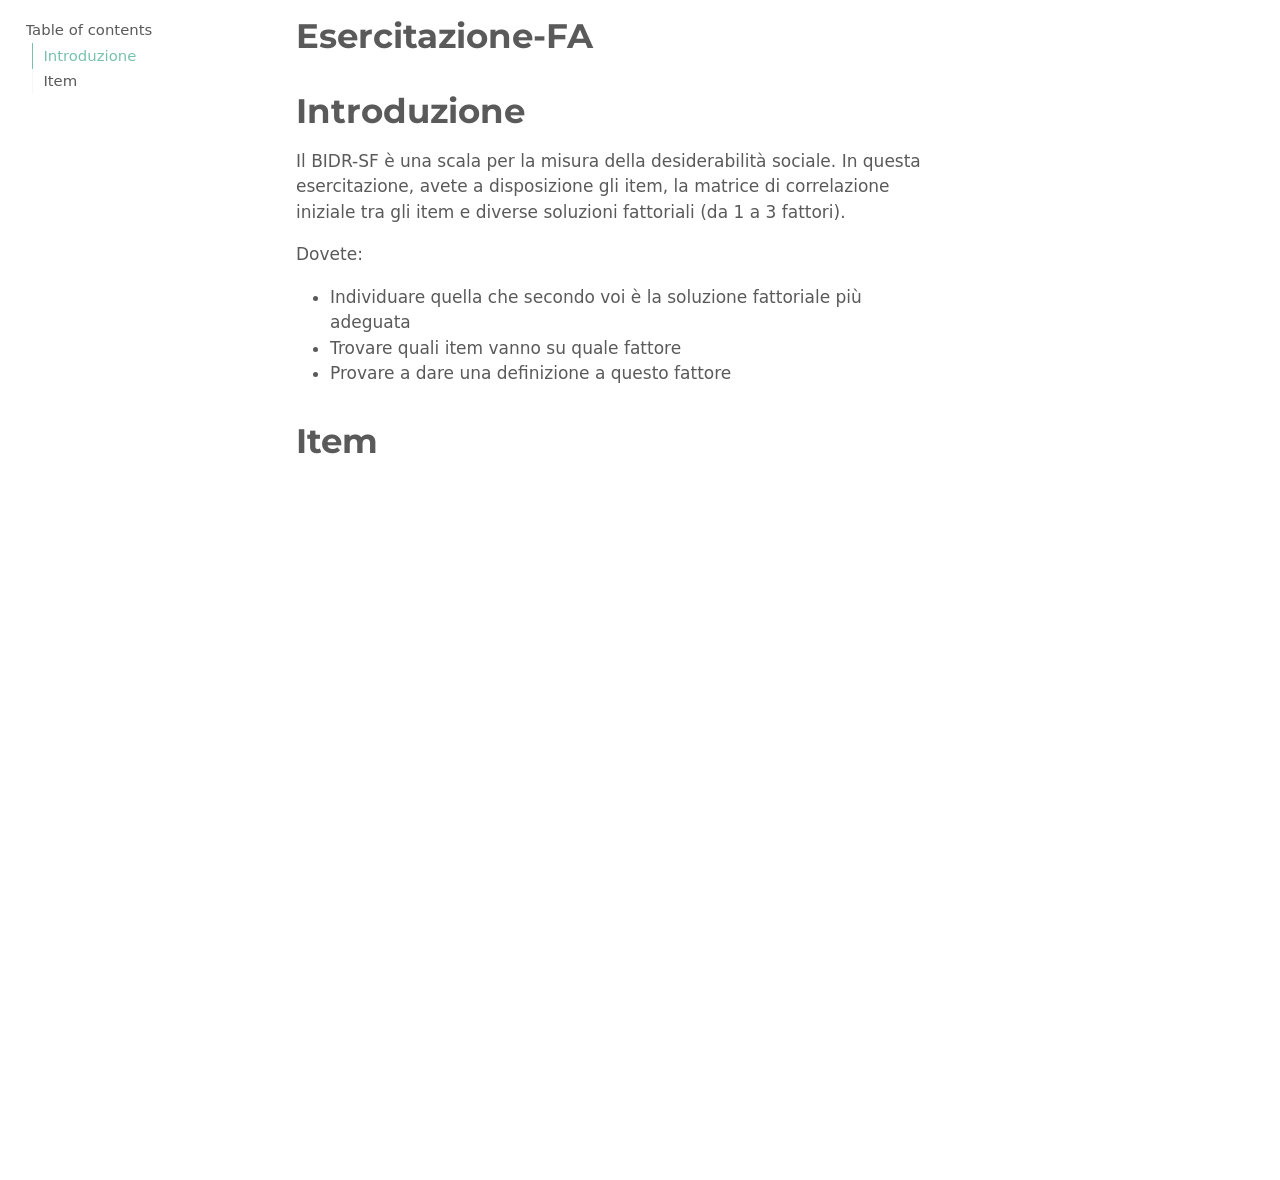
==== bidr/esercitazione.html @ 2bbab3a1 "Update" ====
<!DOCTYPE html>
<html xmlns="http://www.w3.org/1999/xhtml" lang="en" xml:lang="en"><head>

<meta charset="utf-8">
<meta name="generator" content="quarto-1.7.32">

<meta name="viewport" content="width=device-width, initial-scale=1.0, user-scalable=yes">


<title>Esercitazione-FA</title>
<style>
code{white-space: pre-wrap;}
span.smallcaps{font-variant: small-caps;}
div.columns{display: flex; gap: min(4vw, 1.5em);}
div.column{flex: auto; overflow-x: auto;}
div.hanging-indent{margin-left: 1.5em; text-indent: -1.5em;}
ul.task-list{list-style: none;}
ul.task-list li input[type="checkbox"] {
width: 0.8em;
margin: 0 0.8em 0.2em -1em;  vertical-align: middle;
}
</style>


<script>/*!
 * clipboard.js v2.0.11
 * https://clipboardjs.com/
 *
 * Licensed MIT © Zeno Rocha
 */
!function(t,e){"object"==typeof exports&&"object"==typeof module?module.exports=e():"function"==typeof define&&define.amd?define([],e):"object"==typeof exports?exports.ClipboardJS=e():t.ClipboardJS=e()}(this,function(){return n={686:function(t,e,n){"use strict";n.d(e,{default:function(){return b}});var e=n(279),i=n.n(e),e=n(370),u=n.n(e),e=n(817),r=n.n(e);function c(t){try{return document.execCommand(t)}catch(t){return}}var a=function(t){t=r()(t);return c("cut"),t};function o(t,e){var n,o,t=(n=t,o="rtl"===document.documentElement.getAttribute("dir"),(t=document.createElement("textarea")).style.fontSize="12pt",t.style.border="0",t.style.padding="0",t.style.margin="0",t.style.position="absolute",t.style[o?"right":"left"]="-9999px",o=window.pageYOffset||document.documentElement.scrollTop,t.style.top="".concat(o,"px"),t.setAttribute("readonly",""),t.value=n,t);return e.container.appendChild(t),e=r()(t),c("copy"),t.remove(),e}var f=function(t){var e=1<arguments.length&&void 0!==arguments[1]?arguments[1]:{container:document.body},n="";return"string"==typeof t?n=o(t,e):t instanceof HTMLInputElement&&!["text","search","url","tel","password"].includes(null==t?void 0:t.type)?n=o(t.value,e):(n=r()(t),c("copy")),n};function l(t){return(l="function"==typeof Symbol&&"symbol"==typeof Symbol.iterator?function(t){return typeof t}:function(t){return t&&"function"==typeof Symbol&&t.constructor===Symbol&&t!==Symbol.prototype?"symbol":typeof t})(t)}var s=function(){var t=0<arguments.length&&void 0!==arguments[0]?arguments[0]:{},e=t.action,n=void 0===e?"copy":e,o=t.container,e=t.target,t=t.text;if("copy"!==n&&"cut"!==n)throw new Error('Invalid "action" value, use either "copy" or "cut"');if(void 0!==e){if(!e||"object"!==l(e)||1!==e.nodeType)throw new Error('Invalid "target" value, use a valid Element');if("copy"===n&&e.hasAttribute("disabled"))throw new Error('Invalid "target" attribute. Please use "readonly" instead of "disabled" attribute');if("cut"===n&&(e.hasAttribute("readonly")||e.hasAttribute("disabled")))throw new Error('Invalid "target" attribute. You can\'t cut text from elements with "readonly" or "disabled" attributes')}return t?f(t,{container:o}):e?"cut"===n?a(e):f(e,{container:o}):void 0};function p(t){return(p="function"==typeof Symbol&&"symbol"==typeof Symbol.iterator?function(t){return typeof t}:function(t){return t&&"function"==typeof Symbol&&t.constructor===Symbol&&t!==Symbol.prototype?"symbol":typeof t})(t)}function d(t,e){for(var n=0;n<e.length;n++){var o=e[n];o.enumerable=o.enumerable||!1,o.configurable=!0,"value"in o&&(o.writable=!0),Object.defineProperty(t,o.key,o)}}function y(t,e){return(y=Object.setPrototypeOf||function(t,e){return t.__proto__=e,t})(t,e)}function h(n){var o=function(){if("undefined"==typeof Reflect||!Reflect.construct)return!1;if(Reflect.construct.sham)return!1;if("function"==typeof Proxy)return!0;try{return Date.prototype.toString.call(Reflect.construct(Date,[],function(){})),!0}catch(t){return!1}}();return function(){var t,e=v(n);return t=o?(t=v(this).constructor,Reflect.construct(e,arguments,t)):e.apply(this,arguments),e=this,!(t=t)||"object"!==p(t)&&"function"!=typeof t?function(t){if(void 0!==t)return t;throw new ReferenceError("this hasn't been initialised - super() hasn't been called")}(e):t}}function v(t){return(v=Object.setPrototypeOf?Object.getPrototypeOf:function(t){return t.__proto__||Object.getPrototypeOf(t)})(t)}function m(t,e){t="data-clipboard-".concat(t);if(e.hasAttribute(t))return e.getAttribute(t)}var b=function(){!function(t,e){if("function"!=typeof e&&null!==e)throw new TypeError("Super expression must either be null or a function");t.prototype=Object.create(e&&e.prototype,{constructor:{value:t,writable:!0,configurable:!0}}),e&&y(t,e)}(r,i());var t,e,n,o=h(r);function r(t,e){var n;return function(t){if(!(t instanceof r))throw new TypeError("Cannot call a class as a function")}(this),(n=o.call(this)).resolveOptions(e),n.listenClick(t),n}return t=r,n=[{key:"copy",value:function(t){var e=1<arguments.length&&void 0!==arguments[1]?arguments[1]:{container:document.body};return f(t,e)}},{key:"cut",value:function(t){return a(t)}},{key:"isSupported",value:function(){var t=0<arguments.length&&void 0!==arguments[0]?arguments[0]:["copy","cut"],t="string"==typeof t?[t]:t,e=!!document.queryCommandSupported;return t.forEach(function(t){e=e&&!!document.queryCommandSupported(t)}),e}}],(e=[{key:"resolveOptions",value:function(){var t=0<arguments.length&&void 0!==arguments[0]?arguments[0]:{};this.action="function"==typeof t.action?t.action:this.defaultAction,this.target="function"==typeof t.target?t.target:this.defaultTarget,this.text="function"==typeof t.text?t.text:this.defaultText,this.container="object"===p(t.container)?t.container:document.body}},{key:"listenClick",value:function(t){var e=this;this.listener=u()(t,"click",function(t){return e.onClick(t)})}},{key:"onClick",value:function(t){var e=t.delegateTarget||t.currentTarget,n=this.action(e)||"copy",t=s({action:n,container:this.container,target:this.target(e),text:this.text(e)});this.emit(t?"success":"error",{action:n,text:t,trigger:e,clearSelection:function(){e&&e.focus(),window.getSelection().removeAllRanges()}})}},{key:"defaultAction",value:function(t){return m("action",t)}},{key:"defaultTarget",value:function(t){t=m("target",t);if(t)return document.querySelector(t)}},{key:"defaultText",value:function(t){return m("text",t)}},{key:"destroy",value:function(){this.listener.destroy()}}])&&d(t.prototype,e),n&&d(t,n),r}()},828:function(t){var e;"undefined"==typeof Element||Element.prototype.matches||((e=Element.prototype).matches=e.matchesSelector||e.mozMatchesSelector||e.msMatchesSelector||e.oMatchesSelector||e.webkitMatchesSelector),t.exports=function(t,e){for(;t&&9!==t.nodeType;){if("function"==typeof t.matches&&t.matches(e))return t;t=t.parentNode}}},438:function(t,e,n){var u=n(828);function i(t,e,n,o,r){var i=function(e,n,t,o){return function(t){t.delegateTarget=u(t.target,n),t.delegateTarget&&o.call(e,t)}}.apply(this,arguments);return t.addEventListener(n,i,r),{destroy:function(){t.removeEventListener(n,i,r)}}}t.exports=function(t,e,n,o,r){return"function"==typeof t.addEventListener?i.apply(null,arguments):"function"==typeof n?i.bind(null,document).apply(null,arguments):("string"==typeof t&&(t=document.querySelectorAll(t)),Array.prototype.map.call(t,function(t){return i(t,e,n,o,r)}))}},879:function(t,n){n.node=function(t){return void 0!==t&&t instanceof HTMLElement&&1===t.nodeType},n.nodeList=function(t){var e=Object.prototype.toString.call(t);return void 0!==t&&("[object NodeList]"===e||"[object HTMLCollection]"===e)&&"length"in t&&(0===t.length||n.node(t[0]))},n.string=function(t){return"string"==typeof t||t instanceof String},n.fn=function(t){return"[object Function]"===Object.prototype.toString.call(t)}},370:function(t,e,n){var f=n(879),l=n(438);t.exports=function(t,e,n){if(!t&&!e&&!n)throw new Error("Missing required arguments");if(!f.string(e))throw new TypeError("Second argument must be a String");if(!f.fn(n))throw new TypeError("Third argument must be a Function");if(f.node(t))return c=e,a=n,(u=t).addEventListener(c,a),{destroy:function(){u.removeEventListener(c,a)}};if(f.nodeList(t))return o=t,r=e,i=n,Array.prototype.forEach.call(o,function(t){t.addEventListener(r,i)}),{destroy:function(){Array.prototype.forEach.call(o,function(t){t.removeEventListener(r,i)})}};if(f.string(t))return t=t,e=e,n=n,l(document.body,t,e,n);throw new TypeError("First argument must be a String, HTMLElement, HTMLCollection, or NodeList");var o,r,i,u,c,a}},817:function(t){t.exports=function(t){var e,n="SELECT"===t.nodeName?(t.focus(),t.value):"INPUT"===t.nodeName||"TEXTAREA"===t.nodeName?((e=t.hasAttribute("readonly"))||t.setAttribute("readonly",""),t.select(),t.setSelectionRange(0,t.value.length),e||t.removeAttribute("readonly"),t.value):(t.hasAttribute("contenteditable")&&t.focus(),n=window.getSelection(),(e=document.createRange()).selectNodeContents(t),n.removeAllRanges(),n.addRange(e),n.toString());return n}},279:function(t){function e(){}e.prototype={on:function(t,e,n){var o=this.e||(this.e={});return(o[t]||(o[t]=[])).push({fn:e,ctx:n}),this},once:function(t,e,n){var o=this;function r(){o.off(t,r),e.apply(n,arguments)}return r._=e,this.on(t,r,n)},emit:function(t){for(var e=[].slice.call(arguments,1),n=((this.e||(this.e={}))[t]||[]).slice(),o=0,r=n.length;o<r;o++)n[o].fn.apply(n[o].ctx,e);return this},off:function(t,e){var n=this.e||(this.e={}),o=n[t],r=[];if(o&&e)for(var i=0,u=o.length;i<u;i++)o[i].fn!==e&&o[i].fn._!==e&&r.push(o[i]);return r.length?n[t]=r:delete n[t],this}},t.exports=e,t.exports.TinyEmitter=e}},r={},o.n=function(t){var e=t&&t.__esModule?function(){return t.default}:function(){return t};return o.d(e,{a:e}),e},o.d=function(t,e){for(var n in e)o.o(e,n)&&!o.o(t,n)&&Object.defineProperty(t,n,{enumerable:!0,get:e[n]})},o.o=function(t,e){return Object.prototype.hasOwnProperty.call(t,e)},o(686).default;function o(t){if(r[t])return r[t].exports;var e=r[t]={exports:{}};return n[t](e,e.exports,o),e.exports}var n,r});</script>
<script src="[data-uri]" type="module"></script>
<script src="[data-uri]" type="module"></script>
<script>/**
 * @popperjs/core v2.11.7 - MIT License
 */

!function(e,t){"object"==typeof exports&&"undefined"!=typeof module?t(exports):"function"==typeof define&&define.amd?define(["exports"],t):t((e="undefined"!=typeof globalThis?globalThis:e||self).Popper={})}(this,(function(e){"use strict";function t(e){if(null==e)return window;if("[object Window]"!==e.toString()){var t=e.ownerDocument;return t&&t.defaultView||window}return e}function n(e){return e instanceof t(e).Element||e instanceof Element}function r(e){return e instanceof t(e).HTMLElement||e instanceof HTMLElement}function o(e){return"undefined"!=typeof ShadowRoot&&(e instanceof t(e).ShadowRoot||e instanceof ShadowRoot)}var i=Math.max,a=Math.min,s=Math.round;function f(){var e=navigator.userAgentData;return null!=e&&e.brands&&Array.isArray(e.brands)?e.brands.map((function(e){return e.brand+"/"+e.version})).join(" "):navigator.userAgent}function c(){return!/^((?!chrome|android).)*safari/i.test(f())}function p(e,o,i){void 0===o&&(o=!1),void 0===i&&(i=!1);var a=e.getBoundingClientRect(),f=1,p=1;o&&r(e)&&(f=e.offsetWidth>0&&s(a.width)/e.offsetWidth||1,p=e.offsetHeight>0&&s(a.height)/e.offsetHeight||1);var u=(n(e)?t(e):window).visualViewport,l=!c()&&i,d=(a.left+(l&&u?u.offsetLeft:0))/f,h=(a.top+(l&&u?u.offsetTop:0))/p,m=a.width/f,v=a.height/p;return{width:m,height:v,top:h,right:d+m,bottom:h+v,left:d,x:d,y:h}}function u(e){var n=t(e);return{scrollLeft:n.pageXOffset,scrollTop:n.pageYOffset}}function l(e){return e?(e.nodeName||"").toLowerCase():null}function d(e){return((n(e)?e.ownerDocument:e.document)||window.document).documentElement}function h(e){return p(d(e)).left+u(e).scrollLeft}function m(e){return t(e).getComputedStyle(e)}function v(e){var t=m(e),n=t.overflow,r=t.overflowX,o=t.overflowY;return/auto|scroll|overlay|hidden/.test(n+o+r)}function y(e,n,o){void 0===o&&(o=!1);var i,a,f=r(n),c=r(n)&&function(e){var t=e.getBoundingClientRect(),n=s(t.width)/e.offsetWidth||1,r=s(t.height)/e.offsetHeight||1;return 1!==n||1!==r}(n),m=d(n),y=p(e,c,o),g={scrollLeft:0,scrollTop:0},b={x:0,y:0};return(f||!f&&!o)&&(("body"!==l(n)||v(m))&&(g=(i=n)!==t(i)&&r(i)?{scrollLeft:(a=i).scrollLeft,scrollTop:a.scrollTop}:u(i)),r(n)?((b=p(n,!0)).x+=n.clientLeft,b.y+=n.clientTop):m&&(b.x=h(m))),{x:y.left+g.scrollLeft-b.x,y:y.top+g.scrollTop-b.y,width:y.width,height:y.height}}function g(e){var t=p(e),n=e.offsetWidth,r=e.offsetHeight;return Math.abs(t.width-n)<=1&&(n=t.width),Math.abs(t.height-r)<=1&&(r=t.height),{x:e.offsetLeft,y:e.offsetTop,width:n,height:r}}function b(e){return"html"===l(e)?e:e.assignedSlot||e.parentNode||(o(e)?e.host:null)||d(e)}function x(e){return["html","body","#document"].indexOf(l(e))>=0?e.ownerDocument.body:r(e)&&v(e)?e:x(b(e))}function w(e,n){var r;void 0===n&&(n=[]);var o=x(e),i=o===(null==(r=e.ownerDocument)?void 0:r.body),a=t(o),s=i?[a].concat(a.visualViewport||[],v(o)?o:[]):o,f=n.concat(s);return i?f:f.concat(w(b(s)))}function O(e){return["table","td","th"].indexOf(l(e))>=0}function j(e){return r(e)&&"fixed"!==m(e).position?e.offsetParent:null}function E(e){for(var n=t(e),i=j(e);i&&O(i)&&"static"===m(i).position;)i=j(i);return i&&("html"===l(i)||"body"===l(i)&&"static"===m(i).position)?n:i||function(e){var t=/firefox/i.test(f());if(/Trident/i.test(f())&&r(e)&&"fixed"===m(e).position)return null;var n=b(e);for(o(n)&&(n=n.host);r(n)&&["html","body"].indexOf(l(n))<0;){var i=m(n);if("none"!==i.transform||"none"!==i.perspective||"paint"===i.contain||-1!==["transform","perspective"].indexOf(i.willChange)||t&&"filter"===i.willChange||t&&i.filter&&"none"!==i.filter)return n;n=n.parentNode}return null}(e)||n}var D="top",A="bottom",L="right",P="left",M="auto",k=[D,A,L,P],W="start",B="end",H="viewport",T="popper",R=k.reduce((function(e,t){return e.concat([t+"-"+W,t+"-"+B])}),[]),S=[].concat(k,[M]).reduce((function(e,t){return e.concat([t,t+"-"+W,t+"-"+B])}),[]),V=["beforeRead","read","afterRead","beforeMain","main","afterMain","beforeWrite","write","afterWrite"];function q(e){var t=new Map,n=new Set,r=[];function o(e){n.add(e.name),[].concat(e.requires||[],e.requiresIfExists||[]).forEach((function(e){if(!n.has(e)){var r=t.get(e);r&&o(r)}})),r.push(e)}return e.forEach((function(e){t.set(e.name,e)})),e.forEach((function(e){n.has(e.name)||o(e)})),r}function C(e){return e.split("-")[0]}function N(e,t){var n=t.getRootNode&&t.getRootNode();if(e.contains(t))return!0;if(n&&o(n)){var r=t;do{if(r&&e.isSameNode(r))return!0;r=r.parentNode||r.host}while(r)}return!1}function I(e){return Object.assign({},e,{left:e.x,top:e.y,right:e.x+e.width,bottom:e.y+e.height})}function _(e,r,o){return r===H?I(function(e,n){var r=t(e),o=d(e),i=r.visualViewport,a=o.clientWidth,s=o.clientHeight,f=0,p=0;if(i){a=i.width,s=i.height;var u=c();(u||!u&&"fixed"===n)&&(f=i.offsetLeft,p=i.offsetTop)}return{width:a,height:s,x:f+h(e),y:p}}(e,o)):n(r)?function(e,t){var n=p(e,!1,"fixed"===t);return n.top=n.top+e.clientTop,n.left=n.left+e.clientLeft,n.bottom=n.top+e.clientHeight,n.right=n.left+e.clientWidth,n.width=e.clientWidth,n.height=e.clientHeight,n.x=n.left,n.y=n.top,n}(r,o):I(function(e){var t,n=d(e),r=u(e),o=null==(t=e.ownerDocument)?void 0:t.body,a=i(n.scrollWidth,n.clientWidth,o?o.scrollWidth:0,o?o.clientWidth:0),s=i(n.scrollHeight,n.clientHeight,o?o.scrollHeight:0,o?o.clientHeight:0),f=-r.scrollLeft+h(e),c=-r.scrollTop;return"rtl"===m(o||n).direction&&(f+=i(n.clientWidth,o?o.clientWidth:0)-a),{width:a,height:s,x:f,y:c}}(d(e)))}function F(e,t,o,s){var f="clippingParents"===t?function(e){var t=w(b(e)),o=["absolute","fixed"].indexOf(m(e).position)>=0&&r(e)?E(e):e;return n(o)?t.filter((function(e){return n(e)&&N(e,o)&&"body"!==l(e)})):[]}(e):[].concat(t),c=[].concat(f,[o]),p=c[0],u=c.reduce((function(t,n){var r=_(e,n,s);return t.top=i(r.top,t.top),t.right=a(r.right,t.right),t.bottom=a(r.bottom,t.bottom),t.left=i(r.left,t.left),t}),_(e,p,s));return u.width=u.right-u.left,u.height=u.bottom-u.top,u.x=u.left,u.y=u.top,u}function U(e){return e.split("-")[1]}function z(e){return["top","bottom"].indexOf(e)>=0?"x":"y"}function X(e){var t,n=e.reference,r=e.element,o=e.placement,i=o?C(o):null,a=o?U(o):null,s=n.x+n.width/2-r.width/2,f=n.y+n.height/2-r.height/2;switch(i){case D:t={x:s,y:n.y-r.height};break;case A:t={x:s,y:n.y+n.height};break;case L:t={x:n.x+n.width,y:f};break;case P:t={x:n.x-r.width,y:f};break;default:t={x:n.x,y:n.y}}var c=i?z(i):null;if(null!=c){var p="y"===c?"height":"width";switch(a){case W:t[c]=t[c]-(n[p]/2-r[p]/2);break;case B:t[c]=t[c]+(n[p]/2-r[p]/2)}}return t}function Y(e){return Object.assign({},{top:0,right:0,bottom:0,left:0},e)}function G(e,t){return t.reduce((function(t,n){return t[n]=e,t}),{})}function J(e,t){void 0===t&&(t={});var r=t,o=r.placement,i=void 0===o?e.placement:o,a=r.strategy,s=void 0===a?e.strategy:a,f=r.boundary,c=void 0===f?"clippingParents":f,u=r.rootBoundary,l=void 0===u?H:u,h=r.elementContext,m=void 0===h?T:h,v=r.altBoundary,y=void 0!==v&&v,g=r.padding,b=void 0===g?0:g,x=Y("number"!=typeof b?b:G(b,k)),w=m===T?"reference":T,O=e.rects.popper,j=e.elements[y?w:m],E=F(n(j)?j:j.contextElement||d(e.elements.popper),c,l,s),P=p(e.elements.reference),M=X({reference:P,element:O,strategy:"absolute",placement:i}),W=I(Object.assign({},O,M)),B=m===T?W:P,R={top:E.top-B.top+x.top,bottom:B.bottom-E.bottom+x.bottom,left:E.left-B.left+x.left,right:B.right-E.right+x.right},S=e.modifiersData.offset;if(m===T&&S){var V=S[i];Object.keys(R).forEach((function(e){var t=[L,A].indexOf(e)>=0?1:-1,n=[D,A].indexOf(e)>=0?"y":"x";R[e]+=V[n]*t}))}return R}var K={placement:"bottom",modifiers:[],strategy:"absolute"};function Q(){for(var e=arguments.length,t=new Array(e),n=0;n<e;n++)t[n]=arguments[n];return!t.some((function(e){return!(e&&"function"==typeof e.getBoundingClientRect)}))}function Z(e){void 0===e&&(e={});var t=e,r=t.defaultModifiers,o=void 0===r?[]:r,i=t.defaultOptions,a=void 0===i?K:i;return function(e,t,r){void 0===r&&(r=a);var i,s,f={placement:"bottom",orderedModifiers:[],options:Object.assign({},K,a),modifiersData:{},elements:{reference:e,popper:t},attributes:{},styles:{}},c=[],p=!1,u={state:f,setOptions:function(r){var i="function"==typeof r?r(f.options):r;l(),f.options=Object.assign({},a,f.options,i),f.scrollParents={reference:n(e)?w(e):e.contextElement?w(e.contextElement):[],popper:w(t)};var s,p,d=function(e){var t=q(e);return V.reduce((function(e,n){return e.concat(t.filter((function(e){return e.phase===n})))}),[])}((s=[].concat(o,f.options.modifiers),p=s.reduce((function(e,t){var n=e[t.name];return e[t.name]=n?Object.assign({},n,t,{options:Object.assign({},n.options,t.options),data:Object.assign({},n.data,t.data)}):t,e}),{}),Object.keys(p).map((function(e){return p[e]}))));return f.orderedModifiers=d.filter((function(e){return e.enabled})),f.orderedModifiers.forEach((function(e){var t=e.name,n=e.options,r=void 0===n?{}:n,o=e.effect;if("function"==typeof o){var i=o({state:f,name:t,instance:u,options:r}),a=function(){};c.push(i||a)}})),u.update()},forceUpdate:function(){if(!p){var e=f.elements,t=e.reference,n=e.popper;if(Q(t,n)){f.rects={reference:y(t,E(n),"fixed"===f.options.strategy),popper:g(n)},f.reset=!1,f.placement=f.options.placement,f.orderedModifiers.forEach((function(e){return f.modifiersData[e.name]=Object.assign({},e.data)}));for(var r=0;r<f.orderedModifiers.length;r++)if(!0!==f.reset){var o=f.orderedModifiers[r],i=o.fn,a=o.options,s=void 0===a?{}:a,c=o.name;"function"==typeof i&&(f=i({state:f,options:s,name:c,instance:u})||f)}else f.reset=!1,r=-1}}},update:(i=function(){return new Promise((function(e){u.forceUpdate(),e(f)}))},function(){return s||(s=new Promise((function(e){Promise.resolve().then((function(){s=void 0,e(i())}))}))),s}),destroy:function(){l(),p=!0}};if(!Q(e,t))return u;function l(){c.forEach((function(e){return e()})),c=[]}return u.setOptions(r).then((function(e){!p&&r.onFirstUpdate&&r.onFirstUpdate(e)})),u}}var $={passive:!0};var ee={name:"eventListeners",enabled:!0,phase:"write",fn:function(){},effect:function(e){var n=e.state,r=e.instance,o=e.options,i=o.scroll,a=void 0===i||i,s=o.resize,f=void 0===s||s,c=t(n.elements.popper),p=[].concat(n.scrollParents.reference,n.scrollParents.popper);return a&&p.forEach((function(e){e.addEventListener("scroll",r.update,$)})),f&&c.addEventListener("resize",r.update,$),function(){a&&p.forEach((function(e){e.removeEventListener("scroll",r.update,$)})),f&&c.removeEventListener("resize",r.update,$)}},data:{}};var te={name:"popperOffsets",enabled:!0,phase:"read",fn:function(e){var t=e.state,n=e.name;t.modifiersData[n]=X({reference:t.rects.reference,element:t.rects.popper,strategy:"absolute",placement:t.placement})},data:{}},ne={top:"auto",right:"auto",bottom:"auto",left:"auto"};function re(e){var n,r=e.popper,o=e.popperRect,i=e.placement,a=e.variation,f=e.offsets,c=e.position,p=e.gpuAcceleration,u=e.adaptive,l=e.roundOffsets,h=e.isFixed,v=f.x,y=void 0===v?0:v,g=f.y,b=void 0===g?0:g,x="function"==typeof l?l({x:y,y:b}):{x:y,y:b};y=x.x,b=x.y;var w=f.hasOwnProperty("x"),O=f.hasOwnProperty("y"),j=P,M=D,k=window;if(u){var W=E(r),H="clientHeight",T="clientWidth";if(W===t(r)&&"static"!==m(W=d(r)).position&&"absolute"===c&&(H="scrollHeight",T="scrollWidth"),W=W,i===D||(i===P||i===L)&&a===B)M=A,b-=(h&&W===k&&k.visualViewport?k.visualViewport.height:W[H])-o.height,b*=p?1:-1;if(i===P||(i===D||i===A)&&a===B)j=L,y-=(h&&W===k&&k.visualViewport?k.visualViewport.width:W[T])-o.width,y*=p?1:-1}var R,S=Object.assign({position:c},u&&ne),V=!0===l?function(e,t){var n=e.x,r=e.y,o=t.devicePixelRatio||1;return{x:s(n*o)/o||0,y:s(r*o)/o||0}}({x:y,y:b},t(r)):{x:y,y:b};return y=V.x,b=V.y,p?Object.assign({},S,((R={})[M]=O?"0":"",R[j]=w?"0":"",R.transform=(k.devicePixelRatio||1)<=1?"translate("+y+"px, "+b+"px)":"translate3d("+y+"px, "+b+"px, 0)",R)):Object.assign({},S,((n={})[M]=O?b+"px":"",n[j]=w?y+"px":"",n.transform="",n))}var oe={name:"computeStyles",enabled:!0,phase:"beforeWrite",fn:function(e){var t=e.state,n=e.options,r=n.gpuAcceleration,o=void 0===r||r,i=n.adaptive,a=void 0===i||i,s=n.roundOffsets,f=void 0===s||s,c={placement:C(t.placement),variation:U(t.placement),popper:t.elements.popper,popperRect:t.rects.popper,gpuAcceleration:o,isFixed:"fixed"===t.options.strategy};null!=t.modifiersData.popperOffsets&&(t.styles.popper=Object.assign({},t.styles.popper,re(Object.assign({},c,{offsets:t.modifiersData.popperOffsets,position:t.options.strategy,adaptive:a,roundOffsets:f})))),null!=t.modifiersData.arrow&&(t.styles.arrow=Object.assign({},t.styles.arrow,re(Object.assign({},c,{offsets:t.modifiersData.arrow,position:"absolute",adaptive:!1,roundOffsets:f})))),t.attributes.popper=Object.assign({},t.attributes.popper,{"data-popper-placement":t.placement})},data:{}};var ie={name:"applyStyles",enabled:!0,phase:"write",fn:function(e){var t=e.state;Object.keys(t.elements).forEach((function(e){var n=t.styles[e]||{},o=t.attributes[e]||{},i=t.elements[e];r(i)&&l(i)&&(Object.assign(i.style,n),Object.keys(o).forEach((function(e){var t=o[e];!1===t?i.removeAttribute(e):i.setAttribute(e,!0===t?"":t)})))}))},effect:function(e){var t=e.state,n={popper:{position:t.options.strategy,left:"0",top:"0",margin:"0"},arrow:{position:"absolute"},reference:{}};return Object.assign(t.elements.popper.style,n.popper),t.styles=n,t.elements.arrow&&Object.assign(t.elements.arrow.style,n.arrow),function(){Object.keys(t.elements).forEach((function(e){var o=t.elements[e],i=t.attributes[e]||{},a=Object.keys(t.styles.hasOwnProperty(e)?t.styles[e]:n[e]).reduce((function(e,t){return e[t]="",e}),{});r(o)&&l(o)&&(Object.assign(o.style,a),Object.keys(i).forEach((function(e){o.removeAttribute(e)})))}))}},requires:["computeStyles"]};var ae={name:"offset",enabled:!0,phase:"main",requires:["popperOffsets"],fn:function(e){var t=e.state,n=e.options,r=e.name,o=n.offset,i=void 0===o?[0,0]:o,a=S.reduce((function(e,n){return e[n]=function(e,t,n){var r=C(e),o=[P,D].indexOf(r)>=0?-1:1,i="function"==typeof n?n(Object.assign({},t,{placement:e})):n,a=i[0],s=i[1];return a=a||0,s=(s||0)*o,[P,L].indexOf(r)>=0?{x:s,y:a}:{x:a,y:s}}(n,t.rects,i),e}),{}),s=a[t.placement],f=s.x,c=s.y;null!=t.modifiersData.popperOffsets&&(t.modifiersData.popperOffsets.x+=f,t.modifiersData.popperOffsets.y+=c),t.modifiersData[r]=a}},se={left:"right",right:"left",bottom:"top",top:"bottom"};function fe(e){return e.replace(/left|right|bottom|top/g,(function(e){return se[e]}))}var ce={start:"end",end:"start"};function pe(e){return e.replace(/start|end/g,(function(e){return ce[e]}))}function ue(e,t){void 0===t&&(t={});var n=t,r=n.placement,o=n.boundary,i=n.rootBoundary,a=n.padding,s=n.flipVariations,f=n.allowedAutoPlacements,c=void 0===f?S:f,p=U(r),u=p?s?R:R.filter((function(e){return U(e)===p})):k,l=u.filter((function(e){return c.indexOf(e)>=0}));0===l.length&&(l=u);var d=l.reduce((function(t,n){return t[n]=J(e,{placement:n,boundary:o,rootBoundary:i,padding:a})[C(n)],t}),{});return Object.keys(d).sort((function(e,t){return d[e]-d[t]}))}var le={name:"flip",enabled:!0,phase:"main",fn:function(e){var t=e.state,n=e.options,r=e.name;if(!t.modifiersData[r]._skip){for(var o=n.mainAxis,i=void 0===o||o,a=n.altAxis,s=void 0===a||a,f=n.fallbackPlacements,c=n.padding,p=n.boundary,u=n.rootBoundary,l=n.altBoundary,d=n.flipVariations,h=void 0===d||d,m=n.allowedAutoPlacements,v=t.options.placement,y=C(v),g=f||(y===v||!h?[fe(v)]:function(e){if(C(e)===M)return[];var t=fe(e);return[pe(e),t,pe(t)]}(v)),b=[v].concat(g).reduce((function(e,n){return e.concat(C(n)===M?ue(t,{placement:n,boundary:p,rootBoundary:u,padding:c,flipVariations:h,allowedAutoPlacements:m}):n)}),[]),x=t.rects.reference,w=t.rects.popper,O=new Map,j=!0,E=b[0],k=0;k<b.length;k++){var B=b[k],H=C(B),T=U(B)===W,R=[D,A].indexOf(H)>=0,S=R?"width":"height",V=J(t,{placement:B,boundary:p,rootBoundary:u,altBoundary:l,padding:c}),q=R?T?L:P:T?A:D;x[S]>w[S]&&(q=fe(q));var N=fe(q),I=[];if(i&&I.push(V[H]<=0),s&&I.push(V[q]<=0,V[N]<=0),I.every((function(e){return e}))){E=B,j=!1;break}O.set(B,I)}if(j)for(var _=function(e){var t=b.find((function(t){var n=O.get(t);if(n)return n.slice(0,e).every((function(e){return e}))}));if(t)return E=t,"break"},F=h?3:1;F>0;F--){if("break"===_(F))break}t.placement!==E&&(t.modifiersData[r]._skip=!0,t.placement=E,t.reset=!0)}},requiresIfExists:["offset"],data:{_skip:!1}};function de(e,t,n){return i(e,a(t,n))}var he={name:"preventOverflow",enabled:!0,phase:"main",fn:function(e){var t=e.state,n=e.options,r=e.name,o=n.mainAxis,s=void 0===o||o,f=n.altAxis,c=void 0!==f&&f,p=n.boundary,u=n.rootBoundary,l=n.altBoundary,d=n.padding,h=n.tether,m=void 0===h||h,v=n.tetherOffset,y=void 0===v?0:v,b=J(t,{boundary:p,rootBoundary:u,padding:d,altBoundary:l}),x=C(t.placement),w=U(t.placement),O=!w,j=z(x),M="x"===j?"y":"x",k=t.modifiersData.popperOffsets,B=t.rects.reference,H=t.rects.popper,T="function"==typeof y?y(Object.assign({},t.rects,{placement:t.placement})):y,R="number"==typeof T?{mainAxis:T,altAxis:T}:Object.assign({mainAxis:0,altAxis:0},T),S=t.modifiersData.offset?t.modifiersData.offset[t.placement]:null,V={x:0,y:0};if(k){if(s){var q,N="y"===j?D:P,I="y"===j?A:L,_="y"===j?"height":"width",F=k[j],X=F+b[N],Y=F-b[I],G=m?-H[_]/2:0,K=w===W?B[_]:H[_],Q=w===W?-H[_]:-B[_],Z=t.elements.arrow,$=m&&Z?g(Z):{width:0,height:0},ee=t.modifiersData["arrow#persistent"]?t.modifiersData["arrow#persistent"].padding:{top:0,right:0,bottom:0,left:0},te=ee[N],ne=ee[I],re=de(0,B[_],$[_]),oe=O?B[_]/2-G-re-te-R.mainAxis:K-re-te-R.mainAxis,ie=O?-B[_]/2+G+re+ne+R.mainAxis:Q+re+ne+R.mainAxis,ae=t.elements.arrow&&E(t.elements.arrow),se=ae?"y"===j?ae.clientTop||0:ae.clientLeft||0:0,fe=null!=(q=null==S?void 0:S[j])?q:0,ce=F+ie-fe,pe=de(m?a(X,F+oe-fe-se):X,F,m?i(Y,ce):Y);k[j]=pe,V[j]=pe-F}if(c){var ue,le="x"===j?D:P,he="x"===j?A:L,me=k[M],ve="y"===M?"height":"width",ye=me+b[le],ge=me-b[he],be=-1!==[D,P].indexOf(x),xe=null!=(ue=null==S?void 0:S[M])?ue:0,we=be?ye:me-B[ve]-H[ve]-xe+R.altAxis,Oe=be?me+B[ve]+H[ve]-xe-R.altAxis:ge,je=m&&be?function(e,t,n){var r=de(e,t,n);return r>n?n:r}(we,me,Oe):de(m?we:ye,me,m?Oe:ge);k[M]=je,V[M]=je-me}t.modifiersData[r]=V}},requiresIfExists:["offset"]};var me={name:"arrow",enabled:!0,phase:"main",fn:function(e){var t,n=e.state,r=e.name,o=e.options,i=n.elements.arrow,a=n.modifiersData.popperOffsets,s=C(n.placement),f=z(s),c=[P,L].indexOf(s)>=0?"height":"width";if(i&&a){var p=function(e,t){return Y("number"!=typeof(e="function"==typeof e?e(Object.assign({},t.rects,{placement:t.placement})):e)?e:G(e,k))}(o.padding,n),u=g(i),l="y"===f?D:P,d="y"===f?A:L,h=n.rects.reference[c]+n.rects.reference[f]-a[f]-n.rects.popper[c],m=a[f]-n.rects.reference[f],v=E(i),y=v?"y"===f?v.clientHeight||0:v.clientWidth||0:0,b=h/2-m/2,x=p[l],w=y-u[c]-p[d],O=y/2-u[c]/2+b,j=de(x,O,w),M=f;n.modifiersData[r]=((t={})[M]=j,t.centerOffset=j-O,t)}},effect:function(e){var t=e.state,n=e.options.element,r=void 0===n?"[data-popper-arrow]":n;null!=r&&("string"!=typeof r||(r=t.elements.popper.querySelector(r)))&&N(t.elements.popper,r)&&(t.elements.arrow=r)},requires:["popperOffsets"],requiresIfExists:["preventOverflow"]};function ve(e,t,n){return void 0===n&&(n={x:0,y:0}),{top:e.top-t.height-n.y,right:e.right-t.width+n.x,bottom:e.bottom-t.height+n.y,left:e.left-t.width-n.x}}function ye(e){return[D,L,A,P].some((function(t){return e[t]>=0}))}var ge={name:"hide",enabled:!0,phase:"main",requiresIfExists:["preventOverflow"],fn:function(e){var t=e.state,n=e.name,r=t.rects.reference,o=t.rects.popper,i=t.modifiersData.preventOverflow,a=J(t,{elementContext:"reference"}),s=J(t,{altBoundary:!0}),f=ve(a,r),c=ve(s,o,i),p=ye(f),u=ye(c);t.modifiersData[n]={referenceClippingOffsets:f,popperEscapeOffsets:c,isReferenceHidden:p,hasPopperEscaped:u},t.attributes.popper=Object.assign({},t.attributes.popper,{"data-popper-reference-hidden":p,"data-popper-escaped":u})}},be=Z({defaultModifiers:[ee,te,oe,ie]}),xe=[ee,te,oe,ie,ae,le,he,me,ge],we=Z({defaultModifiers:xe});e.applyStyles=ie,e.arrow=me,e.computeStyles=oe,e.createPopper=we,e.createPopperLite=be,e.defaultModifiers=xe,e.detectOverflow=J,e.eventListeners=ee,e.flip=le,e.hide=ge,e.offset=ae,e.popperGenerator=Z,e.popperOffsets=te,e.preventOverflow=he,Object.defineProperty(e,"__esModule",{value:!0})}));

</script>
<script>!function(e,t){"object"==typeof exports&&"undefined"!=typeof module?module.exports=t(require("@popperjs/core")):"function"==typeof define&&define.amd?define(["@popperjs/core"],t):(e=e||self).tippy=t(e.Popper)}(this,(function(e){"use strict";var t={passive:!0,capture:!0},n=function(){return document.body};function r(e,t,n){if(Array.isArray(e)){var r=e[t];return null==r?Array.isArray(n)?n[t]:n:r}return e}function o(e,t){var n={}.toString.call(e);return 0===n.indexOf("[object")&&n.indexOf(t+"]")>-1}function i(e,t){return"function"==typeof e?e.apply(void 0,t):e}function a(e,t){return 0===t?e:function(r){clearTimeout(n),n=setTimeout((function(){e(r)}),t)};var n}function s(e,t){var n=Object.assign({},e);return t.forEach((function(e){delete n[e]})),n}function u(e){return[].concat(e)}function c(e,t){-1===e.indexOf(t)&&e.push(t)}function p(e){return e.split("-")[0]}function f(e){return[].slice.call(e)}function l(e){return Object.keys(e).reduce((function(t,n){return void 0!==e[n]&&(t[n]=e[n]),t}),{})}function d(){return document.createElement("div")}function v(e){return["Element","Fragment"].some((function(t){return o(e,t)}))}function m(e){return o(e,"MouseEvent")}function g(e){return!(!e||!e._tippy||e._tippy.reference!==e)}function h(e){return v(e)?[e]:function(e){return o(e,"NodeList")}(e)?f(e):Array.isArray(e)?e:f(document.querySelectorAll(e))}function b(e,t){e.forEach((function(e){e&&(e.style.transitionDuration=t+"ms")}))}function y(e,t){e.forEach((function(e){e&&e.setAttribute("data-state",t)}))}function w(e){var t,n=u(e)[0];return null!=n&&null!=(t=n.ownerDocument)&&t.body?n.ownerDocument:document}function E(e,t,n){var r=t+"EventListener";["transitionend","webkitTransitionEnd"].forEach((function(t){e[r](t,n)}))}function O(e,t){for(var n=t;n;){var r;if(e.contains(n))return!0;n=null==n.getRootNode||null==(r=n.getRootNode())?void 0:r.host}return!1}var x={isTouch:!1},C=0;function T(){x.isTouch||(x.isTouch=!0,window.performance&&document.addEventListener("mousemove",A))}function A(){var e=performance.now();e-C<20&&(x.isTouch=!1,document.removeEventListener("mousemove",A)),C=e}function L(){var e=document.activeElement;if(g(e)){var t=e._tippy;e.blur&&!t.state.isVisible&&e.blur()}}var D=!!("undefined"!=typeof window&&"undefined"!=typeof document)&&!!window.msCrypto,R=Object.assign({appendTo:n,aria:{content:"auto",expanded:"auto"},delay:0,duration:[300,250],getReferenceClientRect:null,hideOnClick:!0,ignoreAttributes:!1,interactive:!1,interactiveBorder:2,interactiveDebounce:0,moveTransition:"",offset:[0,10],onAfterUpdate:function(){},onBeforeUpdate:function(){},onCreate:function(){},onDestroy:function(){},onHidden:function(){},onHide:function(){},onMount:function(){},onShow:function(){},onShown:function(){},onTrigger:function(){},onUntrigger:function(){},onClickOutside:function(){},placement:"top",plugins:[],popperOptions:{},render:null,showOnCreate:!1,touch:!0,trigger:"mouseenter focus",triggerTarget:null},{animateFill:!1,followCursor:!1,inlinePositioning:!1,sticky:!1},{allowHTML:!1,animation:"fade",arrow:!0,content:"",inertia:!1,maxWidth:350,role:"tooltip",theme:"",zIndex:9999}),k=Object.keys(R);function P(e){var t=(e.plugins||[]).reduce((function(t,n){var r,o=n.name,i=n.defaultValue;o&&(t[o]=void 0!==e[o]?e[o]:null!=(r=R[o])?r:i);return t}),{});return Object.assign({},e,t)}function j(e,t){var n=Object.assign({},t,{content:i(t.content,[e])},t.ignoreAttributes?{}:function(e,t){return(t?Object.keys(P(Object.assign({},R,{plugins:t}))):k).reduce((function(t,n){var r=(e.getAttribute("data-tippy-"+n)||"").trim();if(!r)return t;if("content"===n)t[n]=r;else try{t[n]=JSON.parse(r)}catch(e){t[n]=r}return t}),{})}(e,t.plugins));return n.aria=Object.assign({},R.aria,n.aria),n.aria={expanded:"auto"===n.aria.expanded?t.interactive:n.aria.expanded,content:"auto"===n.aria.content?t.interactive?null:"describedby":n.aria.content},n}function M(e,t){e.innerHTML=t}function V(e){var t=d();return!0===e?t.className="tippy-arrow":(t.className="tippy-svg-arrow",v(e)?t.appendChild(e):M(t,e)),t}function I(e,t){v(t.content)?(M(e,""),e.appendChild(t.content)):"function"!=typeof t.content&&(t.allowHTML?M(e,t.content):e.textContent=t.content)}function S(e){var t=e.firstElementChild,n=f(t.children);return{box:t,content:n.find((function(e){return e.classList.contains("tippy-content")})),arrow:n.find((function(e){return e.classList.contains("tippy-arrow")||e.classList.contains("tippy-svg-arrow")})),backdrop:n.find((function(e){return e.classList.contains("tippy-backdrop")}))}}function N(e){var t=d(),n=d();n.className="tippy-box",n.setAttribute("data-state","hidden"),n.setAttribute("tabindex","-1");var r=d();function o(n,r){var o=S(t),i=o.box,a=o.content,s=o.arrow;r.theme?i.setAttribute("data-theme",r.theme):i.removeAttribute("data-theme"),"string"==typeof r.animation?i.setAttribute("data-animation",r.animation):i.removeAttribute("data-animation"),r.inertia?i.setAttribute("data-inertia",""):i.removeAttribute("data-inertia"),i.style.maxWidth="number"==typeof r.maxWidth?r.maxWidth+"px":r.maxWidth,r.role?i.setAttribute("role",r.role):i.removeAttribute("role"),n.content===r.content&&n.allowHTML===r.allowHTML||I(a,e.props),r.arrow?s?n.arrow!==r.arrow&&(i.removeChild(s),i.appendChild(V(r.arrow))):i.appendChild(V(r.arrow)):s&&i.removeChild(s)}return r.className="tippy-content",r.setAttribute("data-state","hidden"),I(r,e.props),t.appendChild(n),n.appendChild(r),o(e.props,e.props),{popper:t,onUpdate:o}}N.$$tippy=!0;var B=1,H=[],U=[];function _(o,s){var v,g,h,C,T,A,L,k,M=j(o,Object.assign({},R,P(l(s)))),V=!1,I=!1,N=!1,_=!1,F=[],W=a(we,M.interactiveDebounce),X=B++,Y=(k=M.plugins).filter((function(e,t){return k.indexOf(e)===t})),$={id:X,reference:o,popper:d(),popperInstance:null,props:M,state:{isEnabled:!0,isVisible:!1,isDestroyed:!1,isMounted:!1,isShown:!1},plugins:Y,clearDelayTimeouts:function(){clearTimeout(v),clearTimeout(g),cancelAnimationFrame(h)},setProps:function(e){if($.state.isDestroyed)return;ae("onBeforeUpdate",[$,e]),be();var t=$.props,n=j(o,Object.assign({},t,l(e),{ignoreAttributes:!0}));$.props=n,he(),t.interactiveDebounce!==n.interactiveDebounce&&(ce(),W=a(we,n.interactiveDebounce));t.triggerTarget&&!n.triggerTarget?u(t.triggerTarget).forEach((function(e){e.removeAttribute("aria-expanded")})):n.triggerTarget&&o.removeAttribute("aria-expanded");ue(),ie(),J&&J(t,n);$.popperInstance&&(Ce(),Ae().forEach((function(e){requestAnimationFrame(e._tippy.popperInstance.forceUpdate)})));ae("onAfterUpdate",[$,e])},setContent:function(e){$.setProps({content:e})},show:function(){var e=$.state.isVisible,t=$.state.isDestroyed,o=!$.state.isEnabled,a=x.isTouch&&!$.props.touch,s=r($.props.duration,0,R.duration);if(e||t||o||a)return;if(te().hasAttribute("disabled"))return;if(ae("onShow",[$],!1),!1===$.props.onShow($))return;$.state.isVisible=!0,ee()&&(z.style.visibility="visible");ie(),de(),$.state.isMounted||(z.style.transition="none");if(ee()){var u=re(),p=u.box,f=u.content;b([p,f],0)}A=function(){var e;if($.state.isVisible&&!_){if(_=!0,z.offsetHeight,z.style.transition=$.props.moveTransition,ee()&&$.props.animation){var t=re(),n=t.box,r=t.content;b([n,r],s),y([n,r],"visible")}se(),ue(),c(U,$),null==(e=$.popperInstance)||e.forceUpdate(),ae("onMount",[$]),$.props.animation&&ee()&&function(e,t){me(e,t)}(s,(function(){$.state.isShown=!0,ae("onShown",[$])}))}},function(){var e,t=$.props.appendTo,r=te();e=$.props.interactive&&t===n||"parent"===t?r.parentNode:i(t,[r]);e.contains(z)||e.appendChild(z);$.state.isMounted=!0,Ce()}()},hide:function(){var e=!$.state.isVisible,t=$.state.isDestroyed,n=!$.state.isEnabled,o=r($.props.duration,1,R.duration);if(e||t||n)return;if(ae("onHide",[$],!1),!1===$.props.onHide($))return;$.state.isVisible=!1,$.state.isShown=!1,_=!1,V=!1,ee()&&(z.style.visibility="hidden");if(ce(),ve(),ie(!0),ee()){var i=re(),a=i.box,s=i.content;$.props.animation&&(b([a,s],o),y([a,s],"hidden"))}se(),ue(),$.props.animation?ee()&&function(e,t){me(e,(function(){!$.state.isVisible&&z.parentNode&&z.parentNode.contains(z)&&t()}))}(o,$.unmount):$.unmount()},hideWithInteractivity:function(e){ne().addEventListener("mousemove",W),c(H,W),W(e)},enable:function(){$.state.isEnabled=!0},disable:function(){$.hide(),$.state.isEnabled=!1},unmount:function(){$.state.isVisible&&$.hide();if(!$.state.isMounted)return;Te(),Ae().forEach((function(e){e._tippy.unmount()})),z.parentNode&&z.parentNode.removeChild(z);U=U.filter((function(e){return e!==$})),$.state.isMounted=!1,ae("onHidden",[$])},destroy:function(){if($.state.isDestroyed)return;$.clearDelayTimeouts(),$.unmount(),be(),delete o._tippy,$.state.isDestroyed=!0,ae("onDestroy",[$])}};if(!M.render)return $;var q=M.render($),z=q.popper,J=q.onUpdate;z.setAttribute("data-tippy-root",""),z.id="tippy-"+$.id,$.popper=z,o._tippy=$,z._tippy=$;var G=Y.map((function(e){return e.fn($)})),K=o.hasAttribute("aria-expanded");return he(),ue(),ie(),ae("onCreate",[$]),M.showOnCreate&&Le(),z.addEventListener("mouseenter",(function(){$.props.interactive&&$.state.isVisible&&$.clearDelayTimeouts()})),z.addEventListener("mouseleave",(function(){$.props.interactive&&$.props.trigger.indexOf("mouseenter")>=0&&ne().addEventListener("mousemove",W)})),$;function Q(){var e=$.props.touch;return Array.isArray(e)?e:[e,0]}function Z(){return"hold"===Q()[0]}function ee(){var e;return!(null==(e=$.props.render)||!e.$$tippy)}function te(){return L||o}function ne(){var e=te().parentNode;return e?w(e):document}function re(){return S(z)}function oe(e){return $.state.isMounted&&!$.state.isVisible||x.isTouch||C&&"focus"===C.type?0:r($.props.delay,e?0:1,R.delay)}function ie(e){void 0===e&&(e=!1),z.style.pointerEvents=$.props.interactive&&!e?"":"none",z.style.zIndex=""+$.props.zIndex}function ae(e,t,n){var r;(void 0===n&&(n=!0),G.forEach((function(n){n[e]&&n[e].apply(n,t)})),n)&&(r=$.props)[e].apply(r,t)}function se(){var e=$.props.aria;if(e.content){var t="aria-"+e.content,n=z.id;u($.props.triggerTarget||o).forEach((function(e){var r=e.getAttribute(t);if($.state.isVisible)e.setAttribute(t,r?r+" "+n:n);else{var o=r&&r.replace(n,"").trim();o?e.setAttribute(t,o):e.removeAttribute(t)}}))}}function ue(){!K&&$.props.aria.expanded&&u($.props.triggerTarget||o).forEach((function(e){$.props.interactive?e.setAttribute("aria-expanded",$.state.isVisible&&e===te()?"true":"false"):e.removeAttribute("aria-expanded")}))}function ce(){ne().removeEventListener("mousemove",W),H=H.filter((function(e){return e!==W}))}function pe(e){if(!x.isTouch||!N&&"mousedown"!==e.type){var t=e.composedPath&&e.composedPath()[0]||e.target;if(!$.props.interactive||!O(z,t)){if(u($.props.triggerTarget||o).some((function(e){return O(e,t)}))){if(x.isTouch)return;if($.state.isVisible&&$.props.trigger.indexOf("click")>=0)return}else ae("onClickOutside",[$,e]);!0===$.props.hideOnClick&&($.clearDelayTimeouts(),$.hide(),I=!0,setTimeout((function(){I=!1})),$.state.isMounted||ve())}}}function fe(){N=!0}function le(){N=!1}function de(){var e=ne();e.addEventListener("mousedown",pe,!0),e.addEventListener("touchend",pe,t),e.addEventListener("touchstart",le,t),e.addEventListener("touchmove",fe,t)}function ve(){var e=ne();e.removeEventListener("mousedown",pe,!0),e.removeEventListener("touchend",pe,t),e.removeEventListener("touchstart",le,t),e.removeEventListener("touchmove",fe,t)}function me(e,t){var n=re().box;function r(e){e.target===n&&(E(n,"remove",r),t())}if(0===e)return t();E(n,"remove",T),E(n,"add",r),T=r}function ge(e,t,n){void 0===n&&(n=!1),u($.props.triggerTarget||o).forEach((function(r){r.addEventListener(e,t,n),F.push({node:r,eventType:e,handler:t,options:n})}))}function he(){var e;Z()&&(ge("touchstart",ye,{passive:!0}),ge("touchend",Ee,{passive:!0})),(e=$.props.trigger,e.split(/\s+/).filter(Boolean)).forEach((function(e){if("manual"!==e)switch(ge(e,ye),e){case"mouseenter":ge("mouseleave",Ee);break;case"focus":ge(D?"focusout":"blur",Oe);break;case"focusin":ge("focusout",Oe)}}))}function be(){F.forEach((function(e){var t=e.node,n=e.eventType,r=e.handler,o=e.options;t.removeEventListener(n,r,o)})),F=[]}function ye(e){var t,n=!1;if($.state.isEnabled&&!xe(e)&&!I){var r="focus"===(null==(t=C)?void 0:t.type);C=e,L=e.currentTarget,ue(),!$.state.isVisible&&m(e)&&H.forEach((function(t){return t(e)})),"click"===e.type&&($.props.trigger.indexOf("mouseenter")<0||V)&&!1!==$.props.hideOnClick&&$.state.isVisible?n=!0:Le(e),"click"===e.type&&(V=!n),n&&!r&&De(e)}}function we(e){var t=e.target,n=te().contains(t)||z.contains(t);"mousemove"===e.type&&n||function(e,t){var n=t.clientX,r=t.clientY;return e.every((function(e){var t=e.popperRect,o=e.popperState,i=e.props.interactiveBorder,a=p(o.placement),s=o.modifiersData.offset;if(!s)return!0;var u="bottom"===a?s.top.y:0,c="top"===a?s.bottom.y:0,f="right"===a?s.left.x:0,l="left"===a?s.right.x:0,d=t.top-r+u>i,v=r-t.bottom-c>i,m=t.left-n+f>i,g=n-t.right-l>i;return d||v||m||g}))}(Ae().concat(z).map((function(e){var t,n=null==(t=e._tippy.popperInstance)?void 0:t.state;return n?{popperRect:e.getBoundingClientRect(),popperState:n,props:M}:null})).filter(Boolean),e)&&(ce(),De(e))}function Ee(e){xe(e)||$.props.trigger.indexOf("click")>=0&&V||($.props.interactive?$.hideWithInteractivity(e):De(e))}function Oe(e){$.props.trigger.indexOf("focusin")<0&&e.target!==te()||$.props.interactive&&e.relatedTarget&&z.contains(e.relatedTarget)||De(e)}function xe(e){return!!x.isTouch&&Z()!==e.type.indexOf("touch")>=0}function Ce(){Te();var t=$.props,n=t.popperOptions,r=t.placement,i=t.offset,a=t.getReferenceClientRect,s=t.moveTransition,u=ee()?S(z).arrow:null,c=a?{getBoundingClientRect:a,contextElement:a.contextElement||te()}:o,p=[{name:"offset",options:{offset:i}},{name:"preventOverflow",options:{padding:{top:2,bottom:2,left:5,right:5}}},{name:"flip",options:{padding:5}},{name:"computeStyles",options:{adaptive:!s}},{name:"$$tippy",enabled:!0,phase:"beforeWrite",requires:["computeStyles"],fn:function(e){var t=e.state;if(ee()){var n=re().box;["placement","reference-hidden","escaped"].forEach((function(e){"placement"===e?n.setAttribute("data-placement",t.placement):t.attributes.popper["data-popper-"+e]?n.setAttribute("data-"+e,""):n.removeAttribute("data-"+e)})),t.attributes.popper={}}}}];ee()&&u&&p.push({name:"arrow",options:{element:u,padding:3}}),p.push.apply(p,(null==n?void 0:n.modifiers)||[]),$.popperInstance=e.createPopper(c,z,Object.assign({},n,{placement:r,onFirstUpdate:A,modifiers:p}))}function Te(){$.popperInstance&&($.popperInstance.destroy(),$.popperInstance=null)}function Ae(){return f(z.querySelectorAll("[data-tippy-root]"))}function Le(e){$.clearDelayTimeouts(),e&&ae("onTrigger",[$,e]),de();var t=oe(!0),n=Q(),r=n[0],o=n[1];x.isTouch&&"hold"===r&&o&&(t=o),t?v=setTimeout((function(){$.show()}),t):$.show()}function De(e){if($.clearDelayTimeouts(),ae("onUntrigger",[$,e]),$.state.isVisible){if(!($.props.trigger.indexOf("mouseenter")>=0&&$.props.trigger.indexOf("click")>=0&&["mouseleave","mousemove"].indexOf(e.type)>=0&&V)){var t=oe(!1);t?g=setTimeout((function(){$.state.isVisible&&$.hide()}),t):h=requestAnimationFrame((function(){$.hide()}))}}else ve()}}function F(e,n){void 0===n&&(n={});var r=R.plugins.concat(n.plugins||[]);document.addEventListener("touchstart",T,t),window.addEventListener("blur",L);var o=Object.assign({},n,{plugins:r}),i=h(e).reduce((function(e,t){var n=t&&_(t,o);return n&&e.push(n),e}),[]);return v(e)?i[0]:i}F.defaultProps=R,F.setDefaultProps=function(e){Object.keys(e).forEach((function(t){R[t]=e[t]}))},F.currentInput=x;var W=Object.assign({},e.applyStyles,{effect:function(e){var t=e.state,n={popper:{position:t.options.strategy,left:"0",top:"0",margin:"0"},arrow:{position:"absolute"},reference:{}};Object.assign(t.elements.popper.style,n.popper),t.styles=n,t.elements.arrow&&Object.assign(t.elements.arrow.style,n.arrow)}}),X={mouseover:"mouseenter",focusin:"focus",click:"click"};var Y={name:"animateFill",defaultValue:!1,fn:function(e){var t;if(null==(t=e.props.render)||!t.$$tippy)return{};var n=S(e.popper),r=n.box,o=n.content,i=e.props.animateFill?function(){var e=d();return e.className="tippy-backdrop",y([e],"hidden"),e}():null;return{onCreate:function(){i&&(r.insertBefore(i,r.firstElementChild),r.setAttribute("data-animatefill",""),r.style.overflow="hidden",e.setProps({arrow:!1,animation:"shift-away"}))},onMount:function(){if(i){var e=r.style.transitionDuration,t=Number(e.replace("ms",""));o.style.transitionDelay=Math.round(t/10)+"ms",i.style.transitionDuration=e,y([i],"visible")}},onShow:function(){i&&(i.style.transitionDuration="0ms")},onHide:function(){i&&y([i],"hidden")}}}};var $={clientX:0,clientY:0},q=[];function z(e){var t=e.clientX,n=e.clientY;$={clientX:t,clientY:n}}var J={name:"followCursor",defaultValue:!1,fn:function(e){var t=e.reference,n=w(e.props.triggerTarget||t),r=!1,o=!1,i=!0,a=e.props;function s(){return"initial"===e.props.followCursor&&e.state.isVisible}function u(){n.addEventListener("mousemove",f)}function c(){n.removeEventListener("mousemove",f)}function p(){r=!0,e.setProps({getReferenceClientRect:null}),r=!1}function f(n){var r=!n.target||t.contains(n.target),o=e.props.followCursor,i=n.clientX,a=n.clientY,s=t.getBoundingClientRect(),u=i-s.left,c=a-s.top;!r&&e.props.interactive||e.setProps({getReferenceClientRect:function(){var e=t.getBoundingClientRect(),n=i,r=a;"initial"===o&&(n=e.left+u,r=e.top+c);var s="horizontal"===o?e.top:r,p="vertical"===o?e.right:n,f="horizontal"===o?e.bottom:r,l="vertical"===o?e.left:n;return{width:p-l,height:f-s,top:s,right:p,bottom:f,left:l}}})}function l(){e.props.followCursor&&(q.push({instance:e,doc:n}),function(e){e.addEventListener("mousemove",z)}(n))}function d(){0===(q=q.filter((function(t){return t.instance!==e}))).filter((function(e){return e.doc===n})).length&&function(e){e.removeEventListener("mousemove",z)}(n)}return{onCreate:l,onDestroy:d,onBeforeUpdate:function(){a=e.props},onAfterUpdate:function(t,n){var i=n.followCursor;r||void 0!==i&&a.followCursor!==i&&(d(),i?(l(),!e.state.isMounted||o||s()||u()):(c(),p()))},onMount:function(){e.props.followCursor&&!o&&(i&&(f($),i=!1),s()||u())},onTrigger:function(e,t){m(t)&&($={clientX:t.clientX,clientY:t.clientY}),o="focus"===t.type},onHidden:function(){e.props.followCursor&&(p(),c(),i=!0)}}}};var G={name:"inlinePositioning",defaultValue:!1,fn:function(e){var t,n=e.reference;var r=-1,o=!1,i=[],a={name:"tippyInlinePositioning",enabled:!0,phase:"afterWrite",fn:function(o){var a=o.state;e.props.inlinePositioning&&(-1!==i.indexOf(a.placement)&&(i=[]),t!==a.placement&&-1===i.indexOf(a.placement)&&(i.push(a.placement),e.setProps({getReferenceClientRect:function(){return function(e){return function(e,t,n,r){if(n.length<2||null===e)return t;if(2===n.length&&r>=0&&n[0].left>n[1].right)return n[r]||t;switch(e){case"top":case"bottom":var o=n[0],i=n[n.length-1],a="top"===e,s=o.top,u=i.bottom,c=a?o.left:i.left,p=a?o.right:i.right;return{top:s,bottom:u,left:c,right:p,width:p-c,height:u-s};case"left":case"right":var f=Math.min.apply(Math,n.map((function(e){return e.left}))),l=Math.max.apply(Math,n.map((function(e){return e.right}))),d=n.filter((function(t){return"left"===e?t.left===f:t.right===l})),v=d[0].top,m=d[d.length-1].bottom;return{top:v,bottom:m,left:f,right:l,width:l-f,height:m-v};default:return t}}(p(e),n.getBoundingClientRect(),f(n.getClientRects()),r)}(a.placement)}})),t=a.placement)}};function s(){var t;o||(t=function(e,t){var n;return{popperOptions:Object.assign({},e.popperOptions,{modifiers:[].concat(((null==(n=e.popperOptions)?void 0:n.modifiers)||[]).filter((function(e){return e.name!==t.name})),[t])})}}(e.props,a),o=!0,e.setProps(t),o=!1)}return{onCreate:s,onAfterUpdate:s,onTrigger:function(t,n){if(m(n)){var o=f(e.reference.getClientRects()),i=o.find((function(e){return e.left-2<=n.clientX&&e.right+2>=n.clientX&&e.top-2<=n.clientY&&e.bottom+2>=n.clientY})),a=o.indexOf(i);r=a>-1?a:r}},onHidden:function(){r=-1}}}};var K={name:"sticky",defaultValue:!1,fn:function(e){var t=e.reference,n=e.popper;function r(t){return!0===e.props.sticky||e.props.sticky===t}var o=null,i=null;function a(){var s=r("reference")?(e.popperInstance?e.popperInstance.state.elements.reference:t).getBoundingClientRect():null,u=r("popper")?n.getBoundingClientRect():null;(s&&Q(o,s)||u&&Q(i,u))&&e.popperInstance&&e.popperInstance.update(),o=s,i=u,e.state.isMounted&&requestAnimationFrame(a)}return{onMount:function(){e.props.sticky&&a()}}}};function Q(e,t){return!e||!t||(e.top!==t.top||e.right!==t.right||e.bottom!==t.bottom||e.left!==t.left)}return F.setDefaultProps({plugins:[Y,J,G,K],render:N}),F.createSingleton=function(e,t){var n;void 0===t&&(t={});var r,o=e,i=[],a=[],c=t.overrides,p=[],f=!1;function l(){a=o.map((function(e){return u(e.props.triggerTarget||e.reference)})).reduce((function(e,t){return e.concat(t)}),[])}function v(){i=o.map((function(e){return e.reference}))}function m(e){o.forEach((function(t){e?t.enable():t.disable()}))}function g(e){return o.map((function(t){var n=t.setProps;return t.setProps=function(o){n(o),t.reference===r&&e.setProps(o)},function(){t.setProps=n}}))}function h(e,t){var n=a.indexOf(t);if(t!==r){r=t;var s=(c||[]).concat("content").reduce((function(e,t){return e[t]=o[n].props[t],e}),{});e.setProps(Object.assign({},s,{getReferenceClientRect:"function"==typeof s.getReferenceClientRect?s.getReferenceClientRect:function(){var e;return null==(e=i[n])?void 0:e.getBoundingClientRect()}}))}}m(!1),v(),l();var b={fn:function(){return{onDestroy:function(){m(!0)},onHidden:function(){r=null},onClickOutside:function(e){e.props.showOnCreate&&!f&&(f=!0,r=null)},onShow:function(e){e.props.showOnCreate&&!f&&(f=!0,h(e,i[0]))},onTrigger:function(e,t){h(e,t.currentTarget)}}}},y=F(d(),Object.assign({},s(t,["overrides"]),{plugins:[b].concat(t.plugins||[]),triggerTarget:a,popperOptions:Object.assign({},t.popperOptions,{modifiers:[].concat((null==(n=t.popperOptions)?void 0:n.modifiers)||[],[W])})})),w=y.show;y.show=function(e){if(w(),!r&&null==e)return h(y,i[0]);if(!r||null!=e){if("number"==typeof e)return i[e]&&h(y,i[e]);if(o.indexOf(e)>=0){var t=e.reference;return h(y,t)}return i.indexOf(e)>=0?h(y,e):void 0}},y.showNext=function(){var e=i[0];if(!r)return y.show(0);var t=i.indexOf(r);y.show(i[t+1]||e)},y.showPrevious=function(){var e=i[i.length-1];if(!r)return y.show(e);var t=i.indexOf(r),n=i[t-1]||e;y.show(n)};var E=y.setProps;return y.setProps=function(e){c=e.overrides||c,E(e)},y.setInstances=function(e){m(!0),p.forEach((function(e){return e()})),o=e,m(!1),v(),l(),p=g(y),y.setProps({triggerTarget:a})},p=g(y),y},F.delegate=function(e,n){var r=[],o=[],i=!1,a=n.target,c=s(n,["target"]),p=Object.assign({},c,{trigger:"manual",touch:!1}),f=Object.assign({touch:R.touch},c,{showOnCreate:!0}),l=F(e,p);function d(e){if(e.target&&!i){var t=e.target.closest(a);if(t){var r=t.getAttribute("data-tippy-trigger")||n.trigger||R.trigger;if(!t._tippy&&!("touchstart"===e.type&&"boolean"==typeof f.touch||"touchstart"!==e.type&&r.indexOf(X[e.type])<0)){var s=F(t,f);s&&(o=o.concat(s))}}}}function v(e,t,n,o){void 0===o&&(o=!1),e.addEventListener(t,n,o),r.push({node:e,eventType:t,handler:n,options:o})}return u(l).forEach((function(e){var n=e.destroy,a=e.enable,s=e.disable;e.destroy=function(e){void 0===e&&(e=!0),e&&o.forEach((function(e){e.destroy()})),o=[],r.forEach((function(e){var t=e.node,n=e.eventType,r=e.handler,o=e.options;t.removeEventListener(n,r,o)})),r=[],n()},e.enable=function(){a(),o.forEach((function(e){return e.enable()})),i=!1},e.disable=function(){s(),o.forEach((function(e){return e.disable()})),i=!0},function(e){var n=e.reference;v(n,"touchstart",d,t),v(n,"mouseover",d),v(n,"focusin",d),v(n,"click",d)}(e)})),l},F.hideAll=function(e){var t=void 0===e?{}:e,n=t.exclude,r=t.duration;U.forEach((function(e){var t=!1;if(n&&(t=g(n)?e.reference===n:e.popper===n.popper),!t){var o=e.props.duration;e.setProps({duration:r}),e.hide(),e.state.isDestroyed||e.setProps({duration:o})}}))},F.roundArrow='<svg width="16" height="6" xmlns="http://www.w3.org/2000/svg"><path d="M0 6s1.796-.013 4.67-3.615C5.851.9 6.93.006 8 0c1.07-.006 2.148.887 3.343 2.385C14.233 6.005 16 6 16 6H0z"></svg>',F}));

</script>
<script>// @license magnet:?xt=urn:btih:d3d9a9a6595521f9666a5e94cc830dab83b65699&dn=expat.txt Expat
//
// AnchorJS - v5.0.0 - 2023-01-18
// https://www.bryanbraun.com/anchorjs/
// Copyright (c) 2023 Bryan Braun; Licensed MIT
//
// @license magnet:?xt=urn:btih:d3d9a9a6595521f9666a5e94cc830dab83b65699&dn=expat.txt Expat
!function(A,e){"use strict";"function"==typeof define&&define.amd?define([],e):"object"==typeof module&&module.exports?module.exports=e():(A.AnchorJS=e(),A.anchors=new A.AnchorJS)}(globalThis,function(){"use strict";return function(A){function u(A){A.icon=Object.prototype.hasOwnProperty.call(A,"icon")?A.icon:"",A.visible=Object.prototype.hasOwnProperty.call(A,"visible")?A.visible:"hover",A.placement=Object.prototype.hasOwnProperty.call(A,"placement")?A.placement:"right",A.ariaLabel=Object.prototype.hasOwnProperty.call(A,"ariaLabel")?A.ariaLabel:"Anchor",A.class=Object.prototype.hasOwnProperty.call(A,"class")?A.class:"",A.base=Object.prototype.hasOwnProperty.call(A,"base")?A.base:"",A.truncate=Object.prototype.hasOwnProperty.call(A,"truncate")?Math.floor(A.truncate):64,A.titleText=Object.prototype.hasOwnProperty.call(A,"titleText")?A.titleText:""}function d(A){var e;if("string"==typeof A||A instanceof String)e=[].slice.call(document.querySelectorAll(A));else{if(!(Array.isArray(A)||A instanceof NodeList))throw new TypeError("The selector provided to AnchorJS was invalid.");e=[].slice.call(A)}return e}this.options=A||{},this.elements=[],u(this.options),this.add=function(A){var e,t,o,i,n,s,a,r,l,c,h,p=[];if(u(this.options),0!==(e=d(A=A||"h2, h3, h4, h5, h6")).length){for(null===document.head.querySelector("style.anchorjs")&&((A=document.createElement("style")).className="anchorjs",A.appendChild(document.createTextNode("")),void 0===(h=document.head.querySelector('[rel="stylesheet"],style'))?document.head.appendChild(A):document.head.insertBefore(A,h),A.sheet.insertRule(".anchorjs-link{opacity:0;text-decoration:none;-webkit-font-smoothing:antialiased;-moz-osx-font-smoothing:grayscale}",A.sheet.cssRules.length),A.sheet.insertRule(":hover>.anchorjs-link,.anchorjs-link:focus{opacity:1}",A.sheet.cssRules.length),A.sheet.insertRule("[data-anchorjs-icon]::after{content:attr(data-anchorjs-icon)}",A.sheet.cssRules.length),A.sheet.insertRule('@font-face{font-family:anchorjs-icons;src:url([data-uri]) format("truetype")}',A.sheet.cssRules.length)),h=document.querySelectorAll("[id]"),t=[].map.call(h,function(A){return A.id}),i=0;i<e.length;i++)if(this.hasAnchorJSLink(e[i]))p.push(i);else{if(e[i].hasAttribute("id"))o=e[i].getAttribute("id");else if(e[i].hasAttribute("data-anchor-id"))o=e[i].getAttribute("data-anchor-id");else{for(r=a=this.urlify(e[i].textContent),s=0;n=t.indexOf(r=void 0!==n?a+"-"+s:r),s+=1,-1!==n;);n=void 0,t.push(r),e[i].setAttribute("id",r),o=r}(l=document.createElement("a")).className="anchorjs-link "+this.options.class,l.setAttribute("aria-label",this.options.ariaLabel),l.setAttribute("data-anchorjs-icon",this.options.icon),this.options.titleText&&(l.title=this.options.titleText),c=document.querySelector("base")?window.location.pathname+window.location.search:"",c=this.options.base||c,l.href=c+"#"+o,"always"===this.options.visible&&(l.style.opacity="1"),""===this.options.icon&&(l.style.font="1em/1 anchorjs-icons","left"===this.options.placement)&&(l.style.lineHeight="inherit"),"left"===this.options.placement?(l.style.position="absolute",l.style.marginLeft="-1.25em",l.style.paddingRight=".25em",l.style.paddingLeft=".25em",e[i].insertBefore(l,e[i].firstChild)):(l.style.marginLeft=".1875em",l.style.paddingRight=".1875em",l.style.paddingLeft=".1875em",e[i].appendChild(l))}for(i=0;i<p.length;i++)e.splice(p[i]-i,1);this.elements=this.elements.concat(e)}return this},this.remove=function(A){for(var e,t,o=d(A),i=0;i<o.length;i++)(t=o[i].querySelector(".anchorjs-link"))&&(-1!==(e=this.elements.indexOf(o[i]))&&this.elements.splice(e,1),o[i].removeChild(t));return this},this.removeAll=function(){this.remove(this.elements)},this.urlify=function(A){var e=document.createElement("textarea");return e.innerHTML=A,A=e.value,this.options.truncate||u(this.options),A.trim().replace(/'/gi,"").replace(/[& +$,:;=?@"#{}|^~[`%!'<>\]./()*\\\n\t\b\v\u00A0]/g,"-").replace(/-{2,}/g,"-").substring(0,this.options.truncate).replace(/^-+|-+$/gm,"").toLowerCase()},this.hasAnchorJSLink=function(A){var e=A.firstChild&&-1<(" "+A.firstChild.className+" ").indexOf(" anchorjs-link "),A=A.lastChild&&-1<(" "+A.lastChild.className+" ").indexOf(" anchorjs-link ");return e||A||!1}}});
// @license-end</script>
<style type="text/css">.tippy-box[data-animation=fade][data-state=hidden]{opacity:0}[data-tippy-root]{max-width:calc(100vw - 10px)}.tippy-box{position:relative;background-color:#333;color:#fff;border-radius:4px;font-size:14px;line-height:1.4;white-space:normal;outline:0;transition-property:transform,visibility,opacity}.tippy-box[data-placement^=top]>.tippy-arrow{bottom:0}.tippy-box[data-placement^=top]>.tippy-arrow:before{bottom:-7px;left:0;border-width:8px 8px 0;border-top-color:initial;transform-origin:center top}.tippy-box[data-placement^=bottom]>.tippy-arrow{top:0}.tippy-box[data-placement^=bottom]>.tippy-arrow:before{top:-7px;left:0;border-width:0 8px 8px;border-bottom-color:initial;transform-origin:center bottom}.tippy-box[data-placement^=left]>.tippy-arrow{right:0}.tippy-box[data-placement^=left]>.tippy-arrow:before{border-width:8px 0 8px 8px;border-left-color:initial;right:-7px;transform-origin:center left}.tippy-box[data-placement^=right]>.tippy-arrow{left:0}.tippy-box[data-placement^=right]>.tippy-arrow:before{left:-7px;border-width:8px 8px 8px 0;border-right-color:initial;transform-origin:center right}.tippy-box[data-inertia][data-state=visible]{transition-timing-function:cubic-bezier(.54,1.5,.38,1.11)}.tippy-arrow{width:16px;height:16px;color:#333}.tippy-arrow:before{content:"";position:absolute;border-color:transparent;border-style:solid}.tippy-content{position:relative;padding:5px 9px;z-index:1}</style>
<link href="data:text/css,%0A%3Aroot%20%7B%0A%2D%2Dquarto%2Dhl%2Dot%2Dcolor%3A%20%23003B4F%3B%0A%2D%2Dquarto%2Dhl%2Dat%2Dcolor%3A%20%23657422%3B%0A%2D%2Dquarto%2Dhl%2Dss%2Dcolor%3A%20%2320794D%3B%0A%2D%2Dquarto%2Dhl%2Dan%2Dcolor%3A%20%235E5E5E%3B%0A%2D%2Dquarto%2Dhl%2Dfu%2Dcolor%3A%20%234758AB%3B%0A%2D%2Dquarto%2Dhl%2Dst%2Dcolor%3A%20%2320794D%3B%0A%2D%2Dquarto%2Dhl%2Dcf%2Dcolor%3A%20%23003B4F%3B%0A%2D%2Dquarto%2Dhl%2Dop%2Dcolor%3A%20%235E5E5E%3B%0A%2D%2Dquarto%2Dhl%2Der%2Dcolor%3A%20%23AD0000%3B%0A%2D%2Dquarto%2Dhl%2Dbn%2Dcolor%3A%20%23AD0000%3B%0A%2D%2Dquarto%2Dhl%2Dal%2Dcolor%3A%20%23AD0000%3B%0A%2D%2Dquarto%2Dhl%2Dva%2Dcolor%3A%20%23111111%3B%0A%2D%2Dquarto%2Dhl%2Dbu%2Dcolor%3A%20inherit%3B%0A%2D%2Dquarto%2Dhl%2Dex%2Dcolor%3A%20inherit%3B%0A%2D%2Dquarto%2Dhl%2Dpp%2Dcolor%3A%20%23AD0000%3B%0A%2D%2Dquarto%2Dhl%2Din%2Dcolor%3A%20%235E5E5E%3B%0A%2D%2Dquarto%2Dhl%2Dvs%2Dcolor%3A%20%2320794D%3B%0A%2D%2Dquarto%2Dhl%2Dwa%2Dcolor%3A%20%235E5E5E%3B%0A%2D%2Dquarto%2Dhl%2Ddo%2Dcolor%3A%20%235E5E5E%3B%0A%2D%2Dquarto%2Dhl%2Dim%2Dcolor%3A%20%2300769E%3B%0A%2D%2Dquarto%2Dhl%2Dch%2Dcolor%3A%20%2320794D%3B%0A%2D%2Dquarto%2Dhl%2Ddt%2Dcolor%3A%20%23AD0000%3B%0A%2D%2Dquarto%2Dhl%2Dfl%2Dcolor%3A%20%23AD0000%3B%0A%2D%2Dquarto%2Dhl%2Dco%2Dcolor%3A%20%235E5E5E%3B%0A%2D%2Dquarto%2Dhl%2Dcv%2Dcolor%3A%20%235E5E5E%3B%0A%2D%2Dquarto%2Dhl%2Dcn%2Dcolor%3A%20%238f5902%3B%0A%2D%2Dquarto%2Dhl%2Dsc%2Dcolor%3A%20%235E5E5E%3B%0A%2D%2Dquarto%2Dhl%2Ddv%2Dcolor%3A%20%23AD0000%3B%0A%2D%2Dquarto%2Dhl%2Dkw%2Dcolor%3A%20%23003B4F%3B%0A%7D%0A%0A%3Aroot%20%7B%0A%2D%2Dquarto%2Dfont%2Dmonospace%3A%20SFMono%2DRegular%2C%20Menlo%2C%20Monaco%2C%20Consolas%2C%20%22Liberation%20Mono%22%2C%20%22Courier%20New%22%2C%20monospace%3B%0A%7D%0A%0Apre%20%3E%20code%2EsourceCode%20%3E%20span%20%7B%0Acolor%3A%20%23003B4F%3B%0A%7D%0Acode%2EsourceCode%20%3E%20span%20%7B%0Acolor%3A%20%23003B4F%3B%0A%7D%0Adiv%2EsourceCode%2C%0Adiv%2EsourceCode%20pre%2EsourceCode%20%7B%0Acolor%3A%20%23003B4F%3B%0A%7D%0A%0Acode%20span%20%7B%0Acolor%3A%20%23003B4F%3B%0A%7D%0A%0Acode%20span%2Eal%20%7B%0Acolor%3A%20%23AD0000%3B%0Afont%2Dstyle%3A%20inherit%3B%0A%7D%0A%0Acode%20span%2Ean%20%7B%0Acolor%3A%20%235E5E5E%3B%0Afont%2Dstyle%3A%20inherit%3B%0A%7D%0A%0Acode%20span%2Eat%20%7B%0Acolor%3A%20%23657422%3B%0Afont%2Dstyle%3A%20inherit%3B%0A%7D%0A%0Acode%20span%2Ebn%20%7B%0Acolor%3A%20%23AD0000%3B%0Afont%2Dstyle%3A%20inherit%3B%0A%7D%0A%0Acode%20span%2Ebu%20%7B%0Afont%2Dstyle%3A%20inherit%3B%0A%7D%0A%0Acode%20span%2Ecf%20%7B%0Acolor%3A%20%23003B4F%3B%0Afont%2Dweight%3A%20bold%3B%0Afont%2Dstyle%3A%20inherit%3B%0A%7D%0A%0Acode%20span%2Ech%20%7B%0Acolor%3A%20%2320794D%3B%0Afont%2Dstyle%3A%20inherit%3B%0A%7D%0A%0Acode%20span%2Ecn%20%7B%0Acolor%3A%20%238f5902%3B%0Afont%2Dstyle%3A%20inherit%3B%0A%7D%0A%0Acode%20span%2Eco%20%7B%0Acolor%3A%20%235E5E5E%3B%0Afont%2Dstyle%3A%20inherit%3B%0A%7D%0A%0Acode%20span%2Ecv%20%7B%0Acolor%3A%20%235E5E5E%3B%0Afont%2Dstyle%3A%20italic%3B%0A%7D%0A%0Acode%20span%2Edo%20%7B%0Acolor%3A%20%235E5E5E%3B%0Afont%2Dstyle%3A%20italic%3B%0A%7D%0A%0Acode%20span%2Edt%20%7B%0Acolor%3A%20%23AD0000%3B%0Afont%2Dstyle%3A%20inherit%3B%0A%7D%0A%0Acode%20span%2Edv%20%7B%0Acolor%3A%20%23AD0000%3B%0Afont%2Dstyle%3A%20inherit%3B%0A%7D%0A%0Acode%20span%2Eer%20%7B%0Acolor%3A%20%23AD0000%3B%0Afont%2Dstyle%3A%20inherit%3B%0A%7D%0A%0Acode%20span%2Eex%20%7B%0Afont%2Dstyle%3A%20inherit%3B%0A%7D%0A%0Acode%20span%2Efl%20%7B%0Acolor%3A%20%23AD0000%3B%0Afont%2Dstyle%3A%20inherit%3B%0A%7D%0A%0Acode%20span%2Efu%20%7B%0Acolor%3A%20%234758AB%3B%0Afont%2Dstyle%3A%20inherit%3B%0A%7D%0A%0Acode%20span%2Eim%20%7B%0Acolor%3A%20%2300769E%3B%0Afont%2Dstyle%3A%20inherit%3B%0A%7D%0A%0Acode%20span%2Ein%20%7B%0Acolor%3A%20%235E5E5E%3B%0Afont%2Dstyle%3A%20inherit%3B%0A%7D%0A%0Acode%20span%2Ekw%20%7B%0Acolor%3A%20%23003B4F%3B%0Afont%2Dweight%3A%20bold%3B%0Afont%2Dstyle%3A%20inherit%3B%0A%7D%0A%0Acode%20span%2Eop%20%7B%0Acolor%3A%20%235E5E5E%3B%0Afont%2Dstyle%3A%20inherit%3B%0A%7D%0A%0Acode%20span%2Eot%20%7B%0Acolor%3A%20%23003B4F%3B%0Afont%2Dstyle%3A%20inherit%3B%0A%7D%0A%0Acode%20span%2Epp%20%7B%0Acolor%3A%20%23AD0000%3B%0Afont%2Dstyle%3A%20inherit%3B%0A%7D%0A%0Acode%20span%2Esc%20%7B%0Acolor%3A%20%235E5E5E%3B%0Afont%2Dstyle%3A%20inherit%3B%0A%7D%0A%0Acode%20span%2Ess%20%7B%0Acolor%3A%20%2320794D%3B%0Afont%2Dstyle%3A%20inherit%3B%0A%7D%0A%0Acode%20span%2Est%20%7B%0Acolor%3A%20%2320794D%3B%0Afont%2Dstyle%3A%20inherit%3B%0A%7D%0A%0Acode%20span%2Eva%20%7B%0Acolor%3A%20%23111111%3B%0Afont%2Dstyle%3A%20inherit%3B%0A%7D%0A%0Acode%20span%2Evs%20%7B%0Acolor%3A%20%2320794D%3B%0Afont%2Dstyle%3A%20inherit%3B%0A%7D%0A%0Acode%20span%2Ewa%20%7B%0Acolor%3A%20%235E5E5E%3B%0Afont%2Dstyle%3A%20italic%3B%0A%7D%0A%2Eprevent%2Dinlining%20%7B%0Acontent%3A%20%22%3C%2F%22%3B%0A%7D%0A%0A" rel="stylesheet" id="quarto-text-highlighting-styles">
<script>/*!
  * Bootstrap v5.3.1 (https://getbootstrap.com/)
  * Copyright 2011-2023 The Bootstrap Authors (https://github.com/twbs/bootstrap/graphs/contributors)
  * Licensed under MIT (https://github.com/twbs/bootstrap/blob/main/LICENSE)
  */
!function(t,e){"object"==typeof exports&&"undefined"!=typeof module?module.exports=e():"function"==typeof define&&define.amd?define(e):(t="undefined"!=typeof globalThis?globalThis:t||self).bootstrap=e()}(this,(function(){"use strict";const t=new Map,e={set(e,i,n){t.has(e)||t.set(e,new Map);const s=t.get(e);s.has(i)||0===s.size?s.set(i,n):console.error(`Bootstrap doesn't allow more than one instance per element. Bound instance: ${Array.from(s.keys())[0]}.`)},get:(e,i)=>t.has(e)&&t.get(e).get(i)||null,remove(e,i){if(!t.has(e))return;const n=t.get(e);n.delete(i),0===n.size&&t.delete(e)}},i="transitionend",n=t=>(t&&window.CSS&&window.CSS.escape&&(t=t.replace(/#([^\s"#']+)/g,((t,e)=>`#${CSS.escape(e)}`))),t),s=t=>{t.dispatchEvent(new Event(i))},o=t=>!(!t||"object"!=typeof t)&&(void 0!==t.jquery&&(t=t[0]),void 0!==t.nodeType),r=t=>o(t)?t.jquery?t[0]:t:"string"==typeof t&&t.length>0?document.querySelector(n(t)):null,a=t=>{if(!o(t)||0===t.getClientRects().length)return!1;const e="visible"===getComputedStyle(t).getPropertyValue("visibility"),i=t.closest("details:not([open])");if(!i)return e;if(i!==t){const e=t.closest("summary");if(e&&e.parentNode!==i)return!1;if(null===e)return!1}return e},l=t=>!t||t.nodeType!==Node.ELEMENT_NODE||!!t.classList.contains("disabled")||(void 0!==t.disabled?t.disabled:t.hasAttribute("disabled")&&"false"!==t.getAttribute("disabled")),c=t=>{if(!document.documentElement.attachShadow)return null;if("function"==typeof t.getRootNode){const e=t.getRootNode();return e instanceof ShadowRoot?e:null}return t instanceof ShadowRoot?t:t.parentNode?c(t.parentNode):null},h=()=>{},d=t=>{t.offsetHeight},u=()=>window.jQuery&&!document.body.hasAttribute("data-bs-no-jquery")?window.jQuery:null,f=[],p=()=>"rtl"===document.documentElement.dir,m=t=>{var e;e=()=>{const e=u();if(e){const i=t.NAME,n=e.fn[i];e.fn[i]=t.jQueryInterface,e.fn[i].Constructor=t,e.fn[i].noConflict=()=>(e.fn[i]=n,t.jQueryInterface)}},"loading"===document.readyState?(f.length||document.addEventListener("DOMContentLoaded",(()=>{for(const t of f)t()})),f.push(e)):e()},g=(t,e=[],i=t)=>"function"==typeof t?t(...e):i,_=(t,e,n=!0)=>{if(!n)return void g(t);const o=(t=>{if(!t)return 0;let{transitionDuration:e,transitionDelay:i}=window.getComputedStyle(t);const n=Number.parseFloat(e),s=Number.parseFloat(i);return n||s?(e=e.split(",")[0],i=i.split(",")[0],1e3*(Number.parseFloat(e)+Number.parseFloat(i))):0})(e)+5;let r=!1;const a=({target:n})=>{n===e&&(r=!0,e.removeEventListener(i,a),g(t))};e.addEventListener(i,a),setTimeout((()=>{r||s(e)}),o)},b=(t,e,i,n)=>{const s=t.length;let o=t.indexOf(e);return-1===o?!i&&n?t[s-1]:t[0]:(o+=i?1:-1,n&&(o=(o+s)%s),t[Math.max(0,Math.min(o,s-1))])},v=/[^.]*(?=\..*)\.|.*/,y=/\..*/,w=/::\d+$/,A={};let E=1;const T={mouseenter:"mouseover",mouseleave:"mouseout"},C=new Set(["click","dblclick","mouseup","mousedown","contextmenu","mousewheel","DOMMouseScroll","mouseover","mouseout","mousemove","selectstart","selectend","keydown","keypress","keyup","orientationchange","touchstart","touchmove","touchend","touchcancel","pointerdown","pointermove","pointerup","pointerleave","pointercancel","gesturestart","gesturechange","gestureend","focus","blur","change","reset","select","submit","focusin","focusout","load","unload","beforeunload","resize","move","DOMContentLoaded","readystatechange","error","abort","scroll"]);function O(t,e){return e&&`${e}::${E++}`||t.uidEvent||E++}function x(t){const e=O(t);return t.uidEvent=e,A[e]=A[e]||{},A[e]}function k(t,e,i=null){return Object.values(t).find((t=>t.callable===e&&t.delegationSelector===i))}function L(t,e,i){const n="string"==typeof e,s=n?i:e||i;let o=I(t);return C.has(o)||(o=t),[n,s,o]}function S(t,e,i,n,s){if("string"!=typeof e||!t)return;let[o,r,a]=L(e,i,n);if(e in T){const t=t=>function(e){if(!e.relatedTarget||e.relatedTarget!==e.delegateTarget&&!e.delegateTarget.contains(e.relatedTarget))return t.call(this,e)};r=t(r)}const l=x(t),c=l[a]||(l[a]={}),h=k(c,r,o?i:null);if(h)return void(h.oneOff=h.oneOff&&s);const d=O(r,e.replace(v,"")),u=o?function(t,e,i){return function n(s){const o=t.querySelectorAll(e);for(let{target:r}=s;r&&r!==this;r=r.parentNode)for(const a of o)if(a===r)return P(s,{delegateTarget:r}),n.oneOff&&N.off(t,s.type,e,i),i.apply(r,[s])}}(t,i,r):function(t,e){return function i(n){return P(n,{delegateTarget:t}),i.oneOff&&N.off(t,n.type,e),e.apply(t,[n])}}(t,r);u.delegationSelector=o?i:null,u.callable=r,u.oneOff=s,u.uidEvent=d,c[d]=u,t.addEventListener(a,u,o)}function D(t,e,i,n,s){const o=k(e[i],n,s);o&&(t.removeEventListener(i,o,Boolean(s)),delete e[i][o.uidEvent])}function $(t,e,i,n){const s=e[i]||{};for(const[o,r]of Object.entries(s))o.includes(n)&&D(t,e,i,r.callable,r.delegationSelector)}function I(t){return t=t.replace(y,""),T[t]||t}const N={on(t,e,i,n){S(t,e,i,n,!1)},one(t,e,i,n){S(t,e,i,n,!0)},off(t,e,i,n){if("string"!=typeof e||!t)return;const[s,o,r]=L(e,i,n),a=r!==e,l=x(t),c=l[r]||{},h=e.startsWith(".");if(void 0===o){if(h)for(const i of Object.keys(l))$(t,l,i,e.slice(1));for(const[i,n]of Object.entries(c)){const s=i.replace(w,"");a&&!e.includes(s)||D(t,l,r,n.callable,n.delegationSelector)}}else{if(!Object.keys(c).length)return;D(t,l,r,o,s?i:null)}},trigger(t,e,i){if("string"!=typeof e||!t)return null;const n=u();let s=null,o=!0,r=!0,a=!1;e!==I(e)&&n&&(s=n.Event(e,i),n(t).trigger(s),o=!s.isPropagationStopped(),r=!s.isImmediatePropagationStopped(),a=s.isDefaultPrevented());const l=P(new Event(e,{bubbles:o,cancelable:!0}),i);return a&&l.preventDefault(),r&&t.dispatchEvent(l),l.defaultPrevented&&s&&s.preventDefault(),l}};function P(t,e={}){for(const[i,n]of Object.entries(e))try{t[i]=n}catch(e){Object.defineProperty(t,i,{configurable:!0,get:()=>n})}return t}function M(t){if("true"===t)return!0;if("false"===t)return!1;if(t===Number(t).toString())return Number(t);if(""===t||"null"===t)return null;if("string"!=typeof t)return t;try{return JSON.parse(decodeURIComponent(t))}catch(e){return t}}function j(t){return t.replace(/[A-Z]/g,(t=>`-${t.toLowerCase()}`))}const F={setDataAttribute(t,e,i){t.setAttribute(`data-bs-${j(e)}`,i)},removeDataAttribute(t,e){t.removeAttribute(`data-bs-${j(e)}`)},getDataAttributes(t){if(!t)return{};const e={},i=Object.keys(t.dataset).filter((t=>t.startsWith("bs")&&!t.startsWith("bsConfig")));for(const n of i){let i=n.replace(/^bs/,"");i=i.charAt(0).toLowerCase()+i.slice(1,i.length),e[i]=M(t.dataset[n])}return e},getDataAttribute:(t,e)=>M(t.getAttribute(`data-bs-${j(e)}`))};class H{static get Default(){return{}}static get DefaultType(){return{}}static get NAME(){throw new Error('You have to implement the static method "NAME", for each component!')}_getConfig(t){return t=this._mergeConfigObj(t),t=this._configAfterMerge(t),this._typeCheckConfig(t),t}_configAfterMerge(t){return t}_mergeConfigObj(t,e){const i=o(e)?F.getDataAttribute(e,"config"):{};return{...this.constructor.Default,..."object"==typeof i?i:{},...o(e)?F.getDataAttributes(e):{},..."object"==typeof t?t:{}}}_typeCheckConfig(t,e=this.constructor.DefaultType){for(const[n,s]of Object.entries(e)){const e=t[n],r=o(e)?"element":null==(i=e)?`${i}`:Object.prototype.toString.call(i).match(/\s([a-z]+)/i)[1].toLowerCase();if(!new RegExp(s).test(r))throw new TypeError(`${this.constructor.NAME.toUpperCase()}: Option "${n}" provided type "${r}" but expected type "${s}".`)}var i}}class W extends H{constructor(t,i){super(),(t=r(t))&&(this._element=t,this._config=this._getConfig(i),e.set(this._element,this.constructor.DATA_KEY,this))}dispose(){e.remove(this._element,this.constructor.DATA_KEY),N.off(this._element,this.constructor.EVENT_KEY);for(const t of Object.getOwnPropertyNames(this))this[t]=null}_queueCallback(t,e,i=!0){_(t,e,i)}_getConfig(t){return t=this._mergeConfigObj(t,this._element),t=this._configAfterMerge(t),this._typeCheckConfig(t),t}static getInstance(t){return e.get(r(t),this.DATA_KEY)}static getOrCreateInstance(t,e={}){return this.getInstance(t)||new this(t,"object"==typeof e?e:null)}static get VERSION(){return"5.3.1"}static get DATA_KEY(){return`bs.${this.NAME}`}static get EVENT_KEY(){return`.${this.DATA_KEY}`}static eventName(t){return`${t}${this.EVENT_KEY}`}}const B=t=>{let e=t.getAttribute("data-bs-target");if(!e||"#"===e){let i=t.getAttribute("href");if(!i||!i.includes("#")&&!i.startsWith("."))return null;i.includes("#")&&!i.startsWith("#")&&(i=`#${i.split("#")[1]}`),e=i&&"#"!==i?i.trim():null}return n(e)},z={find:(t,e=document.documentElement)=>[].concat(...Element.prototype.querySelectorAll.call(e,t)),findOne:(t,e=document.documentElement)=>Element.prototype.querySelector.call(e,t),children:(t,e)=>[].concat(...t.children).filter((t=>t.matches(e))),parents(t,e){const i=[];let n=t.parentNode.closest(e);for(;n;)i.push(n),n=n.parentNode.closest(e);return i},prev(t,e){let i=t.previousElementSibling;for(;i;){if(i.matches(e))return[i];i=i.previousElementSibling}return[]},next(t,e){let i=t.nextElementSibling;for(;i;){if(i.matches(e))return[i];i=i.nextElementSibling}return[]},focusableChildren(t){const e=["a","button","input","textarea","select","details","[tabindex]",'[contenteditable="true"]'].map((t=>`${t}:not([tabindex^="-"])`)).join(",");return this.find(e,t).filter((t=>!l(t)&&a(t)))},getSelectorFromElement(t){const e=B(t);return e&&z.findOne(e)?e:null},getElementFromSelector(t){const e=B(t);return e?z.findOne(e):null},getMultipleElementsFromSelector(t){const e=B(t);return e?z.find(e):[]}},R=(t,e="hide")=>{const i=`click.dismiss${t.EVENT_KEY}`,n=t.NAME;N.on(document,i,`[data-bs-dismiss="${n}"]`,(function(i){if(["A","AREA"].includes(this.tagName)&&i.preventDefault(),l(this))return;const s=z.getElementFromSelector(this)||this.closest(`.${n}`);t.getOrCreateInstance(s)[e]()}))},q=".bs.alert",V=`close${q}`,K=`closed${q}`;class Q extends W{static get NAME(){return"alert"}close(){if(N.trigger(this._element,V).defaultPrevented)return;this._element.classList.remove("show");const t=this._element.classList.contains("fade");this._queueCallback((()=>this._destroyElement()),this._element,t)}_destroyElement(){this._element.remove(),N.trigger(this._element,K),this.dispose()}static jQueryInterface(t){return this.each((function(){const e=Q.getOrCreateInstance(this);if("string"==typeof t){if(void 0===e[t]||t.startsWith("_")||"constructor"===t)throw new TypeError(`No method named "${t}"`);e[t](this)}}))}}R(Q,"close"),m(Q);const X='[data-bs-toggle="button"]';class Y extends W{static get NAME(){return"button"}toggle(){this._element.setAttribute("aria-pressed",this._element.classList.toggle("active"))}static jQueryInterface(t){return this.each((function(){const e=Y.getOrCreateInstance(this);"toggle"===t&&e[t]()}))}}N.on(document,"click.bs.button.data-api",X,(t=>{t.preventDefault();const e=t.target.closest(X);Y.getOrCreateInstance(e).toggle()})),m(Y);const U=".bs.swipe",G=`touchstart${U}`,J=`touchmove${U}`,Z=`touchend${U}`,tt=`pointerdown${U}`,et=`pointerup${U}`,it={endCallback:null,leftCallback:null,rightCallback:null},nt={endCallback:"(function|null)",leftCallback:"(function|null)",rightCallback:"(function|null)"};class st extends H{constructor(t,e){super(),this._element=t,t&&st.isSupported()&&(this._config=this._getConfig(e),this._deltaX=0,this._supportPointerEvents=Boolean(window.PointerEvent),this._initEvents())}static get Default(){return it}static get DefaultType(){return nt}static get NAME(){return"swipe"}dispose(){N.off(this._element,U)}_start(t){this._supportPointerEvents?this._eventIsPointerPenTouch(t)&&(this._deltaX=t.clientX):this._deltaX=t.touches[0].clientX}_end(t){this._eventIsPointerPenTouch(t)&&(this._deltaX=t.clientX-this._deltaX),this._handleSwipe(),g(this._config.endCallback)}_move(t){this._deltaX=t.touches&&t.touches.length>1?0:t.touches[0].clientX-this._deltaX}_handleSwipe(){const t=Math.abs(this._deltaX);if(t<=40)return;const e=t/this._deltaX;this._deltaX=0,e&&g(e>0?this._config.rightCallback:this._config.leftCallback)}_initEvents(){this._supportPointerEvents?(N.on(this._element,tt,(t=>this._start(t))),N.on(this._element,et,(t=>this._end(t))),this._element.classList.add("pointer-event")):(N.on(this._element,G,(t=>this._start(t))),N.on(this._element,J,(t=>this._move(t))),N.on(this._element,Z,(t=>this._end(t))))}_eventIsPointerPenTouch(t){return this._supportPointerEvents&&("pen"===t.pointerType||"touch"===t.pointerType)}static isSupported(){return"ontouchstart"in document.documentElement||navigator.maxTouchPoints>0}}const ot=".bs.carousel",rt=".data-api",at="next",lt="prev",ct="left",ht="right",dt=`slide${ot}`,ut=`slid${ot}`,ft=`keydown${ot}`,pt=`mouseenter${ot}`,mt=`mouseleave${ot}`,gt=`dragstart${ot}`,_t=`load${ot}${rt}`,bt=`click${ot}${rt}`,vt="carousel",yt="active",wt=".active",At=".carousel-item",Et=wt+At,Tt={ArrowLeft:ht,ArrowRight:ct},Ct={interval:5e3,keyboard:!0,pause:"hover",ride:!1,touch:!0,wrap:!0},Ot={interval:"(number|boolean)",keyboard:"boolean",pause:"(string|boolean)",ride:"(boolean|string)",touch:"boolean",wrap:"boolean"};class xt extends W{constructor(t,e){super(t,e),this._interval=null,this._activeElement=null,this._isSliding=!1,this.touchTimeout=null,this._swipeHelper=null,this._indicatorsElement=z.findOne(".carousel-indicators",this._element),this._addEventListeners(),this._config.ride===vt&&this.cycle()}static get Default(){return Ct}static get DefaultType(){return Ot}static get NAME(){return"carousel"}next(){this._slide(at)}nextWhenVisible(){!document.hidden&&a(this._element)&&this.next()}prev(){this._slide(lt)}pause(){this._isSliding&&s(this._element),this._clearInterval()}cycle(){this._clearInterval(),this._updateInterval(),this._interval=setInterval((()=>this.nextWhenVisible()),this._config.interval)}_maybeEnableCycle(){this._config.ride&&(this._isSliding?N.one(this._element,ut,(()=>this.cycle())):this.cycle())}to(t){const e=this._getItems();if(t>e.length-1||t<0)return;if(this._isSliding)return void N.one(this._element,ut,(()=>this.to(t)));const i=this._getItemIndex(this._getActive());if(i===t)return;const n=t>i?at:lt;this._slide(n,e[t])}dispose(){this._swipeHelper&&this._swipeHelper.dispose(),super.dispose()}_configAfterMerge(t){return t.defaultInterval=t.interval,t}_addEventListeners(){this._config.keyboard&&N.on(this._element,ft,(t=>this._keydown(t))),"hover"===this._config.pause&&(N.on(this._element,pt,(()=>this.pause())),N.on(this._element,mt,(()=>this._maybeEnableCycle()))),this._config.touch&&st.isSupported()&&this._addTouchEventListeners()}_addTouchEventListeners(){for(const t of z.find(".carousel-item img",this._element))N.on(t,gt,(t=>t.preventDefault()));const t={leftCallback:()=>this._slide(this._directionToOrder(ct)),rightCallback:()=>this._slide(this._directionToOrder(ht)),endCallback:()=>{"hover"===this._config.pause&&(this.pause(),this.touchTimeout&&clearTimeout(this.touchTimeout),this.touchTimeout=setTimeout((()=>this._maybeEnableCycle()),500+this._config.interval))}};this._swipeHelper=new st(this._element,t)}_keydown(t){if(/input|textarea/i.test(t.target.tagName))return;const e=Tt[t.key];e&&(t.preventDefault(),this._slide(this._directionToOrder(e)))}_getItemIndex(t){return this._getItems().indexOf(t)}_setActiveIndicatorElement(t){if(!this._indicatorsElement)return;const e=z.findOne(wt,this._indicatorsElement);e.classList.remove(yt),e.removeAttribute("aria-current");const i=z.findOne(`[data-bs-slide-to="${t}"]`,this._indicatorsElement);i&&(i.classList.add(yt),i.setAttribute("aria-current","true"))}_updateInterval(){const t=this._activeElement||this._getActive();if(!t)return;const e=Number.parseInt(t.getAttribute("data-bs-interval"),10);this._config.interval=e||this._config.defaultInterval}_slide(t,e=null){if(this._isSliding)return;const i=this._getActive(),n=t===at,s=e||b(this._getItems(),i,n,this._config.wrap);if(s===i)return;const o=this._getItemIndex(s),r=e=>N.trigger(this._element,e,{relatedTarget:s,direction:this._orderToDirection(t),from:this._getItemIndex(i),to:o});if(r(dt).defaultPrevented)return;if(!i||!s)return;const a=Boolean(this._interval);this.pause(),this._isSliding=!0,this._setActiveIndicatorElement(o),this._activeElement=s;const l=n?"carousel-item-start":"carousel-item-end",c=n?"carousel-item-next":"carousel-item-prev";s.classList.add(c),d(s),i.classList.add(l),s.classList.add(l),this._queueCallback((()=>{s.classList.remove(l,c),s.classList.add(yt),i.classList.remove(yt,c,l),this._isSliding=!1,r(ut)}),i,this._isAnimated()),a&&this.cycle()}_isAnimated(){return this._element.classList.contains("slide")}_getActive(){return z.findOne(Et,this._element)}_getItems(){return z.find(At,this._element)}_clearInterval(){this._interval&&(clearInterval(this._interval),this._interval=null)}_directionToOrder(t){return p()?t===ct?lt:at:t===ct?at:lt}_orderToDirection(t){return p()?t===lt?ct:ht:t===lt?ht:ct}static jQueryInterface(t){return this.each((function(){const e=xt.getOrCreateInstance(this,t);if("number"!=typeof t){if("string"==typeof t){if(void 0===e[t]||t.startsWith("_")||"constructor"===t)throw new TypeError(`No method named "${t}"`);e[t]()}}else e.to(t)}))}}N.on(document,bt,"[data-bs-slide], [data-bs-slide-to]",(function(t){const e=z.getElementFromSelector(this);if(!e||!e.classList.contains(vt))return;t.preventDefault();const i=xt.getOrCreateInstance(e),n=this.getAttribute("data-bs-slide-to");return n?(i.to(n),void i._maybeEnableCycle()):"next"===F.getDataAttribute(this,"slide")?(i.next(),void i._maybeEnableCycle()):(i.prev(),void i._maybeEnableCycle())})),N.on(window,_t,(()=>{const t=z.find('[data-bs-ride="carousel"]');for(const e of t)xt.getOrCreateInstance(e)})),m(xt);const kt=".bs.collapse",Lt=`show${kt}`,St=`shown${kt}`,Dt=`hide${kt}`,$t=`hidden${kt}`,It=`click${kt}.data-api`,Nt="show",Pt="collapse",Mt="collapsing",jt=`:scope .${Pt} .${Pt}`,Ft='[data-bs-toggle="collapse"]',Ht={parent:null,toggle:!0},Wt={parent:"(null|element)",toggle:"boolean"};class Bt extends W{constructor(t,e){super(t,e),this._isTransitioning=!1,this._triggerArray=[];const i=z.find(Ft);for(const t of i){const e=z.getSelectorFromElement(t),i=z.find(e).filter((t=>t===this._element));null!==e&&i.length&&this._triggerArray.push(t)}this._initializeChildren(),this._config.parent||this._addAriaAndCollapsedClass(this._triggerArray,this._isShown()),this._config.toggle&&this.toggle()}static get Default(){return Ht}static get DefaultType(){return Wt}static get NAME(){return"collapse"}toggle(){this._isShown()?this.hide():this.show()}show(){if(this._isTransitioning||this._isShown())return;let t=[];if(this._config.parent&&(t=this._getFirstLevelChildren(".collapse.show, .collapse.collapsing").filter((t=>t!==this._element)).map((t=>Bt.getOrCreateInstance(t,{toggle:!1})))),t.length&&t[0]._isTransitioning)return;if(N.trigger(this._element,Lt).defaultPrevented)return;for(const e of t)e.hide();const e=this._getDimension();this._element.classList.remove(Pt),this._element.classList.add(Mt),this._element.style[e]=0,this._addAriaAndCollapsedClass(this._triggerArray,!0),this._isTransitioning=!0;const i=`scroll${e[0].toUpperCase()+e.slice(1)}`;this._queueCallback((()=>{this._isTransitioning=!1,this._element.classList.remove(Mt),this._element.classList.add(Pt,Nt),this._element.style[e]="",N.trigger(this._element,St)}),this._element,!0),this._element.style[e]=`${this._element[i]}px`}hide(){if(this._isTransitioning||!this._isShown())return;if(N.trigger(this._element,Dt).defaultPrevented)return;const t=this._getDimension();this._element.style[t]=`${this._element.getBoundingClientRect()[t]}px`,d(this._element),this._element.classList.add(Mt),this._element.classList.remove(Pt,Nt);for(const t of this._triggerArray){const e=z.getElementFromSelector(t);e&&!this._isShown(e)&&this._addAriaAndCollapsedClass([t],!1)}this._isTransitioning=!0,this._element.style[t]="",this._queueCallback((()=>{this._isTransitioning=!1,this._element.classList.remove(Mt),this._element.classList.add(Pt),N.trigger(this._element,$t)}),this._element,!0)}_isShown(t=this._element){return t.classList.contains(Nt)}_configAfterMerge(t){return t.toggle=Boolean(t.toggle),t.parent=r(t.parent),t}_getDimension(){return this._element.classList.contains("collapse-horizontal")?"width":"height"}_initializeChildren(){if(!this._config.parent)return;const t=this._getFirstLevelChildren(Ft);for(const e of t){const t=z.getElementFromSelector(e);t&&this._addAriaAndCollapsedClass([e],this._isShown(t))}}_getFirstLevelChildren(t){const e=z.find(jt,this._config.parent);return z.find(t,this._config.parent).filter((t=>!e.includes(t)))}_addAriaAndCollapsedClass(t,e){if(t.length)for(const i of t)i.classList.toggle("collapsed",!e),i.setAttribute("aria-expanded",e)}static jQueryInterface(t){const e={};return"string"==typeof t&&/show|hide/.test(t)&&(e.toggle=!1),this.each((function(){const i=Bt.getOrCreateInstance(this,e);if("string"==typeof t){if(void 0===i[t])throw new TypeError(`No method named "${t}"`);i[t]()}}))}}N.on(document,It,Ft,(function(t){("A"===t.target.tagName||t.delegateTarget&&"A"===t.delegateTarget.tagName)&&t.preventDefault();for(const t of z.getMultipleElementsFromSelector(this))Bt.getOrCreateInstance(t,{toggle:!1}).toggle()})),m(Bt);var zt="top",Rt="bottom",qt="right",Vt="left",Kt="auto",Qt=[zt,Rt,qt,Vt],Xt="start",Yt="end",Ut="clippingParents",Gt="viewport",Jt="popper",Zt="reference",te=Qt.reduce((function(t,e){return t.concat([e+"-"+Xt,e+"-"+Yt])}),[]),ee=[].concat(Qt,[Kt]).reduce((function(t,e){return t.concat([e,e+"-"+Xt,e+"-"+Yt])}),[]),ie="beforeRead",ne="read",se="afterRead",oe="beforeMain",re="main",ae="afterMain",le="beforeWrite",ce="write",he="afterWrite",de=[ie,ne,se,oe,re,ae,le,ce,he];function ue(t){return t?(t.nodeName||"").toLowerCase():null}function fe(t){if(null==t)return window;if("[object Window]"!==t.toString()){var e=t.ownerDocument;return e&&e.defaultView||window}return t}function pe(t){return t instanceof fe(t).Element||t instanceof Element}function me(t){return t instanceof fe(t).HTMLElement||t instanceof HTMLElement}function ge(t){return"undefined"!=typeof ShadowRoot&&(t instanceof fe(t).ShadowRoot||t instanceof ShadowRoot)}const _e={name:"applyStyles",enabled:!0,phase:"write",fn:function(t){var e=t.state;Object.keys(e.elements).forEach((function(t){var i=e.styles[t]||{},n=e.attributes[t]||{},s=e.elements[t];me(s)&&ue(s)&&(Object.assign(s.style,i),Object.keys(n).forEach((function(t){var e=n[t];!1===e?s.removeAttribute(t):s.setAttribute(t,!0===e?"":e)})))}))},effect:function(t){var e=t.state,i={popper:{position:e.options.strategy,left:"0",top:"0",margin:"0"},arrow:{position:"absolute"},reference:{}};return Object.assign(e.elements.popper.style,i.popper),e.styles=i,e.elements.arrow&&Object.assign(e.elements.arrow.style,i.arrow),function(){Object.keys(e.elements).forEach((function(t){var n=e.elements[t],s=e.attributes[t]||{},o=Object.keys(e.styles.hasOwnProperty(t)?e.styles[t]:i[t]).reduce((function(t,e){return t[e]="",t}),{});me(n)&&ue(n)&&(Object.assign(n.style,o),Object.keys(s).forEach((function(t){n.removeAttribute(t)})))}))}},requires:["computeStyles"]};function be(t){return t.split("-")[0]}var ve=Math.max,ye=Math.min,we=Math.round;function Ae(){var t=navigator.userAgentData;return null!=t&&t.brands&&Array.isArray(t.brands)?t.brands.map((function(t){return t.brand+"/"+t.version})).join(" "):navigator.userAgent}function Ee(){return!/^((?!chrome|android).)*safari/i.test(Ae())}function Te(t,e,i){void 0===e&&(e=!1),void 0===i&&(i=!1);var n=t.getBoundingClientRect(),s=1,o=1;e&&me(t)&&(s=t.offsetWidth>0&&we(n.width)/t.offsetWidth||1,o=t.offsetHeight>0&&we(n.height)/t.offsetHeight||1);var r=(pe(t)?fe(t):window).visualViewport,a=!Ee()&&i,l=(n.left+(a&&r?r.offsetLeft:0))/s,c=(n.top+(a&&r?r.offsetTop:0))/o,h=n.width/s,d=n.height/o;return{width:h,height:d,top:c,right:l+h,bottom:c+d,left:l,x:l,y:c}}function Ce(t){var e=Te(t),i=t.offsetWidth,n=t.offsetHeight;return Math.abs(e.width-i)<=1&&(i=e.width),Math.abs(e.height-n)<=1&&(n=e.height),{x:t.offsetLeft,y:t.offsetTop,width:i,height:n}}function Oe(t,e){var i=e.getRootNode&&e.getRootNode();if(t.contains(e))return!0;if(i&&ge(i)){var n=e;do{if(n&&t.isSameNode(n))return!0;n=n.parentNode||n.host}while(n)}return!1}function xe(t){return fe(t).getComputedStyle(t)}function ke(t){return["table","td","th"].indexOf(ue(t))>=0}function Le(t){return((pe(t)?t.ownerDocument:t.document)||window.document).documentElement}function Se(t){return"html"===ue(t)?t:t.assignedSlot||t.parentNode||(ge(t)?t.host:null)||Le(t)}function De(t){return me(t)&&"fixed"!==xe(t).position?t.offsetParent:null}function $e(t){for(var e=fe(t),i=De(t);i&&ke(i)&&"static"===xe(i).position;)i=De(i);return i&&("html"===ue(i)||"body"===ue(i)&&"static"===xe(i).position)?e:i||function(t){var e=/firefox/i.test(Ae());if(/Trident/i.test(Ae())&&me(t)&&"fixed"===xe(t).position)return null;var i=Se(t);for(ge(i)&&(i=i.host);me(i)&&["html","body"].indexOf(ue(i))<0;){var n=xe(i);if("none"!==n.transform||"none"!==n.perspective||"paint"===n.contain||-1!==["transform","perspective"].indexOf(n.willChange)||e&&"filter"===n.willChange||e&&n.filter&&"none"!==n.filter)return i;i=i.parentNode}return null}(t)||e}function Ie(t){return["top","bottom"].indexOf(t)>=0?"x":"y"}function Ne(t,e,i){return ve(t,ye(e,i))}function Pe(t){return Object.assign({},{top:0,right:0,bottom:0,left:0},t)}function Me(t,e){return e.reduce((function(e,i){return e[i]=t,e}),{})}const je={name:"arrow",enabled:!0,phase:"main",fn:function(t){var e,i=t.state,n=t.name,s=t.options,o=i.elements.arrow,r=i.modifiersData.popperOffsets,a=be(i.placement),l=Ie(a),c=[Vt,qt].indexOf(a)>=0?"height":"width";if(o&&r){var h=function(t,e){return Pe("number"!=typeof(t="function"==typeof t?t(Object.assign({},e.rects,{placement:e.placement})):t)?t:Me(t,Qt))}(s.padding,i),d=Ce(o),u="y"===l?zt:Vt,f="y"===l?Rt:qt,p=i.rects.reference[c]+i.rects.reference[l]-r[l]-i.rects.popper[c],m=r[l]-i.rects.reference[l],g=$e(o),_=g?"y"===l?g.clientHeight||0:g.clientWidth||0:0,b=p/2-m/2,v=h[u],y=_-d[c]-h[f],w=_/2-d[c]/2+b,A=Ne(v,w,y),E=l;i.modifiersData[n]=((e={})[E]=A,e.centerOffset=A-w,e)}},effect:function(t){var e=t.state,i=t.options.element,n=void 0===i?"[data-popper-arrow]":i;null!=n&&("string"!=typeof n||(n=e.elements.popper.querySelector(n)))&&Oe(e.elements.popper,n)&&(e.elements.arrow=n)},requires:["popperOffsets"],requiresIfExists:["preventOverflow"]};function Fe(t){return t.split("-")[1]}var He={top:"auto",right:"auto",bottom:"auto",left:"auto"};function We(t){var e,i=t.popper,n=t.popperRect,s=t.placement,o=t.variation,r=t.offsets,a=t.position,l=t.gpuAcceleration,c=t.adaptive,h=t.roundOffsets,d=t.isFixed,u=r.x,f=void 0===u?0:u,p=r.y,m=void 0===p?0:p,g="function"==typeof h?h({x:f,y:m}):{x:f,y:m};f=g.x,m=g.y;var _=r.hasOwnProperty("x"),b=r.hasOwnProperty("y"),v=Vt,y=zt,w=window;if(c){var A=$e(i),E="clientHeight",T="clientWidth";A===fe(i)&&"static"!==xe(A=Le(i)).position&&"absolute"===a&&(E="scrollHeight",T="scrollWidth"),(s===zt||(s===Vt||s===qt)&&o===Yt)&&(y=Rt,m-=(d&&A===w&&w.visualViewport?w.visualViewport.height:A[E])-n.height,m*=l?1:-1),s!==Vt&&(s!==zt&&s!==Rt||o!==Yt)||(v=qt,f-=(d&&A===w&&w.visualViewport?w.visualViewport.width:A[T])-n.width,f*=l?1:-1)}var C,O=Object.assign({position:a},c&&He),x=!0===h?function(t,e){var i=t.x,n=t.y,s=e.devicePixelRatio||1;return{x:we(i*s)/s||0,y:we(n*s)/s||0}}({x:f,y:m},fe(i)):{x:f,y:m};return f=x.x,m=x.y,l?Object.assign({},O,((C={})[y]=b?"0":"",C[v]=_?"0":"",C.transform=(w.devicePixelRatio||1)<=1?"translate("+f+"px, "+m+"px)":"translate3d("+f+"px, "+m+"px, 0)",C)):Object.assign({},O,((e={})[y]=b?m+"px":"",e[v]=_?f+"px":"",e.transform="",e))}const Be={name:"computeStyles",enabled:!0,phase:"beforeWrite",fn:function(t){var e=t.state,i=t.options,n=i.gpuAcceleration,s=void 0===n||n,o=i.adaptive,r=void 0===o||o,a=i.roundOffsets,l=void 0===a||a,c={placement:be(e.placement),variation:Fe(e.placement),popper:e.elements.popper,popperRect:e.rects.popper,gpuAcceleration:s,isFixed:"fixed"===e.options.strategy};null!=e.modifiersData.popperOffsets&&(e.styles.popper=Object.assign({},e.styles.popper,We(Object.assign({},c,{offsets:e.modifiersData.popperOffsets,position:e.options.strategy,adaptive:r,roundOffsets:l})))),null!=e.modifiersData.arrow&&(e.styles.arrow=Object.assign({},e.styles.arrow,We(Object.assign({},c,{offsets:e.modifiersData.arrow,position:"absolute",adaptive:!1,roundOffsets:l})))),e.attributes.popper=Object.assign({},e.attributes.popper,{"data-popper-placement":e.placement})},data:{}};var ze={passive:!0};const Re={name:"eventListeners",enabled:!0,phase:"write",fn:function(){},effect:function(t){var e=t.state,i=t.instance,n=t.options,s=n.scroll,o=void 0===s||s,r=n.resize,a=void 0===r||r,l=fe(e.elements.popper),c=[].concat(e.scrollParents.reference,e.scrollParents.popper);return o&&c.forEach((function(t){t.addEventListener("scroll",i.update,ze)})),a&&l.addEventListener("resize",i.update,ze),function(){o&&c.forEach((function(t){t.removeEventListener("scroll",i.update,ze)})),a&&l.removeEventListener("resize",i.update,ze)}},data:{}};var qe={left:"right",right:"left",bottom:"top",top:"bottom"};function Ve(t){return t.replace(/left|right|bottom|top/g,(function(t){return qe[t]}))}var Ke={start:"end",end:"start"};function Qe(t){return t.replace(/start|end/g,(function(t){return Ke[t]}))}function Xe(t){var e=fe(t);return{scrollLeft:e.pageXOffset,scrollTop:e.pageYOffset}}function Ye(t){return Te(Le(t)).left+Xe(t).scrollLeft}function Ue(t){var e=xe(t),i=e.overflow,n=e.overflowX,s=e.overflowY;return/auto|scroll|overlay|hidden/.test(i+s+n)}function Ge(t){return["html","body","#document"].indexOf(ue(t))>=0?t.ownerDocument.body:me(t)&&Ue(t)?t:Ge(Se(t))}function Je(t,e){var i;void 0===e&&(e=[]);var n=Ge(t),s=n===(null==(i=t.ownerDocument)?void 0:i.body),o=fe(n),r=s?[o].concat(o.visualViewport||[],Ue(n)?n:[]):n,a=e.concat(r);return s?a:a.concat(Je(Se(r)))}function Ze(t){return Object.assign({},t,{left:t.x,top:t.y,right:t.x+t.width,bottom:t.y+t.height})}function ti(t,e,i){return e===Gt?Ze(function(t,e){var i=fe(t),n=Le(t),s=i.visualViewport,o=n.clientWidth,r=n.clientHeight,a=0,l=0;if(s){o=s.width,r=s.height;var c=Ee();(c||!c&&"fixed"===e)&&(a=s.offsetLeft,l=s.offsetTop)}return{width:o,height:r,x:a+Ye(t),y:l}}(t,i)):pe(e)?function(t,e){var i=Te(t,!1,"fixed"===e);return i.top=i.top+t.clientTop,i.left=i.left+t.clientLeft,i.bottom=i.top+t.clientHeight,i.right=i.left+t.clientWidth,i.width=t.clientWidth,i.height=t.clientHeight,i.x=i.left,i.y=i.top,i}(e,i):Ze(function(t){var e,i=Le(t),n=Xe(t),s=null==(e=t.ownerDocument)?void 0:e.body,o=ve(i.scrollWidth,i.clientWidth,s?s.scrollWidth:0,s?s.clientWidth:0),r=ve(i.scrollHeight,i.clientHeight,s?s.scrollHeight:0,s?s.clientHeight:0),a=-n.scrollLeft+Ye(t),l=-n.scrollTop;return"rtl"===xe(s||i).direction&&(a+=ve(i.clientWidth,s?s.clientWidth:0)-o),{width:o,height:r,x:a,y:l}}(Le(t)))}function ei(t){var e,i=t.reference,n=t.element,s=t.placement,o=s?be(s):null,r=s?Fe(s):null,a=i.x+i.width/2-n.width/2,l=i.y+i.height/2-n.height/2;switch(o){case zt:e={x:a,y:i.y-n.height};break;case Rt:e={x:a,y:i.y+i.height};break;case qt:e={x:i.x+i.width,y:l};break;case Vt:e={x:i.x-n.width,y:l};break;default:e={x:i.x,y:i.y}}var c=o?Ie(o):null;if(null!=c){var h="y"===c?"height":"width";switch(r){case Xt:e[c]=e[c]-(i[h]/2-n[h]/2);break;case Yt:e[c]=e[c]+(i[h]/2-n[h]/2)}}return e}function ii(t,e){void 0===e&&(e={});var i=e,n=i.placement,s=void 0===n?t.placement:n,o=i.strategy,r=void 0===o?t.strategy:o,a=i.boundary,l=void 0===a?Ut:a,c=i.rootBoundary,h=void 0===c?Gt:c,d=i.elementContext,u=void 0===d?Jt:d,f=i.altBoundary,p=void 0!==f&&f,m=i.padding,g=void 0===m?0:m,_=Pe("number"!=typeof g?g:Me(g,Qt)),b=u===Jt?Zt:Jt,v=t.rects.popper,y=t.elements[p?b:u],w=function(t,e,i,n){var s="clippingParents"===e?function(t){var e=Je(Se(t)),i=["absolute","fixed"].indexOf(xe(t).position)>=0&&me(t)?$e(t):t;return pe(i)?e.filter((function(t){return pe(t)&&Oe(t,i)&&"body"!==ue(t)})):[]}(t):[].concat(e),o=[].concat(s,[i]),r=o[0],a=o.reduce((function(e,i){var s=ti(t,i,n);return e.top=ve(s.top,e.top),e.right=ye(s.right,e.right),e.bottom=ye(s.bottom,e.bottom),e.left=ve(s.left,e.left),e}),ti(t,r,n));return a.width=a.right-a.left,a.height=a.bottom-a.top,a.x=a.left,a.y=a.top,a}(pe(y)?y:y.contextElement||Le(t.elements.popper),l,h,r),A=Te(t.elements.reference),E=ei({reference:A,element:v,strategy:"absolute",placement:s}),T=Ze(Object.assign({},v,E)),C=u===Jt?T:A,O={top:w.top-C.top+_.top,bottom:C.bottom-w.bottom+_.bottom,left:w.left-C.left+_.left,right:C.right-w.right+_.right},x=t.modifiersData.offset;if(u===Jt&&x){var k=x[s];Object.keys(O).forEach((function(t){var e=[qt,Rt].indexOf(t)>=0?1:-1,i=[zt,Rt].indexOf(t)>=0?"y":"x";O[t]+=k[i]*e}))}return O}function ni(t,e){void 0===e&&(e={});var i=e,n=i.placement,s=i.boundary,o=i.rootBoundary,r=i.padding,a=i.flipVariations,l=i.allowedAutoPlacements,c=void 0===l?ee:l,h=Fe(n),d=h?a?te:te.filter((function(t){return Fe(t)===h})):Qt,u=d.filter((function(t){return c.indexOf(t)>=0}));0===u.length&&(u=d);var f=u.reduce((function(e,i){return e[i]=ii(t,{placement:i,boundary:s,rootBoundary:o,padding:r})[be(i)],e}),{});return Object.keys(f).sort((function(t,e){return f[t]-f[e]}))}const si={name:"flip",enabled:!0,phase:"main",fn:function(t){var e=t.state,i=t.options,n=t.name;if(!e.modifiersData[n]._skip){for(var s=i.mainAxis,o=void 0===s||s,r=i.altAxis,a=void 0===r||r,l=i.fallbackPlacements,c=i.padding,h=i.boundary,d=i.rootBoundary,u=i.altBoundary,f=i.flipVariations,p=void 0===f||f,m=i.allowedAutoPlacements,g=e.options.placement,_=be(g),b=l||(_!==g&&p?function(t){if(be(t)===Kt)return[];var e=Ve(t);return[Qe(t),e,Qe(e)]}(g):[Ve(g)]),v=[g].concat(b).reduce((function(t,i){return t.concat(be(i)===Kt?ni(e,{placement:i,boundary:h,rootBoundary:d,padding:c,flipVariations:p,allowedAutoPlacements:m}):i)}),[]),y=e.rects.reference,w=e.rects.popper,A=new Map,E=!0,T=v[0],C=0;C<v.length;C++){var O=v[C],x=be(O),k=Fe(O)===Xt,L=[zt,Rt].indexOf(x)>=0,S=L?"width":"height",D=ii(e,{placement:O,boundary:h,rootBoundary:d,altBoundary:u,padding:c}),$=L?k?qt:Vt:k?Rt:zt;y[S]>w[S]&&($=Ve($));var I=Ve($),N=[];if(o&&N.push(D[x]<=0),a&&N.push(D[$]<=0,D[I]<=0),N.every((function(t){return t}))){T=O,E=!1;break}A.set(O,N)}if(E)for(var P=function(t){var e=v.find((function(e){var i=A.get(e);if(i)return i.slice(0,t).every((function(t){return t}))}));if(e)return T=e,"break"},M=p?3:1;M>0&&"break"!==P(M);M--);e.placement!==T&&(e.modifiersData[n]._skip=!0,e.placement=T,e.reset=!0)}},requiresIfExists:["offset"],data:{_skip:!1}};function oi(t,e,i){return void 0===i&&(i={x:0,y:0}),{top:t.top-e.height-i.y,right:t.right-e.width+i.x,bottom:t.bottom-e.height+i.y,left:t.left-e.width-i.x}}function ri(t){return[zt,qt,Rt,Vt].some((function(e){return t[e]>=0}))}const ai={name:"hide",enabled:!0,phase:"main",requiresIfExists:["preventOverflow"],fn:function(t){var e=t.state,i=t.name,n=e.rects.reference,s=e.rects.popper,o=e.modifiersData.preventOverflow,r=ii(e,{elementContext:"reference"}),a=ii(e,{altBoundary:!0}),l=oi(r,n),c=oi(a,s,o),h=ri(l),d=ri(c);e.modifiersData[i]={referenceClippingOffsets:l,popperEscapeOffsets:c,isReferenceHidden:h,hasPopperEscaped:d},e.attributes.popper=Object.assign({},e.attributes.popper,{"data-popper-reference-hidden":h,"data-popper-escaped":d})}},li={name:"offset",enabled:!0,phase:"main",requires:["popperOffsets"],fn:function(t){var e=t.state,i=t.options,n=t.name,s=i.offset,o=void 0===s?[0,0]:s,r=ee.reduce((function(t,i){return t[i]=function(t,e,i){var n=be(t),s=[Vt,zt].indexOf(n)>=0?-1:1,o="function"==typeof i?i(Object.assign({},e,{placement:t})):i,r=o[0],a=o[1];return r=r||0,a=(a||0)*s,[Vt,qt].indexOf(n)>=0?{x:a,y:r}:{x:r,y:a}}(i,e.rects,o),t}),{}),a=r[e.placement],l=a.x,c=a.y;null!=e.modifiersData.popperOffsets&&(e.modifiersData.popperOffsets.x+=l,e.modifiersData.popperOffsets.y+=c),e.modifiersData[n]=r}},ci={name:"popperOffsets",enabled:!0,phase:"read",fn:function(t){var e=t.state,i=t.name;e.modifiersData[i]=ei({reference:e.rects.reference,element:e.rects.popper,strategy:"absolute",placement:e.placement})},data:{}},hi={name:"preventOverflow",enabled:!0,phase:"main",fn:function(t){var e=t.state,i=t.options,n=t.name,s=i.mainAxis,o=void 0===s||s,r=i.altAxis,a=void 0!==r&&r,l=i.boundary,c=i.rootBoundary,h=i.altBoundary,d=i.padding,u=i.tether,f=void 0===u||u,p=i.tetherOffset,m=void 0===p?0:p,g=ii(e,{boundary:l,rootBoundary:c,padding:d,altBoundary:h}),_=be(e.placement),b=Fe(e.placement),v=!b,y=Ie(_),w="x"===y?"y":"x",A=e.modifiersData.popperOffsets,E=e.rects.reference,T=e.rects.popper,C="function"==typeof m?m(Object.assign({},e.rects,{placement:e.placement})):m,O="number"==typeof C?{mainAxis:C,altAxis:C}:Object.assign({mainAxis:0,altAxis:0},C),x=e.modifiersData.offset?e.modifiersData.offset[e.placement]:null,k={x:0,y:0};if(A){if(o){var L,S="y"===y?zt:Vt,D="y"===y?Rt:qt,$="y"===y?"height":"width",I=A[y],N=I+g[S],P=I-g[D],M=f?-T[$]/2:0,j=b===Xt?E[$]:T[$],F=b===Xt?-T[$]:-E[$],H=e.elements.arrow,W=f&&H?Ce(H):{width:0,height:0},B=e.modifiersData["arrow#persistent"]?e.modifiersData["arrow#persistent"].padding:{top:0,right:0,bottom:0,left:0},z=B[S],R=B[D],q=Ne(0,E[$],W[$]),V=v?E[$]/2-M-q-z-O.mainAxis:j-q-z-O.mainAxis,K=v?-E[$]/2+M+q+R+O.mainAxis:F+q+R+O.mainAxis,Q=e.elements.arrow&&$e(e.elements.arrow),X=Q?"y"===y?Q.clientTop||0:Q.clientLeft||0:0,Y=null!=(L=null==x?void 0:x[y])?L:0,U=I+K-Y,G=Ne(f?ye(N,I+V-Y-X):N,I,f?ve(P,U):P);A[y]=G,k[y]=G-I}if(a){var J,Z="x"===y?zt:Vt,tt="x"===y?Rt:qt,et=A[w],it="y"===w?"height":"width",nt=et+g[Z],st=et-g[tt],ot=-1!==[zt,Vt].indexOf(_),rt=null!=(J=null==x?void 0:x[w])?J:0,at=ot?nt:et-E[it]-T[it]-rt+O.altAxis,lt=ot?et+E[it]+T[it]-rt-O.altAxis:st,ct=f&&ot?function(t,e,i){var n=Ne(t,e,i);return n>i?i:n}(at,et,lt):Ne(f?at:nt,et,f?lt:st);A[w]=ct,k[w]=ct-et}e.modifiersData[n]=k}},requiresIfExists:["offset"]};function di(t,e,i){void 0===i&&(i=!1);var n,s,o=me(e),r=me(e)&&function(t){var e=t.getBoundingClientRect(),i=we(e.width)/t.offsetWidth||1,n=we(e.height)/t.offsetHeight||1;return 1!==i||1!==n}(e),a=Le(e),l=Te(t,r,i),c={scrollLeft:0,scrollTop:0},h={x:0,y:0};return(o||!o&&!i)&&(("body"!==ue(e)||Ue(a))&&(c=(n=e)!==fe(n)&&me(n)?{scrollLeft:(s=n).scrollLeft,scrollTop:s.scrollTop}:Xe(n)),me(e)?((h=Te(e,!0)).x+=e.clientLeft,h.y+=e.clientTop):a&&(h.x=Ye(a))),{x:l.left+c.scrollLeft-h.x,y:l.top+c.scrollTop-h.y,width:l.width,height:l.height}}function ui(t){var e=new Map,i=new Set,n=[];function s(t){i.add(t.name),[].concat(t.requires||[],t.requiresIfExists||[]).forEach((function(t){if(!i.has(t)){var n=e.get(t);n&&s(n)}})),n.push(t)}return t.forEach((function(t){e.set(t.name,t)})),t.forEach((function(t){i.has(t.name)||s(t)})),n}var fi={placement:"bottom",modifiers:[],strategy:"absolute"};function pi(){for(var t=arguments.length,e=new Array(t),i=0;i<t;i++)e[i]=arguments[i];return!e.some((function(t){return!(t&&"function"==typeof t.getBoundingClientRect)}))}function mi(t){void 0===t&&(t={});var e=t,i=e.defaultModifiers,n=void 0===i?[]:i,s=e.defaultOptions,o=void 0===s?fi:s;return function(t,e,i){void 0===i&&(i=o);var s,r,a={placement:"bottom",orderedModifiers:[],options:Object.assign({},fi,o),modifiersData:{},elements:{reference:t,popper:e},attributes:{},styles:{}},l=[],c=!1,h={state:a,setOptions:function(i){var s="function"==typeof i?i(a.options):i;d(),a.options=Object.assign({},o,a.options,s),a.scrollParents={reference:pe(t)?Je(t):t.contextElement?Je(t.contextElement):[],popper:Je(e)};var r,c,u=function(t){var e=ui(t);return de.reduce((function(t,i){return t.concat(e.filter((function(t){return t.phase===i})))}),[])}((r=[].concat(n,a.options.modifiers),c=r.reduce((function(t,e){var i=t[e.name];return t[e.name]=i?Object.assign({},i,e,{options:Object.assign({},i.options,e.options),data:Object.assign({},i.data,e.data)}):e,t}),{}),Object.keys(c).map((function(t){return c[t]}))));return a.orderedModifiers=u.filter((function(t){return t.enabled})),a.orderedModifiers.forEach((function(t){var e=t.name,i=t.options,n=void 0===i?{}:i,s=t.effect;if("function"==typeof s){var o=s({state:a,name:e,instance:h,options:n});l.push(o||function(){})}})),h.update()},forceUpdate:function(){if(!c){var t=a.elements,e=t.reference,i=t.popper;if(pi(e,i)){a.rects={reference:di(e,$e(i),"fixed"===a.options.strategy),popper:Ce(i)},a.reset=!1,a.placement=a.options.placement,a.orderedModifiers.forEach((function(t){return a.modifiersData[t.name]=Object.assign({},t.data)}));for(var n=0;n<a.orderedModifiers.length;n++)if(!0!==a.reset){var s=a.orderedModifiers[n],o=s.fn,r=s.options,l=void 0===r?{}:r,d=s.name;"function"==typeof o&&(a=o({state:a,options:l,name:d,instance:h})||a)}else a.reset=!1,n=-1}}},update:(s=function(){return new Promise((function(t){h.forceUpdate(),t(a)}))},function(){return r||(r=new Promise((function(t){Promise.resolve().then((function(){r=void 0,t(s())}))}))),r}),destroy:function(){d(),c=!0}};if(!pi(t,e))return h;function d(){l.forEach((function(t){return t()})),l=[]}return h.setOptions(i).then((function(t){!c&&i.onFirstUpdate&&i.onFirstUpdate(t)})),h}}var gi=mi(),_i=mi({defaultModifiers:[Re,ci,Be,_e]}),bi=mi({defaultModifiers:[Re,ci,Be,_e,li,si,hi,je,ai]});const vi=Object.freeze(Object.defineProperty({__proto__:null,afterMain:ae,afterRead:se,afterWrite:he,applyStyles:_e,arrow:je,auto:Kt,basePlacements:Qt,beforeMain:oe,beforeRead:ie,beforeWrite:le,bottom:Rt,clippingParents:Ut,computeStyles:Be,createPopper:bi,createPopperBase:gi,createPopperLite:_i,detectOverflow:ii,end:Yt,eventListeners:Re,flip:si,hide:ai,left:Vt,main:re,modifierPhases:de,offset:li,placements:ee,popper:Jt,popperGenerator:mi,popperOffsets:ci,preventOverflow:hi,read:ne,reference:Zt,right:qt,start:Xt,top:zt,variationPlacements:te,viewport:Gt,write:ce},Symbol.toStringTag,{value:"Module"})),yi="dropdown",wi=".bs.dropdown",Ai=".data-api",Ei="ArrowUp",Ti="ArrowDown",Ci=`hide${wi}`,Oi=`hidden${wi}`,xi=`show${wi}`,ki=`shown${wi}`,Li=`click${wi}${Ai}`,Si=`keydown${wi}${Ai}`,Di=`keyup${wi}${Ai}`,$i="show",Ii='[data-bs-toggle="dropdown"]:not(.disabled):not(:disabled)',Ni=`${Ii}.${$i}`,Pi=".dropdown-menu",Mi=p()?"top-end":"top-start",ji=p()?"top-start":"top-end",Fi=p()?"bottom-end":"bottom-start",Hi=p()?"bottom-start":"bottom-end",Wi=p()?"left-start":"right-start",Bi=p()?"right-start":"left-start",zi={autoClose:!0,boundary:"clippingParents",display:"dynamic",offset:[0,2],popperConfig:null,reference:"toggle"},Ri={autoClose:"(boolean|string)",boundary:"(string|element)",display:"string",offset:"(array|string|function)",popperConfig:"(null|object|function)",reference:"(string|element|object)"};class qi extends W{constructor(t,e){super(t,e),this._popper=null,this._parent=this._element.parentNode,this._menu=z.next(this._element,Pi)[0]||z.prev(this._element,Pi)[0]||z.findOne(Pi,this._parent),this._inNavbar=this._detectNavbar()}static get Default(){return zi}static get DefaultType(){return Ri}static get NAME(){return yi}toggle(){return this._isShown()?this.hide():this.show()}show(){if(l(this._element)||this._isShown())return;const t={relatedTarget:this._element};if(!N.trigger(this._element,xi,t).defaultPrevented){if(this._createPopper(),"ontouchstart"in document.documentElement&&!this._parent.closest(".navbar-nav"))for(const t of[].concat(...document.body.children))N.on(t,"mouseover",h);this._element.focus(),this._element.setAttribute("aria-expanded",!0),this._menu.classList.add($i),this._element.classList.add($i),N.trigger(this._element,ki,t)}}hide(){if(l(this._element)||!this._isShown())return;const t={relatedTarget:this._element};this._completeHide(t)}dispose(){this._popper&&this._popper.destroy(),super.dispose()}update(){this._inNavbar=this._detectNavbar(),this._popper&&this._popper.update()}_completeHide(t){if(!N.trigger(this._element,Ci,t).defaultPrevented){if("ontouchstart"in document.documentElement)for(const t of[].concat(...document.body.children))N.off(t,"mouseover",h);this._popper&&this._popper.destroy(),this._menu.classList.remove($i),this._element.classList.remove($i),this._element.setAttribute("aria-expanded","false"),F.removeDataAttribute(this._menu,"popper"),N.trigger(this._element,Oi,t)}}_getConfig(t){if("object"==typeof(t=super._getConfig(t)).reference&&!o(t.reference)&&"function"!=typeof t.reference.getBoundingClientRect)throw new TypeError(`${yi.toUpperCase()}: Option "reference" provided type "object" without a required "getBoundingClientRect" method.`);return t}_createPopper(){if(void 0===vi)throw new TypeError("Bootstrap's dropdowns require Popper (https://popper.js.org)");let t=this._element;"parent"===this._config.reference?t=this._parent:o(this._config.reference)?t=r(this._config.reference):"object"==typeof this._config.reference&&(t=this._config.reference);const e=this._getPopperConfig();this._popper=bi(t,this._menu,e)}_isShown(){return this._menu.classList.contains($i)}_getPlacement(){const t=this._parent;if(t.classList.contains("dropend"))return Wi;if(t.classList.contains("dropstart"))return Bi;if(t.classList.contains("dropup-center"))return"top";if(t.classList.contains("dropdown-center"))return"bottom";const e="end"===getComputedStyle(this._menu).getPropertyValue("--bs-position").trim();return t.classList.contains("dropup")?e?ji:Mi:e?Hi:Fi}_detectNavbar(){return null!==this._element.closest(".navbar")}_getOffset(){const{offset:t}=this._config;return"string"==typeof t?t.split(",").map((t=>Number.parseInt(t,10))):"function"==typeof t?e=>t(e,this._element):t}_getPopperConfig(){const t={placement:this._getPlacement(),modifiers:[{name:"preventOverflow",options:{boundary:this._config.boundary}},{name:"offset",options:{offset:this._getOffset()}}]};return(this._inNavbar||"static"===this._config.display)&&(F.setDataAttribute(this._menu,"popper","static"),t.modifiers=[{name:"applyStyles",enabled:!1}]),{...t,...g(this._config.popperConfig,[t])}}_selectMenuItem({key:t,target:e}){const i=z.find(".dropdown-menu .dropdown-item:not(.disabled):not(:disabled)",this._menu).filter((t=>a(t)));i.length&&b(i,e,t===Ti,!i.includes(e)).focus()}static jQueryInterface(t){return this.each((function(){const e=qi.getOrCreateInstance(this,t);if("string"==typeof t){if(void 0===e[t])throw new TypeError(`No method named "${t}"`);e[t]()}}))}static clearMenus(t){if(2===t.button||"keyup"===t.type&&"Tab"!==t.key)return;const e=z.find(Ni);for(const i of e){const e=qi.getInstance(i);if(!e||!1===e._config.autoClose)continue;const n=t.composedPath(),s=n.includes(e._menu);if(n.includes(e._element)||"inside"===e._config.autoClose&&!s||"outside"===e._config.autoClose&&s)continue;if(e._menu.contains(t.target)&&("keyup"===t.type&&"Tab"===t.key||/input|select|option|textarea|form/i.test(t.target.tagName)))continue;const o={relatedTarget:e._element};"click"===t.type&&(o.clickEvent=t),e._completeHide(o)}}static dataApiKeydownHandler(t){const e=/input|textarea/i.test(t.target.tagName),i="Escape"===t.key,n=[Ei,Ti].includes(t.key);if(!n&&!i)return;if(e&&!i)return;t.preventDefault();const s=this.matches(Ii)?this:z.prev(this,Ii)[0]||z.next(this,Ii)[0]||z.findOne(Ii,t.delegateTarget.parentNode),o=qi.getOrCreateInstance(s);if(n)return t.stopPropagation(),o.show(),void o._selectMenuItem(t);o._isShown()&&(t.stopPropagation(),o.hide(),s.focus())}}N.on(document,Si,Ii,qi.dataApiKeydownHandler),N.on(document,Si,Pi,qi.dataApiKeydownHandler),N.on(document,Li,qi.clearMenus),N.on(document,Di,qi.clearMenus),N.on(document,Li,Ii,(function(t){t.preventDefault(),qi.getOrCreateInstance(this).toggle()})),m(qi);const Vi="backdrop",Ki="show",Qi=`mousedown.bs.${Vi}`,Xi={className:"modal-backdrop",clickCallback:null,isAnimated:!1,isVisible:!0,rootElement:"body"},Yi={className:"string",clickCallback:"(function|null)",isAnimated:"boolean",isVisible:"boolean",rootElement:"(element|string)"};class Ui extends H{constructor(t){super(),this._config=this._getConfig(t),this._isAppended=!1,this._element=null}static get Default(){return Xi}static get DefaultType(){return Yi}static get NAME(){return Vi}show(t){if(!this._config.isVisible)return void g(t);this._append();const e=this._getElement();this._config.isAnimated&&d(e),e.classList.add(Ki),this._emulateAnimation((()=>{g(t)}))}hide(t){this._config.isVisible?(this._getElement().classList.remove(Ki),this._emulateAnimation((()=>{this.dispose(),g(t)}))):g(t)}dispose(){this._isAppended&&(N.off(this._element,Qi),this._element.remove(),this._isAppended=!1)}_getElement(){if(!this._element){const t=document.createElement("div");t.className=this._config.className,this._config.isAnimated&&t.classList.add("fade"),this._element=t}return this._element}_configAfterMerge(t){return t.rootElement=r(t.rootElement),t}_append(){if(this._isAppended)return;const t=this._getElement();this._config.rootElement.append(t),N.on(t,Qi,(()=>{g(this._config.clickCallback)})),this._isAppended=!0}_emulateAnimation(t){_(t,this._getElement(),this._config.isAnimated)}}const Gi=".bs.focustrap",Ji=`focusin${Gi}`,Zi=`keydown.tab${Gi}`,tn="backward",en={autofocus:!0,trapElement:null},nn={autofocus:"boolean",trapElement:"element"};class sn extends H{constructor(t){super(),this._config=this._getConfig(t),this._isActive=!1,this._lastTabNavDirection=null}static get Default(){return en}static get DefaultType(){return nn}static get NAME(){return"focustrap"}activate(){this._isActive||(this._config.autofocus&&this._config.trapElement.focus(),N.off(document,Gi),N.on(document,Ji,(t=>this._handleFocusin(t))),N.on(document,Zi,(t=>this._handleKeydown(t))),this._isActive=!0)}deactivate(){this._isActive&&(this._isActive=!1,N.off(document,Gi))}_handleFocusin(t){const{trapElement:e}=this._config;if(t.target===document||t.target===e||e.contains(t.target))return;const i=z.focusableChildren(e);0===i.length?e.focus():this._lastTabNavDirection===tn?i[i.length-1].focus():i[0].focus()}_handleKeydown(t){"Tab"===t.key&&(this._lastTabNavDirection=t.shiftKey?tn:"forward")}}const on=".fixed-top, .fixed-bottom, .is-fixed, .sticky-top",rn=".sticky-top",an="padding-right",ln="margin-right";class cn{constructor(){this._element=document.body}getWidth(){const t=document.documentElement.clientWidth;return Math.abs(window.innerWidth-t)}hide(){const t=this.getWidth();this._disableOverFlow(),this._setElementAttributes(this._element,an,(e=>e+t)),this._setElementAttributes(on,an,(e=>e+t)),this._setElementAttributes(rn,ln,(e=>e-t))}reset(){this._resetElementAttributes(this._element,"overflow"),this._resetElementAttributes(this._element,an),this._resetElementAttributes(on,an),this._resetElementAttributes(rn,ln)}isOverflowing(){return this.getWidth()>0}_disableOverFlow(){this._saveInitialAttribute(this._element,"overflow"),this._element.style.overflow="hidden"}_setElementAttributes(t,e,i){const n=this.getWidth();this._applyManipulationCallback(t,(t=>{if(t!==this._element&&window.innerWidth>t.clientWidth+n)return;this._saveInitialAttribute(t,e);const s=window.getComputedStyle(t).getPropertyValue(e);t.style.setProperty(e,`${i(Number.parseFloat(s))}px`)}))}_saveInitialAttribute(t,e){const i=t.style.getPropertyValue(e);i&&F.setDataAttribute(t,e,i)}_resetElementAttributes(t,e){this._applyManipulationCallback(t,(t=>{const i=F.getDataAttribute(t,e);null!==i?(F.removeDataAttribute(t,e),t.style.setProperty(e,i)):t.style.removeProperty(e)}))}_applyManipulationCallback(t,e){if(o(t))e(t);else for(const i of z.find(t,this._element))e(i)}}const hn=".bs.modal",dn=`hide${hn}`,un=`hidePrevented${hn}`,fn=`hidden${hn}`,pn=`show${hn}`,mn=`shown${hn}`,gn=`resize${hn}`,_n=`click.dismiss${hn}`,bn=`mousedown.dismiss${hn}`,vn=`keydown.dismiss${hn}`,yn=`click${hn}.data-api`,wn="modal-open",An="show",En="modal-static",Tn={backdrop:!0,focus:!0,keyboard:!0},Cn={backdrop:"(boolean|string)",focus:"boolean",keyboard:"boolean"};class On extends W{constructor(t,e){super(t,e),this._dialog=z.findOne(".modal-dialog",this._element),this._backdrop=this._initializeBackDrop(),this._focustrap=this._initializeFocusTrap(),this._isShown=!1,this._isTransitioning=!1,this._scrollBar=new cn,this._addEventListeners()}static get Default(){return Tn}static get DefaultType(){return Cn}static get NAME(){return"modal"}toggle(t){return this._isShown?this.hide():this.show(t)}show(t){this._isShown||this._isTransitioning||N.trigger(this._element,pn,{relatedTarget:t}).defaultPrevented||(this._isShown=!0,this._isTransitioning=!0,this._scrollBar.hide(),document.body.classList.add(wn),this._adjustDialog(),this._backdrop.show((()=>this._showElement(t))))}hide(){this._isShown&&!this._isTransitioning&&(N.trigger(this._element,dn).defaultPrevented||(this._isShown=!1,this._isTransitioning=!0,this._focustrap.deactivate(),this._element.classList.remove(An),this._queueCallback((()=>this._hideModal()),this._element,this._isAnimated())))}dispose(){N.off(window,hn),N.off(this._dialog,hn),this._backdrop.dispose(),this._focustrap.deactivate(),super.dispose()}handleUpdate(){this._adjustDialog()}_initializeBackDrop(){return new Ui({isVisible:Boolean(this._config.backdrop),isAnimated:this._isAnimated()})}_initializeFocusTrap(){return new sn({trapElement:this._element})}_showElement(t){document.body.contains(this._element)||document.body.append(this._element),this._element.style.display="block",this._element.removeAttribute("aria-hidden"),this._element.setAttribute("aria-modal",!0),this._element.setAttribute("role","dialog"),this._element.scrollTop=0;const e=z.findOne(".modal-body",this._dialog);e&&(e.scrollTop=0),d(this._element),this._element.classList.add(An),this._queueCallback((()=>{this._config.focus&&this._focustrap.activate(),this._isTransitioning=!1,N.trigger(this._element,mn,{relatedTarget:t})}),this._dialog,this._isAnimated())}_addEventListeners(){N.on(this._element,vn,(t=>{"Escape"===t.key&&(this._config.keyboard?this.hide():this._triggerBackdropTransition())})),N.on(window,gn,(()=>{this._isShown&&!this._isTransitioning&&this._adjustDialog()})),N.on(this._element,bn,(t=>{N.one(this._element,_n,(e=>{this._element===t.target&&this._element===e.target&&("static"!==this._config.backdrop?this._config.backdrop&&this.hide():this._triggerBackdropTransition())}))}))}_hideModal(){this._element.style.display="none",this._element.setAttribute("aria-hidden",!0),this._element.removeAttribute("aria-modal"),this._element.removeAttribute("role"),this._isTransitioning=!1,this._backdrop.hide((()=>{document.body.classList.remove(wn),this._resetAdjustments(),this._scrollBar.reset(),N.trigger(this._element,fn)}))}_isAnimated(){return this._element.classList.contains("fade")}_triggerBackdropTransition(){if(N.trigger(this._element,un).defaultPrevented)return;const t=this._element.scrollHeight>document.documentElement.clientHeight,e=this._element.style.overflowY;"hidden"===e||this._element.classList.contains(En)||(t||(this._element.style.overflowY="hidden"),this._element.classList.add(En),this._queueCallback((()=>{this._element.classList.remove(En),this._queueCallback((()=>{this._element.style.overflowY=e}),this._dialog)}),this._dialog),this._element.focus())}_adjustDialog(){const t=this._element.scrollHeight>document.documentElement.clientHeight,e=this._scrollBar.getWidth(),i=e>0;if(i&&!t){const t=p()?"paddingLeft":"paddingRight";this._element.style[t]=`${e}px`}if(!i&&t){const t=p()?"paddingRight":"paddingLeft";this._element.style[t]=`${e}px`}}_resetAdjustments(){this._element.style.paddingLeft="",this._element.style.paddingRight=""}static jQueryInterface(t,e){return this.each((function(){const i=On.getOrCreateInstance(this,t);if("string"==typeof t){if(void 0===i[t])throw new TypeError(`No method named "${t}"`);i[t](e)}}))}}N.on(document,yn,'[data-bs-toggle="modal"]',(function(t){const e=z.getElementFromSelector(this);["A","AREA"].includes(this.tagName)&&t.preventDefault(),N.one(e,pn,(t=>{t.defaultPrevented||N.one(e,fn,(()=>{a(this)&&this.focus()}))}));const i=z.findOne(".modal.show");i&&On.getInstance(i).hide(),On.getOrCreateInstance(e).toggle(this)})),R(On),m(On);const xn=".bs.offcanvas",kn=".data-api",Ln=`load${xn}${kn}`,Sn="show",Dn="showing",$n="hiding",In=".offcanvas.show",Nn=`show${xn}`,Pn=`shown${xn}`,Mn=`hide${xn}`,jn=`hidePrevented${xn}`,Fn=`hidden${xn}`,Hn=`resize${xn}`,Wn=`click${xn}${kn}`,Bn=`keydown.dismiss${xn}`,zn={backdrop:!0,keyboard:!0,scroll:!1},Rn={backdrop:"(boolean|string)",keyboard:"boolean",scroll:"boolean"};class qn extends W{constructor(t,e){super(t,e),this._isShown=!1,this._backdrop=this._initializeBackDrop(),this._focustrap=this._initializeFocusTrap(),this._addEventListeners()}static get Default(){return zn}static get DefaultType(){return Rn}static get NAME(){return"offcanvas"}toggle(t){return this._isShown?this.hide():this.show(t)}show(t){this._isShown||N.trigger(this._element,Nn,{relatedTarget:t}).defaultPrevented||(this._isShown=!0,this._backdrop.show(),this._config.scroll||(new cn).hide(),this._element.setAttribute("aria-modal",!0),this._element.setAttribute("role","dialog"),this._element.classList.add(Dn),this._queueCallback((()=>{this._config.scroll&&!this._config.backdrop||this._focustrap.activate(),this._element.classList.add(Sn),this._element.classList.remove(Dn),N.trigger(this._element,Pn,{relatedTarget:t})}),this._element,!0))}hide(){this._isShown&&(N.trigger(this._element,Mn).defaultPrevented||(this._focustrap.deactivate(),this._element.blur(),this._isShown=!1,this._element.classList.add($n),this._backdrop.hide(),this._queueCallback((()=>{this._element.classList.remove(Sn,$n),this._element.removeAttribute("aria-modal"),this._element.removeAttribute("role"),this._config.scroll||(new cn).reset(),N.trigger(this._element,Fn)}),this._element,!0)))}dispose(){this._backdrop.dispose(),this._focustrap.deactivate(),super.dispose()}_initializeBackDrop(){const t=Boolean(this._config.backdrop);return new Ui({className:"offcanvas-backdrop",isVisible:t,isAnimated:!0,rootElement:this._element.parentNode,clickCallback:t?()=>{"static"!==this._config.backdrop?this.hide():N.trigger(this._element,jn)}:null})}_initializeFocusTrap(){return new sn({trapElement:this._element})}_addEventListeners(){N.on(this._element,Bn,(t=>{"Escape"===t.key&&(this._config.keyboard?this.hide():N.trigger(this._element,jn))}))}static jQueryInterface(t){return this.each((function(){const e=qn.getOrCreateInstance(this,t);if("string"==typeof t){if(void 0===e[t]||t.startsWith("_")||"constructor"===t)throw new TypeError(`No method named "${t}"`);e[t](this)}}))}}N.on(document,Wn,'[data-bs-toggle="offcanvas"]',(function(t){const e=z.getElementFromSelector(this);if(["A","AREA"].includes(this.tagName)&&t.preventDefault(),l(this))return;N.one(e,Fn,(()=>{a(this)&&this.focus()}));const i=z.findOne(In);i&&i!==e&&qn.getInstance(i).hide(),qn.getOrCreateInstance(e).toggle(this)})),N.on(window,Ln,(()=>{for(const t of z.find(In))qn.getOrCreateInstance(t).show()})),N.on(window,Hn,(()=>{for(const t of z.find("[aria-modal][class*=show][class*=offcanvas-]"))"fixed"!==getComputedStyle(t).position&&qn.getOrCreateInstance(t).hide()})),R(qn),m(qn);const Vn={"*":["class","dir","id","lang","role",/^aria-[\w-]*$/i],a:["target","href","title","rel"],area:[],b:[],br:[],col:[],code:[],div:[],em:[],hr:[],h1:[],h2:[],h3:[],h4:[],h5:[],h6:[],i:[],img:["src","srcset","alt","title","width","height"],li:[],ol:[],p:[],pre:[],s:[],small:[],span:[],sub:[],sup:[],strong:[],u:[],ul:[]},Kn=new Set(["background","cite","href","itemtype","longdesc","poster","src","xlink:href"]),Qn=/^(?!javascript:)(?:[a-z0-9+.-]+:|[^&:/?#]*(?:[/?#]|$))/i,Xn=(t,e)=>{const i=t.nodeName.toLowerCase();return e.includes(i)?!Kn.has(i)||Boolean(Qn.test(t.nodeValue)):e.filter((t=>t instanceof RegExp)).some((t=>t.test(i)))},Yn={allowList:Vn,content:{},extraClass:"",html:!1,sanitize:!0,sanitizeFn:null,template:"<div></div>"},Un={allowList:"object",content:"object",extraClass:"(string|function)",html:"boolean",sanitize:"boolean",sanitizeFn:"(null|function)",template:"string"},Gn={entry:"(string|element|function|null)",selector:"(string|element)"};class Jn extends H{constructor(t){super(),this._config=this._getConfig(t)}static get Default(){return Yn}static get DefaultType(){return Un}static get NAME(){return"TemplateFactory"}getContent(){return Object.values(this._config.content).map((t=>this._resolvePossibleFunction(t))).filter(Boolean)}hasContent(){return this.getContent().length>0}changeContent(t){return this._checkContent(t),this._config.content={...this._config.content,...t},this}toHtml(){const t=document.createElement("div");t.innerHTML=this._maybeSanitize(this._config.template);for(const[e,i]of Object.entries(this._config.content))this._setContent(t,i,e);const e=t.children[0],i=this._resolvePossibleFunction(this._config.extraClass);return i&&e.classList.add(...i.split(" ")),e}_typeCheckConfig(t){super._typeCheckConfig(t),this._checkContent(t.content)}_checkContent(t){for(const[e,i]of Object.entries(t))super._typeCheckConfig({selector:e,entry:i},Gn)}_setContent(t,e,i){const n=z.findOne(i,t);n&&((e=this._resolvePossibleFunction(e))?o(e)?this._putElementInTemplate(r(e),n):this._config.html?n.innerHTML=this._maybeSanitize(e):n.textContent=e:n.remove())}_maybeSanitize(t){return this._config.sanitize?function(t,e,i){if(!t.length)return t;if(i&&"function"==typeof i)return i(t);const n=(new window.DOMParser).parseFromString(t,"text/html"),s=[].concat(...n.body.querySelectorAll("*"));for(const t of s){const i=t.nodeName.toLowerCase();if(!Object.keys(e).includes(i)){t.remove();continue}const n=[].concat(...t.attributes),s=[].concat(e["*"]||[],e[i]||[]);for(const e of n)Xn(e,s)||t.removeAttribute(e.nodeName)}return n.body.innerHTML}(t,this._config.allowList,this._config.sanitizeFn):t}_resolvePossibleFunction(t){return g(t,[this])}_putElementInTemplate(t,e){if(this._config.html)return e.innerHTML="",void e.append(t);e.textContent=t.textContent}}const Zn=new Set(["sanitize","allowList","sanitizeFn"]),ts="fade",es="show",is=".modal",ns="hide.bs.modal",ss="hover",os="focus",rs={AUTO:"auto",TOP:"top",RIGHT:p()?"left":"right",BOTTOM:"bottom",LEFT:p()?"right":"left"},as={allowList:Vn,animation:!0,boundary:"clippingParents",container:!1,customClass:"",delay:0,fallbackPlacements:["top","right","bottom","left"],html:!1,offset:[0,6],placement:"top",popperConfig:null,sanitize:!0,sanitizeFn:null,selector:!1,template:'<div class="tooltip" role="tooltip"><div class="tooltip-arrow"></div><div class="tooltip-inner"></div></div>',title:"",trigger:"hover focus"},ls={allowList:"object",animation:"boolean",boundary:"(string|element)",container:"(string|element|boolean)",customClass:"(string|function)",delay:"(number|object)",fallbackPlacements:"array",html:"boolean",offset:"(array|string|function)",placement:"(string|function)",popperConfig:"(null|object|function)",sanitize:"boolean",sanitizeFn:"(null|function)",selector:"(string|boolean)",template:"string",title:"(string|element|function)",trigger:"string"};class cs extends W{constructor(t,e){if(void 0===vi)throw new TypeError("Bootstrap's tooltips require Popper (https://popper.js.org)");super(t,e),this._isEnabled=!0,this._timeout=0,this._isHovered=null,this._activeTrigger={},this._popper=null,this._templateFactory=null,this._newContent=null,this.tip=null,this._setListeners(),this._config.selector||this._fixTitle()}static get Default(){return as}static get DefaultType(){return ls}static get NAME(){return"tooltip"}enable(){this._isEnabled=!0}disable(){this._isEnabled=!1}toggleEnabled(){this._isEnabled=!this._isEnabled}toggle(){this._isEnabled&&(this._activeTrigger.click=!this._activeTrigger.click,this._isShown()?this._leave():this._enter())}dispose(){clearTimeout(this._timeout),N.off(this._element.closest(is),ns,this._hideModalHandler),this._element.getAttribute("data-bs-original-title")&&this._element.setAttribute("title",this._element.getAttribute("data-bs-original-title")),this._disposePopper(),super.dispose()}show(){if("none"===this._element.style.display)throw new Error("Please use show on visible elements");if(!this._isWithContent()||!this._isEnabled)return;const t=N.trigger(this._element,this.constructor.eventName("show")),e=(c(this._element)||this._element.ownerDocument.documentElement).contains(this._element);if(t.defaultPrevented||!e)return;this._disposePopper();const i=this._getTipElement();this._element.setAttribute("aria-describedby",i.getAttribute("id"));const{container:n}=this._config;if(this._element.ownerDocument.documentElement.contains(this.tip)||(n.append(i),N.trigger(this._element,this.constructor.eventName("inserted"))),this._popper=this._createPopper(i),i.classList.add(es),"ontouchstart"in document.documentElement)for(const t of[].concat(...document.body.children))N.on(t,"mouseover",h);this._queueCallback((()=>{N.trigger(this._element,this.constructor.eventName("shown")),!1===this._isHovered&&this._leave(),this._isHovered=!1}),this.tip,this._isAnimated())}hide(){if(this._isShown()&&!N.trigger(this._element,this.constructor.eventName("hide")).defaultPrevented){if(this._getTipElement().classList.remove(es),"ontouchstart"in document.documentElement)for(const t of[].concat(...document.body.children))N.off(t,"mouseover",h);this._activeTrigger.click=!1,this._activeTrigger[os]=!1,this._activeTrigger[ss]=!1,this._isHovered=null,this._queueCallback((()=>{this._isWithActiveTrigger()||(this._isHovered||this._disposePopper(),this._element.removeAttribute("aria-describedby"),N.trigger(this._element,this.constructor.eventName("hidden")))}),this.tip,this._isAnimated())}}update(){this._popper&&this._popper.update()}_isWithContent(){return Boolean(this._getTitle())}_getTipElement(){return this.tip||(this.tip=this._createTipElement(this._newContent||this._getContentForTemplate())),this.tip}_createTipElement(t){const e=this._getTemplateFactory(t).toHtml();if(!e)return null;e.classList.remove(ts,es),e.classList.add(`bs-${this.constructor.NAME}-auto`);const i=(t=>{do{t+=Math.floor(1e6*Math.random())}while(document.getElementById(t));return t})(this.constructor.NAME).toString();return e.setAttribute("id",i),this._isAnimated()&&e.classList.add(ts),e}setContent(t){this._newContent=t,this._isShown()&&(this._disposePopper(),this.show())}_getTemplateFactory(t){return this._templateFactory?this._templateFactory.changeContent(t):this._templateFactory=new Jn({...this._config,content:t,extraClass:this._resolvePossibleFunction(this._config.customClass)}),this._templateFactory}_getContentForTemplate(){return{".tooltip-inner":this._getTitle()}}_getTitle(){return this._resolvePossibleFunction(this._config.title)||this._element.getAttribute("data-bs-original-title")}_initializeOnDelegatedTarget(t){return this.constructor.getOrCreateInstance(t.delegateTarget,this._getDelegateConfig())}_isAnimated(){return this._config.animation||this.tip&&this.tip.classList.contains(ts)}_isShown(){return this.tip&&this.tip.classList.contains(es)}_createPopper(t){const e=g(this._config.placement,[this,t,this._element]),i=rs[e.toUpperCase()];return bi(this._element,t,this._getPopperConfig(i))}_getOffset(){const{offset:t}=this._config;return"string"==typeof t?t.split(",").map((t=>Number.parseInt(t,10))):"function"==typeof t?e=>t(e,this._element):t}_resolvePossibleFunction(t){return g(t,[this._element])}_getPopperConfig(t){const e={placement:t,modifiers:[{name:"flip",options:{fallbackPlacements:this._config.fallbackPlacements}},{name:"offset",options:{offset:this._getOffset()}},{name:"preventOverflow",options:{boundary:this._config.boundary}},{name:"arrow",options:{element:`.${this.constructor.NAME}-arrow`}},{name:"preSetPlacement",enabled:!0,phase:"beforeMain",fn:t=>{this._getTipElement().setAttribute("data-popper-placement",t.state.placement)}}]};return{...e,...g(this._config.popperConfig,[e])}}_setListeners(){const t=this._config.trigger.split(" ");for(const e of t)if("click"===e)N.on(this._element,this.constructor.eventName("click"),this._config.selector,(t=>{this._initializeOnDelegatedTarget(t).toggle()}));else if("manual"!==e){const t=e===ss?this.constructor.eventName("mouseenter"):this.constructor.eventName("focusin"),i=e===ss?this.constructor.eventName("mouseleave"):this.constructor.eventName("focusout");N.on(this._element,t,this._config.selector,(t=>{const e=this._initializeOnDelegatedTarget(t);e._activeTrigger["focusin"===t.type?os:ss]=!0,e._enter()})),N.on(this._element,i,this._config.selector,(t=>{const e=this._initializeOnDelegatedTarget(t);e._activeTrigger["focusout"===t.type?os:ss]=e._element.contains(t.relatedTarget),e._leave()}))}this._hideModalHandler=()=>{this._element&&this.hide()},N.on(this._element.closest(is),ns,this._hideModalHandler)}_fixTitle(){const t=this._element.getAttribute("title");t&&(this._element.getAttribute("aria-label")||this._element.textContent.trim()||this._element.setAttribute("aria-label",t),this._element.setAttribute("data-bs-original-title",t),this._element.removeAttribute("title"))}_enter(){this._isShown()||this._isHovered?this._isHovered=!0:(this._isHovered=!0,this._setTimeout((()=>{this._isHovered&&this.show()}),this._config.delay.show))}_leave(){this._isWithActiveTrigger()||(this._isHovered=!1,this._setTimeout((()=>{this._isHovered||this.hide()}),this._config.delay.hide))}_setTimeout(t,e){clearTimeout(this._timeout),this._timeout=setTimeout(t,e)}_isWithActiveTrigger(){return Object.values(this._activeTrigger).includes(!0)}_getConfig(t){const e=F.getDataAttributes(this._element);for(const t of Object.keys(e))Zn.has(t)&&delete e[t];return t={...e,..."object"==typeof t&&t?t:{}},t=this._mergeConfigObj(t),t=this._configAfterMerge(t),this._typeCheckConfig(t),t}_configAfterMerge(t){return t.container=!1===t.container?document.body:r(t.container),"number"==typeof t.delay&&(t.delay={show:t.delay,hide:t.delay}),"number"==typeof t.title&&(t.title=t.title.toString()),"number"==typeof t.content&&(t.content=t.content.toString()),t}_getDelegateConfig(){const t={};for(const[e,i]of Object.entries(this._config))this.constructor.Default[e]!==i&&(t[e]=i);return t.selector=!1,t.trigger="manual",t}_disposePopper(){this._popper&&(this._popper.destroy(),this._popper=null),this.tip&&(this.tip.remove(),this.tip=null)}static jQueryInterface(t){return this.each((function(){const e=cs.getOrCreateInstance(this,t);if("string"==typeof t){if(void 0===e[t])throw new TypeError(`No method named "${t}"`);e[t]()}}))}}m(cs);const hs={...cs.Default,content:"",offset:[0,8],placement:"right",template:'<div class="popover" role="tooltip"><div class="popover-arrow"></div><h3 class="popover-header"></h3><div class="popover-body"></div></div>',trigger:"click"},ds={...cs.DefaultType,content:"(null|string|element|function)"};class us extends cs{static get Default(){return hs}static get DefaultType(){return ds}static get NAME(){return"popover"}_isWithContent(){return this._getTitle()||this._getContent()}_getContentForTemplate(){return{".popover-header":this._getTitle(),".popover-body":this._getContent()}}_getContent(){return this._resolvePossibleFunction(this._config.content)}static jQueryInterface(t){return this.each((function(){const e=us.getOrCreateInstance(this,t);if("string"==typeof t){if(void 0===e[t])throw new TypeError(`No method named "${t}"`);e[t]()}}))}}m(us);const fs=".bs.scrollspy",ps=`activate${fs}`,ms=`click${fs}`,gs=`load${fs}.data-api`,_s="active",bs="[href]",vs=".nav-link",ys=`${vs}, .nav-item > ${vs}, .list-group-item`,ws={offset:null,rootMargin:"0px 0px -25%",smoothScroll:!1,target:null,threshold:[.1,.5,1]},As={offset:"(number|null)",rootMargin:"string",smoothScroll:"boolean",target:"element",threshold:"array"};class Es extends W{constructor(t,e){super(t,e),this._targetLinks=new Map,this._observableSections=new Map,this._rootElement="visible"===getComputedStyle(this._element).overflowY?null:this._element,this._activeTarget=null,this._observer=null,this._previousScrollData={visibleEntryTop:0,parentScrollTop:0},this.refresh()}static get Default(){return ws}static get DefaultType(){return As}static get NAME(){return"scrollspy"}refresh(){this._initializeTargetsAndObservables(),this._maybeEnableSmoothScroll(),this._observer?this._observer.disconnect():this._observer=this._getNewObserver();for(const t of this._observableSections.values())this._observer.observe(t)}dispose(){this._observer.disconnect(),super.dispose()}_configAfterMerge(t){return t.target=r(t.target)||document.body,t.rootMargin=t.offset?`${t.offset}px 0px -30%`:t.rootMargin,"string"==typeof t.threshold&&(t.threshold=t.threshold.split(",").map((t=>Number.parseFloat(t)))),t}_maybeEnableSmoothScroll(){this._config.smoothScroll&&(N.off(this._config.target,ms),N.on(this._config.target,ms,bs,(t=>{const e=this._observableSections.get(t.target.hash);if(e){t.preventDefault();const i=this._rootElement||window,n=e.offsetTop-this._element.offsetTop;if(i.scrollTo)return void i.scrollTo({top:n,behavior:"smooth"});i.scrollTop=n}})))}_getNewObserver(){const t={root:this._rootElement,threshold:this._config.threshold,rootMargin:this._config.rootMargin};return new IntersectionObserver((t=>this._observerCallback(t)),t)}_observerCallback(t){const e=t=>this._targetLinks.get(`#${t.target.id}`),i=t=>{this._previousScrollData.visibleEntryTop=t.target.offsetTop,this._process(e(t))},n=(this._rootElement||document.documentElement).scrollTop,s=n>=this._previousScrollData.parentScrollTop;this._previousScrollData.parentScrollTop=n;for(const o of t){if(!o.isIntersecting){this._activeTarget=null,this._clearActiveClass(e(o));continue}const t=o.target.offsetTop>=this._previousScrollData.visibleEntryTop;if(s&&t){if(i(o),!n)return}else s||t||i(o)}}_initializeTargetsAndObservables(){this._targetLinks=new Map,this._observableSections=new Map;const t=z.find(bs,this._config.target);for(const e of t){if(!e.hash||l(e))continue;const t=z.findOne(decodeURI(e.hash),this._element);a(t)&&(this._targetLinks.set(decodeURI(e.hash),e),this._observableSections.set(e.hash,t))}}_process(t){this._activeTarget!==t&&(this._clearActiveClass(this._config.target),this._activeTarget=t,t.classList.add(_s),this._activateParents(t),N.trigger(this._element,ps,{relatedTarget:t}))}_activateParents(t){if(t.classList.contains("dropdown-item"))z.findOne(".dropdown-toggle",t.closest(".dropdown")).classList.add(_s);else for(const e of z.parents(t,".nav, .list-group"))for(const t of z.prev(e,ys))t.classList.add(_s)}_clearActiveClass(t){t.classList.remove(_s);const e=z.find(`${bs}.${_s}`,t);for(const t of e)t.classList.remove(_s)}static jQueryInterface(t){return this.each((function(){const e=Es.getOrCreateInstance(this,t);if("string"==typeof t){if(void 0===e[t]||t.startsWith("_")||"constructor"===t)throw new TypeError(`No method named "${t}"`);e[t]()}}))}}N.on(window,gs,(()=>{for(const t of z.find('[data-bs-spy="scroll"]'))Es.getOrCreateInstance(t)})),m(Es);const Ts=".bs.tab",Cs=`hide${Ts}`,Os=`hidden${Ts}`,xs=`show${Ts}`,ks=`shown${Ts}`,Ls=`click${Ts}`,Ss=`keydown${Ts}`,Ds=`load${Ts}`,$s="ArrowLeft",Is="ArrowRight",Ns="ArrowUp",Ps="ArrowDown",Ms="Home",js="End",Fs="active",Hs="fade",Ws="show",Bs=":not(.dropdown-toggle)",zs='[data-bs-toggle="tab"], [data-bs-toggle="pill"], [data-bs-toggle="list"]',Rs=`.nav-link${Bs}, .list-group-item${Bs}, [role="tab"]${Bs}, ${zs}`,qs=`.${Fs}[data-bs-toggle="tab"], .${Fs}[data-bs-toggle="pill"], .${Fs}[data-bs-toggle="list"]`;class Vs extends W{constructor(t){super(t),this._parent=this._element.closest('.list-group, .nav, [role="tablist"]'),this._parent&&(this._setInitialAttributes(this._parent,this._getChildren()),N.on(this._element,Ss,(t=>this._keydown(t))))}static get NAME(){return"tab"}show(){const t=this._element;if(this._elemIsActive(t))return;const e=this._getActiveElem(),i=e?N.trigger(e,Cs,{relatedTarget:t}):null;N.trigger(t,xs,{relatedTarget:e}).defaultPrevented||i&&i.defaultPrevented||(this._deactivate(e,t),this._activate(t,e))}_activate(t,e){t&&(t.classList.add(Fs),this._activate(z.getElementFromSelector(t)),this._queueCallback((()=>{"tab"===t.getAttribute("role")?(t.removeAttribute("tabindex"),t.setAttribute("aria-selected",!0),this._toggleDropDown(t,!0),N.trigger(t,ks,{relatedTarget:e})):t.classList.add(Ws)}),t,t.classList.contains(Hs)))}_deactivate(t,e){t&&(t.classList.remove(Fs),t.blur(),this._deactivate(z.getElementFromSelector(t)),this._queueCallback((()=>{"tab"===t.getAttribute("role")?(t.setAttribute("aria-selected",!1),t.setAttribute("tabindex","-1"),this._toggleDropDown(t,!1),N.trigger(t,Os,{relatedTarget:e})):t.classList.remove(Ws)}),t,t.classList.contains(Hs)))}_keydown(t){if(![$s,Is,Ns,Ps,Ms,js].includes(t.key))return;t.stopPropagation(),t.preventDefault();const e=this._getChildren().filter((t=>!l(t)));let i;if([Ms,js].includes(t.key))i=e[t.key===Ms?0:e.length-1];else{const n=[Is,Ps].includes(t.key);i=b(e,t.target,n,!0)}i&&(i.focus({preventScroll:!0}),Vs.getOrCreateInstance(i).show())}_getChildren(){return z.find(Rs,this._parent)}_getActiveElem(){return this._getChildren().find((t=>this._elemIsActive(t)))||null}_setInitialAttributes(t,e){this._setAttributeIfNotExists(t,"role","tablist");for(const t of e)this._setInitialAttributesOnChild(t)}_setInitialAttributesOnChild(t){t=this._getInnerElement(t);const e=this._elemIsActive(t),i=this._getOuterElement(t);t.setAttribute("aria-selected",e),i!==t&&this._setAttributeIfNotExists(i,"role","presentation"),e||t.setAttribute("tabindex","-1"),this._setAttributeIfNotExists(t,"role","tab"),this._setInitialAttributesOnTargetPanel(t)}_setInitialAttributesOnTargetPanel(t){const e=z.getElementFromSelector(t);e&&(this._setAttributeIfNotExists(e,"role","tabpanel"),t.id&&this._setAttributeIfNotExists(e,"aria-labelledby",`${t.id}`))}_toggleDropDown(t,e){const i=this._getOuterElement(t);if(!i.classList.contains("dropdown"))return;const n=(t,n)=>{const s=z.findOne(t,i);s&&s.classList.toggle(n,e)};n(".dropdown-toggle",Fs),n(".dropdown-menu",Ws),i.setAttribute("aria-expanded",e)}_setAttributeIfNotExists(t,e,i){t.hasAttribute(e)||t.setAttribute(e,i)}_elemIsActive(t){return t.classList.contains(Fs)}_getInnerElement(t){return t.matches(Rs)?t:z.findOne(Rs,t)}_getOuterElement(t){return t.closest(".nav-item, .list-group-item")||t}static jQueryInterface(t){return this.each((function(){const e=Vs.getOrCreateInstance(this);if("string"==typeof t){if(void 0===e[t]||t.startsWith("_")||"constructor"===t)throw new TypeError(`No method named "${t}"`);e[t]()}}))}}N.on(document,Ls,zs,(function(t){["A","AREA"].includes(this.tagName)&&t.preventDefault(),l(this)||Vs.getOrCreateInstance(this).show()})),N.on(window,Ds,(()=>{for(const t of z.find(qs))Vs.getOrCreateInstance(t)})),m(Vs);const Ks=".bs.toast",Qs=`mouseover${Ks}`,Xs=`mouseout${Ks}`,Ys=`focusin${Ks}`,Us=`focusout${Ks}`,Gs=`hide${Ks}`,Js=`hidden${Ks}`,Zs=`show${Ks}`,to=`shown${Ks}`,eo="hide",io="show",no="showing",so={animation:"boolean",autohide:"boolean",delay:"number"},oo={animation:!0,autohide:!0,delay:5e3};class ro extends W{constructor(t,e){super(t,e),this._timeout=null,this._hasMouseInteraction=!1,this._hasKeyboardInteraction=!1,this._setListeners()}static get Default(){return oo}static get DefaultType(){return so}static get NAME(){return"toast"}show(){N.trigger(this._element,Zs).defaultPrevented||(this._clearTimeout(),this._config.animation&&this._element.classList.add("fade"),this._element.classList.remove(eo),d(this._element),this._element.classList.add(io,no),this._queueCallback((()=>{this._element.classList.remove(no),N.trigger(this._element,to),this._maybeScheduleHide()}),this._element,this._config.animation))}hide(){this.isShown()&&(N.trigger(this._element,Gs).defaultPrevented||(this._element.classList.add(no),this._queueCallback((()=>{this._element.classList.add(eo),this._element.classList.remove(no,io),N.trigger(this._element,Js)}),this._element,this._config.animation)))}dispose(){this._clearTimeout(),this.isShown()&&this._element.classList.remove(io),super.dispose()}isShown(){return this._element.classList.contains(io)}_maybeScheduleHide(){this._config.autohide&&(this._hasMouseInteraction||this._hasKeyboardInteraction||(this._timeout=setTimeout((()=>{this.hide()}),this._config.delay)))}_onInteraction(t,e){switch(t.type){case"mouseover":case"mouseout":this._hasMouseInteraction=e;break;case"focusin":case"focusout":this._hasKeyboardInteraction=e}if(e)return void this._clearTimeout();const i=t.relatedTarget;this._element===i||this._element.contains(i)||this._maybeScheduleHide()}_setListeners(){N.on(this._element,Qs,(t=>this._onInteraction(t,!0))),N.on(this._element,Xs,(t=>this._onInteraction(t,!1))),N.on(this._element,Ys,(t=>this._onInteraction(t,!0))),N.on(this._element,Us,(t=>this._onInteraction(t,!1)))}_clearTimeout(){clearTimeout(this._timeout),this._timeout=null}static jQueryInterface(t){return this.each((function(){const e=ro.getOrCreateInstance(this,t);if("string"==typeof t){if(void 0===e[t])throw new TypeError(`No method named "${t}"`);e[t](this)}}))}}return R(ro),m(ro),{Alert:Q,Button:Y,Carousel:xt,Collapse:Bt,Dropdown:qi,Modal:On,Offcanvas:qn,Popover:us,ScrollSpy:Es,Tab:Vs,Toast:ro,Tooltip:cs}}));
//# sourceMappingURL=bootstrap.bundle.min.js.map</script>
<style type="text/css">
@font-face {
font-display: block;
font-family: "bootstrap-icons";
src: url([data-uri]) format("woff");
}
.bi::before,
[class^="bi-"]::before,
[class*=" bi-"]::before {
display: inline-block;
font-family: bootstrap-icons !important;
font-style: normal;
font-weight: normal !important;
font-variant: normal;
text-transform: none;
line-height: 1;
vertical-align: -.125em;
-webkit-font-smoothing: antialiased;
-moz-osx-font-smoothing: grayscale;
}
.bi-123::before { content: "\f67f"; }
.bi-alarm-fill::before { content: "\f101"; }
.bi-alarm::before { content: "\f102"; }
.bi-align-bottom::before { content: "\f103"; }
.bi-align-center::before { content: "\f104"; }
.bi-align-end::before { content: "\f105"; }
.bi-align-middle::before { content: "\f106"; }
.bi-align-start::before { content: "\f107"; }
.bi-align-top::before { content: "\f108"; }
.bi-alt::before { content: "\f109"; }
.bi-app-indicator::before { content: "\f10a"; }
.bi-app::before { content: "\f10b"; }
.bi-archive-fill::before { content: "\f10c"; }
.bi-archive::before { content: "\f10d"; }
.bi-arrow-90deg-down::before { content: "\f10e"; }
.bi-arrow-90deg-left::before { content: "\f10f"; }
.bi-arrow-90deg-right::before { content: "\f110"; }
.bi-arrow-90deg-up::before { content: "\f111"; }
.bi-arrow-bar-down::before { content: "\f112"; }
.bi-arrow-bar-left::before { content: "\f113"; }
.bi-arrow-bar-right::before { content: "\f114"; }
.bi-arrow-bar-up::before { content: "\f115"; }
.bi-arrow-clockwise::before { content: "\f116"; }
.bi-arrow-counterclockwise::before { content: "\f117"; }
.bi-arrow-down-circle-fill::before { content: "\f118"; }
.bi-arrow-down-circle::before { content: "\f119"; }
.bi-arrow-down-left-circle-fill::before { content: "\f11a"; }
.bi-arrow-down-left-circle::before { content: "\f11b"; }
.bi-arrow-down-left-square-fill::before { content: "\f11c"; }
.bi-arrow-down-left-square::before { content: "\f11d"; }
.bi-arrow-down-left::before { content: "\f11e"; }
.bi-arrow-down-right-circle-fill::before { content: "\f11f"; }
.bi-arrow-down-right-circle::before { content: "\f120"; }
.bi-arrow-down-right-square-fill::before { content: "\f121"; }
.bi-arrow-down-right-square::before { content: "\f122"; }
.bi-arrow-down-right::before { content: "\f123"; }
.bi-arrow-down-short::before { content: "\f124"; }
.bi-arrow-down-square-fill::before { content: "\f125"; }
.bi-arrow-down-square::before { content: "\f126"; }
.bi-arrow-down-up::before { content: "\f127"; }
.bi-arrow-down::before { content: "\f128"; }
.bi-arrow-left-circle-fill::before { content: "\f129"; }
.bi-arrow-left-circle::before { content: "\f12a"; }
.bi-arrow-left-right::before { content: "\f12b"; }
.bi-arrow-left-short::before { content: "\f12c"; }
.bi-arrow-left-square-fill::before { content: "\f12d"; }
.bi-arrow-left-square::before { content: "\f12e"; }
.bi-arrow-left::before { content: "\f12f"; }
.bi-arrow-repeat::before { content: "\f130"; }
.bi-arrow-return-left::before { content: "\f131"; }
.bi-arrow-return-right::before { content: "\f132"; }
.bi-arrow-right-circle-fill::before { content: "\f133"; }
.bi-arrow-right-circle::before { content: "\f134"; }
.bi-arrow-right-short::before { content: "\f135"; }
.bi-arrow-right-square-fill::before { content: "\f136"; }
.bi-arrow-right-square::before { content: "\f137"; }
.bi-arrow-right::before { content: "\f138"; }
.bi-arrow-up-circle-fill::before { content: "\f139"; }
.bi-arrow-up-circle::before { content: "\f13a"; }
.bi-arrow-up-left-circle-fill::before { content: "\f13b"; }
.bi-arrow-up-left-circle::before { content: "\f13c"; }
.bi-arrow-up-left-square-fill::before { content: "\f13d"; }
.bi-arrow-up-left-square::before { content: "\f13e"; }
.bi-arrow-up-left::before { content: "\f13f"; }
.bi-arrow-up-right-circle-fill::before { content: "\f140"; }
.bi-arrow-up-right-circle::before { content: "\f141"; }
.bi-arrow-up-right-square-fill::before { content: "\f142"; }
.bi-arrow-up-right-square::before { content: "\f143"; }
.bi-arrow-up-right::before { content: "\f144"; }
.bi-arrow-up-short::before { content: "\f145"; }
.bi-arrow-up-square-fill::before { content: "\f146"; }
.bi-arrow-up-square::before { content: "\f147"; }
.bi-arrow-up::before { content: "\f148"; }
.bi-arrows-angle-contract::before { content: "\f149"; }
.bi-arrows-angle-expand::before { content: "\f14a"; }
.bi-arrows-collapse::before { content: "\f14b"; }
.bi-arrows-expand::before { content: "\f14c"; }
.bi-arrows-fullscreen::before { content: "\f14d"; }
.bi-arrows-move::before { content: "\f14e"; }
.bi-aspect-ratio-fill::before { content: "\f14f"; }
.bi-aspect-ratio::before { content: "\f150"; }
.bi-asterisk::before { content: "\f151"; }
.bi-at::before { content: "\f152"; }
.bi-award-fill::before { content: "\f153"; }
.bi-award::before { content: "\f154"; }
.bi-back::before { content: "\f155"; }
.bi-backspace-fill::before { content: "\f156"; }
.bi-backspace-reverse-fill::before { content: "\f157"; }
.bi-backspace-reverse::before { content: "\f158"; }
.bi-backspace::before { content: "\f159"; }
.bi-badge-3d-fill::before { content: "\f15a"; }
.bi-badge-3d::before { content: "\f15b"; }
.bi-badge-4k-fill::before { content: "\f15c"; }
.bi-badge-4k::before { content: "\f15d"; }
.bi-badge-8k-fill::before { content: "\f15e"; }
.bi-badge-8k::before { content: "\f15f"; }
.bi-badge-ad-fill::before { content: "\f160"; }
.bi-badge-ad::before { content: "\f161"; }
.bi-badge-ar-fill::before { content: "\f162"; }
.bi-badge-ar::before { content: "\f163"; }
.bi-badge-cc-fill::before { content: "\f164"; }
.bi-badge-cc::before { content: "\f165"; }
.bi-badge-hd-fill::before { content: "\f166"; }
.bi-badge-hd::before { content: "\f167"; }
.bi-badge-tm-fill::before { content: "\f168"; }
.bi-badge-tm::before { content: "\f169"; }
.bi-badge-vo-fill::before { content: "\f16a"; }
.bi-badge-vo::before { content: "\f16b"; }
.bi-badge-vr-fill::before { content: "\f16c"; }
.bi-badge-vr::before { content: "\f16d"; }
.bi-badge-wc-fill::before { content: "\f16e"; }
.bi-badge-wc::before { content: "\f16f"; }
.bi-bag-check-fill::before { content: "\f170"; }
.bi-bag-check::before { content: "\f171"; }
.bi-bag-dash-fill::before { content: "\f172"; }
.bi-bag-dash::before { content: "\f173"; }
.bi-bag-fill::before { content: "\f174"; }
.bi-bag-plus-fill::before { content: "\f175"; }
.bi-bag-plus::before { content: "\f176"; }
.bi-bag-x-fill::before { content: "\f177"; }
.bi-bag-x::before { content: "\f178"; }
.bi-bag::before { content: "\f179"; }
.bi-bar-chart-fill::before { content: "\f17a"; }
.bi-bar-chart-line-fill::before { content: "\f17b"; }
.bi-bar-chart-line::before { content: "\f17c"; }
.bi-bar-chart-steps::before { content: "\f17d"; }
.bi-bar-chart::before { content: "\f17e"; }
.bi-basket-fill::before { content: "\f17f"; }
.bi-basket::before { content: "\f180"; }
.bi-basket2-fill::before { content: "\f181"; }
.bi-basket2::before { content: "\f182"; }
.bi-basket3-fill::before { content: "\f183"; }
.bi-basket3::before { content: "\f184"; }
.bi-battery-charging::before { content: "\f185"; }
.bi-battery-full::before { content: "\f186"; }
.bi-battery-half::before { content: "\f187"; }
.bi-battery::before { content: "\f188"; }
.bi-bell-fill::before { content: "\f189"; }
.bi-bell::before { content: "\f18a"; }
.bi-bezier::before { content: "\f18b"; }
.bi-bezier2::before { content: "\f18c"; }
.bi-bicycle::before { content: "\f18d"; }
.bi-binoculars-fill::before { content: "\f18e"; }
.bi-binoculars::before { content: "\f18f"; }
.bi-blockquote-left::before { content: "\f190"; }
.bi-blockquote-right::before { content: "\f191"; }
.bi-book-fill::before { content: "\f192"; }
.bi-book-half::before { content: "\f193"; }
.bi-book::before { content: "\f194"; }
.bi-bookmark-check-fill::before { content: "\f195"; }
.bi-bookmark-check::before { content: "\f196"; }
.bi-bookmark-dash-fill::before { content: "\f197"; }
.bi-bookmark-dash::before { content: "\f198"; }
.bi-bookmark-fill::before { content: "\f199"; }
.bi-bookmark-heart-fill::before { content: "\f19a"; }
.bi-bookmark-heart::before { content: "\f19b"; }
.bi-bookmark-plus-fill::before { content: "\f19c"; }
.bi-bookmark-plus::before { content: "\f19d"; }
.bi-bookmark-star-fill::before { content: "\f19e"; }
.bi-bookmark-star::before { content: "\f19f"; }
.bi-bookmark-x-fill::before { content: "\f1a0"; }
.bi-bookmark-x::before { content: "\f1a1"; }
.bi-bookmark::before { content: "\f1a2"; }
.bi-bookmarks-fill::before { content: "\f1a3"; }
.bi-bookmarks::before { content: "\f1a4"; }
.bi-bookshelf::before { content: "\f1a5"; }
.bi-bootstrap-fill::before { content: "\f1a6"; }
.bi-bootstrap-reboot::before { content: "\f1a7"; }
.bi-bootstrap::before { content: "\f1a8"; }
.bi-border-all::before { content: "\f1a9"; }
.bi-border-bottom::before { content: "\f1aa"; }
.bi-border-center::before { content: "\f1ab"; }
.bi-border-inner::before { content: "\f1ac"; }
.bi-border-left::before { content: "\f1ad"; }
.bi-border-middle::before { content: "\f1ae"; }
.bi-border-outer::before { content: "\f1af"; }
.bi-border-right::before { content: "\f1b0"; }
.bi-border-style::before { content: "\f1b1"; }
.bi-border-top::before { content: "\f1b2"; }
.bi-border-width::before { content: "\f1b3"; }
.bi-border::before { content: "\f1b4"; }
.bi-bounding-box-circles::before { content: "\f1b5"; }
.bi-bounding-box::before { content: "\f1b6"; }
.bi-box-arrow-down-left::before { content: "\f1b7"; }
.bi-box-arrow-down-right::before { content: "\f1b8"; }
.bi-box-arrow-down::before { content: "\f1b9"; }
.bi-box-arrow-in-down-left::before { content: "\f1ba"; }
.bi-box-arrow-in-down-right::before { content: "\f1bb"; }
.bi-box-arrow-in-down::before { content: "\f1bc"; }
.bi-box-arrow-in-left::before { content: "\f1bd"; }
.bi-box-arrow-in-right::before { content: "\f1be"; }
.bi-box-arrow-in-up-left::before { content: "\f1bf"; }
.bi-box-arrow-in-up-right::before { content: "\f1c0"; }
.bi-box-arrow-in-up::before { content: "\f1c1"; }
.bi-box-arrow-left::before { content: "\f1c2"; }
.bi-box-arrow-right::before { content: "\f1c3"; }
.bi-box-arrow-up-left::before { content: "\f1c4"; }
.bi-box-arrow-up-right::before { content: "\f1c5"; }
.bi-box-arrow-up::before { content: "\f1c6"; }
.bi-box-seam::before { content: "\f1c7"; }
.bi-box::before { content: "\f1c8"; }
.bi-braces::before { content: "\f1c9"; }
.bi-bricks::before { content: "\f1ca"; }
.bi-briefcase-fill::before { content: "\f1cb"; }
.bi-briefcase::before { content: "\f1cc"; }
.bi-brightness-alt-high-fill::before { content: "\f1cd"; }
.bi-brightness-alt-high::before { content: "\f1ce"; }
.bi-brightness-alt-low-fill::before { content: "\f1cf"; }
.bi-brightness-alt-low::before { content: "\f1d0"; }
.bi-brightness-high-fill::before { content: "\f1d1"; }
.bi-brightness-high::before { content: "\f1d2"; }
.bi-brightness-low-fill::before { content: "\f1d3"; }
.bi-brightness-low::before { content: "\f1d4"; }
.bi-broadcast-pin::before { content: "\f1d5"; }
.bi-broadcast::before { content: "\f1d6"; }
.bi-brush-fill::before { content: "\f1d7"; }
.bi-brush::before { content: "\f1d8"; }
.bi-bucket-fill::before { content: "\f1d9"; }
.bi-bucket::before { content: "\f1da"; }
.bi-bug-fill::before { content: "\f1db"; }
.bi-bug::before { content: "\f1dc"; }
.bi-building::before { content: "\f1dd"; }
.bi-bullseye::before { content: "\f1de"; }
.bi-calculator-fill::before { content: "\f1df"; }
.bi-calculator::before { content: "\f1e0"; }
.bi-calendar-check-fill::before { content: "\f1e1"; }
.bi-calendar-check::before { content: "\f1e2"; }
.bi-calendar-date-fill::before { content: "\f1e3"; }
.bi-calendar-date::before { content: "\f1e4"; }
.bi-calendar-day-fill::before { content: "\f1e5"; }
.bi-calendar-day::before { content: "\f1e6"; }
.bi-calendar-event-fill::before { content: "\f1e7"; }
.bi-calendar-event::before { content: "\f1e8"; }
.bi-calendar-fill::before { content: "\f1e9"; }
.bi-calendar-minus-fill::before { content: "\f1ea"; }
.bi-calendar-minus::before { content: "\f1eb"; }
.bi-calendar-month-fill::before { content: "\f1ec"; }
.bi-calendar-month::before { content: "\f1ed"; }
.bi-calendar-plus-fill::before { content: "\f1ee"; }
.bi-calendar-plus::before { content: "\f1ef"; }
.bi-calendar-range-fill::before { content: "\f1f0"; }
.bi-calendar-range::before { content: "\f1f1"; }
.bi-calendar-week-fill::before { content: "\f1f2"; }
.bi-calendar-week::before { content: "\f1f3"; }
.bi-calendar-x-fill::before { content: "\f1f4"; }
.bi-calendar-x::before { content: "\f1f5"; }
.bi-calendar::before { content: "\f1f6"; }
.bi-calendar2-check-fill::before { content: "\f1f7"; }
.bi-calendar2-check::before { content: "\f1f8"; }
.bi-calendar2-date-fill::before { content: "\f1f9"; }
.bi-calendar2-date::before { content: "\f1fa"; }
.bi-calendar2-day-fill::before { content: "\f1fb"; }
.bi-calendar2-day::before { content: "\f1fc"; }
.bi-calendar2-event-fill::before { content: "\f1fd"; }
.bi-calendar2-event::before { content: "\f1fe"; }
.bi-calendar2-fill::before { content: "\f1ff"; }
.bi-calendar2-minus-fill::before { content: "\f200"; }
.bi-calendar2-minus::before { content: "\f201"; }
.bi-calendar2-month-fill::before { content: "\f202"; }
.bi-calendar2-month::before { content: "\f203"; }
.bi-calendar2-plus-fill::before { content: "\f204"; }
.bi-calendar2-plus::before { content: "\f205"; }
.bi-calendar2-range-fill::before { content: "\f206"; }
.bi-calendar2-range::before { content: "\f207"; }
.bi-calendar2-week-fill::before { content: "\f208"; }
.bi-calendar2-week::before { content: "\f209"; }
.bi-calendar2-x-fill::before { content: "\f20a"; }
.bi-calendar2-x::before { content: "\f20b"; }
.bi-calendar2::before { content: "\f20c"; }
.bi-calendar3-event-fill::before { content: "\f20d"; }
.bi-calendar3-event::before { content: "\f20e"; }
.bi-calendar3-fill::before { content: "\f20f"; }
.bi-calendar3-range-fill::before { content: "\f210"; }
.bi-calendar3-range::before { content: "\f211"; }
.bi-calendar3-week-fill::before { content: "\f212"; }
.bi-calendar3-week::before { content: "\f213"; }
.bi-calendar3::before { content: "\f214"; }
.bi-calendar4-event::before { content: "\f215"; }
.bi-calendar4-range::before { content: "\f216"; }
.bi-calendar4-week::before { content: "\f217"; }
.bi-calendar4::before { content: "\f218"; }
.bi-camera-fill::before { content: "\f219"; }
.bi-camera-reels-fill::before { content: "\f21a"; }
.bi-camera-reels::before { content: "\f21b"; }
.bi-camera-video-fill::before { content: "\f21c"; }
.bi-camera-video-off-fill::before { content: "\f21d"; }
.bi-camera-video-off::before { content: "\f21e"; }
.bi-camera-video::before { content: "\f21f"; }
.bi-camera::before { content: "\f220"; }
.bi-camera2::before { content: "\f221"; }
.bi-capslock-fill::before { content: "\f222"; }
.bi-capslock::before { content: "\f223"; }
.bi-card-checklist::before { content: "\f224"; }
.bi-card-heading::before { content: "\f225"; }
.bi-card-image::before { content: "\f226"; }
.bi-card-list::before { content: "\f227"; }
.bi-card-text::before { content: "\f228"; }
.bi-caret-down-fill::before { content: "\f229"; }
.bi-caret-down-square-fill::before { content: "\f22a"; }
.bi-caret-down-square::before { content: "\f22b"; }
.bi-caret-down::before { content: "\f22c"; }
.bi-caret-left-fill::before { content: "\f22d"; }
.bi-caret-left-square-fill::before { content: "\f22e"; }
.bi-caret-left-square::before { content: "\f22f"; }
.bi-caret-left::before { content: "\f230"; }
.bi-caret-right-fill::before { content: "\f231"; }
.bi-caret-right-square-fill::before { content: "\f232"; }
.bi-caret-right-square::before { content: "\f233"; }
.bi-caret-right::before { content: "\f234"; }
.bi-caret-up-fill::before { content: "\f235"; }
.bi-caret-up-square-fill::before { content: "\f236"; }
.bi-caret-up-square::before { content: "\f237"; }
.bi-caret-up::before { content: "\f238"; }
.bi-cart-check-fill::before { content: "\f239"; }
.bi-cart-check::before { content: "\f23a"; }
.bi-cart-dash-fill::before { content: "\f23b"; }
.bi-cart-dash::before { content: "\f23c"; }
.bi-cart-fill::before { content: "\f23d"; }
.bi-cart-plus-fill::before { content: "\f23e"; }
.bi-cart-plus::before { content: "\f23f"; }
.bi-cart-x-fill::before { content: "\f240"; }
.bi-cart-x::before { content: "\f241"; }
.bi-cart::before { content: "\f242"; }
.bi-cart2::before { content: "\f243"; }
.bi-cart3::before { content: "\f244"; }
.bi-cart4::before { content: "\f245"; }
.bi-cash-stack::before { content: "\f246"; }
.bi-cash::before { content: "\f247"; }
.bi-cast::before { content: "\f248"; }
.bi-chat-dots-fill::before { content: "\f249"; }
.bi-chat-dots::before { content: "\f24a"; }
.bi-chat-fill::before { content: "\f24b"; }
.bi-chat-left-dots-fill::before { content: "\f24c"; }
.bi-chat-left-dots::before { content: "\f24d"; }
.bi-chat-left-fill::before { content: "\f24e"; }
.bi-chat-left-quote-fill::before { content: "\f24f"; }
.bi-chat-left-quote::before { content: "\f250"; }
.bi-chat-left-text-fill::before { content: "\f251"; }
.bi-chat-left-text::before { content: "\f252"; }
.bi-chat-left::before { content: "\f253"; }
.bi-chat-quote-fill::before { content: "\f254"; }
.bi-chat-quote::before { content: "\f255"; }
.bi-chat-right-dots-fill::before { content: "\f256"; }
.bi-chat-right-dots::before { content: "\f257"; }
.bi-chat-right-fill::before { content: "\f258"; }
.bi-chat-right-quote-fill::before { content: "\f259"; }
.bi-chat-right-quote::before { content: "\f25a"; }
.bi-chat-right-text-fill::before { content: "\f25b"; }
.bi-chat-right-text::before { content: "\f25c"; }
.bi-chat-right::before { content: "\f25d"; }
.bi-chat-square-dots-fill::before { content: "\f25e"; }
.bi-chat-square-dots::before { content: "\f25f"; }
.bi-chat-square-fill::before { content: "\f260"; }
.bi-chat-square-quote-fill::before { content: "\f261"; }
.bi-chat-square-quote::before { content: "\f262"; }
.bi-chat-square-text-fill::before { content: "\f263"; }
.bi-chat-square-text::before { content: "\f264"; }
.bi-chat-square::before { content: "\f265"; }
.bi-chat-text-fill::before { content: "\f266"; }
.bi-chat-text::before { content: "\f267"; }
.bi-chat::before { content: "\f268"; }
.bi-check-all::before { content: "\f269"; }
.bi-check-circle-fill::before { content: "\f26a"; }
.bi-check-circle::before { content: "\f26b"; }
.bi-check-square-fill::before { content: "\f26c"; }
.bi-check-square::before { content: "\f26d"; }
.bi-check::before { content: "\f26e"; }
.bi-check2-all::before { content: "\f26f"; }
.bi-check2-circle::before { content: "\f270"; }
.bi-check2-square::before { content: "\f271"; }
.bi-check2::before { content: "\f272"; }
.bi-chevron-bar-contract::before { content: "\f273"; }
.bi-chevron-bar-down::before { content: "\f274"; }
.bi-chevron-bar-expand::before { content: "\f275"; }
.bi-chevron-bar-left::before { content: "\f276"; }
.bi-chevron-bar-right::before { content: "\f277"; }
.bi-chevron-bar-up::before { content: "\f278"; }
.bi-chevron-compact-down::before { content: "\f279"; }
.bi-chevron-compact-left::before { content: "\f27a"; }
.bi-chevron-compact-right::before { content: "\f27b"; }
.bi-chevron-compact-up::before { content: "\f27c"; }
.bi-chevron-contract::before { content: "\f27d"; }
.bi-chevron-double-down::before { content: "\f27e"; }
.bi-chevron-double-left::before { content: "\f27f"; }
.bi-chevron-double-right::before { content: "\f280"; }
.bi-chevron-double-up::before { content: "\f281"; }
.bi-chevron-down::before { content: "\f282"; }
.bi-chevron-expand::before { content: "\f283"; }
.bi-chevron-left::before { content: "\f284"; }
.bi-chevron-right::before { content: "\f285"; }
.bi-chevron-up::before { content: "\f286"; }
.bi-circle-fill::before { content: "\f287"; }
.bi-circle-half::before { content: "\f288"; }
.bi-circle-square::before { content: "\f289"; }
.bi-circle::before { content: "\f28a"; }
.bi-clipboard-check::before { content: "\f28b"; }
.bi-clipboard-data::before { content: "\f28c"; }
.bi-clipboard-minus::before { content: "\f28d"; }
.bi-clipboard-plus::before { content: "\f28e"; }
.bi-clipboard-x::before { content: "\f28f"; }
.bi-clipboard::before { content: "\f290"; }
.bi-clock-fill::before { content: "\f291"; }
.bi-clock-history::before { content: "\f292"; }
.bi-clock::before { content: "\f293"; }
.bi-cloud-arrow-down-fill::before { content: "\f294"; }
.bi-cloud-arrow-down::before { content: "\f295"; }
.bi-cloud-arrow-up-fill::before { content: "\f296"; }
.bi-cloud-arrow-up::before { content: "\f297"; }
.bi-cloud-check-fill::before { content: "\f298"; }
.bi-cloud-check::before { content: "\f299"; }
.bi-cloud-download-fill::before { content: "\f29a"; }
.bi-cloud-download::before { content: "\f29b"; }
.bi-cloud-drizzle-fill::before { content: "\f29c"; }
.bi-cloud-drizzle::before { content: "\f29d"; }
.bi-cloud-fill::before { content: "\f29e"; }
.bi-cloud-fog-fill::before { content: "\f29f"; }
.bi-cloud-fog::before { content: "\f2a0"; }
.bi-cloud-fog2-fill::before { content: "\f2a1"; }
.bi-cloud-fog2::before { content: "\f2a2"; }
.bi-cloud-hail-fill::before { content: "\f2a3"; }
.bi-cloud-hail::before { content: "\f2a4"; }
.bi-cloud-haze-fill::before { content: "\f2a6"; }
.bi-cloud-haze::before { content: "\f2a7"; }
.bi-cloud-haze2-fill::before { content: "\f2a8"; }
.bi-cloud-lightning-fill::before { content: "\f2a9"; }
.bi-cloud-lightning-rain-fill::before { content: "\f2aa"; }
.bi-cloud-lightning-rain::before { content: "\f2ab"; }
.bi-cloud-lightning::before { content: "\f2ac"; }
.bi-cloud-minus-fill::before { content: "\f2ad"; }
.bi-cloud-minus::before { content: "\f2ae"; }
.bi-cloud-moon-fill::before { content: "\f2af"; }
.bi-cloud-moon::before { content: "\f2b0"; }
.bi-cloud-plus-fill::before { content: "\f2b1"; }
.bi-cloud-plus::before { content: "\f2b2"; }
.bi-cloud-rain-fill::before { content: "\f2b3"; }
.bi-cloud-rain-heavy-fill::before { content: "\f2b4"; }
.bi-cloud-rain-heavy::before { content: "\f2b5"; }
.bi-cloud-rain::before { content: "\f2b6"; }
.bi-cloud-slash-fill::before { content: "\f2b7"; }
.bi-cloud-slash::before { content: "\f2b8"; }
.bi-cloud-sleet-fill::before { content: "\f2b9"; }
.bi-cloud-sleet::before { content: "\f2ba"; }
.bi-cloud-snow-fill::before { content: "\f2bb"; }
.bi-cloud-snow::before { content: "\f2bc"; }
.bi-cloud-sun-fill::before { content: "\f2bd"; }
.bi-cloud-sun::before { content: "\f2be"; }
.bi-cloud-upload-fill::before { content: "\f2bf"; }
.bi-cloud-upload::before { content: "\f2c0"; }
.bi-cloud::before { content: "\f2c1"; }
.bi-clouds-fill::before { content: "\f2c2"; }
.bi-clouds::before { content: "\f2c3"; }
.bi-cloudy-fill::before { content: "\f2c4"; }
.bi-cloudy::before { content: "\f2c5"; }
.bi-code-slash::before { content: "\f2c6"; }
.bi-code-square::before { content: "\f2c7"; }
.bi-code::before { content: "\f2c8"; }
.bi-collection-fill::before { content: "\f2c9"; }
.bi-collection-play-fill::before { content: "\f2ca"; }
.bi-collection-play::before { content: "\f2cb"; }
.bi-collection::before { content: "\f2cc"; }
.bi-columns-gap::before { content: "\f2cd"; }
.bi-columns::before { content: "\f2ce"; }
.bi-command::before { content: "\f2cf"; }
.bi-compass-fill::before { content: "\f2d0"; }
.bi-compass::before { content: "\f2d1"; }
.bi-cone-striped::before { content: "\f2d2"; }
.bi-cone::before { content: "\f2d3"; }
.bi-controller::before { content: "\f2d4"; }
.bi-cpu-fill::before { content: "\f2d5"; }
.bi-cpu::before { content: "\f2d6"; }
.bi-credit-card-2-back-fill::before { content: "\f2d7"; }
.bi-credit-card-2-back::before { content: "\f2d8"; }
.bi-credit-card-2-front-fill::before { content: "\f2d9"; }
.bi-credit-card-2-front::before { content: "\f2da"; }
.bi-credit-card-fill::before { content: "\f2db"; }
.bi-credit-card::before { content: "\f2dc"; }
.bi-crop::before { content: "\f2dd"; }
.bi-cup-fill::before { content: "\f2de"; }
.bi-cup-straw::before { content: "\f2df"; }
.bi-cup::before { content: "\f2e0"; }
.bi-cursor-fill::before { content: "\f2e1"; }
.bi-cursor-text::before { content: "\f2e2"; }
.bi-cursor::before { content: "\f2e3"; }
.bi-dash-circle-dotted::before { content: "\f2e4"; }
.bi-dash-circle-fill::before { content: "\f2e5"; }
.bi-dash-circle::before { content: "\f2e6"; }
.bi-dash-square-dotted::before { content: "\f2e7"; }
.bi-dash-square-fill::before { content: "\f2e8"; }
.bi-dash-square::before { content: "\f2e9"; }
.bi-dash::before { content: "\f2ea"; }
.bi-diagram-2-fill::before { content: "\f2eb"; }
.bi-diagram-2::before { content: "\f2ec"; }
.bi-diagram-3-fill::before { content: "\f2ed"; }
.bi-diagram-3::before { content: "\f2ee"; }
.bi-diamond-fill::before { content: "\f2ef"; }
.bi-diamond-half::before { content: "\f2f0"; }
.bi-diamond::before { content: "\f2f1"; }
.bi-dice-1-fill::before { content: "\f2f2"; }
.bi-dice-1::before { content: "\f2f3"; }
.bi-dice-2-fill::before { content: "\f2f4"; }
.bi-dice-2::before { content: "\f2f5"; }
.bi-dice-3-fill::before { content: "\f2f6"; }
.bi-dice-3::before { content: "\f2f7"; }
.bi-dice-4-fill::before { content: "\f2f8"; }
.bi-dice-4::before { content: "\f2f9"; }
.bi-dice-5-fill::before { content: "\f2fa"; }
.bi-dice-5::before { content: "\f2fb"; }
.bi-dice-6-fill::before { content: "\f2fc"; }
.bi-dice-6::before { content: "\f2fd"; }
.bi-disc-fill::before { content: "\f2fe"; }
.bi-disc::before { content: "\f2ff"; }
.bi-discord::before { content: "\f300"; }
.bi-display-fill::before { content: "\f301"; }
.bi-display::before { content: "\f302"; }
.bi-distribute-horizontal::before { content: "\f303"; }
.bi-distribute-vertical::before { content: "\f304"; }
.bi-door-closed-fill::before { content: "\f305"; }
.bi-door-closed::before { content: "\f306"; }
.bi-door-open-fill::before { content: "\f307"; }
.bi-door-open::before { content: "\f308"; }
.bi-dot::before { content: "\f309"; }
.bi-download::before { content: "\f30a"; }
.bi-droplet-fill::before { content: "\f30b"; }
.bi-droplet-half::before { content: "\f30c"; }
.bi-droplet::before { content: "\f30d"; }
.bi-earbuds::before { content: "\f30e"; }
.bi-easel-fill::before { content: "\f30f"; }
.bi-easel::before { content: "\f310"; }
.bi-egg-fill::before { content: "\f311"; }
.bi-egg-fried::before { content: "\f312"; }
.bi-egg::before { content: "\f313"; }
.bi-eject-fill::before { content: "\f314"; }
.bi-eject::before { content: "\f315"; }
.bi-emoji-angry-fill::before { content: "\f316"; }
.bi-emoji-angry::before { content: "\f317"; }
.bi-emoji-dizzy-fill::before { content: "\f318"; }
.bi-emoji-dizzy::before { content: "\f319"; }
.bi-emoji-expressionless-fill::before { content: "\f31a"; }
.bi-emoji-expressionless::before { content: "\f31b"; }
.bi-emoji-frown-fill::before { content: "\f31c"; }
.bi-emoji-frown::before { content: "\f31d"; }
.bi-emoji-heart-eyes-fill::before { content: "\f31e"; }
.bi-emoji-heart-eyes::before { content: "\f31f"; }
.bi-emoji-laughing-fill::before { content: "\f320"; }
.bi-emoji-laughing::before { content: "\f321"; }
.bi-emoji-neutral-fill::before { content: "\f322"; }
.bi-emoji-neutral::before { content: "\f323"; }
.bi-emoji-smile-fill::before { content: "\f324"; }
.bi-emoji-smile-upside-down-fill::before { content: "\f325"; }
.bi-emoji-smile-upside-down::before { content: "\f326"; }
.bi-emoji-smile::before { content: "\f327"; }
.bi-emoji-sunglasses-fill::before { content: "\f328"; }
.bi-emoji-sunglasses::before { content: "\f329"; }
.bi-emoji-wink-fill::before { content: "\f32a"; }
.bi-emoji-wink::before { content: "\f32b"; }
.bi-envelope-fill::before { content: "\f32c"; }
.bi-envelope-open-fill::before { content: "\f32d"; }
.bi-envelope-open::before { content: "\f32e"; }
.bi-envelope::before { content: "\f32f"; }
.bi-eraser-fill::before { content: "\f330"; }
.bi-eraser::before { content: "\f331"; }
.bi-exclamation-circle-fill::before { content: "\f332"; }
.bi-exclamation-circle::before { content: "\f333"; }
.bi-exclamation-diamond-fill::before { content: "\f334"; }
.bi-exclamation-diamond::before { content: "\f335"; }
.bi-exclamation-octagon-fill::before { content: "\f336"; }
.bi-exclamation-octagon::before { content: "\f337"; }
.bi-exclamation-square-fill::before { content: "\f338"; }
.bi-exclamation-square::before { content: "\f339"; }
.bi-exclamation-triangle-fill::before { content: "\f33a"; }
.bi-exclamation-triangle::before { content: "\f33b"; }
.bi-exclamation::before { content: "\f33c"; }
.bi-exclude::before { content: "\f33d"; }
.bi-eye-fill::before { content: "\f33e"; }
.bi-eye-slash-fill::before { content: "\f33f"; }
.bi-eye-slash::before { content: "\f340"; }
.bi-eye::before { content: "\f341"; }
.bi-eyedropper::before { content: "\f342"; }
.bi-eyeglasses::before { content: "\f343"; }
.bi-facebook::before { content: "\f344"; }
.bi-file-arrow-down-fill::before { content: "\f345"; }
.bi-file-arrow-down::before { content: "\f346"; }
.bi-file-arrow-up-fill::before { content: "\f347"; }
.bi-file-arrow-up::before { content: "\f348"; }
.bi-file-bar-graph-fill::before { content: "\f349"; }
.bi-file-bar-graph::before { content: "\f34a"; }
.bi-file-binary-fill::before { content: "\f34b"; }
.bi-file-binary::before { content: "\f34c"; }
.bi-file-break-fill::before { content: "\f34d"; }
.bi-file-break::before { content: "\f34e"; }
.bi-file-check-fill::before { content: "\f34f"; }
.bi-file-check::before { content: "\f350"; }
.bi-file-code-fill::before { content: "\f351"; }
.bi-file-code::before { content: "\f352"; }
.bi-file-diff-fill::before { content: "\f353"; }
.bi-file-diff::before { content: "\f354"; }
.bi-file-earmark-arrow-down-fill::before { content: "\f355"; }
.bi-file-earmark-arrow-down::before { content: "\f356"; }
.bi-file-earmark-arrow-up-fill::before { content: "\f357"; }
.bi-file-earmark-arrow-up::before { content: "\f358"; }
.bi-file-earmark-bar-graph-fill::before { content: "\f359"; }
.bi-file-earmark-bar-graph::before { content: "\f35a"; }
.bi-file-earmark-binary-fill::before { content: "\f35b"; }
.bi-file-earmark-binary::before { content: "\f35c"; }
.bi-file-earmark-break-fill::before { content: "\f35d"; }
.bi-file-earmark-break::before { content: "\f35e"; }
.bi-file-earmark-check-fill::before { content: "\f35f"; }
.bi-file-earmark-check::before { content: "\f360"; }
.bi-file-earmark-code-fill::before { content: "\f361"; }
.bi-file-earmark-code::before { content: "\f362"; }
.bi-file-earmark-diff-fill::before { content: "\f363"; }
.bi-file-earmark-diff::before { content: "\f364"; }
.bi-file-earmark-easel-fill::before { content: "\f365"; }
.bi-file-earmark-easel::before { content: "\f366"; }
.bi-file-earmark-excel-fill::before { content: "\f367"; }
.bi-file-earmark-excel::before { content: "\f368"; }
.bi-file-earmark-fill::before { content: "\f369"; }
.bi-file-earmark-font-fill::before { content: "\f36a"; }
.bi-file-earmark-font::before { content: "\f36b"; }
.bi-file-earmark-image-fill::before { content: "\f36c"; }
.bi-file-earmark-image::before { content: "\f36d"; }
.bi-file-earmark-lock-fill::before { content: "\f36e"; }
.bi-file-earmark-lock::before { content: "\f36f"; }
.bi-file-earmark-lock2-fill::before { content: "\f370"; }
.bi-file-earmark-lock2::before { content: "\f371"; }
.bi-file-earmark-medical-fill::before { content: "\f372"; }
.bi-file-earmark-medical::before { content: "\f373"; }
.bi-file-earmark-minus-fill::before { content: "\f374"; }
.bi-file-earmark-minus::before { content: "\f375"; }
.bi-file-earmark-music-fill::before { content: "\f376"; }
.bi-file-earmark-music::before { content: "\f377"; }
.bi-file-earmark-person-fill::before { content: "\f378"; }
.bi-file-earmark-person::before { content: "\f379"; }
.bi-file-earmark-play-fill::before { content: "\f37a"; }
.bi-file-earmark-play::before { content: "\f37b"; }
.bi-file-earmark-plus-fill::before { content: "\f37c"; }
.bi-file-earmark-plus::before { content: "\f37d"; }
.bi-file-earmark-post-fill::before { content: "\f37e"; }
.bi-file-earmark-post::before { content: "\f37f"; }
.bi-file-earmark-ppt-fill::before { content: "\f380"; }
.bi-file-earmark-ppt::before { content: "\f381"; }
.bi-file-earmark-richtext-fill::before { content: "\f382"; }
.bi-file-earmark-richtext::before { content: "\f383"; }
.bi-file-earmark-ruled-fill::before { content: "\f384"; }
.bi-file-earmark-ruled::before { content: "\f385"; }
.bi-file-earmark-slides-fill::before { content: "\f386"; }
.bi-file-earmark-slides::before { content: "\f387"; }
.bi-file-earmark-spreadsheet-fill::before { content: "\f388"; }
.bi-file-earmark-spreadsheet::before { content: "\f389"; }
.bi-file-earmark-text-fill::before { content: "\f38a"; }
.bi-file-earmark-text::before { content: "\f38b"; }
.bi-file-earmark-word-fill::before { content: "\f38c"; }
.bi-file-earmark-word::before { content: "\f38d"; }
.bi-file-earmark-x-fill::before { content: "\f38e"; }
.bi-file-earmark-x::before { content: "\f38f"; }
.bi-file-earmark-zip-fill::before { content: "\f390"; }
.bi-file-earmark-zip::before { content: "\f391"; }
.bi-file-earmark::before { content: "\f392"; }
.bi-file-easel-fill::before { content: "\f393"; }
.bi-file-easel::before { content: "\f394"; }
.bi-file-excel-fill::before { content: "\f395"; }
.bi-file-excel::before { content: "\f396"; }
.bi-file-fill::before { content: "\f397"; }
.bi-file-font-fill::before { content: "\f398"; }
.bi-file-font::before { content: "\f399"; }
.bi-file-image-fill::before { content: "\f39a"; }
.bi-file-image::before { content: "\f39b"; }
.bi-file-lock-fill::before { content: "\f39c"; }
.bi-file-lock::before { content: "\f39d"; }
.bi-file-lock2-fill::before { content: "\f39e"; }
.bi-file-lock2::before { content: "\f39f"; }
.bi-file-medical-fill::before { content: "\f3a0"; }
.bi-file-medical::before { content: "\f3a1"; }
.bi-file-minus-fill::before { content: "\f3a2"; }
.bi-file-minus::before { content: "\f3a3"; }
.bi-file-music-fill::before { content: "\f3a4"; }
.bi-file-music::before { content: "\f3a5"; }
.bi-file-person-fill::before { content: "\f3a6"; }
.bi-file-person::before { content: "\f3a7"; }
.bi-file-play-fill::before { content: "\f3a8"; }
.bi-file-play::before { content: "\f3a9"; }
.bi-file-plus-fill::before { content: "\f3aa"; }
.bi-file-plus::before { content: "\f3ab"; }
.bi-file-post-fill::before { content: "\f3ac"; }
.bi-file-post::before { content: "\f3ad"; }
.bi-file-ppt-fill::before { content: "\f3ae"; }
.bi-file-ppt::before { content: "\f3af"; }
.bi-file-richtext-fill::before { content: "\f3b0"; }
.bi-file-richtext::before { content: "\f3b1"; }
.bi-file-ruled-fill::before { content: "\f3b2"; }
.bi-file-ruled::before { content: "\f3b3"; }
.bi-file-slides-fill::before { content: "\f3b4"; }
.bi-file-slides::before { content: "\f3b5"; }
.bi-file-spreadsheet-fill::before { content: "\f3b6"; }
.bi-file-spreadsheet::before { content: "\f3b7"; }
.bi-file-text-fill::before { content: "\f3b8"; }
.bi-file-text::before { content: "\f3b9"; }
.bi-file-word-fill::before { content: "\f3ba"; }
.bi-file-word::before { content: "\f3bb"; }
.bi-file-x-fill::before { content: "\f3bc"; }
.bi-file-x::before { content: "\f3bd"; }
.bi-file-zip-fill::before { content: "\f3be"; }
.bi-file-zip::before { content: "\f3bf"; }
.bi-file::before { content: "\f3c0"; }
.bi-files-alt::before { content: "\f3c1"; }
.bi-files::before { content: "\f3c2"; }
.bi-film::before { content: "\f3c3"; }
.bi-filter-circle-fill::before { content: "\f3c4"; }
.bi-filter-circle::before { content: "\f3c5"; }
.bi-filter-left::before { content: "\f3c6"; }
.bi-filter-right::before { content: "\f3c7"; }
.bi-filter-square-fill::before { content: "\f3c8"; }
.bi-filter-square::before { content: "\f3c9"; }
.bi-filter::before { content: "\f3ca"; }
.bi-flag-fill::before { content: "\f3cb"; }
.bi-flag::before { content: "\f3cc"; }
.bi-flower1::before { content: "\f3cd"; }
.bi-flower2::before { content: "\f3ce"; }
.bi-flower3::before { content: "\f3cf"; }
.bi-folder-check::before { content: "\f3d0"; }
.bi-folder-fill::before { content: "\f3d1"; }
.bi-folder-minus::before { content: "\f3d2"; }
.bi-folder-plus::before { content: "\f3d3"; }
.bi-folder-symlink-fill::before { content: "\f3d4"; }
.bi-folder-symlink::before { content: "\f3d5"; }
.bi-folder-x::before { content: "\f3d6"; }
.bi-folder::before { content: "\f3d7"; }
.bi-folder2-open::before { content: "\f3d8"; }
.bi-folder2::before { content: "\f3d9"; }
.bi-fonts::before { content: "\f3da"; }
.bi-forward-fill::before { content: "\f3db"; }
.bi-forward::before { content: "\f3dc"; }
.bi-front::before { content: "\f3dd"; }
.bi-fullscreen-exit::before { content: "\f3de"; }
.bi-fullscreen::before { content: "\f3df"; }
.bi-funnel-fill::before { content: "\f3e0"; }
.bi-funnel::before { content: "\f3e1"; }
.bi-gear-fill::before { content: "\f3e2"; }
.bi-gear-wide-connected::before { content: "\f3e3"; }
.bi-gear-wide::before { content: "\f3e4"; }
.bi-gear::before { content: "\f3e5"; }
.bi-gem::before { content: "\f3e6"; }
.bi-geo-alt-fill::before { content: "\f3e7"; }
.bi-geo-alt::before { content: "\f3e8"; }
.bi-geo-fill::before { content: "\f3e9"; }
.bi-geo::before { content: "\f3ea"; }
.bi-gift-fill::before { content: "\f3eb"; }
.bi-gift::before { content: "\f3ec"; }
.bi-github::before { content: "\f3ed"; }
.bi-globe::before { content: "\f3ee"; }
.bi-globe2::before { content: "\f3ef"; }
.bi-google::before { content: "\f3f0"; }
.bi-graph-down::before { content: "\f3f1"; }
.bi-graph-up::before { content: "\f3f2"; }
.bi-grid-1x2-fill::before { content: "\f3f3"; }
.bi-grid-1x2::before { content: "\f3f4"; }
.bi-grid-3x2-gap-fill::before { content: "\f3f5"; }
.bi-grid-3x2-gap::before { content: "\f3f6"; }
.bi-grid-3x2::before { content: "\f3f7"; }
.bi-grid-3x3-gap-fill::before { content: "\f3f8"; }
.bi-grid-3x3-gap::before { content: "\f3f9"; }
.bi-grid-3x3::before { content: "\f3fa"; }
.bi-grid-fill::before { content: "\f3fb"; }
.bi-grid::before { content: "\f3fc"; }
.bi-grip-horizontal::before { content: "\f3fd"; }
.bi-grip-vertical::before { content: "\f3fe"; }
.bi-hammer::before { content: "\f3ff"; }
.bi-hand-index-fill::before { content: "\f400"; }
.bi-hand-index-thumb-fill::before { content: "\f401"; }
.bi-hand-index-thumb::before { content: "\f402"; }
.bi-hand-index::before { content: "\f403"; }
.bi-hand-thumbs-down-fill::before { content: "\f404"; }
.bi-hand-thumbs-down::before { content: "\f405"; }
.bi-hand-thumbs-up-fill::before { content: "\f406"; }
.bi-hand-thumbs-up::before { content: "\f407"; }
.bi-handbag-fill::before { content: "\f408"; }
.bi-handbag::before { content: "\f409"; }
.bi-hash::before { content: "\f40a"; }
.bi-hdd-fill::before { content: "\f40b"; }
.bi-hdd-network-fill::before { content: "\f40c"; }
.bi-hdd-network::before { content: "\f40d"; }
.bi-hdd-rack-fill::before { content: "\f40e"; }
.bi-hdd-rack::before { content: "\f40f"; }
.bi-hdd-stack-fill::before { content: "\f410"; }
.bi-hdd-stack::before { content: "\f411"; }
.bi-hdd::before { content: "\f412"; }
.bi-headphones::before { content: "\f413"; }
.bi-headset::before { content: "\f414"; }
.bi-heart-fill::before { content: "\f415"; }
.bi-heart-half::before { content: "\f416"; }
.bi-heart::before { content: "\f417"; }
.bi-heptagon-fill::before { content: "\f418"; }
.bi-heptagon-half::before { content: "\f419"; }
.bi-heptagon::before { content: "\f41a"; }
.bi-hexagon-fill::before { content: "\f41b"; }
.bi-hexagon-half::before { content: "\f41c"; }
.bi-hexagon::before { content: "\f41d"; }
.bi-hourglass-bottom::before { content: "\f41e"; }
.bi-hourglass-split::before { content: "\f41f"; }
.bi-hourglass-top::before { content: "\f420"; }
.bi-hourglass::before { content: "\f421"; }
.bi-house-door-fill::before { content: "\f422"; }
.bi-house-door::before { content: "\f423"; }
.bi-house-fill::before { content: "\f424"; }
.bi-house::before { content: "\f425"; }
.bi-hr::before { content: "\f426"; }
.bi-hurricane::before { content: "\f427"; }
.bi-image-alt::before { content: "\f428"; }
.bi-image-fill::before { content: "\f429"; }
.bi-image::before { content: "\f42a"; }
.bi-images::before { content: "\f42b"; }
.bi-inbox-fill::before { content: "\f42c"; }
.bi-inbox::before { content: "\f42d"; }
.bi-inboxes-fill::before { content: "\f42e"; }
.bi-inboxes::before { content: "\f42f"; }
.bi-info-circle-fill::before { content: "\f430"; }
.bi-info-circle::before { content: "\f431"; }
.bi-info-square-fill::before { content: "\f432"; }
.bi-info-square::before { content: "\f433"; }
.bi-info::before { content: "\f434"; }
.bi-input-cursor-text::before { content: "\f435"; }
.bi-input-cursor::before { content: "\f436"; }
.bi-instagram::before { content: "\f437"; }
.bi-intersect::before { content: "\f438"; }
.bi-journal-album::before { content: "\f439"; }
.bi-journal-arrow-down::before { content: "\f43a"; }
.bi-journal-arrow-up::before { content: "\f43b"; }
.bi-journal-bookmark-fill::before { content: "\f43c"; }
.bi-journal-bookmark::before { content: "\f43d"; }
.bi-journal-check::before { content: "\f43e"; }
.bi-journal-code::before { content: "\f43f"; }
.bi-journal-medical::before { content: "\f440"; }
.bi-journal-minus::before { content: "\f441"; }
.bi-journal-plus::before { content: "\f442"; }
.bi-journal-richtext::before { content: "\f443"; }
.bi-journal-text::before { content: "\f444"; }
.bi-journal-x::before { content: "\f445"; }
.bi-journal::before { content: "\f446"; }
.bi-journals::before { content: "\f447"; }
.bi-joystick::before { content: "\f448"; }
.bi-justify-left::before { content: "\f449"; }
.bi-justify-right::before { content: "\f44a"; }
.bi-justify::before { content: "\f44b"; }
.bi-kanban-fill::before { content: "\f44c"; }
.bi-kanban::before { content: "\f44d"; }
.bi-key-fill::before { content: "\f44e"; }
.bi-key::before { content: "\f44f"; }
.bi-keyboard-fill::before { content: "\f450"; }
.bi-keyboard::before { content: "\f451"; }
.bi-ladder::before { content: "\f452"; }
.bi-lamp-fill::before { content: "\f453"; }
.bi-lamp::before { content: "\f454"; }
.bi-laptop-fill::before { content: "\f455"; }
.bi-laptop::before { content: "\f456"; }
.bi-layer-backward::before { content: "\f457"; }
.bi-layer-forward::before { content: "\f458"; }
.bi-layers-fill::before { content: "\f459"; }
.bi-layers-half::before { content: "\f45a"; }
.bi-layers::before { content: "\f45b"; }
.bi-layout-sidebar-inset-reverse::before { content: "\f45c"; }
.bi-layout-sidebar-inset::before { content: "\f45d"; }
.bi-layout-sidebar-reverse::before { content: "\f45e"; }
.bi-layout-sidebar::before { content: "\f45f"; }
.bi-layout-split::before { content: "\f460"; }
.bi-layout-text-sidebar-reverse::before { content: "\f461"; }
.bi-layout-text-sidebar::before { content: "\f462"; }
.bi-layout-text-window-reverse::before { content: "\f463"; }
.bi-layout-text-window::before { content: "\f464"; }
.bi-layout-three-columns::before { content: "\f465"; }
.bi-layout-wtf::before { content: "\f466"; }
.bi-life-preserver::before { content: "\f467"; }
.bi-lightbulb-fill::before { content: "\f468"; }
.bi-lightbulb-off-fill::before { content: "\f469"; }
.bi-lightbulb-off::before { content: "\f46a"; }
.bi-lightbulb::before { content: "\f46b"; }
.bi-lightning-charge-fill::before { content: "\f46c"; }
.bi-lightning-charge::before { content: "\f46d"; }
.bi-lightning-fill::before { content: "\f46e"; }
.bi-lightning::before { content: "\f46f"; }
.bi-link-45deg::before { content: "\f470"; }
.bi-link::before { content: "\f471"; }
.bi-linkedin::before { content: "\f472"; }
.bi-list-check::before { content: "\f473"; }
.bi-list-nested::before { content: "\f474"; }
.bi-list-ol::before { content: "\f475"; }
.bi-list-stars::before { content: "\f476"; }
.bi-list-task::before { content: "\f477"; }
.bi-list-ul::before { content: "\f478"; }
.bi-list::before { content: "\f479"; }
.bi-lock-fill::before { content: "\f47a"; }
.bi-lock::before { content: "\f47b"; }
.bi-mailbox::before { content: "\f47c"; }
.bi-mailbox2::before { content: "\f47d"; }
.bi-map-fill::before { content: "\f47e"; }
.bi-map::before { content: "\f47f"; }
.bi-markdown-fill::before { content: "\f480"; }
.bi-markdown::before { content: "\f481"; }
.bi-mask::before { content: "\f482"; }
.bi-megaphone-fill::before { content: "\f483"; }
.bi-megaphone::before { content: "\f484"; }
.bi-menu-app-fill::before { content: "\f485"; }
.bi-menu-app::before { content: "\f486"; }
.bi-menu-button-fill::before { content: "\f487"; }
.bi-menu-button-wide-fill::before { content: "\f488"; }
.bi-menu-button-wide::before { content: "\f489"; }
.bi-menu-button::before { content: "\f48a"; }
.bi-menu-down::before { content: "\f48b"; }
.bi-menu-up::before { content: "\f48c"; }
.bi-mic-fill::before { content: "\f48d"; }
.bi-mic-mute-fill::before { content: "\f48e"; }
.bi-mic-mute::before { content: "\f48f"; }
.bi-mic::before { content: "\f490"; }
.bi-minecart-loaded::before { content: "\f491"; }
.bi-minecart::before { content: "\f492"; }
.bi-moisture::before { content: "\f493"; }
.bi-moon-fill::before { content: "\f494"; }
.bi-moon-stars-fill::before { content: "\f495"; }
.bi-moon-stars::before { content: "\f496"; }
.bi-moon::before { content: "\f497"; }
.bi-mouse-fill::before { content: "\f498"; }
.bi-mouse::before { content: "\f499"; }
.bi-mouse2-fill::before { content: "\f49a"; }
.bi-mouse2::before { content: "\f49b"; }
.bi-mouse3-fill::before { content: "\f49c"; }
.bi-mouse3::before { content: "\f49d"; }
.bi-music-note-beamed::before { content: "\f49e"; }
.bi-music-note-list::before { content: "\f49f"; }
.bi-music-note::before { content: "\f4a0"; }
.bi-music-player-fill::before { content: "\f4a1"; }
.bi-music-player::before { content: "\f4a2"; }
.bi-newspaper::before { content: "\f4a3"; }
.bi-node-minus-fill::before { content: "\f4a4"; }
.bi-node-minus::before { content: "\f4a5"; }
.bi-node-plus-fill::before { content: "\f4a6"; }
.bi-node-plus::before { content: "\f4a7"; }
.bi-nut-fill::before { content: "\f4a8"; }
.bi-nut::before { content: "\f4a9"; }
.bi-octagon-fill::before { content: "\f4aa"; }
.bi-octagon-half::before { content: "\f4ab"; }
.bi-octagon::before { content: "\f4ac"; }
.bi-option::before { content: "\f4ad"; }
.bi-outlet::before { content: "\f4ae"; }
.bi-paint-bucket::before { content: "\f4af"; }
.bi-palette-fill::before { content: "\f4b0"; }
.bi-palette::before { content: "\f4b1"; }
.bi-palette2::before { content: "\f4b2"; }
.bi-paperclip::before { content: "\f4b3"; }
.bi-paragraph::before { content: "\f4b4"; }
.bi-patch-check-fill::before { content: "\f4b5"; }
.bi-patch-check::before { content: "\f4b6"; }
.bi-patch-exclamation-fill::before { content: "\f4b7"; }
.bi-patch-exclamation::before { content: "\f4b8"; }
.bi-patch-minus-fill::before { content: "\f4b9"; }
.bi-patch-minus::before { content: "\f4ba"; }
.bi-patch-plus-fill::before { content: "\f4bb"; }
.bi-patch-plus::before { content: "\f4bc"; }
.bi-patch-question-fill::before { content: "\f4bd"; }
.bi-patch-question::before { content: "\f4be"; }
.bi-pause-btn-fill::before { content: "\f4bf"; }
.bi-pause-btn::before { content: "\f4c0"; }
.bi-pause-circle-fill::before { content: "\f4c1"; }
.bi-pause-circle::before { content: "\f4c2"; }
.bi-pause-fill::before { content: "\f4c3"; }
.bi-pause::before { content: "\f4c4"; }
.bi-peace-fill::before { content: "\f4c5"; }
.bi-peace::before { content: "\f4c6"; }
.bi-pen-fill::before { content: "\f4c7"; }
.bi-pen::before { content: "\f4c8"; }
.bi-pencil-fill::before { content: "\f4c9"; }
.bi-pencil-square::before { content: "\f4ca"; }
.bi-pencil::before { content: "\f4cb"; }
.bi-pentagon-fill::before { content: "\f4cc"; }
.bi-pentagon-half::before { content: "\f4cd"; }
.bi-pentagon::before { content: "\f4ce"; }
.bi-people-fill::before { content: "\f4cf"; }
.bi-people::before { content: "\f4d0"; }
.bi-percent::before { content: "\f4d1"; }
.bi-person-badge-fill::before { content: "\f4d2"; }
.bi-person-badge::before { content: "\f4d3"; }
.bi-person-bounding-box::before { content: "\f4d4"; }
.bi-person-check-fill::before { content: "\f4d5"; }
.bi-person-check::before { content: "\f4d6"; }
.bi-person-circle::before { content: "\f4d7"; }
.bi-person-dash-fill::before { content: "\f4d8"; }
.bi-person-dash::before { content: "\f4d9"; }
.bi-person-fill::before { content: "\f4da"; }
.bi-person-lines-fill::before { content: "\f4db"; }
.bi-person-plus-fill::before { content: "\f4dc"; }
.bi-person-plus::before { content: "\f4dd"; }
.bi-person-square::before { content: "\f4de"; }
.bi-person-x-fill::before { content: "\f4df"; }
.bi-person-x::before { content: "\f4e0"; }
.bi-person::before { content: "\f4e1"; }
.bi-phone-fill::before { content: "\f4e2"; }
.bi-phone-landscape-fill::before { content: "\f4e3"; }
.bi-phone-landscape::before { content: "\f4e4"; }
.bi-phone-vibrate-fill::before { content: "\f4e5"; }
.bi-phone-vibrate::before { content: "\f4e6"; }
.bi-phone::before { content: "\f4e7"; }
.bi-pie-chart-fill::before { content: "\f4e8"; }
.bi-pie-chart::before { content: "\f4e9"; }
.bi-pin-angle-fill::before { content: "\f4ea"; }
.bi-pin-angle::before { content: "\f4eb"; }
.bi-pin-fill::before { content: "\f4ec"; }
.bi-pin::before { content: "\f4ed"; }
.bi-pip-fill::before { content: "\f4ee"; }
.bi-pip::before { content: "\f4ef"; }
.bi-play-btn-fill::before { content: "\f4f0"; }
.bi-play-btn::before { content: "\f4f1"; }
.bi-play-circle-fill::before { content: "\f4f2"; }
.bi-play-circle::before { content: "\f4f3"; }
.bi-play-fill::before { content: "\f4f4"; }
.bi-play::before { content: "\f4f5"; }
.bi-plug-fill::before { content: "\f4f6"; }
.bi-plug::before { content: "\f4f7"; }
.bi-plus-circle-dotted::before { content: "\f4f8"; }
.bi-plus-circle-fill::before { content: "\f4f9"; }
.bi-plus-circle::before { content: "\f4fa"; }
.bi-plus-square-dotted::before { content: "\f4fb"; }
.bi-plus-square-fill::before { content: "\f4fc"; }
.bi-plus-square::before { content: "\f4fd"; }
.bi-plus::before { content: "\f4fe"; }
.bi-power::before { content: "\f4ff"; }
.bi-printer-fill::before { content: "\f500"; }
.bi-printer::before { content: "\f501"; }
.bi-puzzle-fill::before { content: "\f502"; }
.bi-puzzle::before { content: "\f503"; }
.bi-question-circle-fill::before { content: "\f504"; }
.bi-question-circle::before { content: "\f505"; }
.bi-question-diamond-fill::before { content: "\f506"; }
.bi-question-diamond::before { content: "\f507"; }
.bi-question-octagon-fill::before { content: "\f508"; }
.bi-question-octagon::before { content: "\f509"; }
.bi-question-square-fill::before { content: "\f50a"; }
.bi-question-square::before { content: "\f50b"; }
.bi-question::before { content: "\f50c"; }
.bi-rainbow::before { content: "\f50d"; }
.bi-receipt-cutoff::before { content: "\f50e"; }
.bi-receipt::before { content: "\f50f"; }
.bi-reception-0::before { content: "\f510"; }
.bi-reception-1::before { content: "\f511"; }
.bi-reception-2::before { content: "\f512"; }
.bi-reception-3::before { content: "\f513"; }
.bi-reception-4::before { content: "\f514"; }
.bi-record-btn-fill::before { content: "\f515"; }
.bi-record-btn::before { content: "\f516"; }
.bi-record-circle-fill::before { content: "\f517"; }
.bi-record-circle::before { content: "\f518"; }
.bi-record-fill::before { content: "\f519"; }
.bi-record::before { content: "\f51a"; }
.bi-record2-fill::before { content: "\f51b"; }
.bi-record2::before { content: "\f51c"; }
.bi-reply-all-fill::before { content: "\f51d"; }
.bi-reply-all::before { content: "\f51e"; }
.bi-reply-fill::before { content: "\f51f"; }
.bi-reply::before { content: "\f520"; }
.bi-rss-fill::before { content: "\f521"; }
.bi-rss::before { content: "\f522"; }
.bi-rulers::before { content: "\f523"; }
.bi-save-fill::before { content: "\f524"; }
.bi-save::before { content: "\f525"; }
.bi-save2-fill::before { content: "\f526"; }
.bi-save2::before { content: "\f527"; }
.bi-scissors::before { content: "\f528"; }
.bi-screwdriver::before { content: "\f529"; }
.bi-search::before { content: "\f52a"; }
.bi-segmented-nav::before { content: "\f52b"; }
.bi-server::before { content: "\f52c"; }
.bi-share-fill::before { content: "\f52d"; }
.bi-share::before { content: "\f52e"; }
.bi-shield-check::before { content: "\f52f"; }
.bi-shield-exclamation::before { content: "\f530"; }
.bi-shield-fill-check::before { content: "\f531"; }
.bi-shield-fill-exclamation::before { content: "\f532"; }
.bi-shield-fill-minus::before { content: "\f533"; }
.bi-shield-fill-plus::before { content: "\f534"; }
.bi-shield-fill-x::before { content: "\f535"; }
.bi-shield-fill::before { content: "\f536"; }
.bi-shield-lock-fill::before { content: "\f537"; }
.bi-shield-lock::before { content: "\f538"; }
.bi-shield-minus::before { content: "\f539"; }
.bi-shield-plus::before { content: "\f53a"; }
.bi-shield-shaded::before { content: "\f53b"; }
.bi-shield-slash-fill::before { content: "\f53c"; }
.bi-shield-slash::before { content: "\f53d"; }
.bi-shield-x::before { content: "\f53e"; }
.bi-shield::before { content: "\f53f"; }
.bi-shift-fill::before { content: "\f540"; }
.bi-shift::before { content: "\f541"; }
.bi-shop-window::before { content: "\f542"; }
.bi-shop::before { content: "\f543"; }
.bi-shuffle::before { content: "\f544"; }
.bi-signpost-2-fill::before { content: "\f545"; }
.bi-signpost-2::before { content: "\f546"; }
.bi-signpost-fill::before { content: "\f547"; }
.bi-signpost-split-fill::before { content: "\f548"; }
.bi-signpost-split::before { content: "\f549"; }
.bi-signpost::before { content: "\f54a"; }
.bi-sim-fill::before { content: "\f54b"; }
.bi-sim::before { content: "\f54c"; }
.bi-skip-backward-btn-fill::before { content: "\f54d"; }
.bi-skip-backward-btn::before { content: "\f54e"; }
.bi-skip-backward-circle-fill::before { content: "\f54f"; }
.bi-skip-backward-circle::before { content: "\f550"; }
.bi-skip-backward-fill::before { content: "\f551"; }
.bi-skip-backward::before { content: "\f552"; }
.bi-skip-end-btn-fill::before { content: "\f553"; }
.bi-skip-end-btn::before { content: "\f554"; }
.bi-skip-end-circle-fill::before { content: "\f555"; }
.bi-skip-end-circle::before { content: "\f556"; }
.bi-skip-end-fill::before { content: "\f557"; }
.bi-skip-end::before { content: "\f558"; }
.bi-skip-forward-btn-fill::before { content: "\f559"; }
.bi-skip-forward-btn::before { content: "\f55a"; }
.bi-skip-forward-circle-fill::before { content: "\f55b"; }
.bi-skip-forward-circle::before { content: "\f55c"; }
.bi-skip-forward-fill::before { content: "\f55d"; }
.bi-skip-forward::before { content: "\f55e"; }
.bi-skip-start-btn-fill::before { content: "\f55f"; }
.bi-skip-start-btn::before { content: "\f560"; }
.bi-skip-start-circle-fill::before { content: "\f561"; }
.bi-skip-start-circle::before { content: "\f562"; }
.bi-skip-start-fill::before { content: "\f563"; }
.bi-skip-start::before { content: "\f564"; }
.bi-slack::before { content: "\f565"; }
.bi-slash-circle-fill::before { content: "\f566"; }
.bi-slash-circle::before { content: "\f567"; }
.bi-slash-square-fill::before { content: "\f568"; }
.bi-slash-square::before { content: "\f569"; }
.bi-slash::before { content: "\f56a"; }
.bi-sliders::before { content: "\f56b"; }
.bi-smartwatch::before { content: "\f56c"; }
.bi-snow::before { content: "\f56d"; }
.bi-snow2::before { content: "\f56e"; }
.bi-snow3::before { content: "\f56f"; }
.bi-sort-alpha-down-alt::before { content: "\f570"; }
.bi-sort-alpha-down::before { content: "\f571"; }
.bi-sort-alpha-up-alt::before { content: "\f572"; }
.bi-sort-alpha-up::before { content: "\f573"; }
.bi-sort-down-alt::before { content: "\f574"; }
.bi-sort-down::before { content: "\f575"; }
.bi-sort-numeric-down-alt::before { content: "\f576"; }
.bi-sort-numeric-down::before { content: "\f577"; }
.bi-sort-numeric-up-alt::before { content: "\f578"; }
.bi-sort-numeric-up::before { content: "\f579"; }
.bi-sort-up-alt::before { content: "\f57a"; }
.bi-sort-up::before { content: "\f57b"; }
.bi-soundwave::before { content: "\f57c"; }
.bi-speaker-fill::before { content: "\f57d"; }
.bi-speaker::before { content: "\f57e"; }
.bi-speedometer::before { content: "\f57f"; }
.bi-speedometer2::before { content: "\f580"; }
.bi-spellcheck::before { content: "\f581"; }
.bi-square-fill::before { content: "\f582"; }
.bi-square-half::before { content: "\f583"; }
.bi-square::before { content: "\f584"; }
.bi-stack::before { content: "\f585"; }
.bi-star-fill::before { content: "\f586"; }
.bi-star-half::before { content: "\f587"; }
.bi-star::before { content: "\f588"; }
.bi-stars::before { content: "\f589"; }
.bi-stickies-fill::before { content: "\f58a"; }
.bi-stickies::before { content: "\f58b"; }
.bi-sticky-fill::before { content: "\f58c"; }
.bi-sticky::before { content: "\f58d"; }
.bi-stop-btn-fill::before { content: "\f58e"; }
.bi-stop-btn::before { content: "\f58f"; }
.bi-stop-circle-fill::before { content: "\f590"; }
.bi-stop-circle::before { content: "\f591"; }
.bi-stop-fill::before { content: "\f592"; }
.bi-stop::before { content: "\f593"; }
.bi-stoplights-fill::before { content: "\f594"; }
.bi-stoplights::before { content: "\f595"; }
.bi-stopwatch-fill::before { content: "\f596"; }
.bi-stopwatch::before { content: "\f597"; }
.bi-subtract::before { content: "\f598"; }
.bi-suit-club-fill::before { content: "\f599"; }
.bi-suit-club::before { content: "\f59a"; }
.bi-suit-diamond-fill::before { content: "\f59b"; }
.bi-suit-diamond::before { content: "\f59c"; }
.bi-suit-heart-fill::before { content: "\f59d"; }
.bi-suit-heart::before { content: "\f59e"; }
.bi-suit-spade-fill::before { content: "\f59f"; }
.bi-suit-spade::before { content: "\f5a0"; }
.bi-sun-fill::before { content: "\f5a1"; }
.bi-sun::before { content: "\f5a2"; }
.bi-sunglasses::before { content: "\f5a3"; }
.bi-sunrise-fill::before { content: "\f5a4"; }
.bi-sunrise::before { content: "\f5a5"; }
.bi-sunset-fill::before { content: "\f5a6"; }
.bi-sunset::before { content: "\f5a7"; }
.bi-symmetry-horizontal::before { content: "\f5a8"; }
.bi-symmetry-vertical::before { content: "\f5a9"; }
.bi-table::before { content: "\f5aa"; }
.bi-tablet-fill::before { content: "\f5ab"; }
.bi-tablet-landscape-fill::before { content: "\f5ac"; }
.bi-tablet-landscape::before { content: "\f5ad"; }
.bi-tablet::before { content: "\f5ae"; }
.bi-tag-fill::before { content: "\f5af"; }
.bi-tag::before { content: "\f5b0"; }
.bi-tags-fill::before { content: "\f5b1"; }
.bi-tags::before { content: "\f5b2"; }
.bi-telegram::before { content: "\f5b3"; }
.bi-telephone-fill::before { content: "\f5b4"; }
.bi-telephone-forward-fill::before { content: "\f5b5"; }
.bi-telephone-forward::before { content: "\f5b6"; }
.bi-telephone-inbound-fill::before { content: "\f5b7"; }
.bi-telephone-inbound::before { content: "\f5b8"; }
.bi-telephone-minus-fill::before { content: "\f5b9"; }
.bi-telephone-minus::before { content: "\f5ba"; }
.bi-telephone-outbound-fill::before { content: "\f5bb"; }
.bi-telephone-outbound::before { content: "\f5bc"; }
.bi-telephone-plus-fill::before { content: "\f5bd"; }
.bi-telephone-plus::before { content: "\f5be"; }
.bi-telephone-x-fill::before { content: "\f5bf"; }
.bi-telephone-x::before { content: "\f5c0"; }
.bi-telephone::before { content: "\f5c1"; }
.bi-terminal-fill::before { content: "\f5c2"; }
.bi-terminal::before { content: "\f5c3"; }
.bi-text-center::before { content: "\f5c4"; }
.bi-text-indent-left::before { content: "\f5c5"; }
.bi-text-indent-right::before { content: "\f5c6"; }
.bi-text-left::before { content: "\f5c7"; }
.bi-text-paragraph::before { content: "\f5c8"; }
.bi-text-right::before { content: "\f5c9"; }
.bi-textarea-resize::before { content: "\f5ca"; }
.bi-textarea-t::before { content: "\f5cb"; }
.bi-textarea::before { content: "\f5cc"; }
.bi-thermometer-half::before { content: "\f5cd"; }
.bi-thermometer-high::before { content: "\f5ce"; }
.bi-thermometer-low::before { content: "\f5cf"; }
.bi-thermometer-snow::before { content: "\f5d0"; }
.bi-thermometer-sun::before { content: "\f5d1"; }
.bi-thermometer::before { content: "\f5d2"; }
.bi-three-dots-vertical::before { content: "\f5d3"; }
.bi-three-dots::before { content: "\f5d4"; }
.bi-toggle-off::before { content: "\f5d5"; }
.bi-toggle-on::before { content: "\f5d6"; }
.bi-toggle2-off::before { content: "\f5d7"; }
.bi-toggle2-on::before { content: "\f5d8"; }
.bi-toggles::before { content: "\f5d9"; }
.bi-toggles2::before { content: "\f5da"; }
.bi-tools::before { content: "\f5db"; }
.bi-tornado::before { content: "\f5dc"; }
.bi-trash-fill::before { content: "\f5dd"; }
.bi-trash::before { content: "\f5de"; }
.bi-trash2-fill::before { content: "\f5df"; }
.bi-trash2::before { content: "\f5e0"; }
.bi-tree-fill::before { content: "\f5e1"; }
.bi-tree::before { content: "\f5e2"; }
.bi-triangle-fill::before { content: "\f5e3"; }
.bi-triangle-half::before { content: "\f5e4"; }
.bi-triangle::before { content: "\f5e5"; }
.bi-trophy-fill::before { content: "\f5e6"; }
.bi-trophy::before { content: "\f5e7"; }
.bi-tropical-storm::before { content: "\f5e8"; }
.bi-truck-flatbed::before { content: "\f5e9"; }
.bi-truck::before { content: "\f5ea"; }
.bi-tsunami::before { content: "\f5eb"; }
.bi-tv-fill::before { content: "\f5ec"; }
.bi-tv::before { content: "\f5ed"; }
.bi-twitch::before { content: "\f5ee"; }
.bi-twitter::before { content: "\f5ef"; }
.bi-type-bold::before { content: "\f5f0"; }
.bi-type-h1::before { content: "\f5f1"; }
.bi-type-h2::before { content: "\f5f2"; }
.bi-type-h3::before { content: "\f5f3"; }
.bi-type-italic::before { content: "\f5f4"; }
.bi-type-strikethrough::before { content: "\f5f5"; }
.bi-type-underline::before { content: "\f5f6"; }
.bi-type::before { content: "\f5f7"; }
.bi-ui-checks-grid::before { content: "\f5f8"; }
.bi-ui-checks::before { content: "\f5f9"; }
.bi-ui-radios-grid::before { content: "\f5fa"; }
.bi-ui-radios::before { content: "\f5fb"; }
.bi-umbrella-fill::before { content: "\f5fc"; }
.bi-umbrella::before { content: "\f5fd"; }
.bi-union::before { content: "\f5fe"; }
.bi-unlock-fill::before { content: "\f5ff"; }
.bi-unlock::before { content: "\f600"; }
.bi-upc-scan::before { content: "\f601"; }
.bi-upc::before { content: "\f602"; }
.bi-upload::before { content: "\f603"; }
.bi-vector-pen::before { content: "\f604"; }
.bi-view-list::before { content: "\f605"; }
.bi-view-stacked::before { content: "\f606"; }
.bi-vinyl-fill::before { content: "\f607"; }
.bi-vinyl::before { content: "\f608"; }
.bi-voicemail::before { content: "\f609"; }
.bi-volume-down-fill::before { content: "\f60a"; }
.bi-volume-down::before { content: "\f60b"; }
.bi-volume-mute-fill::before { content: "\f60c"; }
.bi-volume-mute::before { content: "\f60d"; }
.bi-volume-off-fill::before { content: "\f60e"; }
.bi-volume-off::before { content: "\f60f"; }
.bi-volume-up-fill::before { content: "\f610"; }
.bi-volume-up::before { content: "\f611"; }
.bi-vr::before { content: "\f612"; }
.bi-wallet-fill::before { content: "\f613"; }
.bi-wallet::before { content: "\f614"; }
.bi-wallet2::before { content: "\f615"; }
.bi-watch::before { content: "\f616"; }
.bi-water::before { content: "\f617"; }
.bi-whatsapp::before { content: "\f618"; }
.bi-wifi-1::before { content: "\f619"; }
.bi-wifi-2::before { content: "\f61a"; }
.bi-wifi-off::before { content: "\f61b"; }
.bi-wifi::before { content: "\f61c"; }
.bi-wind::before { content: "\f61d"; }
.bi-window-dock::before { content: "\f61e"; }
.bi-window-sidebar::before { content: "\f61f"; }
.bi-window::before { content: "\f620"; }
.bi-wrench::before { content: "\f621"; }
.bi-x-circle-fill::before { content: "\f622"; }
.bi-x-circle::before { content: "\f623"; }
.bi-x-diamond-fill::before { content: "\f624"; }
.bi-x-diamond::before { content: "\f625"; }
.bi-x-octagon-fill::before { content: "\f626"; }
.bi-x-octagon::before { content: "\f627"; }
.bi-x-square-fill::before { content: "\f628"; }
.bi-x-square::before { content: "\f629"; }
.bi-x::before { content: "\f62a"; }
.bi-youtube::before { content: "\f62b"; }
.bi-zoom-in::before { content: "\f62c"; }
.bi-zoom-out::before { content: "\f62d"; }
.bi-bank::before { content: "\f62e"; }
.bi-bank2::before { content: "\f62f"; }
.bi-bell-slash-fill::before { content: "\f630"; }
.bi-bell-slash::before { content: "\f631"; }
.bi-cash-coin::before { content: "\f632"; }
.bi-check-lg::before { content: "\f633"; }
.bi-coin::before { content: "\f634"; }
.bi-currency-bitcoin::before { content: "\f635"; }
.bi-currency-dollar::before { content: "\f636"; }
.bi-currency-euro::before { content: "\f637"; }
.bi-currency-exchange::before { content: "\f638"; }
.bi-currency-pound::before { content: "\f639"; }
.bi-currency-yen::before { content: "\f63a"; }
.bi-dash-lg::before { content: "\f63b"; }
.bi-exclamation-lg::before { content: "\f63c"; }
.bi-file-earmark-pdf-fill::before { content: "\f63d"; }
.bi-file-earmark-pdf::before { content: "\f63e"; }
.bi-file-pdf-fill::before { content: "\f63f"; }
.bi-file-pdf::before { content: "\f640"; }
.bi-gender-ambiguous::before { content: "\f641"; }
.bi-gender-female::before { content: "\f642"; }
.bi-gender-male::before { content: "\f643"; }
.bi-gender-trans::before { content: "\f644"; }
.bi-headset-vr::before { content: "\f645"; }
.bi-info-lg::before { content: "\f646"; }
.bi-mastodon::before { content: "\f647"; }
.bi-messenger::before { content: "\f648"; }
.bi-piggy-bank-fill::before { content: "\f649"; }
.bi-piggy-bank::before { content: "\f64a"; }
.bi-pin-map-fill::before { content: "\f64b"; }
.bi-pin-map::before { content: "\f64c"; }
.bi-plus-lg::before { content: "\f64d"; }
.bi-question-lg::before { content: "\f64e"; }
.bi-recycle::before { content: "\f64f"; }
.bi-reddit::before { content: "\f650"; }
.bi-safe-fill::before { content: "\f651"; }
.bi-safe2-fill::before { content: "\f652"; }
.bi-safe2::before { content: "\f653"; }
.bi-sd-card-fill::before { content: "\f654"; }
.bi-sd-card::before { content: "\f655"; }
.bi-skype::before { content: "\f656"; }
.bi-slash-lg::before { content: "\f657"; }
.bi-translate::before { content: "\f658"; }
.bi-x-lg::before { content: "\f659"; }
.bi-safe::before { content: "\f65a"; }
.bi-apple::before { content: "\f65b"; }
.bi-microsoft::before { content: "\f65d"; }
.bi-windows::before { content: "\f65e"; }
.bi-behance::before { content: "\f65c"; }
.bi-dribbble::before { content: "\f65f"; }
.bi-line::before { content: "\f660"; }
.bi-medium::before { content: "\f661"; }
.bi-paypal::before { content: "\f662"; }
.bi-pinterest::before { content: "\f663"; }
.bi-signal::before { content: "\f664"; }
.bi-snapchat::before { content: "\f665"; }
.bi-spotify::before { content: "\f666"; }
.bi-stack-overflow::before { content: "\f667"; }
.bi-strava::before { content: "\f668"; }
.bi-wordpress::before { content: "\f669"; }
.bi-vimeo::before { content: "\f66a"; }
.bi-activity::before { content: "\f66b"; }
.bi-easel2-fill::before { content: "\f66c"; }
.bi-easel2::before { content: "\f66d"; }
.bi-easel3-fill::before { content: "\f66e"; }
.bi-easel3::before { content: "\f66f"; }
.bi-fan::before { content: "\f670"; }
.bi-fingerprint::before { content: "\f671"; }
.bi-graph-down-arrow::before { content: "\f672"; }
.bi-graph-up-arrow::before { content: "\f673"; }
.bi-hypnotize::before { content: "\f674"; }
.bi-magic::before { content: "\f675"; }
.bi-person-rolodex::before { content: "\f676"; }
.bi-person-video::before { content: "\f677"; }
.bi-person-video2::before { content: "\f678"; }
.bi-person-video3::before { content: "\f679"; }
.bi-person-workspace::before { content: "\f67a"; }
.bi-radioactive::before { content: "\f67b"; }
.bi-webcam-fill::before { content: "\f67c"; }
.bi-webcam::before { content: "\f67d"; }
.bi-yin-yang::before { content: "\f67e"; }
.bi-bandaid-fill::before { content: "\f680"; }
.bi-bandaid::before { content: "\f681"; }
.bi-bluetooth::before { content: "\f682"; }
.bi-body-text::before { content: "\f683"; }
.bi-boombox::before { content: "\f684"; }
.bi-boxes::before { content: "\f685"; }
.bi-dpad-fill::before { content: "\f686"; }
.bi-dpad::before { content: "\f687"; }
.bi-ear-fill::before { content: "\f688"; }
.bi-ear::before { content: "\f689"; }
.bi-envelope-check-fill::before { content: "\f68b"; }
.bi-envelope-check::before { content: "\f68c"; }
.bi-envelope-dash-fill::before { content: "\f68e"; }
.bi-envelope-dash::before { content: "\f68f"; }
.bi-envelope-exclamation-fill::before { content: "\f691"; }
.bi-envelope-exclamation::before { content: "\f692"; }
.bi-envelope-plus-fill::before { content: "\f693"; }
.bi-envelope-plus::before { content: "\f694"; }
.bi-envelope-slash-fill::before { content: "\f696"; }
.bi-envelope-slash::before { content: "\f697"; }
.bi-envelope-x-fill::before { content: "\f699"; }
.bi-envelope-x::before { content: "\f69a"; }
.bi-explicit-fill::before { content: "\f69b"; }
.bi-explicit::before { content: "\f69c"; }
.bi-git::before { content: "\f69d"; }
.bi-infinity::before { content: "\f69e"; }
.bi-list-columns-reverse::before { content: "\f69f"; }
.bi-list-columns::before { content: "\f6a0"; }
.bi-meta::before { content: "\f6a1"; }
.bi-nintendo-switch::before { content: "\f6a4"; }
.bi-pc-display-horizontal::before { content: "\f6a5"; }
.bi-pc-display::before { content: "\f6a6"; }
.bi-pc-horizontal::before { content: "\f6a7"; }
.bi-pc::before { content: "\f6a8"; }
.bi-playstation::before { content: "\f6a9"; }
.bi-plus-slash-minus::before { content: "\f6aa"; }
.bi-projector-fill::before { content: "\f6ab"; }
.bi-projector::before { content: "\f6ac"; }
.bi-qr-code-scan::before { content: "\f6ad"; }
.bi-qr-code::before { content: "\f6ae"; }
.bi-quora::before { content: "\f6af"; }
.bi-quote::before { content: "\f6b0"; }
.bi-robot::before { content: "\f6b1"; }
.bi-send-check-fill::before { content: "\f6b2"; }
.bi-send-check::before { content: "\f6b3"; }
.bi-send-dash-fill::before { content: "\f6b4"; }
.bi-send-dash::before { content: "\f6b5"; }
.bi-send-exclamation-fill::before { content: "\f6b7"; }
.bi-send-exclamation::before { content: "\f6b8"; }
.bi-send-fill::before { content: "\f6b9"; }
.bi-send-plus-fill::before { content: "\f6ba"; }
.bi-send-plus::before { content: "\f6bb"; }
.bi-send-slash-fill::before { content: "\f6bc"; }
.bi-send-slash::before { content: "\f6bd"; }
.bi-send-x-fill::before { content: "\f6be"; }
.bi-send-x::before { content: "\f6bf"; }
.bi-send::before { content: "\f6c0"; }
.bi-steam::before { content: "\f6c1"; }
.bi-terminal-dash::before { content: "\f6c3"; }
.bi-terminal-plus::before { content: "\f6c4"; }
.bi-terminal-split::before { content: "\f6c5"; }
.bi-ticket-detailed-fill::before { content: "\f6c6"; }
.bi-ticket-detailed::before { content: "\f6c7"; }
.bi-ticket-fill::before { content: "\f6c8"; }
.bi-ticket-perforated-fill::before { content: "\f6c9"; }
.bi-ticket-perforated::before { content: "\f6ca"; }
.bi-ticket::before { content: "\f6cb"; }
.bi-tiktok::before { content: "\f6cc"; }
.bi-window-dash::before { content: "\f6cd"; }
.bi-window-desktop::before { content: "\f6ce"; }
.bi-window-fullscreen::before { content: "\f6cf"; }
.bi-window-plus::before { content: "\f6d0"; }
.bi-window-split::before { content: "\f6d1"; }
.bi-window-stack::before { content: "\f6d2"; }
.bi-window-x::before { content: "\f6d3"; }
.bi-xbox::before { content: "\f6d4"; }
.bi-ethernet::before { content: "\f6d5"; }
.bi-hdmi-fill::before { content: "\f6d6"; }
.bi-hdmi::before { content: "\f6d7"; }
.bi-usb-c-fill::before { content: "\f6d8"; }
.bi-usb-c::before { content: "\f6d9"; }
.bi-usb-fill::before { content: "\f6da"; }
.bi-usb-plug-fill::before { content: "\f6db"; }
.bi-usb-plug::before { content: "\f6dc"; }
.bi-usb-symbol::before { content: "\f6dd"; }
.bi-usb::before { content: "\f6de"; }
.bi-boombox-fill::before { content: "\f6df"; }
.bi-displayport::before { content: "\f6e1"; }
.bi-gpu-card::before { content: "\f6e2"; }
.bi-memory::before { content: "\f6e3"; }
.bi-modem-fill::before { content: "\f6e4"; }
.bi-modem::before { content: "\f6e5"; }
.bi-motherboard-fill::before { content: "\f6e6"; }
.bi-motherboard::before { content: "\f6e7"; }
.bi-optical-audio-fill::before { content: "\f6e8"; }
.bi-optical-audio::before { content: "\f6e9"; }
.bi-pci-card::before { content: "\f6ea"; }
.bi-router-fill::before { content: "\f6eb"; }
.bi-router::before { content: "\f6ec"; }
.bi-thunderbolt-fill::before { content: "\f6ef"; }
.bi-thunderbolt::before { content: "\f6f0"; }
.bi-usb-drive-fill::before { content: "\f6f1"; }
.bi-usb-drive::before { content: "\f6f2"; }
.bi-usb-micro-fill::before { content: "\f6f3"; }
.bi-usb-micro::before { content: "\f6f4"; }
.bi-usb-mini-fill::before { content: "\f6f5"; }
.bi-usb-mini::before { content: "\f6f6"; }
.bi-cloud-haze2::before { content: "\f6f7"; }
.bi-device-hdd-fill::before { content: "\f6f8"; }
.bi-device-hdd::before { content: "\f6f9"; }
.bi-device-ssd-fill::before { content: "\f6fa"; }
.bi-device-ssd::before { content: "\f6fb"; }
.bi-displayport-fill::before { content: "\f6fc"; }
.bi-mortarboard-fill::before { content: "\f6fd"; }
.bi-mortarboard::before { content: "\f6fe"; }
.bi-terminal-x::before { content: "\f6ff"; }
.bi-arrow-through-heart-fill::before { content: "\f700"; }
.bi-arrow-through-heart::before { content: "\f701"; }
.bi-badge-sd-fill::before { content: "\f702"; }
.bi-badge-sd::before { content: "\f703"; }
.bi-bag-heart-fill::before { content: "\f704"; }
.bi-bag-heart::before { content: "\f705"; }
.bi-balloon-fill::before { content: "\f706"; }
.bi-balloon-heart-fill::before { content: "\f707"; }
.bi-balloon-heart::before { content: "\f708"; }
.bi-balloon::before { content: "\f709"; }
.bi-box2-fill::before { content: "\f70a"; }
.bi-box2-heart-fill::before { content: "\f70b"; }
.bi-box2-heart::before { content: "\f70c"; }
.bi-box2::before { content: "\f70d"; }
.bi-braces-asterisk::before { content: "\f70e"; }
.bi-calendar-heart-fill::before { content: "\f70f"; }
.bi-calendar-heart::before { content: "\f710"; }
.bi-calendar2-heart-fill::before { content: "\f711"; }
.bi-calendar2-heart::before { content: "\f712"; }
.bi-chat-heart-fill::before { content: "\f713"; }
.bi-chat-heart::before { content: "\f714"; }
.bi-chat-left-heart-fill::before { content: "\f715"; }
.bi-chat-left-heart::before { content: "\f716"; }
.bi-chat-right-heart-fill::before { content: "\f717"; }
.bi-chat-right-heart::before { content: "\f718"; }
.bi-chat-square-heart-fill::before { content: "\f719"; }
.bi-chat-square-heart::before { content: "\f71a"; }
.bi-clipboard-check-fill::before { content: "\f71b"; }
.bi-clipboard-data-fill::before { content: "\f71c"; }
.bi-clipboard-fill::before { content: "\f71d"; }
.bi-clipboard-heart-fill::before { content: "\f71e"; }
.bi-clipboard-heart::before { content: "\f71f"; }
.bi-clipboard-minus-fill::before { content: "\f720"; }
.bi-clipboard-plus-fill::before { content: "\f721"; }
.bi-clipboard-pulse::before { content: "\f722"; }
.bi-clipboard-x-fill::before { content: "\f723"; }
.bi-clipboard2-check-fill::before { content: "\f724"; }
.bi-clipboard2-check::before { content: "\f725"; }
.bi-clipboard2-data-fill::before { content: "\f726"; }
.bi-clipboard2-data::before { content: "\f727"; }
.bi-clipboard2-fill::before { content: "\f728"; }
.bi-clipboard2-heart-fill::before { content: "\f729"; }
.bi-clipboard2-heart::before { content: "\f72a"; }
.bi-clipboard2-minus-fill::before { content: "\f72b"; }
.bi-clipboard2-minus::before { content: "\f72c"; }
.bi-clipboard2-plus-fill::before { content: "\f72d"; }
.bi-clipboard2-plus::before { content: "\f72e"; }
.bi-clipboard2-pulse-fill::before { content: "\f72f"; }
.bi-clipboard2-pulse::before { content: "\f730"; }
.bi-clipboard2-x-fill::before { content: "\f731"; }
.bi-clipboard2-x::before { content: "\f732"; }
.bi-clipboard2::before { content: "\f733"; }
.bi-emoji-kiss-fill::before { content: "\f734"; }
.bi-emoji-kiss::before { content: "\f735"; }
.bi-envelope-heart-fill::before { content: "\f736"; }
.bi-envelope-heart::before { content: "\f737"; }
.bi-envelope-open-heart-fill::before { content: "\f738"; }
.bi-envelope-open-heart::before { content: "\f739"; }
.bi-envelope-paper-fill::before { content: "\f73a"; }
.bi-envelope-paper-heart-fill::before { content: "\f73b"; }
.bi-envelope-paper-heart::before { content: "\f73c"; }
.bi-envelope-paper::before { content: "\f73d"; }
.bi-filetype-aac::before { content: "\f73e"; }
.bi-filetype-ai::before { content: "\f73f"; }
.bi-filetype-bmp::before { content: "\f740"; }
.bi-filetype-cs::before { content: "\f741"; }
.bi-filetype-css::before { content: "\f742"; }
.bi-filetype-csv::before { content: "\f743"; }
.bi-filetype-doc::before { content: "\f744"; }
.bi-filetype-docx::before { content: "\f745"; }
.bi-filetype-exe::before { content: "\f746"; }
.bi-filetype-gif::before { content: "\f747"; }
.bi-filetype-heic::before { content: "\f748"; }
.bi-filetype-html::before { content: "\f749"; }
.bi-filetype-java::before { content: "\f74a"; }
.bi-filetype-jpg::before { content: "\f74b"; }
.bi-filetype-js::before { content: "\f74c"; }
.bi-filetype-jsx::before { content: "\f74d"; }
.bi-filetype-key::before { content: "\f74e"; }
.bi-filetype-m4p::before { content: "\f74f"; }
.bi-filetype-md::before { content: "\f750"; }
.bi-filetype-mdx::before { content: "\f751"; }
.bi-filetype-mov::before { content: "\f752"; }
.bi-filetype-mp3::before { content: "\f753"; }
.bi-filetype-mp4::before { content: "\f754"; }
.bi-filetype-otf::before { content: "\f755"; }
.bi-filetype-pdf::before { content: "\f756"; }
.bi-filetype-php::before { content: "\f757"; }
.bi-filetype-png::before { content: "\f758"; }
.bi-filetype-ppt::before { content: "\f75a"; }
.bi-filetype-psd::before { content: "\f75b"; }
.bi-filetype-py::before { content: "\f75c"; }
.bi-filetype-raw::before { content: "\f75d"; }
.bi-filetype-rb::before { content: "\f75e"; }
.bi-filetype-sass::before { content: "\f75f"; }
.bi-filetype-scss::before { content: "\f760"; }
.bi-filetype-sh::before { content: "\f761"; }
.bi-filetype-svg::before { content: "\f762"; }
.bi-filetype-tiff::before { content: "\f763"; }
.bi-filetype-tsx::before { content: "\f764"; }
.bi-filetype-ttf::before { content: "\f765"; }
.bi-filetype-txt::before { content: "\f766"; }
.bi-filetype-wav::before { content: "\f767"; }
.bi-filetype-woff::before { content: "\f768"; }
.bi-filetype-xls::before { content: "\f76a"; }
.bi-filetype-xml::before { content: "\f76b"; }
.bi-filetype-yml::before { content: "\f76c"; }
.bi-heart-arrow::before { content: "\f76d"; }
.bi-heart-pulse-fill::before { content: "\f76e"; }
.bi-heart-pulse::before { content: "\f76f"; }
.bi-heartbreak-fill::before { content: "\f770"; }
.bi-heartbreak::before { content: "\f771"; }
.bi-hearts::before { content: "\f772"; }
.bi-hospital-fill::before { content: "\f773"; }
.bi-hospital::before { content: "\f774"; }
.bi-house-heart-fill::before { content: "\f775"; }
.bi-house-heart::before { content: "\f776"; }
.bi-incognito::before { content: "\f777"; }
.bi-magnet-fill::before { content: "\f778"; }
.bi-magnet::before { content: "\f779"; }
.bi-person-heart::before { content: "\f77a"; }
.bi-person-hearts::before { content: "\f77b"; }
.bi-phone-flip::before { content: "\f77c"; }
.bi-plugin::before { content: "\f77d"; }
.bi-postage-fill::before { content: "\f77e"; }
.bi-postage-heart-fill::before { content: "\f77f"; }
.bi-postage-heart::before { content: "\f780"; }
.bi-postage::before { content: "\f781"; }
.bi-postcard-fill::before { content: "\f782"; }
.bi-postcard-heart-fill::before { content: "\f783"; }
.bi-postcard-heart::before { content: "\f784"; }
.bi-postcard::before { content: "\f785"; }
.bi-search-heart-fill::before { content: "\f786"; }
.bi-search-heart::before { content: "\f787"; }
.bi-sliders2-vertical::before { content: "\f788"; }
.bi-sliders2::before { content: "\f789"; }
.bi-trash3-fill::before { content: "\f78a"; }
.bi-trash3::before { content: "\f78b"; }
.bi-valentine::before { content: "\f78c"; }
.bi-valentine2::before { content: "\f78d"; }
.bi-wrench-adjustable-circle-fill::before { content: "\f78e"; }
.bi-wrench-adjustable-circle::before { content: "\f78f"; }
.bi-wrench-adjustable::before { content: "\f790"; }
.bi-filetype-json::before { content: "\f791"; }
.bi-filetype-pptx::before { content: "\f792"; }
.bi-filetype-xlsx::before { content: "\f793"; }
.bi-1-circle-fill::before { content: "\f796"; }
.bi-1-circle::before { content: "\f797"; }
.bi-1-square-fill::before { content: "\f798"; }
.bi-1-square::before { content: "\f799"; }
.bi-2-circle-fill::before { content: "\f79c"; }
.bi-2-circle::before { content: "\f79d"; }
.bi-2-square-fill::before { content: "\f79e"; }
.bi-2-square::before { content: "\f79f"; }
.bi-3-circle-fill::before { content: "\f7a2"; }
.bi-3-circle::before { content: "\f7a3"; }
.bi-3-square-fill::before { content: "\f7a4"; }
.bi-3-square::before { content: "\f7a5"; }
.bi-4-circle-fill::before { content: "\f7a8"; }
.bi-4-circle::before { content: "\f7a9"; }
.bi-4-square-fill::before { content: "\f7aa"; }
.bi-4-square::before { content: "\f7ab"; }
.bi-5-circle-fill::before { content: "\f7ae"; }
.bi-5-circle::before { content: "\f7af"; }
.bi-5-square-fill::before { content: "\f7b0"; }
.bi-5-square::before { content: "\f7b1"; }
.bi-6-circle-fill::before { content: "\f7b4"; }
.bi-6-circle::before { content: "\f7b5"; }
.bi-6-square-fill::before { content: "\f7b6"; }
.bi-6-square::before { content: "\f7b7"; }
.bi-7-circle-fill::before { content: "\f7ba"; }
.bi-7-circle::before { content: "\f7bb"; }
.bi-7-square-fill::before { content: "\f7bc"; }
.bi-7-square::before { content: "\f7bd"; }
.bi-8-circle-fill::before { content: "\f7c0"; }
.bi-8-circle::before { content: "\f7c1"; }
.bi-8-square-fill::before { content: "\f7c2"; }
.bi-8-square::before { content: "\f7c3"; }
.bi-9-circle-fill::before { content: "\f7c6"; }
.bi-9-circle::before { content: "\f7c7"; }
.bi-9-square-fill::before { content: "\f7c8"; }
.bi-9-square::before { content: "\f7c9"; }
.bi-airplane-engines-fill::before { content: "\f7ca"; }
.bi-airplane-engines::before { content: "\f7cb"; }
.bi-airplane-fill::before { content: "\f7cc"; }
.bi-airplane::before { content: "\f7cd"; }
.bi-alexa::before { content: "\f7ce"; }
.bi-alipay::before { content: "\f7cf"; }
.bi-android::before { content: "\f7d0"; }
.bi-android2::before { content: "\f7d1"; }
.bi-box-fill::before { content: "\f7d2"; }
.bi-box-seam-fill::before { content: "\f7d3"; }
.bi-browser-chrome::before { content: "\f7d4"; }
.bi-browser-edge::before { content: "\f7d5"; }
.bi-browser-firefox::before { content: "\f7d6"; }
.bi-browser-safari::before { content: "\f7d7"; }
.bi-c-circle-fill::before { content: "\f7da"; }
.bi-c-circle::before { content: "\f7db"; }
.bi-c-square-fill::before { content: "\f7dc"; }
.bi-c-square::before { content: "\f7dd"; }
.bi-capsule-pill::before { content: "\f7de"; }
.bi-capsule::before { content: "\f7df"; }
.bi-car-front-fill::before { content: "\f7e0"; }
.bi-car-front::before { content: "\f7e1"; }
.bi-cassette-fill::before { content: "\f7e2"; }
.bi-cassette::before { content: "\f7e3"; }
.bi-cc-circle-fill::before { content: "\f7e6"; }
.bi-cc-circle::before { content: "\f7e7"; }
.bi-cc-square-fill::before { content: "\f7e8"; }
.bi-cc-square::before { content: "\f7e9"; }
.bi-cup-hot-fill::before { content: "\f7ea"; }
.bi-cup-hot::before { content: "\f7eb"; }
.bi-currency-rupee::before { content: "\f7ec"; }
.bi-dropbox::before { content: "\f7ed"; }
.bi-escape::before { content: "\f7ee"; }
.bi-fast-forward-btn-fill::before { content: "\f7ef"; }
.bi-fast-forward-btn::before { content: "\f7f0"; }
.bi-fast-forward-circle-fill::before { content: "\f7f1"; }
.bi-fast-forward-circle::before { content: "\f7f2"; }
.bi-fast-forward-fill::before { content: "\f7f3"; }
.bi-fast-forward::before { content: "\f7f4"; }
.bi-filetype-sql::before { content: "\f7f5"; }
.bi-fire::before { content: "\f7f6"; }
.bi-google-play::before { content: "\f7f7"; }
.bi-h-circle-fill::before { content: "\f7fa"; }
.bi-h-circle::before { content: "\f7fb"; }
.bi-h-square-fill::before { content: "\f7fc"; }
.bi-h-square::before { content: "\f7fd"; }
.bi-indent::before { content: "\f7fe"; }
.bi-lungs-fill::before { content: "\f7ff"; }
.bi-lungs::before { content: "\f800"; }
.bi-microsoft-teams::before { content: "\f801"; }
.bi-p-circle-fill::before { content: "\f804"; }
.bi-p-circle::before { content: "\f805"; }
.bi-p-square-fill::before { content: "\f806"; }
.bi-p-square::before { content: "\f807"; }
.bi-pass-fill::before { content: "\f808"; }
.bi-pass::before { content: "\f809"; }
.bi-prescription::before { content: "\f80a"; }
.bi-prescription2::before { content: "\f80b"; }
.bi-r-circle-fill::before { content: "\f80e"; }
.bi-r-circle::before { content: "\f80f"; }
.bi-r-square-fill::before { content: "\f810"; }
.bi-r-square::before { content: "\f811"; }
.bi-repeat-1::before { content: "\f812"; }
.bi-repeat::before { content: "\f813"; }
.bi-rewind-btn-fill::before { content: "\f814"; }
.bi-rewind-btn::before { content: "\f815"; }
.bi-rewind-circle-fill::before { content: "\f816"; }
.bi-rewind-circle::before { content: "\f817"; }
.bi-rewind-fill::before { content: "\f818"; }
.bi-rewind::before { content: "\f819"; }
.bi-train-freight-front-fill::before { content: "\f81a"; }
.bi-train-freight-front::before { content: "\f81b"; }
.bi-train-front-fill::before { content: "\f81c"; }
.bi-train-front::before { content: "\f81d"; }
.bi-train-lightrail-front-fill::before { content: "\f81e"; }
.bi-train-lightrail-front::before { content: "\f81f"; }
.bi-truck-front-fill::before { content: "\f820"; }
.bi-truck-front::before { content: "\f821"; }
.bi-ubuntu::before { content: "\f822"; }
.bi-unindent::before { content: "\f823"; }
.bi-unity::before { content: "\f824"; }
.bi-universal-access-circle::before { content: "\f825"; }
.bi-universal-access::before { content: "\f826"; }
.bi-virus::before { content: "\f827"; }
.bi-virus2::before { content: "\f828"; }
.bi-wechat::before { content: "\f829"; }
.bi-yelp::before { content: "\f82a"; }
.bi-sign-stop-fill::before { content: "\f82b"; }
.bi-sign-stop-lights-fill::before { content: "\f82c"; }
.bi-sign-stop-lights::before { content: "\f82d"; }
.bi-sign-stop::before { content: "\f82e"; }
.bi-sign-turn-left-fill::before { content: "\f82f"; }
.bi-sign-turn-left::before { content: "\f830"; }
.bi-sign-turn-right-fill::before { content: "\f831"; }
.bi-sign-turn-right::before { content: "\f832"; }
.bi-sign-turn-slight-left-fill::before { content: "\f833"; }
.bi-sign-turn-slight-left::before { content: "\f834"; }
.bi-sign-turn-slight-right-fill::before { content: "\f835"; }
.bi-sign-turn-slight-right::before { content: "\f836"; }
.bi-sign-yield-fill::before { content: "\f837"; }
.bi-sign-yield::before { content: "\f838"; }
.bi-ev-station-fill::before { content: "\f839"; }
.bi-ev-station::before { content: "\f83a"; }
.bi-fuel-pump-diesel-fill::before { content: "\f83b"; }
.bi-fuel-pump-diesel::before { content: "\f83c"; }
.bi-fuel-pump-fill::before { content: "\f83d"; }
.bi-fuel-pump::before { content: "\f83e"; }
.bi-0-circle-fill::before { content: "\f83f"; }
.bi-0-circle::before { content: "\f840"; }
.bi-0-square-fill::before { content: "\f841"; }
.bi-0-square::before { content: "\f842"; }
.bi-rocket-fill::before { content: "\f843"; }
.bi-rocket-takeoff-fill::before { content: "\f844"; }
.bi-rocket-takeoff::before { content: "\f845"; }
.bi-rocket::before { content: "\f846"; }
.bi-stripe::before { content: "\f847"; }
.bi-subscript::before { content: "\f848"; }
.bi-superscript::before { content: "\f849"; }
.bi-trello::before { content: "\f84a"; }
.bi-envelope-at-fill::before { content: "\f84b"; }
.bi-envelope-at::before { content: "\f84c"; }
.bi-regex::before { content: "\f84d"; }
.bi-text-wrap::before { content: "\f84e"; }
.bi-sign-dead-end-fill::before { content: "\f84f"; }
.bi-sign-dead-end::before { content: "\f850"; }
.bi-sign-do-not-enter-fill::before { content: "\f851"; }
.bi-sign-do-not-enter::before { content: "\f852"; }
.bi-sign-intersection-fill::before { content: "\f853"; }
.bi-sign-intersection-side-fill::before { content: "\f854"; }
.bi-sign-intersection-side::before { content: "\f855"; }
.bi-sign-intersection-t-fill::before { content: "\f856"; }
.bi-sign-intersection-t::before { content: "\f857"; }
.bi-sign-intersection-y-fill::before { content: "\f858"; }
.bi-sign-intersection-y::before { content: "\f859"; }
.bi-sign-intersection::before { content: "\f85a"; }
.bi-sign-merge-left-fill::before { content: "\f85b"; }
.bi-sign-merge-left::before { content: "\f85c"; }
.bi-sign-merge-right-fill::before { content: "\f85d"; }
.bi-sign-merge-right::before { content: "\f85e"; }
.bi-sign-no-left-turn-fill::before { content: "\f85f"; }
.bi-sign-no-left-turn::before { content: "\f860"; }
.bi-sign-no-parking-fill::before { content: "\f861"; }
.bi-sign-no-parking::before { content: "\f862"; }
.bi-sign-no-right-turn-fill::before { content: "\f863"; }
.bi-sign-no-right-turn::before { content: "\f864"; }
.bi-sign-railroad-fill::before { content: "\f865"; }
.bi-sign-railroad::before { content: "\f866"; }
.bi-building-add::before { content: "\f867"; }
.bi-building-check::before { content: "\f868"; }
.bi-building-dash::before { content: "\f869"; }
.bi-building-down::before { content: "\f86a"; }
.bi-building-exclamation::before { content: "\f86b"; }
.bi-building-fill-add::before { content: "\f86c"; }
.bi-building-fill-check::before { content: "\f86d"; }
.bi-building-fill-dash::before { content: "\f86e"; }
.bi-building-fill-down::before { content: "\f86f"; }
.bi-building-fill-exclamation::before { content: "\f870"; }
.bi-building-fill-gear::before { content: "\f871"; }
.bi-building-fill-lock::before { content: "\f872"; }
.bi-building-fill-slash::before { content: "\f873"; }
.bi-building-fill-up::before { content: "\f874"; }
.bi-building-fill-x::before { content: "\f875"; }
.bi-building-fill::before { content: "\f876"; }
.bi-building-gear::before { content: "\f877"; }
.bi-building-lock::before { content: "\f878"; }
.bi-building-slash::before { content: "\f879"; }
.bi-building-up::before { content: "\f87a"; }
.bi-building-x::before { content: "\f87b"; }
.bi-buildings-fill::before { content: "\f87c"; }
.bi-buildings::before { content: "\f87d"; }
.bi-bus-front-fill::before { content: "\f87e"; }
.bi-bus-front::before { content: "\f87f"; }
.bi-ev-front-fill::before { content: "\f880"; }
.bi-ev-front::before { content: "\f881"; }
.bi-globe-americas::before { content: "\f882"; }
.bi-globe-asia-australia::before { content: "\f883"; }
.bi-globe-central-south-asia::before { content: "\f884"; }
.bi-globe-europe-africa::before { content: "\f885"; }
.bi-house-add-fill::before { content: "\f886"; }
.bi-house-add::before { content: "\f887"; }
.bi-house-check-fill::before { content: "\f888"; }
.bi-house-check::before { content: "\f889"; }
.bi-house-dash-fill::before { content: "\f88a"; }
.bi-house-dash::before { content: "\f88b"; }
.bi-house-down-fill::before { content: "\f88c"; }
.bi-house-down::before { content: "\f88d"; }
.bi-house-exclamation-fill::before { content: "\f88e"; }
.bi-house-exclamation::before { content: "\f88f"; }
.bi-house-gear-fill::before { content: "\f890"; }
.bi-house-gear::before { content: "\f891"; }
.bi-house-lock-fill::before { content: "\f892"; }
.bi-house-lock::before { content: "\f893"; }
.bi-house-slash-fill::before { content: "\f894"; }
.bi-house-slash::before { content: "\f895"; }
.bi-house-up-fill::before { content: "\f896"; }
.bi-house-up::before { content: "\f897"; }
.bi-house-x-fill::before { content: "\f898"; }
.bi-house-x::before { content: "\f899"; }
.bi-person-add::before { content: "\f89a"; }
.bi-person-down::before { content: "\f89b"; }
.bi-person-exclamation::before { content: "\f89c"; }
.bi-person-fill-add::before { content: "\f89d"; }
.bi-person-fill-check::before { content: "\f89e"; }
.bi-person-fill-dash::before { content: "\f89f"; }
.bi-person-fill-down::before { content: "\f8a0"; }
.bi-person-fill-exclamation::before { content: "\f8a1"; }
.bi-person-fill-gear::before { content: "\f8a2"; }
.bi-person-fill-lock::before { content: "\f8a3"; }
.bi-person-fill-slash::before { content: "\f8a4"; }
.bi-person-fill-up::before { content: "\f8a5"; }
.bi-person-fill-x::before { content: "\f8a6"; }
.bi-person-gear::before { content: "\f8a7"; }
.bi-person-lock::before { content: "\f8a8"; }
.bi-person-slash::before { content: "\f8a9"; }
.bi-person-up::before { content: "\f8aa"; }
.bi-scooter::before { content: "\f8ab"; }
.bi-taxi-front-fill::before { content: "\f8ac"; }
.bi-taxi-front::before { content: "\f8ad"; }
.bi-amd::before { content: "\f8ae"; }
.bi-database-add::before { content: "\f8af"; }
.bi-database-check::before { content: "\f8b0"; }
.bi-database-dash::before { content: "\f8b1"; }
.bi-database-down::before { content: "\f8b2"; }
.bi-database-exclamation::before { content: "\f8b3"; }
.bi-database-fill-add::before { content: "\f8b4"; }
.bi-database-fill-check::before { content: "\f8b5"; }
.bi-database-fill-dash::before { content: "\f8b6"; }
.bi-database-fill-down::before { content: "\f8b7"; }
.bi-database-fill-exclamation::before { content: "\f8b8"; }
.bi-database-fill-gear::before { content: "\f8b9"; }
.bi-database-fill-lock::before { content: "\f8ba"; }
.bi-database-fill-slash::before { content: "\f8bb"; }
.bi-database-fill-up::before { content: "\f8bc"; }
.bi-database-fill-x::before { content: "\f8bd"; }
.bi-database-fill::before { content: "\f8be"; }
.bi-database-gear::before { content: "\f8bf"; }
.bi-database-lock::before { content: "\f8c0"; }
.bi-database-slash::before { content: "\f8c1"; }
.bi-database-up::before { content: "\f8c2"; }
.bi-database-x::before { content: "\f8c3"; }
.bi-database::before { content: "\f8c4"; }
.bi-houses-fill::before { content: "\f8c5"; }
.bi-houses::before { content: "\f8c6"; }
.bi-nvidia::before { content: "\f8c7"; }
.bi-person-vcard-fill::before { content: "\f8c8"; }
.bi-person-vcard::before { content: "\f8c9"; }
.bi-sina-weibo::before { content: "\f8ca"; }
.bi-tencent-qq::before { content: "\f8cb"; }
.bi-wikipedia::before { content: "\f8cc"; }
.bi-alphabet-uppercase::before { content: "\f2a5"; }
.bi-alphabet::before { content: "\f68a"; }
.bi-amazon::before { content: "\f68d"; }
.bi-arrows-collapse-vertical::before { content: "\f690"; }
.bi-arrows-expand-vertical::before { content: "\f695"; }
.bi-arrows-vertical::before { content: "\f698"; }
.bi-arrows::before { content: "\f6a2"; }
.bi-ban-fill::before { content: "\f6a3"; }
.bi-ban::before { content: "\f6b6"; }
.bi-bing::before { content: "\f6c2"; }
.bi-cake::before { content: "\f6e0"; }
.bi-cake2::before { content: "\f6ed"; }
.bi-cookie::before { content: "\f6ee"; }
.bi-copy::before { content: "\f759"; }
.bi-crosshair::before { content: "\f769"; }
.bi-crosshair2::before { content: "\f794"; }
.bi-emoji-astonished-fill::before { content: "\f795"; }
.bi-emoji-astonished::before { content: "\f79a"; }
.bi-emoji-grimace-fill::before { content: "\f79b"; }
.bi-emoji-grimace::before { content: "\f7a0"; }
.bi-emoji-grin-fill::before { content: "\f7a1"; }
.bi-emoji-grin::before { content: "\f7a6"; }
.bi-emoji-surprise-fill::before { content: "\f7a7"; }
.bi-emoji-surprise::before { content: "\f7ac"; }
.bi-emoji-tear-fill::before { content: "\f7ad"; }
.bi-emoji-tear::before { content: "\f7b2"; }
.bi-envelope-arrow-down-fill::before { content: "\f7b3"; }
.bi-envelope-arrow-down::before { content: "\f7b8"; }
.bi-envelope-arrow-up-fill::before { content: "\f7b9"; }
.bi-envelope-arrow-up::before { content: "\f7be"; }
.bi-feather::before { content: "\f7bf"; }
.bi-feather2::before { content: "\f7c4"; }
.bi-floppy-fill::before { content: "\f7c5"; }
.bi-floppy::before { content: "\f7d8"; }
.bi-floppy2-fill::before { content: "\f7d9"; }
.bi-floppy2::before { content: "\f7e4"; }
.bi-gitlab::before { content: "\f7e5"; }
.bi-highlighter::before { content: "\f7f8"; }
.bi-marker-tip::before { content: "\f802"; }
.bi-nvme-fill::before { content: "\f803"; }
.bi-nvme::before { content: "\f80c"; }
.bi-opencollective::before { content: "\f80d"; }
.bi-pci-card-network::before { content: "\f8cd"; }
.bi-pci-card-sound::before { content: "\f8ce"; }
.bi-radar::before { content: "\f8cf"; }
.bi-send-arrow-down-fill::before { content: "\f8d0"; }
.bi-send-arrow-down::before { content: "\f8d1"; }
.bi-send-arrow-up-fill::before { content: "\f8d2"; }
.bi-send-arrow-up::before { content: "\f8d3"; }
.bi-sim-slash-fill::before { content: "\f8d4"; }
.bi-sim-slash::before { content: "\f8d5"; }
.bi-sourceforge::before { content: "\f8d6"; }
.bi-substack::before { content: "\f8d7"; }
.bi-threads-fill::before { content: "\f8d8"; }
.bi-threads::before { content: "\f8d9"; }
.bi-transparency::before { content: "\f8da"; }
.bi-twitter-x::before { content: "\f8db"; }
.bi-type-h4::before { content: "\f8dc"; }
.bi-type-h5::before { content: "\f8dd"; }
.bi-type-h6::before { content: "\f8de"; }
.bi-backpack-fill::before { content: "\f8df"; }
.bi-backpack::before { content: "\f8e0"; }
.bi-backpack2-fill::before { content: "\f8e1"; }
.bi-backpack2::before { content: "\f8e2"; }
.bi-backpack3-fill::before { content: "\f8e3"; }
.bi-backpack3::before { content: "\f8e4"; }
.bi-backpack4-fill::before { content: "\f8e5"; }
.bi-backpack4::before { content: "\f8e6"; }
.bi-brilliance::before { content: "\f8e7"; }
.bi-cake-fill::before { content: "\f8e8"; }
.bi-cake2-fill::before { content: "\f8e9"; }
.bi-duffle-fill::before { content: "\f8ea"; }
.bi-duffle::before { content: "\f8eb"; }
.bi-exposure::before { content: "\f8ec"; }
.bi-gender-neuter::before { content: "\f8ed"; }
.bi-highlights::before { content: "\f8ee"; }
.bi-luggage-fill::before { content: "\f8ef"; }
.bi-luggage::before { content: "\f8f0"; }
.bi-mailbox-flag::before { content: "\f8f1"; }
.bi-mailbox2-flag::before { content: "\f8f2"; }
.bi-noise-reduction::before { content: "\f8f3"; }
.bi-passport-fill::before { content: "\f8f4"; }
.bi-passport::before { content: "\f8f5"; }
.bi-person-arms-up::before { content: "\f8f6"; }
.bi-person-raised-hand::before { content: "\f8f7"; }
.bi-person-standing-dress::before { content: "\f8f8"; }
.bi-person-standing::before { content: "\f8f9"; }
.bi-person-walking::before { content: "\f8fa"; }
.bi-person-wheelchair::before { content: "\f8fb"; }
.bi-shadows::before { content: "\f8fc"; }
.bi-suitcase-fill::before { content: "\f8fd"; }
.bi-suitcase-lg-fill::before { content: "\f8fe"; }
.bi-suitcase-lg::before { content: "\f8ff"; }
.bi-suitcase::before { content: "\f900"; }
.bi-suitcase2-fill::before { content: "\f901"; }
.bi-suitcase2::before { content: "\f902"; }
.bi-vignette::before { content: "\f903"; }
</style>
<link href="data:text/css,%40font%2Dface%20%7B%0Afont%2Dfamily%3A%20%27Montserrat%27%3B%0Afont%2Dstyle%3A%20normal%3B%0Afont%2Dweight%3A%20400%3B%0Afont%2Ddisplay%3A%20swap%3B%0Asrc%3A%20url%28data%3Afont%2Fttf%3Bbase64%2CAAEAAAASAQAABAAgR0RFRrW8sS0AAAbYAAADHEdQT1NN6%2FXPAACRAAABBPhHU1VCsi8ZEgAACfQAAAvCT1MvMnvFXj8AAAH4AAAAYFNUQVTnkswuAAABsAAAAEhjbWFw7H5o5AAAIagAAA5sY3Z0IBAZBWkAAAJYAAAAfGZwZ23iGZ5aAAAwFAAAD5RnYXNwAAAAEAAAASwAAAAIZ2x5Zsya%2B0wAAZX4AAEpamhlYWQj%2FNcrAAABeAAAADZoaGVhCHQL%2FgAAAVQAAAAkaG10eDgZes0AAD%2BoAAAX3GxvY2H1OD6WAAAVuAAAC%2FBtYXhwCMEQgQAAATQAAAAgbmFtZTUJXLkAAAR8AAACWnBvc3RhuwBUAABXhAAAOXlwcmVwLr6iTAAAAtQAAAGoAAEAAf%2F%2FAA8AAQAABfcAdAAPAFgACQACABAALwCaAAACAw%2BDAAQAAQABAAADyP8FAAAGUf54%2FMkGMQPoAAAAAAAAAAAAAAAAAAAF9wABAAAACQAAAY2IOl8PPPUACwPoAAAAANz2AKwAAAAA4zaTbf54%2FjUGMQP6AAAABgACAAAAAAAAAAEAAQAIAAIAAAAUAAIAAAAkAAJ3Z2h0AQAAAGl0YWwBHQABABQABAADAAEAAgEeAAAAAAABAAAAAwAAAAIBEQGQAAACvAAAAAQCfAGQAAUAAAKKAlgAAABLAooCWAAAAV4AMgE7AAAAAAAAAAAAAAAAoAAC%2F0AAJHsAAAAAAAAAAFVMQSAAwAAA%2BwIDyP8FAAAEVQHFIAABlwAAAAACDQK8AAAAIAADAuYAAwK8AAUCvAADAiMABQAA%2F%2FsAAP%2F7AAD%2F%2Ff8%2B%2F%2F0CvAADAAD%2F%2FQAAABQAFAATABMAFAATABMAFAATABQAFAATABQAFAATABMAFAATABMAFAANABMADwAUABQAEwARABQAFAATABMADgASABQAEwATABgCOwJYAAUBqUD%2FPDQ7VTknZB84J%2F8fNyb%2FHzYl%2Fx81JfofNCVUHzMk%2Fx8yI%2F8fMSL%2FHzAh%2Fx8vIacfLiD%2FHy0f%2Fx8sHv8fKx5kHyod%2Fx8pHVQfKBz%2FHyEZ%2Fx8gGv8fHxn%2FHx4W%2Fx8dF%2F8fHBb%2FHxs8Gf9bGDwW%2F1saPBn%2FWxc8Fv9bFRlAFv9aE6cSVRGnEFUSWRBZDacMVQWnBFUMWQRZDwQfBD8EXwR%2FBL8E3wQHD6cOVQseClUHHgZVAacAVQ5ZMA6QDgIKWQZZIAYB4AYBAFkPAG8AjwDPAN8ABd8AAcAAAR8APwBfAH8AnwAFCS0IVQMtAlUIWQJZDwIfAj8CXwJ%[base64]%2BQABAPsBFAABARYBHwABASEBIgABASQBagABAWwBcwABAXgBpAABAacBqAABAasBsgABAbUBvgABAcABwAABAcIBxAABAcYB4AABAeIB6AABAeoB%[base64]%2BAD4wABA%2BUD5QABA%2BcD5wABA%2BkD8QABA%2FMD9gABA%2FgD%[base64]%2BAAAAEAACAAcFKwU5AAAFOwVUAA8FawVrACkFbwVvACoFcQV%[base64]%2F%2FAAgAAAABAAIAAwASABMAFAAVAAD%2F%2FwAIAAAAAQACAAMAEQATABQAFQAA%2F%2F8ACAAAAAEAAgADABAAEwAUABUAAP%2F%2FAAgAAAABAAIAAwAOABMAFAAVAAD%2F%2FwAIAAAAAQACAAMADQATABQAFQAA%2F%2F8ACAAAAAEAAgADAAwAEwAUABUAAP%2F%2FAAgAAAABAAIAAwAKABMAFAAVAAD%2F%2FwAIAAAAAQACAAMABwATABQAFQAA%2F%2F8ACAAAAAEAAgADAAQAEwAUABUAsAAFQkdSIAB6QlNIIABkQ0hVIABOTUtEIAA4U1JCIAAiAAD%2F%2FwAIAAAAAQACAAMADwATABQAFQAA%2F%2F8ACAAAAAEAAgADAAkAEwAUABUAAP%2F%2FAAgAAAABAAIAAwAIABMAFAAVAAD%2F%2FwAIAAAAAQACAAMABgATABQAFQAA%2F%2F8ACAAAAAEAAgADAAUAEwAUABUAIAABTkFWIAAKAAD%2F%2FwAIAAAAAQACAAMACwATABQAFQAA%2F%[base64]%2BgW6BfoErgSYA9wDfgNqA1wDQgMAAtICvgKkApACVgIaAgwB%2FgGQAWoBUAE8ASgBEAECAO4BEACmAJgAgAByAEoABAAIAAEACAABABoAAQAIAAIADAAGAwcAAgIuAwYAAgIIAAEAAQHqAAEAAAABAAgAAQCkAAoAAQAAAAEACAABAAb%2F9gACAAEERgRPAAAAAQAAAAEACAABAD7%2F9gAGAAAAAgAmAAoAAwABABIAAQAuAAAAAQAAACAAAgABBFAEWQAAAAMAAQAcAAEAEgAAAAEAAAAgAAIAAQRaBGMAAAABAAEEZAABAAAAAQAIAAEABv%[base64]%[base64]%2FgL%2FAwADAQMCAwMAAQAMABsAXwCWAOwA7QE%[base64]%2BAHgAcgBsAGYAYABaAFQATgABABEAOQA6AEUARgCoAK8AswC%[base64]%2BAHQAagBIACYAHAABAAQFTwACBWsABAAcABYAEAAKBUoAAgUyBUwAAgVrBUkAAgUrBUsAAgU1AAQAHAAWABAACgVHAAIFSAVFAAIFMgVEAAIFKwVGAAIFNQABAAQFQgACBTUAAQAEBUAAAgVrAAEABAU%2BAAIFMAABAAQFPAACBWsAAwAUAA4ACAU3AAIFSAU2AAIFMAU4AAIFawACAAwABgUzAAIFSAU0AAIFawABAAQFMQACBUgABAAcABYAEAAKBS8AAgVIBSwAAgUyBS4AAgU9BS0AAgU1AAEACwUrBTAFMgU1BTsFPQU%[base64]%2FAA4FQQVEABEFRgVLABUFTQVOABsFUAVQAB0FUgVTAB4FVgVWACAFWAVdACEFXwVgACcFYgVjACkFZgVmACsFaAVpACwFcwV6AC4FzwXPADYAAQAQAAEACgAAAAIAGAAJAgkC%2BQL6AvsC%[base64]%2BkD9QQvBDsERgRVBGEEbQStBPQFLwVTBV8FbwV7BYYFkgWdBakFtQXvBfsGBgYqBjYGRgZRBmoGdgaCBo4GmQaoBrQGxAbQBuAG8AcABxAHHAcoBzQHQAdMB1gHZAdwB4AHkAecB%2BMH%[base64]%2BLD5cPxg%2FRD%2FAP%2FBAIEBQQQxB8EJQQoBCsELgQxBDPENsQ5xDzESERMRE9EV8RahGXEdESGRIlEjESPRJFElESYRJxEoESkRKhEq0SuRLJEtUS5RLxEv0TCRNbE2cTcxN%2FE4sTlhOiE64TuhPKE9oUJhSAFIwUwBTLFNoU5RT1FQUVFRVJFXAVfBWIFcUV6xYZFmgWuRbmFvIW%2FhcJFxUXIRctFz0XSRdVF4kXxxgIGBQYJBgwGEAYSxhXGGIYbhh6GIoY1BkeGS8ZRhlSGV0ZaRl0GY0ZmRmlGckZ1Rn3GgkaJxozGlgaZBpwGnwaiBqUGqAasBq8Gswa3BrsGvgbBBsQGxwbLBs8G0wbXBtrG3cbgxuPG58b3hwXHCMcLhw%2BHEocYByeHKoc1hzhHPgdGB0kHTAdPB1IHVQdYB2MHa4duh3GHeId7h36HgYeEh4eHioeUB5cHmgelB62HsEe2h7mHvIe%2Fh8KHxYfIh9CH1AfXB9oH3Mffx%2BPH5sfox%[base64]%2FKgoqFSohKiwqNypCKk0qXCprKsQrCisSK0wreCu6K8Ur0SvZLBQsHCwnLFwsgSyNLNgs4y0fLSotNS1ALUstVi20LeQuFS5ELk8uoS7kLwkvNC9AL0wvjy%2BbL6cvsy%2B%2FL%2FcwLjA6MGAwbDB4MIQwkDCcMKgwtDDAMNAw3DDsMPgxBDEQMRwxKzFEMWYxcjGCMZUxxDHQMesx9zIDMg8yMDJhMoEyjTKZMqQysDLQMwIzDjM1M0EzTTN%2BM5EzvjPJM9Uz4TPtM%[base64]%2BJD4yPj0%2BSz5WPmE%2BbD53PoM%2Bkj7ZPx4%2FQD9iP4s%2Flj%2BhP60%2FuD%2FkP%2FA%2F%2FEAIQDxAZUCHQKlAzkDZQQVBEEEbQSZBMkE9QUhBV0FjQXJBgUGQQZxBp0GyQb5BzUHdQexB%2B0IKQhVCIEIrQjpCRkKCQo1CmEKnQrNCxkLSQv9DCkMfQz5DSkNWQ2JDbkN6Q4ZDs0O%2FQ95D6UP0RB5EKUQ0RD9ESkRWRGFElUSgRKtEtkTnRPJFHUU2RUFFTEVXRWJFbkV6RZlFp0WzRb5F0EXcRgVGEEYcRitGN0ZGRlJGdEawRsBGzEcHRzNHUUdZR2VHbUeOR6tHzEfsSBRIIUgpSEpIe0iMSJhIqUi0SM1I%2FkkqSTJJPklKSYNJi0mhSa1JuUnvShJKHkpHSmZKbkp2SotKk0qbSrBK1ErfSyRLQEtiS31LmkumS71L3EvoTApMFkxNTFVMj0zJTNVNAE0ITTBNdk2lTdlN%2Fk46TkJOX05rTnZOgk6rTtVO%2B08HTxNPSk9WT6NPr0%2B7T9dP%2BVAFUCpQNlBeUIBQjFDaUOZQ8lD%2BUTVRaVGSUbZR4VIMUhhSJFIsUjhSd1KDUo9Sm1LNUtlS5VLxUzBTPFNIU1RTYFNsU3hTiFO2U%2B9UEVRTVIdUj1SvVNNVBFUsVV5VflWTVdNV7FX3VgNWDlYWVmNWlFalVrBWwVbMVuRXFVc%2FV0dXUlddV5NX2FfuV%2FlYBFg6WFtYZliRWK9YxFjMWOFY6VjxWQVZDVkYWVlZYVmDWZ5Zu1nHWd5aAVorWktaV1qAWohavlrzWv9bC1sXW0Jbf1upW%2BRcDlxFXE1cbFx4XINcj1y3XOBdB10TXR9dK11hXatdt13UXe5eDl4aXjxeSF5wXnheqF70XwBfDF8YX09fhV%2BqX8tf9WAfYCpgNWA9YEhggmCNYJhgo2DTYN5g6WD0YSxhg2GOYZlhpGGvYbphxWH1YihiTWKTYsxi1GLzYx1jYWOFY5Fj4WQiZCpkYGSkZKxkt2TCZONk9mT%2BZQZlDmUxZT1leGWEZbRl6GYlZjpmRWZQZltmpGa9ZsVmzWcFZy5nV2eDZ4tnpGfdZ%2FloF2g0aHVormjQaN9pDmlAaXJpmWm6ac5p5mn5agFqM2pDanJqomq%2Bau9rN2tOa59r52wZbDBsYGyQbKxs4G0sbUNtlG3gbgVuHG5FbnRuj269bv9vFW9fb6Fvqm%2Bzb7xvxW%2FOb9dv4G%2Fpb%2FJv%2B3AJcBpwK3A8cE1wXnBvcIBwkXCicKpwsnC6cMJwynDScNpw4nDqcPJw%2B3EEcQ1xFnEfcShxMXE6cUNxTHFMcUxxTHFMcUxxTHFMcUxxTHFecXBxhnGjca9xu3HLcehyBnJAcntykXKtctZy%2BHMHcxZzLHNCc05zWnNmc3Nze3ODc49zqXPDc%2Fl0LnQ%2FdFB0bXR5dIV0kXSvdM102XTldPV1BXURdR91J3U2dVx1aHV3dYN1lnWfdeF2Wnavdst3MneUd%2B54GXhLeFl4bnh7eI94znjjeQB5SXmNeZV55HpQepl603sJe0t7oHvofDJ8c3yOfM59IH1GfXd9m33Ffep9%2Bn4vflp%2BjH63fs9%2B8n8ff0h%2FUH9Yf4V%2FjX%2Bgf61%2FxX%2FxgASAH4AygEaAYIB7gJWA24ECgRGBJYFfgbWB34Hnge%2BCAoIigjmCQYKLguWDZIN7g5SDq4PEg9qD84QJhCOEQ4RjhSeFN4VPhWWFcoWHhZSFoIWthbqFzYXghfOGBoYhhjuGVYZkhnOGgoaRhreGw4bPhtuG54b%2BhwqHGIckhy%2BHPIdHh1OHXodyh3%2BHkYech6%2BHuofVh%2BCIDIg%2FiGaIcoh%2BiIqIloijiK%2BIu4jHiNKI9IkAiQ2JIYksiUaJY4mAiYiJpImtibaJv4nIieSKCYotijWKPopHilCKWYpiimuKdIqBio6KnIqriquKs4rYiv2LCosvi0aLXYtwi3uLhouRi52LqYu1i8CLy4vii%2FSMB4wbjCqMM4xAjE2MWoxnjHCMfYyGjJOMnIypjLaMv4zIjNWM4ozvjPyNBY0SjRuNKI01jUKNT41YjWGNiI2VjaKNr424jcWN0o3fjeiN9I39jgaODo4XjiCOKY4yjjqOX45njnCOeY6CjouOmI6mjrWOzI7rjwyPMo9Jj1ePZI92j4mPpI%2FKj9eP%2BJAekDCQQ5BckIGQjZClkLKQupDCkMqQ0pDakOKQ75D8kQSREpEakSKRKpEykTqRQpFLkXKRepGWkZ6RqpHYkgaSFJIwkkySWJJkkmySk5KeksiTC5Nmk7KT%2BZQBlCqUTZRqlJ2UqZS1AAAAAgAAAAMAAAAUAAMAAQAAABQABA5YAAABWgEAAAcAWgAAAA0ALwA5AH4ArAGDAYwBlAGhAaYBqQG5AfUCIAIjAjMCNwI%2BAlECVAJZAlwCYAJmAmwCbwJyAnUCfgKAAoMCjAKOApIClQKYAp0CsALBAswC3QLsAu4C%2FAMEAw0DEwMVAxsDIAMpAzIDOANPA1gDXQNfA2IDlAObA6cDqQO8A8ADxwQaBCMEOgRDBF8EYwRrBHUE%2FwUTBR0FKQUvHTodQx1JHUsdUx1YHVsdex1%2BHZEdpB22Hbsdvx3KHpsenh75IAsgECAVIBogHiAiICYgMCAzIDogRCBSIHEgeSB%2FIIkgoSCkIKcgqSCuILIgtSC6IL0gvyETIRYhIiEmISshLiFEIVQhXiGEIZkiAiIGIg8iEiIVIhoiHiIrIkgiYCJlJLYk0CWhJbMltyW9JcElxyXKJcwn6SxmLG8sc6capyenQaeNp5Onq6eup7mnyKfNp9yrU%2FsC%2F%2F8AAAAAAA0AIAAwADoAoACuAYYBjgGWAaQBqQGsAcAB%2BAIiAiYCNwI6AkECUwJWAlsCXwJjAmgCbwJxAnQCfQKAAoMChwKOApIClAKYAp0CsAK3AsYC1wLsAu4C%2BwMAAwYDDwMVAxsDIAMjAy0DNANPA1gDXANfA2EDlAObA6cDqQO7A8ADxwQABBsEJAQ7BEQEYgRqBHIEigUQBRoFJAUuHTodQx1JHUsdUh1YHVsdex19HZEdpB22Hbsdvx3EHgAenh6gIAcgECASIBggHCAgICYgMCAyIDkgRCBSIHAgdCB%2FIIAgoSCjIKYgqSCrILEgtCC4ILwgvyETIRYhIiEmISohLiFEIVMhWyGDIZAiAiIFIg8iESIVIhkiHiIrIkgiYCJkJLYk0CWgJbIltiW8JcAlxiXKJcwn6CxgLG0scqcXpyanQKeJp5KnqKetp7Gnx6fLp9qrU%2FsB%2F%2F8EigR8AAAEDAAAAAAAAAAAAAAAAAAA%2FroAAAAAAAAAAAAA%2F%2BgAAAAAAAAAAP%2BDAAAAAAAA%2F9UAAAAAAAD%2B%2B%2F9eAAAAYf9V%2F2H%2FD%2F%2BFAF4AAAAAAAAB0gHMAAAAAAAAAkECQAI7AjcCNQIyAjECGwITAhACDwIOAI4AiAB9AHwAawBoAGIAAP8OAAD%2FbAAAAAAAAAAAAAAAAAAAAAAAAObw5ujm5%2BbkAADm3%2Bbd4%2F4AAOQu5o3mgOZ%2B5nYAAAAA4ncAAOR95JMAAAAAAAAAAORr5NvkluR65CDknQAA5AjikePu5DYAAOQ95EIAAAAAAAAAAAAA5BXjueO646Tj3QAA46HjqeMT4w8AAAAA4wcAAOL2AADi2wAA4uPi1%2BK04pYAAOAc4APfegAAAAAAAAAA31HfT99K3KMAAAAAAAAAAAAAAAAAAAAAAAAAAAAAXiReIl4WVmAIBQABAAAAAAFWAAABcgH6AhIDvAPIA9QD6gAAA%2BwEBgRwBMAEwgAABNoE4gUCBQQAAAUIBQoFEAAABRYFGAUaAAAAAAUYAAAAAAAAAAAAAAAABRYFKgU2AAAAAAU%2BBUAFSAAAAAAAAAAAAAAAAAAAAAAAAAAAAAAAAAAAAAAAAAAAAAAAAAAABTAAAAViAAAFjAXCBcQFxgXMBrYGvAbCBswAAAAAAAAAAAbGAAAAAAAABsIAAAAAAAAAAAAABroGxgAAB%2FoAAAAACKgIrgiyCLYAAAAAAAAAAAAAAAAIrgAAAAAAAAAACKgAAAAACKYIrAiuCLAItAAAAAAAAAAAAAAIrAAAAAAAAAAACKYIqAAACLgAAAi4AAAIuAAAAAAAAAAACLIAAAAAAAAIrgiwCLIItAAAAAAAAAAACK4Iugi%[base64]%2BwIIAh4CJQIuAj8CRQJUAn4ChAKGApQCogKwAtEC1gLfAuIC8ASnBMoEqAT9BIMEkwTWBOgE2ATsBMsEwwXLBMQDCASxBP4ExQXYBMcE%2BwR6BHsFzgUIBMIElgXZBHkDCQSyBGgEZQRpBJUAFgACAAoAIAARABwAIgAxAFkASQBOAFYAkgCJAIwAjgBHAMoA3gDOANIA8QDZBPMA7wEzASUBKQEsAVcA%2BgKfAZIBfgGGAZ0BjQGZAZ8BrwHXAccBzAHUAhMCCgINAg8BxQJSAmUCVQJZAngCYAT0AnYCvwKxArUCuALjAoIC5QAaAZYAAwF%2FABsBlwAuAawAMwGxADQBsgAwAa4AOwG4AD4BuwBcAdoASgHIAFcB1QBfAd0ASwHJAHIB8QBwAe8AdAHzAHMB8gB%2FAgAAewH8AJkCGgCVAhYAigILAJYCFwCQAgkAhwIcAJwCIQCiAigCKgCpAi8ArgI1AKwCMwCvAjYAtgI%2BAL8CRgDCAkoAwAJIAkcAywJTAOgCbwDPAlcA5gJtAPUCfQD%2FAocBAQKKAQACiQELApUBEAKaAQ8CmQENApcBGgKlARkCpAEYAqMBQgLOAT0CyQEnArMBQQLNATsCxwE%2FAssBTQLYAVgC5AFZAWQC8QFnAvQBZQLyAqEBqQApACwBqgDuADYBtABDAEEARAHCAGEAZwBgAG0EtwB1AUYAlwCYAKQCKwIxAjAAvADGAlAA0QDgAmcA%2BQKBAWABIAKsASIBNQLBAUABSAFdAukBagL3AGgAagHpAwsDDAMKAw0AOgBGAcQAqACzAjoAvgDHAk8ACQGFAIsCDADQAlgBKAK0ATECvQEtArkBLwK7ATACvAHlABIBjgAVAZEAJAGhAHgB%2BQBxAfAAoQInAOwCcwDtAnQAaQHoAiAAOQBFAcMAbwHtAMUCTQAdAZoAIwGgAPACdwAQAYwAGAGUAFUB0wBbAdkAjQIOAJQCFQDYAl8A5wJuAQICiwEGApABKwK3ATwCyAERApsBHAKnAHkB%[base64]%2FBTAFKwVNBUEFOQU9BU4DHwMgA0gDGANAAz8DQgNDA0QDPQM%[base64]%2BADYwPhA2QDZQPjA2YD5ANnA%2BUDaAPmA2kD5wNqA%2BgDawPpA%2BIDbAPqA20D6wNuA%2BwDbwPtA3AD7gNxA%2B8DcgPwA3MD8QN0A%2FIDdQPzA3YD9AN3A%2FUDeAP2A3kD9wN6A%2FgDewP5A3wD%2BgN9A%2FsDfgP8AxoDmAN%2FA%2F0DgAP%2BA4ED%2FwOCBAADgwQBA4QEAgOFBAMDhgQEA1YD0wNhA98DiQQHA4oECAQ0BDMCgwF8BX0FfAV%2BBXIFewVxBSQAHgGbACYBowAnAaQAKgGoADIBsAA%2FAbwAQAG9AEIBwAA8AbkAPQG6AF4B3ABdAdsAUAHOAGYB5ABNAcsAbAHrAHcB%2BACBAgIAggIDAIACAQB%2BAf8AfAH9AJoCGwCPAhAAoAImAKMCKQClAiwAsAI3ALECOAC0AjsArQI0ALgCQAC5AkEAugJCAMMCSwDEAkwAyAJRAMECSQDyAnkA8wJ6AOoCcQDpAnAA9wJ%[base64]%2FBDsBtQUSBQwFDgUQBRQFFQUTBQ0FDwURBQAFBAUGBPIE7gUHBPoE%2BQUcBSAFHQUhBR4FIgUfBSMAsgI5ALUA%2BwEJAZwCqAAZALsAIQFSAt0ELgQtBCwEMgCDAgQApgItBLkEvQFrAvgAhQAvAa0BFgKgAIQAYgCrBegBIwCdADUAKAGlAOsCcgXpBepASpmYl5aHhoWEg4KBgH9%[base64]%[base64]%[base64]%[base64]%[base64]%2F%2FsHYrsAQlsAQlC7AHJbAKJbB3K7AKJbAIJbAIJbj%2F%[base64]%[base64]%2FqxwjIS0sILACQ1SwASO4AIEjeCGxAAJDuAB3I3khsQACQ4qwICBcWCEhIbgAZxxZioogiiCKI7gQAGNWWLgQAGNWWLAEJrABW7AEJrAEJrAEJhshISEhuAA4sAAjHFkbIVmwBCYjsIBiIFxYilyKWiMhIyG4AB4cWYqwgGIgXFghISMhuAAOHFmwBCawAWG4%[base64]%2BABEC8gByAsUANALJADQDCwANAskANALFADQCyQA0AskANALJADQCMv%[base64]%2F4wKeAHICnQByAp0AcgMxADQCaQAgAmkAIAJsADwCeQByAnkAcgKG%2F%2BUDBQA0AwUANAMFADQDBQA0AwUANAMFADQDBQA0AwwANAJF%2F%2FYDBQA0Ax0ANAJS%2F%2BwDLQByAzcACwMtAHIDLQByAy0APQMtAHIDLQByAy0AcgMtAHIDMwB2A8oAIQLrADgBLgByAs4AYgLOAGIBLgBWAS7%2F%2FwEu%2F%2FIBLv%2FyAS7%2FtgEuABMBLgAVAS4AZwEuAGcBLv%2FwAS4ANQEu%2F%2F8BLgAZAS4ATgFyAGsBTgAWAS4ADAFGABYB9f%2F8AfX%2F%2FAH0AA8B%2Bf%2F8AscAcgLHAHICxwByAscAcgLHAHICuwByAscAcgLHAAYCTQByBEUAcgJNAFYCVgAOAnv%2F8gJNAHICTQByAk0AcgJNAHICTQByAk3%2F%2FQJuACYDXwByAk0AcgJU%2F%2FsCUgATA7sAcgO7AHIDuwByA7sAcgPIAH8EygBsAy0AcgUjAHIDLQByAy0AcgMtAHIDLQByAy0AcgMtAHIDLQByAy3%[base64]%2BAAQCPgAEAj4ABAI%2BAAQCPgAEAjwABAI%2BAAQCPgAEAn4AIQI%2BAAQCPgAEAj4ABAMYAGwDGABsAxf%2F%2FwMYAGwDGABsAxgAbAMYAGwDGABsAxgAbAMYAGwDGABsAxgAbAMYAGwDGABsAxgAbAMYAGwDGABsAx0AbAMdAGwDHQBsAx0AbAMdAGwDHQBsAxgAbAMYAGwDGABsAxgAbAMYAGwDVQAPAxgAbAMYAGwDGABsAxgAbAK6AAMCe%2F%2F9AroAAwMPAGoCugADAroAAwRXACUEVwAlBFcAJQRXACUEVwAlBFcAJQRXACUEdQAlApAAEQKQABECkAARAnsAAQJ7AAECewABAnsAAQJ7AAECewABAnsAAQKrAAECewABAnsAAQLTAHICgP%2F%[base64]%[base64]%2F80CXAAuAlwALgJcAC4CXAAuAlwALgIC%2F%2BoCAv%2FqAg8AKgFTABEBUwARAq0ALgKtAC4CJwACAq0ALgKtAC4CrQAuAq0ALgKtAC4CpAAuAfH%2F5QHxADIB%2FP%2FuAq0ALgKzAC4B%2FQALAqQAYwKuAAwCpABjAqT%2F4QKkACwCpP%2FhAqQAAgKkAFcCpABjAqQAYwKYAF8CpABjAqQAXgENAFMBDQBjAQ0ARQENAAcBDf%2F6AQ3%2F%2BgEN%2F6UBDQAbAQ0ABQENAFcBDQBTAQ3%2F3wENACcBDQAHAQ0ACQENAD0BKgBjATAAEwENAAIBDf%2FpAiAAUwIfAEoBEv%2BmARL%2FpgES%2F6YBEv%2BmAUz%2FxQEz%2F7YBM%2F%2B2AlYAYwJWAEUCVv%2FhAlYAYwJWAGMCVgBjAlQAYAJWAGMCWQACAQ0AYwENAEUCHv%2FoATgAFwFe%2F%2F4BDQBjAQ3%2F4QENAFwBaQBjAQ0AVwEN%2F%2B0BYAArAiAAYwEN%2F%2FMBdQANAS0AHAEXAAMEJQBjBCUAYwQlAGMEJQBjBCUAYwQlAF4CpABjAqQAYwLRABcCpABjAqQAYwKkAGMCpABjAqQAYwKkAGMCpP%[base64]%2F5wIe%2F%2BcCHv%2FnAh7%2F5wIe%2F%2BcCHv%2FnAh7%2F5wJs%2F%2BcCHv%2FnAh7%2F5wIe%2F%2BcCKP%2FsAh7%2F5wIeAAEB%2FwAqAf8AKgH%2FACoB%2FwAqAf8AKgH%2FACoB%2FwAqAf8AKgDwAFQBDQBXAQ0APQEwABMBDf%2FpAUz%2FxQJOADcCXAAuAQ0AJQJzAC4CcwAuAqAAXgJvAAECpgAuAmEAEQJhABEBkQApAZ4AIgJnAB4BJgByAecAcgEEAE0B3ABDAMAANgHcAEMCbQAFAYP%2F8QDBAEMC6AAQAtYAdgLtAHYCPAB2AjwAdgI%2FAHYCPAB2AmAAIwK9AHYDGgALApMAdgKTAHYCkwB2A%2FMAGAJtAAQDOAB2AzgAdgM4AHYDRwB2Ar4AdgK%[base64]%2FMAGAJtAAQCaQAgAzgAdgM4AHYDUwA5A1MAOQNTADkCwgAjAqgAFQKoABUCqAAVAssALAPSAHYCYQAjAosAFAKcACACewBBAxIACwNXADkEMAAaAt8AIQLcAHYDM%2F%[base64]%2F%2B4CLv%2FuAxEAMQIOAA8CVwAvAqwAZQOgAGUDoABlAn8AZQIzAGUDEQBlAm0AAgOZAAUDsABlAhAALwI8ADECOwAeAREAVQENABsBEv%2BkAp7%2F3wNhAGUCXgA4Ap7%2F%2BQJUAAICqAAUAoYAMgI%[base64]%2FqArAAZQKwAGUCfAAyAnwAMgJ8ADICOwAeAi7%2F7gIu%2F%2B4CLv%2FuAlcALwMRAGUB3gANAgwAEQIrAB0CFgA8AngABQKuADMDkgAHAlEAFwK5AGYCo%2F%2BmAooABQJ8AFMCGAAzArAALwM6ABEB5v%2F2ApkAVAKZAFQCmQBUAkUAZgItAAkCowBlAp0AZQQeAGUCWQAxAq4AVAQeAFUEMwBVAjYAVwKKAAIDQgBjAegAZQIWAB4CMwAyAdsAZQJsAC0CzQACAroAAwIy%2F48DSgAJAh7%2F3QKmAGMC0v%2F6Ahb%2F2gI5AEwBoAAkAZIALwGOAEMBRAAoAXkAKAGqAB8BBwAjAdUAIAGNABkBuwAfAdEAIgHc%2F%2FwB2QA%[base64]%2F%2FnAU%2F%2F3QBeAAAAYgAAAX4APAH0AAAD6AAAArwAMAPoAAABfgA8AfQAAAFJAGgBSQAoAU4APAFOABUBPgByAT4AFQDUADYBfgA2AX4ANQF%2BADYA1AA1ANQANgHdADIB3QAmASsAMgErACYBdQBFAMoARQFT%[base64]%2F%2BcCPwBGAj8ARgI%2FAHICPwBGAj8ARgI%2FAEYCPwBGAj8ARgI%2FAEYCPwBGAj8ARgI%2FAD4CPwA%2BAj8ARgJAAFMCPwAqA5gALgGB%[base64]%[base64]%2FAAAAKgAAADDAAABAQAAAMIAAABBAAAADAAAAIcAAACUAAAAlAAAAI4AAACSAAAAkgAAAI4AAABpAAAAGgAAADQAAABvAAAAAAAAAQEAAP6RAAD%2BkQAA%2FswAAP6RAAD%2BeAAAADEAAABnAAAAlAAAAJQAAACUAAAAkQAAAIcAAACHAAAAhwAAAIcAAAAvAAAAXQAAAGQAAABsAAAAlAAAAKgAAACaAAAAqgAAAIcAAACSAAAA%2FAAAAJIAAACFAAAAiQAAAOsAAADvAAAAnAAAALsAAACHAAAAhwAAAIcAAACHAAAAhwAAAIcAAACHAAAAlAAAAJQAAACUAAAAkQAAAJQAAADDAAAAwwAAAIIAAACRAAAAkQAAAJEAAACSAAAAkgAAAJIAAACSAAAAygAAADkAAABLAAAAlAAAAP4AAAEdAAAA%[base64]%2F1AXAAJADKAEUCWADBAlgBKwCmADkApgA5Ab0ALAMYAGwCoABeAzoAcgKmAC4DLgAaAmcALwHoABoCewABAh7%2F6AJ7AAECewABAVP%2FrQETAGgBFgBpAAIAAAAAAAD%2FnAAyAAAAAAAAAAAAAAAAAAAAAAAAAAAF9wAAACQAyQECAQMBBAEFAQYBBwEIAMcBCQEKAQsBDAENAQ4AYgEPARABEQESAK0BEwEUARUBFgEXAGMBGAEZARoArgEbAJABHAEdACUBHgEfASABIQEiASMBJAAmAP0BJQD%[base64]%[base64]%2BAb8BwAHBAcIBwwHEAcUAkQHGAK8BxwHIAckAsAAzAcoBywHMAO0BzQA0Ac4ANQHPAdAB0QHSAdMB1AHVAdYB1wHYAdkANgHaAdsA5AHcAPsB3QHeAd8B4AHhAeIB4wA3AeQB5QHmAecB6AHpAeoB6wHsAe0B7gHvADgA1AHwAfEB8gDVAfMB9ABoAfUB9gH3AfgB%2BQH6ANYB%2BwH8Af0B%2FgH%[base64]%[base64]%2BAr8CwALBAsICwwBOAsQCxQLGAscCyALJAsoCywBPAswCzQLOAs8C0ALRAtIC0wLUAtUC1gLXAtgC2QLaAOMAUALbAtwC3QLeAt8AUQLgAuEC4gLjAuQC5QLmAucC6ALpAuoC6wB4AuwAUgB5Au0C7gLvAHsC8ALxAvIC8wL0AvUAfAL2AvcC%2BAL5AHoC%2BgL7AvwC%2FQL%2BAv8DAAMBAwIDAwMEAwUDBgMHAwgDCQChAwoAfQMLAwwDDQMOALEAUwMPAxADEQDuAxIAVAMTAFUDFAMVAxYDFwMYAxkDGgMbAxwDHQMeAx8DIABWAyEDIgDlAyMA%2FAMkAyUDJgMnAygAiQMpAyoAVwMrAywDLQMuAy8DMAMxAzIDMwM0AzUDNgM3AFgAfgM4AzkDOgCAAzsDPACBAz0DPgM%2FA0ADQQNCAH8DQwNEA0UDRgNHA0gDSQNKA0sDTANNA04DTwNQA1EDUgNTAFkDVANVA1YDVwBaA1gDWQNaA1sDXANdA14DXwBbA2ADYQBcAOwDYgC6A2MDZANlA2YDZwNoA2kDagNrA2wAXQNtAOcDbgNvA3ADcQNyA3MDdAN1A3YDdwN4A3kDegN7A3wDfQN%2BA38DgADAAMEAnQCeA4EDggODA4QDhQOGA4cDiAOJA4oDiwOMA40DjgOPA5ADkQOSA5MDlAOVA5YDlwOYA5kDmgObA5wDnQOeA58DoAOhA6IDowOkA6UDpgOnA6gDqQOqA6sDrAOtA64DrwOwA7EDsgOzA7QDtQO2A7cDuAO5A7oDuwO8A70DvgO%2FA8ADwQPCA8MDxAPFA8YDxwPIA8kDygPLA8wDzQPOA88D0APRA9ID0wPUA9UD1gPXA9gD2QPaA9sD3APdA94D3wPgA%2BED4gPjA%2BQD5QPmA%2BcD6APpA%2BoD6wPsA%2B0D7gPvA%2FAD8QPyA%2FMD9AP1A%2FYD9wP4A%2FkD%2BgP7A%2FwD%2FQP%2BA%[base64]%[base64]%2FBMAEwQTCBMMExATFBMYExwTIBMkEygTLBMwEzQTOBM8AvAD0BNAE0QD1APYE0gTTBNQE1QTWBNcE2ATZBNoE2wTcBN0E3gTfBOAE4QTiBOME5ATlBOYE5wToBOkAAwTqBOsE7ATtBO4E7wTwBPEE8gTzABEADwAdAB4AqwAEAKMAIgCiAMMAhwANAAYAEgA%2FBPQE9QAQALIAswT2BPcE%2BABCAAsADABeAGAAPgBAAMQAxQC0ALUAtgC3AKkAqgC%2BAL8ABQAKAKYE%2BQT6BPsE%2FAT9BP4E%[base64]%2FBUAFQQVCBUMFRAVFBUYFRwVIBUkFSgVLBUwFTQVOBU8FUAVRBVIFUwVUBVUFVgVXBVgFWQVaBVsFXAVdBV4FXwVgBWEFYgVjBWQFZQVmBWcFaAVpBWoFawVsBW0FbgVvBXAFcQVyBXMFdAV1BXYFdwV4BXkFegV7BXwFfQV%[base64]%2BgX7BfwF%2FQX%[base64]%2F%2FAAEAAQAEAAAAAP%2F%[base64]%2FBUEFQgVDBUgFTAVNBU4FUAVSBVMFVAVrBW8FcQV7BYAFhQWHBYkFjQWSBZQFmQWbBZ8FowWkBacFuQW6BbsFvAW9Bb4FvwXABcEFwgAGABAAAQAKAAEAATjcAKIAAThiAAwAFwCQAIoAhAB%2BAHgAhAByAGwAZgBgAFoAVABOAE4AhABIAHgAQjB4ADwANgAwAE4AAQEs%2Fz4AAQEs%2FzYAAQEs%2F10AAQEs%2FvoAAQEs%2F0MAAQEs%2F2EAAQEs%2F0UAAQEs%2F1MAAQEs%2F20AAQEs%2F0oAAQAm%2FycAAQCl%2F1IAAQEs%2FwAAAQEs%2F3EAAQEs%2F3kAAQEs%2F2gAAQCL%[base64]%2BAAAABQAAAAEACAABKGAAPgABKBQADAACABIABgACAAAABgABAdoBWgACAAAABgABAdoBEgAFAAAAAQAIAAE3WAAMAAE23gAUAAEAAgMGAwcAAgAGAAYAAjF0AAYAAQHaAAAABAAAAAEACAABA%2BwCwAABA94ADADtAq4CrgKoAqgCqAKiApwCqAKoAqgCqAKoAqgCqAKoApYCkAKKAooCigKKAoQCigKKAooCigKKAooCigKKAooCigKKAooCigKKAooCigKKAooCigKKAooCigKKAooCigJ%2BAngCeAJyAngCeAJ4AngCeAJ4AngCeAJ4AngCeAJ4AngCeAJ4AngCeAJ4AngCeAJ4AngCeAJ4AngCeAJ4AngCeAJsAooCigJ4AmYCigJgAmACYAJgAmACYAJgAmACYAJgAloCVAJOAkgCTgJOAk4CTgJOAk4CTgJOD34Pfg9%2BD34Pfg9%[base64]%2BgIAAfQB7gIAAgAB6AHoAegB6AHiAdwCEgJgAAECmgK8AAED5ALmAAECEQIOAAEBCQLmAAEA%2BwIOAAEA%2FQIOAAEBzgIOAAEBngLmAAECcgIOAAECGwIOAAEBHALmAAEBEgLmAAEBEQLmAAEBygIOAAEBCwLmAAEBLwLmAAEBOgLmAAEBGwLmAAEBAgIOAAEA%[base64]%2BAj4AgAJUAmYAgQJtAnEAlAJzAnQAmQJ2AnsAmwKiAqsAoQKtAq4AqwKwAtAArQLwAvcAzgMBAwMA1gMsAywA2QNLA0sA2gN3A3kA2wOqA6oA3gPDA8MA3wPJA8kA4APeA94A4QPiA%2BIA4gP1A%2FYA4wQOBBAA5QQXBBcA6ATkBOQA6QUWBRYA6gXqBeoA6wXsBewA7AADAAAL4gAAFmoAABZMAAEAAwVVBVYFqAAEAAAAAQAIAAEWUBIuAAEUeAAMA7ISHBIWEhYSHBIWEhwSHBIcEhYSFhIcEhYSHBIcEhwSHBIQEhwSChIcEhwSFhIEEhwR%[base64]%2FBD8EPwQ%2FBECEPYQ8BDqEOQRAhDwEN4Q8BDYEPAQ2BDSEMwQ8BDGEMAQuhC0EK4QrhCuEK4QuhCoELoQohC6EK4QnBC6EJYQuhCQEIoQhBB%2BEHgQchBsEHgQZhBgEGAQZhBmEGYQZhBaELoQVBCuEE4QSBC6ELoQuhC6ELoQlhBCELoQtBA8EDYQMBAqEDYQJBAeEPAQGBDYENgQEhDwEMwQ8BDYEAwQBhDwEAAP%2Bg%2F0D%2B4P6A%2FoD%2BgP4g%2FoD%2B4P6A%2FuD%2B4P7g%2FuD9wP7g%2FWD%2B4P7g%2FoD9AP7g%2FoD%2B4P6A%2FQD8oP7g%2FuD8QP7g%2FuD74P7g%2FEESAP7g%2FoD8oP7g%2FuD%2B4PuBIcEhYSCg%2ByD%2B4QDA%2BsD6YPpg%2BsD6wPoA%2BsD5oPrA%2BsD6wPlA%2BOD4gPjg%2BID44Pjg%2BID44Pgg%2BOD4IPfBEyETIPdhEyETIRMg9wD2oRMhEyETIPZA9eD2QPXg9eD14PZA9kD1gPZA9kD2QPZA9kD2QPXg9SD2QPXg9kD14PUg9MD2QPZA9GD2QPZA9ADzoPTA9kD2QPNA8uDzQPKA8iDzQPHA8WDxYPEA8KDxwPFg8cDwQO%2Fg74Dy4O8g7yDuwO5g8uDvIPLg7gDtoPrA98DtQOzg7IDsgOyA7CDs4Ozg7OEhwRYhC6D%2B4PxA9kDrwPNA62DrAOqg6kDp4OmA6SDowOmA6MDpgOmA6YDoYOgA6YDoAOmA6YDpgOkg56DpgOdA6YDpgOkg5uDoAOqg5oDpgOmA5iDmIOmA6YDlwOVg5QDkoORA4%2BDjgOPg4yDj4OLA4mDiAOGg4sDiYOFA4ODggOLA4CDgIOAg4CDgIN%[base64]%2BDLgMsgysDVoNWg1aDVoNWgymDKAM7g1aDagMmgyUDI4MiAyUDIIMfAx2DHAMagxkDHwMXgx8DHYMfAxYDHwMfAxSDEwMRgxADEYMOgw0DC4MRgwuDEYMRgxGDEAMKAxGDCIMRgxGDEAMHAwWDBAMFgwQDAoMBAxADC4L%2FgxGDEYL%2BAxGC%2F4OCAvyC%2BwL5gxGDEYMRgvgC9oL1AvOC8gLwgu8DBYMFgu2C7ALqgukC7YLsAueC7YLmAuSC4wLtguGC7YLgAt6C4ALdAuAC4ALbguAC2gLgAtoDa4LYgtcC2ILYgtiC2ILYgtWC1ALYgtKC2ILRAs%2BCzgLMg6eCywLJgsgCzgLMgsaCzgLOAsUCzgLOAs4CzILDgsICwILCAsCCvwK9gsyCyAK8As4CzgK6grkCt4LOAs4CtgK2ArSCswK2ArGCsAKugq0Cq4KxgrACqgKogqcCpYKkA3MCooKhAp%2BCngNzAqKDcwKcgpsCmYKYApaClQKTgpICkIKPApUClQKVA0eDR4KNg0eCjAOmA4sDSQMRgv%2BCzgK2AoqCiQKHgoYChIKDAoSCgYKAAn6CfQJ7gnoCeIJ4hG2CeIRDgncCdYJ4g%2FiCdAJygnEChIKEg%2BOECQJ4gm%2BEWIPLgm4CbIJrAmmCaAP4gnuCegRDgmaECQJ4gmUCcoJxAmOCY4Pjg%2BOCYgJiAm4Ce4J4gnWCh4Jggl8CgAJdglwCWoJZAleCVgJUg%2FiCVIO7AlMCUYKEglACToKAA%2FiChIJ6AnKCcoJNA4CCS4JKAkuCSIJHAkWCRAJCgpUDHwMfAx2CQQI%[base64]%2BQH3gfYB9IHzAfMB8YRIA2uB8AHuhBmD%[base64]%[base64]%[base64]%2FmAABBBICvAABAmICvAABAeoCvAABAd0DbAABAd0DcQABAd0CvAABAJwCvAABAtkCsQABAMUCvAABAKACvAABAzUCvAABAWoCvAABAXUDcQABAXUCvAABAOMCvAABAOUDcQABAOUCvAABAKL%[base64]%2FAEUAO8BFgEfAQgBIQEiARIBJAFqARQBbAFzAVsBeAGkAWMBpwGoAZABqwGyAZIBtQG9AZoBwAHAAaMBwwHEAaQBxgHgAaYB4gHoAcEB6gH4AcgB%2BwIDAdcCBQIcAeACHgIqAfgCLAI7AgUCPQJCAhUCRAJ7AhsCfQKeAlMCoQLuAnUC8AL3AsMC%[base64]%2BAP9A3AEAwQEA3YECwQLA3gEDgQRA3kEEwQVA30EFwQZA4AEHgQgA4MEIwQjA4YEKwQrA4cELwQxA4gEMwQ0A4sENgQ3A40EOgQ7A48EtwS3A5EEvgS%[base64]%[base64]%2FwD%2FAP8BEoD9gPwA%2BoD5APkA%2BQD5APkA%2BQD5APkA%2BQD5APkA%2BQD5APkA%2BQD5APkA%2BQD5APkA%2BQD5APkFW4D5APkA%2BQUqBSoHIIcghyCHIIcghyCHIIcghyCHIIcghyCHIIcghyCHIIWxBY0HIIcghyCA94D3gPeA94D3gPeA94D3gPeA94D3gPeA94D3gPeA94D3gPeA94D3gPeA94D3gPeA%[base64]%2F8%2BAAEB7wAAAAED1AAAAAEAwAAAAAEAvwAAAAEDXAAAAAECZQAAAAEC2QAAAAEAfgFAAAEB1gAAAAEAi%2F8%2BAAECHQAAAAECPQAAAAEApgAAAAEBmAAAAAEB%[base64]%2BwJUAmYBEAJtAnEBIwJ1AnsBKAKPAo8BLwKwAtIBMALUAtUBUwLiAugBVQLqAuwBXALuAu4BXwLwAvYBYAL5AvwBZwL%2BAwMBawMPAw8BcQMTAxQBcgMeAyABdAMsAywBdwM7AzsBeANCA0MBeQNLA0sBewNkA2QBfANsA28BfQN3A3kBgQN%2FA38BhAOSA5IBhQOcA54BhgOqA6oBiQOvA7ABigPAA8EBjAPJA8kBjgPqA%2B0BjwP1A%2FYBkwP5A%2FsBlQQOBBABmAQXBBcBmwQjBCMBnAQrBCsBnQQwBDEBngQ0BDQBoAQ2BDcBoQQ6BDsBowS%2FBL8BpQUWBRYBpgXoBegBpwXqBeoBqAACAAAACgAAEtAAAQDvAAAAAQACBV0FrgAEAAAAAQAIAAEG%[base64]%2FwEAgRWBDgEOAQIA%2FYEOAPwA%2FAD6gPwA%2FAD8APwA%2FAD8APkA%2BQD5APkA%2BQD5APkA%2BQD5APkA%[base64]%2BA2ADYAOKBDIEMgQyA3gDWgOEA4QDVANOA0gDQgM8AzwDNgMwAyoD0gMkA04DVANUA0gDQgMeAx4DGAMSA1QDTgNOAzwDDAMMAwwDVAMMA0gELAMGBDgDlgPkAAEFWwEHAAEBRQEOAAEAiQFkAAEAxgJ5AAEBFwAFAAEAwgJ4AAEAiQESAAEBCAEHAAEB%2FAG4AAEAlgG4AAEA7gD%[base64]%2BAj4A5wJUAmYA6AJtAnEA%2BwJzAnQBAAJ2AnsBAgKUAp4BCAKiAqsBEwKtAq4BHQKwAtABHwL5AvoBQAL8AvwBQgMAAwMBQwMrAywBRwMvAzABSQM6AzsBSwM9Az0BTQM%2FAz8BTgNJA0kBTwNLA0sBUANTA1QBUQNYA1sBUwNpA2kBVwN3A3kBWAN%2FA38BWwOHA4cBXAOQA5EBXQOpA6oBXwOtA64BYQO4A7kBYwO7A7sBZQO9A70BZgPAA8EBZwPDA8MBaQPJA8kBagPRA9IBawPWA9kBbQPeA94BcQPiA%2BIBcgPnA%2BcBcwP1A%2FYBdAP9A%[base64]%2BgwSC%2FQL9AvuC%2FQL9Av0C%2FQL9AvoC%2FQL4gvcC9wL4gvWC9ALygviC9YLxAu%2BC%[base64]%2Fgr4CvgK%2BAryC2QK%2BArsCuYK%2BArmCuYK%[base64]%[base64]%2F4H%2BAf4Cg4H%2BAf4B%2FgH8gf4B%2FgH%2BAfsB%2FgH%2BAf4B%2BYH%2BAf4B%2FgH%2BAfmB%2FgH%2BAf4B%2FgH%2BAf4B%2FgH4AfaB%2FgH%2BAf4B9QIxAfOClYIxAjEB8gHyAfIB8gHyAfCB8gHvAfIB7YHtge2B7AHsAewB7AHsAeqB7AHsAewB7AHsAuyB7AHpAmECYQJhAmECYQHngeYCYQI%2Bgj0COgI4guICYoJAAtwC3AH%2BAjEB5IHkgmcB4wHhgeGB4YH%2FgeAB3oKngd0B24JqAdoB2IL%2BgjuCy4Kngf%2BCsgHegd6B24JqAfaB9oHXAdcCO4HegeACZwJnAdWB4YH%2FgqeCp4KngdoB%[base64]%2BAviCd4GogpiCC4KCAjECggAAQGRAAAAAQDfAAAAAQDx%2F1IAAQVbAAAAAQDrAUAAAQDdAUAAAQC6AUAAAQCDAUAAAQDWAUAAAQDTAUAAAQDSAUAAAQIWAAAAAQFWAAAAAQFEAAAAAQHJAAAAAQEyAAAAAQEu%2F%2F8AAQHYAAAAAQHBAAAAAQFXAAAAAQF9AAAAAQE8AAAAAQCJAAAAAQE4AAAAAQEHAAAAAQDuAAAAAQF8%2F5EAAQGLAAAAAQD1AAAAAQEzAAAAAQIJAAAAAQJHAAAAAQFIAAAAAQM4AAAAAQGiAAAAAQFrAAAAAQGaAAAAAQHhAAAAAQFmAAAAAQF8AAAAAQBgAUAAAQEI%2F2EAAQEI%2F3kAAQEdAAAAAQGE%2F3kAAQGEAAAAAQELAAAAAQG3AAAAAQG2%2F3kAAQG2AAAAAQEP%2F3kAAQFO%2F0UAAQFGAAAAAQH0%2F1IAAQFO%2F3kAAQFO%2F3EAAQFO%2F0oAAQFOAAAAAQEEAAAAAQD5%2F2EAAQEGAAAAAQD5%2F3kAAQD5%2F0oAAQD6AAAAAQD5AAAAAQDz%2F3kAAQDzAAAAAQCjAAAAAQC2%2F2MAAQCDAAAAAQCN%2F3kAAQCNAAAAAQEtAAAAAQGQAAAAAQF5AAAAAQF6%2F5EAAQE6%2F3kAAQE6AAAAAQE5%2F3kAAQFT%2Fz0AAQGBAAAAAQIQAAAAAQIU%2F3kAAQIUAAAAAQCMAAAAAQC8AAAAAQCH%2F2EAAQCwAAAAAQCH%2F0oAAQC7AAAAAQCcAAAAAQEPAAAAAQE3%2F2EAAQE0AAAAAQEaAAAAAQE3%2F3kAAQCH%2F0UAAQCYAAAAAQCbAAAAAQCD%2F1IAAQCH%2F3kAAQCHAAAAAQFQAAAAAQFRAAAAAQFU%2F20AAQFeAAAAAQDyAAAAAQEMAAAAAQDmAAAAAQEUAAAAAQFF%2Fz0AAQCTAAAAAQDeAAAAAQEuAAAAAQEv%2F0UAAQE3AAAAAQEBAAAAAQEhAAAAAQEv%2F3kAAQEv%2F0oAAQOsAAAAAQOuAAAAAQFU%2F0oAAQEIAAAAAQEvAAAAAQF0%2F2EAAQF0%2F3kAAQF0AAAAAQHZAAAAAQEnAAAAAQEf%2FwAAAQGn%2F1IAAQE2AAAAAQDCAAAAAQCyAAAAAQGP%2Fz4AAQFU%2F2EAAQFU%2F3kAAQFUAAAAAQE9%2F3kAAQFJAAAAAQIs%2F3kAAQIsAAAAAQGKAAAAAQFd%2F3kAAQE9AAAAAQFdAAAAAQGM%2Fz4AAQGrAAAAAQGM%2FyQAAQGM%2F3kAAQGM%2F0MAAQGM%2F10AAQGMAAAAAQEf%2F2EAAQEeAAAAAQEf%2F3kAAQEf%2F10AAQFAAAAAAQFB%2F3kAAQFBAAAAAQF%2BAAAAAQFv%2F2EAAQFv%2F3kAAQFvAAAAAQGhAAAAAQIEAAAAAQJaAAAAAQITAAAAAQGk%2F3kAAQGpAAAAAQGkAAAAAQGX%2Fz0AAQGdAAAAAQGW%2F2EAAQGfAAAAAQJiAAAAAQHqAAAAAQHd%2F3kAAQHdAAAAAQFhAAAAAQFb%2F2EAAQFb%2F3kAAQFb%2F10AAQFkAAAAAQFbAAAAAQFqAAAAAQF1%2F2EAAQF1%2F3kAAQF1AAAAAQCnAAAAAQDoAAAAAQCU%2F1IAAQCX%2F3kAAQCXAAAAAQFYAAAAAQIzAAAAAQGW%2F3kAAQGW%2FzYAAQGbAAAAAQEJAAAAAQGWAAAAAQGU%2F3kAAQGUAAAAAQFgAAAAAQE5AAAAAQEpAAAAAQGZAAAAAQFi%2Fz4AAQEfAAAAAQE7AAAAAQFPAAAAAQIX%2F1IAAQFi%2F3kAAQFi%2F10AAQFiAAAAAQGJAAAAAQRCAAAAAQGD%2F2EAAQIgAAAAAQGXAAAAAQGD%2F10AAQGD%2F3kAAQSFAAAAAQGDAAAAAQGoAAAAAQHjAAAAAQGcAAAAAQGFAAAAAQF6%2F2EAAQIXAAAAAQF6%2F3kAAQF6AAAAAQIDAAAAAQFn%2FwAAAQKC%2F1IAAQGvAAAAAQFn%2F3kAAQFnAAAAAgBiAAEAHgAAACAANAAeADYAQwAzAEUAYgBBAGQAbABfAG4AeABoAHoAggBzAIQAhgB8AIkAmgB%2FAJ8AsQCRALMAzACkAM4A6wC%2BAO4A%2BQDcAP0BFADoARYBHwEAASEBIgEKASQBagEMAWwBcwFTAXgBpAFbAacBqAGIAasBsgGKAbUBvgGSAcABwAGcAcIBxAGdAcYB4AGgAeIB6AG7AeoB8wHCAfUB%2BAHMAfsCAwHQAgUCHAHZAiUCewHxAn0CngJIAqECrgJqArAC9wJ4AvkC%[base64]%2BA6wDsAMBA7IDsgMGA70DvgMHA8ADwQMJA8MDwwMLA8kDyQMMA8wDzAMNA88D0gMOA9YD1wMSA9oD2gMUA94D3gMVA%2BAD4gMWA%2BcD5wMZA%2BkD7wMaA%2FED8QMhA%2FUD9gMiA%2FkD%2BwMkBAMEBAMnBAsECwMpBA4EEAMqBBMEFQMtBBcEFwMwBB4EHwMxBCMEIwMzBCsEKwM0BC8EMQM1BDMENAM4BDYENwM6BDoEOwM8BLcEtwM%2BBL8EvwM%[base64]%2F%2Bv%2Fx%2F%2BAAAAAAAAAAAAAAAAgAAP%2B%2FAAAAAP%2FuAAAAAP%2F2AAAAAP%2FaAAAAAAAA%2F%2FYAAAAAAAAAAAAIAAD%2F7%2F%2BoAAAAAP%2FYAAAACv%2F2%2F%2Bz%2F7P%2F0AAD%2F6gAAAAgAAAAAAAAAAP%2Fs%2F%2Fb%2F9gAA%2F%2B8AAP%2Fx%2F%2BwAAAAA%2F%2BwABQAAAAAAAAAAAAAAAAAAAAD%2F7P%2FxAAAAAAAAAAoAAAAAAAAAAP%2F2AAAAAAAP%2F%2BIAAAAAAAD%2F9QAF%2F%2Fb%2F4gAAAAAAAAAAAAAAAAAAAAAAAP%2FlAAAAAAAAAAAAAAAAAAD%2FvAAAAAD%2F7QAAAAAAAAAAAAAAAAAAAAAAAAAAAAAAAAAAAAAAAAAA%2F%2FgAAAAAAAAAGwAAAAAAAAAAAAAAAAAAAAAAAP%2F6%2F%2Bz%2F9gAA%2F%2FEAAAAi%2F%2BEAAP%2FJAAD%2F7wBn%2F%2FUAAP%2BeAAAAAAAKAAoAAAAAAAAAAP%2FCAAr%2F7wAA%2F%2BAAAP%2FCAAAAAP%2FzAAD%2F9P%2BGAAAAAP%2FM%2F%2FYAAP%2F0AAr%2F2AAKAAr%2F4gAAAAAAAAAAAAAAAAAAAAAAAAAAAAAAAAAAAAAAAAAAAAAAAAAAAAAAAAAAAAAAAAAAAAAAAAAAAAAAAAAAAAAAAAAAAAAAAAAAAAAAAAAAAAAAAAAAAAAAAAAAAAAAAAAAAAAACAAAAAAAAAAA%2F%2FYAAAAAAAAAAAAAAAAAAAAAAAAAAAAAAAAAAAAAAAAAAAAAAAAAAP%2F4AAAAAAAIAAAAAAAAAAAAAAAAAAAAAAAAAAAAAAAAAAD%2F8QAAAAD%2F9%2F%2F4AAAAAP%2Fx%2F%2FYAAAAA%2F%2FsAIgAJ%2F90AAP%2FUAAr%2F4AAe%2F%2FkAAP%2FEAAAAAAAA%2F%2FsACgAPAAAAAAAAABT%2F4AAA%2F6QAAP%2BkAAAAAP%2Fx%2F%2FL%2F1%2F%2BwAAAAAP%2B6AAAAAP%2FOAAr%2FuAAAADoAAAAAAAD%2F3QAAAAD%2F6QAO%2F%2B7%2F8QAAAAD%2F%2FAACAAD%2F6QAA%2F%2FYAAAAA%2F%2F7%2F8v%2F2AAAAAAAAAAD%2F8QAQ%2F%2BwAFAAAAAoAAP%2F2%2F%2BL%2F9gAKAAgAAAAAAAAAAP%2F4AAD%2F%2FgAA%2F%2FgACgAAAAD%2F4P%2F2AAAAAP%2FJ%2F%2BH%2F3QAKAAAABf%2F2ABz%2F7P%2FsAAAAHgAUAAD%2F9f%2F2%2F%2Bz%2F9P%2FyAAAAAP%2FEABz%2F3QAeAAAAKAAU%2F%2Fr%2FqAAAACgAHv%2FtAAAABwAAAAAAFAAKADIADwAAAAAAAAAA%2F%2B%2F%2F7AAA%2F%2FH%2Fyf%2FUAAUAAAAtAAoAAP%2FEAAgAAAA8AAUAAAAAAAIAAAAAAAAAAAAc%2F88AAP%2FnABQAAAAUAAAACP%2FYAC0AMAAyAAAAAAAjAB4AAAA1ABIAJgAZ%2F%2FgAFAAA%2F%2FYAAAAIAAD%2F7%2F%2Fg%2F6QAHgAAABQAAAAe%2F3QACAAAAAAAAAAAAAoAAAAAAAwAAAAAAB7%2FqwAe%2F%2FYAFAAAAB4ABgAA%2F%2FIAIwAcACYAAAAAACMAJgAAACgAAgAoABT%2F9gAAAAAAAAAAAAAAAAAAAAAACv%2F2AAAACgAAAAAALQAAAAD%2F7wAAAAAAAAAAAAAAAAAAAAAAAAAAAAAAAAAAAAAAAAAAAAAAAAAAAAAAAAAAAAD%2F9gAAAAAACAAAAAAAAAAK%2F9gAAAAAAAAAAAAA%2F%2FP%2F7%2F%2FgABwAAAAAAAAAGf%2FJAAAAAAA3AAAAAAAK%2F%2FsAAAAAAB4AAAAo%2F%2BIAGf%2FxAB4AAAAAAAAAAP%2FaACMAJgAmAAAAAAAmAA8ACgAtABcAFwAPAAAAAAAA%2F73%2F7AAAAAD%2FvP%2Be%2F9gAHgAAADz%2F8QA1%2F7%2F%2F7AAAAB4AHgAA%2F%2Bz%2F6v%2B%2F%2F8v%2FvP%2F2AAD%2FtQA3%2F9oAAAAAADAAAAAA%2F7wAAAAeAAAAAAAgAAAAD%2F%2FsAA8AAAAwAAD%2FgwAoAAAAAAAAAAAAAAAAAAD%2F%2FP%2FvAAAAAAAA%2F%2FYAAAAAAAD%2F7AAAAAAAAAAAAAAAAAAAAAAAAAAAAAAAAAAAAAAAAAAAAAAAAAAAAAAAAAAAAAD%2F6AAAAAAAAAAAAAAAAP%2F2AAAAAAAA%2F%2BwAAAAAAAAAZwAe%2F%2BwAAP%2FEAC3%2FyQAP%2F%2BwAAP%2B%2FACMAAAAAAAAAKAALAAAAAP%2F2AB7%2FyQAS%2F3QAAP%2FEAAAAAP%2F4AAD%2F7P%2FiAAAAHv%2FE%2F%2FQAHv%2FOAAr%2FxAAKAIwAAAAA%2F%2FYAAAAAAAAAAAAAAAAAFAAAAAUAAAAAACMAAAAAAB4AAAAAAAAAAAAAAAAAAAAAAAAAAAAAAAAAAAAAAAAAAAAA%2F%2FQAAAAPAAAAAAAFAAUADwAAABQAAAAtAAAAGQAKAAD%2F%2BQAAAAAAAP%2F3ABQAAP%2BhAAAAAAAGABEAAP%2F4AAD%2F0P%2F1ABQAAP%2F7AAAAAAAAAAAAAP%2F4ABb%2F5wAM%2F%2FgAEAAAAAD%2F6f%2F4%2F%2BgAAAAA%2F%2Bv%2F7gAA%2F%2FX%2F8f%2Fu%2F%2FL%2F%2BAAAAAAAAAAAAAAAAAAAAAAAAAAAAAAAAAAAAAAAAAAAAAAAAAAAAAAAAAAAAAAAAAAAAAAAAAAAAAAAAAAAAAAAAAAAAAAAAAAAAAAAAAAAAAAAAAAAAAAAAAAAAAAAAAAAAAAAAAAAABIAAAAAAAAAAAAUAAD%2F9gAA%2F%2BL%2F%2B%2F%2FnAAAAAAAA%2F%2FYAAAAAAAAAAAAAAAAAAAAAAAD%2F9v%2F2AAD%2F7AAA%2F%2FEAAAAAAAr%2F9v%2F2AAAAAAAA%2F%2BwAAAAA%2F%2Fb%2F%2BAAAAAD%2F7AAAAAAAAAAAAAAAAAAAAAr%2F%2B%2F%2F2AAAAAgAA%2F%2FsAAAAAAAD%2F4gAAAAAAAAAAAAAAAAAAAAD%2F9v%2FsAAAAAAAIAAAAAAAAAAAAAAAAAAAAAAAAAAD%2F9v%2F4AAoAAAAAAAAAAAAA%2F%2FYAAAAAAAAAAAAAAAAAAAAK%2F%2BwAAAAAAAAAAAAoAAAAAP%2FJAAAAAAAAAAAAAAAAAAAAAAAAAAAAAAAAAAAAAAAAAAAAAAAAAAD%2F7AAAAAAAAAAAAAAAAAAAAAAAAAAAAAf%2F7AAAAAAAAAAAAAAAAAAKAAAAAAAAAAAAAP%2F2AAAAAAAA%2F%2B4AAAAAAAAAAAAAAAAAAAAAAAAAAAAAAAAAAAAAAAAAAAAAAAAAAAAAAAAAAAAAAAAAAAAAAAAAAAAAAAAAAAAAAAD%2F9gAAAAAAAAAAAAAAD%2F%2F0AAAAAAAAAAAACwAAAAD%2FxgAAAAAAAAAAAAAAAAAAAAAAAAAIAAAAAAAMAAAAAAAAAAgACAAAAAAAAAAAAAD%2F9gAAAAAAAAAAAAAAAAAKAAAAAP%2Fi%2F%2FIAAAAA%2F%2BIAAP%2FTAAAAAAAA%2F%2BIAAAAL%2F9oAAAASAAD%2F7P%2F2%2F97%2F5%2F%2F0%2F%2BwAAAAA%2F%2BkAAP%2FYAB4AAAAAAAD%2F9P%2Fa%2F%2BwAEgAPAAAAAAAAAAD%2F9gAI%2F%2FYAI%2F%2F2ABIAAAAAAAAAAAAAAAAAAAAAAAD%2F2gAAAAAAAAAAAAAAAAAAAAAAAAAAAAAAAAAAAAAAAAAAAAAAAAAAAAAAAAAAAAAAAAAAAAAAAAAAAAAAAAAAAAAAAAAAAAAAAAAAAAAAAAAAAAAACAAAAAAAAAAA%2F%2FX%2F%2Bf%2FsAAAACAAAAAD%2F7AAAAAD%2F7AAAAAAAAAAAAAAAAAAAAAAAAP%2FiAAAAAAAIAAAAAgAAAAAAAAAAAAAAAAAAAAD%2F7AAAAAD%2F%2BP%2F2AAAAAP%2Fs%2F%2FUAAAAUAAAAAAAAABYAHgAAAAAAAP%2FkAAD%2F7AAAAAAAAP%2FaAAAAAAAAABQAAAAAAAAAAP%2BJAAD%2F7AAA%2F84AAP%2FkAAAAFAAiAAD%2F7AAAAAD%2F7P%2FGAAAAAP%2FuAAoAAAAKAAAAAAAAAAAAAAAAAFUAAAAAAAAAAAAAAAAAAAAAAAAAAAAAAAAAAAAAAAAAAAAAAAAAAAAAAAAAAAAAAAAAAAAAAAAAAAAAAAAAAAAAAAAAAAAAAAAAAAAAAAAAAAAAAAAAAAAAAAD%2F2P%2FM%2F%2BkAAP%2FfAAAACv%2FHAAD%2F4gAA%2F%2BoAKP%2FTAAD%2FngAFAAAAAP%2FWAAD%2F9v%2FxAAX%2FxP%2Fi%2F%2Bz%2F7v%2BuAAD%2FyQAAAAD%2F1gAA%2F9b%2FqQAAAAD%2FfP%2FsAAD%2F1gAA%2F90AAAAy%2F84AAAAAAAAAAAAA%2F%2BT%2F7%2F%2FgABwAAAAAAAAAGf%2FJAAAAAAA3AAAAAAAKAAAAAAAAAAAAAAAo%2F%2BIAGf%2FxAB4AAAAAAAAAAP%2FIAAoAMAAmAAAAAAAmAAAACgAcABIAIAAUAAAABQAAAAUAAAAKAAAACQAKAAj%2F9gAA%2F%2FgAAP%2F2AAoAAAAAAAAAAAAAAAAAAAAAAAAAAAAA%2F%2BwAAAAAAAr%2F8QAA%2F%2BsAAAAAAAAAAAAAAAAAAAAAAAAAAAAU%2F%2FgAAAAAAAAAAAAAAAAAAAAAAAAAAAAAAAQAD%2F%2FkAAD%2Fy%2F%2F6%2F90AKwAAAAD%2FsP%2F7AAAAAAAA%2F%2FYAAAAAAAD%2F2AAA%2F%2BL%2F%2BP%2FiAAD%2F2%2F%2F1AAAAAAAA%2F%2BL%2F2AAAAAD%2FsgAAAAD%2F7gAA%2F%2BD%2F%2BwAtAAAAAAAAAAAAAAAAAAAAAAAA%2F%2B0AAAAAAAAAAAAAAAAAAAAAAAAAAAAAAAAAAAAAAAAAAAAAAAAAAAAAAAAAAAAAAAAAAAAAAAAAAAAAAAAAAAAAAAAAAAAAAAAAAAAAAAAAAAAAAAAACgAAAAD%2F8P%2FC%2F6QAKAAAABQAAAAA%2F8YAAgAAADQAAAAAABQAAAAAAAAAAAAAABb%2FvwAAAAAAHgAAAAAAAAAI%2F9gAJgAqAAAAAAAAABQAAAAAAC0AEAAAAB4AAAAAAAAAAAAAAAAAAAAAAAAAAAAAAAAACgAAAAAAAAAAAAAAFAAHAAAAAAAAAAAAAAAAAAAAAAAAAAUAAAAcAAAAAAAFAAD%2F%2BAAPADIAAAAAAAAAHAAAAAAAMgAKAAAAIQAAAAAAAAAAAAAAAAAAAAAAAAAAAAAAAAAAAAAAAAAAAAAAFAAAAAAAAAAAAAAAAAAA%[base64]%2F2AAAAAAAAAAAAAAAAAAD%2F9gAAAAAAAAAAAAAAAAAAAAD%2F9gAAAAAAAP%2F2AAD%2F8QAA%2F%2FsAAAAAAAAAAAAAAAAAAAAAAAD%2F8v%2F7AAD%2F%2BwAAAAAAAAAKAAoACgAAAAwAFAAA%2F80AAP%2FiAAb%2F6gAcAAAAAP%2FOAAAAAP%2F4AAoAAAAAAAAACv%2FiAAr%2F9gAU%2F%2BwAAP%2FiAAD%2F%2FgAA%2F%2Fj%2F5%2F%2FxAAAAAP%2FMAAAAE%2F%2FO%2F%2FH%2F7P%2F%2BABT%2F9gAAAAD%2F9wAAAAD%2F7v%2F2%2F98ABQAAACgAAAAS%2F9X%2F8gAAAAoACgAA%2F%2F7%2F7v%2F2%2F%2FL%2F9gAAAAD%2F0AAc%2F%2BIAFAAAAB4ABf%2Fu%2F84ABgAPAAoAAP%2F4%2F%2FUAAP%2F4AAoAAAAe%2F%2F7%2F7AAAAAD%2F%2BAAAAAAAAAAAABQAAAAAAAAAFAAAAAAAHgAAAAAAKAAKAAAAAAAAAAAAAAAAAAAAAAAAAAUAAAAAAAAAAAAFAAD%2F7gAAAB4AAAAAAAf%2F%2BAAAAAAABQAFAAAADAA8AAAAAAAIAAAAAAAAAAD%2F7AAAAAAAAP%2Fs%2F%2BwAAAAAAAAAAP%2FO%2F%2BoAAAAAAAAAAAAAAAAAAAAA%2F%2BwAAAAA%2F90AAAAA%2F%2BwAAAAAAAD%2F2AAAAAD%2F7P%2BmAAAAAP%2FJ%2F%2BwAAP%2Fs%2F%2BwAAAAAAAAAAAAAAAAAAAAAAAAAAAAAAAAAAAAAAAAAAAAAAAAAAAAAAAAAAAAAAAAAAAAAAAAAAAAAAAAAAAAAAAAAAAAAAAAAAAAAAAAAAAAAAAAAAAAAAAAAAAAAAAAAAAAAAAAAAAAAAAAAAAAAAAAAAP%2FxAAAAAAAAAAAAIAAAAAAAIwAFAAAAAAAAAAAAAAAAAAAAAAAAAAAAAAAAAAAAAAAAAAD%2F7AAAAAoAAAAAAAAAAAAAAAAAAAAAABkAAAAAAAoAAAAAAAAAAAAAAAAAAAAAAAAAAAAAAAAAAAAAAAAAAP%2FEAAAAAAAAAAAAAAAAAAAAAAAAAAAAAAAAAAAAAP%2FyAAAAAAAA%2F%2Fv%2F%2BP%2FoAAAAAP%2FuAAAAAP%2Fk%2F%2Fb%2F7v%2F2AAAAAAAAAAAAAAAAAAD%2F9v%2FO%2F9YAAAAAAAAAAAAW%2F%2BIAAAAAAAAAAAAAAAD%2F9v%2F4AAoAAAAAAAD%2FkgAW%2F%2BkAD%2F%2FtAAr%2F%2BAAA%2F84ACgAAAAAAAAAA%2F9EAAAAAAAD%2F8QAAAAD%2F6%2F%2FxAAAAAAAAAAD%2F9v%2Fz%2F%2BP%2F0%2F%2FaAAAAAAAAAAD%2F0AAAAAD%2F7P%2F1AAAAAP%2F6AAAAAP%2FpAAAAAP%2FLAAr%2F3wAAAAAAFAAA%2F%2Fb%2F4gAAAAAAAAAA%2F%2FUAAAAAAAAAAP%2FxAAD%2F%2B%2F%2FgAAAAAAAAAAAAAAAAAAD%2F4gAAAAAAAAAAAAAAAAAA%2F%2BwAAAAAAAAAAAAA%2F%2FgAAAAAAAAAAAAA%2F%2BwAAAAAAAAAAAAAAAAAAP%2FEAAAADwAAAAAAAAAAAAAAAAAIAAAAAAAAAAAAAAAAABQAAAAAAAAACAAAAAAAAAAAAAAAAAAKABkAAAAAAAAAAAAAAAAACgAAAAAACAAAAAAAAAAKAAAAAAAAAAAAAAAAABIAAAAAAAAAAAAAAAAAAAAAAAgAAAAAAAAACAAAAAD%2Fzv%2Ft%2F%2BwAAP%2FO%2F8v%2FvgAAAAAAHv%2FsAAr%2F1f%2FsAAAACv%2F8AAD%2F%2BP%2Ft%2F%2BT%2F7v%2Fm%2F%2FIAAP%2B%2FABT%2F3QAcAAAABAAA%2F%2B3%2FvwAAAAoAHAAAAAAADwAA%2F%2FYAAP%2F3ACgAAP%2FiAAwAAAAAAAAAAAAAAAAAAAAC%2F%2FoAAP%2F2AAAAAAAAAAAAAAAAAAAAAAAAAAAAAAAAAAAAAP%2F2AAAAAAAAAAAAAP%2FxAAD%2F9gAAAAAAAAAAAAAAAAAAAAAAAP%2Fz%2F%2FsAAP%2F7AAAAAAAAAAoAAAAAAAAAHAAA%2F%2BwAAAAAAAAAAAAA%2F9MAAAAAACgAAAAAAAAAAAAAAAAAAAAAAAD%2F8QAAAAAAFAAAAAAAAAAAAAAAHgAAAAAAAAAAAAAAAAAAAAwAAAAAAAAAAAAAAAD%2F%2BAAAAAAAAP%2F2AAoAAP%2F4AAAAAAAAAAAACv%2F%2BAAD%2F%2BAAAAAAAAAAAAAAAAAAAAAAACgAAAAD%2F%2BAAAAAAAAAAAAAD%2F6QAAAAAAAAAAAAAAAAAAAAD%2F%2FgAAAAAAAAAeAAAAAAAA%2F%2BL%2F%2BAAe%2F%2BQACgA6AAAAAP%2F4AAoAAACF%2F%2BwAAP9%2BABkAAAAUAAAABwAKAAAAEv%2FkAAAAAAAA%2F%2FYAAAAAAAAACv%2FkAAr%2F9%2F%2BxAAAAAP%2F2AAAAHAAAABz%2FzgAjAAD%2F9gAA%2F%2BoAAAAAAAAAAP%2FiAAAAAAAAABT%2F2AAA%2F%2BL%2F9QAAADIACgAAAAD%2F9v%2FsAAAAAAAAAAD%2F2AAFAAAAAAAAAAAABwAA%2F%2FYAAAAeAAAAAAAKAAAAAAAAABwACgAAAAD%[base64]%2BAC4EPwQ%[base64]%2BwT7AAEE%2FQT%[base64]%2F1AAAAAAAAD%[base64]%2BgD6AAEA%2FgEHAAEBCQEJAAEBYAFgAAEBbQFtAAEBcgFyAAEBdAF0AAEDFQMaAAEDHAMcAAEDHgMgAAEDIwMoAAEDKgMrAAEDLQMuAAEDNgM7AAEDPgM%2BAAEDQgNDAAEDRgNGAAEDTwNRAAEDUwNWAAEDYANhAAEDZANkAAEDZgNmAAEDaANpAAEDawNrAAEDbwNvAAEDdQN2AAEDfwN%[base64]%2F%2Ff%2F9gAAAAAAAP%2F4AAD%2F9v%2F4AAAAAAAAAAAAAAAA%2F%2FH%2F8QAAAAAAAAAAAAAAAAAAAAAAAAAAAAAAAAAAAAAAAAAAAAAAAAAAAAAAAAAAAAAAAAAAAAAAAAAAAAAAAAAAAAAAAAAAAAAAAAAAAAAAAAAAAAAAAAAAAAAAAP%2FxAAAAAAAAAAAAAAAAAAAAAAAAAAAAAAAAAAAAAAAAAAAAAAAAAAAAAAAAAAAAAAAAAAAAAAAAAAAAAAAFAAAAAAAAAAAAAAAAAAAAAAAAAAAAAAAAAAAAAAAAAAAAAAAAAAAAAAAAAAAAAAAAAAAAAAAAAAAAAP%2F1AAAAAAAAAAAAAAAAAAAALgAAAAAAAAAAAAAAAAAAAAD%[base64]%2FxAAAAAP%2F4AAD%2F8f%2FXAAAAAAAA%2F%2BoAAP%2FdAAAAAAAAAAAAAAAAAAD%2F3v%2FsAAAAAAAAAAD%2F8gAA%2F%2B0AAAAA%2F%2BP%2F7QAAAAAAAAAAAAD%2F1wAA%2F%2BwAAP%2FsAAAAAAAA%2F%2BkAAAAA%2F9QAAAAAAAAAAAAAAAD%2F7AAAAAAAAAAA%2F%2FUAAAAAAAAAAAAAAAAAAAAAAAD%2F6f%2FtAAAAAAAAAAAAAAAAAAAAAAAAAAAAAAAAAAAAAAAA%2F%2FgAAAAA%2F%2FgAAAAAAAAAAAAAAAAAAAAAAAAAAAAA%2F%2BwAAAAAAAAAAAAAAAAAAAAAAAAAAAAAAAAAAP%2FwAAAAAP%2F3%2F%2FMAAP%2F1AAAAAAAAAAAAGAAAAAoAAAAAAAAACwAAAAAAAAAAAAD%2F%2FAAAABD%2F9wAAAAD%2F3gAA%2F%2FIAAP%2Fp%2F%2FAAAP%2F2AAAAAP%2F1AAAAAAAlABgACgAAAAoAAAAAAAAAAAAAAAAAAP%2FsAAAAAAAAAAsAAAAA%2F%2BEAAAAAAAAAAAAAAAAAAAAA%2F%2FcAAAAAAAAAAAAAAAD%2F7wAA%2F%2Bn%2F9f%2F6AAEABP%2F8ABX%2F%2FQAAAAAAAAAAAAAAAAAAAAAAAAAAAAAAAAAAAAAAAAAAAAAAAAAAAAAAAAAA%2F%[base64]%2F7AAAAAAAAP%2FYAAAAAAAAAAD%2F6%2F%2FDAAAAAAAA%2F%2BUAAP%2FiAAAAAAAA%2F%2BwAAAAA%2F%2FX%2F0wAAAAAAAAAAAAD%2F9QAAAAAAAAAA%2F%2B%2F%2F8gAAAAAAAAAAAAD%2FwwAA%2F94AAP%2FZAAAAAAAA%2F9YAAAAA%2F9QAAAAAAAAAAAAAAAD%2F7wAAAAD%2F9QAAAAAAAAAAAAAAAAAAAAAAAAAAAAD%2F1f%2F3AAAAAAAAAAAAAAAAAAAAAAAAAAAAAAAA%2F%2F4AAAAAAAAAAAAAAAAAAAAAAAAAAAAAAAAAAAAAAAAAAAAA%2F9kAAAAAAAAAAAAAAAAAAAAAAAAAAAAAAAAAAAAAAAAAAAAAAAAAAP%2Fi%2F%2FYAAAAAAAD%2F5%2F%2FxAAAAAP%2FiAAD%2F9v%2F2AAAABQAA%2F%2B0AAAAA%2F%2BL%2F9gAAAAAAAAAAAAAAAAAAAAD%2F6AAAAAD%2F2P%2FiAAAAAAAA%2F%2BcAAAAAAAD%2F4gAAAAAAAAAA%2F%2BIAAAAAAAAAAAAAAAD%2F2AAAAAAAAAAAAAAAAAAAAAAAAAAAAAAAAAAAAAAAAP%2FnAAAAAAAAAAAAAAAAAAAAAAAAAAD%2F7wAAAAAAAAAAAAAAAAAAAAAAAAAAAAD%2F9gAAAAAAAAAAAAD%2F7AAAAAAAAP%2FiAAAAAAAAAAD%2F7AAAAAD%2F5%2F%2FiAAAAAAAAAAD%2F%2BwAAAAb%2F%2B%2F%2F7AAD%2F8f%2F7AAAAAP%2F7AAAAAAAA%2F%2Fv%2F%2BAAAAAAABv%2F7AAAAAAAA%2F%2FsAAP%2F4%2F%2FsAAAAAAAAAAAAAAAAAAP%2F7%2F%2FoAAAAAAAD%2F8QAAAAAAAAAAAAAAAAAAAAoAAAAA%2F%2FsAAP%2F5%2F%2FsAAAAAAAAAAAAAAFIAFAAAAAD%2F7AAA%2F%2FsAAP%2F7AAAAAP%2F7AAAAGQAAAAD%2F9AAMAAAAAAAAAAAAAAAAAAAAAAAAAAD%2F%2BwAAABkAAAAAAAAADAAHAAAADAAAAAD%2F%2BwAAAAD%2F%2BwAAABkABwAAAAAACgAAAAAAAAAUAAoALQAAAAD%2F%[base64]%2F%2FT%2F5AAAAAAAAAAAAAD%2F7AAAAAAACgAAAA8AAAAA%2F9gAAAAAAAAAAAAAAAAAAAAAAAAAAAAAAAAAIwAAAAAAAAAAAAAAAAAAAAD%2FsgAAAAAAAAAAAAAAAAAAAAAAAAAAAAAAAAAAAAAAAAAAAAAAAAAAAAAAAAAAAAAAAP%2FiAAAAAAAAAAAAAAAAAAAAAAAAAAAAAAAAAAAAAAAAAAAAAAAAAAAAAP%2F1AAAAAAAAAAAAAAAAAAAAAAAAAAAAAAAAAAAAAAAAAAAAAAAAAAAAAAAAAAAAAAAAAAAAAAAAAAAAAAAAAAD%2FwAAAAAAAAAAAAAAAAAAAAAAAAAAAAAAAAAAAAAAAAAAAAAAAAAAAAAAAAAAA%2F%2BgAAAAAAAAAAAAAAAAAAAAAAAAAAAAAAAAAAAAAAAAAAAAAAAAAAAAAAAAAAAAAAAAAAAAAAAAAAAAAAAAAFAAAAAAAAAAAAAAAAAAAAAAAAAAAAAAAAP%2FAAAAAAAAAAAAAAAAAAAAAAAAAAAAAAAAAAAAAAAAAAAAAAAAUAAAAAAAAAAAAAAAAAAAAAAAAAAAAAAAAAAAAAAAAAAAAAAAAAAAAAAAAAAAAAAAAAAAAAAAAAAAAAAAAAAAAAAAAAAAAAAAAAAAAAAAAAAAAAAAAAAAAAP%2FtAAAAAAAA%2F%2BkAAAAAAAAAAAAAAAAAAAAAAAD%2F9QAAAAD%2F8QAAAAD%2F8gAA%2F%2FUAAAAAAAD%2F7wAAAAAAAAAAAAAAAAAAAAAAAAAAAAAAAAAAAAAAAAAA%2F%2BkAAAAAAAAAAAAAAAD%2F6wAAAAAAAAAA%2F%[base64]%2F8AAKAAAAAAAAAAD%2FpAAAAAAAAAAmACgAAAAAAAD%2F7AAAABwAAAAAABQAAAAAAAAAFAAUAAoAAAAAAAAAAAAAAAAAAAAAAAAAAAAA%2F%[base64]%2FwAAAAAAAAAAAAAAAAAAAAAAAAAAAAAAAAAAAAAAAAAAAAAAAAAAAAAAAAAAA%2F%[base64]%2FtAAAAAAAAAAAAAAAAAAAAAAAAAAAAAP%2F4AAAAAAAAAAAAAAAIAAAAAAAAAAAAAP%2F2AAAAAAAAABQAAAAAAAAAAAAAAAAAAAAAAAoAAAAA%2F%2FgACgAAAAAAAAAAAAAAAAAAAAAAAAAAAAAAAAAKAAAAAAAAAAAAFAAAAAAAAAAAAAAAAAAAAAAAAAAAAAAAAAAA%2F%2FgAAAAAAAAAAP%2F4ABwAAAAA%2F%[base64]%2F%[base64]%2F%2Bf%2F2AAAAAAAA%2F%2FUAAP%2F6AAAAAAAAAAAAAAAAAAD%2F9%2F%2F5AAAAAAAAAAAAAAAAAAAAAAAAAAAAAP%2F2AAAAAAAAAAAAAAAAAAAAAAAAAAAAAAAAAAAAAAAAAAAAAAAAAAAAAAAAAAAAAAAAAAAAAAAAAAAAAAAAAAAAAAAA%2F%2FYAAAAAAAAAAAAAAAAAAAAAAAAAAAAAAAAAAAAAAAAAAAAAAAAAAAAAAAAAAAAAAAAAAAAAAAAAAAAAAAAAAAAAAAAAAAAAAAAAAAAAAAAAAAAAAAAAAAAAAAAAAAAAAAAAAAAMAAoAAAAAAAAAAAAAAB0AAAAU%2F%2FH%2FzQAAAAAAAP%2F5AAD%2FzAAAAAAAAAAA%2F%2FgAAP%2F4%2F6r%2F9AAAAAAAAAAAAAAAAAAAAAAAAAAAAAAAAAAAAAAAAAAAAAAAAAAAAAD%2FzAAAAAAAAAAAAAAAAAAAAAAAAAAAAAAAAAAAAAAAAAAAAAAAAAAAAAAAAAAAAAAAAP%2FsAAAAAAAAAAAAAAAAAAAAAAAAAAAAAAAAAAAAAAAAAAAAAAAAAAAAAAAAAAAAAAAAAAAAAAAAAAAAAAAKAAAAAAAAAAAAAAAAAAAAAAAAAAAAAAAAAAAAAAAAAAAAAAAAAAD%2F7v%2F3AAD%2F9v%2FuAAD%2F3%2F%2Fr%2F%2Ff%2F%2FgAFAAUAAAAAAAD%2F7gAAAAD%2F8f%2F2AAAAAAAA%2F%2B7%2F%2FgAA%2F%2BsAAP%2FxAAAAAP%2FYAAD%2F1wAAAAD%2F8f%2F1%2F%2FEAAAAAAAAAAAAAAAAAAAAA%2F%2FUAAAAAAAAAAAAAAAD%2F5wAAAAAAAAAAAAAAAP%2FqAAAAAAAAAAD%2F%2BgAAAAAAAAAAAAAAFAAAAAAAAAAA%2F%2BcAAAAAAAAAAP%2FpAAAAAAAA%2F%2BsAAAAAAAD%[base64]%2F%[base64]%2F%2BAAAAAAAAAAAAAAAAAAAAAAAAAAAAAAAAAAAAAAAAAAAAAAAAAAAAAAAAAAAAAAAAAAAAAAAAAAAAAAAAAAAAAAAAAAAAAAAAAAAAAAAAAAAAAAAAAAAAAAAAAAFAAAAAAAAAAAAAAAAAAAAAP%2F4AAAAAAAAAAAAAAAAAAAAAAAAAAAAAAAAAAAAAAAAAAAAAAAAAAAAAAAAAAAAAAAAAAAAAAAAAAAAAAAAAAAAAAAAAAAAAAAAAAAAAAAAAAAAAAAAAAAAAAAAAAAAAAAAAAAAAAAAAAAAAAAAAAAAAAAAAAAAAAAAAAAAAAAAAAAAAAAA%2F6YAAAAAAAAAAAAAAAAAAAAAAAAAAAAAAAAAAAAAAAAAAAAAAAAAAAAAAAAAAAAAAAD%2F3QAAAAAAAAAAAAAAAAAAAAAAAAAAAAAAAAAAAAAAAAAAAAAAAAAAAAD%2F7AAAAAAAAAAAAAAAAAAAAAAACAAAAAAAAAAAAAAAAAAAAAAAAAAAAAAAAAAAAAAAAAAAAAAAAAAAAAoACAAAAAAAAAAA%2F%2FEAAAAAAAD%2F9P%2FgAAAAAAAA%2F%2B8AAP%2FqAAAAAAAKAAgAAP%2Fy%2F%2B7%2F4f%2FqAAD%2F8QAAAAj%2F9QAA%2F%2BwACv%2F6%2F%2Bn%2F7f%2Fs%2F%2FEAAAAAAAD%2F4AAAAAAAAP%2FYAAAAAAAAAAAAAAAI%2F%2BoAAAAAAAAAAP%2B%2FAAD%2F%2BgAAAAD%2F7gAAAAAAAAAA%2F%2FYAAAAA%2F%2Fb%2F2gAAAAAAAP%2FtAAAAAAAAAAAAAAAAAAAAAAAAAAAAAP%2F2AAAAAAAAAAAAAAAAAAAAAAAAAAgAAAAAAAAAAP%2Fv%2F6gAAAAA%2F9gAAAAAAAr%2F9v%2Fs%2F%2BwAAP%2F0AAAAAP%[base64]%2F%2FEAAAAAAAAAAAAAAAAAUgAAAAAAAAAAAAAAAAAAAAAAAP%2F6AAAAAP%2F0AAD%2F%2FwAAAAD%2F5v%2F1AAAAAAAAAAAAAAAAAAAAAAAAAAAAAAAAAAAAAAAAAAD%2F6gAAAAAAAAAAAAAAAP%2FXAAAAAAAAAAD%2F6QAAAAAAAAAAAAAAAAAAAAAAAAAA%2F%2BQAAAAAAAAAAAAAAAAAAAAAAAAAAAAAAAAAAAAAAAAAAAAAAAAAAAAAAAAAAAAAAAAAAAAAAAAAAAAAAAAAAAAAAAAAAAAAAAAAAAAAAAAAAAAAAAAAAAAAAAAAAAAAAAAAAAAAAAAAAAAAAAD%2F9gAAAAAAAAAAAAAAAAAAAAAAAAAAAAAAAAAAAAAAAP%2F2AAAAAAAAAAAAAAAAAAAAAAAAAAAAAAAAAAAAAAAAAAAAAAAAAAAAAP%2FuAAAAAAAAAAAAAAAAAAAAAAAAAAAAAAAAAAD%2F%2BQAAAAAAAAAAAAAAAAAAAAAAAAAAAAAAAAAAAAAAAP%[base64]%2F%[base64]%2F%2FYAAAAAAAAAAAAA%2F9YAAP%2F2AAAACgAAAAAAAAAA%2F%2B8AAP%2F0AAAAAAAAAAD%2F9gAAAAD%2F9AAA%2F%2FoAAAAAAAAAAAAAAAAAAAAAAAAAAP%2FlAAAAAAAAAAAAAAAAAAAAAP%2FRAAAAAAAAAAAAAAAAAAAAAAAAAAAAAAAAAAAAAAAAAAAAAAAAAAAAAAAAAAAAAAAAAA8AAAAAAAAAAAAAAAAAAAAAAAAAAAAAAAAAAAAAAAAAAAAAAAAAAAAA%2F%2FgAAAAAAAAAAAAAAAAAAAAAAAAAAAAAAAAAAAAAAAAAAAAAAAAAAAAAAAAAAAAAAAAAAAAAAAAAAP%2F2AAAAAAAAAAAAAAAAAAAAAAAAAAAAAAAAAAAAAAAAAA0AAAAAAAD%2F8wAAAAAAAAAAAAAAAP%2F4AAAAAAAAAAAAAAAA%2F%2FYAAAAAAAAAAAAAAAAAAAAAAAAAAAAAAAAAAAAAAAAAAAAAAAAAAAAAAAAAAAAAAAAAAAAAAAAAAAAAAAAAAAAAAAAAAAAAAAAAAAAAAAAAAAAAAAAAAAAAAAAAAAAA%2F%2FoAAAAAAAAAAAAAAAAAAAAAAAAAAAAAAAAAAAAAAAAAAAAAAAAAAAAAAAAAAAAAAAAAAAAAAAAAAAAAAAAAAAAAAAAAAAAAAAAAAAAA%2F%2Fb%2F8wAAAAD%2F6QAA%2F%2Fv%2F0%2F%2Fx%2F%2Bv%2F%2B%2F%2F4%2F9r%2F9gAAAAD%2F4QAA%2F%2FD%2F9gAAAAUAAP%2FuAAAAAP%2F2%2F94AAP%2Ft%2F%2BwAAP%2FTAAD%2F3QAAAAD%2F9f%2Ft%2F94AAAAAAAAABAAAAAAAAAAAAAAAAAAAAAAAAAAAAAD%2F%2FAAAAAAAAAAAAAAAAP%2FtAAAAAAAAAAD%2F%2BwAA%2F%2FAAAAAAAAAAAAAAAAAAAAAA%2F%2BcAAP%2B6AAAAAP%2FX%2F%2FX%2F4gAA%2F%2B8AAAAAAAD%2F5AAA%2F%2FoAAAAAAAAAAP%2BjAAAAAAAAAAAAAAAAAAAAAAAAAAAAAP%2FsAAAAAAAAAAAAAAAAAAAAAP%[base64]%2FO%2F%2B0AAP%2Fm%2F%2BQAAP%2B%2B%2F9n%2F7f%2F%2B%2F%2FwAAAAAAAAAAP%2F%2BAAAABf%2Fr%2F%2BL%2F8QAA%2F%2Fj%2F4v%2F4AAf%2F6QAAAAAAAAAAAAAAAAAAAAAAAAAAAAD%2F5AAAAAAAAAAAAAAAAAAAAAAADwAAAAAAAAAAAAAAAAAAAAAAAAAAAAAAAAAAAAAAAAAAAAAAAAAAAAAAAAAAAAAAAAAcAAAAAAAAAAAAAAAAAAAAAAAAAAAAAAAAAAAAAAAAAAAAAAAAAAAAAAAAAAAAAAAAAAAAAAAAAAAAAP%2FOAAAAAAAAAAAAAAAAAAAAAAAAAAAAAAAAAAAAAAAAAAAAAAAAAAAAAAAAAAAAAAAAAAAAAgAAAAAAAP%2F6%2F%2FoAAAAAAAD%2F9gAA%2F%2Fb%2F%2BgAAAAAAAAAAAAAAAP%2F2%2F%[base64]%2F%2BwAHAAAAAAADwAAAAAAAAAAAAAAAAAAAAAAHAAgAAAAAAAAAAAAAAAAAAAAAAAAAAAAAAAAAAAAAAAAAAAAAP%[base64]%2F2AAAAAAAA%2F%2F4AAAAAAAAAAAAAAAL%2F%2BAAAAAAAAAAAAAD%2F9QAAAAAAAAAAAAD%2F%2BAAA%2F%2FD%2F%[base64]%2F4AAAAAAAAAAAAAAAAAAAAAAAAAAAAAAAAAAAAAAAAAAAAAAAAAB7%2F5P%2FiAAAAAP%2Fk%2F%2FYAOv%2F2AAD%2F7P%2F0AAAAAAAAAAAAMAAA%2F%2FYAaQAK%2F%2BwAAAAUAB4AFP%2F4ACYAFAAAAAAAAAAAAAAAAAAAAAAAAAAAAFUAAAAAAAAAAAAAAAAAAAAA%2F%2FYAAAAAAAAAAAAAAAAAAAAAAAAAAAAAAAAAAAAAAAAAAAAAAAAAAAAAAAAAAAAAAAD%2F9gAAAAAAAAAAAAAAAAAAAAAAAAAAAAAAAAAAAAAAAAAAAAAAAAAAAAAAAAAAAAAAAAAAAAAAAAAAAAAAAAAAAAAAAAAAAAAAAAAAAAAAAAAAAAAAAAAAAAAAAAAAAAAAAAAAAAD%2F%2FAAAAAAAAAAAAAAAAAAAAAAAAAAAAAAAAAAAAAAAAAAAAAAAAAAA%2F%2FwAAAAAAAAAAAAAAAAAAAAAAAAAAAAAAAAAAAAAAAAAAAAAAAAAAAAAAAAAAAAAAAAAAAAAAAAAAAAAAAAAAAAAAAAAAAAAAAAAAAAAAAAAAAAAAAAAAAAAAAAAAAAAAAAAAAAAAAAAAAAAAAAAAAAAAAAAAP%2FiAAD%2F3gAAAAAAAP%[base64]%2FqAAAAAAAAAAAAAAAAAAAAAAAAAAAAAAAAAAAAAAAAAAAAAAABACsAYwD6AP0BNQFAAcUB6QH2AoMCiALvAw0DFQNhBCgEPQQ%2BBD8EQARBBEIEQwSSBJQEpASlBKoEugS8BMEEwwTGBMcE2gTcBN8E4QTkBOYE7AXMBd0F7QACACoAYwBjAAMA%2BgD6AAYA%2FQD9AAQBNQE1AAcBQAFAAAgBxQHFABEB6QHpABMB9gH2ABcCgwKDAB8CiAKIACEC7wLvAAEDDQMNAAwDFQMVAAIDYQNhAAUEKAQoAB4EPQQ9ABsEPgQ%2BACcEPwQ%[base64]%2F%[base64]%2F9wAAAAAAAAAAAAD%2F7P%2F2AAAAAAAKAAAAAAAA%2F%2FYAAAAiAAAAAAAAAAAAAAAAAAAAAAAAAAD%2F9wAAAAAAAAAAAAAAAP%2F3%2F%2FYAAAAAAAD%2F7AAAAAIASQAAAAAAAAAAABwAAAAbABkAN%2F%2FiAA8AAAAAAAAAAAAAAEAAMAAAAAAAFAAAAA8AAAAAAAAAAAAAAAAANQASAAD%2F9ABOAAAAAP%2FsAAAAAAAAAAAAAAAAAAD%2F9AAAADUAAAAAAAAAAAAmAAAAAAAAAA%2F%2F5AAAAAD%2F9gAfADUALQAAABsAHAAAAAAAAAAtABkAUAAAABL%2F8QAAAAAAAAAA%2F%2B7%2F9wAA%2F%2Fb%2F7gAA%2F9%2F%2F6%2F%2F3%2F%2F4ABQAFAAAAAAAA%2F%2B4AAAAA%2F%2FH%2F9gAA%2F%2FcAAP%2Fu%2F%2F4AAP%2FrAAD%2F8QAAAAD%2F2AAA%2F9f%2F7v%2F2%2F%2FH%2F9f%2Fx%2F98AAAAAAAAABQAAACgAAP%2F1AAAAAAAAABL%2F1f%2Fy%2F%2BcAAAAAAAAAAAAKAAr%2F6gAAAAD%2F%2Fv%2Fu%2F%2Fr%2F9gAA%2F%2FL%2F9gAAABQAAAAA%2F9AAHP%2FnAAAAAAAAAAD%2F6QAAAAAAAP%2Fr%2F%2BIAAAAU%2F%2BwAAAAAAAUAHgAAAAUAAP%2Fu%2F84AAAAAAAAABgAPAAoAAP%2F4%2F%2FUAAAAA%2F%2FgACgAAAB4AAP%2F%2B%2F%2BwAAAAAAAAAAAAkAAAAEAAAAAAAAAAAAAAAAAAAAAkAAAAAAAAAAAAAAAAAAAAQAAAAAAAAAAAAAAAAAAAAAP%[base64]%2F1AAAAAAAAAAoAAAAAAAAAAAAAAAAAAAAA%2F%2FcAAAAA%2F%2FEAAAAAAAAAAAAAAAAAAAAA%2F%2FEAAAAAAAAAAAAAAAAAAAAAAAAAAAAAACgAAAAAAAAAFAAAAAAAAAAAAAAAAAAAAAAABwAAAAAAAAAAAAAAAAAAAAAAAAAAAAAAKAAAAAD%2F%2BAAeAAAAAAAAAAAAAAAAAAAAAAAAAAAAAAAAACgAAAAAAAAAAAAeAAAAAAAAAAAAAAAAAAAACgAAAAUAHgAAAAAAKAAAAAAAAAAU%2F%2B0AHgAA%2F%2Fz%2F5AAAAAAAAAAA%2F%2BwAAP%2F3%2F%2FH%2F8QAAAAD%2F8AAAAAD%2F8QAAAAAAAP%2FsAAAAAAAA%2F%2FP%2F8QAKAAAAAP%2FxAAAAAP%2FxAAAAAAAAAAAAAAAAAAD%2F7P%2FsAAAAAAAAAAAAAAAAAAAAAAAAAAAAAABQAAAAAAAAACr%2F7P%2FzAAAAAAAAAAAAAAAjAA8AAAAAABQAAP%2F3AAD%2F%2BAAA%2F%2FP%2F8QAAAD4AAAAA%2F%2BwANAAAAAAAAAAAAAAAAAAAAAAAAAAAAAAAAAA%2BAAAAAAAAAA8AKAAAAA8AAP%2F4%2F%2BwAAAAA%2F%2BwADwAZACAAAAAKAFAAAAAAAAcALQAAAC0AAAAW%2F%2BwAAAAAAAAAAP%2F7%2F%2FYAAAAA%2F%2Fb%2F8QAJAAAAAAAA%2F%2Bb%2F3QAAAAAAAP%2FgAAD%2F3AAA%2F%2Fv%2F%2BwAAAAAAAAAA%2F9H%2F4P%2FpAAAAAAAAAAAAAAAAAAAAAP%2FU%2F90ADwAAAAAAAAAAAAAAAAAAAAD%2FugAAAAAAAAAAAAAAAP%2FCAAAAAAAAAAAAAAAA%2F9wAAAAAAAAAAAAAAAAAAAAAAAAAAP%2BkAAAAAAAAAAD%2F5wAAAAAAAAAAABAAAAAAAAAAAAAAAAAAAP%2FrAAAAAAAAAAAAAAAAAAAAAAAA%2F%2FUAAP%2FxAAAAAAAAAAAAAAAAAAAAAAAAAAAAAAAAAAAAAAAAAAAAAAAAAAD%2FiP%2Bh%2F%2Fj%2FiP%2Fy%2F%2FL%2FfP%2Fj%2F%2FL%2F%2Fv%2BIAAoAAAAA%2F27%2F4gAA%2F%2Fv%2F7P%2FZAAD%2FoQAA%2F%2Fb%2F9f%2F7%2F4oAAAAAAAAAAP9jAAD%2Fp%2F%2BI%2F0r%2Fj%2F%2F6%2F%2Fb%2FfAAAAAAAAAAKAAAABQAAAAcAAAAA%2F%2FYAHP%2Fs%2F%2Bz%2FkgAAAAAAAAAAAB4AFP8uAAAAAP%2F1%2F%2Fb%2FXv%2FsAAD%2F9P%2BIAAAAHgAAAAD%2FxAAc%2F94AAAAA%2F8sAAP%2B5AAAAAAAA%2F%2Ff%2F3QAAAB7%2F7AAAAAAAFAAoAAAAFAAA%2F%2Fr%2FqAAAAAD%2FbgAAACgAHv%2FtAAAABwAAAAAAAAAUAAoAMgAcAA8AAAAAAAAAAAAA%2F%2Bn%2F3QAAAAD%2F7gAA%2F%2B7%2F%2BAAA%2F%2FMAAP%2FxAAAAAAAA%2F%2B4AAP%2F4AAD%2F7AAAAAAAAP%2Fu%2F%2F7%2F8f%2FuAAAAAAAAAAD%2F5wAA%2F%2B0AAAAA%2F%2FH%2F9QAAAAAAAAAAAAAAAAAAAAAAAAAA%2F%2FUAAAAAAAAAAAAA%2F90AAAAAAAAAAAAAAAD%2FyQAAAAAAAAAA%2F%2B0AAAAAAAAAAAAAABQAAAAAAAAAAP%2FhAAAAAP%2FHAAD%2F%2BgAA%2F9gAAP%2FoAAAAAAAA%2F%2FwAAAAAAAAAAAAAAAAAAAAAAAAAAAAAAAAAAAAAAAAAAAAAAAAAAAAAAAAAAAAAAAAAAAAAAAD%2F6AAAAAAAAP%2F4AAAAAAAAAAAAAAAAAAD%2F%2FAAA%2F%2Bb%2F8AAAAAAAAAAAAAAAAAAAAAAAAAAAAAAAAAAAAAD%2F6AAAAAAAAAAA%2F%2FgAAAAA%2F%2FgAAP%2FYAAAAAAAAAAAAAAAA%2F%2FAAAP%2FsAAD%2FxwAAAAD%2F%2BP%2FaAAAAAAAAAAAAAAAAAAAAAAAA%2F%2BoAAAAAAAAAAAAAAAAAAAAAAAAAAAAAAAAAAAAA%2F%2BP%2F2wAAAAAAAAAAAAAAAAAAAAAAAAAAAAAAAAAAAAAAAAAAAAAAAAAAAAAAAAAAAAAAAAAAAAAAAAAA%2F%2FEAAP%2FHAAAAAAAAAAAAAAAAAAAAAAAAAAAAAAAAAAD%2F0QAAAAAAAAAAAAAAAAAAAAAAAP%2F8AAAAAAAAAAAAAAAAAAAAAAAAAAAAAAAAAAAAAAAA%2F%2Bb%2F9QAAAAAAAAAAAAAAAP%[base64]%2Fe%2F%[base64]%2F%2BgAAAAAAAD%2F7AAAAAD%2F9QAAAAD%2FrgAAAAAAAP%2FlAAD%2F8QAAAAAAAP%2FoAAAAAP%2Ft%2F%2B7%2F8QAA%2F%2BgAAAAAAAAAAP%2FtAAAAAP%2Fq%2F%2BcAAAAAAAAAAAAA%2F64AAP%2FhAAD%2FvgAAAAAAAP%2FaAAAAAP%2FgAAAAAAAAAAAAAP%2F1%2F%2BcAAAAA%2F%2B0AAAAAAAAAAAAAAAAAAAAAAAAAAAAA%2F9j%2F8gAAAAAAAAAAAAAAAAAAAAAAAAAAAAAAAAAAAAAAAAAAAAAAAAAAAAAAAAAAAAAAAAAAAAAAAAAAAAAAAP%2B%2BAAAAAAAAAAAAAAAAAAAAAAAAAAAAAAAAAAAAAAAAAAAAAAAAAAAAAAAAAAAAAAAA%2F8IAAAAAAAAAAAAA%2F%2BUAAAAAAAAAAAAAAAAAAP%2FqAAAAAAAAAAAAAAAAAAAAAAAAAAAAAP%2F7AAAAAAAAAAAAAP%2FCAAAAAAAAAAAAAAAAAAD%2F6QAAAAAAAAAAAAAAAAAAAAAAAP%2F8AAAAAAAAAAAAAAAAAAAAAAAAAAAAAAAAAAAAAP%2Fk%2F%2FAAAAAAAAAAAP%2F6AAAAAAAAAAAAAAAAAAAAAAAAAAAAAAAAAAAAAAAAAAAAAAAAAAAAAAAAAAAAAAAAAAAAAAAAAAAAAAAAAAAAAAAAAAAAAAAAAAAAAAAA%2F8n%2F9gAA%2F%2FL%2F8v%2Fy%2F93%2F4%2F%2Fy%2F%2F7%2F3gAKAAAAAAAA%2F%2BIAAP%2F7%2F%2B%2F%2F2QAAAAAAAP%2F2%2F%2FX%2F%2B%2F%2FeAAAAAAAAAAD%2FvAAA%2F%2BEAAAAA%2F%2Bn%2F%2F%2F%2F2AAAAAAAAAAAAAAAAAAAAAAAHAAAAAAAAAAAAAAAA%2F%2BIAAAAAAAAAAAAAAAD%2FlAAAAAAAAAAA%2F8sAAAAAAAAAAAAAAB4AAAAAAAAAAP%2FeAAAAAP%2FrAAD%2FxgAAAAAAAP%2F3AAAAAAAA%2F%2BwAAAAAABQAAAAAAAAAAAAAAAAAAAAA%2F%2BAAAAAAAAAAAAAAAAAAAAAAAAAAAAAAAAAAHAAAAAAAAAAAAAAAAP%2Fx%2F%2B8AAAAAAAAAAP%2FUAAAAAAAAAAAABQAAAAAAAAAAAAAAAAAAAAAAAAAAAAAAAAAAAAAAAAAAAAAAAAAAAAAAAP%[base64]%2F9gAAAAAAAAAAAAD%2F1gAA%2F%2FYAAAAKAAAAAAAAAAD%2F7wAA%2F%2FQAAAAAAAAAAP%2F2AAAAAP%2F0AAD%2F%2BgAAAAAAAAAAAAAAAP%2F2%2F84AAAAA%2F%2BX%2F1gAAAAAAAAAAAAAAAAAA%2F9EAAAAAAAAAFv%2FiAAAAAAAAAAAAAAAAAAAAAAAAAAAAAAAA%2F%2FYAAP%2F4AAAACgAAAAAADwAAAAD%2FkgAWAAAAAAAAAAAAAAAAAAAAAAAAAAD%2F6QAAAA8AAP%2FtAAD%2F%2BAAKAAD%2F%2BAAAAAD%2FzgAAAAAAAAAKAAAAAAAAAAD%2F0QAAAAAAAAAA%2F%2FEAAAAAAAD%2F6wAA%2F%[base64]%2FwAAAAAAAAAAAAAAAAAAAAAAAAAAAAAAAAAAAAAAAAAAAAAAAAAAAAAAAAAAAAAAAAAAAAAAAAAAAAAAAAAAAAAAAAAAAAAP%2FvAAAAFAAAAAAAAP%2BkAAD%2F%2BAAAACwAHgAAAAAAAP%2F2AAAAIgAAAAAAHgAAAAoAEgAKABQACgAAAAAAAAAAAAAAAAAAAAAAAAAAAAD%2F9QAAAAAAAAAAAAAAAAAAAAAAIwAAAAAAAAAAAAAAAAAAAAAAAAAAAAAAAAAAAAAAAAAAAAAAAAAAAAAAAAAAAAAAAAAUAAAAAAAAAAAAAAAAAAAAAAAAAAAAAAAAAAAAAAAAAAAAAAAAAAAAAAAGAAAAAAAAAAAAAAAAAAAAAP%2F2AAAAAAAAAAAAAAAAAAAAAAAAAAAAAAAAAAAAAAAAAAAAAAAAAAAAAAAAAAAAAAAAAAAACgAAAAAAAAAI%2F%2FYAAAAAAAD%2F%2BgAA%2F%2BoAAAAAAAUAAAAAAAAAAP%2Fc%2F%2FYAAAAAAAAAAAAAAAAAAAAAAAAAAAAAACYAAAAAAAAAAAAAAAAAAAAA%2F%[base64]%2F%2FMAAAAAAB4AAAAA%2F%2BD%2F%2FP%2FxAAAAIgAcAAAAAAAAAAQAAAAXAAAAAAAPAAAAAAAAAAoADwAAAAAAAAAAAAD%2F4gAA%2F9cAAAAAAAAAAAAAAAAAAAAAAAAAAAAAAAAAAAAmAAAAAAAAAAAAAAAAAAAAAAAAAAAAAAAAAAD%2F6wAAAAAAAAAA%2F%[base64]%2FvP%2FsAAX%2FvP%2B8AAD%2F2P%2B8%2F%2Fb%2F7P%2FiAB4AAAAAAAAAAAAAAB4AAP%2B8%2F%2BQAAAAA%2F7z%2F7AAe%2F8EAAAAAAAAAAAAAAAAAAAAAAAAAAAAA%2F%2FYAAAAAAAAAAAAAAAAAAAAAAAAAAAAAAAAAAAAAAAAAAAAAAAAAAAAAAAAAAAAAAAAAAAAAAAAAAAAAAAAAAAAAAAAAAAAAAAAAAAAAAAAAAAAAAAAAAAAAAAAAAAAAAAAAAAAAAAAAAAAAAAAAAAAAAAAAAAAAAAAAAAAAAAD%2FvQAAAAAAAAAAAAAAAAAAAAAAAAAAAAAAAAAAAAAAAAAAAAAAAAAAAAAAAAAAAAAAAAAAAAAAAAAAAAAAAAAAAAAAAAAAAAAAAAAAABQAAAAAAAAAAAAAAAAAAAAA%2F%[base64]%2Fj%2F%2BcAAP%2FoAAAAAAAAAAAAAAAAAAAAAAAAAAAAAAAAAAAAAAB%2BAAAAAP%2FnAAAAAAAAAAD%2F9QAAAAAAAAAAAAAAAAAA%2F%2BMAAAAAAAAAAAAAAAAAAAAAAAAAAAAAAAAAAAAAAAAAAAAAAAAAAAAA%2F%2FMAAAAAAAAAAAAAAAAAAAAAAAAAAAAAAAAAAAAA%2F%2BgAAAAAAAAAAAAAAAAAAAAAAAAAAAAAAAAAAAAAAAAAAAAAAAAAAAAAAAAAAAAAAAAAAAAAAAAAAAAAAAAAAAAAAAAAAAAAAAAAAAAAAAAAAAAAAAAAAAAAAAAAAAAAAAAAAAAAAAAAAAAAAAAAAAAAAAD%2F%2FAAAAAAAAAAA%2F%2B%2F%2F%2BgAAAAD%2F9gAA%2F9wAAAAAAAAAAP%2F6AAAAAP%2FTAAAAAP%2FzAAAAAAAAAAD%2F9gAAAAAAAP%2F8%2F%2FwAAAAAAAAAAAAAAAAAAAAA%2F%2Bj%2F4gAAAAAAAAAAAAAAAAAAAAAAAAAAAAAAAP%2F6AAAAAAAAAAAAAAAAAAAAAAAAAAAAAAAAAAAAAAAA%2F%2BwAAAAAAAAAAP%2F3%2F%2Fz%2F6AAA%2F%2FgAAAAAAAAAAAAAAAAAAAAAAAAAAP%2FxAAAAAAAA%2F%2BIAAAAAAAAAAAAAAAAAAAAAAAAAAAAAAAAAAAAAAAAAAP%[base64]%2FsAAAAAAAA%2F%2FYAHgAAAAAAAAAU%2F%2BwAAAAAAAAAFAAA%2F9gAeAAAAAAAAAAAAAAAAP%2FsAAAAAAAAAAAAAAAAAAAAAAAAAAAAAAAAAB4AAAAAAAAAAAAAAAAAAAAA%2F8QAAAAAAAAAAAAAAAAAAAAAAAAAAAAAAAAAAAAAAAAAAAAAAAAAAAAAAAAAAAAAAAD%2FdAAAAAAAAAAAAAAAAAAAAAAAAAAAAAAAAAAAAAAAAAAAAAAAAAAAAAAAAAAAAAAAAAAAAAAAAAAAAAAAAAAAAAAAAAAAAAAAAAAAAAAAAAAAAAAAAAAAAAAAAAAAAAAAAAAAAAAAAAAAAAAAAAAAAAD%2F9QAAAAAAAAAUAAAAAAAAAAAAAAAWAGQAAAAAAAAAAAAAAAAAGQAAAAD%2F9QAAAAD%2F7AAA%2F%2FQAAAAA%2F%2Fj%2F9QAAAAAAAAAAAAAAAAAAAAAAAAAFAAAAAAAAAAAAAAAA%2F94AAAAAAAAAAAAAAAD%2F4wAAAAAAAAAA%2F%2BwAAAAAAAAAAAAAAAAAAAAAAAAAAP%2FhAAAAAAAAAAAAAAAAAAAAAAAAAAAAAAAAAAAAAAAAAAAAAAAAAAAAAAAAAAAAAAAA%2F%2FYAAAAAAAAAAAAAAAAAAAAAAAAAAAAAAAAAFwAAAAAAAAAAAAAAAP%2F3AAD%2F%2BAAAAAD%2F%2BwAAAAD%2F9AAA%2F%2Fj%2FoQAAAAAAAAAAAAD%2F9gAAAAAABgAAAAD%2F%2BAAA%2F%2FH%2F7v%2F8AAAAAAAA%2F%2B4AAAAAAAAAAP%2F2AAAAAAAAAAAAAAAAAAAAAAAAAAD%2F7gAAAAAAAAAAAAAAAP%2F7AAAAAAAAAAAAAAAA%2F%2BEAAAAAAAAAAAAAAAAAAAAAAAAAAAAMAAAAAAAAAAD%2F7AAAAAAAAAAA%2F%2FwAAAAAAAD%2F%2FAAAAAAAAP%2FqAAAAAAAAAAAAAAAAAAAAAAAAAAAAAP%2F5AAAAAAAAAAAAAAAAAAAAAAAAAAAAAAAAAAAAAAAAAAAAAAAAAAD%2F7wAAAAsAAP%2FsAAAAAAAAAAAAAAAAAAAAAAAAAAAAAAAAAAAAdAAA%2F%2FYAAAAAAAAAAAAA%2F%2BwALQAAAAAAAAAAAAAAAP%[base64]%2FsAAAAAAAoAAAAAAAAAAD%2F7P%[base64]%2F%2Fb%2F9gAAAAAAAP%2FyAAAAAAAAAAAAAAAAAAAAAAAA%2F%2FH%2F9gAAAAAAAAAAAAAAAP%2FtAAAAAP%2F1%2F%2FwAAAAAAAAAAAAAAAAAAAAAAAD%2F7AAAAAAAAAAAAAAAAP%2FhAAAAAAAAAAAAAAAA%2F%2BwAAAAAAAAAAAAAAAAAAAAAAAAAAP%2FsAAAAAAAAAAD%2F8QAAAAAAAAAAAAAAAAAAAAAAAAAAAAAAAAAAAAAAAAAAAAAAAAAAAAAAAAAAAAAAAAASAAAAAAAAAAAAAAAAAAAAAAAAAAAAAAAAAAAAAAAAAAAAAAAAAAAAAAAAAAAAAAAAAAD%2F%2BwAAAAAAAAAE%2F%2Fb%2F%2FgAAAAD%2F6wAA%2F%2FD%2F%2BAAAAAAAAP%2F%2BAAAAAP%2Fr%2F%2FwAAAAAAAAAAAAAAAAAAAAAAAAAAAAA%2F%2F4AAAAAAAAAAAAAAAAAAAAA%2F%[base64]%2FsAAAAAAAA%2F%2FYAAP%2FiAEEAAAAEAAAAAAAAAAD%[base64]%2F9wAAAAAAAAAAAAAAAAAAAAAAAAAAAAAAAAAAAAAAAAAAAAAAAAAAAAAAAAAAAAAAAAAAAAAAAAAAAAAAAAAAAAAAAAAAAAAAAAAAAAAAAAAAAAAADwAAAAAAAAAA%2F%2FQAAAAAAAD%2F%2BwAA%2F%2FQAAAAAAAAAAAAAAAAAAP%2FxAAAAAAAAAAAAAAAAAAAAAAAAAAAAAAAAAB4AAAAAAAAAAAAAAAAAAAAA%2F%2FYAAAAAAAAAAAAAAAAAAAAAAAAAAAAAAAAAAAAAAAAAAAAAAAAAAAAAAAAAAAAAAAAADAAAAAAAAAAAAAAAAAAAAAAAAAAAAAAAAAAAAAAAAAAAAAAAAAAAAAAAAAAAAAAAAAAAAAAAAAAAAAD%2F9gAAAAAAAAAAAAAAAAAAAAAAAAAAAAAAAAAAAAAAAAAAAAAAAAAA%2F%2BL%2F8gAA%2F%2Bz%2F5AAA%2F9P%2F2P%2Fn%2F%2Bz%2F7AAAAAAAAAAA%2F%2FYAAAAA%2F%2Bf%2F2P%2FsAAAAAP%2FY%2F%2FYACv%2FnAAAAAAAAAAAAAAAA%2F%2FEAAAAAAAAAAP%2FsAAAAAAAAAAAAAAAAAAAAAAAAAAAAAAAAAAAAAAAAAAAAAAAAAAAAAAAAAAD%2F9wAAAAAAAAAAAAAAAAAAAAAAAAAAAB4AAAAAAAAAAP%2FjAAAAAAAAAAAAAAAAAAAAAP%2F1AAAAAAAA%2F%2BcAAAAAAAAAAAAAAAAAAAAAAAAAAAAA%2F%2BIAAAAAAAAAAAAAAAAAAAAAAAAAAAAAAAAAAAAAAAAAAAAAAAAAAAAAAAAAAAAAAAAAAAAAAAAAAAAAAAD%2F2gAAAAAAAAAAAAAAAAAAAAAAAAAAAAAAAAAAAAAAAAAAAAAAAAAAAAAAAAAAAAAAAAAA%[base64]%2F%2BQAAAAAAAAAI%2F%2Bz%2F9gAAAAD%2F4AAA%2F%2Bf%2F%2BAAAAAoAAP%2FrAAAAAP%2Fg%2F%2FYAAAAAAAAAAAAAAAAAAAAAAAAAAAAA%2F%2BoAAAAAAAAAAAAAAAAAAAAA%2F%[base64]%2F%2B8AAAAUAAAAAAAA%2F6QAAP%2F4AAAALAAeAAAAAP%2F2%2F%2FYAAAAiAAAAAAAeAAAACgASAAoAFAAKAAAAAAAAAAgAAAAAAAD%2F7%2F%2FgAAAAAP%2F1%2F6QAAAAAAAAAHgAAABQAAAAjAAAAAAAAAB7%2FdAAIAAAAAAAAAAAAAAAAAAAAAAAAAAAACgAAAAAAAAAAAAwAAAAAABQAHgAA%2F6sAHgAAAAAAAAAAAAAAAAAAAAAAAAAA%2F%2FYAAAAUAAAAAAAAAAYAHgAAAAYAAAAA%2F%2FIAAAAA%2F%2FYAIwAcACYAAAAAACMAAAAmAAAAKAACACgAAAAU%2F%2FYAAAAAAAAAAAAWAAAAAAAAAAAAAAAAAA8AAAAAAAAAAAAAAAAAAAAAAAAAAAAAAAAAAAAAAAAAAAAAAAAAAAAAAAAAAAAAAAAAAAAAAAAAAAAAAAAAAAAAAAAAAAAAAAAAAAAAAAD%2FxgAAAAAAAAAAAAAAAAAAAAAAAAAAAAAAAAAAAAAAAAAAAAAAAAAAAAAAAAAAAAAAAP%[base64]%2F9%2F%2FzAAA%2F%2FH%2Fzv%2FdAAr%2F7gAA%2F%2Br%2F0%2F%2FHAAAAAAAAAAUAAP%2B9AEb%2F%2BP%2FxAAAAAAAAAAD%2FswAF%2F%2BoAAAAAAAAAAAAAAAAAAAAAAAAAAAAAAAAAAAAAAAAAAAAAAAAAAP98AAAAAAAAAAAAAAAAAAAAAAAAAAAAAAAAAAAAAAAAAAAAAAAAAAAAAAAAAAAAAAAA%2F64AAAAAAAAAAAAAAAAAAAAAAAAAAAAAAAAAAAAAAAAAAAAAAAAAAAAAAAAAAAAAAAAAAAAAAAAAAAAA%2F9gAAAAAAAAAAAAAAAAAAAAAAAAAAAAAAAAAAAAAAAAAAAAAAAAAAP%2FkAAAAAAAAAAAAAP%2Fg%2F%2Fb%2F8QAAABIAHAAAAAAAAAAIAAAAIwAA%2F%2FAAAAAAAAAAAAAKABwAAAAAAAAAAAAA%2F8kAAP%2FPAAAAAAAAAAQAAAAAAAAAAAAAAAAAAAAAAAAAJgAAAAAAAAAAAAAAAP%2FxAAAAAAAAAAAAAAAA%2F%2BkAAAAAAAAAAP%2FpAAAAAAAAAAAAAAAeAAAAAAAAAAAAAAAAAAAAAAAAAAD%2F%[base64]%2BgAYAjACMAAMAjMCMwAWAj0CPQAEAmcCbAAFAoUChQABApMCkwABAqECoQAEAq4CrgABAsECxgAGAt0C3QALAukC6QALAvgC%[base64]%2F8QAAAAAAAAAAAAD%2F5QAAAAAAAP%2FUAAD%2F%2BwAAAAAAAAAAAAAAAP%2Ft%2F8sAAP%2F8%2F%2BkAAAAAAAAAAAAAAAAAAAAA%2F9MAAAAAAAAAAAAA%2F%2BUAAAAAAAAAGwAAAAAAAAAAAAAAAP%2FoAAAAAAAAAAD%2FvAAAAAAAAAAA%2F%2B0AAP%2F1AAAAAAAAAAAACgAAAAAAAAAAAAD%2F%2BAAAAAAAAAAAAAAAAAAAAAAAAAAAAAAAAAAAAAAAAAAAAAAAAAAAAAAAAAAAAAAAAAAAAAD%2F%2BAAAAAAAAAAbAAAAAAAAAAAAAAAAAAAAAAAAAAAAAAAAAAAAAAAAAAAAAAAAAAAAAAAAAAAAAAAAAAAAAAAAAAD%2F7AAA%2F%2FEAFAAAAAAAAAAAAAAAAP%2FxAAAAAAAAAAAAAAAAAAD%2F9QAAAAAAAAAAAAAAAAAAAAAAAAAAAAAAAAAAAAAAAAAAAAAAAAAAAAD%2F9QAAAAAAAAAAAAAAAP%2F1AAAAAAAAAAAAAAAAAAAAAAAAAAAAAAAAAAAAAAAA%2F%2FgAAAAAAAAAAAAAAAAAAAAAAAAAAAAAAAD%2F8wAAAAAAAAAAAAAAAAAAAAAAAAAAAAAAAAAAAAAAAAAAAAAAAAAAAAAAAAAAAAAAAAAAAAAAAAAAAAAAAAAAAAAAAAAAAAAAAAAAAAAAAAAAAAD%2F9gAAAAAAAAAAAAAAAAAAAAAAAAAAAAAAAAAAAAAAAAAA%2F%2B0AAAAAAAAAAAAAAAAAAAAA%2F%2Ff%2FyAAAAAAAAAAAAAAAAAAAAAAAAP%2FOAAAAAAAA%2F%2FMAAAAA%2F8r%2F4gAAAAAAAP%2B8AAD%2F%2FAAAAAAAAAAAAAAAAAAAAAAAAAAA%2F%2BT%2F4wAAAAD%2F%2BP%2FzAAAAAAAAAAAAAAAAAAAAAAAAAAAAAP%2Fk%2F%2FsAAAAAAAD%2F6wAAAAAAAAAAAAAAAAAAAAD%2F8f%2Fp%2F%2BcAAAAA%2F84AAAAAAAD%2F6QAA%2F%2BQAAP%2F7AAAAAAAAAAAAAAAAAAAAAAAAAAAAAP%2F2AAAAAAAAAAD%2F9v%2F7AAAACP%2FnAAD%2F6wAAAAAABQAA%2F%2FcAAAAA%2F%2BL%2F9AAA%2F%2BwAAAAA%2F%2FAAAP%2FsAAD%2F7P%2FxAAD%2F8f%2F2%2F%2BwAAAAA%2F%2FYAAP%2FvAAD%2F4gAAAAAAAP%2Fx%2F%2BwAAAAA%2F%2BoAAAAAAAD%2F7AAF%2F%2B0AAAAAAAAAAP%2FxAAAAAAAAAAAAAAAAAAAAAP%2Fs%2F%2FH%2F8gAAAAAAAAAAAAAAAAAAAAD%2F9QAAAAAAAAAAAAAAAAAAAAoAAAAAAAAAAAAAAAAAAAAIAAD%2F9gAAAAAAD%2F%2FiAAAAAAAAAAD%2F9QAFAAD%2F9v%2Fi%2F%2FwAAAAAAAAAAAAAAAAAAAAAAAD%2F%2Bf%2F9AAAAAP%2Fx%2F6wAAAAAAAr%2F%2BQAA%2F9j%2F%2FQAAAAAAAAAA%2F%2FcAAP%2Fe%2F%2B%2F%2F8f%2FoAAAAAP%2F9AAD%2F%2BAAA%2F%2FH%2F7P%2FmAAD%2F%2BQAAAAAAAP%2BsAAD%2F8QAA%2F98AAAAAAAD%2F8wAAAAD%2F2v%2FjAAAAAAAA%2F7wAAP%2Ft%2F88AAAAAAAD%2F9QAAAAAAAAAAAAr%2F7%2F%2FkAAD%2F9v%2F%2B%2F%2FD%2F8AAAAAAAAAAGAAAAAAAAAAAAAAAA%2F%2B8AAAAAAAAAAP%2FwAAAAAAAAAAAAAAAAAAAACv%2F2%2F%2BT%2F6AAAAAD%2F3%2F%2F6AAAAAP%2Fk%2F%2Bj%2F4gAA%2F%2Fb%2F5AAAAAAAAAAAAAAAAAAAAAAAAAAAAAD%2F8QAAAAD%2F9v%2BeAAAAAAAK%2F9wAAP%2Fs%2F%2FkAAAAAAAAAAP%2F7AAD%2Fzv%2Fx%2F%2FoAAAAAAAD%2F9QAA%2F%2B0AAAAA%2F%2Bn%2F6QAAAAAAAAAAAAD%2FngAA%2F%2BcAAP%2FaAAAAAAAA%2F%2FMAAAAA%2F%2BwAAAAAAAAAAP%2B8AAD%2F9gAAAAAAAAAAAAAAAAAAAAAAAAAA%2F%2Bz%2F%2BAAA%2F%2Fb%2F%2Fv%2FtAAAAAAAAAAAAAAAAAAAAAAAAAAAAAP%2FsAAAAAAAAAAD%2F8QAAAAAAAAAAAAAAAAAAAAr%2F9v%2Fk%2F%2BwAAAAA%2F9oAAAAAAAD%2F4%2F%2Fs%2F%2BIAAP%2F2%2F%2FoAAAAAAAAAAAAAAAAAAAAAAAAAAP%2FxAAAAAAAAAAD%2F8gAAAAAAAP%2F2AAAAAP%2F7AAAAAAAAAAAAAAAA%2F%2Fb%2F%2BAAAAAAAAAAA%2F%2FEAAP%2FrAAD%2F9%2F%2FxAAAAAP%2FxAAAAAAAA%2F%2FIAAAAAAAAAAAAAAAAAAAAA%2F%2FYAAP%2FvAAAAAAAAAAAAAAAA%2F%2BQAAAAAAAAAAP%2F1AAAAAAAAAAAAAAAAAAAAAP%2F4AAD%2F7wAAAAAAAAAAAAAAAAAAAAAAAAAAAAAAAAAAAAAAAAAAAAAAAAAAAAAAAAAAAAAAAAAAAAAAAAAAAAAAAAAAAAAAAAAAAAAAAAAAAAAAAP%2F2AAAAAAAAAAD%2F%2BP%2F%2BAAAAAP%2F4AAAAAP%2F4AAD%2F6P%2F1AAAAAAAA%2F%2Bz%2F%2BAAA%2F%2FYAAP%2F4%2F%2FH%2F%2FgAA%2F%2FUAAP%2F3%2F%2FEAAAAaAAAAAAAAAAAAAP%2F4AAoAAAAAAAAAAAAAAAAAAAAAAAAAAAAA%2F%2FEAAAAA%2F%2FgAAAAA%2F%2FAAAAAAAAAAAAAAAAAAAP%2F5AAAAAAAA%2F%2FgAAP%2F4AAAAAAAAAAAAAAAAAAAAAAAA%2F%2FEAAAAAAAAAAAAAAAAAAAAAAAAAAAAAAAAAAAAAAAAAAAAAAAAAAAAA%2F%2Fj%2F2gAAAAD%2F7P%2F%2BAAAAAAAAAAD%2F8QAAAAD%2F%2BP%2F4%2F%2FEAAAAA%2F%2FgADwAAAAAAAAAA%2F%2Fv%2F9gAAAAD%2F9v%2FxAAkAAAAAAAD%2F5v%2FdAAAAAP%2Fx%2F%2BAAAP%2FcAAD%2F%2B%2F%2F7%2F%2FYAAAAAAAD%2F0f%2Fg%2F%2BkAAAAAAAAAAAAAAAD%2F%2BwAi%2F9T%2F3QAPAAkAAAAAAAD%2F3QAA%2F9QAAP%2B6AAAAAAAK%2F%2BAAHv%2F5%2F8IAAAAAAAAAAP%2FEAAD%2F3AAAAAAAAP%2F7AAAACgAAAA8AAAAA%2F6QAAAAAABT%2F4P%2FnAAAAAAAAAAAAEAAAAAAAAAAAAAAAAP%2Bk%2F%2BsAAAAAAAD%2FpAAAAAAAAAAA%2F%2FH%2F9QAA%2F%2FH%2F8v%2FX%2F7AAAAAA%2F7oAAAAAAAD%2FzgAK%2F7gAAAAAADoAAAAAAAAAAAAAAAAAAAAAAAAAAAAAAAAAAAAAAAAAAAAAAAAAAAAAAAAAAAAAAAD%2F9wAAAAAAAAAAAAAAAP%2F8AAAAAAAAAAAAAAAAAAAAAAAAAAAAAAAAAAAAAAAAAAAAAAAAAAAAAAAAAAAAAAAAAAAAAAAAAB4AAAAAAAAAAAAA%2F%2FwAAAAAAAAAAAAAAAAAAAAAAAAAAAAUAAAAAAAAAAAAAAAAAAAAAAAAAAAAAAAAAAAAAAAAAAAAFAAAAAAAAAAAAAAAAAAAAAAAAAAAAAAAAAAAAAAAAAAAAAAAAAAAAAAAAAAAAAAAAAAAAAAAAAAAAAAAAAAAAAD%2F9%2F%2FxAAAAAP%2F3AAAAAP%2F%2B%2F%2Bf%2F%2B%2F%2FyAAAAAAAA%2F%2Fb%2F%2BAAAAAAAAP%2F2%2F%2FH%2F8QAAAAAAAP%2F4%2F%2FIAAAAAAAAAAAAAAAAAAP%2F3AAr%2F%2BwAAAAoAAAAAAAAAAAAAAAAAAAAA%2F%2FEAAAAAAAD%2F9wAK%2F%2B0AAAAAAAAAAAAAAAAAAP%2FjAAAAAAAA%2F%2FIAAAAAAAAAAAAAAAAAAAAAAAAAAAAA%2F%2BQAAAAAAAAAAAAAAAAAAAAAAAAAAAAAAAD%2F7QAAAAAAAAAAAAAAAAAAAAD%2F2AAAAAD%2F9v%2F2AAAAAAAA%2F%2FX%2F8QAAAAAAAAAAAAAAAAAAAAAAKAAAAAAAAAAA%2F%2FH%2F%2BAAAAAAAAAAA%2F%2Bb%2F7P%2F8AAD%2F%2B%2F%2FOAAAADf%2F0%2F%2BL%2F9gAA%2F%2Br%2F%2BgAG%2F%2FgAAP%2F2%2F%2Fj%2F5P%2Fs%2F%2FoAAAAAAAD%2F6QAA%2F%2Bf%2F8f%2FeAAD%2F8QAA%2F%2BYAAAAAAAT%2FzgANAAAAAAAgAAAAAAAIACL%2F4wAI%2F%2FEAAAAAAAAAAP%2FsAAD%2F5AAXABT%2F%2BAAI%2F%2FQAAP%2F6AAAAAP%2F2ACwAAAAA%2F%2BIAEv%2F4%2F%2Bz%2F5gAAAAD%2F%2BgAAAAAAAAAA%2F%2BoAAAAs%2F%2FEAAAAAAAAAJgAAAAAAAAAI%2F%2BcAAAAA%2F%2FQAHgAHAB4AAAAAACD%2F%2BAAAAAAAD%2F%2F8AAAAAAAH%2F%2FQAAAAAAAAAAP%2F3AAAAAAAAAAAAAAAAAAAAAAAA%2F%2FYAAAAAAAD%2F8gAAAAAAAAAAAAAAAAAAAAAAAAAAAAD%2F9v%2FvAAAAAAAAAAAAAAAA%2F%2FcAAAAAAAAAAAAAAAAAAAAAAAAAAAAAAAAAAAAAAAAAAAAAAAAAAAAAAAAAAAAAAAD%2FvwAAAAAAAAAAAAAAAAAAAAAAAAAAAAAAAAAKAAAAAAAAAAAAAAAAAAAAAAAAAAAAAAAAAAAAAP%2F4AAAACgAAAAAAAAAAAAAAAAAAAAAAAP%2FxAAAAAP%2FyAAD%2F8QAAAAAAAAAAAAAAAAAAAAAAAAAAAAD%2F%2BAAZAAAAAAAA%2F%2FH%2Fyf%2Fr%2F%2B7%2F3f%2FhAAD%2F3P%2FJ%2F%2Bz%2F6%2F%2Fw%2F%2FsAAAAN%2F%2Br%2F6gAAAAD%2F7P%2FHAAD%2F6%2F%2F2%2F%2BX%2F8f%2Fx%2F94AAP%2F8AAAAAP%2Fd%2F%2FH%2F6v%2FJ%2F9z%2F7AAA%2F%2FH%2F3AAAAAAAAP%2F7AA0AAAAAAAAAAAAA%2F%2BoAF%2F%2FY%2F%2Bf%2F5AAAAAAAAAAAAB4AFv%2FHAAD%2F7P%2Fx%2F%2FD%2Fyv%2FiAAD%2F9P%2FdAAAAIgAAAAD%2FtwAj%2F90AAAAAAAAAAP%2FrAAAAAAAA%2F%2FL%2F5AAAACL%2F6wAAAAAACgAcAAAACgAA%2F%2Fn%2FuAAAAAD%2F6v%2F6AB4AGQAAAAUAAAAAAAAAAAAKAAAAKAARAAD%2F9gAAAAAAAAAAAAAAAAAAAAAAAAAA%2F%2FwAAAAAAAAAAP%2Fv%2F%2FoAAAAA%2F%2FYAAP%2FcAAAAAAAAAAD%2F%2BgAAAAD%2F0wAAAAD%2F8wAAAAAAAAAA%2F%2FYAAAAAAAD%2F%2FP%2F8%2F%2FwAAAAAAAD%2F7wAAAAAAAP%2Fo%2F%2BIAAAAA%2F%2FYAAAAAAAAAAAAAAAAAAP%2FsAAD%2F%2BgAAAAAAAAAAAAAAAAAAAAAAAAAAAAAAAAAAAAAAAP%2FsAAAAAAAAAAD%2F9%2F%2F8%2F%2BgAAP%2F4AAAAAAAAAAAAAAAAAAAAAAAAAAD%2F8QAAAAAAAP%2FiAAAAAAAAAAAAAAAA%2F%2BgAAAAAAAAAAAAAAAAAAAAA%2F%2Fb%2FwwAAAAAAAP%2FtAAAAAAAAAAAAAP%2Fs%2F%2BwAAAAA%2F%2FYAAAAAAAD%2F9gAA%2F%2BYAAAAAAAD%2F8gAAAAAAAAAAAAAAAP%2FcAAAAAAAAAAAAAAAA%2F%2B0ACgAAAAAAAP%2FsAAAAAAAcAAAAAAAAAAD%2F7gAAAAAAAP%2F4AAD%2F7gAAAAAAAAAAAAD%2FvAAAAAAAAAAAAAD%2F%2BgAAAAAAAAAAAAAAAP%2FuAAAAAAAAAAAAAP%2Fs%2F%2BwAAAAAAAAAAAAAAAAAAP%2F3AAD%2F7gAAAAAAAAAA%2F%2FsAAAAAAAD%2F%2BP%2FfAAAAAP%2F2%2F%2FH%2F6%2F%2FsAAAAAP%2FuAAAAAP%2F1%2F%2BcAAP%2FkAAD%2F%2BAAjAAAAAAAAAAD%2F7%2F%2F7AAAAAP%2F2%2F%2FEAAP%2F2AAAAAP%2Fs%2F88AAAAA%2F%2BoAAAAA%2F%2Bv%2F%2Fv%2F2AAD%2F%2BwAA%2F%2Fb%2F9f%2FiAAD%2F5v%2F7AAAAAAAAAAAAAP%2FvAAD%2F9f%2FnAAAAAAAAAAD%2F8P%2FPAAAAAAAAAAcAAAAA%2F%2FYAAAAK%2F%2Fb%2F7QAAAAAAAAAA%2F9AAAP%2FiAAD%2F9v%2F1AAD%2F5gAAAAAAAAAAAAAACgAAAAAAAAAA%2F%2FAAAP%2FzAAAAAAAAAAAAAAAAAAD%2F7AAAAAr%2F6QAAAAAAAAAKAAAAAAAAAAD%2F4AAAAAD%2F6gAAAAUAAAAAAAAABwAAAAAAAP%2F4AAAAAAAA%2F%2FwAJgAAAAAAAAAA%2F%2FH%2F9wAAAAD%2F%2BAAAAAAAAAAAAAD%2F8QAAAAAAAP%2Fx%2F%2FYAAAAAAAAAAP%2F4%2F%2FcAAAAAAAAAAAAAAAAAAAAAAAAAAAAAAAD%2F8QAUAAAAAAAAAAAAAAAAAAAAAAAAAAAAAAAAAAAAAAAAAAAACP%2FrAAAAAAAAAAAAAAAAAAUAAAAAAAAAAP%2F%2BAAAAAAAAAAAAAAAAAAoAAAAAAAAAAAAAAAAAAAAAAAAAAAAAAAAAAP%2F3%2F%2FEAAAAKAAAAAAAAAAAAAAAAAAAAAP%2F%2B%2F9oAAAAA%2F%2FEAAAAUAAAAAAAAAAAAAAAAAAAAAAAAAB4AAAAAAB4AAAAAAAAAAAAAAAAAAAAAAAAAAAAAAAAAAAAAAAAAAAAAAAAAAAAAAAAAAAAAAAAAAAAAAAAAAAAAAAAAAAAAAAAAAAAAAAAAAAAAAAAACgAAAAAAAAAAAAAAAAAAAAAAAAAAAAAAAAAAAAAAAP%2F2AAAAAAAAAAAAAAAAAAD%2F7gAAAAAAAAAAAAAAAAAAAAAAAAAAAAAAAAAAAAAAAAAAAAAAAAAAAAAAAAAAAAAAAAAAAAD%2F9wAAAAAAAAAAAAAAAAAAAAAAAAAAAAAAAAAAAAAAAAAAAAAAAAAAAAAAAAAAAAAAAAAAAAAAAAAAAAAAAAAAAAAAAAAAAAAAAAAAAAAAAAAAAAD%2F%2BgAAAAAAAAAAAAAAAAAAAAAAAAAGAAAAAAAAAAIAAAAAAAAAAAAA%2F%2FX%2F9gAAAAAAAAAAAAAAAAAAAAAAAAAAAAD%2F%2BgAAAAMAAAAAAAAAAAAAAAAAAAAAAAAAAAAAAAAAAAAAAAAAAAAAAAAAAAAAAAAAAAAAAAAAAAAAAAAAAAAAAAgAAAAAAAAAAAAAAAAAAP%2F6AAAAAAAAAAAAAAAAAAAAAAAAAAAAAAAAAAAAAAAAAAAAAAAAAAAAAAAAAAAAAAAAAAAAAAAAAAAAAAAAAAAAAAAAAAAAAAAAAAAAAAAAAAAAAAAAAAD%2F%2BwAAAAAAAAAAAAAAAAAAAAAAAAAAAAAAAAAAAAAAAAAAAAAAAAAA%2F%2FsAAAAAAAAAAAAAAAAAAAAAAAAAAAAAAAAAAAAAAAAAAAAAAAAAAAAAAAAAAAAAAAAAAAAAAAAAAAAAAAAAAP%2F2AAAAAAAAAAAAAAAAAAAAAAAAAAAAAP%2F%2BAAAAAAAAAAAAAAAAAAAAAAAAAAAAAAAAAAAAAAAAAAAAAAAAAAAAAAAAAAAAAAAAAAAAAAAAAAAAAAAAAAAAAAAA%2F%2FYAAAAAAAD%2F%2FgAAAAAAAAAAAAAAAAAAAAAAAAAAABQAAAAAAAAAAAAAAAD%2F7P%2Fi%2F%2BcAAP%2F2%2F%2Bb%2F9v%2Fg%2F%2FD%2F8f%2Fx%2F%2Bf%2F4gAAAAD%2F7%2F%2FpAAD%2F6gAA%2F%2Bz%2F6v%2Fn%2F%2Fb%2F9P%2Fy%2F%2BL%2F3QAA%2F%2F8AAAAA%2F%2FH%2F7P%2F1%2F%2BIAAP%2FO%2F%2FsAAP%2FgAAAAAAAA%2F%2BIAAAAAAAD%2F4gAAAAD%2F%2BgAEABL%2F4P%2FJAAAAAAAAAAAAAAAA%2F7QAAAAA%2F%2FL%2F6%2F%2FV%2F%2FYAAP%2F7%2F%2FYAAP%2F2AAAAAAAAAAj%2F3QAAAAD%2F3AAAAAAAAAAAAAAAAP%2FsAAD%2F9v%2FmAAAAAAAA%2F%2BwAAAAAAAAAAP%2FMAAAAAP%2Fv%2F%2FAACgAA%2F%2FUAAP%2FiAAAAAAAA%2F%2FYAAAAeAAAAAAAwAAAAAAAAAAAACgAIAAAAAAAAAAD%2F8QAAAAAAAP%2F0%2F%2BAAAAAAAAD%2F7wAA%2F%2BoAAAAAAAoAAAAA%2F%2FL%2F7v%2Fh%2F%2BoAAP%2FxAAAAAP%2F1AAD%2F7AAAAAD%2F6f%2Ft%2F%2BwAAAAAAAAAAAAAAAAAAAAA%2F9gAAAAAAAAAAAAAAAD%2F6gAAAAAAAAAAAAAAAP%2F6AAAAAAAAAAAAAAAAAAAAAAAAAAD%2F9gAAAAAAAAAA%2F%2B0AAAAAAAAAAAAAAAAAAAAAAAAAAAAAAAAAAAAAAAAAAAAAAAAAAAAAAAAAAAAAAAAAAAAAAAAAAAAAAAAAAAAAAAAAAAAAAAAAAAAAAAAAAAAAAAAAAAAA%2F%2Bn%2F3QAAAAD%2F7gAA%2F%2B7%2F%2BAAA%2F%2FMAAP%2FxAAAAAAAA%2F%2B4AAP%2F4AAD%2F7AAA%2F90AAP%2Fu%2F%2F7%2F8f%2FuAAAAAAAAAAD%2F5wAA%2F%2B3%2F6QAO%2F%2FH%2F9QAA%2F%2B4AAAAAAAD%2F8QAAAAAAAAAA%2F%2FUAAP%2F8AAIAAP%2Fp%2F90AAAAAAAAAAP%2F2AAD%2FyQAAAAD%2F%2Fv%2Fy%2F%2B3%2F9gAAAAAAAAAAABQAAAAA%2F%2FEAEP%2FhAAAAAP%2FHAAD%2F%2BgAA%2F9gAAP%2Fo%2F%2BwAAAAU%2F%2FwAAAAAAAAACgAAAAAAAP%2F2%2F%2BIAAAAAAAD%2F9gAKAAgAAAAAAAAAAAAA%2F%2FgAAP%2F%2BAAAAAP%2F4AAr%2F6AAAAAAAAAAAAAAAAAAAAAAAAAAAAAAAAAAA%2F%2FYAAAAAAAAAAAAAAAAAAAAAAAAAAAAAAAAAAAAAAAD%2F9gAAAAAAAAAAAAAAAAAAAAAAAAAAAAAAAAAAAAAAAAAAAAAAAAAAAAD%2F7gAAAAAAAAAAAAAAAAAAAAAAAAAAAAD%2FxAAA%2F%2FkAAAAAAAAAAAAAAAAAAAAAAAAAAAAAAAAAAAAAAAD%2F%2FAAAAAAAAAAAAAAAAAAAAAAAAAAAAAAAAAAAAAAAAAAA%2F%2FIAAAAAAAAAAAAAAAAAAAAA%2F%2Fv%2F%2BP%2FoAAAAAP%2FuAAAAAAAA%2F%2BT%2F9v%2FuAAD%2F9gAAAAAAAAAAAAD%2F8QAAAAAAAAAAAAAAAAAAAAAAAP%2Fe%2F%2BgAAAAA%2F%2BgAAAAA%2F%2BgAAAAAAAAAAAAAAAAAAP%2Fj%2F%2BkAAAAAAAAAAAAAAAAAAP%2FxAAT%2F4v%2FxAAAAAAAAAAAAAP%2FoAAD%2F7AAA%2F9AAAAAAAAD%2F7AAAAAD%2F2AAAAAAAAAAAAAAABP%2FRAAAAAAAAAAD%2F8QAAAAAAAAAAAAAAAAAAAAAAAP%2FsAAAAAAAAAAAAAAAGAAAAAAAAAAAAAAAAAAAAAAAAAAAAAAAAAAAAAAAAAAAAAAAAAAD%2F6AAAAAAAAAAAAAD%2F0AAAAAAAAAAAAAAAAAAAAAAAAAAAAAAAAAAA%2F%2FcAAP%2F4AAAAAP%2F7AAAAAP%2F0AAD%2F%2BP%2BhAAAAAP%2F5AAAAAP%2F2AAAAAAAGAAAAAP%2F4AAD%2F8f%2Fu%2F%2FwAAAAAAAD%2F7gAAAAD%2F9wAU%2F%2FYAAAAAAAAAAAAAAAD%2FoQAAAAAAAP%2FuAAAAAAAGABEAAP%2F4%2F%2FsAAAAAAAAAAP%2FQ%2F%2FX%2F4QAAABQAAP%2F7AAAAAAAAAAAAAAAAAAwAAAAA%2F%2FgAFv%2FsAAAAAAAAAAD%2F%2FAAAAAAAAP%2F8%2F%2BcAAAAM%2F%2Br%2F%2BAAAAAAAEAAAAAAAAAAA%2F%2BkAAAAA%2F%2Fn%2F%2BP%2FoAAAAAP%2Fr%2F%2B4AAAAA%2F%2FX%2F8f%2Fu%2F%2FIAAP%2F4AAAAAAAAAAD%2F8f%2Fz%2F%2Bb%2F%2BP%2F4AAD%2F6f%2Fa%2F9f%2F8QAAAA%2F%2F0wAAAAD%2F9f%2FV%2F%2Bz%2F5AAA%2F%2F4AD%2F%2FmAAAAAP%2Ft%2F9f%2F%2BP%2F6%2F%2BkAAAAA%2F9z%2F8f%2FX%2F%2FP%2F9gAA%2F%2B0AAP%2FaAAAAAAAA%2F9MAAAAAAAAAAQAAAAAAAAAg%2F9gAAP%2FxAAAAAAAAAAD%2F7P%2Fx%2F9wACAAe%2F%2B0AAP%2FaAAAAAAAA%2F%2FgAAAAeAAAAAP%2FaACD%2F8f%2FhAAAAAAAAAAAAAAAAAAAAAP%2FdAAAAHv%2Fk%2F%2B0AAAAAAB0AAAAAAAAAAP%2FiAAAAAP%2F1AAX%2F9wAe%2F%2FH%2F9QABAAAAAAAKABX%2F%2BAAAAAAAAP%2F0AAAAAAAAAAAAAAAAAAAAAAAAAAAAAAAAAAAAAP%2F2%2F%2FYAAAAAABL%2F8gAAAAAAAAAAAAAAAAAAAAAAAP%2Fx%2F%2FYAAAAAAAAAAAAAAAD%2F7QAAABT%2F9f%2F8AAAAAAAAAAAAAP%2F2AAD%2F4gAA%2F%2BwAAAAA%2F%2Fv%2F5wAAAAD%2F4QAAAAAAAAAA%2F%2FYAAP%2FsAAAAAAAAAAAAAAAAAAAAAAAAAAD%2F7AAAAAD%2F9v%2F2%2F%2FEAAAAAAAAAAAAAAAAAAAAAAAAAAAAA%2F%2BwAAAAAAAAAAP%2FxAAAAAAAAAAAACgAAAAAAEv%2F2%2F%2FYAAAAAAAD%2F7AAAAAAAAP%2F2%2F%2FgAAAAAAAD%2F7AAAAAAAAAAAAAAAAAAAAAAAAAAAAAAAAAAAAAAAAP%2FsAAAAAAAAAAAAAAAAAAAAAAAAAAAAAAAAAAAAAAAAAAAAAAAAAAAAAAAAAAAAAAAAAAAAAAAAAAAAAAAAAAD%2F7AAAAAAAAP%2F7AAAAAAAA%2F%2FUAAAAAAAAAAAAAAAAAAP%2F2AAAAAAAAAAAAAAAAAAAAAAAAAAAAAAAAAAAAAAAAAAAAAAAAAAAAAAAAAAAAAAAAAAAAAP%2FwAAAAAAAAAAAAAAAAAAAAAAAAAAAAAAAAAAAAAAAAAAAAAP%2F%2BAAAAAAAA%2F%2FsAAAAAAAAAAAAA%2F%2FYAAAAAAAAAAAAAAAAAAP%2F4%2F%2FIAAAAA%2F%2Fj%2F8wAAAAAAAP%2F4%2F9n%2FswAA%2F9X%2F8%2F%2F2%2F%2Bz%2FywAAAAD%2F%2B%2F%2FyAAAAAP%2F4%2F7b%2F%2BAAAAAAAAAAAAAAAAAAA%2F%2FgAHgAA%2F9gAAwAAAAAAAAAA%2F7P%2F1QAA%2F%2Fz%2FoQAAAAAAFP%2FWABn%2F5%2F%2BmAAAAAAAAAAD%2FugAA%2F8MAAAAA%2F%2Fj%2F%2BAAAAAAAAAAIAAAAAP%2B6AAD%2FUAAA%2F9IAAAAAAAD%2F7wAAAAkAAAAAAAD%2F9AAAAAD%2FugAAAAAAAAAA%2F7%2F%2FUAAAAAAAAP%2FaAAAAAP%2Fz%2F%2Fb%2F2v%2B1AAAAAP%2BhAAAAAAAA%2F84AAP%2B%2FAAAAAAA%2F%2F5wAAAAAAAD%2Fyf%2F2AAD%2F8v%2Fy%2F%2FL%2F3f%2Fj%2F%2FL%2F%2Fv%2FeAAoAAAAA%2F%2BD%2F4gAA%2F%2Fv%2F7%2F%2FZAAD%2F9gAA%2F%2Fb%2F9f%2F7%2F94AAAAAAAAAAP%2B8AAD%2F4f%2FJ%2F%2BH%2F6f%2F%2F%2F%2Fb%2F3QAAAAAAAAAKAAAABQAAAAcAAAAA%2F%2FYAHP%2Fs%2F%2Bz%2F4gAAAAAAAAAAAB4AFP%2BUAAAAAP%2F1%2F%2Fb%2Fy%2F%2FsAAD%2F9P%2FyAAAAHgAAAAD%2FxAAc%2F94AAAAA%2F%2BsAAP%2FGAAAAAAAA%2F%2Ff%2F3QAAAB7%2F7AAAAAAAFAAoAAAAFAAA%2F%2Fr%2FqAAAAAD%2F4AAAACgAHv%2FtAAAABwAAAAAAAAAUAAoAMgAcAA8AAAAAAAAAAP%2Fx%2F8T%2F4v%2F1%2F9n%2F3f%2F2%2F9H%2Fv%2F%2Fm%2F%2FX%2F1%2F%2F7AAAAAP%2Fh%2F%2BIAAP%2Fx%2F%2BL%2Fvf%2Fs%2F%2BIAAP%2Fg%2F%2FEAJf%2FOAAAAAAAAAAD%2Fx%2F%2Fx%2F%2BP%2FxP%2Fa%2F%2Br%2F%2Fv%2F2%2F9EAAAAAAAD%2F%2BwAAAAAAAAAAAAAAAP%2FcAA%2F%2F7P%2Fg%2F%2BgAAAAAAAAAAAAeABn%2FqwAA%2F%2Bz%2F8f%2Fr%2F7T%2F2AAA%2F%2FH%2F2f%2FcABQAAAAA%2F60AHP%2FdAAAAAAAAAAD%2F2AAAAAAAAP%2Fy%2F84AAAAU%2F%2B0AAAAAABQAFAAAABQAAP%2Fv%2F6QAAAAA%2F%2BH%2F8AAgABn%2F8QAEAAAAAAAA%2F%2BwAFAAFADIADv%2F2%2F%2FgAAAAAAAAAAAAAAAAAAAAAAAAAAAAA%2F%2FsAAAAAAAD%2F9gAAAAAAAP%2FsAAAAAAAAAAAABQAAAAAAAAAA%2F%2FYAAAAAAAAAAAAAAAAAAAAAAAAAAAAAAAD%2F9gAAAAAAAAAA%2F%2FYAAAAAAAD%2F%2BwAAAAAAAAAFAAAAAAAAAAAAAAAAAAD%2F7AAAAAAAAAAAAAAAAAAAAAAAAAAAAAAAAAAAAAAAAP%2F2AAAAAAAAAAAAAAAAAAAAAAAAAAAAAAAAAAAAAAAAAAAAAAAAAA8AAAAAAAAAAP%2FsAAAAAAAAAAAAAAAAAAAAAP%2F7AAAAAAAAAAD%2F%2BAAAAAAAAAASAAAAAAAAAAAAAAAAAAAAAAAAAAD%2F9gAAAAAAAAAA%2F%2Fb%2F%2BwAAAAD%2F5wAA%2F%2BsAAAAAAAUAAP%2F3AAAAAP%2Fi%2F%2FQAAP%2FsAAAAAP%2FwAAD%2F7AAAAAD%2F8QAA%2F%2FEAAP%2FsAAAAAAAAAAAAAAAA%2F%2BIAAAAAAAAAAAAAAAAAAP%2FqAAAAAAAAAAAAAP%2FtAAAAAAAAAAD%2F8QAAAAAAAAAAAAAAAAAAAAAAAAAA%2F%2FIAAAAAAAAAAAAAAAAAAAAA%2F%2FUAAAAAAAAAAAAAAAAAAAAAAAAAAAAAAAAAAAAAAAAACAAAAAAAAAAAAAAAAAAAAAAAAAAAAAAAAAAAAAAAAP%2F8AAAAAAAA%2F%2Bj%2F2QAA%2F%2Fb%2F7f%2F2%2F%2BX%2F8v%2F2%2F%2Fb%2F3P%2FgAAAAAP%2Fg%2F9sAAP%2FY%2F%2F7%2F7v%2Fk%2F9kAAP%2Fq%2F%2FH%2F0f%2FZAAD%2F6AAAAAAAAAAA%2F%2Fz%2F6AAA%2F9j%2F7gAA%2F%2BUAAAAAAAD%2F4AAAAAAAAP%2FYAAAAAAAA%2F%2FEACP%2Fr%2F8kAAAAAAAAAAAAAAAX%2FtAAAAAD%2F8f%2Fr%2F%2BYAAAAAAAD%2F9gAAAAAAAAAAAAAAAP%2FUAAAAAAAAAAAAAAAAAAAAAAAA%2F%2BwAAAAA%2F%2Bf%2F4gAAAAD%2F9gAAAAAAAAAA%2F9AAAAAA%2F%2BD%2F9gAU%2F%2FsAAAAA%2F9gAAAAAAAAAAP%2F4ABQAAAAAAEQAAAAAAAAAAP%2FrAAAAAP%2F4%2F%2FYAAP%2Fs%2F%2FYAAAAA%2F%2BX%2F4QAAAAD%2F6v%2F4AAD%2F9f%2Fs%2F%2FAAAAAAAAD%2F9QAA%2F%2Bz%2F7P%2FnAAAAAAAAAAUAAAAA%2F%2BsACgAA%2F%2B0AAP%2FsAAAAAP%2Fi%2F%2BEAAAAAAAAABQAAAAAAAAAAAAD%2F9v%2FxAAAAAAAAAAD%2F2AAA%2F9gAAAAAAAD%2F%2Bf%2FjAAAAAAAA%2F%2FgAAAAAAAAAAAAAAAD%2F6QAA%2F%2BgAAAAAAAAAAAAAAAAAAP%2F7AAAAAP%2Fr%2F%2FUAAAAAAAAAAAAAAAAAAP%2FiAAAAAP%2FqAAoABQAAAAAAAAAF%2F%2FUAAAAA%2F%2FwACgAAAAAADwBBAAAAAAAAAAAAAAAAAAAAAAAAAAAAAAAAAAAAAP%2Fg%2F5IAAAAAAAD%2F4gAA%2F9kAAAAAAAAAAAAAAAAAAP%2Fg%2F9kAAAAA%2F%2FYAAP%2FtAAD%2F8QAA%2F%2Fj%2Fy%2F%2B2AAAAAAAAAAAAAP%2BSAAAAAAAA%2F9YAAAAAAAD%2FzwAAAAD%2FzwAAAAAAAAAAAAD%2F8v%2FcAAAAAAAAAAD%2F8QAAAAAAAAAAAAAAAAAAAAAAAP%2FS%2F%2FAAAAAAAAAAAAAAAAAAAAAAAAAAAAAAAAAAAAAAAAAAAAAAAAAAAAAAAAAAAAAAAAAAAAAAAAAAAAAAAAD%2F1gAAAAAAAAAAAAAAAAAAAAAAAAAAAAAAAAAAAAAAAAAAAAAAAAAA%2F%2FsAAP%2F4AAD%2F7P%2B%2FAAAAAAAA%2F9UAAP%2FhAAAAAAAAAAAAAAAA%2F%2B3%2F2P%2FvAAD%2F7AAAAAD%2F8QAA%2F%2BYAAP%2Fm%2F%2Bj%2F9AAA%2F%2FsAAAAAAAD%2FvwAA%2F%2BMAAP%2FZAAAAAAAA%2F%2BYAAAAA%2F98AAAAAAAAAAAAAAAD%2F8QAAAAD%2F7QAAAAAAAAAAAAAAAAAAAAAAAAAAAAD%2F5P%2FwAAAAAAAAAAAAAAAAAAAAAAAAAAAAAAAAAAAAAAAAAAAAAAAAAAAAAAAAAAAAAAAAAAAAAAAAAAAAAP%2Fx%2F9kAAAAAAAAAAAAAAAAAAAAAAAAAAAAAAAAAAP%2F2AAAAAAAAAAAAAAAQAAAAAAAA%2F%2BcAAAAAAAD%2FsAAAAAAAAAApAAD%2F%2BwAAAAAAAAAAAAAACP%2FyAAAAAAAAAAAAAAAA%2F%2FYAHAAAAAAAAAAQAAAAAAAAAAAAAAAAAAD%2F7AAAAAAAEv%2F2AB4ABAAAAAAAAAAAAAD%2F1gAAAAAAAAAAAAAACAAAAAAAAAAAAAAALP%2FnAAD%2F6QAI%2F%2FYAAAAAABEAAAAAAAAAAAAAAAAAAAAAAAD%2F5wAAAAAAAAAA%2F%2Bz%2F6QAAAAAAAgAAAAAAAP%2BwAAD%2F7P%2F7AAAAAP%2FsAAAAAAAA%2F%2FEACgAAAAAAEgBEAAAAAAAA%2F%2Fb%2F8wAAAAD%2F6QAA%2F%2Fv%2F0%2F%2Fx%2F%2Bv%2F%2B%2F%2F4%2F9r%2F9gAAAAD%2F4QAA%2F%2FD%2F9gAAAAUAAP%2FuAAAAAP%2F2%2F94AAP%2Ft%2F%2BwAAP%2FT%2F%2Fb%2F3f%2Fz%2F%2BP%2F9f%2Ft%2F97%2F0wAAAAAABP%2FaAAAAAAAAAAAAAAAAAAAAAP%2FQAAD%2F%2FAAAAAAAAAAA%2F%2Bz%2F9f%2FtAAAAAAAA%2F%2Fr%2F%2BwAA%2F%2FAAAP%2FpAAAAAAAAAAD%2FywAK%2F%2BcAAP%2B6AAAAAP%2FX%2F%2FX%2F4gAA%2F%2B%2F%2F3wAAAAD%2F5AAA%2F%2FoAAAAUAAAAAP%2Bj%2F%2Fb%2F4gAAAAAAAAAAAAAAAAAA%2F%2FUAAP%2FsAAAAAAAA%2F%2FEAAAAA%2F%2Fv%2F4P%[base64]%2F8QAAAAAAAAAAAAD%2F5QAAAAAAAP%2FUAAD%2F%2BwAAAAAAAAAAAAAAAP%2Ft%2F8sAAP%2F8%2F%2BkAAAAAAAAAAAAAAAAAAAAA%2F9MAAAAAAAAAAAAAAAAAAAAAAAAAGwAAAAAAAAAAAAAAAP%2FoAAAAAAAAAAAAAAAAAAAAAAAAAAAAAP%2F1AAAAAAAAAAAACgAAAAAAAAAAAAD%2F%2BAAAAAAAAAAAAAAAAAAAAAAAAAAAAAAAAAAAAAAAAAAAAAAAAAAAAAAAAAAAAAAAAAAAAAAAAAAAAAAAAAAAAAAAAAAAAAAAAAAAAAAAAAAAAAAAAAAAAAD%2F8f%2FsAAAAAP%2Fx%2F%2FcAIgAKAAAAAP%2Fe%2F%2BEAAAAAAAAAAAAA%2F9wACgAA%2F%2FgAAAASAAAACv%2FcAAAAAAAAAAAAAAAUAAAAGgAAAAD%2F2%2F%2FNADoAAAAAAAAAAAAAAAAAAAAA%2F8wAAAAAAAAAAAAAAAD%2FvwAAAAAAAAAAAAAAAP%2FoAAAAAAAAAAAAAAAAAAAAAAAAAAD%2F4AAAAAAAAAAAAAAAAAAAAAAAAAAAAAAAAAAAAAAAAAAAAAAAAAAAAAAAAAAAAAAAAAAAAAAAAAAAAAD%2F%[base64]%2F%2BwAAAAAAAAAAAAAAAAAAAAAAAAAAAAAAAAAAAAAAAAAAAAAAAAAAAAAAAAAAAAAAAAAAAAAAAAAAAAAAAAAAAAAAAAAAAAAAAAAAAAAAAAAAAAAAAAAAAAAAAAAAAAAAAAAAAAAAAAAAAAAAAAAAAAAAAAAAAAAAAP%2FoAAAAAAAAAAAAAP%2FZAAAAAAAAAAAAAAAAAAD%2F6f%2FeAAD%2F%2BwAAAAAAAAAAAAAAAAAA%2F%2Bv%2F9QAAAAAAAAAA%2F%2BAAAP%2FX%2F%2Bj%2F0wAM%2F%2FYAAP%2FZAAAAAAAAAAAAAAAAAAAAAAAAAAAAAAAAAAAAAAAAAAAAAAAAAAAAAAAA%2F%2BkAAAAAAAAAAP%2FkAAAAAAAAAAAAAAAAAAAAAAAAABL%2F9QAAAAAAAAAAAAAAAAAAAAAAAAAAAAAAAP%2FpAAAAAAAAAAAAAAAAAAAAAAAAAAAAAP%2FpAAAAAAAAAAD%2F%2BwAAAAAAAAAAAAAAAAAAAAAAAAAAAAAAAAAAAAAAAAAAAAAAAAAAAAAAAAAAAAAAAAAAAAAAAAAAAAD%2F7AAA%2F%2FEAFAAAAAAAAAAAAAAAAP%2FxAAAAAAAAAAAAAAAAAAD%2F9QAAAAAAAAAAAAAAAAAAAAAAAAAAAAAAAAAAAAAAAAAAAAAAAAAAAAD%2F9QAAAAAAAAAAAAAAAP%2F1AAAAAAAAAAAAAAAAAAAAAAAAAAAAAAAAAAAAAAAA%2F%2FgAAAAAAAAAAAAAAAAAAAAAAAAAAAAAAAD%2F8wAAAAAAAAAAAAAAAAAAAAAAAAAAAAAAAAAAAAAAAAAAAAAAAAAAAAAAAAAAAAAAAAAAAAAAAAAAAAAAAgBcAAEANAAAADYAYgA0AGQAagBhAG4AdQBoAHcAegBwAHwA%2BQB0APsA%2FADyAP4BIgD0ASQBNAEZATYBPwEqAUEBagE0AWwBbQFeAW8BdAFgAXoBsgFmAbUBtwGfAbkBugGiAbwBvQGkAcABwAGmAcIBxAGnAcYB4AGqAeIB5gHFAewB8wHKAfgB%2BQHSAfsCLwHUAjECMgIJAjQCPAILAj4CZgIUAm0CggI9AoQChAJTAoYChwJUAokCkgJWApQCoAJgAqICrQJtAq8CwAJ5AscC3AKLAt4C6AKhAuoC7gKsAvAC9wKxAvsC%2BwK5Av4C%2FwK6AwEDAwK8AwYDBwK%2FAxQDFALBAxYDFgLCAx0DRALDA0YDRwLrA0oDUwLtA1YDXwL3A2IDfwMBA4EDjQMfA48DmQMsA5wDowM3A6UDswM%2FA7UDtQNOA7cDxgNPA8gDyQNfA8sD0ANhA9ID0gNnA9QD2gNoA90D3gNvA%2BAD5ANxA%2BYD5gN2A%2BoEBAN3BAYEBwOSBAkEFgOUBBgEGAOiBBoEIgOjBCcEJwOsBDsEOwOtBI0EjgOuBJEEkQOwBJYElwOxBJ4EnwOzBKEEowO1BKsErAO4BLIEsgO6BLQEtAO7BL8EwAO8BMIEwgO%2BBMQExQO%2FBM8EzwPBBNEE0gPCBOIE4gPEBPEE8gPFBPQE9APHBPsE%2BwPIBP0E%[base64]%[base64]%2BAj4AEgI%2FAkMABQJEAkQABgJFAk0ABQJOAk4AFAJPAlMABQJUAnQAAgJ1AnUAHwJ2An0AAgJ%[base64]%2BAv4ACQL%[base64]%2BAz4AAQM%[base64]%2BA34AJwN%[base64]%2BA74AAgO%2FA78AHwPAA8EABQPCA8IAFAPDA8MAdQPEA8QABQPFA8UAHAPGA8YABAPHA8cAJgPIA8gAHAPJA8kAAgPKA8oADAPLA8sAHAPMA8wAHwPNA84ABQPPA88ABAPQA9AAJgPRA9QABQPVA9YAAgPXA9cAJgPYA9kADAPaA9oAHAPbA9sAJgPcA90ABgPeA98ABAPgA%2BEAPwPiA%2BIABAPjA%2BMAHAPkA%2BQABQPlA%2BUAIQPmA%2BcABQPoA%2BgABgPpA%2BkABQPqA%2BwACQPtA%2B8AAgPwA%2FAAHAPxA%2FIAHwPzA%2FQABQP1A%2FcAAgP4A%2FgAHwP5A%2FsADAP8A%2FwABgP9A%2F4ABQP%[base64]%2BBD4AdgQ%[base64]%[base64]%2BAAYAvwDFAAEAxgDGAB0AyADLAAEAzADMAAMAzQDNAAYAzgD0AAMA9QD1AAcA9gD5ACgA%2BwD7ACgA%2FAD8AAMA%2FgEJACEBCgEUABwBFQEVAA4BFgEWABwBFwEiAB8BJAElAAYBJgEmACkBJwE0AAYBNgE%[base64]%2BwIGAAICCAIIAAkCCgIXAAkCGAIYACcCGQIZABMCGgIcAAkCIwIkABMCJQItACQCLgIvAAkCMQIyABMCNAI4AAkCOQI5ABMCOwI7AAkCPAI8ABMCPgI%[base64]%2BwL7ABMC%2FgL%2BAAIC%2FwL%[base64]%2BACYDPwM%[base64]%[base64]%2BABoDvwO%[base64]%2BQP7AAsD%2FgP%2BABsD%[base64]%2FAAgEwATAACIEwgTCAC4ExATFACIEzwTPACIE0QTRACME0gTSACIE4gTiAC4E8QTyABYE9AT0ABYE%2BwT7ABYE%2FQT9ABYFBQUFAC4FCAUIACoF6AXoABQF6QXpAAYF6wXrAAMF7AXsAAkF7gXuABwF7wXvABgF8AXwAAgF8gXyAAgAAQACAAAACAABA9gABAAAAecOrg5sDmYOZg5mDmYOZg5mDmYOZg5mDmYOZg5ADkAOQA42DmYOMA4wDioOIA5mDfoN%2Bg36DfoN%2Bg36DfoN%2Bg36DfoN%[base64]%[base64]%2Bg36DjAOMAACAGoAGwAbAAAAIQAhAAEAJQAsAAIAYgBiAAoAaABpAAsAawBtAA0AdgB2ABAAeQB5ABEAswCzABIAxwDHABMA4ADgABQA%2FAD8ABUBFQEVABYBFwEiABcBRQFHACMBSQFJACYBSwFSACcBVgFfAC8BYQFiADkBcwF0ADsBegF7AD0BfQGmAD8BqAG2AGkBuAG4AHgBvgG%2FAHkBwQHBAHsBxgHeAHwB4AHmAJUB6QH1AJwB9wH5AKkB%2BwIJAKwCDQINALsCDwIPALwCEgISAL0CFwIXAL4CGwIbAL8CHQIiAMACMwIzAMYCOgI6AMcCPQJmAMgCbQKCAPIChAKHAQgCiQKTAQwCnwKfARcCoQKhARgCpwKoARkCrgLAARsCxwLUAS4C1gLuATwC%2FgL%[base64]%[base64]%2F%2FwABAx0ACQABAx3%2F%2FwAXAff%2F%2FgSW%2F%2FQEl%2F%2F0BJ7%2F9ASf%2F%2FQEof%2F0BKL%2F9ASj%2F%2FQErQANBK4AFgSvAA0EsAAWBLH%2F9ASz%2F%2FQEvP%2F0BPH%2F9ATy%2F%2FQE9P%2F0BPv%2F9AT9%2F%2FQE%2Fv%2F0BQf%2F9AXfAA0ACQILACECDQAeAg4AUwIPAA8CEAAgAhMAEAIVABQCGgAUAov%2FwAAZAe7%2F%2BwIi%2F8sCMgAMAtH%2F%2BwLS%2F%2FsC1P%2F7Atb%2F%2BwLX%2F%2FsC2P%2F7Atn%2F%2BwLa%2F%2FsC2%2F%2F7Atz%2F%2BwLd%2F%2FsC3v%2F7AwT%2F%2BwOv%2F%2FsDsP%2F7A8r%2F%2BwPY%2F%2FsD2f%2F7A%2Fn%2F%2BwP6%2F%2FsD%2B%2F%2F7BAT%2F%2BwABAsz%2F4wAEAbP%2F7AH1%2F%2FYB9%2F%2F4BCn%[base64]%2F%2F2AjL%2F8gQpACIAAgH3%2F%2FYCMv%2FyAA8AbQAYAMYAGAHhABgB9%2F%2FzAh4AGAIfABgCIAAYAiEAGAIiABgCMgAEAjz%2F8AJOABgDwgAYBAcAGAS3ABgADQLi%2F%2F4C4%2F%2F%2BAuT%2F%2FgLl%2F%2F4C5v%2F%2BAuf%2F%2FgLo%2F%2F4C6f%2F%2BAur%2F%2FgLr%2F%2F4C7P%2F%2BAu3%2F%2FgLu%2F%2F4AAgJOAAYEm%2F%[base64]%2F%2FsAAwAbQAYAMYAGAHhABgCHgAYAh8AGAIgABgCIQAYAiIAGAJOABgDwgAYBAcAGAS3ABgAAgIi%2F8sCMgAMABICCAAAAgsAIgIMACQCDQAZAg4AdwIPAB4CEAAnAhIAAAITADsCFQAeAhYAKQIXAAACGgAvAhsAAAIcAAACIQAAAiL%2F3AKLACUAAgIiACwCTgAoAA0AbQAWAMYAFgHhABYB9%2F%2F4Ah4AFgIfABYCIAAWAiEAFgIiABYCTgAWA8IAFgQHABYEtwAWAAQB4QBAAfcAHgIyABACTgArAAECCAAvAAMCTgAvAukAEQLtABEABAHhAF4B%2BgBLAf8AJAJOAFkAAQH3%2F%2F4AAwH3%2F%2F4D4P%2FkA%2BH%2F5AACAfX%2F9gH3%2F%2FgAAQH3%2F%2FgABwB2AAQB9QAEAfcABAIyAAQCPP%2FwAk7%2F9ASUAAQABAH3%2F%2FMCMgAEAjz%2F8AJO%2F%2FQAAQIi%2F%2FUAeQAZ%2F9IALf%2FSAC7%2F0gAw%2F9IAMf%2FSADL%2F0gAz%2F9IANP%2FSADb%2F0gA3%2F9IAZ%2F%2FSAG7%2F0gBv%2F9IAcP%2FSAHH%2F0gBy%2F9IAc%2F%2FSAHT%2F0gB1%2F9IAd%2F%2FSAHj%2F0gDM%2F9IAzv%2FSAM%2F%2F0gDQ%2F9IA0f%2FSANL%2F0gDT%2F9IA1P%2FSANX%2F0gDW%2F9IA1%2F%2FSANj%2F0gDZ%2F9IA2v%2FSANv%2F0gDc%2F9IA3f%2FSAN7%2F0gDf%2F9IA4P%2FSAOH%2F0gDi%2F9IA4%2F%2FSAOT%2F0gDl%2F9IA5v%2FSAOf%2F0gDo%2F9IA6f%2FSAOr%2F0gDr%2F9IA7P%2FSAO3%2F0gDv%2F9IA8P%2FSAPH%2F0gDy%2F9IA8%2F%2FSAPT%2F0gD1%2F9IA%2FP%2FSAP3%2F0gFWAA8BVwAPAVgADwFZAA8BWgAPAVsADwFcAA8BXQAPAV4ADwFfAA8BYQAPAWIADwFw%2F9IBp%2F%2FSAgsAKAINACACDgBOAg8ADwIQACACEf%2FmAhL%2F6wITABECFQAHAhYADwIX%2F%2BsCGgAWAhz%2F6wIhABsCiwAFApD%2F4gMs%2F9IDL%2F%2FSAzP%2F0gNA%2F9IDS%2F%2FSA1f%2F0gNY%2F9IDWgAPA1sADwNw%2F9IDcf%2FSA3f%2F0gN4%2F9IDef%2FSA4X%2F0gON%2F9IDkP%2FSA5H%2F0gOT%2F9IEO%2F%2FSBMD%2F0gTE%2F9IExf%2FSBM%2F%2F0gTS%2F9IE1f%2FSBNf%2F0gTd%2F9IAJgAhACQBRQAkAUYAJAFHACQBSQAkAUsAJAFMACQBTQAkAU4AJAFPACQBUAAkAVEAJAFSACQBVgAlAVcAJQFYACUBWQAlAVoAJQFbACUBXAAlAV0AJQFeACUBXwAlAWEAJQFiACUBcwAkAgsAIAINABkCDwARAhMAHgIWABECF%2F%2F1AhoAEQIc%2F%2FUDTAAkA1oAJQNbACUDhgAkAAgCCwAgAg0AGQIPABECEwAeAhYAEQIX%2F%2FUCGgARAhz%2F9QAeAVYAEgFXABIBWAASAVkAEgFaABIBWwASAVwAEgFdABIBXgASAV8AEgFhABIBYgASAgsAKAINACACDgBOAg8ADwIQACACEf%2FmAhL%2F6wITABECFQAHAhYADwIX%2F%2BsCGgAWAhz%2F6wIhABsCiwAFApD%2F4gNaABIDWwASAAkCCwAhAg0AHgIOAFMCDwAPAhAAIAITABACFQAYAhoAFAKL%2F%2F8AAgSaACUE8AAlAAEEm%2F%2F%2BAAECTgAGAAIB9f%2FcAff%2F9wAJAgsABAINAAkCDwAEAhAABAIVAAQCFgAEAhoABAIh%2F%2F8Ci%2F%2F2AAEDRf%2FxABACCwAoAg0AIAIOAE4CDwAPAhAAIAIR%2F%2BYCEv%2FrAhMAEQIVAAcCFgAPAhf%2F6wIaABYCHP%2FrAiEAGwKLAAUCkP%[base64]%2FwSWBJcEmASeBJ8EoQSiBKMErQSvBLIEtAS8BNAE3ATpBOoE8QTyBPQE%2BwT9Bd8AAQIOAFoAAQMd%2F%2FsADABtADIAxgAyAeEAMgIeADICHwAyAiAAMgIhADICIgAyAk4AMgPCADIEBwAyBLcAMgACAhUAHgIaAB4ACwF8AAACGQAAAjEAAAIyAAACOQAAAjwAAAI%2BAAACgwAAApIAAAKyAAAC%2BwAAAAMDCAAeAwkAHgSYAB4APgGiAAABowAAAaQAAAGlAAABpgAAAagAAAGqAAAB%2BwAAAf0AAAH%2BAAAB%[base64]%2BIAAAQRAAAEHAAAAAMDCAAoAwkAKASYACgAAQIWAB4AAQSkACgAAQIOADIAAgAoAAACIwK8AAMABwAAMxEhESUhESEoAfv%2BVQFb%2FqUCvP1ERgIwAAIAAgAAAssCvAAHAAsAADMBMwEjATMBNzchFwIBQEkBQE7%2B2h7%2B2jEWAZcWArz9RAKR%2FW%2B7PDz%2F%2FwACAAACywNxAiYAAQAAAAcFNQA7AJb%2F%2FwACAAACywN7AiYAAQAAAAcFPwA7AKD%2F%2FwACAAACywPTAiYAAQAAACcFvwA7AJYABwW8ADsBCP%2F%2FAAL%2FSgLLA3sCJgABAAAAJwUwADv81AAHBT8AOwCg%2F%2F8AAgAAAssD0wImAAEAAAAnBb8AOwCWAAcFuwA7AQj%2F%2FwACAAACywPcAiYAAQAAACcFvwA7AJYABwXCADsA9P%2F%2FAAIAAALLA%2BICJgABAAAAJwW%2FADsAlgAHBcAAOwEb%2F%2F8AAgAAAssDcQImAAEAAAAHBT0AOwCW%2F%2F8AAgAAAssDcQImAAEAAAAHBTsAOwCW%2F%2F8AAgAAAssDtQImAAEAAAAnBb0AOwCWAAcFvADTAOn%2F%2FwAC%2F0oCywNxAiYAAQAAACcFMAA7%2FNQABwU7ADsAlv%2F%2FAAIAAALLA7UCJgABAAAAJwW9ADsAlgAHBbsA0wDp%2F%2F8AAgAAAssDxwImAAEAAAAnBb0AOwCWAAcFwgCzAN%2F%2F%2FwACAAACywPVAiYAAQAAACcFvQA7AJYABwXAADsBDv%2F%2FAAIAAALLA3ECJgABAAAABwVQADsAlv%2F%2FAAIAAALLA2ICJgABAAAABwUrADsAlv%2F%2FAAIAAALLA8gCJgABAAAAJwW5ADsAkQAHBcEAOwEd%2F%2F8AAgAAAssDbAImAAEAAAAHBTAAOwCW%2F%2F8AAv9KAssCvAImAAEAAAAHBTAAO%2FzU%2F%2F8AAgAAAssDyAImAAEAAAAnBboAOwCWAAcFwQA7AR3%2F%2FwACAAACywNxAiYAAQAAAAcFMgA7AJb%2F%2FwACAAACywOgAiYAAQAAAAcFTQA4AJD%2F%2FwACAAACywN1AiYAAQAAAAcFUgA7AJYAAwA0%2F%2FoDEQLCABMAIwAqAAAFIi4CNTQ%2BAjMyHgIVFA4CJzI2NjU0JiYjIgYGFRQWFgU1Nyc1MxEBnUyEYjc3YoNNSn5eNDNefkRUg01Ng1RThk1NhQF6DA9KBjRfg09Pgl8zMFyEU1ODXjFCSoNWV4FKSoFXVoNKPOJ%2Ff9z9RP%2F%2FAAIAAALLA0oCJgABAAAABwVIADsAlv%2F%2FAAL%2FJALgArwCJgABAAAABwVdAd0AAP%2F%2FAAIAAALLA7cCJgABAAAABwVBADsAlv%2F%2FAAIAAALLA%2FoCJgABAAAABwVCADsAlv%2F%2FAAL%2FBwLLArwCJgABAAAABwVBADv8tAADAAL%2FugLLAwIABwALAA8AADMBMwEjATMBNzchFwEBMwECAUBJAUBO%2Ftoe%2FtoxFgGXFv5wAXY9%2FosCvP1EApT9bL04OP79A0j8uAD%2F%2FwACAAACywNwAiYAAQAAAAYFmzsAAAIAAgAAAssCvAAHAAsAAAEBIwEzASMBBwchJwLL%2FsBI%2Fr9OASYeASYwFv5oFgK8%2FUQCvP1vApG7PDwAAAQAAgAAA80CvAAGAAoAEgAWAAAzATMVIzcBNzchFQcRIRUhESEVATUhFQIBq0lCLv5tWggBRRgB4P5qAaX%2BUwFzArxAHv1muzw8uwK8QP3EQAFEPz%2F%2F%2FwACAAADzQNxAiYAIgAAAAcFNQE8AJb%2F%2FwACAAADzQNKAiYAIgAAAAcFSAE8AJYAAgByAAACuwK8ABEAIwAAMxEhMhYVFAYGIzcyFhYVFAYjJzMyNjU0JiMjNTMyNjU0JiMjcgEudYE1WzYRQ2E2g4T491xiYlz%2F51RdXVTfArxeVjlOKBgpUTxZYj0%2FRUQ%2FPUA%2FQD%2F%2F%2FwByAAACuwNsAiYAJQAAAAcFMABOAJb%2F%2FwBy%2F0oCuwK8AiYAJQAAAAcFMABO%2FNQAAQBy%2Fz4CuwK8ACUAABcRITIWFRQGBiM3MhYWFRQGIyM1MzI2NTQmIyM1MzI2NTQmIyMRcgEudYE1WzYRQ2E2g4T%2F%2FlxiYlz%2F51RdXVTfwgN%2BXlY5TigYKVE8WWI9P0VEPz1AP0A%2F%2FL8AAAMAIQAAA1gCvAAOACAAMgAAEyYmPgIzMxUjIgYGFhcTESEyFhUUBgYjNzIWFhUUBiMnMzI2NTQmIyM1MzI2NTQmIyNgIB8DJk47Q0MrMhASGn0BLnSCNVs3EkNhNoSD%2BfddYmJd%2FudUXV1U4AGTIU9PQihAJDpCIP5EArxeVjlOKBgpUTxZYj0%2FRUQ%2FPUA%2FQD%2F%2F%2FwBy%2F2ICuwK8AiYAJQAAAAcFSABO%2FNwAAwARAAACxgK8ABEAGQArAAAzESEyFhUUBgYjNzIWFhUUBiMlNTsCFSMjFzMyNjU0JiMjNTMyNjU0JiMjfgEudIE1WjcSQmI1g4P%2BUYQUvb0UMvddYWFd%2FuZVXV1V3wK8XlY5TScYKlE7WWSmOjppP0VEQT0%2BP0A%2FAAABAHIAAAK7ArwAFQAAMxEhFSERMzI2NTQmIyM1ITIWFRQGI3ICDf4991xiYV3%2FAQp8gYWCArw9%2Fb5BSkhAPWBjZmQAAAEANP%2F6AqMCwgAhAAAFIi4CNTQ%2BAjMyFhcHJiYjIg4CFRQeAjMyNjcXBgYBok%2BGYjc3Y4ZPTIYuLytoPD9sUC0tUGw%2FPGgrLy6GBjVggk1NgmA1MzMvLCcrT2k%2FP2lPKygsLzM0%2F%2F8ANP%2F6AqMDcQAmAC0AAAAHBTUAbgCWAAIADf%2F6AuoCwgAhACUAAAUiLgI1ND4CMzIWFwcmJiMiDgIVFB4CMzI2NxcGBgE1IRUB6E6GYzc3Y4ZPTYUvMCppO0BsUCwsUGxAO2kqMC%2BF%2FdcBaQY1YIJNTYJgNTMzLywnK09pPz9pTysoLC8zNAFNPDz%2F%2FwA0%2F%2FoCowNxACYALQAAAAcFPQBuAJb%2F%2FwA0%2FyQCowLCAiYALQAAAAYFXHAA%2F%2F8ANP8kAqMDcQAmAC0AAAAmBVxuAAAHBTUAbgCW%2F%2F8ANP%2F6AqMDcQAmAC0AAAAHBTsAbgCW%2F%2F8ANP%2F6AqMDbAAmAC0AAAAHBTAAbgCWAAL%2Fj%2F83AqMCwwAZACEAAAUOAiYnAycDJiYGByc%2BAhYXExcTFhY2NwUBNxMzAQcDAqMUPkZCFrMVqhMuLxQuFD1GQBecEsUSLzET%2FWEBIQjrTv7vCfuJGyMCJy0BXCABRiMXEhknGyIDJy3%2B0h3%2BiSMXExhgAe8DAYz%2BPgn%2BTQAAAgBC%2F%2FoDQAM%2FAAwALgAAASc1ND4CFwcmBgYVASIuAjU0PgIzMhYXByYmIyIOAhUUHgIzMjY3FwYGArJEJTxLJhUeOCP%2B%2Fk6GYzc3Y4ZPTYUvMCppO0BsUCwsUGxAO2kqMC%2BFAlwBRzFEJAIPOg0NLCb9VjVggk1NgmA1MzMvLCcrT2k%2FP2lPKygsLzM0AAIANP%2B6AqMDAgADACUAABcBMwE3Ii4CNTQ%2BAjMyFhcHJiYjIg4CFRQeAjMyNjcXBgauAYo%2B%2Fne1T4ZiNzdjhk9Mhi4vK2g8P2xQLS1QbD88aCsvLoZGA0j8uEA1YIJNTYJgNTMzLywnK09pPz9pTysoLC8zNAACAHIAAAMGArwACgAVAAAzESEyFhYVFAYGIyczMjY2NTQmJiMjcgEdcKleXqlw089diUxMiV3PArxZnmdnnllASYFUVYBJAP%2F%2FAHIAAAWcArwAJgA4AAAABwFjAzEAAP%2F%2FAHIAAAWcA3EAJgA4AAAAJwFjAzEAAAAHBT0DUQCW%2F%2F8AcgAAAwYDcQImADgAAAAHBT0AUwCW%2F%2F8Acv8EAwYCvAImADgAAAAGBVtYAP%2F%2FAHL%2FOgMGArwCJgA4AAAABwU7AFj82%2F%2F%2FAA0AAAMLArwCJgA4BQAABgWzowH%2F%2FwByAAADBgNsAiYAOAAAAAcFMABTAJb%2F%2FwBy%2F0oDBgK8AiYAOAAAAAcFMABY%2FNQAAwAhAAADowK8AA4AGQAkAAATJiY%2BAjMzFSMiBgYWFxMRITIWFhUUBgYjJzMyNjY1NCYmIyNgIB8DJk47Q0MrMhASGn0BHXCpXl6pcNTQXYlLS4ld0AGTIU9PQihAJDpCIP5EArxZnmdnnllASYFUVYBJAP%2F%2FAHL%2FYgMGArwCJgA4AAAABwVIAFj83P%2F%2FAAgAAAMGArwCJgA4AAAABgWzngEAAgAqAAACcwK8AAwAFQAAISImNTQ2MzM1ITUhESUzESMiBhUUFgEwfoiCf%2F%2F%2BSwH%2B%2FsL19WJfYG9hXmjmQP1EPQEcSUFCUAD%2F%2FwByAAAFEAK8ACYAOAAAAAcC8AM6AAD%2F%2FwByAAAFEALbACYAOAAAACcC8AM6AAAABwU9Aw4AAP%2F%2FAA0AAAMLArwCJgA4BQAABgWzowEAAgByAAACYQK8AAcACwAAMxEhFSERIRUBNSEVcgHg%2FmoBpf5TAXICvED9xEABRD8%2FAP%2F%2FAHIAAAJhA3ECJgBIAAAABwU1ADYAlv%2F%2FAHIAAAJhA3sCJgBIAAAABwU%2FADYAoP%2F%2FAHIAAAJhA3ECJgBIAAAABwU9ADYAlv%2F%2FAHL%2FJAJhArwCJgBIAAAABgVcNgD%2F%2FwBy%2FyQCYQN7AiYASAAAACYFXDYAAAcFPwA2AKD%2F%2FwByAAACYQNxAiYASAAAAAcFOwA2AJb%2F%2FwByAAACjQO1AiYASAAAACcFvQA2AJYABwW8AM8A6f%2F%2FAHL%2FOgJhArwCJgBIAAAABwU7ADb82%2F%2F%2FAHL%2FSgJhA3ECJgBIAAAAJwUwADb81AAHBTsANgCW%2F%2F8AcgAAAmEDtQImAEgAAAAnBb0ANgCWAAcFuwDPAOn%2F%2FwByAAACYQPHAiYASAAAACcFvQA2AJYABwXCAK4A3%2F%2F%2FAHIAAAJhA9UCJgBIAAAAJwW9ADYAlgAHBcAANgEO%2F%2F8AcgAAAmEDcQImAEgAAAAHBVAANgCW%2F%2F8AcgAAAmEDYgImAEgAAAAHBSsANgCW%2F%2F8AcgAAAmEDbAImAEgAAAAHBTAANgCW%2F%2F8Acv9KAmECvAImAEgAAAAHBTAANvzU%2F%2F8AcgAAAmEDcQImAEgAAAAHBTIANgCW%2F%2F8AcgAAAmEDoAImAEgAAAAHBU0ANACQ%2F%2F8AcgAAAmEDdQImAEgAAAAHBVIANgCW%2F%2F8AcgAAAmEDSgImAEgAAAAHBUgANgCW%2F%2F8AcgAAAmED5QImAEgAAAAnBcEANgCWAAcFvAA2ARr%2F%2FwByAAACYQPlAiYASAAAACcFwQA2AJYABwW7ADYBGv%2F%2FAHL%2FJAJ1ArwCJgBIAAAABwVdAXIAAAABADr%2F%[base64]%2BEgGl%2FmkB4EL%2BjgFyQAI8QP6HQAABAAT%2F%2BgIzAsEAMQAABSImJzcWFjMyNjU0JiYjIzUzMjY1NCYmIyIGBgcnNjYzMh4CFRQGBiM3MhYWFRQGBgEUVo4sHCl%2BTmxoL1M4n5xLVDNTMSVNRx4XNHw%2BM1xIKi1UOQU6YDlCfwYtKTglKk1BLTwdPDw6LTobDhoSOx8gFi5GLzFMLBcqUDo6WzMAAf%2Fj%2F%2FoB6QLCAB8AABciJic3FhYzMjYnAyY2NjMyFhcHJiYjIgYGFRMUDgJmJEUaGBYxGys9AQUBLEwxJUQZGBYyGBowHgUeMjwGGBk2ExQzOQFtPU0lGBk2ExQULyn%2BkzREKA8AAwBy%2F7oCYQMCAAMACwAPAAAXATMBJwMhFyERIRUBNSEVjwF%2FPP6CWQEB4AH%2BaQGl%2FlQBckYDSPy4RgK8QP3EQAFEPz8A%2F%2F8AcgAAAmEDcAImAEgAAAAGBZs2AP%2F%2FAHL%2FSAJhArwCJgBIAAAABwWbADb8UAABADT%2F%2BgL9AsIALAAABSIuAjU1IRUhNxQeAjMyPgI1NTQuAiMiBgYHJz4CMzIeAhUUDgIBmU2DYDUCif2nGSpLaD88Z00qLE9qPSpQRx8sIVNjNU%2BFYjY2YYIGNWGDThY%2FJkBrTisqTmo%2BBz5oTisRJBwzHysWNWCCTEyCYTYA%2F%2F8AIP%2F6AjECvAIGA3QAAP%2F%2FACD%2F%2BgIxA3ECJgN0AAAABwU9%2F%2F0AlgABADz%2F%2BgJMArwAHwAABSImJjU0NjYzMwcDNSEVITcTFSMiBhUUFjMyNjcXBgYBRVh2Ozt1WRsZ7AHX%2FmMG7ThoZGVeS3ojHSeOBjZeOztaMhYBDzM%2FIP7xOUxAQk0vIzonMQAAAgByAAACUgK8AAUACQAAMxEhFSERAzUhFXIB4P5qCAFyArxA%2FYQBKUBAAP%2F%2FAHIAAAJSA2wCJgBrAAAABwUwADQAlgAC%2F%2BX%2FOAJgArwADgASAAAHNxY2NjURIRUhERQGBiYTNSEVGxYfPSkB4P5qK0RQtwFytzsOCC4rAuVA%2FVs1RyMBAfBAQAAAAgA0%2F%2FoCqgLCACEAJQAABSIuAjU0PgIzMhYXByYmIyIOAhUUHgIzMjY3FwYGNycRMwGlUIdjNzdkh1BQhS8uLGo9QW1RLS1RbUA8ay0qMoa4R0cGNWCCTU2CYDUyMy8sJitPaT8%2Bak8rJCs4LC1ZCQECAP%2F%2FADT%2F%2BgKqA3ECJgBuAAAABwU1AGwAlv%2F%2FADT%2F%2BgKqA3sCJgBuAAAABwU%2FAGwAoP%2F%2FADT%2F%2BgKqA3ECJgBuAAAABwU9AGwAlv%2F%2FADT%2F%2BgKqA3ECJgBuAAAABwU7AGwAlv%2F%2FADT%2FBAKqAsICJgBuAAAABgVbaAD%2F%2FwA0%2F%2FoCqgNsAiYAbgAAAAcFMABsAJYAAwA0%2F%2FoDOAM%2FACEAJQAyAAAFIi4CNTQ%2BAjMyFhcHJiYjIg4CFRQeAjMyNjcXBgY3JxEzJzU0PgIXByYGBhUVAaVQh2M3N2SHUFCFLy4saj1BbVEtLVFtQDxrLSoyhrhHRz8lPEslFB44JAY1YIJNTYJgNTIzLywmK09pPz5qTyskKzgsLVkJAQL%2FRzFEJAIPOg0NLCZHAAAB%2F%2FYAAAIoAsIAIgAAMzU0PgQ1NCYmIyIGBgcnPgIzMh4CFRQOBBUV5CU4QDklOlwzLFhKGDofW205NWJOLSQ5QDklmTNGMCcpNyg0Px4XMCUqLDocGTNONjFEMSgsOSqV%2F%2F8ANP%2F6AqoDSgImAG4AAAAHBUgAbACWAAMANP%2F6AxMCwgAhACUAKQAABSIuAjU0PgIzMhYXByYmIyIOAhUUHgIzMjY3FwYGJzUhFQcnETMBpVCHYzc3ZIdQUIUvLixqPUFtUS0tUW1APGstKjKGLQFSbUdHBjVggk1NgmA1MjMvLCYrT2k%2FPmpPKyQrOCwt3Ds7gwkBAgAAAf%2Fs%2F6ICGgLDAC8AAAcnPgM1NCYmBwcnNz4CNTQmJicmBgYHJz4CFx4CFRQGBgcnNhYWFRQOAg8FbrJ%2FRDhgPngFZzhdNx5ANCNXYTMaMmlmLU1eLD9qQwJNekdSk8tePwsnOU0xLjYSCxc%2BFAslPCofNiQDAg4iGzceJRABBDNOKjdOMA0RDx9PPD5lSS8AAwByAAACuwK8AAMABwALAAAhETMRIREzEQM1IRUCckn9t0oIAcUCvP1EArz9RAFDQUEAAAQACwAAAy0CvAADAAcACwAPAAAhETMRIREzEQM1IRUlNSEVAndJ%2FbdKCAHF%2FY0DIgK8%2FUQCvP1EAUNBQb47O%2F%2F%2FAHL%2FPwK7ArwCJgB6AAAABwU%2FAGr85P%2F%2FAHIAAAK7A3ECJgB6AAAABwU9AGoAlgAEAD3%2FJAK7ArwAAwAaAB4AIgAAIREzEQUiJic3FhYzMjY1NCYjIzczBxYWFRQGJxEzEQM1IRUCckn91hkpEhEPIRIeIB8fHxUrDTAuP1FKCAHFArz9RNwMCyYJChkWFBpZOAMtISgv3AK8%2FUQBQ0FBAP%2F%2FAHIAAAK7A3ECJgB6AAAABwU7AGoAlv%2F%2FAHIAAAK7A2ICJgB6AAAABwUrAGoAlv%2F%2FAHIAAAK7A2wCJgB6AAAABwUwAGoAlv%2F%2FAHL%2FSgK7ArwCJgB6AAAABwUwAGr81P%2F%2FAHb%2FNQK8ArwCBgNoAAAABAAhAAADWAK8AA4AEgAWABoAABMmJj4CMzMVIyIGBhYXAREzESERMxEDNSEVYCAfAyZOO0NDKzIQEhoCfEr9t0kIAcYBkyFPT0IoQCQ6QiD%2BRAK8%2FUQCvP1EAUNBQQAAAQA4AAACeQK8ABQAAAERIxEXBgYjIiY1NTMVFBYzMjY1NQJ5RxMehV18kUpvYmV3Arz9RAGVDFZRlI25t3BxdnymAAABAHIAAAC8ArwAAwAAMxEzEXJKArz9RAACAGL%2F%2BgJiArwAEAAUAAAFIiYnNxYWMzI2NREzERQGBgERMxEBR0N2LB4qZzhibUpHfv7PSgYmHzseIHZ5AZH%2BcmaJRQE0AY7%2BcgAABABi%2F%2FsC9gNxABAAFAAYABwAAAUiJic3FhYzMjY1ETMRFAYGAREzEQM3MwchNzMHAUdDdiweKmY1ZG9KR37%2Bz0pKilOiAXKKU6IFKB46HiB2egGP%2FnNmiEYBMwGO%2FnIBx3x8fHz%2F%2FwBWAAABPgNxAiYAhgAAAAcFNf9rAJb%2F%2F%2F%2F%2FAAABLwN7AiYAhgAAAAcFP%2F9rAKD%2F%2F%2F%2FyAAABPANxAiYAhgAAAAcFPf9rAJb%2F%2F%2F%2FyAAABPANxAiYAhgAAAAcFO%2F9rAJb%2F%2F%2F%2B2AAABCANxAiYAhgAAAAcFUP9rAJb%2F%2FwATAAABGwNiAiYAhgAAAAcFK%2F9rAJb%2F%2FwAVAAABKQPmAiYAhgAAACcFuf9rAJYABwW8%2F2sBGv%2F%2FAGcAAADHA2wCJgCGAAAABwUw%2F2sAlv%2F%2FAGf%2FSgDHArwCJgCGAAAABwUw%2F2v81P%2F%2F%2F%2FAAAADYA3ECJgCGAAAABwUy%2F2sAlv%2F%2FADUAAADnA6ACJgCGAAAABwVN%2F2gAkP%2F%2F%2F%2F8AAAEvA3UCJgCGAAAABwVS%2F2sAlv%2F%2FABkAAAEVA0oCJgCGAAAABwXI%2F2sAlv%2F%2FAE7%2FJADiArwCJgCGAAAABgW3BAAAAQBr%2F%2FoBeQK8ABEAAAUxIiYmNREzERQWMzI2NxcGBgEGKEcsSjUkFSoTGRk8BiFGNQIm%2FdsvLg0NNhISAAACABYAAAE4ArwAAwAHAAAzETMRAzUhFYJKtgEiArz9RAFHPDwA%2F%2F8ADAAAASIDcAImAIYAAAAHBdz%2FawAA%2F%2F8AFv9IASwCvAAmAIYAAAAHBdz%2FdfxQAAH%2F%2FP%2F6AYkCvAAQAAAXIiYnNxYWMzI1ESE1IREUBr07Zx8rHUwugv8AAUlnBjQwMiosmgGoQP4bb24A%2F%2F%2F%2F%2FP%2F6AYoDcQImAJsAAAAHBTv%2FuQCWAAEAD%2F%2F6AdgCvAAfAAAXIiYmNTQ2NjMhFSEiBgYVFBYWMzI2NjUTITUhAxQGBrguTS4lVkkBBf77MzcVGi0cID0oAv8AAUkBPl4GHz4rI0ApPBkmEhciExw%2FNQG3QP4JSFopAAAC%2F%2Fz%2F%2BgH2ArwAEAAUAAAXIiYnNxYWMzI1ESE1IREUBgM1IRW9O2cfKx1MLoL%2FAAFJZ4EBVQY0MDIqLJoBqED%2BG29uAU08PAADAHIAAALBArwABQAJAA0AADcnATMBBwMRMxEhATcBsgMBqFX%2ByyrbSgGt%2FtIyAVSuWgG0%2Frwt%2FrUCvP1EAVw2%2Fm4A%2F%2F8AcgAAAsEDcQImAJ8AAAAHBTUASQCW%2F%2F8AcgAAAsEDcQImAJ8AAAAHBT0ASQCW%2F%2F8Acv8EAsECvAImAJ8AAAAGBVtJAP%2F%2FAHL%2FSgLBArwCJgCfAAAABwUwAEn81AADAHIAAALQAvAACgAOABIAADcnATY2FhcHJgYHAREzESEBNwGyAwFRIkpHHSQaRSH%2BRkoBrf7LMgFbuVwBlikcDxgyFwUn%2FX4CvP1EAWQ2%2Fmb%2F%2FwBy%2F2ICwQK8AiYAnwAAAAcFSABJ%2FNwABAAGAAACwQK8AAMABwALAA8AADcnATMBETMRIQE3AQE1IRWyAwGoVf3GSgGt%2FtIyAVT9RQFUrloBtP1EArz9RAFcNv5uAh86OgABAHIAAAJEArwABQAAMxEzESEVckoBiAK8%2FYRAAP%2F%2FAHL%2F%2BgPZArwAJgCnAAAABwCbAlAAAP%2F%2FAFYAAAJEA3ECJgCnAAAABwU1%2F2sAlgACAA4AAAJMArwABQAJAAAzETMRIRUBNSEVe0kBiP3CAVUCvP2EQAFHPDwAAAL%2F8gAAAnICvAAFAB4AADMRMxEhFQEiJiY1NDY2MzIWFhUjNCYjIgYVFBYzIRegSgGI%2FhA0Px0cLhscNCIpLhgUFyUvAUcBArz9hEABSCEzHB4sGR9CNzUuGhEUJDsA%2F%2F8AcgAAAkQC2AImAKcAAAAHBToAjAAA%2F%2F8Acv86AkQCvAImAKcAAAAHBTsAL%2Fzb%2F%2F8Acv8EAkQCvAImAKcAAAAGBVsvAP%2F%2FAHIAAAJEArwCJgCnAAAABwSdAZ%2F%2F%2F%2F%2F%2FAHL%2FSgJEArwCJgCnAAAABwUwAC%2F81P%2F%2F%2F%2F3%2FSgJEA0oCJgCnAAAAJwUwAC%2F81AAHBUj%2FawCWAAMAJgAAAmQCvAAFAAkADQAAMxEzESEVATUhFSU1IRWTSQGI%2FcIBVf6rAVUCvP2EQAEbOjqYOjr%2F%2FwBy%2FzkDDQLmACYApwAAACcCHwJNAAAABwW2Aa0AAP%2F%2FAHL%2FYgJEArwCJgCnAAAABwVIAC%2F83AAC%2F%2FsAAAJKArwABQAdAAAzETMRIRUBIi4CIyIGByM2NjMyHgIzMjY3MwYGeUkBiP6xFy4oJhAWGwErAjAnGC0pJREVHAErATECvP2EQAFKFBsVJBwyPBUbFCMbMDz%2F%2FwATAAACSQK8AiYApwUAAAYFtN%2FmAAEAcgAAA0kCvAAPAAAzETMBIwEzESMRMwEjATMRcj0BQCABPT1HEf7cI%2F7aEwK8%2Fd4CIv1EAk3%2BDAH0%2FbP%2F%2FwByAAADSQNxAiYAtwAAAAcFNQCxAJb%2F%2FwByAAADSQNsAiYAtwAAAAcFMACxAJb%2F%2FwBy%2F0oDSQK8AiYAtwAAAAcFMACx%2FNQAAQB%2F%2FzUDVQK8ABoAAAU3FhY2NjURMwEjATMRIxEzASMBMxEUDgImAlEaGzgxHxL%2B2yP%2B2hRHPAFAIAE9PSI4RUekNxIMEC0mAnX%2BDAH0%2FbMCvP3eAiL9GTBCJggSAAEAbP%2F6BFcCvAAlAAABESM1FwYGIyImJxcGBiMiJjURMxEUFjMyNjURMxEUFjMyNjY1EQRXRwkaeFNcehQTGoFYdYlKaVZcbUlmVz1aMwK8%2FUSSCkZIVEsBTlCHhgG1%2Fk1oZWl0AaP%2BTWhlLmJNAaMAAAEAcgAAArsCvAALAAAzETMBIxEzESMBMxFyPQHjIEk9%2Fh4gArz9oAJg%2FUQCYP2g%2F%2F8Acv%2F6BLYCvAAmAL0AAAAHAJsDLQAA%2F%2F8AcgAAArsDcQImAL0AAAAHBTUAagCW%2F%2F8AcgAAArsDcQImAL0AAAAHBT0AagCW%2F%2F8Acv8cArsCvAImAL0AAAAHBTsAa%2Fy9%2F%2F8Acv8EArsCvAImAL0AAAAGBVtqAP%2F%2FAHIAAAK7A2wCJgC9AAAABwUwAGoAlv%2F%2FAHL%2FSgK7ArwCJgC9AAAABwUwAGr81P%2F%2FAHIAAAK7A3ECJgC9AAAABwUyAGoAlgAB%2F%2BX%2FOALBAsIAHQAABzcWNjY1ETMVJzY2MzIWFREjETQmIyIGFREUBgYmGxYfPSlHEx6FXX2QSm9iZXcrRFC3Ow4ILisC5a0MV1CUjf5fAZ9wcXZ8%2Fkk1RyMB%2F%2F8Acv85BAEC5gAmAL0AAAAnAh8DQQAAAAcFtgKhAAD%2F%2FwBy%2F2ICuwK8AiYAvQAAAAcFSABq%2FNwAAQB%2F%2Fz4CvwLCABQAAAURNCYjIgYVESMRMxUnNjYzMhYVEQJ2cGJld0lHFB%2BEXX2QwgJhcHF2fP5yArytDFdQlI39nf%2F%2FAHIAAAK7A3ACJgC9AAAABgWbagAAAgBy%2FzkCuwK8AAcAGQAAMxEzAQcBMxEFIiYnNxYWMzI2NREzERQOAnI9AeMU%2Fh4gATU1Xh8lGkgrQUBJGjJMArz9oFwCYP2gxy0pNCMnTU4CqP1gOVY4HAAAAgA0%2F%2FoDEwLCABMAJwAABSIuAjU0PgIzMh4CFRQOAicyPgI1NC4CIyIOAhUUHgIBpE%2BHYzc3Y4ZQT4ZjNzdjhk8%2Fa08sLE9rPz9sTy0tT2wGNWGBTU2BYTU1YIJNTYJgNUIrT2k%2FP2lPKytPaT8%2Bak8rAAADADn%2F%2BgKmArwADwAdADEAAAUiJiY1NDY2MzIWFhUUBgYnMjY1NCYjIgYGFRQWFhMiJiY1NTMVFBYzMjY1NTMVFAYGAW5fi0tLi19gjExMjGBugIBuSGo6OmpIWH1DSW5hYnBJRH4GN2dGRGI2NmJERmc3P1tMTVkoSzMzSykBVTFcP2JiR1FRR2JiP1wxAP%2F%2FADT%2F%2BgMTA3ECJgDMAAAABwU1AHgAlv%2F%2FADT%2F%2BgMTA3sCJgDMAAAABwU%2FAHgAoP%2F%2FADT%2F%2BgMTA3ECJgDMAAAABwU9AHgAlv%2F%2FADn%2F%2BgMZAsICBgN4AAD%2F%2FwA0%2F%2FoDEwNxAiYAzAAAAAcFOwB4AJb%2F%2FwA0%2F%2FoDEwO1AiYAzAAAACcFvQB4AJYABwW8ARAA6f%2F%2FADT%2FSgMTA3ECJgDMAAAAJwUwAHj81AAHBTsAeACW%2F%2F8ANP%2F6AxMDtQImAMwAAAAnBb0AeACWAAcFuwEQAOn%2F%2FwA0%2F%2FoDEwPHAiYAzAAAACcFvQB4AJYABwXCAPAA3%2F%2F%2FADT%2F%2BgMTA9UCJgDMAAAAJwW9AHgAlgAHBcAAeAEO%2F%2F8ANP%2F6AxMDcQImAMwAAAAHBVAAeACW%2F%2F8ANP%2F6AxMDYgImAMwAAAAHBSsAeACW%2F%2F8ANP%2F6AxMDyAImAMwAAAAnBbkAeACRAAcFwQB4AR3%2F%2FwA0%2F%2FoDEwNsAiYAzAAAAAcFMAB4AJb%2F%2FwA0%2F%2FoDEwPIAiYAzAAAACcFugB4AJYABwXBAHgBHf%2F%2FADT%2FSgMTAsICJgDMAAAABwUwAHj81P%2F%2FADT%2F%2BgMTA3ECJgDMAAAABwUyAHgAlv%2F%2FADT%2F%2BgMTA6ACJgDMAAAABwVNAHUAkAACADT%2F%2BgMTA1IAJgA6AAAFIi4CNTQ%2BAjMyFjMyNjU0Jic3FhYVFAYjIiYnNx4CFRQOAicyPgI1NC4CIyIOAhUUHgIBpFCGYzc3ZIdQPlstMTIMCC8MDlBLGT0bWDtYMDdjhk8%2Fa08sLE9rPz9sTy0tT2wGNWGBTU2CYDUOJiYTHw4SESwXOz8GBAsbXntHTYJgNUIsTmo%2BPmpOLCtPaT8%2Bak8r%2F%2F8ANP%2F6AxMDcQImAOAAAAAHBTUAeACW%2F%2F8ANP9KAxMDUgImAOAAAAAHBTAAePzU%2F%2F8ANP%2F6AxMDcQImAOAAAAAHBTIAeACW%2F%2F8ANP%2F6AxMDoAImAOAAAAAHBU0AdQCQ%2F%2F8ANP%2F6AxMDcAImAOAAAAAGBZt4AP%2F%2FADT%2F%2BgMTA3ECJgDMAAAABwU5AHgAlv%2F%2FADT%2F%2BgMTA3UCJgDMAAAABwVSAHgAlv%2F%2FADT%2F%2BgMTA0oCJgDMAAAABwVIAHgAlv%2F%2FADT%2F%2BgMTA%2BUCJgDMAAAAJwXBAHgAlgAHBbwAeAEa%2F%2F8ANP%2F6AxMD5QImAMwAAAAnBcEAeACWAAcFuwB4ARoAAQBM%2F%2FwD2wK8ADYAAAUiLgI1NDY3Mw4CFRQWFjMyNjY1NTMVFBYWMzI2NjU0JiYnMx4CFRQOAiMiJiY1MxQGBgFJQWA%2BHjs6Uyo4HSpTPy9GJ0woRy4%2FUykcNypTJzMaHz1gQkJlNyk4ZAQ4YHxDYb9JMnmAPkp%2BTS5ZP6amP1kuTX5KPn95MzF4gEBEe2A4PG1JSW08AAACADT%2FJAMTAsIAKwA%2FAAAFIiY1NDY2NwcGBiMiLgI1ND4CMzIeAhUUBgYHDgIVFBYzMjY3FwYGAzI%2BAjU0LgIjIg4CFRQeAgGoMzsYPzUDCQ8HUIVkNzdkhVBPhmM3SXtLK0QnJRwQIQwREiscP2tPLCxPaz8%2FbE8tLU9s3DQrGDY0Fh8BATVggk1NgmA1NWCCTVqPXRIKJzEcHBwKCScLDQEYK09qPj9pTysrT2k%2FPmpPK%2F%2F%2FADT%2FJAMTA0oCJgDsAAAABwVIAHgAlgABACL%2F%2BgKRAsIAIQAAATIeAhUUDgIjIiYnNxYWMzI%2BAjU0LgIjIgYHJzY2ASNPhWM3N2OGT02FLi8raDw%2FbFAsLFBsPzxoKy8uhQLCNWCCTU2CYDU0Mi8sJytPaT8%2FaU8rKCwvMzQA%2F%2F8ANP%2B6AxMDAgImAMwAAAAGBbUOAP%2F%2FADT%2FugMTA3ECJgDMAAAAJgW1DgAABwU1AHgAlv%2F%2FADT%2F%2BgMTA3ACJgDMAAAABgWbeAD%2F%2FwA0%2F%2FoDEwPmAiYAzAAAACcFwAB4AJYABwW8AHgBGv%2F%2FADT%2F%2BgMTA98CJgDMAAAAJwXAAHgAlgAHBbkAeAEa%2F%2F8ANP%2F6AxMDyAImAMwAAAAnBcAAeACWAAcFwQB4AR0AAwA0AAAEJQK8ABUAHQAhAAAhIiYmNTQ2NjMzFSMiBgYVFBYWMzMVIxEhFSERIRUBNSEVAatwqV5eqXCem1yJTEyJXJsTAeD%2BaQGm%2FlMBclmdZ2efWUBJgVVUgElAArxA%2FcRAAUQ%2FPwACAHIAAAKWArwADQAYAAAzESEyFhYVFAYGIyM3ETUnMzI2NTQmIyM3cgEGWYBFRYBZ3SEh22ltbWnbIQK8OWtMSms6I%2F8A%2BiRbU1RcI%2F%2F%2FAHIAAAKWA3ECJgD2AAAABwU1ADsAlv%2F%2FAHIAAAKWA2wCJgD2AAAABwUwADsAlgADACEAAAMzArwADgAcACcAABMmJj4CMzMVIyIGBhYXExEhMhYWFRQGBiMjNxE1JzMyNjU0JiMjN2AgHwMmTjtDQysyEBIafQEFWoBFRYBa3SEh3GltbWncIQGTIU9PQihAJDpCIP5EArw5a0xKazoj%2FwD6JFtTVFwjAAIAcgAAApYCvAATABcAADc1MzI2NTQmIyM1MzIWFhUUBgYjBREzEanNaW1tac3PWYBFRYBZ%2FvpKgUFcVFNcQDpqS0tsOoECvP1EAAADAA0AAAKeArwADQARABwAADMRITIWFhUUBgYjIzcRAzUhFQcnMzI2NTQmIyM3egEFWoBFRYBa3SG2AVWfIdxpbW1p3CECvDlrTEprOiP%2FAAGxOjq3JFtTVFwjAAMANP91AzMCwgATACIANgAABSIuAjU0PgIzMh4CFRQOAhciLgInNx4CMzI3FwYlMj4CNTQuAiMiDgIVFB4CAaRPh2M3N2OGUE%2BGYzc3Y4aWIDw9QCZRHzs5HE43JEL%2Bsz9rTywsT2s%2FP2xPLS1PbAY1YYFNTYFhNTVggk1NgmA1hRAjOCgUJTAXQCtQxytQaT4%2FaU8rK09pPz5pUCsAAwA0%2FzgDqgLCABMAJwA3AAAFIi4CNTQ%2BAjMyHgIVFA4CJzI%2BAjU0LgIjIg4CFRQeAgUGBiYmNTU3JzUzERQWFjcBn06FYjY2YoVOTIJgNTVggkc%2Fa08sLE9rPz9sTy0tT2wCRSVQRCsKCkkqPh4GNWGBTU2BYTU1YIJNTYJgNUIrT2k%2FP2lPKytPaT8%2Bak8r8xABI0U185eXwP0hKy4IDQAAAwByAAACoQK8AAwAEAAbAAAzESEyFhUUBgYjIzcRISczFyUnMzI2NTQmIyM3cgEGhZlFgFndIQGUtFC1%2Fhsh22ltbWnbIQK8f3FKazki%2FwD%2B%2FvojXFNUXCP%2F%2FwByAAACoQNxAiYA%2FgAAAAcFNQBDAJb%2F%2FwByAAACoQNxAiYA%2FgAAAAcFPQBDAJb%2F%2FwBy%2FwQCoQK8AiYA%2FgAAAAYFW0MA%2F%2F8AcgAAAqEDcQImAP4AAAAHBVAAQwCW%2F%2F8AcgAAAqEDbAImAP4AAAAHBTAAQwCW%2F%2F8Acv9KAqECvAImAP4AAAAHBTAAQ%2FzU%2F%2F8Acv9KAqEDSgImAP4AAAAnBTAAQ%2FzUAAcFSABDAJb%2F%2FwByAAACoQN1AiYA%2FgAAAAcFUgBDAJb%2F%2FwBy%2F2ICoQK8AiYA%2FgAAAAcFSABD%2FNwABAAGAAACoQK8AAwAEAAbAB8AADMRITIWFRQGBiMjNxEhJzMXJSczMjY1NCYjIzcDNSEVcgEGhZlFgFndIQGUtFC1%2Fhsh22ltbWnbIbYBQgK8f3FKazki%2FwD%2B%2FvojXFNUXCP%2BQzs7AAADAH%2F%2FNAKuArwAFwAbACYAAAUGBiYmNREhMhYWFRQGBiMjNxEUFhY2NzcnMxclJzMyNjU0JiMjNwGGJlpSNQEGWYBFRYBZ3SAgMTka8bRQtf4aINtpbW1p2yCjGg8cSD0C5zlrTEprOSL%2B1yUtDwsTbP7%2B%2BiNcU1RcIwAAAQAv%2F%2FoCOALCAC0AAAUiJic3FhYzMjY2NTQuBTU0NjYzMhYXByYmIyIGBhUUHgUVFAYGATNOjycdJX1FQlMnL0xcXE0vN3JZO3QqGS1lLz9SJy9NXFtNLzhzBjMoOSQxITgiKTIdFhkqRTg0VzUhHTseHCI5JCkyHBYaKUQ3M1c1%2F%2F8AL%2F%2F6AjgDcQImAQoAAAAHBTUAFQCW%2F%2F8AL%2F%2F6AjgD2wImAQoAAAAnBbwAFQCWAAcFugAfARX%2F%2FwAv%2F%2FoCOANxAiYBCgAAAAcFPQAVAJb%2F%2FwAv%2F%2FoCOAPPAiYBCgAAACcFvgAVAJYABwW6ABUBCf%2F%2FAC%2F%2FJAI4AsICJgEKAAAABgVcFQD%2F%2FwAv%2F%2FoCOANxAiYBCgAAAAcFOwAVAJb%2F%2FwAv%2FwQCOALCAiYBCgAAAAYFWxUA%2F%2F8AL%2F%2F6AjgDbAImAQoAAAAHBTAAFQCW%2F%2F8AL%2F9KAjgCwgImAQoAAAAHBTAAFfzU%2F%2F8AL%2F9KAjgDbAImAQoAAAAnBTAAFfzUAAcFMAAVAJYAAQBs%2F%2FoCvQLCADEAAAUiJic3FhYzMjY1NCYjIgYHJxMXJiYjIgYVESMRNDY2MzIWFhcVByc2NjMyFhYVFAYGAcwmQx8NGj0jTVpcThYtEg%2FwBydiNnF1SkeGXypTSh3bHBEoFURpPTxtBgwOPgwNSUdISAYGJgEFMiAdeXL%2BaAGbXIRHDx4YMe0qBgQvW0NCWy8AAAIAL%2F%[base64]%2BvYCNvboAYYCfEBA%2FYQBRzw8%2F%2F8ABAAAAjoDcQImARcAAAAHBT3%2F8wCW%2F%2F8ABP8kAjoCvAImARcAAAAGBVzzAP%2F%2FAAT%2FOgI6ArwCJgEXAAAABwU7%2F%2FP82%2F%2F%2FAAT%2FBAI6ArwCJgEXAAAABgVb8wAAAgAE%2F7oCOAMCAAcACwAAMxEjNSEVIxEHATMB%2BvYCNPfpAX88%2FoECfEBA%2FYRGA0j8uP%2F%2FAAQAAAI6A2wCJgEXAAAABwUw%2F%2FMAlv%2F%2FAAT%2FSgI6ArwCJgEXAAAABwUw%2F%2FP81AABACEAAAJ6ArwAFAAAIREXIyIGBhYXByYmPgIzIRUhNxEBOhF9LTMPFRswHx8DJks5Aaz%2B%2Bg8Ciw8mPEQfIyFPT0EoQA%2F9df%2F%2FAAT%2FYgI6ArwCJgEXAAAABwVI%2F%2FP83AACAAT%2FNAI6ArwADQARAAAFBgYmJjURMxEUFhY2NwE1IRUCASZaUjVKHzI4Gv4dAjajGg8cSTwCsv1RJi0PCxMC6EBAAAEABAAAAjoCvAAHAAABETMVITUzEQFE9v3K9gK8%2FYRAQAJ8AAEAbP%2F6AqsCvAARAAAFIiY1ETMRFBYzMjY1ETMRFAYBjIaaSnBmZ3BImQaalwGR%2FnJ8dnZ8AY7%2Bb5ea%2F%2F8AbP%2F6AqsDcQImASQAAAAHBTUAYACWAAL%2F%2F%2F%2F6AxgCvAARABUAAAUiJjURMxEUFjMyNjURMxEUBgE1IRUBi4aZSXBnZnFImv3uAxkGmpcBkf5yfHZ2fAGO%2Fm%2BXmgFNPDz%2F%2FwBs%2F%2FoCqwN7AiYBJAAAAAcFPwBgAKD%2F%2FwBs%2F%2FoCqwNxAiYBJAAAAAcFPQBgAJb%2F%2FwBs%2F%2FoCqwNxAiYBJAAAAAcFOwBgAJb%2F%2FwBs%2FzoCqwK8AiYBJAAAAAcFOwBg%2FNv%2F%2FwBs%2F%2FoCqwNxAiYBJAAAAAcFUABgAJb%2F%2FwBs%2F%2FoCqwNiAiYBJAAAAAcFKwBgAJb%2F%2FwBs%2F%2FoCqwPmAiYBJAAAACcFuQBgAJYABwW8AGABGv%2F%2FAGz%2FUQKrArwCJgEkAAAABwUrAGD82%2F%2F%2FAGz%2F%2BgKrA%2FcCJgEkAAAAJwUrAGAAlgAHBT0AYAEd%2F%2F8AbP%2F6AqsD5gImASQAAAAnBbkAYACWAAcFuwBgARr%2F%2FwBs%2F%2FoCqwPIAiYBJAAAACcFuQBgAJEABwXBAGABHf%2F%2FAGz%2FSgKrArwCJgEkAAAABwUwAGD81P%2F%2FAGz%2F%2BgKrA3ECJgEkAAAABwUyAGAAlv%2F%2FAGz%2F%2BgKrA6ACJgEkAAAABwVNAF4AkP%2F%2FAGz%2F%2BgMPA1ICJgEkAAAABwVWAWwAr%2F%2F%2FAGz%2F%2BgMPA3ECJgEkAAAAJwVWAWwArwAHBTUAYACW%2F%2F8AbP9KAw8DUgImASQAAAAnBVYBbACvAAcFMABg%2FNT%2F%2FwBs%2F%2FoDDwNxAiYBJAAAACcFVgFsAK8ABwUyAGAAlv%2F%2FAGz%2F%2BgMPA6ACJgEkAAAAJwVWAWwArwAHBU0AXgCQ%2F%2F8AbP%2F6Aw8DcAImASQAAAAnBVYBbACvAAYFm2AA%2F%2F8AbP%2F6AqsDcQImASQAAAAHBTkAYACW%2F%2F8AbP%2F6AqsDdQImASQAAAAHBVIAYACW%2F%2F8AbP%2F6AqsDSgImASQAAAAHBUgAYACW%2F%2F8AbP%2F6AqsD3wImASQAAAAnBcEAYACWAAcFuQBgARoAAQBs%2FyQCqwK8ACoAAAUiJjU0NjY3BwYGIyImNREzERQWMzI2NREzERQGBw4CFRQWMzI2NxcGBgGdMjwZPTcHChUKhppKcGZncEhgUz5AFiUcECEMEBEs3DQrGDU0Fh4BAZqXAZH%2Bcnx2dnwBjv5veowdFS4rEhwcCgknCw0AAQAP%2F%2FoDRgK8ACcAAAEVIxYWFRQOAiMiLgI1NDY3IzUhFQYGFRQeAjMyPgI1NCYnNQNGwUhNOGOGTk6GZDdMScIBNF1gK09rQD9sTixgXQK8QTOYWE2AXjMzXoBNWJgzQTwwm1o%2FaU0qKk1pP1ubLzz%2F%2FwBs%2F%2FoCqwO3AiYBJAAAAAcFQQBgAJb%2F%2FwBs%2F%2FoCqwNwAiYBJAAAAAYFm2AA%2F%2F8AbP%2F6AqsD5gImASQAAAAnBcAAYACWAAcFvABgARr%2F%2FwBs%2F0gCqwK8AiYBJAAAAAcFmwBg%2FFAAAQADAAACuAK8AAcAACEBMwEjATMBATn%2BylABIiwBJEv%2BygK8%2FW0Ck%2F1EAAAB%2F%2F3%2FNwKBArwAJwAABSImJjU0PgI3ATMBDgMVFBYzMjY1NC4CJwEzAR4DFRQGBgE7IDUgGSQjCwEGSv7kCiEhFyIXFyMTHR8K%2FuFQAQUKIB8VHzbJHTMhHUNDPBYCH%2F2zFTM3MxUZHx4aEzI3NRcCTP3hFjtDQxwiMx7%2F%2FwAD%2F0oCuAK8AiYBRQAAAAcFMAAx%2FNQAAQBq%2F%2FoCqwLPABsAAAUiJjURMxEUFjMyNjU1NCYmBgcnNjYWFhURFAYBioaaSnBmZ3AgNDsZGyVcVTebBpqXAZH%2Bcnx2dnz7Jy4PDhQ3HBEaSkD%2FAJea%2F%2F8AAwAAArgDcAImAUUAAAAGBZsxAAABAAMAAAK4ArwABwAAAQEjATMBIwEBgQE3Uf7eLP7cSgE2Arz9RAKT%2FW0CvAAAAQAlAAAEMwK8AA8AACEDMxMjEzMTIxMzAyMDMwMBEexM3SbkROEk30fsTtcU2AK8%2FW0Ck%2F1tApP9RAJx%2FY8A%2F%2F8AJQAABDMDcQImAUsAAAAHBTUBAACW%2F%2F8AJQAABDMDcQImAUsAAAAHBTsBAACW%2F%2F8AJQAABDMDYgImAUsAAAAHBSsBAACW%2F%2F8AJQAABDMDbAImAUsAAAAHBTABAACW%2F%2F8AJf9KBDMCvAImAUsAAAAHBTABAPzU%2F%2F8AJQAABDMDcQImAUsAAAAHBTIBAACWAAEAJQAABKUC7gAXAAAhAzMTIxMzEyMTPgIWFwcmBgcDIwMzAwER7EzdJuRE1SPKDzA8QR0eIUgS0E%2FLFNgCvP1tApP9bQJTKzMUCBE2Ehcz%2FZkCcf2PAAABABEAAAJ%2FArwADwAAMwEVATMTBxMzATUBIwMzAxEBH%2F7yVeMh41D%2B9QEeVvIf8AGEOQFx%2FswBATX%2BlDT%2BfAFJ%2FrcA%2F%2F8AEQAAAn8DYgImAVMAAAAHBSsAHQCW%2F%2F8AEQAAAn8DbAImAVMAAAAHBTAAHQCWAAEAAQAAAnoCvAALAAAhERcBMwEjATMBNxEBGRH%2B108BBSoBBUr%2B1xEBBC4B5v5VAav%2BGi7%2B%2FAD%2F%2FwABAAACegNxAiYBVgAAAAcFNQARAJb%2F%2FwABAAACegNxAiYBVgAAAAcFOwARAJb%2F%2FwABAAACegNiAiYBVgAAAAcFKwARAJb%2F%2FwABAAACegNsAiYBVgAAAAcFMAARAJb%2F%2FwAB%2F0oCegK8AiYBVgAAAAcFMAAR%2FNT%2F%2FwABAAACegNxAiYBVgAAAAcFMgARAJYAAQABAAAC7QLuABIAAAEHJgYHAzcRIxEXATMBIxM2NhYC7SQbRhz7EUkR%2FtdPAQUq7R5KTQLNMxULL%2F5hLv78AQQuAeb%2BVQGGMSYJ%2F%2F8AAQAAAnoDoAImAVYAAAAHBU0ADwCQ%2F%2F8AAQAAAnoDSgImAVYAAAAHBUgAEQCWAAMAcv%2BcAqECvAASABYAGgAANzUzMjY1NCYjIzUzMhYVFAYGIwURMxEFAzMTm9tpbW1p292FmUWAWf76SgGUvlG%2BlD9cU1RbQX9xSms5lAK8%2FURkAQ3%2B8wAC%2F%2F4AAAKCArwACwAPAAAhNRcBMwEjATMBNxUBNSEVARsR%2FthPAQQqAQZK%2FtcR%2FpkChPUvAfb%2BRgG6%2Fgov9QIBOzsA%2F%2F8AAQAAAnoDcAImAVYAAAAGBZsRAAABAC0AAAJrArwACwAAMzUBFyE1IRUBJyEVLQHmCP4ZAiv%2BGwkB%2BjMCZRxAM%2F2bHEAA%2F%2F8ALQAAAmsDcQImAWMAAAAHBTUAIACW%2F%2F8ALQAAAmsDcQImAWMAAAAHBT0AIACW%2F%2F8ALQAAAmsDcQImAWMAAAAHBTsAIACW%2F%2F8ALQAAAmsDbAImAWMAAAAHBTAAIACW%2F%2F8ALf9KAmsCvAImAWMAAAAHBTAAKPzU%2F%2F8ALf9iAmsCvAImAWMAAAAHBUgAKPzcAAIALQAAAmsCvAALAA8AADM1ARchNSEVASchFQE1IRUtAeYI%2FhkCK%2F4bCQH6%2FhcBlDMCZRxAM%2F2bHEABRzw8AAABAFQBKgCdArwAAwAAExEzA1RJCAEqAZL%2BbgD%2F%2FwAC%2FyMCywK8AiYAAQAAAAcFuAC9AAD%2F%2FwBy%2FyMCYQK8AiYASAAAAAcFuAC5AAD%2F%2FwA1%2FyMBCAK8AiYAhgAAAAYFuO0A%2F%2F8ANP8jAxMCwgImAMwAAAAHBbgA%2BgAA%2F%2F8ANP8jAxMDSgImAMwAAAAnBbgA%2BgAAAAcFSAB4AJb%2F%2FwBs%2FyMCqwK8AiYBJAAAAAcFuADjAAD%2F%2FwBy%2FzkCswLCAgYBdwAAAAEAAwAAAyUC7QAPAAAhATMBIxM%2BAhYXByYGBwEBOv7JUAEaHPwSMjk%2BHR4hQxb%2B9QK8%2FX8CQSkzFQcRNhIYMv2ZAAIAe%2F%2F4AqcCvAAFACcAADcRIRUhERciJic3HgIzMj4CNTQmJiMiBgcnNjYzMh4CFRQOAnsB7P5dzEqTOD8TQ1MqKEs7IjhaNjl1LQYxejw1YEwrLU9kNgKGP%2F3YXSMbLgwUDQ8hOSo2QhwbFzkaHBcyTzk6UDEXAAEABP%2F6AjMCwQAxAAAFIiYnNxYWMzI2NTQmJiMjNTMyNjU0JiYjIgYGByc2NjMyHgIVFAYGIzcyFhYVFAYGARRWjiwcKX5ObGgvUzifnEtUM1MxJU1HHhc0fD4zXEgqLVQ5BTpgOUJ%2FBi0pOCUqTUEtPB08PDotOhsOGhI7HyAWLkYvMUwsFypQOjpbMwADACwAAAGQArwAAwAHAAsAADcRMxEHNSEVATUhFbpJ1wFk%2FpwBZA0Co%2F1dDT8%2FAn0%2FPwAAAQBy%2FzkCswLCAB8AAAUiJic3FhYzMjURNCYjIgYVESMRMxUnNjYzMhYVERQGAek3Xh8lGkkrgW9iZXdKRxMehV19kGfHLSk2JCebAYpwcXZ8%2FnICvK0MV1CUjf52b28AAwAqAAABOwINAAMABwALAAATNSEVATUhFSMRMxEqARH%2B7wERrEcB0js7%2Fi47OwIN%2FfMAAAQAOQAAAUsCDQADAAcACwAPAAATNSEVATUhFSMRMxEnNSEVOQES%2Fu4BEq1HqAEJAdI7O%2F4uOzsCDf3z9DQ0AAABAFkAAAI7Ag0ACwAAMxEzASMRMxEjATMRWTsBfh5HO%2F6CHgIN%2FkoBtv3zAbb%2BSgADAGMAAAIwAg0ADAAQABsAADMRMzIWFRQGBiMjNxUhJzMXJSczMjY1NCYjIzdj2mx9OGhJsyABN5FNk%2F56ILBRVFVQsCACDWBVOVIrIMK%2Fv7wiQDo5QCL%2F%2FwAM%2F%2FsCrgINAgYCsgAAAAIAN%2F%2F7AfACEgARACkAACE1JzU0JiMiBgcnNjYzMhYVEQciJiY1NDY2MzMVIyIGFRQWMzI2NxcGBgGsA0tKM1wgIChwPmZv%2BTtXLidZS7WzTDtGPzxXFBAUY3QTwkNIIhw1IiVlZ%2F66BSdFLSlDKTU2KC02NzQxND7%2F%2FwA3%2F%2FsB8ALbAiYBfQAAAAYFNfEA%2F%2F8AN%2F%2F7AfAC2wImAX0AAAAGBT%2FxAP%2F%2FADf%2F%2BwHwAz0CJgF9AAAAJgW%2F8QAABgW88XL%2F%2FwA3%2F0kB8ALbAiYBfQAAACcFMP%2Fz%2FNMABgU%2F8QD%2F%2FwA3%2F%2FsB8AM9AiYBfQAAACYFv%2FEAAAYFu%2FFy%2F%2F8AN%2F%2F7AfADRgImAX0AAAAmBb%2FxAAAGBcLxXv%2F%2FADf%2F%2BwHwA0wCJgF9AAAAJgW%2F8QAABwXA%2F%2FEAhf%2F%2FADf%2F%2BwHwAtsCJgF9AAAABgU98QD%2F%2FwA3%2F%2FsB8ALbAiYBfQAAAAYFO%2FEA%2F%2F8AN%2F%2F7AkgDHwImAX0AAAAmBb3xAAAHBbwAiQBT%2F%2F8AN%2F9JAfAC2wImAX0AAAAnBTD%2F8%2FzTAAYFO%2FEA%2F%2F8AN%2F%2F7AfMDHwImAX0AAAAmBb3xAAAHBbsAiQBT%2F%2F8AN%2F%2F7AfADMQImAX0AAAAmBb3xAAAGBcJpSf%2F%2FADf%2F%2BwHwAz8CJgF9AAAAJgW98QAABgXA8Xj%2F%2FwA3%2F%2FsB8ALbAiYBfQAAAAYFUPEA%2F%2F8AN%2F%2F7AfACzAImAX0AAAAGBSvxAP%2F%2FADf%2F%2BwHwAzICJgF9AAAAJgW58fsABwXB%2F%2FEAh%2F%2F%2FADf%2F%2BwHwAtYCJgF9AAAABgUw8QD%2F%2FwA3%2F0kB8AISAiYBfQAAAAcFMP%2Fz%2FNP%2F%2FwA3%2F%2FsB8AMyAiYBfQAAACYFuvEAAAcFwf%2FxAIf%2F%2FwA3%2F%2FsB8ALbAiYBfQAAAAYFMvEA%2F%2F8AN%2F%2F7AfADDwImAX0AAAAGBU3xAP%2F%2FADf%2F%2BwHwAt8CJgF9AAAABgVS8QD%2F%2FwAu%2F%2FsCQwISAgYDBQAA%2F%2F8AN%2F%2F7AfACtAImAX0AAAAGBUjxAP%2F%2FADf%2FJAIFAhICJgF9AAAABwVdAQEAAP%2F%2FADf%2F%2BwHwAyICJgF9AAAABgXl0gD%2F%2FwA3%2F%2FsB8AMiAiYBfQAAAAYFQfEA%2F%2F8AN%2F%2F7AfADZAImAX0AAAAGBULxAP%2F%2FADf%2FBwHwAhICJgF9AAAABwVB%2F%2FP8tAADADf%2FsQHwAlwAEQApAC0AACE1JzU0JiMiBgcnNjYzMhYVEQciJiY1NDY2MzMVIyIGFRQWMzI2NxcGBgcBMwEBrANLSjNcICAocD5mb%2Fk7Vy4nWUu1s0w7Rj88VxQQFGPEARYz%2Fup0E8JDSCIcNSIlZWf%2BugUnRS0pQyk1NigtNjc0MTQ%2BSgKr%2FVUA%2F%2F8AN%2F%2F7AfAC1wImAX0AAAAGBUPxAAACAF7%2F%2BwIXAhIAEQApAAATFRcVFBYzMjY3FwYGIyImNRE3MhYWFRQGBiMjNTMyNjU0JiMiBgcnNjaiA0tKM1wgHydwPmZv%2BTxWLidYTLWyTTtGPzxWFRAUYwINcxTBREgiHDQiJmdmAUUFJkQuKUQpNTYoLjU2NDE0PQAAAQA3%2F%2FsDrAISAE0AABciJjU0NjYzMxUjIgYVFBYzMjY1NTQmIyIGByc2NjMyFhcnNjYzMh4CFRQGByE1IQc0JiYjIgYGFRUUFhYzMjY3FwYGIyImJicXDgL%2BXmknWUuzsUw7Rz9MWktKM1wgIChwPVpnDCAeeE83XUUnAQH%2BOAGiHTNWMzJWMzVdPjFRHygjaT88aU4VLgpFYgVWRSdCKTU1Jy42UEaAQ0giHDUiJUxMBkNPJ0ZgOgcLBjUXPVcwMFg%2BCzxbMyIjLisrKFI%2BAURQI%2F%2F%2FADf%2F%2BwOsAtsCJgGfAAAABwU1AKEAAP%2F%2FADf%2F%2BwOsArQCJgGfAAAABwVIAKEAAAADAGP%2F%2BwJ4AuYADwAWACYAAAUiJiY1NDY2MzIWFhUUBgYlETMRBxcVNzI2NjU0JiYjIgYGFRQWFgFyRW5AQW5ES3dERHf%2BpkcKB8Y4WDQ0WDg4WTMzWQU%2FeFVWdz5DeFBPeUQFAub%2BjGpqnjozXT0%2BXDMzXD49XTMA%2F%2F8AY%2F%2F7AngC5gImAaIAAAAGBTBIAP%2F%2FAGP%2FSQJ4AuYCJgGiAAAABwUwAEj80wABAGP%2FPgJuAusAMgAAFxE0NjYzMhYWFRQOAiM3MhYWFRQOAiMiJic3FhYzMjY2NTQmIyM1NjY1NCYjIgYVEWM%2BbUZFZDYiOEUiHEBlOylHWTBBeisYJ202MFIzYU46U15RSU5cwgK0U244Mlc3LEcxGh4uWEA1TTEYKSU3IiUeQTJESj0BUUI8SVta%2FUYAAwBm%2F%2FsCewLqAA8AJAA0AAAFIiYmNTQ2NjMyFhYVFAYGJRE0PgIzMhYXByYmIyIGFRUHFxU3MjY2NTQmJiMiBgYVFBYWAXREb0BBb0NMdkVFdv6mHC87HydIGiQUNBsnOQoHxThZMzNZODhYNDRYBT94VVZ3PkN4UE95RAUCTSk8JhIaGDIUFC8z2mpqnjozXT0%2BXDMzXD49XTMAAwA0%2F%2FoDEwLCABMAJwAzAAAFIi4CNTQ%2BAjMyHgIVFA4CJzI%2BAjU0LgIjIg4CFRQeAjciJjU0NjMyFhUUBgGkT4djNzdjhlBPhmM3N2OGTz9rTywsT2s%2FP2xPLS1PbD4WICAWFx8fBjVhgU1NgWE1NWCCTU2CYDVCK09pPz9pTysrT2k%2FPmpPK%2B0fFxYfHxYXH%2F%2F%2FAGP%2FYgJ4AuYCJgGiAAAABwVIAEj83AAEAAz%2F%2BwKCAuYADwAWACYAKgAABSImJjU0NjYzMhYWFRQGBiURMxEHFxU3MjY2NTQmJiMiBgYVFBYWATUhFQF7RG8%2FQW5DTHdERHf%2BpkcKB8U4WTMzWTg3WTMzWf7NAVQFP3hVVnc%2BQ3hQT3lEBQLm%2Foxqap46M109PlwzM1w%2BPV0zAiU0NAAABABj%2F%2FsCeALmAA8AFgAmACoAAAUiJiY1NDY2MzIWFhUUBgYlETMRBxcVNzI2NjU0JiYjIgYGFRQWFgMnIRUBckVuQEFuREt3RER3%2FqZHCgfGOFg0NFg4OFkzM1mLRwGbBT94VVZ3PkN4UE95RAUC5v6MamqeOjNdPT5cMzNcPj1dMwJxOzsAAAEALv%2F7AgsCEgAdAAAFIiYmNTQ2NjMyFhcHJiYjIgYGFRQWFjMyNjcXBgYBPU57RkZ7TkNsHzUbUC84WjQ0WjgvUBs1H2wFRXlOT3hENDQkKCYzXD4%2BXDMmJyQzNf%2F%2FAC7%2F%2BwILAtsCJgGrAAAABgU1AwAAAgAE%2F%2FsCQwISAB0AIQAABSImJjU0NjYzMhYXByYmIyIGBhUUFhYzMjY3FwYGJTUhFQF1T3pGRnpPQmwgNhtQLjlaNDRaOS5QGzYgbP5NAUgFRXlOT3hENDQkKCYzXD4%2BXDMmJyQzNfk0NAD%2F%2FwAu%2F%2FsCCwLbAiYBqwAAAAYFPQMA%2F%2F8ALv8kAgsCEgImAasAAAAGBVwDAP%2F%2FAC7%2FJAILAtsCJgGrAAAAJgVcAwAABgU1AwD%2F%2FwAu%2F%2FsCCwLbAiYBqwAAAAYFOwMA%2F%2F8ALv%2F7AgsC1gImAasAAAAGBTADAAAC%2F9r%2FNwJzAhQAGQAhAAAFDgImJwMnAyYmBgcnPgIWHwITFhY2NwUTNxMzAwcDAnMSNT03E5AVjw8oJxApEjQ7OBSBEqEPJykQ%2FdboCLdL3AnElBcdASElAQ8dAQYcEQ4UJRcdASAm7hv%2B1xsSDhRTAY8CAT7%2Bkgf%2BpgAAAgAu%2F%2FsCjgLsAAwAKgAAASc1ND4CFwcmBgYVAyImJjU0NjYzMhYXByYmIyIGBhUUFhYzMjY3FwYGAgtDJDtGIRAcNSLOTntGRntOQ2wfNRtQLzhaNDRaOC9QGzUfbAGqAq0xQCEBDjYNCisn%2FaJFeU5PeEQ0NCQoJjNcPj5cMyYnJDM1AP%2F%2FACf%2F%2BwIEAhICBgJ1AAAAAgAu%2F7ECCwJcAB0AIQAABSImJjU0NjYzMhYXByYmIyIGBhUUFhYzMjY3FwYGBwEzAQE9TntGRntOQ2wfNRtQLzhaNDRaOC9QGzUfbPUBFzP%2B6QVFeU5PeEQ0NCQoJjNcPj5cMyYnJDM1SgKr%2FVUAAAMALv%2F7AkMC5gAPAB8AJgAABSImJjU0NjYzMhYWFRQGBicyNjY1NCYmIyIGBhUUFhYXNTcnETMRATRLd0REd0tFbUFAbUE4WTMzWTg3WDQ0WP0HCkcFRHlPUHhDPndWVXg%2FPzNdPT5cMzNcPj1dMzqeamoBdP0a%2F%2F8ALv%2F7AtwDAgImAbcAAAAHBToBdAAq%2F%2F8ALv8EAkMC5gImAbcAAAAGBVsoAP%2F%2FAC7%2FOQJDAuYCJgG3AAAABwU7ACj82v%2F%2FAC7%2F%2BwKmAuYCJgG3AAAABwVmALcAwv%2F%2FAC7%2F%2BwJDAuYCJgG3AAAABgUwCAD%2F%2FwAu%2F0kCQwLmAiYBtwAAAAcFMAAo%2FNMAAwAu%2F%2FsCygLtAA8AHwAvAAAFIiYmNTQ2NjMyFhYVFAYGJzI2NjU0JiYjIgYGFRQWFhc1Nyc1NDY2FhcHJgYGFREBNEt3RER3S0VtQUBtQThZMzNZODdYNDRY%2FQcKJD1JJBMbNSQFRHlPUHhDPndWVXg%2FPzNdPT5cMzNcPj1dMzqeamrnM0EgAhA2DwYpJv2hAAADAC7%2FOALLAuwADwAfADgAAAUiJiY1NDY2MzIWFhUUBgYnMjY2NTQmJiMiBgYVFBYWNzcnNTQ%2BAhYXByYGFREUFjcXBgYuAjUBNEt3RER3S0VtQUBtQThZMzNZODdYNDRY%2BgoKGCk0PB4PMElJMA8ePDQpGAVEeU9QeEM%2Bd1ZVeD8%2FM109PlwzM1w%2BPV0zZGpq4ic6JRICCzkVLTr9fDktFDkLAhIlOicA%2F%2F8ALv9iAkMC5gImAbcAAAAHBUgAKPzcAAMALv83AssC5gAPAB8AMAAABSImJjU0NjYzMhYWFRQGBicyNjY1NCYmIyIGBhUUFhY%2FAicRMxEUFjcXBgYuAjUBNEt3RER3S0VtQUBtQThZMzNZODdYNDRY%2BgULEEdJMA8ePDQpGAVEeU9QeEM%2Bd1ZVeD8%2FM109PlwzM1w%2BPV0zJU1cagF0%2FOk6LBQ5CwIRJjonAAAEAC7%2F%2BwJDAuYADwAfACYAKgAABSImJjU0NjYzMhYWFRQGBicyNjY1NCYmIyIGBhUUFhYXNTcnETMRATUhBwE0S3dERHdLRW1BQG1BOFkzM1k4N1g0NFj9BwpH%2FmYBmkcFRHlPUHhDPndWVXg%2FPzNdPT5cMzNcPj1dMzqeamoBdP0aAqs7OwD%2F%2FwAu%2F%2FsEfQLmACYBtwAAAAcC8AKmAAD%2F%2FwAu%2F%2FsEewLmACYBtwAAACcC8AKlAAAABwU9AnkAAAADAC7%2F%2FQIbAukAFwAjACcAAAUiJiY1NDY2MzIWFy4CJzceAhUUBgYnMjY1NCYjIgYVFBYDJyUXARpHajs4ZkU%2FaBgQXYlRMWufV0BzSE9eXk9NXl5HEwFeFAM4ZkRDYTY3L0mKdiglN6C7YExwPjxYSUtbVkpMWwG%2FKqEpAAABAC7%2F%2BwIuAhIAJgAABSImJjU0NjYzMhYWFRQGFSE1IQc0JiYjIgYGFRUUFhYzMjY3FwYGAUJSfEZDdUlKc0IB%2FjcBoxwxVDc2VjA1Xz0wUx4oI2kFRXlOTnhFQ3lPBQsGNRU5WTIyWjoLPFszIiMuKiwA%2F%2F8ALv%2F7Ai4C2wImAcYAAAAGBTUCAP%2F%2FAC7%2F%2BwIuAtsCJgHGAAAABgU%2FAgD%2F%2FwAu%2F%2FsCLgLbAiYBxgAAAAYFPQIA%2F%2F8ALv8kAi4CEgImAcYAAAAGBVwCAP%2F%2FAC7%2FJAIuAtsCJgHGAAAAJgVcAgAABgU%2FAgD%2F%2FwAu%2F%2FsCLgLbAiYBxgAAAAYFOwIA%2F%2F8ALv%2F7AlkDHwImAcYAAAAmBb0CAAAHBbwAmwBT%2F%2F8ALv85Ai4CEgImAcYAAAAHBTsAAvza%2F%2F8ALv9JAi4C2wImAcYAAAAnBTAAAvzTAAYFOwIA%2F%2F8ALv%2F7Ai4DHwImAcYAAAAmBb0CAAAHBbsAmwBT%2F%2F8ALv%2F7Ai4DMQImAcYAAAAmBb0CAAAGBcJ6Sf%2F%2FAC7%2F%2BwIuAz8CJgHGAAAAJgW9AgAABgXAAnj%2F%2FwAu%2F%2FsCLgLbAiYBxgAAAAYFUAIA%2F%2F8ALv%2F7Ai4CzAImAcYAAAAGBSsCAP%2F%2FAC7%2F%2BwIuAtYCJgHGAAAABgUwAgD%2F%2FwAu%2F0kCLgISAiYBxgAAAAcFMAAC%2FNP%2F%2FwAu%2F%2FsCLgLbAiYBxgAAAAYFMgIA%2F%2F8ALv%2F7Ai4DDwImAcYAAAAGBU0CAP%2F%2FAC7%2F%2BwIuAt8CJgHGAAAABgVSAgD%2F%2FwAu%2F%2FsCLgK0AiYBxgAAAAYFSAIA%2F%2F8ALv%2F7Ai4DTwImAcYAAAAmBcECAAAHBbwAAgCE%2F%2F8ALv%2F7Ai4DTwImAcYAAAAmBcECAAAHBbsAAgCEAAEALv8kAi4CEgA%2BAAAFIiY1NDY3FwYGIyImJjU0NjYzMhYWFRQGFSE1IQc0JiYjIgYGFRUUFhYzMjY3FwYGBw4CFRQWMzI2NxcGBgGuMT0lMBcYNR1SfEZDdUlKc0IB%2FjcBoxwxVDc2VjA1Xz0wUx4oCBMLLzETJR0QIQwQEivcNS0gTSYLCQpFeU5OeEVDeU8FCwY1FTlZMjJaOgs8WzMiIy4KEAooOywUHhwKCScLDQABADz%2F%2BgH4AhUALwAABSImJjU0NjMXIiYmNTQ2NhcyFhcHJiYnIgYGFRQWFjMzFSMiBhUUFhYXMjY3FwYGASRBaT5lWQQzUDA8ZT8uXC0UKVMoK0QnIjsmZWlCTChIMTFkJRgrcAYoRy88RhMgOicsPyICGRg3FRUBFCgcGiYUNC8qHS4aAR0cNSEg%2F%2F8AHv%2F6AdoCFQIGA6AAAAABACz%2F%2BwIsAhIAJgAABSImJjU0NjUhFSE3FBYWMzI2NjU1NCYmIyIGByc2NjMyFhYVFAYGAStKc0IBAcn%2BXRwwVTc3VDA1XT4xUh4oJGk%2BUnxGQ3QFRHlPBAwFNRU4WTMzWjkMPFo0IiQvKitFeE5OeUUAAAH%2Fzf8jAUIC6wAbAAAXIiYnNxYWMzI2NRE0NjMyFhcHJiYjIgYVERQGDBEgDhQKEwouLlJMESAPFQgUCy0uUt0FBTcCBDMwAo5GVgUGNwQCMjH9c0dVAAACAC7%2FsQIuAlwAJgAqAAAFIiYmNTQ2NjMyFhYVFAYVITUhBzQmJiMiBgYVFRQWFjMyNjcXBgYHATMBAUJSfEZDdUlKc0IB%2FjcBoxwxVDc2VjA1Xz0wUx4oI2n6ARcz%2FugFRXlOTnhFQ3lPBQsGNRU5WTIyWjoLPFszIiMuKixKAqv9Vf%2F%2FAC7%2F%2BwIuAtcCJgHGAAAABgVDAgD%2F%2FwAu%2F0ACLgISAiYBxgAAAAcFQwAC%2FNv%2F%2FwAu%2F%2FsCLgISAgYB5gAAAAEALv%2F7Ai4CEgAnAAAFIiYmNTQ2NSEVITcUFhYzMjY2NTU0JiYjIgYHJzY2MzIeAhUUBgYBLUpzQgEByf5dHDFUNzdVMDVePjFSHigkaT49ZUooQ3QFRHlPBAwFNRU4WTMzWjkMPFo0IiQvKisnSGI6TnlFAP%2F%2F%2F%2Br%2FOAHeAg0CBgPyAAD%2F%2F%2F%2Fq%2FzgB3gLbAiYD8gAAAAYFPbEAAAEAKv85AiQCDwAiAAAFIi4CNTQ2MzMHAzUhFSE3ExUjIgYVFBYWMzI2NjcXDgIBKDBcSCqAfhwb5AHC%2FnoN4T5jXTRSMCdRSRshG1FfxxgzUDdccxcBGTNBHf7mNE5DNUIeFCQZNRsqFQACABEAAAF3AusAEQAVAAAzETQ2MzIWFwcmJiMiBhUVFxEDNSEVb1JNHjgTGA8oFy0wAqUBRQJPRlYQETUNDTIxUCH%2BJQHSOzsA%2F%2F8AEQAAAXcDngImAeoAAAAHBTD%2FyQDHAAMALv85AkoCEgASACIAMgAABSImJzcWFjMyNjU1Nyc1MxEUBiciJiY1NDY2MzIWFhUUBgYnMjY2NTQmJiMiBgYVFBYWAUNIhCkkJW09ZF4KB0SFj0t4RUV4S0ZwQkJwPzpaNDRaOjlbMzNbxyonNiEnXWKDWlqf%2FjOIf9tBdEtLc0A6clJScjw%2FMVc5OVYxMVY5OVcx%2F%2F8ALv85AkoC2wImAewAAAAGBTUZAAABAAL%2FOQIjAg0AJwAABSImJjU0PgI3EzMDDgMVFBYzMjY1NC4CJwMzEx4DFRQGBgESHzgiEBsjEuVF%2BQweGxImGBkkDxgbDf1L5BIgGQ0hNscbNCQYLzE3IAGS%2FkcVLCsqEhwhIB4SKCorFwG6%2Fm4gNzEvFyU1Gv%2F%2FAC7%2FOQJKAtsCJgHsAAAABgU%2FGQD%2F%2FwAu%2FzkCSgLbAiYB7AAAAAYFPRkA%2F%2F8ALv85AkoC2wImAewAAAAGBTsZAP%2F%2FAC7%2FOQJKAw0CJgHsAAAABgVTGQD%2F%2FwAu%2FzkCSgLWAiYB7AAAAAYFMBkAAAQALv85As8C7QATACQANQBBAAAFMSImJzcWFjMyNjU1Nyc1MxEUBicxIiYmNTQ2NjMyFhYVFAYGJzEyNjY1NCYmIyIGBhUUFhYBNTQ%2BAhcHJgYVFQFDSIQpJCVtPWReCgdEhY9LeEVFeEtGcEJCcD86WjQ0Wjo5WzMzWwECIzpHJQ4vSMcqJzYhJ11ig1pan%2F4ziH%2FbQXRLS3NAOnJSUnI8PzFXOTlWMTFWOTlXMQGwUTJCIgMOOBQtOlEAAf%[base64]%2F%2B4AAAHNAhQAIAAAMzU0PgQ1NCYmIyIGByc%2BAjMyFhYVFA4EFRXNGiouKhosSyszaCI2HVFdLjxpQRoqLioaDzBFMigoMSEoOBwpKCcjLxgoUT0rPC0pLjspDwD%2F%2FwAu%2FzkCSgK0AiYB7AAAAAYFSBkAAAQALv85Ap0CEgASABYAJgA2AAAFIiYnNxYWMzI2NTU3JzUzERQGJzUhFSUiJiY1NDY2MzIWFhUUBgYnMjY2NTQmJiMiBgYVFBYWAUNIhCkkJW09ZF4KB0SFbgFG%2FplLeEVFeEtGcEJCcD86WjQ0Wjo5WzMzW8cqJzYhJ11ig1pan%2F4ziH%2BJMzNhP3BJSm8%2BOW5QUG85PDBVNzhULy9UODdVMAAAAQAL%2Fz4BxwITACwAABcnPgI1NCYmBwcnNz4CNTQmJiMiBgcnPgIzMhYWFRQGBgcnNhYWFRQGBhAFdKZZJko2WghZMkMjFjEoLWs5FypSTSQ5TykxVjcBN2M%2BcsbCORU8UzcjMxMPGDgZDis2IBotHSgiNRskESZELDFELg4QDxlIOEluSgABAGMAAAJHAuYAFgAAMxEzESc2NjMyFhYVESMRNCYjIgYGFRFjRw4ZbkxAYTdHU0s4Uy0C5v6XGzlBMWRM%2Fs8BKlNVLVU8%2FuwAAAIADAAAAlAC5gAWABoAADMRMxEnNjYzMhYWFREjETQmIyIGBhURAzUhFW1HDhltTEFgN0dSSzhULKgBVALm%2FpcbOUExZEz%2BzwEqU1UtVTz%2B7AJfNDT%2F%2FwBj%2FzUCRwLmAiYB%2BwAAAAcFPwAo%2FNr%2F%2F%2F%2FhAAACRwOiAiYB%2BwAAAAcFPf9bAMcAAgAs%2FyQCRwLmABYALQAAMxEzESc2NjMyFhYVESMRNCYjIgYGFREHIiYnNxYWMzI2NTQmIyM3MwcWFhUUBmNHDhluTEBhN0dTSzhTLSsYKRIRDyESHiAfHyAWKw0vLz8C5v6XGzlBMWRM%2Fs8BKlNVLVU8%2FuzcDAsmCQoZFhQaWTgDLSEoL%2F%2F%2F%2F%2BEAAAJHA4kCJgH7AAAABwU7%2F1sAr%2F%2F%2FAAIAAAJHA3oCJgH7AAAABwUr%2F1sAr%2F%2F%2FAFcAAAJHA4UCJgH7AAAABwUw%2F1sAr%2F%2F%2FAGP%2FSQJHAuYCJgH7AAAABwUwACj80wABAGP%2FOQJHAuYAJAAAATQmIyIGBhURIxEzESc2NjMyFhYVERQOAiMiJic3FhYzMjY1AgBTSzhTLUdHDhluTEBhNxwvOyAmSRkkEzUaKDkBKlNVLVU8%2FuwC5v6XGzlBMWRM%2FqUpPCYSGhgyFBQvMwAAAQBfAAACQwLqACQAABMnNjYzMhYWFREjETQmIyIGBhURIxE0PgIzMhYXByYmIyIGFaYOGm1MQGE3R1NLOFMtRxwvPB8mSRkkEzUaJzoBfRs5QTFkTP7PASpTVS1VPP7sAk0qOycRGRgzFRMuM%2F%2F%2FAGP%2FYgJHAuYCJgH7AAAABwVIACj83AABAF7%2FJwJBAg0AFgAAAREjERcGBiMiJiY1ETMRFBYzMjY2NRECQUcOGW1MQGE3R1NKOVMsAg39GgFpGjlCMmRLATH%2B11RVLVY8ARP%2F%2FwBTAAAAuwLmAiYCCQAAAAcFtv9bAAAAAQBjAAAAqgINAAMAADMRMxFjRwIN%2FfP%2F%2FwBFAAABLgLbAiYCCQAAAAcFNf9bAAD%2F%2FwAHAAABBgLbAiYCCQAAAAcFxv9bAAD%2F%2F%2F%2F6AAABEwLbAiYCCQAAAAcFxf9bAAD%2F%2F%2F%2F6AAABEwLbAiYCCQAAAAcFxP9bAAD%2F%2F%2F%2BlAAAA%2BALbAiYCCQAAAAcFUP9bAAD%2F%2FwAbAAAA8gLLAiYCCQAAAAcFw%2F9bAAD%2F%2FwAFAAABGQNQAiYCCQAAACcFuf9bAAAABwW8%2F1sAhP%2F%2FAFcAAAC3AtYCJgIJAAAABwUw%2F1sAAP%2F%2FAFP%2FSQC7AuYCJgIJAAAAJwW2%2F1sAAAAHBTD%2FW%2FzT%2F%2F%2F%2F3wAAAMgC2wImAgkAAAAHBTL%2FWwAA%2F%2F8AJwAAANkDDwImAgkAAAAHBU3%2FWwAA%2F%2F8ABwAAAQYC3wImAgkAAAAHBcn%2FWwAA%2F%2F8ACQAAAQQCtAImAgkAAAAHBcj%2FWwAA%2F%2F8APf8kANAC5gImAgkAAAAnBbb%2FWwAAAAYFt%2FMAAAEAY%2F%2F5ATICDQAMAAATMxEUFjcXBgYuAjVjR0gxDx87NSgYAg3%2BhDktFDkLAhIlOicAAwATAAABHQLmAAMABwATAAAzETMRJzUhFQMiJjU0NjMyFhUUBnVGqAEKhRYeHhYWHh0CDf3z9DQ0AY0eFRUdHBUWHv%2F%2FAAIAAAELAtcCJgIJAAAABwXH%2F1sAAP%2F%2F%2F%2Bn%2FQAEkAuYCJgIJAAAAJwW2%2F1sAAAAHBUP%2FW%2Fzb%2F%2F8AU%2F85Ac0C5gAmAgkAAAAnBbb%2FWwAAACcCHwENAAAABgW2bQAABABK%2FzkCOgLbAA4AEgAWABoAAAUiJic3FjMyNjURMxEUBiURMxEDNzMHMzczBwElIDwVGB8xKy5HTv71R2CLU6LXilOixxERNhsyMQI0%2FchGVscCDf3zAl98fHx8%2F%2F%2F%2Fpv85AMAC5gImAh8AAAAHBbb%2FYAAAAAH%2Fpv85AK8CDQAOAAAXIiYnNxYzMjY1ETMRFAYVIDsUGSAyKi1HT8cRETYbMjECNP3MSVcA%2F%2F%2F%2Fpv85ARgC2wImAh8AAAAHBcX%2FYAAA%2F%2F%2F%2Fpv85ARgC2wImAh8AAAAHBcT%2FYAAA%2F%2F%2F%2Fxf85AS0C5gImAv0AAAAHBbb%2FkAAAAAL%2Ftv85ASACDQAOABIAABciJic3FjMyNjURMxEUBgM1IRUlIDwTGR8zKi1HUGUBFscRETYbMjECNP3MSVcBuzQ0AAP%[base64]%2F64%2F%2F8ARQAAAlEDiQImAiUAAAAHBTX%2FWwCv%2F%2F%2F%2F4QAAAlEDogImAiUAAAAHBT3%2FWwDH%2F%2F8AY%2F8EAlEC5gImAiUAAAAGBVsLAP%2F%2FAGP%2FSQJRAuYCJgIlAAAABwUwAAv80wADAGMAAAJRAg0ABQAJAA0AADc3ATMHBwMRMxEhAzcBmwIBR1fnKMlHAVDbLgEEiFsBKt0i%2FvICDf3zARE3%2FrgAAwBgAAACTgLqAAUACQAbAAA3NwEzBwcTAzcBISMRND4CMzIWFwcmJiMiBhWYAQFHWOcpz9wvAQT%2BWUccLzsfJ0gaJBM1Gyc5iFsBKt0i%2FvIBETf%2BuAJNKTwmEhoYMhQULzMA%2F%2F8AY%2F9iAlEC5gImAiUAAAAHBUgAC%2FzcAAQAAgAAAlEC5gAFAAkADQARAAA3NwEzBwcDETMRIQM3AQE1IRWbAgFHV%2BcoyUcBUNsuAQT9sQFViFsBKt0i%2FvIC5v0aARE3%2FrgCYDQ0AAEAYwAAAKoC5gADAAAzETMRY0cC5v0a%2F%2F8ARQAAAS4DogImAi4AAAAHBTX%2FWwDHAAP%2F6AAAAigC6wARABUAGQAAEzIWFhcBIwMnJyYmIyIHJzY2FxcDIxMnJRdoJj41FgERStgDLRczIzgoIRhDuyrVRzQSAWcSAusaOjT9nQHoC2MyJik2FxnPOv4eAhUxhDEAAgAXAAABIQLmAAMABwAAMxEzEQM1IRV4R6gBCgLm%2FRoBQDQ0AAAC%2F%2F4AAAFBAuYAGAAcAAATIiYmNTQ2NjMyFhYVIzQmIyIGFRQWMzMXAxEzEXwtOBkYKBkaMCErKRUREyAowwGqRwFPHCsXGycWGzwxLSgUDhEcNP6xAub9Gv%2F%2FAGMAAAFCAwICJgIuAAAABgU62ir%2F%2F%2F%2Fh%2FzkBLALmAiYCLgAAAAcFO%2F9b%2FNr%2F%2FwBc%2FwQAsgLmAiYCLgAAAAcFW%2F9bAAD%2F%2FwBjAAABaQLmACYCLgAAAAcEnAELAAD%2F%2FwBX%2F0kAtwLmAiYCLgAAAAcFMP9b%2FNP%2F%2F%2F%2Ft%2F0kBIQNjAiYCLgAAACcFMP9b%2FNMABwVI%2F1sArwADACsAAAE1AuYAAwAHAAsAADMRMxEnNSEVJTUhFYxHqAEK%2FvYBCgLm%2FRr0NDSTMzMA%2F%2F8AY%2F85Ac0C5gAmAi4AAAAnAh8BDQAAAAYFtm0AAAL%2F8%2F9iARoC5gADAAcAADMRMxEHNSEVY0e3AScC5v0ani8vAAIADQAAAWcC5gADABsAADMRMxETIi4CIyIGByM2NjMyHgIzMjY3MwYGmEcsGSslIxEWFwIyAi0rGSslIxAWGwEyATEC5v0aASkUGRMgGzA7ExkUIBovO%2F%2F%2FABwAAAGBA54CJgKhAAAABwUw%2F8kAx%2F%2F%2FAAMAAAEVAuYCJgIuBQAABgVoztoAAQBjAAADxwISACcAADMRMxUnNjYzMhYXJzY2MzIWFhURIxE0JiMiBgYVESMRNCYjIgYGFRFjRAsYa0lNbBAcF3VSQF81R09INk8rR1BINVArAg2OGTlBTU0LQE8xZEz%2BzwEqU1UtVTz%2B7AEqU1UtVTz%2B7P%2F%2FAGMAAAPHAtsCJgI%2FAAAABwU1AOkAAP%2F%2FAGMAAAPHAtYCJgI%2FAAAABwUwAOkAAP%2F%2FAGP%2FSQPHAhICJgI%2FAAAABwUwAOj80wABAGP%2FOQPHAhIANQAAATQmIyIGBhURIxE0JiMiBgYVESMRMxUnNjYzMhYXJzY2MzIWFhURFA4CIyImJzcWFjMyNjUDgE9INk8rR1BINVArR0QLGGtJTWwQHBd1UkBfNRwvOyAmSRkkFDUZKTgBKlNVLVU8%2FuwBKlNVLVU8%2FuwCDY4ZOUFNTQtATzFkTP6lKTwmEhoYMhQULzMAAQBe%2F%2FsDwQINACcAAAERIzUXBgYjIiYnFwYGIyImJjURMxEUFjMyNjY1ETMRFBYzMjY2NREDwUQLGGpJTWwQGxZ1Uz9fNUdPSDZPK0dQRzZPLAIN%2FfOPGTpBTk0LQFAyZEsBMf7XVFUtVjwBE%2F7XVFUtVjwBEwAAAQBjAAACRwISABYAADMRMxUnNjYzMhYWFREjETQmIyIGBhURY0QLGW5MQGE3R1NLOFMtAg2QGzlBMWRM%2Fs8BKlNVLVU8%2Fuz%2F%2FwBjAAACRwLbAiYCRQAAAAYFNSgA%2F%2F8AFwAAAnMC6wAmBLDhAAAGAkUtAP%2F%2FAGMAAAJHAtsCJgJFAAAABgU9KAD%2F%2FwBj%2Fy8CRwISAiYCRQAAAAcFOwAr%2FND%2F%2FwBj%2FwQCRwISAiYCRQAAAAYFWygA%2F%2F8AYwAAAkcC1gImAkUAAAAGBTAoAP%2F%2FAGP%2FSQJHAhICJgJFAAAABwUwACj80%2F%2F%2FAGMAAAJHAtsCJgJFAAAABgUyKAAAAf%2Fb%2FzgCRgISAB8AAAc3FjY1ETMVJzY2MzIWFhURIxE0JiMiBgYVERQOAiYlDzFIRAsZbUxBYTZGU0s4VCwYKDU8uzkULTkCPZAbOUExZEz%2BzwEqU1UtVTz%2BvCc6JRICAP%2F%2FAGP%2FOQNkAuYAJgJFAAAAJwIfAqQAAAAHBbYCBAAAAAEAY%2F8%2BAkcCEgAWAAAFETQmIyIGBhURIxEzFSc2NjMyFhYVEQIAU0s4Uy1HRAsZbkxAYTfCAexTVS1VPP7sAg2QGzlBMWRM%2Fg3%2F%2FwBj%2F2ICRwISAiYCRQAAAAcFSAAo%2FNz%2F%2FwBjAAACRwLXAiYCRQAAAAYFQygAAAEAY%2F85AkcCEgAhAAAFIiYnNxYzMjY1ETQmIyIGBhURIxEzFSc2NjMyFhYVERQGAa0gPBMZHzMqLVNLOFMtR0QLGW5MQGE3UMcRETYbMjEBUVNVLVU8%2FuwCDZAbOUExZEz%2BqElXAAIALv%2F7AkUCEgAPAB8AAAUiJiY1NDY2MzIWFhUUBgYnMjY2NTQmJiMiBgYVFBYWATlMeUZGeE1OeUVFek05WDMzWDg4WDQ0WAVFeU5PeEREeE9OeUU%2FM109PlwzM1w%2BPV0zAP%2F%2FAC7%2F%2BwJFAtsCJgJUAAAABgU1DQAAAwAu%2F%2FsCRQISAA8AHwAjAAAFIiYmNTQ2NjMyFhYVFAYGJzI2NjU0JiYjIgYGFRQWFic1IRUBOUx5RkZ4TU55RUV6TTlYMzNYODhYNDRYrQHIBUV5Tk94RER4T055RT8zXT0%2BXDMzXD49XTO6NDQA%2F%2F8ALv%2F7AkUC2wImAlQAAAAGBT8NAP%2F%2FAC7%2F%2BwJFAtsCJgJUAAAABgU9DQD%2F%2FwAu%2F%2FsCRQLbAiYCVAAAAAYFOw0A%2F%2F8ALv%2F7AmQDHwImAlQAAAAmBb0NAAAHBbwApQBT%2F%2F8ALv9JAkUC2wImAlQAAAAnBTAADfzTAAYFOw0A%2F%2F8ALv%2F7AkUDHwImAlQAAAAmBb0NAAAHBbsApQBT%2F%2F8ALv%2F7AkUDMQImAlQAAAAmBb0NAAAHBcIAhQBJ%2F%2F8ALv%2F7AkUDPwImAlQAAAAmBb0NAAAGBcANeP%2F%2FAC7%2F%2BwJFAtsCJgJUAAAABgVQDQD%2F%2FwAu%2F%2FsCRQLMAiYCVAAAAAYFKw0A%2F%2F8ALv%2F7AkUDMgImAlQAAAAmBbkN%2BwAHBcEADQCH%2F%2F8ALv%2F7AkUC1gImAlQAAAAGBTANAP%2F%2FAC7%2F%2BwJFAzICJgJUAAAAJgW6DQAABwXBAA0Ah%2F%2F%2FAC7%2FSQJFAhICJgJUAAAABwUwAA380%2F%2F%2FAC7%2F%2BwJFAtsCJgJUAAAABgUyDQD%2F%2FwAu%2F%2FsCRQMPAiYCVAAAAAYFTQ0AAAIALv%[base64]%2F%2F%2FAC7%2F%2BwJFAtsCJgJnAAAABgU1DQD%2F%2FwAu%2F0kCRQKkAiYCZwAAAAcFMAAN%2FNP%2F%2FwAu%2F%2FsCRQLbAiYCZwAAAAYFMg0A%2F%2F8ALv%2F7AkUDDwImAmcAAAAGBU0NAAADAC7%2F%[base64]%2BXDMzXD49XTMCKxQbFSIeMjwVGxQhHTA8%2F%2F8ALv%2F7AkUC2wImAlQAAAAGBTkNAP%2F%2FAC7%2F%2BwJFAt8CJgJUAAAABgVSDQD%2F%2FwAu%2F%2FsCRQK0AiYCVAAAAAYFSA0A%2F%2F8ALv%2F7AkUDTwImAlQAAAAmBcENAAAHBbwADQCE%2F%2F8ALv%2F7AkUDTwImAlQAAAAmBcENAAAHBbsADQCEAAEAQv%2F8AxUCDQA0AAAFIi4CNTQ2NzMOAhUUFhYzMjY1NTMVFBYzMjY2NTQmJiczHgIVFA4CIyImJjUzDgIBCzRMMRgtLE0eKxYfPi80PkhAMzA9HhUqHkweJxQYMkw1NVAsJQEtUAQrSV4zSY41I1tgMDVaNklBgYFCSDZaNS5gWyUkWWAvM15JKy5RNDVRLQAAAgAu%[base64]%2BPV0zAP%2F%2FAC7%2FJAJFArQCJgJzAAAABgVIDQAAAQAn%2F%2FsCBAISAB0AABciJic3FhYzMjY2NTQmJiMiBgcnNjYzMhYWFRQGBvVCbCA2G1AuOVo0NFo5LlAbNiBsQlB6RUV6BTUzJCcmM1w%2BPlwzJigkMzVFeE5PeEUA%2F%2F8ALv%2BxAkUCUAImAlQAAAAGBWkAAP%2F%2FAC7%2FsQJFAtsCJgJUAAAAJgVpAAAABgU1DAD%2F%2FwAu%2F%2FsCRQLXAiYCVAAAAAYFQw0A%2F%2F8ALv%2F7AkUDUAImAlQAAAAmBcANAAAHBbwADQCE%2F%2F8ALv%2F7AkUDSQImAlQAAAAmBcANAAAHBbkADQCE%2F%2F8ALv%2F7AkUDMgImAlQAAAAmBcANAAAHBcEADQCHAAMAMP%2F6Ak4C5gAPABwAMAAABSImJjU0NjYzMhYWFRQGBicyNjU0JiYjIgYVFBYTIiYmNTUzFRQWMzI2NTUzFRQGBgE%2BVHlBP3lWVXpBQnpUXWkwWD5daGhdTm06SFtSUlxJO24GPG1IRmc6OmdGSG08PWVQNlEtZU9QZQFyMV1BbnFIVFNJcW5BXTEAAwAu%2F%2FsD%2FgISAA8AHwBGAAAFIiYmNTQ2NjMyFhYVFAYGJzI2NjU0JiYjIgYGFRQWFgUiJiY1NDY2MzIWFhUUBhUhNSEHNCYmIyIGBhUVFBYWMzI2NxcGBgE5TXhGRnhNTnVCQnVOOVgzM1g5N1g0NFgCEFF7REFySkpzQgH%2BNwGjHDFUNzdUMTVfPTBTHSgjaAVFeU5Pd0VFd09OeUU%2FM109PlwzM1w%2BPV0zP0V5Tk54RUN5TwULBjUVOVkyMlo6CzxbMyIjLiosAAMAY%2F8%2BAngCEgAPABYAJgAABSImJjU0NjYzMhYWFRQGBgURMxUHFxE3MjY2NTQmJiMiBgYVFBYWAXJEbkFAbkVLd0REd%2F6mRAcKwzhYNDRYODhZMzNZBT93VlZ3PkN5T1B4RL0Cz55pav6i%2FDNdPT1cNDRcPT1dMwD%2F%2FwBj%2Fz4CeALbAiYCfgAAAAYFNUEA%2F%2F8AY%2F8%2BAngC1gImAn4AAAAGBTBBAAADAGP%2FPgJ4AuoADwAfADQAAAUiJiY1NDY2MzIWFhUUBgYnMjY2NTQmJiMiBgYVFBYWAwcXESMRND4CMzIWFwcmJiMiBhUBckRuQUBuRUt3RER3UDhYNDRYODhZMzNZiwoKRxwvOyAmSRkkEzUaKDkFP3dWVnc%2BQ3lPUHhEPzNdPT1cNDRcPT1dMwE1aWr%2BogMPKTwmEhoYMhQULzMAAAMAY%2F8%2BAngC5gAPABYAJgAABSImJjU0NjYzMhYWFRQGBgURMxEHFxE3MjY2NTQmJiMiBgYVFBYWAXJEbkFAbkVLd0REd%2F6mRwoKwzhYNDRYODhZMzNZBT93VlZ3PkN5T1B4RL0DqP6JaWr%2BovwzXT09XDQ0XD09XTMABAAY%2Fz4C7wISAA8AFgAmACoAAAUiJiY1NDY2MzIWFhUUBgYFETMVBxcRNzI2NjU0JiYjIgYGFRQWFiU1IRUBiERuQUBuRUt3RER3%2FqZEBwrDN1oyMlo3OFg0NFj%2BzQLXBT93VlZ3PkN5T1B4RL0Cz55pav6i%2FDNdPT1cNDRcPT1dM7o0NAADAC7%2FPgJDAhIADwAfACYAAAUiJiY1NDY2MzIWFhUUBgYnMjY2NTQmJiMiBgYVFBYWFxE3JzUzEQE0S3dERHdLRm1AQW1AOFkzM1k4N1g0NFj6CgdEBUR4UE95Qz53VlZ3Pz8zXT09XDQ0XD09XTP8AV5qaZ79MQADAC7%2FNwLLAhIADwAfAC8AAAUiJiY1NDY2MzIWFhUUBgYnMjY2NTQmJiMiBgYVFBYWNzcnNTMRFBY3FwYGLgI1ATRLd0REd0tGbUBBbUA4WTMzWTg3WDQ0WPoKB0RJMA8ePDQpGAVEeFBPeUM%2Bd1ZWdz8%2FM109PVw0NFw9PV0zYmppnv3DOi0UOAwCEiU6KAABAGMAAAFrAhIADwAAMxEzFSc2NjMVIiYjIgYVEWNEBxZoTQQIBFNeAg2PGTw%2FRQFlXf70AP%2F%2FAGMAAAGPAtsCJgKGAAAABgU1vAAAAQAS%2F%[base64]%2F%2FAEIAAAGNAtsCJgKGAAAABgU9vAD%2F%2FwBi%2FwQBawISAiYChgAAAAcFW%2F9gAAD%2F%2FwAGAAABawLbAiYChgAAAAYFULwA%2F%2F8AYwAAAWsC1gImAoYAAAAGBTC8AP%2F%2FAFz%2FSQFrAhICJgKGAAAABwUw%2F2D80%2F%2F%2FAE3%2FSQGCArQCJgKGAAAAJwUw%2F2D80wAGBUi8AAABAF8AAAFpAhEAEAAAMxE0NjYzMhYXByYmIyIGFRFfJUgyHzgUGQ8pFi4uAXUvRicQETUNDjMx%2Fo7%2F%2FwBPAAABgALfAiYChgAAAAYFUrwAAAIAKf9jAWsCEgAPABMAADMRMxUnNjYzFSImIyIGFREHNSEVY0QHFmhNBAgEU16BARsCDY8ZPD9FAWVd%2FvSdLy8AAAIAGAAAAYICEgAPABMAADMRMxUnNjYzFSImIyIGFREnNSEVeUQHFmhOBQgEUl%2BoARYCDY8ZPD9FAWVd%2FvT0NDQAAAIAY%2F86AZECEgAPACEAADMRMxUnNjYzFSImIyIGFREnMxUUFjMyNjcXBgYjIi4CNWNEBxZoTQQIBFNeR0c5KBo1EyQZSSYgOy8cAg2PGTw%2FRQFlXf70I0szLhQTMhcbEiY8KgABABr%2F%2BwHJAhIAKwAAFyImJzcWFjMyNjU0LgU1NDY2MzIWFwcmJiMiBhUUHgUVFAYG8EF0ISAgZDdLQiU8Skk8JTBdQzNmIR8jUChHQyU9SUk9JTNhBSUcOBgjLycdIREMEB82LStEJxsWORgVMSYeIhMMER01Ky5DJQD%2F%2FwAa%2F%2FsByQLbAiYClAAAAAYFNccA%2F%2F8AGv%2F7AckDRQImApQAAAAmBbzHAAAGBbrRf%2F%2F%2FABr%2F%2BwHJAtsCJgKUAAAABgU9xwD%2F%2FwAa%2F%2FsByQM5AiYClAAAACYFvscAAAYFusdz%2F%2F8AGv8kAckCEgImApQAAAAGBVzHAP%2F%2FABr%2F%2BwHJAtsCJgKUAAAABgU7xwD%2F%2FwAa%2FwQByQISAiYClAAAAAYFW8cA%2F%2F8AGv%2F7AckC1gImApQAAAAGBTDHAP%2F%2FABr%2FSQHJAhICJgKUAAAABwUw%2F8f80%2F%2F%2FABr%2FSQHJAtYCJgKUAAAAJwUw%2F8f80wAGBTDHAAABAGP%2F%2BwJuAusAMQAABSImJzcWFjMyNjY1NCYjIzU2NjU0JiMiBhURIxE0NjYzMhYWFRQOAiM3MhYWFRQGBgGBHTwYDRUuHjJLK2FOOlNeUUlOXEc%2BbUZFZDYiOEUiHEBlOz5rBQgIPAcHIkEtREo9AVBEO0lbWv4IAfJTbjgyVjctRzEaHi5XP0BbMQAAAgAa%2F%[base64]%2FbQB0js7AAACABH%2F%2BwF4AoEADgASAAAFIiY1ETMRFBYzMjcXBgYBNSEVAQlKUEcvLC8fGRU7%2FukBRQVQSQHt%2FhcuMhszExIB1zs7AAMAEv%2F7AXkCgQAOABIAFgAABSImNREzERQWMzI3FwYGATUhFQU1IRUBCkpQRy8sLx8ZFTv%2B6QFF%2FrsBEwVQSQHt%2FhcuMhszExIB1zs73jQ0AP%2F%2FABH%2F%2BwF4AvwCJgKiAAAABgXK5QD%2F%2FwAR%2FyQBeAKBAiYCogAAAAYFXM0A%2F%2F8AEf85AZ4CgQImAqIAAAAHBTv%2Fzfza%2F%2F8AEf8EAXgCgQImAqIAAAAGBVvNAAADABH%2FsQGmAoEADwATABcAAAUiJjURMxEUFjMyNjcXBgYHATMBAzUhFQEJSlBHLywWKQ8ZFTvCAQ0z%2FvKHAUUFUEkB7f4XLjINDjMTEkoCq%2F1VAiE7OwD%2F%2FwAO%2F%2FsBeAM%2FAiYCogAAAAcFK%2F9nAHP%2F%2FwAR%2F%2FsBeANKAiYCogAAAAcFMP9nAHP%2F%2FwAR%2F0kBeAKBAiYCogAAAAcFMP%2FN%2FNMAAgAR%2F%2FsBewLrABwAIAAABSImNRE0PgIzMhYXByYmIyIGFREUFjMyNxcGBgE1IRUBB0hQGi03Hh87FhkQLBciNy8sLx8ZFTv%2B6QFFBVBJAbopPCYSFBIzDg8sNv5LLjIbMxMSAdc7OwADABH%2FYgGLAoEADgASABYAAAUiJjURMxEUFjMyNxcGBgE1IRUDNSEVAQlKUEcvLC8fGRU7%2FukBRfABJQVQSQHt%2FhcuMhszExIB1zs7%2FZAvLwAAAgAc%2FzkBggKBAA4AEgAABSImNREzERQWMzI3FwYGATUhFQEUSlBHLywvHxgUO%2F7pAUXHUEkCr%2F1VLjIbMxMSApk7OwACAB7%2FjQGEAhIADgASAAATMhYVESMRNCYjIgcnNjYBFSE1jUpPRy4sLx8ZFTsBFv68AhJQSf4UAegvMhszEhL%2BKTs7AAEAXv%2F7Aj0CDQAWAAAFIiYmNREzERQWMzI2NjURMxEjNRcGBgE8Q2Q3R1NLN1ErR0QLGWkFMmRLATH%2B11RVLVY8ARP985AaOkH%2F%2FwBe%2F%2FsCPQLbAiYCsAAAAAYFNSIAAAIADP%2F7Aq4CDQAWABoAAAUiJiY1ETMRFBYzMjY2NREzESM1FwYGJTUhFQFMRGQ3R1NLN1ErR0QLGGr%2BewKiBTJkSwEx%2FtdUVS1WPAET%2FfOQGjpB%2BTQ0AP%2F%2FAF7%2F%2BwI9AtsCJgKwAAAABgU%2FIgD%2F%2FwBe%2F%2FsCPQLbAiYCsAAAAAYFPSIA%2F%2F8AXv%2F7Aj0C2wImArAAAAAGBTsiAP%2F%2FAF7%2FOQI9Ag0CJgKwAAAABwU7ACL82v%2F%2FAF7%2F%2BwI9AtsCJgKwAAAABgVQIgD%2F%2FwBe%2F%2FsCPQLMAiYCsAAAAAYFKyIA%2F%2F8AXv%2F7Aj0DUAImArAAAAAmBbkiAAAHBbwAIgCE%2F%2F8AXv9RAj0CDQImArAAAAAHBSsAIvzb%2F%2F8AXv%2F7Aj0DYQImArAAAAAmBSsiAAAHBT0AIgCH%2F%2F8AXv%2F7Aj0DUAImArAAAAAmBbkiAAAHBbsAIgCE%2F%2F8AXv%2F7Aj0DMgImArAAAAAmBbki%2BwAHBcEAIgCH%2F%2F8AXv9JAj0CDQImArAAAAAHBTAAIvzT%2F%2F8AXv%2F7Aj0C2wImArAAAAAGBTIiAP%2F%2FAF7%2F%2BwI9Aw8CJgKwAAAABgVNIgD%2F%2FwBe%2F%2FsCkgKjAiYCsAAAAAcFVgDvAAD%2F%2FwBe%2F%2FsCkgLbAiYCsAAAACcFVgDvAAAABgU1GAD%2F%2FwBe%2F0kCkgKjAiYCsAAAACcFVgDvAAAABwUwACL80%2F%2F%2FAF7%2F%2BwKSAtsCJgKwAAAAJwVWAO8AAAAGBTIYAP%2F%2FAF7%2F%2BwKSAw8CJgKwAAAAJwVWAO8AAAAGBU0YAP%2F%2FAF7%2F%2BwKSAtcCJgKwAAAAJwVWAO8AAAAGBUMYAP%2F%2FAF7%2F%2BwI9AtsCJgKwAAAABgU5IgD%2F%2FwBe%2F%2FsCPQLfAiYCsAAAAAYFUiIA%2F%2F8AXv%2F7Aj0CtAImArAAAAAGBUgiAP%2F%2FAF7%2F%2BwI9A0kCJgKwAAAAJgXBIgAABwW5ACIAhP%2F%2FAF7%2FJAJSAg0CJgKwAAAABwVdAU8AAAABAB%2F%2F%2BwJyAg0AKQAABSIuAjU0NjY3FyM1MxUGBhUUFhYzMjY2NTQmJzUzFSM3HgIVFA4CAUY6YkkoGzUlEJ%2FjP0M0WTk6WTNBQOekECU1HCpJYgUmRV85L1RFGAw7NyJvQTxbNDRbPEFvIjc7DBhFVS45X0UmAP%2F%2FAF7%2F%2BwI9AyICJgKwAAAABgVBIgD%2F%2FwBe%2F%2FsCPQLXAiYCsAAAAAYFQyIA%2F%2F8AXv%2F7Aj0DUAImArAAAAAmBcAiAAAHBbwAIgCE%2F%2F8AXv9AAj0CDQImArAAAAAHBUMAIvzbAAEAAQAAAh0CDQAHAAAzAzMTIxMzA%2BrpStYj2UbqAg3%2BGQHn%2FfP%2F%2FwAB%2F0kCHQINAiYC0QAAAAcFMP%2Fj%2FNMAAQBY%2F%2FsCOAIfABwAACUUBgYjIiY1ETMRFBYzMjY2NTU0JgcnNjYeAhUCOEZ7TWRuR0lGOVgySDEPHzs1KBj9UnM9ZGEBTf63QkkvWj%2BGOS0UOAwCEiU6JwD%2F%2FwABAAACHQLXAiYC0QAAAAYFQ%2BMAAAEAAQAAAh0CDQAHAAABEyMDMwMjEwE06UrWI9lG6gIN%2FfMB5%2F4ZAg0AAAEACAAAA2cCDQAPAAAzAzMTIxMzEyMTMwMjAzMDzsZEtB%2B5Pbcft0HHQ7AVsQIN%2FhkB5%2F4ZAef98wHK%2Fjb%2F%2FwAIAAADZwLbAiYC1gAAAAcFNQCKAAD%2F%2FwAIAAADZwLbAiYC1gAAAAcFOwCKAAD%2F%2FwAIAAADZwLMAiYC1gAAAAcFKwCKAAD%2F%2FwAIAAADZwLWAiYC1gAAAAcFMACKAAD%2F%2FwAI%2F0kDZwINAiYC1gAAAAcFMACK%2FNP%2F%2FwAIAAADZwLbAiYC1gAAAAcFMgCKAAAAAQAIAAADywJDABgAAAEHJiIGBwMjAzMDIwMzEyMTMxMjEz4CFgPLGxAkIw2pRbAVsUTGRbQguj63IKIOKDE1AjA3CR4i%2Fj4Byv42Ag3%2BGQHn%2FhkBsCUxFwT%2F%2FwAIAAADZwMiAiYC1gAAAAcFQQCKAAAAAQATAAACAwINAA8AADMTBwMzFyc3MwM3EyMnFwcT3gHTUK0erU7VAeBRtxy0ASAjARDhAeD%2B7Sb%2B4PAE7P%2F%2FABMAAAIDAswCJgLfAAAABgUr3wD%2F%2FwATAAACAwLWAiYC3wAAAAYFMN8AAAL%2F5%2F85Ah0CDQASABYAABciJic3FhYzMjY%2FAhMzAQ4CNwMzE2clQxghFC8dIzMXIgjYRv75FjU%2BZvJK1scYGDUTFScxTQsB5%2F20MzwZuAIc%2Fh4A%2F%2F%2F%2F5%2F85Ah0C2wImAuIAAAAGBTXVAP%2F%2F%2F%2Bf%2FOQIdAtsCJgLiAAAABgU71QD%2F%2F%2F%2Fn%2FzkCHQLMAiYC4gAAAAYFK9UA%2F%2F%2F%2F5%2F85Ah0C1gImAuIAAAAGBTDVAP%2F%2F%2F%2Bf%2FOQIdAg0CJgLiAAAABwUwAFj80%2F%2F%2F%2F%2Bf%2FOQIdAtsCJgLiAAAABgUy1QAAAv%2Fn%2FzkCewJEABoAHgAAFzEiJic3FhYzMjY%2FAhM%2BAhcHJgYHAw4CNwMzE2clQxghFC8dIzQWIgi%2FFjtFJxoZNhflFjU%2BZvJK1scYGDUTFScxTQsBsDA3BxY1DRIz%2FgAzOxq4Ahz%2BHv%2F%2F%2F%2Bf%2FOQIdAw8CJgLiAAAABgVN1QD%2F%2F%2F%2Fn%2FzkCHQK0AiYC4gAAAAYFSNUA%2F%2F%2F%2F5%2F85Ah0DIgImAuIAAAAGBUHVAAAD%2F%2Bz%2FOQIiAg0AEgAWABoAABciJic3FhYzMjY3NxcTMwEOAjcDMxMlNSEVbCVDGCEULx0jNBYiCNhG%2FvkWNT5m8krW%2Fu8B%2FscYGDUTFScxTQEB8%2F20MzsauAIc%2FhPUNDQA%2F%2F%2F%2F5%2F85Ah0C1wImAuIAAAAGBUPVAAACAAEAAAJBAuwAEgAWAAABMhYXByYmIyIGDwIDIwE%2BAgcTIwMBwiVEFh8UMBwjMxcuCNhGARMXND9z8krWAuwYFzYUFCYxZQv%2BGAJlMzsZ0P3kAeIAAAEAKgAAAdYCDQALAAAzNQEXITUhFQEnIRUqAV4P%2FpkBn%2F6jEgF2LwG7GDsu%2FkQYOwD%2F%2FwAqAAAB1gLbAiYC8AAAAAYFNdQA%2F%2F8AKgAAAdYC2wImAvAAAAAGBT3UAP%2F%2FACoAAAHWAtsCJgLwAAAABgU71AD%2F%2FwAqAAAB1gLWAiYC8AAAAAYFMNQA%2F%2F8AKv9JAdYCDQImAvAAAAAHBTD%2F2%2FzT%2F%2F8AKv9iAdYCDQImAvAAAAAHBUj%2F2%2FzcAAIAKgAAAdYCDQALAA8AADM1ARchNSEVASchFSU1IRUqAV4P%2FpkBn%2F6jEgF2%2FokBRy8Buxg7Lv5EGDv0NDQAAQBUASkAnAKMAAMAABMTMwNUAUcJASkBY%2F6d%2F%2F8AV%2F9JALcCDQImAgkAAAAHBTD%2FW%2FzT%2F%2F8APf8kANACDQImAgkAAAAGBbfzAAACABMAAAEdAg0AAwAHAAAzETMRJzUhFXVGqAEKAg398%2FQ0NP%2F%2F%2F%2Bn%2FQAEkAg0CJgIJAAAABwVD%2F1v82wAB%2F8X%2FOQEtAg0AGwAAFyImJjU0NjYzMxUjIgYVFBYzMjY1ETMRFA4CRyY7ISVNOry9ODEkGyIxRxYqOMcfNyIlPyY7MR0cIjY6Ain91yhALBf%2F%2FwA3%2FyMB8AISAiYBfQAAAAYFuHUA%2F%2F8ALv8jAi4CEgImAcYAAAAHBbgAhQAA%2F%2F8AJf8jAPgC5gImAgkAAAAnBbb%2FWwAAAAYFuN0A%2F%2F8ALv8jAkUCEgImAlQAAAAHBbgAjwAA%2F%2F8ALv8jAkUCtAImAlQAAAAnBbgAjwAAAAYFSA0A%2F%2F8AXv8jAj0CDQImArAAAAAHBbgApAAAAAEAAQAAAn0CQwAQAAABByYmBgcDIwMzEyMTPgIWAn0bDiQlEMhJ6UrUH74SKzE2Ai02CgIdJP4%2BAg3%2BHgGrJzEVBgAAAwAu%2F%2FsCQwISAA8AHwAmAAAFIiYmNTQ2NjMyFhYVFAYGJzI2NjU0JiYjIgYGFRQWFhc1Nyc1MxEBNEt3RER3S0VtQUBtQThZMzNZODdYNDRY%2FQcKRwVEeU9QeEM%2Bd1ZVeD8%2FM109PlwzM1w%2BPV0zOp5qapv98wD%2F%2FwARAAACDgLrACYB6gAAACcCCQFTAAAABwW2AK4AAP%2F%2FABEAAAH9AusAJgHqAAAABwIuAVMAAAACACkBqwFKAuoAEQAnAAABNSc1NCYjIgYHJzY2MzIWFRUHIiY1NDYzMxUjIgYVFBYzMjY3FwYGARkELi4hOxUVGUsnREimPD88R3NtLygsKCcyDQoLPwGuRAtzKScTEiMUGD0%2FwAM0JyY0Ix0XGx4eHCAcIwAAAgAiAasBfALqAA8AGwAAEyImJjU0NjYzMhYWFRQGBicyNjU0JiMiBhUUFs8yTi0tTjIyTi0tTjI1REQ1NUREAaspSS4vRykpRy8uSSktQDM0P0AzM0AAAAEAHv8%2BAkkC5gATAAAFESM1MzUjNTMRMxEzFSMVMxUjEQEQ8vLy8kfy8vLywgFSP5o%2FAT7%2Bwj%2BaP%2F6u%2F%2F8Acv8%2BALQC5gIGBMoAAP%2F%2FAHL%2FPgF1AuYAJgTKAAAABwTKAMEAAP%2F%2FAE3%2F%2BwC2ArwCBgSSAAAAAQBDAUABnQMiABQAABMRMxUnNjYzMhYVFSM1NCYjIgYVFUM7DBJNNENVPDgwOEMBQAHi6hMmKklLx780Mz04sQAAAgA2AUAAigMpAAMADwAAExEzEQMiJjU0NjMyFhUUBkI8HhIYGBISGBgBQAFX%2FqkBnBcQEBYWDxAYAAEAQwFAAZ0CmwAUAAATETMVJzY2MzIWFRUjNTQmIyIGFRVDOQoSTTRDVTw4MDhDAUABV18TJipJS8e%2FNDM9OLEAAAEABQFAAmkClwAPAAATAzMTIxMzEyMTMwMjAzMDjok4fBp%2FM34afjaLOXcSeAFAAVf%2BxwE5%2FscBOf6pASH%2B3wAC%2F%2FEAvgGDApcAEQAVAAA3IiYnNxYWMzI2PwITMwMGBjcDMxNNGzEQGQ0iExckEBcGlDu2GD8zqT6SvhAPLAwNFiAwCAE5%2FoU1KXcBYv7MAAEAQwFAAH4ClwADAAATETMRQzsBQAFX%2Fqn%2F%2FwAQAAAC2QK8AAYAAQ0AAAIAdgAAAqECvAAMABQAADMRIRUhFTMyFhUUBiMnMzI2NTQjI3YCAP5J5XyBi4LV1GFjxNQCvD%2FlZWJlbDtLSI8AAAMAdgAAAqoCvAAPABgAIQAAMxEhMhYVFAYjNzIWFRQGIyczMjY1NCYjIzUzMjY1NCYjI3YBI29%2FemMRdXp%2Ff%2B3tWVxcWe3WUVdXUdYCvFtYV1kZXFlaYztCRURAOUFAQEEAAQB2AAACMwK8AAYAADMRIRUhNxN2Ab3%2BeBMBArxAE%2F1x%2F%2F8AdgAAAjMDcQImAxcAAAAHBTUAIQCWAAEAdgAAAjMDTAAHAAAzESE1MxUhEXYBeEX%2BjAK8kND9hP%2F%2FAHb%2FYwIzArwCJgMXAAAABgUoSAAAAgAjAAACSwK8AAMACgAAEzUhFQERIRUhNxEjAeH%2BigG9%2FngUASk4OP7XArxAE%2F1xAAACAHb%2FbQKIArwABgAdAAAzESEVITcRFzcWNjY1NC4CBgcnNjYeAhUUDgJ2AdH%2BZROCDURtQS5PZHA3B0WIeF01Mlp2ArxAFP1whT4OLmhIO1UyCiAnPyodFEFrRkdyTBwAAAIAC%2F9jAvkCvAARABkAADcnFj4CNzchESMRIQcOAwc3IRUjNSEHdlEoNR0OAwgB2En%2BsQYDDRstjwEC7UX9nQExDwI%2BcJZX4%2F1nAlmqT5FzSNTd3Z2dAP%2F%2FAHYAAAJlArwABgBIBAD%2F%2FwB2AAACZQNxACYASAQAAAcFMgA6AJb%2F%2FwB2AAACZQNiACYASAQAAAcFKwA6AJYABwAYAAAD2wK8AAMABwALAA8AEwAXABsAACEDNwEhARcDEwMzEwc1MxUDETMRAzUzFTcnEzMDhek%2FAQD8PQEAP%2Bmn61DeNMgWSBfID0TfUAFdJP5%2FAYEk%2FqMBVgFm%2FqYhQUH%2BvwK8%2FUQBQUFBFQwBWgD%2F%2FwAE%2F%2FoCMwLBAgYBdQAAAAEAdgAAAsICvAAJAAAzETMRATMRIxEBdkkBwENJ%2FkACvP28AkT9RAJD%2Fb3%2F%2FwB2AAACwgNwAiYDIwAAAAcFJgCxAAD%2F%2FwB2AAACwgNxAiYDIwAAAAcFMgBuAJYAAwB2%2F2MDJgNwAAYAEAAeAAAFNxcjNTMHJREzEQEzESMRARMiJiczFhYzMjY3MwYGAqcvHnutRP2USQHAQ0n%2BQOFLVwE3ATswLzwBNwFYnbEUQN2dArz9vAJE%2FUQCQ%2F29Au9EPSguLig9RAAABAB2AAACqgK8AAMABwALAA8AACEBNwEhETMRAzUzFTcnATMCVf7zPAEm%2FcxIFtsHRAEFUAFdJP5%2FArz9RAFBQUEVDAFa%2F%2F8AdgAAAqoDcQImAycAAAAHBTUANACWAAEAC%2F%2F6ApsCvAAXAAAXIiYnNxYzMjY2NxMhESMRFyE3Bw4DQw4aEAYREC03HAQKAdtJE%2F6KEgkEFipCBgMEQgRHlXUBLP1EApAUFf9pmWUxAAABAHYAAANNArwADwAAMxEzASMBMxEjETMBIwEzEXY9AUAgAT09RxH%2B3CP%2B2hMCvP3eAiL9RAJN%2FgwB9P2z%2F%2F8AdgAAAr8CvAAGAHoEAP%2F%2FADn%2F%2BgMZAsIABgDMBQAAAQB2AAACwwK8AAkAADMRIREjERchNxF2Ak1JE%2F4fEwK8%2FUQCkBQU%2FXD%2F%2FwB2AAACmgK8AAYA9gQA%2F%2F8AOv%2F6AqkCwgAGAC0GAAABAAsAAAJAArwACQAAIREXITUhFSE3EQEBFP72AjX%2B9xMCkBRAQBT9cAACABX%2F9QKcArwADAAQAAA3NxY2PwIBMwEOAjcBMwFVFTNaJiIHAQxK%2FsIgV2G%2B%2FtFPAQgJPBQVPDYJAfv9tj08BIkCPv3%2FAP%2F%2FABX%2F9QKcA3ACJgMxAAAABgUmZAAAAwAy%2F%2BgDYwLUABcALQAxAAAlIiYmNTQ2NjM6AjMyFhYVFAYGIyoCNzIyMz4CNTQmJiMiIiMiBgYVFBYWFxEzEQHBfbJgYLJ9AQgIAX6yYF%2ByfAIJCQcCBAFplU5Pk2gBBgJqllBRl0dFMEeIYGCHSEiHYGCIRzoBOW1OT2w5OG1PUG04ggLs%2FRQAAQAWAAACdAK8AAsAADMBAzMTEzMDASMDAxYBAe9Vx8ZX7wECV9nZAWkBU%2F7rARX%2BsP6UAS3%2B0wACACwAAAJVArwADwATAAAlIiY1NTMVFBYzMjY3FQYGFxEzEQEwe4lIZ1w2czo9d6ZJ8Xdt599RWh0bQhsc8QK8%2FUQAAAIAdv9cAx4CvAAHAA4AADMRMxEhETMRFzUXIzUzFXZJAadJKhOGuAK8%2FYQCfP1EpLgUQOQAAAEAdgAAA9ACvAAPAAAzETMRJyEHETMRJyEHETMRdkkTAWUSSRQBZxRJArz9cBQUApD9cBQUApD9RP%2F%2FAHb%2FYwQ9ArwAJgM3AAAABwUoA1gAAAABAHb%2FXAKvArwACwAABTUjETMRIREzESMVAXD6SQGnSfqkpAK8%2FYQCfP1EpAAAAgB2AAACmgK8AAoAEwAAMxEzFTMyFhUUBiMnMzI2NTQmIyN2Sdx8g4yCzcthZWRiywK8%2Bm9tcXU7VlNTT%2F%2F%2FAHYAAANcArwAJgM6AAAABwNCAp0AAAACAAsAAAMIArwADAAVAAAzESM1IRUzMhYVFAYjJzMyNjU0JiMj5doBI9x7g4yCzMthZWRiywJ8QPpvbXF1O1ZTU08A%2F%2F8AC%2F%2F6BHYCvAAmAykAAAAHAzoB3AAAAAMAdgAABHgCvAALABYAIgAAMxEzESERMxEjESERJSczMjY1NCYjIzcDETMRJzMyFhUUBiN2SQGnSUn%2BWQHwE9tXYF9Y2xNJSRPtcX6GdwK8%2FuABIP1EAVz%2BpCcUUEZHSxX%2BiAK8%2FswXamBkcQD%2F%2FwA2%2F%2FoCPwLCAAYBCgcAAAIAO%2F%2F6AqACwgAhACUAAAUiLgI1ND4CMzIWFwcmJiMiDgIVFB4CMzI2NxcGBgE1IRUBl0p%2FXzQ0X39KUYkvLixtPjxlSyoqS2U8Pm0sLi%2BJ%2FoQBgwY1YIJNTYJgNTQzLy0nLE5pPz9pTiwoLC8zNAE%2FPT0AAgAj%2F%2FoChwLCACEAJQAABSImJzcWFjMyPgI1NC4CIyIGByc2NjMyHgIVFA4CAzUhFQErUIouLixsPztlSyoqS2U7P2wsLi6KUEt%2BXzQ0X36jAYMGNDMvLScsTmk%2FP2lOLCgsLzM0NWCCTU2CYDUBTD09AAABAHYAAAC%2FArwAAwAAMxEzEXZJArz9RAADABMAAAEbA2IAAwAPABsAADMRMxEDIiY1NDYzMhYVFAYzIiY1NDYzMhYVFAZySn4SGRkSERoaoREaGhESGRkCvP1EAwwYExMYGBMTGBgTExgYExMY%2F%2F8AFf%2F6AaMCvAAGAJsaAAACAAkAAAMLArwACQAYAAAzERchNSEVITcRITU0JiMiByc2NjMyFhUV%2FxP%2B9wJH%2FuQTAXxiVFx4AT9wNG2DApAUQEAU%2FXC7UlU4RRsab3LDAAMAdv%2F6BAkCwgATABsALwAABSIuAjU0PgIzMh4CFRQOAiURMxEzFSMRJTI%2BAjU0LgIjIg4CFRQeAgKrS39fNDRff0tLgF41NV6A%2FYBJtbUB7DtlSioqSmU7OmVKKipKZQY1YIJNTYJgNTVggk1NgmA1BgK8%2FslD%2Fr48K05pQEBpTisrTmlAQGlOKwAAAwBCAAACZgK8AA0AEQAcAAAhNRcjIiYmNTQ2NjMhESE3MwclERcjIgYVFBYzMwIdFOVUdz9EfVMBEP3crEypAYwU2GJrZGLf6BQ6a0tQbzn9RPb2%2FQGUFV1ZVl0AAAIADP%2F4Aw8CvAAJAB8AACERFyE1IRUhNxE3NxY%2BAjU0JiYGBzc2NhYWFRQOAgEDE%2F72Akr%2B4hOLCilRRChCcI1LAV2pgko1Wm8CkBRAQBT9cAU%2BCgQiPzE%2FSBcZI0MmEiljT0RbMAoAAwATAAAC9gLmAAoAEgAWAAAzETMRMzIWFRQGIyczMjY1NCMjJTUhFdFJ33yBioPPzmFiw87%2B%2BQHiAub%2B2W9sb3U7VFKjrzg4AAADABYAAANeArwAGQAcACIAADM3PgIzMzIWFhcXIycmJiMjESMRIyIGBwcBASETATUhFQEWSh5OXzivOF9OHklNPyRpQiZFJURqIz8BVwEB%2Ff7A%2FuwCqv7ro0dbLCxbR6OQV1L%2BxwE5UleQAXEBEf7iASUzMP7YAP%2F%2FADn%2F%2BgMZAsICBgN4AAAAAQATAAAC4QLQAAwAACEBMxMTNjYXByYGBwMBM%2F7gUPWgJWpaCT9JHbcCvP2uAbljShZIDzhR%2FggA%2F%2F8AGP9jBA4CvAAmAyEAAAAHBSoDSAAA%2F%2F8ABP9jAjMCwQImAXUAAAAGBfZ5AP%2F%2FAHb%2FYwLfArwAJgMnAAAABwUqAhgAAAAFAHYAAALBArwAAwAHAAsADwATAAAhAzcBIREzEQM1MxUHETMRNycTMwJr9zwBEf21SBb9kTlpROxQAV0k%2Fn8CvP1EAUFBQZYBb%2F6RqwwBWgAABQAlAAACwAK8AAMABwALAA8AEwAAEzUhFRMBNwEhETMRAzUzFTcnATMlAWbg%2FvM8ASb9zEgW2wdEAQVQAig2Nv3YAV0k%2Fn8CvP1EAUFBQRUMAVoABAALAAADGQK8AAMACQANABEAACEBNwEhESM1IREDNTMVNycBMwLF%2FvI8ASb9zdsBIxfbB0MBBFABXST%2BfwJ8QP1EAUFBQRUMAVoA%2F%2F8Adv9jAy8CvAAmAHoEAAAHBSgCSgAA%2F%2F8AdgAABDUCvAAmAHoEAAAHAxcCAgAAAAIAdv9tBIkCvAAJACEAADMRIREjERchNxEFNxY%2BAjU0LgIGByc2Nh4CFRQOAnYCTUkT%2Fh8TAoINMldDJi1OZHA4AkSHd1w0NFt2Arz9RAKQFBT9cIQ9CxQ6VzY6VTILHyhDKBsVQmlGR3NMGwD%2F%2FwB2%2F2MDMQK8ACYDLQAAAAcFKAJMAAAAAQA%2F%2F%2FQDgQLCADYAAAUiLgI1NDY3FwYGFRQWFjMyPgI1NCYmIyIGBhUUHgI3FwYuAzU0NjYzMhYWFRQOAwG%2BVYxnN2FXN05YUpFgToJeNDBWOjtYMkqAqF4JV6GKZzpFelFPeEIrUW2FBjZkiVFrsTYkMp9fXY5PNWCBTEdqOz1tSF6SWxoaOBcNP2uOVVqLT0uFVkV%2BaUwq%2F%2F8AOv9jAqkCwgAmAC0GAAAHBfYBGAAA%2F%2F8AC%2F9jAkACvAImAzAAAAAHBSgA0wAAAAEACQAAAoICvAALAAAhERcBMwEjATMBNxEBIRH%2B108BBSoBBUr%2B2BABBC4B5v5VAav%2BGi7%2B%2FAAAAgAJAAACggK8AAsADwAAIREXATMBIwEzATcRJzUhFQEhEf7XTwEFKgEFSv7YEPkBpgEELgHm%2FlUBq%2F4aLv783TQ0AP%2F%2FABb%2FYwKmArwAJgM0AAAABwUqAd8AAAACAAz%2FWwOqArwADQAUAAABFyE1IRUjNxEhETMRIQU1FyM1MxUBAhT%2B9gIf9BQBp0n9xwJkEoa4ApAUQEAU%2FbACe%2F1EpLkVQeUA%2F%2F8ALP9jAsMCvAAmAzUAAAAHBSgB3gAAAAMAKwAAAlQCvAADABMAFwAAJREzESciJjU1MxUUFjMyNjcVBgYXETMRASc5MXuJSWZcNnM6PXenSFwBbv6SlXdt599RWh0bQhsc8QK8%2FUQAAgB2AAACoAK8AA8AEwAAITU0JiMiBgcnNjYzMhYVFSERMxECV2ZdNHU5AT14NXyJ%2FdZJ31JZHRtCHBt3becCvP1EAP%2F%2FAHb%2FYwMOArwAJgNgAAAABwUoAikAAAABAB%2F%2F%2BgOjAsIANQAABSIuAjU0PgIzMh4CFRQGByEiJiY2NxcGBhYWMyEHNi4CIyIOAhUUHgIzMjY3FwYGAkZHgmU6OGOBSEmAYTcCAf0kOEojBxpEFAwTMCUCnxMBK0xlOztmTisuUWY6OHQzNT6QBjBbhFNRhF4zMl%2BBUAkWCS1LWy4PHz81IBlBak4qK05rQEJsSygqLTA2M%2F%2F%2FAB%2F%2FYwOjAsICJgNiAAAABwX2Ab0AAAABAHYAAADAArwAAwAAMxEzEXZKArz9RP%2F%2FABgAAAPbA3ACJgMhAAAABwUmARIAAAAEAHb%2FOAKhArwAFAAYABwAIAAABSInNxYzMjY1NC4CJzceAhUUBiURMxEDNTMVNycBMwIJOTcVKiMoLydIYTg5VoFHU%2F4oSBbSFEcBA1DIHTkWMS0kXGVnLylNloo5SVPIArz9RAFBQUEbBgFaAAIAC%2F9jAv8CvAAGAB4AAAU3FyM1MwclIiYnNxYzMjY2NxMhESMRFyE3Bw4DAoAvHnutRP2IDhoQBhEQLTccBAoB20kT%2FooSCQQWKkKdsRRA3ZcDBEIER5V1ASz9RAKQFBX%2FaZllMQAAAwB2%2FzUCvAK8AA0AEQAVAAAFNxYWNjY1ETMRFAYGJiURMxEDNSEVAbMXGzozIUk1Ulv%2BnEoKAcilNhMKECojAuv9EDdFGwy%2FArz9RAFCQUEAAAQAdv9jAyQCvAAGAAoADgASAAAFNxcjNTMHJxEzESERMxEDNSEVAqYuH3usQ2tJ%2FbdKCAHFnbEUQN2dArz9RAK8%2FUQBQ0FBAAMAOv9jAmICvAAPABYAGgAAJSImNTUzFRQWMzI2NxUGBhM1MxUjNxU3ETMRAT58iEhnWzZzOjx3LcGGCjNJ%2FnVq39dPVx0bQhsc%2FmXdQBSxnQK8%2FUQAAgB2%2F2MDtwK8AAYAFgAABTcXIzUzByURMwEjATMRIxEzASMBMxEDOC8fe6xD%2FQI9AUAgAT09RxH%2B3CP%2B2hOdsRRA3Z0CvP3eAiL9RAJN%2FgwB9P2zAP%2F%2FABAAAALZA3AAJgABDQAABwUmAIsAAP%2F%2FABAAAALZA2IAJgABDQAABwUrAEgAlv%2F%2FAAkAAAPUArwABgAiBwD%2F%2FwB2AAACZQNwACYASAQAAAcFJgB9AAAAAQAr%2F%2FoC%2FgLCACsAAAUiLgI1NDY3IRUhNxQeAjMyPgI1NC4CIyIGByc2NjMyHgIVFA4CAZJKgmM4AQICt%2F19EytOaDw8alAsL1NqOzl2NTVAkklJhGc7OWWDBjJfgk8JEgk3FUBqTisrTmtAQmxLKCotMDYzMFuEU1GEXjP%2F%2FwAr%2F%2FoC%2FgNiAiYDcAAAAAcFKwBxAJb%2F%2FwAYAAAD2wNiAiYDIQAAAAcFKwDPAJb%2F%2FwAE%2F%2FoCMwNiAiYBdQAAAAcFK%2F%2FYAJYAAQAg%2F%2FoCMQK8AB8AAAUiJic3FhYzMjY1NCYjIzUTFyE1IRUDJzMyFhYVFAYGASdTjCgdJHpKYGRjajTqB%2F5hAdnqHRtadjo6dwYxJzojL01CQEw3ARAgQDT%2B8RcyWjs7XjYA%2F%2F8AdgAAAsIDSgImAyMAAAAHBUgAbgCW%2F%2F8AdgAAAsIDYgImAyMAAAAHBSsAbgCW%2F%2F8AOf%2F6AxkDYgAmAMwFAAAHBSsAfQCWAAMAOf%2F6AxkCwgATAB4AKQAABSIuAjU0PgIzMh4CFRQOAicyPgI3IR4DAyEuAyMiDgIBqU%2BGZDc3ZIZPT4ZkNzdkhk88ZU8vBv22BTBOZucCRQQvT2U7OmdOLwY1YYFNTYFhNTVggk1NgmA1QiZIYjs7YkgmAUc2XUQmJkRd%2F%2F8AOf%2F6AxkDYgImA3gAAAAHBSsAfQCW%2F%2F8AI%2F%2F6AocDYgImA0EAAAAHBSsAEQCW%2F%2F8AFf%2F1ApwDSgImAzEAAAAHBUgAIQCW%2F%2F8AFf%2F1ApwDYgImAzEAAAAHBSsAIQCW%2F%2F8AFf%2F1ApwDcQImAzEAAAAHBTkAIQCW%2F%2F8ALAAAAlUDYgImAzUAAAAHBSsAFQCW%2F%2F8AdgAAA1wDYgAmAzoAAAAnA0ICnQAAAAcFKwC%2BAJYAAwAj%2FzkCTAK8AAUAGAAcAAAzESEVIREHIiYnNxYzMjY1NRcjNTMVFAYGAzUhFY4Bvv6LLR48GRgjLSgyFoGyJ0OzAeECvED9hMcREjQaMTE4EEByL0MjAfA4OAACABT%2FOAJsArwACQAhAAAzAQMzExMzAwcDBSImJzcWMzI2NTQuAic3HgMVFAYGFAEG9VXOzVH1JeIBahw4GxQoJSgvJ0JRKi8yXUorKEQBaAFU%2FuMBHf6tLf7EyA8ONRYxLSJWX2Y0ND91amAqMEMkAAACACAAAAJ%2BArwACwAPAAAzAQMzExMzAwEjCwI1IRUgAQLwVcfHVu8BAlfZ2BQB0AFpAVP%2B6wEV%2FrD%2BlAEt%2FtMBSzg4AAEAQf%2F2AlgCxwAsAAAlDgIuAjU0NjYzFyImJjU0PgIWFwcmJg4CFRQWMzMVIyIGFRQWFjY2NwJYMHV4blkzOWdGBD5bMzxlfoY%2BGDJrZFEvU0qSllZgO2F0cy5UKSsKFzVPMzZRLBYpTDI2Ty8LHiU8HxwCHzooOD88Qj0wQyIBJygAAAEAC%2F80ApwCvAAfAAAFNxYWNjY1ESEHDgMjIiYnNxYzMjY2NxMhERQGBiYBkhgbOzMg%2Fq4JBBYqQi8NGxAGERAtNhwFCwHbNVJcpTYTCxArIgKs6mmaZTEDBEIER5V2ASz9EDhEHA3%2F%2FwA5%2F3UDOQLCAAYA%2FAUAAAEAGgAABBYCvAAPAAAhAzMTIxMzEyMTMwMjAzMDAQPpTdoo4ETcJtxH6E3RFNQCvP1tApP9bQKT%2FUQCcP2QAAADACEAAAKzAuYACgASABYAADMRMxEzMhYVFAYjJzMyNjU0IyMnNSEVj0nefIGKg87OYWLDzrcBlgLm%2FtlvbG91O1RSo684OAADAHYAAAKaArwADQARABwAADMRITIWFhUUBgYjIzcVJQE3ASUnMzI2NTQmIyM3dgEGWYBFRYBZ0BQBpP75KQEI%2FjIUzmltbWnOFAK8OmtNTG05Fe1eAVgi%2FqiCFl1VVlwVAAP%2Ft%2F81ArwCvAANABEAFQAABzcWFjY2NREzERQGBiYTNSEVAxEzEUkYGjozIUk1U1rYAckMSaU2EwoQKiMC6%2F0QN0UbDAIBQUH%2BvgK8%2FUQAAgAL%2F2MDCQK8ABcAHgAAFyImJzcWMzI2NjcTIREjERchNwcOAwU1FyM1MxVDDhoQBhEQLTccBAoB20kT%2FooSCQQWKkICUhSGtwcDBEIER5V2ASz9RAKQFBX%2FaZplMZaxFEDdAAIADf9jAvkCvAAHAA8AADcBMwEjATMBBzUhFSM1IRVFARpIARdQ%2Fv8o%2FvuDAuxF%2FZ4TAqn9VwKJ%2FXew3d2dnQABABEAAALGArwABwAAMwEzASMBMwERATZJATZR%2Ft4t%2FtwCvP1EApP9bQADADj%2F0QNaAusAEwAnACsAAAUiLgI1ND4CMzIeAhUUDgInMj4CNTQuAiMiDgIVFB4CFxEzEQHIWZNrOTlrk1lak2s6OmuTWkp6WC8vWHpKSnlYLi5YeShFAjVggExMgGA1NWCATEyAYDU%2FLE1qPz9pTisrTmk%2FP2pNLGwDGvzmAAIAdgAAAjMCvAADAAoAABM1IRUBESEVITcTmQFT%2FooBvf54EwEBKTg4%2FtcCvEAT%2FXH%2F%2FwAE%2F2MCMwLBAiYBdQAAAAYF9nkA%2F%2F8AOv9jAqkCwgAmAC0GAAAHBfYBGAAA%2F%2F8AOv8kAqkCwgAmAC0GAAAGBVx2AP%2F%2FADb%2F%2BwHvAhIABgF9%2FwAAAgBE%2F%2FoCYAL3ACQANAAABSIuAjU0PgM3NxcHDgQVFBYWFyc%[base64]%2BwRICDT4S%2Fh8A%2F%2F8AZQAAAdkC2wImA5UAAAAGBTX2AAABAGUAAAG%2BAnoABwAAMxEhNTMVIRFlARdC%2Fu4CDW2r%2FjH%2F%2FwBl%2F40B2QINAiYDlQAAAAYFJykAAAIALgAAAegCDQADAAoAADc1IRUFESEVITcRLgFz%2FtMBdP7BEs80NM8CDT4S%2Fh8AAAIAZf8zAjQCDQAGAB0AADMRIRUhNxEXNxY2NjU0LgIGByc2Nh4CFRQOAmUBZ%2F7OEkkQRmg5K0hYWigCOXVpUS8vVXUCDT4T%2Fh7APgwkWT86SycEHB1BIRcSOl9CQGVCFwAAAgAJ%2F4ECZgINABEAGQAANycWPgI3NyERIxEjBw4DBzUhFSM1IRVmRx8oFgoDBwGER%2F0GAgkVJnsCXUP%2BKTENAS9SaTev%2FhUBrXU1ZlU1tL29f3%2F%2F%2FwAz%2F%2FsCMgISAAYBxgQA%2F%2F8AM%2F%2F7AjIC2wAmAcYEAAAGBTIGAP%2F%2FADP%2F%2BwIyAswAJgHGBAAABgUrBwAABwARAAADKQINAAMABwALAA8AEwAXABsAACEDNxMhExcDNwMzEwc1MxUHETMRJzUzFTcnEzMC1LQ7zvzozjqzc7lNrjGlFkcWphJEr00BBCP%2B2QEnI%2F78%2FwEO%2FvwfPT3qAg398%2Bo9PRUKAQQAAQAe%2F%[base64]%2BogIN%2Fl8Bof3zAaL%2BXv%2F%2FAGUAAAJKAtsCJgOhAAAABgUldwD%2F%2FwBlAAACSgLbAiYDoQAAAAYFMigAAAMAZf%2BNAqAC2wAGABAAHgAABTcXIzUzByURMxEBMxEjEQETIiYnMxYWMzI2NzMGBgIwJSt9nTf9%2FEcBXz9H%2FqKvP1cDMwI6Kio7ATICV3OGEz6xcwIN%2Fl8Bof3zAaL%2BXgJaRTwnLi4nPEUAAAQAZQAAAjoCDQADAAcACwAPAAAhAzcTIREzESc1MxU3JxMzAebYO%2FH%2BK0cWqRBC0U0BBCP%2B2QIN%2FfPqPT0VCgEE%2F%2F8AZQAAAjoC2wImA6UAAAAGBTX%2FAAABAAX%2F%2BgITAg0AGQAAFyImJzcWFjMyPgI3NyERIxEXITcHDgM4DBkOBQcNBSAnFAgDCQGBRxL%2B4hEIAw8fNgYEAz0BAzBQZTO7%2FfMB5BUWmER8XjUAAAEAZQAAArECDQAPAAAzETMTIxMzESMRFwMjAzcRZUjuHvJCQQ3iIOQPAg3%2BbQGT%2FfMBvAb%2BigF6A%2F5DAAEAZQAAAj4CDQALAAAzETMVITUzESM1IRVlRwFLR0f%2BtQIN6Oj98%2Bjo%2F%2F8AMv%2F7AkkCEgAGAlQEAAABAGUAAAI9Ag0ACQAAMxEhESMRFyE3EWUB2EcS%2FpISAg398wHiExP%2BHv%2F%2FAGb%2FPgJ7AhIABgJ%2BAgD%2F%2FwAy%2F%2FsCDwISAAYBqwQAAAEAAgAAAdcCDQAJAAAzERcjNSEVIzcRyRLZAdXZEgHiEz4%2BE%2F4eAP%2F%2F%2F%2B7%2FOQIkAg0ABgLiBwD%2F%2F%2F%2Fu%2FzkCJALbACYC4gcAAAYFJSwAAAMAMf8%2BAuAC5gATACkALQAABSYmNTQ2NzoCMxYWFRQGIzAiIjcyMjMyNjY1NCYmIyIiIyIGBhUUFhYXETMRAXucrq%2BfAQcGAaCys6EIBwMCCAFZeD4%2BeFkBCQFXdjw9djtFBgGMgX%2BLAQGLf4KMPjFcQ0FbMDFaQUJcMfsDqPxYAP%2F%2FAA8AAAH%2FAg0ABgLf%2FAAAAgAvAAAB8gINAA8AEwAANyImNTUzFRQWMzI2NwcGBhcRMxH4XWxGTkIoWC0BLl2FR7NVWayoPDwVFDgUF7MCDf3zAAACAGX%2FgQKJAg0ABwAOAAAzETMRIREzERc1FyM1MxVlRwFBRxISa5wCDf4xAc%2F983%2BFBj69AAABAGUAAAM7Ag0ADwAAMxEzESchBxEzESchBxEzEWVHEgEkEEcTASUTRwIN%2Fh4TEwHi%2Fh4TEwHi%2FfP%2F%2FwBl%2F40DjAINAiYDtQAAAAcFJwK0AAAAAQBl%2F4ECGgINAAsAAAU1IxEzESERMxEjFQEeuUcBJ0e4f38CDf4xAc%2F9838AAAIAZf%2F%2BAhECDQAKABMAAAUnETMVFxYWFRQGJxY2NTQmJycVATnUR5tjZ29tSUtKSokBAQINtwIBVlFUWjcBPTs7NwEC6gADAGX%2F%2FgKsAg0ACgATABcAAAUnETMVFxYWFRQGJxY2NTQmJycVBREzEQE10EeWY2hwbUpLSkuEAblHAQECDbcCAVZRVFo3AT07OzcBAuo3Ag398wACAAIAAAJLAg0ADAAUAAAzESM1MxUzMhYVFAYjJzMyNjU0IyOmpOuXYmVuZ4mIRkiOiAHPPrdYUFVZNzw7cgD%2F%2FwAF%2F%2FoDeAINACYDpwAAAAcDuAFmAAAAAgBlAAADkwINABIAGwAAMxEzFSE1MxUzMhYVFAYjIzUhFSUzMjY1NCYjI2VHAUBHoVtkbGHa%2FsABh5FBRkZBkQIN09PTT0lMVv39NjcxMDIA%2F%2F8AL%2F%2F7Ad4CEgAGApQVAAACADH%2F%2BwIdAhMAHQAhAAAFIiYmNTQ2NjMyFhcHJiYjIgYGFRQWFjMyNjcXBgYlNSEVAUhQfklJflBBbiYpI1UyPWE5OWE9MlUjKSZu%2FtQBMQVFek1OeUUoKCkgHjZfPD1eNx8hKSgp7TU1AAACAB7%2F%2BgILAhIAHQAhAAAXIiYnNxYWMzI2NjU0JiYjIgYHJzY2MzIWFhUUBgYnNSEV9EFvJioiVjE%2BYTg4YT4xViIqJm9BUH5JSX6WATEGKScqIB83Xzw8XzYfICkoKEV5TU16RvY2NgD%2F%2FwBVAAAAvQLmACYCCQIAAAcFtv9dAAD%2F%2FwAbAAAA8gLLAiYCCQAAAAcFw%2F9bAAD%2F%2F%2F%2Bk%2FzkAvgLmACYCH%2F4AAAcFtv9eAAAAAv%2FfAAACSQLmABYAGgAAMxEzESc2NjMyFhYVESMRNCYjIgYGFREDNSEVZkcOGW1MQWA3R1JLOVMszgHHAub%2Blxs5QTFkTP7PASpTVS1VPP7sAmItLQADAGX%2F%2BwMuAhIADwAXACcAAAUiJiY1NDY2MzIWFhUUBgYlETMVMxUjFSUyNjY1NCYmIyIGBhUUFhYCKUt3RER3S0t2RER2%2FfFHoKABfTdWMjJWNzZXMjJXBUV5Tk94RER4T055RQUCDeJB6jk0XT0%2BXDMzXD49XTQAAAMAOAAAAfkCDQALAA8AGQAAITUXIyImNTQ2MzMRITczByURFyMiBhUUMzMBuA2yZXJ6Zt3%2BP5BKjQEzDadJUZWsvQ9YVFpZ%2FfPKytIBEhU4P3UAAAL%2F%2Bf85AkkC5gAhACUAAAUiJic3FjMyNjURNCYjIgYGFREjETMRJzY2MzIWFhURFAYBNSEVAbAhOxQZIDIqLVJLOVMsR0QLGW1MQWA3T%2F3%2FAarHERE2GzIxAVFTVS1VPP7sAub%2Blxs5QTFkTP6oSVcDJjQ0AAADAAL%2F%[base64]%2BGzJJGCv4uv6NfsoCCsp4N0chIUc3eGdAPeTkPUBnARfE0dUuLtUA%2F%2F8AMv%2F7AkkCEgAGA%2FYAAAABAAoAAAI9AhgADwAAMwMzEyMTPgIXByYGBgcD8OZO0iqNFS5ALQgdJRwSjgIN%2FhoBdjY5DAxGCAgrLP6R%2F%2F8AEf%2BMA1cCDQAmA58AAAAHBSkCkQAA%2F%2F8AHv%2BNAdoCFQImA6AAAAAGBfVsAP%2F%2FAGX%2FjAJqAg0CJgOlAAAABwUpAaQAAAAFAGMAAAJFAg0AAwAHAAsADwATAAAhAzcTIREzESc1MxUHEzMRNycTMwHxvTrX%2Fh5HFc15ATRWQbdMAQQi%2FtoCDf3z6j09agET%2Fu1%2FCgEEAAUAAQAAAjoC5gADAAcACwAPABMAACEDNxMhETMRJzUzFQE1BRUTJxMzAebYO%2FH%2BLEcWqP7CAUoEQtFNAQQj%2FtkC5v0a6j09AXU1ATT%2BoAoBBAAFAAIAAAJ7Ag0AAwAHAAsADwATAAAhAzcTIREzEQM1MxUHNTMVNycTMwIn2Dvx%2FitH6%2BsWqRBC0U0BBCP%2B2QIN%2FfMB0D095j09FQoBBP%2F%2FAGX%2FjQKSAg0AJgOpAAAABwUnAboAAP%2F%2FAGUAAANrAg0AJgOpAAAABwOVAZIAAP%2F%2FAGX%2FjQKRAg0CJgOrAAAABwUnAboAAAACAGX%2FMwOyAg0ACQAgAAAzESERIxEXITcRBTcWNjY1NC4CBgcnNjYeAhUUDgJlAchHEv6iEgHGD0dnOitIWFooAjp0aFIwL1Z1Ag398wHiExP%2BHsA%2BDCRZPzpLJwQcHUEhFxI6X0JAZUIXAAABADT%2F9gLXAhQAMwAABSImJjU0NjcXBgYVFBYWMzI2NjU0JiYjIgYGFRQeAjcXBi4DNTQ2NjMyFhYVFA4CAWtcjU5MRDY8Qz9wS1F%2BRyRCKy1EJjplhUoGRYJvVC83ZEJAYDY3YoIGR4BUUIcoISd0RURmOUN1TDBKKStNM0VpQhITNRIJL1BsQUZoOzhjQURzVzD%2F%2FwAy%2F40CDwISACYBqwQAAAcF9QCyAAAAAgAC%2F40B1wINAAkAEAAAMxEXIzUhFSM3ERc1FyM1MxXJEtkB1dkSERJqmwHiEz4%2BE%2F4ec4YTPrEAAAIACv8%2BAiYCDQAHAAsAAAUDMxMjEzMDBzUzFQED%2BUvVI9lG%2BjhHJQIy%2FhkB5%2F3OneXlAAADAAr%2FPgImAg0ABwALAA8AAAUDMxMjEzMDBzUzFSc1IRUBA%2FlL1SPZRvo4R%2FMBniUCMv4ZAef9zp3l5a4zMwD%2F%2FwAP%2F4wCMQINACYC3%2FwAAAcFKQFrAAAAAwAC%2F40CzQINAAcADgASAAAzETMRIREzERc1FyM1MxUBNSEVyUcBKEcLEWOV%2FTUBuAIN%2FjEBz%2F3zc4YTPrECQj4%2BAP%2F%2FAC%2F%2FjQJGAg0AJgOzAAAABwUnAW8AAAADAC4AAAHyAg0AAwATABcAADcRMxEnIiY1NTMVFBYzMjY3FQYGFxEzEfg1NlxtR05BKFgtLl6GR0oBFv7qaVVZrKg8PBUUOBQXswIN%2FfMA%2F%2F8AZgAAAkkC5gAGAfsCAAADAGX%2FjQKXAuYAEgAWAB0AACERNCYjIgYGFSc%2BAjMyFhYVESERMxEFNRcjNTMVAgJTSjhULSADOmhFP181%2FhxHAaghc5UBKFNVLlU7GkdnODFkSv7NAub9GnOGEz6xAAACABT%2F%2BwLDAhIAJgAyAAAFIiYmNTQ2NjMyFhYVFAYHITUhBzYmJiMiBgYVFRQWFjMyNjcXBgYlIiYmNxcGFBYzMxUBzlSASUV5TE12RQEB%2FigBsh4BM1c5OVczOGE%2FM1UfKSRs%2Fo0%2BQwgbPBQnJy0FRXlOTnhFQ3lPBQsGNRU5WTIyWjoLPFszIiMuKiz2NFczDx84IzUA%2F%2F8AFP%2BNAsMCEgImA%2BAAAAAHBfUBOAAAAAEAZgAAAK0C5gADAAAzETMRZkcC5v0a%2F%2F8AEQAAAykC2wImA58AAAAHBSUAwAAAAAQAZf85AisCDQAUABgAHAAgAAAFIic3FjMyNjU0JiYnNx4CFRQGBiURMxEnNTMVNycTMwGTNjgVKyQoMjVePTZEZTgmRP6lRxapEELRTccdNhcyKi1qbC0oNXh4Ni1DJccCDf3z6j09FQoBBAAAAgAF%2F40CaAINAAYAIAAABTcXIzUzByUiJic3FhYzMj4CNzchESMRFyE3Bw4DAfglK3ycN%2F4HDBkOBQcNBSAnFAgDCQGBRxL%2B4hEIAw8fNnOGEz6xbQQDPQEDMFBlM7v98wHkFRaYRHxeNQAAAQBl%2FzkCRQINABYAAAUiJic3FjMyNjURIRUjETMVITUzERQGAa4gPBQYHzArLv6uR0cBUkdOxxERNhsyMQEP6AIN6Oj9yEZWAAACAGX%2FjQKTAg0ABgASAAAFNxcjNTMHJREzFSE1MxEjNSEVAiMlK3ycNv4IRwFLR0f%2BtXOGEz6xcwIN6Oj98%2BjoAAADACz%2FjQHwAg0ADgAVABkAADciJjU1MxUUFjMyNwcGBhM1MxUjNxU3ETMR9VxtR01DUVsBLV4qnWwTGEe%2BVVmhnjs7KTkVFv7PrjsThnMCDf3zAAACAGX%2FjQMNAg0ABgAWAAAFNxcjNTMHJREzEyMTMxEjERcDIwM3EQKcJSx9nTf9j0juHvJCQQ3iIOQPc4YTPrFzAg3%2BbQGT%2FfMBvAb%2BigF6A%2F5DAP%2F%2FADb%2F%2BwHvAtsAJgF9%2FwAABgUlPwD%2F%2FwA2%2F%2FsB7wLMACYBff8AAAYFK%2FAA%2F%2F8ANv%2F7A6sCEgIGAZ%2F%2FAP%2F%2FADP%2F%2BwIyAtsAJgHGBAAABgUlVgAAAQAu%2F%2FsCLgISACYAAAUiJiY1NDY1IRUhNxQWFjMyNjY1NTQmJiMiBgcnNjYzMhYWFRQGBgEtSnNCAQHJ%2Fl0cMVQ3N1UwNV4%2BMVIeKCRpPlJ8RkN0BUR5TwQMBTUVOFkzM1o5DDxaNCIkLyorRXhOTnlFAP%2F%2FAC7%2F%2BwIuAswAJgPuAAAABgUrAgD%2F%2FwARAAADKQLMAiYDnwAAAAYFK3EA%2F%2F8AHv%2F6AdoCzAImA6AAAAAGBSvUAAAB%2F%2Br%2FOAHeAg0AHgAAFyImJzcWFjMyNjU0JiMjNRMXITUhFQMnMzIWFRQGBuJNhSYdIXNFWF5dZTLdCP57Ab%2FYJRuBfjlvyDMpOiYxUEVCTjQBGRs%2FM%2F7oFnBcPF85AP%2F%2FAGUAAAJKArQCJgOhAAAABgVIKAD%2F%2FwBlAAACSgLMAiYDoQAAAAYFKygA%2F%2F8AMv%2F7AkkCzAAmAlQEAAAGBSsRAAADADL%2F%2BwJJAhIADwAfACMAAAUiJiY1NDY2MzIWFhUUBgYnMjY2NTQmJiMiBgYVFBYWJzUhFQE%2BTnhGRnhOTXlFRXpMOFgzM1g4OFkzM1mtAcgFRXlOT3dFRHhPTnlFPzNdPT5cMzNcPj1dM7o0NAAABQAy%2F%[base64]%2F%2FwAe%2F%2FoCCwLMAiYDvwAAAAYFK9cA%2F%2F%2F%2F7v85AiQCtAAmAuIHAAAGBUjcAP%2F%2F%2F%2B7%2FOQIkAswAJgLiBwAABgUr3AD%2F%2F%2F%2Fu%2FzkCJALbACYC4gcAAAYFOdwA%2F%2F8ALwAAAfICzAImA7MAAAAGBSviAP%2F%2FAGX%2F%2FgKsAswCJgO5AAAABgUrbAAAAwAN%2FzkBxgINAAUAGQAdAAAzESEVIREHIiYnNxYWMzI2NTUXIzUzFRQGBgM1IRV5AU3%2B%2BkMgPBQXDysXKy0WapsjQ4YBdQINPv4xxxIRNA0OMzI2ED5sLkQnAaU0NAAAAgAR%2FzkB%2FgINAAcAHgAAMxMnMxc3MwEFIic3FhYzMjY1NCYmJzceAxUUBgYRzcFQmpxP%2FnABBjk2FxIpFCcxJ1dIMTtUNRgnQwEO%2F8vL%2FfPHHzYLDjAkH01uUy1GaU9CHis%2FIgAAAgAdAAACDgINAA8AEwAAMxMHAzMXBzczAzcTIycXByc1IRUd3wLSUqserk3UAd9Usxu1EAFyASIpARTgAeH%2B7Sv%2B2%2B4D6%2FA0NAABADz%2F%[base64]%2B4hEIAw8fNioMGQ4FBw0FICcUCAMJAYFOxxERNhsyMQILFRaYRHxeNgUDPAECMFBlM7v9yUdW%2F%2F8AM%2F8%2BAkgCEgAGAoQFAAABAAcAAAOKAg0ADwAAMwMzEyMTMxMjEzMDIwMzA9XOSrsjwUK9Ir5FzUm1FbYCDf4ZAef%2BGQHn%2FfMByv42AAMAF%2F%2F%2BAjACDQAKABMAFwAABScRMxUXFhYVFAYnFjY1NCYnJxUDNSEVAVjUR5pjaHBsSUtKSom0AXkBAQINwAEBUVFUVzcBOzo7MgEB4QFeNTUAAAQAZv8%2BAnwCEgAPABYAGgAqAAAFIiYmNTQ2NjMyFhYVFAYGBREzFQcXESUnNxcnMjY2NTQmJiMiBgYVFBYWAX1Hazw7a0hJc0NDc%2F6gRAcKAZi%2FKr79OFozNFk4OFozM1oFQXhSU3hBQ3lQT3lDvQLPnmlr%2FqOE8SHyVzNdPT5cNDRcPj1dMwAB%2F6b%2FOQI%2BAg0AFgAAFyImJzcWMzI2NREzFSE1MxEjNSERFAYXID0UGB8wKy5HAUpHR%2F62TscRETYbMjECNObm%2FfPp%2FuxGVv%2F%2FAAX%2FjQJnAg0AJgOnAAAABwUnAY8AAAADAFP%2F%2BgJFAuwAHQAqADcAAAUiLgI1ETQ%2BAjMyHgIVFAYGIzcyFhYVFA4CJzI2NjU0JiMjFRQWFgMzMjY1NCYmIyIGBhUBSS5YRiopRFUsK1BAJjljQBBNajgrSFkvLVE0XlSwM1KFm0xZLUYoKUwwBhk1TjUBSzZRNRoYMEgvOlIrGC9VOzVRNRo8I0Y1SEeRNUUiAWZERC89HyJGNQAAAQAz%2F%2FsB6gIUAC0AAAUiJiY1ND4FNTQmIyIGBgcnNjYzMhYWFRQOBRUUFjMyNjY3FwYGAQw%2BYzglPUpJPiVHQh49NxYZJ2Y1QF00Jj1KST4lUEEpSTwWGipzBSJCMikzHhEPFCIeKy0MFQ41FyAjRDEqNB4RDxMiHSssERwOMx4m%2F%2F8AL%2F85AksCEgAGAewBAAAHABEAAAMpAuYAAwAHAAsADwATABcAGwAAIQM3EyETFwM3AzMTBzUzFQcRMxEnNTMVNycTMwLUtDvO%2FOjOOrNzuU2uMaUWRxamEkSvTQEEI%2F7ZAScj%2Fvz%2FAQ7%2B%2FB89PeoC5v0a6j09FQoBBAAB%2F%2Fb%2FOgGuAhMALgAAFyImJzcWFjMyNjY1NCYmIyM1MzI2NTQmJiMiByc2NjMyFhYVFAYGBzcWFhUUBga6NGQsGCdWKzRQLSRCLG1oOUcmRTBFUxYuWy1BYjcgOycBRVNBbsYhIDMaHSZDKik%2BITlIOik%2BIiU2FhYvVDkrRy4JCgtfRztdNQD%2F%2FwBU%2F%2FsCNAINAAYCsPcA%2F%2F8AVP%2F7AjQC2wAmArD3AAAGBSVoAP%2F%2FAFT%2F%2BwI0AtsAJgKw9wAABgUyGQAABABmAAACOgLmAAMABwALAA8AACEDNxMhETMRJzUzFTcnEzMB5tg78f4sRxaoEELRTQEEI%2F7ZAub9Guo9PRUKAQQAAQAJAAACJQINAAcAADMTMxMjAzMDCelJ6kvWI9gCDf3zAef%2BGf%2F%2FAGUAAAI%2BAg0CBgOpAAD%2F%2FwBlAAACSQISAAYCRQIA%2F%2F8AZQAAA8kCEgAGAj8CAAACADEAAAH0Ag0AEAAUAAA3IiY1NTMVFBYzMjY2NRcGBhcRMxH2WWxGT0IsSy4EEWJvR6xVWbOxOzwZNClVKy%2BsAg398wD%2F%2FwBU%2F40CiwINACYCsPcAAAcFJwGzAAAAAQBV%2F%2FoDuQINACcAAAUiJiY1ETMRFBYzMjY2NREzERQWMzI2NjURMxEjNRcGBiMiJicXBgYBKUBfNUdQRzZPK0dQRzZQK0dFDBlqSU1sEBwXdQYyZEsBMv7WVFUtVjsBFf7WVFUtVjsBFf3zjRk5QU5MCkBQ%2F%2F8AVf%2BNBBACDQAmBBgAAAAHBScDOAAAAAIAV%2F%2F6AhACDQAQAB4AAAUiJjURMxU2NjMyFhYVFAYGJzI2NjU0JiMiBgcVFBYBMWdzRxZUPUFbLzRjRjJCIUtKNUwUTwZrXQFL4CApLlI3OlkyNyZAJTlLLCcwP00AAAIAAv%2F6AmQCDQATACEAABM1MxU2NjMyFhYVFAYGIyImNREXEzI2NjU0JiMiBgcVFBYC8BZUPUFbLzRjSGdzILwyQiFLSjVMFE8Bzz7gICkuUjc6WTJrXQEtIP5iJkAlOUssJzA%2FTQAAAwBj%2F%2FsDFALmAA8AFwAnAAAFIiYmNTQ2NjMyFhYVFAYGJREzETMVIxUlMjY2NTQmJiMiBgYVFBYWAg9LdkREdktLdkREdv4JR4mJAWU3VjIyVjc2VzIyVwVFeU5PeEREeE9OeUUFAub%2BRUHqOTRdPT5cMzNcPj1dNAACAGUAAAHiAg0ABQAJAAAzESEVIREnNTMVZQF9%2Fsok8gINPv4x1zQ0AP%2F%2FAB7%2FJAHaAhUCJgOgAAAABgVcyQD%2F%2FwAy%2FyQCDwISACYBqwQAAAYFXA8A%2F%2F8AZQAAAdkC2wImA5UAAAAGBTX2AAACAC3%2F%2BgI%2BAuYAIAAwAAAFIiYmNTQ%2BAhcXJiY1NDYzIRUFIgYVFBYWFxYWFRQGBicyNjY1NCYmIyIGBhUUFhYBNE13QyxNZzsDems7NAE7%2FtsdIUBxRk5MRXdOOVgzM1g5OVYxMVYGQXBIO10%2BGgkMNlwuJzE9ARYTGTQ3ISRyS0tzQT0wVTc4VTExVTg3VTAAAAIAAgAAAssCvAADAAkAADMBMwElJyEHATMCAUBJAUD9kBYCQRb%2B5x4CvP1EHSMjAnT%2F%2FwADAAACuAK8AgYBSgAA%2F%2F%2F%2Fj%2F83AqMCwwIGADUAAAABAAkAAANBAsIAJwAAMzUzJiY1ND4CMzIeAhUUBgczFSE1NjY1NC4CIyIOAhUUFhcVCcJJTDdkhk5PhWQ3TEnC%2FsxdYCtPa0A%2FbE4sYF1BM5hYTYBeMzNegE1YmDNBPDCbWj9pTSoqTWk%2FWpwvPAAAAv%2FdAAACHQLrABEAFQAAEzIWFhcBIwMnJyYmIyIHJzY2FxcDI10mPTUXARFK2AQtFjMkNyghGEO7KtZGAusaOjT9nQHoC2MyJik2FxnPOv4eAAEAY%2F8%2BAkMCDQAZAAAXETMRFBYzMjY2NREzESM1Fw4CIyImJzcRY0dTTDdQLEdEDA87TCs%2BWRcOwgLP%2FtdUVS1WPAET%2FfOSEy07HDMxIP6%2FAAAD%2F%2FoAAALKAg0AEAAUABgAABMmJjU0NjYzIQchIgYVFBYXExMzAzMRMxEiExUpTjcCIgH95zs6EA5aOEc46kYBBxc9HSpEJzs1MBQsE%2F7mAef%2BGQHn%2Fhn%2F%2F%2F%2Fa%2FzcCcwIUAgYBswAAAAEATAFAAewDBwALAAATETMBIxEzESMBMxFMMwFKGj0z%2FrYbAUABx%2F6EAXz%2BOQF8%2FoQAAgAkATwBYQKbABAAJgAAATUnNTQjIgYHJzY2MzIWFRUHIiY1NDYzMxUjIgYVFBYzMjY3FwYGASgCZiJAFhkdUCpLULY%2BSUFQe3czJy4pKDoODA5EAUBJDn1VFBIqFxdERtEEOC0pOichGBwhIh8hIikAAgAvAnoBYwMuAAsADwAAEzIWFRQGIyImNTQ2FxUhNckSGRkSERoaq%2F7MAy4YExMYGBMTGIctLQACAEMCRwFMAz4ACwAPAAATMhYVFAYHIiY1NjYXFwcnfhIZGRIRGgEZwh3tHAM%2BGBMTGAEZExMYDiPGIwACACgCOgDgA1oAAwAPAAATETMRJzIWFRQGIyImNTQ2sDCNERoaERIZGQI6ASD%2B4LsYExIZGRITGAAAAQAoATwBZgKdACsAABMiJiY1NDYzFyImNTQ2NhcWFhcHJiYjJgYVFBYzMxUjIgYVFBYzFjY3FwYGzi5LLUc%2BAzVIK0gtIUIhER84HC42MCc8QCszPDAiRhsTIE8BPBkvICcuDzAlHikXAQEQDywODQEcGRcaKRsaGiIBEhEqFRMAAAEAHwE8AYsCmwAmAAATIiYmNTQ2NjMyFhYVFBQVITUhBzQmJiMiBgYVFRQWFjMyNjcXBgbkO1gyMFM0NFIv%2FsIBHhggOCUkOSAkPykhOBUhGUsBPC5PMzNPLSxPNAQIBScOIzUfHzYjCiQ4HxUWJRsdAAMAIwFAAOQDKQADAAcAEwAAExEzESc1MxUnIiY1NDYzMhYVFAZmO37BYBIZGBMRGBgBQAFX%2FqmdJib%[base64]%2F8ATwB2gKXABQAGAAAEyImNTUzFRQWMzI2NTUzESM1FwYGJTUhFdtGVjs4MjZBPDkJEUn%2B7wHeATxLSsa%2BNDQ%2BN7H%2BqV8TJSuhJiYAAQA%2FATwBlwKXABQAABMiJjU1MxUUFjMyNjU1MxEjNRcGBtxHVjw4MTZBPDoKEUoBPEpLxr40ND04sf6pXxMlKwAAAQAAAUABgwKXAAcAABMDMxMjEzMDo6M%2Bkx6VO6MBQAFX%2FscBOf6pAAEAHQFAAU4ClwALAAATNRMXIzUhFQMnIRUd8Qz5ASjwDwEEAUAmARYULyX%2B6RQvAAIAIwFAAOQClwADAAcAABMRMxEnNTMVZjt%2BwQFAAVf%2BqZ0mJgD%2F%2FwAi%2F%2FoCkQLCAgYA7gAAAAIANP%2F6AmMCwgAPAB8AAAUiJiY1NDY2MzIWFhUUBgYnMjY2NTQmJiMiBgYVFBYWAUtRfkhIflFRfklJflE%2BXDQ0XD48XjQ0XgZVn3Bwn1VVn3Bwn1VCQ4FeXoFDQ4FeXoFDAAABAAkAAAD2ArwABgAAMxEXIzUzEa4gxe0CniJA%2FUQAAAEAEgAAAhICwgAcAAAzNQE%2BAjU0JiMiBgcnNjYzMhYWFRQGBgcBJyEVJwEjKCgOU1E%2BXyIzKYBPR2g5EzEv%2FvUUAbIzAR0nOzQXPUYmKCwwNC1WOiJCSS7%2B%2BhxAAAABAAn%2F%2BgIDArwAHgAABSImJzcWFjMyNjU0JiMjNRMXITUhFQMnMzIWFRQGBgEFTIcpIyJzRFddW2Iy2Ar%2BegHC2CMbfn04cQYxKTkjLkxAQEw1AQ8cQDP%2B8RdwWDteNgACACgAAAKHArwABwANAAA3NQEzASchFQc1NzUzESgBc1D%2BkCcCM9QCRrg0AdD%2BMAxAuLhAov5mAAEAFv%2F6Ag8CvAAeAAAFIiYnNxYWMzI2NTQmJiMjEyEVITcDJzMyFhYVFAYGARFLiCgjIXNDWV0rZlmVJAF%2F%2Fp4lHyWDaoA5OHAGMSk5Iy5PQC1BJAFfQCP%2B2iQ0XT47YTgAAgA0%2F%2FoCQgLCACEAMAAABSImJjU0NjYzMhYXByYmIyIGFRQWFyc%2BAjMyFhYVFAYGJzI2NjU0JiMiBgYVFBYWAVNdgEJRkF8vViEdG0YncYcFCRkLQGA5Rmo8Pm1HMk0sX1E2UC4qUwZTnW53oVISFDoSD5CPFkEgEzRJJjReQEFhNT0lRS5FUihFLCZFKwAAAQAgAAACIgK8AAoAADMBFyE3FSM1IRUBrwEuFv5PJUcCAv7bApwgI6bDM%2F13AAQAMP%2F6Ak4CwgAPABsAJwA3AAAFIiYmNTQ2NjMyFhYVFAYGJzI2NTQmIyIGFRQWEzI2NTQmIyIGFRQWFyImJjU0NjYzMhYWFRQGBgE%2BVHlBP3lWVXpBQnpUXWlpXV1oaF1SXF9PT15bUk5tOj1uSkpvPjpvBjBbPjxVLi5VPD5bMD1MQUFLS0FBTAFSRDk8Q0M7OkQwKk83OlMsLFM6N08qAAIAH%2F%2F6Ai0CwgAhADAAABciJic3FhYzMjY1NCYnFw4CIyImJjU0NjYzMhYWFRQGBgMyNjY1NCYmIyIGBhUUFu0vVSIdG0cmcYcFCRkKQV86RWs8Pm1EXYBCUZA2NlEtKlI9Mk0sXwYSFDoSD5CPF0AgEzRJJjReQEJgNVOcb3aiUgFcKEYrJ0QrJUQvRVIAAAIAQ%2F%2F6AnkCwgAPAB8AAAUiJiY1NDY2MzIWFhUUBgYnMjY2NTQmJiMiBgYVFBYWAV5Uf0hIf1RUf0hIf1Q%2BXjU1Xj4%2BXjU1XgZXoG1un1dXn25toFdCRIJcXYFERIFdXIJEAAABAJQAAAJKArwADAAAMzUzBxEXIzUzESczFZThISDU%2FiHNQCACfiJA%2FWQgQAAAAQBCAAACVgLCAB0AADM1AT4CNTQmJiMiBgcnNjYzMhYWFRQGBgcBJyEVWwEuKSsQJ088PmQlMiuDUFBuORQ1Mf7sDQG6MwEdJzwzGSY6ISUpLTEyMFU3IkFKL%2F76HEAAAQBE%2F%2FoCUwK8AB4AAAUiJic3FhYzMjY1NCYjIzUTFyE1IRUDJzMyFhUUBgYBSlWJKCcicE1dYmFkNuML%2FlYB5eMjH3%2BEO3YGMSk5Iy5MQEBMNQEPHEAz%2FvEXcFg7XjYAAgA8AAACfAK8AAcADQAANzUBMwEnIRUHNTc1MxE8AUVR%2FrslAhTUA0O4NAHQ%2FjAMQLi4QJ%2F%2BaQABAEr%2F%2BgJZArwAIAAABSImJic3FhYzMjY2NTQmJiMjEyEVITcDJzMyFhYVFAYGAVE2Y1EdIyR3Sj9UKitnW6UlAYz%2BkSUfI45sgjs5dQYWJxo5IS0mQSoqQSUBX0Aj%2FtokNVw9OmE6AAIAUv%2F6AnMCwgAjADMAAAUiJiY1ND4CMzIWFwcmJiMiBgYVFBYXJz4CMzIWFhUUBgYnMjY2NTQmJiMiBgYVFBYWAXpchUcxWX1NLVYhHB1GJU94RAYIFQhCZTtHbz9Cb0o0UC4uUjg1VDIsVgZQnHBWhl4yExM7EhBDgF4WQh8aMEcnNV4%2FQGE2PSZFLS1EJiZELSRGLgAAAQBNAAACdwK8AAoAADMBFyE3FSM1IRUB7QFFFv4oJEcCKv7DApwgI6bDM%2F13AAQAQP%[base64]%[base64]%2F%2FwBjgGjAAsAFwAAFyImNTQ2MzIWFRQGJzI2NTQmIyIGFRQW11JlZVJSZWVSOUlJOTlJSQRyYmFycmFici5WUFBVVVBQVgABAFQAAAFwAZ8ADAAAMzUzBxEXIzUzESczFVSaIRiKqSGNLSIBgBkt%2FmwiLQAAAQAgAAABeAGjABkAADM1NzY2NTQmIyIGByc2NjMyFhUUBgcHJyEVML4nGTQ7JkAUJRpSNlFRHy%2BrEQEeI6gjKxUdKhcXHR8gQjAfOCqXFC0AAAEAH%2F%2F8AXcBnwAeAAAXIiYnNxYWMzI2NTQmIyM1NxchNSEVByczMhYVFAYGyjdcGBcXTi89Ojk8Ko8I%2FvEBOY4XF09TJ00EHRgoFBsrIyQqJZsULSOcD0I1IjkhAAACABsAAAGQAZ8ABwANAAA3NRMzAychFQc1NzUzFRvOPM8bAVWMBDBqJAER%2Fu8ILGpqLFvxAAABACL%2F%2FAF5AZ8AHQAAFyImJzcWFjMyNjU0JiMjNyEVIzcHJzMyFhYVFAYGzDZdFxYXTi89Oz5RcBgBAe0bFBtgRlIkJ00EHRgoFBsrIyMn3S0ZtBgeNiMjOCEAAAIAKv%[base64]%2FoQABAAf%2F%2FwBjwGjAA8AGwAnADMAABciJiY1NDY2MzIWFhUUBgYnMjY1NCYjIgYVFBY3MjY1NCYjIgYVFBYXIiY1NDYzMhYVFAbWOVIsK1I6O1MrLFM6P0VFPz5ERD45PD43Nzw8N1FXW01OXFgEHjUjJTMcHDMlIzUeKiskIywsIyQrxigfICYmHx8pITgyMT0%2BMTE4AAIAJf%2F8AYQBowAfACwAABciJic3FhYzMjY1NCYnFwYGIyImJjU0NjYzMhYVFAYGJzI2NTQmJiMiBhUUFqccORUTFCwYTFsEBQ4IUTouRigpSC9cYzdjIDNAGDUqMjs7BAsMKgoJVk0NJRESJzIfOCUoOiBrY0RhNNIxJRQnGi4nJTEA%2F%2F8AIAEZAY4CwAIHBFAAAAEd%2F%2F8AVAEdAXACvAIHBFEAAAEd%2F%2F8AIAEdAXgCwAIHBFIAAAEd%2F%2F8AHwEZAXcCvAIHBFMAAAEd%2F%2F8AGwEdAZACvAIHBFQAAAEd%2F%2F8AIgEZAXkCvAIHBFUAAAEd%2F%2F8AKgEZAYkCwAIHBFYAAAEd%2F%2F8AJwEdAY0CvAIHBFcAAAEd%2F%2F8AHwEZAY8CwAIHBFgAAAEd%2F%2F8AJQEZAYQCwAIHBFkAAAEdAAH%2FSAAAAWECvAADAAAjATMBuAHeO%2F4iArz9RP%2F%2FAFQAAAPPArwAJwRRAAABHQAnBGQBrgAAAAcEUgJXAAD%2F%2FwBU%2F%2FwDzgK8ACcEUQAAAR0AJwRkAa4AAAAHBFMCVwAA%2F%2F8AIP%2F8A84CwAAnBFIAAAEdACcEZAGuAAAABwRTAlcAAP%2F%2FAFQAAAPnArwAJwRRAAABHQAnBGQBrgAAAAcEVAJXAAD%2F%2FwAfAAAD5wK8ACcEUwAAAR0AJwRkAa4AAAAHBFQCVwAA%2F%2F8AVP%2F8A%2BYCvAAnBFEAAAEdACcEZAGuAAAABwRYAlcAAP%2F%2FAB%2F%2F%2FAPmArwAJwRTAAABHQAnBGQBrgAAAAcEWAJXAAD%2F%2FwAi%2F%2FwD5gK8ACcEVQAAAR0AJwRkAa4AAAAHBFgCVwAA%2F%2F8AJ%2F%2F8A%2BYCvAAnBFcAAAEdACcEZAGuAAAABwRYAlcAAP%2F%2FACD%2FmAGOAT8CBgRQAJz%2F%2FwBU%2F5wBcAE7AgYEUQCc%2F%2F8AIP%2BcAXgBPwIGBFIAnP%2F%2FAB%2F%2FmAF3ATsCBgRTAJz%2F%2FwAb%2F5wBkAE7AgYEVACc%2F%2F8AIv%2BYAXkBOwIGBFUAnP%2F%2FACr%2FmAGJAT8CBgRWAJz%2F%2FwAn%2F5wBjQE7AgYEVwCc%2F%2F8AH%2F%2BYAY8BPwIGBFgAnP%2F%2FACX%2FmAGEAT8CBgRZAJz%2F%2FwAgAUMBjgLqAgcEUAAAAUf%2F%2FwBUAUcBcALmAgcEUQAAAUf%2F%2FwAgAUcBeALqAgcEUgAAAUf%2F%2FwAfAUMBdwLmAgcEUwAAAUf%2F%2FwAbAUcBkALmAgcEVAAAAUf%2F%2FwAiAUMBeQLmAgcEVQAAAUf%2F%2FwAqAUMBiQLqAgcEVgAAAUf%2F%2FwAnAUcBjQLmAgcEVwAAAUf%2F%2FwAfAUMBjwLqAgcEWAAAAUf%2F%2FwAlAUMBhALqAgcEWQAAAUcAAQAs%2Fz4BDQLmAAUAABcDEzMDE82hoUCcnMIB1AHU%2Fiz%2BLAAAAQAz%2Fz4BFALmAAUAABMTAyMTA3OhoUCcnALm%2Fiz%2BLAHUAdQAAQA1%2F%2FsAnwBoAAsAABciJjU0NjMyFhUUBmoWHx8WFh8fBSAXGB4eGBcgAAABADb%2FbgCfAGgAEAAAFzcXIiY1NDYzMhYVFAYGBwc4LAgXHx8WFx0CBgUqkrkrHhgYHiAWCBAUDor%2F%2FwA1%2F%2FsAnwISAicEjQAAAaoABgSNAAD%2F%2FwA1%2F24AnwISAicEjQAAAaoABgSOAAD%2F%2FwA1%2F%2FsCUgBoACYEjQAAACcEjQDZAAAABwSNAbMAAAACAE3%2F%2BwC2ArwAAwAPAAA3AzMDByImNTQ2MzIWFRQGZg5UDxsWHx8WFx0d0gHq%2FhbXHxUWHR0WFR8AAgBN%2F2YAtgISAAMADwAAFxMzEwMiJjU0NjMyFhUUBlgONw8qFh8fFhcdHZoB1f4rAkUeFRYeHhYVHgAAAgAN%2F%2FsB7ALCABwAKAAANzQ%2BBDU0JiMiBgcnNjYzMhYWFRQOBBUHIiY1NDYzMhYVFAbrGykvKhpUTUBeITUoflNGZzkbKS8qGiUVHx8VFx4e0io8LigpMSE2RCkoKDI2Kk42Kz0vKSo0JNcfFRYdHRYVHwACAEv%2FYAIqAhIAHAAoAAAFIiYmNTQ%[base64]%2Fm8CXQK8%2FUS%2BNze%2BArz9RAHHNzcAAAH%2F5%2F%2BcAXIDSgADAAAHATMBGQFKQf62ZAOu%2FFIAAAH%2F3f%2BcAWgDSgADAAAFATMBASf%2BtkEBSmQDrvxSAAEAAAE0AF4BkgALAAATIiY1NDYzMhYVFAYvFBsbFBQbGwE0HBMTHBwTExwAAQAAAV0AYgHCAAsAABMiJjU0NjMyFhUUBjEUHR0UFRwcAV0dFRYdHRYVHQABADwA8AFCAS4AAwAANzUhFTwBBvA%2BPgABAAAA9gH0ASkAAwAANTUhFQH09jMzAAABAAAA9gPoASkAAwAANTUhFQPo9jMzAAABADABSgKMAX0AAwAAEzUhFTACXAFKMzMA%2F%2F8AAAD2A%2BgBKQIGBKAAAP%2F%2FADwA8AFCAS4CBgSeAAAAAQAA%2F9AB9AAAAAMAABU1IRUB9DAwMAAAAQBo%2Fz4BIALmAA0AABcmJjU0NjczBgYVFBYX3Dc9PTdEOzc3O8Jb74qK8Vln54aG52cAAAEAKP8%2BAOEC5gANAAAXNjY1NCYnMxYWFRQGByg8Nzc8RDk8PDnCZ%2BeGhudnWfGKiu9bAAABADz%2FPgE5AuYAJwAABSImNTU0JiMjNTMyNjU1NDYzMxUjIgYVFRQGBgc1HgIVFRQWMzMVARNDRRcWIiIWF0VDJhsmJg4dFxcdDiYmG8JDQv4bGDwYG%2F5DQjsqJvceIhIFCgQTIh73Jio7AAABABX%2FPgESAuYAJwAAFzUzMjY1NTQ2NjcVLgI1NTQmIyM1MzIWFRUUFjMzFSMiBhUVFAYjFRsnJQ4eFhYeDiUnGyVERRgVIiIVGEVEwjsqJvceIhMECgUSIh73Jio7QkP%2BGxg8GBv%2BQkMAAQBy%2Fz4BKQLmAAcAABcRMxUjETMVcrdwcMIDqDv8zjsAAAEAFf8%2BAMwC5gAHAAAXNTMRIzUzERVwcLfCOwMyO%2FxYAAABADb%2FbgCfAGgAEAAAFzcXIiY1NDYzMhYVFAYGBwc4LAgXHx8WFx0CBgUqkrkrHhgYHiAWCBAUDor%2F%2FwA2%2F24BSQBoACYEqwAAAAcEqwCqAAD%2F%2FwA1Ae0BSALmACYErwAAAAcErwCqAAD%2F%2FwA2AfIBSQLrACYEsAAAAAcEsACqAAAAAQA1Ae0AngLmABAAABMiJjU0NjY3NzMHJzIWFRQGahgdAgYFKjAsCBgeHgHtHxcJDhQOirkrHRgYHgAAAQA2AfIAnwLrABAAABM3FyImNTQ2MzIWFRQGBgcHOCwIFx8fFhcdAgUFKwHyuCodGBgeHxcIEBMOigD%2F%2FwAyAEoBuAHEACYEswAAAAcEswCyAAD%2F%2FwAmAEoBqwHEACYEtAAAAAcEtACyAAAAAQAyAEoBBQHEAAUAADcnNzMHF8ORkUKOjkq9vb29AAABACYASgD5AcQABQAANzcnMxcHJo6OQpGRSr29vb0A%2F%2F8ARQG0AS8CvAAmBLYAAAAHBLYAqwAAAAEARQG0AIQCvAADAAATAzMDSgU%2FBQG0AQj%2B%2BP%2F%2F%2F63%2FOQF3AusCBgX0AAAAAQBX%2F8YBIAExAAUAABMzETMVI1czlskBMf7FMAAAAgA1AGEAnwHTAAsAFwAAEyImNTQ2MzIWFRQGAyImNTQ2MzIWFRQGahYfHxYWHx8WFh8fFhYfHwFnHxcYHh4YFx%2F%2B%2Bh8XGB8fGBcf%2F%2F8AOwHyAU4C6wAmBLAFAAAHBLAArwAAAAEACP%2FGANEBMQAFAAATESM1MxHRyZYBMf6VMAE7AAEAKgC6AUUA%2BAADAAA3NSEVKgEbuj4%2BAAIAKgCHAS8BqQADAAcAABM1IRUFNSEVKgEF%2FvsBBQFuOzvnOzv%2F%2FwCH%2Fz8B0f%2B7AAcFPQAA%2FOAABAACAAACywPQAAcACwAbACcAADMBMwEjATMBNzchFwMiJiY1NDY2MzIWFhUUBgYnMjY1NCYjIgYVFBYCAUBJAUBO%2Ftoe%2FtoxFgGXFt0eLxsbLx4eLxwcLx4eJicdHScmArz9RAKR%2FW%2B7PDwCRxwuHBwvHR0vHBwuHCInHR0oJx4dJwAAAwA0%2FzgD1QLCADgASABYAAAFIi4CNTQ%[base64]%2BOE9AZJf%2BhSoiMl9DWJBoNzprk1lZlGs7FhYxFxfDQ3VLS3RCPnNQUHQ%2FOjJbPD1ZMTFaPDxaMwABADH%2F9QKQAsEAOQAABQEuAjU0NjYzMhYWFRQGBgcOAhUUFhYzMjY2NxcOAiMiJiY1NDY2Nz4CNTQmIyIGFRQWFhcBAmf%2BfiMpECtQNjFJKSVUSD9JHitNMkZuSxE5E1yIVkRqPShZSj9HHjUxNToNJSEBcgsBjSU3MhwtQyUhPiwmQj8nIzo3ISY5Hzp2WRJkiEYtUDUtS0koIzMvGycwNSoVJi4j%2FoMAAAEAFf%2BcAgYC5gAPAAAXES4CNTQ2NjMhESMRIxHiPF00NWFBARo8rGQB7wErTjQ2TSr8tgMS%2FO4AAgAc%[base64]%2F%[base64]%2F%2F0C9gK%[base64]%2FrmcAW6cAR0Bn%2F7CAT7%2BYQFR%[base64]%2FBeAFPwUBtAEI%2FvgBCP74AAEAcv8%2BALQC5gADAAAXETMRckLCA6j8WAAAAgBy%2Fz4AtALmAAMABwAAExEzEQMRMxFyQkJCAYgBXv6i%2FbYBXv6iAAIAJ%2F%2F%2BAaoCvgAcACcAABciJiY3Byc3EzY2MzIWFRQOAgcGFjMyNjcXBgYDPgI1NCYjIgYH5TI2EAQ7D1EyElU0KjskRGA6Dh06Lk0kGixiakJbMCMYIDkNAi5SNysiPQEmWlU4OCxdX14uUlYzKRw6OgEZNW1pKiYhPUQAAAEAHv8%2BAgUCvAALAAAXESM1MzUzFTMVIxHu0NBH0NDCAkU%2F%2Bvo%2F%2FbsAAAEAHv8%2BAgUCvAATAAAXNSM1MxEjNTM1MxUzFSMRMxUjFe7Q0NDQR9DQ0NDC%2Bj8BDD%2F6%2Bj%2F%2B9D%2F6AAACADT%2F%2FQNEAr8AIAAyAAAFIi4CNTQ%2BAjMyHgIVFSEiFRUUFhcWFjMyNjczBgYBITI1NTQnJiYjIgYHBgYVFRQBvFGObD09bI5RUY9rPf2FBgYDKYJGTIMtOTSk%2Fq8B5wYLLnpGRnsvBAYDN2F%2FSUqAYTc3YYBKCATABwsFNDRAND1MAWsGwQ4JLjY4LwQMCL0GAAQAcgAABHgCwQALAA8AHwArAAAzETMBIxEzESMBMxElNSEVJyImJjU0NjYzMhYWFRQGBicyNjU0JiMiBhUUFnI9AeMgST3%2BHiACdgEymTJOLS1OMjJOLS1OMjZDQzY0RUUCvP2gAmD9RAJg%2FaD6MTGIKUgvLkgpKUguL0gpLUAzND9AMzNAAP%2F%2FAHIAAALBArwCBgCfAAAABAA0%2F5YDZALEABMAFwArADMAAAUiLgI1ND4CMzIeAhUUDgIDNzMXAzI%2BAjU0LgIjIg4CFRQeAicTMxMjAzMDAcxZlW48PG6VWViVbj09bpXrEfwQilCFYjY2YoVQUIZiNjZihpzNPsw%2FuRm6ajxtlVlYlW09PW2VWFmVbTwBSzMz%2Fts3Y4dQUIZjNzdjhlBQh2M3twG6%2FkYBnP5kAAAEAC7%2FlgNeAsQAEwApAD0ATgAABSIuAjU0PgIzMh4CFRQOAiciJjU0NjMzFSMiBhUUFjMyNjcXBgYHMj4CNTQuAiMiDgIVFB4CNzUnNTQjIgYHJzY2MzIWFRUBxlmVbT09bZVZWZVtPT1tlX4%2BSUJPe3czJy4qJzoODA5EEFCFYjY2YoVQT4ZiNjZihqcCZiJAFhkdUCpLUGo8bZVZWJVtPT1tlVhZlW088DgsKjknIRgcICEgIiIoyjdjh1BQhmM3N2OGUFCHYzfNSg19VhUSKxYXREXSAAAGAI%2F%2FiALYAzQAEQAVABkAKwAvADMAADMRITIWFRQGBiM3MhYWFRQGIwc1MxUzNTMVJTMyNjU0JiMjNTMyNjU0JiMjNzUzFTM1MxWPAS51gTVbNhFDYTaDhKgxazH%2B4vddYmJd%2FudUXV1U4FExazECvF5WOU4oGClRPFlieJeXl5e1P0VEPz1AP0A%2FHpeXl5cAAAIANP%2BIAqMDNAAhACUAAAUiLgI1ND4CMzIWFwcmJiMiDgIVFB4CMzI2NxcGBgcRMxEBok%2BGYjc3YoZPTYYuLytoPD9sUC0tUGw%2FPGgrLy6GeDIGNWCCTU2CYDUzMy8sJytPaT8%2FaU8rKCwvMzRyA6z8VAAAAgAu%2F4gCCwKFAB0AIQAABSImJjU0NjYzMhYXByYmIyIGBhUUFhYzMjY3FwYGBxEzEQE9TntGRntOQ2wfNRtQLzhaNDRaOC9QGzUfbGIxBUV5Tk94RDQ0JCgmM1w%2BPlwzJickMzVzAv39AwAAAwA0%2F4gCowM0ACEAJQApAAAFIi4CNTQ%2BAjMyFhcHJiYjIg4CFRQeAjMyNjcXBgYFEzMDMxMzAwGiT4ZiNzdihk9Nhi4vK2g8P2xQLS1QbD88aCsvLob%2Bxu8v72bvL%2B8GNWCCTU2CYDUzMy8sJytPaT8%2FaU8rKCwvMzRyA6z8VAOs%2FFQABgAiAAACmgJ7ABMAFwAbAB8ALwAzAAAlIi4CNTQ%2BAjMyHgIVFA4CBSc3FwMnNxcBJzcXJTI2NjU0JiYjIgYGFRQWFgEnNxcBXjhkSysrS2Q4OWRMKytMZP60KXUqKnUpdgGvdSp1%2FsQ8Yjs7Yjw7Yjo6YgECKnUqNCpJYDc3YUoqKkphNzdgSSo0LXUtAWR1LXX9%2BnUtdUM4XTk5Xjk5Xjk5XTgBaS11LQACAC%2F%2FiAI4AzQALQAxAAAFIiYnNxYWMzI2NjU0LgU1NDY2MzIWFwcmJiMiBgYVFB4FFRQGBgcRMxEBM06PJx0lfUVCUycvTFxcTS83clk7dCoZLWUvP1InL01cW00vOHNvMgYzKDkkMSE4IikyHRYZKkU4NFc1IR07HhwiOSQpMhwWGilENzNXNXIDrPxUAAAFAC7%2FfgKmAuYADwATACMAKgAuAAAFIiYmNTQ2NjMyFhYVFAYGBTUhFSUyNjY1NCYmIyIGBhUUFhYXNTcnETMRATUhFQE0S3dERHdLRW1BQG3%2ByQIC%2FvQ4WTMzWTg3WDQ0WP0HCkf%2B3QGGBUR5T1B4Qz53VlV4P30sLLwzXT0%2BXDMzXD49XTM6nmpqAXT9GgJjLCwAAwAe%2F%2FoC9wLCACEAJQApAAAFIi4CNTQ%2BAjMyFhcHJiYjIg4CFRQeAjMyNjcXBgYBNSEVJTUhFQH1ToZjNzdjhk5OhS8wKmk7QGxQLCxQbEA7aSowL4X92wIY%2FegCGAY1YIJNTYJgNTMzLywnK09pPz9pTysoLC8zNAEJLCyKLCwAAAMAHgAAAmcCvAAFAAkADQAAMxEhFSERJzUhFSc1IRWHAeD%2BarMBlOkBcgK8QP2Egiwsp0BAAAMANP%2BIAqoDNAAhACUAKQAABSIuAjU0PgIzMhYXByYmIyIOAhUUHgIzMjY3FwYGBxEzETcnETMBpVCHYzc3ZIdQUIUvLixqPUFtUS0tUW1APGstKjKGdzL9R0cGNWCCTU2CYDUyMy8sJitPaT8%2Bak8rJCs4LC1yA6z8VMsJAQIABABh%2F%2FkC0wLDABYAGgAeADUAAAUiJiY1NDY3Mw4CFRQWFjMyNjcXBgYBNSEVJTUhFSc%2BAjU0JiYjIgYHJzY2MzIWFhUUBgcBold1OxMQeBclFSdTQUd%2BJRgtiv52AnL9jgJy4hgoGSZSQC9mLhQtcDhWczoSDwczVzYfLREMGiMZIjghLSI4JzABDCsriisrFA0aIxckOSIaGzsbHzRXNh8uEgAEAB4AAAJuArwAAwAHAAsADwAAEwEzAQMRMxEDNSEVAwEzAdIBQ1n%2BvaRJsgIFDv69WQFDAV4BXv6i%2FqICvP1EAUUyMv67AV7%2BogAABAAeAAACbQLCABAAFAAYABwAADcRNDY2MzIWFwcmJiMiBhURBzUhFQE1IRUlNSEVjz99Wj1jKBskWzRkY7oCQv2%2BAc%2F%2BMQHPDQG%2BS289GRw9GhZeV%2F5CDUBAAQMsLIosLAADAB4AAAKLArwADAAQABQAADMRMxEzMjY1MxQGBiMnNSUVBTUlFY9IN5qaSViwg%2BIBz%2F4xAc8CvP2El4lwnVPZL%2FMvZi%2FzLwACAHIAAAMlAzQAFQAZAAAzETQ2NjMyFhYVESMRNCYmIyIGBhURNxEzEXJYnGZmm1hFQntXVnxD%2FDEBM4KyW1uygv7NATFxlkpLlXH%2Bz3gCvP1EAAADAB4AAANIArwACwAPABMAADMRMwEjETMRIwEzEQM1IRUlNSEVjzwB4yBJPP4dILoDKvzWAyoCvP2gAmD9RAJg%2FaABAywsiiws%2F%2F8Acv%2F7BjECvAAmAPYAAAAnAqIC0wAAAAcClARoAAAABAAeAAADIwK8AA0AEQAcACAAADMRITIWFhUUBgYjIzcRAzUhFQUnMzI2NTQmIyM3BzUhFY8BBVmARUSAWt0hugMF%2FbUh3GhubmjcIboDBQK8OWtMSms6I%2F8AAXIrK3gkXFJUXCOjKysAAAMAHgAAAqsCvAALAA8AGgAAMxEhMhYVFAYjIzcRJzUhFScnMzI2NTQmIyM3hwEGhZmZhd0hswGU4SHeZm1tZt4hArx4cHF4I%2F7ygiwshiJYUVFYIwAAAwAYAAACnAK8ABUAGQAdAAA3NTMyNjU0JgcHNSEVITcWFhUUBgYjFwMzEwE1IRVyoG1pb2z1AoT%2B8hVKRESAWdi3Ubf92wKE90BcSlNhAQEtLBQZa0RHZzf3ARX%2B6wIELS0AAAMAHgAAAm0CwgAQABQAGAAANxE0NjYzMhYXByYmIyIGFREHNSEVATUhFY8%2FfVo9YygbJFs0ZGO6AkL9vgHPDQG%2BS289GRw9GhZeV%2F5CDUBAAUUyMgAAAgBPAAAChQK8AAcACwAAIREjNSEVIxEBNSEVAUX2Ajb3%2FsECNgIILS39%2BAKPLS0AAwA2AAACbQK8AAkADQARAAAhERchNSEVITcRJzUlFQU1JRUBLBT%2B9gI3%2FvUU%2BgGq%2FlYBqgKQFEBAFP1wdy%2FXLkou1y4AAAMAHgAABHUCvAAPABMAFwAAIQMzEyMTMxMjEzMDIwMzAwE1IRUlNSEVAST2Teco7kbrJulJ9k7hFOL%2BrARX%2B6kEVwK8%2FW0Ck%2F1tApP9RAJx%2FY8BAywsiiwsAAMAAQAAArYCvAALAA8AEwAAIREXATMBIwEzATcRJTUhFSU1IRUBNxH%2BuU4BIysBI0z%2BuRH%2B2wIB%2Ff8CAQEwMQG9%2FnYBiv5DMf7QgiwsiiwsAP%2F%2FAAEAAQJ6Ar0CBgXzAAD%2F%2FwBTAScAvQGUAAYElgpOAAMAVQAAAawCvAADAA8AGwAAMxMzAzMiJjU0NjMyFhUUBgEiJjU0NjMyFhUUBmj5OfraFB0dFBUdHf74FB4eFBQdHQK8%2FUQdFBQdHRQUHQJaHRQVHBwVFB0A%2F%2F%2F%2F5%2F%2BcAXIDSgIGBJoAAAACAEYAigH5AjIAAwAHAAAlETMRJzUhFQEAP%2FkBs4oBqP5Ytjs7AAEARgFAAfkBewADAAATNSEVRgGzAUA7OwAAAgByAK4BzQIOAAMABwAAJTcBBxMBJwEBpSj%2BzSgoATMo%2Fs2uKwE1K%2F7LATUr%2FssAAwBGAG4B%2BQJOAAMADwAbAAATNSEVByImNTQ2MzIWFRQGAyImNTQ2MzIWFRQGRgGz2hMcHBMUHBwUExwcExQcHAFAOzvSHBUVGxsVFRwBfxwUFhsbFhQcAAIARgDNAfkB7wADAAcAABM1IRUFNSEVRgGz%2Fk0BswG0OzvnOzsAAwBGAFIB%2BQJqAAMABwALAAA3ATMBJzUhFSU1IRVtASg9%2FthkAbP%2BTQGzUgIY%2Feh7OzvnOzsAAQBGAI8B%2BQItAAcAADc1JRUlNQUVRgGZ%2FmcBs48%2BoSChPq5CAAABAEYAjwH5Ai0ABwAAJSU1JRUFNQUB%2Bf5NAbP%2BZwGZj65Crj6hIKEAAgBGAAAB%2BQJEAAcACwAANzUlFSU1BRUBNSEVRgGa%2FmYBs%2F5NAbOvP58nnz%2BrP%2F6mOzsAAAIARgAAAfkCRAAHAAsAACUlNSUVBTUFBTUhFQH5%2Fk0Bs%2F5mAZr%2BTQGzr6s%2Fqz%2BfJ5%2FuOzsAAAMARgAAAfkCTwADAAcACwAAJREzEQc1IRUBNSEVAQA%2F%2BQGz%[base64]%2FmIBhf57AAADACoAXwIWAi8AAwATACMAADcnARcDIiYmNTQ2NjMyFhYVFAYGJzI2NjU0JiYjIgYGFRQWFkIYAdQY9jlgODlfOTpfODhfOixIKipILCxHKipHXxoBthr%2BYzhgOTpeODheOjlgODMrSCssRyoqRywrSCsAAAIALgCgA2oCHAAfAD8AACUiLgUjIgYGFRQWFjMyPgUzMhYWFRQGBiEiJiY1NDY2MzIeBTMyNjY1NCYmIyIOBQKpOFA3LCgxQjAnPyQkPycwQjEoLDdQODhWMzNW%2Fg83WDMzWDc4TzgrKTBCMCg%2BJCQ%2BKDBCMCkrOE%2BgIzpFRTojJDwmJjwkIzpFRTojMVU3N1YyMlY2N1YxIzpERjojJD0mJjwjIzpFRTojAAAB%2F9z%2FOQGlAuwAGgAAFyImJzcWMzI2NRE0NjMyFhcHJiYjIgYVERQGTSE7FRgfMSovT0ggPBUZDikYKy5PxxERNhsyMQJ4RlUQEjUNDjMw%2FYhGVv%2F%2FAAkAAANBAsICBgQlAAD%2F%2FwACAAACywK8AgYEIgAAAAEAcv8%2BArsCvAAHAAAXESERIxEhEXICSUn%2BSsIDfvyCAzv8xQAAAQAt%2Fz4CawK8AA8AABc1ARUBNSEVITcBFQEnIRUtAWn%2BowIs%2FhUNAT7%2BtQsB%2FMIzAac0AaUzQBv%2BgDP%2BgRlAAAEARv8%2BAxoC5gAJAAAFAyM1MxMjATMBAYrCgra7EQEvRf65wgIDO%2F4GA2T8WP%2F%2FAGP%2FPgJDAg0CBgQnAAAAAgBQ%2F%2FoCbALOACIAMQAABSImJjU0NjYzMhYWFwc2NjU0JiYjIgYHJzY2MzIWFhUUBgYnMjY2NTQmJiMiBhUUFhYBRkZwQEBxSD1iQQkcCQZAdlEpSyALIFMsaZVQRINbPVUsL1M2VmMtUQY2ZENDZDYsVT0JIEIbXoNFCwo9CgxWpndsn1Y9LkkpLkgqWEgwSCgAAAUAKv%2F7AxMCwQADABMAHwAvADsAADMBMwEDIiYmNTQ2NjMyFhYVFAYGJzI2NTQmIyIGFRQWASImJjU0NjYzMhYWFRQGBicyNjU0JiMiBhUUFpIB3jv%2BIgUvSCcnSC8vRygoRy8xOzsxMjo6Ad8uSCgoSC4wRycnRzAxOzsxMTs7Arz9RAFFL1Y5OVYvL1U6OVYvLU1ERE1NRERN%2FokvVjk5Vi8vVjk5Vi8tTURETU1ERE0AAAcAKv%2F7BHwCwQADABMAHwAvADsASwBXAAAzATMBAyImJjU0NjYzMhYWFRQGBicyNjU0JiMiBhUUFgEiJiY1NDY2MzIWFhUUBgYnMjY1NCYjIgYVFBYFIiYmNTQ2NjMyFhYVFAYGJzI2NTQmIyIGFRQWkgHeO%2F4iBS9IJydILy9HKChHLzE7OzEyOjoB3y5IKChILjBHJydHMDE7OzExOzsBmi5IKChILjBHJydHMDE7OzExOzsCvP1EAUUvVjk5Vi8vVTo5Vi8tTURETU1ERE3%2BiS9WOTlWLy9WOTlWLy1NRERNTURETS0vVTo6VS8vVjk5Vi8tTURETU1ERE0AAgBoAD8B8AHnAAUACQAAEzU3FxUnAxEzEWjDxcUdOwEgQIeHQIH%2BngFw%2FpAAAAIAgwBmAe4B1QAFAAkAACUnJzcXFwUnARcBwjDkK%2Bks%2Fr8qAQUpkOgvLizsVy0BBC0AAgBKAEsB7gHVAAUACQAAJTcnMxcHJTUhFQElgYFDhob%2B4gFrS8bExMaqNzcAAAIAhABZAe0ByAAFAAkAADcnNzcXBycBNwHZK%2BctKyo7%2FvwqAQRZLjHmLesSAQQs%2FvwAAgB0ADoB%2FAHiAAUACQAAJSc1FzcVBxEzEQE5xcXD4Ts6h0GCgkFPAXD%2BkAACAHgAXwHjAc4ABQAJAAAlJyc3FxcnJwEXAY3pLCww5NopAQQqXyzsLegvEC0BBC0AAAIAagBMAg4B1gAFAAkAADcnNzMHFyc1IRXwhoZDgYGQAWtMxMbGxKk3NwAAAgB5AGwB4gHbAAUACQAANyc3NxcHEwE3AaQrKuor5%2Bf%2B%2FCoBBJYt6y0uMf7wAQQs%2FvwAAAMAMgBMAn0B1gAFAAsADwAAJTcnMxcHISc3MwcXJzUhFQGzgYFDh4f%2BwoaGRIKClAHcTMTGxsTExsbEqTc3AAADAGcAMwHwAnkABQALAA8AABM1NxcVJxMnNRc3FQcRMxFow8XFAcXFwuA7AbFBh4dBgv4Ah0GCgkFNAdT%2BLAAADwAx%[base64]%2FjAZHQ4gGwJZFBoSGRH9iAUPCRYJEAYC1AMMGAsD%2FU8BAQEBGQEBAQEC1AUJARkDC%[base64]%2F9wI%2BAhwAAwAABQkCASz%2B7QETARIJARIBE%2F7tAAIAGf%2F3Aj4CHAADAAcAAAUJAgU3JwcBLP7tARMBEv7u1tbXCQESARP%2B7dLS0tIAAAIALgAWAccCewADAAcAADcDExMHNycH%2BszNzM2XlpcWATQBMf7P39%2Fe3gAAAQBqAEcB7gHLAAMAADcRIRFqAYRHAYT%2BfAACAGoARwHuAcsAAwAHAAA3ESERJSERIWoBhP6nAS7%2B0kcBhP58LQEqAAABAFcANAIBAd4AAgAANxMTV9XVNAGq%2FlYAAAEAcwA1Ah0B3wACAAA3EQVzAao1AarVAAEAVwA0AgEB3gACAAAlAyEBLNUBqjQBqgAAAQA6ADQB5AHeAAIAAC0CAeT%2BVgGqNNXVAAACAFcANAIBAd4AAgAFAAA3ExMlIQNX1dX%2BkQE0mjQBqv5WJwEtAAIAcwA1Ah0B3wACAAUAADcRBQUlJXMBqv57ATP%2BzTUBqtWXl5cAAgBXADQCAQHeAAIABQAAJQMhAxMhASzVAarVmv7MNAGq%2FqwBLQACADoANAHkAd4AAgAFAAAtAgMRBQHk%2FlYBqiX%2BzTTV1f6UAS6XAAEAOf6OAN%2F%2FtAAPAAATETMVJzY2MxUiJiMiBhUVOTEFDT4vAwUELzf%2BjgEjURAhIzEBNDGRAAEARwJZAXIC2wANAAATIiYnMxYWMzI2NzMGBtxCUQIzATYrKzcBMwFSAllDPyguLig%2FQwABAEYC7wGMA3AADQAAEyImJzMWFjMyNjczBgbpS1cBNwE7MDA7ATcBWALvRD0oLi4oPUQAAQA8%2F40A2AA%2BAAYAABc1FyM1MxWVEmucc4YTPrEAAQAu%2F2MA5QBAAAYAABc1FyM1MxWgFIa3nbEUQN0AAQBC%2F4wAxgA9AAYAABc1FyM1MxWFE1aEdIcTPbEAAQA%2B%2F2MAxwBAAAYAABc1FyM1MxWCFFiJnbEUQN0AAgCoAnYBsALMAAsAFwAAASImNTQ2MzIWFRQGIyImNTQ2MzIWFRQGAYURGhoREhkZxBIZGRIRGhoCdhgTExgYExMYGBMTGBgTExgA%2F%2F8AmgJxAa4DUAImBbkAAAAHBbsAAACE%2F%2F8AqgJxAb4DUAImBbkAAAAHBbwAAACE%2F%2F8AhwJ2AdEDYQImBSsAAAAHBT0AAACH%2F%2F8AkgJtAcYDMgImBbkA%2BwAHBcEAAACHAAEA%2FAJ2AVwC1gALAAABIiY1NDYzMhYVFAYBLBQcHBQUHBwCdhwUFRsbFRQcAP%2F%2FAJICcAHGAzICJgW6AAAABwXBAAAAhwABAIUCXwFtAtsAAwAAASczFwEnol%2BJAl98fAD%2F%2FwCJAl8BvQMyAiYFuwYAAAcFwf%2F3AIf%2F%2FwCaAl8BaQNFAiYFuwAAAAYFuvd%2FAAEA6wJfAdMC2wADAAATNzMH64lfogJffHz%2F%2FwDvAl8BvgNFAiYFvAAAAAYFugp%2F%2F%2F8AnAJfAdADMgImBbz6AAAHBcEACgCH%2F%2F8A7wJfAb4DRQImBbwAAAAGBboKfwACALsCXwINAtsAAwAHAAABNzMHIzczBwFeYE9w4mFPcQJffHx8fAAAAQEsAhwBaALYAAMAAAE1MwcBLDwJAhy8vAABAIcCXwHRAtsABwAAEzczFyMnMweHgUiBQn84fwJffHxqav%2F%2FAIcCXwHRAzkCJgW9AAAABgW6AHMAAQCHAl8B0QLbAAcAAAEnMxcjNzMHAQiBQn84f0KBAl98aWl8AP%2F%2FAIcCYwHRAzkCJgW%2BAAAABgW6AHMAAQCUAloBxALbAA0AAAEiJiczFhYzMjY3MwYGASw%2FVwIyAjspKjsBMgJXAlpFPCcuLic8RQD%2F%[base64]%2F%2FAJECZwHHA0kCJgXAAAAABwW5AAAAhP%2F%2FAJECZwHHA1ACJgXAAAAABwW7AAAAhP%2F%2FAJECZwHHA1ACJgXAAAAABwW8AAAAhP%2F%2FAJECZwHHAzICJgXAAAAABwXBAAAAhwABAJIChQHGArQAAwAAEzUhFZIBNAKFLy8A%2F%2F8AkgJ9AcYDSQImBcEAAAAHBbkAAACE%2F%2F8AkgJ9AcYDTwImBcEAAAAHBbsAAACE%2F%2F8AkgJ9AcYDTwImBcEAAAAHBbwAAACE%2F%2F8AkgJ9AcYDPwImBcEAAAAGBboAeQABAM0CTgF%2FAw8AEwAAASc2NjU0JiMiByc2NjMyFhYVFAYBLxkeHR4ZHx0RES0VHCsYJwJOHw4iFxUcEyMNDRUmGyM1AAEAOQJcAG0DAwADAAATNTMVOTQCXKen%2F%2F8BAQJcAVcDcwAnBU4A2QAAAgcFugAAAK0AAgBLAl8BnQLbAAMABwAAASczFyMnMxcBXnFPYeJwT2ACX3x8fHwA%2F%2F8AlAJkAcQDNAImBb8AAAAGBboAbQABAJQCXwHEAt8ADQAAEzY2MzIWFyMmJiMiBgeUAlc%2FP1cCMgE7Kik7AgJfPEREPCcuLicAAQD%2BAloBWgMNAA8AAAEiJjU0Njc3MwcnMhYVFAYBLBYYBgUjKyMIFRkYAloYDwoTDmGBHBUSEBcAAAEBCwJaAWYDDQAPAAABMhYVFAYHByM3FyImNTQ2ATkWFwUFIysiCRUZGAMNGBAJEw9ggBwXEBIWAP%2F%2FAQsCWgFmAw0CBgVUAAAAAQEdAdcBowKjAA8AAAE1MzI2NTQmJzcWFhUUBiMBHQ8jHwsJLwwOPDsB1zYoHBMgDRIRKxg1Q%2F%2F%2FAFP%2FaAIF%2F6MABwTyAA3%2BKP%2F%2FAPz%2FSQFc%2F6oCBwUwAAD80%2F%2F%2FAKj%2FUQGw%2F6cCBwUrAAD82%2F%2F%2FAMP%2FBwGU%2F9UCBwVBAAD8tAABAQH%2FBAFX%2F6IADwAABTcXIiY1NDYzMhYVFAYHBwEJHAcTGBgTFBcFBhz8bBwWEREWFxAKFg1KAAEAwv8kAYcABgAWAAAFIiYnNxYWMzI2NTQmIyM3MwcWFhUUBgEWGSkSEQ8hEh4gHx8XGCsPKSw%2F3AwLJgkKGRYUGls6Ay0hKC8AAQBB%2FyQBBAAbABUAABciJjU0NjY3Fw4CFRQWMzI2NxcGBq8zOxk9NyEwNRUlHBAhDBESK9w0Kxg1NBcbFSknExwcCgknCw3%2F%2FwAM%2FwQAQP%2B%2BAAYF5tPc%2F%2F8Ah%2F85AdH%2FtQIHBTsAAPza%2F%2F8AlP81AcT%2FtQIHBT8AAPza%2F%2F8AlP85AcT%2FugIHBVIAAPza%2F%2F8Ajv9AAcr%2FsgIHBUMAAPzb%2F%2F8Akv9iAcb%2FkQIHBUgAAPzc%2F%2F8Akv9iAcb%2FkQIHBUgAAPzc%2F%2F8AjgEJAcoBewIHBUMAAP6kAAEAaQGdAe8B0QADAAATNSEVaQGGAZ00NAAAAQAaAZkDNwHVAAMAABM1IRUaAx0BmTw8AAABADQBDwFGAfAAAwAAEyc3F1Uh8iABDyu2LAAAAQBv%2F7EB%2FgJQAAMAABcBMwFvAVg3%2FqdPAp%2F9YQD%2F%2FwEBAnABVwLGAgYFugAAAAH%2Bkf5tAW%2F%2B%2FgAXAAARIi4DJzMeAzMyPgI3Mw4ENmpcRyoCMAI3W3E7O3BbNwEwASlIXWr%2BbQwXIy4dGygbDg4bKBsdLiMXDAAAAf6RAvoBbwOKABcAABEiLgMnMx4DMzI%2BAjczDgQ2alxHKgIwAjdbcTs7cFs3ATABKUhdagL6CxckLR0aKRsNDRspGh0tJBcLAAAB%2Fsz%2BzAE0%2FvsAAwAAATUhFf7MAmj%2BzC8vAAH%2BkQL9AW8DjQAXAAARMh4DFyMuAyMiDgIHIz4ENmpcSCoBMAE3W3A7O3FbNwIwASpHXWoDjQsXJC0dGikbDQ0bKRodLSMYCwAAAv54%2FjUBh%2F8mAAMACQAAATUhFQc3JzMXB%2F54AuJbUFE1VFP%2BmCsrY3l4eHkAAAEAMQJoAaoC1wALAAATNzMXIzczByMnMwcxZz5gJF07Zz5gJFwCaG9bW29bWwACAGcCXwHtAtsAAwAHAAATNzMHNzUzFWeKX6JE%2BwJffHxMMDAA%2F%2F8AlAJkAcQDPQImBb8AAAAGBbwAcv%2F%2FAJQCZAHEAz0CJgW%2FAAAABgW7AHL%2F%2FwCUAmQBxANGAiYFvwAAAAYFwgBe%2F%2F8AkQJkAccDTAImBb8AAAAHBcAAAACF%2F%2F8AhwJfAlcDHwImBb0AAAAHBbwAmABT%2F%2F8AhwJfAgIDHwImBb0AAAAHBbsAmABT%2F%2F8AhwJfAesDMQImBb0AAAAGBcJ4Sf%2F%2FAIcCXwHRAz8CJgW9AAAABgXAAHgAAQAvAmgBqALXAAsAABMnMxcjNzMXIyczB5ZnPVwkYD1nPVwkYAJob1tbb1tbAAIAXQJfAfoC2wADAAcAABMnMxcjNTMV%2F6Jfikf7Al98fC8vAAIAZAJfAgEC2wADAAcAAAE3MwcjNTMVARmKXqH8%2BwJffHwvLwAAAgBsAl8B8QLbAAMABwAAASczFyU1MxUBqqJfiv57%2BgJffHxMMDAAAAEAlP%2BxAdgCUAADAAAXATMBlAESMv7vTwKf%2FWEA%2F%2F8AqAMMAbADYgIHBSsAAACW%2F%2F8AmgMHAa4D5gInBbkAAACWAAcFuwAAARr%2F%2FwCqAwcBvgPmAicFuQAAAJYABwW8AAABGv%2F%2FAIcDDAHRA%2FcCJwUrAAAAlgAHBT0AAAEd%2F%2F8AkgMDAcYDyAInBbkAAACRAAcFwQAAAR3%2F%2FwD8AwwBXANsAgcFMAAAAJb%2F%2FwCSAwYBxgPIAicFugAAAJYABwXBAAABHf%2F%2FAIUC9QFtA3ECBwUyAAAAlv%2F%2FAIkC9QG9A8gCJwW7AAYAlgAHBcH%2F9wEd%2F%2F8A6wL1AdMDcQIHBTUAAACW%2F%2F8A7wL1Ab4D2wInBbwAAACWAAcFugAKARX%2F%2FwCcAvUB0APIAicFvP%2F6AJYABwXBAAoBHf%2F%2FALsC9QINA3ECBwU5AAAAlv%2F%2FAIcC9QHRA3ECBwU7AAAAlv%2F%2FAIcC9QICA7UCJwW9AAAAlgAHBbsAmADp%2F%2F8AhwL1AlcDtQInBb0AAACWAAcFvACYAOn%2F%2FwCHAvUB0QPVAicFvQAAAJYABwXAAAABDv%2F%2FAIcC9QHrA8cCJwW9AAAAlgAHBcIAeADf%2F%2F8AhwL1AdEDcQIHBT0AAACW%2F%2F8AhwL5AdEDzwInBb4AAACWAAcFugAAAQn%2F%2FwCUAvoBxAN7AgcFPwAAAKD%2F%2FwCUAvoBxAPTAicFvwAAAJYABwW7AAABCP%2F%2FAJQC%2BgHEA9MCJwW%2FAAAAlgAHBbwAAAEI%2F%2F8AkQL6AccD4gInBb8AAACWAAcFwAAAARv%2F%2FwCUAvoBxAPcAicFvwAAAJYABwXCAAAA9P%2F%2FAMMC6QGUA7cCBwVBAAAAlv%2F%2FAMMC6gHcA%2FoCBwVCAAAAlgABAIIC%2BAHVA3AAFwAAASIuAiMiBgcjNjYzMh4CMzI2NzMGBgF3GicfIBMXGwIuATIsGicgHxMXHAEtATEC%2BBYbFiYdMUMWGxYnGjFBAP%2F%2FAJEC%2FQHHA98CJwXAAAAAlgAHBbkAAAEa%2F%2F8AkQL9AccD5gInBcAAAACWAAcFvAAAARr%2F%2FwCRAv0BxwPIAicFwAAAAJYABwXBAAABHf%2F%2FAJIDGwHGA0oCBwVIAAAAlv%2F%2FAJIDEwHGA98CJwXBAAAAlgAHBbkAAAEa%2F%2F8AkgMTAcYD5QInBcEAAACWAAcFuwAAARr%2F%2FwCSAxMBxgPlAicFwQAAAJYABwW8AAABGv%2F%2FAMoC3gF8A6AABwVN%2F%2F0AkAABADkC9QBtA3cAAwAAEzUzFTk0AvWCgv%2F%2FAEsC9QGdA3ECBwVQAAAAlv%2F%2FAJQC9QHEA3UCBwVSAAAAlv%2F%2FAP4CWgFaAw0CBgVTAAD%2F%2FwEdAoUBowNSAgcFVgAAAK%2F%2F%2FwD8%2F0oBXP%2BqAgcFMAAA%2FNT%2F%2FwCo%2F1EBsP%2BnAgcFKwAA%2FNv%2F%2FwDD%2FwcBlP%2FVAgcFQQAA%2FLT%2F%2FwEB%2Fw4BV%2F%2BsAgYFWwAKAAEAwv8kAYcABgAWAAAFIiYnNxYWMzI2NTQmIyM3MwcWFhUUBgEWGSkSEQ8hEh4gHx8XGCsPKSw%2F3AwLJgkKGRYUGls6Ay0hKC%2F%2F%2FwCM%2FyQBTwAbAAYFXUwA%2F%2F8Ah%2F86AdH%2FtgIHBTsAAPzb%2F%2F8AlP8%2FAcT%2FvwIHBT8AAPzk%2F%2F8Agv9IAdX%2FvwIHBZsAAPxQ%2F%2F8Akv9iAcb%2FkQIHBUgAAPzcAAEAagFHAe4BggADAAATNSEVagGEAUc7OwAAAQA0AQ8BegIVAAMAABMnJRdVIQEkIgEPKtwrAAEAjf%2B6AqADAgADAAAXATMBjQHSQf4uRgNI%2FLgAAAEA%2BAKBAWAC5gALAAABIiY1NDYzMhYVFAYBLBYeHhYWHh0CgR4VFR0cFRYeAAABAEr%2FJADdABMAEQAAFyImNTQ2NxcGBhUUFjMyNxcGoiUzJSkfHxoaEhQRDhfcLyskTCUTIj4bGR0OJRQAAAEASP8jARv%2F4gATAAAXFwYGFRQWMzI2NxcGBiMiJjU0NtIRNDMhHBIqFREbNBcyO0IeJQYqFRMWCgsoDQwvJCQ%[base64]%2FAKFLy8AAQCtAl8BqwLfAA0AABM0NjMyFhUjNCYjIgYVrUk2N0gvLCQkLAJfPEREPCcuLicAAQEsAlYBZQL8AAMAAAE1MwcBLDkJAlampv%2F%2FAKgCdgGwAswABgUrAAD%2F%2FwD8AnYBXALWAAYFMAAA%2F%2F8AhQJfAW0C2wAGBTIAAP%2F%2FAOsCXwHTAtsABgU1AAD%2F%2FwC7Al8CDQLbAAYFOQAA%2F%2F8AhwJfAdEC2wAGBTsAAAABAJIChQHGArQAAwAAEzUhFZIBNAKFLy8AAAEA6wJfAdMC2wADAAATNzMH64lfogJffHz%2F%2FwCHAl8B0QLbAAYFPQAAAAEAhQJfAW0C2wADAAABJzMXASeiX4kCX3x8AP%2F%2FAJQCWgHEAtsABgU%2FAAD%2F%2FwDDAlMBlAMiAAYFQQAA%2F%2F8AjgJlAcoC1wAGBUMAAP%2F%2FAJIChQHGArQABgVIAAD%2F%2FwDC%2FyQBhwAGAAYFXAAA%2F%2F8AjP8kAU8AGwAGBV1LAP%2F%2FALsC9QINA3EABwU5AAAAlgABAKEC%2BAG3A3AAFwAAASIuAiMiBgcjNjYzMh4CMzI2NzMGBgFnGSAXFQ8SEgEtAScnGh8YFg8REgEtASgC%2BBYcFiQgNT8WHRUiHzI%2FAP%2F%2FADsB8gCkAusABgSwBQAAAQA5AloAlQMNAA8AABMyFhUUBiM3FyMnJiY1NDZnFhgZFQgiKyIGBRgDDRYSEBccgGAPEwkQGP%2F%2FADUB7QCeAuYABgSvAAD%2F%2FwBFAbQBLwK8ACYEtgAAAAcEtgCrAAAAAf%[base64]%2FBQG0AQj%2B%2BAABAMECUwErAyIADwAAASImJjU0NjYzFSIGFRQWMwErHjAcHDAeHSYlHgJTHC4cHDAdJCgdHCYAAAEBKwJTAZUDIgAPAAABNTI2NTQmIzUyFhYVFAYGASseJiYeHy8cGzACUyQmHB0oJB4uHRwuHAAAAQA5%2FycAbf%2FiAAMAABc1MxU5NNm7uwAAAQA5AgEAbQK8AAMAABM1MxU5NAIBu7v%2F%2FwAsAAABkAK8AgYBdgAAAAIAbP%2B6AqsDAgARABUAAAUiJjURMxEUFjMyNjURMxEUBgUBMwEBjIaaSnBmZ3BImf6mAYU8%2FnwGmpcBkf5yfHZ2fAGO%2Fm%2BXmkADSPy4%2F%2F8AXv%2BxAj0CUAImArAAAAAGBX8hAAADAHIAAAMGArwACgAVABkAADMRITIWFhUUBgYjJzMyNjY1NCYmIyMDNSEVcgEdcKleXqlw089diUxMiV3PDAIXArxZnmdnnllASYFUVYBJ%2FsY7OwAEAC7%2F%2BwJDAuYADwAfACYAKgAABSImJjU0NjYzMhYWFRQGBicyNjY1NCYmIyIGBhUUFhYXNTcnETMRJTUhFQE0S3dERHdLRW1BQG1BOFkzM1k4N1g0NFj9BwpH%2FiQBsAVEeU9QeEM%2Bd1ZVeD8%2FM109PlwzM1w%2BPV0zOp5qagF0%2FRr0NDQAAAEAGv%2F6AxUCwAA%2FAAAFIiYmNTQ2Njc3NjYzMhYWFQcmJiMiBgcHDgIVFBYzMjY1NC4CJycmJiMiBgcnPgIzMhYXFx4DFRQGBgGXLkcoGDcubylMLS4%2FIDsDKyceLyFzKC0SMycpMggVKSBzIC4fKCwDOwEhPiwvTiZvJDAcDSlGBiNAKR4%2FX023QzcxYEUEUkgqNr1BUTEUJjMzJw0gLkc0vTMtR1IDSF8vOUG5PFM4LBUpPiQAAgAv%2F7oCOAMCAC4AMgAABSImJic3FhYzMjY2NTQuBTU0NjYzMhYXByYmIyIGBhUUHgUVFAYGBQEzAQEzNGRRGx0lfUVCUycvTFxcTS83clk7dCoZLWUvP1InL01cW00vOHP%2BzgF%2BPf6CBhcqGjkkMSE4IikyHRYZKkU4NFc1IR07HhwiOSQpMhwWGilENzNXNUADSPy4AAACABr%2FsQHJAlAAAwAwAAAXATMBNyImJzceAjMyNjU0LgU1NDY2MzIWFwcuAiMiBhUUHgUVFAYoAVk3%2FqeRQXQhIBU7RiVLQiU8Skk8JTBdQzNmIR8XNDUbR0MlPUlJPSVyTwKf%2FWFKJRw4ERoQLycdIREMEB82LStEJxsWORAUCTEmHiITDBEdNStEUgD%2F%2FwABAAECegK9AgYF8wAAAAL%2F6AAAAigC6wARABUAABMyFhYXASMDJycmJiMiByc2NhcXAyNoJj41FgERStgDLRczIzgoIRhDuyrVRwLrGjo0%2FZ0B6AtjMiYpNhcZzzr%2BHgACAAEAAQJ6Ar0ACwAPAAABEScBIwEzASMBBxEHNSEVAWIRASlP%2Fvsq%2FvtKASkRgQFLAr3%2B%2FC7%2BGgGq%2FlYB5i4BBLw7OwAAAQABAAECegK9AAsAAAERJwEjATMBIwEHEQFiEQEpT%2F77Kv77SgEpEQK9%2Fvwu%2FhoBqv5WAeYuAQQAAAL%2Frf85AXcC6wAcACAAABciJic3FjMyNjURNDYzMhYXByYmIyIGFRUXERQGAzUhFRwgOxQZHzMqLVJNHjgTGA8oFy0wAk9WAUXHERE2GzIxAnZGVhARNQ0NMjFQIf3%2BSVcCmTs7AAEAaP%2BNAKsAEQADAAAXNTMVaENzhIQAAAEAaf9jAK0AEgADAAAXNTMVaUSdr68AAAA%3D%29%20format%28%27truetype%27%29%3B%0A%7D%0A%40font%2Dface%20%7B%0Afont%2Dfamily%3A%20%27Montserrat%27%3B%0Afont%2Dstyle%3A%20normal%3B%0Afont%2Dweight%3A%20500%3B%0Afont%2Ddisplay%3A%20swap%3B%0Asrc%3A%20url%28data%3Afont%2Fttf%3Bbase64%[base64]%2FAAAAX3GxvY2H8OEWhAAAV0AAAC%2FBtYXhwCMEQgQAAATQAAAAgbmFtZTa8ZMEAAAR4AAACeHBvc3RhuwBUAABXnAAAOXlwcmVwLr6iTAAAAtAAAAGoAAEAAf%2F%2FAA8AAQAABfcAdAAPAFgACQACABAALwCaAAACAw%2BDAAQAAQABAAADyP8FAAAGav5v%2FLgGTQPoAAAAAAAAAAAAAAAAAAAF9wABAAAACQAA9xsVRl8PPPUACwPoAAAAANz2AKwAAAAA4zaTbf5v%2FjIGTQQIAAAABgACAAAAAAAAAAEAAQAIAAIAAAAUAAIAAAAkAAJ3Z2h0AQAAAGl0YWwBHQABABQABAADAAEAAgEeAAAAAAABAAAAAQAAAAABEwH0AAAABAKDAfQABQAAAooCWAAAAEsCigJYAAABXgAyAT4AAAAAAAAAAAAAAACgAAL%2FQAAkewAAAAAAAAAAVUxBIADAAAD7AgPI%2FwUAAARVAcUgAAGXAAAAAAISArwAAAAgAAMC5gADArwABgK8AAMCIwAGAAD%2F%2BgAA%2F%2FoAAP%2F9%2Fz7%2F%2FQK8AAMAAP%2F9AAAAFAAUABMAEwAUABMAEwAUABMAFAAUABMAFAAUABMAEwAUABMAEwAUAA0AEwAPABQAFAATABEAFAAUABMAEwAOABIAFAATABMAGAJBAlgABQGpQP88NDtVOSdkHzgn%2Fx83Jv8fNiX%2FHzUl%2Bh80JVQfMyT%2FHzIj%2Fx8xIv8fMCH%2FHy8hpx8uIP8fLR%2F%2FHywe%2Fx8rHmQfKh3%2FHykdVB8oHP8fIRn%2FHyAa%2Fx8fGf8fHhb%2FHx0X%2Fx8cFv8fGzwZ%2F1sYPBb%2FWxo8Gf9bFzwW%2F1sVGUAW%2F1oTpxJVEacQVRJZEFkNpwxVBacEVQxZBFkPBB8EPwRfBH8EvwTfBAcPpw5VCx4KVQceBlUBpwBVDlkwDpAOAgpZBlkgBgHgBgEAWQ8AbwCPAM8A3wAF3wABwAABHwA%[base64]%2BAADAAEECQACAA4A6gADAAEECQADADYAtAADAAEECQAEACIA%[base64]%2BQABAPsBFAABARYBHwABASEBIgABASQBagABAWwBcwABAXgBpAABAacBqAABAasBsgABAbUBvgABAcABwAABAcIBxAABAcYB4AABAeIB6AABAeoB%[base64]%2BAD4wABA%2BUD5QABA%2BcD5wABA%2BkD8QABA%2FMD9gABA%2FgD%[base64]%2BAAAAEAACAAcFKwU5AAAFOwVUAA8FawVrACkFbwVvACoFcQV%[base64]%2F%2FAAgAAAABAAIAAwASABMAFAAVAAD%2F%2FwAIAAAAAQACAAMAEQATABQAFQAA%2F%2F8ACAAAAAEAAgADABAAEwAUABUAAP%2F%2FAAgAAAABAAIAAwAOABMAFAAVAAD%2F%2FwAIAAAAAQACAAMADQATABQAFQAA%2F%2F8ACAAAAAEAAgADAAwAEwAUABUAAP%2F%2FAAgAAAABAAIAAwAKABMAFAAVAAD%2F%2FwAIAAAAAQACAAMABwATABQAFQAA%2F%2F8ACAAAAAEAAgADAAQAEwAUABUAsAAFQkdSIAB6QlNIIABkQ0hVIABOTUtEIAA4U1JCIAAiAAD%2F%2FwAIAAAAAQACAAMADwATABQAFQAA%2F%2F8ACAAAAAEAAgADAAkAEwAUABUAAP%2F%2FAAgAAAABAAIAAwAIABMAFAAVAAD%2F%2FwAIAAAAAQACAAMABgATABQAFQAA%2F%2F8ACAAAAAEAAgADAAUAEwAUABUAIAABTkFWIAAKAAD%2F%2FwAIAAAAAQACAAMACwATABQAFQAA%2F%[base64]%2BgW6BfoErgSYA9wDfgNqA1wDQgMAAtICvgKkApACVgIaAgwB%2FgGQAWoBUAE8ASgBEAECAO4BEACmAJgAgAByAEoABAAIAAEACAABABoAAQAIAAIADAAGAwcAAgIuAwYAAgIIAAEAAQHqAAEAAAABAAgAAQCkAAoAAQAAAAEACAABAAb%2F9gACAAEERgRPAAAAAQAAAAEACAABAD7%2F9gAGAAAAAgAmAAoAAwABABIAAQAuAAAAAQAAACAAAgABBFAEWQAAAAMAAQAcAAEAEgAAAAEAAAAgAAIAAQRaBGMAAAABAAEEZAABAAAAAQAIAAEABv%[base64]%[base64]%2FgL%2FAwADAQMCAwMAAQAMABsAXwCWAOwA7QE%[base64]%2BAHgAcgBsAGYAYABaAFQATgABABEAOQA6AEUARgCoAK8AswC%[base64]%2BAHQAagBIACYAHAABAAQFTwACBWsABAAcABYAEAAKBUoAAgUyBUwAAgVrBUkAAgUrBUsAAgU1AAQAHAAWABAACgVHAAIFSAVFAAIFMgVEAAIFKwVGAAIFNQABAAQFQgACBTUAAQAEBUAAAgVrAAEABAU%2BAAIFMAABAAQFPAACBWsAAwAUAA4ACAU3AAIFSAU2AAIFMAU4AAIFawACAAwABgUzAAIFSAU0AAIFawABAAQFMQACBUgABAAcABYAEAAKBS8AAgVIBSwAAgUyBS4AAgU9BS0AAgU1AAEACwUrBTAFMgU1BTsFPQU%[base64]%2FAA4FQQVEABEFRgVLABUFTQVOABsFUAVQAB0FUgVTAB4FVgVWACAFWAVdACEFXwVgACcFYgVjACkFZgVmACsFaAVpACwFcwV6AC4FzwXPADYAAQAQAAEACgAAAAIAGAAJAgkC%2BQL6AvsC%[base64]%2BgD9AQuBDoERQRUBGAEbASsBPMFLgVSBV4FbgV6BYUFkQWcBagFtAXuBfoGBQYoBjQGRAZPBmgGdAaABowGlwamBrIGwgbOBt4G7gb%2BBw4HGgcmBzIHPgdKB1YHYgduB34HjgeaB%2BEH%2BghBCHUIlwiiCK4I7gj2CQIJMwlJCVUJdwmxCb0JyQnVCeEJ7An4CkQKdQqBCsELCQsjC0MLTwtbC5QLoAusC7gLxAvMC%2FwMHgwqDFAMgwyPDJsMpwyzDL8MywzbDOcM8wz%2FDQsNFw0jDS4NTQ1gDWwNeA2VDaEN0g32DhgOJA4wDjsORw5wDnwOoQ6wDrwOyA7eDw4PGg8mDzEPPQ9JD1kPdQ%2BFD5EPwA%2FLD%2BsP9xADEA8QPhB3EI8QmxCnELMQvxDKENYQ4hDuERwRLBE4EVoRZRGSEcwSFBIgEiwSOBJAEkwSXBJsEnwSjBKcEqgStBLEEtAS4BLsEvgTBBNWE2ITbhN6E4YTkROdE6kTtRPFE9UUIRR7FIcUuxTGFNUU4BTwFQAVEBVEFWsVdxWDFcAV5hYUFmMWtBbhFu0W%2BRcEFxAXHBcoFzgXRBdQF4QXwhgDGA8YHxgrGDsYRhhSGF0YaRh1GIUYzxkZGSoZQRlNGVgZZBlvGYgZlBmgGcQZ0BnyGgQaIhouGlMaXxprGncagxqPGpsaqxq3Gsca1xrnGvMa%2FxsLGxcbJxs3G0cbVxtmG3IbfhuKG5ob2RwSHB4cKRw5HEUcWxyYHKQc0BzbHPIdEh0eHSodNh1CHU4dWh2GHagdtB3AHdsd5x3zHf8eCx4XHiMeSR5VHmEejR6uHrke0h7eHuoe9h8CHw4fGh86H0gfVB9gH2sfdx%2BHH5Mfmx%2B8H%2FggPyBZIIkgoyDDINshByEPIU0hWCFjIXEhgCGOIZwhqyG2IcEh0CHfIe4h%2FCILIhYiISIwIjsiRyJWImEibCJ3In8iiiKWIqEirCK3IsMjCSMUI1IjvSPJI9UkEiQdJCkkcCS%2BJQclEyVXJZslyiXVJgsmFiYhJi8mOiZFJoEmxCbMJwQnQCdMJ1cnYydvJ3onhifPKCQoMCh6KL4oyijaKRkpVClfKWopdSmAKY4pmSmoKbQpwynSKeEp8Cn7KgYqESodKigqMyo%2BKkkqWCpnKsErBysPK0krdSu5K8Qr0CvYLBMsGywmLFssgCyMLNcs4i0fLSotNS1ALUstVi20LeQuFS5ELk8uoS7kLwkvNC9AL0wvjy%2BbL6cvsy%2B%2FL%2FcwLjA6MGAwbDB4MIQwkDCcMKgwtDDAMNAw3DDsMPgxBDEQMRwxKzFEMWYxcjGCMZUxxDHQMesx9zIDMg8yMDJhMoEyjTKZMqQysDLQMwIzDjM1M0EzTTN%2BM5EzvjPJM9Uz4TPtM%[base64]%2BTw2PH48mTykPP49CT0VPSA9Kz03PUY9Yz1uPY89sD3iPiA%2BKz46PkU%2BUz5ePmk%2BdD5%2FPos%2Bmj7hPyY%2FSD9qP5M%2Fnj%2BpP7U%2FwD%2FsP%2FhABEAQQERAbUCPQLFA1kDhQQ1BGEEjQS5BOkFFQVBBX0FrQXpBiUGYQaRBr0G6QcZB1UHlQfRCA0ISQh1CKEIzQkJCTkKKQpVCoEKvQrtCzkLaQwdDEkMnQ0ZDUkNeQ2pDdkOCQ45DvEPIQ%2BdD8kP9RCdEMkQ9REhEU0RfRGpEnkSpRLREv0TwRPtFJkU%2FRUpFVUVgRWtFd0WDRaJFsEW8RcdF2UXlRg5GGUYlRjRGQEZPRltGfUa5RslG1UcQRzxHWkdiR25HdkeXR7RH1Uf1SB1IKkgySFNIhEiWSKJIs0i%2BSNhJCUk1ST1JSUlVSY1JlUmrSbdJw0n5ShtKJ0pQSnBKeEqASpVKnUqlSrpK3UroSy1LSUtrS4ZLo0uvS8ZL5UvxTBNMH0xWTF5MmEzSTN5NCU0RTTlNf02uTeJOB05CTkpOZ05zTn5Oik6zTtxPAU8NTxlPUE9cT6lPtU%2FBT9xP%2FVAJUC1QOVBiUIRQkFDeUOpQ9lECUTlRbVGWUbpR5VIRUh1SKVIxUj1SfVKJUpVSoVLSUt5S6lL2UzVTQVNNU1lTZVNxU31TjVO7U%2FRUFlRYVIxUlFSzVNdVCFUwVWJVglWXVddV8VX8VghWE1YbVmhWmVaqVrVWxlbRVulXGldEV0xXV1diV5hX3lf0V%2F9YClhAWGFYbFiXWLVYyljSWOdY71j3WQtZE1keWV9ZZ1mIWaNZwFnMWeNaBlowWlBaXFqFWo1aw1r4WwRbEFscW0dbhFuuW%2BlcE1xKXFJccVx9XIhclFy8XOVdDV0ZXSVdMV1nXbFdvV3aXfReFF4gXkJeTl52Xn5erl76XwZfEl8eX1Vfi1%2BvX9Bf%2BWAjYC5gOWBBYExghmCRYJxgp2DXYOJg7WD4YTBhh2GSYZ1hqGGzYb5hyWH4YitiUGKWYs9i12L2YyBjZWOJY5Vj5WQmZC5kZGSoZLBku2TGZOdk%2BmUCZQplEmU1ZUFlfGWIZbhl7GYpZj5mSWZUZl9mp2bAZshm0GcIZzFnWmeGZ45np2fgZ%2FxoGmg3aHdosWjTaOJpEWlDaXVpnGm9adFp6Wn8agRqNmpGanRqpGrAavFrOWtQa6Fr6WwbbDJsYmySbK5s4m0ubUVtlm3ibgduHm5HbnZukW6%2FbwFvF29hb6NvrG%2B1b75vx2%2FQb9lv4m%2Frb%2FRv%2FXALcBxwLXA%2BcE9wYHBxcIJwk3CkcKxwtHC8cMRwzHDUcNxw5HDscPRw%2FXEGcQ9xGHEhcSpxM3E8cUVxTnFOcU5xTnFOcU5xTnFOcU5xTnFgcXJxiHGlcbFxvXHNcepyCHJCcn1yk3Kvctly%2B3MKcxlzL3NFc1FzXXNpc3ZzfnOGc5JzrHPGc%2Fx0MXRCdFN0cHR8dIh0lHSydNB03HTodPh1CHUUdSJ1KnU5dV91a3V6dYZ1mXWideR2XXayds53NXeXd%2FF4HHhOeFx4cXh%2BeJJ40XjmeQJ5S3mPeZd55npSept61XsLe017onvqfDR8dXyQfNB9I31JfXp9n33Jfe59%2Fn4zfl5%2Bj366ftJ%2B9X8if0t%2FU39bf4h%2FkH%2Bjf7B%2FyH%2F0gAeAIoA1gEmAY4B%2BgJiA3oEFgRWBKYFjgbmB44HrgfOCBoIngj6CRoKQguqDaYOAg5mDsIPJg9%2BD%2BIQOhCiESIRohSyFPIVUhWqFd4WMhZmFpYWyhb%2BF0oXlhfiGC4YnhkGGW4ZqhnmGiIaXhr2GyYbVhuGG7YcEhxCHHocqhzaHQ4dPh1uHZ4d7h4iHmoelh7eHwofdh%2BiIFIhHiG6IeoiGiJKInoiriLeIw4jPiNuI%2FYkJiRaJKok1iU%2BJbImJiZGJrYm2ib%2BJyInRie2KEoo2ij6KR4pQilmKYoprinSKfYqKipeKpYq0irSKvIrhiwaLE4s4i0%2BLZot5i4SLj4uai6aLsou%2Bi8qL1ovtjACMFIwojDeMQIxNjFqMZ4x0jH2MioyTjKCMqYy2jMOMzIzVjOKM74z8jQmNEo0fjSiNNY1CjU%2BNXI1ljW6NlY2ija%2BNvI3FjdKN343sjfWOAY4KjhOOG44kji2ONo4%2FjkeObI50jn2Oho6PjpiOpY6zjsKO2Y74jxmPP49Wj2SPcY%2BDj5WPsI%2FWj%2BOQBJAqkDyQTpBnkIyQmZCxkL6QxpDOkNaQ3pDmkO6Q%2B5EIkRCRHpEmkS6RNpE%2BkUaRTpFXkXyRhJGgkaiRtJHikhCSHpI6klaSYpJuknaSnZKoktKTFZNxk72UBJQMlDWUV5RzlKaUspS%2BAAAAAgAAAAMAAAAUAAMAAQAAABQABA5YAAABWgEAAAcAWgAAAA0ALwA5AH4ArAGDAYwBlAGhAaYBqQG5AfUCIAIjAjMCNwI%2BAlECVAJZAlwCYAJmAmwCbwJyAnUCfgKAAoMCjAKOApIClQKYAp0CsALBAswC3QLsAu4C%2FAMEAw0DEwMVAxsDIAMpAzIDOANPA1gDXQNfA2IDlAObA6cDqQO8A8ADxwQaBCMEOgRDBF8EYwRrBHUE%2FwUTBR0FKQUvHTodQx1JHUsdUx1YHVsdex1%2BHZEdpB22Hbsdvx3KHpsenh75IAsgECAVIBogHiAiICYgMCAzIDogRCBSIHEgeSB%2FIIkgoSCkIKcgqSCuILIgtSC6IL0gvyETIRYhIiEmISshLiFEIVQhXiGEIZkiAiIGIg8iEiIVIhoiHiIrIkgiYCJlJLYk0CWhJbMltyW9JcElxyXKJcwn6SxmLG8sc6capyenQaeNp5Onq6eup7mnyKfNp9yrU%2FsC%2F%2F8AAAAAAA0AIAAwADoAoACuAYYBjgGWAaQBqQGsAcAB%2BAIiAiYCNwI6AkECUwJWAlsCXwJjAmgCbwJxAnQCfQKAAoMChwKOApIClAKYAp0CsAK3AsYC1wLsAu4C%2BwMAAwYDDwMVAxsDIAMjAy0DNANPA1gDXANfA2EDlAObA6cDqQO7A8ADxwQABBsEJAQ7BEQEYgRqBHIEigUQBRoFJAUuHTodQx1JHUsdUh1YHVsdex19HZEdpB22Hbsdvx3EHgAenh6gIAcgECASIBggHCAgICYgMCAyIDkgRCBSIHAgdCB%2FIIAgoSCjIKYgqSCrILEgtCC4ILwgvyETIRYhIiEmISohLiFEIVMhWyGDIZAiAiIFIg8iESIVIhkiHiIrIkgiYCJkJLYk0CWgJbIltiW8JcAlxiXKJcwn6CxgLG0scqcXpyanQKeJp5KnqKetp7Gnx6fLp9qrU%2FsB%2F%2F8EigR8AAAEDAAAAAAAAAAAAAAAAAAA%2FroAAAAAAAAAAAAA%2F%2BgAAAAAAAAAAP%2BDAAAAAAAA%2F9UAAAAAAAD%2B%2B%2F9eAAAAYf9V%2F2H%2FD%2F%2BFAF4AAAAAAAAB0gHMAAAAAAAAAkECQAI7AjcCNQIyAjECGwITAhACDwIOAI4AiAB9AHwAawBoAGIAAP8OAAD%2FbAAAAAAAAAAAAAAAAAAAAAAAAObw5ujm5%2BbkAADm3%2Bbd4%2F4AAOQu5o3mgOZ%2B5nYAAAAA4ncAAOR95JMAAAAAAAAAAORr5NvkluR65CDknQAA5AjikePu5DYAAOQ95EIAAAAAAAAAAAAA5BXjueO646Tj3QAA46HjqeMT4w8AAAAA4wcAAOL2AADi2wAA4uPi1%2BK04pYAAOAc4APfegAAAAAAAAAA31HfT99K3KMAAAAAAAAAAAAAAAAAAAAAAAAAAAAAXiReIl4WVmAIBQABAAAAAAFWAAABcgH6AhIDvAPIA9QD6gAAA%2BwEBgRwBMAEwgAABNoE4gUCBQQAAAUIBQoFEAAABRYFGAUaAAAAAAUYAAAAAAAAAAAAAAAABRYFKgU2AAAAAAU%2BBUAFSAAAAAAAAAAAAAAAAAAAAAAAAAAAAAAAAAAAAAAAAAAAAAAAAAAABTAAAAViAAAFjAXCBcQFxgXMBrYGvAbCBswAAAAAAAAAAAbGAAAAAAAABsIAAAAAAAAAAAAABroGxgAAB%2FoAAAAACKgIrgiyCLYAAAAAAAAAAAAAAAAIrgAAAAAAAAAACKgAAAAACKYIrAiuCLAItAAAAAAAAAAAAAAIrAAAAAAAAAAACKYIqAAACLgAAAi4AAAIuAAAAAAAAAAACLIAAAAAAAAIrgiwCLIItAAAAAAAAAAACK4Iugi%[base64]%2BwIIAh4CJQIuAj8CRQJUAn4ChAKGApQCogKwAtEC1gLfAuIC8ASnBMoEqAT9BIMEkwTWBOgE2ATsBMsEwwXLBMQDCASxBP4ExQXYBMcE%2BwR6BHsFzgUIBMIElgXZBHkDCQSyBGgEZQRpBJUAFgACAAoAIAARABwAIgAxAFkASQBOAFYAkgCJAIwAjgBHAMoA3gDOANIA8QDZBPMA7wEzASUBKQEsAVcA%2BgKfAZIBfgGGAZ0BjQGZAZ8BrwHXAccBzAHUAhMCCgINAg8BxQJSAmUCVQJZAngCYAT0AnYCvwKxArUCuALjAoIC5QAaAZYAAwF%2FABsBlwAuAawAMwGxADQBsgAwAa4AOwG4AD4BuwBcAdoASgHIAFcB1QBfAd0ASwHJAHIB8QBwAe8AdAHzAHMB8gB%2FAgAAewH8AJkCGgCVAhYAigILAJYCFwCQAgkAhwIcAJwCIQCiAigCKgCpAi8ArgI1AKwCMwCvAjYAtgI%2BAL8CRgDCAkoAwAJIAkcAywJTAOgCbwDPAlcA5gJtAPUCfQD%2FAocBAQKKAQACiQELApUBEAKaAQ8CmQENApcBGgKlARkCpAEYAqMBQgLOAT0CyQEnArMBQQLNATsCxwE%2FAssBTQLYAVgC5AFZAWQC8QFnAvQBZQLyAqEBqQApACwBqgDuADYBtABDAEEARAHCAGEAZwBgAG0EtwB1AUYAlwCYAKQCKwIxAjAAvADGAlAA0QDgAmcA%2BQKBAWABIAKsASIBNQLBAUABSAFdAukBagL3AGgAagHpAwsDDAMKAw0AOgBGAcQAqACzAjoAvgDHAk8ACQGFAIsCDADQAlgBKAK0ATECvQEtArkBLwK7ATACvAHlABIBjgAVAZEAJAGhAHgB%2BQBxAfAAoQInAOwCcwDtAnQAaQHoAiAAOQBFAcMAbwHtAMUCTQAdAZoAIwGgAPACdwAQAYwAGAGUAFUB0wBbAdkAjQIOAJQCFQDYAl8A5wJuAQICiwEGApABKwK3ATwCyAERApsBHAKnAHkB%[base64]%2FBTAFKwVNBUEFOQU9BU4DHwMgA0gDGANAAz8DQgNDA0QDPQM%[base64]%2BADYwPhA2QDZQPjA2YD5ANnA%2BUDaAPmA2kD5wNqA%2BgDawPpA%2BIDbAPqA20D6wNuA%2BwDbwPtA3AD7gNxA%2B8DcgPwA3MD8QN0A%2FIDdQPzA3YD9AN3A%2FUDeAP2A3kD9wN6A%2FgDewP5A3wD%2BgN9A%2FsDfgP8AxoDmAN%2FA%2F0DgAP%2BA4ED%2FwOCBAADgwQBA4QEAgOFBAMDhgQEA1YD0wNhA98DiQQHA4oECAQ0BDMCgwF8BX0FfAV%2BBXIFewVxBSQAHgGbACYBowAnAaQAKgGoADIBsAA%2FAbwAQAG9AEIBwAA8AbkAPQG6AF4B3ABdAdsAUAHOAGYB5ABNAcsAbAHrAHcB%2BACBAgIAggIDAIACAQB%2BAf8AfAH9AJoCGwCPAhAAoAImAKMCKQClAiwAsAI3ALECOAC0AjsArQI0ALgCQAC5AkEAugJCAMMCSwDEAkwAyAJRAMECSQDyAnkA8wJ6AOoCcQDpAnAA9wJ%[base64]%2FBDsBtQUSBQwFDgUQBRQFFQUTBQ0FDwURBQAFBAUGBPIE7gUHBPoE%2BQUcBSAFHQUhBR4FIgUfBSMAsgI5ALUA%2BwEJAZwCqAAZALsAIQFSAt0ELgQtBCwEMgCDAgQApgItBLkEvQFrAvgAhQAvAa0BFgKgAIQAYgCrBegBIwCdADUAKAGlAOsCcgXpBepASpmYl5aHhoWEg4KBgH9%[base64]%[base64]%[base64]%[base64]%[base64]%2F%2FsHYrsAQlsAQlC7AHJbAKJbB3K7AKJbAIJbAIJbj%2F%[base64]%[base64]%2FqxwjIS0sILACQ1SwASO4AIEjeCGxAAJDuAB3I3khsQACQ4qwICBcWCEhIbgAZxxZioogiiCKI7gQAGNWWLgQAGNWWLAEJrABW7AEJrAEJrAEJhshISEhuAA4sAAjHFkbIVmwBCYjsIBiIFxYilyKWiMhIyG4AB4cWYqwgGIgXFghISMhuAAOHFmwBCawAWG4%2F5McIyEtAksAKALc%2F%2F8C3P%2F%2FAtz%2F%2FwLc%2F%2F8C3P%2F%2FAtz%2F%2FwLc%2F%2F8C3P%2F%2FAtz%2F%2FwLc%2F%2F8C3P%2F%2FAtz%2F%2FwLc%2F%2F8C3P%2F%2FAtz%2F%2FwLc%2F%2F8C3P%2F%2FAtz%2F%2FwLc%2F%2F8C3P%2F%2FAtz%2F%2FwLc%2F%2F8C3P%2F%2FAtz%2F%2FwN%2FADAC3P%2F%2FAtz%2F%2FwLc%2F%2F8C3P%2F%2FAtz%2F%2FwLc%2F%2F8C3P%2F%2FAtz%2F%2FwQX%2F%2F8EF%2F%2F%2FBBf%2F%2FwL1AGkC9QBpAvUAaQL1AGkDmwAfAvUAaQMGABMC9QBpAskAMALKADADDAAMAsoAMALJADACygAwAsoAMALKADACMv%[base64]%2F4QKeAGkCngBpAp4AaQMxADACcAAfAnAAHwJ0ADcCewBpAnsAaQKM%2F%2BcDBAAwAwQAMAMEADADBAAwAwQAMAMEADADBAAwAw0AMAI7%2F%2BQDBAAwAyIAMAJh%2F%2B8DLABpAzsACgMsAGkDLABpAywAPgMsAGkDLABpAywAaQMsAGkDMwBtA9IAHwLxADYBNgBpAtAAVwLQAFcBNgBPATb%2F%2BAE2%2F%2BgBNv%2FoATb%2FrgE2AAsBNgAPATYAYAE2AGABNv%2FkATYAMAE2%2F%2FgBNgAWATYATgF%2BAGMBUgAQATYABAFNAA8CAf%2F3AgH%2F9wH%2FABECBv%2F3As8AaQLPAGkCzwBpAs8AaQLPAGkCvgBpAs8AaQLPAAICUgBpBFcAaQJSAE8CWwAMAoz%2F7QJSAGkCUgBpAlIAaQJSAGkCUgBpAlL%2F%2BAJ6ACsDbQBpAlIAaQJc%2F%2B4CWQAIA7sAaQO7AGkDuwBpA7sAaQPHAHUEywBjAywAaQUtAGkDLABpAywAaQMsAGkDLABpAywAaQMsAGkDLABpAy3%[base64]%2F%2BwMXAGMDFwBjAxcAYwMXAGMDFwBjAxcAYwMXAGMDFwBjAxcAYwMXAGMDFwBjAxcAYwMXAGMDFwBjAx4AYwMeAGMDHgBjAx4AYwMeAGMDHgBjAxcAYwMXAGMDFwBjAxcAYwMXAGMDVwASAxcAYwMXAGMDFwBjAxcAYwLI%2F%2F8Ch%2F%2F3Asj%2F%2FwMOAGECyP%2F%2FAsj%2F%2FwRmACAEZgAgBGYAIARmACAEZgAgBGYAIARmACAEhAAgAqEADQKhAA0CoQANAof%2F%2FAKH%2F%2FwCh%2F%2F8Aof%2F%2FAKH%2F%2FwCh%2F%2F8Aof%2F%2FAKy%2F%2FwCh%2F%2F8Aof%2F%2FALXAGkCif%2F6Aof%2F%2FAKRACsCkQArApEAKwKRACsCkQArApEAKwKRACsCkQArAQIAUALc%2F%2F8CngBpATYAMgNIADADSAAwAxcAYwMeAGkDAv%2F%[base64]%[base64]%2F8ACZAAqAmQAKgJkACoCZAAqAmQAKgIP%2F%2BwCD%2F%2FsAhcAJgFhAA8BYQAPArIAKgKyACoCNv%2F9ArIAKgKyACoCsgAqArIAKgKyACoCqQAqAfD%2F3QHwACUCBf%2FtArIAKgK6ACoCCgAQAqkAWwK0AAcCqQBbAqn%2F2QKpAC0Cqf%2FZAqn%2F%2BwKpAFACqQBbAqkAWwKWAFUCqQBbAqkAVgEXAEsBFwBbARcAQAEXAAIBF%2F%2FyARf%2F8gEX%2F54BFwATARf%2F%2FwEXAFABFwBLARf%2F1AEXACYBFwACARcABgEXAD0BNgBbAUEAEQEX%2F%2FwBF%2F%2FjAjIASwIyAEgBHP%2BkARz%2FpAEc%2F6QBHP%2BkAWH%2FxAFF%2F7gBRf%2B4AmcAWwJnAEACZ%2F%2FZAmcAWwJnAFsCZwBbAmEAVgJnAFsCaP%2F8ARcAWwEXAEACL%2F%2FyAUQAEgF5%2F%2FoBFwBbARf%2F2QEXAFgBhgBbARcAUAEX%2F%2BgBbAAmAjIAWwEX%2F%2FABjgAIAToAGQEm%2F%2FkEIQBbBCEAWwQhAFsEIQBbBCEAWwQhAFYCqQBbAqkAWwLYAAICqQBbAqkAWwKpAFsCqQBbAqkAWwKpAFsCqf%[base64]%2F%[base64]%2F%2F4CL%2F%2F%2BAoUAUAIv%2F%2F4CL%2F%2F%2BA4MABgODAAYDgwAGA4MABgODAAYDgwAGA4MABgPUAAYDgwAGAigADgIoAA4CKAAOAi%2F%2F6gIv%2F%2BoCL%2F%2FqAi%2F%2F6gIv%2F%2BoCL%2F%2FqAi%2F%2F6gJ7%2F%2BoCL%2F%2FqAi%2F%2F6gIv%2F%2BoCOf%2FvAi%2F%2F6gIv%2F%2F4CCQAoAgkAKAIJACgCCQAoAgkAKAIJACgCCQAoAgkAKAD%2FAFABFwBQARcAPQFBABEBF%2F%2FjAWH%2FxAJWADICZAAqARcAIgJ7ACoCewAqAqUAVgKA%2F%2F4CqgAqAngADwJ4AA8BlAAlAaIAIAJvAB4BKwBpAfkAaQEMAEUB3wA8AMcAMAHfADwCfAADAZD%2F8wDIADwC9gAMAtsAbQLrAG0CQgBtAkIAbQJFAG0CQgBtAmoAHgK%[base64]%2BAG0EBQATAsoAbQMmAA0DMwBtA0YAbQLcADMD3QBtAvYADAL2AAwEFgAGApkAbQM3ACkDNwApBAUAEwJ5AAECcAAfAzcAbQM3AG0DUAAzA1AAMwNQADMCwwAdArMAEAKzABACswAQAs4AJAPhAG0CawAdAqAADgKsABoCggA5AxcADANWADMEPQAVAuMAHwLdAG0DM%2F%[base64]%2F%2FACO%2F%2FwAyUAKwIdAAkCYQAqArIAXQOtAF0DrQBdAoYAXQI%2FAF0DJwBdAn8ABAOlAAUDuABdAhgAKwJBACwCPwAYARsATQEXABMBHP%2BiAqL%2F3ANsAF0CZAAwAqP%2F9gJlAAACwAAPAooALAJUAAUDcgANAiAAHAJWAF0CZgBbAlUAAAKeAAQCvQBdA3YAXQKlAF0D0ABdAxkALwI7ACwB7QAEAj4ABgI%2BAAYCHQAJAwMABQJ6ACoCYQApAqIAXgK8AF0DAwARAwMAEQEbAF4DUQANAlYAXQKXAAUCrwBdAr4AXQJeACcDPABdAk0AMAJNADAD4wAwAncALAJkACoCZgAqA1EADQIgABwCD%2F%2FsArYAXQK2AF0CgQAsAoEALAKBACwCPwAYAjv%2F8AI7%2F%2FACO%2F%2FwAmEAKgMnAF0B7AANAh0ACwI5ABYCIAA1AoEABQKwAC4DpQAHAl4AFgK7AF4Cqf%2BlApYABQJ%2BAEwCIQAuArMAKQNRAA0B7v%2F3Ap4ATQKeAE0CngBNAlUAXgI8AAUCqQBdAqIAXQQbAF0CYwAsArYATQQbAE4ENABOAkAAUAKcAAUDUgBbAfQAXQIgABwCOwAsAegAXQJuACcC3P%2F%2FAsj%2F%2FwIy%2F4QDRgAJAi%2F%2F4gKqAFsC1P%2F4AiP%2F1gI4AEUBpwAgAZYAKAGXADwBUgAhAYAAIgGwABwA%2FwAWAdMAHwGUABQBwQAcAdUAIAHc%2F%2FYB3AA5AZD%2F%2FgFxABsA%2FwAWAskAHAKbADABcgAIAj4ADgI8AAUCnQAmAj4AEQJpADACVgAeAoQALAJpABwCvAA9ArwAkAK8ADwCvAA%[base64]%2FABsBYP%2FkAWD%2F2gByAAAAeAAAAX8AOQH0AAAD6AAAArwALwPoAAABfwA5AfQAAAFRAF8BUgAgAV8AOQFfABMBTQBpAU0AEwDjADABoAAwAaAALgGgADAA4wAuAOMAMAH4AC4B%2BAAiATgALgE4ACIBhwA%2FANIAPwFh%2F60BKQBMAOMALgGrADUBKQAJAXIAKQFeACkCWAB5Atz%2F%[base64]%2F%2FAKH%2F%2FwBHwBMAhoATAFg%2F%2BQCRgBDAkYAQwJGAGsCRgBDAkYAQwJGAEMCRgBDAkYAQwJGAEMCRgBDAkYAQwJGADoCRgA6AkYAQwJHAEsCRgAlA5sAKgGP%2F90DRgAJAtz%2F%[base64]%2BQAAAD8AAACKAAAAigAAAPQAAAEDAAABAwAAARoAAABMAAAA8QAAAJwAAAC9AAAA%2BQAAALoAAAA6AAAADQAAAHkAAACKAAAAigAAAIQAAACJAAAAiQAAAIQAAABmAAAAIQAAADUAAABoAAAAAAAAAPkAAP6JAAD%2BiQAA%2FroAAP6JAAD%[base64]%2FAAAAigAAAPQAAAEaAAAA8QAAAJwAAAC9AAAA%[base64]%2FuAXEAHwDSAD8CWAC7AlgBKwCtADUArAA1AcgAKwMXAGMCpQBWAzoAaQKqACoDPgAWAm0AKQH1ABgCh%2F%2F8Ai%2F%2F8gKH%2F%2FwCh%2F%2F8AWH%2FrQEYAF4BGwBfAAIAAAAAAAD%2FnAAyAAAAAAAAAAAAAAAAAAAAAAAAAAAF9wAAACQAyQECAQMBBAEFAQYBBwEIAMcBCQEKAQsBDAENAQ4AYgEPARABEQESAK0BEwEUARUBFgEXAGMBGAEZARoArgEbAJABHAEdACUBHgEfASABIQEiASMBJAAmAP0BJQD%[base64]%[base64]%2BAb8BwAHBAcIBwwHEAcUAkQHGAK8BxwHIAckAsAAzAcoBywHMAO0BzQA0Ac4ANQHPAdAB0QHSAdMB1AHVAdYB1wHYAdkANgHaAdsA5AHcAPsB3QHeAd8B4AHhAeIB4wA3AeQB5QHmAecB6AHpAeoB6wHsAe0B7gHvADgA1AHwAfEB8gDVAfMB9ABoAfUB9gH3AfgB%2BQH6ANYB%2BwH8Af0B%2FgH%[base64]%[base64]%2BAr8CwALBAsICwwBOAsQCxQLGAscCyALJAsoCywBPAswCzQLOAs8C0ALRAtIC0wLUAtUC1gLXAtgC2QLaAOMAUALbAtwC3QLeAt8AUQLgAuEC4gLjAuQC5QLmAucC6ALpAuoC6wB4AuwAUgB5Au0C7gLvAHsC8ALxAvIC8wL0AvUAfAL2AvcC%2BAL5AHoC%2BgL7AvwC%2FQL%2BAv8DAAMBAwIDAwMEAwUDBgMHAwgDCQChAwoAfQMLAwwDDQMOALEAUwMPAxADEQDuAxIAVAMTAFUDFAMVAxYDFwMYAxkDGgMbAxwDHQMeAx8DIABWAyEDIgDlAyMA%2FAMkAyUDJgMnAygAiQMpAyoAVwMrAywDLQMuAy8DMAMxAzIDMwM0AzUDNgM3AFgAfgM4AzkDOgCAAzsDPACBAz0DPgM%2FA0ADQQNCAH8DQwNEA0UDRgNHA0gDSQNKA0sDTANNA04DTwNQA1EDUgNTAFkDVANVA1YDVwBaA1gDWQNaA1sDXANdA14DXwBbA2ADYQBcAOwDYgC6A2MDZANlA2YDZwNoA2kDagNrA2wAXQNtAOcDbgNvA3ADcQNyA3MDdAN1A3YDdwN4A3kDegN7A3wDfQN%2BA38DgADAAMEAnQCeA4EDggODA4QDhQOGA4cDiAOJA4oDiwOMA40DjgOPA5ADkQOSA5MDlAOVA5YDlwOYA5kDmgObA5wDnQOeA58DoAOhA6IDowOkA6UDpgOnA6gDqQOqA6sDrAOtA64DrwOwA7EDsgOzA7QDtQO2A7cDuAO5A7oDuwO8A70DvgO%2FA8ADwQPCA8MDxAPFA8YDxwPIA8kDygPLA8wDzQPOA88D0APRA9ID0wPUA9UD1gPXA9gD2QPaA9sD3APdA94D3wPgA%2BED4gPjA%2BQD5QPmA%2BcD6APpA%2BoD6wPsA%2B0D7gPvA%2FAD8QPyA%2FMD9AP1A%2FYD9wP4A%2FkD%2BgP7A%2FwD%2FQP%2BA%[base64]%[base64]%2FBMAEwQTCBMMExATFBMYExwTIBMkEygTLBMwEzQTOBM8AvAD0BNAE0QD1APYE0gTTBNQE1QTWBNcE2ATZBNoE2wTcBN0E3gTfBOAE4QTiBOME5ATlBOYE5wToBOkAAwTqBOsE7ATtBO4E7wTwBPEE8gTzABEADwAdAB4AqwAEAKMAIgCiAMMAhwANAAYAEgA%2FBPQE9QAQALIAswT2BPcE%2BABCAAsADABeAGAAPgBAAMQAxQC0ALUAtgC3AKkAqgC%2BAL8ABQAKAKYE%2BQT6BPsE%2FAT9BP4E%[base64]%2FBUAFQQVCBUMFRAVFBUYFRwVIBUkFSgVLBUwFTQVOBU8FUAVRBVIFUwVUBVUFVgVXBVgFWQVaBVsFXAVdBV4FXwVgBWEFYgVjBWQFZQVmBWcFaAVpBWoFawVsBW0FbgVvBXAFcQVyBXMFdAV1BXYFdwV4BXkFegV7BXwFfQV%[base64]%2BgX7BfwF%2FQX%[base64]%2F%2FAAEAAQAEAAAAAP%2F%2FAAMAAAACAAMABGtlcm4AQmtlcm4AOm1hcmsAIm1rbWsAGgAAAAIADQAOAAAACgADAAQABQAGAAcACAAJAAoACwAMAAAAAgACAAAAAAADAAIAAAABAA9V%2FlQqOjgq5CO8HSAHDAMIAtoCqAJ%2BAkwCIgFgACAABgAQAAEACgACAAEcyADWAAEa8AAMAC4OkhyYDowOjA6MDoYOeg50Dm4Obg5oDmIAxAC%[base64]%2FBUEFQgVDBUgFTAVNBU4FUAVSBVMFVAVrBW8FcQV7BYAFhQWHBYkFjQWSBZQFmQWbBZ8FowWkBacFuQW6BbsFvAW9Bb4FvwXABcEFwgAGABAAAQAKAAEAATimAJYAATgsAAwAFwCEAH4AeAByAGwAeABmAGAAWgB%2BAFQATgBIAEgAeABOAGwAQjAwADwANgAwAEgAAQEs%2Fz4AAQEs%2FzAAAQEs%2F1UAAQEs%2FvkAAQEs%2F10AAQEs%2F0IAAQEs%2F1MAAQEs%2F1AAAQAv%2FyQAAQCk%2F1IAAQEs%2Fv8AAQEs%2F2oAAQEs%2F28AAQEs%2F2MAAQCM%[base64]%2FICwAABA94ADADtAq4CrgKoAqgCqA5wDWgCqAKoAqgCqAKoAqgCqAKoAqICnAKWApYClgKWApAClgKWApYClgKWApYClgKWApYClgKWApYClgKWApYClgKWApYClgKWApYClgKWApYClgKKAoQChAJ%[base64]%[base64]%2BAj4AgAJUAmYAgQJtAnEAlAJzAnQAmQJ2AnsAmwKiAqsAoQKtAq4AqwKwAtAArQLwAvcAzgMBAwMA1gMsAywA2QNLA0sA2gN3A3kA2wOqA6oA3gPDA8MA3wPJA8kA4APeA94A4QPiA%2BIA4gP1A%[base64]%2BEHgQkBByEQgQbBBmEGAQYBBgEGAQbBBaEGwQVBBsEGAQThBsEEgQbBBCEDwQYBA2EDAQKhAkEDAQHhAYEBgQHhAeEB4QHhASEGwQDBBgEAYQABBsEGwQbBBsEGwQSA%2F6EGwP9A%2FuD%2BgP4g%2FcD%2BgP1g%2FQEJAPyhCEEIQPxBCQEHgQkBCED74PuBCQD7IQhA%2BsETgPpg%2BmD6YPoA%2BmETgPphE4ETgROBE4D5oROA%2BUETgROA%2BmD44ROA%2BmETgPpg%2BOD6YROBE4D4gROBE4D4IROA%2BID3wROA%2BmD6YROBE4ETgP0A92D3APag9kETgPvg9eD1gPWA9eD14PUg9eD0wPXg9eD14PRg9ADzoPQA86D0APQA86D0APNA9ADzQPLg8oDygPIg8oDygPKA8oDxwPKA8oDygRVg8WDxAPFg8WDxYRVhFWDwoRVhFWEVYRVhFWEVYPFg8EEVYPFhFWDxYPBA8WEVYRVg7%[base64]%2Bgz0DO4M6AziDQYM3A0GDNYM0AzKDMQMvgy%2BDL4MxAy4DMoMsgzQDMQMrAy%2BDKYM0AzKDKAMvgzQDJoMlAyODIgMiAyCDHwP9A0GDO4M%2Bg0GDQYMdg0GDQYNBgxwDGoMZAxeDQYNBg0GDQYNBgxYDFIMmg0GDVQMTAxGDEAMOgxGDDQMLgwoDCIMHAwWDC4MEAwuDCgMLgwKDC4MLgwEC%2F4L%2BAvyC%2FgL7AvmC%2BAL%2BAvgC%2FgL%2BAv4C%2FIL2gv4EN4L%2BAv4C%2FIL1AvOC8gLzgvIC8ILvAvyC%2BALtgv4C%2FgLsAv4C7YNuguqC6QLvAv4C%2FgL%2BAueC5gLkguMC4YLgAt6C84Lzgt0C24LaAtiC3QLbgtcC3QLVgtQC0oLdAtEC3QLPgs4Cz4LMgs%2BCz4LLAs%2BCyYLPgsmDVoLIAsaCyALIAsgCyALIAsUCw4LIAsICyALAgr8CvYK8A5WCuoK5AreCvYK8ArYCvYK9grSCvYK9gr2CvAKzArGCsAKxgrACroKtArwCt4Krgr2CvYKqAqiCpwK9gr2CpYKlgqQCooKlgqECn4KeApyCmwKhAp%2BCmYKYApaClQKTgpICkIKPAo2CjAKSApCCkgKKgokCh4KGAoSDX4KDAoGCgAJ%2Bg1%2BDX4NfgzKDMoJ9AzKCe4OUA3eDNAL%2BAu2CvYKlgnoCeIRaAncCdYJ0AnWCcoO7A7aCcQJvgm4ELQQtBCuELQJsgmsCaYQ0g%2BgCaAJmgmUCY4Jjg9ACYgPsgnWCYIJfAl2CXAKMAlqEaoPoAm%2BCbgJsgncCWQQ0hAMCZoJlAleCV4PQA9ACVgJWAl2Cb4Q0gmmEWgJUglMDuwQiglGCUAJOhCWCTQJLg%2BgCS4JKAkiCRwJjgkWCRAJCg%2BgCdYJuAmaCZoJBAj%2BDlAOSg5QDWwI%2BAjyCOwI5gjgCNoI2gjUCM4IyAjCCLwM1g14CLYIsAs%2BCKoIqg26CloIpAieCJgJBAjgCJIMuAiMCIYIgA1sDXgI5gjgCMgIegh0DNYIbgiwCz4NugpaCGgIYghcCFwIVgjmDNYIvAkECFAISgj4DWwIRAg%2BCDgIMggsCCYNeAg4CCAIGggUClQIDgh6CAgKqArGCsYKwAgCDNYH%2FAf2CsYH8AfwCOAIsA5KDuwH6gfkB94H2AfSB8wHxgfGB8APfA1aB7oHtBAeEJAHrg%2B%2BB6gVrgeiB6IHogecB5YHogeQB6IHigeEB34HeAdyB2wRVgr2EWgNtAdmD0ALPg7mDGoO5gABAZcCvAABAOUCvAABAGcC3wABASsCrQABASwCqQABASwC%2FQABASwCpQABASwCqAABASwCnwABASwCswABASwCvQABASwCowABBW0CEgABAW4DpwABASz%[base64]%2FQABAQkCrQABAQoDAwABAQoCvAABAQoCowABAQoCswABAQoCvQABAQoCEgABARQCvAABARQCowABARQCEgABAb8C%2FQABAcECEgABAb8CvAABAb8CowABAb8CswABAb8CvQABAb8CEgABARcCqQABAUMCOgABARcCEgABAVACqQABAVAC%[base64]%[base64]%[base64]%2FoQABBBoCvAABAmICvAABAekCvAABAd0DfQABAd0DdwABAd0CvAABAKICvAABAKUCvAABAuICxQABANYCvAABAKQCvAABA0QCvAABAXMCvAABAXcDdwABAXcCvAABAOwCvAABAO8DdwABAO8CvAABAKb%[base64]%2FAEUAO8BFgEfAQgBIQEiARIBJAFqARQBbAFzAVsBeAGkAWMBpwGoAZABqwGyAZIBtQG9AZoBwAHAAaMBwwHEAaQBxgHgAaYB4gHoAcEB6gH4AcgB%2BwIDAdcCBQIcAeACHgIqAfgCLAI7AgUCPQJCAhUCRAJ7AhsCfQKeAlMCoQLuAnUC8AL3AsMC%[base64]%2BAP9A3AEAwQEA3YECwQLA3gEDgQRA3kEEwQVA30EFwQZA4AEHgQgA4MEIwQjA4YEKwQrA4cELwQxA4gEMwQ0A4sENgQ3A40EOgQ7A48EtwS3A5EEvgS%[base64]%[base64]%2FwD9gP2A%2FYD9gP2A%2FYD9gP2A%2FYD9gP2A%2FYD9gP2A%2FYD9gP2A%2FYD9gP2A%2FYD9gP2GWoD9gP2A%2FYD8APwA%2BoD6gPqA%2BoD6gPqA%2BoD6gPqA%2BoD6gPqA%2BoD6gPqA%2BoECAPkA%[base64]%2BoD6gPkA%2BoEGgP2A%2BoYmBiYA9gDwAPAA7oDtAO0A7QEVgOuA%2BQEaARWA6gDugO6A6IDtARWBFYEVgOuA5wDlgOWA5YDkAOKA4oDhAPqA5ADnAOcA34DlgOQA5ADigOKA4oDeAN4A3gDeAQ%2BA3IDbANmA2ADWgNaA2YW0ASkA1QWggPYAAEBvAAAAAEBoAFAAAEBEwFAAAEApwFAAAEBFQFAAAEBbQFAAAECQAAAAAEC6wAAAAEAvQAAAAEApP8%2BAAEBogAAAAECCQAAAAEB%2FgAAAAED5gAAAAEA0QAAAAEDdAAAAAECaQAAAAEC6gAAAAEAjAFAAAEB5AAAAAEAnv8%2BAAECMAAAAAECSQAAAAEBcAAAAAEA0AAAAAEAuwAAAAEBZQAAAAECBwAAAAEEigAAAAEEjgAAAAEBIgAAAAEC7AAAAAECTwAAAAEB%2FwAAAAECXQAAAAEA%2BQAAAAEA5wAAAAECdAAAAAEBdQAAAAECyQAAAAECUwAAAAECVAAAAAEB7gAAAAEB9QAAAAEB8gAAAAEA2wAAAAEAzQAAAAEBygAAAAEAzwAAAAEBqQAAAAECZQAAAAEFHgAAAAEFpgAAAAED3wAAAAH%2F%[base64]%2BwJUAmYBEAJtAnEBIwJ1AnsBKAKPAo8BLwKwAtIBMALUAtUBUwLiAugBVQLqAuwBXALuAu4BXwLwAvYBYAL5AvwBZwL%2BAwMBawMPAw8BcQMTAxQBcgMeAyABdAMsAywBdwM7AzsBeANCA0MBeQNLA0sBewNkA2QBfANsA28BfQN3A3kBgQN%2FA38BhAOSA5IBhQOcA54BhgOqA6oBiQOvA7ABigPAA8EBjAPJA8kBjgPqA%2B0BjwP1A%2FYBkwP5A%2FsBlQQOBBABmAQXBBcBmwQjBCMBnAQrBCsBnQQwBDEBngQ0BDQBoAQ2BDcBoQQ6BDsBowS%[base64]%[base64]%2FwD9gP8A%2FwD%2FAP8A%2FwD%2FAPwA%2FAD8APwA%2FAD8APwA%2FAD8APwA%2FAD8APqA%2BQD6gPqA%2BoD6gPqA%[base64]%[base64]%2BAD8AAEAhAEJAAEBPwEJAAEBUgGnAAEAxwJKAAEBSwD5AAEBDgJKAAEBSgFeAAECiAJKAAEArgJKAAEBLwFTAAEAmQFmAAEBmgIhAAEBSAEJAAEBUAEPAAEAwwEgAAEAuQEgAAEAsAEPAAEArwEPAAEA%[base64]%2BAj4A5wJUAmYA6AJtAnEA%2BwJzAnQBAAJ2AnsBAgKUAp4BCAKiAqsBEwKtAq4BHQKwAtABHwL5AvoBQAL8AvwBQgMAAwMBQwMrAywBRwMvAzABSQM6AzsBSwM9Az0BTQM%2FAz8BTgNJA0kBTwNLA0sBUANTA1QBUQNYA1sBUwNpA2kBVwN3A3kBWAN%2FA38BWwOHA4cBXAOQA5EBXQOpA6oBXwOtA64BYQO4A7kBYwO7A7sBZQO9A70BZgPAA8EBZwPDA8MBaQPJA8kBagPRA9IBawPWA9kBbQPeA94BcQPiA%2BIBcgPnA%2BcBcwP1A%2FYBdAP9A%2F0BdgQOBBABdwQTBBMBegQXBBcBewQfBB8BfAQ7BDsBfQTkBOQBfgUWBRYBfwXqBeoBgAXsBewBgQAIAAAARgAAAEAAAAA6AAAANAAAAC4AAAAoAAAANAAAACIAAQGVAV4AAQEsAWQAAQE%[base64]%2B4L9AvoC%2BIL3Av0C%2BgL1gvQC%2FQLygvKC8QLvgu%2BC74Lvgu%2BC74Lvgu%2BC7gLsgu%2BC74Lvgu%2BC74LvguyC74Lvgu%2BC74Lvgu%2BC6wLpgugC5oLvgu%2BC5QLjguIC4gLoAuCC4ILfAt8C3wLfAt8C3YLfAtwC2oLfAt8C3wLZAteC3wLfAt8C3wLfAt2C1gLUgtMC0wLTAtMC0wLTAtMC0wLTAtGC0wLTAtMC0wLQAs6CzQLTAtMCy4LLgsuCygLKAsuCyILHAsWCxYLFgsQCwoLFgsECv4LFgr%2BCv4LFgr4CxAK8grsCuwK7ArmCuAK2gt8C3wLfAt8C3wLdgt8C3YLfArUC3wKzgwGC3wKyAv6C%2FoL%2Bgv6CsIL%2Bgv6CrwL%2Bgv6C%2FoL%2Bgv6C%2FoL%2Bgv6CrwL%2Bgv6C%2FoL%2Bgq8C%2FoL%2Bgv6C%2FoL%2Bgv6C%2FoL%2Bgq2CrAL%2Bgv6C%2FoL%2Bgv6C%2FoK2gqqCqoKqtEgCqQKngqeCp4KmAqeCp4KmAqYCp4KkgqeC%2FQKjAqMCowKjAqMCowKjAqGCowKhgqGCoAKegp6CnoKegp0Cm4Kegp6Cm4KaAp6DAwMDApiDAwMDAwMClwMDAwMDAwKVgwMDAwMDApQDAwMDAwMDAwKUAwMDAwMDAwMDAwMDAwMCkoKRAwMDAwMDAo%2BCjgKMgosCiYKOAo4CiAKIAogCiAKIAoaCiAKIAoUChQKFAoyCjIKMgoyCjIKDgoyCjIKMgoyCp4KCAoyCgIKAgoCCgIKAgn8CfYKAgxIC74LTAv6C%2FoMDAnwCjgJ6gnkCd4J2AsQCdIJ0gnSCdIJzAnSCdIJ0gnSCdIJ0gnMCdIJ0gnSCdIJ0gnSCdIJzAnSCdIJ0gnSCcYJ0gnACdIJ0gnSCboJ0gnSCbQJrgmuCa4JqAmoCaIL%[base64]%2FQIQAm0CbQIOgg6CU4IOgg0CDoIOgg0CDQILgg6CCgIIgg6CBwIHAgcCBwIHAgcCBwIFggcCBYIFgk2CBAICggQCBAIBAf%2BCBAIEAgQB%2F4H%2BAfyB%2BwH5gfmCxAH5gfmB%2BYH4AfmB%2BYH5gfaB%2BYH5gfmB9QH5gfmB%2BYH5gfUB%2BYH5gfmB%2BYH5gfmB%2BYHzgfIB%[base64]%2BB1ALjgduDCQMJAc4CjgHdArCCsIKwgdiB3QK1ArUBzIHLAcmByYHJgcgBxoI9AlOBxQJ2AgcCtQK1Af4Bw4IygcICO4JhAlOByAKgAomCPQI9AnYCBwH%2BAsWBwIHAgb8CPQHGgcyBzIG9gcmCUIJQgcgCU4JTgrUCtQK1AdoBvAG6gbkBuQG5Aj0CxYMKgbkByAJ2Ao4Bt4G2AbSBswGxgbABroGugbMCrAJNgxICy4LfAa0CwoGrgaoDAwH5gv0CYQGogqMCBwKMgisCjIAAQGXAAAAAQDlAAAAAQD2%2F1IAAQVtAAAAAQDtAUAAAQDgAUAAAQC%2BAUAAAQB%2FAUAAAQDaAUAAAQDZAUAAAQDYAUAAAQFHAAAAAQFI%2Fz4AAQHSAAAAAQHZAAAAAQCOAAAAAQHQAAAAAQCNAAAAAQELAAAAAQGC%2F4sAAQGPAAAAAQD7AAAAAQE1AAAAAQE4AAAAAQEfAAAAAQIbAAAAAQJVAAAAAQFOAAAAAQHwAAAAAQCfAAAAAQGEAAAAAQFKAAAAAQNDAAAAAQEvAAAAAQHhAAAAAQEIAAAAAQF9AAAAAQBkAUAAAQEM%2F10AAQEM%2F28AAQGa%2F28AAQGaAAAAAQEUAAAAAQHBAAAAAQG%2F%2F28AAQG%2FAAAAAQFDAAAAAQEX%2F28AAQFQ%2F0IAAQFIAAAAAQH4%2F1IAAQFQ%2F28AAQFQ%2F2oAAQFQ%2F1AAAQFQAAAAAQEHAAAAAQD9%2F10AAQEPAAAAAQD9%2F28AAQD9%2F1AAAQD%2FAAAAAQD9AAAAAQD4%2F28AAQD4AAAAAQCnAAAAAQC0%2F14AAQCHAAAAAQCR%2F28AAQCRAAAAAQGWAAAAAQGAAAAAAQGA%2F4sAAQIfAAAAAQGrAAAAAQE%2B%2F28AAQE%2BAAAAAQE9%2F28AAQFV%2Fz0AAQGGAAAAAQIOAAAAAQIS%2F28AAQISAAAAAQCTAAAAAQCL%2F10AAQC2AAAAAQCL%2F1AAAQDKAAAAAQEXAAAAAQE5%2F10AAQE0AAAAAQEgAAAAAQE5%2F28AAQE5AAAAAQCL%2F0IAAQCgAAAAAQCiAAAAAQCJ%2F1IAAQCL%2F28AAQCLAAAAAQFSAAAAAQFX%2F10AAQFX%2F28AAQFX%2F2MAAQFiAAAAAQFXAAAAAQD6AAAAAQEFAAAAAQDqAAAAAQEcAAAAAQFJ%2Fz4AAQCZAAAAAQDiAAAAAQEyAAAAAQEz%2F0IAAQE%2FAAAAAQEGAAAAAQEz%2F28AAQEz%2F1AAAQOzAAAAAQO2AAAAAQFb%2F10AAQFb%2F1AAAQFb%2F28AAQFbAAAAAQEMAAAAAQFtAAAAAQEzAAAAAQF2%2F10AAQF2%2F28AAQF2AAAAAQHbAAAAAQErAAAAAQEh%2Fv8AAQGu%2F1IAAQFPAAAAAQEh%2F28AAQEhAAAAAQE6AAAAAQFLAAAAAQDJAAAAAQC3AAAAAQGP%2Fz4AAQFW%2F10AAQFW%2F28AAQFWAAAAAQFFAAAAAQFE%2F28AAQFRAAAAAQI0%2F28AAQI0AAAAAQGKAAAAAQFk%2F28AAQFEAAAAAQFkAAAAAQGM%2Fz4AAQGsAAAAAQGM%2FyEAAQGM%2F28AAQGM%2F0IAAQGM%2F1UAAQGLAAAAAQEl%2F10AAQEl%2F28AAQEl%2F1UAAQElAAAAAQFBAAAAAQFC%2F28AAQFCAAAAAQFv%2F10AAQFv%2F28AAQFvAAAAAQGhAAAAAQFpAAAAAQEtAAAAAQINAAAAAQGl%2F28AAQGoAAAAAQGW%2Fz0AAQGV%2F10AAQGgAAAAAQJiAAAAAQHpAAAAAQHd%2F28AAQHdAAAAAQFhAAAAAQFZ%2F10AAQFZ%2F28AAQFZ%2F1UAAQGfAAAAAQFjAAAAAQFZAAAAAQFzAAAAAQF3%2F10AAQF3%2F28AAQF3AAAAAQCpAAAAAQDrAAAAAQCb%2F1IAAQCb%2F28AAQCbAAAAAQFfAAAAAQI7AAAAAQGV%2FzAAAQGdAAAAAQD8AAAAAQGYAAAAAQGV%2F28AAQGVAAAAAQFeAAAAAQEuAAAAAQGZAAAAAQFg%2Fz4AAQEmAAAAAQE9AAAAAQFTAAAAAQIU%2F1IAAQFg%2F28AAQFg%2F1UAAQFgAAAAAQGHAAAAAQRGAAAAAQF%2F%2F10AAQIlAAAAAQGQAAAAAQF%2F%2F1UAAQF%2F%2F28AAQSHAAAAAQF%2FAAAAAQGlAAAAAQHgAAAAAQGcAAAAAQGMAAAAAQF7%2F10AAQIhAAAAAQF7%2F28AAQF7AAAAAQIUAAAAAQFu%2Fv8AAQKM%2F1IAAQGwAAAAAQFu%2F28AAQFuAAAAAgBiAAEAHgAAACAANAAeADYAQwAzAEUAYgBBAGQAbABfAG4AeABoAHoAggBzAIQAhgB8AIkAmgB%2FAJ8AsQCRALMAzACkAM4A6wC%2BAO4A%2BQDcAP0BFADoARYBHwEAASEBIgEKASQBagEMAWwBcwFTAXgBpAFbAacBqAGIAasBsgGKAbUBvgGSAcABwAGcAcIBxAGdAcYB4AGgAeIB6AG7AeoB8wHCAfUB%2BAHMAfsCAwHQAgUCHAHZAiUCewHxAn0CngJIAqECrgJqArAC9wJ4AvkC%[base64]%2BA6wDsAMBA7IDsgMGA70DvgMHA8ADwQMJA8MDwwMLA8kDyQMMA8wDzAMNA88D0gMOA9YD1wMSA9oD2gMUA94D3gMVA%2BAD4gMWA%2BcD5wMZA%2BkD7wMaA%2FED8QMhA%2FUD9gMiA%2FkD%2BwMkBAMEBAMnBAsECwMpBA4EEAMqBBMEFQMtBBcEFwMwBB4EHwMxBCMEIwMzBCsEKwM0BC8EMQM1BDMENAM4BDYENwM6BDoEOwM8BLcEtwM%2BBL8EvwM%[base64]%2F%2Bf%2Fu%2F98AAAAAAAAAAAAAAAcAAP%2B%2FAAAAAP%2FvAAAAAP%2F2AAAAAP%2FbAAAAAAAA%2F%2FYAAAAAAAAAAAAHAAD%2F7v%2BpAAAAAP%2FYAAAACv%2F2%2F%2Bz%2F7P%2FzAAD%2F6QAAAAcAAAAAAAAAAP%2Fs%2F%2Fb%2F9gAA%2F%2FAAAP%2F0%2F%2BwAAAAA%2F%2BwACAAAAAAAAAAAAAAAAAAAAAD%2F7P%2FxAAAAAAAAAAoAAAAAAAAAAP%2F2AAAAAAAM%2F%2BIAAAAAAAD%2F9AAF%2F%2Fb%2F4gAAAAAAAAAAAAAAAAAAAAAAAP%2FmAAAAAAAAAAAAAAAAAAD%2FvQAAAAD%2F8AAAAAAAAAAAAAAAAAAAAAAAAAAAAAAAAAAAAAAAAAAA%2F%2FkAAAAAAAAAFQAAAAAAAAAAAAAAAAAAAAAAAP%2F5%2F%2Bz%2F9gAA%2F%2FQAAAAh%2F%2BAAAP%2FJAAD%2F7gBj%2F%2FQAAP%2BfAAAAAAAKAAoAAAAAAAAAAP%2FBAAr%2F7gAA%2F98AAP%2FBAAAAAP%2F3AAD%2F8%2F9%2FAAAAAP%2FL%2F%2FYAAP%2FzAAr%2F2AAKAAr%2F4gAAAAAAAAAAAAAAAAAAAAAAAAAAAAAAAAAAAAAAAAAAAAAAAAAAAAAAAAAAAAAAAAAAAAAAAAAAAAAAAAAAAAAAAAAAAAAAAAAAAAAAAAAAAAAAAAAAAAAAAAAAAAAAAAAAAAAABwAAAAAAAAAA%2F%2FYAAAAAAAAAAAAAAAAAAAAAAAAAAAAAAAAAAAAAAAAAAAAAAAAAAP%2F5AAAAAAAHAAAAAAAAAAAAAAAAAAAAAAAAAAAAAAAAAAD%2F9AAAAAD%2F%2BP%2F5AAAAAP%2Fu%2F%2FYAAAAA%2F%2FsAIQAN%2F90AAP%2FVAAr%2F3wAe%2F%2FgAAP%2FEAAAAAAAA%2F%2FsACgAMAAAAAAAAABT%2F3wAA%2F6MAAP%2BjAAAAAP%2Fx%2F%2FP%2F1v%2BwAAAAAP%2B6AAAAAP%2FOAAr%2FtwAAADkAAAAAAAD%2F3QAAAAD%2F6gAN%2F%2B%2F%2F7wAAAAD%2F%2BgABAAD%2F6gAA%2F%2FYAAAAA%2F%2F%2F%2F8%2F%2F2AAAAAAAAAAD%2F9AAO%2F%2BwAFAAAAAoAAP%2F2%2F%2Bb%2F9gAKAAcAAAAAAAAAAP%2F5AAD%2F%2FwAA%2F%2FkACgAAAAD%2F3%2F%2F2AAAAAP%2FJ%2F%2BD%2F3QAKAAAACP%2F2ABv%2F7P%2FsAAAAHgAUAAD%2F9%2F%2F2%2F%2Bz%2F8%2F%2FzAAAAAP%2FHABv%2F4AAeAAAAKAAU%2F%2Fn%2FqQAAACgAHv%2FwAAAACwAAAAAAFAAKADIAEgAAAAAAAAAA%2F%2FD%2F7AAA%2F%2FH%2Fyf%2FVAAgAAAAtAAoAAP%2FEAAcAAAA8AAgAAAAAAAEAAAAAAAAAAAAb%2F9UAAP%2FqABQAAAAUAAAAB%2F%2FYACoALwAuAAAAAAAgABoAAAAxABEAJQAW%2F%2FkAFAAA%2F%2FYAAAAHAAD%2F8P%2Ff%2F6MAHgAAABQAAAAe%2F3cABwAAAAAAAAAAAAoAAAAAAA0AAAAAAB7%2FrgAe%2F%2FYAFAAAAB4ABwAA%2F%2FMAIAAbACUAAAAAACAAHwAAACQAAQAoABT%2F9gAAAAAAAAAAAAAAAAAAAAAACv%2F2AAAACgAAAAAAMAAAAAD%2F7gAAAAAAAAAAAAAAAAAAAAAAAAAAAAAAAAAAAAAAAAAAAAAAAAAAAAAAAAAAAAD%2F9gAAAAAABwAAAAAAAAAK%2F9gAAAAAAAAAAAAA%2F%2FT%2F7v%2FfABsAAAAAAAAAHP%2FMAAAAAAA0AAAAAAAK%2F%2FsAAAAAAB4AAAAo%2F%2BIAHP%2F0AB4AAAAAAAAAAP%2FbACAAJQAlAAAAAAAlAAwACgAqABMAEwAMAAAAAAAA%2F7z%2F7AAAAAD%2Fvf%2Bf%2F9gAHgAAADz%2F8QAx%2F7z%2F7AAAABoAHgAA%2F%2Bz%2F6f%2B%2F%2F8%2F%2Fvf%2F2AAD%2FtQA0%2F9sAAAAAAC8AAAAA%2F70AAAAeAAAAAAAhAAAADP%2FsAAwAAAAvAAD%2FhgAoAAAAAAAAAAAAAAAAAAD%2F%2Fv%2FwAAAAAAAA%2F%2FYAAAAAAAD%2F7AAAAAAAAAAAAAAAAAAAAAAAAAAAAAAAAAAAAAAAAAAAAAAAAAAAAAAAAAAAAAD%2F6gAAAAAAAAAAAAAAAP%2F2AAAAAAAA%2F%2BwAAAAAAAAAYwAe%2F%2BwAAP%2FEADD%2FzAAM%2F%2BwAAP%2B8ACYAAAAAAAAAKAAJAAAAAP%2F2AB7%2FzAAR%2F3cAAP%2FEAAAAAP%2F5AAD%2F7P%2FiAAAAHv%2FE%2F%2FMAHv%2FOAAr%2FxAAKAIwAAAAA%2F%2FgAAAAAAAAAAAAAAAAAFAAAAAgAAAAAACYAAAAAAB4AAAAAAAAAAAAAAAAAAAAAAAAAAAAAAAAAAAAAAAAAAAAA%2F%2FMAAAASAAAAAAAIAAgADAAAABQAAAAwAAAAHAAOAAD%2F9QAAAAAAAP%2F4ABQAAP%2BoAAAAAAAHABIAAP%2F5AAD%2F0f%2F3ABQAAP%2F7AAAAAAAAAAAAAP%2F5ABf%2F6gAN%2F%2FkAEQAAAAD%2F7f%2F5%2F%2BkAAAAA%2F%2Br%2F7wAA%2F%2Ff%2F9P%2Fv%2F%2FP%2F%2BQAAAAAAAAAAAAAAAAAAAAAAAAAAAAAAAAAAAAAAAAAAAAAAAAAAAAAAAAAAAAAAAAAAAAAAAAAAAAAAAAAAAAAAAAAAAAAAAAAAAAAAAAAAAAAAAAAAAAAAAAAAAAAAAAAAAAAAAAAAABEAAAAAAAAAAAAUAAD%2F9gAA%2F%2BL%2F%2B%2F%2FnAAAAAAAA%2F%2FYAAAAAAAAAAAAAAAAAAAAAAAD%2F9v%2F2AAD%2F7AAA%2F%2FEAAAAAAAr%2F9v%2F2AAAAAAAA%2F%2BwAAAAA%2F%2Fb%2F%2BQAAAAD%2F7AAAAAAAAAAAAAAAAAAAAAr%2F%2B%2F%2F2AAAAAQAA%2F%2FsAAAAAAAD%2F4gAAAAAAAAAAAAAAAAAAAAD%2F9v%2FsAAAAAAAHAAAAAAAAAAAAAAAAAAAAAAAAAAD%2F9v%2F5AAoAAAAAAAAAAAAA%2F%2FYAAAAAAAAAAAAAAAAAAAAK%2F%2BwAAAAAAAAAAAAoAAAAAP%2FJAAAAAAAAAAAAAAAAAAAAAAAAAAAAAAAAAAAAAAAAAAAAAAAAAAD%2F7AAAAAAAAAAAAAAAAAAAAAAAAAAAAAv%2F7AAAAAAAAAAAAAAAAAAKAAAAAAAAAAAAAP%2F2AAAAAAAA%2F%2B8AAAAAAAAAAAAAAAAAAAAAAAAAAAAAAAAAAAAAAAAAAAAAAAAAAAAAAAAAAAAAAAAAAAAAAAAAAAAAAAAAAAAAAAD%2F9gAAAAAAAAAAAAAADP%2FzAAAAAAAAAAAACQAAAAD%2FxwAAAAAAAAAAAAAAAAAAAAAAAAAHAAAAAAANAAAAAAAAAAcABwAAAAAAAAAAAAD%2F9gAAAAAAAAAAAAAAAAAKAAAAAP%2Fi%2F%2FMAAAAA%2F%2BIAAP%2FTAAAAAAAA%2F%2BIAAAAM%2F9sAAAARAAD%2F7P%2F2%2F9%2F%2F5%2F%2Fz%2F%2BwAAAAA%2F%2BoAAP%2FbABoAAAAAAAD%2F8%2F%2Fe%2F%2BwAEQAMAAAAAAAAAAD%2F9gAH%2F%2FYAIP%2F2ABEAAAAAAAAAAAAAAAAAAAAAAAD%2F2wAAAAAAAAAAAAAAAAAAAAAAAAAAAAAAAAAAAAAAAAAAAAAAAAAAAAAAAAAAAAAAAAAAAAAAAAAAAAAAAAAAAAAAAAAAAAAAAAAAAAAAAAAAAAAABwAAAAAAAAAA%2F%2FT%2F%2BP%2FsAAAABwAAAAD%2F7AAAAAD%2F7AAAAAAAAAAAAAAAAAAAAAAAAP%2FiAAAAAAAHAAAAAQAAAAAAAAAAAAAAAAAAAAD%2F7AAAAAD%2F%2Bf%2F2AAAAAP%2Fs%2F%2FQAAAAUAAAAAAAAABcAHgAAAAAAAP%2FlAAD%2F7AAAAAAAAP%2FbAAAAAAAAABQAAAAAAAAAAP%2BHAAD%2F7AAA%2F84AAP%2FlAAAAFAAhAAD%2F7AAAAAD%2F7P%2FHAAAAAP%2FvAAoAAAAKAAAAAAAAAAAAAAAAAEsAAAAAAAAAAAAAAAAAAAAAAAAAAAAAAAAAAAAAAAAAAAAAAAAAAAAAAAAAAAAAAAAAAAAAAAAAAAAAAAAAAAAAAAAAAAAAAAAAAAAAAAAAAAAAAAAAAAAAAAD%2F2P%2FL%2F%2B0AAP%2FdAAAADv%2FGAAD%2F3gAA%2F%2BkAKP%2FQAAD%2FogAIAAAAAP%2FVAAD%2F9v%2F0AAj%2FxP%2Fm%2F%2Bz%2F7%2F%2BtAAD%2FxgAAAAD%2F1QAA%2F9X%2FqAAAAAD%2Fe%2F%2FsAAD%2F1QAA%2F9oAAAAy%2F84AAAAAAAAAAAAA%2F%2BX%2F7v%2FfABsAAAAAAAAAHP%2FMAAAAAAA0AAAAAAAKAAAAAAAAAAAAAAAo%2F%2BIAHP%2F0AB4AAAAAAAAAAP%2FHAAoALwAlAAAAAAAlAAAACgAbABEAIQAUAAAACAAAAAUAAAAKAAAACAAKAAf%2F9gAA%2F%2FkAAP%2F2AAoAAAAAAAAAAAAAAAAAAAAAAAAAAAAA%2F%2BwAAAAAAAr%2F9AAA%2F%2B0AAAAAAAAAAAAAAAAAAAAAAAAAAAAU%2F%2FkAAAAAAAAAAAAAAAAAAAAAAAAAAAAAAAIADP%2FlAAD%2Fz%2F%2F5%2F%2BAAJwAAAAD%2FsP%2F4AAAAAAAA%2F%2FYAAAAAAAD%2F2AAA%2F%2Bb%2F%2Bf%2FiAAD%2F1%2F%2F0AAAAAAAA%2F%2BL%2F1AAAAAD%2FtgAAAAD%2F7wAA%2F9%2F%2F%2BAAmAAAAAAAAAAAAAAAAAAAAAAAA%2F%2FAAAAAAAAAAAAAAAAAAAAAAAAAAAAAAAAAAAAAAAAAAAAAAAAAAAAAAAAAAAAAAAAAAAAAAAAAAAAAAAAAAAAAAAAAAAAAAAAAAAAAAAAAAAAAAAAAACgAAAAD%2F7%2F%2FB%2F6MAKAAAABQAAAAA%2F8cAAQAAADUAAAAAABQAAAAAAAAAAAAAABf%2FwgAAAAAAHgAAAAAAAAAH%2F9gAJQArAAAAAAAAABQAAAAAACoAEQAAAB4AAAAAAAAAAAAAAAAAAAAAAAAAAAAAAAAACgAAAAAAAAAAAAAAFAALAAAAAAAAAAAAAAAAAAAAAAAAAAgAAAAbAAAAAAAIAAD%2F%2BQAMADIAAAAAAAAAGwAAAAAALgAKAAAAHQAAAAAAAAAAAAAAAAAAAAAAAAAAAAAAAAAAAAAAAAAAAAAAFAAAAAAAAAAAAAAAAAAA%[base64]%2F2AAAAAAAAAAAAAAAAAAD%2F9gAAAAAAAAAAAAAAAAAAAAD%2F9gAAAAAAAP%2F2AAD%2F9AAA%2F%2FsAAAAAAAAAAAAAAAAAAAAAAAD%2F8%2F%2F7AAD%2F%2BwAAAAAAAAAKAAoACgAAAA0AFAAA%2F8wAAP%2FiAAf%2F6QAbAAAAAP%2FOAAAAAP%2F5AAoAAAAAAAAACv%2FiAAr%2F9gAU%2F%2BwAAP%2FiAAD%2F%2FwAA%2F%2Fn%2F5%2F%2FuAAAAAP%2FLAAAAFf%2FR%2F%2FT%2F7P%2F%2FABT%2F9gAAAAD%2F%2BAAAAAD%2F7%2F%2F2%2F%2BAABQAAACgAAAAR%2F9b%2F8wAAAAoACgAA%2F%2F%2F%2F7%2F%2F2%2F%2FP%2F9gAAAAD%2F0QAb%2F%2BUAFAAAAB4ACP%2Fv%2F9EABwAPAAoAAP%2F5%2F%2FkAAP%2F5AAoAAAAe%2F%2F%2F%2F7AAAAAD%2F%2BQAAAAAAAAAAABQAAAAAAAAAFAAAAAAAHgAAAAAAKAAOAAAAAAAAAAAAAAAAAAAAAAAAAAgAAAAAAAAAAAAIAAD%2F7wAAAB4AAAAAAAv%2F%2BQAAAAAACAAIAAAADQA8AAAAAAAHAAAAAAAAAAD%2F7AAAAAAAAP%2Fs%2F%2BwAAAAAAAAAAP%2FO%2F%2BkAAAAAAAAAAAAAAAAAAAAA%2F%2BwAAAAA%2F%2BAAAAAA%2F%2BwAAAAAAAD%2F2AAAAAD%2F7P%2BmAAAAAP%2FM%2F%2BwAAP%2Fs%2F%2BwAAAAAAAAAAAAAAAAAAAAAAAAAAAAAAAAAAAAAAAAAAAAAAAAAAAAAAAAAAAAAAAAAAAAAAAAAAAAAAAAAAAAAAAAAAAAAAAAAAAAAAAAAAAAAAAAAAAAAAAAAAAAAAAAAAAAAAAAAAAAAAAAAAAAAAAAAAP%2F0AAAAAAAAAAAAIQAAAAAAJgAIAAAAAAAAAAAAAAAAAAAAAAAAAAAAAAAAAAAAAAAAAAD%2F7AAAAAoAAAAAAAAAAAAAAAAAAAAAABwAAAAAAA4AAAAAAAAAAAAAAAAAAAAAAAAAAAAAAAAAAAAAAAAAAP%2FEAAAAAAAAAAAAAAAAAAAAAAAAAAAAAAAAAAAAAP%2FzAAAAAAAA%2F%2Fv%2F%2Bf%2FpAAAAAP%2FvAAAAAP%2Fl%2F%2Fb%2F7%2F%2F2AAAAAAAAAAAAAAAAAAD%2F9v%2FO%2F9UAAAAAAAAAAAAX%2F%2BIAAAAAAAAAAAAAAAD%2F9v%2F5AAoAAAAAAAD%2FlQAX%2F%2B0ADP%2FwAAr%2F%2BQAA%2F84ACgAAAAAAAAAA%2F9IAAAAAAAD%2F8QAAAAD%2F7f%2FxAAAAAAAAAAD%2F9v%2F0%2F%2BT%2F0%2F%2FYAAAAAAAAAAD%2F0QAAAAD%2F7P%2F3AAAAAP%2F5AAAAAP%2FtAAAAAP%2FMAAr%2F4AAAAAAAFAAA%2F%2Fb%2F4gAAAAAAAAAA%2F%2FcAAAAAAAAAAP%2FxAAD%2F%2B%2F%2FfAAAAAAAAAAAAAAAAAAD%2F4gAAAAAAAAAAAAAAAAAA%2F%2BwAAAAAAAAAAAAA%2F%2FkAAAAAAAAAAAAA%2F%2BwAAAAAAAAAAAAAAAAAAP%2FIAAAADAAAAAAAAAAAAAAAAAAHAAAAAAAAAAAAAAAAABQAAAAAAAAABwAAAAAAAAAAAAAAAAAKABYAAAAAAAAAAAAAAAAACgAAAAAABwAAAAAAAAAKAAAAAAAAAAAAAAAAABEAAAAAAAAAAAAAAAAAAAAAAAcAAAAAAAAABwAAAAD%2Fzv%2Fu%2F%2BwAAP%2FO%2F8z%2FwAAAAAAAHv%2FsAAr%2F1v%2FsAAAACv%2F%2BAAD%2F%2Bf%2Fu%2F%2BX%2F7%2F%2Fo%2F%2FMAAP%2FCABT%2F4AAbAAAABgAA%2F%2B7%2FvwAAAAoAGwAAAAAADwAA%2F%2FYAAP%2F4ACgAAP%2FiAA0AAAAAAAAAAAAAAAAAAAAB%2F%2FkAAP%2F2AAAAAAAAAAAAAAAAAAAAAAAAAAAAAAAAAAAAAP%2F2AAAAAAAAAAAAAP%2FxAAD%2F9gAAAAAAAAAAAAAAAAAAAAAAAP%2F0%2F%2FsAAP%2F7AAAAAAAAAAoAAAAAAAAAGwAA%2F%2BwAAAAAAAAAAAAA%2F9YAAAAAACgAAAAAAAAAAAAAAAAAAAAAAAD%2F9AAAAAAAFAAAAAAAAAAAAAAAHgAAAAAAAAAAAAAAAAAAAA0AAAAAAAAAAAAAAAD%2F%2BQAAAAAAAP%2F2AAoAAP%2F5AAAAAAAAAAAACv%2F%2FAAD%2F%2BQAAAAAAAAAAAAAAAAAAAAAACgAAAAD%2F%2BQAAAAAAAAAAAAD%2F7QAAAAAAAAAAAAAAAAAAAAD%2F%2FwAAAAAAAAAeAAAAAAAA%2F%2BL%2F%2BQAe%2F%2BUACgA5AAAAAP%2F5AAoAAACB%2F%2BwAAP9%2BABwAAAAUAAAACwAKAAAAEf%2FlAAAAAAAA%2F%2FYAAAAAAAAACv%2FlAAr%2F%2BP%2B5AAAAAP%2FzAAAAGwAAABv%2FzgAgAAD%2F9gAA%2F%2BkAAAAAAAAAAP%2FiAAAAAAAAABT%2F2AAA%2F%2BL%2F9AAAADIADgAAAAD%2F9v%2FsAAAAAAAAAAD%2F2AAIAAAAAAAAAAAACwAA%2F%2FYAAAAeAAAAAAAOAAAAAAAAABsACgAAAAD%[base64]%2BAC4EPwQ%[base64]%2BwT7AAEE%2FQT%[base64]%2F0QAAAAAAAD%[base64]%2BgD6AAEA%2FgEHAAEBCQEJAAEBYAFgAAEBbQFtAAEBcgFyAAEBdAF0AAEDFQMaAAEDHAMcAAEDHgMgAAEDIwMoAAEDKgMrAAEDLQMuAAEDNgM7AAEDPgM%2BAAEDQgNDAAEDRgNGAAEDTwNRAAEDUwNWAAEDYANhAAEDZANkAAEDZgNmAAEDaANpAAEDawNrAAEDbwNvAAEDdQN2AAEDfwN%[base64]%2F%2FX%2F9gAAAAAAAP%2F5AAD%2F9v%2F4AAAAAAAAAAAAAAAA%2F%2FT%2F8QAAAAAAAAAAAAAAAAAAAAAAAAAAAAAAAAAAAAAAAAAAAAAAAAAAAAAAAAAAAAAAAAAAAAAAAAAAAAAAAAAAAAAAAAAAAAAAAAAAAAAAAAAAAAAAAAAAAAAAAP%2F0AAAAAAAAAAAAAAAAAAAAAAAAAAAAAAAAAAAAAAAAAAAAAAAAAAAAAAAAAAAAAAAAAAAAAAAAAAAAAAAFAAAAAAAAAAAAAAAAAAAAAAAAAAAAAAAAAAAAAAAAAAAAAAAAAAAAAAAAAAAAAAAAAAAAAAAAAAAAAP%2FvAAAAAAAAAAAAAAAAAAAAMAAAAAAAAAAAAAAAAAAAAAD%[base64]%2F0AAAAAP%2F5AAD%2F8v%2FZAAAAAAAA%2F%2BkAAP%2FdAAAAAAAAAAAAAAAAAAD%2F3%2F%2FpAAAAAAAAAAD%2F8wAA%2F%2B4AAAAA%2F%2BT%2F7wAAAAAAAAAAAAD%2F2QAA%2F%2BwAAP%2FsAAAAAAAA%2F%2BoAAAAA%2F9UAAAAAAAAAAAAAAAD%2F7AAAAAAAAAAA%2F%2FcAAAAAAAAAAAAAAAAAAAAAAAD%2F6v%2FuAAAAAAAAAAAAAAAAAAAAAAAAAAAAAAAAAAAAAAAA%2F%2FkAAAAA%2F%2FkAAAAAAAAAAAAAAAAAAAAAAAAAAAAA%2F%2BwAAAAAAAAAAAAAAAAAAAAAAAAAAAAAAAAAAP%2FuAAAAAP%2F9%2F%2FIAAP%2FvAAAAAAAAAAAAHwAAAAoAAAAAAAAAEQAAAAAAAAAAAAD%2F%2FgAAABL%2F%2FQAAAAD%2F4AAA%2F%2BsAAP%2Fe%2F%2B4AAP%2F2AAAAAP%2FvAAAAAAAtAB8ACgAAAAoAAAAAAAAAAAAAAAAAAP%2FsAAAAAAAAABEAAAAA%2F9sAAAAAAAAAAAAAAAAAAAAA%2F%2F0AAAAAAAAAAAAAAAD%2F5wAA%2F97%2F7%2F%2F4AAEAAv%2F%2BABv%2F%2FAAAAAAAAAAAAAAAAAAAAAAAAAAAAAAAAAAAAAAAAAAAAAAAAAAAAAAAAAAA%2F%[base64]%2F7AAAAAAAAP%2FYAAAAAAAAAAD%2F6v%2FCAAAAAAAA%2F%2BYAAP%2FeAAAAAAAA%2F%2BwAAAAA%2F%2Ff%2F0AAAAAAAAAAAAAD%2F9wAAAAAAAAAA%2F%2B7%2F8AAAAAAAAAAAAAD%2FwgAA%2F9wAAP%2FXAAAAAAAA%2F9UAAAAA%2F9IAAAAAAAAAAAAAAAD%2F7gAAAAD%2F9wAAAAAAAAAAAAAAAAAAAAAAAAAAAAD%2F1v%2F3AAAAAAAAAAAAAAAAAAAAAAAAAAAAAAAA%2F%2F8AAAAAAAAAAAAAAAAAAAAAAAAAAAAAAAAAAAAAAAAAAAAA%2F9cAAAAAAAAAAAAAAAAAAAAAAAAAAAAAAAAAAAAAAAAAAAAAAAAAAP%2Fi%2F%2FYAAAAAAAD%2F5%2F%2FxAAAAAP%2FiAAD%2F9v%2F2AAAABQAA%2F%2B4AAAAA%2F%2BL%2F9gAAAAAAAAAAAAAAAAAAAAD%2F6QAAAAD%2F2P%2FiAAAAAAAA%2F%2BcAAAAAAAD%2F4gAAAAAAAAAA%2F%2BIAAAAAAAAAAAAAAAD%2F2AAAAAAAAAAAAAAAAAAAAAAAAAAAAAAAAAAAAAAAAP%2FnAAAAAAAAAAAAAAAAAAAAAAAAAAD%2F5wAAAAAAAAAAAAAAAAAAAAAAAAAAAAD%2F9gAAAAAAAAAAAAD%2F7AAAAAAAAP%2FiAAAAAAAAAAD%2F7AAAAAD%2F5%2F%2FiAAAAAAAAAAD%2F%2BAAAAAn%2F%2BP%2F4AAD%2F8f%2F4AAAAAP%2F4AAAAAAAA%2F%2Fj%2F%2BQAAAAAADP%2F4AAAAAAAA%2F%2FgAAP%2F5%2F%2FgAAAAAAAAAAAAAAAAAAP%2F4%2F%2FcAAAAAAAD%2F8QAAAAAAAAAAAAAAAAAAAA4AAAAA%2F%2FgAAP%2F1%2F%2FgAAAAAAAAAAAAAAFkAHgAAAAD%2F7AAA%2F%2FgAAP%2F4AAAAAP%2F4AAAAHAAAAAD%2F8wATAAAAAAAAAAAAAAAAAAAAAAAAAAD%2F%2BAAAABwAAAAAAAAAEwALAAAAEwAAAAD%2F%2BAAAAAD%2F%2BAAAACAACwAAAAAADgAAAAAAAAAYAA4ANAAAAAD%[base64]%2F%2FP%2F5QAAAAAAAAAAAAD%2F7AAAAAAACgAAAAwAAAAA%2F9gAAAAAAAAAAAAAAAAAAAAAAAAAAAAAAAAAIAAAAAAAAAAAAAAAAAAAAAD%2FtgAAAAAAAAAAAAAAAAAAAAAAAAAAAAAAAAAAAAAAAAAAAAAAAAAAAAAAAAAAAAAAAP%2FiAAAAAAAAAAAAAAAAAAAAAAAAAAAAAAAAAAAAAAAAAAAAAAAAAAAAAP%2F0AAAAAAAAAAAAAAAAAAAAAAAAAAAAAAAAAAAAAAAAAAAAAAAAAAAAAAAAAAAAAAAAAAAAAAAAAAAAAAAAAAD%2FwgAAAAAAAAAAAAAAAAAAAAAAAAAAAAAAAAAAAAAAAAAAAAAAAAAAAAAAAAAA%2F%2BoAAAAAAAAAAAAAAAAAAAAAAAAAAAAAAAAAAAAAAAAAAAAAAAAAAAAAAAAAAAAAAAAAAAAAAAAAAAAAAAAAFAAAAAAAAAAAAAAAAAAAAAAAAAAAAAAAAP%2FCAAAAAAAAAAAAAAAAAAAAAAAAAAAAAAAAAAAAAAAAAAAAAAAUAAAAAAAAAAAAAAAAAAAAAAAAAAAAAAAAAAAAAAAAAAAAAAAAAAAAAAAAAAAAAAAAAAAAAAAAAAAAAAAAAAAAAAAAAAAAAAAAAAAAAAAAAAAAAAAAAAAAAP%2FwAAAAAAAA%2F%2B0AAAAAAAAAAAAAAAAAAAAAAAD%2F9wAAAAD%2F9AAAAAD%2F8wAA%2F%2FcAAAAAAAD%2F8QAAAAAAAAAAAAAAAAAAAAAAAAAAAAAAAAAAAAAAAAAA%2F%2BoAAAAAAAAAAAAAAAD%2F7AAAAAAAAAAA%2F%[base64]%2F7wAKAAAAAAAAAAD%2FowAAAAAAAAAlACgAAAAAAAD%2F7AAAABsAAAAAABQAAAAAAAAAFAAUAAoAAAAAAAAAAAAAAAAAAAAAAAAAAAAA%2F%[base64]%2FwgAAAAAAAAAAAAAAAAAAAAAAAAAAAAAAAAAAAAAAAAAAAAAAAAAAAAAAAAAA%2F%[base64]%2FuAAAAAAAAAAAAAAAAAAAAAAAAAAAAAP%2F5AAAAAAAAAAAAAAAHAAAAAAAAAAAAAP%2F2AAAAAAAAABQAAAAAAAAAAAAAAAAAAAAAAAoAAAAA%2F%2FkACgAAAAAAAAAAAAAAAAAAAAAAAAAAAAAAAAAKAAAAAAAAAAAAFAAAAAAAAAAAAAAAAAAAAAAAAAAAAAAAAAAA%2F%2FkAAAAAAAAAAP%2F5ABsAAAAA%2F%[base64]%2F%[base64]%2F%2BP%2F2AAAAAAAA%2F%2FQAAP%2F5AAAAAAAAAAAAAAAAAAD%2F%2BP%2F4AAAAAAAAAAAAAAAAAAAAAAAAAAAAAP%2F2AAAAAAAAAAAAAAAAAAAAAAAAAAAAAAAAAAAAAAAAAAAAAAAAAAAAAAAAAAAAAAAAAAAAAAAAAAAAAAAAAAAAAAAA%2F%2FYAAAAAAAAAAAAAAAAAAAAAAAAAAAAAAAAAAAAAAAAAAAAAAAAAAAAAAAAAAAAAAAAAAAAAAAAAAAAAAAAAAAAAAAAAAAAAAAAAAAAAAAAAAAAAAAAAAAAAAAAAAAAAAAAAAAANAAoAAAAAAAAAAAAAABwAAAAU%2F%2B7%2FzAAAAAAAAP%2F4AAD%2FywAAAAAAAAAA%2F%2FkAAP%2F5%2F6n%2F8wAAAAAAAAAAAAAAAAAAAAAAAAAAAAAAAAAAAAAAAAAAAAAAAAAAAAD%2FywAAAAAAAAAAAAAAAAAAAAAAAAAAAAAAAAAAAAAAAAAAAAAAAAAAAAAAAAAAAAAAAP%2FsAAAAAAAAAAAAAAAAAAAAAAAAAAAAAAAAAAAAAAAAAAAAAAAAAAAAAAAAAAAAAAAAAAAAAAAAAAAAAAAKAAAAAAAAAAAAAAAAAAAAAAAAAAAAAAAAAAAAAAAAAAAAAAAAAAD%2F7%2F%2F4AAD%2F9v%2FvAAD%2F4P%2Ft%2F%2Fj%2F%2FwAFAAUAAAAAAAD%2F7wAAAAD%2F8f%2F2AAAAAAAA%2F%2B%2F%2F%2FwAA%2F%2B0AAP%2F0AAAAAP%2FbAAD%2F2QAAAAD%2F9P%2F1%2F%2FEAAAAAAAAAAAAAAAAAAAAA%2F%2FkAAAAAAAAAAAAAAAD%2F6QAAAAAAAAAAAAAAAP%2FpAAAAAAAAAAD%2F9wAAAAAAAAAAAAAAFAAAAAAAAAAA%2F%2BoAAAAAAAAAAP%2FeAAAAAAAA%2F%2BUAAAAAAAD%[base64]%2F%[base64]%2F%2BQAAAAAAAAAAAAAAAAAAAAAAAAAAAAAAAAAAAAAAAAAAAAAAAAAAAAAAAAAAAAAAAAAAAAAAAAAAAAAAAAAAAAAAAAAAAAAAAAAAAAAAAAAAAAAAAAAAAAAAAAAIAAAAAAAAAAAAAAAAAAAAAP%2F5AAAAAAAAAAAAAAAAAAAAAAAAAAAAAAAAAAAAAAAAAAAAAAAAAAAAAAAAAAAAAAAAAAAAAAAAAAAAAAAAAAAAAAAAAAAAAAAAAAAAAAAAAAAAAAAAAAAAAAAAAAAAAAAAAAAAAAAAAAAAAAAAAAAAAAAAAAAAAAAAAAAAAAAAAAAAAAAA%2F6YAAAAAAAAAAAAAAAAAAAAAAAAAAAAAAAAAAAAAAAAAAAAAAAAAAAAAAAAAAAAAAAD%2F4AAAAAAAAAAAAAAAAAAAAAAAAAAAAAAAAAAAAAAAAAAAAAAAAAAAAAD%2F7AAAAAAAAAAAAAAAAAAAAAAABwAAAAAAAAAAAAAAAAAAAAAAAAAAAAAAAAAAAAAAAAAAAAAAAAAAAAoABwAAAAAAAAAA%2F%2B4AAAAAAAD%2F8%2F%2FfAAAAAAAA%2F%2B4AAP%2FpAAAAAAAKAAcAAP%2Fz%2F%2B%2F%2F4P%2FpAAD%2F9AAAAAf%2F9wAA%2F%2BwACv%2F5%2F%2B3%2F8f%2Fs%2F%2B4AAAAAAAD%2F3wAAAAAAAP%2FYAAAAAAAAAAAAAAAH%2F%2BkAAAAAAAAAAP%2B%2FAAD%2F9wAAAAD%2F7wAAAAAAAAAA%2F%2FYAAAAA%2F%2Fb%2F2wAAAAAAAP%2FwAAAAAAAAAAAAAAAAAAAAAAAAAAAAAP%2F2AAAAAAAAAAAAAAAAAAAAAAAAAAcAAAAAAAAAAP%2Fu%2F6kAAAAA%2F9gAAAAAAAr%2F9v%2Fs%2F%2BwAAP%2FzAAAAAP%[base64]%2F%2FQAAAAAAAAAAAAAAAAAWQAAAAAAAAAAAAAAAAAAAAAAAP%2F3AAAAAP%2FzAAD%2F%2BQAAAAD%2F5f%2F0AAAAAAAAAAAAAAAAAAAAAAAAAAAAAAAAAAAAAAAAAAD%2F5gAAAAAAAAAAAAAAAP%2FWAAAAAAAAAAD%2F6gAAAAAAAAAAAAAAAAAAAAAAAAAA%2F%2BYAAAAAAAAAAAAAAAAAAAAAAAAAAAAAAAAAAAAAAAAAAAAAAAAAAAAAAAAAAAAAAAAAAAAAAAAAAAAAAAAAAAAAAAAAAAAAAAAAAAAAAAAAAAAAAAAAAAAAAAAAAAAAAAAAAAAAAAAAAAAAAAD%2F9gAAAAAAAAAAAAAAAAAAAAAAAAAAAAAAAAAAAAAAAP%2F2AAAAAAAAAAAAAAAAAAAAAAAAAAAAAAAAAAAAAAAAAAAAAAAAAAAAAP%2FvAAAAAAAAAAAAAAAAAAAAAAAAAAAAAAAAAAD%2F9QAAAAAAAAAAAAAAAAAAAAAAAAAAAAAAAAAAAAAAAP%[base64]%2F%[base64]%2F%2FYAAAAAAAAAAAAA%2F9UAAP%2F2AAAACgAAAAAAAAAA%2F%2B4AAP%2FzAAAAAAAAAAD%2F9gAAAAD%2F8wAA%2F%2F4AAAAAAAAAAAAAAAAAAAAAAAAAAP%2FkAAAAAAAAAAAAAAAAAAAAAP%2FSAAAAAAAAAAAAAAAAAAAAAAAAAAAAAAAAAAAAAAAAAAAAAAAAAAAAAAAAAAAAAAAAAAwAAAAAAAAAAAAAAAAAAAAAAAAAAAAAAAAAAAAAAAAAAAAAAAAAAAAA%2F%2FkAAAAAAAAAAAAAAAAAAAAAAAAAAAAAAAAAAAAAAAAAAAAAAAAAAAAAAAAAAAAAAAAAAAAAAAAAAP%2F2AAAAAAAAAAAAAAAAAAAAAAAAAAAAAAAAAAAAAAAAAA4AAAAAAAD%2F8gAAAAAAAAAAAAAAAP%2F3AAAAAAAAAAAAAAAA%2F%2FYAAAAAAAAAAAAAAAAAAAAAAAAAAAAAAAAAAAAAAAAAAAAAAAAAAAAAAAAAAAAAAAAAAAAAAAAAAAAAAAAAAAAAAAAAAAAAAAAAAAAAAAAAAAAAAAAAAAAAAAAAAAAA%2F%2FgAAAAAAAAAAAAAAAAAAAAAAAAAAAAAAAAAAAAAAAAAAAAAAAAAAAAAAAAAAAAAAAAAAAAAAAAAAAAAAAAAAAAAAAAAAAAAAAAAAAAA%2F%2Fb%2F9AAAAAD%2F7QAA%2F%2Fj%2F0%2F%2Fx%2F%2B%2F%2F%2B%2F%2F5%2F9j%2F9gAAAAD%2F3wAA%2F%2B%2F%2F9gAAAAUAAP%2FvAAAAAP%2F2%2F98AAP%2Fu%2F%2BwAAP%2FWAAD%2F2gAAAAD%2F9%2F%2Fu%2F98AAAAAAAAAAgAAAAAAAAAAAAAAAAAAAAAAAAAAAAD%2F%2BgAAAAAAAAAAAAAAAP%2FuAAAAAAAAAAD%2F%2BAAA%2F%2B4AAAAAAAAAAAAAAAAAAAAA%2F%2BoAAP%2B6AAAAAP%2FX%2F%2B%2F%2F4gAA%2F%2BcAAAAAAAD%2F5QAA%2F%2FgAAAAAAAAAAP%2BrAAAAAAAAAAAAAAAAAAAAAAAAAAAAAP%2FsAAAAAAAAAAAAAAAAAAAAAP%[base64]%2FO%2F%2B4AAP%2Fo%2F%2BUAAP%2FA%2F9r%2F7v%2F%2F%2F%2F4AAAAAAAAAAP%2F%2FAAAABf%2Fr%2F%2BL%2F9AAA%2F%2Fn%2F5f%2F5AAj%2F7QAAAAAAAAAAAAAAAAAAAAAAAAAAAAD%2F5QAAAAAAAAAAAAAAAAAAAAAADwAAAAAAAAAAAAAAAAAAAAAAAAAAAAAAAAAAAAAAAAAAAAAAAAAAAAAAAAAAAAAAAAAbAAAAAAAAAAAAAAAAAAAAAAAAAAAAAAAAAAAAAAAAAAAAAAAAAAAAAAAAAAAAAAAAAAAAAAAAAAAAAP%2FOAAAAAAAAAAAAAAAAAAAAAAAAAAAAAAAAAAAAAAAAAAAAAAAAAAAAAAAAAAAAAAAAAAAAAQAAAAAAAP%2F5%2F%2FkAAAAAAAD%2F9gAA%2F%2Fb%2F%2BgAAAAAAAAAAAAAAAP%2F2%2F%[base64]%2F%2BwAGwAAAAAADAAAAAAAAAAAAAAAAAAAAAAAGwAhAAAAAAAAAAAAAAAAAAAAAAAAAAAAAAAAAAAAAAAAAAAAAP%[base64]%2F2AAAAAAAA%2F%2F8AAAAAAAAAAAAAAAH%2F%2BQAAAAAAAAAAAAD%2F9AAAAAAAAAAAAAD%2F%2BQAA%2F%2B%2F%2F%[base64]%2F5AAAAAAAAAAAAAAAAAAAAAAAAAAAAAAAAAAAAAAAAAAAAAAAAAB7%2F5f%2FiAAAAAP%2Fl%2F%2FYAOf%2F2AAD%2F7P%2FzAAAAAAAAAAAALwAA%2F%2FYAbAAK%2F%2BwAAAAUABoAFP%2F5ACUAFAAAAAAAAAAAAAAAAAAAAAAAAAAAAFIAAAAAAAAAAAAAAAAAAAAA%2F%2FMAAAAAAAAAAAAAAAAAAAAAAAAAAAAAAAAAAAAAAAAAAAAAAAAAAAAAAAAAAAAAAAD%2F9gAAAAAAAAAAAAAAAAAAAAAAAAAAAAAAAAAAAAAAAAAAAAAAAAAAAAAAAAAAAAAAAAAAAAAAAAAAAAAAAAAAAAAAAAAAAAAAAAAAAAAAAAAAAAAAAAAAAAAAAAAAAAAAAAAAAAD%2F%2FgAAAAAAAAAAAAAAAAAAAAAAAAAAAAAAAAAAAAAAAAAAAAAAAAAA%2F%2F4AAAAAAAAAAAAAAAAAAAAAAAAAAAAAAAAAAAAAAAAAAAAAAAAAAAAAAAAAAAAAAAAAAAAAAAAAAAAAAAAAAAAAAAAAAAAAAAAAAAAAAAAAAAAAAAAAAAAAAAAAAAAAAAAAAAAAAAAAAAAAAAAAAAAAAAAAAP%2FiAAD%2FzQAAAAAAAP%[base64]%2FpAAAAAAAAAAAAAAAAAAAAAAAAAAAAAAAAAAAAAAAAAAAAAAABACsAYwD6AP0BNQFAAcUB6QH2AoMCiALvAw0DFQNhBCgEPQQ%2BBD8EQARBBEIEQwSSBJQEpASlBKoEugS8BMEEwwTGBMcE2gTcBN8E4QTkBOYE7AXMBd0F7QACACoAYwBjAAMA%2BgD6AAYA%2FQD9AAQBNQE1AAcBQAFAAAgBxQHFABEB6QHpABMB9gH2ABcCgwKDAB8CiAKIACEC7wLvAAEDDQMNAAwDFQMVAAIDYQNhAAUEKAQoAB4EPQQ9ABsEPgQ%2BACcEPwQ%[base64]%2F%[base64]%2F%2BAAAAAAAAAAAAAD%2F7P%2F2AAAAAAAKAAAAAAAA%2F%2FYAAAAgAAAAAAAAAAAAAAAAAAAAAAAAAAD%2F%2FQAAAAAAAAAAAAAAAP%2F4%2F%2FYAAAAAAAD%2F7AAAAAEAQQAAAAAAAAAAABsAAAAaABYAMP%2FiAAwAAAAAAAAAAAAAAD8ALwAAAAAAFAAAAAwAAAAAAAAAAAAAAAAAMQARAAD%2F8wBHAAAAAP%2FsAAAAAAAAAAAAAAAAAAD%2F8wAAADEAAAAAAAAAAAAlAAAAAAAAAAz%2F5QAAAAD%2F9gAdADEAKgAAAB8AGwAAAAAAAAAqABYATAAAABH%2F7gAAAAAAAAAA%2F%2B%2F%2F%2BAAA%2F%2Fb%2F7wAA%2F%2BD%2F7f%2F4%2F%2F8ABQAFAAAAAAAA%2F%2B8AAAAA%2F%2FH%2F9gAA%2F%2FgAAP%2Fv%2F%2F8AAP%2FtAAD%2F9AAAAAD%2F2wAA%2F9n%2F7%2F%2F2%2F%2FT%2F9f%2Fx%2F%2BAAAAAAAAAABQAAACgAAP%2F5AAAAAAAAABH%2F1v%2Fz%2F%2BkAAAAAAAAAAAAKAAr%2F6QAAAAD%2F%2F%2F%2Fv%2F%2Ff%2F9gAA%2F%2FP%2F9gAAABQAAAAA%2F9EAG%2F%2FqAAAAAAAAAAD%2F3gAAAAAAAP%2Fl%2F%2BUAAAAU%2F%2B0AAAAAAAgAHgAAAAgAAP%2Fv%2F9EAAAAAAAAABwAPAAoAAP%2F5%2F%2FkAAAAA%2F%2FkACgAAAB4AAP%2F%2F%2F%2BwAAAAAAAAAAAAmAAAAEgAAAAAAAAAAAAAAAAAAAA0AAAAAAAAAAAAAAAAAAAASAAAAAAAAAAAAAAAAAAAAAP%2F%[base64]%2F3AAAAAAAAAAoAAAAAAAAAAAAAAAAAAAAA%2F%2FgAAAAA%2F%2FQAAAAAAAAAAAAAAAAAAAAA%2F%2FQAAAAAAAAAAAAAAAAAAAAAAAAAAAAAACgAAAAAAAAAFAAAAAAAAAAAAAAAAAAAAAAACwAAAAAAAAAAAAAAAAAAAAAAAAAAAAAAKAAAAAD%2F%2BQAeAAAAAAAAAAAAAAAAAAAAAAAAAAAAAAAAACgAAAAAAAAAAAAeAAAAAAAAAAAAAAAAAAAACgAAAAgAHgAAAAAAKAAAAAAAAAAU%2F%2FAAHgAA%2F%2F7%2F5QAAAAAAAAAA%2F%2BwAAP%2F9%2F%2FT%2F9AAAAAD%2F8gAAAAD%2F9AAAAAAAAP%2FsAAAAAAAA%2F%2Ff%2F9AAOAAAAAP%2F0AAAAAP%2F0AAAAAAAAAAAAAAAAAAD%2F7P%2FsAAAAAAAAAAAAAAAAAAAAAAAAAAAAAABQAAAAAAAAACv%2F7P%2F3AAAAAAAAAAAAAAAmABYAAAAAABQAAP%2F9AAD%2F%2BQAA%2F%2Ff%2F9AAAAD8AAAAA%2F%2BwANQAAAAAAAAAAAAAAAAAAAAAAAAAAAAAAAAA%2FAAAAAAAAABYALAAAABYAAP%2F5%2F%2BwAAAAA%2F%2BwAFgAgACcAAAAOAFAAAAAAAAsAMAAKADQAAAAd%2F%2BwAAAAAAAAAAP%2F7%2F%2FYAAAAA%2F%2Fb%2F8QANAAAAAAAA%2F%2BX%2F3QAAAAAAAP%2FfAAD%2F2wAA%2F%2Fv%2F%2BwAAAAAAAAAA%2F87%2F3%2F%2FoAAAAAAAAAAAAAAAAAAAAAP%2FS%2F9oADwAAAAAAAAAAAAAAAAAAAAD%2FugAAAAAAAAAAAAAAAP%2B7AAAAAAAAAAAAAAAA%2F9YAAAAAAAAAAAAAAAAAAAAAAAAAAP%2BjAAAAAAAAAAD%2F5wAAAAAAAAAAABIAAAAAAAAAAAAAAAAAAP%2FqAAAAAAAAAAAAAAAAAAAAAAAA%2F%2FcAAP%2FuAAAAAAAAAAAAAAAAAAAAAAAAAAAAAAAAAAAAAAAAAAAAAAAAAAD%2FiP%2Bo%2F%2Fn%2Fm%2F%2Fz%2F%2FP%2Fe%2F%2Fk%2F%2FP%2F%2F%2F%2BbAAoAAAAA%2F2z%2F4gAA%2F%2Fj%2F7P%2FaAAD%2FqAAA%2F%2Fb%2F9%2F%2F4%2F5kAAAAAAAAAAP9kAAD%2FqP%2BI%2F0n%2FogAB%2F%2Fb%2FewAAAAAAAAAKAAAACAAAAAsAAAAA%2F%2FYAG%2F%2Fs%2F%2Bz%2FlgAAAAAAAAAAAB4AFP8uAAAAAP%2F3%2F%2Fb%2FZv%2FsAAD%2F8%2F%2BbAAAAHgAAAAD%2FxwAb%2F%2BQAAAAA%2F8AAAP%2BzAAAAAAAA%2F%2F3%2F4AAAAB7%2F7AAAAAAAFAAoAAAAFAAA%2F%2Fn%2FqQAAAAD%2FbAAAACgAHv%2FwAAAACwAAAAAAAAAUAAoAMgAqABIAAAAAAAAAAAAA%2F%2Br%2F3QAAAAD%2F7wAA%2F%2B%2F%2F%2BQAA%2F%2FQAAP%2FvAAAAAAAA%2F%2B8AAP%2F5AAD%2F7AAAAAAAAP%2Fv%2F%2F%2F%2F9P%2FvAAAAAAAAAAD%2F6QAA%2F%2B4AAAAA%2F%2FH%2F9wAAAAAAAAAAAAAAAAAAAAAAAAAA%2F%2B8AAAAAAAAAAAAA%2F%2BAAAAAAAAAAAAAAAAD%2FxgAAAAAAAAAA%2F%2B4AAAAAAAAAAAAAABQAAAAAAAAAAP%2FjAAAAAP%2B%2FAAD%2F%2BAAA%2F9gAAP%2FqAAAAAAAA%2F%2FoAAAAAAAAAAAAAAAAAAAAAAAAAAAAAAAAAAAAAAAAAAAAAAAAAAAAAAAAAAAAAAAAAAAAAAAD%2F6gAAAAAAAP%2F5AAAAAAAAAAAAAAAAAAD%2F%2BgAA%2F%2BP%2F6AAAAAAAAAAAAAAAAAAAAAAAAAAAAAAAAAAAAAD%2F5gAAAAAAAAAA%2F%2FkAAAAA%2F%2FkAAP%2FYAAAAAAAAAAAAAAAA%2F%2BgAAP%2FsAAD%2FxgAAAAD%2F%2Bf%2FbAAAAAAAAAAAAAAAAAAAAAAAA%2F%2BkAAAAAAAAAAAAAAAAAAAAAAAAAAAAAAAAAAAAA%2F%2BP%2F3AAAAAAAAAAAAAAAAAAAAAAAAAAAAAAAAAAAAAAAAAAAAAAAAAAAAAAAAAAAAAAAAAAAAAAAAAAA%2F%2FQAAP%2FGAAAAAAAAAAAAAAAAAAAAAAAAAAAAAAAAAAD%2FyQAAAAAAAAAAAAAAAAAAAAAAAP%2F4AAAAAAAAAAAAAAAAAAAAAAAAAAAAAAAAAAAAAAAA%2F%2BT%2F7wAAAAAAAAAAAAAAAP%[base64]%2Fg%2F%[base64]%2F%2BcAAAAAAAD%2F7AAAAAD%2F9wAAAAD%2FrQAAAAAAAP%2FmAAD%2F6gAAAAAAAP%2FnAAAAAP%2Fu%2F%2Bb%2F8QAA%2F%2BkAAAAAAAAAAP%2FuAAAAAP%2Fp%2F%2BQAAAAAAAAAAAAA%2F60AAP%2FgAAD%2FvQAAAAAAAP%2FbAAAAAP%2FfAAAAAAAAAAAAAP%2F3%2F%2BcAAAAA%2F%2B4AAAAAAAAAAAAAAAAAAAAAAAAAAAAA%2F9j%2F8wAAAAAAAAAAAAAAAAAAAAAAAAAAAAAAAAAAAAAAAAAAAAAAAAAAAAAAAAAAAAAAAAAAAAAAAAAAAAAAAP%2B9AAAAAAAAAAAAAAAAAAAAAAAAAAAAAAAAAAAAAAAAAAAAAAAAAAAAAAAAAAAAAAAA%2F8EAAAAAAAAAAAAA%2F%2BEAAAAAAAAAAAAAAAAAAP%2FjAAAAAAAAAAAAAAAAAAAAAAAAAAAAAP%2F4AAAAAAAAAAAAAP%2FBAAAAAAAAAAAAAAAAAAD%2F7QAAAAAAAAAAAAAAAAAAAAAAAP%2F6AAAAAAAAAAAAAAAAAAAAAAAAAAAAAAAAAAAAAP%2Fl%2F%2B8AAAAAAAAAAP%2F4AAAAAAAAAAAAAAAAAAAAAAAAAAAAAAAAAAAAAAAAAAAAAAAAAAAAAAAAAAAAAAAAAAAAAAAAAAAAAAAAAAAAAAAAAAAAAAAAAAAAAAAA%2F8n%2F9gAA%2F%2FP%2F8%2F%2Fz%2F93%2F5P%2Fz%2F%2F%2F%2F3wAKAAAAAAAA%2F%2BIAAP%2F4%2F%2FD%2F2gAAAAAAAP%2F2%2F%2Ff%2F%2BP%2FfAAAAAAAAAAD%2FvQAA%2F90AAAAA%2F%2B0AA%2F%2F2AAAAAAAAAAAAAAAAAAAAAAALAAAAAAAAAAAAAAAA%2F%2BYAAAAAAAAAAAAAAAD%2FlQAAAAAAAAAA%2F88AAAAAAAAAAAAAAB4AAAAAAAAAAP%2FkAAAAAP%2FlAAD%2FuAAAAAAAAP%2F9AAAAAAAA%2F%2BwAAAAAABQAAAAAAAAAAAAAAAAAAAAA%2F98AAAAAAAAAAAAAAAAAAAAAAAAAAAAAAAAAKgAAAAAAAAAAAAAAAP%2Fx%2F%2FAAAAAAAAAAAP%2FVAAAAAAAAAAAACAAAAAAAAAAAAAAAAAAAAAAAAAAAAAAAAAAAAAAAAAAAAAAAAAAAAAAAAP%[base64]%2F9gAAAAAAAAAAAAD%2F1QAA%2F%2FYAAAAKAAAAAAAAAAD%2F7gAA%2F%2FMAAAAAAAAAAP%2F2AAAAAP%2FzAAD%2F%2FgAAAAAAAAAAAAAAAP%2F2%2F84AAAAA%2F%2BT%2F1QAAAAAAAAAAAAAAAAAA%2F9IAAAAAAAAAF%2F%2FiAAAAAAAAAAAAAAAAAAAAAAAAAAAAAAAA%2F%2FYAAP%2F5AAAACgAAAAAADAAAAAD%2FlQAXAAAAAAAAAAAAAAAAAAAAAAAAAAD%2F7QAAAAwAAP%2FwAAD%2F%2BQAKAAD%2F%2BQAAAAD%2FzgAAAAAAAAAKAAAAAAAAAAD%2F0gAAAAAAAAAA%2F%2FEAAAAAAAD%2F7QAA%2F%[base64]%2FuAAAAAAAAAAAAAAAAAAAAAAAAAAAAAAAAAAAAAAAAAAAAAAAAAAAAAAAAAAAAAAAAAAAAAAAAAAAAAAAAAAAAAAAAAAAAAP%2FwAAAAFAAAAAAAAP%2BjAAD%2F%2BQAAACoAHgAAAAAAAP%2F2AAAAIQAAAAAAHgAAAAoAEQAKABQACgAAAAAAAAAAAAAAAAAAAAAAAAAAAAD%2F9AAAAAAAAAAAAAAAAAAAAAAAIAAAAAAAAAAAAAAAAAAAAAAAAAAAAAAAAAAAAAAAAAAAAAAAAAAAAAAAAAAAAAAAAAAUAAAAAAAAAAAAAAAAAAAAAAAAAAAAAAAAAAAAAAAAAAAAAAAAAAAAAAAHAAAAAAAAAAAAAAAAAAAAAP%2F2AAAAAAAAAAAAAAAAAAAAAAAAAAAAAAAAAAAAAAAAAAAAAAAAAAAAAAAAAAAAAAAAAAAACgAAAAAAAAAH%2F%2FYAAAAAAAD%2F%2BQAA%2F%2BkAAAAAAAgAAAAAAAAAAP%2Fb%2F%2FYAAAAAAAAAAAAAAAAAAAAAAAAAAAAAACUAAAAAAAAAAAAAAAAAAAAA%2F%[base64]%2F%2FQAAAAAAB4AAAAA%2F9%2F%2F%2Bv%2F0AAAAIQAbAAAAAAAAAAIAAAATAAAAAAASAAAAAAAAAAoADAAAAAAAAAAAAAD%2F5gAA%2F9QAAAAAAAAAAAAAAAAAAAAAAAAAAAAAAAAAAAAlAAAAAAAAAAAAAAAAAAAAAAAAAAAAAAAAAAD%2F7gAAAAAAAAAA%2F%[base64]%2Fvf%2FsAAj%2Fvf%2B9AAD%2F2P%2B9%2F%2Fb%2F7P%2FiAB4AAAAAAAAAAAAAAB4AAP%2B9%2F%2BUAAAAA%2F73%2F7AAe%2F8UAAAAAAAAAAAAAAAAAAAAAAAAAAAAA%2F%2FYAAAAAAAAAAAAAAAAAAAAAAAAAAAAAAAAAAAAAAAAAAAAAAAAAAAAAAAAAAAAAAAAAAAAAAAAAAAAAAAAAAAAAAAAAAAAAAAAAAAAAAAAAAAAAAAAAAAAAAAAAAAAAAAAAAAAAAAAAAAAAAAAAAAAAAAAAAAAAAAAAAAAAAAD%2FvAAAAAAAAAAAAAAAAAAAAAAAAAAAAAAAAAAAAAAAAAAAAAAAAAAAAAAAAAAAAAAAAAAAAAAAAAAAAAAAAAAAAAAAAAAAAAAAAAAAABQAAAAAAAAAAAAAAAAAAAAA%2F%[base64]%2Fp%2F%2BcAAP%2FqAAAAAAAAAAAAAAAAAAAAAAAAAAAAAAAAAAAAAAB6AAAAAP%2FnAAAAAAAAAAD%2F7wAAAAAAAAAAAAAAAAAA%2F%2BkAAAAAAAAAAAAAAAAAAAAAAAAAAAAAAAAAAAAAAAAAAAAAAAAAAAAA%2F%2FsAAAAAAAAAAAAAAAAAAAAAAAAAAAAAAAAAAAAA%2F%2BoAAAAAAAAAAAAAAAAAAAAAAAAAAAAAAAAAAAAAAAAAAAAAAAAAAAAAAAAAAAAAAAAAAAAAAAAAAAAAAAAAAAAAAAAAAAAAAAAAAAAAAAAAAAAAAAAAAAAAAAAAAAAAAAAAAAAAAAAAAAAAAAAAAAAAAAD%2F%2FgAAAAAAAAAA%2F%2FD%2F%2FgAAAAD%2F9gAA%2F9YAAAAAAAAAAP%2F%2BAAAAAP%2FJAAAAAP%2F7AAAAAAAAAAD%2F%2FAAAAAAAAP%2F%2B%2F%2F4AAAAAAAAAAAAAAAAAAAAA%2F%2Br%2F4gAAAAAAAAAAAAAAAAAAAAAAAAAAAAAAAP%2F3AAAAAAAAAAAAAAAAAAAAAAAAAAAAAAAAAAAAAAAA%2F%2BwAAAAAAAAAAP%2F9%2F%2F7%2F5AAA%2F%2FQAAAAAAAAAAAAAAAAAAAAAAAAAAP%2F7AAAAAAAA%2F%2BIAAAAAAAAAAAAAAAAAAAAAAAAAAAAAAAAAAAAAAAAAAP%[base64]%2FsAAAAAAAA%2F%2FYAHgAAAAAAAAAU%2F%2BwAAAAAAAAAFAAA%2F9gAeAAAAAAAAAAAAAAAAP%2FsAAAAAAAAAAAAAAAAAAAAAAAAAAAAAAAAAB4AAAAAAAAAAAAAAAAAAAAA%2F8QAAAAAAAAAAAAAAAAAAAAAAAAAAAAAAAAAAAAAAAAAAAAAAAAAAAAAAAAAAAAAAAD%2FdwAAAAAAAAAAAAAAAAAAAAAAAAAAAAAAAAAAAAAAAAAAAAAAAAAAAAAAAAAAAAAAAAAAAAAAAAAAAAAAAAAAAAAAAAAAAAAAAAAAAAAAAAAAAAAAAAAAAAAAAAAAAAAAAAAAAAAAAAAAAAAAAAAAAAD%2F9wAAAAAAAAAUAAAAAAAAAAAAAAAXAGQAAAAAAAAAAAAAAAAAHAAAAAD%2F9wAAAAD%2F6wAA%2F%2FMAAAAA%2F%2Fn%2F9wAAAAAAAAAAAAAAAAAAAAAAAAAIAAAAAAAAAAAAAAAA%2F%2BAAAAAAAAAAAAAAAAD%2F4QAAAAAAAAAA%2F%2BwAAAAAAAAAAAAAAAAAAAAAAAAAAP%2FjAAAAAAAAAAAAAAAAAAAAAAAAAAAAAAAAAAAAAAAAAAAAAAAAAAAAAAAAAAAAAAAA%2F%2FgAAAAAAAAAAAAAAAAAAAAAAAAAAAAAAAAAIgAAAAAAAAAAAAAAAP%2F4AAD%2F%2BQAAAAD%2F%2BAAAAAD%2F8wAA%2F%2Fn%2FqAAAAAAAAAAAAAD%2F8gAAAAAABwAAAAD%2F%2BQAA%2F%2Br%2F7%2F%2F%2BAAAAAAAA%2F%2FAAAAAAAAAAAP%2F5AAAAAAAAAAAAAAAAAAAAAAAAAAD%2F7wAAAAAAAAAAAAAAAP%2F4AAAAAAAAAAAAAAAA%2F%2BMAAAAAAAAAAAAAAAAAAAAAAAAAAAANAAAAAAAAAAD%2F8AAAAAAAAAAA%2F%2F4AAAAAAAD%2F%2FgAAAAAAAP%2FsAAAAAAAAAAAAAAAAAAAAAAAAAAAAAP%2F1AAAAAAAAAAAAAAAAAAAAAAAAAAAAAAAAAAAAAAAAAAAAAAAAAAD%2F8AAAAA0AAP%2FsAAAAAAAAAAAAAAAAAAAAAAAAAAAAAAAAAAAAYwAA%2F%2FYAAAAAAAAAAAAA%2F%2BwAEAAAAAAAAAAAAAAAAP%[base64]%2FsAAAAAAAoAAAAAAAAAAD%2F7P%[base64]%2F%2Fb%2F9gAAAAAAAP%2FzAAAAAAAAAAAAAAAAAAAAAAAA%2F%2FH%2F9gAAAAAAAAAAAAAAAP%2FuAAAAAP%2F0%2F%2F0AAAAAAAAAAAAAAAAAAAAAAAD%2F7AAAAAAAAAAAAAAAAP%2FgAAAAAAAAAAAAAAAA%2F%2BwAAAAAAAAAAAAAAAAAAAAAAAAAAP%2FsAAAAAAAAAAD%2F8QAAAAAAAAAAAAAAAAAAAAAAAAAAAAAAAAAAAAAAAAAAAAAAAAAAAAAAAAAAAAAAAAARAAAAAAAAAAAAAAAAAAAAAAAAAAAAAAAAAAAAAAAAAAAAAAAAAAAAAAAAAAAAAAAAAAD%2F%2BwAAAAAAAAAC%2F%2Fb%2F%2FwAAAAD%2F6gAA%2F%2B%2F%2F%2BAAAAAAAAP%2F%2FAAAAAP%2Fq%2F%2FoAAAAAAAAAAAAAAAAAAAAAAAAAAAAA%2F%2F8AAAAAAAAAAAAAAAAAAAAA%2F%[base64]%2FsAAAAAAAA%2F%2FYAAP%2FiAEQAAAAGAAAAAAAAAAD%[base64]%2F%2FQAAAAAAAAAAAAAAAAAAAAAAAAAAAAAAAAAAAAAAAAAAAAAAAAAAAAAAAAAAAAAAAAAAAAAAAAAAAAAAAAAAAAAAAAAAAAAAAAAAAAAAAAAAAAAADAAAAAAAAAAA%2F%2FMAAAAAAAD%2F%2BAAA%2F%2FMAAAAAAAAAAAAAAAAAAP%2FuAAAAAAAAAAAAAAAAAAAAAAAAAAAAAAAAAB4AAAAAAAAAAAAAAAAAAAAA%2F%2FYAAAAAAAAAAAAAAAAAAAAAAAAAAAAAAAAAAAAAAAAAAAAAAAAAAAAAAAAAAAAAAAAADQAAAAAAAAAAAAAAAAAAAAAAAAAAAAAAAAAAAAAAAAAAAAAAAAAAAAAAAAAAAAAAAAAAAAAAAAAAAAD%2F9gAAAAAAAAAAAAAAAAAAAAAAAAAAAAAAAAAAAAAAAAAAAAAAAAAA%2F%2BL%2F8wAA%2F%2Bz%2F5QAA%2F9P%2F2P%2Fn%2F%2Bz%2F7AAAAAAAAAAA%2F%2FYAAAAA%2F%2Bf%2F2P%2FsAAAAAP%2FY%2F%2FYACv%2FnAAAAAAAAAAAAAAAA%2F%2FQAAAAAAAAAAP%2FsAAAAAAAAAAAAAAAAAAAAAAAAAAAAAAAAAAAAAAAAAAAAAAAAAAAAAAAAAAD%2F8wAAAAAAAAAAAAAAAAAAAAAAAAAAABoAAAAAAAAAAP%2FkAAAAAAAAAAAAAAAAAAAAAP%2FvAAAAAAAA%2F%2BcAAAAAAAAAAAAAAAAAAAAAAAAAAAAA%2F%2BIAAAAAAAAAAAAAAAAAAAAAAAAAAAAAAAAAAAAAAAAAAAAAAAAAAAAAAAAAAAAAAAAAAAAAAAAAAAAAAAD%2F2wAAAAAAAAAAAAAAAAAAAAAAAAAAAAAAAAAAAAAAAAAAAAAAAAAAAAAAAAAAAAAAAAAA%[base64]%2F%2BAAAAAAAAAAH%2F%2Bz%2F9gAAAAD%2F3wAA%2F%2Bf%2F%2BAAAAAoAAP%2FtAAAAAP%2Ff%2F%2FYAAAAAAAAAAAAAAAAAAAAAAAAAAAAA%2F%2BkAAAAAAAAAAAAAAAAAAAAA%2F%[base64]%2F%2FAAAAAUAAAAAAAA%2F6MAAP%2F5AAAAKgAeAAAAAP%2F2%2F%2FYAAAAhAAAAAAAeAAAACgARAAoAFAAKAAAAAAAAAAcAAAAAAAD%2F8P%2FfAAAAAP%2F0%2F6MAAAAAAAAAHgAAABQAAAAgAAAAAAAAAB7%2FdwAHAAAAAAAAAAAAAAAAAAAAAAAAAAAACgAAAAAAAAAAAA0AAAAAABQAHgAA%2F64AHgAAAAAAAAAAAAAAAAAAAAAAAAAA%2F%2FYAAAAUAAAAAAAAAAcAHgAAAAcAAAAA%2F%2FMAAAAA%2F%2FYAIAAbACUAAAAAACAAAAAfAAAAJAABACgAAAAU%2F%2FYAAAAAAAAAAAAXAAAAAAAAAAAAAAAAAAwAAAAAAAAAAAAAAAAAAAAAAAAAAAAAAAAAAAAAAAAAAAAAAAAAAAAAAAAAAAAAAAAAAAAAAAAAAAAAAAAAAAAAAAAAAAAAAAAAAAAAAAD%2FxwAAAAAAAAAAAAAAAAAAAAAAAAAAAAAAAAAAAAAAAAAAAAAAAAAAAAAAAAAAAAAAAP%[base64]%2F93%2FywAA%2F%2FT%2Fzv%2FdAA7%2F7wAA%2F%2Bn%2F0P%2FGAAAAAAAAAAgAAP%2B8AEb%2F%2Bf%2F0AAAAAAAAAAD%2FsgAI%2F%2BkAAAAAAAAAAAAAAAAAAAAAAAAAAAAAAAAAAAAAAAAAAAAAAAAAAP97AAAAAAAAAAAAAAAAAAAAAAAAAAAAAAAAAAAAAAAAAAAAAAAAAAAAAAAAAAAAAAAA%2F60AAAAAAAAAAAAAAAAAAAAAAAAAAAAAAAAAAAAAAAAAAAAAAAAAAAAAAAAAAAAAAAAAAAAAAAAAAAAA%2F9gAAAAAAAAAAAAAAAAAAAAAAAAAAAAAAAAAAAAAAAAAAAAAAAAAAP%2FlAAAAAAAAAAAAAP%2Ff%2F%2Fb%2F9AAAABEAGwAAAAAAAAAHAAAAIAAA%2F%2B8AAAAAAAAAAAAKABsAAAAAAAAAAAAA%2F8YAAP%2FNAAAAAAAAAAYAAAAAAAAAAAAAAAAAAAAAAAAAJQAAAAAAAAAAAAAAAP%2F0AAAAAAAAAAAAAAAA%2F%2B0AAAAAAAAAAP%2FtAAAAAAAAAAAAAAAeAAAAAAAAAAAAAAAAAAAAAAAAAAD%[base64]%2BgAYAjACMAAMAjMCMwAWAj0CPQAEAmcCbAAFAoUChQABApMCkwABAqECoQAEAq4CrgABAsECxgAGAt0C3QALAukC6QALAvgC%[base64]%2F9AAAAAAAAAAAAAD%2F5gAAAAAAAP%2FXAAD%2F%2BAAAAAAAAAAAAAAAAP%2Fw%2F88AAP%2F%2B%2F%2B0AAAAAAAAAAAAAAAAAAAAA%2F9YAAAAAAAAAAAAA%2F%2BYAAAAAAAAAFQAAAAAAAAAAAAAAAP%2FpAAAAAAAAAAD%2FvQAAAAAAAAAA%2F%2FAAAP%2F3AAAAAAAAAAAACgAAAAAAAAAAAAD%2F%2BQAAAAAAAAAAAAAAAAAAAAAAAAAAAAAAAAAAAAAAAAAAAAAAAAAAAAAAAAAAAAAAAAAAAAD%2F%2BQAAAAAAAAAVAAAAAAAAAAAAAAAAAAAAAAAAAAAAAAAAAAAAAAAAAAAAAAAAAAAAAAAAAAAAAAAAAAAAAAAAAAD%2F7AAA%2F%2FEAFAAAAAAAAAAAAAAAAP%2FxAAAAAAAAAAAAAAAAAAD%2F9wAAAAAAAAAAAAAAAAAAAAAAAAAAAAAAAAAAAAAAAAAAAAAAAAAAAAD%2F9wAAAAAAAAAAAAAAAP%2F3AAAAAAAAAAAAAAAAAAAAAAAAAAAAAAAAAAAAAAAA%2F%2FkAAAAAAAAAAAAAAAAAAAAAAAAAAAAAAAD%2F9QAAAAAAAAAAAAAAAAAAAAAAAAAAAAAAAAAAAAAAAAAAAAAAAAAAAAAAAAAAAAAAAAAAAAAAAAAAAAAAAAAAAAAAAAAAAAAAAAAAAAAAAAAAAAD%2F9gAAAAAAAAAAAAAAAAAAAAAAAAAAAAAAAAAAAAAAAAAA%2F%2B8AAAAAAAAAAAAAAAAAAAAA%2F%2FP%2FzAAAAAAAAAAAAAAAAAAAAAAAAP%2FOAAAAAAAA%2F%2FQAAAAA%2F8z%2F4gAAAAAAAP%2B9AAD%2F%2BgAAAAAAAAAAAAAAAAAAAAAAAAAA%2F%2BX%2F5AAAAAD%2F%2Bf%2F0AAAAAAAAAAAAAAAAAAAAAAAAAAAAAP%2Fl%2F%2FkAAAAAAAD%2F7QAAAAAAAAAAAAAAAAAAAAD%2F9P%2Fq%2F%2BoAAAAA%2F84AAAAAAAD%2F6gAA%2F%2BUAAP%2F7AAAAAAAAAAAAAAAAAAAAAAAAAAAAAP%2F2AAAAAAAAAAD%2F9v%2F7AAAAB%2F%2FnAAD%2F6gAAAAAABQAA%2F%2FgAAAAA%2F%2BL%2F8wAA%2F%2BwAAAAA%2F%2B8AAP%2FsAAD%2F7P%2F0AAD%2F8f%2F2%2F%2BwAAAAA%2F%2FYAAP%2FwAAD%2F4gAAAAAAAP%2F0%2F%2BwAAAAA%2F%2BsAAAAAAAD%2F7AAI%2F%2B4AAAAAAAAAAP%2F0AAAAAAAAAAAAAAAAAAAAAP%2Fs%2F%2FH%2F8wAAAAAAAAAAAAAAAAAAAAD%2F7wAAAAAAAAAAAAAAAAAAAAoAAAAAAAAAAAAAAAAAAAAHAAD%2F9gAAAAAADP%2FiAAAAAAAAAAD%2F9AAFAAD%2F9v%2Fi%2F%2F4AAAAAAAAAAAAAAAAAAAAAAAD%2F9f%2F7AAAAAP%2Fx%2F68AAAAAAAr%2F9QAA%2F9j%2F%2FAAAAAAAAAAA%2F%2FgAAP%2Fc%2F%2FD%2F8f%2FpAAAAAP%2F8AAD%2F%2BQAA%2F%2FT%2F7P%2FlAAD%2F9QAAAAAAAP%2BvAAD%2F8QAA%2F90AAAAAAAD%2F9AAAAAD%2F2%2F%2FpAAAAAAAA%2F70AAP%2Ft%2F9UAAAAAAAD%2F9wAAAAAAAAAAAAr%2F8P%2FlAAD%2F9v%2F%2F%2F%2B%2F%2F7gAAAAAAAAAIAAAAAAAAAAAAAAAA%2F%2FAAAAAAAAAAAP%2FvAAAAAAAAAAAAAAAAAAAACv%2F2%2F%2BX%2F6QAAAAD%2F3f%2F8AAAAAP%2Fl%2F%2Bn%2F4gAA%2F%2Fb%2F5QAAAAAAAAAAAAAAAAAAAAAAAAAAAAD%2F8QAAAAD%2F9v%2BfAAAAAAAK%2F9sAAP%2Fs%2F%2FoAAAAAAAAAAP%2F7AAD%2Fzv%2Fx%2F%2F4AAAAAAAD%2F9wAA%2F%2FAAAAAA%2F%2Br%2F6gAAAAAAAAAAAAD%2FnwAA%2F%2BoAAP%2FbAAAAAAAA%2F%2FQAAAAA%2F%2BwAAAAAAAAAAP%2B9AAD%2F9gAAAAAAAAAAAAAAAAAAAAAAAAAA%2F%2Bz%2F%2BQAA%2F%2Fb%2F%2F%2F%2FuAAAAAAAAAAAAAAAAAAAAAAAAAAAAAP%2FsAAAAAAAAAAD%2F8QAAAAAAAAAAAAAAAAAAAAr%2F9v%2Fl%2F%2BwAAAAA%2F9sAAAAAAAD%2F5P%2Fs%2F%2BIAAP%2F2%2F%2FkAAAAAAAAAAAAAAAAAAAAAAAAAAP%2FxAAAAAAAAAAD%2F8wAAAAAAAP%2F2AAAAAP%2F7AAAAAAAAAAAAAAAA%2F%2Fb%2F%2BQAAAAAAAAAA%2F%2FEAAP%2FqAAD%2F%2BP%2FxAAAAAP%2FxAAAAAAAA%2F%2FMAAAAAAAAAAAAAAAAAAAAA%2F%2FYAAP%2FvAAAAAAAAAAAAAAAA%2F%2BUAAAAAAAAAAP%2F3AAAAAAAAAAAAAAAAAAAAAP%2F5AAD%2F8AAAAAAAAAAAAAAAAAAAAAAAAAAAAAAAAAAAAAAAAAAAAAAAAAAAAAAAAAAAAAAAAAAAAAAAAAAAAAAAAAAAAAAAAAAAAAAAAAAAAAAAAP%2F2AAAAAAAAAAD%2F%2Bf%2F%2FAAAAAP%2F5AAAAAP%2F5AAD%2F6v%2F3AAAAAAAA%2F%2Bz%2F%2BQAA%2F%2FYAAP%2F5%2F%2FT%2F%2FwAA%2F%2FcAAP%2F4%2F%2FQAAAAcAAAAAAAAAAAAAP%2F5AAoAAAAAAAAAAAAAAAAAAAAAAAAAAAAA%2F%2FQAAAAA%2F%2FkAAAAA%2F%2FIAAAAAAAAAAAAAAAAAAP%2F1AAAAAAAA%2F%2FkAAP%2F5AAAAAAAAAAAAAAAAAAAAAAAA%2F%2FQAAAAAAAAAAAAAAAAAAAAAAAAAAAAAAAAAAAAAAAAAAAAAAAAAAAAA%2F%2Fn%2F4QAAAAD%2F7P%2F%2FAAAAAAAAAAD%2F9AAAAAD%2F%2Bf%2F5%2F%2FQAAAAA%2F%2FkADAAAAAAAAAAA%2F%2Fv%2F9gAAAAD%2F9v%2FxAA0AAAAAAAD%2F5f%2FdAAAAAP%2Fu%2F98AAP%2FbAAD%2F%2B%2F%2F7%2F%2FYAAAAAAAD%2Fzv%2Ff%2F%2BgAAAAAAAAAAAAAAAD%2F%2BwAh%2F9L%2F2gAPAA0AAAAAAAD%2F3QAA%2F9UAAP%2B6AAAAAAAK%2F98AHv%2F4%2F7sAAAAAAAAAAP%2FEAAD%2F1gAAAAAAAP%2F7AAAACgAAAAwAAAAA%2F6MAAAAAABT%2F3%2F%2FnAAAAAAAAAAAAEgAAAAAAAAAAAAAAAP%2Bj%2F%2BoAAAAAAAD%2FowAAAAAAAAAA%2F%2FH%2F9wAA%2F%2B7%2F8%2F%2FW%2F7AAAAAA%2F7oAAAAAAAD%2FzgAK%2F7cAAAAAADkAAAAAAAAAAAAAAAAAAAAAAAAAAAAAAAAAAAAAAAAAAAAAAAAAAAAAAAAAAAAAAAD%2F%2FQAAAAAAAAAAAAAAAP%2F%2BAAAAAAAAAAAAAAAAAAAAAAAAAAAAAAAAAAAAAAAAAAAAAAAAAAAAAAAAAAAAAAAAAAAAAAAAACgAAAAAAAAAAAAA%2F%2FoAAAAAAAAAAAAAAAAAAAAAAAAAAAAUAAAAAAAAAAAAAAAAAAAAAAAAAAAAAAAAAAAAAAAAAAAAFAAAAAAAAAAAAAAAAAAAAAAAAAAAAAAAAAAAAAAAAAAAAAAAAAAAAAAAAAAAAAAAAAAAAAAAAAAAAAAAAAAAAAD%2F%2BP%2FxAAAAAP%2F4AAAAAP%2F%2F%2F%2Bf%2F%2B%2F%2FzAAAAAAAA%2F%2Fb%2F%2BQAAAAAAAP%2F2%2F%2FH%2F8QAAAAAAAP%2F5%2F%2FMAAAAAAAAAAAAAAAAAAP%2F4AAr%2F%2BAAAAAoAAAAAAAAAAAAAAAAAAAAA%2F%2FQAAAAAAAD%2F9QAK%2F%2B4AAAAAAAAAAAAAAAAAAP%2FfAAAAAAAA%2F%2FMAAAAAAAAAAAAAAAAAAAAAAAAAAAAA%2F%2BUAAAAAAAAAAAAAAAAAAAAAAAAAAAAAAAD%2F7gAAAAAAAAAAAAAAAAAAAAD%2F3AAAAAD%2F9v%2F2AAAAAAAA%2F%2Ff%2F9AAAAAAAAAAAAAAAAAAAAAAAKAAAAAAAAAAA%2F%2FH%2F%2BQAAAAAAAAAA%2F%2BX%2F6v%2F6AAD%2F%2BP%2FYAAAABf%2Fz%2F%2BL%2F9gAA%2F%2Bv%2F%2BQAC%2F%2FkAAP%2F2%2F%2Fn%2F5f%2Fs%2F%2FgAAAAAAAD%2F5AAA%2F%2Bf%2F8f%2FfAAD%2F9AAA%2F%2BUAAAAAAAL%2F2AAFAAAAAAAhAAAAAAAHACH%2F4QAH%2F%2FQAAAAAAAAAAP%2FsAAD%2F5QAYABT%2F%2BQAH%2F%2FMAAP%2F4AAAAAP%2F2ACoAAAAA%2F98AEf%2F5%2F%2Bz%2F5AAAAAD%2F%2BAAAAAAAAAAA%2F%2BkAAAAq%2F%2FEAAAAAAAAAJQAAAAAAAAAH%2F%2BQAAAAA%2F%2FMAHgALAB4AAAAAACH%2F9wAAAAAAD%2F%2F%2BAAAAAAAL%2F%2FMAAAAAAAAAAP%2F4AAAAAAAAAAAAAAAAAAAAAAAA%2F%2FYAAAAAAAD%2F8wAAAAAAAAAAAAAAAAAAAAAAAAAAAAD%2F9v%2FwAAAAAAAAAAAAAAAA%2F%2FgAAAAAAAAAAAAAAAAAAAAAAAAAAAAAAAAAAAAAAAAAAAAAAAAAAAAAAAAAAAAAAAD%2FwgAAAAAAAAAAAAAAAAAAAAAAAAAAAAAAAAAKAAAAAAAAAAAAAAAAAAAAAAAAAAAAAAAAAAAAAP%2F5AAAACgAAAAAAAAAAAAAAAAAAAAAAAP%2F0AAAAAP%2FzAAD%2F9AAAAAAAAAAAAAAAAAAAAAAAAAAAAAD%2F%2BQAWAAAAAAAA%2F%2FH%2Fyf%2Fq%2F%2FL%2F3f%2FgAAD%2F2%2F%2FJ%2F%2Bz%2F6v%2Fv%2F%2FgAAAAF%2F%2Bn%2F6QAAAAD%2F7P%2FGAAD%2F6v%2F2%2F%2BT%2F8f%2Fx%2F98AAP%2F6AAAAAP%2Fa%2F%2FH%2F6f%2FJ%2F9v%2F7AAA%2F%2FH%2F2wAAAAAAAP%2F4AAUAAAAAAAAAAAAA%2F%2BkAE%2F%2FY%2F%2Bf%2F5QAAAAAAAAAAAB4AF%2F%2FGAAD%2F7P%2Fx%2F%2B%2F%2Fzf%2FiAAD%2F8%2F%2FdAAAAIQAAAAD%2FuAAg%2F90AAAAAAAAAAP%2FlAAAAAAAA%2F%2FT%2F5QAAACH%2F6gAAAAAACgAbAAAACgAA%2F%2Fj%2FtwAAAAD%2F6f%2F5AB4AFgAAAAgAAAAAAAAAAAAKAAAAKAAZAAD%2F9gAAAAAAAAAAAAAAAAAAAAAAAAAA%2F%2F4AAAAAAAAAAP%2Fw%2F%2F4AAAAA%2F%2FYAAP%2FWAAAAAAAAAAD%2F%2FgAAAAD%2FyQAAAAD%2F%2BwAAAAAAAAAA%2F%2FwAAAAAAAD%2F%2Fv%2F%2B%2F%2F4AAAAAAAD%2F8AAAAAAAAP%2Fq%2F%2BIAAAAA%2F%2FYAAAAAAAAAAAAAAAAAAP%2FsAAD%2F9wAAAAAAAAAAAAAAAAAAAAAAAAAAAAAAAAAAAAAAAP%2FsAAAAAAAAAAD%2F%2Ff%2F%2B%2F%2BQAAP%2F0AAAAAAAAAAAAAAAAAAAAAAAAAAD%2F%2BwAAAAAAAP%2FiAAAAAAAAAAAAAAAA%2F%2BoAAAAAAAAAAAAAAAAAAAAA%2F%2Fb%2FvQAAAAAAAP%2FuAAAAAAAAAAAAAP%2Fs%2F%2BwAAAAA%2F%2FYAAAAAAAD%2F9gAA%2F%2BQAAAAAAAD%2F8wAAAAAAAAAAAAAAAP%2FaAAAAAAAAAAAAAAAA%2F%2B4ACgAAAAAAAP%2FsAAAAAAAqAAAAAAAAAAD%2F7wAAAAAAAP%2F5AAD%2F7wAAAAAAAAAAAAD%2FvQAAAAAAAAAAAAD%2F%2BQAAAAAAAAAAAAAAAP%2FvAAAAAAAAAAAAAP%2Fi%2F%2BwAAAAAAAAAAAAAAAAAAP%2F4AAD%2F7wAAAAAAAAAA%2F%2FsAAAAAAAD%2F%2Bf%2FjAAAAAP%2F2%2F%2FT%2F7f%2FsAAAAAP%2FvAAAAAP%2F3%2F%2BoAAP%2FlAAD%2F%2BQAgAAAAAAAAAAD%2F8P%2F4AAAAAP%2F2%2F%2FQAAP%2F2AAAAAP%2Fs%2F9cAAAAA%2F%2BkAAAAA%2F%2BoABv%2F2AAD%2F%2BAAA%2F%2Fb%2F9%2F%2FiAAD%2F5P%2F4AAAAAAAAAAAAAP%2FwAAD%2F9%2F%2FqAAAAAAAAAAD%2F7v%2FXAAAAAAAAAAsAAAAA%2F%2FYAAAAK%2F%2Fb%2F7gAAAAAAAAAA%2F9EAAP%2FfAAD%2F9v%2F3AAD%2F5QAAAAAAAAAAAAAACgAAAAAAAAAA%2F%2FEAAP%2FyAAAAAAAAAAAAAAAAAAD%2F7AAAAAr%2F6gAAAAAAAAAKAAAAAAAAAAD%2F3wAAAAD%2F6QAAAAgAAAAAAAAACwAAAAAAAP%2F5AAAAAAAA%2F%2F4AJQAAAAAAAAAA%2F%2FT%2F%2BAAAAAD%2F%2BQAAAAAAAAAAAAD%2F9AAAAAAAAP%2F0%2F%2FYAAAAAAAAAAP%2F5%2F%2FgAAAAAAAAAAAAAAAAAAAAAAAAAAAAAAAD%2F9AAUAAAAAAAAAAAAAAAAAAAAAAAAAAAAAAAAAAAAAAAAAAAAB%2F%2FtAAAAAAAAAAAAAAAAAAgAAAAAAAAAAP%2F%2FAAAAAAAAAAAAAAAAAAoAAAAAAAAAAAAAAAAAAAAAAAAAAAAAAAAAAP%2F9%2F%2FQAAAAKAAAAAAAAAAAAAAAAAAAAAP%2F%2F%2F%2BEAAAAA%2F%2FQAAAAUAAAAAAAAAAAAAAAAAAAAAAAAAB4AAAAAAB4AAAAAAAAAAAAAAAAAAAAAAAAAAAAAAAAAAAAAAAAAAAAAAAAAAAAAAAAAAAAAAAAAAAAAAAAAAAAAAAAAAAAAAAAAAAAAAAAAAAAAAAAACgAAAAAAAAAAAAAAAAAAAAAAAAAAAAAAAAAAAAAAAP%2F2AAAAAAAAAAAAAAAAAAD%2F7wAAAAAAAAAAAAAAAAAAAAAAAAAAAAAAAAAAAAAAAAAAAAAAAAAAAAAAAAAAAAAAAAAAAAD%2F%2FQAAAAAAAAAAAAAAAAAAAAAAAAAAAAAAAAAAAAAAAAAAAAAAAAAAAAAAAAAAAAAAAAAAAAAAAAAAAAAAAAAAAAAAAAAAAAAAAAAAAAAAAAAAAAD%2F9AAAAAAAAAAAAAAAAAAAAAAAAAAIAAAAAAAAAA0AAAAAAAAAAAAA%2F%2B%2F%2F9gAAAAAAAAAAAAAAAAAAAAAAAAAAAAD%2F9AAAAAUAAAAAAAAAAAAAAAAAAAAAAAAAAAAAAAAAAAAAAAAAAAAAAAAAAAAAAAAAAAAAAAAAAAAAAAAAAAAAAAkAAAAAAAAAAAAAAAAAAP%2F0AAAAAAAAAAAAAAAAAAAAAAAAAAAAAAAAAAAAAAAAAAAAAAAAAAAAAAAAAAAAAAAAAAAAAAAAAAAAAAAAAAAAAAAAAAAAAAAAAAAAAAAAAAAAAAAAAAD%2F%2BwAAAAAAAAAAAAAAAAAAAAAAAAAAAAAAAAAAAAAAAAAAAAAAAAAA%2F%2FsAAAAAAAAAAAAAAAAAAAAAAAAAAAAAAAAAAAAAAAAAAAAAAAAAAAAAAAAAAAAAAAAAAAAAAAAAAAAAAAAAAP%2F2AAAAAAAAAAAAAAAAAAAAAAAAAAAAAP%2F%2FAAAAAAAAAAAAAAAAAAAAAAAAAAAAAAAAAAAAAAAAAAAAAAAAAAAAAAAAAAAAAAAAAAAAAAAAAAAAAAAAAAAAAAAA%2F%2FYAAAAAAAD%2F%2FwAAAAAAAAAAAAAAAAAAAAAAAAAAABQAAAAAAAAAAAAAAAD%2F7P%2Fi%2F%2BcAAP%2F2%2F%2BX%2F9v%2Ff%2F%2B%2F%2F8f%2Fx%2F%2BT%2F4gAAAAD%2F7v%2FtAAD%2F6QAA%2F%2Bz%2F6f%2Fn%2F%2Fb%2F8%2F%2Fz%2F%2BL%2F2gAA%2F%2F0AAAAA%2F%2FT%2F7P%2F3%2F%2BIAAP%2FL%2F%2FsAAP%2FfAAAAAAAA%2F%2BIAAAAAAAD%2F4gAAAAD%2F%2BQACABH%2F3%2F%2FGAAAAAAAAAAAAAAAA%2F64AAAAA%2F%2FP%2F6v%2FW%2F%2FYAAP%2F4%2F%2FYAAP%2F2AAAAAAAAAAf%2F3QAAAAD%2F2gAAAAAAAAAAAAAAAP%2FsAAD%2F9v%2FlAAAAAAAA%2F%2BwAAAAAAAAAAP%2FLAAAAAP%2Fu%2F%2B8ACgAA%2F%2FcAAP%2FiAAAAAAAA%2F%2FYAAAAeAAAAAAAvAAAAAAAAAAAACgAHAAAAAAAAAAD%2F7gAAAAAAAP%2Fz%2F98AAAAAAAD%2F7gAA%2F%2BkAAAAAAAoAAAAA%2F%2FP%2F7%2F%2Fg%2F%2BkAAP%2F0AAAAAP%2F3AAD%2F7AAAAAD%2F7f%2Fx%2F%2BwAAAAAAAAAAAAAAAAAAAAA%2F9gAAAAAAAAAAAAAAAD%2F6QAAAAAAAAAAAAAAAP%2F3AAAAAAAAAAAAAAAAAAAAAAAAAAD%2F9gAAAAAAAAAA%2F%2FAAAAAAAAAAAAAAAAAAAAAAAAAAAAAAAAAAAAAAAAAAAAAAAAAAAAAAAAAAAAAAAAAAAAAAAAAAAAAAAAAAAAAAAAAAAAAAAAAAAAAAAAAAAAAAAAAAAAAA%2F%2Br%2F3QAAAAD%2F7wAA%2F%2B%2F%2F%2BQAA%2F%2FQAAP%2FvAAAAAAAA%2F%2B8AAP%2F5AAD%2F7AAA%2F90AAP%2Fv%2F%2F%2F%2F9P%2FvAAAAAAAAAAD%2F6QAA%2F%2B7%2F6gAN%2F%2FH%2F9wAA%2F%2B8AAAAAAAD%2F7wAAAAAAAAAA%2F%2B8AAP%2F6AAEAAP%2Fq%2F%2BAAAAAAAAAAAP%2F2AAD%2FxgAAAAD%2F%2F%2F%2Fz%2F%2B7%2F9gAAAAAAAAAAABQAAAAA%2F%2FQADv%2FjAAAAAP%2B%2FAAD%2F%2BAAA%2F9gAAP%2Fq%2F%2BwAAAAU%2F%2FoAAAAAAAAACgAAAAAAAP%2F2%2F%2BYAAAAAAAD%2F9gAKAAcAAAAAAAAAAAAA%2F%2FkAAP%2F%2FAAAAAP%2F5AAr%2F6gAAAAAAAAAAAAAAAAAAAAAAAAAAAAAAAAAA%2F%2FYAAAAAAAAAAAAAAAAAAAAAAAAAAAAAAAAAAAAAAAD%2F9gAAAAAAAAAAAAAAAAAAAAAAAAAAAAAAAAAAAAAAAAAAAAAAAAAAAAD%2F7wAAAAAAAAAAAAAAAAAAAAAAAAAAAAD%2FxAAA%2F%2FUAAAAAAAAAAAAAAAAAAAAAAAAAAAAAAAAAAAAAAAD%2F%2BgAAAAAAAAAAAAAAAAAAAAAAAAAAAAAAAAAAAAAAAAAA%2F%2FMAAAAAAAAAAAAAAAAAAAAA%2F%2Fv%2F%2Bf%2FpAAAAAP%2FvAAAAAAAA%2F%2BX%2F9v%2FvAAD%2F9gAAAAAAAAAAAAD%2F9AAAAAAAAAAAAAAAAAAAAAAAAP%2Ff%2F%2BYAAAAA%2F%2BkAAAAA%2F%2BYAAAAAAAAAAAAAAAAAAP%2Fh%2F%2B0AAAAAAAAAAAAAAAAAAP%2F0AAb%2F3%2F%2FzAAAAAAAAAAAAAP%2FmAAD%2F7AAA%2F9EAAAAAAAD%2F7AAAAAD%2F1QAAAAAAAAAAAAAABv%2FQAAAAAAAAAAD%2F9AAAAAAAAAAAAAAAAAAAAAAAAP%2FsAAAAAAAAAAAAAAAIAAAAAAAAAAAAAAAAAAAAAAAAAAAAAAAAAAAAAAAAAAAAAAAAAAD%2F6QAAAAAAAAAAAAD%2F0QAAAAAAAAAAAAAAAAAAAAAAAAAAAAAAAAAA%2F%2FgAAP%2F5AAAAAP%2F4AAAAAP%2FzAAD%2F%2Bf%2BoAAAAAP%2F1AAAAAP%2FyAAAAAAAHAAAAAP%2F5AAD%2F6v%2Fv%2F%2F4AAAAAAAD%2F8AAAAAD%2F%2BAAU%2F%2FkAAAAAAAAAAAAAAAD%2FqAAAAAAAAP%2FvAAAAAAAHABIAAP%2F5%2F%2FgAAAAAAAAAAP%2FR%2F%2Ff%2F4wAAABQAAP%2F7AAAAAAAAAAAAAAAAAA0AAAAA%2F%2FkAF%2F%2FwAAAAAAAAAAD%2F%2FgAAAAAAAP%2F%2B%2F%2BoAAAAN%2F%2Bz%2F%2BQAAAAAAEQAAAAAAAAAA%2F%2B0AAAAA%2F%2FX%2F%2Bf%2FpAAAAAP%2Fq%2F%2B8AAAAA%2F%2Ff%2F9P%2Fv%2F%2FMAAP%2F5AAAAAAAAAAD%2F9P%2F0%2F%2Bj%2F%2Bf%2F5AAD%2F7f%2FY%2F9X%2F9AAAAA%2F%2F2gAAAAD%2F9%2F%2FW%2F%2Bz%2F5QAA%2F%2F8AD%2F%2FoAAAAAP%2Fw%2F9n%2F%2Bf%2F%2B%2F%2B0AAAAA%2F9z%2F9P%2FZ%2F%2FT%2F9gAA%2F%2FAAAP%2FYAAAAAAAA%2F9oAAAAAAAAABgAAAAAAAAAh%2F9gAAP%2F0AAAAAAAAAAD%2F7P%2F0%2F%2BIACQAe%2F%2FAAAP%2FdAAAAAAAA%2F%2FkAAAAeAAAAAP%2FbACH%2F9P%2FlAAAAAAAAAAAAAAAAAAAAAP%2FgAAAAHv%2Fl%2F%2FAAAAAAAB8AAAAAAAAAAP%2FlAAAAAP%2F3AAj%2F%2FQAe%2F%2FT%2F9wAGAAAAAAAKABb%2F%2BQAAAAAAAP%2FzAAAAAAAAAAAAAAAAAAAAAAAAAAAAAAAAAAAAAP%2F2%2F%2FYAAAAAABH%2F8wAAAAAAAAAAAAAAAAAAAAAAAP%2Fx%2F%2FYAAAAAAAAAAAAAAAD%2F7gAAABT%2F9P%2F9AAAAAAAAAAAAAP%2F2AAD%2F4gAA%2F%2BwAAAAA%2F%2Fv%2F5wAAAAD%2F4AAAAAAAAAAA%2F%2FYAAP%2FsAAAAAAAAAAAAAAAAAAAAAAAAAAD%2F7AAAAAD%2F9v%2F2%2F%2FEAAAAAAAAAAAAAAAAAAAAAAAAAAAAA%2F%2BwAAAAAAAAAAP%2FxAAAAAAAAAAAACgAAAAAAEf%2F2%2F%2FYAAAAAAAD%2F7AAAAAAAAP%2F2%2F%2FkAAAAAAAD%2F7AAAAAAAAAAAAAAAAAAAAAAAAAAAAAAAAAAAAAAAAP%2FsAAAAAAAAAAAAAAAAAAAAAAAAAAAAAAAAAAAAAAAAAAAAAAAAAAAAAAAAAAAAAAAAAAAAAAAAAAAAAAAAAAD%2F7AAAAAAAAP%2F7AAAAAAAA%2F%2FcAAAAAAAAAAAAAAAAAAP%2F2AAAAAAAAAAAAAAAAAAAAAAAAAAAAAAAAAAAAAAAAAAAAAAAAAAAAAAAAAAAAAAAAAAAAAP%2FuAAAAAAAAAAAAAAAAAAAAAAAAAAAAAAAAAAAAAAAAAAAAAP%2F%2FAAAAAAAA%2F%2FsAAAAAAAAAAAAA%2F%2FYAAAAAAAAAAAAAAAAAAP%2F5%2F%2FMAAAAA%2F%2Fn%2F9AAAAAAAAP%2F5%2F9r%2FtAAA%2F%2FH%2F9%2F%2F2%2F%2Bz%2FzAAAAAD%2F%2B%2F%2FzAAAAAP%2F5%2F7f%2F%2BQAAAAAAAAAAAAAAAAAA%2F%2FkAHgAA%2F9gABAAAAAAAAAAA%2F7T%2F8QAA%2F%2F7%2FpAAAAAAAFP%2FVABb%2F6v%2BmAAAAAAAAAAD%2FugAA%2F70AAAAA%2F%2Fn%2F%2BQAAAAAAAAAHAAAAAP%2B6AAD%2FRAAA%2F9EAAAAAAAD%2F5wAAAA0AAAAAAAD%2F8wAAAAD%2FugAAAAAAAAAA%2F7%2F%2FRAAAAAAAAP%2FhAAAAAP%2F3%2F%2Fb%2F2%2F%2ByAAAAAP%2BkAAAAAAAA%2F84AAP%2B8AAAAAAA7%2F5wAAAAAAAD%2Fyf%2F2AAD%2F8%2F%2Fz%2F%2FP%2F3f%2Fk%2F%2FP%2F%2F%2F%2FfAAoAAAAA%2F9%2F%2F4gAA%2F%2Fj%2F8P%2FaAAD%2F9gAA%2F%2Fb%2F9%2F%2F4%2F98AAAAAAAAAAP%2B9AAD%2F3f%2FJ%2F%2BD%2F7QAD%2F%2Fb%2F3QAAAAAAAAAKAAAACAAAAAsAAAAA%2F%2FYAG%2F%2Fs%2F%2Bz%2F5gAAAAAAAAAAAB4AFP%2BVAAAAAP%2F3%2F%2Fb%2Fz%2F%2FsAAD%2F8%2F%2FzAAAAHgAAAAD%2FxwAb%2F%2BQAAAAA%2F%2BUAAP%2B4AAAAAAAA%2F%2F3%2F4AAAAB7%2F7AAAAAAAFAAoAAAAFAAA%2F%2Fn%2FqQAAAAD%2F3wAAACgAHv%2FwAAAACwAAAAAAAAAUAAoAMgAqABIAAAAAAAAAAP%2Fx%2F8T%2F4v%2Fv%2F9r%2F3f%2F2%2F87%2Fv%2F%2Fl%2F%2FT%2F1v%2F4AAAAAP%2Fg%2F%2BIAAP%2Fx%2F%2BL%2FvP%2Fs%2F%2BIAAP%2Ff%2F%2FEALf%2FOAAAAAAAAAAD%2Fxv%2Fx%2F%2BH%2FxP%2FZ%2F%2Bn%2F%2F%2F%2F2%2F84AAAAAAAD%2F%2BAAAAAAAAAAAAAAAAP%2FbAAz%2F7P%2Ff%2F%2BYAAAAAAAAAAAAeABz%2FqAAA%2F%2Bz%2F8f%2Fq%2F7b%2F2AAA%2F%2B7%2F2v%2FaABQAAAAA%2F64AG%2F%2FdAAAAAAAAAAD%2F2AAAAAAAAP%2F0%2F84AAAAU%2F%2FAAAAAAABQAFAAAABQAAP%2Fu%2F6MAAAAA%2F%2BD%2F7wAhABb%2F9AAGAAAAAAAA%2F%2BwAFAAFADIAFf%2F2%2F%2FkAAAAAAAAAAAAAAAAAAAAAAAAAAAAA%2F%2FsAAAAAAAD%2F9gAAAAAAAP%2FsAAAAAAAAAAAABQAAAAAAAAAA%2F%2FYAAAAAAAAAAAAAAAAAAAAAAAAAAAAAAAD%2F9gAAAAAAAAAA%2F%2FYAAAAAAAD%2F%2BwAAAAAAAAAFAAAAAAAAAAAAAAAAAAD%2F7AAAAAAAAAAAAAAAAAAAAAAAAAAAAAAAAAAAAAAAAP%2F2AAAAAAAAAAAAAAAAAAAAAAAAAAAAAAAAAAAAAAAAAAAAAAAAAA8AAAAAAAAAAP%2FsAAAAAAAAAAAAAAAAAAAAAP%2F7AAAAAAAAAAD%2F%2BQAAAAAAAAARAAAAAAAAAAAAAAAAAAAAAAAAAAD%2F9gAAAAAAAAAA%2F%2Fb%2F%2BwAAAAD%2F5wAA%2F%2BoAAAAAAAUAAP%2F4AAAAAP%2Fi%2F%2FMAAP%2FsAAAAAP%2FvAAD%2F7AAAAAD%2F9AAA%2F%2FEAAP%2FsAAAAAAAAAAAAAAAA%2F%2BIAAAAAAAAAAAAAAAAAAP%2FrAAAAAAAAAAAAAP%2FuAAAAAAAAAAD%2F9AAAAAAAAAAAAAAAAAAAAAAAAAAA%2F%2FMAAAAAAAAAAAAAAAAAAAAA%2F%2B8AAAAAAAAAAAAAAAAAAAAAAAAAAAAAAAAAAAAAAAAABwAAAAAAAAAAAAAAAAAAAAAAAAAAAAAAAAAAAAAAAP%2F%2BAAAAAAAA%2F%2Bn%2F2wAA%2F%2Fb%2F7v%2F2%2F%2BT%2F8%2F%2F2%2F%2Fb%2F2%2F%2FhAAAAAP%2Ff%2F9oAAP%2FY%2F%2F%2F%2F7%2F%2Fl%2F9sAAP%2Fp%2F%2FH%2F0P%2FXAAD%2F6QAAAAAAAAAA%2F%2F7%2F6QAA%2F9X%2F7wAA%2F%2BQAAAAAAAD%2F4QAAAAAAAP%2FYAAAAAAAA%2F%2B4AB%2F%2Fq%2F8YAAAAAAAAAAAAAAAj%2FrwAAAAD%2F8f%2Fq%2F%2BUAAAAAAAD%2F9gAAAAAAAAAAAAAAAP%2FSAAAAAAAAAAAAAAAAAAAAAAAA%2F%2BwAAAAA%2F%2Bf%2F5gAAAAD%2F9gAAAAAAAAAA%2F9EAAAAA%2F9%2F%2F9gAU%2F%2FgAAAAA%2F9gAAAAAAAAAAP%2F5ABQAAAAAAEMAAAAAAAAAAP%2FqAAAAAP%2F5%2F%2FYAAP%2Fs%2F%2FYAAAAA%2F%2BT%2F5wAAAAD%2F6f%2F5AAD%2F9%2F%2Fs%2F%2B8AAAAAAAD%2F9AAA%2F%2Bz%2F7P%2FnAAAAAAAAAAcAAAAA%2F%2BoACgAA%2F%2FAAAP%2FsAAAAAP%2Fi%2F%2BcAAAAAAAAACAAAAAAAAAAAAAD%2F9v%2F0AAAAAAAAAAD%2F2AAA%2F9UAAAAAAAD%2F%2BP%2FhAAAAAAAA%2F%2FkAAAAAAAAAAAAAAAD%2F7QAA%2F%2BoAAAAAAAAAAAAAAAAAAP%2F4AAAAAP%2Fq%2F%2FcAAAAAAAAAAAAAAAAAAP%2FiAAAAAP%2FpAAoACAAAAAAAAAAI%2F%2B8AAAAA%2F%2F4ACgAAAAAAEgA%2BAAAAAAAAAAAAAAAAAAAAAAAAAAAAAAAAAAAAAP%2Ff%2F5IAAAAAAAD%2F4gAA%2F9oAAAAAAAAAAAAAAAAAAP%2Ff%2F9oAAAAA%2F%2FYAAP%2FwAAD%2F9AAA%2F%2Fn%2FzP%2B5AAAAAAAAAAAAAP%2BSAAAAAAAA%2F9UAAAAAAAD%2F0AAAAAD%2FzQAAAAAAAAAAAAD%2F8P%2FeAAAAAAAAAAD%2F9AAAAAAAAAAAAAAAAAAAAAAAAP%2FU%2F%2FAAAAAAAAAAAAAAAAAAAAAAAAAAAAAAAAAAAAAAAAAAAAAAAAAAAAAAAAAAAAAAAAAAAAAAAAAAAAAAAAD%2F1QAAAAAAAAAAAAAAAAAAAAAAAAAAAAAAAAAAAAAAAAAAAAAAAAAA%2F%2FgAAP%2F5AAD%2F7P%2B8AAAAAAAA%2F9YAAP%2FeAAAAAAAAAAAAAAAA%2F%2B7%2F1f%2FuAAD%2F7AAAAAD%2F8QAA%2F%2BgAAP%2Fq%2F%2Bn%2F8wAA%2F%2FgAAAAAAAD%2FvAAA%2F%2BQAAP%2FaAAAAAAAA%2F%2BoAAAAA%2F%2BAAAAAAAAAAAAAAAAD%2F8QAAAAD%2F7gAAAAAAAAAAAAAAAAAAAAAAAAAAAAD%2F5f%2FvAAAAAAAAAAAAAAAAAAAAAAAAAAAAAAAAAAAAAAAAAAAAAAAAAAAAAAAAAAAAAAAAAAAAAAAAAAAAAP%2F0%2F9oAAAAAAAAAAAAAAAAAAAAAAAAAAAAAAAAAAP%2F2AAAAAAAAAAAAAAASAAAAAAAA%2F%2BcAAAAAAAD%2FsAAAAAAAAAAlAAD%2F%2BwAAAAAAAAAAAAAAB%2F%2FuAAAAAAAAAAAAAAAA%2F%2FYAGwAAAAAAAAASAAAAAAAAAAAAAAAAAAD%2F7AAAAAAAEf%2F2ABoAAgAAAAAAAAAAAAD%2F1QAAAAAAAAAAAAAABwAAAAAAAAAAAAAAJv%2FkAAD%2F3gAH%2F%2FYAAAAAABAAAAAAAAAAAAAAAAAAAAAAAAD%2F5AAAAAAAAAAA%2F%2Bz%2F3gAAAAAAAQAAAAAAAP%2BwAAD%2F7P%2F4AAAAAP%2FsAAAAAAAA%2F%2FEACgAAAAAAEQA9AAAAAAAA%2F%2Fb%2F9AAAAAD%2F7QAA%2F%2Fj%2F0%2F%2Fx%2F%2B%2F%2F%2B%2F%2F5%2F9j%2F9gAAAAD%2F3wAA%2F%2B%2F%2F9gAAAAUAAP%2FvAAAAAP%2F2%2F98AAP%2Fu%2F%2BwAAP%2FW%2F%2Fb%2F2v%2F0%2F%2BT%2F9%2F%2Fu%2F9%2F%2F0wAAAAAAAv%2FYAAAAAAAAAAAAAAAAAAAAAP%2FRAAD%2F%2BgAAAAAAAAAA%2F%2Bz%2F9%2F%2FuAAAAAAAA%2F%2Fn%2F%2BAAA%2F%2B4AAP%2FtAAAAAAAAAAD%2FzAAK%2F%2BoAAP%2B6AAAAAP%2FX%2F%2B%2F%2F4gAA%2F%2Bf%2F4AAAAAD%2F5QAA%2F%2FgAAAAUAAAAAP%2Br%2F%2Fb%2F4gAAAAAAAAAAAAAAAAAA%2F%2FcAAP%2FsAAAAAAAA%2F%2FEAAAAA%2F%2Fv%2F3%2F%[base64]%2F9AAAAAAAAAAAAAD%2F5gAAAAAAAP%2FXAAD%2F%2BAAAAAAAAAAAAAAAAP%2Fw%2F88AAP%2F%2B%2F%2B0AAAAAAAAAAAAAAAAAAAAA%2F9YAAAAAAAAAAAAAAAAAAAAAAAAAFQAAAAAAAAAAAAAAAP%2FpAAAAAAAAAAAAAAAAAAAAAAAAAAAAAP%2F3AAAAAAAAAAAACgAAAAAAAAAAAAD%2F%2BQAAAAAAAAAAAAAAAAAAAAAAAAAAAAAAAAAAAAAAAAAAAAAAAAAAAAAAAAAAAAAAAAAAAAAAAAAAAAAAAAAAAAAAAAAAAAAAAAAAAAAAAAAAAAAAAAAAAAD%2F9P%2FsAAAAAP%2F0%2F%2FgAIQAKAAAAAP%2Ff%2F%2BAAAAAAAAAAAAAA%2F9sACgAA%2F%2FkAAAARAAAACv%2FbAAAAAAAAAAAAAAAUAAAAGAAAAAD%2F1%2F%2FMADkAAAAAAAAAAAAAAAAAAAAA%2F8sAAAAAAAAAAAAAAAD%2FvAAAAAAAAAAAAAAAAP%2FmAAAAAAAAAAAAAAAAAAAAAAAAAAD%2F3wAAAAAAAAAAAAAAAAAAAAAAAAAAAAAAAAAAAAAAAAAAAAAAAAAAAAAAAAAAAAAAAAAAAAAAAAAAAAD%2F%[base64]%2F%2BAAAAAAAAAAAAAAAAAAAAAAAAAAAAAAAAAAAAAAAAAAAAAAAAAAAAAAAAAAAAAAAAAAAAAAAAAAAAAAAAAAAAAAAAAAAAAAAAAAAAAAAAAAAAAAAAAAAAAAAAAAAAAAAAAAAAAAAAAAAAAAAAAAAAAAAAAAAAAAAAP%2FpAAAAAAAAAAAAAP%2FXAAAAAAAAAAAAAAAAAAD%2F7f%2FcAAD%2F%2BAAAAAAAAAAAAAAAAAAA%2F%2Br%2F9wAAAAAAAAAA%2F94AAP%2FW%2F%2Bn%2F0AAK%2F%2FYAAP%2FXAAAAAAAAAAAAAAAAAAAAAAAAAAAAAAAAAAAAAAAAAAAAAAAAAAAAAAAA%2F%2B0AAAAAAAAAAP%2FlAAAAAAAAAAAAAAAAAAAAAAAAABH%2F9wAAAAAAAAAAAAAAAAAAAAAAAAAAAAAAAP%2FqAAAAAAAAAAAAAAAAAAAAAAAAAAAAAP%2FtAAAAAAAAAAD%2F%2BAAAAAAAAAAAAAAAAAAAAAAAAAAAAAAAAAAAAAAAAAAAAAAAAAAAAAAAAAAAAAAAAAAAAAAAAAAAAAD%2F7AAA%2F%2FEAFAAAAAAAAAAAAAAAAP%2FxAAAAAAAAAAAAAAAAAAD%2F9wAAAAAAAAAAAAAAAAAAAAAAAAAAAAAAAAAAAAAAAAAAAAAAAAAAAAD%2F9wAAAAAAAAAAAAAAAP%2F3AAAAAAAAAAAAAAAAAAAAAAAAAAAAAAAAAAAAAAAA%2F%2FkAAAAAAAAAAAAAAAAAAAAAAAAAAAAAAAD%2F9QAAAAAAAAAAAAAAAAAAAAAAAAAAAAAAAAAAAAAAAAAAAAAAAAAAAAAAAAAAAAAAAAAAAAAAAAAAAAAAAgBcAAEANAAAADYAYgA0AGQAagBhAG4AdQBoAHcAegBwAHwA%2BQB0APsA%2FADyAP4BIgD0ASQBNAEZATYBPwEqAUEBagE0AWwBbQFeAW8BdAFgAXoBsgFmAbUBtwGfAbkBugGiAbwBvQGkAcABwAGmAcIBxAGnAcYB4AGqAeIB5gHFAewB8wHKAfgB%2BQHSAfsCLwHUAjECMgIJAjQCPAILAj4CZgIUAm0CggI9AoQChAJTAoYChwJUAokCkgJWApQCoAJgAqICrQJtAq8CwAJ5AscC3AKLAt4C6AKhAuoC7gKsAvAC9wKxAvsC%2BwK5Av4C%2FwK6AwEDAwK8AwYDBwK%2FAxQDFALBAxYDFgLCAx0DRALDA0YDRwLrA0oDUwLtA1YDXwL3A2IDfwMBA4EDjQMfA48DmQMsA5wDowM3A6UDswM%2FA7UDtQNOA7cDxgNPA8gDyQNfA8sD0ANhA9ID0gNnA9QD2gNoA90D3gNvA%2BAD5ANxA%2BYD5gN2A%2BoEBAN3BAYEBwOSBAkEFgOUBBgEGAOiBBoEIgOjBCcEJwOsBDsEOwOtBI0EjgOuBJEEkQOwBJYElwOxBJ4EnwOzBKEEowO1BKsErAO4BLIEsgO6BLQEtAO7BL8EwAO8BMIEwgO%2BBMQExQO%2FBM8EzwPBBNEE0gPCBOIE4gPEBPEE8gPFBPQE9APHBPsE%2BwPIBP0E%[base64]%[base64]%2BAj4AEgI%2FAkMABQJEAkQABgJFAk0ABQJOAk4AFAJPAlMABQJUAnQAAgJ1AnUAHwJ2An0AAgJ%[base64]%2BAv4ACQL%[base64]%2BAz4AAQM%[base64]%2BA34AJwN%[base64]%2BA74AAgO%2FA78AHwPAA8EABQPCA8IAFAPDA8MAdQPEA8QABQPFA8UAHAPGA8YABAPHA8cAJgPIA8gAHAPJA8kAAgPKA8oADAPLA8sAHAPMA8wAHwPNA84ABQPPA88ABAPQA9AAJgPRA9QABQPVA9YAAgPXA9cAJgPYA9kADAPaA9oAHAPbA9sAJgPcA90ABgPeA98ABAPgA%2BEAPwPiA%2BIABAPjA%2BMAHAPkA%2BQABQPlA%2BUAIQPmA%2BcABQPoA%2BgABgPpA%2BkABQPqA%2BwACQPtA%2B8AAgPwA%2FAAHAPxA%2FIAHwPzA%2FQABQP1A%2FcAAgP4A%2FgAHwP5A%2FsADAP8A%2FwABgP9A%2F4ABQP%[base64]%2BBD4AdgQ%[base64]%[base64]%2BAAYAvwDFAAEAxgDGAB0AyADLAAEAzADMAAMAzQDNAAYAzgD0AAMA9QD1AAcA9gD5ACgA%2BwD7ACgA%2FAD8AAMA%2FgEJACEBCgEUABwBFQEVAA4BFgEWABwBFwEiAB8BJAElAAYBJgEmACkBJwE0AAYBNgE%[base64]%2BwIGAAICCAIIAAkCCgIXAAkCGAIYACcCGQIZABMCGgIcAAkCIwIkABMCJQItACQCLgIvAAkCMQIyABMCNAI4AAkCOQI5ABMCOwI7AAkCPAI8ABMCPgI%[base64]%2BwL7ABMC%2FgL%2BAAIC%2FwL%[base64]%2BACYDPwM%[base64]%[base64]%2BABoDvwO%[base64]%2BQP7AAsD%2FgP%2BABsD%[base64]%2FAAgEwATAACIEwgTCAC4ExATFACIEzwTPACIE0QTRACME0gTSACIE4gTiAC4E8QTyABYE9AT0ABYE%2BwT7ABYE%2FQT9ABYFBQUFAC4FCAUIACoF6AXoABQF6QXpAAYF6wXrAAMF7AXsAAkF7gXuABwF7wXvABgF8AXwAAgF8gXyAAgAAQACAAAACAABA9gABAAAAecOrg5sDmYOZg5mDmYOZg5mDmYOZg5mDmYOZg5ADkAOQA42DmYOMA4wDioOIA5mDfoN%2Bg36DfoN%2Bg36DfoN%2Bg36DfoN%[base64]%[base64]%2Bg36DjAOMAACAGoAGwAbAAAAIQAhAAEAJQAsAAIAYgBiAAoAaABpAAsAawBtAA0AdgB2ABAAeQB5ABEAswCzABIAxwDHABMA4ADgABQA%2FAD8ABUBFQEVABYBFwEiABcBRQFHACMBSQFJACYBSwFSACcBVgFfAC8BYQFiADkBcwF0ADsBegF7AD0BfQGmAD8BqAG2AGkBuAG4AHgBvgG%2FAHkBwQHBAHsBxgHeAHwB4AHmAJUB6QH1AJwB9wH5AKkB%2BwIJAKwCDQINALsCDwIPALwCEgISAL0CFwIXAL4CGwIbAL8CHQIiAMACMwIzAMYCOgI6AMcCPQJmAMgCbQKCAPIChAKHAQgCiQKTAQwCnwKfARcCoQKhARgCpwKoARkCrgLAARsCxwLUAS4C1gLuATwC%2FgL%[base64]%[base64]%2F%2BQAXAfcAAgSW%2F%2B0El%2F%2FtBJ7%2F7QSf%2F%2B0Eof%2FtBKL%2F7QSj%2F%2B0ErQAMBK4AFwSvAAwEsAAXBLH%2F7QSz%2F%2B0EvP%2FtBPH%2F7QTy%2F%2B0E9P%2FtBPv%2F7QT9%2F%2B0E%2Fv%2FtBQf%2F7QXfAAwACQILABkCDQAiAg4ATwIPABICEAAhAhMADAIVACMCGgAYAov%2F7wAZAe7%2F%2BAIi%2F70CMgALAtH%2F%2BALS%2F%2FgC1P%2F4Atb%2F%2BALX%2F%2FgC2P%2F4Atn%2F%2BALa%2F%2FgC2%2F%2F4Atz%2F%2BALd%2F%2FgC3v%2F4AwT%2F%2BAOv%2F%2FgDsP%2F4A8r%2F%2BAPY%2F%2FgD2f%2F4A%2Fn%2F%2BAP6%2F%2FgD%2B%2F%2F4BAT%2F%2BAABAsz%2F3wAEAbP%2F7AH1%2F%2FkB9%2F%2F5BCn%[base64]%2F%2F2AjL%2F9AQpACYAAgH3%2F%2FYCMv%2F0AA8AbQAcAMYAHAHhABwB9%2F%2FyAh4AHAIfABwCIAAcAiEAHAIiABwCMgACAjz%2F7gJOABwDwgAcBAcAHAS3ABwADQLi%2F%2F8C4%2F%2F%2FAuT%2F%2FwLl%2F%2F8C5v%2F%2FAuf%2F%2FwLo%2F%2F8C6f%2F%2FAur%2F%2FwLr%2F%2F8C7P%2F%2FAu3%2F%2FwLu%2F%2F8AAgJOAAgEm%2F%[base64]%2F%2FiAAwAbQAcAMYAHAHhABwCHgAcAh8AHAIgABwCIQAcAiIAHAJOABwDwgAcBAcAHAS3ABwAAgIi%2F70CMgALABICCAAAAgsAJgIMACcCDQAbAg4AdgIPAB4CEAArAhIAAAITAEACFQAeAhYALgIXAAACGgA3AhsAAAIcAAACIQAAAiL%2F2gKLACkAAgIiACgCTgAyAA0AbQAVAMYAFQHhABUB9%2F%2F5Ah4AFQIfABUCIAAVAiEAFQIiABUCTgAVA8IAFQQHABUEtwAVAAQB4QA9AfcAHgIyABICTgAqAAECCABGAAMCTgAuAukABgLtAAYABAHhAFwB%2BgBBAf8AJgJOAFMAAQH3AAIAAwH3AAID4P%2FoA%2BH%2F6AACAfX%2F%2BQH3%2F%2FkAAQH3%2F%2FkABwB2AAsB9QALAfcACwIyAAICPP%2FuAk7%2F9QSUAAsABAH3%2F%2FICMgACAjz%2F7gJO%2F%2FUAAQIi%2F%2FkAeQAZ%2F8UALf%2FFAC7%2FxQAw%2F8UAMf%2FFADL%2FxQAz%2F8UANP%2FFADb%2FxQA3%2F8UAZ%2F%2FFAG7%2FxQBv%2F8UAcP%2FFAHH%2FxQBy%2F8UAc%2F%2FFAHT%2FxQB1%2F8UAd%2F%2FFAHj%2FxQDM%2F8UAzv%2FFAM%2F%2FxQDQ%2F8UA0f%2FFANL%2FxQDT%2F8UA1P%2FFANX%2FxQDW%2F8UA1%2F%2FFANj%2FxQDZ%2F8UA2v%2FFANv%2FxQDc%2F8UA3f%2FFAN7%2FxQDf%2F8UA4P%2FFAOH%2FxQDi%2F8UA4%2F%2FFAOT%2FxQDl%2F8UA5v%2FFAOf%2FxQDo%2F8UA6f%2FFAOr%2FxQDr%2F8UA7P%2FFAO3%2FxQDv%2F8UA8P%2FFAPH%2FxQDy%2F8UA8%2F%2FFAPT%2FxQD1%2F8UA%2FP%2FFAP3%2FxQFWAAsBVwALAVgACwFZAAsBWgALAVsACwFcAAsBXQALAV4ACwFfAAsBYQALAWIACwFw%2F8UBp%2F%2FFAgsAKwINACQCDgBKAg8AEwIQACQCEf%2FmAhL%2F7QITABICFQAOAhYAEwIX%2F%2B0CGgAaAhz%2F7QIhAB8CiwAJApD%2F5QMs%2F8UDL%2F%2FFAzP%2FxQNA%2F8UDS%2F%2FFA1f%2FxQNY%2F8UDWgALA1sACwNw%2F8UDcf%2FFA3f%2FxQN4%2F8UDef%2FFA4X%2FxQON%2F8UDkP%2FFA5H%2FxQOT%2F8UEO%2F%2FFBMD%2FxQTE%2F8UExf%2FFBM%2F%2FxQTS%2F8UE1f%2FFBNf%2FxQTd%2F8UAJgAhACkBRQApAUYAKQFHACkBSQApAUsAKQFMACkBTQApAU4AKQFPACkBUAApAVEAKQFSACkBVgAtAVcALQFYAC0BWQAtAVoALQFbAC0BXAAtAV0ALQFeAC0BXwAtAWEALQFiAC0BcwApAgsAJAINAB0CDwAYAhMAIQIWABgCF%2F%2FvAhoAGAIc%2F%2B8DTAApA1oALQNbAC0DhgApAAgCCwAkAg0AHQIPABgCEwAhAhYAGAIX%2F%2B8CGgAYAhz%2F7wAeAVYAGAFXABgBWAAYAVkAGAFaABgBWwAYAVwAGAFdABgBXgAYAV8AGAFhABgBYgAYAgsAKwINACQCDgBKAg8AEwIQACQCEf%2FmAhL%2F7QITABICFQAOAhYAEwIX%2F%2B0CGgAaAhz%2F7QIhAB8CiwAJApD%2F5QNaABgDWwAYAAkCCwAZAg0AIgIOAE8CDwASAhAAIQITAAwCFQAkAhoAGAKLAAUAAgSaACkE8AApAAEEmwAGAAECTgAIAAIB9f%2FjAff%2F8wAJAgsABgINAA4CDwAGAhAABgIVAAYCFgAGAhoABgIhAAYCi%2F%2F2AAEDRf%2FxABACCwArAg0AJAIOAEoCDwATAhAAJAIR%2F%2BYCEv%2FtAhMAEgIVAA4CFgATAhf%2F7QIaABoCHP%2FtAiEAHwKLAAkCkP%[base64]%2FwSWBJcEmASeBJ8EoQSiBKMErQSvBLIEtAS8BNAE3ATpBOoE8QTyBPQE%2BwT9Bd8AAQIOAFoAAQMd%2F%2FsADABtADIAxgAyAeEAMgIeADICHwAyAiAAMgIhADICIgAyAk4AMgPCADIEBwAyBLcAMgACAhUAHgIaAB4ACwF8AAACGQAAAjEAAAIyAAACOQAAAjwAAAI%2BAAACgwAAApIAAAKyAAAC%2BwAAAAMDCAAeAwkAHgSYAB4APgGiAAABowAAAaQAAAGlAAABpgAAAagAAAGqAAAB%2BwAAAf0AAAH%2BAAAB%[base64]%2BIAAAQRAAAEHAAAAAMDCAAoAwkAKASYACgAAQIWAB4AAQSkACgAAQIOADIAAgAoAAACIwK8AAMABwAAMxEhESUhESEoAfv%2BVQFb%2FqUCvP1ERgIwAAL%2F%2FwAAAt0CvAAHAAsAACMBMwEjATMBNzchFwEBPWMBPmn%2B5Sj%2B5SAbAYodArz9RAKE%2FXyvUFD%2F%2F%2F%2F%2FAAAC3QN3AiYAAQAAAAcFNQBCAJb%2F%2F%2F%2F%2FAAAC3QOBAiYAAQAAAAcFPwBCAKD%2F%2F%2F%2F%2FAAAC3QPhAiYAAQAAACcFvwBCAJYABwW8AEIBEv%2F%2F%2F%2F%2F%2FQALdA4ECJgABAAAAJwUwAEL8zwAHBT8AQgCg%2F%2F%2F%2F%2FwAAAt0D4QImAAEAAAAnBb8AQgCWAAcFuwBCARL%2F%2F%2F%2F%2FAAAC3QPtAiYAAQAAACcFvwBCAJYABwXCAEIA%2Fv%2F%2F%2F%2F8AAALdA%2FUCJgABAAAAJwW%2FAEIAlgAHBcAAQgEm%2F%2F%2F%2F%2FwAAAt0DdwImAAEAAAAHBT0AQgCW%2F%2F%2F%2F%2FwAAAt0DdwImAAEAAAAHBTsAQgCW%2F%2F%2F%2F%2FwAAAt0DvQImAAEAAAAnBb0AQgCWAAcFvADqAO7%2F%2F%2F%2F%2F%2F0AC3QN3AiYAAQAAACcFMABC%2FM8ABwU7AEIAlv%2F%2F%2F%2F8AAALdA70CJgABAAAAJwW9AEIAlgAHBbsA6gDu%2F%2F%2F%2F%2FwAAAt0D0wImAAEAAAAnBb0AQgCWAAcFwgDEAOT%2F%2F%2F%2F%2FAAAC3QPoAiYAAQAAACcFvQBCAJYABwXAAEIBGf%2F%2F%2F%2F8AAALdA3cCJgABAAAABwVQAEIAlv%2F%2F%2F%2F8AAALdA20CJgABAAAABwUrAEIAlv%2F%2F%2F%2F8AAALdA9oCJgABAAAAJwW5AEIAjwAHBcEAQgEn%2F%2F%2F%2F%2FwAAAt0DfQImAAEAAAAHBTAAQgCW%2F%2F%2F%2F%2F%2F9AAt0CvAImAAEAAAAHBTAAQvzP%2F%2F%2F%2F%2FwAAAt0D2gImAAEAAAAnBboAQgCWAAcFwQBCASf%2F%2F%2F%2F%2FAAAC3QN3AiYAAQAAAAcFMgBCAJb%2F%2F%2F%2F%2FAAAC3QOpAiYAAQAAAAcFTQA9AI7%2F%2F%2F%2F%2FAAAC3QN9AiYAAQAAAAcFUgBCAJYAAwAw%2F%2FkDFgLEABMAIwAqAAAFIi4CNTQ%2BAjMyHgIVFA4CJzI2NjU0JiYjIgYGFRQWFgU1Nyc1MxEBm02EYzc3YoRNSHxdMzJcfT5NekdHek1NfEdHewFfCQ5lBzRfg1BQg18zL1uFVlaFWzBZQ3pQUXhERHhRUHpDUtCRkcr9RP%2F%2F%2F%2F8AAALdA1QCJgABAAAABwVIAEIAlv%2F%2F%2F%2F%2F%2FIALzArwCJgABAAAABwVdAecAAP%2F%2F%2F%2F8AAALdA8ECJgABAAAABwVBAEIAlf%2F%2F%2F%2F8AAALdBAgCJgABAAAABwVCAEIAlf%2F%2F%2F%2F%2F%2FAALdArwCJgABAAAABwVBAEL8rgAD%2F%2F%2F%2FugLdAwIABwALAA8AACMBMwEjATMBNzchFwUBMwEBAT1jAT5p%2FuUo%2FuUgGwGKHf5rAW5R%2FpICvP1EAon9d7JLS%2FgDSPy4%2F%2F%2F%2F%2FwAAAt0DewImAAEAAAAGBZtCAAAC%2F%2F8AAALdArwABwALAAABASMBMwEjAQcHIScC3f7DY%2F7CaQEbKAEbIBz%2Bdx0CvP1EArz9fAKEr1BQAAAE%2F%2F8AAAPfArwABgAKABIAFgAAIwEzFSM3ATc3IRUHESEVIREhFQE3IRUBAaFkWD3%2BfUsGAU0hAe7%2BdQGZ%2Fl4BAWcCvFcs%2FW%2BvUFCvArxX%2FfJXATlVVQD%2F%2F%2F%2F%2FAAAD3wN3AiYAIgAAAAcFNQE%2FAJb%2F%2F%2F%2F%2FAAAD3wNUAiYAIgAAAAcFSAE%2FAJYAAgBpAAACwwK8ABEAIwAAMxEhMhYVFAYGIzcyFhYVFAYjJzMyNjU0JiMjNTMyNjU0JiMjaQE6eYIzVjISPFw2h4Xq5lNYWFPv1kxUVEzNArxhVDlOKh4qUTxaY1E4PD04UTg4ODj%2F%2FwBpAAACwwN9AiYAJQAAAAcFMABPAJb%2F%2FwBp%2F0ACwwK8AiYAJQAAAAcFMABP%2FM8AAQBp%2Fz4CwwK8ACUAABcRITIWFRQGBiM3MhYWFRQGIyM1MzI2NTQmIyM1MzI2NTQmIyMRaQE6eYIzVjISPFw2h4Xz71NYWFPv1kxUVEzNwgN%2BYVQ5TioeKlE8WmNRODw9OFE4ODg4%2FNMAAAMAHwAAA2kCvAAOACAAMgAAEyYmPgIzMxUjIgYGFhcTESEyFhUUBgYjNzIWFhUUBiMnMzI2NTQmIyM1MzI2NTQmIyNmIyQBJ1A%2BQkEkKQsTGWUBOnmCNFUyEjxcNoeF6%2BdTWFhT79ZMVFRMzgF%2FIVRUSCxXITU9HP5KArxhVDlOKh4qUTxaY1E4PD04UTg4ODj%2F%2FwBp%2F1sCwwK8AiYAJQAAAAcFSABP%2FNoAAwATAAAC1AK8ABEAGQArAAAzESEyFhUUBgYjNzIWFhUUBiMlNTsCFSMjFzMyNjU0JiMjNTMyNjU0JiMjegE6eYI0VTISPFw2h4X%2BS4gXxcUXQudTWFhT79ZMVFRMzgK8YVQ5TSgeKlI8WWahTU1QODw9OlI1ODg4AAABAGkAAALDArwAFQAAMxEhFSERMzI2NTQmIyM1MzIWFRQGI2kCHP5I5lNYWFPv%2FH%2BEiIQCvFH95jlAPzhSYWZnZQABADD%2F%2BAKtAsQAIQAABSIuAjU0PgIzMhYXByYmIyIOAhUUHgIzMjY3FwYGAaJQh2M4OGSHUFGJMEEoZDk7ZUopKUplOzlkKEEwiQg1YYJOToJhNTc2PyopKEhjOjpjSCgpKz82OP%2F%2FADD%2F%2BAKtA3cAJgAtAAAABwU1AG8AlgACAAz%2F%2BALwAsQAIQAlAAAFIi4CNTQ%2BAjMyFhcHJiYjIg4CFRQeAjMyNjcXBgYBNSEVAeZQh2Q3N2WHT1GKL0AoZDk8ZEopKUpkPDlkKEAviv3VAXkINWGCTk6CYTU3Nj8qKShIYzo6Y0goKSs%2FNjgBR09P%2F%2F8AMP%2F4Aq0DdwAmAC0AAAAHBT0AbwCW%2F%2F8AMP8gAq0CxAImAC0AAAAGBVxwAP%2F%2FADD%2FIAKtA3cAJgAtAAAAJgVcbwAABwU1AG8Alv%2F%2FADD%2F%2BAKtA3cAJgAtAAAABwU7AG8Alv%2F%2FADD%2F%2BAKtA30AJgAtAAAABwUwAG8AlgAC%2F4T%2FNAKuAsUAGQAhAAAFDgImJwMnAyYmBgcnPgIWFxMXExYWNjcFATcTMwEHAwKuFUZRTBqhHZ4QKy4VPhVFUEsZihm7Dy0wFP1cASMJ42n%2B6grxgR8oBCs0AUYsATceGA8cNB4oBCo0%2Fu0p%2FpMeGBAbdQH6AwGB%2FjYJ%2FlUAAAIAPP%2F4A0QDSQAMAC4AAAEnNTQ%2BAhcHJgYGFQEiLgI1ND4CMzIWFwcmJiMiDgIVFB4CMzI2NxcGBgK4WylDUikbGzQi%2FvZQh2Q3N2WHT1GKL0AoZDk8ZEopKUpkPDlkKEAvigJXAUo1SCcDEU4LCigh%2FVY1YYJOToJhNTc2PyopKEhjOjpjSCgpKz82OAACADD%2FugKtAwIAAwAlAAAXATMBNyIuAjU0PgIzMhYXByYmIyIOAhUUHgIzMjY3FwYGqwGDUv5%2BpFCHYzg4ZIdQUYkwQShkOTtlSikpSmU7OWQoQTCJRgNI%2FLg%2BNWGCTk6CYTU3Nj8qKShIYzo6Y0goKSs%2FNjgAAgBpAAADCgK8AAoAFQAAMxEhMhYWFRQGBiMnMzI2NjU0JiYjI2kBJ3CrX1%2BrcMO9V39GRn9XvQK8WJ5oaJ5YV0J3Tk92QgD%2F%2FwBpAAAFpgK8ACYAOAAAAAcBYwMyAAD%2F%2FwBpAAAFpgN3ACYAOAAAACcBYwMyAAAABwU9A1YAlv%2F%2FAGkAAAMKA3cCJgA4AAAABwU9AE8Alv%2F%2FAGn%2FAwMKArwCJgA4AAAABgVbUwD%2F%2FwBp%2FzgDCgK8AiYAOAAAAAcFOwBT%2FNn%2F%2FwAKAAADEgK8AiYAOAgAAAYFs6YC%2F%2F8AaQAAAwoDfQImADgAAAAHBTAATwCW%2F%2F8Aaf9AAwoCvAImADgAAAAHBTAAU%2FzPAAMAHwAAA7ACvAAOABkAJAAAEyYmPgIzMxUjIgYGFhcTESEyFhYVFAYGIyczMjY2NTQmJiMjZiMkASdQPkJBJCkLExllASdwqmBgqnDEvld%2FRkZ%2FV74BfyFUVEgsVyE1PRz%2BSgK8WJ5oaJ5YV0J3Tk92QgD%2F%2FwBp%2F1sDCgK8AiYAOAAAAAcFSABT%2FNr%2F%2FwACAAADCgK8AiYAOAAAAAYFs58CAAIAJgAAAoECvAAMABUAACEiJjU0NjMzNSE1IRElMzUjIgYVFBYBMX6Nh4Lw%2FlUCDf645uZXWFlyZWBpxVf9RFH9QDk7Sf%2F%2FAGkAAAUeArwAJgA4AAAABwLwAzoAAP%2F%2FAGkAAAUeAuEAJgA4AAAAJwLwAzoAAAAHBT0DFAAA%2F%2F8ACgAAAxICvAImADgIAAAGBbOmAgACAGkAAAJlArwABwALAAAzESEVIREhFQE1IRVpAe7%2BdgGY%2Fl8BaAK8V%2F3yVwE5VVUA%2F%2F8AaQAAAmUDdwImAEgAAAAHBTUANACW%2F%2F8AaQAAAmUDgQImAEgAAAAHBT8ANACg%2F%2F8AaQAAAmUDdwImAEgAAAAHBT0ANACW%2F%2F8Aaf8gAmUCvAImAEgAAAAGBVw0AP%2F%2FAGn%2FIAJlA4ECJgBIAAAAJgVcNAAABwU%2FADQAoP%2F%2FAGkAAAJlA3cCJgBIAAAABwU7ADQAlv%2F%2FAGkAAAKnA70CJgBIAAAAJwW9ADQAlgAHBbwA3ADu%2F%2F8Aaf84AmUCvAImAEgAAAAHBTsANPzZ%2F%2F8Aaf9AAmUDdwImAEgAAAAnBTAANPzPAAcFOwA0AJb%2F%2FwBpAAACZQO9AiYASAAAACcFvQA0AJYABwW7ANwA7v%2F%2FAGkAAAJlA9MCJgBIAAAAJwW9ADQAlgAHBcIAtgDk%2F%2F8AaQAAAmUD6AImAEgAAAAnBb0ANACWAAcFwAA0ARn%2F%2FwBpAAACZQN3AiYASAAAAAcFUAA0AJb%2F%2FwBpAAACZQNtAiYASAAAAAcFKwA0AJb%2F%2FwBpAAACZQN9AiYASAAAAAcFMAA0AJb%2F%2FwBp%2F0ACZQK8AiYASAAAAAcFMAA0%2FM%2F%2F%2FwBpAAACZQN3AiYASAAAAAcFMgA0AJb%2F%2FwBpAAACZQOpAiYASAAAAAcFTQAvAI7%2F%2FwBpAAACZQN9AiYASAAAAAcFUgA0AJb%2F%2FwBpAAACZQNUAiYASAAAAAcFSAA0AJb%2F%2FwBpAAACZQPzAiYASAAAACcFwQA0AJYABwW8ADQBJP%2F%2FAGkAAAJlA%2FMCJgBIAAAAJwXBADQAlgAHBbsANAEk%2F%2F8Aaf8gAnwCvAImAEgAAAAHBV0BbwAAAAEAOP%2F4AngCwwAxAAAFIiYmNTQ2NjMXIiYmNTQ%2BAjMyFhcHLgIjIgYGFRQWMzMVIyIGBhUUFjMyNjcXBgYBZWKGRThcNgU1UCwrTGA0QH82Hh1JTSQtTC5LRaClMk0qYmZLfCojLZAINV07OU8qHS5OMDBILhcfHlAQGQ4YMyozM1EZNSg6QyYjTiYrAAACADgAAAI1ArwABwALAAAhITUhESE1IQMhNSECNf4DAZn%2BdQHvW%2F6YAWhXAg5X%2FnxVAAEAAf%2F4AkACwwAxAAAFIiYnNxYWMzI2NTQmJiMjNTMyNjU0JiYjIgYGByc2NjMyHgIVFAYGIzcyFhYVFAYGARRWjy4iKn1LZWIqSzOloERLLkstJE1IHx02fz81YEsrK1A1BTZcN0WFCCsmTiMmQzooNRlRMzMqMxgOGRBQHh8XLkgwME4uHSpPOTtdNQAB%2F%2BH%2F%2BAH8AsQAHwAAFyImJzcWFjMyNicDJjY2MzIWFwcmJiMiBgYVExYOAmwmShsfFjAYKDoBBQEvUzYoSBseFzAXFy0dBAEjOEAIGRpIEhMuNAFYQVMoGRpJExIQKif%2BqDpKKQ8AAAMAaf%2B6AmYDAgADAAsADwAAFwEzAScRIRUhESEVATUhFYwBe0%2F%2BhnMB7v52AZn%2BXgFoRgNI%2FLhGArxX%2FfJXATlVVQD%2F%2FwBpAAACZQN7AiYASAAAAAYFmzQA%2F%2F8Aaf9AAmUCvAImAEgAAAAHBZsANPxMAAEAMP%2F4AwECxAAsAAAFIi4CNTUhFSE3FB4CMzI%2BAjU1NC4CIyIGBgcnPgIzMh4CFRQOAgGZToRhNgJ4%2FcsgJkZgOjpfRSYpSWE4KU9HHTwhV2g5UIVjNjZigwg2YYVOHFU1PWRHKCdHYjsJOWFHKBIkHEUhLRg1YYJNTYNhNgD%2F%2FwAf%2F%2FgCPgK8AgYDdAAA%2F%2F8AH%2F%2F4Aj4DdwImA3QAAAAHBT0AAgCWAAEAN%2F%2F4AlUCvAAfAAAFIiYmNTQ2NjMzByc1IRUhNxcVIyIGFRQWMzI2NxcGBgFLXXs8O3dZISbmAeP%2BagjnP2BcX1ZHdyUlKo8IOWI7O1syHf9EVS3%2FTUI4O0QrIU8mLgAAAgBpAAACVwK8AAUACQAAMxEhFSERAzUhFWkB7v52CgFpArxX%2FZsBG1ZWAP%2F%2FAGkAAAJXA30CJgBrAAAABwUwADIAlgAC%2F%2Bf%2FNgJmArwADgASAAAHNxY2NjURIRUhERQOAhM1IRUZHBw1JAHu%2FnUtR1bBAWm5TgoIKCQC3Vf9ejZLJgIB5VZWAAIAMP%2F4ArQCxAAhACUAAAUiLgI1ND4CMzIWFwcmJiMiDgIVFB4CMzI2NxcGBjcnETMBpVGIZDg4ZYhSU4owPitlOzxnSykpS2Y8OGcsOTSLv2BgCDVhgk5OgmE1NjY%2BKicoSGM6OWNJKCMpTCwtWQ0BBAD%2F%2FwAw%2F%2FgCtAN3AiYAbgAAAAcFNQBuAJb%2F%2FwAw%2F%2FgCtAOBAiYAbgAAAAcFPwBuAKD%2F%2FwAw%2F%2FgCtAN3AiYAbgAAAAcFPQBuAJb%2F%2FwAw%2F%2FgCtAN3AiYAbgAAAAcFOwBuAJb%2F%2FwAw%2FwMCtALEAiYAbgAAAAYFW2kA%2F%2F8AMP%2F4ArQDfQImAG4AAAAHBTAAbgCWAAMAMP%2F4A0ADSQAhACUAMgAABSIuAjU0PgIzMhYXByYmIyIOAhUUHgIzMjY3FwYGNycRMyc1ND4CFwcmBgYVFQGlUYhkODhliFJTijA%2BK2U7PGdLKSlLZjw4Zyw5NIu%2FYGBVKUNTKBsbNCIINWGCTk6CYTU2Nj4qJyhIYzo5Y0koIylMLC1ZDQEE9ko1SCcDEU4LCighSgAAAf%2FkAAACKgLEACIAADM1ND4ENTQmJiMiBgYHJz4CMzIeAhUUDgQVFcolOEE5JTZVLypSRRhPIV1vOjhmUTAlOUA6JZ00RS8mJjMmLjkdFy8kOS08Hhs1UjcxRTEnKTYmmP%2F%2FADD%2F%2BAK0A1QCJgBuAAAABwVIAG4AlgADADD%2F%2BAMVAsQAIQAlACkAAAUiLgI1ND4CMzIWFwcmJiMiDgIVFB4CMzI2NxcGBic1IRUHJxEzAaVRiGQ4OGWIUlOKMD4rZTs8Z0spKUtmPDhnLDk0izoBYGdgYAg1YYJOToJhNTY2PionKEhjOjljSSgjKUwsLdlPT4ANAQQAAAH%2F7%2F%2BZAiwCxAAvAAAHJz4DNTQmJgcHJzc%2BAjU0JiYnJgYGByc%2BAjMeAhUUBgYHJzYWFhUUDgIMBW2uekEwUjWGBm8yVDEcOS4iV2IzITFrazFPYi4%2BakIETXpGU5fQZ1MOKDdILykvDAodUxgMJDYmHC8fAQERJBtKHigUATJOLDZQNA8WEh1QPUBoTjIAAAMAaQAAAsMCvAADAAcACwAAIREzESERMxEDNSEVAl9k%2FaZkCgGlArz9RAK8%2FUQBOFdXAAAEAAoAAAMxArwAAwAHAAsADwAAIREzESERMxEDNSEVJTUhFQJnY%2F2nYwkBpP2bAycCvP1EArz9RAE4V1fBT0%2F%2F%2FwBp%2FzsCwwK8AiYAegAAAAcFPwBp%2FOL%2F%2FwBpAAACwwN3AiYAegAAAAcFPQBpAJYABAA%2B%2FyACwwK8AAMAGgAeACIAACERMxEFIiYnNxYWMzI2NTQmIyM3MwcWFhUUBicRMxEDNSEVAl9k%2FdMaLBIUECETHRwcHicZNg00L0VlZAoBpQK8%2FUTgCwsxCQgVExIVYTgELiEqMeACvP1EAThXVwD%2F%2FwBpAAACwwN3AiYAegAAAAcFOwBpAJb%2F%2FwBpAAACwwNtAiYAegAAAAcFKwBpAJb%2F%2FwBpAAACwwN9AiYAegAAAAcFMABpAJb%2F%2FwBp%2F0ACwwK8AiYAegAAAAcFMABp%2FM%2F%2F%2FwBt%2FzQCxgK8AgYDaAAAAAQAHwAAA2kCvAAOABIAFgAaAAATJiY%2BAjMzFSMiBgYWFwERMxEhETMRAzUhFWYjJAEnUD5CQSQpCxMZAltk%2FaZjCQGlAX8hVFRILFchNT0c%2FkoCvP1EArz9RAE4V1cAAAEANgAAAogCvAAUAAABESMRFwYGIyImNTUzFRQWMzI2NTUCiGAcIYVcfJBjZlddcQK8%2FUQBjhBVTpeOvLloZ21xqgAAAQBpAAAAzQK8AAMAADMRMxFpZAK8%2FUQAAgBX%2F%2FgCbQK8ABAAFAAABSImJzcWFjMyNjURMxEUBgYBETMRAUdHey4nK2k3XGRkSoP%2Bw2QIJyBQHiBscQGO%2FndojEcBPQGH%2FnkAAAQAV%2F%2F6Av0DdwAQABQAGAAcAAAFIiYnNxYWMzI2NREzERQGBgERMxEDNzMHITczBwFHR3suJytnNF9mZEqD%2FsNkYolpqAFciWmoBikgTx8gbHEBjP54Z4tIATsBh%2F55AcCCgoKC%2F%2F8ATwAAAVIDdwImAIYAAAAHBTX%2FbwCW%2F%2F%2F%2F%2BAAAAT0DgQImAIYAAAAHBT%2F%2FbwCg%2F%2F%2F%2F6AAAAU0DdwImAIYAAAAHBT3%2FbwCW%2F%2F%2F%2F6AAAAU0DdwImAIYAAAAHBTv%2FbwCW%2F%2F%2F%2FrgAAARsDdwImAIYAAAAHBVD%2FbwCW%2F%2F8ACwAAASsDbQImAIYAAAAHBSv%2FbwCW%2F%2F8ADwAAATkD8wImAIYAAAAnBbn%2FbwCWAAcFvP9vAST%2F%2FwBgAAAA1gN9AiYAhgAAAAcFMP9vAJb%2F%2FwBg%2F0AA1gK8AiYAhgAAAAcFMP9v%2FM%2F%2F%2F%2F%2FkAAAA5gN3AiYAhgAAAAcFMv9vAJb%2F%2FwAwAAAA8QOpAiYAhgAAAAcFTf9qAI7%2F%2F%2F%2F4AAABPQN9AiYAhgAAAAcFUv9vAJb%2F%2FwAWAAABIANUAiYAhgAAAAcFyP9vAJb%2F%2FwBO%2FyAA8QK8AiYAhgAAAAYFtw0AAAEAY%2F%2F4AYQCvAARAAAFMSImJjURMxEUFjMyNjcXBgYBCytNMGMxIRMnEx8bPwgkTToCGf3nKisMDEoREwAAAgAQAAABQgK8AAMABwAAMxEzEQM1IRV3ZMsBMgK8%2FUQBP09PAP%2F%2FAAQAAAExA3sCJgCGAAAABwXc%2F28AAP%2F%2FAA%2F%2FQAE7ArwAJgCGAAAABwXc%2F3r8TAAB%2F%2Ff%2F%2BAGeArwAEAAAFyImJzcWFjMyNREjNSERFAbDPmwiOh1JLHj9AWBvCDQxRCgrjgGJV%2F4ldXT%2F%2F%2F%2F3%2F%2FgBoQN3AiYAmwAAAAcFO%2F%2FDAJYAAQAR%2F%2FgB6gK8AB8AABciJiY1NDY2MyEVISIGBhUUFhYzMjY2NRMjNSEDFAYGxDJRMCVaTQEN%2FvMuMRAVJhobNSMC%2FAFgAz9hCCJDLSVDK1AWIA4THREYODEBnFf%2BDUtcKgAC%2F%2Ff%2F%2BAIFArwAEAAUAAAXIiYnNxYWMzI1ESM1IREUBgM1IRXDPmwiOh1JLHj9AWBvjQFjCDQxRCgrjgGJV%2F4ldXQBR09PAAADAGkAAALOArwABQAJAA0AADcnATMBBwMRMxEhATcBwQUBjXL%2BzTjnZAGM%2FuFDAVGpegGZ%2Frw%2B%2FsYCvP1EAU5K%2FmgA%2F%2F8AaQAAAs4DdwImAJ8AAAAHBTUASwCW%2F%2F8AaQAAAs4DdwImAJ8AAAAHBT0ASwCW%2F%2F8Aaf8DAs4CvAImAJ8AAAAGBVtLAP%2F%2FAGn%2FQALOArwCJgCfAAAABwUwAEv8zwADAGkAAALTAvIACgAOABIAADcnATY2FhcHJgYHAREzESEBNwHBBQE4IlBNIC8YQBz%2BOWQBjP7fQgFUrnsBgCseDxpDFQUj%2FY0CvP1EAVFK%2FmX%2F%2FwBp%2F1sCzgK8AiYAnwAAAAcFSABL%2FNoABAACAAACzgK8AAMABwALAA8AADcnATMBETMRIQE3AQE1IRXBBQGNcv2uZAGM%2FuFDAVH9NAFkqXoBmf1EArz9RAFOSv5oAhBNTQABAGkAAAJIArwABQAAMxEzESEVaWQBewK8%2FZtXAP%2F%2FAGn%2F%2BAP0ArwAJgCnAAAABwCbAlYAAP%2F%2FAE8AAAJIA3cCJgCnAAAABwU1%2F28AlgACAAwAAAJSArwABQAJAAAzETMRIRUBNSEVc2MBfP26AWMCvP2bVwE%2FT08AAAL%2F7QAAAoMCvAAFAB4AADMRMxEhFQEiJiY1NDY2MzIWFhUjNCYjIgYVFBYzIRekYwF8%2Fgg4RiAhNB0eNyMzKhYRFSMtAVIBArz9m1cBPyU5ICMyGyBGOS8qFg8TIU8A%2F%2F8AaQAAAkgC3QImAKcAAAAHBToAigAA%2F%2F8Aaf84AkgCvAImAKcAAAAHBTsALfzZ%2F%2F8Aaf8DAkgCvAImAKcAAAAGBVstAP%2F%2FAGkAAAJIArwCJgCnAAAABwSdAZT%2F%2F%2F%2F%2FAGn%2FQAJIArwCJgCnAAAABwUwAC38z%2F%2F%2F%2F%2Fj%2FQAJIA1QCJgCnAAAAJwUwAC38zwAHBUj%2FbwCWAAMAKwAAAnECvAAFAAkADQAAMxEzESEVATUhFSU1IRWSYwF8%2FboBY%2F6dAWMCvP2bVwERTk6gTU3%2F%2FwBp%2FzgDIwL1ACYApwAAACcCHwJSAAAABwW2AbYAAP%2F%2FAGn%2FWwJIArwCJgCnAAAABwVIAC382gAC%2F%2B4AAAJSArwABQAdAAAzETMRIRUBIi4CIyIGByM2NjMyHgIzMjY3MwYGc2QBe%2F64GDQvKhAVGgE3AjUrGTMwKRAVGgE3ATYCvP2bVwFHFBsUIxs4QhUbFCMZNUL%2F%2FwAIAAACUAK8AiYApwgAAAYFtNPkAAEAaQAAA1ICvAAPAAAzETMBIwEzEyMDMwEjATMRaVIBOiwBNlIBYAEX%2Fuwu%2FuoZArz97wIR%2FUQCJf4wAdD92%2F%2F%2FAGkAAANSA3cCJgC3AAAABwU1ALEAlv%2F%2FAGkAAANSA30CJgC3AAAABwUwALEAlv%2F%2FAGn%2FQANSArwCJgC3AAAABwUwALH8zwABAHX%2FMwNdArwAGgAABTcWFjY2NREzASMBMxEjETMBIwEzERQOAiYCRyIYNSwbFv7tLv7qGWBSATkrATZSJDtJTKdLEQoPJyECRf4wAdD92wK8%2Fe8CEf0hMkYoChEAAQBj%2F%2FgEYQK8ACUAAAERIzUXBgYjIiYnFwYGIyImNREzERQWMzI2NREzERQWMzI2NjURBGFgDRt5U1p5FBscg1d4imRiTFRoZF5MOFUyArz9RIwOP0dQRAFHTIqHAbP%2BUGBbX2oBov5QYFsqWUYBogAAAQBpAAACwwK8AAsAADMRMwEjETMRIwEzEWlSAc8rZFL%2BMSsCvP3BAj%2F9RAI%2F%2FcH%2F%2FwBp%2F%2FgEygK8ACYAvQAAAAcAmwMsAAD%2F%2FwBpAAACwwN3AiYAvQAAAAcFNQBpAJb%2F%2FwBpAAACwwN3AiYAvQAAAAcFPQBpAJb%2F%2FwBp%2Fx8CwwK8AiYAvQAAAAcFOwBq%2FMD%2F%2FwBp%2FwMCwwK8AiYAvQAAAAYFW2kA%2F%2F8AaQAAAsMDfQImAL0AAAAHBTAAaQCW%2F%2F8Aaf9AAsMCvAImAL0AAAAHBTAAafzP%2F%2F8AaQAAAsMDdwImAL0AAAAHBTIAaQCWAAH%2F5%2F82AsoCxAAdAAAHNxY2NjURMxUnNjYzMhYVESMRNCYjIgYVERQOAhkcHDUkYBwghV19j2RmV11xLUdWuU4KCCgkAt2rEFVOl47%2BYQGcaGdtcf5SNksmAgD%2F%2FwBp%2FzgEEQL1ACYAvQAAACcCHwNAAAAABwW2AqQAAP%2F%2FAGn%2FWwLDArwCJgC9AAAABwVIAGn82gABAHX%2FPgLHAsQAFAAABRE0JiMiBhURIxEzFSc2NjMyFhURAmNmV11xY2AdIYVcfZDCAl5oZ21x%2FnMCvKsQVU6Xjv2f%2F%2F8AaQAAAsMDewImAL0AAAAGBZtpAAACAGn%2FOALDArwABwAZAAAzETMBBwEzEQUiJic3FhYzMjY1ETMRFA4CaVIBzxn%2BMSsBHTVeITEYQik7OmQcNlECvP3BfQI%2F%2FcHIKSZIHiNHSAKf%2FW49WzweAAACADD%2F%2BAMYAsQAEwAnAAAFIi4CNTQ%2BAjMyHgIVFA4CJzI%2BAjU0LgIjIg4CFRQeAgGlUIlkODhkiFFQh2U3N2WHUDpjSSkpSWM6O2NKKSlKYwg2YYJNTYJhNjVhgk5OgmE1WShJYjo6YkkoKEliOjpiSSgAAAMANP%2F4AqwCvAAPAB0AMQAABSImJjU0NjYzMhYWFRQGBicyNjU0JiMiBgYVFBYWEyImJjU1MxUUFjMyNjU1MxUUBgYBb2CNTk6NYGKOTU2OYmV0dGVBYTQ0YUFagERkYlhZZGNEgQg5akhFYzc3Y0VIajlWUkVGUiVELi9EJQE6M15BYmJCTExCYmJBXjMA%2F%2F8AMP%2F4AxgDdwImAMwAAAAHBTUAeQCW%2F%2F8AMP%2F4AxgDgQImAMwAAAAHBT8AeQCg%2F%2F8AMP%2F4AxgDdwImAMwAAAAHBT0AeQCW%2F%2F8AM%2F%2F4AxsCxAIGA3gAAP%2F%2FADD%2F%2BAMYA3cCJgDMAAAABwU7AHkAlv%2F%2FADD%2F%2BAMYA70CJgDMAAAAJwW9AHkAlgAHBbwBIQDu%2F%2F8AMP9AAxgDdwImAMwAAAAnBTAAefzPAAcFOwB5AJb%2F%2FwAw%2F%2FgDGAO9AiYAzAAAACcFvQB5AJYABwW7ASEA7v%2F%2FADD%2F%2BAMYA9MCJgDMAAAAJwW9AHkAlgAHBcIA%2BgDk%2F%2F8AMP%2F4AxgD6AImAMwAAAAnBb0AeQCWAAcFwAB5ARn%2F%2FwAw%2F%2FgDGAN3AiYAzAAAAAcFUAB5AJb%2F%2FwAw%2F%2FgDGANtAiYAzAAAAAcFKwB5AJb%2F%2FwAw%2F%2FgDGAPaAiYAzAAAACcFuQB5AI8ABwXBAHkBJ%2F%2F%2FADD%2F%2BAMYA30CJgDMAAAABwUwAHkAlv%2F%2FADD%2F%2BAMYA9oCJgDMAAAAJwW6AHkAlgAHBcEAeQEn%2F%2F8AMP9AAxgCxAImAMwAAAAHBTAAefzP%2F%2F8AMP%2F4AxgDdwImAMwAAAAHBTIAeQCW%2F%2F8AMP%2F4AxgDqQImAMwAAAAHBU0AdACOAAIAMP%2F4AxgDVQAmADoAAAUiLgI1ND4CMzIWMzI2NTQmJzcWFhUUBiMiJic3HgIVFA4CJzI%2BAjU0LgIjIg4CFRQeAgGlUYhkODhlilE8WiouMQwIPA0PV1AdQR19NVAtN2WHUDpjSSkpSWM6O2NKKSlKYwg2YYJNToJhNQ4lJBIfDRgTLhk%2BRgcEDxtceEROgmE1WSlIYzk5Y0gpKEliOjljSSj%2F%2FwAw%2F%2FgDGAN3AiYA4AAAAAcFNQB5AJb%2F%2FwAw%2F0ADGANVAiYA4AAAAAcFMAB5%2FM%2F%2F%2FwAw%2F%2FgDGAN3AiYA4AAAAAcFMgB5AJb%2F%2FwAw%2F%2FgDGAOpAiYA4AAAAAcFTQB0AI7%2F%2FwAw%2F%2FgDGAN7AiYA4AAAAAYFm3kA%2F%2F8AMP%2F4AxgDdwImAMwAAAAHBTkAeQCW%2F%2F8AMP%2F4AxgDfQImAMwAAAAHBVIAeQCW%2F%2F8AMP%2F4AxgDVAImAMwAAAAHBUgAeQCW%2F%2F8AMP%2F4AxgD8wImAMwAAAAnBcEAeQCWAAcFvAB5AST%2F%2FwAw%2F%2FgDGAPzAiYAzAAAACcFwQB5AJYABwW7AHkBJAABAEL%2F%2BgPaArwANgAABSIuAjU0NjczDgIVFBYWMzI2NjU1MxUUFhYzMjY2NTQmJiczHgIVFA4CIyImJjUzFAYGAUVFYj4eOTZwKTccJkw5KD4jaCQ%2BKTpLJBo1KnAlMBkfPmNEQ2c6NzpnBjtjfkVhvUMxdn49R3dIKVRAn59BUylJeEY8fHcyLnR%2FQUV9ZDo8cU9PcTwAAAIAMP8gAxgCxAArAD8AAAUiJjU0NjY3FwYGIyIuAjU0PgIzMh4CFRQGBgcOAhUUFjMyNjcXBgYDMj4CNTQuAiMiDgIVFB4CAa04QBs%2FNQMKEQdRh2U4OGWHUVCHZTdIeUstQiQkGhAhDBMSLyE6Y0kpKUljOjtjSikpSmPgOC0bNzQVJgEBNWGCTk6CYTU1YYJOWY5eEwsmLhsZGwoHMQsNATEoSWI6OmJJKChJYjo6Ykko%2F%2F8AMP8gAxgDVAImAOwAAAAHBUgAeQCWAAEAHP%2F4ApkCxAAhAAABMh4CFRQOAiMiJic3FhYzMj4CNTQuAiMiBgcnNjYBJ0%2BIYzg4ZIdQUYkwQClkOTtkSykpS2Q7OWQpQDCJAsQ1YYJOToJhNTg1PyopKEhjOjpjSCgpKz82OAD%2F%2FwAw%2F7oDGAMCAiYAzAAAAAYFtRAA%2F%2F8AMP%2B6AxgDdwImAMwAAAAmBbUQAAAHBTUAeQCW%2F%2F8AMP%2F4AxgDewImAMwAAAAGBZt5AP%2F%2FADD%2F%2BAMYA%2FMCJgDMAAAAJwXAAHkAlgAHBbwAeQEk%2F%2F8AMP%2F4AxgD8gImAMwAAAAnBcAAeQCWAAcFuQB5AST%2F%2FwAw%2F%2FgDGAPaAiYAzAAAACcFwAB5AJYABwXBAHkBJwADADAAAAQtArwAFQAdACEAACEiJiY1NDY2MzMVIyIGBhUUFhYzMxUjESEVIREhFQE1IRUBqnCqYGCqcKCbVYBGRoBVmxkB7v51AZn%2BXwFoWJ1oaJ9YV0J3T052QlcCvFf98lcBOVVVAAIAaQAAAp4CvAANABgAADMRITIWFhUUBgYjIzcRNSczMjY1NCYjIzdpARFcgkZGglzaLS3XYGNjYNctArw6bkxMbTsv%2Fv35MlJLS1Iy%2F%2F8AaQAAAp4DdwImAPYAAAAHBTUAPQCW%2F%2F8AaQAAAp4DfQImAPYAAAAHBTAAPQCWAAMAHwAAA0QCvAAOABwAJwAAEyYmPgIzMxUjIgYGFhcTESEyFhYVFAYGIyM3ETUnMzI2NTQmIyM3ZiMkASdQPkJBJCkLExllARFbg0ZGg1vaLCzXYGNjYNcsAX8hVFRILFchNT0c%2FkoCvDpuTExtOy%2F%2B%2FfkyUktLUjIAAgBpAAACngK8ABMAFwAANzUzMjY1NCYjIzUzMhYWFRQGBiMFETMRtcJgY2NgwsVcgkZGglz%2B72R9VlNLTFJXO21MTG86fQK8%2FUQAAAMACgAAAqYCvAANABEAHAAAMxEhMhYWFRQGBiMjNxEDNSEVByczMjY1NCYjIzdxARFbg0ZGg1vaLMoBY5ks12BjY2DXLAK8Om5MTG07L%2F79AaNNTaoyUktLUjIAAwAw%2F24DOgLEABMAIgA2AAAFIi4CNTQ%2BAjMyHgIVFA4CFyIuAic3HgIzMjcXBiUyPgI1NC4CIyIOAhUUHgIBpVCJZDg4ZIhRUIdlNzdlh5UjQEBEKGseNzYaSzUvRP6vOmNJKSlJYzo7Y0opKUpjCDZhgk1NgmE2NWGCTk6CYTWKESU7KxwlLxU8OVLjKEpiOTpiSSgoSWI6OWJKKAADADD%[base64]%2FSUkKAkLAAADAGkAAAKqArwADAAQABsAADMRITIWFRQGBiMjNxEhJzMXJSczMjY1NCYjIzdpARGInEaCXNotAXCya7T%2BIy3XYGNjYNctAryBc0xtOi7%2B%2Ff7%2B%2BTFTS0tSMv%2F%2FAGkAAAKqA3cCJgD%2BAAAABwU1AEMAlv%2F%2FAGkAAAKqA3cCJgD%2BAAAABwU9AEMAlv%2F%2FAGn%2FAwKqArwCJgD%2BAAAABgVbQwD%2F%2FwBpAAACqgN3AiYA%2FgAAAAcFUABDAJb%2F%2FwBpAAACqgN9AiYA%2FgAAAAcFMABDAJb%2F%2FwBp%2F0ACqgK8AiYA%2FgAAAAcFMABD%2FM%2F%2F%2FwBp%2F0ACqgNUAiYA%2FgAAACcFMABD%2FM8ABwVIAEMAlv%2F%2FAGkAAAKqA30CJgD%2BAAAABwVSAEMAlv%2F%2FAGn%2FWwKqArwCJgD%2BAAAABwVIAEP82gAEAAIAAAKqArwADAAQABsAHwAAMxEhMhYVFAYGIyM3ESEnMxclJzMyNjU0JiMjNwM1IRVpARGInEaCXNotAXCya7T%2BIy3XYGNjYNctywFHAryBc0xtOi7%2B%2Ff7%2B%2BTFTS0tSMv5ET08AAAMAdf8zArYCvAAXABsAJgAABQYGJiY1ESEyFhYVFAYGIyM3ERQWFjY3NyczFyUnMzI2NTQmIyM3AZArYVc4ARJbgkdHglvbLRwsNBncs2yz%2FiMt2GBiYmDYLaUbDR9MPgLgOm5MTG06Lv7cICYOChBb%2Fv75MVNLS1IyAAABACn%2F%2BAJEAsQALQAABSImJzcWFjMyNjY1NC4FNTQ2NjMyFhcHJiYjIgYGFRQeBRUUBgYBNVCSKiUofEM9TCQvS1pbSy45d1w9eCwhLWQvO0wjL0taW0suOnkIMSdOIy4cMR8kLBsUGypHODZbNyAeUB4bHjIfJSwaFRoqRjc1Wzf%2F%2FwAp%2F%2FgCRAN3AiYBCgAAAAcFNQAWAJb%2F%2FwAp%2F%2FgCRAPwAiYBCgAAACcFvAAWAJYABwW6ACABH%2F%2F%2FACn%2F%2BAJEA3cCJgEKAAAABwU9ABYAlv%2F%2FACn%2F%2BAJEA%2BICJgEKAAAAJwW%2BABYAlgAHBboAFgER%2F%2F8AKf8gAkQCxAImAQoAAAAGBVwWAP%2F%2FACn%2F%2BAJEA3cCJgEKAAAABwU7ABYAlv%2F%2FACn%2FAwJEAsQCJgEKAAAABgVbFgD%2F%2FwAp%2F%2FgCRAN9AiYBCgAAAAcFMAAWAJb%2F%2FwAp%2F0ACRALEAiYBCgAAAAcFMAAW%2FM%2F%2F%2FwAp%2F0ACRAN9AiYBCgAAACcFMAAW%2FM8ABwUwABYAlgABAGP%2F%2BALIAsQAMQAABSImJzcWFjMyNjU0JiMiBgcnExcmJiMiBhURIxE0NjYzMhYWFxUHJzY2MzIWFhUUBgYB0CVGHxAZOyFGUlNHFSwRE%2BsMJ180bG5kSotiLFVOHdEpEScVRG0%2BPnAIDA1UDAxAQD9BBgUwAQdEHhxzav5uAZVdiEoPHhhB5zoGBDBeRERdMAAAAgAp%2F%[base64]%2F2bAAACAAQAAAJHArwABwALAAAzESM1IRUjEQM1IRX08AJD8PwBlQJlV1f9mwE%2FT0%2F%2F%2FwAEAAACRwN3AiYBFwAAAAcFPf%2F5AJb%2F%2FwAE%2FyACRwK8AiYBFwAAAAYFXPkA%2F%2F8ABP84AkcCvAImARcAAAAHBTv%2F%2BfzZ%2F%2F8ABP8DAkcCvAImARcAAAAGBVv5AAACAAT%2FugJDAwIABwALAAAzESM1IRUjEQcBMwH08AI%2F7%2FQBfE%2F%2BhQJlV1f9m0YDSPy4%2F%2F8ABAAAAkcDfQImARcAAAAHBTD%2F%2BQCW%2F%2F8ABP9AAkcCvAImARcAAAAHBTD%2F%2BfzPAAEAIAAAApACvAAUAAAhERcjIgYGFhcHJiY0NjYzIRUhNxEBPRSDJyoJFhtAIiMmTTsBwv79EwJ4EyM5PxsvIlNVRytXE%2F2I%2F%2F8ABP9bAkcCvAImARcAAAAHBUj%2F%2BfzaAAIABP8zAkcCvAANABEAAAUGBiYmNREzERQWFjY3ATUhFQIOK2FXN2McLDUY%2FhgCQ6UbDR9NPgKX%2FWwgJw4KEALAV1cAAQAEAAACRwK8AAcAAAERMxUhNTMRAVfw%2Fb3wArz9m1dXAmUAAQBj%2F%2FgCswK8ABEAAAUiJjURMxEUFjMyNjURMxEUBgGLip5kZ15fZ2GdCJ6YAY7%2BdnVsbHUBiv5ymJ7%2F%2FwBj%2F%2FgCswN3AiYBJAAAAAcFNQBgAJYAAv%2F7%2F%2FgDGgK8ABEAFQAABSImNREzERQWMzI2NREzERQGATUhFQGKip5kZ15fZ2Ke%2FeYDHwiemAGO%2FnZ1bGx1AYr%2BcpieAUdPT%2F%2F%2FAGP%2F%2BAKzA4ECJgEkAAAABwU%2FAGAAoP%2F%2FAGP%2F%2BAKzA3cCJgEkAAAABwU9AGAAlv%2F%2FAGP%2F%2BAKzA3cCJgEkAAAABwU7AGAAlv%2F%2FAGP%2FOAKzArwCJgEkAAAABwU7AGD82f%2F%2FAGP%2F%2BAKzA3cCJgEkAAAABwVQAGAAlv%2F%2FAGP%2F%2BAKzA20CJgEkAAAABwUrAGAAlv%2F%2FAGP%2F%2BAKzA%2FMCJgEkAAAAJwW5AGAAlgAHBbwAYAEk%2F%2F8AY%2F9JArMCvAImASQAAAAHBSsAYPzZ%2F%2F8AY%2F%2F4ArMECAImASQAAAAnBSsAYACWAAcFPQBgASf%2F%2FwBj%2F%2FgCswPzAiYBJAAAACcFuQBgAJYABwW7AGABJP%2F%2FAGP%2F%2BAKzA9oCJgEkAAAAJwW5AGAAjwAHBcEAYAEn%2F%2F8AY%2F9AArMCvAImASQAAAAHBTAAYPzP%2F%2F8AY%2F%2F4ArMDdwImASQAAAAHBTIAYACW%2F%2F8AY%2F%2F4ArMDqQImASQAAAAHBU0AWwCO%2F%2F8AY%2F%2F4AxkDVAImASQAAAAHBVYBaACq%2F%2F8AY%2F%2F4AxkDdwImASQAAAAnBVYBaACqAAcFNQBgAJb%2F%2FwBj%2F0ADGQNUAiYBJAAAACcFVgFoAKoABwUwAGD8z%2F%2F%2FAGP%2F%2BAMZA3cCJgEkAAAAJwVWAWgAqgAHBTIAYACW%2F%2F8AY%2F%2F4AxkDqQImASQAAAAnBVYBaACqAAcFTQBbAI7%2F%2FwBj%2F%2FgDGQN7AiYBJAAAACcFVgFoAKoABgWbYAD%2F%2FwBj%2F%2FgCswN3AiYBJAAAAAcFOQBgAJb%2F%2FwBj%2F%2FgCswN9AiYBJAAAAAcFUgBgAJb%2F%2FwBj%2F%2FgCswNUAiYBJAAAAAcFSABgAJb%2F%2FwBj%2F%2FgCswPyAiYBJAAAACcFwQBgAJYABwW5AGABJAABAGP%2FIAKzArwAKgAABSImNTQ2NjcHBgYjIiY1ETMRFBYzMjY1ETMRFAYHDgIVFBYzMjY3FwYGAaI4QBs%2BNgMKFguKnmRnXl9nYWJTOz4XIxsQIQwTEy7gOC0bNzQVJgEBnpgBjv52dWxsdQGK%2FnJ6jh4VKykTGRsKBzELDQABABL%2F%2BANFArwAJwAAARUjFhYVFA4CIyIuAjU0NjcjNSEVBgYVFB4CMzI%2BAjU0Jic1A0WmPUI3ZoZPT4dmN0I9pgE8V1ooSGM8O2NIKFpXArxXMIxUTYBeMjJegE1UjDBXUSyQVTthRyYmR2E7VpArUf%2F%2FAGP%2F%2BAKzA8ECJgEkAAAABwVBAGAAlf%2F%2FAGP%2F%2BAKzA3sCJgEkAAAABgWbYAD%2F%2FwBj%2F%2FgCswPzAiYBJAAAACcFwABgAJYABwW8AGABJP%2F%2FAGP%2FQAKzArwCJgEkAAAABwWbAGD8TAAB%2F%2F8AAALJArwABwAAIQEzASMBMwEBM%2F7MbAEbPgEdZP7NArz9egKG%2FUQAAAH%2F9%2F81ApYCvAAnAAAFIiYmNTQ%2BAjcTMwEOAxUUFjMyNjU0LgInATMTHgMVFAYGAUIlPCMcKCYL%2F2T%2B5golJRsfFxYfFiEiC%2F7jbP0LIiMXIzzLITkkH0dGPhYCCf3AFjQ4MxUWHBwWEjI4OBgCPv33FT5GRx8kOSL%2F%2F%2F%2F%2F%2F0ACyQK8AiYBRQAAAAcFMAA4%2FM8AAQBh%2F%2FgCswLSABsAAAUiJjURMxEUFjMyNjU1NCYmBgcnNjYWFhUVFAYBiYqeZGdeX2ceLzcaIilkWzueCJ6YAY7%2BdnVsbHXvIykNDRNKHREcT0P2mJ4A%2F%2F%2F%2F%2FwAAAskDewImAUUAAAAGBZs4AAAB%2F%2F8AAALJArwABwAAAQEjATMBIwEBlQE0bP7lPv7jZAEzArz9RAKG%2FXoCvAAAAQAgAAAERgK8AA8AACEDMxMjEzMTIxMzAyMDMwMBCupn1zTfXNoy2l%2FqacwbzQK8%2FXoChv16Aob9RAJX%2FakA%2F%2F8AIAAABEYDdwImAUsAAAAHBTUBCACW%2F%2F8AIAAABEYDdwImAUsAAAAHBTsBCACW%2F%2F8AIAAABEYDbQImAUsAAAAHBSsBCACW%2F%2F8AIAAABEYDfQImAUsAAAAHBTABCACW%2F%2F8AIP9ABEYCvAImAUsAAAAHBTABCPzP%2F%2F8AIAAABEYDdwImAUsAAAAHBTIBCACWAAEAIAAABLIC8QAXAAAhAzMTIxMzEyMTPgIWFwcmBgcDIwMzAwEK6mfXNN9cyjDFEDVCRyAoHkIPzWu8G80CvP16Aob9egJCLjYVChRJEhMt%2FaQCV%2F2pAAABAA0AAAKUArwADwAAMwEVATMTBxMzATUBIwMzAw0BI%2F7tctot2W3%2B7wEjc%2Bgs5QGNTQF8%2FtUBASz%2Bikj%2BcgE%2F%2FsEA%2F%2F8ADQAAApQDbQImAVMAAAAHBSsAJQCW%2F%2F8ADQAAApQDfQImAVMAAAAHBTAAJQCWAAH%2F%2FAAAAosCvAALAAAhERcBMxMjEzMBNxEBEhf%2B02v9Ov5j%2FtQWAQw%2BAe7%2BXwGh%2FhI%2B%2FvQA%2F%2F%2F%2F%2FAAAAosDdwImAVYAAAAHBTUAGACW%2F%2F%2F%2F%2FAAAAosDdwImAVYAAAAHBTsAGACW%2F%2F%2F%2F%2FAAAAosDbQImAVYAAAAHBSsAGACW%2F%2F%2F%2F%2FAAAAosDfQImAVYAAAAHBTAAGACW%2F%2F%2F%2F%2FP9AAosCvAImAVYAAAAHBTAAGPzP%2F%2F%2F%2F%2FAAAAosDdwImAVYAAAAHBTIAGACWAAH%2F%2FAAAAvcC8gASAAABByYGBwM3ESMRFwEzEyMTNjYWAvcwGEEZ9hZjF%2F7Ta%2F065CBRVQLLRBQIKf5kPv70AQw%2BAe7%2BXwF7NCgMAP%2F%2F%2F%2FwAAAKLA6kCJgFWAAAABwVNABMAjv%2F%2F%2F%2FwAAAKLA1QCJgFWAAAABwVIABgAlgADAGn%2FnAKqArwAEgAWABoAADc1MzI2NTQmIyM1MzIWFRQGBiMFETMRBQMzE6DXYGNjYNfaiJxGglz%2B72QBcLhsuY1VU0tMUlaBc0ttO40CvP1EZAEK%2FvYAAv%2F6AAACjwK8AAsADwAAITUXATMTIxMzATcVATUhFQETF%2F7Ta%2F06%2FmP%2B0xf%2BhAKV%2BT0CAP5NAbP%2BAD35AflPTwD%2F%2F%2F%2F8AAACiwN7AiYBVgAAAAYFmxgAAAEAKwAAAnQCvAALAAAzNQEXITUhFQEnIRUrAdcL%2FiUCNf4rDAHuRAJIJ1dE%2FbgnVwD%2F%2FwArAAACdAN3AiYBYwAAAAcFNQAkAJb%2F%2FwArAAACdAN3AiYBYwAAAAcFPQAkAJb%2F%2FwArAAACdAN3AiYBYwAAAAcFOwAkAJb%2F%2FwArAAACdAN9AiYBYwAAAAcFMAAkAJb%2F%2FwAr%2F0ACdAK8AiYBYwAAAAcFMAAq%2FM%2F%2F%2FwAr%2F1sCdAK8AiYBYwAAAAcFSAAq%2FNoAAgArAAACdAK8AAsADwAAMzUBFyE1IRUBJyEVATUhFSsB1wv%2BJQI1%2FisMAe7%2BCAGoRAJIJ1dE%2FbgnVwE%2FT08AAAEAUAEpALICvAADAAATETMDUGIMASkBk%2F5tAP%2F%2F%2F%2F%2F%2FHwLdArwCJgABAAAABwW4AMMAAP%2F%2FAGn%2FHwJlArwCJgBIAAAABwW4ALYAAP%2F%2FADL%2FHwEQArwCJgCGAAAABgW48AD%2F%2FwAw%2Fx8DGALEAiYAzAAAAAcFuAD6AAD%2F%2FwAw%2Fx8DGANUAiYAzAAAACcFuAD6AAAABwVIAHkAlv%2F%2FAGP%2FHwKzArwCJgEkAAAABwW4AOIAAP%2F%2FAGn%2FOAK7AsQCBgF3AAAAAf%2F%2FAAADMgLwAA8AACEBMwEjEz4CFhcHJgYHAQE0%2FstsAQ8n8hM2P0UgKB4%2BFP78Arz9kQIrLDYWCRRJEhQs%2FaQAAgBy%2F%2FcCrwK8AAUAJwAANxEhFSERFyImJzceAjMyPgI1NCYmIyIGByc2NjMyHgIVFA4CcgH8%2Fme%2FSZlAVRJBUCgjQzQfM1ExNXAqAi9zOTRiTC0tT2Y0AohV%2FfpqIRw9CREMDRwxJDE3FxYPThMWFjFPOzlRMRcAAQAB%2F%2FgCQALDADEAAAUiJic3FhYzMjY1NCYmIyM1MzI2NTQmJiMiBgYHJzY2MzIeAhUUBgYjNzIWFhUUBgYBFFaPLiIqfUtlYipLM6WgREsuSy0kTUgfHTZ%2FPzVgSysrUDUFNlw3RYUIKyZOIyZDOig1GVEzMyozGA4ZEFAeHxcuSDAwTi4dKk85O101AAMAKwAAAZ0CvAADAAcACwAANxEzEQc1IRUBNSEVsmTrAXL%2BjgFyDgKh%2FV8OVVUCZ1VVAAABAGn%2FOAK7AsQAHwAABSImJzcWFjMyNRE0JiMiBhURIxEzFSc2NjMyFhURFAYB4jZfITEYQyl3ZlddcWRgHCGFXH2PbsgpJksgI5ABfWhnbXH%2BcwK8qxBVTpeO%2FoN2dAADACUAAAFIAhIAAwAHAAsAABM1IRUBNSEVIxEzESUBI%2F7dASPBYAHDT0%2F%2BPU9PAhL97gAABAA4AAABWgISAAMABwALAA8AABM1IRUBNSEVIxEzESc1IRU4ASL%2B3gEiwWDAASABw09P%2Fj1PTwIS%2Fe7tREQAAAEAUQAAAkYCEgALAAAzETMBIxEzESMBMxFRUAFtKGBQ%2FpMoAhL%2BZQGb%2Fe4Bm%2F5lAAMAWwAAAjwCEgAMABAAGwAAMxEzMhYVFAYGIyM3FSEnMxclJzMyNjU0JiMjN1vmcIE6bEuwKgEYkWeT%2Fn8qrElLS0msKgISZFg6VCwrx8DAvS84MjM4Lv%2F%2FAAv%2F%2BgK9AhICBgKyAAAAAgAy%2F%2FoB%2FwIXABEAKQAAITUnNTQmIyIGByc2NjMyFhURBSImJjU0NjYzMxUjIgYVFBYzMjY3FwYGAaQFR0cvWh8oKXM%2FbXb%2B9ztZMCldT6ikSDI%2BNzZREhMTYHAVvz1DHxpIISNqbf7ABihHLStGKkUwIicvMC5CLzcA%2F%2F8AMv%2F6Af8C4QImAX0AAAAGBTX3AP%2F%2FADL%2F%2BgH%2FAuECJgF9AAAABgU%2F9wD%2F%2FwAy%2F%2FoB%2FwNLAiYBfQAAACYFv%2FcAAAYFvPd8%2F%2F8AMv8%2FAf8C4QImAX0AAAAnBTD%2F9fzOAAYFP%2FcA%2F%2F8AMv%2F6Af8DSwImAX0AAAAmBb%2F3AAAGBbv3fP%2F%2FADL%2F%2BgH%2FA1cCJgF9AAAAJgW%2F9wAABgXC92j%2F%2FwAy%2F%2FoB%2FwNfAiYBfQAAACYFv%2FcAAAcFwP%2F3AJD%2F%2FwAy%2F%2FoB%2FwLhAiYBfQAAAAYFPfcA%2F%2F8AMv%2F6Af8C4QImAX0AAAAGBTv3AP%2F%2FADL%2F%2BgJpAycCJgF9AAAAJgW99wAABwW8AJ8AWP%2F%2FADL%2FPwH%2FAuECJgF9AAAAJwUw%2F%2FX8zgAGBTv3AP%2F%2FADL%2F%2BgIQAycCJgF9AAAAJgW99wAABwW7AJ8AWP%2F%2FADL%2F%2BgH%2FAz0CJgF9AAAAJgW99wAABgXCeE7%2F%2FwAy%2F%2FoB%2FwNSAiYBfQAAACYFvfcAAAcFwP%2F3AIP%2F%2FwAy%2F%2FoB%2FwLhAiYBfQAAAAYFUPcA%2F%2F8AMv%2F6Af8C1wImAX0AAAAGBSv3AP%2F%2FADL%2F%2BgH%2FA0QCJgF9AAAAJgW59%2FkABwXB%2F%2FcAkf%2F%2FADL%2F%2BgH%2FAucCJgF9AAAABgUw9wD%2F%2FwAy%2Fz8B%2FwIXAiYBfQAAAAcFMP%2F1%2FM7%2F%2FwAy%2F%2FoB%2FwNEAiYBfQAAACYFuvcAAAcFwf%2F3AJH%2F%2FwAy%2F%2FoB%2FwLhAiYBfQAAAAYFMvcA%2F%2F8AMv%2F6Af8DGwImAX0AAAAGBU33AP%2F%2FADL%2F%2BgH%2FAucCJgF9AAAABgVS9wD%2F%2FwAq%2F%2FoCTwIXAgYDBQAA%2F%2F8AMv%2F6Af8CvgImAX0AAAAGBUj3AP%2F%2FADL%2FIAIWAhcCJgF9AAAABwVdAQkAAP%2F%2FADL%2F%2BgH%2FAywCJgF9AAAABgXl0gD%2F%2FwAy%2F%2FoB%2FwMsAiYBfQAAAAYFQfcA%2F%2F8AMv%2F6Af8DcwImAX0AAAAGBUL3AP%2F%2FADL%2FAAH%2FAhcCJgF9AAAABwVB%2F%2FX8rgADADL%2FsAH%2FAmEAEQApAC0AACE1JzU0JiMiBgcnNjYzMhYVEQUiJiY1NDY2MzMVIyIGFRQWMzI2NxcGBgcBMwEBpAVHRy9aHygpcz9tdv73O1kwKV1PqKRIMj43NlESExNgyQEZQv7ncBW%2FPUMfGkghI2pt%2FsAGKEctK0YqRTAiJy8wLkIvN0oCsf1P%2F%2F8AMv%2F6Af8C4QImAX0AAAAGBUP3AAACAFb%2F%2BgIkAhcAEQApAAATFRcVFBYzMjY3FwYGIyImNRElMhYWFRQGBiMjNTMyNjU0JiMiBgcnNjayBEhGMFkgKClzQGx3AQk9WDApXU%2BopEczPzc1URMSE2ACEnAWvz1CHhpHISRsbAFABSdGLypGK0YvIycuMC5DLzYAAQAy%2F%2FoDswIXAE0AAAUiJjU0NjYzMxUjIgYVFBYzMjY1NTQmIyIGByc2NjMyFhcnNjYzMh4CFRQGByE1IQc0JiYjIgYGFRUUFhYzMjY3FwYGIyImJicXDgIBAGFtKV1Pp6NHMz84R1BHRjBaHygpcz5cbA8uH3lPOWFHJwEC%2FjwBkigwTy0rTzEwVzovTB42JWtCPWxQFj4MSWMGWUcoRCpFLyApL0k8ez1DHxpIISNJRwZASidIYjoKEAdFGjlOKSlPOhA1Uy4gID4rKyZQPwJDTyEA%2F%2F8AMv%2F6A7MC4QImAZ8AAAAHBTUAowAA%2F%2F8AMv%2F6A7MCvgImAZ8AAAAHBUgAowAAAAMAW%2F%2F6AoAC5gAPABYAJgAABSImJjU0NjYzMhYWFRQGBiURMxEHFxU3MjY2NTQmJiMiBgYVFBYWAXREbT9BbUJOeEZGeP6ZYAoGtTNRLy9RMzJRLy9RBj14Wlp4PER5UVF6RAYC5v6fe3uPTi5VODlTLi5TOThVLgD%2F%2FwBb%2F%2FoCgALnAiYBogAAAAYFMEoA%2F%2F8AW%2F8%2FAoAC5gImAaIAAAAHBTAASvzOAAEAW%2F8%2BAnkC7AAyAAAXETQ2NjMyFhYVFA4CIzcyFhYVFA4CIyImJzcWFjMyNjY1NCYjIzU2NjU0JiMiBhURW0JxSEhoOCM4QyEePmQ6KkdbMUJ5KiElaDIrSS5ZRzlMVUhDSFPCArBUcTk0WjguRjEaJi5XQTZPMRgpJUkhIxs5LD1BUQFJPDZBUlD9SAADAF7%2F%2BgKCAuwADwAkADQAAAUiJiY1NDY2MzIWFhUUBgYlETQ%2BAjMyFhcHJiYjIgYVFQcXFTcyNjY1NCYmIyIGBhUUFhYBdkRtP0FtQk55RUV5%2FpoeNEAiKk8aLxI0GiQ0CgW1M1EvL1EzMlEvL1EGPXhaWng8RHlRUXpEBgJBLUEqExoXRBISKTK7e3uPTi5VODlTLi5TOThVLgADADD%2F%2BAMYAsQAEwAnADMAAAUiLgI1ND4CMzIeAhUUDgInMj4CNTQuAiMiDgIVFB4CNyImNTQ2MzIWFRQGAaVQiWQ4OGSIUVCHZTc3ZYdQOmNJKSlJYzo7Y0opKUpjOh0nJx0cJycINmGCTU2CYTY1YYJOToJhNVkoSWI6OmJJKChJYjo6YkkoyicdHCcnHB0n%2F%2F8AW%2F9bAoAC5gImAaIAAAAHBUgASvzaAAQAB%2F%2F6AowC5gAPABYAJgAqAAAFIiYmNTQ2NjMyFhYVFAYGJREzEQcXFTcyNjY1NCYmIyIGBhUUFhYBNSEVAYBEbUBBbkJNeUZGef6aYAoGtTNQMDBQMzNQMDBQ%2FsIBbgY9eFpaeDxEeVFRekQGAub%2Bn3t7j04uVTg5Uy4uUzk4VS4CC0REAAAEAFv%2F%2BgKAAuYADwAWACYAKgAABSImJjU0NjYzMhYWFRQGBiURMxEHFxU3MjY2NTQmJiMiBgYVFBYWAychFQF0RG0%2FQW1CTnhGRnj%2BmWAKBrUzUS8vUTMyUS8vUX9gAawGPXhaWng8RHlRUXpEBgLm%2Fp97e49OLlU4OVMuLlM5OFUuAklPTwAAAQAq%2F%2FoCGgIXAB0AAAUiJiY1NDY2MzIWFwcmJiMiBgYVFBYWMzI2NxcGBgFCUX9ISH9RSHEfSRpLKzRSMDBSNCtLGkkfcQZGek9PekU5OC8nJS5TOTlULiUnLjc7%2F%2F8AKv%2F6AhoC4QImAasAAAAGBTUHAAACAAT%2F%2BgJUAhcAHQAhAAAFIiYmNTQ2NjMyFhcHJiYjIgYGFRQWFjMyNjcXBgYlNSEVAXtQf0hIf1BIcSBJGkssM1MvL1MzLEsaSSBx%2FkEBWwZGek9PekU5OC8nJS5TOTlULiUnLjc780REAP%2F%2FACr%2F%2BgIaAuECJgGrAAAABgU9BwD%2F%2FwAq%2FyACGgIXAiYBqwAAAAYFXAcA%2F%2F8AKv8gAhoC4QImAasAAAAmBVwHAAAGBTUHAP%2F%2FACr%2F%2BgIaAuECJgGrAAAABgU7BwD%2F%2FwAq%2F%2FoCGgLnAiYBqwAAAAYFMAcAAAL%2F1v81AoICGgAZACEAAAUOAiYvAyYmBgcnPgIWHwITFhY2NwUTNxMzAwcDAoISPkU%2FFoEbhg0lJxA3EzxEPxdxGZgOJCgS%2Fc%2FqC61l3wu7jRoiAiUr%2FCj6GRENFTEbIQIkK9gm%2FuAYEw0VZgGbAgE3%2FogG%2FqoAAAIAKv%2F6ApoC7gAMACoAAAEnNTQ%2BAhcHJgYGFQMiJiY1NDY2MzIWFwcmJiMiBgYVFBYWMzI2NxcGBgIaWyhBTSUUGjIg2FF%2FSEh%2FUUhxH0kaSys0UjAwUjQrSxpJH3EBpgGsM0MjAg9ICwgmIf2nRnpPT3pFOTgvJyUuUzk5VC4lJy43OwD%2F%2FwAh%2F%2FoCEQIXAgYCdQAAAAIAKv%2BwAhoCYQAdACEAAAUiJiY1NDY2MzIWFwcmJiMiBgYVFBYWMzI2NxcGBgUBMwEBQlF%2FSEh%2FUUhxH0kaSys0UjAwUjQrSxpJH3H%2B%2FgEaQv7lBkZ6T096RTk4LyclLlM5OVQuJScuNztKArH9TwADACr%2F%2BgJPAuYADwAfACYAAAUiJiY1NDY2MzIWFhUUBgYnMjY2NTQmJiMiBgYVFBYWFzU3JxEzEQE2TXlGRnlNQ2xBP2w9MlEvL1EyM1AwMFDoBgpgBkR6UVF5RDx4Wlp4PVQuVTg5Uy4uUzk4VS5Oj3t7AWH9Gv%2F%2FACr%2F%2BgL4AwcCJgG3AAAABwU6AXwAKv%2F%2FACr%2FAwJPAuYCJgG3AAAABgVbLwD%2F%2FwAq%2FzcCTwLmAiYBtwAAAAcFOwAv%2FNj%2F%2FwAq%2F%2FoCqgLmAiYBtwAAAAcFZgC4AMX%2F%2FwAq%2F%2FoCTwLnAiYBtwAAAAYFMAoA%2F%2F8AKv8%2FAk8C5gImAbcAAAAHBTAAL%2FzOAAMAKv%2F6AtAC7gAPAB8ALwAABSImJjU0NjYzMhYWFRQGBicyNjY1NCYmIyIGBhUUFhYXNTcnNTQ2NhYXByYGBhURATZNeUZGeU1DbEE%2FbD0yUS8vUTIzUDAwUOgGCidCUCgYFzEhBkR6UVF5RDx4Wlp4PVQuVTg5Uy4uUzk4VS5Oj3t7zjRFIgERSA4FIiH9pgAAAwAq%2FzcC1QLtAA8AHwA4AAAFIiYmNTQ2NjMyFhYVFAYGJzI2NjU0JiYjIgYGFRQWFjc3JzU0PgIWFwcmBhURFBY3FwYGLgI1ATZNeUZGeU1DbEE%2FbD0yUS8vUTIzUDAwUOQKChotO0IiEy5FRS4TIkI7LRoGRHpRUXlEPHhaWng9VC5VODlTLi5TOThVLkF7e8YqPicTAQxLEig0%2FY4zKBFLDAETJz4qAP%2F%2FACr%2FWwJPAuYCJgG3AAAABwVIAC%2F82gADACr%2FNQLVAuYADwAfADAAAAUiJiY1NDY2MzIWFhUUBgYnMjY2NTQmJiMiBgYVFBYWFzc3JxEzERQWNxcGBi4CNQE2TXlGRnlNQ2xBP2w9MlEvL1EyM1AwMFDkBA4SYEUuEyJCOy0aBkR6UVF5RDx4Wlp4PVQuVTg5Uy4uUzk4VS4dY3Z7AWH88TMoEkwMARMoPikABAAq%2F%2FoCTwLmAA8AHwAmACoAAAUiJiY1NDY2MzIWFhUUBgYnMjY2NTQmJiMiBgYVFBYWFzU3JxEzEQE1IQcBNk15RkZ5TUNsQT9sPTJRLy9RMjNQMDBQ6AYKYP5UAaxgBkR6UVF5RDx4Wlp4PVQuVTg5Uy4uUzk4VS5Oj3t7AWH9GgKXT08A%2F%2F8AKv%2F6BI4C5gAmAbcAAAAHAvACqgAA%2F%2F8AKv%2F6BIoC5gAmAbcAAAAnAvACpwAAAAcFPQKBAAAAAwAo%2F%2FwCJgLqABcAIwAnAAAFIiYmNTQ2NjMyFhcuAic3HgIVFAYGJzI2NTQmIyIGFRQWAyclFwEaSW08OGZFO2MYDFyIUUJsoFhDeEpGVVVGRlNUUhkBbhkEOGdFQ2E2MSpFg28mLjOduWBQdUBPT0FDUU1CRFEBozSoNAAAAQAq%2F%2FoCOgIXACYAAAUiJiY1NDY2MzIWFhUUBgchNSEHNiYmIyIGBhUVFBYWMzI2NxcGBgFHVYFHRXlMTXZDAQH%2BPQGRJwEsTTMyTiwxWDkvTR01JGsGRnpPT3pFRHtSBhAHRRgzUC0tUTQQNVMuICA%2BKiwA%2F%2F8AKv%2F6AjoC4QImAcYAAAAGBTUHAP%2F%2FACr%2F%2BgI6AuECJgHGAAAABgU%2FBwD%2F%2FwAq%2F%2FoCOgLhAiYBxgAAAAYFPQcA%2F%2F8AKv8gAjoCFwImAcYAAAAGBVwHAP%2F%2FACr%2FIAI6AuECJgHGAAAAJgVcBwAABgU%2FBwD%2F%2FwAq%2F%2FoCOgLhAiYBxgAAAAYFOwcA%2F%2F8AKv%2F6AnkDJwImAcYAAAAmBb0HAAAHBbwArwBY%2F%2F8AKv83AjoCFwImAcYAAAAHBTsAB%2FzY%2F%2F8AKv8%2FAjoC4QImAcYAAAAnBTAAB%2FzOAAYFOwcA%2F%2F8AKv%2F6AjoDJwImAcYAAAAmBb0HAAAHBbsArwBY%2F%2F8AKv%2F6AjoDPQImAcYAAAAmBb0HAAAHBcIAiABO%2F%2F8AKv%2F6AjoDUgImAcYAAAAmBb0HAAAHBcAABwCD%2F%2F8AKv%2F6AjoC4QImAcYAAAAGBVAHAP%2F%2FACr%2F%2BgI6AtcCJgHGAAAABgUrBwD%2F%2FwAq%2F%2FoCOgLnAiYBxgAAAAYFMAcA%2F%2F8AKv8%2FAjoCFwImAcYAAAAHBTAAB%2FzO%2F%2F8AKv%2F6AjoC4QImAcYAAAAGBTIHAP%2F%2FACr%2F%2BgI6AxsCJgHGAAAABgVNBwD%2F%2FwAq%2F%2FoCOgLnAiYBxgAAAAYFUgcA%2F%2F8AKv%2F6AjoCvgImAcYAAAAGBUgHAP%2F%2FACr%2F%2BgI6A10CJgHGAAAAJgXBBwAABwW8AAcAjv%2F%2FACr%2F%2BgI6A10CJgHGAAAAJgXBBwAABwW7AAcAjgABACr%2FIAI6AhcAPgAABSImNTQ2NxcGBiMiJiY1NDY2MzIWFhUUBgchNSEHNiYmIyIGBhUVFBYWMzI2NxcGBgcOAhUUFjMyNjcXBgYBtDdBJisiFzUcVYFHRXlMTXZDAQH%2BPQGRJwEsTTMyTiwxWDkvTR01CBQLLDEUIxsQIQwTEy7gOi8iTSEOCAlGek9PekVEe1IGEAdFGDNQLS1RNBA1Uy4gID4KEAolOCwUHBsKBzELDQABADX%2F%2BQIEAhsALwAABSImJjU0NjMXIiYmNTQ2NhcWFhcHJiYnIgYGFRQWFjMzFSMiBhUUFhYzMjY3FwYGAShGbj9mWQQ0US8%2BbUQvXTAaK1MpKD0iHDQka3I7QSRDLjFjJh0tcwcpSTA8RhciOyYtQiMCARkXSxUUARIiGBYhEEUoJRonFhsYSR0f%2F%2F8AHP%2F5AesCGwIGA6AAAAABACf%2F%2BgI3AhcAJgAABSImJjU0NjchFSE3FBYWMzI2NjU1NCYmIyIGByc2NjMyFhYVFAYGAS1MdkQBAQHD%2FnAmLE0yM04rMFc6L00dNSRrQVaAR0R5BkV7UQcQB0YYM08tLVE0EDZRLh8hPiosRXpPT3pGAAH%2FwP8mAVkC7AAbAAAXIiYnNxYWMzI2NRE0NjMyFhcHJiYjIgYVERQGDRQoERwLFQwpK1tUFScSHQoWDCkrWtoHBkoDBS8uAm9OXQcHSQQELy79kE1dAAACACr%2FsAI6AmEAJgAqAAAFIiYmNTQ2NjMyFhYVFAYHITUhBzYmJiMiBgYVFRQWFjMyNjcXBgYFATMBAUdVgUdFeUxNdkMBAf49AZEnASxNMzJOLDFYOS9NHTUka%2F77ARtB%2FuYGRnpPT3pFRHtSBhAHRRgzUC0tUTQQNVMuICA%2BKixKArH9TwD%2F%2FwAq%2F%2FoCOgLhAiYBxgAAAAYFQwcA%2F%2F8AKv87AjoCFwImAcYAAAAHBUMAB%2FzZ%2F%2F8AKv%2F6AjoCFwIGAeYAAAABACr%2F%2BgI6AhcAJwAABSImJjU0NjchFSE3FBYWMzI2NjU1NCYmIyIGByc2NjMyHgIVFAYGATBMd0MBAQHD%2FnAmLE0yM04rMFc6L00eNCNsQUFoTChFeAZFe1EHEAdGGDNPLS1RNBA2US4fIT4qLChIYztPekb%2F%2F%2F%2Fs%2FzcB7gISAgYD8gAA%2F%2F%2F%2F7P83Ae4C4QImA%2FIAAAAGBT22AAABACb%2FOAIxAhIAIgAABSIuAjU0NjMzBwM1IRUhNxMVIyIGFRQWFjMyNjY3Fw4CATAyYEwsg38eJ90Bz%2F6AEtpGXFUwTC0kTUkdKx5TX8gZNFM5XnUfAQlEVif%2B9kZFOzE8GhIhF0kaJxQAAgAPAAABhALsABEAFQAAMxE0NjMyFhcHJiYjIgYVFRcRAzUhFWlbVB85FB0PJhUqLAK6AVICQU5dDxBJDA0vLkcs%2FjMBw09PAP%2F%2FAA8AAAGEA6sCJgHqAAAABwUw%2F80AxQADACr%2FOAJWAhcAEgAiADIAAAUiJic3FhYzMjY1NTcnNTMRFAYnIiYmNTQ2NjMyFhYVFAYGJzI2NjU0JiYjIgYGFRQWFgFDSYkrLiVsO15YCgVbjJNNeUdHeU1EcENDcDk1Ui8vUjU1Uy8vU8gpJkogJVhacGlqkf42jITeQXRMTXNAN3JXVnI5VCxOMzNOKytOMzNOLP%2F%2FACr%2FOAJWAuECJgHsAAAABgU1HQAAAf%2F9%2FzgCNgISACcAAAUiJiY1ND4CNxMzAw4DFRQWMzI2NTQuAicBMxMeAxUUBgYBGiA8JhAcIhHiXf0KHBwTIRQTHxAZGQr%2B%2FmTiEiAYDSU5yBs3JhoxMjYeAZH%2BPREpKykRFxoaGRIoKSgSAcP%2BbyA3MS8XKTcbAP%2F%2FACr%2FOAJWAuECJgHsAAAABgU%2FHQD%2F%2FwAq%2FzgCVgLhAiYB7AAAAAYFPR0A%2F%2F8AKv84AlYC4QImAewAAAAGBTsdAP%2F%2FACr%2FOAJWAxcCJgHsAAAABgVTHQD%2F%2FwAq%2FzgCVgLnAiYB7AAAAAYFMB0AAAQAKv84AtkC7gATACQANQBBAAAFMSImJzcWFjMyNjU1Nyc1MxEUBicxIiYmNTQ2NjMyFhYVFAYGJzEyNjY1NCYmIyIGBhUUFhYTNTQ%2BAhcHJgYVFQFDSYkrLiVsO15YCgVbjJNNeUdHeU1EcENDcDk1Ui8vUjU1Uy8vU%2B0nQE8pEi1EyCkmSiAlWFpwaWqR%2FjaMhN5BdExNc0A3cldWcjlULE4zM04rK04zM04sAZ5DNEclAw5LESc0QwAAAf%[base64]%2F%2B0AAAHcAhoAIAAAMzU0PgQ1NCYmIyIGByc%2BAjMyFhYVFA4EFRXIGSguKBkoQicwYh9JHVVhMD5sQhkoLigZEzNGMyclLB0kMhooKDQmMxkpVUApOywoLToqEwD%2F%2FwAq%2FzgCVgK%2BAiYB7AAAAAYFSB0AAAQAKv84AqcCFwASABYAJgA2AAAFIiYnNxYWMzI2NTU3JzUzERQGJzUlFSUiJiY1NDY2MzIWFhUUBgYnMjY2NTQmJiMiBgYVFBYWAUNJiSsuJWw7XlgKBVuMegFX%2FpBNeUdHeU1EcENDcDk1Ui8vUjU1Uy8vU8gpJkogJVhacGlqkf42jISOQQFCZT9vSUlvPTZsU1NuNlEqSzEySSoqSTIxSyoAAQAQ%[base64]%2Fs8BJk1OKE46%2Fu8AAAIABwAAAl4C5gAWABoAADMRMxEnNjYzMhYWFREjETQmIyIGBhURAzUhFWdgFBtsSEFiOWBLRTJMKcABbgLm%2Fp0mNDoyZk7%2BzwEmTU4oTjr%2B7wJZRET%2F%2FwBb%2FzECUgLmAiYB%2BwAAAAcFPwAr%2FNj%2F%2F%2F%2FZAAACUgOmAiYB%2BwAAAAcFPf9fAMUAAgAt%2FyACUgLmABYALQAAMxEzESc2NjMyFhYVESMRNCYjIgYGFREHIiYnNxYWMzI2NTQmIyM3MwcWFhUUBltgExpsSEFjOGBLRDNMKTYaLBIUECETHRwcHicZNg41L0UC5v6dJjQ6MmZO%2Fs8BJk1OKE46%2Fu%2FgCwsxCQgVExIVYTgELiEqMf%2F%2F%2F9kAAAJSA5ECJgH7AAAABwU7%2F18AsP%2F%2F%2F%2FsAAAJSA4cCJgH7AAAABwUr%2F18AsP%2F%2FAFAAAAJSA5cCJgH7AAAABwUw%2F18AsP%2F%2FAFv%2FPwJSAuYCJgH7AAAABwUwACv8zgABAFv%2FOAJSAuYAJAAAATQmIyIGBhURIxEzESc2NjMyFhYVERQOAiMiJic3FhYzMjY1AfJLRDNMKWBgExpsSEFjOB40QCIqTxovEjUZJTMBJk1OKE46%2Fu8C5v6dJjQ6MmZO%2FrIuQSkTGhdEERQqMgAAAQBVAAACTQLsACQAABMnNjYzMhYWFREjETQmIyIGBhURIxE0PgIzMhYXByYmIyIGFbUTGmxIQWM5YExEMk0pYB80QCIpUBovEjQaJDUBgyY0OjJmTv7PASZNTihOOv7vAkEuQSkTGhdEEhIpMv%2F%2FAFv%2FWwJSAuYCJgH7AAAABwVIACv82gABAFb%2FLAJNAhIAFgAAAREjERcGBiMiJiY1ETMRFBYzMjY2NRECTWAUGmxIQGQ5YExEM0spAhL9GgFjJjQ7MmdOATH%2B2k5OKU84ARL%2F%2FwBLAAAAzAL1AiYCCQAAAAcFtv9fAAAAAQBbAAAAuwISAAMAADMRMxFbYAIS%2Fe7%2F%2FwBAAAABQgLhAiYCCQAAAAcFNf9fAAD%2F%2FwACAAABFQLhAiYCCQAAAAcFxv9fAAD%2F%2F%2F%2FyAAABJQLhAiYCCQAAAAcFxf9fAAD%2F%2F%2F%2FyAAABJQLhAiYCCQAAAAcFxP9fAAD%2F%2F%2F%2BeAAABCwLhAiYCCQAAAAcFUP9fAAD%2F%2FwATAAABBALWAiYCCQAAAAcFw%2F9fAAD%2F%2F%2F%2F%2FAAABKgNdAiYCCQAAACcFuf9fAAAABwW8%2F18Ajv%2F%2FAFAAAADGAucCJgIJAAAABwUw%2F18AAP%2F%2FAEv%2FPwDMAvUCJgIJAAAAJwW2%2F18AAAAHBTD%2FX%2FzO%2F%2F%2F%2F1AAAANcC4QImAgkAAAAHBTL%2FXwAA%2F%2F8AJgAAAOcDGwImAgkAAAAHBU3%2FXwAA%2F%2F8AAgAAARUC5wImAgkAAAAHBcn%2FXwAA%2F%2F8ABgAAARACvgImAgkAAAAHBcj%2FXwAA%2F%2F8APf8gAN8C9QImAgkAAAAnBbb%2FXwAAAAYFt%2FwAAAEAW%2F%2F4AUICEgAMAAATMxEUFjcXBgYuAjVbYEYuEyJCOy0bAhL%2BiTQoEkwLAhQnPioAAwARAAABMAL1AAMABwATAAAzETMRJzUhFQMiJjU0NjMyFhUUBnBgvwEfkBsmJhscJSQCEv3u7UREAYskGhskIxobJf%2F%2F%2F%2FwAAAEaAuECJgIJAAAABwXH%2F18AAP%2F%2F%2F%2BP%2FOwEzAvUCJgIJAAAAJwW2%2F18AAAAHBUP%2FX%2FzZ%2F%2F8AS%2F84AegC9QAmAgkAAAAnBbb%2FXwAAACcCHwEXAAAABgW2ewAABABI%2FzgCVQLhAA4AEgAWABoAAAUiJic3FjMyNjURMxEUBiURMxEDNzMHMzczBwExIT4WHR4tJytgVv7bYHOJaKfRimioyBEQSRkvLgIs%2FdFOXcgCEv3uAl%2BCgoKC%2F%2F%2F%2FpP84ANEC9QImAh8AAAAHBbb%2FZAAAAAH%2FpP84AMACEgAOAAAXIiYnNxYzMjY1ETMRFAYXIT0VHx4wJilgV8gQEEoZLy4CLP3WUV8A%2F%2F%2F%2FpP84ASoC4QImAh8AAAAHBcX%2FZAAA%2F%2F%2F%2FpP84ASoC4QImAh8AAAAHBcT%2FZAAA%2F%2F%2F%2FxP84AUoC9QImAv0AAAAHBbb%2FngAAAAL%2FuP84ATQCEgAOABIAABciJic3FjMyNjURMxEUBgM1IRUrIT0VHx4wJylgWHMBKsgQEEoZLy4CLP3WUV8BtUREAAP%[base64]%2F%2F8AQAAAAmYDkQImAiUAAAAHBTX%2FXwCw%2F%2F%2F%2F2QAAAmYDpgImAiUAAAAHBT3%2FXwDF%2F%2F8AW%2F8DAmYC5gImAiUAAAAGBVsNAP%2F%2FAFv%2FPwJmAuYCJgIlAAAABwUwAA38zgADAFsAAAJmAhIABQAJAA0AADc3ATMHBwMRMxEhAzcBqQIBMXTqNNdgATXQPgEIgHsBF%2BYs%2FwACEv3uAQJN%2FrEAAwBWAAACYQLsAAUACQAbAAA3NwEzBwcTAzcBISMRND4CMzIWFwcmJiMiBhWjAwEwdeo0vtA%2BAQj%2BVWAfM0EiKVAaLxI0GiQ1gHsBF%2BYs%2FwABAk3%2BsQJBLUEqExoXRBISKTIA%2F%2F8AW%2F9bAmYC5gImAiUAAAAHBUgADfzaAAT%2F%2FAAAAmYC5gAFAAkADQARAAA3NwEzBwcDETMRIQM3AQE1IRWpAgExdOo012ABNdA%2BAQj9lgFugHsBF%2BYs%2FwAC5v0aAQJN%2FrECWkREAAEAWwAAALsC5gADAAAzETMRW2AC5v0a%2F%2F8AQAAAAUIDpgImAi4AAAAHBTX%2FXwDFAAP%2F8gAAAkEC7QARABUAGQAAEzIWFhcBIwMnJyYmIyIHJzY2FxcDIxMnJRd6KUM5GAEKZNAEKRUuIzYoKhpIrTrOXkAXAXIXAu0bQDf9pQHgDV0tJCdIGBnKS%2F4oAgZAhz8AAgASAAABMgLmAAMABwAAMxEzEQM1IRVyYMABIALm%2FRoBOkREAAAC%2F%2FoAAAFiAuYAGAAcAAATIiYmNTQ2NjMyFhYVIzQmIyIGFRQWMzMXAxEzEYQxPRwcLRscNCM3JhMOEB0m2wHIYAFKHi8bHiwYHT00KCMRDA4YRP62Aub9Gv%2F%2FAFsAAAFjAwcCJgIuAAAABgU66Cr%2F%2F%2F%2FZ%2FzcBPgLmAiYCLgAAAAcFO%2F9f%2FNj%2F%2FwBY%2FwMAvwLmAiYCLgAAAAcFW%2F9fAAD%2F%2FwBbAAABhgLmACYCLgAAAAcEnAEUAAD%2F%2FwBQ%2Fz8AxgLmAiYCLgAAAAcFMP9f%2FM7%2F%2F%2F%2Fo%2Fz8BLgNvAiYCLgAAACcFMP9f%2FM4ABwVI%2F18AsAADACYAAAFGAuYAAwAHAAsAADMRMxEnNSEVJTUhFYZgwAEg%2FuABIALm%2FRrtRESWREQA%2F%2F8AW%2F84AegC9QAmAi4AAAAnAh8BFwAAAAYFtnsAAAL%2F8P9bAScC5gADAAcAADMRMxEHNSEVW2DLATcC5v0apT09AAIACAAAAYYC5gADABsAADMRMxETIi4CIyIGByM2NjMyHgIzMjY3MwYGmWAnGy8qJxEUFQJBAjAvGzEqJhAVGQFCATUC5v0aAScSGBMfGTVBEhkSHRk1P%2F%2F%2FABkAAAGOA6sCJgKhAAAABwUw%2F80Axf%2F%2F%2F%2FkAAAEtAuYCJgIuCAAABgVoxNoAAQBbAAADywIXACcAADMRMxUnNjYzMhYXJzY2MzIWFhURIxE0JiMiBgYVESMRNCYjIgYGFRFbXA8ZaEVMbhEnGHhQQGI3YEhBMEgnYEdCL0goAhKNJDQ6S0wQPUoyZk7%2BzwEmTU4oTjr%2B7wEmTU4oTjr%2B7%2F%2F%2FAFsAAAPLAuECJgI%2FAAAABwU1AOcAAP%2F%2FAFsAAAPLAucCJgI%2FAAAABwUwAOcAAP%2F%2FAFv%2FPwPLAhcCJgI%2FAAAABwUwAOb8zgABAFv%2FOAPLAhcANQAAATQmIyIGBhURIxE0JiMiBgYVESMRMxUnNjYzMhYXJzY2MzIWFhURFA4CIyImJzcWFjMyNjUDa0hBMEgnYEdCL0goYFwPGWhFTG4RJxh4UEBiNx8zQCMpUBovEjUZJTQBJk1OKE46%2Fu8BJk1OKE46%2Fu8CEo0kNDpLTBA9SjJmTv6yLkEpExoXRBEUKjIAAQBW%2F%2FoDxgISACcAAAERIzUXBgYjIiYnFwYGIyImJjURMxEUFjMyNjY1ETMRFBYzMjY2NREDxlwPGWhFTG4RJxh4UEBiN2BIQTBIJ2BIQTBHKAIS%2Fe6NJDU6TEsPPUsyZ04BMf7aTk4pTzgBEv7aTk4pTzgBEgAAAQBbAAACUgIXABYAADMRMxUnNjYzMhYWFREjETQmIyIGBhURW1wPGmxIQWM4YEtEM0wpAhKPJjQ6MmZO%2Fs8BJk1OKE46%2Fu%2F%2F%2FwBbAAACUgLhAiYCRQAAAAYFNSsA%2F%2F8AAgAAAoIC7AAmBLDSAAAGAkUvAP%2F%2FAFsAAAJSAuECJgJFAAAABgU9KwD%2F%2FwBb%2FzQCUgIXAiYCRQAAAAcFOwAt%2FNX%2F%2FwBb%2FwMCUgIXAiYCRQAAAAYFWysA%2F%2F8AWwAAAlIC5wImAkUAAAAGBTArAP%2F%2FAFv%2FPwJSAhcCJgJFAAAABwUwACv8zv%2F%2FAFsAAAJSAuECJgJFAAAABgUyKwAAAf%2FV%2FzcCUwIXAB8AAAc3FjY1ETMVJzY2MzIWFhURIxE0JiMiBgYVERQOAiYrEy5GXBAba0hBYzlgS0UyTCkbLTpDvEsRKDMCOY8mNDoyZk7%2BzwEmTU4oTjr%2ByCo%2BJxMBAP%2F%2FAFv%2FOAN6AvUAJgJFAAAAJwIfAqkAAAAHBbYCDQAAAAEAW%2F8%2BAlICFwAWAAAFETQmIyIGBhURIxEzFSc2NjMyFhYVEQHyS0QzTClgXA8abEhBYzjCAehNTihOOv7vAhKPJjQ6MmZO%2Fg3%2F%2FwBb%2F1sCUgIXAiYCRQAAAAcFSAAr%2FNr%2F%2FwBbAAACUgLhAiYCRQAAAAYFQysAAAEAW%2F84AlICFwAhAAAFIiYnNxYzMjY1ETQmIyIGBhURIxEzFSc2NjMyFhYVERQGAakhPRUfHjAmKUtEM0wpYFwPGmxIQWM4V8gQEEoZLy4BQE1OKE46%2Fu8CEo8mNDoyZk7%2Bt1FfAAIAKv%2F6AlECFwAPAB8AAAUiJiY1NDY2MzIWFhUUBgYnMjY2NTQmJiMiBgYVFBYWAT5QfEhIfFBPfUdHfU8zUS4uUTMzUDAwUAZGe05PekVFeVBPekZULlU4OVMuLlM5OFUuAP%2F%2FACr%2F%2BgJRAuECJgJUAAAABgU1EQAAAwAq%2F%2FoCUQIXAA8AHwAjAAAFIiYmNTQ2NjMyFhYVFAYGJzI2NjU0JiYjIgYGFRQWFic1IRUBPlB8SEh8UE99R0d9TzNRLi5RMzNQMDBQrQG9BkZ7Tk96RUV5UE96RlQuVTg5Uy4uUzk4VS6fREQA%2F%2F8AKv%2F6AlEC4QImAlQAAAAGBT8RAP%2F%2FACr%2F%2BgJRAuECJgJUAAAABgU9EQD%2F%2FwAq%2F%2FoCUQLhAiYCVAAAAAYFOxEA%2F%2F8AKv%2F6AoMDJwImAlQAAAAmBb0RAAAHBbwAuQBY%2F%2F8AKv8%2FAlEC4QImAlQAAAAnBTAAEfzOAAYFOxEA%2F%2F8AKv%2F6AlEDJwImAlQAAAAmBb0RAAAHBbsAuQBY%2F%2F8AKv%2F6AlEDPQImAlQAAAAmBb0RAAAHBcIAkgBO%2F%2F8AKv%2F6AlEDUgImAlQAAAAmBb0RAAAHBcAAEQCD%2F%2F8AKv%2F6AlEC4QImAlQAAAAGBVARAP%2F%2FACr%2F%2BgJRAtcCJgJUAAAABgUrEQD%2F%2FwAq%2F%2FoCUQNEAiYCVAAAACYFuRH5AAcFwQARAJH%2F%2FwAq%2F%2FoCUQLnAiYCVAAAAAYFMBEA%2F%2F8AKv%2F6AlEDRAImAlQAAAAmBboRAAAHBcEAEQCR%2F%2F8AKv8%2FAlECFwImAlQAAAAHBTAAEfzO%2F%2F8AKv%2F6AlEC4QImAlQAAAAGBTIRAP%2F%2FACr%2F%2BgJRAxsCJgJUAAAABgVNEQAAAgAq%2F%[base64]%2F%2F8AKv%2F6AlEC4QImAmcAAAAGBTUSAP%2F%2FACr%2FPwJRAqoCJgJnAAAABwUwABL8zv%2F%2FACr%2F%2BgJRAuECJgJnAAAABgUyEgD%2F%2FwAq%2F%2FoCUQMbAiYCZwAAAAYFTRIAAAMAKv%[base64]%2F%2FwAq%2F%2FoCUQLhAiYCVAAAAAYFOREA%2F%2F8AKv%2F6AlEC5wImAlQAAAAGBVIRAP%2F%2FACr%2F%2BgJRAr4CJgJUAAAABgVIEQD%2F%2FwAq%2F%2FoCUQNdAiYCVAAAACYFwREAAAcFvAARAI7%2F%2FwAq%2F%2FoCUQNdAiYCVAAAACYFwREAAAcFuwARAI4AAQA8%2F%2FoDIQISADQAAAUiLgI1NDY3Mw4CFRQWFjMyNjU1MxUUFjMyNjY1NCYmJzMeAhUUDgIjIiYmJzMOAgENN1AyGCwpZx0qFRw4Ki02YjgsKzcbFSgdZhsmFBg0Tzc4Uy4BMgEwUwYtTWE0SY4yI1lhLzJVMkI%2Ff39AQTNUMi1gWiUiV2AwNWFMLS9TODlULQACACr%[base64]%2F%2F8AKv8gAlECvgImAnMAAAAGBUgRAAABACH%2F%2BgIRAhcAHQAAFyImJzcWFjMyNjY1NCYmIyIGByc2NjMyFhYVFAYG%2BkhxIEkaSywzUy8vUzMsSxpJIHFIUX5ISH4GOzcuJiYuVDk5Uy4kKC83OkV6T096RgD%2F%2FwAq%2F7ACUQJQAiYCVAAAAAYFaf8A%2F%2F8AKv%2BwAlEC4QImAlQAAAAmBWn%2FAAAGBTUPAP%2F%2FACr%2F%2BgJRAuECJgJUAAAABgVDEQD%2F%2FwAq%2F%2FoCUQNdAiYCVAAAACYFwBEAAAcFvAARAI7%2F%2FwAq%2F%2FoCUQNcAiYCVAAAACYFwBEAAAcFuQARAI7%2F%2FwAq%2F%2FoCUQNEAiYCVAAAACYFwBEAAAcFwQARAJEAAwAs%2F%2FgCWALmAA8AHAAwAAAFIiYmNTQ2NjMyFhYVFAYGJzI2NTQmJiMiBhUUFhMiJiY1NTMVFBYzMjY1NTMVFAYGAUFVfERBfFhYfUJEflVUXytQOFNeXlNQcDxjUUhJU2I8cgg9cElIaTk5akdJcD1RXkoxSipcSUpeAVkyXkJydkJMS0N2ckJeMgADACr%2F%[base64]%2FPgKAAhcADwAWACYAAAUiJiY1NDY2MzIWFhUUBgYFETMVBxcREzI2NjU0JiYjIgYGFRQWFgF0Qm1BP21ETnhGRnj%2BmVwGCrEzUS8vUTMyUS8vUQY9eFpaeDxEeVFRekS8AtSPe3v%2BsQEQLlU4OVMuLlM5OFUu%2F%2F8AW%2F8%2BAoAC4QImAn4AAAAGBTVAAP%2F%2FAFv%2FPgKAAucCJgJ%2BAAAABgUwQAAAAwBb%2Fz4CgALsAA8AHwA0AAAFIiYmNTQ2NjMyFhYVFAYGJzI2NjU0JiYjIgYGFRQWFgMHFxEjETQ%2BAjMyFhcHJiYjIgYVAXRCbUE%2FbUROeEZGeFYzUS8vUTMyUS8vUX8KCmAfM0EiKVAaLxI0GiQ1Bj14Wlp4PER5UVF6RFQuVTg5Uy4uUzk4VS4BNXt7%2FrEDAy1BKhMaF0QSEikyAAADAFv%2FPgKAAuYADwAWACYAAAUiJiY1NDY2MzIWFhUUBgYFETMRBxcREzI2NjU0JiYjIgYGFRQWFgF0Qm1BP21ETnhGRnj%2BmWAKCrEzUS8vUTMyUS8vUQY9eFpaeDxEeVFRekS8A6j%2BnXt7%2FrEBEC5VODlTLi5TOThVLgAABAAS%2Fz4C9QIXAA8AFgAmACoAAAUiJiY1NDY2MzIWFhUUBgYFETMVBxcREzI2NjU0JiYjIgYGFRQWFiU1IRUBikFuQT9uQ055RUV5%2FppcBgqxM1EuLlEzM1AwMFD%2BwgLjBj14Wlp4PER5UVF6RLwC1I97e%2F6xARAuVTg5Uy4uUzk4VS6fREQAAAMAKv8%2BAk8CFwAPAB8AJgAABSImJjU0NjYzMhYWFRQGBicyNjY1NCYmIyIGBhUUFhYTETcnNTMRATZNeUZGeU1FbD9BbDsyUS8vUTIzUDAwUOQKBlwGRHpRUXlEPHhaWng9VC5VODlTLi5TOThVLv7wAU97e4%2F9LAAAAwAq%2FzYC1QIXAA8AHwAvAAAFIiYmNTQ2NjMyFhYVFAYGJzI2NjU0JiYjIgYGFRQWFjc3JzUzERQWNxcGBi4CNQE2TXlGRnlNRWw%2FQWw7MlEvL1EyM1AwMFDkCgZcRS4TIkI7LRoGRHpRUXlEPHhaWng9VC5VODlTLi5TOThVLj97e4%2F9xjMoEUsMARMoPikAAQBbAAABeAIXAA8AADMRMxUnNjYzFSYiIyIGFRFbXAkWaEwGCwVNWgISkCQ3Ol0BXFf%2B%2BAD%2F%2FwBbAAABoQLhAiYChgAAAAYFNb4AAAEADv%[base64]%2F%2F8ANwAAAZwC4QImAoYAAAAGBT2%2BAP%2F%2FAFv%2FAwF4AhcCJgKGAAAABwVb%2F2UAAP%2F%2F%2F%2FwAAAF4AuECJgKGAAAABgVQvgD%2F%2FwBbAAABeALnAiYChgAAAAYFML4A%2F%2F8AVv8%2FAXgCFwImAoYAAAAHBTD%2FZfzO%2F%2F8AR%2F8%2FAY0CvgImAoYAAAAnBTD%2FZfzOAAYFSL4AAAEAVwAAAXQCFgAQAAAzETQ2NjMyFhcHJiYjIgYVEVcpTjggORUfDicUKyoBbDNNKg8QSAsNLy7%2Blv%2F%2FAEcAAAGMAucCJgKGAAAABgVSvgAAAgAh%2F1wBeAIXAA8AEwAAMxEzFSc2NjMVJiIjIgYVEQc1IRVbXAkWaEwGCwVNWpoBJwISkCQ3Ol0BXFf%2B%2BKQ9PQAAAgASAAABjwIXAA8AEwAAMxEzFSc2NjMVJiIjIgYVESc1IRVyXAoXZ00GCwVNWsABKwISkCQ3Ol0BXFf%2B%2BO1ERAAAAgBb%2FzkBowIXAA8AIQAAMxEzFSc2NjMVJiIjIgYVESczFRQWMzI2NxcGBiMiLgI1W1wJFmhMBgsFTVpgYDUkGjQSLxpQKSJBMx8CEpAkNzpdAVxX%2FvgeODIqExJEFxsUKUEuAAEAGP%2F6AdgCFwArAAAXIiYnNxYWMzI2NTQuBTU0NjYzMhYXByYmIyIGFRQeBRUUBgbzQnciKCJkNEM7JDtISDwkNmNENGsiKSROJz8%2BJTtISDslOGYGJBpMFyAmIhkcDgsRHzcuMEgnGRdMGBIpIBsdEAsRHjYtMEYnAP%2F%2FABj%2F%2BgHYAuECJgKUAAAABgU1zAD%2F%2FwAY%2F%2FoB2ANaAiYClAAAACYFvMwAAAcFuv%2FWAIn%2F%2FwAY%2F%2FoB2ALhAiYClAAAAAYFPcwA%2F%2F8AGP%2F6AdgDTAImApQAAAAmBb7MAAAGBbrMe%2F%2F%2FABj%2FIAHYAhcCJgKUAAAABgVczAD%2F%2FwAY%2F%2FoB2ALhAiYClAAAAAYFO8wA%2F%2F8AGP8DAdgCFwImApQAAAAGBVvMAP%2F%2FABj%2F%2BgHYAucCJgKUAAAABgUwzAD%2F%2FwAY%2Fz8B2AIXAiYClAAAAAcFMP%2FM%2FM7%2F%2FwAY%2Fz8B2ALnAiYClAAAACcFMP%2FM%2FM4ABgUwzAAAAQBb%2F%2FoCeQLsADEAAAUiJic3FhYzMjY2NTQmIyM1NjY1NCYjIgYVESMRNDY2MzIWFhUUDgIjNzIWFhUUBgYBiB49GA8ULR8tQiZZRzlMVUhDSFNgQnFISGg4IzhDIR4%2BZDo%2BbQYICFEHBh05KD1BUQFJPTVBUlD%2BCgHuVHE5NFo4LkYxGiYuVz5CXTEAAAIAGP%2F6AdgCFwAsADAAABciJic3HgIzMjY1NC4FNTQ2NjMyFhcHLgIjIgYVFB4FFRQGJyc3F%2FNCdyIoFzxFIkM7JDtISDwkNmNENGsiKRgzMxs%2FPiU7SEg7JXuUO4U6BiQaTBAYDyYiGRwOCxEfNy4wSCcZF0wQEggpIBsdEAsRHjYtSFWFHvEeAAIAGQAAAY4C7AAPABMAADMRNDYzMhYXByYmIyIGFREDNTMVc1tUIDgUHQ8mFSkruosCQU5dDxBJDA0vLv3AAcNPTwAAAgAP%2F%2FoBhQKGAA4AEgAABSImNREzERQWMzI3FwYGATUhFQERUFhgKygtHh4WPf7dAVIGVlAB5v4eKy4ZRRMSAclPTwADAA%2F%2F%2BgGGAoYADgASABYAAAUiJjURMxEUFjMyNxcGBgE1IRUFNSEVARNQWGArKC0dHhU%2B%2Ft0BU%2F6sAScGVlAB5v4eKy4ZRRMSAclPT9ZERAD%2F%2FwAP%2F%2FoBhQL9AiYCogAAAAYFyvEA%2F%2F8AD%2F8gAYUChgImAqIAAAAGBVzRAP%2F%2FAA%2F%2FNwGvAoYCJgKiAAAABwU7%2F9H82P%2F%2FAA%2F%2FAwGFAoYCJgKiAAAABgVb0QAAAwAP%2F7ABwQKGAA8AEwAXAAAFIiY1ETMRFBYzMjY3FwYGBwEzAQM1IRUBEVBYYCsoFScPHhY9yQEXQf7qnAFSBlZQAeb%2BHisuDQxFExJKArH9TwITT08A%2F%2F8ACf%2F6AYUDSwImAqIAAAAHBSv%2FbQB0%2F%2F8AD%2F%2F6AYUDWwImAqIAAAAHBTD%2FbQB0%2F%2F8AD%2F8%2FAYUChgImAqIAAAAHBTD%2F0fzOAAIAD%2F%2F6AYcC7AAcACAAAAUiJjURND4CMzIWFwcmJiMiBhURFBYzMjcXBgYBNSEVAQ9OWB4xPSAgOxceECkVHzMrKC0eHhY9%2Ft0BUgZWUAGhLkEpExEQRgsNKTT%2BZCsuGUUTEgHJT08AAwAP%2F1sBmAKGAA4AEgAWAAAFIiY1ETMRFBYzMjcXBgYBNSEVAzUhFQERUFhgKygtHh4WPf7dAVL%2FATYGVlAB5v4eKy4ZRRMSAclPT%2F2YPT0AAAIAGf84AY8ChgAOABIAAAUiJjURMxEUFjMyNxcGBgE1IRUBHFFXYCsoLB4eFT7%2B3QFTyFZQAqj9XCsuGUUTEgKLT08AAgAZ%2F4wBkAIXAA4AEgAAEzIWFREjETQmIyIHJzY2ARUhNY1QWGArKC0dHxc9ASP%2BrQIXVVH%2BGwHiKy4ZRRIS%2FjhPTwABAFb%2F%2BgJJAhIAFgAABSImJjURMxEUFjMyNjY1ETMRIzUXBgYBOkRnOWBLRDJKKGBbDxpoBjJnTgEx%2FtpOTilPOAES%2Fe6PJjU6%2F%2F8AVv%2F6AkkC4QImArAAAAAGBTUkAAACAAv%2F%2BgK9AhIAFgAaAAAFIiYmNREzERQWMzI2NjURMxEjNRcGBiU1IRUBTkVmOWBKRTFKKWBcEBtn%2FnwCsgYyZ04BMf7aTk4pTzgBEv3ujyY1OvNERAD%2F%2FwBW%2F%2FoCSQLhAiYCsAAAAAYFPyQA%2F%2F8AVv%2F6AkkC4QImArAAAAAGBT0kAP%2F%2FAFb%2F%2BgJJAuECJgKwAAAABgU7JAD%2F%2FwBW%2FzcCSQISAiYCsAAAAAcFOwAk%2FNj%2F%2FwBW%2F%2FoCSQLhAiYCsAAAAAYFUCQA%2F%2F8AVv%2F6AkkC1wImArAAAAAGBSskAP%2F%2FAFb%2F%2BgJJA10CJgKwAAAAJgW5JAAABwW8ACQAjv%2F%2FAFb%2FSQJJAhICJgKwAAAABwUrACT82f%2F%2FAFb%2F%2BgJJA3ICJgKwAAAAJgUrJAAABwU9ACQAkf%2F%2FAFb%2F%2BgJJA10CJgKwAAAAJgW5JAAABwW7ACQAjv%2F%2FAFb%2F%2BgJJA0QCJgKwAAAAJgW5JPkABwXBACQAkf%2F%2FAFb%2FPwJJAhICJgKwAAAABwUwACT8zv%2F%2FAFb%2F%2BgJJAuECJgKwAAAABgUyJAD%2F%2FwBW%2F%2FoCSQMbAiYCsAAAAAYFTSQA%2F%2F8AVv%2F6Ap8CqQImArAAAAAHBVYA7gAA%2F%2F8AVv%2F6Ap8C4QImArAAAAAnBVYA7gAAAAYFNRoA%2F%2F8AVv8%2FAp8CqQImArAAAAAnBVYA7gAAAAcFMAAk%2FM7%2F%2FwBW%2F%2FoCnwLhAiYCsAAAACcFVgDuAAAABgUyGgD%2F%2FwBW%2F%2FoCnwMbAiYCsAAAACcFVgDuAAAABgVNGgD%2F%2FwBW%2F%2FoCnwLhAiYCsAAAACcFVgDuAAAABgVDGgD%2F%2FwBW%2F%2FoCSQLhAiYCsAAAAAYFOSQA%2F%2F8AVv%2F6AkkC5wImArAAAAAGBVIkAP%2F%2FAFb%2F%2BgJJAr4CJgKwAAAABgVIJAD%2F%2FwBW%2F%2FoCSQNcAiYCsAAAACYFwSQAAAcFuQAkAI7%2F%2FwBW%2FyACYAISAiYCsAAAAAcFXQFTAAAAAQAc%2F%2FoCdgISACkAAAUiLgI1NDY2NxcjNTMVBgYVFBYWMzI2NjU0Jic1MxUjNx4CFRQOAgFIO2VLKRowIRaZ8Do%2BL1E0NVAuPDvymxYhMBoqS2UGJkRfOS5QQhcRUEsfZj03Ui4uUjc9Zx5LUBEXQlAuOV9EJgD%2F%2FwBW%2F%2FoCSQMsAiYCsAAAAAYFQSQA%2F%2F8AVv%2F6AkkC4QImArAAAAAGBUMkAP%2F%2FAFb%2F%2BgJJA10CJgKwAAAAJgXAJAAABwW8ACQAjv%2F%2FAFb%2FOwJJAhICJgKwAAAABwVDACT82QAB%2F%2F4AAAIwAhIABwAAMwMzEyMTMwPm6GTOMNJe6AIS%2FiAB4P3u%2F%2F%2F%2F%2Fv8%2FAjACEgImAtEAAAAHBTD%2F6%2FzOAAEAUP%2F6AkQCJQAcAAAlFAYGIyImNREzERQWMzI2NjU1NCYHJzY2HgIVAkRIf1FodGBDQDVQLEUvEiJCOi4a%2FVJ0PWZkAU7%2BuT1BK1I6fjQoEkwLAhMoPioA%2F%2F%2F%2F%2FgAAAjAC4QImAtEAAAAGBUPrAAAB%2F%2F4AAAIwAhIABwAAARMjAzMDIxMBSedkzjHTXugCEv3uAd%2F%2BIQISAAABAAYAAAN9AhIADwAAMwMzEyMTMxMjEzMDIwMzA8vFW68rtlGyKrNWxlynHKkCEv4gAeD%2BIAHg%2Fe4Btv5K%2F%2F8ABgAAA30C4QImAtYAAAAHBTUAkwAA%2F%2F8ABgAAA30C4QImAtYAAAAHBTsAkwAA%2F%2F8ABgAAA30C1wImAtYAAAAHBSsAkwAA%2F%2F8ABgAAA30C5wImAtYAAAAHBTAAkwAA%2F%2F8ABv8%2FA30CEgImAtYAAAAHBTAAk%2FzO%2F%2F8ABgAAA30C4QImAtYAAAAHBTIAkwAAAAEABgAAA%2BACSQAYAAABByYmBgcDIwMzAyMDMxMjEzMTIxM%2BAhYD4CMPIyAMpV2nHKpdxV2vLLZTsiycDiw2PQIxSQkCGSD%2BRgG2%2FkoCEv4gAeD%2BIAGiJzUZBQD%2F%2FwAGAAADfQMsAiYC1gAAAAcFQQCTAAAAAQAOAAACGgISAA8AADMTBwMzFyM3MwM3EyMnFwcO5AHZa6YppmncAeZtryesASgxARva2v7jM%2F7Y6AbiAP%2F%2FAA4AAAIaAtcCJgLfAAAABgUr6AD%2F%2FwAOAAACGgLnAiYC3wAAAAYFMOgAAAL%2F6v84AjACEgASABYAABciJic3FhYzMjY%2FAhMzAQ4CNwMzE3ImSBopFDAbIy4UIQrQXv7%2FFzlEVfJkzsgZGEgTFCQuSQwB4f25OEAbtwIj%2FigA%2F%2F%2F%2F6v84AjAC4QImAuIAAAAGBTXeAP%2F%2F%2F%2Br%2FOAIwAuECJgLiAAAABgU73gD%2F%2F%2F%2Fq%2FzgCMALXAiYC4gAAAAYFK94A%2F%2F%2F%2F6v84AjAC5wImAuIAAAAGBTDeAP%2F%2F%2F%2Br%2FOAIwAhICJgLiAAAABwUwAG78zv%2F%2F%2F%2Br%2FOAIwAuECJgLiAAAABgUy3gAAAv%2Fq%2FzgCiAJKABoAHgAAFzEiJic3FhYzMjY%2FAhM%2BAhcHJgYHAw4CNwMzE3ImSBopFDAbIy4UIQq2Fj5PLSEZMRXZGDlDVfJkzsgZGEgTFCQuSQwBozI7CRpIDQ8u%2FhM4Pxy3AiP%2BKP%2F%2F%2F%2Br%2FOAIwAxsCJgLiAAAABgVN3gD%2F%2F%2F%2Fq%2FzgCMAK%2BAiYC4gAAAAYFSN4A%2F%2F%2F%2F6v84AjADLAImAuIAAAAGBUHeAAAD%2F%2B%2F%2FOAI1AhIAEgAWABoAABciJic3FhYzMjY3NxcTMwEOAjcDMxMlNSEVdyZIGikUMBsjLhQhCtBe%2Fv8YOUNV8mTO%2Ft4CE8gZGEgTFCQuSQQB8f25OD8ctwIj%2FhfEREQA%2F%2F%2F%2F6v84AjAC4QImAuIAAAAGBUPeAAAC%2F%2F4AAAJNAu4AEgAWAAABMhYXByYmIyIGDwIDIwE%2BAgcTIwMBxyZIGCgTMRojLhUrCdFeAQwZN0Vg8WTNAu4ZF0gTFCUtXg3%2BIAJcOD8by%2F3dAdgAAAEAKAAAAeQCEgALAAAzNQEXITUhFQEnIRUoAVQT%2Fp8Brv6sFgFyPgGmIU8%2F%2FlshTwD%2F%2FwAoAAAB5ALhAiYC8AAAAAYFNdoA%2F%2F8AKAAAAeQC4QImAvAAAAAGBT3aAP%2F%2FACgAAAHkAuECJgLwAAAABgU72gD%2F%2FwAoAAAB5ALnAiYC8AAAAAYFMNoA%2F%2F8AKP8%2FAeQCEgImAvAAAAAHBTD%2F4PzO%2F%2F8AKP9bAeQCEgImAvAAAAAHBUj%2F4PzaAAIAKAAAAeQCEgALAA8AADM1ARchNSEVASchFSU1IRUoAVQT%2Fp8Brv6sFgFy%2FngBVz4BpiFPP%2F5bIU%2FtREQAAQBQASkAsAKVAAMAABMTMwNQAV8MASkBbP6U%2F%2F8AUP8%2FAMYCEgImAgkAAAAHBTD%2FX%2FzO%2F%2F8APf8gAN8CEgImAgkAAAAGBbf8AAACABEAAAEwAhIAAwAHAAAzETMRJzUhFXBgvwEfAhL97u1ERP%2F%2F%2F%2BP%2FOwEzAhICJgIJAAAABwVD%2F1%2F82QAB%2F8T%2FOAFKAhIAGwAAFyImJjU0NjYzMxUjIgYVFBYzMjY1ETMRFA4CVCtAJShRPNHSMSofFh4qYBctPcgjOyUnRClPLRgYHTQxAif92SdBMBv%2F%2FwAy%2Fx8B%2FwIXAiYBfQAAAAYFuHYA%2F%2F8AKv8fAjoCFwImAcYAAAAHBbgAiAAA%2F%2F8AIv8fAQAC9QImAgkAAAAnBbb%2FXwAAAAYFuOEA%2F%2F8AKv8fAlECFwImAlQAAAAHBbgAkgAA%2F%2F8AKv8fAlECvgImAlQAAAAnBbgAkgAAAAYFSBEA%2F%2F8AVv8fAkkCEgImArAAAAAHBbgApQAAAAH%2F%2FgAAAowCSgAQAAABByYmBgcDIwMzEycTPgIWAowjDiEiD8Fi6GTLKrURLzU%2BAi9JCgQYIv5GAhL%2BJwEBmik1GAgAAwAq%2F%2FoCTwIXAA8AHwAmAAAFIiYmNTQ2NjMyFhYVFAYGJzI2NjU0JiYjIgYGFRQWFhc1Nyc1MxEBNk15RkZ5TUNsQT9sPTJRLy9RMjNQMDBQ6AYKYAZEelFReUQ8eFpaeD1ULlU4OVMuLlM5OFUuTo97e4397gD%2F%2FwAPAAACLQL1ACYB6gAAACcCCQFhAAAABwW2AMEAAP%2F%2FAA8AAAIdAuwAJgHqAAAABwIuAWEAAAACACUBqAFTAusAEQAnAAABNSc1NCYjIgYHJzY2MzIWFRUHIiY1NDYzMxUjIgYVFBYzMjY3FwYGARMFLCsfOhUaGk4nSE2wPkA%2FSWxjKyQnIyMuDAsKPQGsQgxxJyQTEC0UF0BCvQQ2KCg0KxkVGBkaFysWIAAAAgAgAagBggLrAA8AGwAAEyImJjU0NjYzMhYWFRQGBicyNjU0JiMiBhUUFtEzUC4uUDM0UC0tUDQxPT0xMD4%2BAagqSi4vSSkpSS8uSio6Oi4vOTkvLTsAAAEAHv8%2BAlEC5gATAAAFESM1MzUjNTMRMxEzFSMVMxUjEQEH6enp6WDq6urqwgFFVIhUATP%2BzVSIVP67%2F%2F8Aaf8%2BAMIC5gIGBMoAAP%2F%2FAGn%2FPgGQAuYAJgTKAAAABwTKAM4AAP%2F%2FAEX%2F%2BgDHArwCBgSSAAAAAQA8AUABpgMiABQAABMRMxUnNjYzMhYVFSM1NCYjIgYVFTxQEhRMMkJYTzIsMTwBQAHi5xokJkpOx70uLjU1rwAAAgAwAUAAlwM0AAMADwAAExEzEQMiJjU0NjMyFhUUBjxPJxcdHRcWHR0BQAFa%2FqYBlhsUFBsaExUcAAEAPAFAAaYCnwAUAAATETMVJzY2MzIWFRUjNTQmIyIGFRU8TA4UTDJCWE8yLDE8AUABWl8aJCZKTse9Li41Na8AAAEAAwFAAnkCmgAPAAATAzMTIxMzEyMTMwMjAzMDjIlLdyN8Q3kje0eKTHAXcQFAAVr%2BzQEz%2Fs0BM%2F6mARL%2B7gAC%2F%2FMAvQGSApoAEQAVAAA3IiYnNxYWMzI2PwITMwMGBjcDMxNVGzUSIAwiExchDRYHj02xGkUkqFKLvREPOQoNFRwtCgEz%2Fok6LHcBZv7UAAEAPAFAAIwCmgADAAATETMRPFABQAFa%2Fqb%2F%[base64]%2FoAYAQK8Vxn9ggD%2F%2FwBtAAACOAN3AiYDFwAAAAcFNQAeAJYAAQBtAAACOANMAAcAADMRITUzFSERbQFvXP6YAryQ5%2F2b%2F%2F8Abf9nAjgCvAImAxcAAAAGBShAAAACAB4AAAJTArwAAwAKAAATNSEVAREhByE3Ex4B8f55AcsB%2Fn8YAQEeS0v%2B4gK8Vxn9ggAAAgBt%2F2gCkAK8AAYAHQAAMxEhFSE3ERc3FjY2NTQuAgYHJzY2HgIVFA4CbQHf%2FmsZcBE%2BYzspR1xmNARGhnVZMzRdeQK8Vxr9gYlTDSldQjVOLgocI1YlFxhBaUVIc0wdAAACAA3%2FZwMIArwAEQAZAAA3JxY%2BAjc3IREjESEHDgMHNyEVIzUhB5JsJzMdDgMHAexj%2Fs0FAw0YK6YBAvpd%2FcABRRIDO2uPUuH9cwI2k0qIbUbm8PCZmQD%2F%2FwBtAAACaQK8AAYASAQA%2F%2F8AbQAAAmkDdwAmAEgEAAAHBTIAOACW%2F%2F8AbQAAAmkDbQAmAEgEAAAHBSsAOACWAAcAEwAAA%2FICvAADAAcACwAPABMAFwAbAAAhAzcTIRMXAxMDMxMHNTMVAxEzEQM1MxU3JxMzA33bVPz8IftV24Lma9ZDzh5iHs0ZXddrAVky%2FnUBizL%2BpwFTAWn%2BpS1YWP7MArz9RAE0WFgfDgFbAP%2F%2FAAH%2F%2BAJAAsMCBgF1AAAAAQBtAAACygK8AAkAADMRMxEBMxEjEQFtYwGeXGL%2BYQK8%2FeQCHP1EAhv95f%2F%2FAG0AAALKA3YCJgMjAAAABwUmAK4AAP%2F%2FAG0AAALKA3cCJgMjAAAABwUyAG4AlgADAG3%2FZwMvA3YABgAQAB4AAAU3FyM1MwclETMRATMRIxEBEyImJzMWFjMyNjczBgYCmCwmgsdH%2FYVjAZ5cYv5h0VJZAUgBNS4tNwFHAVmZsxpX8JkCvP3kAhz9RAIb%2FeUC7UhBJysrJ0FIAAAEAG0AAAK2ArwAAwAHAAsADwAAIQM3ASERMxEDNTMVNycTMwJE%2FlEBH%2F23Yh7jDFz7awFZMv51Arz9RAE0WFgfDgFb%2F%2F8AbQAAArYDdwImAycAAAAHBTUAOwCWAAEADf%2F4AqkCvAAXAAAXIiYnNxYzMjY2NxMhESMRFyE3Bw4DTA8eEgcQECw0GQQLAe1iGP6dFggDFixFCAQEWQRGjmwBJ%2F1EAn8aG%2BhonGg0AAABAG0AAANWArwADwAAMxEzASMBMxMjAzMBIwEzEW1SATosATZSAWABF%2F7sLv7qGQK8%2Fe8CEf1EAiX%2BMAHQ%2Fdv%2F%2FwBtAAACxwK8AAYAegQA%2F%2F8AM%2F%2F4AxsCxAAGAMwDAAABAG0AAALIArwACQAAMxEhESMRFyE3EW0CW2IY%2FjkZArz9RAJ%2FGhr9gf%2F%2FAG0AAAKiArwABgD2BAD%2F%2FwA0%2F%2FgCsQLEAAYALQQAAAEADQAAAk4CvAAJAAAzERchNSEVITcR%2FBn%2B%2BAJB%2FvgYAn8aV1ca%2FYEAAAIAEP%2FwAqoCvAAMABAAADc3FjY%2FAgEzAQ4CNwEzE1EaNFgjIgoBAWP%2BySNda7v%2BzWv%2FCFATEzk2CwHq%2FcBCQweJAkP%2BDf%2F%2FABD%2F8AKqA3YCJgMxAAAABgUmaQAAAwAt%2F%2BYDcQLWABcALQAxAAAlIiYmNTQ2NjM6AjMyFhYVFAYGIyoCNzIyMT4CNTQmJiMiIiMiBgYVFBYWFxEzEQHDgLZgYLaAAgsLAYC1YF%2BzfwINDAkCBmaMSUqLZAEHAmePSkyPOF0vR4hhYYhISIhhYIlHTgEzZUpJZDQzZEtLZDOXAvD9EAAAAQARAAACiwK8AAsAADMTAzMTEzMDASMDAxH%2F7nO3t3XtAQB2ycgBaAFU%2FwABAP6w%2FpQBF%2F7pAAACACQAAAJgArwADwATAAAlIiY1NTMVFBYzMjY3FwYGFxEzEQExgYxiX1Y0azMBOnCaYup8c%2BPYTlQaGVkZGeoCvP1EAAIAbf9hAyUCvAAHAA4AADMRMxEhETMRFzUXIzUzFW1jAYZjDxiKzwK8%2FZsCZf1En7kaV%2FYAAAEAbQAAA9oCvAAPAAAzETMRJyEHETMRJyEHETMRbWMZAVMXYhkBVRliArz9gRoaAn%2F9gRoaAn%2F9RP%2F%2FAG3%2FZwRDArwAJgM3AAAABwUoA0kAAAABAG3%2FYQK5ArwACwAABTUjETMRIREzESMVAWX4YwGGY%2FifnwK8%2FZsCZf1EnwAAAgBtAAACogK8AAoAEwAAMxEzFTMyFhUUBiMnMzI2NTQmIyNtY9B8hpGDvrpXXVxYugK89G9udHdPTkxKRv%2F%2FAG0AAAN0ArwAJgM6AAAABwNCAqQAAAACAA0AAAMUArwADAAVAAAzESM1IRUzMhYVFAYjJzMyNjU0JiMj4NMBNtB8hZCEvbtWXFtXuwJlV%2FRvbnR3T05MSkYA%2F%2F8ADf%2F4BHsCvAAmAykAAAAHAzoB2QAAAAMAbQAABHgCvAALABYAIgAAMxEzESERMxEjESERJSczMjY1NCYjIzcDETMRJzMyFhUUBiNtYwGFYmL%2BewHnGM9PVlZPzxhiYhjmc4CIeQK8%2FugBGP1EAU7%2BsjUaR0A%2FQxv%2BjQK8%2Fs4ebGJncwD%2F%2FwAx%2F%2FgCTALEAAYBCggAAAIANf%2F4AqYCxAAhACUAAAUiLgI1ND4CMzIWFwcmJiMiDgIVFB4CMzI2NxcGBgE1IRUBlkyBXzU1X4FMVI0vPipnPDdfRSYmRV83PGcqPi%2BN%2Fo4Bdwg1YYJOToJhNTg2PysoKEdjOjpjRygoKz82OAE3UlIAAgAd%2F%2FgCjgLEACEAJQAABSImJzcWFjMyPgI1NC4CIyIGByc2NjMyHgIVFA4CAzUhFQEuVI0wPypnPDdeRSYmRV43PGcqPzCNVEyAXzU1X4CmAXcIODY%2FKygoR2M6OmNHKCgrPzY4NWGCTk6CYTUBQ1JSAAABAG0AAADQArwAAwAAMxEzEW1jArz9RAADAAsAAAErA20AAwAPABsAADMRMxEDIiY1NDYzMhYVFAYzIiY1NDYzMhYVFAZpZI8VHh4VFR4epRUfHxUVHh4CvP1EAwYdFhcdHRcWHR0WFx0dFxYd%2F%2F8AE%2F%2F4AbkCvAAGAJsbAAACAAwAAAMZArwACQAYAAAzERchNSEVITcRITU0JiMiByc2NjMyFhUV%2Bxn%2B%2BAJV%2FuQZAVhZTVRuATtrMm6GAn8aV1ca%2FYGwTk8zXRgXc3a9AAMAbf%2F4BBUCxAATABsALwAABSIuAjU0PgIzMh4CFRQOAiURMxEzFSMRJTI%2BAjU0LgIjIg4CFRQeAgKxTIJgNTVggkxMg2A1NWCD%2FXBjtbUB4TddRScnRV02Nl1FJydFXQg1YYJOToJhNTVhgk5OgmE1CAK8%2FtRa%2FspSJ0hiOztiSCcnSGI7O2JIJwAAAwA6AAACbgK8AA0AEQAcAAAhNRcjIiYmNTQ2NjMhESE3MwcBERcjIgYVFBYzMwIMGttVe0FGgFUBGf3MrWapAWgazVpgW1nT5Bg6bU1QcTv9RPj4AQQBfh1TUU1UAAIADv%2F3AxsCvAAJAB8AADMRFyE1IRUhNxE3NxY%2BAjU0JiYGByc2NhYWFRQOAv4Y%2FvgCWf7hGH4MJEg9JTxmgUUBX6d%2FRzZbcQJ%2FGldXGv2BBFMJAx02LDZAFBYgWiQMK2RNRVsxCgAAAwATAAADAwLmAAoAEgAWAAAzETMRMzIWFRQGIyczMjY1NCMjJTUhFc5i1H2CjYTCv1dYr7%2F%2B4wHzAub%2B3nBtb3hPTEmRtkpKAAADABIAAANyArwAGQAcACIAADM3PgIzMzIWFhcXIycmJiMjESMRIyIGBwcBNyETATUhFQESRR9NXzjROF9OHkRnOCFgPiNeIT9hITgBSe3%2BJpf%2B%2BQK7%2FvieTF8tLV9MnoZXT%2F7UASxOWIYBdvn%2B9AEXQj%2F%2B5gD%2F%2FwAz%2F%2FgDGwLEAgYDeAAAAAEADgAAAuwC0gAMAAAhATMTEzY2FwcmBgcDAS7%2B4G3lkyZyYQs%2BRRyyArz91QGUZEkXYg80TP4YAP%2F%2FABP%2FZwQeArwAJgMhAAAABwUqA0MAAP%2F%2FAAH%2FZwJAAsMCJgF1AAAABgX2ewD%2F%2FwBt%2F2cC5QK8ACYDJwAAAAcFKgIKAAAABQBtAAAC0gK8AAMABwALAA8AEwAAIQM3ASERMxEDNSEVBxEzETcnEzMCXedSAQr9m2IeAQSgS3Bc4GsBWTL%2BdQK8%2FUQBNFhYjAFx%2Fo%2BrDgFbAAUAIwAAAswCvAADAAcACwAPABMAABM1IRUTAzcBIREzEQM1MxU3JxMzIwFrzP5RAR%2F9t2Ie4wxc%2B2sCHUdH%2FeMBWTL%2BdQK8%2FUQBNFhYHw4BWwAEAA0AAAMqArwAAwAJAA0AEQAAIQM3ASERIzUhEQM1MxU3JxMzArn%2FUQEf%2FbfUATYe4wxc%2B2sBWTL%2BdQJlV%2F1EATRYWB8OAVsA%2F%2F8Abf9nAzQCvAAmAHoEAAAHBSgCOgAA%2F%2F8AbQAABDICvAAmAHoEAAAHAxcB%2BgAAAAIAbf9oBIUCvAAJACEAADMRIREjERchNxEFNxY%2BAjU0LgIGByc2Nh4CFRQOAm0CW2IY%2FjkZAmURL088IidHW2c1A0aFdVkyNVx6Arz9RAJ%2FGhr9gYlTChI0TjE1TS0LGyNYJBYYQ2dFSHNNHAD%2F%2FwBt%2F2cDMwK8ACYDLQAAAAcFKAI5AAAAAQA5%2F%2FIDiQLEADYAAAUiLgI1NDY3FwYGFRQWFjMyPgI1NCYmIyIGBhUUHgI3FwYuAzU0NjYzMhYWFRQOAwG%2FV45oOV1TTkhSTopcS3hYLylMNDVOK0Z5oVwJV6SMaDtGfVJQeUMsUnCHCDdli1NnsjcuMpxYWIhLMVp8SkJgNTdjQ1uNVhYaShgNP2yPVluLT0qEVkaAak0r%2F%2F8ANP9nArECxAAmAC0EAAAHBfYBEwAA%2F%2F8ADf9nAk4CvAImAzAAAAAHBSgAzwAAAAEABwAAApUCvAALAAAhERcBMxMjEzMBNxEBHBf%2B1Gr9Ov5j%2FtQWAQw%2BAe7%2BXwGh%2FhI%2B%2FvQAAAIABwAAApUCvAALAA8AACERFwEzEyMTMwE3ESU1IRUBHBf%2B1Gr9Ov5j%2FtQW%2FvYBrAEMPgHu%2Fl8Bof4SPv702ERE%2F%2F8AEf9nArYCvAAmAzQAAAAHBSoB2wAAAAIADv9gA7YCvAANABQAABMXITUhFSM3ESERMxEhBTUXIzUzFf4Y%2FvgCJewZAYdj%2FbQCWxeJzwJ%2FGldXGv3XAmX9RJ%2B5Glf2%2F%2F8AJP9nAssCvAAmAzUAAAAHBSgB0QAAAAMAIwAAAmACvAADABMAFwAAJREzESciJjU1MxUUFjMyNjcXBgYXETMRAR5LOYGMYl9XM2szAjtwmmNeAXL%2Bjox8c%2BPYTlQaGVkZGeoCvP1EAAACAG0AAAKqArwADwATAAAhNTQmIyIGByc2NjMyFhUVIREzEQJIX1cybDMCO3AzgI39w2PYT1MaGVkZGXxz4wK8%2FUQA%2F%2F8Abf9nAxUCvAAmA2AAAAAHBSgCGwAAAAEAHf%2F4A7QCxAA1AAAFIi4CNTQ%2BAjMyHgIVFAYHISImJjY3FwYGFhYzIQc2LgIjIg4CFRQeAjMyNjcXBgYCVEiEZzs6ZINISIFjOQMC%2FR47TicGGl4UDBAsIgKOGQEnR1w2Nl5IKStLXzU2bjBIP5QIMFuFVFOFXjIyXYNRDBwMLk9hMxMePDEeJD1jSCYnSGM8P2NGJSorQTc2%2F%2F8AHf9nA7QCxAImA2IAAAAHBfYByAAAAAEAbQAAANECvAADAAAzETMRbWQCvP1E%2F%2F8AEwAAA%2FIDdgImAyEAAAAHBSYBGAAAAAQAbf82ArMCvAAUABgAHAAgAAAFIic3FjMyNjU0LgInNx4CFRQGJREzEQM1MxU3JxMzAg08OhooICQqKUhcM05TgUpa%2FhRiHtQeX%2Fpryh5MFCwpIlhhYyw3UJWGOU5aygK8%2FUQBNFhYIwoBWwAAAgAN%2F2cDDgK8AAYAHgAABTcXIzUzByUiJic3FjMyNjY3EyERIxEXITcHDgMCdywmgsdH%2FYUPHhIHEBAsNBkECwHtYhj%2BnRYIAxYsRZmzGlfwkQQEWQRGjmwBJ%2F1EAn8aG%2BhonGg0AAADAG3%2FNALGArwADQARABUAAAU3FhY2NjURMxEUBgYmJREzEQM1IRUBqR0ZNjAdZDlXY%2F6aZAwBrKdJEQkOKCAC3v0ePUofC8ECvP1EAThXVwAABABt%2F2cDLgK8AAYACgAOABIAAAU3FyM1MwcnETMRIREzEQM1IRUClywmgsdHhGT9pmQKAaWZsxpX8JkCvP1EArz9RAE4V1cAAwAz%2F2cCbwK8AA8AFgAaAAAlIiY1NTMVFBYzMjY3FQYGEzUzFSM3FTcRMxEBQICNY19VNGs0OXAf3IkKHGP%2BeG%2FXzEpQGhhXGRr%2BafBXGrOZArz9RAACAG3%2FZwPEArwABgAWAAAFNxcjNTMHJREzASMBMxMjAzMBIwEzEQMtLCaCx0f88FIBOiwBNlIBYAEX%2Fuwu%2FuoZmbMaV%2FCZArz97wIR%2FUQCJf4wAdD92wD%2F%2FwAMAAAC6gN2ACYAAQ0AAAcFJgCQAAD%2F%2FwAMAAAC6gNtACYAAQ0AAAcFKwBPAJb%2F%2FwAGAAAD5gK8AAYAIggA%2F%2F8AbQAAAmkDdgAmAEgEAAAHBSYAeQAAAAEAKf%2F4AwMCxAArAAAFIi4CNTQ2NyEVITcGHgIzMj4CNTQuAiMiBgcnNjYzMh4CFRQOAgGTSoNkOQECArb9kxgBKUdgNzdhSiosTWI3N28ySECXS0qFaTw7Z4QIMl2DUQwWDEkePGNIJydIYzw%2FY0YlKitBNzYwW4VUU4VeMgD%2F%2FwAp%2F%2FgDAwNtAiYDcAAAAAcFKwBxAJb%2F%2FwATAAAD8gNtAiYDIQAAAAcFKwDYAJb%2F%2FwAB%2F%2FgCQANtAiYBdQAAAAcFK%2F%2FcAJYAAQAf%2F%2FgCPgK8AB8AAAUiJic3FhYzMjY1NCYjIzUTFyE1IRUHJzMyFhYVFAYGASlQjyslJXhGV15bYTriCf5pAeTiKyFadjw8ewguJk8hK0Q7OEJKAQAtV0b%2FHzJbOztiOf%2F%2FAG0AAALKA1QCJgMjAAAABwVIAG4Alv%2F%2FAG0AAALKA20CJgMjAAAABwUrAG4Alv%2F%2FADP%2F%2BAMbA20AJgDMAwAABwUrAHwAlgADADP%2F%2BAMbAsQAEwAeACkAAAUiLgI1ND4CMzIeAhUUDgInMj4CNyEeAwMhLgMjIg4CAahRiGQ4OGSIUVCHZTc3ZYdQNltILQj94wctSF3VAhUFLUhcNDVcSC0INmGCTU2CYTY1YYJOToJhNVkiP1g1NVg%2FIgE9MFA7IiI7UP%2F%2FADP%2F%2BAMbA20CJgN4AAAABwUrAHwAlv%2F%2FAB3%2F%2BAKOA20CJgNBAAAABwUrABQAlv%2F%2FABD%2F8AKqA1QCJgMxAAAABwVIACgAlv%2F%2FABD%2F8AKqA20CJgMxAAAABwUrACgAlv%2F%2FABD%2F8AKqA3cCJgMxAAAABwU5ACgAlv%2F%2FACQAAAJgA20CJgM1AAAABwUrABYAlv%2F%2FAG0AAAN0A20AJgM6AAAAJwNCAqQAAAAHBSsAxgCWAAMAHf84AlQCvAAFABgAHAAAMxEhFSERByImJzcWMzI2NTUXIzUzFRQGBgM1IRWIAcz%2BlkAePh0dIygkMB6Dxi1JuwHyArxX%2FZvIERFHGC0uMRVXfzNIJQHnSkoAAgAO%2FzYCgwK8AAkAIQAAMwEDMxMTMwMHAwUiJic3FjMyNjU0LgInNx4DFRQGBg4BBvdzwsBu9TTWAVseOxwZJSIkLCQ%2BTSlANF5IKi1LAWcBVf70AQz%2Brj7%2B1MoPD0YULSggTllgMkhCdWddKjNIJgAAAgAaAAAClQK8AAsADwAAMwEDMxMTMwMBIwsCNSEVGgEA73O3uHTtAQF3yccwAeoBaAFU%2FwABAP6w%2FpQBF%2F7pAT9LSwABADn%2F9QJhAskALAAAJQ4CLgI1NDY2MxciJiY1ND4CFhcHJiYOAhUUFjMzFSMiBhUUFhY2NjcCYTR6fHFZNDlnRgQ9XDM%2BaYKMQCAvZ2BNLUpDlZtNWDhdb28uTCcoCBg1TzM2Ui0bKU0yN1AwDB0kUhwcARo0JTE3UTg2LDweASQkAAABAAz%2FMwKpArwAHwAABTcWFjY2NREhBw4DIyImJzcWMzI2NjcTIREUBgYmAYwdGjcvHv7LCAQWK0Y0Dh4TCBAPLDQaBAsB7ThXY6dJEQkOKCACh81onGg0BARZBEaObAEn%2FR08Sx8L%2F%2F8AM%2F9uAz0CxAAGAPwDAAABABUAAAQpArwADwAAMwMzEyMTMxMjEzMDIwMzA%2F3oaNQ22V3VNNZh52nGHMoCvP16Aob9egKG%2FUQCVv2qAAMAHwAAArsC5gAKABIAFgAAMxEzETMyFhUUBiMnMzI2NTQjIyc1IRWGY9R8go2Ewb5XWK%2B%2BygGgAub%2B3nBtb3hPTEmRtkpKAAMAbQAAAqICvAANABEAHAAAMxEhMhYWFRQGBiMjNxUlATcBJSczMjY1NCYjIzdtARJbgkZGglvIGgGN%2Fvk3AQf%2BPBrEYGNjYMQaArw7b05Obzsa5lQBWC3%2BqIUcVE5OUx0AA%2F%2B0%2FzQCxgK8AA0AEQAVAAAHNxYWNjY1ETMRFAYGJhM1IRUDETMRTB0ZNy8dZDlYYeYBrA9kp0kRCQ4oIALe%2FR49Sh8LAflXV%2F7IArz9RAACAA3%2FZwMUArwAFwAeAAAXIiYnNxYzMjY2NxMhESMRFyE3Bw4DBTUXIzUzFUwPHhIHEBAsNBkECwHtYhj%2BnRYIAxYsRQI3GYnNCAQEWQRGjmwBJ%2F1EAn8aG%2BhonGg0kbMaV%2FAAAgAO%2F2cDCwK8AAcADwAANwEzASMDMwEHNSEVIzUhFUEBG2IBF235N%2F8AmAL9Xf29HQKf%2FWECd%2F2JtvDwmZkAAAEADQAAAtgCvAAHAAAzATMBIwEzAQ0BNGMBNG3%2B5T%2F%2B4wK8%2FUQChv16AAMAMf%2FNA2sC7gATACcAKwAABSIuAjU0PgIzMh4CFRQOAicyPgI1NC4CIyIOAhUUHgIXETMRAc5dmG07O22YXV6Xbjo6bpdeSXVTLCxTdUlJdFQsLFR0G10CNWCATEyAYDU1YIBMTIBgNVYnSGI6OmJIJydIYjo6YkgnhwMh%2FN8AAgBtAAACOAK8AAMACgAAEzUhFQERIQchNxOdAVf%2BeQHLAf6AGAEBHktL%2FuICvFcZ%2FYIA%2F%2F8AAf9nAkACwwImAXUAAAAGBfZ7AP%2F%2FADT%2FZwKxAsQAJgAtBAAABwX2ARMAAP%2F%2FADT%2FIAKxAsQAJgAtBAAABgVcdAD%2F%2FwAw%2F%2FoB%2FgIXAAYBff4AAAIAPv%2F4AmoC9gAkADQAAAUiLgI1ND4DNzcXBw4EFRQWFhcnPgIzMhYWFRQGBicyNjY1NCYmIyIGBhUUFhYBUkJlSCUYLUNVM%[base64]%2FsMXAhJUFv4sAP%2F%2FAF0AAAHjAuECJgOVAAAABgU19wAAAQBdAAABzAJ%2BAAcAADMRITUzFSERXQEVWv7xAhJswP5C%2F%2F8AXf%2BPAeMCEgImA5UAAAAGBScjAAACACsAAAHzAhIAAwAKAAA3NSEVBREhFSE3ESsBhP6%2BAYb%2BwxfDRETDAhJUFv4sAAACAF3%2FMgJCAhIABgAdAAAzESEVITcRFzcWNjY1NC4CBgcnNjYeAhUUDgJdAXv%2Bzhc6FEJfNChDUVQlAjx3aU8uMVh5AhJUGf4pwFMLIU84NEQiAxkZVh4UFjteQEBnRBcAAAIACP%2BFAngCEgARABkAADcnFj4CNzchESMRIwcOAwc1IRUjNSEVfF8fJhUKAwgBm2DmBQIJEySSAnBa%2FkVDEQErTGE0s%2F4bAZFmMl1OMsTPz3t7%2F%2F8ALP%2F6AjwCFwAGAcYCAP%2F%2FACz%2F%2BgI8AuEAJgHGAgAABgUyCQD%2F%2FwAs%2F%2FoCPALXACYBxgIAAAYFKwkAAAcADQAAA0QCEgADAAcACwAPABMAFwAbAAAhAzcTIRMXAzcDMxMHNTMVBxEzESc1MxU3JxMzAtKpT8z8yctPqFG1ZqlAqx1gHawaW6lnAQIw%2Fs4BMjD%2B%2Fv4BFP74KlJS4AIS%2Fe7gUlIeDAEIAAEAHP%2F5AesCGwAvAAAXIiYnNxYWMzI2NjU0JiMjNTMyNjY1NCYmIwYGByc2Njc2FhYVFAYGIzcyFhUUBgb4PHMtHSZiMi5DJEI7cmwjNB0iPSkoUysaMF0uRWw%2FMFA0BFlmQG0HHx1JGBsWJxolKEUQIRYYIhIBFBVLFxkBAiNCLSY7IhdGPDBJKQAAAQBdAAACWQISAAkAADMRMxEBMxEjEQFdYAFFV2D%2BvAIS%2Fn4Bgv3uAYL%2Bfv%2F%2FAF0AAAJZAuECJgOhAAAABgUldwD%2F%2FwBdAAACWQLhAiYDoQAAAAYFMikAAAMAXf%2BPAq4C4QAGABAAHgAABTcXIzUzByURMxEBMxEjEQETIiYnMxYWMzI2NzMGBgImIzqKtTv96mABRVdg%2FrygQ1wDQQI4Jyg4AUIDXHGKGVTFcQIS%2Fn4Bgv3uAYL%2BfgJZST8lKyslP0kAAAQAXQAAAk4CEgADAAcACwAPAAAhAzcTIREzESc1MxU3JxMzAd3NT%2B%2F%2BD2AdrxhZy2cBAjD%2BzgIS%2Fe7gUlIeDAEI%2F%2F8AXQAAAk4C4QImA6UAAAAGBTUIAAABAAX%2F%2BAIkAhIAGQAAFyImJzcWFjMyPgI3NyERIxEXITcHDgNADR0RBgcMBSAlEggCCQGXYBf%2B8BYHAxAhOQgFBFEBAixJXC7E%2Fe4B2hwdk0Z6XDQAAAEAXQAAAsACEgAPAAAzETMTIxMzESMRFwMjAzcRXWPkKOpaVxDWKtcTAhL%2BeAGI%2Fe4Bpgn%2BnwFoBP5YAAEAXQAAAksCEgALAAAzETMVITUzESM1IRVdYAEuYGD%2B0gIS4eH97t7e%2F%2F8ALP%2F6AlMCFwAGAlQCAAABAF0AAAJIAhIACQAAMxEhESMRFyE3EV0B62AX%2FqcXAhL97gHWGBj%2BKv%2F%2FAF7%2FPgKCAhcABgJ%2BAgD%2F%2FwAs%2F%2FoCHAIXAAYBqwIAAAEABAAAAegCEgAJAAAzERcjNSEVIzcRxhjaAeTZFwHXGVRUGf4pAP%2F%2F%2F%2FD%2FOAI2AhIABgLiBgD%2F%2F%2F%2Fw%2FzgCNgLhACYC4gYAAAYFJTIAAAMAK%2F8%2BAvoC5gATACkALQAABSYmNTQ2NzoCMzIWFRQGIyoCNzIyMzI2NjU0JiYjIiIjIgYGFRQWFhMRMxEBgqO0taUCCQkBp7m6pwELCgUCCwJXczo6c1cCDAFVcTg5cS9eCAKNg4KLAYyChI5ULFQ%2BPVIqK1I8PVQs%2FvEDqPxYAP%2F%2FAAkAAAIUAhIABgLf%2BwAAAgAqAAACBAISAA8AEwAANyImNTUzFRQWMzI2NxUGBhcRMxH5YG9gRzwmUScqWXxgrlperKY5NhQSShQXrgIS%2Fe4AAgBd%2F4UCkwISAAcADgAAMxEzESERMxEHNRcjNTMVXWABImAHGHG0AhL%2BQgG%2B%2Fe57gAVUzwAAAQBdAAADUAISAA8AADMRMxEnIQcRMxEnIQcRMxFdYBcBFxZgGAEYF2ACEv4pGRkB1%2F4pGRkB1%2F3u%2F%2F8AXf%2BPA54CEgImA7UAAAAHBScCsQAAAAEAXf%2BFAigCEgALAAAFNSMRMxEhETMRIxUBFrlgAQtgt3t7AhL%2BQgG%2B%2Fe57AAACAF3%2F%2FgIhAhIACgATAAAFJxEzFRcWFhUUBicWNjU0JicnFQFD5mCVZWp0ckFDQkJ%2BAQECErMBAVpSVl1KATY1NDABAtAAAwBd%2F%2F4CyQISAAoAEwAXAAAFJxEzFRcWFhUUBicWNjU0JicnFQURMxEBPN9gj2Vpc3JARENBeAGsYAEBAhKzAQFaUlZdSgE2NTQwAQLQSQIS%2Fe4AAgAEAAACYQISAAwAFAAAMxEjNSEVMzIWFRQGIyczMjY1NCMjpqIBApBkZ3Jqf3w%2BQH58Ab5Us1tSVlxJNjVk%2F%2F8ABf%2F4A4cCEgAmA6cAAAAHA7gBZgAAAAIAXQAAA54CEgASABsAADMRMxUhNTMVMzIWFRQGIyM1IRUlMzI2NTQmIyNdYAEkYJhfZnFk6P7cAYSEOT49OoQCEs7OzlFLT1nx8UcwKykrAP%2F%2FACv%2F%2BgHrAhcABgKUEwAAAgAs%2F%2FoCKAIZAB0AIQAABSImJjU0NjYzMhYXByYmIyIGBhUUFhYzMjY3FwYGJTUhFQFKU4FKSoFTRXInOCFSMDlbNDRbOTBSITgncv7YASoGRXxOT3pHLCs3IB8yVzg4WDEfITgqLOdISAAAAgAY%2F%2FkCFAIYAB0AIQAAFyImJzcWFjMyNjY1NCYmIyIGByc2NjMyFhYVFAYGJzUhFfZEcyc4IVEwOlo1NVo6MFEhOCdzRFKCSkqCmQEpBywqOCAfMVg4OFcyICA3KyxGek9OfEbwR0cA%2F%2F8ATQAAAM4C9QAmAgkCAAAHBbb%2FYQAA%2F%2F8AEwAAAQQC1gImAgkAAAAHBcP%2FXwAA%2F%2F%2F%2Fov84AM8C9QAmAh%2F%2BAAAHBbb%2FYgAAAAL%2F3AAAAlUC5gAWABoAADMRMxEnNjYzMhYWFREjETQmIyIGBhURAzUhFV5gFBpsSEFjOWBMRDJMKeIB0ALm%2Fp0mNDoyZk7%2BzwEmTU4oTjr%2B7wJdOTkAAwBd%2F%[base64]%2FiqQY4wBGQ%2BeQkiGoroSWlZcXv3uy8vYAQEbMThoAAAC%2F%2Fb%2FOAJVAuYAIQAlAAAFIiYnNxYzMjY1ETQmIyIGBhURIxEzESc2NjMyFhYVERQGATUhFQGrIT0VHx4wJipMRDJMKWBbDxpsSEFjOVj9%2BQGzyBAQShkvLgFATU4oTjr%2B7wLm%2Fp0mNDoyZk7%2Bt1FfAyFERAAAAwAA%2F%2F4CRwLmAAoAEwAXAAAFJxEzERcWFhUUBicWNjU0JicnFQM1IRUBaOVglWVqdHJBQ0JCfuMBpwEBAub%2BeQEBWlJWXUoBNjU0MAEC0AGaRkYAAwAPAAACsQISABkAHAAiAAAzNz4CMzMyFhYXFyMnJiYjIxUjNSMiBgcHEzchFyc1IRUHDzEYOkgtsy5IOhYxXicWQDEdUxovQhcl8K3%2Bp17DAiLEdDxLIyNLPHRfQTra2jpBXwEdssTKPT3KAP%2F%2FACz%2F%2BgJTAhcABgP2AAAAAQAFAAACUAIeAA8AADMDMxMjEz4CFwcmBgYHA%2B3oas06ixQ0SDMKHiUbEIsCEv4hAXE2OAwNXwgGKCr%2Bnv%2F%2FAA3%2FjwNsAhIAJgOfAAAABwUpApIAAP%2F%2FABz%2FjwHrAhsCJgOgAAAABgX1cAD%2F%2FwBd%2F48CdwISAiYDpQAAAAcFKQGdAAAABQBbAAACWwISAAMABwALAA8AEwAAIQM3EyERMxEnNTMVBxEzETcnEzMB6q9N0%2F4AYBzVhkZcWK9lAQIw%2Fs4CEv3u4FJSYgEY%2FuiADAEIAAAFAAAAAAJOAuYAAwAHAAsADwATAAAhAzcTIREzESc1MxUBNQUVEycTMwHczU%2Fw%2FhBgHa3%2BsgFWEVrMZwECMP7OAub9GuBSUgF5RQFE%2FqUMAQgABQAEAAAClwISAAMABwALAA8AEwAAIQM3EyERMxEBNSEVBzUzFTcnEzMCJs1P7%2F4PYP7%2BAQIdrxhay2gBAjD%2BzgIS%2Fe4Bv1NT31JSHgwBCP%2F%2FAF3%2FjwKeAhIAJgOpAAAABwUnAbEAAP%2F%2FAF0AAANxAhIAJgOpAAAABwOVAY4AAP%2F%2FAF3%2FjwKbAhICJgOrAAAABwUnAa4AAAACAF3%2FMgO8AhIACQAgAAAzESERIxEXITcRBTcWNjY1NC4CBgcnNjYeAhUUDgJdAd1gF%2F61FwGzFENeNShDUlMlAz12aVAuMVh6AhL97gHWGBj%2BKsBTCyFPODREIgMZGVYeFBY7XkBAZ0QXAAABAC%2F%2F9ALoAhoAMwAABSImJjU0NjcXBgYVFBYWMzI2NjU0JiYjIgYGFRQeAjcXBi4DNTQ2NjMyFhYVFA4CAW9fkFFJQks4PjxrSE92QiA6Jig8IDdhgEkGR4VyVzA5ZkRDYzY5ZYYISYNXT4YqKihwQEFhNj5wSSxBJCZELkNlPRASRhMJMFFuQkdqOzhiQ0V2WTH%2F%2FwAs%2F48CHAIXACYBqwIAAAcF9QCwAAAAAgAE%2F48B6AISAAkAEAAAMxEXIzUhFSM3EQc1FyM1MxXGGNoB5NkXBxdwswHXGVRUGf4pcYoZVMUAAAIABv8%2BAjgCEgAHAAsAAAUDMxMjEzMDBzUzFQEC%2FGXOMdNd%2FU1hMAJC%2FiAB4P2%2BkvHxAAADAAb%2FPgI4AhIABwALAA8AAAUDMxMjEzMDBzUzFSU1IRUBAvxlzjHTXf1NYf73Aa8wAkL%2BIAHg%2Fb6S8fGmQ0P%2F%2FwAJ%2F48CQQISACYC3%2FsAAAcFKQFnAAAAAwAF%2F48C3wISAAcADgASAAAzETMRIREzEQc1FyM1MxUBNSEVx2ABDGAOFmis%2FSYBvQIS%2FkIBvv3ucYoZVMUCL1RUAP%2F%2FACr%2FjwJXAhIAJgOzAAAABwUnAWoAAAADACkAAAIDAhIAAwATABcAADcRMxEnIiY1NTMVFBYzMjY3BwYGFxEzEfVHRGBvYEc8JlEoASpZfGBLARz%2B5GNaXqymOTYUEkoUF64CEv3u%2F%2F8AXgAAAlUC5gAGAfsCAAADAF3%2FjwKjAuYAEgAWAB0AACERNCYjIgYGFSc%2BAjMyFhYVESERMxEFNRcjNTMVAfRLQzNMKigEPGdEP2A1%2FglgAYwug68BI05NKU44I0hmNzJlTP7MAub9GnGKGVTFAAACABH%2F%2BgLaAhcAJgAyAAAFIiYmNTQ2NjMyFhYVFAYHITUhBzYmJiMiBgYVFRQWFjMyNjcXBgYlIiYmNxcGFBYzMxUB31iESkd8T097RQEC%2FjABnSgBLlA0NFAuM1o7MVAeNiVu%2FoJBSQobUBMkJDUGRnpPT3pFRHtSBhAHRRgzUC0tUTQQNVMuICA%2BKizvNFs4ER8zH0UA%2F%2F8AEf%2BPAtoCFwImA%2BAAAAAHBfUBRQAAAAEAXgAAAL4C5gADAAAzETMRXmAC5v0a%2F%2F8ADQAAA0QC4QImA58AAAAHBSUAygAAAAQAXf84AkACEgAUABgAHAAgAAAFIic3FjMyNjU0JiYnNx4CFRQGBiURMxEnNTMVNycTMwGZOTobJyIlLTJbO0tFYzUoSv6TYB2vGFnLZ8gdSBUuJylkaC41Onl0NjBJJ8gCEv3u4FNTHgwBCAAAAgAF%2F48CeAISAAYAIAAABTcXIzUzByUiJic3FhYzMj4CNzchESMRFyE3Bw4DAfAjO4q0O%2F4DDR0RBgcMBSAlEggCCQGXYBf%2B8BYHAxAhOXGKGVTFaQUEUQECLElcLsT97gHaHB2TRnpcNAAAAQBd%2FzgCUQISABYAAAUiJic3FjMyNjU1IRUjETMVITUzERQGAawhPhYeHS0nK%2F7MYGABNGBWyBEQSRkvLvjeAhLh4f3RTl0AAgBd%2F48CoAISAAYAEgAABTcXIzUzByURMxUhNTMRIzUhFQIYIzuLtTv9%2BGABLmBg%2FtJxihlUxXECEuHh%2Fe7e3gAAAwAn%2F48CAQISAA4AFQAZAAA3IiY1NTMVFBYzMjcVBgYTNTMVIzcVNxEzEfZhbmBGPU1RKlohtHEYAWC%2FWV6cljg2JksUFv7QwVAZinECEv3uAAIAXf%2BPAx4CEgAGABYAAAU3FyM1MwclETMTIxMzESMRFwMjAzcRApYjOoq1O%2F16Y%2BQo6lpXENYq1xNxihlUxXECEv54AYj97gGmCf6fAWgE%2FlgA%2F%2F8AMP%2F6Af4C4QAmAX3%2BAAAGBSVDAP%2F%2FADD%2F%2BgH%2BAtcAJgF9%2FgAABgUr9QD%2F%2FwAw%2F%2FoDsQIXAgYBn%2F4A%2F%2F8ALP%2F6AjwC4QAmAcYCAAAGBSVXAAABACr%2F%2BgI6AhcAJgAABSImJjU0NjchFSE3FBYWMzI2NjU1NCYmIyIGByc2NjMyFhYVFAYGATBMd0MBAQHD%2FnAmLE0yM04rMFc6L00eNCNsQVaAR0V4BkV7UQcQB0YYM08tLVE0EDZRLh8hPiosRXpPT3pG%2F%2F8AKv%2F6AjoC1wAmA%2B4AAAAGBSsGAP%2F%2FAA0AAANEAtcCJgOfAAAABgUrfAD%2F%2FwAc%2F%2FkB6wLXAiYDoAAAAAYFK9sAAAH%2F7P83Ae4CEgAeAAAXIiYnNxYWMzI2NTQmIyM1ExchNSEVAyczMhYVFAYG6E2HKCUicUBSV1VfOdgL%2FoIBy9E1IYOAOnTJMChQJi5JPzlFRgEKJFVF%2FvYeclw9YzwA%2F%2F8AXQAAAlkCvgImA6EAAAAGBUgpAP%2F%2FAF0AAAJZAtcCJgOhAAAABgUrKQD%2F%2FwAs%2F%2FoCUwLXACYCVAIAAAYFKxMAAAMALP%2F6AlMCFwAPAB8AIwAABSImJjU0NjYzMhYWFRQGBicyNjY1NCYmIyIGBhUUFhYnNSEVAUBQfEhIfFBPfUdHfU8zUS4uUTMzUS8vUa0BvQZGe05PekVFeVBPekZULlU4OVMuLlM5OFUun0REAAAFACz%2F%[base64]%2F%2FABj%2F%2BQIUAtcCJgO%2FAAAABgUr2wD%2F%2F%2F%2Fw%2FzgCNgK%2BACYC4gYAAAYFSOQA%2F%2F%2F%2F8P84AjYC1wAmAuIGAAAGBSvkAP%2F%2F%2F%2FD%2FOAI2AuEAJgLiBgAABgU55AD%2F%2FwAqAAACBALXAiYDswAAAAYFK%2BgA%2F%2F8AXf%2F%2BAskC1wImA7kAAAAGBSt0AAADAA3%2FOAHTAhIABQAZAB0AADMRIRUjEQciJic3FhYzMjY1NRcjNTMVFAYGAzUhFXUBXv5TIj4VHA8oFicqHW%2ByJ0mWAYcCElT%2BQsgSEEcLDzAwLhVUdjJKKgGiREQAAgAL%2FzgCEwISAAcAHgAAMxMDMxc3MwEXIic3FhYzMjY1NCYmJzceAxUUBgYLz8VskJBq%2Fm34OjocEScSJC0oVURBOVQ4GytJAQ8BA729%2Fe7IH0gKDSsgHUppTj1DaFFFIS1DJAAAAgAWAAACIgISAA8AEwAAMxMHAzMXBzczAzcTIycXByc1IRUW5QPYb6Iop2faAeRwqyetKgGMASs6ASHZAtv%2B4jv%2B0eYF4ehERAABADX%2F%2BQIEAhsALwAABSImJjU0NjMXIiYmNTQ2NhcWFhcHJiYnIgYGFRQWFjMzFSMiBhUUFhYzMjY3FwYGAShGbj9mWQQ0US8%2BbUQvXTAaK1MpKD0iHDQka3I7QSRDLjFjJh0tcwcpSTA8RhciOyYtQiMCARkXSxUUARIiGBYhEEUoJRonFhsYSR0fAAEABf84AiQCEgAkAAAFIiYnNxYzMjY1ERchNwcOAyMiJic3FhYzMj4CNzchERQGAX4hPhUdHiwoKxf%2B8BYHAxAhOS0NHREGBwwFICUTBwIJAZdVyBEQSRkvLgH0HB2TRnpcNAUEUQECLElcLsT90U1e%2F%2F8ALv8%2BAlICFwAGAoQEAAABAAcAAAOdAhIADwAAMwMzEyMTMxMjEzMDIwMzA9PMY7Qwu1i2L7hdzGOpHKsCEv4gAeD%2BIAHg%2Fe4Btv5KAAMAFv%2F%2BAkECEgAKABMAFwAABScRMxUXFhYVFAYnFjY1NCYnJxUDNSEVAWLlYJVlanRyQUNCQn7HAYsBAQISwAEBUVJWWUoBMjU0KAEBwwFFR0cAAAQAXv8%2BAoQCFwAPABYAGgAqAAAFIiYmNTQ2NjMyFhYVFAYGBREzFQcXESUnNxclMjY2NTQmJiMiBgYVFBYWAYRHajk4aUlIdEREdP6SXAYKAYXIN8f%2B%2BDRRLy9RNDRRLy9RBkB5VVZ5QER5UlF6Q7wC1I97fP6yg%2Fsr%2FGMtVDk5Uy8vUzk5VC0AAAH%2Fpf84AkwCEgAWAAAXIiYnNxYzMjY1ETMVITUzESM1IRUUBhohPxUdHiwnK2ABLmBg%2FtJVyBEQSRkvLgIs39%2F97t%2F8Tl0A%2F%2F8ABf%2BPAnYCEgAmA6cAAAAHBScBiQAAAAMATP%2F4Ak8C7gAdACoANwAABSIuAjURND4CMzIeAhUUBgYjNzIWFhUUDgInMjY2NTQmIyMVFBYWAzMyNjU0JiYjIgYGFQFLMFtJKypHWC0tVEEoOWZDEU5tOS1JXTEoSi9VS6AuSXeKRFEpPyQkRCsIGjVQNQFIN1I2GxkwSTA5Uy0eMVY6NlI1G1EfPy9CQYUvPh4BWz0%2BKjccHj8vAAABAC7%2F%2BgH2AhoALQAABSImJjU0PgU1NCYjIgYGByc2NjMyFhYVFA4FFRQWMzI2NjcXBgYBE0FoPCQ9SEg9JEE7HT43FSEqaTVCZDklPElJPCVJOihIPxUgLHYGI0Y0KjUfEQ4RHholJgsUDUgXHyRINCs2HhINER0ZJiUQGQ5GHST%2F%2FwAp%2FzgCVQIXAAYB7P8AAAcADQAAA0QC5gADAAcACwAPABMAFwAbAAAhAzcTIRMXAzcDMxMHNTMVBxEzESc1MxU3JxMzAtKpT8z8yctPqFG1ZqlAqx1gHawaW6lnAQIw%2Fs4BMjD%2B%2Fv4BFP74KlJS4ALm%2FRrgUlIeDAEIAAH%2F9%2F85Ab0CGQAuAAAXIiYnNxYWMzI2NjU0JiYjIzUzMjY1NCYmIyIHJzY2MzIWFhUUBgYHNxYWFRQGBr80Zy0dKFQpMUkqIDwpcWo0QSM%2BK0JWHDFfL0NlOSI%2BKQFIV0Nzxx8eRxgaIj0nJTYeTEE1JjYfI0kWFjBVOSxJLwcNCl9IPl82AP%2F%2FAE3%2F%2BgJAAhIABgKw9wD%2F%2FwBN%2F%2FoCQALhACYCsPcAAAYFJWgA%2F%2F8ATf%2F6AkAC4QAmArD3AAAGBTIaAAAEAF4AAAJOAuYAAwAHAAsADwAAIQM3EyERMxEnNTMVNycTMwHczU%2Fw%2FhBgHa0ZWsxnAQIw%2Fs4C5v0a4FJSHgwBCAABAAUAAAI3AhIABwAAMxMzEyMDMwMF52TnZc4x0gIS%2Fe4B3%2F4h%2F%2F8AXQAAAksCEgIGA6kAAP%2F%2FAF0AAAJUAhcABgJFAgD%2F%2FwBdAAADzQIXAAYCPwIAAAIALAAAAgUCEgAQABQAADciJjU1MxUUFjMyNjY1FwYGFxEzEfZcbmBHPSlEKAQRXGlgp1pes7A3NxkvJGIpLqcCEv3uAP%2F%2FAE3%2FjwKXAhIAJgKw9wAABwUnAaoAAAABAE7%2F%2BQO9AhIAJwAABSImJjURMxEUFjMyNjY1ETMRFBYzMjY2NREzESM1FwYGIyImJxcGBgEnQWE3YEhBMEcoYEhBMEcnYFsPGWhGS24RJxh4BzJmTgEz%2FthNTylPOQET%2FthNTylPOQET%2Fe6LJDQ6S0wQPUr%2F%2FwBO%2F48EFAISACYEGAAAAAcFJwMnAAAAAgBQ%2F%2FgCHgISABAAHgAABSImNREzFTY2MzIWFhUUBgYnMjY2NTQmIyIGBxUUFgE0bXdgFVE7QVwwN2hKLjwdQ0IxRBJGCG5hAUvVGyQtUzo9WzJJIjoiM0QnIS85RQAAAgAF%2F%2FgCegISABMAIQAAEzUhFTY2MzIWFhUUBgYjIiY1ERcTMjY2NTQmIyIGBxUUFgUBBxVSOkJbMDdoSm53LLotPB5DQzBFEkYBvlTVGyQtUzo9WzJuYQEiK%2F6DIjoiM0QnIS85RQADAFv%2F%2BgMoAuYADwAXACcAAAUiJiY1NDY2MzIWFhUUBgYlETMRMxUjFSUyNjY1NCYmIyIGBhUUFhYCG016RkZ6TU55RkZ5%2FfJgjY0BYDJOLi5OMjFPLS1PBkZ7Tk97RER7T096RgYC5v5TWeBOL1M5OVMuLlM5OVMvAAIAXQAAAewCEgAFAAkAADMRIRUhESc1MxVdAY%2F%2B0TD3AhJU%2FkLPREQA%2F%2F8AHP8gAesCGwImA6AAAAAGBVzPAP%2F%2FACz%2FIAIcAhcAJgGrAgAABgVcDgD%2F%2FwBdAAAB4wLhAiYDlQAAAAYFNfcAAAIAJ%2F%2F4AkYC5gAgADAAAAUiJiY1ND4CFxcmJjU0NjMhFSEiBhUUFhYXFhYVFAYGJzI2NjU0JiYjIgYGFRQWFgE1T3pFKktkOwV4akA5AT%2F%2B4RseOmpHT05He080US0uUDQzUCwsUAhBcEg4Wj0aCA8yXjIrNlITEhYuMx8kcktLc0JRK0wxMkwrK0wyMUwrAAL%2F%2FwAAAt0CvAADAAkAACMBMwElJyEHATMBAT1jAT79mR4CKh%2F%2B9igCvP1EJjExAl7%2F%2F%2F%2F%2FAAACyQK8AgYBSgAA%2F%2F%2F%2FhP80Aq4CxQIGADUAAAABAAkAAAM9AsQAJwAAMzUzJiY1ND4CMzIeAhUUBgczFSE1NjY1NC4CIyIOAhUUFhcVCaY8Qzhlh09QhmU4Qzym%2FsRWWyhIZDs7ZEcpW1ZXMIxUTYBeMjJegE1UjDBXUSyQVTthRyYmR2E7VZErUQAAAv%2FiAAACMALtABEAFQAAEzIWFhcBIwMnJyYmIyIHJzY2FxcDI2kpQzkYAQpk0AQpFS4jNigpGUitOs5eAu0bQDf9pQHgDV0tJCdIGBnKS%2F4oAAEAW%2F8%2BAk4CEgAZAAAXETMRFBYzMjY2NREzESM1Fw4CIyImJzcRW2BLRDJKKGBbEBA6SCU5VRYTwgLU%2FtpOTilPOAES%2Fe6QHSs1GS8sJf7EAAAD%2F%2FgAAALLAhIAEAAUABgAABMmJjU0NjYzIQchIgYVFBYXExMzAzMRMxEhFBUsUDcCIAH97DI3EQxENmA2yWABBRdBHStFKE8rLRMqE%2F7lAdj%2BKAHY%2Fij%2F%2F%2F%2FW%2FzUCggIaAgYBswAAAAEARQFAAfMDBwALAAATETMBIxEzESMBMxFFRAE6IlJE%2FsUjAUABx%2F6dAWP%2BOQFj%2Fp0AAgAgATsBbQKfABAAJgAAATUnNTQjIgYHJzY2MzIWFRUHIiY1NDYzMxUjIgYVFBYzMjY3FwYGASIEYB8%2BFx4eUitQVsM%[base64]%2Bzs0dFxYdHRYXHQAAAQAiATsBbgKiACsAABMiJiY1NDYzFyImNTQ2NhcWFhcHJiYjIgYVFBYzMxUjIgYVFBYzMjY3FwYG0TJPLkg%2BAzZILk0xIUQjFR85HSowKCNBRiYqNS0jRBsXIVIBOxowIScuETElHysYAgEQDzkNDRgUExY0FhYXGxAOORISAAABABwBOwGVAp8AJgAAEyImJjU0NjYzMhYWFRQGFSE1IQc0JiYjIgYGFRUUFhYzMjY3FwYG6D5bMzJWNjZUMQH%2BxwEPHx0zISEzHSE6Jh80FSoZTAE7L1AzNFAuLVA2BQwFMhAfLxsbMCAMIDIbExMvHB0AAAMAFgFAAOkDNAADAAcAEwAAExEzESc1MxUnIiY1NDYzMhYVFAZYT5HTahYeHhYXHR0BQAFa%2FqaYMjL%[base64]%2F2ATsB4QKaABQAGAAAEyImNTUzFRQWMzI2NTUzESM1FwYGJTUhFdhIWE8yLDA7T0sNE0j%2B8AHrATtMTca7MC42NK%2F%2Bpl8ZIyidMjIAAQA5ATsBoAKaABQAABMiJjU1MxUUFjMyNjU1MxEjNRcGBtlHWU8yLC88T0wOEkoBO0xNxrswLjU1r%2F6mXxkkJwAAAf%2F%2BAUABkgKaAAcAABMDMxMjEzMDn6FSjSmRTaEBQAFa%2Fs0BM%2F6mAAEAGwFAAVgCmgALAAATNRMXIzUhFQMnMxUb6g%2F1ATTpEf8BQDEBBhs%2BMP75Gz4AAAIAFgFAAOkCmgADAAcAABMRMxEnNTMVWE%2BR0wFAAVr%2BppgyMgD%2F%2FwAc%2F%2FgCmQLEAgYA7gAAAAIAMP%2F4AmsCxAAPAB8AAAUiJiY1NDY2MzIWFhUUBgYnMjY2NTQmJiMiBgYVFBYWAU5SgUtLgVJRgkpKglE3Uy8vUzc3VC8vVAhUoHJyoFRUoHJyoFRZPHhZWXg8PHhZWXg8AAABAAgAAAEJArwABgAAMxEXIzUhEaYryQEBApQvV%2F1EAAEADgAAAhwCxAAcAAAzNQE%2BAjU0JiMiBgcnNjYzMhYWFRQGBgcHJyEVJQEdJiUNTEk4WiFEKIdRSWw7EjIv%2FhgBp0QBEyQ3LxY2PiUnOzM3L1g8IkJKLvUnVwAAAQAF%2F%2FgCDwK8AB4AAAUiJic3FhYzMjY1NCYjIzUTFyE1IRUHJzMyFhUUBgYBBkqLLC4jcEBOV1NaONAO%2FoEBzs80IX9%2FOnUILidPISpDOTdDRgEAKFdE%2Fx9yWDtiOQAAAgAmAAACkQK8AAcADQAANzUBMwEnIRUHNTc1MxEmAWZs%2Fp0zAi%2FmA16sRgHK%2FjYQVqysVpj%2BZgABABH%2F%2BAIbArwAHgAABSImJzcWFjMyNjU0JiYjIxMhFSE3AyczMhYWFRQGBgESSossLiNwP1BWJl1RnyUBi%2F6aNB00h2mAOjp1CC4nTyEqRDknOh8Bblcx%2Ft8wNl8%2BPGM7AAIAMP%2F4Ak4CxAAhADAAAAUiJiY1NDY2MzIWFwcmJiMiBhUUFhcnPgIzMhYWFRQGBicyNjY1NCYjIgYGFRQWFgFWXYRFVJZhMlshJhtFJmt%2BBAgiD0FbNUZsPkJwSi5FKFZKMEgpJkoIUptwd6RUFBVOEw6FgxU6HCIuPx80X0FDZDZRIj0pPkkkPSckPSYAAAEAHgAAAi4CvAAKAAAzARchNxUjNSEVAakBKRr%2BYDJgAhD%2B5QKSLTGu1ET9iAAEACz%2F%2BAJYAsQADwAbACcANwAABSImJjU0NjYzMhYWFRQGBicyNjU0JiMiBhUUFhMyNjU0JiMiBhUUFhciJiY1NDY2MzIWFhUUBgYBQVV8REF8WFh9QkR%2BVVRfX1RTXl5TSVNWRkZTUUhQcDw%2FcktMckA8cggyXT8%2BVy0tWD0%2FXTJRRTs6Q0M6O0UBSTw0NTw8NTQ8QCtRODtVLi5VOzhRKwACABz%2F%2BAI5AsQAIQAwAAAXIiYnNxYWMzI2NTQmJxcOAiMiJiY1NDY2MzIWFhUUBgYDMjY2NTQmJiMiBgYVFBbuMVsiJhxFJmp%2BBAchDkFbNkVsPkFxRV%2BDRFSUNTBJKSZKNy1GJ1YIFBVOEg%2BFgxU6HCIuPx80X0FEYzZSm3B3pFQBbCQ%2BJiU8JiI8Kj5JAAACAD3%2F%2BAJ%[base64]%2BAjU0JiYjIgYHJzY2MzIWFhUUBgYHBSchFVgBJycnDiRGNTtfIkQrilNPcDwTNDL%2B%2Bg0BqkQBEyQ3LxYkMx0kJzozNzBYOyJBSy71J1cAAAEAPv%2F4Al0CvAAeAAAFIiYnNxYWMzI2NTQmIyM1ExchNSEVByczMhYVFAYGAUlViyszJWlKU11bXTncDv5dAfLcMyKBiD16CC4nTyEqQzk3Q0YBAChXRP8fclg7YjkAAAIANQAAAoECvAAHAA0AADc1ATMBJyEVBzU3NTMRNQE9bf7DMQIQ4wRbrEYByv42EFasrFaU%2FmoAAQBB%2F%2FgCYQK8ACAAAAUiJiYnNxYWMzI2NjU0JiYjIxMhFSE3AyczMhYWFRQGBgFNNGNWHy4mdUQ5TSgnYVWqJQGb%2Foo0HTGNbYU9PHoIFSUaTyAqIDklJjkgAW5XMf7fMDZfPTxkOwACAEr%2F%2BAJ7AsQAIwAzAAAFIiYmNTQ%2BAjMyFhcHJiYjIgYGFRQWFyc%2BAjMyFhYVFAYGJzI2NjU0JiYjIgYGFRQWFgF5XohJMV2BUDBcIiYcRiZKc0AGBhwLQWE6SHBAQ3ROL0kqKUszL04tKE8IT5xxVIhgNBUUUBMQPXZXFjocKic%2BIjVfQEJkN1EiPSkoPSIiPSghPikAAAEASQAAAnwCvAAKAAAzARchNxUjNSEVAeABPxr%2BPTNgAjP%2BzAKSLTGu1ET9iAAEADv%2F%2BAKBAsQADwAbACcANwAABSImJjU0NjYzMhYWFRQGBicyNjU0JiMiBhUUFhMyNjU0JiMiBhUUFhciJiY1NDY2MzIWFhUUBgYBXVmCR0SCXFyDRUiCWllnZ1laZGRaT1pcTUxbWE9Vdj5Cd1BRd0M%2FdwgyXT8%2BVi4uVz0%2FXTJRRTo7Q0M7OkUBST0zNTw8NTM9QCtRODtVLi5VOzhRKwACAEH%2F%2BAJyAsQAIwAzAAAFIiYnNxYWMzI2NjU0JicXDgIjIiYmNTQ2NjMyFhYVFA4CAzI2NjU0JiYjIgYGFRQWFgETL1wjJhxHJUtyQAYGHApCYTpIcEBDdUpeiEkxXYEYME0tKE84L0kqKUwIFRRQExA9d1YWOxsqJz4iNWA%2FQmQ3T5xxVIhgNAFsIj4nIj0pIj0pJz4iAAIAHP%[base64]%2F%2BwF9AZ8AHgAAFyImJzcWFjMyNjU0JiMjNTcXITUhFQcnMzIWFRQGBsk2XxkcGE4sODY0Ni%2BJDP71AUGJIBlRUyhQBRwXNRQYJR8fJC%2BTGzotkxVENSM6IwAAAgAWAAABkwGfAAcADQAANzUTMwMnIRUHNTc1MxUWyU7KIgFSlgY%2FYy8BDf7zCzpjYzpT8AAAAQAb%2F%2FsBfgGfAB0AABciJic3FhYzMjY1NCYjIzchFSM3ByczMhYWFRQGBso3XxkcGU0tNzY3S3UZAQnwJBMlYUhTJClQBRwXNRQYJR4gIuM6IbAfHzgkIjsiAAACACX%2F%[base64]%2FyxX%2B5R8%2FAWvCAYQfImqCLf6OAAQAHP%2F7AZIBpAAPABsAJwAzAAAXIiYmNTQ2NjMyFhYVFAYGJzI2NTQmIyIGFRQWNzI2NTQmIyIGFRQWFyImNTQ2MzIWFRQG1jpTLSxUOjxULC1UOzk9PTk3PTw4MjY3MTA2NTFSWl5OT19bBR43IyY1HBw1JiM3HjUoHx8nJx8fKMIjGx0iIhwbJCs4NDI%2FPzM0NwACACD%2F%2BwGJAaQAHwAsAAAXIiYnNxYWMzI2NTQmJxcGBiMiJiY1NDY2MzIWFRQGBicyNjU0JiYjIgYVFBalHjwWGRQsGEhVAwQSCk44LUgpK0owXmY4ZiEvOhYwJi01NQUMDDcKCU9FDSEQHCAsIDklKTsha2JEYzXbKyISIhcpIiIrAP%2F%2FABwBGAGSAsECBwRQAAABHf%2F%2FAFEBHQFyArwCBwRRAAABHf%2F%2FABwBHQF8AsECBwRSAAABHf%2F%2FABsBGAF9ArwCBwRTAAABHf%2F%2FABYBHQGTArwCBwRUAAABHf%2F%2FABsBGAF%2BArwCBwRVAAABHf%2F%2FACUBGAGOAsECBwRWAAABHf%2F%2FACQBHQGPArwCBwRXAAABHf%2F%2FABwBGAGSAsECBwRYAAABHf%2F%2FACABGAGJAsECBwRZAAABHQAB%2F0IAAAFsArwAAwAAIwEzAb4B3kz%2BIgK8%2FUT%2F%2FwBRAAAD1wK8ACcEUQAAAR0AJwRkAa4AAAAHBFICXAAA%2F%2F8AUf%2F7A9kCvAAnBFEAAAEdACcEZAGuAAAABwRTAlwAAP%2F%2FABz%2F%2BwPZAsEAJwRSAAABHQAnBGQBrgAAAAcEUwJcAAD%2F%2FwBRAAAD7wK8ACcEUQAAAR0AJwRkAa4AAAAHBFQCXAAA%2F%2F8AGwAAA%2B8CvAAnBFMAAAEdACcEZAGuAAAABwRUAlwAAP%2F%2FAFH%2F%2BwPuArwAJwRRAAABHQAnBGQBrgAAAAcEWAJcAAD%2F%2FwAb%2F%2FsD7gK8ACcEUwAAAR0AJwRkAa4AAAAHBFgCXAAA%2F%2F8AG%2F%2F7A%2B4CvAAnBFUAAAEdACcEZAGuAAAABwRYAlwAAP%2F%2FACT%2F%2BwPuArwAJwRXAAABHQAnBGQBrgAAAAcEWAJcAAD%2F%2FwAc%2F5cBkgFAAgYEUACc%2F%2F8AUf%2BcAXIBOwIGBFEAnP%2F%2FABz%2FnAF8AUACBgRSAJz%2F%2FwAb%2F5cBfQE7AgYEUwCc%2F%2F8AFv%2BcAZMBOwIGBFQAnP%2F%2FABv%2FlwF%2BATsCBgRVAJz%2F%2FwAl%2F5cBjgFAAgYEVgCc%2F%2F8AJP%2BcAY8BOwIGBFcAnP%2F%2FABz%2FlwGSAUACBgRYAJz%2F%2FwAg%2F5cBiQFAAgYEWQCc%2F%2F8AHAFCAZIC6wIHBFAAAAFH%2F%2F8AUQFHAXIC5gIHBFEAAAFH%2F%2F8AHAFHAXwC6wIHBFIAAAFH%2F%2F8AGwFCAX0C5gIHBFMAAAFH%2F%2F8AFgFHAZMC5gIHBFQAAAFH%2F%2F8AGwFCAX4C5gIHBFUAAAFH%2F%2F8AJQFCAY4C6wIHBFYAAAFH%2F%2F8AJAFHAY8C5gIHBFcAAAFH%2F%2F8AHAFCAZIC6wIHBFgAAAFH%2F%2F8AIAFCAYkC6wIHBFkAAAFHAAEAJP8%2BAR4C5gAFAAAXAxMzAxPHo6NXnJzCAdQB1P4s%2FiwAAAEAK%2F8%2BASUC5gAFAAATEwMjEwOCo6NXnJwC5v4s%2FiwB1AHUAAEALv%2F6ALQAgwALAAAXIiY1NDYzMhYVFAZyHCgoHBsnJwYnHh4mJh4eJwAAAQAw%2F2wAtACDABAAABc3FyImNTQ2MzIWFRQGBgcHNTINHScnHB0kAwcHL5TKOiQfHiYnHQoTGRKL%2F%2F8ALv%2F6ALQCFwInBI0AAAGUAAYEjQAA%2F%2F8ALv9sALQCFwInBI0AAAGUAAYEjgAA%2F%2F8ALv%2F6AoUAgwAmBI0AAAAnBI0A6AAAAAcEjQHQAAAAAgBF%2F%2FoAxwK8AAMADwAANwMzAwciJjU0NjMyFhUUBmAScRMlHCYmHBwkJN0B3%2F4h4yYaHCQkHBomAAIARf9mAMcCFwADAA8AABcTMxMDIiY1NDYzMhYVFAZOEkwTOBwmJhwcJCSaAc%2F%2BMQIxJRobJiYbGiUAAAIACf%2F6AfkCxAAcACgAADc0PgQ1NCYjIgYHJzY2MzIWFhUUDgQVByImNTQ2MzIWFRQG5BonLigZTEM8WB9JKoJXSGo7GigtKBoxHCUlHBwkJN0nOi4nJywdMDwoJzQ1OytPOCo8LigoMCHjJhocJCQcGiYAAgBF%[base64]%2BJiR%2BECwE8AQuEH4iIH4QLAQFxlQdNN0wTTDhOB5WVB044TBNMN00HlQAEABsAAAKkArwAAwAHAAsADwAAMxMzAyc1IRUHEzMDATUhFY9XR1e7AmnxVkdW%2FmECaQK8%2FUS0SUm0Arz9RAG%2FSUkAAAH%2F5P%2BcAYUDSgADAAAHATMBHAFKV%2F62ZAOu%2FFIAAAH%2F2v%2BcAXsDSgADAAAFATMBAST%[base64]%2F%2F8AAADxA%2BgBNAIGBKAAAP%2F%2FADkA6QFGATwCBgSeAAAAAQAA%2F8IB9AAAAAMAABU1IRUB9D4%2BPgAAAQBf%2Fz4BMQLmAA0AABcmJjU0NjczBgYVFBYX1jk%2BPjlbPDg4PMJb74qK8Vlq54OD52oAAAEAIP8%2BAPMC5gANAAAXNjY1NCYnMxYWFRQGByA9ODg9Wzs9PTvCaueDg%2BdqWfGKiu9bAAABADn%2FPgFMAuYAJwAABSImNTU0JiMjNTMyNjU1NDYzMxUjIgYVFRQGBgc1HgIVFRQWMzMVASBLTBgVIyMVGExLLBklJRIjHBwjEiUlGcJLSeYaGFAYGuZKSk8oJtsjJxMFDAQUJyPbJihPAAABABP%2FPgElAuYAJwAAFzUzMjY1NTQ2NjcVLgI1NTQmIyM1MzIWFRUUFjMzFSMiBhUVFAYjExgnJREkGxskESUnGCxLTRgUIiIUGE1Lwk8oJtsjJxQEDAUTJyPbJihPSkrmGhhQGBrmSUsAAQBp%2Fz4BOgLmAAcAABcRMxUjETMVadFxccIDqE%2F89k8AAAEAE%2F8%2BAOQC5gAHAAAXNTMRIzUzERNxcdHCTwMKT%2FxYAAABADD%2FbAC0AIMAEAAAFzcXIiY1NDYzMhYVFAYGBwc1Mg0dJyccHSQDBwcvlMo6JB8eJicdChMZEov%2F%2FwAw%2F2wBcQCDACYEqwAAAAcEqwC9AAD%2F%2FwAuAc8BcALmACYErwAAAAcErwC9AAD%2F%2FwAwAdUBcQLsACYEsAAAAAcEsAC9AAAAAQAuAc8AswLmABAAABMiJjU0NjY3NzMHJzIWFRQGcR0mAwgHLz8yDB0mJgHPJx0KEhkSjMs6JB4eJgAAAQAwAdUAtALsABAAABM3FyImNTQ2MzIWFRQGBgcHNTINHScnHB0kAgcHMAHVyzokHh8lJx0JExgTjAD%2F%2FwAuAEoB1gHJACYEswAAAAcEswDAAAD%2F%2FwAiAEoBygHJACYEtAAAAAcEtADAAAAAAQAuAEoBFgHJAAUAADcnNzMHF76QkFiNjUq%2FwMC%2FAAABACIASgEKAckABQAANzcnMxcHIo2NWJCQSr%2FAwL8A%2F%2F8APwGuAUgCvAAmBLYAAAAHBLYAtQAAAAEAPwGuAJMCvAADAAATAzMDRQZUBwGuAQ7%2B8v%2F%2F%2F63%2FOAGEAuwCBgX0AAAAAQBM%2F8YBIAEyAAUAABMzETMVI0xDkdQBMv7SPgAAAgAuAFIAtAHhAAsAFwAAEyImNTQ2MzIWFRQGAyImNTQ2MzIWFRQGchwoKBwbJycbHCgoHBsnJwFYJx0fJiYfHSf%2B%2BicdHyYmHx0n%2F%2F8ANQHVAXYC7AAmBLAFAAAHBLAAwgAAAAEACf%2FGAN0BMgAFAAATESM1MxHd1JIBMv6UPgEuAAEAKQC1AUkBCQADAAA3NSEVKQEgtVRUAAIAKQB6ATUBtgADAAcAABM1IRUFNSEVKQEM%2FvQBDAFnT0%2FtT0%2F%2F%2FwB5%2Fz8B3%2F%2FBAAcFPQAA%2FOAABP%2F%2FAAAC3QPWAAcACwAbACcAACMBMwEjATMBNzchFwMiJiY1NDY2MzIWFhUUBgYnMjY1NCYjIgYVFBYBAT1jAT5p%2FuUo%2FuUgGwGKHdsfMh0dMh8gMh0dMiAdJSUdHCUkArz9RAKE%2FXyvUFACTh0xHh4xHh4xHh4xHSolHRwnJh0dJQAAAwAw%2FzYD2gLDADgASABYAAAFIi4CNTQ%[base64]%2BmCggLlk%2BVIlkNTlnjlVWj2c5FRdAFxjEQ3RKS3NBO3JSUnI9TitRNzhQKitQNzZQLQABAC3%2F9QKfAsIAOQAABQEuAjU0NjYzMhYWFRQGBgcOAhUUFhYzMjY2NxcOAiMiJiY1NDY2Nz4CNTQmIyIGFRQWFhcBAmn%2BdyMoEi9VOTVOKydWSTxEHSdHL0NsSRFNFGGOWUduQCpcSz1FHTAtLzUNIyEBcgsBhyM3NBsvRycjQS4oREAlHzU0HyEzHDp0VhlljEouUjYvTkknIDArGSIrLyYTIysh%2FpAAAAEAE%2F%2BcAh8C5gAPAAAXESImJjU0NjYzIREjESMR4z1eNTdkQwEuUJxkAeQtUDY3USv8tgL%2F%2FQEAAgAa%2F5YB2ALCACUASwAAFyImJic3FhYzMjY1NC4FNTQ2NxcGBhUUHgUVFAYGNyc2NjU0LgU1NDY2MzIWFhcHJiYjIgYVFB4FFRQG6CZQQxUfH2EzOUEjOUVFOSM%2FMT8nNCM6RUU6IzVfOUEoNSM5RUU6IzdnRx9GPxUfI1IsQ0UjOUVFOSI%2FahEdEkkZIysoHSEUEBQiOCw4ShEyBy8mHiMVEBQhOCwwSSn9MQcxJh0kFBEUIDcsMUkpDBYQSRgWKygbIhMQFSM7LDRMAAADADD%2F%[base64]%2F%2F0C8gK%[base64]%2Fp%2BXAXaXAR0Bn%2F7NATP%2BYQE5%2FvgBCP7HAWQ7O%2F6cAAACAC0BfQF2AsIADwAfAAATIiYmNTQ2NjMyFhYVFAYGJzI2NjU0JiYjIgYGFRQWFtEuSysrSy4uSywsSy0eMRwcMR4fMhwcMgF9K0ouLUorK0otLkorNh0xHiAyHBwxIR8xHAAAAQA%2FAa4AkwK8AAMAABMDMwNFBlQHAa4BDv7yAAIAPwGuAUgCvAADAAcAABMDMwMjAzMD%2BwZTB%2FwGVAcBrgEO%2FvIBDv7yAAEAaf8%2BAMIC5gADAAAXETMRaVnCA6j8WAAAAgBp%2Fz4AwgLmAAMABwAAExEzEQMRMxFpWVlZAYgBXv6i%2FbYBXv6iAAIAH%2F%2F9Aa8CwAAcACcAABciJiY3Byc3EzY2MzIWFRQOAgcGFjMyNjcXBgYDPgI1NCYjIgYH5DI3FQM4ElMvE1k4LT0nRV02DR41LEkhICxlXjlVLR8WHTUMAyxONSgsPAEYYVs8Oy9fXVoqTE0zJiU9OwErL2RjKiIfO0QAAAEAHv8%2BAhICvAALAAAXESM1MzUzFTMVIxHnyclgy8vCAjpU8PBU%2FcYAAAEAHv8%2BAhICvAATAAAXNSM1MzUjNTM1MxUzFSMVMxUjFefJycnJYMvLy8vC8FT2VPDwVPZU8AAAAgAw%2F%2F0DQAK%[base64]%2FjErAmUBPJ40UC4uUTM0UC0tUDQxPT0xMT4%2BArz9wQI%2F%2FUQCP%2F3B70FBkCpJLy9JKSlJLy9JKjo6Li85OS8tOwD%2F%2FwBpAAACzgK8AgYAnwAAAAQAMP%2BUA2QCxgATABcAKwAzAAAFIi4CNTQ%2BAjMyHgIVFA4CAzczFwMyPgI1NC4CIyIOAhUUHgInEzMTIwMzAwHKWZZuPT1ulllZlW89PW%2BV7BXxFYhOgl81NV%2BCTk2DXzU1X4OlyVLKU7Agsmw9bpVZWZVuPT1ulVlZlW49AUNCQv7tNmGETk6EYTU1YYROToRhNq8BuP5IAZD%2BcAAABAAq%2F5QDXgLGABMAKQA9AE4AAAUiLgI1ND4CMzIeAhUUDgInIiY1NDYzMxUjIgYVFBYzMjY3FwYGBzI%[base64]%2F4gC3QM0ABEAFQAZACsALwAzAAAzESEyFhUUBgYjNzIWFhUUBiMHNTMVMzUzFSUzMjY1NCYjIzUzMjY1NCYjIzc1MxUzNTMVhAE6eIM0VjERPF01hoWzQVxB%2FurmVFhYVO7VTFVVTM04QVxBArxhVThOKh4qUTxaY3ihoaGhyTg9PDhRODg4OCeioqKiAAACADD%2FiAKtAzQAIQAlAAAFIi4CNTQ%2BAjMyFhcHJiYjIg4CFRQeAjMyNjcXBgYHETMRAaJQh2M4OGOHUFKJMEEoZDk7ZUopKUplOzlkKEEwiYFBCDVhgk5OgmE1NzY%2FKikoSGM6OmNIKCkrPzY4cAOs%2FFQAAAIAKv%2BIAhoCigAdACEAAAUiJiY1NDY2MzIWFwcmJiMiBgYVFBYWMzI2NxcGBgcRMxEBQlF%2FSEh%2FUUhxH0kaSys0UjAwUjQrSxpJH3FwQAZGek9PekU5OC8nJS5TOTlULiUnLjc7cgMC%2FP4AAAMAMP%2BIAq0DNAAhACUAKQAABSIuAjU0PgIzMhYXByYmIyIOAhUUHgIzMjY3FwYGBRMzAzMTMwMBolCHYzg4Y4dQUokwQShkOTtlSikpSmU7OWQoQTCJ%2FrnvPe9a7z3vCDVhgk5OgmE1NzY%2FKikoSGM6OmNIKCkrPzY4cAOs%2FFQDrPxUAAYAH%2F%2F%2BAp0CfQATABcAGwAfAC8AMwAAJSIuAjU0PgIzMh4CFRQOAgUnNxcDJzcXASc3FyUyNjY1NCYmIyIGBhUUFhYTJzcXAV43Y0orK0pjNzhjSyoqS2P%2BwDdzODhzN3QBm3Q4dP7BNlc2Nlc2NFg0NFj%2FOHQ4NylJXzc3X0opKUpfNzdfSSk5O3M7AV5zO3P99HM7c00zUzMzVDMzVDMzUzMBSTtzOwAAAgAp%2F4gCRAM0AC0AMQAABSImJzcWFjMyNjY1NC4FNTQ2NjMyFhcHJiYjIgYGFRQeBRUUBgYHETMRATVQkiolKHxDPUwkL0taW0suOXdcPXgsIS1kLztMIy9LWltLLjp5dUAIMSdOIy4cMR8kLBsUGypHODZbNyAeUB4bHjIfJSwaFRoqRjc1WzdwA6z8VAAABQAq%2F3sCqgLmAA8AEwAjACoALgAABSImJjU0NjYzMhYWFRQGBgU1IRUlMjY2NTQmJiMiBgYVFBYWFzU3JxEzEQE1IRUBNk15RkZ5TUNsQT9s%2FsQCEf7uMlEvL1EyM1AwMFDoBgpg%2Fs4BjQZEelFReUQ8eFpaeD1%2FODjTLlU4OVMuLlM5OFUuTo97ewFh%2FRoCXzg4AAMAHv%2F4AwECxAAhACUAKQAABSIuAjU0PgIzMhYXByYmIyIOAhUUHgIzMjY3FwYGATUhFSU1IRUB9k%2BHZDg4ZIdPUoovQCljOjtkSygoS2Q7OmMpQC%2BK%2FdYCGf3nAhkINWGCTk6CYTU3Nj8qKShIYzo6Y0goKSs%2FNjgBBTg4ijg4AAADAB4AAAJzArwABQAJAA0AADMRIRUhESc1IRUnNSEVhQHu%2FnbLAanoAWkCvFf9m3U5OaZWVgADADD%2FiAK0AzQAIQAlACkAAAUiLgI1ND4CMzIWFwcmJiMiDgIVFB4CMzI2NxcGBgcRMxE3JxEzAaVRiGQ4OGWIUlOKMD4rZTs8Z0spKUtmPDhnLDk0i3xB%2BmBgCDVhgk5OgmE1NjY%2BKicoSGM6OWNJKCMpTCwtcAOs%2FFTJDQEEAAQAV%2F%2F3AtsCxQAWABoAHgA1AAAFIiYmNTQ2NzMOAhUUFhYzMjY3FwYGATUhFSU1IRUlPgI1NCYmIyIGByc2NjMyFhYVFAYHAaRZej8RDaMaKxgkSzxFfygdM4v%2BawKE%2FXwChP7zHTAfI0s7L2YvGjBzOFh4PxANCTRbORwpEAsYIRcfMRwpIE4mKwEIODiKODgaDRggGB8yHhgZUBscNVs5HSsRAAAEAB4AAAKTArwAAwAHAAsADwAAEwEzAQMRMxEDNSEVAwEzAeUBOHb%2BydhjyQIqK%2F7IdwE3AV4BXv6i%2FqICvP1EAT1CQv7DAV7%2BogAABAAeAAACdwLEABAAFAAYABwAADcRNDY2MzIWFwcmJiMiBhURBzUhFSU1IRUlNSEVi0WEXj1gKCEjWDJdXtACSv22Adr%2BJgHaDgGyT3VAGBpTGRNYUv5NDldX%2FTg4ijg4AAADAB4AAAKeArwADAAQABQAADMRMxEzMjY1MxYGBiMnNSUVBTUlFYtjMY6NYwFatIbsAdr%2BJgHaArz9mox%2Fb55U0Dz6PGw8%2BTsAAAIAaQAAAysDNAAVABkAADMRNDY2MzIWFhURIxE0JiYjIgYGFRE3ETMRaVufaGifWVw9c1RTdT3lQAE9erBdXbB6%2FsMBO2WIRUaHZf7FeAK8%2FUQAAAMAHgAAA1ICvAALAA8AEwAAMxEzASMRMxEjATMRJzUhFSU1IRWLUgHOKmRS%2FjEq0AM0%2FMwDNAK8%2FcECP%2F1EAj%2F9wf04OIo4OAD%2F%2FwBp%2F%2FoGTQK8ACYA9gAAACcCogLXAAAABwKUBHUAAAAEAB4AAAMtArwADQARABwAIAAAMxEhMhYWFRQGBiMjNxEDNSEVBSczMjY1NCYjIzcHNSEViwERXIJGRoJc2izQAw%2F9wSzXYGNjYNcs0AMPArw6bkxMbTsv%2Fv0BZzg4bjJSS0tSMqY4OAAAAwAeAAACugK8AAsADwAaAAAzESEyFhUUBiMjNxEnNSEVJyczMjY1NCYjIzeEAROHnJyH2y3LAaneLdtcYmJc2y0CvHdycngv%2Fuh1OTmZLk5IR0wyAAADAB0AAAKeArwAFQAZAB0AADc1MzI2NTQmByM1IRUhNxYWFRQGBiMXAzMTATUhFWmqZlxkZu4Cgf76H0c7RoFcw7dsuP3XAoHxVlRBTloBOTkcG2lBSWk38QEW%2FuoB%2BDk5AAMAHgAAAncCxAAQABQAGAAANxE0NjYzMhYXByYmIyIGFREHNSEVATUhFYtFhF49YCghI1gyXV7QAkr9tgHaDgGyT3VAGBpTGRNYUv5NDldXAT1CQgAAAgBMAAACjgK8AAcACwAAIREjNSEVIxEBNSEVATvvAkLw%2Fq4CQgH6Ojr%2BBgKCOjoAAwAzAAACdwK8AAkADQARAAAhERchNSEVITcRJTUlFQU1JRUBIxn%2B9wJE%2FvcZ%2FvgBrf5TAa0CfxpXVxr9gWg81jxIPNY8AAMAHgAABIwCvAAPABMAFwAAIQMzEyMTMxMjEzMDIwMzAyU1IRUlNSEVASL1aOA26F%2FkNONj9GrXHNf%2BkgRu%2B5IEbgK8%2FXoChv16Aob9RAJX%2Fan9ODiKODgAAAP%2F%2FAAAAscCvAALAA8AEwAAIREXATMBIwEzATcRJTUhFSU1IRUBMBf%2BtWoBGzwBHGb%2Bthb%2BygIJ%2FfcCCQExQwHO%2FnQBjP4yQ%2F7PdTk5ijk5AP%2F%2F%2F%2FwAAAKLArwCBgXzAAD%2F%2FwBMARoA0gGjAAYElgpMAAMATAAAAc0CvAADAA8AGwAAMxMzAzMiJjU0NjMyFhUUBgEiJjU0NjMyFhUUBmr8Sv3eGCMjGBkjI%2F7eGSMjGRgjIwK8%2FUQiGRkhIRkZIgJHIhgaISEaGCIA%2F%2F%2F%2F5P%2BcAYUDSgIGBJoAAAACAEMAgwIDAjkAAwAHAAA3ETMRJTUhFflU%2FvYBwIMBtv5Ks09PAAEAQwE2AgMBhQADAAATNSEVQwHAATZPTwAAAgBrAKIB3AIaAAMABwAAJTcBBxMBJwEBpjb%2BxDU1ATw2%2FsWiOgE%2BOv7CAT46%2FsIAAwBDAF0CAwJfAAMADwAbAAATNSEVByImNTQ2MzIWFRQGAyImNTQ2MzIWFRQGQwHA4BghIRgYIiIYGCEhGBgiIgE2T0%2FZIxoaISEaGiMBiiMZGiIiGhkjAAIAQwDAAgMB%2FAADAAcAABM1IRUFNSEVQwHA%2FkABwAGtT0%2FtT08AAwBDAEkCAwJzAAMABwALAAA3ATMBJzUhFSU1IRVlASxQ%2FtVzAcD%2BQAHASQIq%2FdZ3T0%2FtT08AAQBDAIICAwI6AAcAADc1JRUlNQUVQwGg%2FmABwIJToC6gU7FWAAABAEMAggIDAjoABwAAJSU1JRUFNQUCA%2F5AAcD%2BYQGfgrFWsVOgLqAAAgBDAAACAwJbAAcACwAANzUlFSU1BRUBNSEVQwGh%2Fl8BwP5AAcCzUp02nVKqVP6jT08AAAIAQwAAAgMCWwAHAAsAACUlNSUVBTUFATUhFQID%2FkABwP5gAaD%2BQAHAs6pUqlKdNp3%2B%2B09PAAMAQwAAAgMCZAADAAcACwAANxEzEQU1IRUBNSEV%2BVT%2B9gHA%2FkABwLkBq%2F5VuU9PAWdPTwACADoAkwIMAikAFwAvAAABIi4CIyIGByM2NjMyHgIzMjY3MwYGByIuAiMiBgcjNjYzMh4CMzI2NzMGBgGIJDYtKBggJgI%2FAko4JDYtKBghJgE%2FAkk5JDYtKBggJgI%2FAko4JDYtKBghJgE%2FAkkBfR4mHjEpU1EeJh4yKVNS6h0mHjEpU1EeJh4yKVNRAAEAOgEJAgwBtAAXAAABIi4CIyIGByM2NjMyHgIzMjY3MwYGAYgkNi0oGCAmAj8CSjgkNi0oGCEmAT8CSQEJHiYdMCpUUB4mHTEqVFEAAAEAQwCFAgMBhgAFAAAlNSE1IREBrv6VAcCFsk%2F%2B%2FwAAAQBLAI4B%2FAIuAAcAADcTMxMjAzMDS7FQsE2gKaCOAaD%2BYAGC%[base64]%2BBTMyFhYVFAYGISImJjU0NjYzMh4FMzI2NjU0JiYjIg4FAqo4UTktKC8%2FLSU6ISE6JS0%2FLygtOVE4OVo0NFr%2BDzlbNDRbOTlQOSwpLz8tJDohITokLT8vKSw5UJkiOkNFOSIgNyMjNyAiOUREOiIzWDk5WTQ0WTg5WTMiOkNFOSIgOCMjNx8iOUREOiIAAAH%2F3f84AbIC7gAaAAAXIiYnNxYzMjY1ETQ2MzIWFwcmJiMiBhURFAZSIT4WHR4tJytXTiI%2BFh4OJhYnLFbIERBJGS8uAl5NXQ8SSAwMLy39ok5d%2F%2F8ACQAAAz0CxAIGBCUAAP%2F%2F%2F%2F8AAALdArwCBgQiAAAAAQBp%2Fz4CwwK8AAcAABcRIREjESERaQJaZP5uwgN%2B%2FIIDI%2FzdAAABACv%2FPgJ0ArwADwAAFzUBBwE1IRUhNwEVASchFSsBaAH%2BpgI1%2FiIRATL%2BwA8B8cJEAZ9HAZ5EVyX%2BlkX%2BlyNXAAABAEP%2FPgMkAuYACQAABQMjNTMTIwEzAQGAuoPKrxUBIlv%2Bv8IB%2BU%2F%2BFgNK%2FFj%2F%2FwBb%2Fz4CTgISAgYEJwAAAAIASP%2F4AnQC1gAiADEAAAUiJiY1NDY2MzIWFhcHNjY1NCYmIyIGByc2NjMyFhYVFAYGJzI2NjU0JiYjIgYVFBYWAUVHc0NDc0k6XkEMJQcFPHBQKEofDyFVK2%2BcUUeHWzdNKCtKMU5aKUkIN2RFRGQ3KU04Dhw8G1h7QQsKUgsMWat5bZ5WUSlBJShBJU5AK0AkAAAFACX%2F%2BgMmAsIAAwATAB8ALwA7AAAzATMBAyImJjU0NjYzMhYWFRQGBicyNjU0JiMiBhUUFgEiJiY1NDY2MzIWFhUUBgYnMjY1NCYjIgYVFBaQAd5N%2FiIVMEopKUowMUkoKEkxLjQ0Li01NQHoMEooKEowMUkpKUkxLTU1LS01NQK8%2FUQBRDBWOTlWMDBVOjlWMDlHPz9HSD4%2BSP59MFY5OVYwMFY5OVYwOUg%2BPkhHPz9HAAAHACX%2F%2BgSUAsIAAwATAB8ALwA7AEsAVwAAMwEzAQMiJiY1NDY2MzIWFhUUBgYnMjY1NCYjIgYVFBYBIiYmNTQ2NjMyFhYVFAYGJzI2NTQmIyIGFRQWBSImJjU0NjYzMhYWFRQGBicyNjU0JiMiBhUUFpAB3k3%2BIhUwSikpSjAxSSgoSTEuNDQuLTU1AegwSigoSjAxSSkpSTEtNTUtLTU1AZwwSikpSjAxSSgoSTEtNTUtLTU1Arz9RAFEMFY5OVYwMFU6OVYwOUc%2FP0dIPj5I%2Fn0wVjk5VjAwVjk5VjA5SD4%2BSEc%2FP0c5MFU6OlUwMFY5OVYwOUg%2BPkhHPz9HAAIAYAA3AfgB8QAFAAkAABM1NxcVJwMRMxFgy83NJk0BE1OLi1OE%2FqABcP6QAAACAHgAWQH4Ad8ABQAJAAAlJyc3FxcFJwEXAcA07DbyMP62NgEENoDwNDsv9WI7AQQ7AAIAQwBDAfgB3wAFAAkAACU3JzMXByU1IRUBFoODV4uL%2FtYBakPPzc3PqklJAAACAHkATwH3AdUABQAJAAA3Jzc3FwcnATcB1jbuMjcuTP78NgEETzs17jr0FwEEO%2F78AAIAagAyAgIB7AAFAAkAACUnNRc3FQcRMxEBN83Ny%2FJNMoxThIRTQgFw%2FpAAAgBuAFUB7gHbAAUACQAAJScnNxcXJycBFwGQ8jA4NOzcNgEENlUv9TvwNAw7AQQ7AAACAGAARAIVAeAABQAJAAA3JzczBxcnNSEV64uLV4ODlwFqRM3Pz82pSUkAAAIAbwBfAe0B5QAFAAkAADcnNzcXBxMBNwGmNy7zNu7f%2Fvw2AQSHOvQwOzX%2B6gEEO%2F78AAADADIARAKnAeAABQALAA8AACU3JzMXByEnNzMHFyc1IRUBxoODV4qK%2FqCLi1eEhJkB4kTNz8%2FNzc%2FPzalJSQAAAwBfACcB%2BAKKAAUACwAPAAATNTcXFScTJzUXNxUHETMRYMvNzQHNzcrxTQGrUo2NUoP9%2BY1ShIRSPwHK%2FjYAAA8AMf%[base64]%2F4wGR0OIBsCWRQaEhkR%2FYgFDwkWCRAGAtQDDBgLA%2F1PAQEBARkBAQEBAtQFCQEZAwv9hwgPBRgGDwoCWQ4WChYJFQz%2BLx0ZEw4dEAFzJCAPDiAR1yQhCREmE04UJRMEEiQSAQKtBAMZBhUOBxgECgglCxMHFwcRCy4bFBQVHUAkGxEcHkISIRAMECQTTSgkByUiSAkSCQkTCQIKEwoKEwlNEicTAiMjQhAhEQcTIxFADiEQDA8dDi4THBEOGgsmDxcUChEHFQgNFwcLBAgEAxkDBBkAAQAZ%2F%2FcCPgIcAAMAAAUJAgEs%2Fu0BEwESCQESARP%2B7QACABn%2F9wI%2BAhwAAwAHAAAFCQIFNycHASz%2B7QETARL%2B7sbGxwkBEgET%2Fu3BwcHBAAACACoAEAHJAoEAAwAHAAA3AxMTBzcnB%2FnP0M%2FQjYyMEAE6ATf%2ByczMy8sAAAEAagBHAe4BywADAAA3ESERagGERwGE%2FnwAAgBqAEcB7gHLAAMABwAANxEhESUhESFqAYT%2BsgEY%2FuhHAYT%2BfDoBEAAAAQBXADQCAQHeAAIAADcTE1fV1TQBqv5WAAABAHMANQIdAd8AAgAANxEFcwGqNQGq1QABAFcANAIBAd4AAgAAJQMhASzVAao0AaoAAAEAOgA0AeQB3gACAAAtAgHk%2FlYBqjTV1QAAAgBXADQCAQHeAAIABQAANxMTJSEDV9XV%2Fp8BGIw0Aar%2BVjABDwACAHMANQIdAd8AAgAFAAA3EQUFJSVzAar%2BgwEY%2Fug1AarViIiIAAIAVwA0AgEB3gACAAUAACUDIQMTIQEs1QGq1Yz%2B6DQBqv7BAQ8AAgA6ADQB5AHeAAIABQAALQIDEQUB5P5WAaot%2Fug01dX%2BowEQiAABADT%2BjgDn%2F7YADwAAExEzFSc2NjMVJiYjIgYVFTRABw0%2FLgUGBCw1%2Fo4BJlIUIR8%2FAQEvLY8AAAEAQQJXAXwC4QANAAATIiYnMxYWMzI2NzMGBt5JUwFBATEpKTIBQwFUAldHQyYsLCZDRwABAEAC7QGXA3YADQAAEyImJzMWFjMyNjczBgbsUlkBRwE2Li03AUYBWQLtSEEnKysnQUgAAQA6%2F48A7QBUAAYAABc1FyM1MxWTF3CzcYoZVMUAAQAt%2F2cA%2BgBXAAYAABc1FyM1MxWeGYrNmbMaV%2FAAAQBA%2F48A2gBSAAYAABc1FyM1MxWDF1qacYkYUsMAAQA6%2F2cA2wBXAAYAABc1FyM1MxV%2BGV2hmbMaV%2FAAAgCcAnABvALXAAsAFwAAASImNTQ2MzIWFRQGIyImNTQ2MzIWFRQGAYkVHh4VFR4ezxUeHhUVHh4CcB0WFx0dFxYdHRYXHR0XFh0A%2F%2F8AjwJrAbkDXQImBbkAAAAHBbsAAACO%2F%2F8AoAJrAcoDXQImBbkAAAAHBbwAAACO%2F%2F8AeQJwAd8DcgImBSsAAAAHBT0AAACR%2F%2F8AiQJlAc8DRAImBbkA%2BQAHBcEAAACRAAEA8QJxAWcC5wALAAABIiY1NDYzMhYVFAYBLBkiIhkZIiICcSIZGSIiGRkiAP%2F%2FAIkCagHPA0QCJgW6AAAABwXBAAAAkQABAHUCXwF3AuEAAwAAASczFwEdqHqIAl%2BCggD%2F%2FwCBAmEBxwNEAiYFuwkCAAcFwf%2F4AJH%2F%2FwCPAl8BcQNaAiYFuwAAAAcFuv%2F4AIkAAQDhAl8B4wLhAAMAABM3MwfhiHqoAl%2BCgv%2F%2FAOcCXwHKA1oCJgW8AAAABwW6AAoAif%2F%2FAJMCYQHZA0QCJgW8%2BAIABwXBAAoAkf%2F%2FAOcCXwHKA1oCJgW8AAAABwW6AAoAiQACAKwCXwIZAuEAAwAHAAABNzMHITczBwFbWWVt%2FwBaZm8CX4KCgoIAAQEsAhwBewLdAAMAAAE1MwcBLE8MAhzBwQABAHkCXwHfAuEABwAAEzczFyMnMwd5hVyFV4RQhAJfgoJubv%2F%2FAHkCXwHfA0wCJgW9AAAABgW6AHsAAQB5Al8B3wLhAAcAABMnMxcjNzMH%2FoVXhFCEV4UCX4JtbYL%2F%2FwB5AmMB3wNMAiYFvgAAAAYFugB7AAEAigJZAc4C4QANAAABIiYnMxYWMzI2NzMGBgEsRFwCQQI4Jyc5AUECXAJZST8lKyslP0kA%2F%[base64]%2F%2FwCHAmQB0QNcAiYFwAAAAAcFuQAAAI7%2F%2FwCHAmQB0QNdAiYFwAAAAAcFuwAAAI7%2F%2FwCHAmQB0QNdAiYFwAAAAAcFvAAAAI7%2F%2FwCHAmQB0QNEAiYFwAAAAAcFwQAAAJEAAQCJAoIBzwK%2BAAMAABM1IRWJAUYCgjw8AP%2F%2FAIkCegHPA1wCJgXBAAAABwW5AAAAjv%2F%2FAIkCegHPA10CJgXBAAAABwW7AAAAjv%2F%2FAIkCegHPA10CJgXBAAAABwW8AAAAjv%2F%2FAIkCegHPA1QCJgXBAAAABwW6AAAAgwABAMYCTAGHAxsAEwAAASc2NjU0JiMiByc2NjMyFhYVFAYBNSEdGxwYHx0WEzEXHi4aKAJMJw4hFBUaEy0ODhcpHSU5AAEANQJdAHcDCAADAAATNTMVNUICXaur%2F%2F8A%2BQJdAV8DggAnBU4A1gAAAgcFugAAALEAAgA%2FAl8BrALhAAMABwAAASczFyEnMxcBW29mWv8AbWVZAl%2BCgoKC%2F%[base64]%2F%2FAQMCWQFyAxcCBgVUAAAAAQEaAckBsQKpAA8AAAE1MzI2NTQmJzcWFhUUBiMBGhIhHwsJPQ4ORj8ByUklHBMgDBcRLho8S%2F%2F%2FAEz%2FYwIM%2F7IABwTyAAn%2BLf%2F%2FAPH%2FPwFn%2F7UCBwUwAAD8zv%2F%2FAJz%2FSQG8%2F7ACBwUrAAD82f%2F%2FAL3%2FAAGa%2F9oCBwVBAAD8rgABAPn%2FAwFf%2F6wADwAABTcXIiY1NDYzMhYVFAYHBwECIQkYGxwXGBsFCB79ciQZFBQaGxMKGg9IAAEAuv8gAY8ABwAWAAAFIiYnNxYWMzI2NTQmIyM3MwcWFhUUBgETGiwTFRAhEx0bGx4bGTcPKyxE4AsLMQkIFRMSFWI5BC4hKjEAAQA6%2FyABDAAgABUAABciJjU0NjY3Fw4CFRQWMzI2NxcGBrI4QBtANC0sNBcjGhEhDBISL%2BA4LRs2NBYgFCYmFBkbCgcxCw3%2F%2FwAN%2FwYAUf%2FEAAYF5tni%2F%2F8Aef83Ad%2F%2FuQIHBTsAAPzY%2F%2F8Aiv8xAc7%2FuQIHBT8AAPzY%2F%2F8Aiv83Ac7%2FvwIHBVIAAPzY%2F%2F8AhP87AdT%2FugIHBUMAAPzZ%2F%2F8Aif9bAc%2F%2FmAIHBUgAAPza%2F%2F8Aif9bAc%2F%2FmAIHBUgAAPza%2F%2F8AhAEGAdQBhQIHBUMAAP6kAAEAZgGUAfIB2AADAAATNSEVZgGMAZRERAAAAQAhAY4DSAHdAAMAABM1IRUhAycBjk9PAAABADUBAQFpAgQAAwAAEyclF2ArAQkrAQE5yjoAAQBo%2F7ACDAJQAAMAABcBMwFoAV1H%2FqNQAqD9YAD%2F%2FwD5AmoBXwLRAgYFugAAAAH%2Bif5rAXf%2B%2FgAXAAARIi4DJzMeAzMyPgI3Mw4EN2xeSSsCPgI2WW85Om5ZNwE%2BAStJX2z%2BawsYJC4eGSYaDAwaJhkeLiQYCwAAAf6JAvQBdwOIABcAABEiLgMnMx4DMzI%2BAjczDgQ3bF5JKwI%2BAjZZbzk6blk3AT4BK0lfbAL0DBgjLx4aJhkNDRkmGh4vIxgMAAAB%2Frr%2BxQFG%2FwIAAwAAATUhFf66Aoz%2BxT09AAH%2BiQL4AXcDjAAXAAARMh4DFyMuAyMiDgIHIz4EN2xeSSwBPgE3WW46OW9ZNgI%2BAStJX2wDjAwXJC8eGiYZDQ0ZJhoeLiQYDAAAAv5v%2FjIBkP8lAAMACQAAATUhFQc3JzMXB%2F5vAuhcT09CU1P%2BkDg4Xnp5eXoAAAEAIgJnAbsC4QALAAATNzMXIzczByMnMwcia1BjMF9MbE9kMV8CZ3piYnphYQACAF8CXwHvAuEAAwAHAAATNzMHNzUhFV%2BJeqgvAQYCX4KCRjw8%2F%2F8AigJjAc4DSwImBb8AAAAGBbwAfP%2F%2FAIoCYwHOA0sCJgW%2FAAAABgW7AHz%2F%2FwCKAmMBzgNXAiYFvwAAAAYFwgBo%2F%2F8AhwJjAdEDXwImBb8AAAAHBcAAAACQ%2F%2F8AeQJfAnIDJwImBb0AAAAHBbwAqABY%2F%2F8AeQJfAhoDJwImBb0AAAAHBbsAqABY%2F%2F8AeQJfAfwDPQImBb0AAAAHBcIAggBO%2F%2F8AeQJfAd8DUgImBb0AAAAHBcAAAACDAAEAHgJnAbcC4QALAAATJzMXIzczFyMnMweKbE5fMWROa01gMWMCZ3piYnphYQACAFMCXwIAAuEAAwAHAAATJzMXIzUhFfuoeohaAQUCX4KCPT0AAAIAWQJfAggC4QADAAcAAAE3MwchNSEVAQWJeqj%2B%2BQEGAl%2BCgj09AAACAGcCXwH3AuEAAwAHAAABJzMXJTUhFQGcqHqJ%2FnABBgJfgoJGPDwAAQCP%2F7AB5AJQAAMAABcBMwGPARNC%2Fu1QAqD9YAD%2F%2FwCcAwYBvANtAgcFKwAAAJb%2F%2FwCPAwEBuQPzAicFuQAAAJYABwW7AAABJP%2F%2FAKADAQHKA%2FMCJwW5AAAAlgAHBbwAAAEk%2F%2F8AeQMGAd8ECAInBSsAAACWAAcFPQAAASf%2F%2FwCJAvsBzwPaAicFuQAAAI8ABwXBAAABJ%2F%2F%2FAPEDBwFnA30CBwUwAAAAlv%2F%2FAIkDAAHPA9oCJwW6AAAAlgAHBcEAAAEn%2F%2F8AdQL1AXcDdwIHBTIAAACW%2F%2F8AgQL3AccD2gInBbsACQCYAAcFwf%2F4ASf%2F%2FwDhAvUB4wN3AgcFNQAAAJb%2F%2FwDnAvUBygPwAicFvAAAAJYABwW6AAoBH%2F%2F%2FAJMC9wHZA9oCJwW8%2F%2FgAmAAHBcEACgEn%2F%2F8ArAL1AhkDdwIHBTkAAACW%2F%2F8AeQL1Ad8DdwIHBTsAAACW%2F%2F8AeQL1AhoDvQInBb0AAACWAAcFuwCoAO7%2F%2FwB5AvUCcgO9AicFvQAAAJYABwW8AKgA7v%2F%2FAHkC9QHfA%2BgCJwW9AAAAlgAHBcAAAAEZ%2F%2F8AeQL1AfwD0wInBb0AAACWAAcFwgCCAOT%2F%2FwB5AvUB3wN3AgcFPQAAAJb%2F%2FwB5AvkB3wPiAicFvgAAAJYABwW6AAABEf%2F%2FAIoC%2BQHOA4ECBwU%2FAAAAoP%2F%2FAIoC%2BQHOA%2BECJwW%2FAAAAlgAHBbsAAAES%2F%2F8AigL5Ac4D4QInBb8AAACWAAcFvAAAARL%2F%2FwCHAvkB0QP1AicFvwAAAJYABwXAAAABJv%2F%2FAIoC%2BQHOA%2B0CJwW%2FAAAAlgAHBcIAAAD%2B%2F%2F8AvQLnAZoDwQIHBUEAAACV%2F%2F8AvQLoAecECAIHBUIAAACVAAEAdgLzAeEDewAXAAABIi4CIyIGByM2NjMyHgIzMjY3MwYGAXobKSAgEhYbATwBOC8cKSAgEhYaATsBNwLzFhwWJxs3SxYcFicaNksA%2F%2F8AhwL6AdED8gInBcAAAACWAAcFuQAAAST%2F%2FwCHAvoB0QPzAicFwAAAAJYABwW8AAABJP%2F%2FAIcC%2BgHRA9oCJwXAAAAAlgAHBcEAAAEn%2F%2F8AiQMYAc8DVAIHBUgAAACW%2F%2F8AiQMQAc8D8gInBcEAAACWAAcFuQAAAST%2F%2FwCJAxABzwPzAicFwQAAAJYABwW7AAABJP%2F%2FAIkDEAHPA%2FMCJwXBAAAAlgAHBbwAAAEk%2F%2F8AwgLZAYIDqQAHBU3%2F%2BwCOAAEANQL1AHcDfgADAAATNTMVNUIC9YmJ%2F%2F8APwL1AawDdwIHBVAAAACW%2F%2F8AigL1Ac4DfQIHBVIAAACW%2F%2F8A9AJZAWQDFwIGBVMAAP%2F%2FARoCdAGxA1QCBwVWAAAAqv%2F%2FAPH%2FQAFn%2F7YCBwUwAAD8z%2F%2F%2FAJz%2FSQG8%2F68CBwUrAAD82f%2F%2FAL3%2FAAGa%2F9oCBwVBAAD8rv%2F%2FAPn%2FDQFf%2F7YCBgVbAAoAAQC6%2FyABjwAHABYAAAUiJic3FhYzMjY1NCYjIzczBxYWFRQGARMaLBMVECETHRsbHhsZNw8rLETgCwsxCQgVExIVYjkELiEqMf%2F%2FAIz%2FIAFeACAABgVdUgD%2F%2FwB5%2FzgB3%2F%2B6AgcFOwAA%2FNn%2F%2FwCK%2FzsBzv%2FDAgcFPwAA%2FOL%2F%2FwB2%2F0AB4f%2FHAgcFmwAA%2FEz%2F%2FwCJ%2F1sBz%2F%2BYAgcFSAAA%2FNoAAQBkAT0B9AGMAAMAABM1IRVkAZABPU9PAAABADUBAQGdAikAAwAAEyclF2EsATwsAQE48DgAAQCD%2F7oCpwMCAAMAABcBMwGDAc9V%2FjJGA0j8uAAAAQDrAngBbQL1AAsAAAEiJjU0NjMyFhUUBgEsHCUlHBwlJAJ4JBobJCMaGyUAAAEAQf8gAOQAHQARAAAXIiY1NDY3FwYGFRQWMzI3FwakLDcqMCQiGRoTEhARGeA0LSdQJR0iOhgYHAwwFAAAAQBC%2Fx8BH%2F%2FlABMAABcXBgYVFBYzMjY3FwYGIyImNTQ21hUyMxsaECkYEx02Fzc8RxswAyYSDxMJCjMNDDUjJUMAAgCgAmsBuQLPAAsAFwAAASImNTQ2MzIWFRQGIyImNTQ2MzIWFRQGAYcUHR0UFR0dyhUdHRUVHBwCax0VFR0dFRUdHRUVHR0VFR0AAAEA%[base64]%[base64]%2F21Sa0ZrUm0CX4JuboIAAQCjAlkBtQLhAA0AAAEiJjUzFBYzMjY1MxQGASw7Tj4oIyMoPk4CWUk%2FJSsrJT9JAAABAJ0CYgG7AuEAFwAAASIuAiMiBhUjNDYzMh4CMzI2NTMUBgFoFiEaFgwRETYsJxcgGhYMERE2LAJiFBsUIR07PxUaFCAbOD8AAAEApwKCAbECvgADAAATNSEVpwEKAoI8PAAAAQCjAl8BtQLnAA0AABM0NjMyFhUjNCYjIgYVo047O04%2BKCMjKAJfP0lJPyUrKyUAAQEsAlQBeAL9AAMAAAE1MwcBLEwLAlSpqf%2F%2FAJwCcAG8AtcABgUrAAD%2F%2FwDxAnEBZwLnAAYFMAAA%2F%2F8AdQJfAXcC4QAGBTIAAP%2F%2FAOECXwHjAuEABgU1AAD%2F%2FwCsAl8CGQLhAAYFOQAA%2F%2F8AeQJfAd8C4QAGBTsAAAABAIkCggHPAr4AAwAAEzUhFYkBRgKCPDwAAAEA4QJfAeMC4QADAAATNzMH4Yh6qAJfgoL%2F%2FwB5Al8B3wLhAAYFPQAAAAEAdQJfAXcC4QADAAABJzMXAR2oeogCX4KCAP%2F%2FAIoCWQHOAuEABgU%2FAAD%2F%2FwC9AlIBmgMsAAYFQQAA%2F%2F8AhAJiAdQC4QAGBUMAAP%2F%2FAIkCggHPAr4ABgVIAAD%2F%2FwC6%2FyABjwAHAAYFXAAA%2F%2F8AjP8gAV4AIAAGBV1SAP%2F%2FAKwC9QIZA3cABwU5AAAAlgABAJUC8wHCA3sAFwAAASIuAiMiBhUjNjYzMh4CMzI2NTMUBgFpGiIYFg4QETsBLSsaIhoXDQ8ROi0C8xYeFiQgO0cWHhUiHzlH%2F%2F8ANQHVALkC7AAGBLAFAAABADQCWQCkAxcADwAAEzIWFRQGIzcXIycmJjU0NmwbHR4aDCc3JQcIHQMXGRQUGiWIXxEWCxMa%2F%2F8ALgHPALMC5gAGBK8AAP%2F%2FAD8BrgFIArwAJgS2AAAABwS2ALUAAAAB%2F%2B4BQAFSAqEAHgAAEzU0PgM1NCYmIyIGByc%[base64]%2FAa4AkwK8AAMAABMDMwNFBlQHAa4BDv7yAAEAuwJSASsDLAAPAAABIiYmNTQ2NjMVIgYVFBYzASsgMx0dMyAcJSQdAlIeMB4eMh4sJR0bJQAAAQErAlIBmwMsAA8AAAE1MjY1NCYjNTIWFhUUBgYBKx0lJR0hMh0dMgJSLCUbHSUsHjIeHjAeAAABADX%2FJAB4%2F%2BIAAwAAFzUzFTVD3L6%2BAAABADUB%2FgB3ArwAAwAAEzUzFTVCAf6%2Bvv%2F%2FACsAAAGdArwCBgF2AAAAAgBj%2F7oCswMCABEAFQAABSImNREzERQWMzI2NREzERQGBQEzAQGLip5kZ15fZ2Gd%2FpsBfVD%2BgwiemAGO%2FnZ1bGx1AYr%2BcpiePgNI%2FLj%2F%2FwBW%2F7ACSQJQAiYCsAAAAAYFfyIAAAMAaQAAAwoCvAAKABUAGQAAMxEhMhYWFRQGBiMnMzI2NjU0JiYjIwM1IRVpASdwq19fq3DDvVd%2FRkZ%2FV70JAegCvFieaGieWFdCd05PdkL%2B009PAAQAKv%2F6Ak8C5gAPAB8AJgAqAAAFIiYmNTQ2NjMyFhYVFAYGJzI2NjU0JiYjIgYGFRQWFhc1NycRMxElNSEVATZNeUZGeU1DbEE%2FbD0yUS8vUTIzUDAwUOgGCmD%2BKQGbBkR6UVF5RDx4Wlp4PVQuVTg5Uy4uUzk4VS5Oj3t7AWH9Gu5ERAAAAQAW%2F%2FgDKQLAAD8AAAUiJiY1NDY2Nzc2NjMyFhYHByYmIyIGBwcOAhUUFjMyNjc0LgInJyYmIyIGByc0NjYzMhYXFx4DFRQGBgGfM04tGjoubS1SMTJEIwFOBCckHCwicCgsEi8lKCwBCBYoH3EhKh4mJwROJUQuM1QqbSQyHg4sTgglQywhQF1Jq0Q%2BNmdHBU9DKzSrPEswFCMuLyQOHixBMKsyLUVMBExlMz9DrTlQOC4WLUIlAAIAKf%2B6AkQDAgAuADIAAAUiJiYnNxYWMzI2NjU0LgU1NDY2MzIWFwcmJiMiBgYVFB4FFRQGBgUBMwEBNTVmVRwlKHxDPUwkL0taW0suOXdcPXgsIS1kLztMIy9LWltLLjp5%2FskBe0%2F%2BhggWKBpOIy4cMR8kLBsUGypHODZbNyAeUB4bHjIfJSwaFRoqRjc1Wzc%2BA0j8uAAAAgAY%2F7AB2AJQAAMAMAAAFwEzATciJic3HgIzMjY1NC4FNTQ2NjMyFhcHLgIjIgYVFB4FFRQGIgFcR%2F6kikJ3IigXPEUiQzskO0hIPCQ2Y0Q0ayIpGDMzGz8%2BJTtISDsle1ACoP1gSiQaTBAYDyYiGRwOCxEfNy4wSCcZF0wQEggpIBsdEAsRHjYtSFUA%2F%2F%2F%2F%2FAAAAosCvAIGBfMAAAAC%2F%2FIAAAJBAu0AEQAVAAATMhYWFwEjAycnJiYjIgcnNjYXFwMjeilDORgBCmTQBCkVLiM2KCoaSK06zl4C7RtAN%2F2lAeANXS0kJ0gYGcpL%2FigAAv%2F8AAACiwK8AAsADwAAAREnASMDMwMjAQcRBzUhFQF1FgEsa%2F07%2F2MBLRd7AVkCvP71Pf4SAaH%2BXwHuPQELw09PAAAB%2F%2FwAAAKLArwACwAAAREnASMDMwMjAQcRAXUWASxr%2FTv%2FYwEtFwK8%2FvU9%2FhIBof5fAe49AQsAAAL%2Frf84AYQC7AAcACAAABciJic3FjMyNjURNDYzMhYXByYmIyIGFRUXERQGAzUhFSAhPRUfHjAmKVtUHzkUHQ8mFSosAldjAVLIEBBKGS8uAltOXQ8QSQwNLy5HLP4bUV8Ci09PAAEAXv%2BPALkAFQADAAAXNTMVXltxhoYAAAEAX%2F9nALwAFwADAAAXNTMVX12ZsLAA%29%20format%28%27truetype%27%29%3B%0A%7D%0A%40font%2Dface%20%7B%0Afont%2Dfamily%3A%20%27Montserrat%27%3B%0Afont%2Dstyle%3A%20normal%3B%0Afont%2Dweight%3A%20700%3B%0Afont%2Ddisplay%3A%20swap%3B%0Asrc%3A%20url%28data%3Afont%2Fttf%3Bbase64%2CAAEAAAASAQAABAAgR0RFRrvjtygAAAa8AAADIkdQT1ODTPpNAACSBAABBepHU1VCmat8FAAAFdwAAAw4T1MvMnz5XkYAAAH0AAAAYFNUQVTl%[base64]%2FptYXhwCMYQgQAAATQAAAAgbmFtZTKBWXkAAAR4AAACQnBvc3SUAqn8AABYBAAAOgBwcmVwLr6iTAAAAtAAAAGoAAEAAf%2F%2FAA8AAQAABfwAdAAPAFgACQACABAALwCaAAACAw%2BDAAQAAQABAAADyP8FAAAGpv5Q%2FI4GjgPoAAAAAAAAAAAAAAAAAAAF%2FAABAAAACQAAE85%2BWV8PPPUACwPoAAAAANz2AKwAAAAA4zaTbf5Q%2Fh0GjgQtAAEABgACAAAAAAAAAAEAAQAIAAIAAAAUAAIAAAAkAAJ3Z2h0AQAAAGl0YWwBHQABABQABAADAAEAAgEeAAAAAAABAAAAAQAAAAABFwK8AAAABAKWArwABQAAAooCWAAAAEsCigJYAAABXgAyAUMAAAAAAAAAAAAAAACgAAL%2FQAAkewAAAAAAAAAAVUxBIACgAAD7AgPI%2FwUAAARVAcUgAAGXAAAAAAIaArwAAAAgAAMC5gADArwACAK8AAMCJQAIAAD%2F%2BAAA%2F%2FgAAP%2F9%2Fz7%2F%2FQK8AAMAAP%2F9AAAAFAAUABMAEwAUABMAEwAUABMAFAAUABMAFAAUABMAEwAUABMAEwAUAA0AEwAPABQAFAATABEAFAAUABMAEwAOABIAFAATABMAGAJOAlgABQGpQP88NDtVOSdkHzgn%2Fx83Jv8fNiX%2FHzUl%2Bh80JVQfMyT%2FHzIj%2Fx8xIv8fMCH%2FHy8hpx8uIP8fLR%2F%2FHywe%2Fx8rHmQfKh3%2FHykdVB8oHP8fIRn%2FHyAa%2Fx8fGf8fHhb%2FHx0X%2Fx8cFv8fGzwZ%2F1sYPBb%2FWxo8Gf9bFzwW%2F1sVGUAW%2F1oTpxJVEacQVRJZEFkNpwxVBacEVQxZBFkPBB8EPwRfBH8EvwTfBAcPpw5VCx4KVQceBlUBpwBVDlkwDpAOAgpZBlkgBgHgBgEAWQ8AbwCPAM8A3wAF3wABwAABHwA%[base64]%[base64]%2BwEUAAEBFgEfAAEBIQEiAAEBJAFqAAEBbAFzAAEBeAGkAAEBpwGoAAEBqwGyAAEBtQG%2BAAEBwAHAAAEBwgHEAAEBxgHgAAEB4gHoAAEB6gH4AAEB%2BwIDAAECBQIcAAECHgJ7AAECfQKeAAECoQL3AAEC%[base64]%2BAP9AAEEAgQEAAEECAQIAAEECwQLAAEEDgQRAAEEEwQZAAEEHgQgAAEEIwQjAAEEKwQrAAEELwQxAAEEMwQ0AAEENgQ3AAEEOgQ7AAEEtwS3AAEEvgS%2FAAEE0QTRAAEE1ATUAAEE5ATkAAEFFgUWAAEFJAUkAAMFKwU5AAMFOwV%2BAAMFgAW1AAMFuAXCAAMFywXYAAEF2gXaAAEF3gXeAAEF6AXyAAEF%[base64]%2BAmkCdQKBArQCwALMAwEDSgNWA5UDtgPpA%2FUELwQ7BEYEVQRhBG0ErATzBS4FUgVeBW4FegWFBZEFnAWoBbQF7gX6BgUGKAY0BkQGTwZoBnQGgAaMBpcGpgayBsIGzgbeBu4G%2FgcOBxoHJgcyBz4HSgdWB2IHbgd%2BB44HmgfhB%2FoIQQh1CJcIogiuCO4I9gkCCTMJSAlUCXcJsQm9CckJ1QnhCewJ%2BApECnUKgQrBCwgLIgtCC04LWguTC58Lqwu3C8MLywv7DB0MKQxPDIIMjgyaDKYMsgy%2BDMoM2gzmDPIM%2Fg0KDRYNIg0tDUwNXw1rDXcNlA2gDdEN9Q4XDiMOLw46DkYObw57DqAOrw67DscO3Q8NDxkPJQ8wDzwPSA9YD3QPhA%2BQD78Pyg%2FpD%[base64]%2BRH5kfuR%2F1IDwgViCGIKAgwCDYIQQhDCFKIVUhYCFvIX4hjSGbIaohtSHAIc8h3iHtIfwiCyIWIiEiMCI7IkciViJhImwidyJ%2FIooiliKhIqwityLDIwkjFCNSI7wjyCPUJBEkHCQoJG8kvSUGJRIlViWaJckl1CYKJhUmICYuJjkmRCaAJsMmyycDJz8nSydWJ2Inbid5J4UnzSgiKC4oeCi8KMgo2CkXKVEpXClnKXIpfSmLKZYppSmxKcApzyneKe0p%2BCoDKg4qGiolKjAqOypGKlUqZCq%2BKwQrDCtGK3IrtSvAK8wr1CwPLBcsIixWLHsshyzSLN0tGS0kLS8tOi1FLVAtri3eLg8uPi5JLpsu3i8DLy4vOi9GL4kvlS%2BhL60vuS%2FxMCgwNDBaMGYwcjB%2BMIowljCiMK4wujDKMNYw5jDyMP4xCjEWMSUxPjFgMWwxfDGQMb8xyzHmMfIx%2FjIKMisyXDJ5MoUykTKcMqgyxTL0MwAzJDMwMzwzbTOAM64zuTPFM9Ez3TPpM%[base64]%2Bo8JzxvPIo8lTzvPPo9Bj0RPRw9KD03PVQ9Xz2APaE90z4RPhw%2BKz42PkU%2BUD5bPmY%2BcT59Pow%2B0z8YPzo%2FXD%2BFP5A%2Fmz%2BnP7I%2F3j%2FqP%2FZAAkA2QF9AgUCjQMhA00D%2FQQpBFUEgQSxBN0FCQVFBXUFsQXtBikGWQaFBrEG4QcdB10HmQfVCBEIPQhpCJUI0QkBCfUKIQpNCokKuQsFCzUL6QwVDGkM5Q0VDUUNdQ2lDdUOBQ69Du0PaQ%2BVD8EQZRCREL0Q6REVEUURcRJBEm0SmRLFE4UTsRRZFL0U6RUVFUEVbRWdFc0WSRaBFrEW3RclF1UX%2FRgpGFkYlRjFGQEZMRm5Gqka6RsZHAUctR0tHU0dfR2dHiEelR8ZH5UgNSBpIIkhDSHRIhkiSSKRIr0jJSPpJJkkuSTpJRkl%2BSYZJnEmoSbRJ6koMShhKQUpgSmhKcEqFSo1KlUqqSs1K2EsdSzZLWEt0S5FLnUu0S9NL30wBTA1MRExMTIZMwEzMTPdM%2F00nTW1NnE3QTfVOLk42TlNOX05rTndOoE7JTu5O%2Bk8GTz1PSU%2BWT6JPrk%2FJT%2BpP9lAbUCdQUFByUH5QzFDYUORQ8FEnUVxRhVGqUddSA1IPUhtSI1IvUm9Se1KHUpNSxFLQUtxS6FMnUzNTP1NLU1dTY1NvU39TrVPlVAVUR1R7VINUolTGVPdVIFVTVXNViFXIVeJV7lX6VgVWDVZaVotWnFanVrhWw1bbVwxXNlc%2BV0lXVFeJV89X5VfwV%2FtYMVhSWF1Yh1imWLpYwljXWN9Y51j7WQNZDllPWVdZeFmSWa5ZulnQWfNaHVo9WklacVp5Wq9a5FrwWvxbCFs0W3FbmlvVXABcN1w%2FXF5calx1XIFcqVzSXPpdBl0SXR5dVF2eXapdx13jXgVeEV4yXj5eZ15vXp9e6173XwNfD19GX3tfnl%2B%2BX%2BhgEmAdYChgMGA7YHVggGCMYJdgxmDRYNxg52EfYXZhgWGMYZdhomGtYblh6GIbYkBihmK%[base64]%2BLb5RvnW%2Bmb69vuG%2FBb8pv02%2Fcb%[base64]%2FXULdRN1InVIdVR1Y3VvdYJ1i3XNdkZ2m3a3dx53gHfaeAR4NnhEeFp4Z3h7eLl4znjqeTN5d3l%2Fec16OHqBert68Xsze4h70HwbfFt8d3y3fQp9MX1ifYh9sn3Xfed%2BHX5Ifnl%2BpH68ft9%2FDH81fz1%2FRX9zf3t%2Fjn%2Bbf7N%2F33%2FygA2AIIA0gE6AaYCDgMmA74D%2FgROBTYGjgc2B1YHdgfCCEYIogjCCeoLUg1ODaYOEg5qDtIPLg%2BWD%2B4QWhDaEVoUahSqFQoVYhWWFeIWFhZGFnoWrhb2Fz4XhhfOGD4YohkKGUYZhhnCGgIamhrKGvobKhtaG7Yb5hweHE4cfhyyHOIdEh1CHZIdxh4OHj4ehh62HyIfUiACIM4haiGaIcoh%2BiIqIl4ijiK%2BIu4jHiOmI9YkCiRaJIok8iVmJdol%2BiZqJo4msibWJvonaif%2BKI4orijSKPYpGik%2BKWIphimqKd4qEipKKoYqhiqmKzorziwCLJIs7i1KLZYtxi32LiIuUi6CLrIu4i8SL24vujAGMFYwkjC2MOoxHjFSMYYxqjHeMgIyNjJaMo4ywjLmMwozPjNyM6Yz2jP%2BNDI0VjSKNL408jUmNUo1bjYKNj42cjamNso2%2FjcyN2Y3ije6N944AjgiOEY4ajiOOLI40jlmOYY5qjnOOfI6FjpKOoI6vjsaO5Y8GjyyPQ49Rj16PcI%2BCj52Pw4%2FQj%2FGQF5ApkDuQVZB6kIeQoJCtkLWQvZDFkM2Q1ZDdkOqQ95D%2FkQ2RFZEdkSWRLZE1kT2RRpFrkXORj5GXkaOR0ZH%2Fkg2SKZJFklGSXZJlkoySl5LBkwSTYJOsk%2FOT%2B5QklEaUYpSVlKGUrZTSlPGVIJVhlZoAAAABAAAACgIgA0gAA0RGTFQB3mN5cmwBRGxhdG4AFAHsAA5BWkUgARhDQVQgAQBDUlQgARhLQVogARhNT0wgAOhOQVYgANBOTEQgALhOU00gAKBST00gAOhUQVQgARhUT0QwAIhUUksgARhWSVQgAHBYUEUgAFgAAP%2F%2FAAkAAAABAAIAAwASABMAFAAWABUAAP%2F%2FAAkAAAABAAIAAwARABMAFAAWABUAAP%2F%2FAAkAAAABAAIAAwAQABMAFAAWABUAAP%2F%2FAAkAAAABAAIAAwAOABMAFAAWABUAAP%2F%2FAAkAAAABAAIAAwANABMAFAAWABUAAP%2F%2FAAkAAAABAAIAAwAMABMAFAAWABUAAP%2F%2FAAkAAAABAAIAAwAKABMAFAAWABUAAP%2F%2FAAkAAAABAAIAAwAHABMAFAAWABUAAP%2F%2FAAkAAAABAAIAAwAEABMAFAAWABUAvAAFQkdSIACCQlNIIABqQ0hVIABSTUtEIAA6U1JCIAAiAAD%2F%2FwAJAAAAAQACAAMADwATABQAFgAVAAD%2F%2FwAJAAAAAQACAAMACQATABQAFgAVAAD%2F%2FwAJAAAAAQACAAMACAATABQAFgAVAAD%2F%2FwAJAAAAAQACAAMABgATABQAFgAVAAD%2F%2FwAJAAAAAQACAAMABQATABQAFgAVACIAAU5BViAACgAA%2F%2F8ACQAAAAEAAgADAAsAEwAUABYAFQAA%2F%2F8ACAAAAAEAAgADABMAFAAWABUAF2NjbXABFmRub20BEGZyYWMBBmxpZ2EBAGxvY2wA%[base64]%2BBb4F%2FgSyBJwD4AOCA24DYANGAwQC1gLCAqgClAJaAh4CEAICAZQBbgFUAUABLAEUAQYA8gEUAKoAnACEAHYATgAEAAgAAQAIAAEAGgABAAgAAgAMAAYDBwACAi4DBgACAggAAQABAeoAAQAAAAEACAABAKQACgABAAAAAQAIAAEABv%2F2AAIAAQRGBE8AAAABAAAAAQAIAAEAPv%2F2AAYAAAACACYACgADAAEAEgABAC4AAAABAAAAIgACAAEEUARZAAAAAwABABwAAQASAAAAAQAAACIAAgABBFoEYwAAAAEAAQRkAAEAAAABAAgAAQAG%[base64]%[base64]%[base64]%[base64]%2BwL8Ah8C%[base64]%2BAC4FgAWoADwFuQXCAGUAAQACAggCHgABAAAAAQAIAAIADAADBfkF%2BgX7AAEAAwTjBOUE6wABAAAAAQAIAAIAEAAFBfcF%2BAX5BfoF%2BwABAAUAHwEdBOME5QTrAAAAAgAAAAMAAAAUAAMAAQAAABQABA5YAAABWgEAAAcAWgAAAA0ALwA5AH4ArAGDAYwBlAGhAaYBqQG5AfUCIAIjAjMCNwI%2BAlECVAJZAlwCYAJmAmwCbwJyAnUCfgKAAoMCjAKOApIClQKYAp0CsALBAswC3QLsAu4C%2FAMEAw0DEwMVAxsDIAMpAzIDOANPA1gDXQNfA2IDlAObA6cDqQO8A8ADxwQaBCMEOgRDBF8EYwRrBHUE%2FwUTBR0FKQUvHTodQx1JHUsdUx1YHVsdex1%2BHZEdpB22Hbsdvx3KHpsenh75IAsgECAVIBogHiAiICYgMCAzIDogRCBSIHEgeSB%2FIIkgoSCkIKcgqSCuILIgtSC6IL0gvyETIRYhIiEmISshLiFEIVQhXiGEIZkiAiIGIg8iEiIVIhoiHiIrIkgiYCJlJLYk0CWhJbMltyW9JcElxyXKJcwn6SxmLG8sc6capyenQaeNp5Onq6eup7mnyKfNp9yrU%2FsC%2F%2F8AAAAAAA0AIAAwADoAoACuAYYBjgGWAaQBqQGsAcAB%2BAIiAiYCNwI6AkECUwJWAlsCXwJjAmgCbwJxAnQCfQKAAoMChwKOApIClAKYAp0CsAK3AsYC1wLsAu4C%2BwMAAwYDDwMVAxsDIAMjAy0DNANPA1gDXANfA2EDlAObA6cDqQO7A8ADxwQABBsEJAQ7BEQEYgRqBHIEigUQBRoFJAUuHTodQx1JHUsdUh1YHVsdex19HZEdpB22Hbsdvx3EHgAenh6gIAcgECASIBggHCAgICYgMCAyIDkgRCBSIHAgdCB%2FIIAgoSCjIKYgqSCrILEgtCC4ILwgvyETIRYhIiEmISohLiFEIVMhWyGDIZAiAiIFIg8iESIVIhkiHiIrIkgiYCJkJLYk0CWgJbIltiW8JcAlxiXKJcwn6CxgLG0scqcXpyanQKeJp5KnqKetp7Gnx6fLp9qrU%2FsB%2F%2F8EigR8AAAEDAAAAAAAAAAAAAAAAAAA%2FroAAAAAAAAAAAAA%2F%2BgAAAAAAAAAAP%2BDAAAAAAAA%2F9UAAAAAAAD%2B%2B%2F9eAAAAYf9V%2F2H%2FD%2F%2BFAF4AAAAAAAAB0gHMAAAAAAAAAkECQAI7AjcCNQIyAjECGwITAhACDwIOAI4AiAB9AHwAawBoAGIAAP8OAAD%2FbAAAAAAAAAAAAAAAAAAAAAAAAObw5ujm5%2BbkAADm3%2Bbd4%2F4AAOQu5o3mgOZ%2B5nYAAAAA4ncAAOR95JMAAAAAAAAAAORr5NvkluR65CDknQAA5AjikePu5DYAAOQ95EIAAAAAAAAAAAAA5BXjueO646Tj3QAA46HjqeMT4w8AAAAA4wcAAOL2AADi2wAA4uPi1%2BK04pYAAOAc4APfegAAAAAAAAAA31HfT99K3KMAAAAAAAAAAAAAAAAAAAAAAAAAAAAAXiReIl4WVmAIBQABAAAAAAFWAAABcgH6AhIDvAPIA9QD6gAAA%2BwEBgRwBMAEwgAABNoE4gUCBQQAAAUIBQoFEAAABRYFGAUaAAAAAAUYAAAAAAAAAAAAAAAABRYFKgU2AAAAAAU%2BBUAFSAAAAAAAAAAAAAAAAAAAAAAAAAAAAAAAAAAAAAAAAAAAAAAAAAAABTAAAAViAAAFjAXCBcQFxgXMBrYGvAbCBswAAAAAAAAAAAbGAAAAAAAABsIAAAAAAAAAAAAABroGxgAAB%2FoAAAAACKgIrgiyCLYAAAAAAAAAAAAAAAAIrgAAAAAAAAAACKgAAAAACKYIrAiuCLAItAAAAAAAAAAAAAAIrAAAAAAAAAAACKYIqAAACLgAAAi4AAAIuAAAAAAAAAAACLIAAAAAAAAIrgiwCLIItAAAAAAAAAAACK4Iugi%[base64]%2BwIIAh4CJQIuAj8CRQJUAn4ChAKGApQCogKwAtEC1gLfAuIC8ASnBMoEqAT9BIMEkwTWBOgE2ATsBMsEwwXLBMQDCASxBP4ExQXYBMcE%2BwR6BHsFzgUIBMIElgXZBHkDCQSyBGgEZQRpBJUAFgACAAoAIAARABwAIgAxAFkASQBOAFYAkgCJAIwAjgBHAMoA3gDOANIA8QDZBPMA7wEzASUBKQEsAVcA%2BgKfAZIBfgGGAZ0BjQGZAZ8BrwHXAccBzAHUAhMCCgINAg8BxQJSAmUCVQJZAngCYAT0AnYCvwKxArUCuALjAoIC5QAaAZYAAwF%2FABsBlwAuAawAMwGxADQBsgAwAa4AOwG4AD4BuwBcAdoASgHIAFcB1QBfAd0ASwHJAHIB8QBwAe8AdAHzAHMB8gB%2FAgAAewH8AJkCGgCVAhYAigILAJYCFwCQAgkAhwIcAJwCIQCiAigCKgCpAi8ArgI1AKwCMwCvAjYAtgI%2BAL8CRgDCAkoAwAJIAkcAywJTAOgCbwDPAlcA5gJtAPUCfQD%2FAocBAQKKAQACiQELApUBEAKaAQ8CmQENApcBGgKlARkCpAEYAqMBQgLOAT0CyQEnArMBQQLNATsCxwE%2FAssBTQLYAVgC5AFZAWQC8QFnAvQBZQLyAqEBqQApACwBqgDuADYBtABDAEEARAHCAGEAZwBgAG0EtwB1AUYAlwCYAKQCKwIxAjAAvADGAlAA0QDgAmcA%2BQKBAWABIAKsASIBNQLBAUABSAFdAukBagL3AGgAagHpAwsDDAMKAw0AOgBGAcQAqACzAjoAvgDHAk8ACQGFAIsCDADQAlgBKAK0ATECvQEtArkBLwK7ATACvAHlABIBjgAVAZEAJAGhAHgB%2BQBxAfAAoQInAOwCcwDtAnQAaQHoAiAAOQBFAcMAbwHtAMUCTQAdAZoAIwGgAPACdwAQAYwAGAGUAFUB0wBbAdkAjQIOAJQCFQDYAl8A5wJuAQICiwEGApABKwK3ATwCyAERApsBHAKnAHkB%[base64]%2FBTAFKwVNBUEFOQU9BU4DHwMgA0gDGANAAz8DQgNDA0QDPQM%[base64]%2BADYwPhA2QDZQPjA2YD5ANnA%2BUDaAPmA2kD5wNqA%2BgDawPpA%2BIDbAPqA20D6wNuA%2BwDbwPtA3AD7gNxA%2B8DcgPwA3MD8QN0A%2FIDdQPzA3YD9AN3A%2FUDeAP2A3kD9wN6A%2FgDewP5A3wD%2BgN9A%2FsDfgP8AxoDmAN%2FA%2F0DgAP%2BA4ED%2FwOCBAADgwQBA4QEAgOFBAMDhgQEA1YD0wNhA98DiQQHA4oECAQ0BDMCgwF8BX0FfAV%2BBXIFewVxBSQAHgGbACYBowAnAaQAKgGoADIBsAA%2FAbwAQAG9AEIBwAA8AbkAPQG6AF4B3ABdAdsAUAHOAGYB5ABNAcsAbAHrAHcB%2BACBAgIAggIDAIACAQB%2BAf8AfAH9AJoCGwCPAhAAoAImAKMCKQClAiwAsAI3ALECOAC0AjsArQI0ALgCQAC5AkEAugJCAMMCSwDEAkwAyAJRAMECSQDyAnkA8wJ6AOoCcQDpAnAA9wJ%[base64]%2FBDsBtQUSBQwFDgUQBRQFFQUTBQ0FDwURBQAFBAUGBPIE7gUHBPoE%2BQUcBSAFHQUhBR4FIgUfBSMAsgI5ALUA%2BwEJAZwCqAAZALsAIQFSAt0ELgQtBCwEMgCDAgQApgItBLkEvQFrAvgAhQAvAa0BFgKgAIQAYgCrBegBIwCdADUAKAGlAOsCcgXpBepASpmYl5aHhoWEg4KBgH9%[base64]%[base64]%[base64]%[base64]%[base64]%2F%2FsHYrsAQlsAQlC7AHJbAKJbB3K7AKJbAIJbAIJbj%2F%[base64]%[base64]%2FqxwjIS0sILACQ1SwASO4AIEjeCGxAAJDuAB3I3khsQACQ4qwICBcWCEhIbgAZxxZioogiiCKI7gQAGNWWLgQAGNWWLAEJrABW7AEJrAEJrAEJhshISEhuAA4sAAjHFkbIVmwBCYjsIBiIFxYilyKWiMhIyG4AB4cWYqwgGIgXFghISMhuAAOHFmwBCawAWG4%2F5McIyEtAksAKAL%2B%2F%2FcC%2Fv%2F3Av7%2F9wL%2B%2F%2FcC%2Fv%2F3Av7%2F9wL%2B%2F%2FcC%2Fv%2F3Av7%2F9wL%2B%2F%2FcC%2Fv%2F3Av7%2F9wL%2B%2F%2FcC%2Fv%2F3Av7%2F9wL%2B%2F%2FcC%2Fv%2F3Av7%2F9wL%2B%2F%2FcC%2Fv%2F3Av7%2F9wL%2B%2F%2FcC%2Fv%2F3Av7%2F9wN0ACcC%2Fv%2F3Av7%2F9wL%2B%2F%2FcC%2Fv%2F3Av7%2F9wLy%2F%2FcC%2Fv%2F3Av7%2F9wQ4%2F%2FcEOP%2F3BDj%2F9wL9AFMC%2FQBTAv0AUwL9AFMDxAAUAv0AUwMQAA4C%2FQBTAtQAJwLUACcDEAALAtQAJwLUACcC1AAnAtQAJwLUACcCav%2BKAvoALQLUACcDOgBTBdIAUwXSAFMDOgBTAzoAUwM6AFMDRwABAzoAUwM6AFMEAQAUAzoAUwM6%2F%2FQC8wAcBVkAUwVZAFMDRwABAp8AUwKfAFMCnwBTAp8AUwKfAFMCnwBTAp8AUwKfAFMCnwBTAp8AUwKfAFMCnwBTAp8AUwKfAFMCnwBTAp8AUwKfAFMCnwBTAp8AUwKfAFMCnwBTAp8AUwKfAFMCnwBTAowAKQKfAC4CjP%2F7AgX%2F2gKfAFMCnwBTAp8AUwMxACcCgAAXAoAAFwJ%2FACgCfwBTAn8AUwKY%2F9QDAwAnAwMAJwMDACcDAwAnAwMAJwMDACcDAwAnAxMAJwJp%2F%2BwDAwAnAycAJwKC%2F%2FUDKABTA0MACAMoAFMDKABTAygANgMoAFMDKABTAygAUwMoAFMDLwBVA%2B8AFAL4ACgBSABTAtQAPQLUAD0BSABKAUj%2F7AFI%2F9sBSP%2FbAUj%2FngFI%2F%2FkBSAAAAUgAUAFIAFABSP%2FQAUgAIAFI%2F%2BwBSAAOAUgAUgGSAE0BaAALAUj%2F9gFdAAACHf%2FwAh3%2F8AIkABECIv%2FwAuQAUwLkAFMC5ABTAuQAUwLkAFMC2gBTAuQAUwLkAAQCXABTBIcAUwJcAEoCZwAFArn%2F6gJcAFMCXABTAlwAUwJcAFMCXABTAlz%2F6wKIACYDjwBTAlwAUwKI%2F%2BsCav%2FzA7sAUwO7AFMDuwBTA7sAUwPFAF0ExQBNAygAUwVGAFMDKABTAygAUwMoAFMDKABTAygAUwMoAFMDKABTAyn%[base64]%2F%2F%2BwLzAF4CfgAcAn4AHAJ%2BABwCfgAcAn4AHAJ%2BABwCfgAcAn4AHAJ%2BABwCfgAcAn4AHAMLAE0CegAcAmoABAJqAAQCagAEAmoABAJqAAQCagAEAmcABAJqAAQCagAEAswAFQJqAAQCagAEAmoABAMUAE0DFABNAxf%2F9gMUAE0DFABNAxQATQMUAE0DFABNAxQATQMUAE0DFABNAxQATQMUAE0DFABNAxQATQMUAE0DFABNAyEATQMhAE0DIQBNAyEATQMhAE0DIQBNAxQATQMUAE0DFABNAxQATQMUAE0DWQAXAxQATQMUAE0DFABNAxQATQLq%2F%2FcCpP%2FtAur%2F9wMKAEoC6v%2F3Aur%2F9wSLABYEiwAWBIsAFgSLABYEiwAWBIsAFgSLABYErAAWAsoAAwLKAAMCygADAqT%2F8gKk%2F%2FICpP%2FyAqT%2F8gKk%2F%2FICpP%2FyAqT%2F8gLL%2F%2FICpP%2FyAqT%2F8gLfAFMCpP%2FyAqT%2F8gKfACYCnwAmAp8AJgKfACYCnwAmAp8AJgKfACYCnwAmASkARAL%2B%2F%2FcCnwBTAUgAJgNMACcDTAAnAxQATQMcAFMDHv%2F3AugAXAKM%2F%[base64]%2BQAJQKyAEgCsgBIArIASAK1AEgCtQBLA1gAJwKyAEgCvgABArIASAJPACACTwAgAoYABAJPACACTwAgAk8AIAJPACACTwAgAlb%[base64]%2F68CdwAgAncAIAJ3ACACdwAgAncAIAIq%2F%2B4CKv%2FuAi4AGgGDAAgBgwAIArwAIAK8ACACWf%2F6ArwAIAK8ACACvAAgArwAIAK8ACACtAAgAgX%2F3AIFABYCJP%2FwArwAIALHACACJgAHArMASAK%2BAAECswBIArP%2FzQKzACkCs%2F%2FNArP%2F6wKzAEICswBIArMASAKlAEQCswBIArMARQEtADUBLQBIAS0APAEt%2F%2FcBLf%2FmAS3%2F5gEt%2F5ABLQADAS3%2F8gEtAEIBLQA1AS3%2FwgEtAB4BLf%2F3AS0AAAEtADUBTgBIAWAADwEt%2F%2FEBLf%2FYAmAANQJeAEEBM%2F%2BjATP%2FowEz%2F6MBM%2F%2BjAZz%2F0AFg%2F7gBYP%2B4Ao8ASAKPADwCj%2F%2FNAo8ASAKPAEgCjwBIAo4ARQKPAEgCkv%2F1AS0ASAEtADwCVv%2F2AWAADwGm%2F%2FEBLQBIAS3%2FzQEtAEgBxwBIAS0AQgEt%2F94BiAAjAmAASAEt%2F%2BsB1wAFAVcAEwFH%2F%2BUEGQBIBBkASAQZAEgEGQBIBBkASAQZAEUCswBIArMASAMY%2F%2B4CswBIArMASAKzAEgCswBIArMASAKzAEgCt%2F%2FMA%[base64]%2F%2F6QGvAEgBrwBHAa8ANgGMAEIBrwA3Aa8AFgHJAA8BrwBIAhMAFAITABQCEwAUAhMAFAITABQCEwAUAhMAFAITABQCEwAUAhMAFAITABQCtQBIAhYAFAFXABMBswAIAbgADQGzAAgBswAIAbMACAGzAAgBzAAIAbP%2F%[base64]%2F%2FgCVv%2F4ApIAPgJW%2F%2FgCVv%2F4A6kAAQOpAAEDqQABA6kAAQOpAAEDqQABA6kAAQP2AAEDqQABAlMABAJTAAQCUwAEAlb%2F9gJW%2F%2FYCVv%2F2Alb%2F9gJW%2F%2FYCVv%2F2Alb%2F9gKa%2F%2FYCVv%2F2Alb%2F9gJW%2F%2FYCYP%2F7Alb%2F9gJW%2F%2FgCHwAjAh8AIwIfACMCHwAjAh8AIwIfACMCHwAjAh8AIwEkAEQBLQBCAS0AQQFgAA8BLf%2FYAZz%2F0AJpACUCdwAgAS0AGAKPACACjwAgAq8ARQKh%2F%2FgCsgAgArMACAKvAAgBnAAcAasAGAKDAB4BNQBTAhsAUwEhADEB5QAwANUAIgHlADAClQAAAan%2F%2BgDWADADHwAHAuIAVwLpAFcCUQBXAlEAVwJTAFcCUQBXAoAAFgLCAFcDPwAPAqEAVwKhAFcCoQBXBDcADQKM%2F%2FsDNQBXAzUAVwM1AFcDVABXAt8AVQLfAFUDHwAOA8MAVwMxAFcDSgAmAywAVwLUAFcC1gAnAn0ADwLUAAkC1AAJA7YAIgLSAAoC2QAWA0kAVwRKAFcEagBXAygAVwLRAFcEBABXA00ADwShAA4EkwBXAo0AJQLLACgCygATAU8AVwFI%2F%2FkCOAALA1kADwRaAFcC3gApA1EADwM9ABEDsQAMA0oAJgMZAAkEVwANAoz%2F%2BwMEAFUDBwBVAvYAGQNdAA8DVABXBDYAVwSaAFcDTwBXA9EAKwLWACcCfQAPAsgAAwLIAAMC7wAKA%2BEAEAL9ABYC7QAWAu0AVwM2AFcD%2BgAXA%2FoAFwFRAFcENwANAugAVwM9AA4DMQBXA1AAVwLoACcD8gBXAx8ABwMfAAcEQwAEAqEAVwM1ACADNQAgBDcADQKM%2F%2FsCgAAXAzUAVwM1AFcDSgAmA0oAJgNKACYCygATAtQACQLUAAkC1AAJAtkAFgQEAFcCgQAUAs8ACALbAA4CkAApAx8ADQNPACYEZwANAvAAFwLfAFcDMf%2BtA04ADgNEABADDgAIA7gAJAJbAFcCjP%2F7AtYAJwLWACcCXAAhAqEALgJuAEsCAgBLAgIASwH2AEsCAgBLAiUAHQJzAEsCvQAKAoMAHwKDAB8CgwAfA5EABgIyABQCxgBLAsYASwLGAEsC4QBLAoIASwKCAEsCmgAHAy8ASwK2AEsCjgAfAq0ASwK2AEsCUAAfAhcACAJm%2F%2F0CZv%2F9A1EAHwJQAAICegAhAsAASwPLAEsDywBLApUASwJdAEsDWwBLAqoACAPFAAcDzABLAicAIAJQACACTgAOATEANwEtAAMBMv%2BfAq3%2F0gOHAEsCdAAfAq3%2F6wKIAAADAwAHApUAHwKIAAEDrAAGAjIAFAKCAEsClABIAoD%2F8wLYAAgC0QBLA4cASwKtAEsD4wBLAzcAIwJQAB8CFwAIAmgAAQJoAAECUAACAx8ACQKbACECegAhAq0ASwLSAEsDLwAKAy8ACgExAEsDkQAGAoIASwK1AAcCuQBLAtIASwJ1AB0DWgBLAlwAIQJcACED4wAgAoMAHwJ3ACACdwAgA5EABgIyABQCKv%2FuAsYASwLGAEsCjgAfAo4AHwKOAB8CTgAOAmb%2F%2FQJm%2F%2F0CZv%2F9AnoAIQNbAEsCCgAQAlIABAJhAAoCMgAlApoABwK2ACIDygAEAoEAEAK%2FAEsCt%2F%2BhArQABwKGADsCLAAgArsAHgORAAYCAf%2F3AqgAPAKoADwCqAA8AoAASwJnAAECtgBLAq0ASwQUAEsCewAjAsoAPAQUAD0ENQA9AlkAPwLGAAkDdgBIAg0ASwIyABQCUAAfAgIASwJ5ABsC%2Fv%2F3Aur%2F9wJq%2F4oDPQAJAlb%2F6gKyAEgC2P%2FxAlb%2F2gI1ADcBswAYAaoAHAGpACoBbgAWAZcAHQHUACEBDgAPAc0AHgGhAAsB5gAhAd0AGgHg%2F%2B8B2gAqAbkAAgGQACABDwAPAtQAEQKnACcBiAAHAk4AAQJQ%2F%[base64]%2F%2FAk0ANAEuADYBZgA2AbIADQLQABQBiP%2FfAYj%2F1QCdAAAAqwAAAYIANAH0AAAD6AAAArwALAPoAAABggA0AfQAAAFlAEkBZgAKAYcANAGHAA8BcABTAXAADwEGACMB8gAjAfIAIgHyACMBBgAiAQYAIwI4ACQCOAAZAVYAJAFWABkBtQAxAOYAMQGD%2F68BOwBEAQYAJwIAACoBOwAQAXYAJQFoACUCWABjAv7%[base64]%2BAC4E3wAeAuD%2F8gKk%2F%2FIBOgA8AlIANgGI%2F98CVwA%2BAlcAPgJXAFoCVwA%2BAlcAPgJXAD4CVwA%2BAlcAPgJXAD4CVwA%2BAlcAPgJXADICVwAyAlcAPgJYADkCVwAbA6MAIAGy%2F%2BEDPQAJAv7%2F9wMoAFMCnwAmAzQAPgKyAEgCvAA2A20AGwTqABsCWABMAlgAXAJYADICWABdAlgAUQJYAFgCWABKAlgAWQM%[base64]%2BbwAA%2Fo8AAP5vAAD%[base64]%2FpAXwAFQDmADECWACuAlgBKwC8ACoAugAqAeMAJwMUAE0CrwBFAzoAUwK0ACIDYwAMAnoAHAITABECpP%2FyAlb%2F9gKk%2F%2FICpP%2FyAYP%2FrwEiAEgBJwBJAvL%2F9wJnAAQDhwAeA2QAHgTfAB4AAgAAAAAAAP%2BcADIAAAAAAAAAAAAAAAAAAAAAAAAAAAX8AAAAJADJAQIBAwEEAQUBBgEHAQgAxwEJAQoBCwEMAQ0BDgBiAQ8BEAERARIArQETARQBFQEWARcAYwEYARkBGgCuARsAkAEcAR0AJQEeAR8BIAEhASIBIwEkACYA%2FQElAP8AZAEmAScBKAEpASoBKwAnASwBLQEuAS8BMAExATIBMwE0ATUBNgE3ATgBOQDpACgAZQE6ATsBPAE9AMgBPgE%2FAUABQQFCAUMBRADKAUUBRgDLAUcBSAFJAUoBSwFMAU0BTgFPAVABUQFSAVMBVAFVAVYBVwApAVgBWQAqAVoA%[base64]%2BwHdAd4B3wHgAeEB4gHjADcB5AHlAeYB5wHoAekB6gHrAewB7QHuAe8AOADUAfAB8QHyANUB8wH0AGgB9QH2AfcB%2BAH5AfoA1gH7AfwB%2FQH%[base64]%2FAkACQQJCAGsCQwJEAkUCRgJHAkgAbAJJAkoCSwJMAGoCTQJOAk8CUAJRAlIAbgJTAlQCVQBtAlYAoAJXAlgARQJZAloCWwJcAl0CXgJfAmAARgD%2BAmEBAABvAmICYwJkAmUCZgJnAmgARwJpAmoCawEBAmwCbQJuAm8CcAJxAnICcwJ0AOoASABwAnUCdgJ3AngAcgJ5AnoCewJ8An0CfgJ%[base64]%2FAL9Av4C%2FwMAAwEDAgMDAwQDBQMGAwcDCAMJAKEDCgB9AwsDDAMNAw4AsQBTAw8DEAMRAO4DEgBUAxMAVQMUAxUDFgMXAxgDGQMaAxsDHAMdAx4DHwMgAFYDIQMiAOUDIwD8AyQDJQMmAycDKACJAykDKgBXAysDLAMtAy4DLwMwAzEDMgMzAzQDNQM2AzcAWAB%2BAzgDOQM6AIADOwM8AIEDPQM%[base64]%2BA78DwAPBA8IDwwPEA8UDxgPHA8gDyQPKA8sDzAPNA84DzwPQA9ED0gPTA9QD1QPWA9cD2APZA9oD2wPcA90D3gPfA%2BAD4QPiA%2BMD5APlA%2BYD5wPoA%2BkD6gPrA%2BwD7QPuA%2B8D8APxA%2FID8wP0A%2FUD9gP3A%2FgD%2BQP6A%2FsD%2FAP9A%2F4D%2FwQABAEEAgQDBAQEBQQGBAcECAQJBAoECwQMBA0EDgQPBBAEEQQSBBMEFAQVBBYEFwQYBBkEGgQbBBwEHQQeBB8EIAQhBCIEIwQkBCUEJgQnBCgEKQQqBCsELAQtBC4ELwQwBDEEMgQzBDQENQQ2BDcEOAQ5BDoEOwQ8BD0EPgQ%2FBEAEQQRCBEMERARFBEYERwRIBEkESgRLBEwETQROBE8EUARRBFIEUwRUBFUEVgRXBFgEWQRaBFsEXARdBF4EXwRgBGEEYgRjBGQEZQRmBGcEaARpBGoEawRsBG0EbgRvBHAEcQRyBHMEdAR1BHYEdwR4BHkEegR7BHwEfQR%[base64]%[base64]%2BAEAAxADFALQAtQC2ALcAqQCqAL4AvwAFAAoApgT5BPoE%2BwT8BP0E%2FgT%[base64]%[base64]%2FBcAFwQXCBcMFxAXFBcYFxwXIBckFygXLBcwFzQXOBc8F0AXRBdIF0wXUBdUF1gXXBdgF2QXaBdsF3AXdBd4F3wXgBeEAjgDcAEMAjQDfANgF4gXjAOEF5ADbAN0A2QDaAN4A4AXlBeYF5wXoBekF6gXrBewF7QXuBe8F8AXxBfIF8wX0BfUF9gX3BfgF%2BQX6BfsF%2FAX9Bf4F%[base64]%2F%2F8AAQABAAQAAAAA%2F%2F8AAwAAAAIAAwAEa2VybgBCa2VybgA6bWFyawAibWttawAaAAAAAgANAA4AAAAKAAMABAAFAAYABwAIAAkACgALAAwAAAACAAIAAAAAAAMAAgAAAAEAD1cqVVY7Oiu0JIod3Ac2AzgC%[base64]%2FAAEBLAOIAAEBLAOFAAEBLAOjAAEBLAOEAAEA8wLPAAEA%2BQLPAAEAAgOdAAEBLAL9AAEBLAL%2BAAEAXQLbAAEBLAMfAAEBLANWAAEALgUrBTAFMgU1BTkFOwU9BT8FQQVCBUMFSAVMBU0FTgVQBVIFUwVUBWsFbwVxBXsFgAWFBYcFiQWNBZIFlAWZBZsFnwWjBaQFpwW5BboFuwW8Bb0FvgW%2FBcAFwQXCAAYAEAABAAoAAQABOZAAogABORAADAAXAJAAigCEAH4AeACEAHIAbABmAGAAWgBUAE4ATgCEAEgAeABCMOoAPAA2ADAATgABASz%2FPgABASz%2FKQABASz%2FSQABASz%2B9gABASz%2FMgABASz%2FTwABASz%2FPAABASz%2FSwABASz%2FUAABASz%2FUwABAEX%2FHQABAJP%2FUgABASz%2B%2FQABASz%2FWwABASz%2FWQABATD%2FRwABAI%2F%[base64]%[base64]%2BgH6AfoB%2BgH6AfoB%2BgIkAiQCBgJ%2BAn4CfgJ%[base64]%2BAuYAAQIrAhoAAQKMArwAAQKLArwAAQJmArwAAQJnArwAAQJoArwAAQG8ArwAAQHbArwAAQILArwAAQG5ArwAAQGvArwAAQTUAuYAAgAvAEUARgAAAKcAsQACALMAtgANAMwAzAARAM4A3wASAOYA6gAkAO8A9AApAP0A%[base64]%2BID4gDiA%[base64]%[base64]%[base64]%2FA%2F2D%2FAP8A%2FqD%2FAP%2FA%2FwD%2FwP%2FA%2F8D%2FwP5A%2F8D94P%2FA%2F8D%2FAP2A%2F8D%2FYP%2FA%2FwD9gP0g%2F8D%2FwPzA%2F8D%2FwPxg%2F8D8wPwA%2F8D%2FYP0g%2F8D%2FwP%2FA%2B6D7QPrg%2BoD6IPnA%2BWD7QPrg%2BQD7QPtA%2BoD7QPig%2B0D7QPtA%2BED34PeA9%2BD3IPfg9%2BD3IPfg9sD34PbA9mD2APYA9aD2APYA9gD1QPTg9gD2APYA9ID0IPPA82DzYPNg9ID0gPMA9ID0gPSA9ID0gPSA82DyoPSA9CD0gPNg8qDyQPSA9IDx4PSA9IEhIPGA8kD0gPSA8SDwwPEg8GDwAPEg76DvQO7g7oDuIO%2Bg7uDvoO3A7WDtAPDA7KDsQOvg64DwwOxA8MDrIOrA%2B0DwwOphEiDqAOmg6aERwRIhEiESISNhF2EMgP%2FA%2FMD0gOlA8SDo4OiA6CDnwOdg5wDmoOZA5wDmQOcA5wDnAOXg5YDnAOWA5wDnAOcA5qDmQOcA5SDnAOcA5qDkwOWA5GDkAOcA5wDjoOOg5wDnAONA4uDigOIg4cDhYOEA4WDgoOFg4EDf4N%2BA3yDgQN%2Fg3sDeYN4A4EDdoN2g3aDdoN2g3UDdoN2g3ODcgNwg28DbYNsA3CDbYNqg3CDcINqg3CDcINwg28DbYNpA3CDbwNng2qDZgNwg3CDZINjA2GDYANwg2YDcINeg16DXQNbg1oDWINXA1WDVANSg1EDT4NOA0yDVwNLA0mDSANGg0UDQ4NFA0IDQIM%[base64]%2Bgv0C%2B4L9AvoC%2BIL3Av0C9wL9Av0C%2FQL7gvoC%2FQL1gv0C%2FQL7gvQDYALyg2AC8oLxAu%2BC%2B4L3Au4C%2FQL9AuyC%2FQLuA3gDnwLrAumC%2FQL9Av0C6ALmguUC44LiAuCC3wNgA2AC3YLcAtqC2QLdgtwC14LdgtYC1ILTAt2C0YLdgtACzoLQAs0C0ALQAsuC0ALKAtACygNaAsiCxwLIgsiCyILIgsWCxALCgsiCwQLIgr%[base64]%2FAn2CfAJ6gnkCd4J2AnYCdIJ2AnMCcYJwAm6D%2BoRrBHQCbQQzhDOCa4JqA%2BcCaIJnAmWCZAJigmECX4JeA%2FqCeQJ3gnMCXIJbAm6CWYR0Am0CWAJYAmuCaIJWglaCZAJ5Am6CcAKAglUCU4J9hAICUgJQgk8CTYJMAkqD%2BoJKgkkCR4JGBDOCRIJDBGUD%2BoPfgneEdAR0BZeCQYJAAj6CQAJBg16CPQI7gjoDYYI4gjiCNwI1gjQCMoIxAi%2BDZIIuA5wCLIIrAisCKYIoAiaDVwIlAimDYYIjgzMCI4IiAiCCHwNkgjoDYYI0ArmCHYIvghwDnAIsgimCKAJAAhqCGQIZAheCOgIvgjEFl4IWAhSDXoNegjuCEwIRghACNYIOg2SCEYINAguCCgIIggcCBYIEAgKCBYIFggEDZIIvgf%2BB%2FgIFgfyB%2FINhg5wCPoPEgfsB%2BYH4AfaB9QHzgfIB8IHvA%2FADWgHtgewEHQHqgekERYIWAeeB5gHmAeYB5IHjAeYB4YHmAhYB4AHegq2B3QHbg9IDVwRrA3aB2gPfgtADwwMbA8MD1QAAQGrArwAAQDyArwAAQB0Av4AAQEsAsoAAQEsAxwAAQEsAskAAQEsArsAAQEsAs8AAQEsAtkAAQEsAuwAAQWZAhoAAQGRArwAAQF%2FA74AAQEs%[base64]%2FAsoAAQFIAx8AAQFIAtkAAQFGAx8AAQFGAuwAAQFGAs8AAQFGAskAAQFGAsIAAQFGAtkAAQFGAhoAAQFkAhoAAQFcAsoAAQNPAu4AAQFhAhoAAQFcAuwAAQFb%[base64]%[base64]%2FAskAAQPHAhoAAQEmAuwAAQEmAhoAAQEcAhoAAQE%2BAuwAAQE%2BAs8AAQE%2BAskAAQF1AhoAAQE%2BAtkAAQE%[base64]%2F7UAAQGUA4gAAQQuArwAAQJiArwAAQHnArwAAQHdA6MAAQHdA4gAAQHdArwAAQCyArwAAQDQArwAAQL5Au4AAQEBArwAAQCvArwAAQNvArwAAQF7A4UAAQF7A4gAAQF7ArwAAQEEArwAAQEFA4UAAQEFArwAAQCu%[base64]%2FA4sAAQF%2FA78AAQF%2FA2kAAQGsArwAAQF%2FA7UAAQF%2FA6MAAQF%2FA4QAAQF%2FA4UAAQF%2FA4gAAQF%2FArwAAgBiAAEAHgAAACAANAAeADYAQwAzAEUAYgBBAGQAbABfAG4AeABoAHoAggBzAIQAhwB8AIkAsQCAALMAzACpAM4A%2BQDDAPwBFADvARYBHwEIASEBIgESASQBagEUAWwBcwFbAXgBpAFjAacBqAGQAasBsgGSAbUBvQGaAcABwAGjAcMBxAGkAcYB4AGmAeIB6AHBAeoB%2BAHIAfsCAwHXAgUCHAHgAh4CKgH4AiwCOwIFAj0CQgIVAkQCewIbAn0CngJTAqEC7gJ1AvAC9wLDAvkDBALLAw8DDwLXAxMDFALYAxYDGALaAxoDGwLdAx4DKALfAyoDLALqAy4DMgLtAzUDNQLyAzsDPALzAz8DRAL1A0YDRwL7A0sDSwL9A00DTwL%2BA1EDVAMBA1gDWwMFA14DXwMJA2IDZQMLA2kDaQMPA2sDcwMQA3UDgAMZA4UDhQMlA44DkgMmA5QDlgMrA5gDmQMuA5wDpgMwA6gDqgM7A6wDsAM%2BA7IDswNDA7kDugNFA70DxQNHA8kDyQNQA8sDzQNRA88D0gNUA9YD1wNYA9oD2gNaA9wD3gNbA%2BAD4wNeA%2BcD5wNiA%2BkD8QNjA%2FMD9gNsA%2FgD%2FQNwBAMEBAN2BAsECwN4BA4EEQN5BBMEFQN9BBcEGQOABB4EIAODBCMEIwOGBCsEKwOHBC8EMQOIBDMENAOLBDYENwONBDoEOwOPBLcEtwORBL4EvwOSBNEE0QOUBNQE1AOVBOQE5AOWBRYFFgOXBcsF2AOYBd4F3gOmBegF8gOnBfgF%[base64]%2Fq0CGgABAF0CGgABASwCGgACAAcFKwU5AAAFOwVUAA8FawVrACkFbwVvACoFcQV%[base64]%[base64]%2FAQCBAIEAgP2A%2FYD9gP2A%2FYD9gP2A%2FYD9gP2A%2FYD9gP2A%2FYD9gP2A%2FYD9gP2A%2FYD9gP2A%2FYD9hd8A%2FAD8AP2A%2FYD9gP2A%2BoD5APkBDgD5APkA%2BQD5APkA%2BQD5APkA%2BQD5APkA%2BQD5APkA%2BQD5APkA%2BQD5APkA%2BQD5APkA%2BQD5APeA%2BQD5APkA%2BQZLBksGSwD2APSA9ID0gPSA9ID0gPSA9ID0gPSA9IDzAPMA8wDzAPMA8wDzAQCBAID%2FAQCBDIEFAQCA%2FYD9gPkA8YDxgPAA7oDugO6FpgDtAOuF1IWmAOoA8ADwAOiA7oWmBaYFpgDtAOcA5YDlgOWA5ADigOKA4QEAgOQA5wDnAN%2BA5YDkAOQA4oDigOKA9gD2APYA9gEUAN4A3IDbANmA2ADWgNUBHQEthkOFNwD5AABAMMBQAABAa8BQAABAbIBQAABAScBQAABAMIBQAABATABQAABAYUBQAABAvYAAAABAOcAAAABAM3%2FPgABAbMAAAABAhcAAAABAh8AAAABBBgAAAABAPoAAAABAPgAAAABA60AAAABAnYAAAABAxgAAAABAKYBQAABAgMAAAABAMX%[base64]%2F%2FcCvAABAyEAAAABAwgAAAACAEsAAQAeAAAAIAAkAB4AOQA6ACMARQBGACUASABgACcAYgBiAEAAZABnAEEAhgCGAEUAiQCaAEYAzADMAFgAzgDfAFkA5gDqAGsA7gD0AHAA%2FQD9AHcBJAE%[base64]%2BQL8AWcC%2FgMDAWsDDwMPAXEDEwMUAXIDHgMgAXQDLAMsAXcDOwM7AXgDQgNDAXkDSwNLAXsDZANkAXwDbANvAX0DdwN5AYEDfwN%2FAYQDkgOSAYUDnAOeAYYDqgOqAYkDrwOwAYoDwAPBAYwDyQPJAY4D6gPtAY8D9QP2AZMD%2BQP7AZUEDgQQAZgEFwQXAZsEIwQjAZwEKwQrAZ0EMAQxAZ4ENAQ0AaAENgQ3AaEEOgQ7AaMEvwS%[base64]%2FgP%2BA%2FgD%2FgP%2BA%2F4D%2FgP%2BA%2F4D8gPyA%2FID8gPyA%2FID8gPsA%2FID7APyA%2FID5gPgA%2BYD5gPmA%2BYD5gPmA%[base64]%2BAzgDMgMsA9oDJgNQA1YDVgNKA0QDIAMgAxoDFANWA1ADUAM%2BAw4DDgMOA1YDDgNKBDoDCAQ0A5ID8gQiAAEFmQEPAAEBTQEqAAEAmQFsAAEAygJ%2FAAEBMwAFAAEAxAJ8AAEAmQESAAEBEQEPAAECDAG%2FAAEApAG%[base64]%2FAAEAyAJ%[base64]%2BAj4A5wJUAmYA6AJtAnEA%2BwJzAnQBAAJ2AnsBAgKUAp4BCAKiAqsBEwKtAq4BHQKwAtABHwL5AvoBQAL8AvwBQgMAAwMBQwMrAywBRwMvAzABSQM6AzsBSwM9Az0BTQM%2FAz8BTgNJA0kBTwNLA0sBUANTA1QBUQNYA1sBUwNpA2kBVwN3A3kBWAN%2FA38BWwOHA4cBXAOQA5EBXQOpA6oBXwOtA64BYQO4A7kBYwO7A7sBZQO9A70BZgPAA8EBZwPDA8MBaQPJA8kBagPRA9IBawPWA9kBbQPeA94BcQPiA%2BIBcgPnA%2BcBcwP1A%2FYBdAP9A%[base64]%2BDDgMMgxKDCwMLAwmDCwMLAwsDCwMLAwgDCwMGgwUDBQMGgwODAgMbgwaDA4MUAwCDBoL%2FAv8C%2FYL8AvwC%2FAL8AvwC%2FAL8AvwC%2BoL5AvwC%2FAL8AvwC%2FAL8AvkC%2FAL8AvwC%[base64]%2Bgr0CvQK9Ar0Cu4K9Ar0CugK9Ar0CvQK9Ar0CvQK9Ar0CugK9Ar0CvQK9AroCvQK9Ar0CvQK9Ar0CvQK9AriCtwK9Ar0CvQK9Ar0CvQK1grQCtAK0ArKCsQK0ArQCtAKvgrQCtAKvgq%2BCtAKuArQC%[base64]%2FAL8AvwC%2FAL8AvkCjQL8AxuC%2FALcgr0CvQKggouDBoKKAoiChwKpgoWChAKEAoQChAKCgoQChAKEAoQChAKEAoKChAKEAoQChAKEAoQChAKCgoQChAKEAoQCgQKEAn%[base64]%2FAj2CdoJJgkmCPAJDgjqCSYI5AkgCSYJIAkgCN4JJgjYCNIJdAtyCMwIzAjMCMYIzAjACVAJUAi6CVAJUAk%2BCVAJPglQC9gJUAlQCTIJUAi0CYwJjAmMCYwJjAmMCYwIrgmMCYwJjAmMCYwJjAmMCYwIrgmMCYwIqAioCKIIqAioCKgJjAmMCYwJjAmMCJwJjAmMCdQJjAmMCYwJjAmMCYwIlgiQCJAIkAiKCnwIhAh%2BCH4IeAh4CHIIeAhsCHgIeAhsCGwIZgh4CGAIWgh4CFQIVAhUCFQIVAhUCFQITghUCE4ITgl0CEgIQghICEgIPAg2CDAISAhICDYIKggkCB4IcghyChYIcghyCHIIGAhyCHIIcggSCHIIcghyCAwIcghyCHIIcggMCHIIcghyCHIIcghyCHIIBggACHIIcghyB%2FoI8Af0B%2B4I8AjwB%2BgH6AfoB%2BgH6AfiB%[base64]%2FAdGB0AHQAc6BzQI%2FAcuCSYL2AqyCVwHKArEB1IHUgj8B0YHOgciBxwHHAcuB1ILrgdeB14HQAmACYAJgAlcCrIKsgdAB0AHQAcWBxAHCgcEBwQHBAdSByIG%2FgcECVwI%2FAwaBvgG8gbsBuYG4AbaBtQGzgbICtwJdAxuC1QGwga8BrYGsAaqCoIIcgwaCc4GpAqyCFQKWAjwClgKjgABAasAAAABAPIAAAABAPP%2FUgABAZ8AAAABBZkAAAABAZEAAAABAIgBQAABAOwBQAABAPABQAABAPMBQAABAMUBQAABAIcBQAABAO0BQAABAOQBQAABANUBQAABAg8AAAABAU0AAAABAVL%2FPgABAeQAAAABAScAAAABAfQAAAABAV8AAAABAUsAAAABAJkAAAABAREAAAABASgAAAABAdgAAAABAQ4AAAABAYn%2FawABAVoAAAABAUAAAAABASAAAAABAkkAAAABAnIAAAABAWQAAAABAf4AAAABAYEAAAABAU4AAAABA14AAAABAUEAAAABAXIAAAABAZgAAAABAeEAAAABAWAAAAABAZAAAAABAGsBQAABARb%2FTwABARb%2FWQABAdUAAAABAdD%2FWQABAdAAAAABASoAAAABAdQAAAABAdP%2FWQABAdMAAAABAUkAAAABASv%2FWQABAVX%2FPAABAU8AAAABAfj%2FUgABAVX%2FWQABAVX%2FWwABAVX%2FUwABARIAAAABAQf%2FTwABARMAAAABAQkAAAABAQf%2FWQABAQf%2FUwABAQwAAAABAQcAAAABAQX%2FWQABAQUAAAABALUAAAABALj%2FTwABAJAAAAABAJv%2FWQABAVUAAAABAJsAAAABASYAAAABAacAAAABAY4AAAABAYf%2FawABAh4AAAABAbEAAAABAUj%2FWQABAUgAAAABAUb%2FWQABAVr%2FPQABAcIAAAABAgcAAAABAg3%2FWQABAg0AAAABAO0AAAABAJb%2FTwABAMQAAAABAJb%2FUwABAOwAAAABASsAAAABAT7%2FTwABAToAAAABAT7%2FWQABAJb%2FPAABALAAAAABALIAAAABAJT%2FUgABAJb%2FWQABAJYAAAABAVYAAAABAVz%2FTwABAVcAAAABAVz%2FWQABAVz%2FUAABAWgAAAABAVwAAAABARYAAAABAQYAAAABAP8AAAABAS0AAAABAVX%2FPgABAKkAAAABAPUAAAABATsAAAABATz%2FPAABAUYAAAABARUAAAABATz%2FWQABATz%2FUwABATwAAAABA8IAAAABA8oAAAABAWv%2FTwABAWkAAAABAWv%2FUwABAWv%2FWQABAWsAAAABARcAAAABAT4AAAABAYf%2FTwABAYf%2FWQABAYcAAAABAd4AAAABASX%2B%2FQABAbb%2FUgABAV0AAAABASX%2FWQABASUAAAABAWcAAAABAVAAAAABANwAAAABAMYAAAABAY7%2FPgABAVv%2FTwABAVL%2FWQABAWUAAAABAkb%2FWQABAkYAAAABAYgAAAABAVIAAAABAYv%2FPgABAYv%2FGQABAYv%2FWQABAYv%2FMgABAYv%2FSQABAYwAAAABAYsAAAABATX%2FTwABATQAAAABATX%2FWQABATX%2FSQABATUAAAABAUMAAAABAUX%2FWQABAUUAAAABAW7%2FTwABAW7%2FWQABAaQAAAABAjUAAAABAW4AAAABAnQAAAABATcAAAABAg4AAAABAab%2FWQABAaUAAAABAaYAAAABAZT%2FPQABAZsAAAABAZT%2FTwABAmQAAAABAecAAAABAd3%2FWQABAd0AAAABAVT%2FTwABAVT%2FWQABAVT%2FSQABAbwAAAABAV4AAAABAVQAAAABAXv%2FTwABAXv%2FWQABAXsAAAABALQAAAABAOMAAAABAKX%2FUgABAKT%2FWQABAKQAAAABAWYAAAABAlsAAAABAZT%2FWQABAZT%2FKQABAaEAAAABAZQAAAABASMAAAABAZwAAAABAZf%2FWQABAZcAAAABAVgAAAABAUIAAAABATYAAAABAZkAAAABAVv%2FPgABAUQAAAABAWEAAAABAgP%2FUgABAVv%2FWQABAVv%2FSQABAVsAAAABAYIAAAABBFAAAAABAXX%2FTwABAXX%2FSQABAXX%2FWQABBI8AAAABAXUAAAABAaIAAAABAdoAAAABAZ0AAAABAY8AAAABAXz%2FTwABAkMAAAABAXz%2FWQABAXwAAAABAjwAAAABAX%2F%2B%2FQABApn%2FUgABAawAAAABAX%2F%2FWQABAX8AAAACAGMAAQAeAAAAIAA0AB4ANgBDADMARQBiAEEAZABsAF8AbgB4AGgAegCCAHMAhACGAHwAiQCaAH8AnwCxAJEAswDMAKQAzgDrAL4A7gD5ANwA%2FQEUAOgBFgEfAQABIQEiAQoBJAFqAQwBbAFzAVMBeAGkAVsBpwGoAYgBqwGyAYoBtQG%2BAZIBwAHAAZwBwgHEAZ0BxgHgAaAB4gHoAbsB6gHzAcIB9QH4AcwB%2BwIDAdACBQIcAdkCJQJ7AfECfQKeAkgCoQKuAmoCsAL3AngC%2BQL8AsAC%2FgMEAsQDDwMPAssDEwMUAswDFgMWAs4DHgMgAs8DIgMiAtIDKgMsAtMDLgMwAtYDOwM7AtkDPwNAAtoDQgNDAtwDSwNLAt4DTgNOAt8DUgNUAuADWANbAuMDYgNkAucDaQNpAuoDawNvAusDcwNzAvADdwN5AvEDfwN%2FAvQDjwOSAvUDlAOUAvkDnAOeAvoDoAOgAv0DqAOqAv4DrAOwAwEDsgOyAwYDvQO%2BAwcDwAPBAwkDwwPDAwsDyQPJAwwDzAPMAw0DzwPSAw4D1gPXAxID2gPaAxQD3gPeAxUD4APiAxYD5wPnAxkD6QPvAxoD8QPxAyED9QP2AyID%2BQP7AyQEAwQEAycECwQLAykEDgQQAyoEEwQVAy0EFwQXAzAEHgQfAzEEIwQjAzMEKwQrAzQELwQxAzUEMwQ0AzgENgQ3AzoEOgQ7AzwEtwS3Az4EvwS%2FAz8E0QTRA0AE1ATUA0EE5ATkA0IFFgUWA0MF2gXaA0QF6AXyA0UF%[base64]%2F4%2F%2Bn%2F3AAAAAAAAAAAAAAABAAA%2F78AAAAA%2F%2FIAAAAA%2F%2FYAAAAA%2F94AAAAAAAD%2F9gAAAAAAAAAAAAQAAP%2Fr%2F6wAAAAA%2F9gAAAAK%2F%2Fb%2F7P%2Fs%2F%2FAAAP%2FmAAAABAAAAAAAAAAA%2F%2Bz%2F9v%2F2AAD%2F8QAA%2F%2Fn%2F7AAAAAD%2F7AANAAAAAAAAAAAAAAAAAAAAAP%2Fs%2F%2FEAAAAAAAAACgAAAAAAAAAA%2F%2FYAAAAAAAf%2F4gAAAAAAAP%2FzAAX%2F9v%2FiAAAAAAAAAAAAAAAAAAAAAAAA%2F%2BkAAAAAAAAAAAAAAAAAAP%2FAAAAAAP%2F4AAAAAAAAAAAAAAAAAAAAAAAAAAAAAAAAAAAAAAAAAAD%2F%2FAAAAAAAAAAaAAAAAAAAAAAAAAAAAAAAAAAA%2F%2Fj%2F7P%2F2AAD%2F%2BQAAACD%2F3wAA%2F8kAAP%2FrAFr%2F8wAA%2F6IAAAAAAAoACgAEAAQAAAAA%2F74ACv%2FrAAD%2F3AAA%2F74ABAAAAAAAAP%2Fw%2F3EAAAAA%2F8j%2F9gAA%2F%2FAACv%2FYAAoACv%2FiAAAAAAAAAAAAAAAAAAAAAAAAAAAAAAAAAAAAAAAAAAAAAAAAAAAAAAAAAAAAAAAAAAAAAAAAAAAAAAAAAAAAAAAAAAAAAAAAAAAAAAAAAAAAAAAAAAAAAAAAAAAAAAAAAAAAAAAEAAAAAAAAAAD%2F9gAAAAAAAAAAAAAAAAAAAAAAAAAAAAAAAAAAAAAAAAAAAAAAAAAA%2F%2FwAAAAAAAQAAAAAAAAAAAAAAAAAAAAAAAAAAAAAAAAAAP%2F5AAAAAP%2F5%2F%2FwAAAAA%2F%2Bn%2F9gAAAAD%2F%2BwAgABf%2F3QAA%2F9YACv%2FcAB7%2F9QAA%2F8QAAAAAAAD%2F%2BwAKAAcAAAAAAAAAFP%2FcAAD%2FoAAA%2F6AAAAAA%2F%2FH%2F9P%2FV%2F7AAAAAA%2F7oAAAAA%2F84ACv%2B0AAAANgAAAAD%2F%2FP%2FhAAAAAP%2FtAAz%2F8v%2FzAAAAAP%2F4%2F%2F4AAP%2FtAAD%2F9gAAAAD%2F%2FP%2F0%2F%2Fb%2F%2FAAAAAAAAP%2F5AAr%2F7AAUAAAACgAA%2F%2Fb%2F8v%2F2AAoABAAAAAAAAAAA%2F%2FwAAAAAAAD%2F%2FAAKAAAAAP%2Fc%2F%2FYAAAAA%2F8n%2F3%2F%2FdAAoAAAAN%2F%2FYAGP%2Fs%2F%2BwAAAAeABQAAP%2F7%2F%2Fb%2F7P%2Fw%2F%2FQAAAAA%2F8wAGP%2FlAB4AAAAoABT%2F%2BP%2BsAAAAKAAe%2F%2FgAAAAUAAAAAAAUAAoAMgAXAAAAAAAAAAD%2F8f%2FsAAD%2F8f%2FJ%2F9YADQAAAC0ACgAA%2F8QABAAAADwADQAAAAAAAAAAAAAAAAAAABj%2F4gAA%2F%2B8AFAAAABQABAAE%2F9gAJQAsACIAAAAAABsADgAAACgADgAiABH%2F%2FAAUAAD%2F9gAAAAQAAP%2Fz%2F9z%2FoAAeAAAAFAAAAB7%2FfAAEAAAAAAAEAAAACgAAAAAAEAAAAAAAHv%2BzAB7%2F9gAUAAAAHgAIAAD%2F9AAbABgAIgAAAAAAGwARAAAAGP%2F%2BACgAFP%2F2AAAAAAAAAAAAAAAAAAAAAAAK%2F%2FYAAAAKAAAAAAA1AAAAAP%2FrAAAAAAAAAAAAAAAAAAAAAAAAAAAAAAAAAAAAAAAAAAAAAAAAAAAAAAAAAAAAAP%2F2AAAAAAAEAAAAAAAAAAr%2F2AAAAAAAAAAAAAD%2F9%2F%2Fr%2F9wAGAAAAAAAAAAh%2F9EAAAAAAC8AAAAAAAr%2F%2BwAEAAAAHgAAACj%2F4gAh%2F%2FkAHgAAAAAABAAA%2F94AGwAiACIAAAAAACIABwAKACUACgAKAAcAAAAAAAD%2Fuf%2FsAAAAAP%2FA%2F6L%2F2AAeAAAAPP%2FxACj%2Ft%2F%2FsAAAADgAeAAD%2F7P%2Fm%2F7%2F%2F2P%2FA%2F%2FYAAP%2B1AC%2F%2F3gAAAAAALAAAAAD%2FwAAAAB4AAAAAACQAAAAH%2F%2BwABwAAACwAAP%2BLACgAAAAAAAAAAAAAAAAABAAA%2F%2FMAAAAAAAD%2F9gAAAAAAAP%2FsAAAAAAAAAAAAAAAAAAAAAAAAAAD%2F%2FAAAAAAAAAAAAAAAAAAAAAAAAAAAAAAAAP%2FkAAAAAAAAAAD%2F%2FAAA%2F%2FYAAAAAAAD%2F7AAAAAAAAABaAB7%2F7AAA%2F8QANf%2FRAAf%2F7AAA%2F7cAKwAAAAAAAAAoAAUAAAAA%2F%2FYAHv%2FRAA7%2FfAAA%2F8QAAAAE%2F%2FwAAP%2Fs%2F%2BIAAAAe%2F8T%2F8AAe%2F84ACv%2FEAAoAjAAAAAD%2F%2FAAAAAAAAAAAAAAAAAAUAAAADQAAAAAAKwAAAAAAHgAAAAAAAAAAAAQAAAAAAAAAAAAAAAAAAAAEAAAAAAAEAAD%2F8AAAABcABAAAAA0ADQAHAAAAFAAEADUABAAhABoAAP%2Fs%2F%2FwAAAAA%2F%2FkAFAAA%2F7kAAAAAAAgAFQAA%2F%2FwAAP%2FU%2F%2FsAFAAA%2F%2FsAAAAAAAAAAAAA%2F%2FwAGv%2FvABD%2F%2FAASAAAAAP%2F2%2F%2Fz%2F6gAAAAD%2F6f%2FsAAD%2F%2B%2F%2F5%2F%2FL%2F9P%2F8AAAAAAAAAAAAAAAAAAAAAAAAAAAAAAAAAAAAAAAAAAAAAAAAAAAAAAAAAAAAAAAAAAAAAAAAAAAAAAAAAAAAAAAAAAAAAAAAAAAAAAAAAAAAAAAAAAAAAAAAAAAAAAAAAAAAAAAAAAAADgAAAAAAAAAAABQAAP%2F2AAD%2F4v%2F7%2F%2BcAAAAAAAD%2F9gAAAAAAAAAA%2F%2F4AAAAAAAAAAP%2F2%2F%2FYAAP%2FsAAD%2F8QAAAAAACv%2F2%2F%2FYAAAAAAAD%2F7AAAAAD%2F9v%2F8AAAAAP%2FsAAAAAAAAAAAAAAAAAAAACv%2F7%2F%2FYAAAAAAAD%2F%2BwAAAAAAAP%2FiAAAAAAAAAAAAAAAAAAAAAP%2F2%2F%2BwAAAAAAAQAAAAAAAAAAAAAAAAAAAAAAAAAAP%2F2%2F%2FwACgAAAAAAAAAAAAD%2F9gAAAAAAAAAAAAAAAAAEAAr%2F7AAAAAAAAAAEACgAAAAA%2F8kABAAAAAAAAAAAAAAAAAAAAAAAAAAEAAAAAAAAAAAAAAAAAAAAAP%2FsAAAAAAAA%2F%2FwAAAAAAAAAAP%2F8AAAAFP%2FsAAAAAAAAAAAAAAAAAAoAAAAAAAAAAAAA%2F%2FYAAAAAAAD%2F8gAAAAAAAAAAAAAAAAAAAAAAAAAAAAAAAAAAAAAAAAAAAAAAAAAAAAAAAAAAAAAAAAAAAAAAAAAAAAAAAAAAAAAAAP%2F2AAAAAAAAAAAABAAH%2F%2FAAAAAAAAAAAAAFAAAAAP%2FKAAAAAAAAAAAAAAAAAAAAAAAAAAQAAAAAABAAAAAAAAAABAAEAAD%2F%2FAAAAAAAAP%2F2AAAAAAAAAAAAAAAAAAoAAAAA%2F%2BL%2F9AAAAAD%2F4v%2F8%2F9MAAAAAAAD%2F4v%2F8AA3%2F3gAAAA4ABP%2Fs%2F%2Fb%2F4P%2Fn%2F%2FD%2F7AAAAAD%2F7QAE%2F%2BAADgAAAAAAAP%2Fw%2F%2Bf%2F7AAOAAcAAAAAAAAAAP%2F2AAT%2F9gAb%2F%2FYADgAAAAAAAAAAAAAAAAAAAAAAAP%2FeAAAAAAAAAAAAAAAAAAAAAAAAAAAAAAAAAAAAAAAAAAAAAAAAAAAAAAAAAAAAAAAAAAAAAAAAAAAAAAAAAAAAAAAAAAAAAAAAAAAAAAAAAAAAAAAEAAAAAAAAAAD%2F8%2F%2F1%2F%2BwAAAAEAAAAAP%2FsAAAAAP%2FsAAAAAAAAAAAAAAAAAAAAAAAA%2F%2BIAAAAAAAQAAAAAAAAAAAAAAAD%2F%2FAAAAAAAAP%2FsAAAAAP%2F8%2F%2FYAAP%2F8%2F%2Bz%2F8wAAABQAAAAAAAAAGgAeAAAAAAAA%2F%2BgAAP%2FsAAAAAAAA%2F94AAAAAAAAAFAAAAAAAAAAA%2F4MAAP%2FsAAD%2FzgAA%2F%2BgAAAAUACAAAP%2FsAAAAAP%2Fs%2F8oAAAAA%2F%2FIACgAAAAoAAAAAAAAAAAAAAAAAMgAAAAAAAAAAAAAAAAAAAAAAAAAAAAAAAAAAAAAAAAAAAAAAAAAAAAAAAAAAAAAAAAAAAAAAAAAAAAAAAAAAAAAAAAAAAAAAAAAAAAAAAAAAAAAAAAAAAAAAAP%2FY%2F8j%2F9gAA%2F9IABAAa%2F8MAAP%2FS%2F%2Fz%2F5gAo%2F8sAAP%2BrAA0AAAAA%2F9IAAP%2F2%2F%2FkADf%2FE%2F%2FL%2F7P%2Fy%2F6oAAP%2FB%2F%2FwAAP%2FSAAD%2F0v%2BlAAAAAP94%2F%2BwABP%2FSAAD%2F1QAAADL%2FzgAAAAAAAAAAAAD%2F6P%2Fr%2F9wAGAAAAAAAAAAh%2F9EAAAAAAC8AAAAAAAoAAAAEAAAAAAAAACj%2F4gAh%2F%2FkAHgAAAAAABAAA%2F8YACgAsACIAAAAAACIAAAAKABgADgAkABQAAAANAAAABQAAAAoAAAAHAAoABP%2F2AAD%2F%2FAAA%2F%2FYACgAAAAAAAAAAAAAAAAAAAAAAAAAAAAD%2F7AAAAAAACv%2F5AAD%2F8QAAAAAAAAAAAAAAAAAAAAAAAAAAABT%2F%2FAAAAAAAAAAAAAAAAAAAAAAAAAAAAAD%2F%2FAAH%2F%2BgAAP%2FY%2F%2Fj%2F5QAeAAAAAP%2Bw%2F%2FMAAAAAAAD%2F9gAAAAAAAP%2FY%2F%2Fz%2F8v%2F8%2F%2BIAAP%2FO%2F%2FMAAAAEAAD%2F4v%2FIAAAAAP%2B%2FAAAAAP%2Fy%2F%2Fz%2F3P%2FzABUAAAAAAAAAAAAAAAAAAAAAAAD%2F%2BAAAAAAAAAAAAAAAAAAAAAAAAAAAAAAAAAAAAAAAAAAAAAAAAAAAAAAAAAAAAAAAAAAAAAAAAAAAAAAAAAAAAAAAAAAAAAAAAAAAAAAAAAAAAAAAAAAKAAAAAP%2Fu%2F77%2FoAAoAAAAFAAAAAD%2FygAAAAAAOAAAAAAAFAAAAAAAAAAAAAAAGv%2FHAAAAAAAeAAAAAAAAAAT%2F2AAiAC4AAAAAAAAAFAAAAAAAJQASAAAAHgAAAAAAAAAAAAAAAAAAAAAAAAAAAAAAAAAKAAAAAAAAAAAAAAAUABQAAAAAAAAAAAAAAAAAAAAAAAAADQAAABgAAAAAAA0AAP%2F8AAcAMgAAAAAABAAYAAAAAAAiAAoAAAAUAAAAAAAAAAAAAAAAAAAAAAAAAAAAAAAAAAAAAAAAAAAAAAAQAAAAAAAAAAAAAAAAAAD%[base64]%2F%2FYAAAAAAAAAAAAAAAAAAP%2F2AAAAAAAAAAAAAAAAAAAAAP%2F2AAAAAAAA%2F%2FYAAP%2F5AAD%2F%2BwAAAAAAAAAAAAAAAAAAAAAAAP%2F0%2F%2FsAAP%2F7AAAAAAAAAAoACgAKAAAAEAAUAAD%2FywAA%2F%2BIACP%2FmABgAAAAA%2F84AAAAA%2F%2FwACgAAAAAAAAAK%2F%2BIACv%2F2ABT%2F7AAA%2F%2BIAAAAAAAD%2F%2FP%2Fn%2F%2BkAAAAA%2F8gAAAAZ%2F9b%2F%2Bf%2FsAAAAFP%2F2AAAAAP%2F5AAAAAP%2Fy%2F%2Fb%2F4wAFAAAAKAAAAA7%2F2f%2F0AAAACgAKAAAAAP%2Fy%2F%2Fb%2F9P%2F2AAAAAP%2FUABj%2F6gAUAAAAHgAN%2F%2FL%2F1gAIAA8ACgAA%2F%2FwAAwAA%2F%2FwACgAAAB4ABP%2FsAAAAAP%2F8AAAAAAAAAAAAFAAAAAAAAAAUAAAAAAAeAAAAAAAoABoAAAAAAAAABAAAAAAAAAAAAAAADQAAAAAAAAAAAA0AAP%2FyAAQAHgAAAAAAFP%2F8AAAAAAANAA0AAAAQADwAAAAAAAQAAAAAAAAAAP%2FsAAAAAAAA%2F%2Bz%2F7AAAAAAAAAAA%2F87%2F5gAAAAAAAAAAAAAAAAAAAAD%2F7AAAAAD%2F5QAAAAD%2F7AAAAAAAAP%2FYAAAAAP%2Fs%2F6YAAAAA%2F9H%2F7AAA%2F%2Bz%2F7AAAAAAAAAAAAAAAAAAAAAAAAAAAAAAAAAAAAAAAAAAAAAAAAAAAAAAAAAAAAAAAAAAAAAAAAAAAAAAAAAAAAAAAAAAAAAAAAAAAAAAAAAAAAAAAAAAAAAAAAAAAAAAAAAAAAAAAAAAAAAAAAAAAAAAAAAAA%2F%2FkAAAAAAAAAAAAkAAAAAAArAA0AAAAAAAAAAAAAAAAAAAAAAAAAAAAAAAAAAAAAAAAAAP%2FsAAAACgAAAAAAAAAAAAAAAAAAAAAAIQAAAAQAGgAAAAAAAAAAAAAAAAAAAAAAAAAAAAAAAAAAAAAAAAAA%2F8QAAAAAAAAAAAAAAAAAAAAAAAAAAAAAAAAAAAAA%2F%2FQAAAAAAAD%2F%2B%2F%2F8%2F%2BoAAAAA%2F%2FIAAAAA%2F%2Bj%2F9v%2Fy%2F%2FYAAAAAAAAAAP%2F8AAAAAP%2F2%2F87%2F0gAAAAAAAAAAABr%2F4gAAAAAAAAAAAAAAAP%2F2%2F%2FwACgAAAAAAAP%2BaABr%2F9gAH%2F%2FgACv%2F8AAD%2FzgAKAAAAAAAAAAD%2F4wAAAAAAAP%2FxAAAAAP%2Fx%2F%2FEAAP%2F8AAAAAP%2F2%2F%2FX%2F5f%2FT%2F9kAAAAAAAAAAP%2FUAAAAAP%2Fs%2F%2FsAAAAA%2F%2FgAAAAA%2F%2FYAAAAA%2F88ACv%2FjAAAAAAAUAAD%2F9v%2FiAAAAAAAAAAD%2F%2BwAAAAAAAAAA%2F%2FEAAP%2F7%2F9wAAAAAAAAAAAAAAAAAAP%2FiAAAAAAAAAAAAAAAAAAD%2F7AAAAAAAAAAAAAD%2F%2FAAAAAAAAAAAAAD%2F7AAAAAAAAAAAAAAAAAAA%2F9QAAAAHAAAAAAAAAAAAAAAAAAQAAAAAAAAAAAAAAAAAFAAAAAAAAAAEAAAAAAAAAAAAAAAAAAoAEQAAAAAAAAAAAAAAAAAKAAAAAAAEAAAAAAAAAAoAAAAAAAAAAAAAAAAADgAAAAAAAAAAAAAAAAAAAAAABAAAAAAAAAAEAAAAAP%2FO%2F%2B%2F%2F7AAA%2F87%2Fz%2F%2FEAAAAAAAe%2F%2BwACv%2FZ%2F%2BwAAAAKAAgAAP%2F8%2F%2B%2F%2F6P%2Fy%2F%2Bz%2F9AAE%2F8cAFP%2FlABgAAAAKAAD%2F7%2F%2B%2FAAAACgAYAAAAAAAPAAD%2F9gAA%2F%2FkAKAAA%2F%2BIAEAAAAAAAAAAAAAAAAAAAAAD%2F%2BAAA%2F%2FYAAAAAAAAAAAAAAAAAAAAAAAAAAAAAAAAAAAAA%2F%2FYAAAAAAAAAAAAA%2F%2FEAAP%2F2AAAAAAAAAAAAAAAAAAAAAAAA%2F%2Ff%2F%2BwAA%2F%2FsAAAAAAAAACgAAAAAAAAAYAAD%2F7AAAAAAAAAAAAAD%2F2wAAAAAAKAAAAAAAAAAAAAQAAAAAAAAAAP%2F5AAAAAAAUAAAAAAAAAAAAAAAeAAAAAAAAAAAAAAAAAAAAEAAAAAAAAAAAAAAAAP%2F8AAAAAAAA%2F%2FYACgAE%2F%2FwAAAAAAAAAAAAKAAAAAP%2F8AAAAAAAAAAAAAAAAAAAAAAAKAAAAAP%2F8AAAAAAAAAAAAAP%2F2AAAAAAAAAAAAAAAAAAAAAAAAAAAAAAAAAB4AAAAAAAD%2F4v%2F8AB7%2F6AAKADYAAAAA%2F%2FwACgAAAHj%2F7AAA%2F34AIQAAABQAAAAUAAoAAAAO%2F%2BgAAAAAAAD%2F9gAAAAAAAAAK%2F%2BgACv%2F5%2F8wAAAAE%2F%2B4AAAAYAAAAGP%2FOABsAAP%2F2AAD%2F5gAAAAAAAAAA%2F%2BIAAAAAAAAAFP%2FYAAD%2F4v%2FzAAAAMgAaAAAAAP%2F2%2F%2BwAAAAAAAAAAP%2FYAA0AAAAAAAAAAAAUAAD%2F9gAAAB4AAAAAABoAAAAAAAAAGAAKAAAAAP%2F2AAAAAgAUBDwERQAABI0EmAAKBJoEnwAWBKEEpwAcBKkEtgAjBLkEugAxBMAEyQAzBMwE0AA9BNIE0gBCBNQE3QBDBN8E7ABNBPAE8gBbBPQE9ABeBPsE%2BwBfBP0E%2FQBgBQQFBQBhBQgFCABjBQoFCwBkBd8F3wBmBfcF%2BwBnAAIAWgQsBC4ACQQyBDIACQQ8BDwADgQ9BD0AJAQ%2BBD4ALgQ%[base64]%2BADUEPwQ%[base64]%2BAX4AAgF%2BQX7AAUAAgAAAAEACAACACgABAAAAbAAUAADAAQAAAAAAAD%2FKQAAAAAAAP%[base64]%2BAQcAAQEJAQkAAQFgAWAAAQFtAW0AAQFyAXIAAQF0AXQAAQMVAxoAAQMcAxwAAQMeAyAAAQMjAygAAQMqAysAAQMtAy4AAQM2AzsAAQM%2BAz4AAQNCA0MAAQNGA0YAAQNPA1EAAQNTA1YAAQNgA2EAAQNkA2QAAQNmA2YAAQNoA2kAAQNrA2sAAQNvA28AAQN1A3YAAQN%[base64]%2F8f%2F2AAAAAAAA%2F%2FwAAP%2F2%2F%2FgAAAAAAAAAAAAAAAD%2F%2Bf%2FxAAAAAAAAAAAAAAAAAAAAAAAAAAAAAAAAAAAAAAAAAAAAAAAAAAAAAAAAAAAAAAAAAAAAAAAAAAAAAAAAAAAAAAAAAAAAAAAAAAAAAAAAAAAAAAAAAAAAAAAA%2F%2FkAAAAAAAAAAAAAAAAAAAAAAAAAAAAAAAAAAAAAAAAAAAAAAAAAAAAAAAAAAAAAAAAAAAAAAAAAAAAAAAUAAAAAAAAAAAAAAAAAAAAAAAAAAAAAAAAAAAAAAAAAAAAAAAAAAAAAAAAAAAAAAAAAAAAAAAAAAAAA%2F%2BoAAAAAAAAAAAAAAAAAAAAeAAAAAAAAAAAAAAAAAAAAAP%[base64]%2F%2Fn%2F%2FAAA%2F%2FwAAP%2F0%2F90AAAAAAAD%2F5gAA%2F90AAAAAAAAAAAAAAAAAAP%2Fg%2F%2BQAAAAAAAAAAP%2F0AAD%2F7wAAAAD%2F5f%2F3AAD%2F%2FAAAAAAAAP%2FdAAD%2F7AAA%2F%2BwAAAAAAAD%2F7QAAAAD%2F1gAAAAAAAAAAAAAAAP%2FsAAAAAAAAAAD%2F%2BwAAAAAAAAAAAAAAAAAAAAAAAP%2Ft%2F%2B8AAAAAAAAAAAAAAAAAAAAA%2F%2FQAAAAAAAAAAAAAAAD%2F%2FAAAAAD%2F%2FAAAAAAAAAAAAAAAAAAAAAAAAAAAAAD%2F7AAAAAAAAAAAAAAAAAAAAAAAAAAAAAAAAAAA%2F%2BgAAAAAAAD%2F7QAA%2F%2BAAAAAAAAAAAAAhAAAABgAAAAAAAAAYAAAAAAAAAAAAAAAAAAAAGAAAAAAAAP%2FmAAD%2F8QAA%2F9j%2F6AAA%2F%2FoACgAA%2F%2BAAAAAAAB4AIQAGAAAABgAAAAAAAAAAAAAAAAAA%2F%2FAAAAAAAAAADAAAAAD%2F6AAAAAAAAAAAAAAAAAAAAAAAAAAAAAAAAAAAAAAAAP%2FuAAD%2F6P%2Fo%2F%2Fb%2F%2BQAAAAAAEv%2F9AAAAAAAAAAAAAAAAAAAAAAAAAAAAAAAAAAAAAAAAAAAAAAAAAAAAAAAAAAD%2F9AAAAAAAAAAAAAAADAAAAAAAEAAAAAAAAAAAAAAAAAAAAAAAAAAAAAAAAAAAAAAAAAAAAAAAAAAAAAAAAAAyAAAAAAAAAAAAAAAAAAAAAAAAAAAAAAAAAAAAAAAAAAAAAAAAAAD%[base64]%2FsAAAAAAAA%2F9gAAAAAAAAAAP%2Fp%2F8EAAAAAAAD%2F6gAA%2F9IAAAAAAAD%2F7AAAAAD%2F%2B%2F%2FLAAAAAAAAAAAAAP%2F7AAAAAAAAAAD%2F6%2F%2FqAAQAAAAAAAAAAP%2FBAAD%2F2AAA%2F9MAAAAAAAD%2F0gAAAAD%2FzgAAAAAAAAAAAAAAAP%2FrAAAAAP%2F7AAAAAAAAAAAAAAAAAAAAAAAAAAAAAP%2FZ%2F%2FcAAAAAAAAAAAAAAAAAAAAAAAAAAAAAAAAAAAAAAAAAAAAAAAAAAAAAAAAAAAAAAAAAAAAAAAAAAAAAAAD%2F0wAAAAAAAAAAAAAAAAAAAAAAAAAAAAAAAAAAAAAAAAAAAAAAAAAA%2F%2BL%2F9gAAAAAAAP%2Fn%2F%2FEAAAAA%2F%2BIAAP%2F2%2F%2FYAAAAFAAD%2F7wAAAAD%2F4v%2F2AAAAAAAAAAAAAAAAAAAAAP%2FqAAAAAP%2FY%2F%2BIAAAAAAAD%2F5wAAAAAAAP%2FiAAAAAAAAAAD%2F4gAAAAAAAAAAAAAAAP%2FYAAAAAAAAAAAAAAAAAAAAAAAAAAAAAAAAAAAAAAAA%2F%2BcAAAAAAAAAAAAAAAAAAAAAAAAAAP%2FaAAAAAAAAAAAAAAAAAAAAAAAAAAAAAP%2F2AAAAAAAAAAAAAP%2FsAAAAAAAA%2F%2BIAAAAAAAAAAP%2Fs%2F%2FwAAP%2Fn%2F%2BIAAAAAAAAAAP%2FzAAAAEf%2Fz%2F%2FMAAP%2Fx%2F%2FMAAAAA%2F%2FMAAAAAAAD%2F8%2F%2F8AAAAAAAZ%2F%2FMAAAAAAAD%2F8wAA%2F%2Fz%2F8wAAAAAAAAAAAAAAAAAA%2F%2FP%2F7wAAAAAAAP%2FxAAAAAAAAAAAAAAAAAAAAGgAAAAD%2F8wAA%2F%2Bz%2F8wAAAAAAAAAAAAAAZwA1AAAAAP%2FsAAD%2F8wAA%2F%2FMAAAAA%2F%2FMAAAAhAAAAAP%2FwACEAAAAAAAAAAAAAAAAAAAAAAAAAAv%2FzAAAAIQAAAAAAAAAhABQAAAAhAAAAAP%2FzAAAAAP%2FzAAAAMQAUAAAAAAAaAAAAAAAAACQAGgBFAAAABP%[base64]%2F4AAAAAAAAAAAAAAAAAAAAAAAAAAAAAAAAAAAAAAAAAAAAAAAAAAAAAAAAAAAAAAAAAAAAAAAAAAAAAAAAAAAAAAAAAAAAAAAAAAAAAAAAAAAAAAAAAAAAAAAAAAcACgAAAAD%2F8P%2FoAAAAAAAAAAAAAP%2FsAAAAAAAKAAAABwAAAAD%2F2P%2F8AAAAAAAAAAAAAAAAAAAAAAAAAAAAAAAbAAAAAAAAAAAAAAAAAAAAAP%2B%2FAAAAAAAAAAAAAAAAAAAAAAAAAAAAAAAAAAAAAAAAAAAAAAAAAAAAAAAAAAAAAAAA%2F%2BIAAAAAAAAAAAAAAAAAAAAAAAAAAAAAAAAAAAAAAAAAAAAAAAAAAAAA%2F%2FMAAAAAAAAAAAAAAAAAAAAAAAAAAAAAAAAAAAAAAAAAAAAAAAAAAAAAAAAAAAAAAAAAAAAAAAAAAAAAAAAAAP%2FQAAAAAAAAAAAAAAAAAAAAAAAAAAAAAAAAAAAAAAAAAAAAAAAAAAAAAAAAAAD%2F8AAAAAAAAAAAAAAAAAAAAAAAAAAAAAAAAAAAAAAAAAAAAAAAAAAAAAAAAAAAAAAAAAAAAAAAAAAAAAAAAAAQAAAAAAAAAAAAAAAAAAAAAAAAAAAAAAAA%2F9AAAAAAAAAAAAAAAAAAAAAAAAAAAAAAAAAAAAAAAAAAAAAAABAAAAAAAAAAAAAAAAAAAAAAAAAAAAAAAAAAAAAAAAAAAAAAAAAAAAAAAAAAAAAAAAAAAAAAAAAAAAAAAAAAAAAAAAAAAAAAAAAAAAAAAAAAAAAAAAAAAAAA%2F%2FgAAAAAAAD%2F9gAAAAAAAAAAAAAAAAAAAAAAAP%2F7AAAAAP%2F5AAAAAP%2F0AAD%2F%2BwAAAAAAAP%2F4AAAAAAAAAAAAAAAAAAAAAAAAAAAAAAAAAAAAAAAAAAD%2F7QAAAAAAAAAAAAAAAP%2FuAAAAAAAAAAD%2F%[base64]%2FuAAoAAAAAAAAAAP%2BgAAAAAAAAACIAKAAAAAAAAP%2FsAAAAGAAA%2F%2FwAFAAAAAAAAAAUABQACgAAAAAAAAAAAAAAAAAAAAAAAAAAAAD%[base64]%2FQAAAAAAAAAAAAAAAAAAAAAAAAAAAAAAAAAAAAAAAAAAAAAAAAAAAAAAAAAAD%[base64]%2F%2B8AAAAAAAAAAAAAAAAAAAAAAAAAAAAA%2F%2FwAAAAAAAAAAAAAAAQAAAAAAAAAAAAA%2F%2FYAAAAAAAAAFAAAAAAAAAAAAAAAAAAAAAAACgAAAAD%2F%2FAAKAAAAAAAAAAAAAAAAAAAAAAAAAAAAAAAAAAoAAAAAAAAAAAAUAAAAAAAAAAAAAAAAAAAAAAAAAAAAAAAAAAD%2F%2FAAAAAAAAAAA%2F%2FwAGAAAAAD%[base64]%[base64]%2F1%2F%2FYAAAAAAAD%2F8wAA%2F%2FgAAAAAAAAAAAAAAAAAAP%2F5%2F%2FUAAAAAAAAAAAAAAAAAAAAAAAAAAAAA%2F%2FYAAAAAAAAAAAAAAAAAAAAAAAAAAAAAAAAAAAAAAAAAAAAAAAAAAAAAAAAAAAAAAAAAAAAAAAAAAAAAAAAAAAAAAAD%2F9gAAAAAAAAAAAAAAAAAAAAAAAAAAAAAAAAAAAAAAAAAAAAAAAAAAAAAAAAAAAAAAAAAAAAAAAAAAAAAAAAAAAAAAAAAAAAAAAAAAAAAAAAAAAAAAAAAAAAAAAAAAAAAAAAAAABAACgAAAAAAAAAAAAAAGwAAABT%2F6f%2FLAAAAAAAA%2F%2FUAAP%2FIAAAAAAACAAD%2F%2FAAA%2F%2Fz%2FqP%2FwAAAAAAAAAAAAAAAAAAAAAAAAAAAAAAAEAAAAAAAAAAAAAAAAAAAAAP%2FIAAAAAAAAAAAAAAAAAAAAAAAAAAAAAAAAAAAAAAAAAAAAAAAAAAAAAAAAAAAAAAAA%2F%2BwAAAAAAAAAAAAAAAAAAAAAAAAAAAAAAAAAAAAAAAAAAAAAAAAAAAAAAAAAAAAAAAAAAAAAAAAAAAAAAAoAAAAAAAAAAAAAAAAAAAAAAAAAAAAAAAAAAAAAAAAAAAAAAAAAAP%2Fy%2F%2FkAAP%2F2%2F%2FIAAP%2Fj%2F%2FH%2F%2BQAAAAUABQAAAAAAAP%2FyAAAAAP%2Fx%2F%2FYAAAAAAAD%2F8gAAAAD%2F8QAA%2F%2FkAAAAA%2F%2BAAAP%2FdAAAAAP%2F5%2F%2Fn%2F8QAAAAAAAAAAAAAAAAAAAAAAAwAAAAAAAAAAAAAAAP%2FuAAAAAAAAAAAAAAAA%2F%2BYAAAAAAAAAAP%2FvAAAAAAAAAAAAAAAUAAAAAAAAAAD%2F7wAAAAAAAAAA%2F9gAAAAAAAj%2F5gAAAAAAAP%[base64]%2F8AAAAAAAAAAAAAAAAAAAAAAAAAAAAAAAAAAAAAAAAAAAAAAAAAAAAAAAAAAAAAAAAAAAAAAAAAAAAAAAAAAAAAAAAAAAAAAAAAAAAAAAAAAAAAAAAAAAAAAAAAA0AAAAAAAAAAAAAAAAAAAAA%2F%2FwAAAAAAAAAAAAAAAAAAAAAAAAAAAAAAAAAAAAAAAAAAAAAAAAAAAAAAAAAAAAAAAAAAAAAAAAAAAAAAAAAAAAAAAAAAAAAAAAAAAAAAAAAAAAAAAAAAAAAAAAAAAAAAAAAAAAAAAAAAAAAAAAAAAAAAAAAAAAAAAAAAAAAAAAAAAAAAAD%2FpgAAAAAAAAAAAAAAAAAAAAAAAAAAAAAAAAAAAAAAAAAAAAAAAAAAAAAAAAAAAAAAAP%2FlAAAAAAAAAAAAAAAAAAAAAAAAAAAAAAAAAAAAAAAAAAAAAAAAAAAAAP%2FsAAAAAAAAAAAAAAAAAAAAAAAEAAAAAAAAAAAAAAAAAAAAAAAAAAAAAAAAAAAAAAAAAAAAAAAAAAAACgAEAAAAAAAAAAD%2F6QAAAAAAAP%2Fw%2F9wAAAAAAAT%2F6wAA%2F%2BYAAAAAAAoABAAA%2F%2FT%2F8v%2Ff%2F%2BYAAP%2F5AAAABP%2F7AAD%2F7AAK%2F%2Fj%2F9v%2F0%2F%2Bz%2F6QAAAAAAAP%2FcAAAAAAAA%2F9gAAAAAAAAAAAAAAAT%2F5gAAAAAAAAAA%2F78AAP%2F5AAAAAP%2FyAAAAAAAAAAD%2F9gAAAAD%2F9v%2FeAAAAAAAA%2F%2FgAAAAAAAAAAAAAAAAAAAAAAAAAAAAA%2F%2FYAAAAAAAAAAAAAAAAAAAAAAAAABAAAAAAABAAA%2F%2Bv%2FrAAAAAD%2F2AAAAAAACv%2F2%2F%2Bz%2F7AAA%2F%2FAAAAAA%2F%[base64]%2F%2BQAAAAAAAAAAAAAAAABnAAAAAAAAAAAAAAAAAAAAAAAA%2F%2B8AAAAA%2F%2FAAAP%2FsAAAAAP%2Fk%2F%2FsAAAAAAAAAAAAAAAAAAAAAAAAAAAAAAAAAAAAAAAAAAP%2FdAAAAAAAAAAAAAAAA%2F9UAAAAAAAAAAP%2FrAAAAAAAAAAAAAAAAAAAAAAAAAAD%2F6wAAAAAAAAAAAAAAAAAAAAAAAAAAAAAAAAAAAAAAAAAAAAAAAAAAAAAAAAAAAAAAAAAAAAAAAAAAAAAAAAAAAAAAAAAAAAAAAAAAABQAAAAAAAAAAAAAAAAAAAAAAAAAAAAAAAAAAAAAAAAAAP%2F2AAAAAAAAAAAAAAAAAAAAAAAAAAAAAAAAAAAAAAAA%2F%2FYAAAAAAAAAAAAAAAAAAAAAAAAAAAAAAAAAAAAAAAAAAAAAAAAAAAAA%2F%2FIAAAAAAAAAAAAAAAAAAAAAAAAAAAAAAAAAAP%2FsAAAAAAAAAAAAAAAAAAAAAAAAAAAAAAAAAAAAAAAA%2F%[base64]%[base64]%[base64]%2F9v%2F8AAAAAAAAAAD%2F0gAA%2F%2FYAAAAKAAAAAAAAAAD%2F6wAI%2F%2FAAAAAAAAAAAP%2F2AAAAAP%2FwAAAAAAAAAAAAAAAAAAAAAAAAAAAAAAAA%2F%2BEAAAAAAAAAAAAAAAAAAAAA%2F%2BMAAAAAAAAAAAAAAAAAAAAAAAAAAAAAAAAAAAAAAAAAAAAAAAAAAAAAAAAAAAAAAAAABwAAAAAAAAAAAAAAAAAAAAAAAAAAAAAAAAAAAAAAAAAAAAAAAAAAAAD%2F%2FAAAAAAAAAAAAAAAAAAAAAAAAAAAAAAAAAAAAAAAAAAAAAAAAAAAAAAAAAAKAAAAAAAAAAAAAAAA%2F%2FoAAAAAAAAAAAAAAAAAAAAAAAAAAAAAAAAAAAAAAAAAGQAAAAAAAP%2F7AAAAAAAAAAAAAAAA%2F%2FYAAAAAAAAAAAAAAAD%2F%2BgAAAAAAAP%2F0AAAAAAAAAAAAAAAAAAAAAAAAAAAAAAAAAAAAAAAAAAAAAAAAAAAAAAAAAAAAAAAAAAAAAAAAAAAAAAAAAAAAAAAAAAAAAAAAAAAAAAAAAAAAAAAAAAD%2F%2BgAAAAAAAAAAAAAAAAAAAAAAAAAAAAAAAAAAAAAAAAAAAAAAAAAAAAAAAAAAAAAAAAAAAAAAAAAAAAAAAAAAAAAAAAAAAAAAAAAAAAD%2F9v%2F1AAAAAP%2F2AAD%2F8%2F%2FT%2F%2FH%2F8f%2F7%2F%2Fz%2F2f%2F2AAAAAP%2FhAAT%2F7v%2F2AAAABQAA%2F%2FIAAAAA%2F%2Fb%2F4AAA%2F%2B%2F%2F8AAA%2F9sAAP%2FVAAAAAP%2F7%2F%2FP%2F4AAAAAAABP%2F0AAAAAAAAAAAAAAAAAAAAAAAAAAAAAP%2F2AAAAAAAAAAAAAAAA%2F%2B8AAAAAAAAAAP%2FzAAD%2F8AAAAAAAAAAAAAAAAAAAAAD%2F7wAA%2F74AAAAA%2F9v%2F9P%2FeAAD%2F4gAAAAAAAP%2FoAAD%2F%2BgAAAAAAAAAA%2F8gAAAAAAAAAAP%2F8AAAAAAAAAAAAAAAA%2F%2FAAAAAAAAAAAAAAAAAAAAAA%[base64]%2F87%2F7wAA%2F%2Bz%2F6AAA%2F8T%2F2%2F%2FvAAAABAAAAAAAAAAAAAAAAAAF%2F%2Br%2F4v%2F5AAD%2F%2FP%2Fq%2F%2FwAC%2F%2F2AAAAAAAAAAAAAAAAAAAAAAAAAAAAAP%2FoAAAAAAAAAAAAAAAAAAAAAAAPAAAAAAAAAAAAAAAAAAAAAAAAAAAAAAAAAAAAAAAAAAAAAAAAAAAAAAAAAAAAAAAAABgAAAAAAAAAAAAAAAAAAAAAAAAAAAAAAAAAAAAAAAAAAAAAAAAAAAAAAAAAAAAAAAAAAAAAAAAAAAAA%2F84AAAAAAAAAAAAAAAAAAAAAAAAAAAAAAAAAAAAAAAAAAAAAAAAAAAAAAAAAAAAAAAAAAAAAAAAAAAAA%2F%2Fj%2F%2BAAAAAAAAP%2F2AAD%2F9v%2F5AAAAAAAAAAAAAAAA%2F%2Fb%[base64]%2F7AAYAAAAAAAHAAAAAAAAAAAAAAAAAAAAAAAYACQAAAAAAAAAAAAAAAAAAAAAAAAAAAAAAAAAAAAAAAAAAAAA%2F%[base64]%2F%2FYAAAAAAAAAAAAAAAQAAAAAAAAAAP%2F8AAAAAAAAAAAAAP%2FzAAAAAAAAAAAAAP%2F8AAD%2F7v%[base64]%2F%2FwAAAAAAAAAAAAAAAAAAAAAAAAAAAAAAAAAAAAAAAAAAAAAAAAAHv%2Fo%2F%2BIAAAAA%2F%2Bj%2F9gA2%2F%2FYAAP%2Fs%2F%2FAAAAAAAAAAAAAsAAD%2F9gBxAAr%2F7AAAABQADgAU%2F%2FwAIgAUAAAAAAAAAAAAAAAAAAAAAAAAAAAATQAAAAAAAAAAAAAAAAAAAAD%2F7gAAAAAAAAAAAAAAAAAAAAAAAAAAAAAAAAAAAAAAAAAAAAAAAAAAAAAAAAAAAAAAAP%[base64]%2F%2FQAAAAAAAAAAAAAAAAAAAAAAAAAAAAAAAAAAAAAAAAAAAAAAAAAAAAAAAAAAAAAAAAAAAAAAAAAAAAAAAAAAAAAAAAAAAAAAAAAAAAAAAAAAAAA%2F9oAAP%2FMAAAAAAAA%2F%[base64]%2F%2BYAAAAAAAAAAAAAAAAAAAAAAAAAAAAAAAAAAAAAAAAAAAAAAAEAKwBjAPoA%[base64]%2BBD4AJwQ%[base64]%2F8wAAAAAAAAAAAAAADAAAAEMAAAAAAAAAAAAAAAAAAAAAABMAAAAAAAAAAAAAAAAAAAAAAAAAAAAAAAAAAAAAACYAAAAAAAAAAAA%[base64]%2F5AAAAAAAAAAAAAP%2Fw%2F%2FYAAAAAAAoAAAAAAAD%2F9gAAABoAAAAEAAAAAAAAAAAAAAAAAAAAAAAAAAAAAAAAAAAAAAAA%2F%2Fn%2F9gAAAAAAAP%2FwAAAACAAkAAAAAAAAAAAAGAAAABkAEQAf%2F%2BIABwAAAAAAAAAAAAAAPgAsAAAAAAAUAAAABwAAAAAAAP%2F8AAAAAAAoAA4AAP%2FwADkAAAAA%2F%2BwAAAAAAAAAAAAAAAAAAP%2FwAAAAKAAAAAAAAAAEACIAAAAEAAAAB%2F%2FoAAAAAP%2F2ABkAKAAlAAAAKAAYAAAAAAAAACUAEQBAAAAADv%2FpAAAAAAAAAAD%2F8v%2F5AAD%2F9v%2FyAAD%2F4%2F%2Fx%2F%2FkAAAAFAAUAAAAAAAD%2F8gAAAAD%2F8f%2F2AAD%2F%2BQAA%2F%2FIAAAAA%2F%2FEAAP%2F5AAAAAP%2FgAAD%2F3f%2Fy%2F%2Fb%2F%2Bf%2F5%2F%2FH%2F4wAAAAAAAAAFAAAAKAAAAAMAAAAAAAAADv%2FZ%2F%2FT%2F7gAAAAAAAAAAAAoACv%2FmAAAAAAAA%2F%2FL%2F7%2F%2F2AAD%2F9P%2F2AAAAFAAAAAD%2F1AAY%2F%2B8AAAAAAAAAAP%2FYAAAAAAAI%2F%2Bb%2F6gAAABT%2F8QAAAAAADQAeAAAADQAA%2F%2FL%2F1gAAAAAAAAAIAA8ACgAA%2F%2FwAAwAAAAD%2F%2FAAKAAAAHgASAAT%[base64]%2F%2FsAAAAAAAAACgAAAAAAAAAAAAAABAAAAAD%2F%2BQAAAAD%2F%2BQAAAAAAAAAAAAAAAAAAAAD%2F%2BQAAAAAAAAAAAAAAAAAAAAAAAAAAAAAAKAAAAAAAAAAUAAAAAAAAAAAAAAAAAAAAAAAUAAAAAAAAAAAAAAAAAAAAAAAAAAAAAAAoAAAAAP%2F8AB4AAAAAAAAAAAAAAAAAAAAAAAAAAAAAAAAAKAAAAAAAAAAAAB4AAAAAAAAAAAAAAAAAAAAKAAQADQAeAAAAAAAoAAAAAAAAABT%2F%2BAAeAAAACP%2FoAAAAAAAAAAD%2F7AAAAAj%2F%2Bf%2F5AAAAAP%2F2AAAAAP%2F5AAAAAAAA%2F%2BwAAAAAAAAAAP%2F5ABoAAAAA%2F%2FkAAAAA%2F%2FkAAAAAAAAAAAAAAAAAAP%2Fs%2F%2BwAAAAAAAAAAAAAAAAAAAAAAAAAAAAAAFAAAAAAAAQALv%2FsAAAAAAAAAAAAAAAAACsAJwAAAAAAFAAAAAgAAP%2F8AAAAAP%2F5AAAAQgAAAAD%2F7AA4AAAAAAAAAAAAAAAAAAAAAAAAAAAAAAAAAEIAAAAAAAAAJwA4AAAAJwAA%2F%2Fz%2F7AAAAAD%2F7AAnADEANQAAABoAUAAAAAAAFAA1ACEARQAAACv%2F7AAAAAAAAAAA%2F%2Fv%2F9gAAAAD%2F9v%2FxABcAAAAAAAD%2F5P%2FdAAAAAAAA%2F9wAAP%2FaAAD%2F%2B%2F%2F7AAAAAP%2F%2BAAD%2Fy%2F%2Fc%2F%2BUAAAAAAAAABAAAAAQAAAAA%2F87%2F1wAPAAAAAAAAAAAAAAAAAAAAAP%2B6AAAAAAAAAAAAAAAA%2F60AAAAAAAAAAAAAAAD%2FyQAAAAAAAAAAAAAAAAAAAAAAAAAA%2F6AAAAAAAAAAAP%2FnAAAAAAAAAAAAHAAAAAAAAAAAAAAAAAAA%2F%2BkAAAAAAAAAAAAAAAAAAAAAAAD%2F%2BwAA%2F%2BkAAAAAAAAAAAAAAAAAAAAAAAAAAAAAAAD%2F%2BAAAAAAAAAAAAAAAAP%2BQ%2F7n%2F%2FP%2FG%2F%2FT%2F9P94%2F%2BX%2F9AAA%2F74ACgAAAAD%2Fav%2FiAAD%2F8%2F%2Fs%2F9sABP%2B5AAD%2F9v%2F7%2F%2FP%2FuwAAAAAAAAAA%2F3MAAP%2Bp%2F5D%2FRv%2FNAAf%2F8v94AAAAAAAAAAoAAAANAAAAFAAAAAD%2F9gAY%2F%2Bz%2F7P%2BiAAAAAAAAAAAAHgAU%2Fy4AAAAA%2F%2Fv%2F9v96%2F%2BwAAP%2Fw%2F8YAAAAeAAAAAP%2FMABj%2F8QAAAAD%2FygAA%2F7QAAAAAAAAAAP%2FlAAAAHv%2FsAAAAAAAUACgAAAAUAAD%2F%2BP%2BsAAAAAP9qAAAAKAAe%2F%2FgAAAAUAAAAAAAAABQACgAyADYAFwAAAAAAAAAAAAD%2F7f%2FhAAAAAP%2Fy%2F%2Fz%2F8v%2F8AAD%2F9wAA%2F%2FMAAAAAAAD%2F8gAA%2F%2FwAAP%2FsAAAAAAAA%2F%2FL%2F%2FP%2F5%2F%2FIAAAAAAAAAAP%2FuAAD%2F7wAAAAD%2F8f%2F7AAAAAAAAAAAAAAAAAAAAAAAAAAD%2F6AAAAAAAAAAAAAD%2F5QAAAAAAAAAAAAAAAP%2FBAAAAAAAAAAD%2F7wAAAAAAAAAAAAAAFAAAAAAAAAAA%2F%2BcAAAAA%2F8gAAP%2F6AAD%2F6AAA%2F%2B4AAAAAAAD%2F9gAAAAAAAAAAAAAAAAAAAAAAAAAAAAD%2F%2FAAAAAAAAAAAAAAAAAAAAAAAAAAAAAAAAAAMAAAAAP%2FwAAAAAAAA%2F%2FwAAAAAAAD%2F%2FAAAAAAAAP%2F1AAD%2F2%2F%2FVAAAAAAAAAAAAAAAAAAAAAAAAAAAAAAAAAAAAAP%2FiAAAAAAAAAAD%2F%2FAAAAAD%2F%2FAAA%2F9gAAAAAAAAAAAAAAAD%2F1QAA%2F%2BwAAP%2FDAAAAAP%2F8%2F94AAAAAAAAAAAAAAAAAAAAAAAD%2F5gAAAAAAAAAAAAAAAAAAAAAAAAAAAAAAAAAAAAD%2F4%2F%2FfAAAAAAAAAAAAAAAAAAAAAAAAAAAAAAAAAAQAAAAAAAAAAAAAAAAAAAAAAAAAAAAAAAAAAAAAAAD%2F%2BQAA%2F8MAAAAAAAAAAAAAAAAAAAAAAAAAAAAAAAAAAP%2FQAAAAAAAAAAAAAAAAAAAAAAAA%2F%2FYAAAAAAAAAAAAAAAAAAAAAAAAAAAAAAAAAAAAAAAD%2F3v%2FsAAAAAAAAAAAAAAAA%2F9AAAAAAAAD%[base64]%2F%[base64]%2F4wAAAAAAAP%2FsAAAAAP%2F7AAAAAP%2BqAAAAAAAA%2F%2BoAAP%2FZAAAAAAAA%2F%2BMAAAAA%2F%2B%2F%2F0v%2FxAAD%2F6gAAAAAAAAAA%2F%2B8AAAAA%2F%2Bb%2F4wAAAAAAAAAAAAD%2FqgAA%2F98AAP%2B8AAAAAAAA%2F94AAAAA%2F9wAAAAAAAAAAAAA%2F%2Fv%2F5wAAAAD%2F7wAAAAAAAAAAAAAAAAAAAAAAAAAAAAD%2F2P%2F0AAAAAAAAAAAAAAAAAAAAAAAAAAAAAAAAAAAAAAAAAAAAAAAAAAAAAAAAAAAAAAAAAAAAAAAAAAAAAAAA%2F7wAAAAAAAAAAAAAAAAAAAAAAAAAAAAAAAAAAAAAAAAAAAAAAAAAAAAAAAAAAAAAAAD%2FvgAAAAAAAAAAAAD%2F2AAAAAAAAAAAAAAAAAAA%2F9UAAAAAAAAAAAAAAAAAAAAAAAAAAAAA%2F%2FUAAAAAAAAAAAAA%2F74AAAAAAAAAAAAAAAAAAP%2F2AAAAAAAAAAAAAAAAAAAAAAAA%2F%2FYAAAAAAAAAAAAAAAAAAAAAAAAAAAAAAAAAAAAA%2F%2Bj%2F7gAAAAAAAAAA%2F%2FoAAAAAAAAAAAAAAAAAAAAAAAAAAAAAAAAAAAAAAAAAAAAAAAAAAAAAAAAAAAAAAAAAAAAAAAAAAAAAAAAAAAAAAAAAAAAAAAAAAAAAAAD%2Fyf%2F2AAD%2F9P%2F0%2F%2FL%2F3f%2Fl%2F%2FQAAP%2FgAAoAAAAAAAD%2F4gAA%2F%2FP%2F8%2F%2FbAAQAAAAA%2F%2Fb%2F%2B%2F%2Fz%2F%2BAAAAAAAAAAAP%2FAAAD%2F2gAAAAD%2F9gAD%2F%2FYAAAAAAAAAAAAAAAAAAAAAABQAAAAAAAAAAAAAAAD%2F8gAAAAAAAAAAAAAAAP%2BYAAAAAAAAAAD%2F2AAAAAAAAAAAAAAAHgAAAAAAAAAA%2F%2FEAAAAA%2F%2BIAAP%2B0AAAAAAAAAAAAAAAAAAD%2F7AAAAAAAFAAAAAAAAAAAAAAAAAAAAAD%2F3AAAAAAAAAAAAAAAAAAAAAAAAAAAAAAAAAA2AAAAAAAAAAAAAAAA%2F%2FH%2F8QAAAAAAAAAA%2F9YAAAAAAAAAAAANAAAAAAAAAAAAAAAAAAAAAAAAAAAAAAAAAAAAAAAAAAAAAAAAAAAAAAAA%[base64]%2F2%2F%2FwAAAAAAAAAAP%2FSAAD%2F9gAAAAoAAAAAAAAAAP%2FrAAj%2F8AAAAAAAAP%2F8%2F%2FYAAAAA%2F%2FAAAAAAAAAAAAAAAAAAAAAA%2F%2Fb%2FzgAAAAD%2F4f%2FSAAAAAAAAAAAAAAAAAAD%2F4wAAAAAAAAAa%2F%2BIAAAAAAAAAAAAAAAAAAAAAAAAAAAAAAAD%2F9gAA%2F%2FwAAAAKAAAAAAAHAAAAAP%2BaABoAAAAAAAAAAAAAAAAAAAAAAAAAAP%2F2AAAABwAA%2F%2FgAAP%2F8AAoAAP%2F8AAAAAP%2FOAAAAAAAAAAoAAAAAAAAAAP%2FjAAAAAAAAAAD%2F8QAAAAoAAP%2FxAAD%[base64]%2F%2BoAAAAAAAAAAAAAAAAAAAAAAAAAAAAAAAAAAAAAAAAAAAAAAAAAAAAAAAAAAAAAAAAAAAAAAAAAAAAAAAAAAAAAAAAAAAAA%2F%2FMAAAAUAAAAAAAA%2F6AAAP%2F8AAAAJAAeAAAAAAAA%2F%2FYAAAAgAAAAAAAeAAAACgAOAAoAFAAOAAAAAAAAAAAAAAAAAAAAAAAAAAAAAP%2FzAAAAAAAAAAAAAAAAAAAAAAAbAAAAAAAAAAAAAAAAAAAAAAAAAAAAAAAAAAAAAAAAAAAAAAAAAAAAAAAAAAAAAAAAABQAAAAAAAAAAAAAAAAAAAAAAAAAAAAAAAAAAAAAAAAAAAAAAAAAAAAAAAgAAAAAAAAAAAAAAAAAAAAA%2F%2FYAAAAAAAAAAAAAAAAAAAAAAAAAAAAAAAAAAAAAAAAAAAAAAAAAAAAAAAAAAAAAAAAAAAAKAAAAAAAAAAT%2F9gAAAAAAAP%2F4AAD%2F5gAAAAAADQAAAAAAAAAA%2F9r%2F9gAAAAAAAAAAAAAAAAAAAAAAAAAAAAAAIgAAAAAAAAAAAAAAAAAAAAD%[base64]%2F9wAAAAAAHgAAAAD%2F3P%2F2%2F%2FkAAAAgABgAAAAAAAD%2F%2BAAAAAoAAAAAABcAAAAAAAAACgAHAAAAAAAAAAAAAP%2FyAAD%2FzAAAAAAABAAA%2F%2FwAAAAAAAAAAAAAAAAAAAAAACIAAAAAAAAAAAAAAAAABAAAAAAAAAAAAAAAAP%2F2AAAAAAAAAAD%[base64]%2FA%2F%2BwADf%2FA%2F8AAAP%2FY%2F8D%2F9v%2Fs%2F%2BIAHgAAAAAAAAAAAAAAHgAE%2F8D%2F6AAAAAD%2FwP%2FsAB7%2FzgAAAAAAAAAAAAAAAAAAAAAAAAAAAAD%2F9gAAAAAAAAAAAAAAAAAAAAAAAAAAAAAAAAAAAAAAAAAAAAAAAAAAAAAAAAAAAAAAAAAAAAAAAAAAAAAAAAAAAAAAAAAAAAAAAAAAAAAAAAAAAAAAAAAAAAAAAAAAAAAAAAAAAAAAAAAAAAAAAAAAAAAAAAAAAAAAAAAAAAAAAP%2B5AAAAAAAAAAAAAAAAAAAAAAAAAAAAAAAAAAAAAAAAAAAAAAAAAAAAAAAAAAAAAAAAAAAAAAAAAAAAAAAAAAAAAAAAAAAAAAAAAAAAGAAAAAAAAAAAAAAAAAAAAAD%[base64]%2F%2Bz%2F6wAA%2F%2B4AAAAAAAAAAAAAAAAAAAAAAAAAAAAAAAAAAAAAAFkAAAAA%2F%2BsAAAAAAAAAAP%2F0AAAAAAAAAAAAAAAAAAD%2F7AAAAAAAAAAAAAAAAAAAAAAAAAAAAAAAAAAAAAAAAAAAAAAAAAAAAAAAAAAAAAAAAAAAAAAAAAAAAAAAAAAAAAAAAAAAAAD%2F7gAAAAAAAAAAAAAAAAAAAAAAAAAAAAAAAAAAAAAAAAAAAAAAAAAAAAAAAAAAAAAAAAAAAAAAAAAAAAAAAAAAAAAAAAAAAAAAAAAAAAAAAAAAAAAAAAAAAAAAAAAAAAAAAAAAAAAAAAAAAAAAAAAAAAAAAAAAAAAAAAAAAAD%2F8wAAAAAAAP%2F2AAD%2F2wAAAAAAAAAAAAAAAAAA%2F9YAAAAAAAAAAAAAAAAAAAAAAAAAAAAAAAAAAAAAAAAAAAAAAAAAAAAAAAD%2F5P%2FiAAAAAAAAAAAAAP%2F0AAAAAAAAAAAAAAAA%2F%2B8AAAAAAAAAAAAAAAAAAAAAAAAAAAAAAAAAAAAAAAD%2F7AAAAAAAAAAAAAAAAP%2FqAAD%2F%2BAAAAAAAAAAAAAAAAAAAAAAAAAAAAAAAAAAAAAD%2F5gAAAAAAAAAAAAAAAAAAAAAAAAAAAAAAAAAAAAAAAAAA%2F9YAAAAAAAAAAAAAAAAAAAAAAAAAAAAAAAAAAP%[base64]%2F%2BwAAAAAAAD%2F9gAeAAAAAAAAABT%2F7AAAAAAAAAAUAAD%2F2AB4AAAAAAAAAAAAAAAA%2F%2BwAAAAAAAAAAAAAAAAAAAAAAAAAAAAAAAAAHgAAAAAAAAAAAAAAAAAAAAD%[base64]%2F7AAAAAAAAABQAAAAAAAAABAAAABoAZAAAAAAAAAAAAAAAAAAhAAAAAP%2F7AAAAAP%2FpAAD%2F8AAAAAD%2F%2FP%2F7AAAAAAAAAAAAAAAAAAAAAAAAAA0AAAAAAAAAAAAAAAD%2F6AAAAAAAAAAAAAAAAP%2FdAAAAAAAAAAD%2F7AAAAAAAAAAAAAAABAAAAAAAAAAA%2F%2BgAAAAAAAAAAAAAAAAAAAAAAAAAAAAAAAAAAAAAAAAABAAAAAAAAAAAAAAAAAAAAAD%2F%2FAAAAAAAAAAAAAAAAAAAAAAAAAAAAAAAAAAwAAAAAAAAAAAAAAAA%2F%2Fn%2F%2FP%2F8AAAAAP%2FzAAAAAP%2FxAAD%2F%2BP%2B5AAAAAAAAAAAABP%2FmAAAAAAAIAAAAAP%2F8AAD%2F2f%2FyAAAAAAAAAAD%2F%2BAAAAAAAAAAA%2F%2F4AAAAAAAAAAAAAAAAAAAAAAAAAAP%2FsAAAAAAAAAAAAAAAA%2F%2FMAAAAAAAAAAAAAAAD%2F5wAAAAAAAAAAAAAAAAAAAAAAAAAAABAAAAAAAAAAAP%2F6AAAAAAAAAAAAAAAAAAAAAAAAAAAAAAAA%2F%2FAAAAAAAAAAAAAAAAAAAAAAAAAAAAAA%2F%2BwAAAAAAAAAAAAAAAAAAAAAAAAAAAAAAAAAAAAAAAAAAAAAAAAAAP%2FtAAAAEQAE%2F%2BwAAAAAAAAAAAAAAAAAAAAAAAAAAAAAAAAAAAA%2BAAD%2F%2BAAAAAAAAAAAAAD%2F8AAAAAAAAAAAAAAAAAAA%2F%[base64]%2F%2BwAAAAAACgAAAAAAAAAAP%2Fs%2F%[base64]%2F9v%2F2AAAAAAAA%2F%2FQAAAAAAAAAAAAAAAAAAAAAAAD%2F8f%2F2AAAAAAAAAAAAAAAA%2F%2B8AAAAA%2F%2FP%2F%2FQAAAAAAAAAAAAAAAAAAAAAAAP%2FsAAAAAAAAAAAAAAAA%2F98AAAAAAAAAAAAAAAD%2F7AAAAAAAAAAAAAAAAAAAAAAAAAAA%2F%2BwAAAAAAAAAAP%2FxAAAAAAAAAAAAAAAAAAAAAAAAAAAAAAAAAAQAAAAAAAAAAAAAAAAAAAAAAAAAAAAAAA4AAAAAAAAAAAAAAAAAAAAAAAAAAAAAAAAACAAAAAAAAAAAAAAAAAAAAAAAAAAAAAAAAP%2F7AAAAAAAA%2F%2F7%2F9gAAAAAAAP%2FpAAD%2F7v%2F4AAAAAAAAAAAAAAAA%2F%2Bn%2F9gAAAAAAAAAAAAAAAAAAAAAAAAAAAAAAAAAAAAAAAAAAAAAAAAAAAAD%[base64]%2F%2BwAAAAAAAD%2F9gAA%2F%2BIASQAAAAoAAAAAAAAAAP%2FYAAAAAAAAAAAAAAAAAAAAAAAAAAAAAAAAAAoAAAAAAAAAAAAAAAAAAAAA%2F%[base64]%2F8AAAAAAAAP%2FzAAD%2F8AAAAAAABAAAAAAAAAAA%2F%2BkAAAAAAAAAAAAAAAAAAAAAAAAAAAAAAAAAHgAAAAAAAAAAAAAAAAAAAAD%2F9gAAAAAAAAAAAAAAAAAAAAAAAAAAAAAAAAAAAAAAAAAAAAAAAAAAAAAAAAAAAAAAAAAQAAAAAAAAAAAAAAAAAAAAAAAAAAAAAAAAAAAAAAAAAAAAAAAAAAAAAAAAAAAAAAAAAAAAAAAAAAAAAP%2F2AAAAAAAAAAAAAAAAAAAAAAAAAAAAAAAAAAAAAAAAAAAAAAAAAAD%2F4v%2F0AAD%2F7P%2FoAAD%2F0%2F%2FY%2F%2Bf%2F7P%2FsAAAAAAAAAAD%2F9gAAAAD%2F5%2F%2FY%2F%2BwAAAAA%2F9j%2F9gAK%2F%2BcAAAAAAAAAAAAAAAD%2F%2BQAAAAAAAAAA%2F%2BwAAAAAAAAAAAAAAAAAAAAAAAAAAAAAAAAAAAAAAAAAAAAAAAAAAAAAAAAAAP%2FpAAAAAAAAAAAAAAAAAAAAAAAAAAAADgAAAAAAAAAA%2F%2BUAAAAAAAAAAAAAAAAAAAAA%2F%2BwAAAAAAAD%2F5wAAAAAAAAAAAAAAAAAAAAAAAAAAAAD%2F4gAAAAAAAAAAAAAAAAAAAAAAAAAAAAAAAAAAAAAAAAAAAAAAAAAAAAAAAAAAAAAAAAAAAAAAAAAAAAAAAP%2FeAAAAAAAAAAAAAAAAAAAAAAAAAAAAAAAAAAAAAAAAAAAAAAAAAAAAAAAAAAAAAAAAAAD%[base64]%2F1AAAAAAAAAAT%2F7P%2F2AAAAAP%2FcAAD%2F5%2F%2F4AAAACgAA%2F%2FEAAAAA%2F9z%2F9gAAAAAAAAAAAAAAAAAAAAAAAAAAAAD%2F5gAAAAAAAAAAAAAAAAAAAAD%[base64]%2F8wAAABQAAAAAAAD%2FoAAA%2F%2FwAAAAkAB4AAAAA%2F%2Fb%2F9gAAACAAAAAAAB4AAAAKAA4ACgAUAA4AAAAAAAAABAAAAAAAAP%2Fz%2F9wAAAAA%2F%2FP%2FoAAAAAAAAAAeAAAAFAAAABsAAAAAAAAAHv98AAQAAAAAAAAAAAAAAAAABAAAAAAAAAAKAAAAAAAAAAAAEAAAAAAAFAAeAAD%2FswAeAAAAAAAAAAAAAAAAAAAAAAAAAAD%2F9gAAABQAAAAAAAAACAAeAAAACAAAAAD%2F9AAAAAD%2F9gAbABgAIgAAAAAAGwAAABEAAAAY%2F%2F4AKAAAABT%2F9gAAAAAAAAAAABoAAAAAAAAAAAAAAAAABwAAAAAAAAAAAAAAAAAAAAAAAAAAAAAAAAAAAAAAAAAAAAAAAAAAAAAAAAAAAAAAAAAAAAAAAAAAAAAAAAAAAAAAAAAAAAAAAAAAAAAAAP%2FKAAAAAAAAAAAAAAAAAAAAAAAAAAAAAAAAAAAAAAAAAAAAAAAAAAAAAAAAAAAAAAAA%[base64]%2F0v%2FIAAD%2F%2Bf%2FO%2F90AGv%2FyAAD%2F5v%2FL%2F8MAAAAAAAAADQAA%2F7kARv%2F8%2F%2FkAAAAAAAAAAP%2BvAA3%2F5gAAAAAAAAAAAAAAAAAAAAAAAAAAAAAAAAAAAAAAAAAAAAAAAAAA%2F3gAAAAAAAAAAAAAAAAAAAAAAAAAAAAAAAAAAAAAAAAAAAAAAAAAAAAAAAAAAAAAAAD%2FqgAAAAAAAAAAAAAAAAAAAAAAAAAAAAAAAAAAAAAAAAAAAAAAAAAAAAD%2F%2FAAAAAAAAAAAAAAAAAAAAAD%2F2AAAAAAAAAAAAAAAAAAAAAAAAAAAAAAAAAAAAAAAAAAAAAAAAAAA%2F%2BgAAAAAAAAAAAAA%2F9z%2F9v%2F5AAAADgAYAAAAAAAAAAQAAAAbAAD%2F7gAEAAAAAAAAAAoAGAAAAAAAAAAAAAD%2FwQAA%2F8kAAAAAAAAADv%2F%2BAAAAAAAAAAAAAAAAAAAAAAAiAAAAAAAAAAAAAAAA%2F%2FkAAAAAAAAAAAAAAAD%2F9gAAAAAAAAAA%2F%2FYAAAAAAAAAAAAAAB4AAAAAAAAAAAAAAAAAAAAAAAAAAP%2FvAAAAAAAAAAAAAAAAAAAAAAAAAAQAAAAAAAAAAAAAAAAAAAAAAAAAAAAAAAAAAAAAAAAAAAAAAAAAAAAAAAAAIgAAAAAAAAAAAAEAgAA1AGsAbABtAHYBawF4AXkBswG0AbgBvgG%2FAcEB4QHnAegB6gHrAfQB9QH3AfoCMAIzAj0CZwJoAmkCagJrAmwChQKTAqECrgLBAsICwwLEAsUCxgLdAukC%[base64]%2BQX6BfsAAgBeADUANQAZAGsAbQADAHYAdgARAWsBawASAXgBeQAbAbMBswAgAbQBtAAEAbgBuAAWAb4BvwABAcEBwQABAeEB4QAEAecB6AAYAeoB6wACAfQB9AAEAfUB9QARAfcB9wARAfoB%2BgAYAjACMAAMAjMCMwAWAj0CPQAEAmcCbAAFAoUChQABApMCkwABAqECoQAEAq4CrgABAsECxgAGAt0C3QALAukC6QALAvgC%[base64]%2BAAPAAEAAgAAAAgAAizcAAQAADqULwgALwB6AAAAAAAAAAAAAAAAAAD%2F%2BQAAAAAAAAAAAAD%2F6QAAAAAAAP%2FfAAD%2F8wAAAAAAAAAAAAAAAP%2F4%2F9gAAAAA%2F%2FYAAAAAAAAAAAAAAAAAAAAA%2F%2BcAAAAAAAAAAAAA%2F%2BkAAAAAAAAAGgAAAAAAAAAAAAAAAP%2FqAAAAAAAAAAD%2FwAAAAAAAAAAA%2F%2FgAAP%2F7AAAAAAAAAAAAFgAAAAAAAAAAAAD%2F%2FAAAAAAAAAAAAAAAAAAAAAAAAAAAAAAAAAAAAAAAAAAAAAAAAAAAAAAAAAAAAAAAAAAAAAD%2F%2FAAAAAAAAAAaAAAAAAAAAAAAAAAAAAAAAAAAAAAAAAAAAAAAAAAAAAAAAAAAAAAAAAAAAAAAAAAAAAAAAAAAAAD%2F7AAA%2F%2FEAFAAAAAAAAAAAAAAAAP%2F1AAAAAAAAAAAAAAAAAAD%2F%2BwAAAAAAAAAAAAAAAAAAAAAAAAAAAAAAAAAAAAAAAAAAAAAAAAAAAAD%2F%2BwAAAAAAAAAAAAAAAP%2F7AAAAAAAAAAAAAAAAAAAAAAAAAAAAAAAAAAAAAAAA%2F%2FwAAAAAAAAAAAAAAAAAAAAAAAAAAAAAAAD%2F%2BgAAAAAAAAAAAAAAAAAAAAAAAAAAAAAAAAAAAAAAAAAAAAAAAAAAAAAAAAAAAAAAAAAIAAAAAAAAAAAAAAAAAAQAAAAAAAAAAAAAAAAAAAAAAAD%2F9gAAAAAAAAAAAAD%2F%2FgAAAAAAAAAAAAAAAAAAAAAAAAAA%2F%2FcAAAAAAAAAAAAAAAAABAAA%2F%2Bn%2F2AAAAAAAAAAAAAAAAAAAAAAAAP%2FSAAAAAAAA%2F%2FcAAAAA%2F9b%2F4gAAAAAAAP%2FAAAD%2F9gAAAAAAAAAAAAAAAAAAAAAAAAAA%2F%2Bj%2F5QAAAAD%2F%2FP%2F1AAAAAAAAAAAAAAAAAAAAAP%2F4AAAAAP%2Fo%2F%2FQAAAAAAAD%2F8QAAAAAAAAAAAAAAAAAAAAD%2F%2Bf%2Ft%2F%2B8AAAAA%2F9L%2F%2BAAAAAD%2F7QAA%2F%2BgAAP%2F7AAAAAAAAAAAAAAAAAAAAAAAAAAAAAP%2F2AAAAAAAAAAD%2F9v%2F7AAAABP%2FnAAD%2F6QAAAAAABQAA%2F%2FkAAAAA%2F%2BL%2F8AAA%2F%2BwAAAAA%2F%2B4AAP%2FsAAD%2F7P%2F5AAD%2F8f%2F2%2F%2BwAAAAA%2F%2FYAAP%2FxAAD%2F4gAAAAAAAP%2F5%2F%2BwAAAAA%2F%2BoAAAAAAAD%2F7AAN%2F%2B8AAAAAAAAAAP%2F5AAAAAAAAAAAAAAAAAAAAAP%2Fs%2F%2FH%2F9AAAAAAAAAAAAAAAAAAAAAD%2F6AAAAAAAAAAAAAAAAAAAAAoAAAAAAAAAAAAAAAAAAAAEAAD%2F9gAAAAAAB%2F%2FiAAAAAAAAAAD%2F8wAFAAD%2F9v%2FiAAAAAAAAAAAAAAAAAAAAAAAAAAD%2F7P%2F3AAAAAP%2Fx%2F74AAAAAAAr%2F7AAE%2F9j%2F%2BQAAAAAAAAAA%2F%2FkAAP%2FY%2F%2FH%2F8f%2FqAAAAAP%2F4AAD%2F%2FAAA%2F%2Fn%2F7P%2FsAAT%2F7AAAAAAAAP%2B%2BAAD%2F8QAA%2F9IAAAAAAAD%2F9wAAAAD%2F3v%2FmAAAAAAAA%2F8AAAP%2Ft%2F9gAAAAAAAD%2F%2BwAAAAAAAAAAAAr%2F8%2F%2FoAAD%2F9gAC%2F%2B7%2F7gAAAAAAAAAGAAAAAAAAAAAAAAAA%2F%2FMAAAAAAAAAAP%2FuAAAAAAAAAAAAAAAAAAAACv%2F2%2F%2Bj%2F6gAAAAD%2F0v%2F%2BAAAAAP%2Fo%2F%2Br%2F4gAA%2F%2Fb%2F6AAAAAAAAAAAAAAAAAAAAAAAAAAAAAD%2F8QAAAAD%2F9v%2BiAAAAAAAK%2F9oAAP%2Fs%2F%2FkAAAAAAAAAAP%2F7AAD%2Fzv%2FxAAAAAAAAAAD%2F%2BwAA%2F%2FgAAAAA%2F%2B3%2F6wAAAAAAAAAAAAD%2FogAA%2F%2B8AAP%2FiAAAAAAAA%2F%2FcAAAAA%2F%2BwAAAAAAAAAAP%2FAAAD%2F9gAAAAAAAAAAAAAAAAAAAAAAAAAA%2F%2Bz%2F%2FAAA%2F%2FYAAv%2FyAAAAAAAAAAAAAAAAAAAAAAAAAAAAAP%2FsAAAAAAAAAAD%2F8QAAAAAAAAAAAAAAAAAAAAr%2F9v%2Fo%2F%2BwAAAAA%2F%2BIAAAAAAAD%2F5f%2Fs%2F%2BIAAP%2F2%2F%2FgAAAAAAAAAAAAAAAAAAAAAAAQAAP%2FxAAAAAAAAAAD%2F8gAAAAAAAP%2F2AAgAAP%2F7AAAAAAAAAAAAAAAA%2F%2Fb%2F%2FAAAAAAAAAAA%2F%2FEAAP%2FpAAD%2F%2Bf%2FxAAAAAP%2FxAAAAAAAA%2F%2FIAAAAAAAQAAAAAAAAAAAAA%2F%2FYAAP%2FwAAAAAAAAAAAAAAAA%2F%2BgAAAAAAAAAAP%2F7AAD%2F%2BAAAAAAAAAAAAAAAAP%2F8AAD%2F8wAA%2F%2BwAAAAA%2F%2FgAAP%2F8AAD%2F9gAAAAAAAAAAAAAAAAAAAAAAAAAAAAAAAAAAAAAAAAAAAAAAAAAAAAAAAAAA%2F%2FoAAAAAAAAAAAAAAAwAAP%2F2%2F%2FQAAAAAAAD%2F%2FAAAAAAAAP%2F8AAAAAP%2F8AAD%2F9P%2F7AAAAAAAA%2F%2Bz%2F%2BgAA%2F%2FYAAP%2F8%2F%2FkAAAAA%2F%2FsAAP%2F5%2F%2FkAAAAiAAAAAAAAAAAAAP%2F8AAoAAAAAAAAAAAAAAAAAAAAAAAAAAAAA%2F%2FkAAAAA%2F%2FwAAAAA%2F%2FYAAAAAAAAAAAAAAAAAAP%2FsAAAAAAAA%2F%2FwAAP%2F8AAAAAAAAAAAAAAAAAAAAAAAA%2F%2FkAAAAAAAAAAAAAAAAAAAAAAAAAAAAAAAAAAAAAAAAAAAAAAAAAAAAA%2F%2Fz%2F7wAAAAD%2F7AAAAAAAAAAAAAD%2F%2BQAAAAD%2F%2FP%2F8%2F%2FkAAAAA%2F%2FwABwAAAAAAAAAA%2F%2Fv%2F9gAAAAD%2F9v%2FxABcAAAAAAAD%2F5P%2FdAAAAAP%2Fp%2F9wAAP%2FaAAD%2F%2B%2F%2F7%2F%2FYAAP%2F%2BAAD%2Fy%2F%2Fc%2F%2BUAAAAAAAAABAAAAAT%2F%2BwAg%2F87%2F1wAPABcAAAAAAAD%2F3QAA%2F9YAAP%2B6AAAAAAAK%2F9wAHv%2F1%2F60AAAAAAAAAAP%2FEAAD%2FyQAAAAAAAP%2F7AAAACgAAAAcAAAAA%2F6AAAAAAABT%2F3P%2FnAAAAAAAAAAAAHAAAAAAAAAAAAAAAAP%2Bg%2F%2BkAAAAAAAD%2FoAAAAAAAAAAA%2F%2FH%2F%2BwAA%2F%2Bn%2F9P%2FV%2F7AAAAAA%2F7oAAAAAAAD%2FzgAK%2F7T%2F%2BAAAADYAAAAAAAAAAAAAAAAAAAAAAAAAAAAAAAAAAAAAAAAAAAAAAAAAAAAAAAAAAAAAAAAAAAAAAAAAAAAAAAAAAAAAAAAAAAAAAAAAAAAAAAAAAAAAAAAAAAAAAAAAAAAAAAAAAAAAAAAAAAAAAAAAAAAAAAAAAAAAADMAAAAAAAAAAAAA%2F%2FYAAAAAAAAAAAAAAAAAAAAAAAAAAAAUAAAAAAAAAAAAAAAAAAAAAAAAAAAAAAAAAAAAAAAAAAAAFAAAAAAAAAAAAAAAAAAAAAAAAAAAAAAAAAAAAAAAAAAAAAAAAAAAAAAAAAAAAAAAAAAAAAgAAAAAAAAAAAAAAAD%2F%2Bf%2FxAAAAAP%2F5AAAAAAAA%2F%2Bf%2F%2B%2F%2F0AAAAAAAA%2F%2Fb%2F%2FAAAAAAAAP%2F2%2F%2FH%2F8QAAAAAAAP%2F8%2F%2FQAAAAAAAAAAAAAAAAAAP%2F5AAr%2F8wAAAAoAAAAAAAAAAAAAAAAAAAAA%2F%2FkAAAAAAAD%2F8QAK%2F%2B8AAAAAAAAAAAAAAAAAAP%2FVAAAAAAAA%2F%2FQAAAAAAAAAAAAAAAAAAAAAAAAABAAA%2F%2BYAAAAAAAAAAAAEAAAAAAAAAAAAAAAAAAD%2F7wAAAAAAAAAAAAAAAAAAAAD%2F6AAAAAD%2F9v%2F2AAAAAAAA%2F%2Fv%2F%2BQAAAAAAAAAAAAQAAAAAAAAAKAAAAAAAAAAA%2F%2FH%2F%2FAAAAAAAAAAA%2F%2BT%2F6v%2F2AAD%2F8%2F%2FvAAAAAP%2Fw%2F%2BL%2F9gAA%2F%2B7%2F%2BAAG%2F%2FwAAP%2F2%2F%2Fz%2F6P%2Fs%2F%2FIAAAAAAAD%2F2gAA%2F%2Bf%2F8f%2FgAAP%2F%2BQAA%2F%2BQAAAAAAAD%2F7wAAAAAAAAAkAAAAAAAEACD%2F3QAE%2F%2FkAAAAAAAAAAP%2FsAAD%2F6AAZABT%2F%2FAAE%2F%2FAAAP%2F6AAAAAP%2F4ACQAAAAA%2F9oADv%2F8%2F%2FL%2F3gAAAAD%2F%2BgAAAAAAAAAA%2F%2BYAAAAk%2F%2FEAAAAAAAAAIgAAAAAAAAAE%2F98AAAAA%2F%2FAAHgAUAB4AAAAAACT%2F9gAAAAAADwAEAAAAAAAU%2F%2FAAAAAAAAAAAP%2F5AAAAAAAAAAAAAAAAAAAAAAAA%2F%2FYAAAAAAAD%2F9AAAAAAAAAAAAAAAAgAAAAAAAAAAAAD%2F9v%2F3AAAAAAAAAAAAAAAA%2F%2FkABAAAAAAABAAAAAAAAAAAAAAAAAAAAAAAAAAAAAAAAAAAAAAAAAAAAAAAAAAAAAD%2FxwAAAAAAAAAAAAAAAAAAAAAAAAAAAAAAAAAKAAAAAAAAAAAAAAAAAAAAAAAAAAAAAAAAAAAAAP%2F8AAAACgAAAAAAAAAAAAAAAAAAAAAAAP%2F5AAAAAP%2F0AAD%2F%2BQAAAAAAAAAAAAAAAAAAAAAAAAAAAAD%2F%2FAARAAAAAAAA%2F%2FH%2Fyf%2Fp%2F%2Fv%2F3f%2FfAAD%2F2v%2FJ%2F%2Bz%2F6f%2Fu%2F%2FMAAAAA%2F%2Bb%2F5gAAAAD%2F7P%2FD%2F%2Fz%2F6f%2F2%2F%2BH%2F8f%2Fz%2F%2BAAAP%2F2AAAAAP%2FV%2F%2FH%2F5v%2FJ%2F9r%2F7AAA%2F%2FH%2F2gAAAAAAAP%2FzAAAAAAAAAAAAAAAA%2F%2BYACv%2FY%2F%2Bf%2F6AAAAAAAAAAAAB4AGv%2FDAAD%2F7P%2Fx%2F%2B7%2F1f%2FiAAD%2F8P%2FdAAAAIAAAAAD%2FuwAb%2F90AAAAAAAAAAP%2FeAAAAAAAA%2F%2Fr%2F6AAAACD%2F6QAAAAAACgAYAAAACgAA%2F%2FX%2FtAAAAAD%2F5v%2F4AB4AEQAAAA0AAAAAAAAAAAAKAAQAKAAqAAD%2F9gAAAAAAAAAAAAAAAAAAAAAAAAAAAAAAAAAAAAAAAP%2FzAAAAAAAA%2F%2FYAAP%2FbAAAAAAAAAAAAAAAAAAD%2F1gAAAAAAAAAAAAAAAAAAAAAAAAAEAAAAAAAAAAAAAAAAAAD%2F8wAAAAAAAP%2Fk%2F%2BIAAAAA%2F%2FYAAAAA%2F%2FQAAAAAAAAAAP%2FsAAD%2F7wAAAAAAAAAAAAAAAAAAAAAAAAAAAAAAAAAAAAD%2F%2FP%2FsAAAAAAAAAAAAAAAA%2F%2BoAAP%2F4AAAAAAAAAAAAAAAAAAAAAAAAAAAAAAAAAAAAAP%2FmAAAAAAAAAAAAAAAA%2F%2BQAAAAAAAAAAAAA%2F%2FwAAAAA%2F%2Fb%2F1gAAAAAAAP%2FvAAAAAAAAAAAAAP%2Fy%2F%2B4AAAAA%2F%2FYAAAAAAAD%2F9gAA%2F%2BoAAAAAAAD%2F9AAAAAAAAAAAAAAAAP%2FoAAAAAAAAAAAAAAAA%2F%2B8ACgAAAAAAAP%2FyAAAAAAAuAAAAAAAAAAD%2F8gAAAAAAAP%2F8AAD%2F8gAAAAAAAAAAAAD%2FwAAAAAAAAAAAAAD%2F%2BAAAAAAAAAAAAAAAAP%2FyAAAAAAAAAAAAAP%2Fr%2F%2FQAAAAAAAAAAAAAAAAAAP%2F5AAD%2F8gAAAAAAAAAA%2F%2FsAAAAAAAD%2F%2FP%2FsAAAAAP%2F2%2F%2Fn%2F8f%2FsAAAAAP%2FyAAAAAP%2F7%2F%2B8AAP%2FoAAD%2F%2FAAbAAAAAAAAAAD%2F8f%2FzAAAAAP%2F2%2F%2FkAAP%2F2AAAAAP%2Fs%2F%2BoAAAAA%2F%2BYAAAAC%2F%2BkAGv%2F2AAD%2F8wAA%2F%2Fb%2F%2B%2F%2FiAAD%2F5v%2FzAAAAAAAAAAAAAP%2FxAAD%2F%2B%2F%2FzAAAAAAAAAAD%2F8P%2FqAAAAAAAAABQAAAAA%2F%2FYAAAAK%2F%2Fb%2F7wAAAAAAAAAA%2F9QAAP%2FaAAD%2F9v%2F7%2F%2Fz%2F5AAAAAAAAAAAAAAADgAAAAAAAAAA%2F%2FMAAP%2F3AAAAAAAAAAAAAAAAAAD%2F7AAAAA7%2F7QAAAAAAAAAKAAAAAAAAAAD%2F3AAAAAD%2F5gAAAA0ABAAAAAAAFAAAAAAAAP%2F8AAAAAAAAAAgAIgAAAAAAAAAA%2F%2Fn%2F%2BQAAAAD%2F%2FAAAAAAAAgAAAAD%2F%2BQAAAAAAAP%2F5%2F%2FYAAAAAAAAAAP%2F8%2F%2FkAAAAAAAAAAAAAAAAAAAAAAAAAAAAAAAD%2F%2BQAUAAAAAAAAAAAAAAAAAAAAAAAAAAAAAAAEAAAAAAAEAAAABP%2FxAAAAAAAAAAAAAAAAAA0AAAAAAAAAAAAAAAAABAAAAAAAAAAAAAoAAAAAAAAAAAAAAAAAAAAAAAAACAAAAAAAAAAA%2F%2FkAAAAKAAAAAAAAAAAAAAAAAAAAAAAA%2F%2B8AAAAA%2F%2FkAAAAUAAAAAAAAAAQAAAAAAAAAAAAAAB4AAAAAAB4AAAAAAAAAAAAAAAAAAAAAAAAAAAAAAAAAAAAAAAAAAAAAAAAAAAAAAAAAAAAAAAAAAAAAAAAAAAAAAAAAAAAAAAAAAAAAAAAAAAAAAAAACgAAAAAAAAAAAAAAAAAAAAAAAAAAAAAAAAAAAAAAAP%2F2AAAAAAAAAAAAAAAAAAD%2F8gAAAAAAAAAAAAAAAAAAAAAAAAAAAAAAAAAAAAAAAAAAAAAAAAAAAAAAAAAAAAAAAAAAAAAAAAAAAAAAAAAAAAAAAAAAAAAAAAAAAAAAAAAAAAAAAAAAAAAAAAAAAAAAAAAAAAAAAAAAAAAAAAAAAAAAAAAAAAAAAAAAAAAAAAAAAAAAAAAAAAD%2F8QAAAAAAAAAAAAAAAAAAAAAAAAAKAAAAAAAAACcAAAAAAAAAAAAA%2F%2Bz%2F9gAAAAAAAAAAAAAAAAAAAAAAAAAAAAD%2F8QAAABAAAAAAAAAAAAAAAAAAAAAAAAAAAAAAAAAAAAAAAAAAAAAAAAAAAAAAAAAAAAAAAAAAAAAAAAAAAAAAAAoAAAAAAAAAAAAAAAAAAP%2FzAAAAAAAAAAAAAAAAAAAAAAAAAAAAAAAAAAAAAAAAAAAAAAAAAAAAAAAAAAAAAAAAAAAAAAAAAAAAAAAAAAAAAAAAAAAAAAAAAAAAAAAAAAAAAAAAAAD%2F%2BwAAAAAAAAAAAAAAAAAAAAAAAAAAAAAAAAAAAAAAAAAAAAAAAAAA%2F%2FsAAAAAAAAAAAAAAAAAAAAAAAAAAAAAAAAAAAAAAAAAAAAAAAAAAAAAAAAAAAAAAAAAAAAAAAAAAAAAAAAAAP%2F2AAAAAAAAAAAAAAAAAAAAAAAAAAAAAAAAAAAAAAAAAAAAAAAAAAAAAAAAAAAAAAAAAAAAAAAAAAAAAAAAAAAAAAAAAAAAAAAAAAAAAAAAAAAAAAAAAAAAAAAA%2F%2FYAAAAAAAAAAAAAAAAAAAAAAAAAAAAAAAAAAAAAABQAAAAAAAAAAAAAAAD%2F7P%2Fi%2F%2BcAAP%2F2%2F%2BT%2F9v%2Fc%2F%2B7%2F8%2F%2Fx%2F9%2F%2F4gAAAAD%2F6%2F%2F2AAD%2F5gAA%2F%2Bz%2F5v%2Fn%2F%2Fb%2F8P%2F0%2F%2BL%2F1QAA%2F%2FkAAAAA%2F%2Fn%2F7P%2F7%2F%2BIAAP%2FG%2F%2FsAAP%2FcAAAAAAAA%2F%2BIAAAAAAAD%2F4gAAAAD%2F%2BP%2F4AA7%2F3P%2FBAAAAAAAAAAAAAAAE%2F6EAAAAA%2F%2FT%2F6f%2FZ%2F%2FYAAP%2Fz%2F%2FYAAP%2F2AAAAAAAEAAD%2F3QAAAAD%2F1AAAAAAAAAAAAAAAAP%2FsAAD%2F9v%2FkAAAAAAAA%2F%2BwAAAAAAAAAAP%2FIAAAAAP%2Fr%2F%2B4ACgAA%2F%2FsAAP%2FiAAAAAAAA%2F%2FYAAAAeABQAAAAsAAAAAAAAAAAACgAEAAAAAAAAAAD%2F6QAAAAAAAP%2Fw%2F9wAAAAAAAD%2F6wAA%2F%2BYAAAAAAAoAAAAA%2F%2FT%2F8v%2Ff%2F%2BYAAP%2F5AAAAAP%2F7AAD%2F7AAAAAD%2F9v%2F0%2F%2BwAAAAAAAAAAAAAAAAAAAAA%2F9gAAAAAAAAAAAAAAAD%2F5gAAAAAAAAAAAAAAAP%2F5AAAAAAAAAAAAAAAAAAAAAAAAAAD%2F9gAAAAAAAAAA%2F%2FgAAAAAAAAAAAAAAAAAAAAAAAAAAAAAAAAAAAAAAAAAAAAAAAAAAAAAAAAAAAAAAAAABAAAAAAAAAAAAAAAAAAAAAAAAAAAAAAAAAAAAAAAAAAAAAAAAAAA%2F%2B3%2F4QAAAAD%2F8v%2F8%2F%2FL%2F%2FAAA%2F%2FcAAP%2FzAAAAAP%2F8%2F%2FIAAP%2F8AAD%2F7AAA%2F%2BEAAP%2Fy%2F%2Fz%2F%2Bf%2FyAAAAAAAAAAD%2F7gAA%2F%2B%2F%2F7QAM%2F%2FH%2F%2BwAA%2F%2FIAAAAAAAD%2F8wAAAAAAAAAA%2F%2BgAAP%2F4%2F%2F4AAP%2Ft%2F%2BUAAAAAAAAAAP%2F2AAD%2FwQAAAAD%2F%2FP%2F0%2F%2B%2F%2F9gAA%2F%2FwAAAAAABQAAAAA%2F%2FkACv%2FnAAAAAP%2FIAAD%2F%2BgAA%2F%2BgAAP%2Fu%2F%2BwAAAAU%2F%2FYAAAAAAAAACgAAAAAAAP%2F2%2F%2FIAAAAA%2F%2Fz%2F9gAKAAQAAAAAAAAAAAAA%2F%2FwAAAAAAAAADP%2F8AAr%2F8AAAAAAAAAAAAAAAAAAAAAAAAAAAAAAAAAAA%2F%2FYAAAAAAAAAAAAAAAAAAAAAAAAAAAAAAAAAAAAAAAD%2F9gAAAAAAAAAAAAAAAAAAAAAAAAAAAAAAAAAAAAAAAAAAAAAAAAAAAAD%2F8gAAAAAAAAAAAAAAAAAAAAAAAAAAAAD%2FxAAA%2F%2BwAAAAAAAAAAAAAAAAAAAAAAAAAAAAAAAAAAAAAAAD%2F9gAAAAAAAAAAAAAAAAAAAAAAAAAAAAAAAAAAAAAAAAAA%2F%2FQAAAAAAAAAAAAAAAAAAAAA%2F%2Fv%2F%2FP%2FqAAAAAP%2FyAAAAAAAA%2F%2Bj%2F9v%2FyAAD%2F9gAAAAAAAAAAAAD%2F%2BQAAAAAAAAAAAAAABAAAAAAAAP%2Fg%2F%2BIAAAAA%2F%2BoAAAAA%2F%2BIAAAAAAAAAAAAAAAAAAP%2Fd%2F%2FYAAAAAAAAAAAAAAAAAAP%2F5AAr%2F2v%2F0AAgABAAAAAAAAP%2FiAAD%2F7AAA%2F9QAAAAAAAD%2F7AAAAAD%2F0AAAAAAAAAAAAAAACv%2FNAAAAAAAAAAD%2F%2BQAAAAAAAAAAAAAAAAAAAAAAAP%2FsAAAAAAAAAAAAAAAOAAAAAAAAAAAAAAAAAAAAAAAAAAAAAAAAAAAAAAAAAAAAAAAAAAD%2F6gAAAAAAAAAAAAD%2F1AAAAAAAAAAAAAAAAAAAAAAAAAAAAAAAAAAA%2F%2Fn%2F%2FP%2F8AAAAAP%2FzAAAAAP%2FxAAD%2F%2BP%2B5AAAAAP%2FsAAAABP%2FmAAAAAAAI%2F%2FwAAP%2F8AAD%2F2f%2FyAAAAAAAAAAD%2F%2BAAAAAD%2F%2BQAU%2F%2F4AAAAAAAAAAAAAAAD%2FuQAAAAAAAP%2FsAAAAAAAIABUAAP%2F8%2F%2FMAAAAAAAAAAP%2FU%2F%2Fv%2F5wAAABQAAP%2F7AAAAAAAAAAAAAAAAABAAAAAA%2F%2FwAGv%2F6AAAAAAAAAAAAAAAAAAAAAAAA%2F%2B8AAAAQ%2F%2FD%2F%2FAAAAAAAEgAAAAAAAAAA%2F%2FYAAAAA%2F%2Bz%2F%2FP%2FqAAAAAP%2Fp%2F%2BwAAAAA%2F%2Fv%2F%2Bf%2Fy%2F%2FQAAP%2F8AAAAAAAAAAD%2F%2Bf%2F3%2F%2Bz%2F%2FP%2F8AAD%2F9v%2FT%2F9n%2F%2BQAAAA%2F%2F6wAAAAD%2F9%2F%2FZ%2F%2FL%2F6AAAAAAAD%2F%2FsAAAAAP%2F4%2F93%2F%2FAAA%2F%2FYAAAAA%2F9z%2F%2Bf%2Fd%2F%2Ff%2F9gAA%2F%2FgAAP%2FTAAAAAAAA%2F%2BsAAAAAAAAADQAAAAAABAAk%2F9gABP%2F5AAAAAAAAAAD%2F7P%2F5%2F%2FAACgAe%2F%2FgAAv%2FlAAAAAAAE%2F%2FwAAAAeAAAAAP%2FeACT%2F%2Bf%2FtAAAAAAAA%2F%2FAAAAAAAAAAAP%2FlAAAAHv%2Fo%2F%2FgAAAAAACMAAAAAAAAAAv%2FqAAAAAP%2F3AA0ACAAe%2F%2Fn%2F%2BwANAAAAAAAKABf%2F%2FAAAAAAABP%2FwAAAAAAAAAAAAAAAAAAAAAAAAAAAAAAAAAAAAAP%2F2%2F%2FYAAAAAAA7%2F9AAAAAAAAAAAAAAAAAAAAAAAAP%2Fx%2F%2FYAAAAAAAAAAAAAAAD%2F7wAAABT%2F8%2F%2F9AAAAAAAAAAAAAP%2F2AAD%2F4gAA%2F%2BwAAAAA%2F%2Fv%2F5wAAAAD%2F3wAAAAAAAAAA%2F%2FYAAP%2FsAAAAAAAAAAAAAP%2F%2BAAAAAAAAAAD%2F7AAAAAD%2F9v%2F2%2F%2FEAAAAAAAAAAAAAAAAAAAAAAAAAAAAA%2F%2BwABAAAAAAAAP%2FxAAAAAAAAAAAACgAAAAAADv%2F2%2F%2FYAAAAAAAD%2F7AAAAAAAAP%2F2%2F%2FwAAAAIAAD%2F7AAAAAAAAAAAAAAAAAAAAAAAAAAAAAAAAAAAAAAAAP%2FoAAAAAAAAAAAAAAAAAAAAAAAAAAAAAAAAAAAAAAAAAAAAAAAAAAAAAAAAAAAAAAAAAAAAAAAAAAAAAAAAAAD%2F6AAAAAAAAP%2F7AAAAAAAA%2F%2FsAAAAAAAAAAAAAAAAAAP%2F2AAAAAAAAAAAAAAAAAAAAAAAAAAAAAAAAAAAAAAAAAAAAAAAAAAAAAAAAAAAAAAAAAAAAAP%2FwAAAAAAAAAAAAAAAAAAAAAAAAAAAAAAAAAAAAAAAAAAAAAAAAAAAAAAAA%2F%2FsAAAAAAAAAAAAA%2F%2FYAAAAAAAAAAAAAAAAAAP%2F8%2F%2FQAAAAA%2F%2Fz%2F9wAEAAQAAP%2F8%2F9v%2FtQAAAAAAAP%2F2%2F%2FT%2FzwAAAAD%2F%2B%2F%2F0AAAAAP%2F8%2F7j%2F%2FAAAAAAAAAAAAAAAAAAA%2F%2FwAHgAA%2F9AADQAEAAAAAAAA%2F7UAAAAAAAD%2FqQAAAAAAFP%2FSABH%2F7%2F%2BmAAAAAAAAAAD%2FugAA%2F7oAAAAA%2F%2Fz%2F%2FAAAAAAAAAAEAAAAAP%2B6AAD%2FKQAA%2F9AAAAAAAAD%2F1gAAABQAAAAAAAD%2F8gAEAAD%2FugAAAAAAAAAA%2F7%2F%2FKQAAAAAAAP%2FvAAAAAAAA%2F%2Fb%2F3v%2BtAAAAAP%2BpAAAAAAAA%2F84ABP%2B3AAAAAAAy%2F6QAAAAAAAD%2Fyf%2F2AAD%2F9P%2F0%2F%2FL%2F3f%2Fl%2F%2FQAAP%2FgAAoAAAAA%2F9z%2F4gAA%2F%2FP%2F8%2F%2FbAAT%2F9gAA%2F%2Fb%2F%2B%2F%2Fz%2F%2BAAAAAAAAAAAP%2FAAAD%2F2v%2FJ%2F9%2F%2F9gAD%2F%2Fb%2F3QAAAAAAAAAKAAAADQAAABQAAAAA%2F%2FYAGP%2Fs%2F%2Bz%2F8gAAAAAAAAAAAB4AFP%2BYAAAAAP%2F7%2F%2Fb%2F2P%2FsAAD%2F8P%2F0AAAAHgAAAAD%2FzAAY%2F%2FEAAAAA%2F%2BIAAP%2B0AAAAAAAAAAD%2F5QAAAB7%2F7AAAAAAAFAAoAAAAFAAA%2F%2Fj%2FrAAAAAD%2F3AAAACgAHv%2F4AAAAFAAAAAAAAAAUAAoAMgA2ABcAAAAAAAAAAP%2F1%2F8T%2F4v%2F2%2F9v%2F3f%2F2%2F8v%2Fv%2F%2Fk%2F%2FP%2F1f%2FzAAAAAP%2Ff%2F%2BIAAP%2Fz%2F%2Br%2Fuf%2Fs%2F%2BIAAP%2Fc%2F%2FEAGv%2FOAAAAAAAAAAD%2Fw%2F%2F1%2F93%2FxP%2FU%2F%2BYAAP%2F2%2F8sAAAAAAAD%2F8wAAAAAAAAAAAAAAAP%2FaAAf%2F7P%2Fc%2F%2BIAAAAAAAAAAAAeACH%2FowAA%2F%2Bz%2F8f%2Fp%2F7r%2F2AAA%2F%2Bn%2F2%2F%2FcABQAAAAA%2F7EAGP%2FdAAAAAAAAAAD%2F3AAAAAAAAP%2F6%2F84AAAAU%2F%2FgAAAAAABQAFAAAABQAAP%2Fr%2F6AAAAAA%2F9%2F%2F7gAkABH%2F%2BQAKAAAAAAAA%2F%2BwAFAAFADIALf%2F2%2F%2FwAAAAAAAAAAAAAAAAAAAAAAAAAAAAA%2F%2FsAAAAAAAD%2F9gAAAAD%2F%2Fv%2FsAAAAAAAAAAAABQAAAAAAAAAA%2F%2FYAAAAAAAAAAAAAAAAAAAAAAAAAAAAAAAD%2F9gAAAAAAAAAA%2F%2FYAAAAAAAD%2F%2BwAAAAAAAAAFAAAAAAAAAAAAAAAAAAD%2F7AAAAAAAAAAAAAAAAAAAAAAAAAAAAAAAAAAAAAAAAP%2F2AAAAAAAAAAAAAAAAAAAAAAAAAAD%2F%2BAAAAAAAAAAAAAAAAAAAAA8AAAAAAAAAAP%2FsAAAAAP%2F%2BAAAAAAAAAAAAAP%2F7AAAAAAAAAAD%2F%2FAAAAAAAAAAOAAAAAAAAAAAAAAAAAAAAAAAAAAD%2F9gAAAAAAAAAA%2F%2Fb%2F%2BwAAAAD%2F5wAA%2F%2BkAAAAAAAUAAP%2F5AAAAAP%2Fi%2F%2FAAAP%2FsAAAAAP%2FuAAD%2F7AAAAAD%2F%2BQAA%2F%2FEAAP%2FsAAAAAAAAAAAAAAAA%2F%2BIAAAAAAAAAAAAAAAAAAP%2FqAAAAAAAAAAAAAP%2FvAAAAAAAAAAD%2F%2BQAAAAAAAAAAAAAAAAAAAAAAAAAA%2F%2FQAAAAAAAAAAAAAAAAAAAAA%2F%2BgAAAAAAAAAAAAAAAAAAAAAAAAAAAAAAAAAAAAAAAAABAAAAAAAAAAAAAAAAAAAAAAAAAAAAAAAAAAAAAAAAAAAAAAAAAAA%2F%2Br%2F2QAA%2F%2Fb%2F7%2F%2F2%2F%2BH%2F9P%2F2%2F%2Fb%2F2v%2FkAAAAAP%2Fc%2F9cAAP%2FYAAD%2F8v%2Fo%2F9kAAP%2Fm%2F%2FH%2Fzf%2FTAAD%2F6gAAAAAAAAAAAAT%2F6gAA%2F9D%2F9gAA%2F%2BEAAAAAAAD%2F5AAAAAAAAP%2FYAAAAAAAA%2F%2BkABP%2Fp%2F8EAAAAAAAAAAAAAAA3%2FogAAAAD%2F8f%2Fp%2F%2BQAAAAA%2F%2Fz%2F9gAAAAAAAAAAAAAAAP%2FOAAAAAAAAAAAAAAAAAAAAAAAA%2F%2BwAAAAA%2F%2Bf%2F8gAAAAD%2F9gAAAAAAAAAA%2F9QAAAAA%2F9z%2F9gAU%2F%2FMAAAAA%2F9gAAAAAAAAAAP%2F8ABQAFAACAEAAAAAAAAAAAP%2FpAAAAAP%2F8%2F%2FIAAP%2Fs%2F%2FYAAAAA%2F%2BH%2F9wAAAAD%2F5v%2F8AAD%2F%2B%2F%2Fw%2F%2B4AAAAAAAD%2F8wAA%2F%2Bz%2F7P%2FpAAAAAAAAAAwAAAAE%2F%2BkACgAA%2F%2FgAAP%2FsAAAAAP%2Fi%2F%2FcAAAAAAAAADQAAAAAAAAADAAD%2F9v%2F5AAAAAAAAAAD%2F2AAA%2F9AAAAAAAAD%2F9f%2FdAAAAAAAA%2F%2FwAAAAAAAAAAAAAAAD%2F9gAA%2F%2BwAAAAAAAAAAAAAAAAAAP%2FzAAAAAP%2Fp%2F%2FsAAAAAAAAAAAAAAAAAAP%2FiAAAAAP%2FmAAoADQAAAAAAAAAN%2F%2BwAAAAAAAQACgAAAAAAFwA5AAAAAAAAAAAAAAAAAAAAAAAAAAAAAAAAAAAAAP%2Fc%2F5IAAAAAAAD%2F4gAA%2F9sAAAAAAAAAAAAAAAAAAP%2Fc%2F9sAAAAA%2F%2FYAAP%2F4AAD%2F%2BQAA%2F%2Fz%2Fz%2F%2FBAAAAAAAAAAAAAP%2BSAAAAAAAA%2F9IAAAAAAAD%2F0QAAAAD%2FyQAAAAAAAAAAAAD%2F7P%2FiAAAAAAAAAAD%2F%2BQAAAAAAAAAAAAAAAAAAAAAAAP%2FY%2F%2FAAAAAAAAAAAAAAAAAAAAAAAAAAAAAAAAAAAAAAAAAAAAAAAAAAAAAAAAAAAAAAAAAAAAAAAAAAAAAAAAD%2F0gAAAAAAAAAAAAAAAAAAAAAAAAAAAAAAAAAAAAAAAAAAAAAAAAAA%2F%2FMAAP%2F8AAD%2F7P%2B3AAAAAAAA%2F9gAAP%2FWAAAAAAAAAAAAAAAA%2F%2B%2F%2F0P%2FrAAD%2F7AAAAAD%2F8QAA%2F%2BwAAP%2F0%2F%2Br%2F9P%2F8%2F%2FMAAAAAAAD%2FtwAA%2F%2BUAAP%2FbAAAAAAAA%2F%2FQAAAAA%2F%2BMAAAAAAAAAAAAAAAD%2F8QAAAAD%2F7wAAAAAAAAAAAAAAAAAAAAAAAAAAAAD%2F6P%2FuAAAAAAAAAAAAAAAAAAAAAAAAAAAAAAAAAAAAAAAAAAAAAAAAAAAAAAAAAAAAAAAAAAAAAAAAAAAAAP%2F5%2F9sAAAAAAAAAAAAAAAD%2F%2BAAAAAAAAAAAAAAAAP%2F2AAAAAAAAAAAAAAAdAAAAAAAA%2F%2BcAAAAAAAD%2FvAAAAAAAAAAdAAD%2F%2BwAAAAAAAAAAAAAABP%2FsAAAAAAAAAAAAAAAA%2F%2FYAGAAAAAAACAAdAAAAAAAAAAAAAAAAAAD%2F7AAAAAAADv%2F2AA7%2F%2FAAAAAAAAAAAAAD%2F0gAAAAAAAAAAAAAABAAAAAAAAAAAAAAAHf%2FfAAD%2F0AAE%2F%2FYAAAAAABsAAAAAAAgAAAAAAAAAAAAAAAD%2F3wAAAAAAAAAA%2F%2Bz%2F0AAAAAAAAAAAAAAAAP%2B8AAD%2F7P%2FzAAAAAP%2FsAAAAAAAA%2F%2FEACgAAAAAADgAvAAAAAAAA%2F%2Fb%2F9QAAAAD%2F9gAA%2F%2FP%2F0%2F%2Fx%2F%2FH%2F%2B%2F%2F8%2F9n%2F9gAA%2F%2Fz%2F4QAE%2F%2B7%2F9gAAAAUAAP%2FyAAAAAP%2F2%2F%2BAAAP%2Fv%2F%2FAAAP%2Fb%2F%2Fb%2F1f%2F1%2F%2BX%2F%2B%2F%2Fz%2F%2BD%2F0wAAAAT%2F9P%2FZAAAAAAAAAAAAAAAAAAAAAP%2FUAAD%2F9gAAAAAAAAAA%2F%2Bz%2F%2B%2F%2FvAAAAAAAA%2F%2Fj%2F8wAA%2F%2FAAAP%2F2AAAAAAAAAAD%2FzwAK%2F%2B8AAP%2B%2BAAAAAP%2Fb%2F%2FT%2F3gAA%2F%2BL%2F4wAAAAD%2F6AAA%2F%2FoAAAAUAAAAAP%2FI%2F%2Fb%2F4gAAAAD%2F%2FAAAAAAAAAAA%2F%2FsAAP%2FwAAAAAAAA%2F%2FEAAAAA%2F%2Fv%2F3P%[base64]%2F%2BQAAAAAAAAAAAAD%2F6QAAAAAAAP%2FfAAD%2F8wAAAAAAAAAAAAAAAP%2F4%2F9gAAAAA%2F%2FYAAAAAAAAAAAAAAAAAAAAA%2F%2BcAAAAAAAAAAAAAAAAAAAAAAAAAGgAAAAAAAAAAAAAAAP%2FqAAAAAAAAAAAAAAAAAAAAAAAAAAAAAP%2F7AAAAAAAAAAAAFgAAAAAAAAAAAAD%2F%2FAAAAAAAAAAAAAAAAAAAAAAAAAAAAAAAAAAAAAAAAAAAAAAAAAAAAAAAAAAAAAAAAAAAAAAAAAAAAAAAAAAAAAAAAAAAAAAAAAAAAAAAAAAAAAAAAAAAAAD%2F%2Bf%2FsAAAAAP%2F5%2F%2FkAIAAKAAAAAP%2Fg%2F98AAAAAAAAAAAAA%2F9oACgAA%2F%2FwAAAAOAAAACv%2FaAAAAAAAAAAAAAAAUAAAAFAAAAAD%2Fzv%2FLADYAAAAAAAAAAAAAAAAAAAAA%2F8gAAAAAAAAAAAAAAAD%2FtwAAAAAAAAAAAAAAAP%2FiAAAAAAAAAAAAAAAAAAAAAAAAAAD%2F3AAAAAAAAAAAAAAAAAAAAAAAAAAAAAAAAAAAAAAAAAAAAAAAAAAAAAAABAAAAAAAAAAAAAAAAAAAAAD%2F%[base64]%2F8wAAAAAAAAAAAAAAAAAAAAAAAAAAAAAAAAAAAAAAAAAAAAAAAAAAAAAAAAAAAAAAAAAAAAAAAAAAAAAAAAAAAAAAAAAAAAAAAAAAAAAAAAAAAAAAAAAAAAAAAAAAAAAAAAAAAAAAAAAAAAAAAAAAAAAAAAAAAAAAAP%2FqAAAAAAAAAAAAAP%2FTAAAAAAAAAAMAAAAAAAD%2F9v%2FYAAD%2F8wAAAAAAAAAAAAAAAAAA%2F%2Bn%2F%2BwAA%2F%2FwAAAAA%2F9kAAP%2FV%2F%2Br%2FywAF%2F%2FoAAP%2FTAAAAAAAAAAAAAAAAAAAAAAAAAAAAAAAAAAAAAAAAAAAAAAAAAAAAAAAA%2F%2FYAAAAAAAAAAP%2FoAAAAAAAAAAAAAAAAAAAAAAAAAA7%2F%2BwAAAAAAAAAAAAAAAAAAAAAAAAAAAAAAAP%2FtAAAAAAAAAAAAAAAAAAAAAAAAAAAAAP%2F2AAAAAAAAAAD%2F8wAAAAAAAAAAAAAAAAAAAAAAAAAAAAAAAAAAAAAAAAAAAAAAAAAAAAAAAAAAAAAAAAAAAAAAAAAAAAD%2F7AAA%2F%2FEAFAAAAAAAAAAAAAAAAP%2F1AAAAAAAAAAAAAAAAAAD%2F%2BwAAAAAAAAAAAAAAAAAAAAAAAAAAAAAAAAAAAAAAAAAAAAAAAAAAAAD%2F%2BwAAAAAAAAAAAAAAAP%2F7AAAAAAAAAAAAAAAAAAAAAAAAAAAAAAAAAAAAAAAA%2F%2FwAAAAAAAAAAAAAAAAAAAAAAAAAAAAAAAD%2F%2BgAAAAAAAAAAAAAAAAAAAAAAAAAAAAAAAAAAAAAAAAAAAAAAAAAAAAAAAAAAAAAAAAAIAAAAAAAAAAAAAgBcAAEANAAAADYAYgA0AGQAagBhAG4AdQBoAHcAegBwAHwA%2BQB0APsA%2FADyAP4BIgD0ASQBNAEZATYBPwEqAUEBagE0AWwBbQFeAW8BdAFgAXoBsgFmAbUBtwGfAbkBugGiAbwBvQGkAcABwAGmAcIBxAGnAcYB4AGqAeIB5gHFAewB8wHKAfgB%2BQHSAfsCLwHUAjECMgIJAjQCPAILAj4CZgIUAm0CggI9AoQChAJTAoYChwJUAokCkgJWApQCoAJgAqICrQJtAq8CwAJ5AscC3AKLAt4C6AKhAuoC7gKsAvAC9wKxAvsC%2BwK5Av4C%2FwK6AwEDAwK8AwYDBwK%2FAxQDFALBAxYDFgLCAx0DRALDA0YDRwLrA0oDUwLtA1YDXwL3A2IDfwMBA4EDjQMfA48DmQMsA5wDowM3A6UDswM%2FA7UDtQNOA7cDxgNPA8gDyQNfA8sD0ANhA9ID0gNnA9QD2gNoA90D3gNvA%2BAD5ANxA%2BYD5gN2A%2BoEBAN3BAYEBwOSBAkEFgOUBBgEGAOiBBoEIgOjBCcEJwOsBDsEOwOtBI0EjgOuBJEEkQOwBJYElwOxBJ4EnwOzBKEEowO1BKsErAO4BLIEsgO6BLQEtAO7BL8EwAO8BMIEwgO%2BBMQExQO%2FBM8EzwPBBNEE0gPCBOIE4gPEBPEE8gPFBPQE9APHBPsE%2BwPIBP0E%[base64]%[base64]%2BAj4AEgI%2FAkMABQJEAkQABgJFAk0ABQJOAk4AFAJPAlMABQJUAnQAAgJ1AnUAHwJ2An0AAgJ%[base64]%2BAv4ACQL%[base64]%2BAz4AAQM%[base64]%2BA34AJwN%[base64]%2BA74AAgO%2FA78AHwPAA8EABQPCA8IAFAPDA8MAdQPEA8QABQPFA8UAHAPGA8YABAPHA8cAJgPIA8gAHAPJA8kAAgPKA8oADAPLA8sAHAPMA8wAHwPNA84ABQPPA88ABAPQA9AAJgPRA9QABQPVA9YAAgPXA9cAJgPYA9kADAPaA9oAHAPbA9sAJgPcA90ABgPeA98ABAPgA%2BEAPwPiA%2BIABAPjA%2BMAHAPkA%2BQABQPlA%2BUAIQPmA%2BcABQPoA%2BgABgPpA%2BkABQPqA%2BwACQPtA%2B8AAgPwA%2FAAHAPxA%2FIAHwPzA%2FQABQP1A%2FcAAgP4A%2FgAHwP5A%2FsADAP8A%2FwABgP9A%2F4ABQP%[base64]%2BBD4AdgQ%[base64]%[base64]%2BAAYAvwDFAAEAxgDGAB0AyADLAAEAzADMAAMAzQDNAAYAzgD0AAMA9QD1AAcA9gD5ACgA%2BwD7ACgA%2FAD8AAMA%2FgEJACEBCgEUABwBFQEVAA4BFgEWABwBFwEiAB8BJAElAAYBJgEmACkBJwE0AAYBNgE%[base64]%2BwIGAAICCAIIAAkCCgIXAAkCGAIYACcCGQIZABMCGgIcAAkCIwIkABMCJQItACQCLgIvAAkCMQIyABMCNAI4AAkCOQI5ABMCOwI7AAkCPAI8ABMCPgI%[base64]%2BwL7ABMC%2FgL%2BAAIC%2FwL%[base64]%2BACYDPwM%[base64]%[base64]%2BABoDvwO%[base64]%2BQP7AAsD%2FgP%2BABsD%[base64]%2FAAgEwATAACIEwgTCAC4ExATFACIEzwTPACIE0QTRACME0gTSACIE4gTiAC4E8QTyABYE9AT0ABYE%2BwT7ABYE%[base64]%[base64]%[base64]%[base64]%2BAv8BVQMBAwQBVwMGAwYBWwMWAxsBXAMiAyIBYgMwAzIBYwNMA0wBZgNOA04BZwNUA1QBaANZA1sBaQNzA3QBbAN7A30BbgOAA4ABcQOGA4YBcgOOA48BcwOSA5MBdQOcA58BdwOhA6MBewOlA60BfgOvA7MBhwO1A7UBjAO3A7cBjQO5A7kBjgO%2BA8YBjwPIA8sBmAPNA84BnAPQA9ABngPUA9oBnwPdA94BpgPgA%2BEBqAPjA%2BQBqgPmA%2BYBrAPqA%2FABrQPzA%[base64]%2F4ABcB9wAMBJb%2F3wSX%2F98Env%2FfBJ%2F%2F3wSh%2F98Eov%2FfBKP%2F3wStAAkErgAMBK8ACQSwAAwEsf%2FfBLP%2F3wS8%2F98E8f%2FfBPL%2F3wT0%2F98E%2B%2F%2FfBP3%2F3wT%2B%2F98FB%2F%2FfBd8ACQAZAe7%2F9wIi%2F6sCMgACAtH%2F9wLS%2F%2FcC1P%2F3Atb%2F9wLX%2F%2FcC2P%2F3Atn%2F9wLa%2F%2FcC2%2F%2F3Atz%2F9wLd%2F%2FcC3v%2F3AwT%2F9wOv%2F%2FcDsP%2F3A8r%2F9wPY%2F%2FcD2f%2F3A%2Fn%2F9wP6%2F%2FcD%2B%2F%2F3BAT%2F9wABAsz%2F5wAEAbP%2F8AH1%2F%2FgB9%2F%2F0BCn%[base64]%2F%2F%2BAjIACgQpAB4AAgH3%2F%2F4CMgAKAA8AbQAmAMYAJgHhACYB9%2F%2F1Ah4AJgIfACYCIAAmAiEAJgIiACYCMgAGAjz%2F6gJOACYDwgAmBAcAJgS3ACYADQLiAAwC4wAMAuQADALlAAwC5gAMAucADALoAAwC6QAMAuoADALrAAwC7AAMAu0ADALuAAwAAgJOABIEm%2F%[base64]%2F%2FvAAwAbQASAMYAEgHhABICHgASAh8AEgIgABICIQASAiIAEgJOABIDwgASBAcAEgS3ABIAAgIi%2F6sCMgACABICCAAEAgsAKAIMACkCDQAdAg4AewIPACYCEAAzAhIABAITAEACFQAiAhYAMQIXAAQCGgA4AhsABAIcAAQCIQAUAiL%2F0AKLADIAAgIiAAcCTgA5AA0AbQAWAMYAFgHhABYB9%2F%2F0Ah4AFgIfABYCIAAWAiEAFgIiABYCTgAWA8IAFgQHABYEtwAWAAQB4QBFAfcAFgIyABgCTgAhAAECCAB9AAMCTgAjAukAAALtAAAABAHhAD4B%2BgA4Af8AIAJOADYAAQH3AAwAAwH3AAwD4P%2FxA%2BH%2F8QACAfX%2F%2BAH3%2F%2FQAAQH3%2F%2FQABwB2AAcB9QAHAfcABwIyAAYCPP%2FqAk4ABgSUAAcABAH3%2F%2FUCMgAGAjz%2F6gJOAAYAAQIi%2F%2FkAeQAZ%2F84ALf%2FOAC7%2FzgAw%2F84AMf%2FOADL%2FzgAz%2F84ANP%2FOADb%2FzgA3%2F84AZ%2F%2FOAG7%2FzgBv%2F84AcP%2FOAHH%2FzgBy%2F84Ac%2F%2FOAHT%2FzgB1%2F84Ad%2F%2FOAHj%2FzgDM%2F84Azv%2FOAM%2F%2FzgDQ%2F84A0f%2FOANL%2FzgDT%2F84A1P%2FOANX%2FzgDW%2F84A1%2F%2FOANj%2FzgDZ%2F84A2v%2FOANv%2FzgDc%2F84A3f%2FOAN7%2FzgDf%2F84A4P%2FOAOH%2FzgDi%2F84A4%2F%2FOAOT%2FzgDl%2F84A5v%2FOAOf%2FzgDo%2F84A6f%2FOAOr%2FzgDr%2F84A7P%2FOAO3%2FzgDv%2F84A8P%2FOAPH%2FzgDy%2F84A8%2F%2FOAPT%2FzgD1%2F84A%2FP%2FOAP3%2FzgFWAA0BVwANAVgADQFZAA0BWgANAVsADQFcAA0BXQANAV4ADQFfAA0BYQANAWIADQFw%2F84Bp%2F%2FOAgsAMAINAC0CDgBBAg8AHwIQAC0CEf%2FqAhL%2F9wITABUCFQAcAhYAHwIX%2F%2FcCGgAjAhz%2F9wIhACgCiwAVApD%2F6gMs%2F84DL%2F%2FOAzP%2FzgNA%2F84DS%2F%2FOA1f%2FzgNY%2F84DWgANA1sADQNw%2F84Dcf%2FOA3f%2FzgN4%2F84Def%2FOA4X%2FzgON%2F84DkP%2FOA5H%2FzgOT%2F84EO%2F%2FOBMD%2FzgTE%2F84Exf%2FOBM%2F%2FzgTS%2F84E1f%2FOBNf%2FzgTd%2F84AJgAhACIBRQAiAUYAIgFHACIBSQAiAUsAIgFMACIBTQAiAU4AIgFPACIBUAAiAVEAIgFSACIBVgAiAVcAIgFYACIBWQAiAVoAIgFbACIBXAAiAV0AIgFeACIBXwAiAWEAIgFiACIBcwAiAgsALQINACkCDwAmAhMAJgIWACYCF%2F%2F2AhoAJgIc%2F%2FYDTAAiA1oAIgNbACIDhgAiAAgCCwAtAg0AKQIPACYCEwAmAhYAJgIX%2F%2FYCGgAmAhz%2F9gAeAVYADQFXAA0BWAANAVkADQFaAA0BWwANAVwADQFdAA0BXgANAV8ADQFhAA0BYgANAgsAMAINAC0CDgBBAg8AHwIQAC0CEf%2FqAhL%2F9wITABUCFQAcAhYAHwIX%2F%2FcCGgAjAhz%2F9wIhACgCiwAVApD%2F6gNaAA0DWwANAAkCCwAgAg0ALgIOAEYCDwAXAhAAJAITAAYCFQAmAhoAJAKLAA0AAgSaADIE8AAyAAEEmwAaAAECTgASAAIB9f%2FvAfcAAQAJAgsAEAINAB0CDwAQAhAAEAIVABACFgAQAhoAEAIhAA4Ci%2F%2F%2BAAEDRf%2FzABACCwAwAg0ALQIOAEECDwAfAhAALQIR%2F%2BoCEv%2F3AhMAFQIVABwCFgAfAhf%2F9wIaACMCHP%2F3AiEAKAKLABUCkP%2FqAAwAbQBXAMYAVwHhAFcCHgBXAh8AVwIgAFcCIQBXAiIAVwJOAFcDwgBXBAcAVwS3AFcAAQACAAAACAABAHwABAAAADkCigKKAooChAJ%2BAn4CfgJ%2BAn4CfgJ%2BAn4CfgJ%2BAn4CfgJwAXYBaAE6ATABMAJ%2BAn4CfgJ%2BAooCfgJ%2BAn4CigKKAP4A%2BAD4ATAA%2BAD4APgA%2BAD4APIA8gD4APgA%2BAEwAooCfgJ%2BAPgA%2BAD4APgA%2BADyAn4AAQA5AGsAbABtAPwBFwEYARkBGgEbARwBHQEeAR8BIAEhASICDgIPAhUCrgMIAwkDFwMYAxkDGgMbAzADVANZA4ADjgP%2FBJYElwSYBJ4EnwShBKIEowStBK8EsgS0BLwE0ATcBOkE6gTxBPIE9AT7BP0F3wX4AAECDgBaAAEDHf%[base64]%[base64]%2BVQFb%2FqUCvP1ERgIwAAL%2F9wAAAwgCvAAHAAsAACMBMwEjATMBJzchFwkBOKABOar%2FAED%2B%2FworAWgsArz9RAJq%2FZaWe3v%2F%2F%2F%2F3AAADCAOFAiYAAQAAAAcFNQBTAJb%2F%2F%2F%2F3AAADCAOPAiYAAQAAAAcFPwBTAKD%2F%2F%2F%2F3AAADCAP%2BAiYAAQAAACcFvwBTAJYABwW8AFMBJv%2F%2F%2F%2Ff%2FIAMIA48CJgABAAAAJwUwAFP8vAAHBT8AUwCg%2F%2F%2F%2F9wAAAwgD%2FgImAAEAAAAnBb8AUwCWAAcFuwBTASb%2F%2F%2F%2F3AAADCAQPAiYAAQAAACcFvwBTAJYABwXCAFMBE%2F%2F%2F%2F%2FcAAAMIBBkCJgABAAAAJwW%2FAFMAlgAHBcAAUwE7%2F%2F%2F%2F9wAAAwgDhQImAAEAAAAHBT0AUwCW%2F%2F%2F%2F9wAAAwgDhQImAAEAAAAHBTsAUwCW%2F%2F%2F%2F9wAAAwgDzgImAAEAAAAnBb0AUwCWAAcFvAEhAPb%2F%2F%2F%2F3%2FyADCAOFAiYAAQAAACcFMABT%2FLwABwU7AFMAlv%2F%2F%2F%2FcAAAMIA84CJgABAAAAJwW9AFMAlgAHBbsBIQD2%2F%2F%2F%2F9wAAAwgD6AImAAEAAAAnBb0AUwCWAAcFwgDsAOz%2F%2F%2F%2F3AAADCAQQAiYAAQAAACcFvQBTAJYABwXAAFMBMf%2F%2F%2F%2FcAAAMIA4UCJgABAAAABwVQAFMAlv%2F%2F%2F%2FcAAAMIA4QCJgABAAAABwUrAFMAlv%2F%2F%2F%2FcAAAMIBAQCJgABAAAAJwW5AFMAkQAHBcEAUwE%2F%2F%2F%2F%2F9wAAAwgDowImAAEAAAAHBTAAUwCW%2F%2F%2F%2F9%2F8gAwgCvAImAAEAAAAHBTAAU%2Fy8%2F%2F%2F%2F9wAAAwgEBAImAAEAAAAnBboAUwCYAAcFwQBTAT%2F%2F%2F%2F%2F3AAADCAOFAiYAAQAAAAcFMgBTAJb%2F%2F%2F%2F3AAADCAPBAiYAAQAAAAcFTQBIAIz%2F%2F%2F%2F3AAADCAONAiYAAQAAAAcFUgBTAJYAAwAn%2F%2FcDIQLHABMAIwAqAAAFIi4CNTQ%2BAjMyHgIVFA4CJzI2NjU0JiYjIgYGFRQWFgU1Nyc1MxEBj02CYjc3YYJMRnRVLi1UdC4%2BYzk5Yz4%2BZDk5YwEeBg2iCTNfhVFShF8zLVqIWlqGWi2IN2RFRWQ3N2VERGU3f6m3t6X9RP%2F%2F%2F%2FcAAAMIA2kCJgABAAAABwVIAFMAlv%2F%2F%2F%2Ff%2FGAMfArwCJgABAAAABwVdAgYAAP%2F%2F%2F%2FcAAAMIA9UCJgABAAAABwVBAFMAk%2F%2F%2F%2F%2FcAAAMIBCUCJgABAAAABwVCAFMAk%2F%2F%2F%2F%2Ff%2B7wMIArwCJgABAAAABwVBAFP8ngAD%2F%2Ff%2FugL8AwIABwALAA8AACMBMwEjATMBNTchFwUBMwEJATmSATqa%2Fvg7%2FvknAXEn%2FpgBYGP%2BoQK8%2FUQCc%2F2Nnm1t5ANI%2FLgA%2F%2F%2F%2F9wAAAwgDjgImAAEAAAAGBZtTAAAC%2F%2FcAAAMIArwABwALAAABASMBMwEjARcHIScDCP7HoP7IqQEBQQEBCiv%2BmCsCvP1EArz9lgJqlnt7AAAE%2F%2FcAAAQKArwABgAKABIAFgAAIwEzFSM3ATc3IRUHESEVIREhFQE1IRUJAYuhi2L%2BoygDAVs3AhH%2BkAF9%2FncBUgK8gkT9gpZ7e5YCvIL%2BSIIBJH5%2B%2F%2F%2F%2F9wAABAoDhQImACIAAAAHBTUBXACW%2F%2F%2F%2F9wAABAoDaQImACIAAAAHBUgBXACWAAIAUwAAAtUCvAARACMAADMRITIWFRQGBiM3MhYWFRQGIyczMjY1NCYjIzUzMjY1NCYjI1MBVoSFNl49E0JmOY6Kyb0%2FQUE%2Fya07Pz87oQK8ZFI3USwpK1Q9WmV6KS0sK3YpKikp%2F%2F8AUwAAAtUDowImACUAAAAHBTAAUACW%2F%2F8AU%2F8gAtUCvAImACUAAAAHBTAAUPy8AAEAU%2F8%2BAtUCvAAlAAAXESEyFhUUBgYjNzIWFhUUBiMjNTMyNjU0JiMjNTMyNjU0JiMjEVMBVoSFNl49E0JmOY6K1Mg%2FQUE%2FyKw7Pz87ocIDfmRSN1EsKStUPVpleiktLCt2KSopKfz8AAADABQAAAOcArwADgAgADIAABMmJj4CMzMVIyIGBhYXExEhMhYVFAYGIzcyFhYVFAYjJzMyNjU0JiMjNTMyNjU0JiMjVyIhBzBdRTU2HCAIEBROAVaEhjdePRNCZjmOism%2BPkJCPsqtPD4%2BPKEBXiZeXU4vhBwsNBr%2BXgK8ZFI3USwpK1Q9WmV6KS0sK3YpKikp%2F%2F8AU%2F9OAtUCvAImACUAAAAHBUgAUPzTAAMADgAAAugCvAARABkAKwAAMxEhMhYVFAYGJzcyFhYVFAYjJTUzFzMVIwcXMzI2NTQmIyM1MzI2NTQmIyNmAVaEhjZfPRNCZjmNi%2F4%2BlCDFxSBlvj5CQj7KrTw%2BPjyhArxkUjdQKgEoLVQ8WmeiZAZYBiotLS8vbycqKSkAAAEAUwAAAtUCvAAVAAAzESEVIREzMjY1NCYjIzUzMhYVFAYjUwJC%2Fl%2B9P0FBP8nmfYqOigK8ev44Ki4tK3ZkamlpAAEAJ%2F%2F0AsMCyAAhAAAFIi4CNTQ%2BAjMyFhcHJiYjIg4CFRQeAjMyNjcXBgYBolGLZjk5Z4pSW5MyaCRYNDFSPCEhPFIxNFgkaDKTDDVihE9PhGI1Pz1gKSkgPFIyMlI8ICkqYD1A%2F%2F8AJ%2F%2F0AsMDhQAmAC0AAAAHBTUAcQCWAAIAC%2F%2F0AwACyAAhACUAAAUiLgI1ND4CMzIWFwcmJiMiDgIVFB4CMzI2NxcGBgE1IRUB31KLZjg4Z4tRW5QyaCRYNTFSOyIiO1IxNVgkaDKU%2FdEBlQw1YoRPT4RiNT89YCkpIDxSMjJSPCApKmA9QAE7bW3%2F%2FwAn%2F%2FQCwwOFACYALQAAAAcFPQBxAJb%2F%2FwAn%2FxgCwwLIAiYALQAAAAYFXHEA%2F%2F8AJ%2F8YAsMDhQAmAC0AAAAmBVxxAAAHBTUAcQCW%2F%2F8AJ%2F%2F0AsMDhQAmAC0AAAAHBTsAcQCW%2F%2F8AJ%2F%2F0AsMDowAmAC0AAAAHBTAAcQCWAAL%2Fiv8yAuACxwAZACEAAAUGBiImJwMnAyYmBgcnNjYyFh8CExYWNjcFARcTMwEHAwLgIFpgVxt8M5YNJSgUVyFZX1YebC6oDSYqE%2F1DASggxLH%2B5R7SeictNjsBBEkBHxkVDRldJi04Pt5G%2Fr4ZFg4ZpQILBQF4%2Fh0B%2FmYAAAIALf%2F0A0oDXgAMAC4AAAEnNTQ%2BAhcHJgYGFQEiLgI1ND4CMzIWFwcmJiMiDgIVFB4CMzI2NxcGBgLJijBOXy4kFSwc%2Ft9SimY5OWaLUluTMmgkWDUxUTwhITxRMTVYJGgykwJMAV08TygBE3AJCB4b%2FVE1YoRPT4RiNT89YCkpIDxSMjJSPCApKmA9QAACACf%2FugLDAwIAAwAlAAAXATMBNyIuAjU0PgIzMhYXByYmIyIOAhUUHgIzMjY3FwYGqgGEZf59klGLZjk5Z4pSW5MyaCRYNDFSPCEhPFIxNFgkaDKTRgNI%2FLg6NWKET0%2BEYjU%2FPWApKSA8UjIyUjwgKSpgPUAAAgBTAAADEwK8AAoAFQAAMxEhMhYWFRQGBiMnMzI2NjU0JiYjI1MBPnKuYmKucpyURmc5OWdGlAK8V5xrap1XhTViQkNhNQD%2F%2FwBTAAAFvQK8ACYAOAAAAAcBYwMzAAD%2F%2FwBTAAAFvQOFACYAOAAAACcBYwMzAAAABwU9A2AAlv%2F%2FAFMAAAMTA4UCJgA4AAAABwU9AEYAlv%2F%2FAFP%2B%2FAMTArwCJgA4AAAABgVbSQD%2F%2FwBT%2FzEDEwK8AiYAOAAAAAcFOwBJ%2FNL%2F%2FwABAAADIAK8AiYAOA0AAAYFs64B%2F%2F8AUwAAAxMDowImADgAAAAHBTAARgCW%2F%2F8AU%2F8gAxMCvAImADgAAAAHBTAASfy8AAMAFAAAA9oCvAAOABkAJAAAEyYmPgIzMxUjIgYGFhcTESEyFhYVFAYGIyczMjY2NTQmJiMjVyIhBzBdRTU2HCAIEBROAT5zrWJirXOclEZnOTlnRpQBXiZeXU4vhBwsNBr%2BXgK8V5xrap1XhTViQkNhNQD%2F%2FwBT%2F04DEwK8AiYAOAAAAAcFSABJ%2FNP%2F%2F%2F%2F0AAADEwK8AiYAOAAAAAYFs6ABAAIAHAAAAqACvAAMABUAACEiJjU0NjMzNSE1IRElMzUjIgYVFBYBM4OUiIPY%2Fm4CM%2F6hvr5AQUJyaGNulH39RHq7MCorNv%2F%2FAFMAAAU9ArwAJgA4AAAABwLwAzoAAP%2F%2FAFMAAAU9Au8AJgA4AAAAJwLwAzoAAAAHBT0DIQAA%2F%2F8AAQAAAyACvAImADgNAAAGBbOuAQACAFMAAAJxArwABwALAAAzESEVIREhFQE1IRVTAhH%2BkAF9%2FncBUQK8gv5IggEkfn4A%2F%2F8AUwAAAnEDhQImAEgAAAAHBTUALwCW%2F%2F8AUwAAAnEDjwImAEgAAAAHBT8ALwCg%2F%2F8AUwAAAnEDhQImAEgAAAAHBT0ALwCW%2F%2F8AU%2F8YAnECvAImAEgAAAAGBVwvAP%2F%2FAFP%2FGAJxA48CJgBIAAAAJgVcLwAABwU%2FAC8AoP%2F%2FAFMAAAJxA4UCJgBIAAAABwU7AC8Alv%2F%2FAFMAAALhA84CJgBIAAAAJwW9AC8AlgAHBbwA%2FQD2%2F%2F8AU%2F8xAnECvAImAEgAAAAHBTsAL%2FzS%2F%2F8AU%2F8gAnEDhQImAEgAAAAnBTAAL%2Fy8AAcFOwAvAJb%2F%2FwBTAAACgAPOAiYASAAAACcFvQAvAJYABwW7AP0A9v%2F%2FAFMAAAJxA%2BgCJgBIAAAAJwW9AC8AlgAHBcIAyADs%2F%2F8AUwAAAnEEEAImAEgAAAAnBb0ALwCWAAcFwAAvATH%2F%2FwBTAAACcQOFAiYASAAAAAcFUAAvAJb%2F%2FwBTAAACcQOEAiYASAAAAAcFKwAvAJb%2F%2FwBTAAACcQOjAiYASAAAAAcFMAAvAJb%2F%2FwBT%2FyACcQK8AiYASAAAAAcFMAAv%2FLz%2F%2FwBTAAACcQOFAiYASAAAAAcFMgAvAJb%2F%2FwBTAAACcQPBAiYASAAAAAcFTQAkAIz%2F%2FwBTAAACcQONAiYASAAAAAcFUgAvAJb%2F%2FwBTAAACcQNpAiYASAAAAAcFSAAvAJb%2F%2FwBTAAACcQQRAiYASAAAACcFwQAvAJYABwW8ACgBOf%2F%2FAFMAAAJxBBECJgBIAAAAJwXBAC8AlgAHBbsANwE5%2F%2F8AU%2F8YAokCvAImAEgAAAAHBV0BbwAAAAEAKf%2F0ApECyAAxAAAFIiYmNTQ2NjMXIiYmNTQ%2BAjMyFhcHLgIjIgYGFRQWMzMVIyIGBhUUFjMyNjcXBgYBdGqUTTdgPAU6VCwyVWw7RIc1LhtHTiQlPiU1Nqq0KDkeUVZEeC8yMpMMNmA%2BN08qIzJQLjNJMBcfHHwPFw0RJiAjJnoUJhwrMiAfeiEnAAACAC4AAAJMArwABwALAAAhITUhESE1IQMhNSECTP3iAX3%2BkQIQlf6vAVGCAbiC%2Fmh%2BAAH%2F%2B%2F%2F0AmMCyAAxAAAFIiYnNxYWMzI2NTQmJiMjNTMyNjU0JiYjIgYGByc2NjMyHgIVFAYGIzcyFhYVFAYGARhXkzMzL3hEVlEeOSi1qzY1JT4mJE5GHC01hkU6bFYyLFQ7BT1fN02TDCcheh8gMiscJhR6JiMgJhENFw98HB8XMEkzLlAyIypPNz5gNgAB%2F9r%2F9AInAsgAHwAAFyImJzcWFjMyNicDJjY2MzIWFwcmJiMiBgYVExYOAnwuVh4wFysVIDEBBQE4Y0AvVB4vFywUEiYYBAEmP04MHBtwERAjKwEmS2AvHBtwERANISD%2B2j9UMhUAAAMAU%2F%2B6AnkDAgADAAsADwAAFwEzAScRIRUhESEVATUhFZUBgWP%2BgKYCEf6QAX3%2BdwFRRgNI%2FLhGAryC%2FkiCASR%2BfgD%2F%2FwBTAAACcQOOAiYASAAAAAYFmy8A%2F%2F8AU%2F8vAnECvAImAEgAAAAHBZsAL%2FxAAAEAJ%2F%2F0AwoCyAAsAAAFIi4CNTUhFSE3FB4CMzI%2BAjU1NC4CIyIGBgcnPgIzMh4CFRQOAgGZUIhjNwJR%2Fh40HTZMMDBMNRwhOlAuJEpDGmEhX3A9U4tnNzdkhgw2YohRIm41MlA5Hh45TjEaL1A6IBIkHGkiNB01YoROUIRhNgD%2F%2FwAX%2F%2FQCWgK8AgYDdAAA%2F%2F8AF%2F%2F0AloDhQImA3QAAAAHBT0ACgCWAAEAKP%2F0AmgCvAAfAAAFIiYmNTQ2NjMzByc1IRUhNxcVIyIGFRQWMzI2NxcGBgFWaIZAPnlbL0fWAf%2F%2Beg7XUEpGTkM8cSk3MJQMQGc8PF00Lt1pgT%2Febi8pLDAiH30jJwAAAgBTAAACZAK8AAUACQAAMxEhFSERJzUhFVMCEf6RDAFQAryC%2Fcb%2FgoL%2F%2FwBTAAACZAOjAiYAawAAAAcFMAAsAJYAAv%2FU%2FzQCdQK8AA4AEgAABzcWNjY1ESEVIREUBgYmEzUhFSwoGy8fAhD%2BkjhbbPMBULZ0CwYiHQLEgv29QVcrAQHKgoIAAAIAJ%2F%2F0As0CyAAhACUAAAUiLgI1ND4CMzIWFwcmJiMiDgIVFB4CMzI2NxcGBjcnETMBpVOLZzk5aIxUXZUzaCZaNTNUPSEhPVMyMFsrXDmX0JSUDDVihE9PhGI1PjtgKCcgPFIyMVI9IB8ldSsuWRUBBwD%2F%2FwAn%2F%2FQCzQOFAiYAbgAAAAcFNQB1AJb%2F%2FwAn%2F%2FQCzQOPAiYAbgAAAAcFPwB1AKD%2F%2FwAn%2F%2FQCzQOFAiYAbgAAAAcFPQB1AJb%2F%2FwAn%2F%2FQCzQOFAiYAbgAAAAcFOwB1AJb%2F%2FwAn%2FvwCzQLIAiYAbgAAAAYFW2sA%2F%2F8AJ%2F%2F0As0DowImAG4AAAAHBTAAdQCWAAMAJ%2F%2F0A04DXgAhACUAMgAABSIuAjU0PgIzMhYXByYmIyIOAhUUHgIzMjY3FwYGNycRMyc1ND4CFwcmBgYVFQGlU4tnOTlojFRdlTNoJlo1M1Q9ISE9UzIwWytcOZfQlJR9ME5fLiQVLBwMNWKET0%2BEYjU%2BO2AoJyA8UjIxUj0gHyV1Ky5ZFQEH61Y8TygBE3AJCB4bVAAAAf%2FsAAACWgLIACIAADM1ND4ENTQmJiMiBgYHJz4CMzIeAhUUDgQVFdEiMzwzIitFJyJFOhV%2BH2J6QDttWDMhNTo1IagyRC4jIiseJC4YEyggSzFBIhw5VzswRDEmJzEinP%2F%2FACf%2F9ALNA2kCJgBuAAAABwVIAHUAlgADACf%2F9AMYAsgAIQAlACkAAAUiLgI1ND4CMzIWFwcmJiMiDgIVFB4CMzI2NxcGBic1IRUHJxEzAaVTi2c5OWiMVF2VM2gmWjUzVD0hIT1TMjBbK1w5l0gBcFiUlAw1YoRPT4RiNT47YCgnIDxSMjFSPSAfJXUrLtxtbYMVAQsAAAH%2F9f%2BRAlcCxwAvAAAHJz4DNTQmJgcHJzc%2BAjU0JiYjIgYGByc%2BAjMyFhYVFAYGByc2FhYVFA4CBAdjonY%2FITsnkwqBKDwjFSoiHlZjNDEtb3g6VWs0PmlBB014RVef3m%2BGDB8sOygdIgkJIoEeChsnGxUhFRIkGHcbKxkyUS42UjcQIRQfVT5EbU8wAAADAFMAAALVArwAAwAHAAsAACERMxEhETMRAzUhFQIzov1%2BogwBVgK8%2FUQCvP1EAR%2BJiQAABAAIAAADOwK8AAMABwALAA8AACERMxEhETMRAzUhFSU1IRUCQKP9faMNAVb9vAMzArz9RAK8%2FUQBG4WF2G1t%2F%2F8AU%2F8zAtUCvAImAHoAAAAHBT8AaPzc%2F%2F8AUwAAAtUDhQImAHoAAAAHBT0AaACWAAQANv8YAtUCvAADABoAHgAiAAAhETMRBSImJzcWFjMyNjU0JiMjNzMHFhYVFAYnETMRAzUhFQIzov2%2FGjISGA8gExwXFxoqGlMONCtQg6IMAVYCvP1E6AwJQwcIEg4NEGo6BS8fLTboArz9RAEfiYkA%2F%2F8AUwAAAtUDhQImAHoAAAAHBTsAaACW%2F%2F8AUwAAAtUDhAImAHoAAAAHBSsAaACW%2F%2F8AUwAAAtUDowImAHoAAAAHBTAAaACW%2F%2F8AU%2F8gAtUCvAImAHoAAAAHBTAAaPy8%2F%2F8AVf8xAtgCvAIGA2j%2BAAAEABQAAAOcArwADgASABYAGgAAEyYmPgIzMxUjIgYGFhcBETMRIREzEQM1IRVXIiEHMF1FNTYcIAgQFAIuov1%2BogwBVgFeJl5dTi%2BEHCw0Gv5eArz9RAK8%2FUQBH4mJAAABACgAAAKlArwAFAAAAREjERcGBiMiJjU1MxUUFjMyNjU1AqWeIyF%2FWXyNolJDR1wCvP1EAYQdUE2bksXAVlNYXbQAAAEAUwAAAPUCvAADAAAzETMRU6ICvP1EAAIAPf%2F0AocCvAAQABQAAAUiJic3FhYzMjY1ETMRFAYGAREzEQFHT4kyPS5qMlBRolCP%2FqWiDCsieh4hWV4Bif5%2FapJLAU4Bev6GAAAEAD3%2F%2BAMOA4UAEAAUABgAHAAABSImJzcWFjMyNjURMxEUBgYBETMRAzczByE3MwcBR0%2BJMj0uaDFRUqNQj%2F6lopuGnLUBKoectggrJHgfIFleAYX%2Bg2qSSwFKAXr%2BhgGzkJCQkP%2F%2FAEoAAAF4A4UCJgCGAAAABwU1%2F3gAlv%2F%2F%2F%2BwAAAFcA48CJgCGAAAABwU%2F%2F3gAoP%2F%2F%2F9sAAAFtA4UCJgCGAAAABwU9%2F3gAlv%2F%2F%2F9sAAAFtA4UCJgCGAAAABwU7%2F3gAlv%2F%2F%2F54AAAFCA4UCJgCGAAAABwVQ%2F3gAlv%2F%2F%2F%2FkAAAFPA4QCJgCGAAAABwUr%2F3gAlv%2F%2FAAAAAAFcBA8CJgCGAAAAJwW5%2F3gAlgAHBbz%2FeAE3%2F%2F8AUAAAAPkDowImAIYAAAAHBTD%2FeACW%2F%2F8AUP8gAPkCvAImAIYAAAAHBTD%2FePy8%2F%2F%2F%2F0AAAAP8DhQImAIYAAAAHBTL%2FeACW%2F%2F8AIAAAAQgDwQImAIYAAAAHBU3%2FbQCM%2F%2F%2F%2F7AAAAVwDjQImAIYAAAAHBVL%2FeACW%2F%2F8ADgAAAToDaQImAIYAAAAHBcj%2FeACW%2F%2F8AUv8YARQCvAImAIYAAAAGBbckAAABAE3%2F9QGZArwAEQAABTEiJiY1ETMRFBYzMjY3FwYGARIzWzeiKBwQIREkH0YLKFdFAgP%2BCCUlCgl4DxEAAAIACwAAAV0CvAADAAcAADMRMxEDNSEVY6L6AVICvP1EAS9tbQD%2F%2F%2F%2F2AAABUQOOAiYAhgAAAAcF3P94AAD%2F%2FwAA%2Fy8BWwK8ACYAhgAAAAcF3P%2BC%2FEAAAf%2Fw%2F%2FQB0AK8ABAAABciJic3FhYzMjURIzUhERQG1Ed3JlodQCVj9gGXgAw1MWwmJ3QBTYL%2BOoKA%2F%2F%2F%2F8P%2F0AdADhQImAJsAAAAHBTv%2F2QCWAAEAEf%2F0AhkCvAAfAAAXIiYmNTQ2NjMhFSEiBgYVFBYWMzI2NjUTIzUhAxQGBto%2BWzApXU0BNf7TIyYMDh0UFicZAfUBlwJFbgwpSS0nSC5qERgLDRYNEyokAXeC%2FhpPZC8AAv%2Fw%2F%2FQCKQK8ABAAFAAAFyImJzcWFjMyNREjNSERFAYDNSEV1Ed3JlodQCVj9gGXgKUBfgw1MWwmJ3QBTYL%2BOoKAATttbQAAAwBTAAAC7wK8AAUACQANAAA3JwEzAQcBETMRIQM3AeQJAU%2B0%2FtJa%2Fv2hAT75agFMoLsBYf67YP7pArz9RAExc%2F5cAP%2F%2FAFMAAALvA4UCJgCfAAAABwU1AE8Alv%2F%2FAFMAAALvA4UCJgCfAAAABwU9AE8Alv%2F%2FAFP%2B%2FALvArwCJgCfAAAABgVbTwD%2F%2FwBT%2FyAC7wK8AiYAnwAAAAcFMABP%2FLwAAwBTAAAC9AL2AAoADgASAAA3JwE2NhYXByYGBwERMxEhAzcB3goBDzFiWiRIFzQX%2FgmhAT75agFMorwBPjcjFiFnFAcb%2FbYCvP1EATFz%2FlwA%2F%2F8AU%2F9OAu8CvAImAJ8AAAAHBUgAT%2FzTAAQABAAAAvkCvAADAAcACwAPAAA3JwEzAREzESEDNwEBNSEV6AQBUbP9dKEBP%2FhpAUz9CwF3icIBcf1EArz9RAExc%2F5cAhBhYQAAAQBTAAACVAK8AAUAADMRMxEhFVOiAV8CvP3IhAD%2F%2FwBT%2F%2FQEOgK8ACYApwAAAAcAmwJpAAD%2F%2FwBKAAACVAOFAiYApwAAAAcFNf94AJYAAgAFAAACXgK8AAUACQAAMxEzESEVATUhFV2jAV79pwF%2FArz9yIQBL21tAAAC%2F%2BoAAAKwArwABQAeAAAzETMRIRUBIiYmNTQ2NjMyFhYVIyYmIyIGFRQWMyEXsKIBXv3oPk0jIj0nJjkgPwImEg8THycBegICvP3IhAE3K0IlJzwkJks5KiQTDhAdb%2F%2F%2FAFMAAAJUAuUCJgCnAAAABwU6AIMAAP%2F%2FAFP%2FMQJUArwCJgCnAAAABwU7ACj80v%2F%2FAFP%2B%2FAJUArwCJgCnAAAABgVbKAD%2F%2FwBTAAACVAK8AiYApwAAAAcEnQGH%2F%2F3%2F%2FwBT%2FyACVAK8AiYApwAAAAcFMAAo%2FLz%2F%2F%2F%2Fr%2FyACVANpAiYApwAAACcFMAAo%2FLwABwVI%2F3gAlgADACYAAAJ%2FArwABQAJAA0AADMRMxEhFQE1IRUlNSEVfqMBXv2nAX%2F%2BgQF%2FArz9yIQBA2tromxs%2F%2F8AU%2F82A1oDEwAmAKcAAAAnAh8CXAAAAAcFtgHNAAD%2F%2FwBT%2F04CVAK8AiYApwAAAAcFSAAo%2FNMAAv%2FrAAACfwK8AAUAHQAAMxEzESEVASIuAiMiBgcjNjYzMh4CMzI2NzMGBn%2BiAV7%2ByxtBQDYQFBgCTwI9NhtBQDYQFBkBTwE%2BArz9yIQBQRMZEx8ZQlATGhMfFz9Q%2F%2F%2F%2F8wAAAmECvAImAKcNAAAGBbS45AABAFMAAANoArwADwAAMxEzASMBMxMjAzMDIwMzEVOGASpHASWFApgBHOpJ7yICvP4SAe79RAHT%2FncBif4t%2F%2F8AUwAAA2gDhQImALcAAAAHBTUAsQCW%2F%2F8AUwAAA2gDowImALcAAAAHBTAAsQCW%2F%2F8AU%2F8gA2gCvAImALcAAAAHBTAAsfy8AAEAXf8wA3ICvAAaAAAFNxYWNjY1ETMDIwMzESMRMwEjATMTFA4CJgIyLBcsIxYb6knvIpiGASpHASWFAilDVViscg0HDSAZAdv%2BdwGJ%2Fi0CvP4SAe79OjlPLw8OAAABAE3%2F9ARyArwAJQAAAREjNRcGBiMiJicXBgYjIiY1ETMRFBYzMjY1ETMRFBYzMjY2NREEcp0WGndUWXcXLx6GV3qMok89QlWiSjwrRCcCvP1EmBlCSVBHBEdMj4sBrv5XTElMUwGf%2FldMSSFHNwGfAAABAFMAAALVArwACwAAMxEzASMRMxEjATMRU4YBnUGghf5iQQK8%2FggB%2BP1EAfj%2BCP%2F%2FAFP%2F9AT5ArwAJgC9AAAABwCbAygAAP%2F%2FAFMAAALVA4UCJgC9AAAABwU1AGgAlv%2F%2FAFMAAALVA4UCJgC9AAAABwU9AGgAlv%2F%2FAFP%2FJQLVArwCJgC9AAAABwU7AGf8xv%2F%2FAFP%2B%2FALVArwCJgC9AAAABgVbaAD%2F%2FwBTAAAC1QOjAiYAvQAAAAcFMABoAJb%2F%2FwBT%2FyAC1QK8AiYAvQAAAAcFMABo%2FLz%2F%2FwBTAAAC1QOFAiYAvQAAAAcFMgBoAJYAAf%2FU%2FzQC3ALIAB0AAAc3FjY2NREzFSc2NjMyFhURIxE0JiMiBhURFA4CLCgZLR2dIiF%2FWH2No1FDSFs4WWq4dAkHIR0CxK4cUE6ckv5mAZVWU1dd%2Fm5BVysBAP%2F%2FAFP%2FNgQ6AxMAJgC9AAAAJwIfAzwAAAAHBbYCrQAA%2F%2F8AU%2F9OAtUCvAImAL0AAAAHBUgAaPzTAAEAXf8%2BAtoCyAAUAAAFETQmIyIGFREjETMVJzY2MzIWFRECN1FDSFujnSIhf1h9jcICV1ZTV13%2BdgK8rhxQTpyS%2FaT%2F%2FwBTAAAC1QOOAiYAvQAAAAYFm2gAAAIAU%2F82AtUCvAAHABkAADMRMwEHATMRFyImJzcWFjMyNjURMxEUDgJThgGdJv5iQew3ZCJLFTUeLjKgJEJaArz%2BCMQB%2BP4IyiMgcBYZOzoCjf2DR2RAHgACACf%2F9AMlAsgAEwAnAAAFIi4CNTQ%2BAjMyHgIVFA4CJzI%2BAjU0LgIjIg4CFRQeAgGnU41nOTlojFJTi2c6OmeLUy9PPCEhO1AvL088ISE7UAw2YoROToRiNjZig09OhWE2iiA8UjIyUjwgIDxSMjFTPCAAAAMAJv%2F2AsoCvAAPAB0AMQAABSImJjU0NjYzMhYWFRQGBicyNjU0JiMiBgYVFBYWNyImJjU1MxUUFjMyNjU1MxUUBgYBeGeYU1OYZ2iXU1OXaFNgYFM3USoqUTdhikqhTkZGTqFKiwo6bEpHaDo6aEdKbDp9Qjk4QR03JSY3Hv8zYkVwbzc9PTdvcEViM%2F%2F%2FACf%2F9AMlA4UCJgDMAAAABwU1AHoAlv%2F%2FACf%2F9AMlA48CJgDMAAAABwU%2FAHoAoP%2F%2FACf%2F9AMlA4UCJgDMAAAABwU9AHoAlv%2F%2FACb%2F9AMjAsgCBgN4AAD%2F%2FwAn%2F%2FQDJQOFAiYAzAAAAAcFOwB6AJb%2F%2FwAn%2F%2FQDLAPOAiYAzAAAACcFvQB6AJYABwW8AUgA9v%2F%2FACf%2FIAMlA4UCJgDMAAAAJwUwAHr8vAAHBTsAegCW%2F%2F8AJ%2F%2F0AyUDzgImAMwAAAAnBb0AegCWAAcFuwFIAPb%2F%2FwAn%2F%2FQDJQPoAiYAzAAAACcFvQB6AJYABwXCARMA7P%2F%2FACf%2F9AMlBBACJgDMAAAAJwW9AHoAlgAHBcAAegEx%2F%2F8AJ%2F%2F0AyUDhQImAMwAAAAHBVAAegCW%2F%2F8AJ%2F%2F0AyUDhAImAMwAAAAHBSsAegCW%2F%2F8AJ%2F%2F0AyUEBAImAMwAAAAnBbkAegCRAAcFwQB6AT%2F%2F%2FwAn%2F%2FQDJQOjAiYAzAAAAAcFMAB6AJb%2F%2FwAn%2F%2FQDJQQEAiYAzAAAACcFugB6AJgABwXBAHoBP%2F%2F%2FACf%2FIAMlAsgCJgDMAAAABwUwAHr8vP%2F%2FACf%2F9AMlA4UCJgDMAAAABwUyAHoAlv%2F%2FACf%2F9AMlA8ECJgDMAAAABwVNAG8AjAACACf%2F9AMlA1oAJgA6AAAFIi4CNTQ%2BAjMyFjMyNjU0Jic3FhYVFAYjIiYnNx4CFRQOAicyPgI1NC4CIyIOAhUUHgIBplKNZzk5aY9VOFolJiwMCFwPEWdaJkojvy5GKDpni1MvTzwhITxPLy9QOyEhO1AMNmKETk%2BEYTYOIiASHgwiFTIdSlAKBBgdWG9AToVhNoohO1MxMVM7ISA8UjIxUzwg%2F%2F8AJ%2F%2F0AyUDhQImAOAAAAAHBTUAegCW%2F%2F8AJ%2F8gAyUDWgImAOAAAAAHBTAAevy8%2F%2F8AJ%2F%2F0AyUDhQImAOAAAAAHBTIAegCW%2F%2F8AJ%2F%2F0AyUDwQImAOAAAAAHBU0AbwCM%2F%2F8AJ%2F%2F0AyUDjgImAOAAAAAGBZt6AP%2F%2FACf%2F9AMlA4UCJgDMAAAABwU5AHoAlv%2F%2FACf%2F9AMlA40CJgDMAAAABwVSAHoAlv%2F%2FACf%2F9AMlA2kCJgDMAAAABwVIAHoAlv%2F%2FACf%2F9AMlBBECJgDMAAAAJwXBAHoAlgAHBbwAcwE5%2F%2F8AJ%2F%2F0AyUEEQImAMwAAAAnBcEAegCWAAcFuwCCATkAAQAx%2F%2FYD6QK8ADYAAAUiLgI1NDY3Mw4CFRQWFjMyNjY1NTMVFBYWMzI2NjU0JiYnMx4CFRQOAiMiJiYnMw4CAUBJZ0AfNC6mHy0ZHDotHy0YohgtIC45GhgrH6UfLBgfQWhJR209A1ACPmwKPWmCR2C4Py12gDw8ZT0hQzGurjFDIT1mPDt%2Fdi4qcH5ARoJpPTxtSUltPAACACf%2FGAMlAsgAKwA%2FAAAFIiY1NDY2NxcGBiMiLgI1ND4CMzIeAhUUBgYHDgIVFBYzMjY3FwYGAzI%2BAjU0LgIjIg4CFRQeAgG7QkgfRTUJDhYJUoxoOTlojFJTi2c6RndKLz4eHxsQIAwXEzYxL088ISE8Ty8vUDshITtQ6D4yIDszEzIBAjZhhU5PhGE2NmGET1iMXhYOJCkWFRkJBkcKDQFmIDxTMTJSPCAgPFIyMVM8IP%2F%2FACf%2FGAMlA2kCJgDsAAAABwVIAHoAlgABABH%2F9AKsAsgAIQAAATIeAhUUDgIjIiYnNxYWMzI%2BAjU0LgIjIgYHJzY2ATFSi2Y4OGeLUVuUMWckWTQxUjwhITxSMTRZJGcxlALINWKET0%2BEYjVAPGApKSA8UjIyUjwgKSpgPUAA%2F%2F8AJ%2F%2B6AyUDAgImAMwAAAAGBbUWAP%2F%2FACf%2FugMlA4UCJgDMAAAAJgW1FgAABwU1AHoAlv%2F%2FACf%2F9AMlA44CJgDMAAAABgWbegD%2F%2FwAn%2F%2FQDJQQPAiYAzAAAACcFwAB6AJYABwW8AHoBN%2F%2F%2FACf%2F9AMlBBwCJgDMAAAAJwXAAHoAlgAHBbkAegE3%2F%2F8AJ%2F%2F0AyUEBAImAMwAAAAnBcAAegCWAAcFwQB6AT8AAwAnAAAEQgK8ABUAHQAhAAAhIiYmNTQ2NjMzFSMiBgYVFBYWMzMVIxEhFSERIRUBNSEVAalyrmJirnKknEVoOTloRZwpAhH%2BkAF9%2FncBUVedaWudV4U1YURCYTWFAryC%2FkiCASR%2BfgACAFMAAAKyArwADQAYAAAzESEyFhYVFAYGIyM3ETUnMzI2NTQmIyM3UwEvXohKSohe1UhIzEtKSkvMSAK8PXJPTnI9Sf72%2BE1AOTpATf%2F%2FAFMAAAKyA4UCJgD2AAAABwU1AEIAlv%2F%2FAFMAAAKyA6MCJgD2AAAABwUwAEIAlgADABQAAAN5ArwADgAcACcAABMmJj4CMzMVIyIGBhYXExEhMhYWFRQGBiMjNxE1JzMyNjU0JiMjN1ciIQcwXUU1NhwgCBAUTgEvXohKSohe1UhIzEtKSkvMSAFeJl5dTi%2BEHCw0Gv5eArw9ck9Ocj1J%2Fvb4TUA5OkBNAAIAUwAAArICvAATABcAADc1MzI2NTQmIyM1MzIWFhUUBgYjBREzEdOmS0pKS6avXohKSohe%2FtGic4RAOjpAhD5xT05yPnMCvP1EAAADAAEAAAK4ArwADQARABwAADMRITIWFhUUBgYjIzcRAzUhFQcnMzI2NTQmIyM3WQEvXolJSYle1Un7AXuASc1JTExJzUkCvD1yT05yPUn%2B9gGKa2uSSUI7PUFJAAMAJ%2F9fA0gCyAATACIANgAABSIuAjU0PgIzMh4CFRQOAhciLgInNx4CMzI3FwYBMj4CNTQuAiMiDgIVFB4CAaZSjWc5OWiMUlOLZzo6Z4uSKUlHTS2qGy4rGEAySEf%2BpS9PPCEhPE8vL1A7ISE7UAw2YoROToRiNjZhhE9OhWE2lRIoRDIrJSwSNFZWAR8gPFMxMlI8ICA8UjIxUzwgAAADACf%2FMwOmAsgAEwAnADcAAAUiLgI1ND4CMzIeAhUUDgInMj4CNTQuAiMiDgIVFB4CAQYuAjU1NycnMxEUFhY3AY5Mg2E3N2GDTEt7WzExW3szMFA6ISA7UDAwUDsgIDtQAjAzalg2ExADoh0uGAw2YoROToRiNjZhhE9OhWE2iiA8UzEyUT0gID1SMTFSPSD%2ByRQBKlVApcfPjv06HCAHCQADAFMAAAK%2FArwADAAQABsAADMRITIWFRQGBiMjNxEhJzMXJSczMjY1NCYjIzdTASuSokqIXtVIARuvrbH%2BNkjMS0pKS8xIAryHd05xPEf%2B9v7%2B%2BExBOTpATf%2F%2FAFMAAAK%2FA4UCJgD%2BAAAABwU1AEIAlv%2F%2FAFMAAAK%2FA4UCJgD%2BAAAABwU9AEIAlv%2F%2FAFP%2B%2FAK%2FArwCJgD%2BAAAABgVbQgD%2F%2FwBTAAACvwOFAiYA%2FgAAAAcFUABCAJb%2F%2FwBTAAACvwOjAiYA%2FgAAAAcFMABCAJb%2F%2FwBT%2FyACvwK8AiYA%2FgAAAAcFMABC%2FLz%2F%2FwBT%2FyACvwNpAiYA%2FgAAACcFMABC%2FLwABwVIAEIAlv%2F%2FAFMAAAK%2FA40CJgD%2BAAAABwVSAEIAlv%2F%2FAFP%2FTgK%2FArwCJgD%2BAAAABwVIAEL80wAE%2F%2FsAAAK%2FArwADAAQABsAHwAAMxEhMhYVFAYGIyM3ESEnMxclJzMyNjU0JiMjNwM1IRVTASuSokqIXtVIARuvrbH%2BNkjMS0pKS8xI%2BgFrAryHd05xPEf%2B9v7%2B%2BExBOTpATf5TbGwAAAMAXv8vAsoCvAAXABsAJgAABQYGJiY1ESEyFhYVFAYGIyM3ERQWFjY3NyczFwEnMzI2NTQmIyM3Aaw1dGY%2FAS5fiEpKiF%2B8MBckLRecr62x%2FjYwtEpLS0q0MKkcDCZXRwLJPXJPTnE8M%2F8AGR8LCA04%2Fv4BDDhBOTpAOQABABz%2F9AJiAsgALQAABSImJzcWFjMyNjY1NC4FNTQ2NjMyFhcHJiYjIgYGFRQeBRUUBgYBOVSaLzctez8wOxwsSFdXSC1Bg2NCgDEyMWIvLzwaLEhXV0gtQoMMLSR6ICkTIhYcIRUTHCxIODxjOx8fexwbFiMXGyEUFBosSDc7Yjz%2F%2FwAc%2F%2FQCYgOFAiYBCgAAAAcFNQAZAJb%2F%2FwAc%2F%2FQCYgQaAiYBCgAAACcFvAAZAJYABwW6ACMBMv%2F%2FABz%2F9AJiA4UCJgEKAAAABwU9ABkAlv%2F%2FABz%2F9AJiBA4CJgEKAAAAJwW%2BABkAlgAHBboAGQEn%2F%2F8AHP8YAmICyAImAQoAAAAGBVwZAP%2F%2FABz%2F9AJiA4UCJgEKAAAABwU7ABkAlv%2F%2FABz%2B%2FAJiAsgCJgEKAAAABgVbGQD%2F%2FwAc%2F%2FQCYgOjAiYBCgAAAAcFMAAZAJb%2F%2FwAc%2FyACYgLIAiYBCgAAAAcFMAAZ%2FLz%2F%2FwAc%2FyACYgOjAiYBCgAAACcFMAAZ%2FLwABwUwABkAlgABAE3%2F9ALkAsgAMQAABSImJzcWFjMyNjU0JiMiBgcnExcmJiMiBhURIxE0NjYzMhYWFxUHJzY2MzIWFhUUBgYB3SpJHxgVNhs5Pj83FCYQHOgPJ1gzXF6iUJptLFtUH8BBESYVRHNERHcMDAyACgwwLy4wBgVHAQtqGxtlXf58AYhjj04PHhZj21kEBDNhRkZhMwAAAgAc%2F%[base64]%2FcgBH2xsAP%2F%2FAAQAAAJmA4UCJgEXAAAABwU9AAkAlv%2F%2FAAT%2FGAJmArwCJgEXAAAABgVcCQD%2F%2FwAE%2FzECZgK8AiYBFwAAAAcFOwAJ%2FNL%2F%2FwAE%2FvwCZgK8AiYBFwAAAAYFWwkAAAIABP%2B6AmMDAgAHAAsAADMRIzUhFSMRBQEzAejkAl%2Fj%2FusBgGT%2BfwI4hIT9yEYDSPy4AP%2F%2FAAQAAAJmA6MCJgEXAAAABwUwAAkAlv%2F%2FAAT%2FIAJmArwCJgEXAAAABwUwAAn8vAABABUAAALIArwAFAAAIREXIyIGBhYXByYmPgIzIRUhNxEBRiCBHiEHExVwIiAHL1lDAeH%2B%2FSMCUhodLzYZPiZdXU4vhBr9rv%2F%2FAAT%2FTgJmArwCJgEXAAAABwVIAAn80wACAAT%2FMAJmArwADQARAAAFBgYmJjURMxEUFhY2NwE1IRUCMjV0Zj%2BiFyQtF%2F3%2FAmKpHAslWEcCWf2qGR8MCA4Cb4SEAAEABAAAAmYCvAAHAAABETMVITUzEQGG4P2e4AK8%2FciEhAI4AAEATf%2F0AscCvAARAAAFIiY1ETMRFBYzMjY1ETMRFAYBipWoolJKSlKgqAymmgGI%2Fn5kWFhkAYL%2BeJqm%2F%2F8ATf%2F0AscDhQImASQAAAAHBTUAXwCWAAL%2F9v%2F0AyACvAARABUAAAUiJjURMxEUFjMyNjURMxEUBgE1IRUBi5WoolJKSlKgqP3WAyoMppoBiP5%2BZFhYZAGC%2FniapgE7bW3%2F%2FwBN%2F%2FQCxwOPAiYBJAAAAAcFPwBfAKD%2F%2FwBN%2F%2FQCxwOFAiYBJAAAAAcFPQBfAJb%2F%2FwBN%2F%2FQCxwOFAiYBJAAAAAcFOwBfAJb%2F%2FwBN%2FzECxwK8AiYBJAAAAAcFOwBf%2FNL%2F%2FwBN%2F%2FQCxwOFAiYBJAAAAAcFUABfAJb%2F%2FwBN%2F%2FQCxwOEAiYBJAAAAAcFKwBfAJb%2F%2FwBN%2F%2FQCxwQPAiYBJAAAACcFuQBfAJYABwW8AF8BN%2F%2F%2FAE3%2FNQLHArwCJgEkAAAABwUrAF%2F80f%2F%2FAE3%2F9ALHBC0CJgEkAAAAJwUrAF8AlgAHBT0AXwE%2B%2F%2F8ATf%2F0AscEDwImASQAAAAnBbkAXwCWAAcFuwBfATf%2F%2FwBN%2F%2FQCxwQEAiYBJAAAACcFuQBfAJEABwXBAF8BP%2F%2F%2FAE3%2FIALHArwCJgEkAAAABwUwAF%2F8vP%2F%2FAE3%2F9ALHA4UCJgEkAAAABwUyAF8Alv%2F%2FAE3%2F9ALHA8ECJgEkAAAABwVNAFQAjP%2F%2FAE3%2F9AMzA1kCJgEkAAAABwVWAV8Aov%2F%2FAE3%2F9AMzA4UCJgEkAAAAJwVWAV8AogAHBTUAXwCW%2F%2F8ATf8gAzMDWQImASQAAAAnBVYBXwCiAAcFMABf%2FLz%2F%2FwBN%2F%2FQDMwOFAiYBJAAAACcFVgFfAKIABwUyAF8Alv%2F%2FAE3%2F9AMzA8ECJgEkAAAAJwVWAV8AogAHBU0AVACM%2F%2F8ATf%2F0AzMDjgImASQAAAAnBVYBXwCiAAYFm18A%2F%2F8ATf%2F0AscDhQImASQAAAAHBTkAXwCW%2F%2F8ATf%2F0AscDjQImASQAAAAHBVIAXwCW%2F%2F8ATf%2F0AscDaQImASQAAAAHBUgAXwCW%2F%2F8ATf%2F0AscEHAImASQAAAAnBcEAXwCWAAcFuQBfATcAAQBN%2FxgCxwK8ACoAAAUiJjU0NjY3FwYGIyImNREzERQWMzI2NREzERQGBw4CFRQWMzI2NxcGBgGnQUkgRDUCDBYMlaiiUkpKUqBmVTg9Fx4bESALFxI26D4yIDo0EzMBAaaaAYj%2BfmRYWGQBgv54e5IfFSgkEhUZCQZHCg0AAQAX%2F%2FQDQgK8ACcAAAEVIxYWFRQOAiMiLgI1NDY3IzUhFQYGFRQeAjMyPgI1NCYnNQNCfy83OmeKUlCLaDk3Ln4BUEdOITpQLzBQOiBNRwK8hCt7TEt8WjExWn1KTHsrhHskfEoyUDkeHjlQMkt8I3v%2F%2FwBN%2F%2FQCxwPVAiYBJAAAAAcFQQBfAJP%2F%2FwBN%2F%2FQCxwOOAiYBJAAAAAYFm18A%2F%2F8ATf%2F0AscEDwImASQAAAAnBcAAXwCWAAcFvABfATf%2F%2FwBN%2Fy8CxwK8AiYBJAAAAAcFmwBf%2FEAAAf%2F3AAAC9AK8AAcAACEBMwEjATMBASX%2B0q8BCGcBDKH%2B0QK8%2FZQCbP1EAAAB%2F%2B3%2FMgLCArwAJwAABSImJjU0PgI3EzMBDgMVFBYzMjY1NC4CJwEzEx4DFRQGBgFVLkwuIDAxEOOh%2FvAMLzEiHRQUHSAtKwv%2B6q%2FgECoqHCxLziVELSVMSkoiAc393Rk3OTUXFBkZFBU1OTcXAif%2BMx9HTU4lLUQm%2F%2F%2F%2F9%2F8gAvQCvAImAUUAAAAHBTAASfy8AAEASv%2F0AscC1wAbAAAFIiY1ETMRFBYzMjY1NTQmJgYHJzY2FhYVFRQGAYeVqKNSSUtRFiUtFiYzcmM%2FqQymmgGI%2Fn5kWFhk0B0iDQgOchoLJFhK3ZqmAP%2F%2F%2F%2FcAAAL0A44CJgFFAAAABgWbSQAAAf%2F3AAAC9AK8AAcAAAEBIwEzASMBAcUBL7D%2B%2BWb%2B9KABLgK8%2FUQCbP2UArwAAAEAFgAABHUCvAAPAAAzAzMTIxMzEyMTMwMjAzMD%2B%2BWox1TQlshRzJvlrrEutgK8%2FZQCbP2UAmz9RAIg%2FeD%2F%2FwAWAAAEdQOFAiYBSwAAAAcFNQEaAJb%2F%2FwAWAAAEdQOFAiYBSwAAAAcFOwEaAJb%2F%2FwAWAAAEdQOEAiYBSwAAAAcFKwEaAJb%2F%2FwAWAAAEdQOjAiYBSwAAAAcFMAEaAJb%2F%2FwAW%2FyAEdQK8AiYBSwAAAAcFMAEa%2FLz%2F%2FwAWAAAEdQOFAiYBSwAAAAcFMgEaAJYAAQAWAAAEzQL0ABcAADMDMxMjEzMTIxM%2BAhYXByYGBwMjAzMD%2B%2BWox1TQlr1QrhJCT1MlMhw2DLetqC62Arz9lAJs%2FZQCEDtCFw8WdRATJf3OAiD94AABAAMAAALHArwADwAAMwEVATMTBxMzATUBIwMzAwMBLf7guMdNxLD%2B4gEvu85KywGfdgGT%2FucBARr%2BdHT%2BXAEp%2FtcA%2F%2F8AAwAAAscDhAImAVMAAAAHBSsAOQCW%2F%2F8AAwAAAscDowImAVMAAAAHBTAAOQCWAAH%2F8gAAArMCvAALAAAhERcBMxMjEzMBNxEBASX%2BzKzsY%2B2f%2FswkAR5iAgD%2BdwGJ%2FgBi%2FuIA%2F%2F%2F%2F8gAAArMDhQImAVYAAAAHBTUAJgCW%2F%2F%2F%2F8gAAArMDhQImAVYAAAAHBTsAJgCW%2F%2F%2F%2F8gAAArMDhAImAVYAAAAHBSsAJgCW%2F%2F%2F%2F8gAAArMDowImAVYAAAAHBTAAJgCW%2F%2F%2F%2F8v8gArMCvAImAVYAAAAHBTAAJvy8%2F%2F%2F%2F8gAAArMDhQImAVYAAAAHBTIAJgCWAAH%2F8gAAAwAC9gASAAABByYGBwM3ESMRFwEzEyMTNjYWAwA5GTQU5ySiJf7MrOxizSRdYQLJcRIKIP58Yv7iAR5iAgD%2BdwFYPS4PAP%2F%2F%2F%2FIAAAKzA8ECJgFWAAAABwVNABsAjP%2F%2F%2F%2FIAAAKzA2kCJgFWAAAABwVIACYAlgADAFP%2FnAK%2FArwAEgAWABoAADc1MzI2NTQmIyM1MzIWFRQGBiMFETMRBQMzE6nQS0pKS9DVkqJKiF7%2B0aIBG6uurIOBQTk6QISHd05wPYMCvP1EZAEI%2FvgAAv%2FyAAACswK8AAsADwAAIREXATMTIxMzATcRATUhFQEBJf7MpORD5Zf%2BzCT%2BUwK4AQpiAhT%2BbAGU%2Fexi%2FvYB821tAP%2F%2F%2F%2FIAAAKzA44CJgFWAAAABgWbJgAAAQAmAAACigK8AAsAADM1ARchNSEVASchFSYBsRT%2BQwJN%2FlAUAdNpAgo7hGn99juEAP%2F%2FACYAAAKKA4UCJgFjAAAABwU1ACwAlv%2F%2FACYAAAKKA4UCJgFjAAAABwU9ACwAlv%2F%2FACYAAAKKA4UCJgFjAAAABwU7ACwAlv%2F%2FACYAAAKKA6MCJgFjAAAABwUwACwAlv%2F%2FACb%2FIAKKArwCJgFjAAAABwUwAC%2F8vP%2F%2FACb%2FTgKKArwCJgFjAAAABwVIAC%2F80wACACYAAAKKArwACwAPAAAzNQEXITUhFQEnIRUBNSEVJgGxFP5DAk3%2BUBQB0%2F3pAchpAgo7hGn99juEAS9tbQAAAQBEASkA5AK8AAMAABMRMwNEoBQBKQGT%2Fm0A%2F%2F%2F%2F9%2F8YAwgCvAImAAEAAAAHBbgA0gAA%2F%2F8AU%2F8YAnECvAImAEgAAAAHBbgArgAA%2F%2F8AJv8YASACvAImAIYAAAAGBbj3AP%2F%2FACf%2FGAMlAsgCJgDMAAAABwW4APkAAP%2F%2FACf%2FGAMlA2kCJgDMAAAAJwW4APkAAAAHBUgAegCW%2F%2F8ATf8YAscCvAImASQAAAAHBbgA3gAA%2F%2F8AU%2F82As8CyAIGAXcAAAAB%2F%2FcAAANFAvUADwAAIQEzEyMTPgIWFwcmBgcDASb%2B0a%2F2RNIZQU1PJTMcMg%2FwArz9vAHrOUEYDRZ1DxMk%2FcsAAgBc%2F%2FUCwgK8AAUAJwAANxEhFSERFyImJzceAjMyPgI1NCYmIyIGBzU2NjMyHgIVFA4CXAIi%2Fn6WUKRClg8wPB0dNSoZKEEnLl4jLmk1NmROLjFVbS8CjYH%2BRYsgGloGDAkKFCUbJCgREgtyEBMXM1E6PFMyFgAAAf%2F7%2F%[base64]%2B5AGV%2FmsBlRECm%2F1lEYGBAjuBgQABAFP%2FNgLPAsgAHwAABSImJzcWFjMyNRE0JiMiBhURIxEzFSc2NjMyFhURFAYB1DhgJUwVNB9iUURHXKKdIiF%2BWX2MgcohIXQWGHQBY1ZTV13%2BdgK8rhxQTpyS%2Fp%2BCgQADAB4AAAFuAhoAAwAHAAsAABM1IRUBNSEVIxEzER4BUP6wAVD2nAGkdnb%2BXHZ2Ahr95gAABAA0AAABhAIaAAMABwALAA8AABM1IRUBNSEVIxEzESc1IRU0AVD%2BsAFQ9pzvAUIBpHZ2%2Flx2dgIa%2FeblWloAAAEAPQAAAmECGgALAAAzETMBIxEzESMBMxE9gAFHPJl%2B%2Frk7Ahr%2BoAFg%2FeYBY%2F6dAAMASAAAAloCGgAMABAAGwAAMxEhMhYVFAYGIyM3FTMnMxclJzMyNjU0JiMjN0gBBniJP3NPr0XOkaeS%2FopFqDQ2NjSoRQIaa1s8WS9B0cXFv0omJSUnRv%2F%2FAAT%2F%2BALLAhoCBgKyAAAAAgAl%2F%2FgCJAIiABEAKQAAITUnNTQmIyIGByc2NjMyFhURBSImJjU0NjYzMxUjIgYVFBYzMjY3FwYGAZIKPT8rUx04LHxAe4j%2Byj9aMC9mUo9%2BNykvKSc%2BDhgRWmkXvDI4GxdtHyJ0e%2F7NCCtKLjBIKVskGx4jJSRINDYA%2F%2F8AJf%2F4AiQC7wImAX0AAAAGBTUFAP%2F%2FACX%2F%2BAIkAu8CJgF9AAAABgU%2FBQD%2F%2FwAl%2F%2FgCJANoAiYBfQAAACYFvwUAAAcFvAAFAJD%2F%2FwAl%2Fx8CJALvAiYBfQAAACcFMP%2F5%2FLsABgU%2FBQD%2F%2FwAl%2F%2FgCJANoAiYBfQAAACYFvwUAAAcFuwAFAJD%2F%2FwAl%2F%2FgCJAN5AiYBfQAAACYFvwUAAAYFwgV9%2F%2F8AJf%2F4AiQDgwImAX0AAAAmBb8FAAAHBcAABQCl%2F%2F8AJf%2F4AiQC7wImAX0AAAAGBT0FAP%2F%2FACX%2F%2BAIkAu8CJgF9AAAABgU7BQD%2F%2FwAl%2F%2FgCtgM4AiYBfQAAACYFvQUAAAcFvADTAGD%2F%2FwAl%2Fx8CJALvAiYBfQAAACcFMP%2F5%2FLsABgU7BQD%2F%2FwAl%2F%2FgCVQM4AiYBfQAAACYFvQUAAAcFuwDTAGD%2F%2FwAl%2F%2FgCKANSAiYBfQAAACYFvQUAAAcFwgCeAFb%2F%2FwAl%2F%2FgCJAN6AiYBfQAAACYFvQUAAAcFwAAFAJv%2F%2FwAl%2F%2FgCJALvAiYBfQAAAAYFUAUA%2F%2F8AJf%2F4AiQC7gImAX0AAAAGBSsFAP%2F%2FACX%2F%2BAIkA24CJgF9AAAAJgW5BfsABwXBAAUAqf%2F%2FACX%2F%2BAIkAw0CJgF9AAAABgUwBQD%2F%2FwAl%2Fx8CJAIiAiYBfQAAAAcFMP%2F5%2FLv%2F%2FwAl%2F%2FgCJANuAiYBfQAAACYFugUCAAcFwQAFAKn%2F%2FwAl%2F%2FgCJALvAiYBfQAAAAYFMgUA%2F%2F8AJf%2F4AiQDNQImAX0AAAAGBU0FAP%2F%2FACX%2F%2BAIkAvcCJgF9AAAABgVSBQD%2F%2FwAg%2F%2FgCagIiAgYDBQAA%2F%2F8AJf%2F4AiQC0wImAX0AAAAGBUgFAP%2F%2FACX%2FGAI8AiICJgF9AAAABwVdASIAAP%2F%2FACX%2F%2BAIkA0ICJgF9AAAABgXl1QD%2F%2FwAl%2F%2FgCJANCAiYBfQAAAAYFQQUA%2F%2F8AJf%2F4AiQDkgImAX0AAAAGBUIFAP%2F%2FACX%2B7wIkAiICJgF9AAAABwVB%2F%2Fn8ngADACX%2FtAIkAmcAEQApAC0AACE1JzU0JiMiBgcnNjYzMhYVEQUiJiY1NDY2MzMVIyIGFRQWMzI2NxcGBgcBMwEBkgo9PytTHTgsfEB7iP7KP1owL2ZSj343KS8pJz4OGBFasQEbTf7laRe8MjgbF20fInR7%2Fs0IK0ouMEgpWyQbHiMlJEg0NkQCs%2F1N%2F%2F8AJf%2F4AiQC9QImAX0AAAAGBUMFAAACAEX%2F%2BAJDAiIAEQApAAATFRcVFBYzMjY3FwYGIyImNRElMhYWFRQGBiMjNTMyNjU0JiMiBgcnNjbXCj0%2FKlQdOC17QHyHATY%2FWTAvZVKPfTgoLiknPw0YEVoCGmkXvDI4GxdtHyJ1egEzCCtJLy9JKVskGx4jJSRINDYAAQAl%2F%2FgDwwIiAE0AAAUiJjU0NjYzMxUjIgYVFBYzMjY1NTQmIyIGByc2NjMyFhcnNjYzMh4CFRQGByE1IQc0JiYjIgYGFRUUFhYzMjY3FwYGIyImJiczDgIBB2p4L2ZSjHs3KS8rNjs9PixTHTgse0BXdBhDI3xNOmVNKwEC%2FlEBSSwlPCMjPSYmRzApQR5TJnJGPm5UGlQRSmIIXkssRipbJBofJDkvczI4GxdtHyJAPgM5QidIZT8NFwlbHC49ICA%2BLxgsQyMaGlorLCRMPUNMHv%2F%2FACX%2F%2BAPDAu8CJgGfAAAABwU1AKsAAP%2F%2FACX%2F%2BAPDAtMCJgGfAAAABwVIAKsAAAADAEj%2F%2BAKSAuYADwAWACYAAAUiJiY1NDY2MzIWFhUUBgYlETMRBxcVNzI2NjU0JiYjIgYGFRQWFgGGR2Y2OWZETHlHR3n%2BdpwKA44nPSUlPScnPiQkPgg8e15fejxEfFVUfEUIAub%2Bx5%2BgbngkQy4vQiQkQi8uQyQA%2F%2F8ASP%2F4ApIDDQImAaIAAAAGBTBbAP%2F%2FAEj%2FHwKSAuYCJgGiAAAABwUwAFv8uwABAEj%2FPgKVAu4AMgAAFxE0NjYzMhYWFRQOAiM3MhYWFRQOAiMiJic3FhYzMjY2NTQmIyM1NjY1NCYjIgYVEUhJfE5PcT0oQE0oJkltPi5NYTJAcycsHVssITghQTg2OEI3MzU%2FwgKlWXY8N146MEozG0EvWkI6UTMYJB91Gh8TKiAsL3sCOC8qMz47%2FUgAAwBL%2F%2FgClALxAA8AJAA0AAAFIiYmNTQ2NjMyFhYVFAYGJRE0PgIzMhYXByYmIyIGFRUHFxU3MjY2NTQmJiMiBgYVFBYWAYhGZjc5Z0NMeUdHef53JD9MKStUHDUOLxcfLwoCjic%2BJCQ%2BJyc9JSU9CDt6Xl56O0R7VFN8RAgCMTRJLhUXFGsNDiAshpagbncjQy4vQiMjQi8uQyMAAwAn%2F%2FQDJQLIABMAJwAzAAAFIi4CNTQ%2BAjMyHgIVFA4CJzI%2BAjU0LgIjIg4CFRQeAjciJjU0NjMyFhUUBgGmUo1nOTlojFJTi2c6OmeLUy9PPCEhO1AvL088ISE7UC8lLy8lJC8vDDZihE5OhGI2NmGET06FYTaKIDxSMjJSPCAgPFIyMVM8II0wJCQvLyQkMP%2F%2FAEj%2FTgKSAuYCJgGiAAAABwVIAFv80wAEAAH%2F%2BAKeAuYADwAWACYAKgAABSImJjU0NjYzMhYWFRQGBiURMxEHFxU3MjY2NTQmJiMiBgYVFBYWATUhFQGRRmY2OGdDTXlHR3n%2BdpwKA44mPiUlPiYnPiUlPv6xAZYIPHteX3o8RHxVVHxFCALm%2FsefoG54JEMuL0IkJEIvLkMkAdpaWgAABABI%2F%2FgCkgLmAA8AFgAmACoAAAUiJiY1NDY2MzIWFhUUBgYlETMRBxcVNzI2NjU0JiYjIgYGFRQWFgMnIRUBhERmNzpmQkx6R0d6%2FnecCgOOJz4kJD4nKD4jIz5fnAHTCDt4W154OkJ6UlN6QwgC5v7Hn6BudSRCLSxCJCRCLC1CJAIDbm4AAAEAIP%2F4Aj0CIgAdAAAFIiYmNTQ2NjMyFhcHJiYjIgYGFRQWFjMyNjcXBgYBTFeITU2IV1V%2BHnkVPyUoQCUlQCglPxV5Hn4IR35QUX1HR0JBJiQkQi8vQiQjJ0JBR%2F%2F%2FACD%2F%2BAI9Au8CJgGrAAAABgU1EgAAAgAE%2F%2FgCcwIiAB0AIQAABSImJjU0NjYzMhYXByYmIyIGBhUUFhYzMjY3FwYGJTUhFQGDV4hNTYhXVH8deBY%2FJChAJSVAKCQ%2FFngdf%2F4tAXIIR35QUX1HR0JBJiQkQi8vQiQjJ0JBR%2B1aWgD%2F%2FwAg%2F%2FgCPQLvAiYBqwAAAAYFPRIA%2F%2F8AIP8YAj0CIgImAasAAAAGBVwSAP%2F%2FACD%2FGAI9Au8CJgGrAAAAJgVcEgAABgU1EgD%2F%2FwAg%2F%2FgCPQLvAiYBqwAAAAYFOxIA%2F%2F8AIP%2F4Aj0DDQImAasAAAAGBTASAAAC%2F9r%2FMgKsAiYAGQAhAAAFBgYmJi8DJiYGByc2NhYWHwMWFjY3BRMXEzMDJwMCrB1QU0kXXy99Cx4gEU0dTVJJGVkriAoeIhH9u%2B8UmKXrEZ%2BGIiYCLjHGQucVDwoUViImAi4xsUH9ExILFJIBrwUBMv5uAf61AAACACD%2F%2BAKyAvMADAAqAAABJzU0PgIXByYGBhUDIiYmNTQ2NjMyFhcHJiYjIgYGFRQWFjMyNjcXBgYCPYMtSlYrHhUpGfFXiE1NiFdVfh55FT8lKEAlJUAoJT8VeR5%2BAZkEqTpMJQISbAgGHRr9uEd%2BUFF9R0dCQSYkJEIvL0IkIydCQUcA%2F%2F8AE%2F%2F4Ai8CIgIGAnUAAAACACD%2FtAI9AmcAHQAhAAAFIiYmNTQ2NjMyFhcHJiYjIgYGFRQWFjMyNjcXBgYFATMBAUxXiE1NiFdVfh55FT8lKEAlJUAoJT8VeR5%2B%2Fu4BHU3%2B4whHflBRfUdHQkEmJCRCLy9CJCMnQkFHRAKz%2FU0AAwAi%2F%2FgCbALmAA8AHwAmAAAFIiYmNTQ2NjMyFhYVFAYGJzI2NjU0JiYjIgYGFRQWFhc1NycRMxEBL0x6R0d6TERmODZlLCY%2BJSU%2BJic%2BJSU%2BtAMKnAhFfFRVfEQ8el9eezyAJEMuL0IkJEIvLkMkeG6gnwE5%2FRr%2F%2FwAi%2F%2FgDMwMPAiYBtwAAAAcFOgGSACr%2F%2FwAi%2FvwCbALmAiYBtwAAAAYFWz8A%2F%2F8AIv8wAmwC5gImAbcAAAAHBTsAP%2FzR%2F%2F8AIv%2F4ArUC5gImAbcAAAAHBWYAuwDK%2F%2F8AIv%2F4AmwDDQImAbcAAAAGBTD6AP%2F%2FACL%2FHwJsAuYCJgG3AAAABwUwAD%2F8uwADACD%2F%2BALpAvIADwAfAC8AAAUiJiY1NDY2MzIWFhUUBgYnMjY2NTQmJiMiBgYVFBYWFzU3JzU0NjYyFwcmBgYVEQEtTHpHR3pMRGY4NmUsJj4lJT4mJz4lJT60AwoyVGQxIxUrHAhFfFRVfEQ8el9eezyAJEMuL0IkJEIvLkMkeG6gn40%2BUigTawsEHx79wgADACD%2FMgLqAvMADwAfADgAAAUiJiY1NDY2MzIWFhUUBgYnMjY2NTQmJiMiBgYVFBYWNzcnNTQ%2BAhYXByYGFREUFjcXBgYuAjUBLUx6R0d6TERmODZlLCY%2BJSU%2BJic%2BJSU%2BrRISIjtJUCYeKDo6KB4mUEk7IghFfFRVfEQ8el9eezyAJEMuL0IkJEIvLkMkFYGRmTJILRQED24QISn9tSkgD24PBBQtSDIA%2F%2F8AIv9OAmwC5gImAbcAAAAHBUgAP%[base64]%2F%2BAJqAuYADwAfACYAKgAABSImJjU0NjYzMhYWFRQGBicyNjY1NCYmIyIGBhUUFhYXNTcnETMRATUhBwEtTHpHR3pMRGY4NmUsJj4lJT4mJz4lJT60Awqc%2Fi4B0pwIQ3pTUnpCOnhcXXg7fSNDLS5BIyNBLi1DI3VuoJ8BOf0aAnhubgD%2F%2FwAi%2F%2FgEuALmACYBtwAAAAcC8AK0AAD%2F%2FwAi%2F%2FgErwLvACYBtwAAACcC8AKsAAAABwU9ApMAAAADABn%2F%2BQI%2BAu0AFwAjACcAAAUiJiY1NDY2MzIWFy4CJzceAhUUBgYnMjY1NCYjIgYVFBYDJyUXARtOdEA4ZkUzWhgGV4dRaW2jWUiDUzdCPzU2QT9vHwGTHwc5aUZDYzYkHz1xYSJCLZO1YlaBRnk9MzE8PTIyPAFwQrhCAAABACD%2F%2BAJXAiIAJgAABSImJjU0NjYzMhYWFRQGByE1IQc0JiYjIgYGFRUUFhYzMjY3FwYGAVNci0xLglJPf0oCAf5LAWM8IjwoKD0iJ0cwK0EbUyVwCEh9UFF9R0N9VwkXClsbKj4jIz8rGCxDIxoaWiot%2F%2F8AIP%2F4AlcC7wImAcYAAAAGBTUQAP%2F%2FACD%2F%2BAJXAu8CJgHGAAAABgU%2FEAD%2F%2FwAg%2F%2FgCVwLvAiYBxgAAAAYFPRAA%2F%2F8AIP8YAlcCIgImAcYAAAAGBVwQAP%2F%2FACD%2FGAJXAu8CJgHGAAAAJgVcEAAABgU%2FEAD%2F%2FwAg%2F%2FgCVwLvAiYBxgAAAAYFOxAA%2F%2F8AIP%2F4AsIDOAImAcYAAAAmBb0QAAAHBbwA3gBg%2F%2F8AIP8wAlcCIgImAcYAAAAHBTsAEPzR%2F%2F8AIP8fAlcC7wImAcYAAAAnBTAAEPy7AAYFOxAA%2F%2F8AIP%2F4AmADOAImAcYAAAAmBb0QAAAHBbsA3gBg%2F%2F8AIP%2F4AlcDUgImAcYAAAAmBb0QAAAHBcIAqQBW%2F%2F8AIP%2F4AlcDegImAcYAAAAmBb0QAAAHBcAAEACb%2F%2F8AIP%2F4AlcC7wImAcYAAAAGBVAQAP%2F%2FACD%2F%2BAJXAu4CJgHGAAAABgUrEAD%2F%2FwAg%2F%2FgCVwMNAiYBxgAAAAYFMBAA%2F%2F8AIP8fAlcCIgImAcYAAAAHBTAAEPy7%2F%2F8AIP%2F4AlcC7wImAcYAAAAGBTIQAP%2F%2FACD%2F%2BAJXAzUCJgHGAAAABgVNEAD%2F%2FwAg%2F%2FgCVwL3AiYBxgAAAAYFUhAA%2F%2F8AIP%2F4AlcC0wImAcYAAAAGBUgQAP%2F%2FACD%2F%2BAJXA3sCJgHGAAAAJgXBEAAABwW8AAkAo%2F%2F%2FACD%2F%2BAJXA3sCJgHGAAAAJgXBEAAABwW7ABgAowABACD%2FGAJXAiIAPgAABSImNTQ2NxcGBiMiJiY1NDY2MzIWFhUUBgchNSEHNCYmIyIGBhUVFBYWMzI2NxcGBgcOAhUUFjMyNjcXBgYBwUFJLy0gFTEaXItMS4JST39KAgH%2BSwFjPCI8KCg9IidHMCtBG1QJFAwsMRIgGg8gDBcTNuhANCdNGRQGB0h9UFF9R0N9VwkXClsbKj4jIz8rGCxDIxoaWgoSCCEzKRQYGwkGRwoNAAABACX%2F9gIfAiYALwAABSImJjU0NjMXIiYmNTQ2NhcWFhcHJiYjIgYGFRQWFjMzFSMiBhUUFhYzMjY3FwYGATJMekdnWAUzUjBGeEszaDQmLFUpIy8YFCUcdIIqLB01JDFhKio0ewopTTQ9Rx8jPicxRCQCARoWbBITDRgREBcMYRsaFBwPFRRtGhoA%2F%2F8AFP%2F2Ag0CJgIGA6AAAAABACL%2F%2BAJYAiIAJgAABSImJjU0NjchFSE3FBYWMzI2NjU1NCYmIyIGByc2NjMyFhYVFAYGATpPf0oBAQG2%2Fp08IjwoKD0hJ0YxKkEcUyZwSV2JTEqCCEN%2BVgkXClsbKT8jI0AqGC1CIxoaWissSHxRUX1HAAH%2Fr%2F8sAYQC7gAbAAAXIiYnNxYWMzI2NRE0NjMyFhcHJiYjIgYVERQGGB03FSkLGA0hImxkHDcWKgoYDiEia9QLCnAEBygnAjFbbQoKcQUFJyf9z1ttAAACACD%2FtAJXAmcAJgAqAAAFIiYmNTQ2NjMyFhYVFAYHITUhBzQmJiMiBgYVFRQWFjMyNjcXBgYFATMBAVNci0xLglJPf0oCAf5LAWM8IjwoKD0iJ0cwK0EbUyVw%2FvABHE3%2B5AhIfVBRfUdDfVcJFwpbGyo%2BIyM%2FKxgsQyMaGloqLUQCs%2F1N%2F%2F8AIP%2F4AlcC9QImAcYAAAAGBUMQAP%2F%2FACD%2FLwJXAiICJgHGAAAABwVDABL81P%2F%2FACD%2F%2BAJXAiICBgHmAAAAAQAg%2F%2FgCVwIiACcAAAUiJiY1NDY3IRUhNxQWFjMyNjY1NTQmJiMiBgcnNjYzMh4CFRQGBgE4T39KAgEBtf6dPSI8KCg9ISdHMCpBHFMmdERAb1QwS4EIQ35WCRcKWxspPyMjQCoYLUIjGhpaKywmSGZBUX1H%2F%2F%2F%2F7v82AhICGgIGA%2FIAAP%2F%2F%2F%2B7%2FNgISAu8CJgPyAAAABgU9yQAAAQAa%2FzQCRwIaACIAAAUiLgI1NDYzMwcnNSEVITcXFSMiBhUUFhYzMjY2NxcOAgE%2FOGlUMIeBLEXPAer%2BkRXMV0Y%2FJT0kIUdGHD0hVmDMGzdYPWJ2L%2B1pgjrtazEsJSwUDx0TeBciEgACAAgAAAGiAu4AEQAVAAAzETQ2MzIWFwcmJiMiBhUVFxEDNSEVW2xkIj8WKQ0gEiIlBO8BdQImW20OD3EJCicnMkP%2BUAGWeHgA%2F%2F8ACAAAAaIDzAImAeoAAAAHBTD%2F2gC%2FAAMAIP82AnMCIgASACIAMgAABSImJzcWFjMyNjU1Nyc1MxEUBiciJiY1NDY2MzIWFhUUBgYnMjY2NTQmJiMiBgYVFBYWAUVMjS8%2BImkzU0sKApScqkt5SUl5S0RoOjpoJSlAJCRAKSlAJSVAyiUlcBwhSklRh4h0%2FkCWjuRBdU5PdUA3c1pZcziAITwnKDshITsoJzwh%2F%2F8AIP82AnMC7wImAewAAAAGBTUpAAAB%2F%2Fr%2FNAJdAhoAJwAABSImJjU0PgI3EzMDDgMVFBYzMjY1NC4CJwMzEx4DFRQGBgEtJ0gsFyUpEsSQ7gskJRobDxAYGCMgCfWdwxIlIBMqRcwfPSsfOzo%2BIwFq%2FkoTLS0sEhIUFBMTLS0oEAG7%2FpYjPjo6HS49H%2F%2F%2FACD%2FNgJzAu8CJgHsAAAABgU%2FKQD%2F%2FwAg%2FzYCcwLvAiYB7AAAAAYFPSkA%2F%2F8AIP82AnMC7wImAewAAAAGBTspAP%2F%2FACD%2FNgJzAy0CJgHsAAAABgVTKQD%2F%2FwAg%2FzYCcwMNAiYB7AAAAAYFMCkAAAQAIP82Au4C8gATACQANQBBAAAFMSImJzcWFjMyNjU1Nyc1MxEUBicxIiYmNTQ2NjMyFhYVFAYGJzEyNjY1NCYmIyIGBhUUFhYTNTQ%2BAhcHJgYVFQFFTI0vPiJpM1NLCgKUnKpLeUlJeUtEaDo6aCUpQCQkQCkpQCUlQLsyUV8uHCc4yiUlcBwhSklRh4h0%2FkCWjuRBdU5PdUA3c1pZcziAITwnKDshITsoJzwhAXIsP1EpARJuDyApLAAAAf%[base64]%2F%2FAAAAIJAiYAIAAAMzU0PgQ1NCYmIyIGByc%2BAjMyFhYVFA4EFRXKFyMoIxcdMh0nURl5HVxtNkNzRxgmKycYJDBEMSYhJRcbJxQmJUYuPR4rWEMoOywnKzYlJAD%2F%2FwAg%2FzYCcwLTAiYB7AAAAAYFSCkAAAQAIP82AroCIQASABYAJgA2AAAFIiYnNxYWMzI2NTU3JzUzERQGJzUlFSUiJiY1NDY2MzIWFhUUBgYnMjY2NTQmJiMiBgYVFBYWAUNLjS4%2BIWg2UUwKApSamQF6%2Fm9Od0REd05DaT49aiAqQCMjQCoqQCQkQMomJGwbIklKUYuIdP5AlJCkTAFNZz5sR0dsPDRpU1JqNHQfOCYmNx8fNyYmOB8AAQAH%2FzgCBAIiACwAABcnPgI1NCYmBwcnNz4CNTQmJiMiBgcnPgIzMhYWFRQGBgcnNhYWFRQGBg4HbZxTFS0lcA1tJSwUDyEbKG09KydbYi9DXjIzWTkFO2Y%2BgOLIfREmOioVIw8JG3YcCxwiExEdEiYddBYlFSlKMDFGLw8dER1PPFNzRQABAEgAAAJuAuYAFgAAMxEzESc2NjMyFhYVESMRNCYjIgYGFRFInCMdbEVAZTqcOTQlOyEC5v6fLTY6M2lS%2FswBHEE%2BH0Ay%2FvYAAAIAAQAAAnoC5gAWABoAADMRMxEnNjYzMhYWFREjETQmIyIGBhURAzUhFVScIx1sREFkO5w5NCU7Ie8BlgLm%2Fp8tNjozaVL%2BzAEcQT4fQDL%2B9gJSWlr%2F%2FwBI%2FykCbgLmAiYB%2BwAAAAcFPwAw%2FNL%2F%2F%2F%2FNAAACbgOuAiYB%2BwAAAAcFPf9qAL8AAgAp%2FxgCbgLmABYALQAAMxEzESc2NjMyFhYVESMRNCYjIgYGFREHIiYnNxYWMzI2NTQmIyM3MwcWFhUUBkicIx1sRUBlOpw5NCU7IV0aMhIYDyATHBcXGioaUw40K1AC5v6fLTY6M2lS%2FswBHEE%2BH0Ay%2FvboDAlDBwgSDg0QajoFLx8tNv%2F%2F%2F80AAAJuA6ICJgH7AAAABwU7%2F2oAs%2F%2F%2F%2F%2BsAAAJuA6ECJgH7AAAABwUr%2F2oAs%2F%2F%2FAEIAAAJuA8ACJgH7AAAABwUw%2F2oAs%2F%2F%2FAEj%2FHwJuAuYCJgH7AAAABwUwADD8uwABAEj%2FMwJuAuYAJAAAATQmIyIGBhURIxEzESc2NjMyFhYVERQOAiMiJic3FhYzMjY1AdI5NCU7IZycIx1sRUBlOiU%2BTSgsUxw1Di8XHy8BHEE%2BH0Ay%2FvYC5v6fLTY6M2lS%2Fr80SS4VFxRrDA8hKwAAAQBEAAACagLxACQAABMnNjYzMhYWFREjETQmIyIGBhURIxE0PgIzMhYXByYmIyIGFeAjHWxEQWQ7nDk0JTshnCU%2BTSgsUxw1Di4YHy8BgS02OjNpUv7QARhBPh9AMv76AjEzSi0WFxRrDQ4gLP%2F%2FAEj%2FTgJuAuYCJgH7AAAABwVIADD80wABAEX%2FNAJqAhoAFgAAAREjERcGBiMiJiY1ETMRFBYzMjY2NRECapwjHGxFQGU6nDkzJjsgAhr9GgFhLTY6M2lSATT%2B40A%2BH0ExAQr%2F%2FwA1AAAA%2BAMTAiYCCQAAAAcFtv9qAAAAAQBIAAAA5AIaAAMAADMRMxFInAIa%2Feb%2F%2FwA8AAABagLvAiYCCQAAAAcFNf9qAAD%2F%2F%2F%2F3AAABNgLvAiYCCQAAAAcFxv9qAAD%2F%2F%2F%2FmAAABRgLvAiYCCQAAAAcFxf9qAAD%2F%2F%2F%2FmAAABRgLvAiYCCQAAAAcFxP9qAAD%2F%2F%2F%2BQAAABNQLvAiYCCQAAAAcFUP9qAAD%2F%2FwADAAABKQLtAiYCCQAAAAcFw%2F9qAAD%2F%2F%2F%2FyAAABTgN5AiYCCQAAACcFuf9qAAAABwW8%2F2oAof%2F%2FAEIAAADrAw0CJgIJAAAABwUw%2F2oAAP%2F%2FADX%2FHwD4AxMCJgIJAAAAJwW2%2F2oAAAAHBTD%2Favy7%2F%2F%2F%2FwgAAAPEC7wImAgkAAAAHBTL%2FagAA%2F%2F8AHgAAAQUDNQImAgkAAAAHBU3%2FagAA%2F%2F%2F%2F9wAAATYC9wImAgkAAAAHBcn%2FagAA%2F%2F8AAAAAASwC0wImAgkAAAAHBcj%2FagAA%2F%2F8ANf8YAQMDEwImAgkAAAAnBbb%2FagAAAAYFtxMAAAEASP%2FzAWUCGgAMAAATMxEUFjcXBgYuAjVInDopHidQSTojAhr%2BlCkgD24PBBQtSDIAAwAPAAABUQMTAAMABwATAAAzETMRJzUhFQMiJjU0NjMyFhUUBmKc7wFCoSs2NisrNjUCGv3m5VpaAYAyJSUyLyUnM%2F%2F%2F%2F%2FEAAAE7AvUCJgIJAAAABwXH%2F2oAAP%2F%2F%2F9j%2FLwFYAxMCJgIJAAAAJwW2%2F2oAAAAHBUP%2FbPzU%2F%2F8ANf82AisDEwAmAgkAAAAnBbb%2FagAAACcCHwEtAAAABwW2AJ0AAAAEAEH%2FNgKWAu8ADgASABYAGgAABSImJzcWMzI2NREzERQGJREzEQM3MwczNzMHAU8lQxcoGyUeJJxo%2FpqbooectcSHnLbKEA5xEycnAhr95FttygIa%2FeYCX5CQkJD%2F%2F%2F%2Bj%2FzYA%2FgMTAiYCHwAAAAcFtv9xAAAAAf%2Bj%2FzYA6wIaAA4AABciJic3FjMyNjURMxEUBiAkQhcqGycdI5xqyg8PcRMnJwIa%2FeddbgD%2F%2F%2F%2Bj%2FzYBTQLvAiYCHwAAAAcFxf9xAAD%2F%2F%2F%2Bj%2FzYBTQLvAiYCHwAAAAcFxP9xAAD%2F%2F%2F%2FQ%2FzUBjgMTAiYC%2FQAAAAcFtv%2FIAAAAAv%2B4%2FzYBUwIaAA4AEgAAFyImJzcWMzI2NREzERQGAzUhFTYlQhcqGyceIpxqjwFMyg8PcRMnJwIa%2FeddbgGvWloAA%2F%2B4%2FzYBUwMTAA4AEgAeAAAXIiYnNxYzMjY1ETMRFAYDNSEVAyImNTQ2MzIWFRQGNiVCFyobJx4inGqPAUyhKzY2Kyw2NsoPD3ETJycCGv3nXW4Br1paAYAyJSUyLyUnMwADAEgAAAKWAuYABQAJAA0AAD8CMw8CETMRMyc3AckE%2B7rxUfic9bZiARFuvu71QuMC5v0a4nn%2BpQD%2F%2FwA8AAAClgOiAiYCJQAAAAcFNf9qALP%2F%2F%2F%2FNAAAClgOuAiYCJQAAAAcFPf9qAL%2F%2F%2FwBI%2FvwClgLmAiYCJQAAAAYFWxIA%2F%2F8ASP8fApYC5gImAiUAAAAHBTAAEvy7AAMASAAAApYCGgAFAAkADQAAPwIzDwIRMxEzJzcByQT7uvFR%2BJz1tmIBEW6%2B7vVC4wIa%2Febief6lAAADAEUAAAKSAvEABQAJABsAAD8CMwcHFyc3ASEjETQ%2BAjMyFhcHJiYjIgYVxQT7uvFRmbVhARH%2BT5wkP0wpK1QcNQ4vFx8vbr7u9ULj4nn%2BpQIxM0kuFhcUaw0OICz%2F%2FwBI%2F04ClgLmAiYCJQAAAAcFSAAS%2FNMABP%2F1AAAClgLmAAUACQANABEAAD8CMw8CETMRMyc3AQE1IRXJBPu68VH4nPW2YgER%2FV8Blm6%2B7vVC4wLm%2FRrief6lAlNaWgAAAQBIAAAA5ALmAAMAADMRMxFInALm%2FRr%2F%2FwA8AAABagOuAiYCLgAAAAcFNf9qAL8AA%2F%2F2AAACagLwABEAFQAZAAATMhYWFxMjAycnJiYjIgcnNjYXFwMjEyclF48wT0Mb%2FqC8BigPKCExKDkbVJlcwJZgIwF9IgLwH0lA%2FbgBwxJdIiAhbBca1Gr%2BTgHbUJZPAAACAA8AAAFRAuYAAwAHAAAzETMRAzUhFWKc7wFCAub9GgEvW1sAAAL%2F8QAAAZoC5gAYABwAABMiJiY1NDY2MzIWFhUjJiYjIgYVFBYzIRcDETMRiDVCIB40IyI1ID8BIhEMDhogAQ8B%2FJwBSSE1HSEzHSBAMiIfDgoNElz%2BtwLm%2FRr%2F%2FwBIAAABqQMPAiYCLgAAAAYFOggq%2F%2F%2F%2Fzf8wAV8C5gImAi4AAAAHBTv%2FavzR%2F%2F8ASP78AOQC5gImAi4AAAAHBVv%2FagAA%2F%2F8ASAAAAccC5gAmAi4AAAAHBJwBKgAA%2F%2F8AQv8fAOsC5gImAi4AAAAHBTD%2Favy7%2F%2F%2F%2F3v8fAU8DhgImAi4AAAAnBTD%2Favy7AAcFSP9qALMAAwAjAAABZQLmAAMABwALAAAzETMRJzUhFSU1IRV2nO8BQv6%2BAUIC5v0a5VpallpaAP%2F%2FAEj%2FNgIrAxMAJgIuAAAAJwIfAS0AAAAHBbYAnQAAAAL%2F6%2F9OAUIC5gADAAcAADMRMxEHNSEVSJz5AVcC5v0aslhYAAIABQAAAdIC5gADABsAADMRMxETIi4CIyIGByM2NjMyHgIzMjY3MwYGn5waHzs1LxEUFQJWAjg7Hz03LxEUGQFXAj4C5v0aASASGBIdF0FOEhcSGhc%2FTv%2F%2FABMAAAGtA8wCJgKhAAAABwUw%2F9oAv%2F%2F%2F%2F%2BUAAAFiAuYCJgIuDQAABgVoqtkAAQBIAAAD1QIiACcAADMRMxUnNjYzMhYXJzY2MzIWFhURIxE0JiMiBgYVESMRNCYjIgYGFRFIlRwcZ0JKbxI3G3dNQGM5nDYxIjYenDUxIjYeAhqTKzc5S00PP0ozaVL%2BzAEcQT4fPjD%2B8gEcQT4fPjD%2B8v%2F%2FAEgAAAPVAu8CJgI%2FAAAABwU1AOYAAP%2F%2FAEgAAAPVAw0CJgI%2FAAAABwUwAOYAAP%2F%2FAEj%2FHwPVAiICJgI%2FAAAABwUwAOH8uwABAEj%2FNQPVAiIANQAAATQmIyIGBhURIxE0JiMiBgYVESMRMxUnNjYzMhYXJzY2MzIWFhURFA4CIyImJzcWFjMyNjUDOTYxIjYenDUxIjYenJUcHGdCSm8SNxt3TUBjOSU%2FTCgsUx02DS8XIC8BHEE%2BHz4w%2FvIBHEE%2BHz4w%2FvICGpMrNzlLTQ8%2FSjNpUv7CNEkuFhgUagsPISsAAQBF%2F%2FgD0QIaACcAAAERIzUXBgYjIiYnFwYGIyImJjURMxEUFjMyNjY1ETMRFBYzMjY2NRED0ZUcHGdCSm4TNxt2TkBjOJw2MCM1Hpw2MCM1HgIa%2FeaTKzc5S00PP0ozaVIBNP7jQD4fPjABDv7jQD4fPjABDgAAAQBIAAACbgIiABYAADMRMxUnNjYzMhYWFREjETQmIyIGBhURSJUcHWxFQGU6nDk0JTshAhqVLTY6M2lS%2FswBHEE%2BH0Ay%2Fvb%2F%2FwBIAAACbgLvAiYCRQAAAAYFNTAA%2F%2F%2F%2F7gAAAtQC7gAmBLDLAAAGAkVmAP%2F%2FAEgAAAJuAu8CJgJFAAAABgU9MAD%2F%2FwBI%2FzICbgIiAiYCRQAAAAcFOwAv%2FNP%2F%2FwBI%2FvwCbgIiAiYCRQAAAAYFWzAA%2F%2F8ASAAAAm4DDQImAkUAAAAGBTAwAP%2F%2FAEj%2FHwJuAiICJgJFAAAABwUwADD8u%2F%2F%2FAEgAAAJuAu8CJgJFAAAABgUyMAAAAf%2FM%2FzICcwIiAB8AAAc3FjY1ETMVJzY2MzIWFhURIxE0JiMiBgYVERQOAiY0Hyg6lRwda0VAZTucOjMmOiEiO0lQu24PICkCLZUtNjozaVL%2BzAEcQT4fQDL%2B4zJILRQEAP%2F%2FAEj%2FNgOwAxMAJgJFAAAAJwIfArMAAAAHBbYCIwAAAAEASP8%2BAm4CIgAWAAAFETQmIyIGBhURIxEzFSc2NjMyFhYVEQHSOTQlOyGclRwdbEVAZTrCAd5BPh9AMv72AhqVLTY6M2lS%2Fgr%2F%2FwBI%2F04CbgIiAiYCRQAAAAcFSAAw%2FNP%2F%2FwBIAAACbgL1AiYCRQAAAAYFQzAAAAEASP82Am4CIgAhAAAFIiYnNxYzMjY1ETQmIyIGBhURIxEzFSc2NjMyFhYVERQGAaQlQhcqGyceIjk0JTshnJUcHWxFQGU6acoPD3ETJycBHEE%2BH0Ay%2FvYCGpUtNjozaVL%2BzV1uAAIAIP%2F4Am8CIgAPAB8AAAUiJiY1NDY2MzIWFhUUBgYnMjY2NTQmJiMiBgYVFBYWAUhWhU1NhVZVhkxMhlUnPiQkPicnPiUlPghIfVBRfUdHfFJQfUiAJEMuL0IkJEIvLkMkAP%2F%2FACD%2F%2BAJvAu8CJgJUAAAABgU1GgAAAwAg%2F%2FgCbwIiAA8AHwAjAAAFIiYmNTQ2NjMyFhYVFAYGJzI2NjU0JiYjIgYGFRQWFic1IRUBSFaFTU2FVlWGTEyGVShAJCRAKChAJSVArAGiCEh9UFF9R0d8UlB9SHwkRi8wRSQkRTAvRiRxWloA%2F%2F8AIP%2F4Am8C7wImAlQAAAAGBT8aAP%2F%2FACD%2F%2BAJvAu8CJgJUAAAABgU9GgD%2F%2FwAg%2F%2FgCbwLvAiYCVAAAAAYFOxoA%2F%2F8AIP%2F4AssDOAImAlQAAAAmBb0aAAAHBbwA6ABg%2F%2F8AIP8fAm8C7wImAlQAAAAnBTAAGvy7AAYFOxoA%2F%2F8AIP%2F4Am8DOAImAlQAAAAmBb0aAAAHBbsA6ABg%2F%2F8AIP%2F4Am8DUgImAlQAAAAmBb0aAAAHBcIAswBW%2F%2F8AIP%2F4Am8DegImAlQAAAAmBb0aAAAHBcAAGgCb%2F%2F8AIP%2F4Am8C7wImAlQAAAAGBVAaAP%2F%2FACD%2F%2BAJvAu4CJgJUAAAABgUrGgD%2F%2FwAg%2F%2FgCbwNuAiYCVAAAACYFuRr7AAcFwQAaAKn%2F%2FwAg%2F%2FgCbwMNAiYCVAAAAAYFMBoA%2F%2F8AIP%2F4Am8DbgImAlQAAAAmBboaAgAHBcEAGgCp%2F%2F8AIP8fAm8CIgImAlQAAAAHBTAAGvy7%2F%2F8AIP%2F4Am8C7wImAlQAAAAGBTIaAP%2F%2FACD%2F%2BAJvAzUCJgJUAAAABgVNGgAAAgAg%2F%[base64]%2F%2F8AIP%2F4Am8C7wImAmcAAAAGBTUcAP%2F%2FACD%2FHwJvArgCJgJnAAAABwUwABz8u%2F%2F%2FACD%2F%2BAJvAu8CJgJnAAAABgUyHAD%2F%2FwAg%2F%2FgCbwM1AiYCZwAAAAYFTRwAAAMAIP%2F4Am8C9QAkADQATAAABSImJjU0NjYzMhYWMzI2NTQmJzcWFhUUBgYjIiYnNxYWFRQGBicyNjY1NCYmIyIGBhUUFhYTIi4CIyIGByM2NjMyHgIzMjY3MwYGAUhWhU1NhlYbJyMSIR8MCVsPEy1RNhcsFWVQXkyGVSY%2BJSQ%2BJyc%2BJSU%2BXxciHRcMEhYCQwE1LhYjHRcMEhYCQwE2CEh9UFF9RwQFJRwSHgwiFTIdLkYlBQRHH4VaUH1IgCRDLi9CJCRCLy5DJAHkExkTHRtDTxMaEx0ZQE%2F%2F%2FwAg%2F%2FgCbwLvAiYCVAAAAAYFORoA%2F%2F8AIP%2F4Am8C9wImAlQAAAAGBVIaAP%2F%2FACD%2F%2BAJvAtMCJgJUAAAABgVIGgD%2F%2FwAg%2F%2FgCbwN7AiYCVAAAACYFwRoAAAcFvAASAKP%2F%2FwAg%2F%2FgCbwN7AiYCVAAAACYFwRoAAAcFuwAiAKMAAQAt%2F%2FYDOwIaADQAAAUiLgI1NDY3Mw4CFRQWFjMyNjU1MxUUFjMyNjY1NCYmJzMeAhUUDgIjIiYmJzMOAgEMPFU1GSgjmhQhExMnISEhmCMgIScSEiAUmRciExk2Vjw8WjMDSgM0WQoxUmc2SosvIVtjLipEKTIsj48tMSlFKS5iXCEfVV8xNmdSMS9RMzRRLgACACD%2FGAJvAiIAJwA3AAAFIiY1NDY2NxcGBiMiJiY1NDY2MzIWFhUUBgcOAhUUFjMyNjcXBgYDMjY2NTQmJiMiBgYVFBYWAWZCSB9EMwgOGAxWhU1NhVZVhkxfUDQ4Fh8bECAMFxM2Oic%2BJCQ%2BJyc%2BJSU%2B6D4xIDwxESkBA0h9UFF9R0d9UVmGIRUpJhMVGgkGRwoNAWAkQy4vQiQkQi8uQyQA%2F%2F8AIP8YAm8C0wImAnMAAAAGBUgaAAABABP%2F%2BAIvAiIAHQAABSImJzcWFjMyNjY1NCYmIyIGByc2NjMyFhYVFAYGAQRVfx14Fj8lJ0AlJUAnJT8WeB1%2FVVeHTU2HCEdBQiYkJEIvL0IkIydBQkdHfVFRfUf%2F%2FwAg%2F7QCbwJXAiYCVAAAAAYFaQIA%2F%2F8AIP%2B0Am8C7wImAlQAAAAmBWkCAAAGBTUXAP%2F%2FACD%2F%2BAJvAvUCJgJUAAAABgVDGgD%2F%2FwAg%2F%2FgCbwN5AiYCVAAAACYFwBoAAAcFvAAaAKH%2F%2FwAg%2F%2FgCbwOGAiYCVAAAACYFwBoAAAcFuQAaAKH%2F%2FwAg%2F%2FgCbwNuAiYCVAAAACYFwBoAAAcFwQAaAKkAAwAj%2F%2FYCcQLmAA8AHAAwAAAFIiYmNTQ2NjMyFhYVFAYGJzI2NTQmJiMiBhUUFhMiJiY1NTMVFBYzMjY1NTMVFAYGAUlahEhHg1xdhEdJhFs%2BRh88KT1FRT1TeEKhOTM0OqFCeQo%2Fc09Iazo6a0lOcz96Sj4qPSFKPj5KARsyYESFiDg6OjiIhURgMgADACD%2F%2BAQIAiIADwAfAEYAAAUiJiY1NDY2MzIWFhUUBgYnMjY2NTQmJiMiBgYVFBYWBSImJjU0NjYzMhYWFRQGByE1IQc2JiYjIgYGFRUUFhYzMjY3FwYGAUZVhE1NhFVVfEREfFMnPiQkPicnPiUlPgHiW4RHRXxSTn9LAQL%2BUwFIKwEiPCgoPSImSDEoQhxUJnIISH1QUX1HR31RUH1IgCRDLi9CJCRCLy5DJIBIfVBRfUdDfVYLFgpbGyo%2BIyM%2FKxgsQyMaGloqLQADAEj%2FPgKSAiIADwAWACYAAAUiJiY1NDY2MzIWFhUUBgYFETMVBxcREzI2NjU0JiYjIgYGFRQWFgGGRGY5NmZHTHlHR3n%2BdpUDCocnPSUlPScnPiQkPgg8e15fejxFfFRVfES6AtxuoJ%2F%2B0QE6JEMuL0IkJEIvLkMk%2F%2F8ASP8%2BApIC7wImAn4AAAAGBTU%2FAP%2F%2FAEj%2FPgKSAw0CJgJ%2BAAAABgUwPwAAAwBI%2Fz4CkgLxAA8AHwA0AAAFIiYmNTQ2NjMyFhYVFAYGJzI2NjU0JiYjIgYGFRQWFgMHFxEjETQ%2BAjMyFhcHJiYjIgYVAYZEZjk2ZkdMeUdHeWcnPSUlPScnPiQkPmAKCpwlPk0oLFQcNg4uGB4wCDt7XV56O0R7VFR7RH8jQy4uQyMjQy4uQyMBNaCf%2FtEC8zRJLhUXFGsNDiAsAAADAEj%2FPgKSAuYADwAWACYAAAUiJiY1NDY2MzIWFhUUBgYFETMRBxcREzI2NjU0JiYjIgYGFRQWFgGGRGY5NmZHTHlHR3n%2BdpwKCocnPSUlPScnPiQkPgg8e15fejxFfFRVfES6A6j%2BxqCf%2FtEBOiRDLi9CJCRCLy5DJAAABAAP%2Fz4C%2FgIiAA8AFgAmACoAAAUiJiY1NDY2MzIWFhUUBgYFETMVBxcREzI2NjU0JiYjIgYGFRQWFiU1IRUBn0NnODZmRk15R0d5%2FnaVAwqHJj8kJD8mJz4lJT7%2BsQLvCDx7Xl96PEV8VFV8RLoC3G6gn%2F7RATokQy4vQiQkQi8uQyRtWloAAAMAIP8%2BAmoCIgAPAB8AJgAABSImJjU0NjYzMhYWFRQGBicyNjY1NCYmIyIGBhUUFhYTETcnNTMRAS1MekdHekxHZTY4ZikmPiUlPiYnPiUlPq0KA5UIRHxVVHxFPHpfXns8gCRDLi9CJCRCLy5DJP7GAS%2BfoG79JAAAAwAg%[base64]%2FgD%2F%2FwBIAAABwwLvAiYChgAAAAYFNcMAAAEABv%[base64]%2F%2F8AJgAAAbgC7wImAoYAAAAGBT3DAP%2F%2FAEj%2B%2FAGWAiICJgKGAAAABwVb%2F28AAP%2F%2F%2F%2BkAAAGWAu8CJgKGAAAABgVQwwD%2F%2FwBIAAABlgMNAiYChgAAAAYFMMMA%2F%2F8AR%2F8fAZYCIgImAoYAAAAHBTD%2Fb%2Fy7%2F%2F8ANv8fAagC0wImAoYAAAAnBTD%2Fb%2Fy7AAYFSMMAAAEAQgAAAYwCIwAQAAAzETQ2NjMyFhcHJiYjIgYVEUIvXEQhQRkqDSEQIiQBWTxaNA4PcQoKKCn%2BqP%2F%2FADcAAAGnAvcCJgKGAAAABgVSwwAAAgAW%2F04BlgIiAA8AEwAAMxEzFSc2NjMVJiYjIgYVFQc1IRVIlRUYakwKEAlAT84BRAIamCw5O5ABAUlN%2FrJYWAAAAgAPAAABsAIiAA8AEwAAMxEzFSc2NjMVJiYjIgYVFSc1IRVilRUYakwKEAlBTu8BTAIamCw5O5ABAUlN%2FtBaWgAAAgBI%2FzcBvAIiAA8AIQAAMxEzFSc2NjMVJiYjIgYVFSczFRQWMzI2NxcGBiMiLgI1SJUVGGpMChAJQE%2BcnDAeGC4ONhxULChNPiUCGpgsOTuQAQFJTf4lJyshDwxrFBcVLkk0AAEAFP%2F4AfsCIgArAAAXIiYnNxYWMzI2NTQuBTU0NjYzMhYXByYmIyIGFRQeBRUUBgb9RX8lNCVlMTYtIzpFRjojO3BON3ImNCdPJTQwIzpFRjkkPHEIIRlwFx0aFxMTCgoRIjouM04tGBdvFxEcFhQUDAkSITkuMk0sAP%2F%2FABT%2F%2BAH7Au8CJgKUAAAABgU12QD%2F%2FwAU%2F%2FgB%2BwOEAiYClAAAACYFvNkAAAcFuv%2FjAJz%2F%2FwAU%2F%2FgB%2BwLvAiYClAAAAAYFPdkA%2F%2F8AFP%2F4AfsDeAImApQAAAAmBb7ZAAAHBbr%2F2QCR%2F%2F8AFP8YAfsCIgImApQAAAAGBVzZAP%2F%2FABT%2F%2BAH7Au8CJgKUAAAABgU72QD%2F%2FwAU%2FvwB%2BwIiAiYClAAAAAYFW9kA%2F%2F8AFP%2F4AfsDDQImApQAAAAGBTDZAP%2F%2FABT%2FHwH7AiICJgKUAAAABwUw%2F9n8u%2F%2F%2FABT%2FHwH7Aw0CJgKUAAAAJwUw%2F9n8uwAGBTDZAAABAEj%2F%2BAKVAu4AMQAABSImJzcWFjMyNjY1NCYjIzU2NjU0JiMiBhURIxE0NjYzMhYWFRQOAiM3MhYWFRQGBgGZHkIWEhMnGiIxG0E4NjhCODE2P5xJfExQcj0nQE4oJkltPkBxCAkHfAYGFSkdLC97AjgvKjM%2BO%2F4KAeNZdjw4XjsuSjMbQS9ZQURgMwAAAgAU%2F%2FkB%2FgIhACwAMAAAFyImJzceAjMyNjU0LgU1NDY2MzIWFwcuAiMiBhUUHgUVFAYnJzcX%2F0OBJzMYQUkhMzMkPEdHOyU9cE01dCg0Fzg4GzE1JDtHSDskh5lLjUoHHxhmDhYPHRwTFQwJEiE5LTZOKxYWZg0SCB0cFhcNChEfNy1PXYYl9CMAAgATAAABrQLuAA8AEwAAMxE0NjMyFhcHJiYjIgYVEQM1MxVmbGQiPxYpDCESISLvpAImW20OD3EJCicn%2FdsBlnh4AAACAAj%2F%2BAGjApEADgASAAAFIiY1ETMRFBYzMjcXBgYBNSEVASRfapwkHyUaKhhD%2FsABdQhhYAHY%2FioiJRRuEREBqnh4AAMADf%2F4AagCkQAOABIAFgAABSImNREzERQWMzI3FwYGATUhFQU1IRUBKV9qnCQfJRoqGEP%2BwAF1%2Fo4BSghhYAHY%2FioiJRRuEREBnnh4uFpaAP%2F%2FAAj%2F%2BAGpAwgCJgKiAAAABgXKDwD%2F%2FwAI%2FxgBowKRAiYCogAAAAYFXNsA%2F%2F8ACP8wAdACkQImAqIAAAAHBTv%2F2%2FzR%2F%2F8ACP78AaMCkQImAqIAAAAGBVvbAAADAAj%2FtAHyApAADwATABcAAAUiJjURMxEUFjMyNjcXBgYHATMBAzUhFQEmYGqWJiIVJQ8pGUbEARxN%2FuTOAX0IYF8B2f4pIyYLCWoREUQCs%2F1NAeJ4eAD%2F%2F%2F%2F%2B%2F%2FgBowNlAiYCogAAAAcFK%2F99AHf%2F%2FwAI%2F%2FgBowOEAiYCogAAAAcFMP99AHf%2F%2FwAI%2Fx8BowKRAiYCogAAAAcFMP%2Fb%2FLsAAgAI%2F%2FgBpQLxABwAIAAABSImNRE0PgIzMhYXByYmIyIGFREUFjMyNxcGBgE1IRUBIl1qIztIJiNBGioNIREbKiQfJRoqGEP%2BwAF1CGFgAXg0Si0VEA9tCAoiK%2F6RIiUUbhERAZ54eAADAAj%2FTgGyApEADgASABYAAAUiJjURMxEUFjMyNxcGBgE1IRUBNSEVASRfapwkHyUaKhhD%2FsABdf7eAVcIYWAB2P4qIiUUbhERAap4eP2sWFgAAgAT%2FzYBrgKRAA4AEgAABSImNREzERQWMzI3FwYGATUhFQEvX2qcJB8lGioYQ%2F7AAXXKYWACmv1oIiUUbhERAmB4eAACABH%2FiQGrAiIADgASAAATMhYVESMRNCYjIgcnNjYBFSE1j19qnCMfJRspGEIBQP6LAiJhYP4oAdUkJBRuERH%2BYnh4AAEARf%2F4AmYCGgAWAAAFIiYmNREzERQWMzI2NjURMxEjNRcGBgErQ2k6nDk0JDggnJQbG2kINGtTATD%2B50M%2FH0ExAQr95pQrODn%2F%2FwBF%2F%2FgCZgLvAiYCsAAAAAYFNSkAAAIABP%2F4AssCGgAWABoAAAUiJiY1ETMRFBYzMjY2NREzESM1FwYGATUhFQE9Q2k6nDk0JDggnJQcHGn%2BiQLHCDRrUwEw%2FudDPx9BMQEK%2FeaUKzg5AQhaWv%2F%2FAEX%2F%2BAJmAu8CJgKwAAAABgU%2FKQD%2F%2FwBF%2F%2FgCZgLvAiYCsAAAAAYFPSkA%2F%2F8ARf%2F4AmYC7wImArAAAAAGBTspAP%2F%2FAEX%2FMAJmAhoCJgKwAAAABwU7ACn80f%2F%2FAEX%2F%2BAJmAu8CJgKwAAAABgVQKQD%2F%2FwBF%2F%2FgCZgLuAiYCsAAAAAYFKykA%2F%2F8ARf%2F4AmYDeQImArAAAAAmBbkpAAAHBbwAKQCh%2F%2F8ARf83AmYCGgImArAAAAAHBSsAKfzS%2F%2F8ARf%2F4AmYDlwImArAAAAAmBSspAAAHBT0AKQCo%2F%2F8ARf%2F4AmYDeQImArAAAAAmBbkpAAAHBbsAKQCh%2F%2F8ARf%2F4AmYDbgImArAAAAAmBbkp%2BwAHBcEAKQCp%2F%2F8ARf8fAmYCGgImArAAAAAHBTAAKfy7%2F%2F8ARf%2F4AmYC7wImArAAAAAGBTIpAP%2F%2FAEX%2F%2BAJmAzUCJgKwAAAABgVNKQD%2F%2FwBF%2F%2FgCwQK3AiYCsAAAAAcFVgDtAAD%2F%2FwBF%2F%2FgCwQLvAiYCsAAAACcFVgDtAAAABgU1HwD%2F%2FwBF%2Fx8CwQK3AiYCsAAAACcFVgDtAAAABwUwACn8u%2F%2F%2FAEX%2F%2BALBAu8CJgKwAAAAJwVWAO0AAAAGBTIfAP%2F%2FAEX%2F%2BALBAzUCJgKwAAAAJwVWAO0AAAAGBU0fAP%2F%2FAEX%2F%2BALBAvUCJgKwAAAAJwVWAO0AAAAGBUMfAP%2F%2FAEX%2F%2BAJmAu8CJgKwAAAABgU5KQD%2F%2FwBF%2F%2FgCZgL3AiYCsAAAAAYFUikA%2F%2F8ARf%2F4AmYC0wImArAAAAAGBUgpAP%2F%2FAEX%2F%2BAJmA4YCJgKwAAAAJgXBKQAABwW5ACkAof%2F%2FAEX%2FGAJ%2BAhoCJgKwAAAABwVdAWQAAAABABb%2F%2BAKIAhoAKQAABSIuAjU0NjY3FyM1IRUGBhUUFhYzMjY2NTQmJzUhFSM3HgIVFA4CAU88alIuGisaK50BCywxJT8nKD4kLy4BDJwrGioaL1JqCCJBXTstSzsTF3hzGFQ0LUEhIUEtM1YXc3gXEztLLTpeQSIA%2F%2F8ARf%2F4AmYDQgImArAAAAAGBUEpAP%2F%2FAEX%2F%2BAJmAvUCJgKwAAAABgVDKQD%2F%2FwBF%2F%2FgCZgN5AiYCsAAAACYFwCkAAAcFvAApAKH%2F%2FwBF%2Fy8CZgIaAiYCsAAAAAcFQwAr%2FNQAAf%2F4AAACXgIaAAcAADMDMxMjEzMD2uKhvFDDluMCGv4xAc%2F95v%2F%2F%2F%2Fj%2FHwJeAhoCJgLRAAAABwUw%2F%2F%2F8uwABAD7%2F%2BAJhAjcAHAAAJRQGBiMiJjURMxEUFjMyNjY1NTQmByc2Nh4CFQJhTIhadIGcNDIrPB46KR4nUEk6I%2F5UdT1qbgFK%2FsIwMCJALHIpIRBuDwQULUgyAP%2F%2F%2F%2FgAAAJeAvUCJgLRAAAABgVD%2FwAAAf%2F4AAACXgIaAAcAAAETIwMzAyMTAXziobxQw5bjAhr95gHP%2FjECGgAAAQABAAADqAIaAA8AADMDMxMjEzMTIxMzAyMDMwPDwpOhRqiEo0amisOXjy6UAhr%2BMQHP%2FjEBz%2F3mAY3%2Bc%2F%2F%2FAAEAAAOoAu8CJgLWAAAABwU1AKcAAP%2F%2FAAEAAAOoAu8CJgLWAAAABwU7AKcAAP%2F%2FAAEAAAOoAu4CJgLWAAAABwUrAKcAAP%2F%2FAAEAAAOoAw0CJgLWAAAABwUwAKcAAP%2F%2FAAH%2FHwOoAhoCJgLWAAAABwUwAKf8u%2F%2F%2FAAEAAAOoAu8CJgLWAAAABwUyAKcAAAABAAEAAAQBAlYAGAAAAQcmJgYHAyMDMwMjAzMTIxMzEyMTPgIWBAEuECAcCpWYkC6TmMKUoUeohqJFiBI4RUsCNXIKAhYb%2FmIBjf5zAhr%2BMQHP%2FjEBgDQ%2BGQsA%2F%2F8AAQAAA6gDQgImAtYAAAAHBUEApwAAAAEABAAAAk8CGgAPAAAzEwcDMxcHNzMDNRMjJxcHBPED56%2BSQpem6PCxmUGYATxWATTJAsv%2Bz1T%2Bw9YJzQD%2F%2FwAEAAACTwLuAiYC3wAAAAYFK%2F4A%2F%2F8ABAAAAk8DDQImAt8AAAAGBTD%2BAAAC%2F%2Fb%2FNgJeAhoAEgAWAAAXIiYnNxYWMzI2PwITMwMOAjcDMxOMKlIaORIvFyEnEBwMwZbzGkNRK%2FChusoaF28QEh8kQhEB0P3FQUoetQIv%2Fj7%2F%2F%2F%2F2%2FzYCXgLvAiYC4gAAAAYFNfQA%2F%2F%2F%2F9v82Al4C7wImAuIAAAAGBTv0AP%2F%2F%2F%2Fb%2FNgJeAu4CJgLiAAAABgUr9AD%2F%2F%2F%2F2%2FzYCXgMNAiYC4gAAAAYFMPQA%2F%2F%2F%2F9v8fAl4CGgImAuIAAAAHBTAApPy7%2F%2F%2F%2F9v82Al4C7wImAuIAAAAGBTL0AAAC%2F%2Fb%2FNgKlAlQAGgAeAAAXMSImJzcWFjMyNj8CEz4CFwcmBgcDDgI3AzMTjCpSGjkSLxchJxAcDp4ZT2E1KxgrD70aQ1Er8KG6yhoXbxASHyRCEQGCQEMFH3AMDiT%2BQEFJH7UCL%2F4%2B%2F%2F%2F%2F9v82Al4DNQImAuIAAAAGBU30AP%2F%2F%2F%2Fb%2FNgJeAtMCJgLiAAAABgVI9AD%2F%2F%2F%2F2%2FzYCXgNCAiYC4gAAAAYFQfQAAAP%2F%2B%2F82AmMCGgASABYAGgAAFyImJzcWFjMyNjc3FxMzAw4CNwMzEyU1IRWRKlIaORIvFyEnEBwWu5LzG0NQK%2FCdtv6%2BAkXKGhdvEBIfJEIDAeT9xUFJH7UCL%2F4qvFpa%2F%2F%2F%2F9v82Al4C9QImAuIAAAAGBUP0AAAC%2F%2FgAAAJlAvAAEgAWAAABMhYXByYmIyIGDwIDIxM%2BAgcTIwMB0CpSGTgSLxchJxAiDMGW%2BRtCUjLwoboC8BkYbxATHyRPEf4wAkhBSR7B%2FdEBwgABACMAAAIDAhoACwAAMzUBFyE1IRUBJyEVIwE%2BG%2F6uAdD%2BwhwBY14BeDR4Xv6INHgA%2F%2F8AIwAAAgMC7wImAvAAAAAGBTXnAP%2F%2FACMAAAIDAu8CJgLwAAAABgU95wD%2F%2FwAjAAACAwLvAiYC8AAAAAYFO%2BcA%2F%2F8AIwAAAgMDDQImAvAAAAAGBTDnAP%2F%2FACP%2FHwIDAhoCJgLwAAAABwUw%2F%2Br8u%2F%2F%2FACP%2FTgIDAhoCJgLwAAAABwVI%2F%2Br80wACACMAAAIDAhoACwAPAAAzNQEXITUhFQEnIRUlNSEVIwE%2BG%2F6uAdD%2BwhwBY%2F5PAYNeAXg0eF7%2BiDR45VpaAAEARAEpAN8CqAADAAATEzMDRAGaFAEpAX%2F%2Bgf%2F%2FAEL%2FHwDrAhoCJgIJAAAABwUw%2F2r8u%2F%2F%2FAEH%2FGAEDAhoCJgIJAAAABgW3EwAAAgAPAAABUQIaAAMABwAAMxEzESc1IRVinO8BQgIa%2FeblWlr%2F%2F%2F%2FY%2Fy8BWAIaAiYCCQAAAAcFQ%2F9s%2FNQAAf%2FQ%2FzUBjgIaABsAABciJiY1NDY2MyEVISIGFRQWMzI2NREzERQOAnc1SycpVT8BAf7%2BKCIZEBgjnB84SsspRCgpSS1pIxITFiwqAiL96zBNNh3%2F%2FwAl%2FxgCJAIiAiYBfQAAAAYFuHgA%2F%2F8AIP8YAlcCIgImAcYAAAAHBbgAjwAA%2F%2F8AGP8YARIDEwImAgkAAAAnBbb%2FagAAAAYFuOkA%2F%2F8AIP8YAm8CIgImAlQAAAAHBbgAmAAA%2F%2F8AIP8YAm8C0wImAlQAAAAnBbgAmAAAAAYFSBoA%2F%2F8ARf8YAmYCGgImArAAAAAHBbgAqAAAAAH%2F%2BAAAAqwCVgAQAAABByYmBgcDIwMzEycTPgIWAqwuDx8cDK2h4qG3RZwWO0VKAjRyCwIWG%2F5iAhr%2BPQEBdTQ%2BFwwAAwAg%2F%2FgCagIiAA8AHwAmAAAFIiYmNTQ2NjMyFhYVFAYGJzI2NjU0JiYjIgYGFRQWFhc1Nyc1MxEBLUx6R0d6TERmODZlLCY%2BJSU%2BJic%2BJSU%2BtAMKnAhFfFRVfEQ8el9eezyAJEMuL0IkJEIvLkMkeG6gn2395gD%2F%2FwAIAAACfgMTACYB6gAAACcCCQGHAAAABwW2APEAAP%2F%[base64]%2BAmUC5gATAAAXESM1MzUjNTMRMxEzFSMVMxUjEfPV1dXVnNbW1tbCASx9ZX0BHf7jfWV9%2FtQA%2F%2F8AU%2F8%2BAOIC5gIGBMoAAP%2F%2FAFP%2FPgHIAuYAJgTKAAAABwTKAOYAAP%2F%2FADH%2F%2BADxArwCBgSSAAAAAQAwAUABuAMiABQAABMRMxUnNjYzMhYVFSM1NCYjIgYVFTB2GxVML0NadicgJTABQAHi5R0mJUpSybYnJCkuqgAAAgAiAUAAtANIAAMADwAAExEzEQMiJjU0NjMyFhUUBjB2OyApKSAhKCgBQAFg%2FqABiSUaHCQjGhwmAAEAMAFAAbgCpQAUAAATETMVJzY2MzIWFRUjNTQmIyIGFRUwcBUVTC9DWnYnICUwAUABYGMdJiVKUsm2JyQpLqoAAAEAAAFAApUCoAAPAAATAzMTIxMzEyMTMwMjJzMHh4dvbzZ0ZG80cmiIcmAiYwFAAWD%2B2AEo%2FtgBKP6g9%2FcAAv%2F6ALwBrwKgABEAFQAANyImJzcWFjMyNj8CEzMDBgY3AzMTZh08EioLIREWGwoTCYVxpx1RB6d5gLwRD1MJDBIVKQ0BKf6QQzF1AW%2F%2B4QABADABQACmAqAAAwAAExEzETB2AUABYP6g%2F%2F8ABwAAAxgCvAAGAAERAAACAFcAAAK%2BArwADAAUAAAzESEVIRUzMhYVFAYjJzMyNjU0IyNXAjX%2BbMJ%2FhZSHq6I%2BQoCiAryBkGplaHR4MS9cAAADAFcAAALAArwADwAYACEAADMRITIWFRQGIzcyFhUUBiMnMzI2NTQmIyM1MzI2NTQmIyNXAUZ6iIBqE3aCi4W4sjg6OjiylzU2NjWXArxeV1ZfKl5ZXGl4LC4sK3ErKiorAAEAVwAAAkUCvAAGAAAzESEHITcTVwHuAf6OJQECvIQl%2FaMA%2F%2F8AVwAAAkUDhQImAxcAAAAHBTUAGQCWAAEAVwAAAkUDTAAHAAAzESE1MxEhEVcBWJb%2BswK8kP7s%2FcgA%2F%2F8AV%2F9vAkUCvAImAxcAAAAGBSgwAAACABYAAAJqArwAAwAKAAATNSEVAREhByE3ExYCGP5PAe0B%2Fo8kAQENZ2f%2B8wK8hCX9owAAAgBX%2F2ACoAK8AAYAHQAAMxEhFSE3ERc3FjY2NTQuAgYHJzY2HgIVFA4CVwIC%2FnolRhowTCweNkZRKgVIg29TLTZhgQK8hCX9o5F9Ch9INCo9JQkTGIIcCx1DZUJKdU4cAAACAA%2F%2FbwMpArwAEQAZAAA3JxY%2BAjc3IREjESMHDgMDEyERIzUhFdOtJC8cDQMIAhqg8AMDCxYj3gEDGZb%2BEm4WATRfgEvb%2FYwB8GZBdF9C%2FvMBFf7rkZH%2F%2FwBXAAACdgK8AAYASAQA%2F%2F8AVwAAAnYDhQAmAEgEAAAHBTIANACW%2F%2F8AVwAAAnYDhAAmAEgEAAAHBSsANACWAAcADQAABCoCvAADAAcACwAPABMAFwAbAAAhAzcTIRMXAxMDMxMHNTMVAxEzEQM1MxU3JxMzA2%2B8ie774%2B6JvCvZq8Jm2y%2BfMNovlsOrAVFP%2FmABoE%2F%2BrwFMAXD%2BokSHh%2F7mArz9RAEah4cyEgFeAP%2F%2F%2F%2Fv%2F9AJjAsgCBgF1AAAAAQBXAAAC3gK8AAkAADMRMxEBMxEjEQFXoQFOmKD%2BsgK8%2FjgByP1EAcf%2BOf%2F%2FAFcAAALeA4ICJgMjAAAABwUmAKkAAP%2F%2FAFcAAALeA4UCJgMjAAAABwUyAG4AlgADAFf%2FbwNEA4IABgAQAB4AAAU3FyM1IQMlETMRATMRIxEBEyImJzMWFjMyNjUzBgYCdSQ6lQEGT%2F1ioQFOmKD%2BsqpjXgFvASkpKCtvAV6RtyaE%2FuuRArz%2BOAHI%2FUQBx%2F45AulQSSQlJSRJUAAEAFUAAALUArwAAwAHAAsADwAAIQM3ASERMxEDNTMVNycTMwIc2oMBD%2F2BoS%2F0GZXjqwFRT%2F5gArz9RAEah4cyEgFe%2F%2F8AVQAAAtQDhQImAycAAAAHBTUASwCWAAEADv%2F1AscCvAAXAAAXIiYnNxYzMjY2NxMhESMRFyE3Bw4DXhInFwoODykuFAMKAhqgJf7LIQYDFi5QCwYFiQRDfloBHP1EAl0lJ7lnoHA6AAABAFcAAANsArwADwAAMxEzASMBMxMjAzMDIwMzEVeGASpHASWGAZgBHetI8CICvP4SAe79RAHT%2FncBif4t%2F%2F8AVwAAAtoCvAAGAHoEAP%2F%2FACb%2F9AMjAsgABgDM%2FwAAAQBXAAAC1QK8AAkAADMRIREjERchNxFXAn6hJf56JQK8%2FUQCXSUl%2FaP%2F%2FwBXAAACtgK8AAYA9gQA%2F%2F8AJ%2F%2F0AsMCyAAGAC0AAAABAA8AAAJuArwACQAAMxEXITUhFSE3Ee4l%2FvwCX%2F78JAJdJYSEJf2jAAACAAn%2F7ALPArwADAAQAAA3NxY2PwITMwEOAjcBMxNIJzpPHyIP6J%2F%2B1ihtgrf%2BxK3oCXsRDzAzEQHG%2FdZLUAuDAk3%2BKgD%2F%2FwAJ%2F%2BwCzwOCAiYDMQAAAAYFJnYAAAMAIv%2FhA5QC2gAXAC0AMQAAJSImJjU0NjYzOgIzMhYWFRQGBiMqAjcyMjMyNjY1NCYmIyIiIyIGBhUUFhYXETMRAcmIvWJivYgCExMBh7tgX7eEAxYVDAMKAlx5PD53WgILBF98PkJ9E5UsSIljY4lISIpiYYtIfSlRPj5QJyZRPz9RJ8gC%2Bf0HAAEACgAAAsgCvAALAAAzEwMzFzczAxMjJwcK%2Buq7kZG%2B6fy%2Fo6EBZgFW1NT%2Bsf6T6OgAAgAWAAACggK8AA8AEwAAJSImNTUzFRQWMzI2NxcGBhcRMxEBOY2WoE5ILlYlBDRgfaDbh3%2FbyUhJFRSGFRXbArz9RAACAFf%2FbAM1ArwABwAOAAAzETMRIREzEQc1FyM1IRFXoQE4oTEjkwEFArz9yAI4%2FUSUuiaE%2FugAAAEAVwAAA%2FMCvAAPAAAzETMRJyEHETMRJyEHETMRV6ElASYkoSYBKCahArz9oyUlAl39oyUlAl39RP%2F%2FAFf%2FbwRTArwAJgM3AAAABwUoAygAAAABAFf%2FbALRArwACwAABTUjETMRIREzESMVAUnyoQE4ofKUlAK8%2FcgCOP1ElAAAAgBXAAACswK8AAoAEwAAMxEzFTMyFhUUBiMnMzI2NTQmIyNXobJ%2FipmHm5I%2BSEc%2FkgK85nFxeHx4Pjs6M%2F%2F%2FAFcAAAOtArwAJgM6AAAABwNCArUAAAACAA8AAAMvArwADAAVAAAzESM1IRUzMhYVFAYjJzMyNjU0JiMj1MUBZbN%2BipmHm5I%2FR0c%2FkgI4hOZxcXh8eD47OjMA%2F%2F8ADv%2F1BIMCvAAmAykAAAAHAzoB0AAAAAMAVwAABHcCvAALABYAIgAAMxEzESERMxEjESERJSczMjY1NCYjIzcDETMRJzMyFhUUBiNXoQEzoKD%2BzQHTJLI6QEA6siSgoCTVd4SOfgK8%2FvkBB%2F1EATH%2Bz1ImNTExMyb%2BmAK8%2FtIscGZseAD%2F%2FwAl%2F%2FQCawLIAAYBCgkAAAIAKP%2F0ArcCyAAhACUAAAUiLgI1ND4CMzIWFwcmJiMiDgIVFB4CMzI2NxcGBgE1IRUBk06GYTY2YYZOXZUyZyRaNy1NNx4eN00tN1okZzKV%2FqUBWgw1YoRPT4RiNUA9YCopITtSMjJSOyEpKmA9QAEofHwAAgAT%2F%2FQCogLIACEAJQAABSImJzcWFjMyPgI1NC4CIyIGByc2NjMyHgIVFA4CAzUhFQE3XZUyZyVaNi1NNx0dN00tNlolZzKVXU%2BEYjY2YoSrAVoMQD1gKikhO1IyMlI7ISkqYD1ANWKET0%2BEYjUBMHx8AAABAFcAAAD4ArwAAwAAMxEzEVehArz9RAAD%2F%2FkAAAFPA4QAAwAPABsAADMRMxEDIiY1NDYzMhYVFAYzIiY1NDYzMhYVFAZTorYdKSkdHSgorRwpKRwdKSkCvP1EAvomHx8mJh8fJiYfHyYmHx8m%2F%2F8AC%2F%2F0AewCvAAGAJscAAACAA8AAAMzArwACQAYAAAzERchNSEVITcRITU0JiMiByc2NjMyFhUV7iX%2B%2FAJ1%2FuYkAQVGPEFUAzReLHOJAl0lhIQl%2FaOaREMojhIRe4CvAAMAV%2F%2F0BDMCyAATABsALwAABSIuAjU0PgIzMh4CFRQOAiURMxEzFSMRJTI%2BAjU0LgIjIg4CFRQeAgLBUIdkNzdkh1BPiGM4OGOI%2FUehtbUBySxKOCAgOEosK0s4ICA4Sww2YYVOT4RhNjZhhU5OhWE2DAK8%2Fu2M%2FuN%2BIDtSMzNSOyAgO1IzM1I7IAAAAwApAAAChgK8AA0AEQAcAAAhNRcjIiYmNTQ2NjMhESE3MwcBERcjIgYVFBYzMwHmKMBbhEZLiFwBLv2lrqSnARAoskVJRkS23SM8ck9SdT79RPv7AREBUSpAPz1CAAIAD%2F%2F1AzUCvAAJAB8AADMRFyE1IRUhNxE3NxYyNjY1NCYmBgcnNjYWFhUUDgLvJf77An3%2B3yReERczLx0uTmQ3A2Ojdj83XnUCXSWEhCX9owF%2FBhImHyUvEBEaiR4DMWVKRlwyCwAAAwARAAADHwLmAAoAEgAWAAAzETMRMzIWFRQGIyczMjY1NCMjJTUhFcKgun6FlIeimT9BgJn%2BrwInAub%2B6XNucX14OjhtyWdnAAADAAwAAAOlArwAGQAcACIAADM3PgIzITIWFhcXIycmJiMjESMRIyIGBwcBNyEXJzUhFQcMOR9NXjkBIjlfTR83qCUaSzIflBwzTRolASW%2F%2FoM36ALf6pFZZy4uZ1mRbllJ%2FvABEEhabgF%2By%2Bn4ZGL6AP%2F%2FACb%2F9AMjAsgCBgN4AAAAAQAJAAADCwLYAAwAACEBMxMTNjYXByYGBwMBJf7kr793JYVzEDs8GKYCvP4jAUtnRxyXDylC%2FjcA%2F%2F8ADf9vBEgCvAAmAyEAAAAHBSoDQQAA%2F%2F%2F%2F%2B%2F9vAmMCyAImAXUAAAAHBfYAhAAA%2F%2F8AVf9vAvUCvAAmAycAAAAHBSoB7gAAAAUAVQAAAvsCvAADAAcACwAPABMAACEDNxMhETMRAzUhFQcRMxE3JxMzAj2%2Bg%2Fn9WqEvARa0V5GWxasBUU%2F%2BYAK8%2FUQBGoeHdwF2%2FoqpEgFeAAAFABkAAALqArwAAwAHAAsADwATAAATNSEVEwM3ASERMxEDNTMVNycTMxkBfpvZgwEO%2FYKhMPUZlOSpAhpYWP3mAVFP%2FmACvP1EARqFhTISAV4ABAAPAAADUQK8AAMACQANABEAACEDNwEhESM1IREDNTMVNycTMwKZ2YMBDv2CxAFlMPUZluSrAVFP%2FmACOIT9RAEah4cyEgFeAP%2F%2FAFf%2FbwM9ArwAJgB6BAAABwUoAhMAAP%2F%2FAFcAAAQnArwAJgB6BAAABwMXAeIAAAACAFf%2FYAR8ArwACQAhAAAzESERIxEXITcRBTcWPgI1NC4CBgcnNjYeAhUUDgJXAn6hJf56JQIiGiQ9LhkcNEZSLQVIg29TLTZigAK8%2FUQCXSUl%2FaORfQcNKD0mKjwkChIYghwLHUNmQUp1ThwA%2F%2F8AV%2F9vAzgCvAAmAy0AAAAHBSgCDQAAAAEAK%2F%[base64]%2F%2FACf%2FbwLDAsgAJgAtAAAABwX2AQsAAP%2F%2FAA%2F%2FbwJuArwCJgMwAAAABwUoAMcAAAABAAMAAALEArwACwAAIREXATMTIxMzATcRARMl%2Fsut62Ltnv7NJAEeYgIA%2FncBif4AYv7iAAACAAMAAALEArwACwAPAAAhERcBMxMjEzMBNxElNSEVARMl%2Fsut62Ltnv7NJP7NAbwBHmICAP53AYn%2BAGL%2B4tRaWv%2F%2FAAr%2FbwLiArwAJgM0AAAABwUqAdsAAAACABD%2FawPNArwADQAUAAATFyE1IRUjNxEhETMRIQU1FyM1IRHvJf78AjTZJQE4of2GAkkjkwEFAl0lhIQl%2FicCN%2F1ElLomhf7n%2F%2F8AFv9vAuUCvAAmAzUAAAAHBSgBuwAAAAMAFgAAAoECvAADABMAFwAAJREzESciJjU1MxUUFjMyNjcXBgYXETMRASNXQoyWoE1JLVYmAzRgfaBlAXf%2BiXaHf9vJSEkVFIYVFdsCvP1EAAACAFcAAALDArwADwATAAAhNTQmIyIGByc2NjMyFhUVIREzEQIjTUktVyUENWAsjJb9lKHJSEkVFIYVFYd%2F2wK8%2FUQA%2F%2F8AV%2F9vAyYCvAAmA2AAAAAHBSgB%2FAAAAAEAF%2F%2F0A9kCyAA1AAAFIi4CNTQ%2BAjMyHgIVFAYHISImJjY3FwYGFhYzIQc2LgIjIg4CFRQeAjMyNjcXBgYCcEmIaz49aoZISINnPAQD%2FQ0%2FWi8BG4kRCw4nHwJlJAEfOUopKkw6IiM9TisvYCl1P58ML1yGWFeHXDEwW4VWECUQL1JsPBgcNy0bNTVUOx4fO1M0NVQ7HigpYzw7%2F%2F8AF%2F9vA9kCyAImA2IAAAAHBfYB4AAAAAEAVwAAAPoCvAADAAAzETMRV6MCvP1E%2F%2F8ADQAABCoDggImAyEAAAAHBSYBLAAAAAQAV%2F8zAtYCvAAUABgAHAAgAAAFIic3FjMyNjU0LgInNx4CFRQGJREzEQM1MxU3JxMzAg1EPyYhGRsfJkBPKYJQeUVs%2Fe2iMO8gl%2BOrzR50ECMfHlFZWidRVJKAO1dmzQK8%2FUQBGoeHNQ8BXgAAAgAO%2F28DLQK8AAYAHgAABTcXIzUhAyUiJic3FjMyNjY3EyERIxEXITcHDgMCXiQ6lQEGT%2F2AEicXCg4PKS4UAwoCGqAl%2FsshBgMWLlCRtyaE%2FuuGBgWJBEN%2BWgEc%2FUQCXSUnuWegcDoAAAMAV%2F8xAtoCvAANABEAFQAABTcWFjY2NREzERQGBiYlETMRAzUhFQGNKRctJhejQGR0%2FpWjDgFfrHENBw0hGQLE%2FTpGWCcIxwK8%2FUQBIIeHAAAEAFf%2FbwNAArwABgAKAA4AEgAABTcXIzUhAycRMxEhETMRAzUhFQJwJTqVAQZQuaP9faMNAVaRtyaE%2FuuRArz9RAK8%2FUQBH4mJAAMAJ%2F9vApECvAAPABYAGgAAJSImNTUzFRQWMzI2NxcGBgMRIRUjNxUnETMRAUqNlqBOSC1WJgMzYAIBHZIKGKD9gHjHtUBDFROFFRX%2BcgEVhCa3kQK8%2FUQAAAIAV%2F9vA%2BICvAAGABYAAAU3FyM1IQMlETMBIwEzEyMDMwMjAzMRAxIkOpUBB1D8xYYBKkcBJYYBmAEd60jwIpG3JoT%2B65ECvP4SAe79RAHT%2FncBif4tAP%2F%2FAAcAAAMYA4IAJgABEQAABwUmAJ8AAP%2F%2FAAcAAAMYA4QAJgABEQAABwUrAGQAlv%2F%2FAAQAAAQXArwABgAiDQD%2F%2FwBXAAACdgOCACYASAQAAAcFJgBvAAAAAQAg%2F%2FQDDgLIACsAAAUiLgI1NDY3IRUhNwYeAjMyPgI1NC4CIyIGByc2NjMyHgIVFA4CAZJIhmg8AwMCtf3EJQIhOUwrKk48IyQ%2FUCwwYSp1QKFRS4ltQD9shwwwW4ZVESAQbTA1UzsfHztTNDVUOx4oKWM8Oy9chlhXh1wxAP%2F%2FACD%2F9AMOA4QCJgNwAAAABwUrAG8Alv%2F%2FAA0AAAQqA4QCJgMhAAAABwUrAPEAlv%2F%2F%2F%2Fv%2F9AJjA4QCJgF1AAAABwUr%2F%2BoAlgABABf%2F9AJaArwAHwAABSImJzcWFjMyNjU0JiMjNTcXITUhFQcnMzIWFhUUBgYBK02VMjcqcztGTEVLUNcP%2FncCAtJLLlt6PUCFDCcjfR8iMCwpL2zeP4Nq3S80XTw8Z0AA%2F%2F8AVwAAAt4DaQImAyMAAAAHBUgAbgCW%2F%2F8AVwAAAt4DhAImAyMAAAAHBSsAbgCW%2F%2F8AJv%2F0AyMDhAAmAMz%2FAAAHBSsAeQCWAAMAJv%2F0AyMCyAATAB4AKQAABSIuAjU0PgIzMh4CFRQOAicyPgI3IR4DAyEuAyMiDgIBpVOMZzk5Z4xTU4tnOTlni1MpRjgmCf5UCCY5RqoBpQYmOEcnJ0c4Jgw2YoROToRiNjZhhE9OhWE2ihguQikpQi4YAR4jPCsYGCs8%2F%2F8AJv%2F0AyMDhAImA3gAAAAHBSsAeQCW%2F%2F8AE%2F%2F0AqIDhAImA0EAAAAHBSsAHQCW%2F%2F8ACf%2FsAs8DaQImAzEAAAAHBUgAOwCW%2F%2F8ACf%2FsAs8DhAImAzEAAAAHBSsAOwCW%2F%2F8ACf%2FsAs8DhQImAzEAAAAHBTkAOwCW%2F%2F8AFgAAAoIDhAImAzUAAAAHBSsAIwCW%2F%2F8AVwAAA60DhAAmAzoAAAAnA0ICtQAAAAcFKwDZAJYAAwAU%2FzUCawK8AAUAGAAcAAAzESEVIREHIiYnNxYzMjY1NRcjNTMVFAYGAzUhFXsB8P6ycSBDIicfHyApL4n3NlnPAhoCvIT9yMsQEGkRKCgiH255P1YrAdlmZgACAAj%2FMgK6ArwACQAhAAAzAQMzFzczAwcDBSImJzcWMzI2NTQuAic3HgMVFAYGCAEB9rmgnrDyVbIBLCBCICYeGxshHjNCJWM6YEYmN1sBZQFX4eH%2BsWn%2B%2FM4PEG8PIh4ZP0pRK3tFdWVZKTtSKgAAAgAOAAACzgK8AAsADwAAMxMDMxc3MwMTIycHAzUhFQ7867qSkrzo%2FcGioXICJQFmAVbU1P6x%2FpPo6AEzZ2cAAAEAKf%2FyAngCzQAsAAAlDgIuAjU0NjYzFyImJjU0PgIWFwcuAgYGFRQWMzMVIyIGFRQWFjY2NwJ4PYaFd1w0OWdFBT1cNURyjpZFMSpcVkUoNjKeqzZCMVBkZi4%2BJCMFGzVPMzZSMCUrTTI5UzIOGiN%2FGBkDEicdIyh8JyciLRYDHRsAAAEADf8xAscCvAAfAAAFNxYWNjY1ESMHDgMjIiYnNxYzMjY2NxMhERQGBiYBfCkXLiYX8AUEFS9PPhEnGAoPDikuFAMLAho%2FZHSscQ0HDSEaAj%2BSZ6BwOgYFiQRDfloBHP05RlcnCAD%2F%2FwAm%2F18DRwLIAAYA%2FP8AAAEADQAABFkCvAAPAAAzAzMTIxMzEyMTMwMjAzMD8eSoxlfLlsNVy5vjq6wvsgK8%2FZQCbP2UAmz9RAIg%2FeAAAwAXAAAC0gLmAAoAEgAWAAAzETMRMzIWFRQGIyczMjY1NCMjJzUhFXWgun6FlIeimT9BgJn%2BAdAC5v7pc25xfXg6OG3JZ2cAAwBXAAACtgK8AA0AEQAcAAAzESEyFhYVFAYGIyM3FSUBNwElJzMyNjU0JiMjN1cBMF2JSUmJXbQnAVn%2B%2FUABBP5mJ6tJTExJqycCvD50UlJ1PibZTwFONP6yiipCPz9BKgAD%2F63%2FMQLZArwADQARABUAAAc3FhY2NjURMxEUBgYmATUhFQMRMxFTKRYuJheiP2V0AQsBXxSirHENBw0hGQLE%2FTpGWCcIAeeHh%2F7gArz9RAAAAgAO%2F28DKgK8ABcAHgAAFyImJzcWMzI2NjcTIREjERchNwcOAwU1FyM1IRFeEicXCg4PKS4UAwoCGqAl%2FsshBgMWLlAB%2BiWTAQMLBgWJBEN%2BWgEc%2FUQCXSUnuWegcDqGtyaE%2FusAAgAQ%2F28DNAK8AAcADwAANwEzASMDMwMHESERIzUhFTYBHKEBFbDnWvPIAySV%2FgYwAoz9dAJT%2Fa3BARX%2B65GRAAEACAAAAwYCvAAHAAAzATMBIwEzAQgBL6ABL7D%2B%2BGj%2B9AK8%2FUQCbP2UAAMAJP%2FGA5QC9QATACcAKwAABSIuAjU0PgIzMh4CFRQOAicyPgI1NC4CIyIOAhUUHgIHETMRAdxmo3I9PXKjZmajcj09cqNmRWtIJCRIa0VGakclJUdqBZcBNWCATEyAXzU1X4BMTIBgNYIhO1IxMVE8ICA8UTExUjshuwMv%2FNEAAgBXAAACRQK8AAMACgAAEzUhFQERIQchNxOgAWj%2BTwHuAf6OJQEBDWdn%2FvMCvIQl%2FaMA%2F%2F%2F%2F%2B%2F9vAmMCyAImAXUAAAAHBfYAhAAA%2F%2F8AJ%2F9vAsMCyAAmAC0AAAAHBfYBCwAA%2F%2F8AJ%2F8YAsMCyAAmAC0AAAAGBVxxAP%2F%2FACH%2F%2BAIfAiIABgF9%2BwAAAgAu%2F%2FQCggL6ACQANAAABSIuAjU0PgM3JRcHDgQVFBYWFSc%2BAjMyFhYVFAYGJzI2NjU0JiYjIgYGFRQWFgFWQmxPKxYsRV07AQAV4hQzMysaAwMyFkVbOExzQEyHUSc8ISE8KCc%[base64]%2BgIaAAYAADMRIRUhNxFLAa%2F%2BySMCGoAi%2FkQA%2F%2F8ASwAAAfoC7wImA5UAAAAGBTX4AAABAEsAAAHtAogABwAAMxEhNTMVIRFLARGR%2FvkCGm7u%2Fmb%2F%2FwBL%2F5UB%2BgIaAiYDlQAAAAYFJxoAAAIAHQAAAhYCGgADAAoAADc1IRUFESEVITcRHQGs%2Fp4Br%2F7JI7RfX7QCGoAi%2FkQAAAIAS%2F8vAmMCGgAGAB0AADMRIRUhNxEXNxY2NjU0LgIGByc2Nh4CFRQOAksBqP7QIxUgN0smIDdCRB4ERHxoTSo0YYQCGoAk%2FkLAfwoZPCkqNBkBFBGBGgocPV07QWtGGQAAAgAK%2F4wCpgIaABEAGQAANycyPgI3NyERIxEjBw4DBzUhFSM1IRW2mh0kFAoCBwHVnLADAgYRIMcCnJH%2BhmoWIz9RLbr%2BLAFURStOPyvm9PR0dAD%2F%2FwAf%2F%2FgCVgIiAAYBxv8A%2F%2F8AH%2F%2F4AlYC7wAmAcb%2FAAAGBTIPAP%2F%2FAB%2F%2F%2BAJWAu4AJgHG%2FwAABgUrDwAABwAGAAADiwIaAAMABwALAA8AEwAXABsAACEnNxMhExcHNwMzEwc1MxUHETMRJzUzFTcnEzMC0o9%2Byvx7yX6PAa2lmmK6Lpouuy%2BTm6X%2FS%2F62AUpL%2F%2FsBH%2F7xP319zAIa%2FebMfX0vEAEPAAEAFP%2F2Ag0CJgAvAAAFIiYnNxYWMzI2NjU0JiMjNTMyNjY1NCYmIyIGByc2Njc2FhYVFAYGIzcyFhUUBgYBAT57NCopYTIkNRwsKoF0GyYTGC4jKFYtJjVoM0t4RS9SMwRZZkd5ChoabRQVDxwUGhthDBcQERgNExJsFhoBAiREMSc%2BIx9HPTRNKQAAAQBLAAACewIaAAkAADMRMxEBMxEjEQFLmwEGj5v%2B%2BwIa%2FsABQP3mAUD%2BwP%2F%2FAEsAAAJ7Au8CJgOhAAAABgUleAD%2F%2FwBLAAACewLvAiYDoQAAAAYFMi0AAAMAS%2F%2BVAs4C7wAGABAAHgAABTcXIzUzByURMxEBMxEjEQETIiYnMxYWMzI2NzMGBgIOH1%2Bs7kX9wpsBBo%2Bb%2Fvt%2BTmcDYgIxIyMxAmIDZ2uPJIDrawIa%2FsABQP3mAUD%2BwAJXUkYhJiYhRlIAAAQASwAAAoACGgADAAcACwAPAAAhJzcTIREzESc1MxU3JxMzAci0f%2B39y5wuvC2Svab%2FS%2F62Ahr95sx9fS8QAQ8A%2F%2F8ASwAAAoAC7wImA6UAAAAGBTUeAAABAAf%2F9QJPAhoAGQAAFyImJzcWFjMyPgI3NyERIxEXIzcHDgNYEigXCAYMBRwgEAcCCAHMnCPsIQcDESZACwYGgAEBIDdGJtj95gHAJiiHSHhXLwABAEsAAALlAhoADwAAMxEzEyMTMxMjERcDIwM3EUujy0HZkgKNGLlCuh0CGv6QAXD95gF6EP7KAUEH%2FoQAAAEASwAAAmwCGgALAAAzETMVMzUzESM1IxVLm%2BqcnOoCGtLS%2FebJyf%2F%2FAB%2F%2F%2BAJuAiIABgJU%2FwAAAQBLAAACYgIaAAkAADMRIREjERchNxFLAhecI%2F7aIwIa%2FeYBvSMj%2FkP%2F%2FwBL%2Fz4ClAIiAAYCfgIA%2F%2F8AH%2F%2F4AjwCIgAGAav%2FAAABAAgAAAIPAhoACQAAMxEXIzUhFSM3Eb4j2QIH2SMBviSAgCT%2BQgD%2F%2F%2F%2F9%2FzYCZgIaAAYC4ggA%2F%2F%2F%2F%2Ff82AmYC7wAmAuIIAAAGBSVGAAADAB%2F%2FPgMyAuYAEwApAC0AAAUmJjU0Njc6AjMyFhUUBiMqAjcyMjMyNjY1NCYmIyIiIyIGBhUUFhYTETMRAY6vwL%2BzAhEQArXHx7YCEhAHAxIDU2gxMGlTAxIDUGQuLmQZjwwDkIiGjQGMiIqReCNJNzVFIiRENDZIJP7RA6j8WAD%2F%2FwACAAACTgIaAAYC3%2F8AAAIAIQAAAi8CGgAPABMAADciJjU1MxUUFjMyNjcVBgYXETMR%2FWpynDQvIj8dIVBmnKZhaqmfMisQD28SFqYCGv3mAAIAS%2F%2BMAqkCGgAHAA4AADMRMxEzETMRBzUXIzUzFUub2ZxDJH3qAhr%2BZgGa%2FeZ0dgKA9AABAEsAAAOAAhoADwAAMxEzESczBxEzESczBxEzEUubI%2FcinCT4I5sCGv5CJCQBvv5CJCQBvv3m%2F%2F8AS%2F%2BVA8sCGgImA7UAAAAHBScCsAAAAAEAS%2F%2BMAkoCGgALAAAFNSMRMxEzETMRIxUBArebyJy2dHQCGv5mAZr95nQAAgBL%2F%2F8CRwIaAAoAEwAABSURMxUzFhYVFAYnFjY1NCYnJxUBWf7ym4hqb35%2BLTAwLWUBAQIarAFdVVljbwEoKCgjAQGcAAMAS%2F%2F%2FAxACGgAKABMAFwAABSURMxUzFhYVFAYnFjY1NCYnJxUFETMRAVH%2B%2BpuAamt6fi0wMC1dAY%2BbAQECGqwBXVVZY28BKCgoIwEBnG4CGv3mAAIACAAAApQCGgAMABQAADMRIzUhFTMyFhUUBiMnMzI2NTQjI6ObATd%2BaW59cGhfKyxXXwGagKxeVFpibionSv%2F%2FAAf%2F9QOvAhoAJgOnAAAABwO4AWgAAAACAEsAAAO5AhoAEgAbAAAzETMVMzUzFTMyFhUUBiMhNSMVJTMyNjU0JiMjS5vgnIRlbnxt%2FvbgAXxkKCwrKWQCGsHBwVVRU2Da2mwjHx4g%2F%2F8AIP%2F4AgcCIgAGApQMAAACACD%2F9gJBAiQAHQAhAAAFIiYmNTQ2NjMyFhcHJiYjIgYGFRQWFjMyNjcXBgYlNSEVAU5YiE5OiFhOeypaHUosMEspKUswLEodWip7%2FuMBGgpHf1FSfkczMFQfIChILzBIKCEfUzEz32trAAACAA7%2F9gIvAiQAHQAhAAAFIiYnNxYWMzI2NjU0JiYjIgYHJzY2MzIWFhUUBgYnNSEVAQFNfSlZHkktMUkqKkkxLUkeWSl9TViITk6IowEZCjMwVB4hKEgvMEgoIR9TMTNHflJRf0fka2v%2F%2FwA3AAAA%2BgMTACYCCQIAAAcFtv9tAAD%2F%2FwADAAABKQLtAiYCCQAAAAcFw%2F9qAAD%2F%2F%2F%2Bf%2FzYA%2BwMTACYCH%2F0AAAcFtv9tAAAAAv%2FSAAACcALmABYAGgAAMxEzESc2NjMyFhYVESMRNCYjIgYGFREBNSEVS5wkHWxFQGU6nDkzJjsg%2FusB5QLm%2Fp8tNjozaVL%2BzAEcQT4fQDL%2B9gJSU1MAAAMAS%2F%[base64]%2BfiNkWiTA1Y4uzGWBaYGb95s3N4%2BAoJChNAAL%2F6%2F82AnAC5gAhACUAAAUiJic3FjMyNjURNCYjIgYGFREjETMRJzY2MzIWFhURFAYBNSEVAaYkQxcqGygdIjkzJjsgnJQcHWxFQGU6af3kAdfKDw9xEycnARxBPh9AMv72Aub%2Bny02OjNpUv7NXW4DGVtbAAADAAD%2F%2FwJyAuYACgATABcAAAUlETMRMxYWFRQGJxY2NTQmJycVATUhFQGE%2FvKciGlvfX8tMC8uZP7uAdEBAQLm%2FogBXVRaY28BKCgoIwEBnAFsZGQAAAMABwAAAvwCGgAZABwAIgAAMzc%2BAjMhMhYWFxcjJyYmIyMVIzUjIgYHBxM3IRcnNSEVBwcpGj1MLwEAMEs9GSmYGRI0KBqGFyc1Ehngj%2F7lErICWrRrSFQjI1RIa0tEN8bGN0RLASqNq7RaWrT%2F%2FwAf%2F%2FgCbgIiAAYD9gAAAAEAAQAAAoECKgAPAAAzAzMTIxM%2BAhcHJgYGBwPr6qrBX4UUPl1ADx4lGA%2BCAhr%2BMgFjNjoLEJIIBCIj%2Frn%2F%2FwAG%2F5QDogIaACYDnwAAAAcFKQKfAAD%2F%2FwAU%2F5UCDQImAiYDoAAAAAYF9XYA%2F%2F8AS%2F%2BUApgCGgImA6UAAAAHBSkBlAAAAAUASAAAAo4CGgADAAcACwAPABMAACEnNxMhETMRJzUzFQcTMxE3JxMzAdmQfMn9upwq1IcBTX%2BPmqH%2FSv63Ahr95sx9fU8BIf7ffxABDgAABf%2FzAAACfgLmAAMABwALAA8AEwAAISc3EyERMxEnNTMVATUFFRMnEzMBxrR%2F7f3MnC%2B8%2FoABeTSSvqb%2FS%2F62Aub9Gsx9fQGDXAFb%2FqwQAQ8AAAUACAAAAtYCGgADAAcACwAPABMAACEnNxMhETMRATUhFQc1MxU3JxMzAh6zfu39y5z%2BywE1Lrwtkr6l%2F0v%2BtgIa%2FeYBnX190X19LxABDwD%2F%2FwBL%2F5UCugIaACYDqQAAAAcFJwGfAAD%2F%2FwBLAAADfwIaACYDqQAAAAcDlQGFAAD%2F%2FwBL%2F5UCsQIaAiYDqwAAAAcFJwGWAAAAAgBL%2Fy8D1QIaAAkAIAAAMxEhESMRFyE3EQU3FjY2NTQuAgYHJzY2HgIVFA4CSwIOmyP%2B4iMBhiA4SyYhNkJEHgVEfWdNKzVghAIa%2FeYBvSMj%2FkPAfwoZPCkqNBkBFBGBGgocPV07QWtGGQAAAQAj%2F%2FEDEAImADMAAAUiJiY1NDY3FwYGFRQWFjMyNjY1NCYmIyIGBhUUHgI3FwYuAzU0NjYzMhYWFRQOAgF6ZppXQjx9LTI0X0JIaToXKh4fLhc1W3lEB0mMel40O21LSGk5PW6SC0uJXUyHLT0pZzg6Vy83Y0MkMhocNSVAXDULEWkTBzBUc0ZJbDs2ZEVIelwz%2F%2F8AH%2F%2BVAjwCIgAmAav%2FAAAHBfUAqgAAAAIACP%2BVAg8CGgAJABAAADMRFyM1IRUjNxEHNRcjNTMVviPZAgfZI0IjfOoBviSAgCT%2BQmuPJIDrAAACAAH%2FPgJnAhoABwALAAAFATMTIxMzAQcRMxEBAv7%2ForxQw5X%2B%2FH6cSQJj%2FjEBz%2F2deQEK%2FvYAAAMAAf8%2BAmcCGgAHAAsADwAABQEzEyMTMwEHETMRJTUhFQEC%2Fv%2BivFDDlf78fpz%2BxAHcSQJj%2FjEBz%2F2deQEK%2FvaaWlr%2F%2FwAC%2F5QCbgIaACYC3%2F8AAAcFKQFrAAAAAwAJ%2F5UDBgIaAAcADgASAAAzETMRMxEzEQc1FyM1MxUBNSEVvpzJm0kidOP9AwHJAhr%2BZgGa%2FeZrjySA6wIFgID%2F%2FwAh%2F5UCfgIaACYDswAAAAcFJwFjAAAAAwAhAAACLgIaAAMAEwAXAAAlEzMRJyImNTUzFRQWMzI2NxUGBhcRMxEBAAFNUWtxmzUvIUAcIFBmm1EBKf7XVWFqqZ8yKxAPbxIWpgIa%2FeYA%2F%2F8ASwAAAnAC5gAGAfsCAAADAEv%2FlQLAAuYAEgAWAB0AACERNCYjIgYGFSc%2BAjMyFhYVESERMxEFNRcjNTMVAdQ5MiY7ITwHPmc%2FP2M4%2FducAUhMp%2BwBG0E9IEAxOEllNDNoUf7KAub9GmuPJIDrAAACAAr%2F%2BAMTAiIAJgAyAAAFIiYmNTQ2NjMyFhYVFAYHITUhBzQmJiMiBgYVFRQWFjMyNjcXBgYlIiYmNxcGBhYzMxUCB1%2BNT0yGVFKDTAIC%2Fj8BbT4jPSopPiMoSTIrQx1VJ3P%2BaEtUERx5EAEfH0wISH1QUX1HQ31XCRcKWxsqPiMjPysYLEMjGhpaKi3pN2VDFR8yHlsA%2F%2F8ACv%2BVAxMCIgImA%2BAAAAAHBfUBZAAAAAEASwAAAOcC5gADAAAzETMRS5wC5v0a%2F%2F8ABgAAA4sC7wImA58AAAAHBSUA6AAAAAQAS%2F81AnMCGgAUABgAHAAgAAAFIic3FjMyNjU0JiYnNx4CFRQGBiURMxEnNTMVNycTMwGvP0EnIhwdIzBWOH1HYzQyWP5knC68LZK9pssdbxAjICNWYDFOQ3lvNTpSK8sCGv3mzH5%2BMA8BDwAAAgAH%2F5UCogIaAAYAIAAABTcXIzUzByUiJic3FhYzMj4CNzchESMRFyM3Bw4DAeEfX6zvRf37EigXCAYMBRwgEAcCCAHMnCPsIQcDESZAa48kgOtgBgaAAQEgN0Ym2P3mAcAmKIdIeFcvAAEAS%2F82Am8CGgAWAAAFIiYnNxYzMjY1NSMVIxEzFTM1MxEUBgGoJUMXKRskHyPtm5vtnGjKEA5wEycoyckCGtLS%2FeRbbQACAEv%2FlQK%2BAhoABgASAAAFNxcjNTMHJREzFTM1MxEjNSMVAf4fX6zuRP3Rm%2BqcnOprjySA62sCGtLS%2FebJyQAAAwAd%2F5UCKwIaAA4AFQAZAAA3IiY1NTMVFBYzMjcXBgYTNTMVIzcVJxEzEflrcZs1MEI6ASFQCut8IzacwmFpjoQxKx9wERb%2B0%2BR5JI9rAhr95gAAAgBL%2F5UDRgIaAAYAFgAABTcXIzUzByURMxMjEzMTIxEXAyMDNxEChh9frO5E%2FUmjy0HZkgKNGLlCuh1rjySA62sCGv6QAXD95gF6EP7KAUEH%2FoT%2F%2FwAh%2F%2FgCHwLvACYBffsAAAYFJUsA%2F%2F8AIf%2F4Ah8C7gAmAX37AAAGBSsAAP%2F%2FACD%2F%2BAO%2BAiICBgGf%2BwD%2F%2FwAf%2F%2FgCVgLvACYBxv8AAAYFJVoAAAEAIP%2F4AlcCIgAmAAAFIiYmNTQ2NyEVITcUFhYzMjY2NTU0JiYjIgYHJzY2MzIWFhUUBgYBOE9%2FSgIBAbX%2BnT0iPCgoPSEnRzAqQRxTJXFJXYlMS4EIQ35WCRcKWxspPyMjQCoYLUIjGhpaKyxIfFFRfUf%2F%2FwAg%2F%2FgCVwLuACYD7gAAAAYFKw8A%2F%2F8ABgAAA4sC7gImA58AAAAHBSsAnQAA%2F%2F8AFP%2F2Ag0C7gImA6AAAAAGBSvpAAAB%2F%2B7%2FNgISAhoAHgAAFyImJzcWFjMyNjU0JiMjNTcXITUhFQcnMzIWFRQGBvNKjC83J2o1QUlCSUzJEP6TAebBUy6EhD5%2ByikleCIlOTIrM2frNX9p6y11Xj5rQQD%2F%2FwBLAAACewLTAiYDoQAAAAYFSC0A%2F%2F8ASwAAAnsC7gImA6EAAAAGBSstAP%2F%2FAB%2F%2F%2BAJuAu4AJgJU%2FwAABgUrGQAAAwAf%2F%2FgCbgIiAA8AHwAjAAAFIiYmNTQ2NjMyFhYVFAYGJzI2NjU0JiYjIgYGFRQWFic1IRUBR1aFTU2FVlWGTEyGVShAJCRAKChAJSVArAGiCEh9UFF9R0d8UlB9SHwkRi8wRSQkRTAvRiRxWloAAAUAH%2F%[base64]%2F%2F8ADv%2F2Ai8C7gImA78AAAAGBSvpAP%2F%2F%2F%2F3%2FNgJmAtMAJgLiCAAABgVI%2BwD%2F%2F%2F%2F9%2FzYCZgLuACYC4ggAAAYFK%2FsA%2F%2F%2F%2F%2Ff82AmYC7wAmAuIIAAAGBTn7AP%2F%2FACEAAAIvAu4CJgOzAAAABgUr%2BQD%2F%2FwBL%2F%2F8DEALuAiYDuQAAAAcFKwCIAAAAAwAQ%2FzYB9QIaAAUAGQAdAAAzESEVIxEHIiYnNxYWMzI2NTUXIzUzFRQGBgM1IRVsAYnteSFCHCYOIREgJC586jFZtgGuAhqA%2FmbKEA9oCAspKiIfbHE9WDABml5eAAIABP81AkoCGgAHAB4AADMTAzMXNzMBFyInNxYWMzI2NTQmJic3HgMVFAYGBM%2FIsHJ0p%2F5o2kBCKBAhDxwiKVE7cTVTOh40VgEQAQqbm%2F3myx5wCAogGBtGX0FYPWNTTCY1SygAAAIACgAAAlYCGgAPABMAADMTBwMzFwc3MwM1EyMnFwcnNSEVCvIE5rGQQZel5%2B%2B0lkGZaAHLAT1cATnIBMz%2Bzlr%2BvtQIzN1eXgAAAQAl%2F%2FYCHwImAC8AAAUiJiY1NDYzFyImJjU0NjYXFhYXByYmIyIGBhUUFhYzMxUjIgYVFBYWMzI2NxcGBgEyTHpHZ1gFM1IwRnhLM2g0JixVKSMvGBQlHHSCKiwdNSQxYSoqNHsKKU00PUcfIz4nMUQkAgEaFmwSEw0YERAXDGEbGhQcDxUUbRoaAAABAAf%2FNgJQAhoAJAAABSImJzcWMzI2NREXIzcHDgMjIiYnNxYWMzI%2BAjc3IREUBgGHI0MYKRsjICMk7SEHAxEmQDISKBcIBgwFHCARBgIIAc1oyhAOcBMnKAHAJiiHSHhXLwYGgAEBIDdGJtj95VtuAP%2F%2FACL%2FPgJrAiIABgKEAQAAAQAEAAADxQIaAA8AADMDMxMjEzMTIxMzAyMDMwPKxp6jTquPpE2qk8ahjSqPAhr%2BMQHP%2FjEBz%2F3mAY3%2BcwADABD%2F%2FwJtAhoACgATABcAAAUlETMVFzIWFRQGJxY2NTQmIycVAzUhFQF%2F%2FvGciGlwfn8tMTAuZPwBuwEBAhrAAVVRV11qASUnJx0BjwEeYGAABABL%2Fz4CmAIiAA8AFgAaACoAAAUiJiY1NDY2MzIWFhUUBgYFETMVBxcRJQM3EyUyNjY1NCYmIyIGBhUUFhYBk0hkMzFjS0l1R0d1%2Fm%2BVAwoBWNdC0%2F70KT8kJD8pKEAkJEAIP3taXXo%2FRXxVVHxEugLcbqCg%2FtKDAQ0z%2FvGGI0MuL0MkJEMvLkMjAAAB%2F6H%2FNgJtAhoAFgAAFyImJzcWMzI2NREzFTM1MxEjNSMVFAYhJUMYKRslHiOc6pyc6mfKEA5wEycoAhrOzv3mzM5bbQD%2F%2FwAH%2F5UCngIaACYDpwAAAAcFJwGCAAAAAwA7%2F%[base64]%2F3AgsCJQAtAAAFIiYmNTQ%2BBTU0JiMiBgYHJzY2MzIWFhUUDgUVFBYzMjY2NxcGBgEfRnRFIztGRTojNS0cPjgULS5uN0ZwQyM6RkY7IzgtJEpBFC0xewkmTTorNyATDAwVFBoaChELahccJ086LDchEgwMFRIbGQ4WDGgcIf%2F%2FAB7%2FNgJwAiIABgHs%2FQAABwAGAAADiwLmAAMABwALAA8AEwAXABsAACEnNxMhExcHNwMzEwc1MxUHETMRJzUzFTcnEzMC0o9%2Byvx7yX6PAa2lmmK6Lpouuy%2BTm6X%2FS%2F62AUpL%2F%2FsBH%2F7xP319zALm%2FRrMfX0vEAEPAAH%2F9%2F85AeECIwAuAAAXIiYnNxYWMzI2NjU0JiYjIzUzMjY1NCYmIyIHJzY2MzIWFhUUBgYHNxYWFRQGBso0bDMqKlAlKTsiGC4ge2wqNBswIjhdKTZpM0ptPShHLQNQYEt%2BxxsbbRMUGi8gHSkUdTIsHCkWHm4XFjBWOi9NMAMSBV9OQWQ2AP%2F%2FADz%2F%2BAJeAhoABgKw9wD%2F%2FwA8%2F%2FgCXgLvACYCsPcAAAYFJWgA%2F%2F8APP%2F4Al4C7wAmArD3AAAGBTIdAAAEAEsAAAJ%2BAuYAAwAHAAsADwAAISc3EyERMxEnNTMVNycTMwHGtH%2Ft%2Fc2bL7wtkr6m%2F0v%2BtgLm%2FRrMfX0vEAEPAAABAAEAAAJmAhoABwAAMxMzEyMDMwMB4qHiobxQwwIa%2FeYBzv4y%2F%2F8ASwAAAmwCGgIGA6kAAP%2F%2FAEsAAAJwAiIABgJFAgD%2F%2FwBLAAAD1wIiAAYCPwIAAAIAIwAAAjACGgAQABQAADciJjU1MxUUFjMyNjY1FwYGFxEzEfZkb5s3MCEyHAIOUl6cn2FqsKoxKxYnGn8iK58CGv3mAP%2F%2FADz%2FlQKzAhoAJgKw9wAABwUnAZgAAAABAD3%2F9wPJAhoAJwAABSImJjURMxEUFjMyNjY1ETMRFBYzMjY2NREzESM1FwYGIyImJxcGBgEYQGM4nDYwIzUenDYwIzUenJUdHGhBSm8TOBt3CTNpUgE1%2FuJBPR8%2BMAEP%2FuJBPR8%2BMAEP%2FeaSKzc5S00PP0r%2F%2FwA9%2F5UEHwIaACYEGAAAAAcFJwMEAAAAAgA%2F%2F%2FQCQAIaABAAHgAABSImNREzFTY2MzIWFhUUBgYnMjY2NTQmIyIGBxUUFgE9foCbE0s1QV8zP3RQIywVMTEkMw4yDHJsAUi8EhorV0BEXzFvGiwbKTQbFywrNQAAAgAJ%2F%2FQCrQIaABMAIQAAEzUhFTY2MzIWFhUUBgYjIiY1ERcTMjY2NTQmIyIGBxUUFgkBPhNLNUFfMz90UH6BSbYjLBUxMSQzDjIBmoC8EhorV0BEXzFybAEQSP7JGiwbKTQbFywrNQADAEj%2F%2BANWAuYADwAXACcAAAUiJiY1NDY2MzIWFhUUBgYlETMRMxUjFSUyNjY1NCYmIyIGBhUUFhYCN1OBSkqBU1SBSkqB%2Fb2ck5MBUyY8IyM8JSU9IyM8CEh9UFF9R0d9UVB%2BRwgC5v5uh814JEMuL0IkJEIvLkMkAAIASwAAAgICGgAFAAkAADMRIRUhESc1IRVLAbf%2B5E8BFQIagP5mvV5e%2F%2F8AFP8YAg0CJgImA6AAAAAGBVzaAP%2F%2FAB%2F%2FGAI8AiIAJgGr%2FwAABgVcDgD%2F%2FwBLAAAB%2BgLvAiYDlQAAAAYFNfgAAAIAG%2F%2F0Al4C5gAgADAAAAUiJiY1ND4CFxcmJjU0NjMhFSEiBhUUFhYXFhYVFAYGJzI2NjU0JiYjIgYGFRQWFgE6VIJJJkZfOApyaU9EAUf%2B8RcYLFxGU1RMg1MnPiIjPScoPSIiPQxBcEg0UzoZBhYsYjk1P3wODhAhKh0jckxLc0N6IDolJjkhITkmJTogAAL%2F9wAAAwgCvAADAAkAACMBMwElJyEHAzMJATigATn9pSgB8SnvQAK8%2FUQ4TEwCNgD%2F%2F%2F%2F3AAAC9AK8AgYBSgAA%2F%2F%2F%2Fiv8yAuACxwIGADUAAAABAAkAAAM0AsgAJwAAMzUzJiY1ND4CMzIeAhUUBgczFSE1NjY1NC4CIyIOAhUUFhcVCX4uNzloi1BSimc6Ny9%2F%2FrBHTSA6UDAvUDohTkeELHpMS3xaMTFafUpMeiyEeyV7SjJQOR4eOVAySn0jewAAAv%2FqAAACXgLwABEAFQAAEzIWFhcTIwMnJyYmIyIHJzY2FxcDI4MwT0Ic%2FqG7BigPKCExKDkbVJlcwJYC8B9JQP24AcMSXSIgIWwXGtRq%2Fk4AAAEASP8%2BAmoCGgAZAAAXETMRFBYzMjY2NREzESM1Fw4CIyImJzcRSJw6MyU4IJyNFww1QiEvSBYhwgLc%2FudDPx9BMQEK%2FeaSGi84GSYjMf7MAAAD%2F%2FEAAALNAhoAEAAUABgAADcmJjU0NjYzIRUhIgYVFBYXExMzAzMRMxEaExYvUzYCJP3wIykOCiAxjDGNjPocSh8sRyh0ICEQJhH%2B4gG5%2FkcBuf5H%2F%2F%2F%2F2v8yAqwCJgIGAbMAAAABADcBQAH%2FAwcACwAAExEzASMRMxEjATMRN2UBGjB5Zf7lMQFAAcf%2BywE1%[base64]%2BjgN3JR8fJiYfHyWuU1MAAgAqAj8BgAOKAAsADwAAEzIWFRQGIyImNTQ2FxcFJ3sdKCgdHSgo7zP%2B3DIDiiQgHyYmHx8lJ0LiQgAAAgAWAkcBIwOdAAMADwAAExEzEScyFhUUBiMiJjU0NsxXxx0oKB0dKSkCRwFW%[base64]%2Fs%2FyLRcoGhooFhowHx0sFD4aUAE6MFI0NVIuK1E6BxAHQBIYJRQUJRkSGycUDxBCGx4AAwAPAUAA%2FwNIAAMABwATAAATETMRJzUzFSciJjU0NjMyFhUUBkx2s%2FB4ISkpISApKQFAAWD%2BoJNAQPYkGxwkIxocJgABAB4CWAGPAz8ABQAAEzUhNTMVHgEUXQJYWI%[base64]%2BKTAwKSkvL5IBbAE3OGpLS2k4OGlLS2o4YkNISEJCSEhDZVNTAAAC%2F%2B8BOgHuAqAAFAAYAAATIiY1NTMVFBYzMjY1NTMRIzUXBgYlNSEVzUZbdiYhIy92cBUUSP71Af8BOk5SxrIqJSktq%2F6gYx0lJ6ZAQAABACoBOgGvAqAAFAAAEyImNTUzFRQWMzI2NTUzESM1FwYGy0ZbdiYhIy53cRYUSgE6TlLGsiolKS2r%2FqBjHSYmAAABAAIBQAG3AqAABwAAEwMzEyMTMwOfnXmCPodxngFAAWD%2B2AEo%2FqAAAQAgAUABdQKgAAsAABM1NxcjNSEVByczFSDbFOoBSdoW9wFARugnWUboJ1kAAAIADwFAAQACoAADAAcAABMRMxEnNTMVTHe08QFAAWD%2BoJNAQAD%2F%2FwAR%2F%2FQCrALIAgYA7gAAAAIAJ%2F%2F0An8CyAAPAB8AAAUiJiY1NDY2MzIWFhUUBgYnMjY2NTQmJiMiBgYVFBYWAVNWiE5OiFZXh05Oh1cpPSMjPSkoPSMjPQxVonNzolVVonNzolWJLmRPT2QuLmRPT2QuAAABAAcAAAE1ArwABgAAMxEXIzUhEZNG0gEuAoBGgv1EAAEAAQAAAjICyAAcAAAzNSU%2BAjU0JiMiBgcnNjYzMhYWFRQGBgcHJyEVIQEOIB4LOTcsSxp2KJBeTnVBETMx4B8Bi2n%2FHS4mECotIiRMPEYzXEAiQ0ou0zuEAAH%2F%2F%2F%2F0AiwCvAAeAAAFIiYnNxYWMzI2NTQmIyM1NxchNSEVByczMhYVFAYGAQpJkDI%2FKGo2PUY%2BRUrDEv6RAerCUi%2BBhD6ADCckfB0iMCooLmvdOoJp3S90WztnQAACAB8AAAKoArwABwANAAA3NQEzASchFQU1NzUzER8BSqr%2BvU8CJ%2F7wBZmTbQG8%2FkQXhJOThIP%2BZgAAAQAK%2F%2FQCOAK8AB4AAAUiJic3FhYzMjY1NCYmIyMTIRUhNwMnMzIWFhUUBgYBFUmPM0AoaTY9RhxHQLMkAav%2Bj1QZVJRofzo%2BgQwnJHwdIjArGyoWAYqCSv7nSjliPj5pQQACACf%[base64]%2FodIkAIx%2FvwCfkZMvvZp%2Fa0ABAAj%2F%2FQCcQLIAA8AGwAnADcAAAUiJiY1NDY2MzIWFhUUBgYnMjY1NCYjIgYVFBYTMjY1NCYjIgYVFBYXIiYmNTQ2NjMyFhYVFAYGAUlYhEpJhFlahUlKhVk9R0c9PEZGPDM7PTEwPDoyUXlDRHpPUXlFQ3oMNWFBQVsvL1tBQWE1dzYvLzU1Ly82ATguKCouLiooLl8sVTs%2BWTExWT47VSwAAgAU%2F%2FQCVgLIACEAMAAAFyImJzcWFjMyNjU0JicXDgIjIiYmNTQ2NjMyFhYVFAYGAzI2NjU0JiYjIgYGFRQW8TdmJTwdQiRaawIELBE%2BUjNDbUFHeUlhjExboDIjNx4dNicjNB5BDBgYdxQPbmwSLBYqJzUbNmJCSGg5UJlyeahYAYobMB4eLxsZLyAwOQAAAgAt%2F%2FQCjwLIAA8AHwAABSImJjU0NjYzMhYWFRQGBicyNjY1NCYmIyIGBhUUFhYBXlmJT0%2BJWVmJT0%2BJWSlAJCRAKSk%2FJSU%2FDFeicXKhV1ehcnGiV4kvZE5OZC8vZE5OZC8AAAEAhAAAAlkCvAAMAAAzNTMHERcjNSERJzMVhOxJRtwBOUnYgkgCRkaC%2FX5IggABACwAAAJrAsgAHQAAMzUlPgI1NCYmIyIGByc2NjMyFhYVFAYGBwcnIRVQARQgIQsbNCYxTxt0KJFjUXhCEzUz4xYBjGn%2FHS4nERsmFCMjTDtHM10%2FIkJLLtM7hAAAAQAu%2F%2FQCdgK8AB4AAAUiJic3FhYzMjY1NCYjIzU3FyE1IRUHJzMyFhUUBgYBSlWWMUQraz9DSURHUNAU%2Fm4CDM9MLoOKQIQMKiV8HyQwKigua906gmndL3RbO2dAAAIAJAAAAo0CvAAHAA0AADc1ATMBJyEVBTU3NTMRJAErrf7VSgIG%2FvgIk5NtAbz%2BRBeEk5OEfP5tAAABAC%2F%2F9AJzArwAIAAABSImJic3FhYzMjY2NTQmJiMjEyEVITcDJzMyFhYVFAYGAUk1aFsiPytyOys9IR9MQ74lAbz%2BfVQZU5VwiD0%2FhAwSIhd8HSIVKRwcKRcBioJK%2FudKOWI%2FPWlBAAIANf%2F0Ao8CyAAjADMAAAUiJiY1ND4CMzIWFwcmJiMiBgYVFBYXJz4CMzIWFhUUBgYnMjY2NTQmJiMiBgYVFBYWAXdkkE40Y4xZOGkjPBtHJkFjNwMEKBA%2FWTZIc0FIflgkOCAgOSUkOyMgOwxRmm9SimY4GRd6FBIzYUYVLhUvJDUdN2JBRmk6eBovICAvGxsvIBwwHQAAAQA%2BAAAChgK8AAoAADMBFyE3FSM1IRUBvQEvKv5wR48CSP7kAn5GTL72af2tAAQALv%2F0Ao4CyAAPABsAJwA3AAAFIiYmNTQ2NjMyFhYVFAYGJzI2NTQmIyIGFRQWEzI2NTQmIyIGFRQWFyImJjU0NjYzMhYWFRQGBgFdW4hMS4hcXYlLTIlcQU1NQUFLS0E3QEE2NEE%2FNlR9RUZ%2BUlR9R0V%2BDDVhQUFbLy9bQUFhNXc2Ly81NS8vNgE4LigqLi4qKC5fLFU7PlkxMVk%2BO1UsAAIALf%2F0AocCyAAjADMAAAUiJic3FhYzMjY2NTQmJxcOAiMiJiY1NDY2MzIWFhUUDgIDMjY2NTQmJiMiBgYVFBYWAQs4aCQ8G0glQmI3AwQoD0BYN0hyQkh%2FUWSQTjRjjBckOyMgOykkOCAgOQwZF3oUEjNiRRUuFS8kNR03YkFGaTpRmm9SimY4AYkbLyAcMB0aLyAgLxsAAgAT%2F%2FgBmwGnAAsAFwAAFyImNTQ2MzIWFRQGJzI2NTQmIyIGFRQW11dtbVdXbW1XJTExJSUxMQhyZmVycmVmclg9Q0M8PENDPQABAEkAAAF6AZ8ADAAAMzUzBxEXIzUzESczFUmQKTCOzimDUzIBWC1T%2FoIyUwAAAQASAAABhgGnABkAADM1NzY2NTQmIyIGByc2NjMyFhUUBgcHJyEVKa0eEyMlHzAOUBlbQlJcHjGLFwEBQ5YaIA4UGxYVMCUtRjgeOSp5JVQAAAEAEv%2F4AY0BnwAeAAAXIiYnNxYWMzI2NTQmIyM1NxcjNSEVByczMhYVFAYGyjZkHigcTCYsKiUqO4EO%2FwFSgTAgUlYqVwgaFVATFRsWFhlEfiVTQ34eRTcjPicAAgAMAAABmwGfAAcADQAANzUTMwMnIRUHNTc1MxUMvXe%2BMwFMrgtgVEYBBf77D1VUVFVG7wAAAQAR%2F%2FgBiAGfAB0AABciJic3FhYzMjY1NCYjIzchFSM3ByczMhYWFRQGBsU1YR4oG0omKyopO4EZAR74OhE7ZUlVJCpWCBkUTxEUGxYWGPFTL6gvITslJD4nAAACABj%2F%[base64]%2F7LmABerMBeC0xc5ZD%2FqQAAAQAFP%2F4AZoBpwAPABsAJwAzAAAXIiYmNTQ2NjMyFhYVFAYGJzI2NTQmIyIGFRQWNzI2NTQmIyIGFRQWFyImNTQ2MzIWFRQG1jpYMDFXOjxYMDBYPCktLSknLSwoJCcnJCInJyJSYmNRU2NiCCA6JSg2HBw2KCU6IEwfGRgfHxgZH7cbFRYaGhUVHDs5NzVCQjY3OAACABb%2F%2BAGWAacAHwAsAAAXIiYnNxYWMzI2NTQmJxcGBiMiJiY1NDY2MzIWFRQGBicyNjU0JiYjIgYVFBagI0MXJxMsGEBHAgMbD0g0LEgpLVAzYW89biEjLRIkGyEpKQgPDE8KCUM1DRoMHx0lITonKj8ja2FEZzjtIRoPGhEfGxohAP%2F%2FABMBFQGbAsQCBwRQAAABHf%2F%2FAEkBHQF6ArwCBwRRAAABHf%2F%2FABIBHQGGAsQCBwRSAAABHf%2F%2FABIBFQGNArwCBwRTAAABHf%2F%2FAAwBHQGbArwCBwRUAAABHf%2F%2FABEBFQGIArwCBwRVAAABHf%2F%2FABgBFQGYAsQCBwRWAAABHf%2F%2FABwBHQGWArwCBwRXAAABHf%2F%2FABQBFQGaAsQCBwRYAAABHf%2F%2FABYBFQGWAsQCBwRZAAABHQAB%2FzIAAAGHArwAAwAAIwEzAc4B3nf%2BIgK8%2FUT%2F%2FwBJAAAD7AK8ACcEUQAAAR0AJwRkAa4AAAAHBFICZgAA%2F%2F8ASf%2F4A%2FMCvAAnBFEAAAEdACcEZAGuAAAABwRTAmYAAP%2F%2FABL%2F%2BAPzAsQAJwRSAAABHQAnBGQBrgAAAAcEUwJmAAD%2F%2FwBJAAAEAQK8ACcEUQAAAR0AJwRkAa4AAAAHBFQCZgAA%2F%2F8AEgAABAECvAAnBFMAAAEdACcEZAGuAAAABwRUAmYAAP%2F%2FAEn%2F%2BAQAArwAJwRRAAABHQAnBGQBrgAAAAcEWAJmAAD%2F%2FwAS%2F%2FgEAAK8ACcEUwAAAR0AJwRkAa4AAAAHBFgCZgAA%2F%2F8AEf%2F4BAACvAAnBFUAAAEdACcEZAGuAAAABwRYAmYAAP%2F%2FABz%2F%2BAQAArwAJwRXAAABHQAnBGQBrgAAAAcEWAJmAAD%2F%2FwAT%2F5QBmwFDAgYEUACc%2F%2F8ASf%2BcAXoBOwIGBFEAnP%2F%2FABL%2FnAGGAUMCBgRSAJz%2F%2FwAS%2F5QBjQE7AgYEUwCc%2F%2F8ADP%2BcAZsBOwIGBFQAnP%2F%2FABH%2FlAGIATsCBgRVAJz%2F%2FwAY%2F5QBmAFDAgYEVgCc%2F%2F8AHP%2BcAZYBOwIGBFcAnP%2F%2FABT%2FlAGaAUMCBgRYAJz%2F%2FwAW%2F5QBlgFDAgYEWQCc%2F%2F8AEwE%2FAZsC7gIHBFAAAAFH%2F%2F8ASQFHAXoC5gIHBFEAAAFH%2F%2F8AEgFHAYYC7gIHBFIAAAFH%2F%2F8AEgE%2FAY0C5gIHBFMAAAFH%2F%2F8ADAFHAZsC5gIHBFQAAAFH%2F%2F8AEQE%2FAYgC5gIHBFUAAAFH%2F%2F8AGAE%2FAZgC7gIHBFYAAAFH%2F%2F8AHAFHAZYC5gIHBFcAAAFH%2F%2F8AFAE%2FAZoC7gIHBFgAAAFH%2F%2F8AFgE%2FAZYC7gIHBFkAAAFHAAEAGP8%2BAU4C5gAFAAAXAxMzAxO%2Fp6ePn5%2FCAdQB1P4s%2FiwAAAEAHv8%2BAVQC5gAFAAATEwMjEwOtp6ePnp4C5v4s%2FiwB1AHUAAEAIv%2F4AOQAugALAAAXIiY1NDYzMhYVFAaDKDk5KCk4OAg3Kys1NSsrNwAAAQAj%2F2YA5AC6ABAAABc3FyImNTQ2MzIWFRQGBgcHLUIWKzc4KSo2BAsMOZrwWjIsLDQ1Kw0ZIxuQ%2F%2F8AIv%2F4AOQCIgInBI0AAAFnAAYEjQAA%2F%2F8AIv9mAOQCIgInBI0AAAFnAAYEjgAA%2F%2F8AIv%2F4AvwAugAmBI0AAAAnBI0BCwAAAAcEjQIXAAAAAgAx%2F%2FgA8QK8AAMADwAANwMzAwciJjU0NjMyFhUUBlMfuh8%2BKjY2Kis1NfMByf43%2BzYlJjMzJiU2AAIAMf9mAPECIgADAA8AABcTMxMDIiY1NDYzMhYVFAY0H3wfXSo2NiorNTWaAcH%2BPwIHNCUmNjYmJTQAAAL%2F%2F%2F%2F4AhgCyAAcACgAADc0PgQ1NCYjIgYHJzY2MzIWFhUUDgQVByImNTQ2MzIWFRQG2RcjKCMXOzEvShh5KI5lS3JBGCYrJhlLKjY2Kis1NfMjNiokISQWJCwnI0c9SStSPCc8LCYkKBv7NiUmMzMmJTYAAgA0%[base64]%2B7FdwVv4%2FAoUBArz9RKBtbaACvP1EAa9tbQAAAf%2Ff%2F5wBtANKAAMAAAcBMwEhAUqL%2FrZkA678UgAAAf%2FV%2F5wBqgNKAAMAAAUBMwEBH%2F62iwFKZAOu%2FFIAAQAAARwAnQG6AAsAABMiJjU0NjMyFhUUBk4iLCwiIywsARwtIiItLSIiLQABAAABTwCrAf0ACwAAEyImNTQ2MzIWFRQGViUxMSUkMTEBTzEmJjExJiYxAAEANADbAU8BWAADAAA3NSEVNAEb2319AAEAAADpAfQBSgADAAA1NSEVAfTpYWEAAAEAAADpA%2BgBSgADAAA1NSEVA%2BjpYWEAAAEALAEzApABlAADAAATNSEVLAJkATNhYQD%2F%2FwAAAOkD6AFKAgYEoAAA%2F%2F8ANADbAU8BWAIGBJ4AAAABAAD%2FpgH0AAAAAwAAFTUhFQH0WlpaAAABAEn%2FPgFbAuYADQAAFyYmNTQ2NzMGBhUUFhfGPEFBPJU%2FOjo%2FwlvviorxWXHlfn7lcQAAAQAK%2Fz4BHQLmAA0AABc2NjU0JiczFhYVFAYHCkE5OUGVPkBAPsJx5X5%2B5XFZ8YqK71sAAAEANP8%2BAXgC5gAnAAAFIiY1NTQmIyM1MzI2NTU0NjMzFSMiBhUVFAYGBzUeAhUVFBYzMxUBPl1gGBQhIRQYYF06EiQlGDMoKDMYJSQSwl1WtRgXehgXtVdceiYkoCwyFgUSBBcyLKAkJnoAAAEAD%2F8%2BAVMC5gAnAAAXNTMyNjU1NDY2NxUuAjU1NCYjIzUzMhYVFRQWMzMVIyIGFRUUBiMPEiQlGTIoKDIZJSQSOl5fGBQhIRQYX17CeiYkoCwyFwQSBRYyLKAkJnpcV7UXGHoXGLVWXQABAFP%2FPgFiAuYABwAAFxEhFSMRMxVTAQ9zc8IDqHr9THoAAQAP%2Fz4BHQLmAAcAABc1MxEjNSERD3JyAQ7CegK0evxYAAEAI%2F9mAOQAugAQAAAXNxciJjU0NjMyFhUUBgYHBy1CFis3OCkqNgQLDDma8FoyLCw0NSsNGSMbkP%2F%2FACP%2FZgHQALoAJgSrAAAABwSrAOwAAP%2F%2FACIBkgHPAuYAJgSvAAAABwSvAOwAAP%2F%2FACMBmgHQAu4AJgSwAAAABwSwAOwAAAABACIBkgDjAuYAEAAAEyImNTQ2Njc3MwcnMhYVFAaDKjcEDAs6Y0IWKzY3AZI1Kw0ZIhyQ8FoyLCs1AAABACMBmgDkAu4AEAAAEzcXIiY1NDYzMhYVFAYGBwctQhYrNzgpKjYDCww6AZrwWzMsKzU1Kw0ZIhyQAP%2F%2FACQASgIfAdEAJgSzAAAABwSzAOIAAP%2F%2FABkASgIUAdEAJgS0AAAABwS0AOIAAAABACQASgE9AdEABQAANyc3MwcXsY2NjImJSsPExMMAAAEAGQBKATIB0QAFAAA3NyczFwcZiYmMjY1Kw8TEwwD%2F%2FwAxAaABhAK8ACYEtgAAAAcEtgDOAAAAAQAxAaAAtgK8AAMAABMDMwM7CoULAaABHP7k%2F%2F%2F%2Fr%2F82AaIC7gIGBfQAAAABAET%2FxgErATcABQAAEzMRMxUjRF2K5wE3%2FudYAAACACcANQDfAfkACwAXAAATIiY1NDYzMhYVFAYDIiY1NDYzMhYVFAaDJjY2JiY2NiYmNjYmJjY2AUE0KSkyMikpNP70NCgpMjIpKDT%2F%2FwAqAZoB1wLuACYEsAcAAAcEsADyAAAAAQAQ%2F8YA9wE3AAUAABMRIzUzEffnigE3%2Fo9YARkAAQAlAKkBUAEeAAMAADc1IRUlASupdXUAAgAlAF8BQwHRAAMABwAAEzUhFQU1IRUlAR7%2B4gEeAVd6evh6ev%2F%2FAGP%2FPwH1%2F88ABwU9AAD84AAE%2F%2FcAAAMIA%2BQABwALABsAJwAAIwEzASMBMwEnNyEXAyImJjU0NjYzMhYWFRQGBicyNjU0JiMiBhUUFgkBOKABOar%2FAED%2B%2FworAWgs1CI4ISE4IiQ4ISE4JBsiIhsZIyMCvP1EAmr9lpZ7ewJcITYiITchITchIjYhPCIbGiMiGxsiAAADACf%[base64]%2BQlBNLjaRYP68JBwkSzpMflwxNmGETlCFYTYVF1wXGcc%2Fc0tLcj88cFBPcjxzIT4rLDwgID0rKz0iAAEAJP%[base64]%2BqgAAAQAO%2F5wCWwLmAA8AABcRLgI1NDY2MyERIxEjEeQ9YTg8bEgBXX95ZAHMAS9WOTtWLvy2Atn9JwACABX%[base64]%2F%2F9AukCvwATACcARQAABSIuAjU0PgIzMh4CFRQOAicyPgI1NC4CIyIOAhUUHgI3IiYmNTQ2NjMyFhcHJiYjIgYGFRQWFjMyNjcXBgYBh0uAYDU2YIFLS4FfNTZhgEs9aE4rK0toPj1pTSoqTGhKPmA3N2A%2BPFoVWg8pGhorGhorGhopD1oVWgM2YYBKSoBhNjVgf0tLgWE2QS1Oaj09aU0rLE9oPT1pTixWM1w7O1wzMyw1GRYYLh8fLhgWGTQsNAAFACf%2F%2FQLpAr8AEwAXACsANgA%2FAAAFIi4CNTQ%[base64]%2BMLpbAmkBEpAylRf%2BZY0Bi44BHQGf%2FuEBH%[base64]%2BwgqFCwGgARz%2B5AEc%2FuQAAQBT%2Fz4A4gLmAAMAABcRMxFTj8IDqPxYAAACAFP%2FPgDiAuYAAwAHAAATETMRAxEzEVOPj48BiAFe%2FqL9tgFe%2FqIAAgAO%2F%2FsBuQLDABwAJwAAFyImJicHJzc3NjYzMhYVFA4CBwYWMzI2NxcGBgM%2BAjU0JiMiBgfgMDwcATMWUyoVZUA1PyxIVisKHSkoQRstLWtCJ0EoFhAXKQsFJ0YxIUA7%2BnBmRD43ZFpQIT87MiA3RD0BUSJRVygaGzdDAAEAHv8%2BAjECvAALAAAXESM1MzUzFTMVIxHZu7ucvLzCAiOA29uA%2Fd0AAAEAHv8%2BAjECvAATAAAXNSM1MzUjNTM1MxUzFSMVMxUjFdm7u7u7nLy8vLzC2oHIgdragciB2gAAAgAn%2F%2F0DNwK%[base64]%2FmJBAj8BUqk3VTExVTc4VTAxVDglLi4lJS8vArz%2BCAH4%2FUQB%2BP4I2V9foSpMMDBKKipKMS9LK1MtJiYrKyclLQD%2F%2FwBTAAAC7wK8AgYAnwAAAAQAJ%2F%2BQA2QCyQATABcAKwAzAAAFIi4CNTQ%2BAjMyHgIVFA4CAzczFwcyPgI1NC4CIyIOAhUUHgInEzMTIwMzAwHGWphvPj5vmFpal28%2BPm%2BX7B7UHn5Je1syMlt7Skl8WjIyWny3wX%2FBfJornXA9b5daWZdvPT1vl1lal289AThZWfEzW31LSn1cMjJcfUpLfVszoAGu%2FlIBc%2F6NAAQAIP%2BQA10CyQATACkAPQBOAAAFIi4CNTQ%2BAjMyHgIVFA4CJyImNTQ2MzMVIyIGFRQWMzI2NxcGBhUyPgI1NC4CIyIOAhUUHgI3NSc1NCMiBgcnNjYzMhYVFQG%2FWphvPj5vmFpamG4%2BPm6YjENKTVdgUiQcHxoaKQkRDD1Je1syMlt7SUp7WzIyW3uIBlUdORUpIFkrWWJwPW%2BXWlmXbz09b5dZWpdvPfA%2BLjA6QBUQERQVFS4jJakzW31LSn1cMjJcfUpLfVszr0IQeT8QD1EUFU5TxAAGAGj%2FiALqAzQAEQAVABkAKwAvADMAADMRITIWFRQGBiM3MhYWFRQGIwc1MxUzNTMVJTMyNjU0JiMjNTMyNjU0JiMjJzUzFTM1MxVoAVaEhjdePRNCZjmOitdkWmT%2B7L0%2FQkI%2Fya07Pz87oQ5kWmQCvGRTNlEsKStUPVpleLW1tbXyKS0tKnYpKikpPrS0tLQAAAIAJ%2F%2BIAsMDNAAhACUAAAUiLgI1ND4CMzIWFwcmJiMiDgIVFB4CMzI2NxcGBgcRMxEBolGLZjk5ZotRXJMyaCRYNDFSPCEhPFIxNFgkaDKTlGQMNWKET0%2BEYjU%2FPWApKSA8UjIyUjwgKSpgPUBsA6z8VAAAAgAg%2F4gCPQKSAB0AIQAABSImJjU0NjYzMhYXByYmIyIGBhUUFhYzMjY3FwYGBxEzEQFMV4hNTYhXVX4eeRU%2FJShAJSVAKCU%2FFXkefpBkCEd%2BUFF9R0dCQSYkJEIvL0IkIydCQUdwAwr89gAAAwAn%2F4gCwwM0ACEAJQApAAAFIi4CNTQ%2BAjMyFhcHJiYjIg4CFRQeAjMyNjcXBgYFEzMDMxMzAwGiUYtmOTlmi1FckzJoJFg0MVI8ISE8UjE0WCRoMpP%2BnO9d7z%2FvXe8MNWKET0%2BEYjU%2FPWApKSA8UjIyUjwgKSpgPUBsA6z8VAOs%2FFQABgAZ%2F%2FgCogKDABMAFwAbAB8ALwAzAAAlIi4CNTQ%2BAjMyHgIVFA4CBSc3FwMnNxcBJzcXJTI2NjU0JiYjIgYGFRQWFhMnNxcBXjZgSCkpSGA2NmBIKSlIX%2F7bV29YWG9XcAFrcFhv%2FrwmQCcnQCcmPyYmP%2FxYcFc%2BKEdeNjZeRykpR142Nl5HKEZbb1sBUm9bb%2F3kb1tvZiU9JSY%2BJSU%2BJSU%2BJQEAW29bAAACABz%2FiAJiAzQALQAxAAAFIiYnNxYWMzI2NjU0LgU1NDY2MzIWFwcmJiMiBgYVFB4FFRQGBgcRMxEBOVSaLzctez8wOxwsSFdXSC1Bg2NCgDEyMWIvLzwaLEhXV0gtQoOKZAwtJHogKRMiFhwhFRMcLEg4PGM7Hx97HBsWIxcbIRQUGixINztiPGwDrPxUAAAFACL%2FdAK1AuYADwATACMAKgAuAAAFIiYmNTQ2NjMyFhYVFAYGBTUhFQEyNjY1NCYmIyIGBhUUFhYXNTcnETMRATUhFQEvTHpHR3pMRGY4NmX%2BwgI1%2Ft0mPiUlPiYnPiUlPrQDCpz%2BrgGbCEV8VFV8RDx6X157PIRRUQEEJEMuL0IkJEIvLkMkeG6gnwE5%2FRoCVFJSAAADAB7%2F9AMaAsgAIQAlACkAAAUiLgI1ND4CMzIWFwcmJiMiDgIVFB4CMzI2NxcGBiU1IRUlNSEVAfpSi2Y4OGaLUluUMWckWDUxUjwhITxSMTVYJGcxlP3JAhv95QIbDDVihE9PhGI1Pz1gKSkgPFIyMlI8ICkqYD1A%2B1RUilRUAAMAHgAAApACvAAFAAkADQAAMxEhFSERJTUhFSc1IRV%2FAhH%2Bkv78AdzlAVECvIL9xlpTU6WCggAAAwAn%2F4gCzQM0ACEAJQApAAAFIi4CNTQ%2BAjMyFhcHJiYjIg4CFRQeAjMyNjcXBgYHETMRNycRMwGlU4tnOTlojFRdlTNoJlo1M1Q9ISE9UzIwWytcOZeGZPKUlAw1YoRPT4RiNT47YCgnIDxSMjFSPSAfJXUrLmwDrPxUxRUBBwAEAET%2F8wLzAskAFgAaAB4ANQAABSImJjU0NjchDgIVFBYWMzI2NxcGBgE1IRUlNSEVJT4CNTQmJiMiBgcnNjYzMhYWFRQGBwGsXYdICggBDCI5Ihw7MECALik%2Fj%2F5TAq%2F9UQKv%2Fo0mRSwbOjAwZjMlOXc5XIVJCggNNmJCFSENChQbFhYiEyEaeiEjAQBTU4pTUyYNFRsWFyMWFBV7GRg2Y0IXJBAABAAeAAAC7QK8AAMABwALAA8AAAEBMwEBETMRATUhFQMBMwEBEwEcvv7l%2Fq2g%2Fv8CgXD%2B5L8BGwFeAV7%2Bov6iArz9RAEtYmL%2B0wFe%2FqIABAAeAAACkALIABAAFAAYABwAADcRNDY2MzIWFwcmJiMiBhURBTUhFSU1IRUlNSEVgk2SZj5kJzEgTihQVP75Al79ogH3%2FgkB9xEBmFqARRcXgBQQSUn%2BZRGCgu9UVIpUVAADAB4AAALMArwADAAQABQAADMRMxEzMjY1MxYGBiMlNQEVBTUBFYKgJXNvogFgvYz%2B%2BwH3%2FgkB9wK8%2Fcd3am6fV71XAQlXelYBCVYAAgBTAAADPAM0ABUAGQAAMxE0NjYzMhYWFREjETQmJiMiBgYVETcRMxFTX6dvbqhelzBiSklkM61kAUh1rV5erXX%2BuAFGTm05OW1O%2Frp4Arz9RAAAAwAeAAADaQK8AAsADwATAAAzETMBIxEzESMBMxElNSEVJTUhFYKGAZ1AoIb%2BY0D%2B%2FANL%2FLUDSwK8%2FggB%2BP1EAfj%2BCO9UVIpUVP%2F%2FAFP%2F%2BAaOArwAJgD2AAAAJwKiAuEAAAAHApQElAAAAAQAHgAAA0YCvAANABEAHAAgAAAzESEyFhYVFAYGIyM3EQE1IRUFJzMyNjU0JiMjNwU1IRWCAS9eiUlJiV7VSf75Ayj930nNSktLSs1J%2FvkDKAK8PXJPTnE%2BSf72AVBTU1hNQDk6QE2rU1MAAAMAHgAAAt4CvAALAA8AGgAAMxEhMhYVFAYjIzcRJTUhFScnMzI2NTQmIyM3fwEvjKSkjNVJ%2FvwB3NhJ1ENKSkPUSQK8dnZ1dkj%2B01pTU8JINzQzNk0AAwAqAAACogK8ABUAGQAdAAA3NTMyNjU0JgcjNSEVIzcWFhUUBgYjFwMzEwE1IRVTulVITlXdAnjxIkA6SYhejratuP3PAnjlgkczPUwBU1MtHWo9S2o45QEZ%2FucB31NTAAADAB4AAAKQAsgAEAAUABgAADcRNDY2MzIWFwcmJiMiBhURBTUhFQE1IRWCTZJmPmQnMSBOKFBU%2FvkCXv2iAfcRAZhagEUXF4AUEElJ%2FmURgoIBLWJiAAIAPwAAAqACvAAHAAsAACERIzUhFSMRATUhFQEe3wJh4P5%2FAmEB2lRU%2FiYCaFRUAAMALgAAApACvAAJAA0AEQAAIREXITUhFSE3ESU1JRUFNSUVAQ0l%2FvwCYv77Jf7UAbX%2BSwG1Al0lhIQl%2FaNJV9NXRFfTVwADAB4AAATBArwADwATABcAACEDMxMjEzMTIxMzAyMDMwMlNSEVJTUhFQEb76nRWNqa0lXWnu%2BuvC6%2F%2FlUEo%2FtdBKMCvP2UAmz9lAJs%2FUQCIP3g71RUilRUAAAD%2F%2FIAAALvArwACwAPABMAACERFwEzASMBMwE3ESU1IRUlNSEVAR8l%2Fq6tAQlmAQui%2Fq4k%2FqMCGP3oAhgBMmYB8P59AYP%2BEGb%2BzlpTU4pTUwD%2F%2F%2F%2FyAAACswK8AgYF8wAA%2F%2F8APAEAAP8BwwAGBJYGSAADADYAAAIcArwAAwAPABsAADMBMwEzIiY1NDYzMhYVFAYBIiY1NDYzMhYVFAZuAQJ0%2Fv7mIzExIyMxMf6fIzExIyMwMAK8%2FUQvIyUtLSUjLwIYLyQkLS0kJC8A%2F%2F%2F%2F3%2F%2BcAbQDSgIGBJoAAAACAD4AdwIaAkUAAwAHAAA3ETMRJTUhFeuB%2FtIB3HcBzv4yqnp6AAEAPgEhAhoBmwADAAATNSEVPgHcASF6egAAAgBaAIkB%2FgIzAAMABwAAJTcBBxMBJwEBqlT%2BsFRUAVBU%2FrCJWAFSWP6uAVJY%2Fq4AAwA%2BADsCGgKBAAMADwAbAAATNSEVByImNTQ2MzIWFRQGAyImNTQ2MzIWFRQGPgHc7iMwMCMjMDAjIzAwIyMwMAEhenrmLyUlLS0lJS8BoDAkJS0tJSQwAAIAPgClAhoCFwADAAcAABM1IRUFNSEVPgHc%2FiQB3AGdenr4enoAAwA%2BADcCGgKFAAMABwALAAA3ATMBJzUhFSU1IRVSATV%2F%2FsuTAdz%2BJAHcNwJO%2FbJuenr4enoAAQA%2BAGgCGgJUAAcAADc1JRUlNQUVPgGt%2FlMB3Gh9nEacfbWCAAABAD4AaAIaAlQABwAAJSU1JRUFNQUCGv4kAdz%2BUwGtaLWCtX2cRpwAAgA%2BAAACGgKLAAcACwAANzUlFSU1BRUBNSEVPgGv%2FlEB3P4kAdy7eplWmXqpfv6cenoAAAIAPgAAAhoCiwAHAAsAACUlNSUVBTUFATUhFQIa%2FiQB3P5RAa%2F%2BJAHcu6l%2BqXqZVpn%2By3p6AAMAPgAAAhoCjgADAAcACwAANxEzEQU1IRUBNSEV64H%2B0gHc%[base64]%2FsaIhsqJF9gGyEbKiReYQABAD4AcwIaAZsABQAAJTUhNSERAZn%2BpQHcc695%2FtgAAAEAOQCNAh8CLwAHAAA3EzMTIwMzAzm1fbR4nUSdjQGi%2Fl4Bef6HAAADABsAUgI9AlYAAwATACMAADcnARcBIiYmNTQ2NjMyFhYVFAYGJzI2NjU0JiYjIgYGFRQWFkQpAfkp%2FvFCaz8%2Fa0JCakBAakIlPCQkPCUlPCMkO1ItAdct%2FkQ%2FakBBaT4%2BaUFAaj9kJD0kJTskJDslJD0kAAIAIACKA4ICMgAfAD8AACUiLgUjIgYGFRQWFjMyPgUzMhYWFRQGBiEiJiY1NDY2MzIeBTMyNjY1NCYmIyIOBQKtOVM9LiksOCcdLhoaLh0nOCwpLj1TOT1gODhg%2Fg09YTk5YT06UzwuKCw4Jx0uGhouHSc4LCguPFOKIjhCQzghGywdHC0bIThCQzgiN189PWA4OGA8PWA3IjhCQzghGy0dHC0aIThCQzgiAAAB%2F%2BH%2FNgHSAvIAGgAAFyImJzcWMzI2NRE0NjMyFhcHJiYjIgYVERQGYCVDFygbJR4kaV4lQxgpDSESHiRoyhAOcRMnJwIqW20OEHEJCicn%2FdZbbf%2F%2FAAkAAAM0AsgCBgQlAAD%2F%2F%2F%2F3AAADCAK8AgYEIgAAAAEAU%2F8%2BAtUCvAAHAAAXESERIxEhEVMCgqL%2BwsIDfvyCAvL9DgAAAQAm%2Fz4CigK8AA8AABc1AQcBNSEVITcBFQEnIRUmAWUB%2FqoCTf5BGgEU%2FtwXAdXCaQGNbgGNaYQ4%2FsJp%2FsM2hAAAAQA%2B%2Fz4DPQLmAAkAAAUDIzUzEyMBMwEBaaiD9pUfAQKR%2Fs3CAeR5%2FjYDFfxY%2F%2F8ASP8%2BAmoCGgIGBCcAAAACADb%2F9AKGAuUAIgAxAAAFIiYmNTQ2NjMyFhYXBzY2NTQmJiMiBgcnNjYzMhYWFRQGBicyNjY1NCYmIyIGFRQWFgFES3tIRHNGN1U%2BEDAFAjRiSCZHHxUmVCl5q1pOkFkoOR8hNyU5RSA4DDpoR0VkOCI%2FLhkWLx1NaDYKC4ELC1yzgG%2BeVXkdMR4fMRw7MSEwGwAABQAb%2F%2FgDUgLEAAMAEwAfAC8AOwAAMwEzAQMiJiY1NDY2MzIWFhUUBgYnMjY1NCYjIgYVFBYBIiYmNTQ2NjMyFhYVFAYGJzI2NTQmIyIGFRQWjAHed%2F4iOjNOLS1OMzNOLCxOMyEoKCEgKSkB%2BzJPLCxPMjROLCxONCEoKCEgKSkCvP1EAUIvVzs7VjAwVTw7Vy9SNzg4Nzg3Nzj%2BZC9XOztWMDBWOztXL1I4Nzc4Nzg4NwAABwAb%2F%2FgEzgLEAAMAEwAfAC8AOwBLAFcAADMBMwEDIiYmNTQ2NjMyFhYVFAYGJzI2NTQmIyIGFRQWASImJjU0NjYzMhYWFRQGBicyNjU0JiMiBhUUFgUiJiY1NDY2MzIWFhUUBgYnMjY1NCYjIgYVFBaMAd53%2FiI6M04tLU4zM04sLE4zISgoISApKQH7Mk8sLE8yNE4sLE40ISgoISApKQGdMk8sLE8yM04sLE4zISgoISApKQK8%2FUQBQi9XOztWMDBVPDtXL1I3ODg3ODc3OP5kL1c7O1YwMFY7O1cvUjg3Nzg3ODg3Ui9WPDxVMDBWOztXL1I4Nzc4Nzg4NwACAEwAJgIMAgYABQAJAAA3NTcXFScDETMRTN%2Fh4Tx5%2BXiVlXiI%2FqUBcP6QAAIAXAA%2FAg4B9QAFAAkAACUDJzcFEwUnARcBuz%2F%2BUwEHNv6kVgEFVV8BAT9WNv72dlgBBFgAAAIAMgAxAg4B9QAFAAkAADc3JzMXByU1IRXziIiHlJT%2BuAFmMePh4eOsbW0AAgBdADkCDQHvAAUACQAANyc3ExcDJwE3AdFT%2Fz5SNHj%2B%2FFUBBDlWPwEAVf73IwEEWP78AAIAUQAhAhICAQAFAAkAACUnNRc3FQURMxEBMuHh4P7jeSGWeYmJeSYBcP6QAAACAFgAPwIKAfUABQAJAAAlJQM3ExcnJwEXAZX%2B%2BTZTP%2F7jVQEEVj82AQpW%2Fv8%2FBFgBBFgAAgBKADICJgH2AAUACQAANyc3MwcXJzUhFd6UlIeIiKUBZjLi4uLiq21tAAACAFkARQIJAfsABQAJAAA3JxMlFwcTATcBq1I0AQhT%2F8v%2B%2FFUBBGZVAQk3Vj%2F%2B3wEEWP78AAADADIAMgMNAfYABQALAA8AACU3JzMXByEnNzMHFyc1IRUB84iIhpSU%2Fk6VlYaJiaYB8TLi4uLi4uLi4qttbQAAAwBLABACDAKsAAUACwAPAAATNTcXFScTJzUXNxUFETMRTN%2Fh4QHh4d%2F%2B5HkBnXmWlnmJ%2FeqWeImJeB8BtP5MAA8AMf%[base64]%2F4wGR0OIBsCWRQaEhkR%2FYgFDwkWCRAGAtQDDBgLA%2F1PAQEBARkBAQEBAtQFCQEZAwv9hwgPBRgGDwoCWQ4WChYJFQz%2BLx0ZEw4dEAFzJCAPDiAR1yQhCREmE04UJRMEEiQSAQKtBAMZBhUOBxgECgglCxMHFwcRCy4bFBQVHUAkGxEcHkISIRAMECQTTSgkByUiSAkSCQkTCQIKEwoKEwlNEicTAiMjQhAhEQcTIxFADiEQDA8dDi4THBEOGgsmDxcUChEHFQgNFwcLBAgEAxkDBBkAAQAZ%2F%2FcCPgIcAAMAAAUJAgEs%2Fu0BEwESCQESARP%2B7QACABn%2F9wI%2BAhwAAwAHAAAFCQIFNycHASz%2B7QETARL%2B7qCgoQkBEgET%2Fu2cnJycAAACACAABAHRAo0AAwAHAAA3AxMTBzcnB%2FjY2djZcnFyBAFGAUP%2BvaenpaUAAAEAagBHAe4BywADAAA3ESERagGERwGE%2FnwAAgBqAEcB7gHLAAMABwAANxEhESUzNSNqAYT%2BzeLiRwGE%2FnxU3AABAFcANAIBAd4AAgAANxMTV9XVNAGq%2FlYAAAEAcwA1Ah0B3wACAAA3EQVzAao1AarVAAEAVwA0AgEB3gACAAAlAyEBLNUBqjQBqgAAAQA6ADQB5AHeAAIAAC0CAeT%2BVgGqNNXVAAACAFcANAIBAd4AAgAFAAA3ExMlMydX1dX%2Bv9hsNAGq%2FlZD0gACAHMANQIdAd8AAgAFAAA3EQUFNydzAar%2Bl9jYNQGq1WlpaQACAFcANAIBAd4AAgAFAAAlAyEDNyMBLNUBqtVs2DQBqv7r0gACADoANAHkAd4AAgAFAAAtAgM1BwHk%2FlYBqkHYNNXV%2FsLSaQABACr%2BlgD2%2F8QADwAAExEzFSc2NjMVJiYjIgYVFSpdDQ5BLQYKBiYu%2FpYBKlYYIiBZAQElKIoAAAEAMAJUAZMC7wANAAATIiYnMxYWMzI2NTMUBuFYWAFmASQlJCdoWgJUTU4iKCgiTk0AAQAvAukBswOCAA0AABMiJiczFhYzMjY3MwYG8WRdAW8BKSkoKgFvAV4C6VBJJCUlJElQAAEAMf%2BVARsAgAAGAAAXNRcjNTMViiN86muPJIDrAAEAJ%2F9vASoAhAAGAAAXNRcjNSERlCaTAQORtyaE%2FusAAQA0%2F5QBBAB9AAYAABc1FyM1MxV3ImXQbI8jfekAAQAu%2F28BBwCEAAYAABc1FyM1MxFyJWnZkbcmhP7rAAACAIECZAHXAu4ACwAXAAABIiY1NDYzMhYVFAYjIiY1NDYzMhYVFAYBkR0oKB0dKSnnHSkpHR0oKAJkJh8fJiYfHyYmHx8mJh8fJgD%2F%2FwB1AmEB0AN5AiYFuQAAAAcFuwAAAKH%2F%2FwCIAmEB5AN5AiYFuQAAAAcFvAAAAKH%2F%2FwBjAmQB9QOXAiYFKwAAAAcFPQAAAKj%2F%2FwBzAlwB5QNuAiYFuQD7AAcFwQAAAKkAAQDYAmQBgAMNAAsAAAEiJjU0NjMyFhUUBgEsJS8vJSQwMAJkMCUkMDAkJTAA%2F%2F8AcwJgAeUDbgImBboAAgAHBcEAAACpAAEAWAJfAYcC7wADAAABJzMXAQ21qIcCX5CQAP%2F%2FAGsCZAHcA24CJgW7CwUABwXB%2F%2FcAqf%2F%2FAHUCXwGCA4QCJgW7AAAABwW6%2F%2FcAnAABANECXwIAAu8AAwAAEzczB9GHqLUCX5CQ%2F%2F8A1gJfAeQDhAImBbwAAAAHBboACgCc%2F%2F8AfQJkAe8DbgImBbz2BQAHBcEACgCp%2F%2F8A1gJfAeQDhAImBbwAAAAHBboACgCcAAIAjgJfAjIC7wADAAcAAAE3MwchNzMHAVhIkmj%2BxEiSaAJfkJCQkAABASwCHAGhAuUAAwAAATUzBwEsdRQCHMnJAAEAYwJfAfUC7wAHAAATNzMXIyczB2OEioRyimaKAl%2BQkHh4%2F%2F8AYwJfAfUDegImBb0AAAAHBboAAACSAAEAYwJfAfUC7wAHAAATJzMXIzczB%2BeEcopminKEAl%2BQd3eQ%2F%2F8AYwJlAfUDeAImBb4AAAAHBboAAACRAAEAdAJXAeQC7wANAAABIiYnMxYWMzI2NzMGBgEsTmcDYgIxIyMyAWIDZwJXUkYhJiYhRlIA%2F%[base64]%2F%2FAHACXQHoA4YCJgXAAAAABwW5AAAAof%2F%2FAHACXQHoA3kCJgXAAAAABwW7AAAAof%2F%2FAHACXQHoA3kCJgXAAAAABwW8AAAAof%2F%2FAHACXQHoA24CJgXAAAAABwXBAAAAqQABAHMCewHlAtMAAwAAEzUhFXMBcgJ7WFgA%2F%2F8AcwJyAeUDhgImBcEAAAAHBbkAAACh%2F%2F8AcwJyAeUDewImBcEAAAAHBbsACACj%2F%2F8AcwJyAeUDewImBcEAAAAHBbz%2F%2BACj%2F%2F8AcwJyAeUDgwImBcEAAAAHBboAAACbAAEAtAJKAZsDNQATAAABJzY2NTQmIyIHJzY2MzIWFhUUBgE8MR0WGhUeHSAZORskNx8tAko0Dh4RExcTPxMRHTEgJkAAAQAqAl4AkAMQAAMAABM1MxUqZgJesrL%2F%2FwDnAl4BcQOpACcFTgDPAAACBwW6AAAAwQACACYCXwHKAu8AAwAHAAABJzMXISczFwFYaJJI%2FsRokkgCX5CQkJD%2F%[base64]%2F%2FwDwAlcBjgMtAgYFVPwAAAEBFQGyAdQCtwAPAAABNTMyNjU0Jic3FhYVFAYjARUbHCALCVwPEVlPAbJoIxwSHwsiFDIeS1b%2F%2FwBC%2F0cCHv%2FBAAcE8gAE%2Fib%2F%2FwDY%2Fx8BgP%2FIAgcFMAAA%2FLv%2F%2FwCB%2FzcB1%2F%2FBAgcFKwAA%2FNL%2F%2FwCw%2Fu8BqP%2FgAgcFQQAA%2FJ4AAQDn%2FvwBcf%2B9AA8AABM3FyImNTQ2MzIWFRQGBwfzKBEiIyUgICUHCyP%2B%2FIA1HxsbISIaDCAVRAABAK7%2FGAGeAAgAFgAABSImJzcWFjMyNjU0JiMjNzMHFhYVFAYBCxoxEhgPIBIcGBcaIhpTDi0qUOgMCUMHCBIODRBqOgUvHy02AAEAK%2F8YARoAKQAVAAAXIiY1NDY2NxcOAhUUFjMyNjcXBga1QkggRDU%2BKjQWHhsQIAwXEzboPjIgOjQTKRMjIhMVGQkGRwoN%2F%2F8AEP8HAHn%2FzAAGBebn6v%2F%2FAGP%2FMAH1%2F8ECBwU7AAD80f%2F%2FAHT%2FKQHk%2F8ECBwU%2FAAD80v%2F%2FAHT%2FMQHk%2F8kCBwVSAAD80v%2F%2FAG7%2FLwHt%2F8kCBwVDAAL81P%2F%2FAHP%2FTgHl%2F6YCBwVIAAD80%2F%2F%2FAHP%2FTgHl%2F6YCBwVIAAD80%2F%2F%2FAGwBAAHsAZkCBwVDAAD%2BpAABAF4BhwH6AeEAAwAAEzUhFV4BnAGHWloAAAEAMgF9A3IB6QADAAATNSEVMgNAAX1sbAAAAQA7AOgBuAIqAAMAADcnJRd1OgFEOehO9FAAAAEAZ%2F%2B0AhgCVwADAAAXATMBZwFeU%2F6jTAKj%2FV0A%2F%2F8A5wJeAXEC6AIGBboAAAAB%2Fm%2F%2BWAGR%2Fv4AFwAAESIuAzUzHgMzMj4CJzMWDgM6dGdPLWYBNFdqNTVqVzUBZgEtT2d0%2FlgNGyg0IhciFwwMFyIXIjQoGw0AAAH%2BbwLvAZEDlgAXAAARIi4DNTMeAzMyPgInMxYOAzp0Z08tZgE0V2o1NWpXNQFmAS1PZ3QC7w4aKDUiFyIXDAwXIhciNSgaDgAAAf6P%2FrgBcf8QAAMAAAE1IRX%2BjwLi%2FrhYWAAB%2Fm8C9gGRA50AFwAAETIeAxUjNC4CIyIOAhUjJj4DOnRnTy1mNVdqNTVqVzRmAS1PZ3QDnQ0bKDUiFyIYCwsYIhciNSgbDQAC%2FlD%2BHQGu%2Fy8AAwAJAAABNSEVBzcnMxcH%2FlADAmhWVmddXf5%2FVFRijIaGjAAAAQAKAmQB5QLwAAsAABM3MxcjNzMHIyczBwp1cHNVcWd2cHJUcQJkjHh4jHh4AAIATwJfAf0C7wADAAcAABM3Mwc3NSEVT4aotQ4BJwJfkJA8VFT%2F%2FwB0Al8B5ANoAiYFvwAAAAcFvAAAAJD%2F%2FwB0Al8B5ANoAiYFvwAAAAcFuwAAAJD%2F%2FwB0Al8B5AN5AiYFvwAAAAYFwgB9%2F%2F8AcAJfAegDgwImBb8AAAAHBcAAAACl%2F%2F8AYwJfArIDOAImBb0AAAAHBbwAzgBg%2F%2F8AYwJfAlADOAImBb0AAAAHBbsAzgBg%2F%2F8AYwJfAiQDUgImBb0AAAAHBcIAmQBW%2F%[base64]%2B0AfMCVwADAAAXATMBkAEWTf7qTAKj%2FV0A%2F%2F8AgQL6AdcDhAIHBSsAAACW%2F%2F8AdQL3AdAEDwInBbkAAACWAAcFuwAAATf%2F%2FwCIAvcB5AQPAicFuQAAAJYABwW8AAABN%2F%2F%2FAGMC%2BgH1BC0CJwUrAAAAlgAHBT0AAAE%2B%2F%2F8AcwLyAeUEBAInBbkAAACRAAcFwQAAAT%2F%2F%2FwDYAvoBgAOjAgcFMAAAAJb%2F%2FwBzAvYB5QQEAicFugAAAJgABwXBAAABP%2F%2F%2FAFgC9QGHA4UCBwUyAAAAlv%2F%2FAGsC%2BgHcBAQCJwW7AAsAmwAHBcH%2F9wE%2F%2F%2F8A0QL1AgADhQIHBTUAAACW%2F%2F8A1gL1AeQEGgInBbwAAACWAAcFugAKATL%2F%2FwB9AvoB7wQEAicFvP%2F2AJsABwXBAAoBP%2F%2F%2FAI4C9QIyA4UCBwU5AAAAlv%2F%2FAGMC9QH1A4UCBwU7AAAAlv%2F%2FAGMC9QJQA84CJwW9AAAAlgAHBbsAzgD2%2F%2F8AYwL1ArIDzgInBb0AAACWAAcFvADOAPb%2F%2FwBjAvUB9QQQAicFvQAAAJYABwXAAAABMf%2F%2FAGMC9QIkA%2BgCJwW9AAAAlgAHBcIAmQDs%2F%2F8AYwL1AfUDhQIHBT0AAACW%2F%2F8AYwL7AfUEDgInBb4AAACWAAcFugAAASf%2F%2FwB0AvcB5AOPAgcFPwAAAKD%2F%2FwB0AvUB5AP%2BAicFvwAAAJYABwW7AAABJv%2F%2FAHQC9QHkA%2F4CJwW%2FAAAAlgAHBbwAAAEm%2F%2F8AcAL1AegEGQInBb8AAACWAAcFwAAAATv%2F%2FwB0AvUB5AQPAicFvwAAAJYABwXCAAABE%2F%2F%2FALAC4wGoA9UCBwVBAAAAk%2F%2F%2FALAC4wIDBCUCBwVCAAAAkwABAGMC7wH0A44AFwAAASIuAiMiBgcjNjYzMh4CMzI2NzMGBgF8HCoiHhAVGQFUAUE3HCshHxAVGAFTAUAC7xQaFCEaQ1UUGhUiGEFVAP%2F%2FAHAC8wHoBBwCJwXAAAAAlgAHBbkAAAE3%2F%2F8AcALzAegEDwInBcAAAACWAAcFvAAAATf%2F%2FwBwAvMB6AQEAicFwAAAAJYABwXBAAABP%2F%2F%2FAHMDEQHlA2kCBwVIAAAAlv%2F%2FAHMDCAHlBBwCJwXBAAAAlgAHBbkAAAE3%2F%2F8AcwMIAeUEEQInBcEAAACWAAcFuwAIATn%2F%2FwBzAwgB5QQRAicFwQAAAJYABwW8%2F%2FgBOf%2F%2FAKgC1gGQA8EABwVN%2F%2FQAjAABACoC9QCQA40AAwAAEzUzFSpmAvWYmP%2F%2FACYC9QHKA4UCBwVQAAAAlv%2F%2FAHQC9QHkA40CBwVSAAAAlv%2F%2FAN0CVwF7Ay0CBgVTAAD%2F%2FwEVAlQB1ANZAgcFVgAAAKL%2F%2FwDY%2FyABgP%2FJAgcFMAAA%2FLz%2F%2FwCB%2FzUB1%2F%2B%2FAgcFKwAA%2FNH%2F%2FwCw%2Fu8BqP%2FgAgcFQQAA%2FJ7%2F%2FwDn%2FwIBcf%2FDAgYFWwAGAAEArv8YAZ4ACAAWAAAFIiYnNxYWMzI2NTQmIyM3MwcWFhUUBgELGjESGA8gEhwYFxoiGlMOLSpQ6AwJQwcIEg4NEGo6BS8fLTb%2F%2FwCK%2FxgBeQApAAYFXV8A%2F%2F8AY%2F8xAfX%2FwQIHBTsAAPzS%2F%2F8AdP8zAeT%2FywIHBT8AAPzc%2F%2F8AY%2F8vAfT%2FzwIHBZsAAPxA%2F%2F8Ac%2F9OAeX%2FpgIHBUgAAPzTAAEAVAEuAgQBmgADAAATNSEVVAGwAS5sbAAAAQA7AOgB7QJQAAMAADcnARd1OgF4OuhOARpOAAEAdv%2B6AqwDAgADAAAXATMBdgHKbP42RgNI%2FLgAAAEAywJlAY0DEwALAAABIiY1NDYzMhYVFAYBLCs2NisrNjUCZTIlJTIvJSczAAABAC7%2FGADwACkAEQAAFyImNTQ2NxcGBhUUFjMyNxcGpzdCOjkwJhoYERIPFRzoPTIvUyApHjQYFRoKRBUAAAEAL%2F8YASn%[base64]%[base64]%2BQkHh4AAEAfAJfAdwC7wAHAAATJzMXIzczB%2Bltb3BecG9tAl%[base64]%2F%2F8AgQJkAdcC7gAGBSsAAP%2F%2FANgCZAGAAw0ABgUwAAD%2F%2FwBYAl8BhwLvAAYFMgAA%2F%2F8A0QJfAgAC7wAGBTUAAP%2F%2FAI4CXwIyAu8ABgU5AAD%2F%2FwBjAl8B9QLvAAYFOwAAAAEAcwJ7AeUC0wADAAATNSEVcwFyAntYWAAAAQDRAl8CAALvAAMAABM3MwfRh6i1Al%2BQkP%2F%2FAGMCXwH1Au8ABgU9AAAAAQBYAl8BhwLvAAMAAAEnMxcBDbWohwJfkJAA%2F%2F8AdAJXAeQC7wAGBT8AAP%2F%2FALACUAGoA0IABgVBAAD%2F%2FwBsAlwB7AL1AAYFQwAA%2F%2F8AcwJ7AeUC0wAGBUgAAP%2F%2FAK7%2FGAGeAAgABgVcAAD%2F%2FwCK%2FxgBeQApAAYFXV8A%2F%2F8AjgL1AjIDhQAHBTkAAACWAAEAfgLvAdkDjgAXAAABIi4CIyIGFSM2NjMyHgIzMjY1MxQGAW4bJRkXDg8QUwE2MxwlGxcNDxBSNgLvFBsVIB1GUhQcFB8bQ1L%2F%2FwAqAZoA6wLuAAYEsAcAAAEAKQJXAMgDLQAPAAATMhYVFAYjNxcjJyYmNTQ2eScoKSYUM1QtDAooAy0hGhsgNpZaFx0NGiH%2F%2FwAiAZIA4wLmAAYErwAA%2F%2F8AMQGgAYQCvAAmBLYAAAAHBLYAzgAAAAH%2F6QFAAWcCqQAeAAATNTQ%[base64]%2FuQAAQCuAlABKwNCAA8AAAEiJiY1NDY2MxUiBhUUFjMBKyM5ISE5IxkjIxkCUCE2IiE3IT0iGhoiAAABASsCUAGpA0IADwAAATUyNjU0JiM1MhYWFRQGBgErGyIjGiU4ISE4AlA9IhoaIj0hNyEiNiEAAAEAKv8dAJL%2F4gADAAAXNTMVKmjjxcUAAAEAKgH4AJACvAADAAATNTMVKmYB%2BMTE%2F%2F8AJwAAAbwCvAIGAXYAAAACAE3%2FugLHAwIAEQAVAAAFIiY1ETMRFBYzMjY1ETMRFAYFATMBAYqVqKBTS0tTnqj%2BdwGBY%2F6BDKaaAYj%2BfmRYWGQBgv54mqY6A0j8uP%2F%2FAEX%2FtAJmAlcCJgKwAAAABgV%2FFgAAAwBTAAADEwK8AAoAFQAZAAAzESEyFhYVFAYGIyczMjY2NTQmJiMjAzUhFVMBPnKuYmKucp6WR2c6OmdHljsB0QK8V5xrap1XgjZjQ0RiNv7wbGwABAAi%2F%2FgCbALmAA8AHwAmACoAAAUiJiY1NDY2MzIWFhUUBgYnMjY2NTQmJiMiBgYVFBYWFzU3JxEzESU1IRUBL0x6R0d6TERmODZlLSg%2FJiY%2FKCg%2FJSU%2FtgMKnP4iAZsIRXxUVXxEPHpfXns8fSRFLzBEJCREMC9FJHVuoJ8BOf0a5FpaAAABAAz%2F9QNYAsIAPwAABSImJjU0NjY3NzY2MzIWFgcHJiYjIgYHBw4CFRQWMzI2NTQuAicnJiYjIgYHJyY2NjMyFhcXHgMVFAYGAbFAYDcePzFoMWY7OlIqAn4EIR4aLB9pIykRKB8iJggVJBxpHyobHiEEfwErUjc8ZzFmJjchETdgCypLMyRHWD6OTEo%2FdU8MPzkpLX4uPysUHykqHw8dJjUkfiwqOD8LUnQ9S0uQMEk5NBoySyoAAgAc%2F7oCXgMCAC4AMgAABSImJic3FhYzMjY2NTQuBTU0NjYzMhYXByYmIyIGBhUUHgUVFAYGBQEzAQE4N2pbIDUsfD8yPRwsSVdYSC1AgmNCfzAxL2MvMT0bLElXWEgtQYL%2BuAGAZP6ACxQlGHYgKhQkFh0iFhMbLEk4O2I6Hx53HBsXJRccIhUTGixINzpiOzsDSPy4AAACABH%2FtAH7AlcAAwAwAAAXATMBNyImJzceAjMyNjU0LgU1NDY2MzIWFwcuAiMiBhUUHgUVFAYpAV1U%2FqKBQ4EoMxhCSCEzMyQ7R0g7JT1wTTZzKDMYODgbMTUkO0hHOySGTAKj%2FV1EIBhmDhcOHBwUFQsKESI4LjVPKxcVZgwSCR4bFxcNCREfNy1PXgD%2F%2F%2F%2FyAAACswK8AgYF8wAAAAL%2F9gAAAmoC8AARABUAABMyFhYXEyMDJycmJiMiByc2NhcXAyOPME9DG%2F6gvAYoDyghMSg5G1SZXMCWAvAfSUD9uAHDEl0iICFsFxrUav5OAAAC%2F%2FIAAAKzArwACwAPAAABEScBIwMzAyMBBxEHNSEVAaMlATWt62LtngEzJGgBcgK8%2FuJi%2FgABif53AgBiAR7JbW0AAAH%2F8gAAArMCvAALAAABEScBIwMzAyMBBxEBoyUBNa3rYu2eATMkArz%2B4mL%2BAAGJ%2FncCAGIBHgAAAv%2Bv%2FzYBogLuABwAIAAAFyImJzcWMzI2NRE0NjMyFhcHJiYjIgYVFRcRFAYDNSEVLSRDFyobJx4ibGQiPxYpDSASIiUEaYYBdcoPD3ETJycCJlttDg9xCQonJzJD%2FlFdbgJgeHgAAQBI%2F5UA2gAcAAMAABc1MxVIkmuHhwAAAQBJ%2F28A3gAfAAMAABc1MxVJlZGwsAAAA%2F%2F3%2F7oC%2FAMCAAcACwAPAAAjATMBIwEzATU3IRcFATMBCQE5kgE6mv74O%2F75JwFxJ%2F7tAWBi%2FqECvP1EAnP9jZ5tbeQDSPy4AAADAAT%2FugJjAwIABwALAA8AADMRIzUhFSMREzczBwMHIxPo5AJf4zA7ZDzhZGPHAjiEhP3IAoGBgf4U2wG0AAUAHgAAA2kCvAALAA8AEwAXABsAADMRMwEjETMRIwEzESU1MxUnNTMVBTUzFSc1MxWChgGdQKCG%2FmNA%2FvyYmJgCHpWVlQK8%2FggB%2BP1EAfj%2BCO9UVIpUVIpUVIpUVAAGAB4AAANGArwADQARABUAIAAkACgAADMRITIWFhUUBgYjIzcRATUzFSc1MxUXJzMyNjU0JiMjNwE3MxUnJzMVggEvXolJSYle1Un%2B%2BZubm2xJzUpLS0rNSQFYCMHACsoCvD1yT05yPUn%2B9gFQU1OKU1PiTUA5OkBN%2FstTU4pTUwAABQAeAAAEwQK8AA8AEwAXABsAHwAAIQMzEyMTMxMjEzMDIwMzAyU1MxclNTMXBTczFSc3MxUBG%2B%2Bq0VjamtJV1Z7vrrwuv%2F5V6xz%2B%2BbwdAtIa3s0aswK8%2FZQCbP2UAmz9RAIg%2FeDvVFSKVFSKVFSKVFQ%3D%29%20format%28%27truetype%27%29%3B%0A%7D%0A%3Aroot%2C%5Bdata%2Dbs%2Dtheme%3Dlight%5D%7B%2D%2Dbs%2Dblue%3A%20%23007bff%3B%2D%2Dbs%2Dindigo%3A%20%236610f2%3B%2D%2Dbs%2Dpurple%3A%20%236f42c1%3B%2D%2Dbs%2Dpink%3A%20%23e83e8c%3B%2D%2Dbs%2Dred%3A%20%23ff7851%3B%2D%2Dbs%2Dorange%3A%20%23fd7e14%3B%2D%2Dbs%2Dyellow%3A%20%23ffce67%3B%2D%2Dbs%2Dgreen%3A%20%2356cc9d%3B%2D%2Dbs%2Dteal%3A%20%2320c997%3B%2D%2Dbs%2Dcyan%3A%20%236cc3d5%3B%2D%2Dbs%2Dblack%3A%20%23000%3B%2D%2Dbs%2Dwhite%3A%20%23fff%3B%2D%2Dbs%2Dgray%3A%20%23888%3B%2D%2Dbs%2Dgray%2Ddark%3A%20%23343a40%3B%2D%2Dbs%2Dgray%2D100%3A%20%23f8f9fa%3B%2D%2Dbs%2Dgray%2D200%3A%20%23f7f7f9%3B%2D%2Dbs%2Dgray%2D300%3A%20%23eceeef%3B%2D%2Dbs%2Dgray%2D400%3A%20%23ced4da%3B%2D%2Dbs%2Dgray%2D500%3A%20%23aaa%3B%2D%2Dbs%2Dgray%2D600%3A%20%23888%3B%2D%2Dbs%2Dgray%2D700%3A%20%235a5a5a%3B%2D%2Dbs%2Dgray%2D800%3A%20%23343a40%3B%2D%2Dbs%2Dgray%2D900%3A%20%23212529%3B%2D%2Dbs%2Ddefault%3A%20%23f3969a%3B%2D%2Dbs%2Dprimary%3A%20%2378c2ad%3B%2D%2Dbs%2Dsecondary%3A%20%23f3969a%3B%2D%2Dbs%2Dsuccess%3A%20%2356cc9d%3B%2D%2Dbs%2Dinfo%3A%20%236cc3d5%3B%2D%2Dbs%2Dwarning%3A%20%23ffce67%3B%2D%2Dbs%2Ddanger%3A%20%23ff7851%3B%2D%2Dbs%2Dlight%3A%20%23f8f9fa%3B%2D%2Dbs%2Ddark%3A%20%23343a40%3B%2D%2Dbs%2Ddefault%2Drgb%3A%20243%2C%20150%2C%20154%3B%2D%2Dbs%2Dprimary%2Drgb%3A%20120%2C%20194%2C%20173%3B%2D%2Dbs%2Dsecondary%2Drgb%3A%20243%2C%20150%2C%20154%3B%2D%2Dbs%2Dsuccess%2Drgb%3A%2086%2C%20204%2C%20157%3B%2D%2Dbs%2Dinfo%2Drgb%3A%20108%2C%20195%2C%20213%3B%2D%2Dbs%2Dwarning%2Drgb%3A%20255%2C%20206%2C%20103%3B%2D%2Dbs%2Ddanger%2Drgb%3A%20255%2C%20120%2C%2081%3B%2D%2Dbs%2Dlight%2Drgb%3A%20248%2C%20249%2C%20250%3B%2D%2Dbs%2Ddark%2Drgb%3A%2052%2C%2058%2C%2064%3B%2D%2Dbs%2Dprimary%2Dtext%2Demphasis%3A%20rgb%2848%2C%2077%2E6%2C%2069%2E2%29%3B%2D%2Dbs%2Dsecondary%2Dtext%2Demphasis%3A%20rgb%2897%2E2%2C%2060%2C%2061%2E6%29%3B%2D%2Dbs%2Dsuccess%2Dtext%2Demphasis%3A%20rgb%2834%2E4%2C%2081%2E6%2C%2062%2E8%29%3B%2D%2Dbs%2Dinfo%2Dtext%2Demphasis%3A%20rgb%2843%2E2%2C%2078%2C%2085%2E2%29%3B%2D%2Dbs%2Dwarning%2Dtext%2Demphasis%3A%20rgb%28102%2C%2082%2E4%2C%2041%2E2%29%3B%2D%2Dbs%2Ddanger%2Dtext%2Demphasis%3A%20rgb%28102%2C%2048%2C%2032%2E4%29%3B%2D%2Dbs%2Dlight%2Dtext%2Demphasis%3A%20%235a5a5a%3B%2D%2Dbs%2Ddark%2Dtext%2Demphasis%3A%20%235a5a5a%3B%2D%2Dbs%2Dprimary%2Dbg%2Dsubtle%3A%20rgb%28228%2C%20242%2E8%2C%20238%2E6%29%3B%2D%2Dbs%2Dsecondary%2Dbg%2Dsubtle%3A%20rgb%28252%2E6%2C%20234%2C%20234%2E8%29%3B%2D%2Dbs%2Dsuccess%2Dbg%2Dsubtle%3A%20rgb%28221%2E2%2C%20244%2E8%2C%20235%2E4%29%3B%2D%2Dbs%2Dinfo%2Dbg%2Dsubtle%3A%20rgb%28225%2E6%2C%20243%2C%20246%2E6%29%3B%2D%2Dbs%2Dwarning%2Dbg%2Dsubtle%3A%20rgb%28255%2C%20245%2E2%2C%20224%2E6%29%3B%2D%2Dbs%2Ddanger%2Dbg%2Dsubtle%3A%20rgb%28255%2C%20228%2C%20220%2E2%29%3B%2D%2Dbs%2Dlight%2Dbg%2Dsubtle%3A%20rgb%28251%2E5%2C%20252%2C%20252%2E5%29%3B%2D%2Dbs%2Ddark%2Dbg%2Dsubtle%3A%20%23ced4da%3B%2D%2Dbs%2Dprimary%2Dborder%2Dsubtle%3A%20rgb%28201%2C%20230%2E6%2C%20222%2E2%29%3B%2D%2Dbs%2Dsecondary%2Dborder%2Dsubtle%3A%20rgb%28250%2E2%2C%20213%2C%20214%2E6%29%3B%2D%2Dbs%2Dsuccess%2Dborder%2Dsubtle%3A%20rgb%28187%2E4%2C%20234%2E6%2C%20215%2E8%29%3B%2D%2Dbs%2Dinfo%2Dborder%2Dsubtle%3A%20rgb%28196%2E2%2C%20231%2C%20238%2E2%29%3B%2D%2Dbs%2Dwarning%2Dborder%2Dsubtle%3A%20rgb%28255%2C%20235%2E4%2C%20194%2E2%29%3B%2D%2Dbs%2Ddanger%2Dborder%2Dsubtle%3A%20rgb%28255%2C%20201%2C%20185%2E4%29%3B%2D%2Dbs%2Dlight%2Dborder%2Dsubtle%3A%20%23f7f7f9%3B%2D%2Dbs%2Ddark%2Dborder%2Dsubtle%3A%20%23aaa%3B%2D%2Dbs%2Dwhite%2Drgb%3A%20255%2C%20255%2C%20255%3B%2D%2Dbs%2Dblack%2Drgb%3A%200%2C%200%2C%200%3B%2D%2Dbs%2Dfont%2Dsans%2Dserif%3A%20system%2Dui%2C%20%2Dapple%2Dsystem%2C%20%22Segoe%20UI%22%2C%20Roboto%2C%20%22Helvetica%20Neue%22%2C%20%22Noto%20Sans%22%2C%20%22Liberation%20Sans%22%2C%20Arial%2C%20sans%2Dserif%2C%20%22Apple%20Color%20Emoji%22%2C%20%22Segoe%20UI%20Emoji%22%2C%20%22Segoe%20UI%20Symbol%22%2C%20%22Noto%20Color%20Emoji%22%3B%2D%2Dbs%2Dfont%2Dmonospace%3A%20SFMono%2DRegular%2C%20Menlo%2C%20Monaco%2C%20Consolas%2C%20%22Liberation%20Mono%22%2C%20%22Courier%20New%22%2C%20monospace%3B%2D%2Dbs%2Dgradient%3A%20linear%2Dgradient%28180deg%2C%20rgba%28255%2C%20255%2C%20255%2C%200%2E15%29%2C%20rgba%28255%2C%20255%2C%20255%2C%200%29%29%3B%2D%2Dbs%2Droot%2Dfont%2Dsize%3A%2017px%3B%2D%2Dbs%2Dbody%2Dfont%2Dfamily%3A%20system%2Dui%2C%20%2Dapple%2Dsystem%2C%20%22Segoe%20UI%22%2C%20Roboto%2C%20%22Helvetica%20Neue%22%2C%20%22Noto%20Sans%22%2C%20%22Liberation%20Sans%22%2C%20Arial%2C%20sans%2Dserif%2C%20%22Apple%20Color%20Emoji%22%2C%20%22Segoe%20UI%20Emoji%22%2C%20%22Segoe%20UI%20Symbol%22%2C%20%22Noto%20Color%20Emoji%22%3B%2D%2Dbs%2Dbody%2Dfont%2Dsize%3A1rem%3B%2D%2Dbs%2Dbody%2Dfont%2Dweight%3A%20400%3B%2D%2Dbs%2Dbody%2Dline%2Dheight%3A%201%2E5%3B%2D%2Dbs%2Dbody%2Dcolor%3A%20%235a5a5a%3B%2D%2Dbs%2Dbody%2Dcolor%2Drgb%3A%2090%2C%2090%2C%2090%3B%2D%2Dbs%2Dbody%2Dbg%3A%20%23fff%3B%2D%2Dbs%2Dbody%2Dbg%2Drgb%3A%20255%2C%20255%2C%20255%3B%2D%2Dbs%2Demphasis%2Dcolor%3A%20%23000%3B%2D%2Dbs%2Demphasis%2Dcolor%2Drgb%3A%200%2C%200%2C%200%3B%2D%2Dbs%2Dsecondary%2Dcolor%3A%20rgba%2890%2C%2090%2C%2090%2C%200%2E75%29%3B%2D%2Dbs%2Dsecondary%2Dcolor%2Drgb%3A%2090%2C%2090%2C%2090%3B%2D%2Dbs%2Dsecondary%2Dbg%3A%20%23f7f7f9%3B%2D%2Dbs%2Dsecondary%2Dbg%2Drgb%3A%20247%2C%20247%2C%20249%3B%2D%2Dbs%2Dtertiary%2Dcolor%3A%20rgba%2890%2C%2090%2C%2090%2C%200%2E5%29%3B%2D%2Dbs%2Dtertiary%2Dcolor%2Drgb%3A%2090%2C%2090%2C%2090%3B%2D%2Dbs%2Dtertiary%2Dbg%3A%20%23f8f9fa%3B%2D%2Dbs%2Dtertiary%2Dbg%2Drgb%3A%20248%2C%20249%2C%20250%3B%2D%2Dbs%2Dheading%2Dcolor%3A%20%235a5a5a%3B%2D%2Dbs%2Dlink%2Dcolor%3A%20%2378c2ad%3B%2D%2Dbs%2Dlink%2Dcolor%2Drgb%3A%20120%2C%20194%2C%20173%3B%2D%2Dbs%2Dlink%2Ddecoration%3A%20underline%3B%2D%2Dbs%2Dlink%2Dhover%2Dcolor%3A%20rgb%2896%2C%20155%2E2%2C%20138%2E4%29%3B%2D%2Dbs%2Dlink%2Dhover%2Dcolor%2Drgb%3A%2096%2C%20155%2C%20138%3B%2D%2Dbs%2Dcode%2Dcolor%3A%20%237d12ba%3B%2D%2Dbs%2Dhighlight%2Dbg%3A%20rgb%28255%2C%20245%2E2%2C%20224%2E6%29%3B%2D%2Dbs%2Dborder%2Dwidth%3A%201px%3B%2D%2Dbs%2Dborder%2Dstyle%3A%20solid%3B%2D%2Dbs%2Dborder%2Dcolor%3A%20rgb%28230%2E25%2C%20230%2E25%2C%20230%2E25%29%3B%2D%2Dbs%2Dborder%2Dcolor%2Dtranslucent%3A%20rgba%280%2C%200%2C%200%2C%200%2E175%29%3B%2D%2Dbs%2Dborder%2Dradius%3A%200%2E4rem%3B%2D%2Dbs%2Dborder%2Dradius%2Dsm%3A%200%2E3rem%3B%2D%2Dbs%2Dborder%2Dradius%2Dlg%3A%200%2E6rem%3B%2D%2Dbs%2Dborder%2Dradius%2Dxl%3A%201rem%3B%2D%2Dbs%2Dborder%2Dradius%2Dxxl%3A%202rem%3B%2D%2Dbs%2Dborder%2Dradius%2D2xl%3A%20var%28%2D%2Dbs%2Dborder%2Dradius%2Dxxl%29%3B%2D%2Dbs%2Dborder%2Dradius%2Dpill%3A%2050rem%3B%2D%2Dbs%2Dbox%2Dshadow%3A%200%200%2E5rem%201rem%20rgba%280%2C%200%2C%200%2C%200%2E15%29%3B%2D%2Dbs%2Dbox%2Dshadow%2Dsm%3A%200%200%2E125rem%200%2E25rem%20rgba%280%2C%200%2C%200%2C%200%2E075%29%3B%2D%2Dbs%2Dbox%2Dshadow%2Dlg%3A%200%201rem%203rem%20rgba%280%2C%200%2C%200%2C%200%2E175%29%3B%2D%2Dbs%2Dbox%2Dshadow%2Dinset%3A%20inset%200%201px%202px%20rgba%280%2C%200%2C%200%2C%200%2E075%29%3B%2D%2Dbs%2Dfocus%2Dring%2Dwidth%3A%200%2E25rem%3B%2D%2Dbs%2Dfocus%2Dring%2Dopacity%3A%200%2E25%3B%2D%2Dbs%2Dfocus%2Dring%2Dcolor%3A%20rgba%28120%2C%20194%2C%20173%2C%200%2E25%29%3B%2D%2Dbs%2Dform%2Dvalid%2Dcolor%3A%20%2356cc9d%3B%2D%2Dbs%2Dform%2Dvalid%2Dborder%2Dcolor%3A%20%2356cc9d%3B%2D%2Dbs%2Dform%2Dinvalid%2Dcolor%3A%20%23ff7851%3B%2D%2Dbs%2Dform%2Dinvalid%2Dborder%2Dcolor%3A%20%23ff7851%7D%5Bdata%2Dbs%2Dtheme%3Ddark%5D%7Bcolor%2Dscheme%3Adark%3B%2D%2Dbs%2Dbody%2Dcolor%3A%20%23eceeef%3B%2D%2Dbs%2Dbody%2Dcolor%2Drgb%3A%20236%2C%20238%2C%20239%3B%2D%2Dbs%2Dbody%2Dbg%3A%20%23212529%3B%2D%2Dbs%2Dbody%2Dbg%2Drgb%3A%2033%2C%2037%2C%2041%3B%2D%2Dbs%2Demphasis%2Dcolor%3A%20%23fff%3B%2D%2Dbs%2Demphasis%2Dcolor%2Drgb%3A%20255%2C%20255%2C%20255%3B%2D%2Dbs%2Dsecondary%2Dcolor%3A%20rgba%28236%2C%20238%2C%20239%2C%200%2E75%29%3B%2D%2Dbs%2Dsecondary%2Dcolor%2Drgb%3A%20236%2C%20238%2C%20239%3B%2D%2Dbs%2Dsecondary%2Dbg%3A%20%23343a40%3B%2D%2Dbs%2Dsecondary%2Dbg%2Drgb%3A%2052%2C%2058%2C%2064%3B%2D%2Dbs%2Dtertiary%2Dcolor%3A%20rgba%28236%2C%20238%2C%20239%2C%200%2E5%29%3B%2D%2Dbs%2Dtertiary%2Dcolor%2Drgb%3A%20236%2C%20238%2C%20239%3B%2D%2Dbs%2Dtertiary%2Dbg%3A%20rgb%2842%2E5%2C%2047%2E5%2C%2052%2E5%29%3B%2D%2Dbs%2Dtertiary%2Dbg%2Drgb%3A%2043%2C%2048%2C%2053%3B%2D%2Dbs%2Dprimary%2Dtext%2Demphasis%3A%20rgb%28174%2C%20218%2E4%2C%20205%2E8%29%3B%2D%2Dbs%2Dsecondary%2Dtext%2Demphasis%3A%20rgb%28247%2E8%2C%20192%2C%20194%2E4%29%3B%2D%2Dbs%2Dsuccess%2Dtext%2Demphasis%3A%20rgb%28153%2E6%2C%20224%2E4%2C%20196%2E2%29%3B%2D%2Dbs%2Dinfo%2Dtext%2Demphasis%3A%20rgb%28166%2E8%2C%20219%2C%20229%2E8%29%3B%2D%2Dbs%2Dwarning%2Dtext%2Demphasis%3A%20rgb%28255%2C%20225%2E6%2C%20163%2E8%29%3B%2D%2Dbs%2Ddanger%2Dtext%2Demphasis%3A%20rgb%28255%2C%20174%2C%20150%2E6%29%3B%2D%2Dbs%2Dlight%2Dtext%2Demphasis%3A%20%23f8f9fa%3B%2D%2Dbs%2Ddark%2Dtext%2Demphasis%3A%20%23eceeef%3B%2D%2Dbs%2Dprimary%2Dbg%2Dsubtle%3A%20rgb%2824%2C%2038%2E8%2C%2034%2E6%29%3B%2D%2Dbs%2Dsecondary%2Dbg%2Dsubtle%3A%20rgb%2848%2E6%2C%2030%2C%2030%2E8%29%3B%2D%2Dbs%2Dsuccess%2Dbg%2Dsubtle%3A%20rgb%2817%2E2%2C%2040%2E8%2C%2031%2E4%29%3B%2D%2Dbs%2Dinfo%2Dbg%2Dsubtle%3A%20rgb%2821%2E6%2C%2039%2C%2042%2E6%29%3B%2D%2Dbs%2Dwarning%2Dbg%2Dsubtle%3A%20rgb%2851%2C%2041%2E2%2C%2020%2E6%29%3B%2D%2Dbs%2Ddanger%2Dbg%2Dsubtle%3A%20rgb%2851%2C%2024%2C%2016%2E2%29%3B%2D%2Dbs%2Dlight%2Dbg%2Dsubtle%3A%20%23343a40%3B%2D%2Dbs%2Ddark%2Dbg%2Dsubtle%3A%20%231a1d20%3B%2D%2Dbs%2Dprimary%2Dborder%2Dsubtle%3A%20rgb%2872%2C%20116%2E4%2C%20103%2E8%29%3B%2D%2Dbs%2Dsecondary%2Dborder%2Dsubtle%3A%20rgb%28145%2E8%2C%2090%2C%2092%2E4%29%3B%2D%2Dbs%2Dsuccess%2Dborder%2Dsubtle%3A%20rgb%2851%2E6%2C%20122%2E4%2C%2094%2E2%29%3B%2D%2Dbs%2Dinfo%2Dborder%2Dsubtle%3A%20rgb%2864%2E8%2C%20117%2C%20127%2E8%29%3B%2D%2Dbs%2Dwarning%2Dborder%2Dsubtle%3A%20rgb%28153%2C%20123%2E6%2C%2061%2E8%29%3B%2D%2Dbs%2Ddanger%2Dborder%2Dsubtle%3A%20rgb%28153%2C%2072%2C%2048%2E6%29%3B%2D%2Dbs%2Dlight%2Dborder%2Dsubtle%3A%20%235a5a5a%3B%2D%2Dbs%2Ddark%2Dborder%2Dsubtle%3A%20%23343a40%3B%2D%2Dbs%2Dheading%2Dcolor%3A%20inherit%3B%2D%2Dbs%2Dlink%2Dcolor%3A%20rgb%28174%2C%20218%2E4%2C%20205%2E8%29%3B%2D%2Dbs%2Dlink%2Dhover%2Dcolor%3A%20rgb%28190%2E2%2C%20225%2E72%2C%20215%2E64%29%3B%2D%2Dbs%2Dlink%2Dcolor%2Drgb%3A%20174%2C%20218%2C%20206%3B%2D%2Dbs%2Dlink%2Dhover%2Dcolor%2Drgb%3A%20190%2C%20226%2C%20216%3B%2D%2Dbs%2Dcode%2Dcolor%3A%20white%3B%2D%2Dbs%2Dborder%2Dcolor%3A%20%235a5a5a%3B%2D%2Dbs%2Dborder%2Dcolor%2Dtranslucent%3A%20rgba%28255%2C%20255%2C%20255%2C%200%2E15%29%3B%2D%2Dbs%2Dform%2Dvalid%2Dcolor%3A%20rgb%28153%2E6%2C%20224%2E4%2C%20196%2E2%29%3B%2D%2Dbs%2Dform%2Dvalid%2Dborder%2Dcolor%3A%20rgb%28153%2E6%2C%20224%2E4%2C%20196%2E2%29%3B%2D%2Dbs%2Dform%2Dinvalid%2Dcolor%3A%20rgb%28255%2C%20174%2C%20150%2E6%29%3B%2D%2Dbs%2Dform%2Dinvalid%2Dborder%2Dcolor%3A%20rgb%28255%2C%20174%2C%20150%2E6%29%7D%2A%2C%2A%3A%3Abefore%2C%2A%3A%3Aafter%7Bbox%2Dsizing%3Aborder%2Dbox%7D%3Aroot%7Bfont%2Dsize%3Avar%28%2D%2Dbs%2Droot%2Dfont%2Dsize%29%7Dbody%7Bmargin%3A0%3Bfont%2Dfamily%3Avar%28%2D%2Dbs%2Dbody%2Dfont%2Dfamily%29%3Bfont%2Dsize%3Avar%28%2D%2Dbs%2Dbody%2Dfont%2Dsize%29%3Bfont%2Dweight%3Avar%28%2D%2Dbs%2Dbody%2Dfont%2Dweight%29%3Bline%2Dheight%3Avar%28%2D%2Dbs%2Dbody%2Dline%2Dheight%29%3Bcolor%3Avar%28%2D%2Dbs%2Dbody%2Dcolor%29%3Btext%2Dalign%3Avar%28%2D%2Dbs%2Dbody%2Dtext%2Dalign%29%3Bbackground%2Dcolor%3Avar%28%2D%2Dbs%2Dbody%2Dbg%29%3B%2Dwebkit%2Dtext%2Dsize%2Dadjust%3A100%25%3B%2Dwebkit%2Dtap%2Dhighlight%2Dcolor%3Argba%280%2C0%2C0%2C0%29%7Dhr%7Bmargin%3A1rem%200%3Bcolor%3Ainherit%3Bborder%3A0%3Bborder%2Dtop%3A1px%20solid%3Bopacity%3A%2E25%7Dh6%2C%2Eh6%2Ch5%2C%2Eh5%2Ch4%2C%2Eh4%2Ch3%2C%2Eh3%2Ch2%2C%2Eh2%2Ch1%2C%2Eh1%7Bmargin%2Dtop%3A0%3Bmargin%2Dbottom%3A%2E5rem%3Bfont%2Dfamily%3AMontserrat%2C%2Dapple%2Dsystem%2Csystem%2Dui%2CBlinkMacSystemFont%2C%22Segoe%20UI%22%2CRoboto%2C%22Helvetica%20Neue%22%2CArial%2Csans%2Dserif%3Bfont%2Dweight%3A500%3Bline%2Dheight%3A1%2E2%3Bcolor%3Avar%28%2D%2Dbs%2Dheading%2Dcolor%29%7Dh1%2C%2Eh1%7Bfont%2Dsize%3Acalc%281%2E325rem%20%2B%200%2E9vw%29%7D%40media%28min%2Dwidth%3A%201200px%29%7Bh1%2C%2Eh1%7Bfont%2Dsize%3A2rem%7D%7Dh2%2C%2Eh2%7Bfont%2Dsize%3Acalc%281%2E29rem%20%2B%200%2E48vw%29%7D%40media%28min%2Dwidth%3A%201200px%29%7Bh2%2C%2Eh2%7Bfont%2Dsize%3A1%2E65rem%7D%7Dh3%2C%2Eh3%7Bfont%2Dsize%3Acalc%281%2E27rem%20%2B%200%2E24vw%29%7D%40media%28min%2Dwidth%3A%201200px%29%7Bh3%2C%2Eh3%7Bfont%2Dsize%3A1%2E45rem%7D%7Dh4%2C%2Eh4%7Bfont%2Dsize%3A1%2E25rem%7Dh5%2C%2Eh5%7Bfont%2Dsize%3A1%2E1rem%7Dh6%2C%2Eh6%7Bfont%2Dsize%3A1rem%7Dp%7Bmargin%2Dtop%3A0%3Bmargin%2Dbottom%3A1rem%7Dabbr%5Btitle%5D%7Btext%2Ddecoration%3Aunderline%20dotted%3B%2Dwebkit%2Dtext%2Ddecoration%3Aunderline%20dotted%3B%2Dmoz%2Dtext%2Ddecoration%3Aunderline%20dotted%3B%2Dms%2Dtext%2Ddecoration%3Aunderline%20dotted%3B%2Do%2Dtext%2Ddecoration%3Aunderline%20dotted%3Bcursor%3Ahelp%3Btext%2Ddecoration%2Dskip%2Dink%3Anone%7Daddress%7Bmargin%2Dbottom%3A1rem%3Bfont%2Dstyle%3Anormal%3Bline%2Dheight%3Ainherit%7Dol%2Cul%7Bpadding%2Dleft%3A2rem%7Dol%2Cul%2Cdl%7Bmargin%2Dtop%3A0%3Bmargin%2Dbottom%3A1rem%7Dol%20ol%2Cul%20ul%2Col%20ul%2Cul%20ol%7Bmargin%2Dbottom%3A0%7Ddt%7Bfont%2Dweight%3A700%7Ddd%7Bmargin%2Dbottom%3A%2E5rem%3Bmargin%2Dleft%3A0%7Dblockquote%7Bmargin%3A0%200%201rem%3Bpadding%3A%2E625rem%201%2E25rem%3Bborder%2Dleft%3A%2E25rem%20solid%20%23f7f7f9%7Dblockquote%20p%3Alast%2Dchild%2Cblockquote%20ul%3Alast%2Dchild%2Cblockquote%20ol%3Alast%2Dchild%7Bmargin%2Dbottom%3A0%7Db%2Cstrong%7Bfont%2Dweight%3Abolder%7Dsmall%2C%2Esmall%7Bfont%2Dsize%3A0%2E875em%7Dmark%2C%2Emark%7Bpadding%3A%2E1875em%3Bbackground%2Dcolor%3Avar%28%2D%2Dbs%2Dhighlight%2Dbg%29%7Dsub%2Csup%7Bposition%3Arelative%3Bfont%2Dsize%3A0%2E75em%3Bline%2Dheight%3A0%3Bvertical%2Dalign%3Abaseline%7Dsub%7Bbottom%3A%2D0%2E25em%7Dsup%7Btop%3A%2D0%2E5em%7Da%7Bcolor%3Argba%28var%28%2D%2Dbs%2Dlink%2Dcolor%2Drgb%29%2C%20var%28%2D%2Dbs%2Dlink%2Dopacity%2C%201%29%29%3Btext%2Ddecoration%3Aunderline%3B%2Dwebkit%2Dtext%2Ddecoration%3Aunderline%3B%2Dmoz%2Dtext%2Ddecoration%3Aunderline%3B%2Dms%2Dtext%2Ddecoration%3Aunderline%3B%2Do%2Dtext%2Ddecoration%3Aunderline%7Da%3Ahover%7B%2D%2Dbs%2Dlink%2Dcolor%2Drgb%3A%20var%28%2D%2Dbs%2Dlink%2Dhover%2Dcolor%2Drgb%29%7Da%3Anot%28%5Bhref%5D%29%3Anot%28%5Bclass%5D%29%2Ca%3Anot%28%5Bhref%5D%29%3Anot%28%5Bclass%5D%29%3Ahover%7Bcolor%3Ainherit%3Btext%2Ddecoration%3Anone%7Dpre%2Ccode%2Ckbd%2Csamp%7Bfont%2Dfamily%3ASFMono%2DRegular%2CMenlo%2CMonaco%2CConsolas%2C%22Liberation%20Mono%22%2C%22Courier%20New%22%2Cmonospace%3Bfont%2Dsize%3A1em%7Dpre%7Bdisplay%3Ablock%3Bmargin%2Dtop%3A0%3Bmargin%2Dbottom%3A1rem%3Boverflow%3Aauto%3Bfont%2Dsize%3A0%2E875em%3Bcolor%3A%23000%3Bbackground%2Dcolor%3A%23f8f9fa%3Bline%2Dheight%3A1%2E5%3Bpadding%3A%2E5rem%3Bborder%3A1px%20solid%20var%28%2D%2Dbs%2Dborder%2Dcolor%2C%20rgb%28230%2E25%2C%20230%2E25%2C%20230%2E25%29%29%3Bborder%2Dradius%3A%2E4rem%7Dpre%20code%7Bbackground%2Dcolor%3Argba%280%2C0%2C0%2C0%29%3Bfont%2Dsize%3Ainherit%3Bcolor%3Ainherit%3Bword%2Dbreak%3Anormal%7Dcode%7Bfont%2Dsize%3A0%2E875em%3Bcolor%3Avar%28%2D%2Dbs%2Dcode%2Dcolor%29%3Bbackground%2Dcolor%3A%23f8f9fa%3Bborder%2Dradius%3A%2E4rem%3Bpadding%3A%2E125rem%20%2E25rem%3Bword%2Dwrap%3Abreak%2Dword%7Da%3Ecode%7Bcolor%3Ainherit%7Dkbd%7Bpadding%3A%2E4rem%20%2E4rem%3Bfont%2Dsize%3A0%2E875em%3Bcolor%3A%23fff%3Bbackground%2Dcolor%3A%235a5a5a%3Bborder%2Dradius%3A%2E3rem%7Dkbd%20kbd%7Bpadding%3A0%3Bfont%2Dsize%3A1em%7Dfigure%7Bmargin%3A0%200%201rem%7Dimg%2Csvg%7Bvertical%2Dalign%3Amiddle%7Dtable%7Bcaption%2Dside%3Abottom%3Bborder%2Dcollapse%3Acollapse%7Dcaption%7Bpadding%2Dtop%3A%2E5rem%3Bpadding%2Dbottom%3A%2E5rem%3Bcolor%3Argba%2890%2C90%2C90%2C%2E75%29%3Btext%2Dalign%3Aleft%7Dth%7Btext%2Dalign%3Ainherit%3Btext%2Dalign%3A%2Dwebkit%2Dmatch%2Dparent%7Dthead%2Ctbody%2Ctfoot%2Ctr%2Ctd%2Cth%7Bborder%2Dcolor%3Ainherit%3Bborder%2Dstyle%3Asolid%3Bborder%2Dwidth%3A0%7Dlabel%7Bdisplay%3Ainline%2Dblock%7Dbutton%7Bborder%2Dradius%3A0%7Dbutton%3Afocus%3Anot%28%3Afocus%2Dvisible%29%7Boutline%3A0%7Dinput%2Cbutton%2Cselect%2Coptgroup%2Ctextarea%7Bmargin%3A0%3Bfont%2Dfamily%3Ainherit%3Bfont%2Dsize%3Ainherit%3Bline%2Dheight%3Ainherit%7Dbutton%2Cselect%7Btext%2Dtransform%3Anone%7D%5Brole%3Dbutton%5D%7Bcursor%3Apointer%7Dselect%7Bword%2Dwrap%3Anormal%7Dselect%3Adisabled%7Bopacity%3A1%7D%5Blist%5D%3Anot%28%5Btype%3Ddate%5D%29%3Anot%28%5Btype%3Ddatetime%2Dlocal%5D%29%3Anot%28%5Btype%3Dmonth%5D%29%3Anot%28%5Btype%3Dweek%5D%29%3Anot%28%5Btype%3Dtime%5D%29%3A%3A%2Dwebkit%2Dcalendar%2Dpicker%2Dindicator%7Bdisplay%3Anone%20%21important%7Dbutton%2C%5Btype%3Dbutton%5D%2C%5Btype%3Dreset%5D%2C%5Btype%3Dsubmit%5D%7B%2Dwebkit%2Dappearance%3Abutton%7Dbutton%3Anot%28%3Adisabled%29%2C%5Btype%3Dbutton%5D%3Anot%28%3Adisabled%29%2C%5Btype%3Dreset%5D%3Anot%28%3Adisabled%29%2C%5Btype%3Dsubmit%5D%3Anot%28%3Adisabled%29%7Bcursor%3Apointer%7D%3A%3A%2Dmoz%2Dfocus%2Dinner%7Bpadding%3A0%3Bborder%2Dstyle%3Anone%7Dtextarea%7Bresize%3Avertical%7Dfieldset%7Bmin%2Dwidth%3A0%3Bpadding%3A0%3Bmargin%3A0%3Bborder%3A0%7Dlegend%7Bfloat%3Aleft%3Bwidth%3A100%25%3Bpadding%3A0%3Bmargin%2Dbottom%3A%2E5rem%3Bfont%2Dsize%3Acalc%281%2E275rem%20%2B%200%2E3vw%29%3Bline%2Dheight%3Ainherit%7D%40media%28min%2Dwidth%3A%201200px%29%7Blegend%7Bfont%2Dsize%3A1%2E5rem%7D%7Dlegend%2B%2A%7Bclear%3Aleft%7D%3A%3A%2Dwebkit%2Ddatetime%2Dedit%2Dfields%2Dwrapper%2C%3A%3A%2Dwebkit%2Ddatetime%2Dedit%2Dtext%2C%3A%3A%2Dwebkit%2Ddatetime%2Dedit%2Dminute%2C%3A%3A%2Dwebkit%2Ddatetime%2Dedit%2Dhour%2Dfield%2C%3A%3A%2Dwebkit%2Ddatetime%2Dedit%2Dday%2Dfield%2C%3A%3A%2Dwebkit%2Ddatetime%2Dedit%2Dmonth%2Dfield%2C%3A%3A%2Dwebkit%2Ddatetime%2Dedit%2Dyear%2Dfield%7Bpadding%3A0%7D%3A%3A%2Dwebkit%2Dinner%2Dspin%2Dbutton%7Bheight%3Aauto%7D%5Btype%3Dsearch%5D%7B%2Dwebkit%2Dappearance%3Atextfield%3Boutline%2Doffset%3A%2D2px%7D%3A%3A%2Dwebkit%2Dsearch%2Ddecoration%7B%2Dwebkit%2Dappearance%3Anone%7D%3A%3A%2Dwebkit%2Dcolor%2Dswatch%2Dwrapper%7Bpadding%3A0%7D%3A%3Afile%2Dselector%2Dbutton%7Bfont%3Ainherit%3B%2Dwebkit%2Dappearance%3Abutton%7Doutput%7Bdisplay%3Ainline%2Dblock%7Diframe%7Bborder%3A0%7Dsummary%7Bdisplay%3Alist%2Ditem%3Bcursor%3Apointer%7Dprogress%7Bvertical%2Dalign%3Abaseline%7D%5Bhidden%5D%7Bdisplay%3Anone%20%21important%7D%2Elead%7Bfont%2Dsize%3A1%2E25rem%3Bfont%2Dweight%3A300%7D%2Edisplay%2D1%7Bfont%2Dsize%3Acalc%281%2E625rem%20%2B%204%2E5vw%29%3Bfont%2Dweight%3A300%3Bline%2Dheight%3A1%2E2%7D%40media%28min%2Dwidth%3A%201200px%29%7B%2Edisplay%2D1%7Bfont%2Dsize%3A5rem%7D%7D%2Edisplay%2D2%7Bfont%2Dsize%3Acalc%281%2E575rem%20%2B%203%2E9vw%29%3Bfont%2Dweight%3A300%3Bline%2Dheight%3A1%2E2%7D%40media%28min%2Dwidth%3A%201200px%29%7B%2Edisplay%2D2%7Bfont%2Dsize%3A4%2E5rem%7D%7D%2Edisplay%2D3%7Bfont%2Dsize%3Acalc%281%2E525rem%20%2B%203%2E3vw%29%3Bfont%2Dweight%3A300%3Bline%2Dheight%3A1%2E2%7D%40media%28min%2Dwidth%3A%201200px%29%7B%2Edisplay%2D3%7Bfont%2Dsize%3A4rem%7D%7D%2Edisplay%2D4%7Bfont%2Dsize%3Acalc%281%2E475rem%20%2B%202%2E7vw%29%3Bfont%2Dweight%3A300%3Bline%2Dheight%3A1%2E2%7D%40media%28min%2Dwidth%3A%201200px%29%7B%2Edisplay%2D4%7Bfont%2Dsize%3A3%2E5rem%7D%7D%2Edisplay%2D5%7Bfont%2Dsize%3Acalc%281%2E425rem%20%2B%202%2E1vw%29%3Bfont%2Dweight%3A300%3Bline%2Dheight%3A1%2E2%7D%40media%28min%2Dwidth%3A%201200px%29%7B%2Edisplay%2D5%7Bfont%2Dsize%3A3rem%7D%7D%2Edisplay%2D6%7Bfont%2Dsize%3Acalc%281%2E375rem%20%2B%201%2E5vw%29%3Bfont%2Dweight%3A300%3Bline%2Dheight%3A1%2E2%7D%40media%28min%2Dwidth%3A%201200px%29%7B%2Edisplay%2D6%7Bfont%2Dsize%3A2%2E5rem%7D%7D%2Elist%2Dunstyled%7Bpadding%2Dleft%3A0%3Blist%2Dstyle%3Anone%7D%2Elist%2Dinline%7Bpadding%2Dleft%3A0%3Blist%2Dstyle%3Anone%7D%2Elist%2Dinline%2Ditem%7Bdisplay%3Ainline%2Dblock%7D%2Elist%2Dinline%2Ditem%3Anot%28%3Alast%2Dchild%29%7Bmargin%2Dright%3A%2E5rem%7D%2Einitialism%7Bfont%2Dsize%3A0%2E875em%3Btext%2Dtransform%3Auppercase%7D%2Eblockquote%7Bmargin%2Dbottom%3A1rem%3Bfont%2Dsize%3A1%2E25rem%7D%2Eblockquote%3E%3Alast%2Dchild%7Bmargin%2Dbottom%3A0%7D%2Eblockquote%2Dfooter%7Bmargin%2Dtop%3A%2D1rem%3Bmargin%2Dbottom%3A1rem%3Bfont%2Dsize%3A0%2E875em%3Bcolor%3A%23888%7D%2Eblockquote%2Dfooter%3A%3Abefore%7Bcontent%3A%22%E2%80%94%C2%A0%22%7D%2Eimg%2Dfluid%7Bmax%2Dwidth%3A100%25%3Bheight%3Aauto%7D%2Eimg%2Dthumbnail%7Bpadding%3A%2E25rem%3Bbackground%2Dcolor%3A%23fff%3Bborder%3A1px%20solid%20hsl%280%2C0%25%2C90%2E2941176471%25%29%3Bborder%2Dradius%3A%2E4rem%3Bmax%2Dwidth%3A100%25%3Bheight%3Aauto%7D%2Efigure%7Bdisplay%3Ainline%2Dblock%7D%2Efigure%2Dimg%7Bmargin%2Dbottom%3A%2E5rem%3Bline%2Dheight%3A1%7D%2Efigure%2Dcaption%7Bfont%2Dsize%3A0%2E875em%3Bcolor%3Argba%2890%2C90%2C90%2C%2E75%29%7D%2Econtainer%2C%2Econtainer%2Dfluid%2C%2Econtainer%2Dxxl%2C%2Econtainer%2Dxl%2C%2Econtainer%2Dlg%2C%2Econtainer%2Dmd%2C%2Econtainer%2Dsm%7B%2D%2Dbs%2Dgutter%2Dx%3A%201%2E5rem%3B%2D%2Dbs%2Dgutter%2Dy%3A%200%3Bwidth%3A100%25%3Bpadding%2Dright%3Acalc%28var%28%2D%2Dbs%2Dgutter%2Dx%29%2A%2E5%29%3Bpadding%2Dleft%3Acalc%28var%28%2D%2Dbs%2Dgutter%2Dx%29%2A%2E5%29%3Bmargin%2Dright%3Aauto%3Bmargin%2Dleft%3Aauto%7D%40media%28min%2Dwidth%3A%20576px%29%7B%2Econtainer%2Dsm%2C%2Econtainer%7Bmax%2Dwidth%3A540px%7D%7D%40media%28min%2Dwidth%3A%20768px%29%7B%2Econtainer%2Dmd%2C%2Econtainer%2Dsm%2C%2Econtainer%7Bmax%2Dwidth%3A720px%7D%7D%40media%28min%2Dwidth%3A%20992px%29%7B%2Econtainer%2Dlg%2C%2Econtainer%2Dmd%2C%2Econtainer%2Dsm%2C%2Econtainer%7Bmax%2Dwidth%3A960px%7D%7D%40media%28min%2Dwidth%3A%201200px%29%7B%2Econtainer%2Dxl%2C%2Econtainer%2Dlg%2C%2Econtainer%2Dmd%2C%2Econtainer%2Dsm%2C%2Econtainer%7Bmax%2Dwidth%3A1140px%7D%7D%40media%28min%2Dwidth%3A%201400px%29%7B%2Econtainer%2Dxxl%2C%2Econtainer%2Dxl%2C%2Econtainer%2Dlg%2C%2Econtainer%2Dmd%2C%2Econtainer%2Dsm%2C%2Econtainer%7Bmax%2Dwidth%3A1320px%7D%7Dbody%2Equarto%2Dlight%20%2Edark%2Dcontent%7Bdisplay%3Anone%7Dbody%2Equarto%2Ddark%20%2Elight%2Dcontent%7Bdisplay%3Anone%7D%3Aroot%7B%2D%2Dbs%2Dbreakpoint%2Dxs%3A%200%3B%2D%2Dbs%2Dbreakpoint%2Dsm%3A%20576px%3B%2D%2Dbs%2Dbreakpoint%2Dmd%3A%20768px%3B%2D%2Dbs%2Dbreakpoint%2Dlg%3A%20992px%3B%2D%2Dbs%2Dbreakpoint%2Dxl%3A%201200px%3B%2D%2Dbs%2Dbreakpoint%2Dxxl%3A%201400px%7D%2Egrid%7Bdisplay%3Agrid%3Bgrid%2Dtemplate%2Drows%3Arepeat%28var%28%2D%2Dbs%2Drows%2C%201%29%2C%201fr%29%3Bgrid%2Dtemplate%2Dcolumns%3Arepeat%28var%28%2D%2Dbs%2Dcolumns%2C%2012%29%2C%201fr%29%3Bgap%3Avar%28%2D%2Dbs%2Dgap%2C%201%2E5rem%29%7D%2Egrid%20%2Eg%2Dcol%2D1%7Bgrid%2Dcolumn%3Aauto%2Fspan%201%7D%2Egrid%20%2Eg%2Dcol%2D2%7Bgrid%2Dcolumn%3Aauto%2Fspan%202%7D%2Egrid%20%2Eg%2Dcol%2D3%7Bgrid%2Dcolumn%3Aauto%2Fspan%203%7D%2Egrid%20%2Eg%2Dcol%2D4%7Bgrid%2Dcolumn%3Aauto%2Fspan%204%7D%2Egrid%20%2Eg%2Dcol%2D5%7Bgrid%2Dcolumn%3Aauto%2Fspan%205%7D%2Egrid%20%2Eg%2Dcol%2D6%7Bgrid%2Dcolumn%3Aauto%2Fspan%206%7D%2Egrid%20%2Eg%2Dcol%2D7%7Bgrid%2Dcolumn%3Aauto%2Fspan%207%7D%2Egrid%20%2Eg%2Dcol%2D8%7Bgrid%2Dcolumn%3Aauto%2Fspan%208%7D%2Egrid%20%2Eg%2Dcol%2D9%7Bgrid%2Dcolumn%3Aauto%2Fspan%209%7D%2Egrid%20%2Eg%2Dcol%2D10%7Bgrid%2Dcolumn%3Aauto%2Fspan%2010%7D%2Egrid%20%2Eg%2Dcol%2D11%7Bgrid%2Dcolumn%3Aauto%2Fspan%2011%7D%2Egrid%20%2Eg%2Dcol%2D12%7Bgrid%2Dcolumn%3Aauto%2Fspan%2012%7D%2Egrid%20%2Eg%2Dstart%2D1%7Bgrid%2Dcolumn%2Dstart%3A1%7D%2Egrid%20%2Eg%2Dstart%2D2%7Bgrid%2Dcolumn%2Dstart%3A2%7D%2Egrid%20%2Eg%2Dstart%2D3%7Bgrid%2Dcolumn%2Dstart%3A3%7D%2Egrid%20%2Eg%2Dstart%2D4%7Bgrid%2Dcolumn%2Dstart%3A4%7D%2Egrid%20%2Eg%2Dstart%2D5%7Bgrid%2Dcolumn%2Dstart%3A5%7D%2Egrid%20%2Eg%2Dstart%2D6%7Bgrid%2Dcolumn%2Dstart%3A6%7D%2Egrid%20%2Eg%2Dstart%2D7%7Bgrid%2Dcolumn%2Dstart%3A7%7D%2Egrid%20%2Eg%2Dstart%2D8%7Bgrid%2Dcolumn%2Dstart%3A8%7D%2Egrid%20%2Eg%2Dstart%2D9%7Bgrid%2Dcolumn%2Dstart%3A9%7D%2Egrid%20%2Eg%2Dstart%2D10%7Bgrid%2Dcolumn%2Dstart%3A10%7D%2Egrid%20%2Eg%2Dstart%2D11%7Bgrid%2Dcolumn%2Dstart%3A11%7D%40media%28min%2Dwidth%3A%20576px%29%7B%2Egrid%20%2Eg%2Dcol%2Dsm%2D1%7Bgrid%2Dcolumn%3Aauto%2Fspan%201%7D%2Egrid%20%2Eg%2Dcol%2Dsm%2D2%7Bgrid%2Dcolumn%3Aauto%2Fspan%202%7D%2Egrid%20%2Eg%2Dcol%2Dsm%2D3%7Bgrid%2Dcolumn%3Aauto%2Fspan%203%7D%2Egrid%20%2Eg%2Dcol%2Dsm%2D4%7Bgrid%2Dcolumn%3Aauto%2Fspan%204%7D%2Egrid%20%2Eg%2Dcol%2Dsm%2D5%7Bgrid%2Dcolumn%3Aauto%2Fspan%205%7D%2Egrid%20%2Eg%2Dcol%2Dsm%2D6%7Bgrid%2Dcolumn%3Aauto%2Fspan%206%7D%2Egrid%20%2Eg%2Dcol%2Dsm%2D7%7Bgrid%2Dcolumn%3Aauto%2Fspan%207%7D%2Egrid%20%2Eg%2Dcol%2Dsm%2D8%7Bgrid%2Dcolumn%3Aauto%2Fspan%208%7D%2Egrid%20%2Eg%2Dcol%2Dsm%2D9%7Bgrid%2Dcolumn%3Aauto%2Fspan%209%7D%2Egrid%20%2Eg%2Dcol%2Dsm%2D10%7Bgrid%2Dcolumn%3Aauto%2Fspan%2010%7D%2Egrid%20%2Eg%2Dcol%2Dsm%2D11%7Bgrid%2Dcolumn%3Aauto%2Fspan%2011%7D%2Egrid%20%2Eg%2Dcol%2Dsm%2D12%7Bgrid%2Dcolumn%3Aauto%2Fspan%2012%7D%2Egrid%20%2Eg%2Dstart%2Dsm%2D1%7Bgrid%2Dcolumn%2Dstart%3A1%7D%2Egrid%20%2Eg%2Dstart%2Dsm%2D2%7Bgrid%2Dcolumn%2Dstart%3A2%7D%2Egrid%20%2Eg%2Dstart%2Dsm%2D3%7Bgrid%2Dcolumn%2Dstart%3A3%7D%2Egrid%20%2Eg%2Dstart%2Dsm%2D4%7Bgrid%2Dcolumn%2Dstart%3A4%7D%2Egrid%20%2Eg%2Dstart%2Dsm%2D5%7Bgrid%2Dcolumn%2Dstart%3A5%7D%2Egrid%20%2Eg%2Dstart%2Dsm%2D6%7Bgrid%2Dcolumn%2Dstart%3A6%7D%2Egrid%20%2Eg%2Dstart%2Dsm%2D7%7Bgrid%2Dcolumn%2Dstart%3A7%7D%2Egrid%20%2Eg%2Dstart%2Dsm%2D8%7Bgrid%2Dcolumn%2Dstart%3A8%7D%2Egrid%20%2Eg%2Dstart%2Dsm%2D9%7Bgrid%2Dcolumn%2Dstart%3A9%7D%2Egrid%20%2Eg%2Dstart%2Dsm%2D10%7Bgrid%2Dcolumn%2Dstart%3A10%7D%2Egrid%20%2Eg%2Dstart%2Dsm%2D11%7Bgrid%2Dcolumn%2Dstart%3A11%7D%7D%40media%28min%2Dwidth%3A%20768px%29%7B%2Egrid%20%2Eg%2Dcol%2Dmd%2D1%7Bgrid%2Dcolumn%3Aauto%2Fspan%201%7D%2Egrid%20%2Eg%2Dcol%2Dmd%2D2%7Bgrid%2Dcolumn%3Aauto%2Fspan%202%7D%2Egrid%20%2Eg%2Dcol%2Dmd%2D3%7Bgrid%2Dcolumn%3Aauto%2Fspan%203%7D%2Egrid%20%2Eg%2Dcol%2Dmd%2D4%7Bgrid%2Dcolumn%3Aauto%2Fspan%204%7D%2Egrid%20%2Eg%2Dcol%2Dmd%2D5%7Bgrid%2Dcolumn%3Aauto%2Fspan%205%7D%2Egrid%20%2Eg%2Dcol%2Dmd%2D6%7Bgrid%2Dcolumn%3Aauto%2Fspan%206%7D%2Egrid%20%2Eg%2Dcol%2Dmd%2D7%7Bgrid%2Dcolumn%3Aauto%2Fspan%207%7D%2Egrid%20%2Eg%2Dcol%2Dmd%2D8%7Bgrid%2Dcolumn%3Aauto%2Fspan%208%7D%2Egrid%20%2Eg%2Dcol%2Dmd%2D9%7Bgrid%2Dcolumn%3Aauto%2Fspan%209%7D%2Egrid%20%2Eg%2Dcol%2Dmd%2D10%7Bgrid%2Dcolumn%3Aauto%2Fspan%2010%7D%2Egrid%20%2Eg%2Dcol%2Dmd%2D11%7Bgrid%2Dcolumn%3Aauto%2Fspan%2011%7D%2Egrid%20%2Eg%2Dcol%2Dmd%2D12%7Bgrid%2Dcolumn%3Aauto%2Fspan%2012%7D%2Egrid%20%2Eg%2Dstart%2Dmd%2D1%7Bgrid%2Dcolumn%2Dstart%3A1%7D%2Egrid%20%2Eg%2Dstart%2Dmd%2D2%7Bgrid%2Dcolumn%2Dstart%3A2%7D%2Egrid%20%2Eg%2Dstart%2Dmd%2D3%7Bgrid%2Dcolumn%2Dstart%3A3%7D%2Egrid%20%2Eg%2Dstart%2Dmd%2D4%7Bgrid%2Dcolumn%2Dstart%3A4%7D%2Egrid%20%2Eg%2Dstart%2Dmd%2D5%7Bgrid%2Dcolumn%2Dstart%3A5%7D%2Egrid%20%2Eg%2Dstart%2Dmd%2D6%7Bgrid%2Dcolumn%2Dstart%3A6%7D%2Egrid%20%2Eg%2Dstart%2Dmd%2D7%7Bgrid%2Dcolumn%2Dstart%3A7%7D%2Egrid%20%2Eg%2Dstart%2Dmd%2D8%7Bgrid%2Dcolumn%2Dstart%3A8%7D%2Egrid%20%2Eg%2Dstart%2Dmd%2D9%7Bgrid%2Dcolumn%2Dstart%3A9%7D%2Egrid%20%2Eg%2Dstart%2Dmd%2D10%7Bgrid%2Dcolumn%2Dstart%3A10%7D%2Egrid%20%2Eg%2Dstart%2Dmd%2D11%7Bgrid%2Dcolumn%2Dstart%3A11%7D%7D%40media%28min%2Dwidth%3A%20992px%29%7B%2Egrid%20%2Eg%2Dcol%2Dlg%2D1%7Bgrid%2Dcolumn%3Aauto%2Fspan%201%7D%2Egrid%20%2Eg%2Dcol%2Dlg%2D2%7Bgrid%2Dcolumn%3Aauto%2Fspan%202%7D%2Egrid%20%2Eg%2Dcol%2Dlg%2D3%7Bgrid%2Dcolumn%3Aauto%2Fspan%203%7D%2Egrid%20%2Eg%2Dcol%2Dlg%2D4%7Bgrid%2Dcolumn%3Aauto%2Fspan%204%7D%2Egrid%20%2Eg%2Dcol%2Dlg%2D5%7Bgrid%2Dcolumn%3Aauto%2Fspan%205%7D%2Egrid%20%2Eg%2Dcol%2Dlg%2D6%7Bgrid%2Dcolumn%3Aauto%2Fspan%206%7D%2Egrid%20%2Eg%2Dcol%2Dlg%2D7%7Bgrid%2Dcolumn%3Aauto%2Fspan%207%7D%2Egrid%20%2Eg%2Dcol%2Dlg%2D8%7Bgrid%2Dcolumn%3Aauto%2Fspan%208%7D%2Egrid%20%2Eg%2Dcol%2Dlg%2D9%7Bgrid%2Dcolumn%3Aauto%2Fspan%209%7D%2Egrid%20%2Eg%2Dcol%2Dlg%2D10%7Bgrid%2Dcolumn%3Aauto%2Fspan%2010%7D%2Egrid%20%2Eg%2Dcol%2Dlg%2D11%7Bgrid%2Dcolumn%3Aauto%2Fspan%2011%7D%2Egrid%20%2Eg%2Dcol%2Dlg%2D12%7Bgrid%2Dcolumn%3Aauto%2Fspan%2012%7D%2Egrid%20%2Eg%2Dstart%2Dlg%2D1%7Bgrid%2Dcolumn%2Dstart%3A1%7D%2Egrid%20%2Eg%2Dstart%2Dlg%2D2%7Bgrid%2Dcolumn%2Dstart%3A2%7D%2Egrid%20%2Eg%2Dstart%2Dlg%2D3%7Bgrid%2Dcolumn%2Dstart%3A3%7D%2Egrid%20%2Eg%2Dstart%2Dlg%2D4%7Bgrid%2Dcolumn%2Dstart%3A4%7D%2Egrid%20%2Eg%2Dstart%2Dlg%2D5%7Bgrid%2Dcolumn%2Dstart%3A5%7D%2Egrid%20%2Eg%2Dstart%2Dlg%2D6%7Bgrid%2Dcolumn%2Dstart%3A6%7D%2Egrid%20%2Eg%2Dstart%2Dlg%2D7%7Bgrid%2Dcolumn%2Dstart%3A7%7D%2Egrid%20%2Eg%2Dstart%2Dlg%2D8%7Bgrid%2Dcolumn%2Dstart%3A8%7D%2Egrid%20%2Eg%2Dstart%2Dlg%2D9%7Bgrid%2Dcolumn%2Dstart%3A9%7D%2Egrid%20%2Eg%2Dstart%2Dlg%2D10%7Bgrid%2Dcolumn%2Dstart%3A10%7D%2Egrid%20%2Eg%2Dstart%2Dlg%2D11%7Bgrid%2Dcolumn%2Dstart%3A11%7D%7D%40media%28min%2Dwidth%3A%201200px%29%7B%2Egrid%20%2Eg%2Dcol%2Dxl%2D1%7Bgrid%2Dcolumn%3Aauto%2Fspan%201%7D%2Egrid%20%2Eg%2Dcol%2Dxl%2D2%7Bgrid%2Dcolumn%3Aauto%2Fspan%202%7D%2Egrid%20%2Eg%2Dcol%2Dxl%2D3%7Bgrid%2Dcolumn%3Aauto%2Fspan%203%7D%2Egrid%20%2Eg%2Dcol%2Dxl%2D4%7Bgrid%2Dcolumn%3Aauto%2Fspan%204%7D%2Egrid%20%2Eg%2Dcol%2Dxl%2D5%7Bgrid%2Dcolumn%3Aauto%2Fspan%205%7D%2Egrid%20%2Eg%2Dcol%2Dxl%2D6%7Bgrid%2Dcolumn%3Aauto%2Fspan%206%7D%2Egrid%20%2Eg%2Dcol%2Dxl%2D7%7Bgrid%2Dcolumn%3Aauto%2Fspan%207%7D%2Egrid%20%2Eg%2Dcol%2Dxl%2D8%7Bgrid%2Dcolumn%3Aauto%2Fspan%208%7D%2Egrid%20%2Eg%2Dcol%2Dxl%2D9%7Bgrid%2Dcolumn%3Aauto%2Fspan%209%7D%2Egrid%20%2Eg%2Dcol%2Dxl%2D10%7Bgrid%2Dcolumn%3Aauto%2Fspan%2010%7D%2Egrid%20%2Eg%2Dcol%2Dxl%2D11%7Bgrid%2Dcolumn%3Aauto%2Fspan%2011%7D%2Egrid%20%2Eg%2Dcol%2Dxl%2D12%7Bgrid%2Dcolumn%3Aauto%2Fspan%2012%7D%2Egrid%20%2Eg%2Dstart%2Dxl%2D1%7Bgrid%2Dcolumn%2Dstart%3A1%7D%2Egrid%20%2Eg%2Dstart%2Dxl%2D2%7Bgrid%2Dcolumn%2Dstart%3A2%7D%2Egrid%20%2Eg%2Dstart%2Dxl%2D3%7Bgrid%2Dcolumn%2Dstart%3A3%7D%2Egrid%20%2Eg%2Dstart%2Dxl%2D4%7Bgrid%2Dcolumn%2Dstart%3A4%7D%2Egrid%20%2Eg%2Dstart%2Dxl%2D5%7Bgrid%2Dcolumn%2Dstart%3A5%7D%2Egrid%20%2Eg%2Dstart%2Dxl%2D6%7Bgrid%2Dcolumn%2Dstart%3A6%7D%2Egrid%20%2Eg%2Dstart%2Dxl%2D7%7Bgrid%2Dcolumn%2Dstart%3A7%7D%2Egrid%20%2Eg%2Dstart%2Dxl%2D8%7Bgrid%2Dcolumn%2Dstart%3A8%7D%2Egrid%20%2Eg%2Dstart%2Dxl%2D9%7Bgrid%2Dcolumn%2Dstart%3A9%7D%2Egrid%20%2Eg%2Dstart%2Dxl%2D10%7Bgrid%2Dcolumn%2Dstart%3A10%7D%2Egrid%20%2Eg%2Dstart%2Dxl%2D11%7Bgrid%2Dcolumn%2Dstart%3A11%7D%7D%40media%28min%2Dwidth%3A%201400px%29%7B%2Egrid%20%2Eg%2Dcol%2Dxxl%2D1%7Bgrid%2Dcolumn%3Aauto%2Fspan%201%7D%2Egrid%20%2Eg%2Dcol%2Dxxl%2D2%7Bgrid%2Dcolumn%3Aauto%2Fspan%202%7D%2Egrid%20%2Eg%2Dcol%2Dxxl%2D3%7Bgrid%2Dcolumn%3Aauto%2Fspan%203%7D%2Egrid%20%2Eg%2Dcol%2Dxxl%2D4%7Bgrid%2Dcolumn%3Aauto%2Fspan%204%7D%2Egrid%20%2Eg%2Dcol%2Dxxl%2D5%7Bgrid%2Dcolumn%3Aauto%2Fspan%205%7D%2Egrid%20%2Eg%2Dcol%2Dxxl%2D6%7Bgrid%2Dcolumn%3Aauto%2Fspan%206%7D%2Egrid%20%2Eg%2Dcol%2Dxxl%2D7%7Bgrid%2Dcolumn%3Aauto%2Fspan%207%7D%2Egrid%20%2Eg%2Dcol%2Dxxl%2D8%7Bgrid%2Dcolumn%3Aauto%2Fspan%208%7D%2Egrid%20%2Eg%2Dcol%2Dxxl%2D9%7Bgrid%2Dcolumn%3Aauto%2Fspan%209%7D%2Egrid%20%2Eg%2Dcol%2Dxxl%2D10%7Bgrid%2Dcolumn%3Aauto%2Fspan%2010%7D%2Egrid%20%2Eg%2Dcol%2Dxxl%2D11%7Bgrid%2Dcolumn%3Aauto%2Fspan%2011%7D%2Egrid%20%2Eg%2Dcol%2Dxxl%2D12%7Bgrid%2Dcolumn%3Aauto%2Fspan%2012%7D%2Egrid%20%2Eg%2Dstart%2Dxxl%2D1%7Bgrid%2Dcolumn%2Dstart%3A1%7D%2Egrid%20%2Eg%2Dstart%2Dxxl%2D2%7Bgrid%2Dcolumn%2Dstart%3A2%7D%2Egrid%20%2Eg%2Dstart%2Dxxl%2D3%7Bgrid%2Dcolumn%2Dstart%3A3%7D%2Egrid%20%2Eg%2Dstart%2Dxxl%2D4%7Bgrid%2Dcolumn%2Dstart%3A4%7D%2Egrid%20%2Eg%2Dstart%2Dxxl%2D5%7Bgrid%2Dcolumn%2Dstart%3A5%7D%2Egrid%20%2Eg%2Dstart%2Dxxl%2D6%7Bgrid%2Dcolumn%2Dstart%3A6%7D%2Egrid%20%2Eg%2Dstart%2Dxxl%2D7%7Bgrid%2Dcolumn%2Dstart%3A7%7D%2Egrid%20%2Eg%2Dstart%2Dxxl%2D8%7Bgrid%2Dcolumn%2Dstart%3A8%7D%2Egrid%20%2Eg%2Dstart%2Dxxl%2D9%7Bgrid%2Dcolumn%2Dstart%3A9%7D%2Egrid%20%2Eg%2Dstart%2Dxxl%2D10%7Bgrid%2Dcolumn%2Dstart%3A10%7D%2Egrid%20%2Eg%2Dstart%2Dxxl%2D11%7Bgrid%2Dcolumn%2Dstart%3A11%7D%7D%2Etable%7B%2D%2Dbs%2Dtable%2Dcolor%2Dtype%3A%20initial%3B%2D%2Dbs%2Dtable%2Dbg%2Dtype%3A%20initial%3B%2D%2Dbs%2Dtable%2Dcolor%2Dstate%3A%20initial%3B%2D%2Dbs%2Dtable%2Dbg%2Dstate%3A%20initial%3B%2D%2Dbs%2Dtable%2Dcolor%3A%20%235a5a5a%3B%2D%2Dbs%2Dtable%2Dbg%3A%20%23fff%3B%2D%2Dbs%2Dtable%2Dborder%2Dcolor%3A%20rgba%280%2C%200%2C%200%2C%200%2E05%29%3B%2D%2Dbs%2Dtable%2Daccent%2Dbg%3A%20transparent%3B%2D%2Dbs%2Dtable%2Dstriped%2Dcolor%3A%20%235a5a5a%3B%2D%2Dbs%2Dtable%2Dstriped%2Dbg%3A%20rgba%280%2C%200%2C%200%2C%200%2E05%29%3B%2D%2Dbs%2Dtable%2Dactive%2Dcolor%3A%20%235a5a5a%3B%2D%2Dbs%2Dtable%2Dactive%2Dbg%3A%20rgba%280%2C%200%2C%200%2C%200%2E1%29%3B%2D%2Dbs%2Dtable%2Dhover%2Dcolor%3A%20%235a5a5a%3B%2D%2Dbs%2Dtable%2Dhover%2Dbg%3A%20rgba%280%2C%200%2C%200%2C%200%2E075%29%3Bwidth%3A100%25%3Bmargin%2Dbottom%3A1rem%3Bvertical%2Dalign%3Atop%3Bborder%2Dcolor%3Avar%28%2D%2Dbs%2Dtable%2Dborder%2Dcolor%29%7D%2Etable%3E%3Anot%28caption%29%3E%2A%3E%2A%7Bpadding%3A%2E5rem%20%2E5rem%3Bcolor%3Avar%28%2D%2Dbs%2Dtable%2Dcolor%2Dstate%2C%20var%28%2D%2Dbs%2Dtable%2Dcolor%2Dtype%2C%20var%28%2D%2Dbs%2Dtable%2Dcolor%29%29%29%3Bbackground%2Dcolor%3Avar%28%2D%2Dbs%2Dtable%2Dbg%29%3Bborder%2Dbottom%2Dwidth%3A1px%3Bbox%2Dshadow%3Ainset%200%200%200%209999px%20var%28%2D%2Dbs%2Dtable%2Dbg%2Dstate%2C%20var%28%2D%2Dbs%2Dtable%2Dbg%2Dtype%2C%20var%28%2D%2Dbs%2Dtable%2Daccent%2Dbg%29%29%29%7D%2Etable%3Etbody%7Bvertical%2Dalign%3Ainherit%7D%2Etable%3Ethead%7Bvertical%2Dalign%3Abottom%7D%2Etable%2Dgroup%2Ddivider%7Bborder%2Dtop%3Acalc%281px%2A2%29%20solid%20rgb%28172%2E5%2C172%2E5%2C172%2E5%29%7D%2Ecaption%2Dtop%7Bcaption%2Dside%3Atop%7D%2Etable%2Dsm%3E%3Anot%28caption%29%3E%2A%3E%2A%7Bpadding%3A%2E25rem%20%2E25rem%7D%2Etable%2Dbordered%3E%3Anot%28caption%29%3E%2A%7Bborder%2Dwidth%3A1px%200%7D%2Etable%2Dbordered%3E%3Anot%28caption%29%3E%2A%3E%2A%7Bborder%2Dwidth%3A0%201px%7D%2Etable%2Dborderless%3E%3Anot%28caption%29%3E%2A%3E%2A%7Bborder%2Dbottom%2Dwidth%3A0%7D%2Etable%2Dborderless%3E%3Anot%28%3Afirst%2Dchild%29%7Bborder%2Dtop%2Dwidth%3A0%7D%2Etable%2Dstriped%3Etbody%3Etr%3Anth%2Dof%2Dtype%28odd%29%3E%2A%7B%2D%2Dbs%2Dtable%2Dcolor%2Dtype%3A%20var%28%2D%2Dbs%2Dtable%2Dstriped%2Dcolor%29%3B%2D%2Dbs%2Dtable%2Dbg%2Dtype%3A%20var%28%2D%2Dbs%2Dtable%2Dstriped%2Dbg%29%7D%2Etable%2Dstriped%2Dcolumns%3E%3Anot%28caption%29%3Etr%3E%3Anth%2Dchild%28even%29%7B%2D%2Dbs%2Dtable%2Dcolor%2Dtype%3A%20var%28%2D%2Dbs%2Dtable%2Dstriped%2Dcolor%29%3B%2D%2Dbs%2Dtable%2Dbg%2Dtype%3A%20var%28%2D%2Dbs%2Dtable%2Dstriped%2Dbg%29%7D%2Etable%2Dactive%7B%2D%2Dbs%2Dtable%2Dcolor%2Dstate%3A%20var%28%2D%2Dbs%2Dtable%2Dactive%2Dcolor%29%3B%2D%2Dbs%2Dtable%2Dbg%2Dstate%3A%20var%28%2D%2Dbs%2Dtable%2Dactive%2Dbg%29%7D%2Etable%2Dhover%3Etbody%3Etr%3Ahover%3E%2A%7B%2D%2Dbs%2Dtable%2Dcolor%2Dstate%3A%20var%28%2D%2Dbs%2Dtable%2Dhover%2Dcolor%29%3B%2D%2Dbs%2Dtable%2Dbg%2Dstate%3A%20var%28%2D%2Dbs%2Dtable%2Dhover%2Dbg%29%7D%2Etable%2Dprimary%7B%2D%2Dbs%2Dtable%2Dcolor%3A%20%23fff%3B%2D%2Dbs%2Dtable%2Dbg%3A%20%2378c2ad%3B%2D%2Dbs%2Dtable%2Dborder%2Dcolor%3A%20rgb%28133%2E5%2C%20200%2E1%2C%20181%2E2%29%3B%2D%2Dbs%2Dtable%2Dstriped%2Dbg%3A%20rgb%28126%2E75%2C%20197%2E05%2C%20177%2E1%29%3B%2D%2Dbs%2Dtable%2Dstriped%2Dcolor%3A%20%23fff%3B%2D%2Dbs%2Dtable%2Dactive%2Dbg%3A%20rgb%28133%2E5%2C%20200%2E1%2C%20181%2E2%29%3B%2D%2Dbs%2Dtable%2Dactive%2Dcolor%3A%20%23fff%3B%2D%2Dbs%2Dtable%2Dhover%2Dbg%3A%20rgb%28130%2E125%2C%20198%2E575%2C%20179%2E15%29%3B%2D%2Dbs%2Dtable%2Dhover%2Dcolor%3A%20%23fff%3Bcolor%3Avar%28%2D%2Dbs%2Dtable%2Dcolor%29%3Bborder%2Dcolor%3Avar%28%2D%2Dbs%2Dtable%2Dborder%2Dcolor%29%7D%2Etable%2Dsecondary%7B%2D%2Dbs%2Dtable%2Dcolor%3A%20%23fff%3B%2D%2Dbs%2Dtable%2Dbg%3A%20%23f3969a%3B%2D%2Dbs%2Dtable%2Dborder%2Dcolor%3A%20rgb%28244%2E2%2C%20160%2E5%2C%20164%2E1%29%3B%2D%2Dbs%2Dtable%2Dstriped%2Dbg%3A%20rgb%28243%2E6%2C%20155%2E25%2C%20159%2E05%29%3B%2D%2Dbs%2Dtable%2Dstriped%2Dcolor%3A%20%23fff%3B%2D%2Dbs%2Dtable%2Dactive%2Dbg%3A%20rgb%28244%2E2%2C%20160%2E5%2C%20164%2E1%29%3B%2D%2Dbs%2Dtable%2Dactive%2Dcolor%3A%20%23fff%3B%2D%2Dbs%2Dtable%2Dhover%2Dbg%3A%20rgb%28243%2E9%2C%20157%2E875%2C%20161%2E575%29%3B%2D%2Dbs%2Dtable%2Dhover%2Dcolor%3A%20%23fff%3Bcolor%3Avar%28%2D%2Dbs%2Dtable%2Dcolor%29%3Bborder%2Dcolor%3Avar%28%2D%2Dbs%2Dtable%2Dborder%2Dcolor%29%7D%2Etable%2Dsuccess%7B%2D%2Dbs%2Dtable%2Dcolor%3A%20%23fff%3B%2D%2Dbs%2Dtable%2Dbg%3A%20%2356cc9d%3B%2D%2Dbs%2Dtable%2Dborder%2Dcolor%3A%20rgb%28102%2E9%2C%20209%2E1%2C%20166%2E8%29%3B%2D%2Dbs%2Dtable%2Dstriped%2Dbg%3A%20rgb%2894%2E45%2C%20206%2E55%2C%20161%2E9%29%3B%2D%2Dbs%2Dtable%2Dstriped%2Dcolor%3A%20%23fff%3B%2D%2Dbs%2Dtable%2Dactive%2Dbg%3A%20rgb%28102%2E9%2C%20209%2E1%2C%20166%2E8%29%3B%2D%2Dbs%2Dtable%2Dactive%2Dcolor%3A%20%23fff%3B%2D%2Dbs%2Dtable%2Dhover%2Dbg%3A%20rgb%2898%2E675%2C%20207%2E825%2C%20164%2E35%29%3B%2D%2Dbs%2Dtable%2Dhover%2Dcolor%3A%20%23fff%3Bcolor%3Avar%28%2D%2Dbs%2Dtable%2Dcolor%29%3Bborder%2Dcolor%3Avar%28%2D%2Dbs%2Dtable%2Dborder%2Dcolor%29%7D%2Etable%2Dinfo%7B%2D%2Dbs%2Dtable%2Dcolor%3A%20%23fff%3B%2D%2Dbs%2Dtable%2Dbg%3A%20%236cc3d5%3B%2D%2Dbs%2Dtable%2Dborder%2Dcolor%3A%20rgb%28122%2E7%2C%20201%2C%20217%2E2%29%3B%2D%2Dbs%2Dtable%2Dstriped%2Dbg%3A%20rgb%28115%2E35%2C%20198%2C%20215%2E1%29%3B%2D%2Dbs%2Dtable%2Dstriped%2Dcolor%3A%20%23fff%3B%2D%2Dbs%2Dtable%2Dactive%2Dbg%3A%20rgb%28122%2E7%2C%20201%2C%20217%2E2%29%3B%2D%2Dbs%2Dtable%2Dactive%2Dcolor%3A%20%23fff%3B%2D%2Dbs%2Dtable%2Dhover%2Dbg%3A%20rgb%28119%2E025%2C%20199%2E5%2C%20216%2E15%29%3B%2D%2Dbs%2Dtable%2Dhover%2Dcolor%3A%20%23fff%3Bcolor%3Avar%28%2D%2Dbs%2Dtable%2Dcolor%29%3Bborder%2Dcolor%3Avar%28%2D%2Dbs%2Dtable%2Dborder%2Dcolor%29%7D%2Etable%2Dwarning%7B%2D%2Dbs%2Dtable%2Dcolor%3A%20%23fff%3B%2D%2Dbs%2Dtable%2Dbg%3A%20%23ffce67%3B%2D%2Dbs%2Dtable%2Dborder%2Dcolor%3A%20rgb%28255%2C%20210%2E9%2C%20118%2E2%29%3B%2D%2Dbs%2Dtable%2Dstriped%2Dbg%3A%20rgb%28255%2C%20208%2E45%2C%20110%2E6%29%3B%2D%2Dbs%2Dtable%2Dstriped%2Dcolor%3A%20%235a5a5a%3B%2D%2Dbs%2Dtable%2Dactive%2Dbg%3A%20rgb%28255%2C%20210%2E9%2C%20118%2E2%29%3B%2D%2Dbs%2Dtable%2Dactive%2Dcolor%3A%20%235a5a5a%3B%2D%2Dbs%2Dtable%2Dhover%2Dbg%3A%20rgb%28255%2C%20209%2E675%2C%20114%2E4%29%3B%2D%2Dbs%2Dtable%2Dhover%2Dcolor%3A%20%235a5a5a%3Bcolor%3Avar%28%2D%2Dbs%2Dtable%2Dcolor%29%3Bborder%2Dcolor%3Avar%28%2D%2Dbs%2Dtable%2Dborder%2Dcolor%29%7D%2Etable%2Ddanger%7B%2D%2Dbs%2Dtable%2Dcolor%3A%20%23fff%3B%2D%2Dbs%2Dtable%2Dbg%3A%20%23ff7851%3B%2D%2Dbs%2Dtable%2Dborder%2Dcolor%3A%20rgb%28255%2C%20133%2E5%2C%2098%2E4%29%3B%2D%2Dbs%2Dtable%2Dstriped%2Dbg%3A%20rgb%28255%2C%20126%2E75%2C%2089%2E7%29%3B%2D%2Dbs%2Dtable%2Dstriped%2Dcolor%3A%20%23fff%3B%2D%2Dbs%2Dtable%2Dactive%2Dbg%3A%20rgb%28255%2C%20133%2E5%2C%2098%2E4%29%3B%2D%2Dbs%2Dtable%2Dactive%2Dcolor%3A%20%23fff%3B%2D%2Dbs%2Dtable%2Dhover%2Dbg%3A%20rgb%28255%2C%20130%2E125%2C%2094%2E05%29%3B%2D%2Dbs%2Dtable%2Dhover%2Dcolor%3A%20%23fff%3Bcolor%3Avar%28%2D%2Dbs%2Dtable%2Dcolor%29%3Bborder%2Dcolor%3Avar%28%2D%2Dbs%2Dtable%2Dborder%2Dcolor%29%7D%2Etable%2Dlight%7B%2D%2Dbs%2Dtable%2Dcolor%3A%20%235a5a5a%3B%2D%2Dbs%2Dtable%2Dbg%3A%20%23f8f9fa%3B%2D%2Dbs%2Dtable%2Dborder%2Dcolor%3A%20rgb%28232%2E2%2C%20233%2E1%2C%20234%29%3B%2D%2Dbs%2Dtable%2Dstriped%2Dbg%3A%20rgb%28240%2E1%2C%20241%2E05%2C%20242%29%3B%2D%2Dbs%2Dtable%2Dstriped%2Dcolor%3A%20%235a5a5a%3B%2D%2Dbs%2Dtable%2Dactive%2Dbg%3A%20rgb%28232%2E2%2C%20233%2E1%2C%20234%29%3B%2D%2Dbs%2Dtable%2Dactive%2Dcolor%3A%20%235a5a5a%3B%2D%2Dbs%2Dtable%2Dhover%2Dbg%3A%20rgb%28236%2E15%2C%20237%2E075%2C%20238%29%3B%2D%2Dbs%2Dtable%2Dhover%2Dcolor%3A%20%235a5a5a%3Bcolor%3Avar%28%2D%2Dbs%2Dtable%2Dcolor%29%3Bborder%2Dcolor%3Avar%28%2D%2Dbs%2Dtable%2Dborder%2Dcolor%29%7D%2Etable%2Ddark%7B%2D%2Dbs%2Dtable%2Dcolor%3A%20%23fff%3B%2D%2Dbs%2Dtable%2Dbg%3A%20%23343a40%3B%2D%2Dbs%2Dtable%2Dborder%2Dcolor%3A%20rgb%2872%2E3%2C%2077%2E7%2C%2083%2E1%29%3B%2D%2Dbs%2Dtable%2Dstriped%2Dbg%3A%20rgb%2862%2E15%2C%2067%2E85%2C%2073%2E55%29%3B%2D%2Dbs%2Dtable%2Dstriped%2Dcolor%3A%20%23fff%3B%2D%2Dbs%2Dtable%2Dactive%2Dbg%3A%20rgb%2872%2E3%2C%2077%2E7%2C%2083%2E1%29%3B%2D%2Dbs%2Dtable%2Dactive%2Dcolor%3A%20%23fff%3B%2D%2Dbs%2Dtable%2Dhover%2Dbg%3A%20rgb%2867%2E225%2C%2072%2E775%2C%2078%2E325%29%3B%2D%2Dbs%2Dtable%2Dhover%2Dcolor%3A%20%23fff%3Bcolor%3Avar%28%2D%2Dbs%2Dtable%2Dcolor%29%3Bborder%2Dcolor%3Avar%28%2D%2Dbs%2Dtable%2Dborder%2Dcolor%29%7D%2Etable%2Dresponsive%7Boverflow%2Dx%3Aauto%3B%2Dwebkit%2Doverflow%2Dscrolling%3Atouch%7D%40media%28max%2Dwidth%3A%20575%2E98px%29%7B%2Etable%2Dresponsive%2Dsm%7Boverflow%2Dx%3Aauto%3B%2Dwebkit%2Doverflow%2Dscrolling%3Atouch%7D%7D%40media%28max%2Dwidth%3A%20767%2E98px%29%7B%2Etable%2Dresponsive%2Dmd%7Boverflow%2Dx%3Aauto%3B%2Dwebkit%2Doverflow%2Dscrolling%3Atouch%7D%7D%40media%28max%2Dwidth%3A%20991%2E98px%29%7B%2Etable%2Dresponsive%2Dlg%7Boverflow%2Dx%3Aauto%3B%2Dwebkit%2Doverflow%2Dscrolling%3Atouch%7D%7D%40media%28max%2Dwidth%3A%201199%2E98px%29%7B%2Etable%2Dresponsive%2Dxl%7Boverflow%2Dx%3Aauto%3B%2Dwebkit%2Doverflow%2Dscrolling%3Atouch%7D%7D%40media%28max%2Dwidth%3A%201399%2E98px%29%7B%2Etable%2Dresponsive%2Dxxl%7Boverflow%2Dx%3Aauto%3B%2Dwebkit%2Doverflow%2Dscrolling%3Atouch%7D%7D%2Eform%2Dlabel%2C%2Eshiny%2Dinput%2Dcontainer%20%2Econtrol%2Dlabel%7Bmargin%2Dbottom%3A%2E5rem%7D%2Ecol%2Dform%2Dlabel%7Bpadding%2Dtop%3Acalc%280%2E375rem%20%2B%201px%29%3Bpadding%2Dbottom%3Acalc%280%2E375rem%20%2B%201px%29%3Bmargin%2Dbottom%3A0%3Bfont%2Dsize%3Ainherit%3Bline%2Dheight%3A1%2E5%7D%2Ecol%2Dform%2Dlabel%2Dlg%7Bpadding%2Dtop%3Acalc%280%2E5rem%20%2B%201px%29%3Bpadding%2Dbottom%3Acalc%280%2E5rem%20%2B%201px%29%3Bfont%2Dsize%3A1%2E25rem%7D%2Ecol%2Dform%2Dlabel%2Dsm%7Bpadding%2Dtop%3Acalc%280%2E25rem%20%2B%201px%29%3Bpadding%2Dbottom%3Acalc%280%2E25rem%20%2B%201px%29%3Bfont%2Dsize%3A0%2E875rem%7D%2Eform%2Dtext%7Bmargin%2Dtop%3A%2E25rem%3Bfont%2Dsize%3A0%2E875em%3Bcolor%3Argba%2890%2C90%2C90%2C%2E75%29%7D%2Eform%2Dcontrol%7Bdisplay%3Ablock%3Bwidth%3A100%25%3Bpadding%3A%2E375rem%20%2E75rem%3Bfont%2Dsize%3A1rem%3Bfont%2Dweight%3A400%3Bline%2Dheight%3A1%2E5%3Bcolor%3A%235a5a5a%3Bappearance%3Anone%3B%2Dwebkit%2Dappearance%3Anone%3B%2Dmoz%2Dappearance%3Anone%3B%2Dms%2Dappearance%3Anone%3B%2Do%2Dappearance%3Anone%3Bbackground%2Dcolor%3A%23fff%3Bbackground%2Dclip%3Apadding%2Dbox%3Bborder%3A1px%20solid%20hsl%280%2C0%25%2C90%2E2941176471%25%29%3Bborder%2Dradius%3A%2E4rem%3Btransition%3Aborder%2Dcolor%20%2E15s%20ease%2Din%2Dout%2Cbox%2Dshadow%20%2E15s%20ease%2Din%2Dout%7D%40media%28prefers%2Dreduced%2Dmotion%3A%20reduce%29%7B%2Eform%2Dcontrol%7Btransition%3Anone%7D%7D%2Eform%2Dcontrol%5Btype%3Dfile%5D%7Boverflow%3Ahidden%7D%2Eform%2Dcontrol%5Btype%3Dfile%5D%3Anot%28%3Adisabled%29%3Anot%28%5Breadonly%5D%29%7Bcursor%3Apointer%7D%2Eform%2Dcontrol%3Afocus%7Bcolor%3A%235a5a5a%3Bbackground%2Dcolor%3A%23fff%3Bborder%2Dcolor%3Argb%28187%2E5%2C224%2E5%2C214%29%3Boutline%3A0%3Bbox%2Dshadow%3A0%200%200%20%2E25rem%20rgba%28120%2C194%2C173%2C%2E25%29%7D%2Eform%2Dcontrol%3A%3A%2Dwebkit%2Ddate%2Dand%2Dtime%2Dvalue%7Bmin%2Dwidth%3A85px%3Bheight%3A1%2E5em%3Bmargin%3A0%7D%2Eform%2Dcontrol%3A%3A%2Dwebkit%2Ddatetime%2Dedit%7Bdisplay%3Ablock%3Bpadding%3A0%7D%2Eform%2Dcontrol%3A%3Aplaceholder%7Bcolor%3Argba%2890%2C90%2C90%2C%2E75%29%3Bopacity%3A1%7D%2Eform%2Dcontrol%3Adisabled%7Bbackground%2Dcolor%3A%23f7f7f9%3Bopacity%3A1%7D%2Eform%2Dcontrol%3A%3Afile%2Dselector%2Dbutton%7Bpadding%3A%2E375rem%20%2E75rem%3Bmargin%3A%2D0%2E375rem%20%2D0%2E75rem%3Bmargin%2Dinline%2Dend%3A%2E75rem%3Bcolor%3A%235a5a5a%3Bbackground%2Dcolor%3A%23f8f9fa%3Bpointer%2Devents%3Anone%3Bborder%2Dcolor%3Ainherit%3Bborder%2Dstyle%3Asolid%3Bborder%2Dwidth%3A0%3Bborder%2Dinline%2Dend%2Dwidth%3A1px%3Bborder%2Dradius%3A0%3Btransition%3Acolor%20%2E15s%20ease%2Din%2Dout%2Cbackground%2Dcolor%20%2E15s%20ease%2Din%2Dout%2Cborder%2Dcolor%20%2E15s%20ease%2Din%2Dout%2Cbox%2Dshadow%20%2E15s%20ease%2Din%2Dout%7D%40media%28prefers%2Dreduced%2Dmotion%3A%20reduce%29%7B%2Eform%2Dcontrol%3A%3Afile%2Dselector%2Dbutton%7Btransition%3Anone%7D%7D%2Eform%2Dcontrol%3Ahover%3Anot%28%3Adisabled%29%3Anot%28%5Breadonly%5D%29%3A%3Afile%2Dselector%2Dbutton%7Bbackground%2Dcolor%3A%23f7f7f9%7D%2Eform%2Dcontrol%2Dplaintext%7Bdisplay%3Ablock%3Bwidth%3A100%25%3Bpadding%3A%2E375rem%200%3Bmargin%2Dbottom%3A0%3Bline%2Dheight%3A1%2E5%3Bcolor%3A%235a5a5a%3Bbackground%2Dcolor%3Argba%280%2C0%2C0%2C0%29%3Bborder%3Asolid%20rgba%280%2C0%2C0%2C0%29%3Bborder%2Dwidth%3A1px%200%7D%2Eform%2Dcontrol%2Dplaintext%3Afocus%7Boutline%3A0%7D%2Eform%2Dcontrol%2Dplaintext%2Eform%2Dcontrol%2Dsm%2C%2Eform%2Dcontrol%2Dplaintext%2Eform%2Dcontrol%2Dlg%7Bpadding%2Dright%3A0%3Bpadding%2Dleft%3A0%7D%2Eform%2Dcontrol%2Dsm%7Bmin%2Dheight%3Acalc%281%2E5em%20%2B%200%2E5rem%20%2B%20calc%281px%20%2A%202%29%29%3Bpadding%3A%2E25rem%20%2E5rem%3Bfont%2Dsize%3A0%2E875rem%3Bborder%2Dradius%3A%2E3rem%7D%2Eform%2Dcontrol%2Dsm%3A%3Afile%2Dselector%2Dbutton%7Bpadding%3A%2E25rem%20%2E5rem%3Bmargin%3A%2D0%2E25rem%20%2D0%2E5rem%3Bmargin%2Dinline%2Dend%3A%2E5rem%7D%2Eform%2Dcontrol%2Dlg%7Bmin%2Dheight%3Acalc%281%2E5em%20%2B%201rem%20%2B%20calc%281px%20%2A%202%29%29%3Bpadding%3A%2E5rem%201rem%3Bfont%2Dsize%3A1%2E25rem%3Bborder%2Dradius%3A%2E6rem%7D%2Eform%2Dcontrol%2Dlg%3A%3Afile%2Dselector%2Dbutton%7Bpadding%3A%2E5rem%201rem%3Bmargin%3A%2D0%2E5rem%20%2D1rem%3Bmargin%2Dinline%2Dend%3A1rem%7Dtextarea%2Eform%2Dcontrol%7Bmin%2Dheight%3Acalc%281%2E5em%20%2B%200%2E75rem%20%2B%20calc%281px%20%2A%202%29%29%7Dtextarea%2Eform%2Dcontrol%2Dsm%7Bmin%2Dheight%3Acalc%281%2E5em%20%2B%200%2E5rem%20%2B%20calc%281px%20%2A%202%29%29%7Dtextarea%2Eform%2Dcontrol%2Dlg%7Bmin%2Dheight%3Acalc%281%2E5em%20%2B%201rem%20%2B%20calc%281px%20%2A%202%29%29%7D%2Eform%2Dcontrol%2Dcolor%7Bwidth%3A3rem%3Bheight%3Acalc%281%2E5em%20%2B%200%2E75rem%20%2B%20calc%281px%20%2A%202%29%29%3Bpadding%3A%2E375rem%7D%2Eform%2Dcontrol%2Dcolor%3Anot%28%3Adisabled%29%3Anot%28%5Breadonly%5D%29%7Bcursor%3Apointer%7D%2Eform%2Dcontrol%2Dcolor%3A%3A%2Dmoz%2Dcolor%2Dswatch%7Bborder%3A0%20%21important%3Bborder%2Dradius%3A%2E4rem%7D%2Eform%2Dcontrol%2Dcolor%3A%3A%2Dwebkit%2Dcolor%2Dswatch%7Bborder%3A0%20%21important%3Bborder%2Dradius%3A%2E4rem%7D%2Eform%2Dcontrol%2Dcolor%2Eform%2Dcontrol%2Dsm%7Bheight%3Acalc%281%2E5em%20%2B%200%2E5rem%20%2B%20calc%281px%20%2A%202%29%29%7D%2Eform%2Dcontrol%2Dcolor%2Eform%2Dcontrol%2Dlg%7Bheight%3Acalc%281%2E5em%20%2B%201rem%20%2B%20calc%281px%20%2A%202%29%29%7D%2Eform%2Dselect%7B%2D%2Dbs%2Dform%2Dselect%2Dbg%2Dimg%3A%20url%28%22data%3Aimage%2Fsvg%2Bxml%2C%253csvg%20xmlns%3D%27http%3A%2F%2Fwww%2Ew3%2Eorg%2F2000%2Fsvg%27%20viewBox%3D%270%200%2016%2016%27%253e%253cpath%20fill%3D%27none%27%20stroke%3D%27%2523343a40%27%20stroke%2Dlinecap%3D%27round%27%20stroke%2Dlinejoin%3D%27round%27%20stroke%2Dwidth%3D%272%27%20d%3D%27m2%205%206%206%206%2D6%27%2F%253e%253c%2Fsvg%253e%22%29%3Bdisplay%3Ablock%3Bwidth%3A100%25%3Bpadding%3A%2E375rem%202%2E25rem%20%2E375rem%20%2E75rem%3Bfont%2Dsize%3A1rem%3Bfont%2Dweight%3A400%3Bline%2Dheight%3A1%2E5%3Bcolor%3A%235a5a5a%3Bappearance%3Anone%3B%2Dwebkit%2Dappearance%3Anone%3B%2Dmoz%2Dappearance%3Anone%3B%2Dms%2Dappearance%3Anone%3B%2Do%2Dappearance%3Anone%3Bbackground%2Dcolor%3A%23fff%3Bbackground%2Dimage%3Avar%28%2D%2Dbs%2Dform%2Dselect%2Dbg%2Dimg%29%2Cvar%28%2D%2Dbs%2Dform%2Dselect%2Dbg%2Dicon%2C%20none%29%3Bbackground%2Drepeat%3Ano%2Drepeat%3Bbackground%2Dposition%3Aright%20%2E75rem%20center%3Bbackground%2Dsize%3A16px%2012px%3Bborder%3A1px%20solid%20hsl%280%2C0%25%2C90%2E2941176471%25%29%3Bborder%2Dradius%3A%2E4rem%3Btransition%3Aborder%2Dcolor%20%2E15s%20ease%2Din%2Dout%2Cbox%2Dshadow%20%2E15s%20ease%2Din%2Dout%7D%40media%28prefers%2Dreduced%2Dmotion%3A%20reduce%29%7B%2Eform%2Dselect%7Btransition%3Anone%7D%7D%2Eform%2Dselect%3Afocus%7Bborder%2Dcolor%3Argb%28187%2E5%2C224%2E5%2C214%29%3Boutline%3A0%3Bbox%2Dshadow%3A0%200%200%20%2E25rem%20rgba%28120%2C194%2C173%2C%2E25%29%7D%2Eform%2Dselect%5Bmultiple%5D%2C%2Eform%2Dselect%5Bsize%5D%3Anot%28%5Bsize%3D%221%22%5D%29%7Bpadding%2Dright%3A%2E75rem%3Bbackground%2Dimage%3Anone%7D%2Eform%2Dselect%3Adisabled%7Bbackground%2Dcolor%3A%23f7f7f9%7D%2Eform%2Dselect%3A%2Dmoz%2Dfocusring%7Bcolor%3Argba%280%2C0%2C0%2C0%29%3Btext%2Dshadow%3A0%200%200%20%235a5a5a%7D%2Eform%2Dselect%2Dsm%7Bpadding%2Dtop%3A%2E25rem%3Bpadding%2Dbottom%3A%2E25rem%3Bpadding%2Dleft%3A%2E5rem%3Bfont%2Dsize%3A0%2E875rem%3Bborder%2Dradius%3A%2E3rem%7D%2Eform%2Dselect%2Dlg%7Bpadding%2Dtop%3A%2E5rem%3Bpadding%2Dbottom%3A%2E5rem%3Bpadding%2Dleft%3A1rem%3Bfont%2Dsize%3A1%2E25rem%3Bborder%2Dradius%3A%2E6rem%7D%5Bdata%2Dbs%2Dtheme%3Ddark%5D%20%2Eform%2Dselect%7B%2D%2Dbs%2Dform%2Dselect%2Dbg%2Dimg%3A%20url%28%22data%3Aimage%2Fsvg%2Bxml%2C%253csvg%20xmlns%3D%27http%3A%2F%2Fwww%2Ew3%2Eorg%2F2000%2Fsvg%27%20viewBox%3D%270%200%2016%2016%27%253e%253cpath%20fill%3D%27none%27%20stroke%3D%27%2523eceeef%27%20stroke%2Dlinecap%3D%27round%27%20stroke%2Dlinejoin%3D%27round%27%20stroke%2Dwidth%3D%272%27%20d%3D%27m2%205%206%206%206%2D6%27%2F%253e%253c%2Fsvg%253e%22%29%7D%2Eform%2Dcheck%2C%2Eshiny%2Dinput%2Dcontainer%20%2Echeckbox%2C%2Eshiny%2Dinput%2Dcontainer%20%2Eradio%7Bdisplay%3Ablock%3Bmin%2Dheight%3A1%2E5rem%3Bpadding%2Dleft%3A0%3Bmargin%2Dbottom%3A%2E125rem%7D%2Eform%2Dcheck%20%2Eform%2Dcheck%2Dinput%2C%2Eform%2Dcheck%20%2Eshiny%2Dinput%2Dcontainer%20%2Echeckbox%20input%2C%2Eform%2Dcheck%20%2Eshiny%2Dinput%2Dcontainer%20%2Eradio%20input%2C%2Eshiny%2Dinput%2Dcontainer%20%2Echeckbox%20%2Eform%2Dcheck%2Dinput%2C%2Eshiny%2Dinput%2Dcontainer%20%2Echeckbox%20%2Eshiny%2Dinput%2Dcontainer%20%2Echeckbox%20input%2C%2Eshiny%2Dinput%2Dcontainer%20%2Echeckbox%20%2Eshiny%2Dinput%2Dcontainer%20%2Eradio%20input%2C%2Eshiny%2Dinput%2Dcontainer%20%2Eradio%20%2Eform%2Dcheck%2Dinput%2C%2Eshiny%2Dinput%2Dcontainer%20%2Eradio%20%2Eshiny%2Dinput%2Dcontainer%20%2Echeckbox%20input%2C%2Eshiny%2Dinput%2Dcontainer%20%2Eradio%20%2Eshiny%2Dinput%2Dcontainer%20%2Eradio%20input%7Bfloat%3Aleft%3Bmargin%2Dleft%3A0%7D%2Eform%2Dcheck%2Dreverse%7Bpadding%2Dright%3A0%3Bpadding%2Dleft%3A0%3Btext%2Dalign%3Aright%7D%2Eform%2Dcheck%2Dreverse%20%2Eform%2Dcheck%2Dinput%7Bfloat%3Aright%3Bmargin%2Dright%3A0%3Bmargin%2Dleft%3A0%7D%2Eform%2Dcheck%2Dinput%2C%2Eshiny%2Dinput%2Dcontainer%20%2Echeckbox%20input%2C%2Eshiny%2Dinput%2Dcontainer%20%2Echeckbox%2Dinline%20input%2C%2Eshiny%2Dinput%2Dcontainer%20%2Eradio%20input%2C%2Eshiny%2Dinput%2Dcontainer%20%2Eradio%2Dinline%20input%7B%2D%2Dbs%2Dform%2Dcheck%2Dbg%3A%20%23fff%3Bwidth%3A1em%3Bheight%3A1em%3Bmargin%2Dtop%3A%2E25em%3Bvertical%2Dalign%3Atop%3Bappearance%3Anone%3B%2Dwebkit%2Dappearance%3Anone%3B%2Dmoz%2Dappearance%3Anone%3B%2Dms%2Dappearance%3Anone%3B%2Do%2Dappearance%3Anone%3Bbackground%2Dcolor%3Avar%28%2D%2Dbs%2Dform%2Dcheck%2Dbg%29%3Bbackground%2Dimage%3Avar%28%2D%2Dbs%2Dform%2Dcheck%2Dbg%2Dimage%29%3Bbackground%2Drepeat%3Ano%2Drepeat%3Bbackground%2Dposition%3Acenter%3Bbackground%2Dsize%3Acontain%3Bborder%3A1px%20solid%20hsl%280%2C0%25%2C90%2E2941176471%25%29%3Bprint%2Dcolor%2Dadjust%3Aexact%7D%2Eform%2Dcheck%2Dinput%5Btype%3Dcheckbox%5D%2C%2Eshiny%2Dinput%2Dcontainer%20%2Echeckbox%20input%5Btype%3Dcheckbox%5D%2C%2Eshiny%2Dinput%2Dcontainer%20%2Echeckbox%2Dinline%20input%5Btype%3Dcheckbox%5D%2C%2Eshiny%2Dinput%2Dcontainer%20%2Eradio%20input%5Btype%3Dcheckbox%5D%2C%2Eshiny%2Dinput%2Dcontainer%20%2Eradio%2Dinline%20input%5Btype%3Dcheckbox%5D%7Bborder%2Dradius%3A%2E25em%7D%2Eform%2Dcheck%2Dinput%5Btype%3Dradio%5D%2C%2Eshiny%2Dinput%2Dcontainer%20%2Echeckbox%20input%5Btype%3Dradio%5D%2C%2Eshiny%2Dinput%2Dcontainer%20%2Echeckbox%2Dinline%20input%5Btype%3Dradio%5D%2C%2Eshiny%2Dinput%2Dcontainer%20%2Eradio%20input%5Btype%3Dradio%5D%2C%2Eshiny%2Dinput%2Dcontainer%20%2Eradio%2Dinline%20input%5Btype%3Dradio%5D%7Bborder%2Dradius%3A50%25%7D%2Eform%2Dcheck%2Dinput%3Aactive%2C%2Eshiny%2Dinput%2Dcontainer%20%2Echeckbox%20input%3Aactive%2C%2Eshiny%2Dinput%2Dcontainer%20%2Echeckbox%2Dinline%20input%3Aactive%2C%2Eshiny%2Dinput%2Dcontainer%20%2Eradio%20input%3Aactive%2C%2Eshiny%2Dinput%2Dcontainer%20%2Eradio%2Dinline%20input%3Aactive%7Bfilter%3Abrightness%2890%25%29%7D%2Eform%2Dcheck%2Dinput%3Afocus%2C%2Eshiny%2Dinput%2Dcontainer%20%2Echeckbox%20input%3Afocus%2C%2Eshiny%2Dinput%2Dcontainer%20%2Echeckbox%2Dinline%20input%3Afocus%2C%2Eshiny%2Dinput%2Dcontainer%20%2Eradio%20input%3Afocus%2C%2Eshiny%2Dinput%2Dcontainer%20%2Eradio%2Dinline%20input%3Afocus%7Bborder%2Dcolor%3Argb%28187%2E5%2C224%2E5%2C214%29%3Boutline%3A0%3Bbox%2Dshadow%3A0%200%200%20%2E25rem%20rgba%28120%2C194%2C173%2C%2E25%29%7D%2Eform%2Dcheck%2Dinput%3Achecked%2C%2Eshiny%2Dinput%2Dcontainer%20%2Echeckbox%20input%3Achecked%2C%2Eshiny%2Dinput%2Dcontainer%20%2Echeckbox%2Dinline%20input%3Achecked%2C%2Eshiny%2Dinput%2Dcontainer%20%2Eradio%20input%3Achecked%2C%2Eshiny%2Dinput%2Dcontainer%20%2Eradio%2Dinline%20input%3Achecked%7Bbackground%2Dcolor%3A%2378c2ad%3Bborder%2Dcolor%3A%2378c2ad%7D%2Eform%2Dcheck%2Dinput%3Achecked%5Btype%3Dcheckbox%5D%2C%2Eshiny%2Dinput%2Dcontainer%20%2Echeckbox%20input%3Achecked%5Btype%3Dcheckbox%5D%2C%2Eshiny%2Dinput%2Dcontainer%20%2Echeckbox%2Dinline%20input%3Achecked%5Btype%3Dcheckbox%5D%2C%2Eshiny%2Dinput%2Dcontainer%20%2Eradio%20input%3Achecked%5Btype%3Dcheckbox%5D%2C%2Eshiny%2Dinput%2Dcontainer%20%2Eradio%2Dinline%20input%3Achecked%5Btype%3Dcheckbox%5D%7B%2D%2Dbs%2Dform%2Dcheck%2Dbg%2Dimage%3A%20url%28%22data%3Aimage%2Fsvg%2Bxml%2C%253csvg%20xmlns%3D%27http%3A%2F%2Fwww%2Ew3%2Eorg%2F2000%2Fsvg%27%20viewBox%3D%270%200%2020%2020%27%253e%253cpath%20fill%3D%27none%27%20stroke%3D%27%2523fff%27%20stroke%2Dlinecap%3D%27round%27%20stroke%2Dlinejoin%3D%27round%27%20stroke%2Dwidth%3D%273%27%20d%3D%27m6%2010%203%203%206%2D6%27%2F%253e%253c%2Fsvg%253e%22%29%7D%2Eform%2Dcheck%2Dinput%3Achecked%5Btype%3Dradio%5D%2C%2Eshiny%2Dinput%2Dcontainer%20%2Echeckbox%20input%3Achecked%5Btype%3Dradio%5D%2C%2Eshiny%2Dinput%2Dcontainer%20%2Echeckbox%2Dinline%20input%3Achecked%5Btype%3Dradio%5D%2C%2Eshiny%2Dinput%2Dcontainer%20%2Eradio%20input%3Achecked%5Btype%3Dradio%5D%2C%2Eshiny%2Dinput%2Dcontainer%20%2Eradio%2Dinline%20input%3Achecked%5Btype%3Dradio%5D%7B%2D%2Dbs%2Dform%2Dcheck%2Dbg%2Dimage%3A%20url%28%22data%3Aimage%2Fsvg%2Bxml%2C%253csvg%20xmlns%3D%27http%3A%2F%2Fwww%2Ew3%2Eorg%2F2000%2Fsvg%27%20viewBox%3D%27%2D4%20%2D4%208%208%27%253e%253ccircle%20r%3D%272%27%20fill%3D%27%2523fff%27%2F%253e%253c%2Fsvg%253e%22%29%7D%2Eform%2Dcheck%2Dinput%5Btype%3Dcheckbox%5D%3Aindeterminate%2C%2Eshiny%2Dinput%2Dcontainer%20%2Echeckbox%20input%5Btype%3Dcheckbox%5D%3Aindeterminate%2C%2Eshiny%2Dinput%2Dcontainer%20%2Echeckbox%2Dinline%20input%5Btype%3Dcheckbox%5D%3Aindeterminate%2C%2Eshiny%2Dinput%2Dcontainer%20%2Eradio%20input%5Btype%3Dcheckbox%5D%3Aindeterminate%2C%2Eshiny%2Dinput%2Dcontainer%20%2Eradio%2Dinline%20input%5Btype%3Dcheckbox%5D%3Aindeterminate%7Bbackground%2Dcolor%3A%2378c2ad%3Bborder%2Dcolor%3A%2378c2ad%3B%2D%2Dbs%2Dform%2Dcheck%2Dbg%2Dimage%3A%20url%28%22data%3Aimage%2Fsvg%2Bxml%2C%253csvg%20xmlns%3D%27http%3A%2F%2Fwww%2Ew3%2Eorg%2F2000%2Fsvg%27%20viewBox%3D%270%200%2020%2020%27%253e%253cpath%20fill%3D%27none%27%20stroke%3D%27%2523fff%27%20stroke%2Dlinecap%3D%27round%27%20stroke%2Dlinejoin%3D%27round%27%20stroke%2Dwidth%3D%273%27%20d%3D%27M6%2010h8%27%2F%253e%253c%2Fsvg%253e%22%29%7D%2Eform%2Dcheck%2Dinput%3Adisabled%2C%2Eshiny%2Dinput%2Dcontainer%20%2Echeckbox%20input%3Adisabled%2C%2Eshiny%2Dinput%2Dcontainer%20%2Echeckbox%2Dinline%20input%3Adisabled%2C%2Eshiny%2Dinput%2Dcontainer%20%2Eradio%20input%3Adisabled%2C%2Eshiny%2Dinput%2Dcontainer%20%2Eradio%2Dinline%20input%3Adisabled%7Bpointer%2Devents%3Anone%3Bfilter%3Anone%3Bopacity%3A%2E5%7D%2Eform%2Dcheck%2Dinput%5Bdisabled%5D%7E%2Eform%2Dcheck%2Dlabel%2C%2Eform%2Dcheck%2Dinput%5Bdisabled%5D%7Espan%2C%2Eform%2Dcheck%2Dinput%3Adisabled%7E%2Eform%2Dcheck%2Dlabel%2C%2Eform%2Dcheck%2Dinput%3Adisabled%7Espan%2C%2Eshiny%2Dinput%2Dcontainer%20%2Echeckbox%20input%5Bdisabled%5D%7E%2Eform%2Dcheck%2Dlabel%2C%2Eshiny%2Dinput%2Dcontainer%20%2Echeckbox%20input%5Bdisabled%5D%7Espan%2C%2Eshiny%2Dinput%2Dcontainer%20%2Echeckbox%20input%3Adisabled%7E%2Eform%2Dcheck%2Dlabel%2C%2Eshiny%2Dinput%2Dcontainer%20%2Echeckbox%20input%3Adisabled%7Espan%2C%2Eshiny%2Dinput%2Dcontainer%20%2Echeckbox%2Dinline%20input%5Bdisabled%5D%7E%2Eform%2Dcheck%2Dlabel%2C%2Eshiny%2Dinput%2Dcontainer%20%2Echeckbox%2Dinline%20input%5Bdisabled%5D%7Espan%2C%2Eshiny%2Dinput%2Dcontainer%20%2Echeckbox%2Dinline%20input%3Adisabled%7E%2Eform%2Dcheck%2Dlabel%2C%2Eshiny%2Dinput%2Dcontainer%20%2Echeckbox%2Dinline%20input%3Adisabled%7Espan%2C%2Eshiny%2Dinput%2Dcontainer%20%2Eradio%20input%5Bdisabled%5D%7E%2Eform%2Dcheck%2Dlabel%2C%2Eshiny%2Dinput%2Dcontainer%20%2Eradio%20input%5Bdisabled%5D%7Espan%2C%2Eshiny%2Dinput%2Dcontainer%20%2Eradio%20input%3Adisabled%7E%2Eform%2Dcheck%2Dlabel%2C%2Eshiny%2Dinput%2Dcontainer%20%2Eradio%20input%3Adisabled%7Espan%2C%2Eshiny%2Dinput%2Dcontainer%20%2Eradio%2Dinline%20input%5Bdisabled%5D%7E%2Eform%2Dcheck%2Dlabel%2C%2Eshiny%2Dinput%2Dcontainer%20%2Eradio%2Dinline%20input%5Bdisabled%5D%7Espan%2C%2Eshiny%2Dinput%2Dcontainer%20%2Eradio%2Dinline%20input%3Adisabled%7E%2Eform%2Dcheck%2Dlabel%2C%2Eshiny%2Dinput%2Dcontainer%20%2Eradio%2Dinline%20input%3Adisabled%7Espan%7Bcursor%3Adefault%3Bopacity%3A%2E5%7D%2Eform%2Dcheck%2Dlabel%2C%2Eshiny%2Dinput%2Dcontainer%20%2Echeckbox%20label%2C%2Eshiny%2Dinput%2Dcontainer%20%2Echeckbox%2Dinline%20label%2C%2Eshiny%2Dinput%2Dcontainer%20%2Eradio%20label%2C%2Eshiny%2Dinput%2Dcontainer%20%2Eradio%2Dinline%20label%7Bcursor%3Apointer%7D%2Eform%2Dswitch%7Bpadding%2Dleft%3A2%2E5em%7D%2Eform%2Dswitch%20%2Eform%2Dcheck%2Dinput%7B%2D%2Dbs%2Dform%2Dswitch%2Dbg%3A%20url%28%22data%3Aimage%2Fsvg%2Bxml%2C%253csvg%20xmlns%3D%27http%3A%2F%2Fwww%2Ew3%2Eorg%2F2000%2Fsvg%27%20viewBox%3D%27%2D4%20%2D4%208%208%27%253e%253ccircle%20r%3D%273%27%20fill%3D%27rgba%25280%2C%200%2C%200%2C%200%2E25%2529%27%2F%253e%253c%2Fsvg%253e%22%29%3Bwidth%3A2em%3Bmargin%2Dleft%3A%2D2%2E5em%3Bbackground%2Dimage%3Avar%28%2D%2Dbs%2Dform%2Dswitch%2Dbg%29%3Bbackground%2Dposition%3Aleft%20center%3Bborder%2Dradius%3A2em%3Btransition%3Abackground%2Dposition%20%2E15s%20ease%2Din%2Dout%7D%40media%28prefers%2Dreduced%2Dmotion%3A%20reduce%29%7B%2Eform%2Dswitch%20%2Eform%2Dcheck%2Dinput%7Btransition%3Anone%7D%7D%2Eform%2Dswitch%20%2Eform%2Dcheck%2Dinput%3Afocus%7B%2D%2Dbs%2Dform%2Dswitch%2Dbg%3A%20url%28%22data%3Aimage%2Fsvg%2Bxml%2C%253csvg%20xmlns%3D%27http%3A%2F%2Fwww%2Ew3%2Eorg%2F2000%2Fsvg%27%20viewBox%3D%27%2D4%20%2D4%208%208%27%253e%253ccircle%20r%3D%273%27%20fill%3D%27rgb%2528187%2E5%2C%20224%2E5%2C%20214%2529%27%2F%253e%253c%2Fsvg%253e%22%29%7D%2Eform%2Dswitch%20%2Eform%2Dcheck%2Dinput%3Achecked%7Bbackground%2Dposition%3Aright%20center%3B%2D%2Dbs%2Dform%2Dswitch%2Dbg%3A%20url%28%22data%3Aimage%2Fsvg%2Bxml%2C%253csvg%20xmlns%3D%27http%3A%2F%2Fwww%2Ew3%2Eorg%2F2000%2Fsvg%27%20viewBox%3D%27%2D4%20%2D4%208%208%27%253e%253ccircle%20r%3D%273%27%20fill%3D%27%2523fff%27%2F%253e%253c%2Fsvg%253e%22%29%7D%2Eform%2Dswitch%2Eform%2Dcheck%2Dreverse%7Bpadding%2Dright%3A2%2E5em%3Bpadding%2Dleft%3A0%7D%2Eform%2Dswitch%2Eform%2Dcheck%2Dreverse%20%2Eform%2Dcheck%2Dinput%7Bmargin%2Dright%3A%2D2%2E5em%3Bmargin%2Dleft%3A0%7D%2Eform%2Dcheck%2Dinline%7Bdisplay%3Ainline%2Dblock%3Bmargin%2Dright%3A1rem%7D%2Ebtn%2Dcheck%7Bposition%3Aabsolute%3Bclip%3Arect%280%2C%200%2C%200%2C%200%29%3Bpointer%2Devents%3Anone%7D%2Ebtn%2Dcheck%5Bdisabled%5D%2B%2Ebtn%2C%2Ebtn%2Dcheck%3Adisabled%2B%2Ebtn%7Bpointer%2Devents%3Anone%3Bfilter%3Anone%3Bopacity%3A%2E65%7D%5Bdata%2Dbs%2Dtheme%3Ddark%5D%20%2Eform%2Dswitch%20%2Eform%2Dcheck%2Dinput%3Anot%28%3Achecked%29%3Anot%28%3Afocus%29%7B%2D%2Dbs%2Dform%2Dswitch%2Dbg%3A%20url%28%22data%3Aimage%2Fsvg%2Bxml%2C%253csvg%20xmlns%3D%27http%3A%2F%2Fwww%2Ew3%2Eorg%2F2000%2Fsvg%27%20viewBox%3D%27%2D4%20%2D4%208%208%27%253e%253ccircle%20r%3D%273%27%20fill%3D%27rgba%2528255%2C%20255%2C%20255%2C%200%2E25%2529%27%2F%253e%253c%2Fsvg%253e%22%29%7D%2Eform%2Drange%7Bwidth%3A100%25%3Bheight%3A1%2E5rem%3Bpadding%3A0%3Bappearance%3Anone%3B%2Dwebkit%2Dappearance%3Anone%3B%2Dmoz%2Dappearance%3Anone%3B%2Dms%2Dappearance%3Anone%3B%2Do%2Dappearance%3Anone%3Bbackground%2Dcolor%3Argba%280%2C0%2C0%2C0%29%7D%2Eform%2Drange%3Afocus%7Boutline%3A0%7D%2Eform%2Drange%3Afocus%3A%3A%2Dwebkit%2Dslider%2Dthumb%7Bbox%2Dshadow%3A0%200%200%201px%20%23fff%2C0%200%200%20%2E25rem%20rgba%28120%2C194%2C173%2C%2E25%29%7D%2Eform%2Drange%3Afocus%3A%3A%2Dmoz%2Drange%2Dthumb%7Bbox%2Dshadow%3A0%200%200%201px%20%23fff%2C0%200%200%20%2E25rem%20rgba%28120%2C194%2C173%2C%2E25%29%7D%2Eform%2Drange%3A%3A%2Dmoz%2Dfocus%2Douter%7Bborder%3A0%7D%2Eform%2Drange%3A%3A%2Dwebkit%2Dslider%2Dthumb%7Bwidth%3A1rem%3Bheight%3A1rem%3Bmargin%2Dtop%3A%2D0%2E25rem%3Bappearance%3Anone%3B%2Dwebkit%2Dappearance%3Anone%3B%2Dmoz%2Dappearance%3Anone%3B%2Dms%2Dappearance%3Anone%3B%2Do%2Dappearance%3Anone%3Bbackground%2Dcolor%3A%2378c2ad%3Bborder%3A0%3Bborder%2Dradius%3A1rem%3Btransition%3Abackground%2Dcolor%20%2E15s%20ease%2Din%2Dout%2Cborder%2Dcolor%20%2E15s%20ease%2Din%2Dout%2Cbox%2Dshadow%20%2E15s%20ease%2Din%2Dout%7D%40media%28prefers%2Dreduced%2Dmotion%3A%20reduce%29%7B%2Eform%2Drange%3A%3A%2Dwebkit%2Dslider%2Dthumb%7Btransition%3Anone%7D%7D%2Eform%2Drange%3A%3A%2Dwebkit%2Dslider%2Dthumb%3Aactive%7Bbackground%2Dcolor%3Argb%28214%2E5%2C236%2E7%2C230%2E4%29%7D%2Eform%2Drange%3A%3A%2Dwebkit%2Dslider%2Drunnable%2Dtrack%7Bwidth%3A100%25%3Bheight%3A%2E5rem%3Bcolor%3Argba%280%2C0%2C0%2C0%29%3Bcursor%3Apointer%3Bbackground%2Dcolor%3A%23f8f9fa%3Bborder%2Dcolor%3Argba%280%2C0%2C0%2C0%29%3Bborder%2Dradius%3A1rem%7D%2Eform%2Drange%3A%3A%2Dmoz%2Drange%2Dthumb%7Bwidth%3A1rem%3Bheight%3A1rem%3Bappearance%3Anone%3B%2Dwebkit%2Dappearance%3Anone%3B%2Dmoz%2Dappearance%3Anone%3B%2Dms%2Dappearance%3Anone%3B%2Do%2Dappearance%3Anone%3Bbackground%2Dcolor%3A%2378c2ad%3Bborder%3A0%3Bborder%2Dradius%3A1rem%3Btransition%3Abackground%2Dcolor%20%2E15s%20ease%2Din%2Dout%2Cborder%2Dcolor%20%2E15s%20ease%2Din%2Dout%2Cbox%2Dshadow%20%2E15s%20ease%2Din%2Dout%7D%40media%28prefers%2Dreduced%2Dmotion%3A%20reduce%29%7B%2Eform%2Drange%3A%3A%2Dmoz%2Drange%2Dthumb%7Btransition%3Anone%7D%7D%2Eform%2Drange%3A%3A%2Dmoz%2Drange%2Dthumb%3Aactive%7Bbackground%2Dcolor%3Argb%28214%2E5%2C236%2E7%2C230%2E4%29%7D%2Eform%2Drange%3A%3A%2Dmoz%2Drange%2Dtrack%7Bwidth%3A100%25%3Bheight%3A%2E5rem%3Bcolor%3Argba%280%2C0%2C0%2C0%29%3Bcursor%3Apointer%3Bbackground%2Dcolor%3A%23f8f9fa%3Bborder%2Dcolor%3Argba%280%2C0%2C0%2C0%29%3Bborder%2Dradius%3A1rem%7D%2Eform%2Drange%3Adisabled%7Bpointer%2Devents%3Anone%7D%2Eform%2Drange%3Adisabled%3A%3A%2Dwebkit%2Dslider%2Dthumb%7Bbackground%2Dcolor%3Argba%2890%2C90%2C90%2C%2E75%29%7D%2Eform%2Drange%3Adisabled%3A%3A%2Dmoz%2Drange%2Dthumb%7Bbackground%2Dcolor%3Argba%2890%2C90%2C90%2C%2E75%29%7D%2Eform%2Dfloating%7Bposition%3Arelative%7D%2Eform%2Dfloating%3E%2Eform%2Dcontrol%2C%2Eform%2Dfloating%3E%2Eform%2Dcontrol%2Dplaintext%2C%2Eform%2Dfloating%3E%2Eform%2Dselect%7Bheight%3Acalc%283%2E5rem%20%2B%20calc%281px%20%2A%202%29%29%3Bmin%2Dheight%3Acalc%283%2E5rem%20%2B%20calc%281px%20%2A%202%29%29%3Bline%2Dheight%3A1%2E25%7D%2Eform%2Dfloating%3Elabel%7Bposition%3Aabsolute%3Btop%3A0%3Bleft%3A0%3Bz%2Dindex%3A2%3Bheight%3A100%25%3Bpadding%3A1rem%20%2E75rem%3Boverflow%3Ahidden%3Btext%2Dalign%3Astart%3Btext%2Doverflow%3Aellipsis%3Bwhite%2Dspace%3Anowrap%3Bpointer%2Devents%3Anone%3Bborder%3A1px%20solid%20rgba%280%2C0%2C0%2C0%29%3Btransform%2Dorigin%3A0%200%3Btransition%3Aopacity%20%2E1s%20ease%2Din%2Dout%2Ctransform%20%2E1s%20ease%2Din%2Dout%7D%40media%28prefers%2Dreduced%2Dmotion%3A%20reduce%29%7B%2Eform%2Dfloating%3Elabel%7Btransition%3Anone%7D%7D%2Eform%2Dfloating%3E%2Eform%2Dcontrol%2C%2Eform%2Dfloating%3E%2Eform%2Dcontrol%2Dplaintext%7Bpadding%3A1rem%20%2E75rem%7D%2Eform%2Dfloating%3E%2Eform%2Dcontrol%3A%3Aplaceholder%2C%2Eform%2Dfloating%3E%2Eform%2Dcontrol%2Dplaintext%3A%3Aplaceholder%7Bcolor%3Argba%280%2C0%2C0%2C0%29%7D%2Eform%2Dfloating%3E%2Eform%2Dcontrol%3Afocus%2C%2Eform%2Dfloating%3E%2Eform%2Dcontrol%3Anot%28%3Aplaceholder%2Dshown%29%2C%2Eform%2Dfloating%3E%2Eform%2Dcontrol%2Dplaintext%3Afocus%2C%2Eform%2Dfloating%3E%2Eform%2Dcontrol%2Dplaintext%3Anot%28%3Aplaceholder%2Dshown%29%7Bpadding%2Dtop%3A1%2E625rem%3Bpadding%2Dbottom%3A%2E625rem%7D%2Eform%2Dfloating%3E%2Eform%2Dcontrol%3A%2Dwebkit%2Dautofill%2C%2Eform%2Dfloating%3E%2Eform%2Dcontrol%2Dplaintext%3A%2Dwebkit%2Dautofill%7Bpadding%2Dtop%3A1%2E625rem%3Bpadding%2Dbottom%3A%2E625rem%7D%2Eform%2Dfloating%3E%2Eform%2Dselect%7Bpadding%2Dtop%3A1%2E625rem%3Bpadding%2Dbottom%3A%2E625rem%7D%2Eform%2Dfloating%3E%2Eform%2Dcontrol%3Afocus%7Elabel%2C%2Eform%2Dfloating%3E%2Eform%2Dcontrol%3Anot%28%3Aplaceholder%2Dshown%29%7Elabel%2C%2Eform%2Dfloating%3E%2Eform%2Dcontrol%2Dplaintext%7Elabel%2C%2Eform%2Dfloating%3E%2Eform%2Dselect%7Elabel%7Bcolor%3Argba%28var%28%2D%2Dbs%2Dbody%2Dcolor%2Drgb%29%2C%200%2E65%29%3Btransform%3Ascale%280%2E85%29%20translateY%28%2D0%2E5rem%29%20translateX%280%2E15rem%29%7D%2Eform%2Dfloating%3E%2Eform%2Dcontrol%3Afocus%7Elabel%3A%3Aafter%2C%2Eform%2Dfloating%3E%2Eform%2Dcontrol%3Anot%28%3Aplaceholder%2Dshown%29%7Elabel%3A%3Aafter%2C%2Eform%2Dfloating%3E%2Eform%2Dcontrol%2Dplaintext%7Elabel%3A%3Aafter%2C%2Eform%2Dfloating%3E%2Eform%2Dselect%7Elabel%3A%3Aafter%7Bposition%3Aabsolute%3Binset%3A1rem%20%2E375rem%3Bz%2Dindex%3A%2D1%3Bheight%3A1%2E5em%3Bcontent%3A%22%22%3Bbackground%2Dcolor%3A%23fff%3Bborder%2Dradius%3A%2E4rem%7D%2Eform%2Dfloating%3E%2Eform%2Dcontrol%3A%2Dwebkit%2Dautofill%7Elabel%7Bcolor%3Argba%28var%28%2D%2Dbs%2Dbody%2Dcolor%2Drgb%29%2C%200%2E65%29%3Btransform%3Ascale%280%2E85%29%20translateY%28%2D0%2E5rem%29%20translateX%280%2E15rem%29%7D%2Eform%2Dfloating%3E%2Eform%2Dcontrol%2Dplaintext%7Elabel%7Bborder%2Dwidth%3A1px%200%7D%2Eform%2Dfloating%3E%3Adisabled%7Elabel%2C%2Eform%2Dfloating%3E%2Eform%2Dcontrol%3Adisabled%7Elabel%7Bcolor%3A%23888%7D%2Eform%2Dfloating%3E%3Adisabled%7Elabel%3A%3Aafter%2C%2Eform%2Dfloating%3E%2Eform%2Dcontrol%3Adisabled%7Elabel%3A%3Aafter%7Bbackground%2Dcolor%3A%23f7f7f9%7D%2Einput%2Dgroup%7Bposition%3Arelative%3Bdisplay%3Aflex%3Bdisplay%3A%2Dwebkit%2Dflex%3Bflex%2Dwrap%3Awrap%3B%2Dwebkit%2Dflex%2Dwrap%3Awrap%3Balign%2Ditems%3Astretch%3B%2Dwebkit%2Dalign%2Ditems%3Astretch%3Bwidth%3A100%25%7D%2Einput%2Dgroup%3E%2Eform%2Dcontrol%2C%2Einput%2Dgroup%3E%2Eform%2Dselect%2C%2Einput%2Dgroup%3E%2Eform%2Dfloating%7Bposition%3Arelative%3Bflex%3A1%201%20auto%3B%2Dwebkit%2Dflex%3A1%201%20auto%3Bwidth%3A1%25%3Bmin%2Dwidth%3A0%7D%2Einput%2Dgroup%3E%2Eform%2Dcontrol%3Afocus%2C%2Einput%2Dgroup%3E%2Eform%2Dselect%3Afocus%2C%2Einput%2Dgroup%3E%2Eform%2Dfloating%3Afocus%2Dwithin%7Bz%2Dindex%3A5%7D%2Einput%2Dgroup%20%2Ebtn%7Bposition%3Arelative%3Bz%2Dindex%3A2%7D%2Einput%2Dgroup%20%2Ebtn%3Afocus%7Bz%2Dindex%3A5%7D%2Einput%2Dgroup%2Dtext%7Bdisplay%3Aflex%3Bdisplay%3A%2Dwebkit%2Dflex%3Balign%2Ditems%3Acenter%3B%2Dwebkit%2Dalign%2Ditems%3Acenter%3Bpadding%3A%2E375rem%20%2E75rem%3Bfont%2Dsize%3A1rem%3Bfont%2Dweight%3A400%3Bline%2Dheight%3A1%2E5%3Bcolor%3A%235a5a5a%3Btext%2Dalign%3Acenter%3Bwhite%2Dspace%3Anowrap%3Bbackground%2Dcolor%3A%23f8f9fa%3Bborder%3A1px%20solid%20hsl%280%2C0%25%2C90%2E2941176471%25%29%3Bborder%2Dradius%3A%2E4rem%7D%2Einput%2Dgroup%2Dlg%3E%2Eform%2Dcontrol%2C%2Einput%2Dgroup%2Dlg%3E%2Eform%2Dselect%2C%2Einput%2Dgroup%2Dlg%3E%2Einput%2Dgroup%2Dtext%2C%2Einput%2Dgroup%2Dlg%3E%2Ebtn%7Bpadding%3A%2E5rem%201rem%3Bfont%2Dsize%3A1%2E25rem%3Bborder%2Dradius%3A%2E6rem%7D%2Einput%2Dgroup%2Dsm%3E%2Eform%2Dcontrol%2C%2Einput%2Dgroup%2Dsm%3E%2Eform%2Dselect%2C%2Einput%2Dgroup%2Dsm%3E%2Einput%2Dgroup%2Dtext%2C%2Einput%2Dgroup%2Dsm%3E%2Ebtn%7Bpadding%3A%2E25rem%20%2E5rem%3Bfont%2Dsize%3A0%2E875rem%3Bborder%2Dradius%3A%2E3rem%7D%2Einput%2Dgroup%2Dlg%3E%2Eform%2Dselect%2C%2Einput%2Dgroup%2Dsm%3E%2Eform%2Dselect%7Bpadding%2Dright%3A3rem%7D%2Einput%2Dgroup%3Anot%28%2Ehas%2Dvalidation%29%3E%3Anot%28%3Alast%2Dchild%29%3Anot%28%2Edropdown%2Dtoggle%29%3Anot%28%2Edropdown%2Dmenu%29%3Anot%28%2Eform%2Dfloating%29%2C%2Einput%2Dgroup%3Anot%28%2Ehas%2Dvalidation%29%3E%2Edropdown%2Dtoggle%3Anth%2Dlast%2Dchild%28n%2B3%29%2C%2Einput%2Dgroup%3Anot%28%2Ehas%2Dvalidation%29%3E%2Eform%2Dfloating%3Anot%28%3Alast%2Dchild%29%3E%2Eform%2Dcontrol%2C%2Einput%2Dgroup%3Anot%28%2Ehas%2Dvalidation%29%3E%2Eform%2Dfloating%3Anot%28%3Alast%2Dchild%29%3E%2Eform%2Dselect%7Bborder%2Dtop%2Dright%2Dradius%3A0%3Bborder%2Dbottom%2Dright%2Dradius%3A0%7D%2Einput%2Dgroup%2Ehas%2Dvalidation%3E%3Anth%2Dlast%2Dchild%28n%2B3%29%3Anot%28%2Edropdown%2Dtoggle%29%3Anot%28%2Edropdown%2Dmenu%29%3Anot%28%2Eform%2Dfloating%29%2C%2Einput%2Dgroup%2Ehas%2Dvalidation%3E%2Edropdown%2Dtoggle%3Anth%2Dlast%2Dchild%28n%2B4%29%2C%2Einput%2Dgroup%2Ehas%2Dvalidation%3E%2Eform%2Dfloating%3Anth%2Dlast%2Dchild%28n%2B3%29%3E%2Eform%2Dcontrol%2C%2Einput%2Dgroup%2Ehas%2Dvalidation%3E%2Eform%2Dfloating%3Anth%2Dlast%2Dchild%28n%2B3%29%3E%2Eform%2Dselect%7Bborder%2Dtop%2Dright%2Dradius%3A0%3Bborder%2Dbottom%2Dright%2Dradius%3A0%7D%2Einput%2Dgroup%3E%3Anot%28%3Afirst%2Dchild%29%3Anot%28%2Edropdown%2Dmenu%29%3Anot%28%2Evalid%2Dtooltip%29%3Anot%28%2Evalid%2Dfeedback%29%3Anot%28%2Einvalid%2Dtooltip%29%3Anot%28%2Einvalid%2Dfeedback%29%7Bmargin%2Dleft%3Acalc%281px%2A%2D1%29%3Bborder%2Dtop%2Dleft%2Dradius%3A0%3Bborder%2Dbottom%2Dleft%2Dradius%3A0%7D%2Einput%2Dgroup%3E%2Eform%2Dfloating%3Anot%28%3Afirst%2Dchild%29%3E%2Eform%2Dcontrol%2C%2Einput%2Dgroup%3E%2Eform%2Dfloating%3Anot%28%3Afirst%2Dchild%29%3E%2Eform%2Dselect%7Bborder%2Dtop%2Dleft%2Dradius%3A0%3Bborder%2Dbottom%2Dleft%2Dradius%3A0%7D%2Evalid%2Dfeedback%7Bdisplay%3Anone%3Bwidth%3A100%25%3Bmargin%2Dtop%3A%2E25rem%3Bfont%2Dsize%3A0%2E875em%3Bcolor%3A%2356cc9d%7D%2Evalid%2Dtooltip%7Bposition%3Aabsolute%3Btop%3A100%25%3Bz%2Dindex%3A5%3Bdisplay%3Anone%3Bmax%2Dwidth%3A100%25%3Bpadding%3A%2E25rem%20%2E5rem%3Bmargin%2Dtop%3A%2E1rem%3Bfont%2Dsize%3A0%2E875rem%3Bcolor%3A%23fff%3Bbackground%2Dcolor%3A%2356cc9d%3Bborder%2Dradius%3A%2E4rem%7D%2Ewas%2Dvalidated%20%3Avalid%7E%2Evalid%2Dfeedback%2C%2Ewas%2Dvalidated%20%3Avalid%7E%2Evalid%2Dtooltip%2C%2Eis%2Dvalid%7E%2Evalid%2Dfeedback%2C%2Eis%2Dvalid%7E%2Evalid%2Dtooltip%7Bdisplay%3Ablock%7D%2Ewas%2Dvalidated%20%2Eform%2Dcontrol%3Avalid%2C%2Eform%2Dcontrol%2Eis%2Dvalid%7Bborder%2Dcolor%3A%2356cc9d%3Bpadding%2Dright%3Acalc%281%2E5em%20%2B%200%2E75rem%29%3Bbackground%2Dimage%3Aurl%28%22data%3Aimage%2Fsvg%2Bxml%2C%253csvg%20xmlns%3D%27http%3A%2F%2Fwww%2Ew3%2Eorg%2F2000%2Fsvg%27%20viewBox%3D%270%200%208%208%27%253e%253cpath%20fill%3D%27%252356cc9d%27%20d%3D%27M2%2E3%206%2E73%2E6%204%2E53c%2D%2E4%2D1%2E04%2E46%2D1%2E4%201%2E1%2D%2E8l1%2E1%201%2E4%203%2E4%2D3%2E8c%2E6%2D%2E63%201%2E6%2D%2E27%201%2E2%2E7l%2D4%204%2E6c%2D%2E43%2E5%2D%2E8%2E4%2D1%2E1%2E1z%27%2F%253e%253c%2Fsvg%253e%22%29%3Bbackground%2Drepeat%3Ano%2Drepeat%3Bbackground%2Dposition%3Aright%20calc%280%2E375em%20%2B%200%2E1875rem%29%20center%3Bbackground%2Dsize%3Acalc%280%2E75em%20%2B%200%2E375rem%29%20calc%280%2E75em%20%2B%200%2E375rem%29%7D%2Ewas%2Dvalidated%20%2Eform%2Dcontrol%3Avalid%3Afocus%2C%2Eform%2Dcontrol%2Eis%2Dvalid%3Afocus%7Bborder%2Dcolor%3A%2356cc9d%3Bbox%2Dshadow%3A0%200%200%20%2E25rem%20rgba%2886%2C204%2C157%2C%2E25%29%7D%2Ewas%2Dvalidated%20textarea%2Eform%2Dcontrol%3Avalid%2Ctextarea%2Eform%2Dcontrol%2Eis%2Dvalid%7Bpadding%2Dright%3Acalc%281%2E5em%20%2B%200%2E75rem%29%3Bbackground%2Dposition%3Atop%20calc%280%2E375em%20%2B%200%2E1875rem%29%20right%20calc%280%2E375em%20%2B%200%2E1875rem%29%7D%2Ewas%2Dvalidated%20%2Eform%2Dselect%3Avalid%2C%2Eform%2Dselect%2Eis%2Dvalid%7Bborder%2Dcolor%3A%2356cc9d%7D%2Ewas%2Dvalidated%20%2Eform%2Dselect%3Avalid%3Anot%28%5Bmultiple%5D%29%3Anot%28%5Bsize%5D%29%2C%2Ewas%2Dvalidated%20%2Eform%2Dselect%3Avalid%3Anot%28%5Bmultiple%5D%29%5Bsize%3D%221%22%5D%2C%2Eform%2Dselect%2Eis%2Dvalid%3Anot%28%5Bmultiple%5D%29%3Anot%28%5Bsize%5D%29%2C%2Eform%2Dselect%2Eis%2Dvalid%3Anot%28%5Bmultiple%5D%29%5Bsize%3D%221%22%5D%7B%2D%2Dbs%2Dform%2Dselect%2Dbg%2Dicon%3A%20url%28%22data%3Aimage%2Fsvg%2Bxml%2C%253csvg%20xmlns%3D%27http%3A%2F%2Fwww%2Ew3%2Eorg%2F2000%2Fsvg%27%20viewBox%3D%270%200%208%208%27%253e%253cpath%20fill%3D%27%252356cc9d%27%20d%3D%27M2%2E3%206%2E73%2E6%204%2E53c%2D%2E4%2D1%2E04%2E46%2D1%2E4%201%2E1%2D%2E8l1%2E1%201%2E4%203%2E4%2D3%2E8c%2E6%2D%2E63%201%2E6%2D%2E27%201%2E2%2E7l%2D4%204%2E6c%2D%2E43%2E5%2D%2E8%2E4%2D1%2E1%2E1z%27%2F%253e%253c%2Fsvg%253e%22%29%3Bpadding%2Dright%3A4%2E125rem%3Bbackground%2Dposition%3Aright%20%2E75rem%20center%2Ccenter%20right%202%2E25rem%3Bbackground%2Dsize%3A16px%2012px%2Ccalc%280%2E75em%20%2B%200%2E375rem%29%20calc%280%2E75em%20%2B%200%2E375rem%29%7D%2Ewas%2Dvalidated%20%2Eform%2Dselect%3Avalid%3Afocus%2C%2Eform%2Dselect%2Eis%2Dvalid%3Afocus%7Bborder%2Dcolor%3A%2356cc9d%3Bbox%2Dshadow%3A0%200%200%20%2E25rem%20rgba%2886%2C204%2C157%2C%2E25%29%7D%2Ewas%2Dvalidated%20%2Eform%2Dcontrol%2Dcolor%3Avalid%2C%2Eform%2Dcontrol%2Dcolor%2Eis%2Dvalid%7Bwidth%3Acalc%283rem%20%2B%20calc%281%2E5em%20%2B%200%2E75rem%29%29%7D%2Ewas%2Dvalidated%20%2Eform%2Dcheck%2Dinput%3Avalid%2C%2Eform%2Dcheck%2Dinput%2Eis%2Dvalid%7Bborder%2Dcolor%3A%2356cc9d%7D%2Ewas%2Dvalidated%20%2Eform%2Dcheck%2Dinput%3Avalid%3Achecked%2C%2Eform%2Dcheck%2Dinput%2Eis%2Dvalid%3Achecked%7Bbackground%2Dcolor%3A%2356cc9d%7D%2Ewas%2Dvalidated%20%2Eform%2Dcheck%2Dinput%3Avalid%3Afocus%2C%2Eform%2Dcheck%2Dinput%2Eis%2Dvalid%3Afocus%7Bbox%2Dshadow%3A0%200%200%20%2E25rem%20rgba%2886%2C204%2C157%2C%2E25%29%7D%2Ewas%2Dvalidated%20%2Eform%2Dcheck%2Dinput%3Avalid%7E%2Eform%2Dcheck%2Dlabel%2C%2Eform%2Dcheck%2Dinput%2Eis%2Dvalid%7E%2Eform%2Dcheck%2Dlabel%7Bcolor%3A%2356cc9d%7D%2Eform%2Dcheck%2Dinline%20%2Eform%2Dcheck%2Dinput%7E%2Evalid%2Dfeedback%7Bmargin%2Dleft%3A%2E5em%7D%2Ewas%2Dvalidated%20%2Einput%2Dgroup%3E%2Eform%2Dcontrol%3Anot%28%3Afocus%29%3Avalid%2C%2Einput%2Dgroup%3E%2Eform%2Dcontrol%3Anot%28%3Afocus%29%2Eis%2Dvalid%2C%2Ewas%2Dvalidated%20%2Einput%2Dgroup%3E%2Eform%2Dselect%3Anot%28%3Afocus%29%3Avalid%2C%2Einput%2Dgroup%3E%2Eform%2Dselect%3Anot%28%3Afocus%29%2Eis%2Dvalid%2C%2Ewas%2Dvalidated%20%2Einput%2Dgroup%3E%2Eform%2Dfloating%3Anot%28%3Afocus%2Dwithin%29%3Avalid%2C%2Einput%2Dgroup%3E%2Eform%2Dfloating%3Anot%28%3Afocus%2Dwithin%29%2Eis%2Dvalid%7Bz%2Dindex%3A3%7D%2Einvalid%2Dfeedback%7Bdisplay%3Anone%3Bwidth%3A100%25%3Bmargin%2Dtop%3A%2E25rem%3Bfont%2Dsize%3A0%2E875em%3Bcolor%3A%23ff7851%7D%2Einvalid%2Dtooltip%7Bposition%3Aabsolute%3Btop%3A100%25%3Bz%2Dindex%3A5%3Bdisplay%3Anone%3Bmax%2Dwidth%3A100%25%3Bpadding%3A%2E25rem%20%2E5rem%3Bmargin%2Dtop%3A%2E1rem%3Bfont%2Dsize%3A0%2E875rem%3Bcolor%3A%23fff%3Bbackground%2Dcolor%3A%23ff7851%3Bborder%2Dradius%3A%2E4rem%7D%2Ewas%2Dvalidated%20%3Ainvalid%7E%2Einvalid%2Dfeedback%2C%2Ewas%2Dvalidated%20%3Ainvalid%7E%2Einvalid%2Dtooltip%2C%2Eis%2Dinvalid%7E%2Einvalid%2Dfeedback%2C%2Eis%2Dinvalid%7E%2Einvalid%2Dtooltip%7Bdisplay%3Ablock%7D%2Ewas%2Dvalidated%20%2Eform%2Dcontrol%3Ainvalid%2C%2Eform%2Dcontrol%2Eis%2Dinvalid%7Bborder%2Dcolor%3A%23ff7851%3Bpadding%2Dright%3Acalc%281%2E5em%20%2B%200%2E75rem%29%3Bbackground%2Dimage%3Aurl%28%22data%3Aimage%2Fsvg%2Bxml%2C%253csvg%20xmlns%3D%27http%3A%2F%2Fwww%2Ew3%2Eorg%2F2000%2Fsvg%27%20viewBox%3D%270%200%2012%2012%27%20width%3D%2712%27%20height%3D%2712%27%20fill%3D%27none%27%20stroke%3D%27%2523ff7851%27%253e%253ccircle%20cx%3D%276%27%20cy%3D%276%27%20r%3D%274%2E5%27%2F%253e%253cpath%20stroke%2Dlinejoin%3D%27round%27%20d%3D%27M5%2E8%203%2E6h%2E4L6%206%2E5z%27%2F%253e%253ccircle%20cx%3D%276%27%20cy%3D%278%2E2%27%20r%3D%27%2E6%27%20fill%3D%27%2523ff7851%27%20stroke%3D%27none%27%2F%253e%253c%2Fsvg%253e%22%29%3Bbackground%2Drepeat%3Ano%2Drepeat%3Bbackground%2Dposition%3Aright%20calc%280%2E375em%20%2B%200%2E1875rem%29%20center%3Bbackground%2Dsize%3Acalc%280%2E75em%20%2B%200%2E375rem%29%20calc%280%2E75em%20%2B%200%2E375rem%29%7D%2Ewas%2Dvalidated%20%2Eform%2Dcontrol%3Ainvalid%3Afocus%2C%2Eform%2Dcontrol%2Eis%2Dinvalid%3Afocus%7Bborder%2Dcolor%3A%23ff7851%3Bbox%2Dshadow%3A0%200%200%20%2E25rem%20rgba%28255%2C120%2C81%2C%2E25%29%7D%2Ewas%2Dvalidated%20textarea%2Eform%2Dcontrol%3Ainvalid%2Ctextarea%2Eform%2Dcontrol%2Eis%2Dinvalid%7Bpadding%2Dright%3Acalc%281%2E5em%20%2B%200%2E75rem%29%3Bbackground%2Dposition%3Atop%20calc%280%2E375em%20%2B%200%2E1875rem%29%20right%20calc%280%2E375em%20%2B%200%2E1875rem%29%7D%2Ewas%2Dvalidated%20%2Eform%2Dselect%3Ainvalid%2C%2Eform%2Dselect%2Eis%2Dinvalid%7Bborder%2Dcolor%3A%23ff7851%7D%2Ewas%2Dvalidated%20%2Eform%2Dselect%3Ainvalid%3Anot%28%5Bmultiple%5D%29%3Anot%28%5Bsize%5D%29%2C%2Ewas%2Dvalidated%20%2Eform%2Dselect%3Ainvalid%3Anot%28%5Bmultiple%5D%29%5Bsize%3D%221%22%5D%2C%2Eform%2Dselect%2Eis%2Dinvalid%3Anot%28%5Bmultiple%5D%29%3Anot%28%5Bsize%5D%29%2C%2Eform%2Dselect%2Eis%2Dinvalid%3Anot%28%5Bmultiple%5D%29%5Bsize%3D%221%22%5D%7B%2D%2Dbs%2Dform%2Dselect%2Dbg%2Dicon%3A%20url%28%22data%3Aimage%2Fsvg%2Bxml%2C%253csvg%20xmlns%3D%27http%3A%2F%2Fwww%2Ew3%2Eorg%2F2000%2Fsvg%27%20viewBox%3D%270%200%2012%2012%27%20width%3D%2712%27%20height%3D%2712%27%20fill%3D%27none%27%20stroke%3D%27%2523ff7851%27%253e%253ccircle%20cx%3D%276%27%20cy%3D%276%27%20r%3D%274%2E5%27%2F%253e%253cpath%20stroke%2Dlinejoin%3D%27round%27%20d%3D%27M5%2E8%203%2E6h%2E4L6%206%2E5z%27%2F%253e%253ccircle%20cx%3D%276%27%20cy%3D%278%2E2%27%20r%3D%27%2E6%27%20fill%3D%27%2523ff7851%27%20stroke%3D%27none%27%2F%253e%253c%2Fsvg%253e%22%29%3Bpadding%2Dright%3A4%2E125rem%3Bbackground%2Dposition%3Aright%20%2E75rem%20center%2Ccenter%20right%202%2E25rem%3Bbackground%2Dsize%3A16px%2012px%2Ccalc%280%2E75em%20%2B%200%2E375rem%29%20calc%280%2E75em%20%2B%200%2E375rem%29%7D%2Ewas%2Dvalidated%20%2Eform%2Dselect%3Ainvalid%3Afocus%2C%2Eform%2Dselect%2Eis%2Dinvalid%3Afocus%7Bborder%2Dcolor%3A%23ff7851%3Bbox%2Dshadow%3A0%200%200%20%2E25rem%20rgba%28255%2C120%2C81%2C%2E25%29%7D%2Ewas%2Dvalidated%20%2Eform%2Dcontrol%2Dcolor%3Ainvalid%2C%2Eform%2Dcontrol%2Dcolor%2Eis%2Dinvalid%7Bwidth%3Acalc%283rem%20%2B%20calc%281%2E5em%20%2B%200%2E75rem%29%29%7D%2Ewas%2Dvalidated%20%2Eform%2Dcheck%2Dinput%3Ainvalid%2C%2Eform%2Dcheck%2Dinput%2Eis%2Dinvalid%7Bborder%2Dcolor%3A%23ff7851%7D%2Ewas%2Dvalidated%20%2Eform%2Dcheck%2Dinput%3Ainvalid%3Achecked%2C%2Eform%2Dcheck%2Dinput%2Eis%2Dinvalid%3Achecked%7Bbackground%2Dcolor%3A%23ff7851%7D%2Ewas%2Dvalidated%20%2Eform%2Dcheck%2Dinput%3Ainvalid%3Afocus%2C%2Eform%2Dcheck%2Dinput%2Eis%2Dinvalid%3Afocus%7Bbox%2Dshadow%3A0%200%200%20%2E25rem%20rgba%28255%2C120%2C81%2C%2E25%29%7D%2Ewas%2Dvalidated%20%2Eform%2Dcheck%2Dinput%3Ainvalid%7E%2Eform%2Dcheck%2Dlabel%2C%2Eform%2Dcheck%2Dinput%2Eis%2Dinvalid%7E%2Eform%2Dcheck%2Dlabel%7Bcolor%3A%23ff7851%7D%2Eform%2Dcheck%2Dinline%20%2Eform%2Dcheck%2Dinput%7E%2Einvalid%2Dfeedback%7Bmargin%2Dleft%3A%2E5em%7D%2Ewas%2Dvalidated%20%2Einput%2Dgroup%3E%2Eform%2Dcontrol%3Anot%28%3Afocus%29%3Ainvalid%2C%2Einput%2Dgroup%3E%2Eform%2Dcontrol%3Anot%28%3Afocus%29%2Eis%2Dinvalid%2C%2Ewas%2Dvalidated%20%2Einput%2Dgroup%3E%2Eform%2Dselect%3Anot%28%3Afocus%29%3Ainvalid%2C%2Einput%2Dgroup%3E%2Eform%2Dselect%3Anot%28%3Afocus%29%2Eis%2Dinvalid%2C%2Ewas%2Dvalidated%20%2Einput%2Dgroup%3E%2Eform%2Dfloating%3Anot%28%3Afocus%2Dwithin%29%3Ainvalid%2C%2Einput%2Dgroup%3E%2Eform%2Dfloating%3Anot%28%3Afocus%2Dwithin%29%2Eis%2Dinvalid%7Bz%2Dindex%3A4%7D%2Ebtn%7B%2D%2Dbs%2Dbtn%2Dpadding%2Dx%3A%200%2E75rem%3B%2D%2Dbs%2Dbtn%2Dpadding%2Dy%3A%200%2E375rem%3B%2D%2Dbs%2Dbtn%2Dfont%2Dfamily%3A%20%3B%2D%2Dbs%2Dbtn%2Dfont%2Dsize%3A1rem%3B%2D%2Dbs%2Dbtn%2Dfont%2Dweight%3A%20400%3B%2D%2Dbs%2Dbtn%2Dline%2Dheight%3A%201%2E5%3B%2D%2Dbs%2Dbtn%2Dcolor%3A%20%235a5a5a%3B%2D%2Dbs%2Dbtn%2Dbg%3A%20transparent%3B%2D%2Dbs%2Dbtn%2Dborder%2Dwidth%3A%201px%3B%2D%2Dbs%2Dbtn%2Dborder%2Dcolor%3A%20transparent%3B%2D%2Dbs%2Dbtn%2Dborder%2Dradius%3A%200%2E4rem%3B%2D%2Dbs%2Dbtn%2Dhover%2Dborder%2Dcolor%3A%20transparent%3B%2D%2Dbs%2Dbtn%2Dbox%2Dshadow%3A%20inset%200%201px%200%20rgba%28255%2C%20255%2C%20255%2C%200%2E15%29%2C%200%201px%201px%20rgba%280%2C%200%2C%200%2C%200%2E075%29%3B%2D%2Dbs%2Dbtn%2Ddisabled%2Dopacity%3A%200%2E65%3B%2D%2Dbs%2Dbtn%2Dfocus%2Dbox%2Dshadow%3A%200%200%200%200%2E25rem%20rgba%28var%28%2D%2Dbs%2Dbtn%2Dfocus%2Dshadow%2Drgb%29%2C%20%2E5%29%3Bdisplay%3Ainline%2Dblock%3Bpadding%3Avar%28%2D%2Dbs%2Dbtn%2Dpadding%2Dy%29%20var%28%2D%2Dbs%2Dbtn%2Dpadding%2Dx%29%3Bfont%2Dfamily%3Avar%28%2D%2Dbs%2Dbtn%2Dfont%2Dfamily%29%3Bfont%2Dsize%3Avar%28%2D%2Dbs%2Dbtn%2Dfont%2Dsize%29%3Bfont%2Dweight%3Avar%28%2D%2Dbs%2Dbtn%2Dfont%2Dweight%29%3Bline%2Dheight%3Avar%28%2D%2Dbs%2Dbtn%2Dline%2Dheight%29%3Bcolor%3Avar%28%2D%2Dbs%2Dbtn%2Dcolor%29%3Btext%2Dalign%3Acenter%3Btext%2Ddecoration%3Anone%3B%2Dwebkit%2Dtext%2Ddecoration%3Anone%3B%2Dmoz%2Dtext%2Ddecoration%3Anone%3B%2Dms%2Dtext%2Ddecoration%3Anone%3B%2Do%2Dtext%2Ddecoration%3Anone%3Bvertical%2Dalign%3Amiddle%3Bcursor%3Apointer%3Buser%2Dselect%3Anone%3B%2Dwebkit%2Duser%2Dselect%3Anone%3B%2Dmoz%2Duser%2Dselect%3Anone%3B%2Dms%2Duser%2Dselect%3Anone%3B%2Do%2Duser%2Dselect%3Anone%3Bborder%3Avar%28%2D%2Dbs%2Dbtn%2Dborder%2Dwidth%29%20solid%20var%28%2D%2Dbs%2Dbtn%2Dborder%2Dcolor%29%3Bborder%2Dradius%3Avar%28%2D%2Dbs%2Dbtn%2Dborder%2Dradius%29%3Bbackground%2Dcolor%3Avar%28%2D%2Dbs%2Dbtn%2Dbg%29%3Btransition%3Acolor%20%2E15s%20ease%2Din%2Dout%2Cbackground%2Dcolor%20%2E15s%20ease%2Din%2Dout%2Cborder%2Dcolor%20%2E15s%20ease%2Din%2Dout%2Cbox%2Dshadow%20%2E15s%20ease%2Din%2Dout%7D%40media%28prefers%2Dreduced%2Dmotion%3A%20reduce%29%7B%2Ebtn%7Btransition%3Anone%7D%7D%2Ebtn%3Ahover%7Bcolor%3Avar%28%2D%2Dbs%2Dbtn%2Dhover%2Dcolor%29%3Bbackground%2Dcolor%3Avar%28%2D%2Dbs%2Dbtn%2Dhover%2Dbg%29%3Bborder%2Dcolor%3Avar%28%2D%2Dbs%2Dbtn%2Dhover%2Dborder%2Dcolor%29%7D%2Ebtn%2Dcheck%2B%2Ebtn%3Ahover%7Bcolor%3Avar%28%2D%2Dbs%2Dbtn%2Dcolor%29%3Bbackground%2Dcolor%3Avar%28%2D%2Dbs%2Dbtn%2Dbg%29%3Bborder%2Dcolor%3Avar%28%2D%2Dbs%2Dbtn%2Dborder%2Dcolor%29%7D%2Ebtn%3Afocus%2Dvisible%7Bcolor%3Avar%28%2D%2Dbs%2Dbtn%2Dhover%2Dcolor%29%3Bbackground%2Dcolor%3Avar%28%2D%2Dbs%2Dbtn%2Dhover%2Dbg%29%3Bborder%2Dcolor%3Avar%28%2D%2Dbs%2Dbtn%2Dhover%2Dborder%2Dcolor%29%3Boutline%3A0%3Bbox%2Dshadow%3Avar%28%2D%2Dbs%2Dbtn%2Dfocus%2Dbox%2Dshadow%29%7D%2Ebtn%2Dcheck%3Afocus%2Dvisible%2B%2Ebtn%7Bborder%2Dcolor%3Avar%28%2D%2Dbs%2Dbtn%2Dhover%2Dborder%2Dcolor%29%3Boutline%3A0%3Bbox%2Dshadow%3Avar%28%2D%2Dbs%2Dbtn%2Dfocus%2Dbox%2Dshadow%29%7D%2Ebtn%2Dcheck%3Achecked%2B%2Ebtn%2C%3Anot%28%2Ebtn%2Dcheck%29%2B%2Ebtn%3Aactive%2C%2Ebtn%3Afirst%2Dchild%3Aactive%2C%2Ebtn%2Eactive%2C%2Ebtn%2Eshow%7Bcolor%3Avar%28%2D%2Dbs%2Dbtn%2Dactive%2Dcolor%29%3Bbackground%2Dcolor%3Avar%28%2D%2Dbs%2Dbtn%2Dactive%2Dbg%29%3Bborder%2Dcolor%3Avar%28%2D%2Dbs%2Dbtn%2Dactive%2Dborder%2Dcolor%29%7D%2Ebtn%2Dcheck%3Achecked%2B%2Ebtn%3Afocus%2Dvisible%2C%3Anot%28%2Ebtn%2Dcheck%29%2B%2Ebtn%3Aactive%3Afocus%2Dvisible%2C%2Ebtn%3Afirst%2Dchild%3Aactive%3Afocus%2Dvisible%2C%2Ebtn%2Eactive%3Afocus%2Dvisible%2C%2Ebtn%2Eshow%3Afocus%2Dvisible%7Bbox%2Dshadow%3Avar%28%2D%2Dbs%2Dbtn%2Dfocus%2Dbox%2Dshadow%29%7D%2Ebtn%3Adisabled%2C%2Ebtn%2Edisabled%2Cfieldset%3Adisabled%20%2Ebtn%7Bcolor%3Avar%28%2D%2Dbs%2Dbtn%2Ddisabled%2Dcolor%29%3Bpointer%2Devents%3Anone%3Bbackground%2Dcolor%3Avar%28%2D%2Dbs%2Dbtn%2Ddisabled%2Dbg%29%3Bborder%2Dcolor%3Avar%28%2D%2Dbs%2Dbtn%2Ddisabled%2Dborder%2Dcolor%29%3Bopacity%3Avar%28%2D%2Dbs%2Dbtn%2Ddisabled%2Dopacity%29%7D%2Ebtn%2Ddefault%7B%2D%2Dbs%2Dbtn%2Dcolor%3A%20%23fff%3B%2D%2Dbs%2Dbtn%2Dbg%3A%20%23f3969a%3B%2D%2Dbs%2Dbtn%2Dborder%2Dcolor%3A%20%23f3969a%3B%2D%2Dbs%2Dbtn%2Dhover%2Dcolor%3A%20%23fff%3B%2D%2Dbs%2Dbtn%2Dhover%2Dbg%3A%20rgb%28206%2E55%2C%20127%2E5%2C%20130%2E9%29%3B%2D%2Dbs%2Dbtn%2Dhover%2Dborder%2Dcolor%3A%20rgb%28194%2E4%2C%20120%2C%20123%2E2%29%3B%2D%2Dbs%2Dbtn%2Dfocus%2Dshadow%2Drgb%3A%20245%2C%20166%2C%20169%3B%2D%2Dbs%2Dbtn%2Dactive%2Dcolor%3A%20%23fff%3B%2D%2Dbs%2Dbtn%2Dactive%2Dbg%3A%20rgb%28194%2E4%2C%20120%2C%20123%2E2%29%3B%2D%2Dbs%2Dbtn%2Dactive%2Dborder%2Dcolor%3A%20rgb%28182%2E25%2C%20112%2E5%2C%20115%2E5%29%3B%2D%2Dbs%2Dbtn%2Dactive%2Dshadow%3A%20inset%200%203px%205px%20rgba%280%2C%200%2C%200%2C%200%2E125%29%3B%2D%2Dbs%2Dbtn%2Ddisabled%2Dcolor%3A%20%23fff%3B%2D%2Dbs%2Dbtn%2Ddisabled%2Dbg%3A%20%23f3969a%3B%2D%2Dbs%2Dbtn%2Ddisabled%2Dborder%2Dcolor%3A%20%23f3969a%7D%2Ebtn%2Dprimary%7B%2D%2Dbs%2Dbtn%2Dcolor%3A%20%23fff%3B%2D%2Dbs%2Dbtn%2Dbg%3A%20%2378c2ad%3B%2D%2Dbs%2Dbtn%2Dborder%2Dcolor%3A%20%2378c2ad%3B%2D%2Dbs%2Dbtn%2Dhover%2Dcolor%3A%20%23fff%3B%2D%2Dbs%2Dbtn%2Dhover%2Dbg%3A%20rgb%28102%2C%20164%2E9%2C%20147%2E05%29%3B%2D%2Dbs%2Dbtn%2Dhover%2Dborder%2Dcolor%3A%20rgb%2896%2C%20155%2E2%2C%20138%2E4%29%3B%2D%2Dbs%2Dbtn%2Dfocus%2Dshadow%2Drgb%3A%20140%2C%20203%2C%20185%3B%2D%2Dbs%2Dbtn%2Dactive%2Dcolor%3A%20%23fff%3B%2D%2Dbs%2Dbtn%2Dactive%2Dbg%3A%20rgb%2896%2C%20155%2E2%2C%20138%2E4%29%3B%2D%2Dbs%2Dbtn%2Dactive%2Dborder%2Dcolor%3A%20rgb%2890%2C%20145%2E5%2C%20129%2E75%29%3B%2D%2Dbs%2Dbtn%2Dactive%2Dshadow%3A%20inset%200%203px%205px%20rgba%280%2C%200%2C%200%2C%200%2E125%29%3B%2D%2Dbs%2Dbtn%2Ddisabled%2Dcolor%3A%20%23fff%3B%2D%2Dbs%2Dbtn%2Ddisabled%2Dbg%3A%20%2378c2ad%3B%2D%2Dbs%2Dbtn%2Ddisabled%2Dborder%2Dcolor%3A%20%2378c2ad%7D%2Ebtn%2Dsecondary%7B%2D%2Dbs%2Dbtn%2Dcolor%3A%20%23fff%3B%2D%2Dbs%2Dbtn%2Dbg%3A%20%23f3969a%3B%2D%2Dbs%2Dbtn%2Dborder%2Dcolor%3A%20%23f3969a%3B%2D%2Dbs%2Dbtn%2Dhover%2Dcolor%3A%20%23fff%3B%2D%2Dbs%2Dbtn%2Dhover%2Dbg%3A%20rgb%28206%2E55%2C%20127%2E5%2C%20130%2E9%29%3B%2D%2Dbs%2Dbtn%2Dhover%2Dborder%2Dcolor%3A%20rgb%28194%2E4%2C%20120%2C%20123%2E2%29%3B%2D%2Dbs%2Dbtn%2Dfocus%2Dshadow%2Drgb%3A%20245%2C%20166%2C%20169%3B%2D%2Dbs%2Dbtn%2Dactive%2Dcolor%3A%20%23fff%3B%2D%2Dbs%2Dbtn%2Dactive%2Dbg%3A%20rgb%28194%2E4%2C%20120%2C%20123%2E2%29%3B%2D%2Dbs%2Dbtn%2Dactive%2Dborder%2Dcolor%3A%20rgb%28182%2E25%2C%20112%2E5%2C%20115%2E5%29%3B%2D%2Dbs%2Dbtn%2Dactive%2Dshadow%3A%20inset%200%203px%205px%20rgba%280%2C%200%2C%200%2C%200%2E125%29%3B%2D%2Dbs%2Dbtn%2Ddisabled%2Dcolor%3A%20%23fff%3B%2D%2Dbs%2Dbtn%2Ddisabled%2Dbg%3A%20%23f3969a%3B%2D%2Dbs%2Dbtn%2Ddisabled%2Dborder%2Dcolor%3A%20%23f3969a%7D%2Ebtn%2Dsuccess%7B%2D%2Dbs%2Dbtn%2Dcolor%3A%20%23fff%3B%2D%2Dbs%2Dbtn%2Dbg%3A%20%2356cc9d%3B%2D%2Dbs%2Dbtn%2Dborder%2Dcolor%3A%20%2356cc9d%3B%2D%2Dbs%2Dbtn%2Dhover%2Dcolor%3A%20%23fff%3B%2D%2Dbs%2Dbtn%2Dhover%2Dbg%3A%20rgb%2873%2E1%2C%20173%2E4%2C%20133%2E45%29%3B%2D%2Dbs%2Dbtn%2Dhover%2Dborder%2Dcolor%3A%20rgb%2868%2E8%2C%20163%2E2%2C%20125%2E6%29%3B%2D%2Dbs%2Dbtn%2Dfocus%2Dshadow%2Drgb%3A%20111%2C%20212%2C%20172%3B%2D%2Dbs%2Dbtn%2Dactive%2Dcolor%3A%20%23fff%3B%2D%2Dbs%2Dbtn%2Dactive%2Dbg%3A%20rgb%2868%2E8%2C%20163%2E2%2C%20125%2E6%29%3B%2D%2Dbs%2Dbtn%2Dactive%2Dborder%2Dcolor%3A%20rgb%2864%2E5%2C%20153%2C%20117%2E75%29%3B%2D%2Dbs%2Dbtn%2Dactive%2Dshadow%3A%20inset%200%203px%205px%20rgba%280%2C%200%2C%200%2C%200%2E125%29%3B%2D%2Dbs%2Dbtn%2Ddisabled%2Dcolor%3A%20%23fff%3B%2D%2Dbs%2Dbtn%2Ddisabled%2Dbg%3A%20%2356cc9d%3B%2D%2Dbs%2Dbtn%2Ddisabled%2Dborder%2Dcolor%3A%20%2356cc9d%7D%2Ebtn%2Dinfo%7B%2D%2Dbs%2Dbtn%2Dcolor%3A%20%23fff%3B%2D%2Dbs%2Dbtn%2Dbg%3A%20%236cc3d5%3B%2D%2Dbs%2Dbtn%2Dborder%2Dcolor%3A%20%236cc3d5%3B%2D%2Dbs%2Dbtn%2Dhover%2Dcolor%3A%20%23fff%3B%2D%2Dbs%2Dbtn%2Dhover%2Dbg%3A%20rgb%2891%2E8%2C%20165%2E75%2C%20181%2E05%29%3B%2D%2Dbs%2Dbtn%2Dhover%2Dborder%2Dcolor%3A%20rgb%2886%2E4%2C%20156%2C%20170%2E4%29%3B%2D%2Dbs%2Dbtn%2Dfocus%2Dshadow%2Drgb%3A%20130%2C%20204%2C%20219%3B%2D%2Dbs%2Dbtn%2Dactive%2Dcolor%3A%20%23fff%3B%2D%2Dbs%2Dbtn%2Dactive%2Dbg%3A%20rgb%2886%2E4%2C%20156%2C%20170%2E4%29%3B%2D%2Dbs%2Dbtn%2Dactive%2Dborder%2Dcolor%3A%20rgb%2881%2C%20146%2E25%2C%20159%2E75%29%3B%2D%2Dbs%2Dbtn%2Dactive%2Dshadow%3A%20inset%200%203px%205px%20rgba%280%2C%200%2C%200%2C%200%2E125%29%3B%2D%2Dbs%2Dbtn%2Ddisabled%2Dcolor%3A%20%23fff%3B%2D%2Dbs%2Dbtn%2Ddisabled%2Dbg%3A%20%236cc3d5%3B%2D%2Dbs%2Dbtn%2Ddisabled%2Dborder%2Dcolor%3A%20%236cc3d5%7D%2Ebtn%2Dwarning%7B%2D%2Dbs%2Dbtn%2Dcolor%3A%20%23fff%3B%2D%2Dbs%2Dbtn%2Dbg%3A%20%23ffce67%3B%2D%2Dbs%2Dbtn%2Dborder%2Dcolor%3A%20%23ffce67%3B%2D%2Dbs%2Dbtn%2Dhover%2Dcolor%3A%20%23fff%3B%2D%2Dbs%2Dbtn%2Dhover%2Dbg%3A%20rgb%28216%2E75%2C%20175%2E1%2C%2087%2E55%29%3B%2D%2Dbs%2Dbtn%2Dhover%2Dborder%2Dcolor%3A%20rgb%28204%2C%20164%2E8%2C%2082%2E4%29%3B%2D%2Dbs%2Dbtn%2Dfocus%2Dshadow%2Drgb%3A%20255%2C%20213%2C%20126%3B%2D%2Dbs%2Dbtn%2Dactive%2Dcolor%3A%20%23fff%3B%2D%2Dbs%2Dbtn%2Dactive%2Dbg%3A%20rgb%28204%2C%20164%2E8%2C%2082%2E4%29%3B%2D%2Dbs%2Dbtn%2Dactive%2Dborder%2Dcolor%3A%20rgb%28191%2E25%2C%20154%2E5%2C%2077%2E25%29%3B%2D%2Dbs%2Dbtn%2Dactive%2Dshadow%3A%20inset%200%203px%205px%20rgba%280%2C%200%2C%200%2C%200%2E125%29%3B%2D%2Dbs%2Dbtn%2Ddisabled%2Dcolor%3A%20%23fff%3B%2D%2Dbs%2Dbtn%2Ddisabled%2Dbg%3A%20%23ffce67%3B%2D%2Dbs%2Dbtn%2Ddisabled%2Dborder%2Dcolor%3A%20%23ffce67%7D%2Ebtn%2Ddanger%7B%2D%2Dbs%2Dbtn%2Dcolor%3A%20%23fff%3B%2D%2Dbs%2Dbtn%2Dbg%3A%20%23ff7851%3B%2D%2Dbs%2Dbtn%2Dborder%2Dcolor%3A%20%23ff7851%3B%2D%2Dbs%2Dbtn%2Dhover%2Dcolor%3A%20%23fff%3B%2D%2Dbs%2Dbtn%2Dhover%2Dbg%3A%20rgb%28216%2E75%2C%20102%2C%2068%2E85%29%3B%2D%2Dbs%2Dbtn%2Dhover%2Dborder%2Dcolor%3A%20rgb%28204%2C%2096%2C%2064%2E8%29%3B%2D%2Dbs%2Dbtn%2Dfocus%2Dshadow%2Drgb%3A%20255%2C%20140%2C%20107%3B%2D%2Dbs%2Dbtn%2Dactive%2Dcolor%3A%20%23fff%3B%2D%2Dbs%2Dbtn%2Dactive%2Dbg%3A%20rgb%28204%2C%2096%2C%2064%2E8%29%3B%2D%2Dbs%2Dbtn%2Dactive%2Dborder%2Dcolor%3A%20rgb%28191%2E25%2C%2090%2C%2060%2E75%29%3B%2D%2Dbs%2Dbtn%2Dactive%2Dshadow%3A%20inset%200%203px%205px%20rgba%280%2C%200%2C%200%2C%200%2E125%29%3B%2D%2Dbs%2Dbtn%2Ddisabled%2Dcolor%3A%20%23fff%3B%2D%2Dbs%2Dbtn%2Ddisabled%2Dbg%3A%20%23ff7851%3B%2D%2Dbs%2Dbtn%2Ddisabled%2Dborder%2Dcolor%3A%20%23ff7851%7D%2Ebtn%2Dlight%7B%2D%2Dbs%2Dbtn%2Dcolor%3A%20%235a5a5a%3B%2D%2Dbs%2Dbtn%2Dbg%3A%20%23f8f9fa%3B%2D%2Dbs%2Dbtn%2Dborder%2Dcolor%3A%20%23f8f9fa%3B%2D%2Dbs%2Dbtn%2Dhover%2Dcolor%3A%20%23fff%3B%2D%2Dbs%2Dbtn%2Dhover%2Dbg%3A%20rgb%28210%2E8%2C%20211%2E65%2C%20212%2E5%29%3B%2D%2Dbs%2Dbtn%2Dhover%2Dborder%2Dcolor%3A%20rgb%28198%2E4%2C%20199%2E2%2C%20200%29%3B%2D%2Dbs%2Dbtn%2Dfocus%2Dshadow%2Drgb%3A%20224%2C%20225%2C%20226%3B%2D%2Dbs%2Dbtn%2Dactive%2Dcolor%3A%20%23fff%3B%2D%2Dbs%2Dbtn%2Dactive%2Dbg%3A%20rgb%28198%2E4%2C%20199%2E2%2C%20200%29%3B%2D%2Dbs%2Dbtn%2Dactive%2Dborder%2Dcolor%3A%20rgb%28186%2C%20186%2E75%2C%20187%2E5%29%3B%2D%2Dbs%2Dbtn%2Dactive%2Dshadow%3A%20inset%200%203px%205px%20rgba%280%2C%200%2C%200%2C%200%2E125%29%3B%2D%2Dbs%2Dbtn%2Ddisabled%2Dcolor%3A%20%235a5a5a%3B%2D%2Dbs%2Dbtn%2Ddisabled%2Dbg%3A%20%23f8f9fa%3B%2D%2Dbs%2Dbtn%2Ddisabled%2Dborder%2Dcolor%3A%20%23f8f9fa%7D%2Ebtn%2Ddark%7B%2D%2Dbs%2Dbtn%2Dcolor%3A%20%23fff%3B%2D%2Dbs%2Dbtn%2Dbg%3A%20%23343a40%3B%2D%2Dbs%2Dbtn%2Dborder%2Dcolor%3A%20%23343a40%3B%2D%2Dbs%2Dbtn%2Dhover%2Dcolor%3A%20%23fff%3B%2D%2Dbs%2Dbtn%2Dhover%2Dbg%3A%20rgb%2882%2E45%2C%2087%2E55%2C%2092%2E65%29%3B%2D%2Dbs%2Dbtn%2Dhover%2Dborder%2Dcolor%3A%20rgb%2872%2E3%2C%2077%2E7%2C%2083%2E1%29%3B%2D%2Dbs%2Dbtn%2Dfocus%2Dshadow%2Drgb%3A%2082%2C%2088%2C%2093%3B%2D%2Dbs%2Dbtn%2Dactive%2Dcolor%3A%20%23fff%3B%2D%2Dbs%2Dbtn%2Dactive%2Dbg%3A%20rgb%2892%2E6%2C%2097%2E4%2C%20102%2E2%29%3B%2D%2Dbs%2Dbtn%2Dactive%2Dborder%2Dcolor%3A%20rgb%2872%2E3%2C%2077%2E7%2C%2083%2E1%29%3B%2D%2Dbs%2Dbtn%2Dactive%2Dshadow%3A%20inset%200%203px%205px%20rgba%280%2C%200%2C%200%2C%200%2E125%29%3B%2D%2Dbs%2Dbtn%2Ddisabled%2Dcolor%3A%20%23fff%3B%2D%2Dbs%2Dbtn%2Ddisabled%2Dbg%3A%20%23343a40%3B%2D%2Dbs%2Dbtn%2Ddisabled%2Dborder%2Dcolor%3A%20%23343a40%7D%2Ebtn%2Doutline%2Ddefault%7B%2D%2Dbs%2Dbtn%2Dcolor%3A%20%23f3969a%3B%2D%2Dbs%2Dbtn%2Dborder%2Dcolor%3A%20%23f3969a%3B%2D%2Dbs%2Dbtn%2Dhover%2Dcolor%3A%20%23fff%3B%2D%2Dbs%2Dbtn%2Dhover%2Dbg%3A%20%23f3969a%3B%2D%2Dbs%2Dbtn%2Dhover%2Dborder%2Dcolor%3A%20%23f3969a%3B%2D%2Dbs%2Dbtn%2Dfocus%2Dshadow%2Drgb%3A%20243%2C%20150%2C%20154%3B%2D%2Dbs%2Dbtn%2Dactive%2Dcolor%3A%20%23fff%3B%2D%2Dbs%2Dbtn%2Dactive%2Dbg%3A%20%23f3969a%3B%2D%2Dbs%2Dbtn%2Dactive%2Dborder%2Dcolor%3A%20%23f3969a%3B%2D%2Dbs%2Dbtn%2Dactive%2Dshadow%3A%20inset%200%203px%205px%20rgba%280%2C%200%2C%200%2C%200%2E125%29%3B%2D%2Dbs%2Dbtn%2Ddisabled%2Dcolor%3A%20%23f3969a%3B%2D%2Dbs%2Dbtn%2Ddisabled%2Dbg%3A%20transparent%3B%2D%2Dbs%2Dbtn%2Ddisabled%2Dborder%2Dcolor%3A%20%23f3969a%3B%2D%2Dbs%2Dbtn%2Dbg%3A%20transparent%3B%2D%2Dbs%2Dgradient%3A%20none%7D%2Ebtn%2Doutline%2Dprimary%7B%2D%2Dbs%2Dbtn%2Dcolor%3A%20%2378c2ad%3B%2D%2Dbs%2Dbtn%2Dborder%2Dcolor%3A%20%2378c2ad%3B%2D%2Dbs%2Dbtn%2Dhover%2Dcolor%3A%20%23fff%3B%2D%2Dbs%2Dbtn%2Dhover%2Dbg%3A%20%2378c2ad%3B%2D%2Dbs%2Dbtn%2Dhover%2Dborder%2Dcolor%3A%20%2378c2ad%3B%2D%2Dbs%2Dbtn%2Dfocus%2Dshadow%2Drgb%3A%20120%2C%20194%2C%20173%3B%2D%2Dbs%2Dbtn%2Dactive%2Dcolor%3A%20%23fff%3B%2D%2Dbs%2Dbtn%2Dactive%2Dbg%3A%20%2378c2ad%3B%2D%2Dbs%2Dbtn%2Dactive%2Dborder%2Dcolor%3A%20%2378c2ad%3B%2D%2Dbs%2Dbtn%2Dactive%2Dshadow%3A%20inset%200%203px%205px%20rgba%280%2C%200%2C%200%2C%200%2E125%29%3B%2D%2Dbs%2Dbtn%2Ddisabled%2Dcolor%3A%20%2378c2ad%3B%2D%2Dbs%2Dbtn%2Ddisabled%2Dbg%3A%20transparent%3B%2D%2Dbs%2Dbtn%2Ddisabled%2Dborder%2Dcolor%3A%20%2378c2ad%3B%2D%2Dbs%2Dbtn%2Dbg%3A%20transparent%3B%2D%2Dbs%2Dgradient%3A%20none%7D%2Ebtn%2Doutline%2Dsecondary%7B%2D%2Dbs%2Dbtn%2Dcolor%3A%20%23f3969a%3B%2D%2Dbs%2Dbtn%2Dborder%2Dcolor%3A%20%23f3969a%3B%2D%2Dbs%2Dbtn%2Dhover%2Dcolor%3A%20%23fff%3B%2D%2Dbs%2Dbtn%2Dhover%2Dbg%3A%20%23f3969a%3B%2D%2Dbs%2Dbtn%2Dhover%2Dborder%2Dcolor%3A%20%23f3969a%3B%2D%2Dbs%2Dbtn%2Dfocus%2Dshadow%2Drgb%3A%20243%2C%20150%2C%20154%3B%2D%2Dbs%2Dbtn%2Dactive%2Dcolor%3A%20%23fff%3B%2D%2Dbs%2Dbtn%2Dactive%2Dbg%3A%20%23f3969a%3B%2D%2Dbs%2Dbtn%2Dactive%2Dborder%2Dcolor%3A%20%23f3969a%3B%2D%2Dbs%2Dbtn%2Dactive%2Dshadow%3A%20inset%200%203px%205px%20rgba%280%2C%200%2C%200%2C%200%2E125%29%3B%2D%2Dbs%2Dbtn%2Ddisabled%2Dcolor%3A%20%23f3969a%3B%2D%2Dbs%2Dbtn%2Ddisabled%2Dbg%3A%20transparent%3B%2D%2Dbs%2Dbtn%2Ddisabled%2Dborder%2Dcolor%3A%20%23f3969a%3B%2D%2Dbs%2Dbtn%2Dbg%3A%20transparent%3B%2D%2Dbs%2Dgradient%3A%20none%7D%2Ebtn%2Doutline%2Dsuccess%7B%2D%2Dbs%2Dbtn%2Dcolor%3A%20%2356cc9d%3B%2D%2Dbs%2Dbtn%2Dborder%2Dcolor%3A%20%2356cc9d%3B%2D%2Dbs%2Dbtn%2Dhover%2Dcolor%3A%20%23fff%3B%2D%2Dbs%2Dbtn%2Dhover%2Dbg%3A%20%2356cc9d%3B%2D%2Dbs%2Dbtn%2Dhover%2Dborder%2Dcolor%3A%20%2356cc9d%3B%2D%2Dbs%2Dbtn%2Dfocus%2Dshadow%2Drgb%3A%2086%2C%20204%2C%20157%3B%2D%2Dbs%2Dbtn%2Dactive%2Dcolor%3A%20%23fff%3B%2D%2Dbs%2Dbtn%2Dactive%2Dbg%3A%20%2356cc9d%3B%2D%2Dbs%2Dbtn%2Dactive%2Dborder%2Dcolor%3A%20%2356cc9d%3B%2D%2Dbs%2Dbtn%2Dactive%2Dshadow%3A%20inset%200%203px%205px%20rgba%280%2C%200%2C%200%2C%200%2E125%29%3B%2D%2Dbs%2Dbtn%2Ddisabled%2Dcolor%3A%20%2356cc9d%3B%2D%2Dbs%2Dbtn%2Ddisabled%2Dbg%3A%20transparent%3B%2D%2Dbs%2Dbtn%2Ddisabled%2Dborder%2Dcolor%3A%20%2356cc9d%3B%2D%2Dbs%2Dbtn%2Dbg%3A%20transparent%3B%2D%2Dbs%2Dgradient%3A%20none%7D%2Ebtn%2Doutline%2Dinfo%7B%2D%2Dbs%2Dbtn%2Dcolor%3A%20%236cc3d5%3B%2D%2Dbs%2Dbtn%2Dborder%2Dcolor%3A%20%236cc3d5%3B%2D%2Dbs%2Dbtn%2Dhover%2Dcolor%3A%20%23fff%3B%2D%2Dbs%2Dbtn%2Dhover%2Dbg%3A%20%236cc3d5%3B%2D%2Dbs%2Dbtn%2Dhover%2Dborder%2Dcolor%3A%20%236cc3d5%3B%2D%2Dbs%2Dbtn%2Dfocus%2Dshadow%2Drgb%3A%20108%2C%20195%2C%20213%3B%2D%2Dbs%2Dbtn%2Dactive%2Dcolor%3A%20%23fff%3B%2D%2Dbs%2Dbtn%2Dactive%2Dbg%3A%20%236cc3d5%3B%2D%2Dbs%2Dbtn%2Dactive%2Dborder%2Dcolor%3A%20%236cc3d5%3B%2D%2Dbs%2Dbtn%2Dactive%2Dshadow%3A%20inset%200%203px%205px%20rgba%280%2C%200%2C%200%2C%200%2E125%29%3B%2D%2Dbs%2Dbtn%2Ddisabled%2Dcolor%3A%20%236cc3d5%3B%2D%2Dbs%2Dbtn%2Ddisabled%2Dbg%3A%20transparent%3B%2D%2Dbs%2Dbtn%2Ddisabled%2Dborder%2Dcolor%3A%20%236cc3d5%3B%2D%2Dbs%2Dbtn%2Dbg%3A%20transparent%3B%2D%2Dbs%2Dgradient%3A%20none%7D%2Ebtn%2Doutline%2Dwarning%7B%2D%2Dbs%2Dbtn%2Dcolor%3A%20%23ffce67%3B%2D%2Dbs%2Dbtn%2Dborder%2Dcolor%3A%20%23ffce67%3B%2D%2Dbs%2Dbtn%2Dhover%2Dcolor%3A%20%23fff%3B%2D%2Dbs%2Dbtn%2Dhover%2Dbg%3A%20%23ffce67%3B%2D%2Dbs%2Dbtn%2Dhover%2Dborder%2Dcolor%3A%20%23ffce67%3B%2D%2Dbs%2Dbtn%2Dfocus%2Dshadow%2Drgb%3A%20255%2C%20206%2C%20103%3B%2D%2Dbs%2Dbtn%2Dactive%2Dcolor%3A%20%23fff%3B%2D%2Dbs%2Dbtn%2Dactive%2Dbg%3A%20%23ffce67%3B%2D%2Dbs%2Dbtn%2Dactive%2Dborder%2Dcolor%3A%20%23ffce67%3B%2D%2Dbs%2Dbtn%2Dactive%2Dshadow%3A%20inset%200%203px%205px%20rgba%280%2C%200%2C%200%2C%200%2E125%29%3B%2D%2Dbs%2Dbtn%2Ddisabled%2Dcolor%3A%20%23ffce67%3B%2D%2Dbs%2Dbtn%2Ddisabled%2Dbg%3A%20transparent%3B%2D%2Dbs%2Dbtn%2Ddisabled%2Dborder%2Dcolor%3A%20%23ffce67%3B%2D%2Dbs%2Dbtn%2Dbg%3A%20transparent%3B%2D%2Dbs%2Dgradient%3A%20none%7D%2Ebtn%2Doutline%2Ddanger%7B%2D%2Dbs%2Dbtn%2Dcolor%3A%20%23ff7851%3B%2D%2Dbs%2Dbtn%2Dborder%2Dcolor%3A%20%23ff7851%3B%2D%2Dbs%2Dbtn%2Dhover%2Dcolor%3A%20%23fff%3B%2D%2Dbs%2Dbtn%2Dhover%2Dbg%3A%20%23ff7851%3B%2D%2Dbs%2Dbtn%2Dhover%2Dborder%2Dcolor%3A%20%23ff7851%3B%2D%2Dbs%2Dbtn%2Dfocus%2Dshadow%2Drgb%3A%20255%2C%20120%2C%2081%3B%2D%2Dbs%2Dbtn%2Dactive%2Dcolor%3A%20%23fff%3B%2D%2Dbs%2Dbtn%2Dactive%2Dbg%3A%20%23ff7851%3B%2D%2Dbs%2Dbtn%2Dactive%2Dborder%2Dcolor%3A%20%23ff7851%3B%2D%2Dbs%2Dbtn%2Dactive%2Dshadow%3A%20inset%200%203px%205px%20rgba%280%2C%200%2C%200%2C%200%2E125%29%3B%2D%2Dbs%2Dbtn%2Ddisabled%2Dcolor%3A%20%23ff7851%3B%2D%2Dbs%2Dbtn%2Ddisabled%2Dbg%3A%20transparent%3B%2D%2Dbs%2Dbtn%2Ddisabled%2Dborder%2Dcolor%3A%20%23ff7851%3B%2D%2Dbs%2Dbtn%2Dbg%3A%20transparent%3B%2D%2Dbs%2Dgradient%3A%20none%7D%2Ebtn%2Doutline%2Dlight%7B%2D%2Dbs%2Dbtn%2Dcolor%3A%20%23f8f9fa%3B%2D%2Dbs%2Dbtn%2Dborder%2Dcolor%3A%20%23f8f9fa%3B%2D%2Dbs%2Dbtn%2Dhover%2Dcolor%3A%20%235a5a5a%3B%2D%2Dbs%2Dbtn%2Dhover%2Dbg%3A%20%23f8f9fa%3B%2D%2Dbs%2Dbtn%2Dhover%2Dborder%2Dcolor%3A%20%23f8f9fa%3B%2D%2Dbs%2Dbtn%2Dfocus%2Dshadow%2Drgb%3A%20248%2C%20249%2C%20250%3B%2D%2Dbs%2Dbtn%2Dactive%2Dcolor%3A%20%235a5a5a%3B%2D%2Dbs%2Dbtn%2Dactive%2Dbg%3A%20%23f8f9fa%3B%2D%2Dbs%2Dbtn%2Dactive%2Dborder%2Dcolor%3A%20%23f8f9fa%3B%2D%2Dbs%2Dbtn%2Dactive%2Dshadow%3A%20inset%200%203px%205px%20rgba%280%2C%200%2C%200%2C%200%2E125%29%3B%2D%2Dbs%2Dbtn%2Ddisabled%2Dcolor%3A%20%23f8f9fa%3B%2D%2Dbs%2Dbtn%2Ddisabled%2Dbg%3A%20transparent%3B%2D%2Dbs%2Dbtn%2Ddisabled%2Dborder%2Dcolor%3A%20%23f8f9fa%3B%2D%2Dbs%2Dbtn%2Dbg%3A%20transparent%3B%2D%2Dbs%2Dgradient%3A%20none%7D%2Ebtn%2Doutline%2Ddark%7B%2D%2Dbs%2Dbtn%2Dcolor%3A%20%23343a40%3B%2D%2Dbs%2Dbtn%2Dborder%2Dcolor%3A%20%23343a40%3B%2D%2Dbs%2Dbtn%2Dhover%2Dcolor%3A%20%23fff%3B%2D%2Dbs%2Dbtn%2Dhover%2Dbg%3A%20%23343a40%3B%2D%2Dbs%2Dbtn%2Dhover%2Dborder%2Dcolor%3A%20%23343a40%3B%2D%2Dbs%2Dbtn%2Dfocus%2Dshadow%2Drgb%3A%2052%2C%2058%2C%2064%3B%2D%2Dbs%2Dbtn%2Dactive%2Dcolor%3A%20%23fff%3B%2D%2Dbs%2Dbtn%2Dactive%2Dbg%3A%20%23343a40%3B%2D%2Dbs%2Dbtn%2Dactive%2Dborder%2Dcolor%3A%20%23343a40%3B%2D%2Dbs%2Dbtn%2Dactive%2Dshadow%3A%20inset%200%203px%205px%20rgba%280%2C%200%2C%200%2C%200%2E125%29%3B%2D%2Dbs%2Dbtn%2Ddisabled%2Dcolor%3A%20%23343a40%3B%2D%2Dbs%2Dbtn%2Ddisabled%2Dbg%3A%20transparent%3B%2D%2Dbs%2Dbtn%2Ddisabled%2Dborder%2Dcolor%3A%20%23343a40%3B%2D%2Dbs%2Dbtn%2Dbg%3A%20transparent%3B%2D%2Dbs%2Dgradient%3A%20none%7D%2Ebtn%2Dlink%7B%2D%2Dbs%2Dbtn%2Dfont%2Dweight%3A%20400%3B%2D%2Dbs%2Dbtn%2Dcolor%3A%20%2378c2ad%3B%2D%2Dbs%2Dbtn%2Dbg%3A%20transparent%3B%2D%2Dbs%2Dbtn%2Dborder%2Dcolor%3A%20transparent%3B%2D%2Dbs%2Dbtn%2Dhover%2Dcolor%3A%20rgb%2896%2C%20155%2E2%2C%20138%2E4%29%3B%2D%2Dbs%2Dbtn%2Dhover%2Dborder%2Dcolor%3A%20transparent%3B%2D%2Dbs%2Dbtn%2Dactive%2Dcolor%3A%20rgb%2896%2C%20155%2E2%2C%20138%2E4%29%3B%2D%2Dbs%2Dbtn%2Dactive%2Dborder%2Dcolor%3A%20transparent%3B%2D%2Dbs%2Dbtn%2Ddisabled%2Dcolor%3A%20%23888%3B%2D%2Dbs%2Dbtn%2Ddisabled%2Dborder%2Dcolor%3A%20transparent%3B%2D%2Dbs%2Dbtn%2Dbox%2Dshadow%3A%200%200%200%20%23000%3B%2D%2Dbs%2Dbtn%2Dfocus%2Dshadow%2Drgb%3A%20140%2C%20203%2C%20185%3Btext%2Ddecoration%3Aunderline%3B%2Dwebkit%2Dtext%2Ddecoration%3Aunderline%3B%2Dmoz%2Dtext%2Ddecoration%3Aunderline%3B%2Dms%2Dtext%2Ddecoration%3Aunderline%3B%2Do%2Dtext%2Ddecoration%3Aunderline%7D%2Ebtn%2Dlink%3Afocus%2Dvisible%7Bcolor%3Avar%28%2D%2Dbs%2Dbtn%2Dcolor%29%7D%2Ebtn%2Dlink%3Ahover%7Bcolor%3Avar%28%2D%2Dbs%2Dbtn%2Dhover%2Dcolor%29%7D%2Ebtn%2Dlg%2C%2Ebtn%2Dgroup%2Dlg%3E%2Ebtn%7B%2D%2Dbs%2Dbtn%2Dpadding%2Dy%3A%200%2E5rem%3B%2D%2Dbs%2Dbtn%2Dpadding%2Dx%3A%201rem%3B%2D%2Dbs%2Dbtn%2Dfont%2Dsize%3A1%2E25rem%3B%2D%2Dbs%2Dbtn%2Dborder%2Dradius%3A%200%2E6rem%7D%2Ebtn%2Dsm%2C%2Ebtn%2Dgroup%2Dsm%3E%2Ebtn%7B%2D%2Dbs%2Dbtn%2Dpadding%2Dy%3A%200%2E25rem%3B%2D%2Dbs%2Dbtn%2Dpadding%2Dx%3A%200%2E5rem%3B%2D%2Dbs%2Dbtn%2Dfont%2Dsize%3A0%2E875rem%3B%2D%2Dbs%2Dbtn%2Dborder%2Dradius%3A%200%2E3rem%7D%2Efade%7Btransition%3Aopacity%20%2E15s%20linear%7D%40media%28prefers%2Dreduced%2Dmotion%3A%20reduce%29%7B%2Efade%7Btransition%3Anone%7D%7D%2Efade%3Anot%28%2Eshow%29%7Bopacity%3A0%7D%2Ecollapse%3Anot%28%2Eshow%29%7Bdisplay%3Anone%7D%2Ecollapsing%7Bheight%3A0%3Boverflow%3Ahidden%3Btransition%3Aheight%20%2E2s%20ease%7D%40media%28prefers%2Dreduced%2Dmotion%3A%20reduce%29%7B%2Ecollapsing%7Btransition%3Anone%7D%7D%2Ecollapsing%2Ecollapse%2Dhorizontal%7Bwidth%3A0%3Bheight%3Aauto%3Btransition%3Awidth%20%2E35s%20ease%7D%40media%28prefers%2Dreduced%2Dmotion%3A%20reduce%29%7B%2Ecollapsing%2Ecollapse%2Dhorizontal%7Btransition%3Anone%7D%7D%2Edropup%2C%2Edropend%2C%2Edropdown%2C%2Edropstart%2C%2Edropup%2Dcenter%2C%2Edropdown%2Dcenter%7Bposition%3Arelative%7D%2Edropdown%2Dtoggle%7Bwhite%2Dspace%3Anowrap%7D%2Edropdown%2Dtoggle%3A%3Aafter%7Bdisplay%3Ainline%2Dblock%3Bmargin%2Dleft%3A%2E255em%3Bvertical%2Dalign%3A%2E255em%3Bcontent%3A%22%22%3Bborder%2Dtop%3A%2E3em%20solid%3Bborder%2Dright%3A%2E3em%20solid%20rgba%280%2C0%2C0%2C0%29%3Bborder%2Dbottom%3A0%3Bborder%2Dleft%3A%2E3em%20solid%20rgba%280%2C0%2C0%2C0%29%7D%2Edropdown%2Dtoggle%3Aempty%3A%3Aafter%7Bmargin%2Dleft%3A0%7D%2Edropdown%2Dmenu%7B%2D%2Dbs%2Ddropdown%2Dzindex%3A%201000%3B%2D%2Dbs%2Ddropdown%2Dmin%2Dwidth%3A%2010rem%3B%2D%2Dbs%2Ddropdown%2Dpadding%2Dx%3A%200%3B%2D%2Dbs%2Ddropdown%2Dpadding%2Dy%3A%200%2E5rem%3B%2D%2Dbs%2Ddropdown%2Dspacer%3A%200%2E125rem%3B%2D%2Dbs%2Ddropdown%2Dfont%2Dsize%3A1rem%3B%2D%2Dbs%2Ddropdown%2Dcolor%3A%20%235a5a5a%3B%2D%2Dbs%2Ddropdown%2Dbg%3A%20%23fff%3B%2D%2Dbs%2Ddropdown%2Dborder%2Dcolor%3A%20rgba%280%2C%200%2C%200%2C%200%2E175%29%3B%2D%2Dbs%2Ddropdown%2Dborder%2Dradius%3A%200%2E4rem%3B%2D%2Dbs%2Ddropdown%2Dborder%2Dwidth%3A%201px%3B%2D%2Dbs%2Ddropdown%2Dinner%2Dborder%2Dradius%3A%20calc%280%2E4rem%20%2D%201px%29%3B%2D%2Dbs%2Ddropdown%2Ddivider%2Dbg%3A%20rgba%280%2C%200%2C%200%2C%200%2E175%29%3B%2D%2Dbs%2Ddropdown%2Ddivider%2Dmargin%2Dy%3A%200%2E5rem%3B%2D%2Dbs%2Ddropdown%2Dbox%2Dshadow%3A%200%200%2E5rem%201rem%20rgba%280%2C%200%2C%200%2C%200%2E15%29%3B%2D%2Dbs%2Ddropdown%2Dlink%2Dcolor%3A%20%235a5a5a%3B%2D%2Dbs%2Ddropdown%2Dlink%2Dhover%2Dcolor%3A%20%23fff%3B%2D%2Dbs%2Ddropdown%2Dlink%2Dhover%2Dbg%3A%20%23f3969a%3B%2D%2Dbs%2Ddropdown%2Dlink%2Dactive%2Dcolor%3A%20%23fff%3B%2D%2Dbs%2Ddropdown%2Dlink%2Dactive%2Dbg%3A%20%2378c2ad%3B%2D%2Dbs%2Ddropdown%2Dlink%2Ddisabled%2Dcolor%3A%20rgba%2890%2C%2090%2C%2090%2C%200%2E5%29%3B%2D%2Dbs%2Ddropdown%2Ditem%2Dpadding%2Dx%3A%201rem%3B%2D%2Dbs%2Ddropdown%2Ditem%2Dpadding%2Dy%3A%200%2E25rem%3B%2D%2Dbs%2Ddropdown%2Dheader%2Dcolor%3A%20%23888%3B%2D%2Dbs%2Ddropdown%2Dheader%2Dpadding%2Dx%3A%201rem%3B%2D%2Dbs%2Ddropdown%2Dheader%2Dpadding%2Dy%3A%200%2E5rem%3Bposition%3Aabsolute%3Bz%2Dindex%3Avar%28%2D%2Dbs%2Ddropdown%2Dzindex%29%3Bdisplay%3Anone%3Bmin%2Dwidth%3Avar%28%2D%2Dbs%2Ddropdown%2Dmin%2Dwidth%29%3Bpadding%3Avar%28%2D%2Dbs%2Ddropdown%2Dpadding%2Dy%29%20var%28%2D%2Dbs%2Ddropdown%2Dpadding%2Dx%29%3Bmargin%3A0%3Bfont%2Dsize%3Avar%28%2D%2Dbs%2Ddropdown%2Dfont%2Dsize%29%3Bcolor%3Avar%28%2D%2Dbs%2Ddropdown%2Dcolor%29%3Btext%2Dalign%3Aleft%3Blist%2Dstyle%3Anone%3Bbackground%2Dcolor%3Avar%28%2D%2Dbs%2Ddropdown%2Dbg%29%3Bbackground%2Dclip%3Apadding%2Dbox%3Bborder%3Avar%28%2D%2Dbs%2Ddropdown%2Dborder%2Dwidth%29%20solid%20var%28%2D%2Dbs%2Ddropdown%2Dborder%2Dcolor%29%3Bborder%2Dradius%3Avar%28%2D%2Dbs%2Ddropdown%2Dborder%2Dradius%29%7D%2Edropdown%2Dmenu%5Bdata%2Dbs%2Dpopper%5D%7Btop%3A100%25%3Bleft%3A0%3Bmargin%2Dtop%3Avar%28%2D%2Dbs%2Ddropdown%2Dspacer%29%7D%2Edropdown%2Dmenu%2Dstart%7B%2D%2Dbs%2Dposition%3A%20start%7D%2Edropdown%2Dmenu%2Dstart%5Bdata%2Dbs%2Dpopper%5D%7Bright%3Aauto%3Bleft%3A0%7D%2Edropdown%2Dmenu%2Dend%7B%2D%2Dbs%2Dposition%3A%20end%7D%2Edropdown%2Dmenu%2Dend%5Bdata%2Dbs%2Dpopper%5D%7Bright%3A0%3Bleft%3Aauto%7D%40media%28min%2Dwidth%3A%20576px%29%7B%2Edropdown%2Dmenu%2Dsm%2Dstart%7B%2D%2Dbs%2Dposition%3A%20start%7D%2Edropdown%2Dmenu%2Dsm%2Dstart%5Bdata%2Dbs%2Dpopper%5D%7Bright%3Aauto%3Bleft%3A0%7D%2Edropdown%2Dmenu%2Dsm%2Dend%7B%2D%2Dbs%2Dposition%3A%20end%7D%2Edropdown%2Dmenu%2Dsm%2Dend%5Bdata%2Dbs%2Dpopper%5D%7Bright%3A0%3Bleft%3Aauto%7D%7D%40media%28min%2Dwidth%3A%20768px%29%7B%2Edropdown%2Dmenu%2Dmd%2Dstart%7B%2D%2Dbs%2Dposition%3A%20start%7D%2Edropdown%2Dmenu%2Dmd%2Dstart%5Bdata%2Dbs%2Dpopper%5D%7Bright%3Aauto%3Bleft%3A0%7D%2Edropdown%2Dmenu%2Dmd%2Dend%7B%2D%2Dbs%2Dposition%3A%20end%7D%2Edropdown%2Dmenu%2Dmd%2Dend%5Bdata%2Dbs%2Dpopper%5D%7Bright%3A0%3Bleft%3Aauto%7D%7D%40media%28min%2Dwidth%3A%20992px%29%7B%2Edropdown%2Dmenu%2Dlg%2Dstart%7B%2D%2Dbs%2Dposition%3A%20start%7D%2Edropdown%2Dmenu%2Dlg%2Dstart%5Bdata%2Dbs%2Dpopper%5D%7Bright%3Aauto%3Bleft%3A0%7D%2Edropdown%2Dmenu%2Dlg%2Dend%7B%2D%2Dbs%2Dposition%3A%20end%7D%2Edropdown%2Dmenu%2Dlg%2Dend%5Bdata%2Dbs%2Dpopper%5D%7Bright%3A0%3Bleft%3Aauto%7D%7D%40media%28min%2Dwidth%3A%201200px%29%7B%2Edropdown%2Dmenu%2Dxl%2Dstart%7B%2D%2Dbs%2Dposition%3A%20start%7D%2Edropdown%2Dmenu%2Dxl%2Dstart%5Bdata%2Dbs%2Dpopper%5D%7Bright%3Aauto%3Bleft%3A0%7D%2Edropdown%2Dmenu%2Dxl%2Dend%7B%2D%2Dbs%2Dposition%3A%20end%7D%2Edropdown%2Dmenu%2Dxl%2Dend%5Bdata%2Dbs%2Dpopper%5D%7Bright%3A0%3Bleft%3Aauto%7D%7D%40media%28min%2Dwidth%3A%201400px%29%7B%2Edropdown%2Dmenu%2Dxxl%2Dstart%7B%2D%2Dbs%2Dposition%3A%20start%7D%2Edropdown%2Dmenu%2Dxxl%2Dstart%5Bdata%2Dbs%2Dpopper%5D%7Bright%3Aauto%3Bleft%3A0%7D%2Edropdown%2Dmenu%2Dxxl%2Dend%7B%2D%2Dbs%2Dposition%3A%20end%7D%2Edropdown%2Dmenu%2Dxxl%2Dend%5Bdata%2Dbs%2Dpopper%5D%7Bright%3A0%3Bleft%3Aauto%7D%7D%2Edropup%20%2Edropdown%2Dmenu%5Bdata%2Dbs%2Dpopper%5D%7Btop%3Aauto%3Bbottom%3A100%25%3Bmargin%2Dtop%3A0%3Bmargin%2Dbottom%3Avar%28%2D%2Dbs%2Ddropdown%2Dspacer%29%7D%2Edropup%20%2Edropdown%2Dtoggle%3A%3Aafter%7Bdisplay%3Ainline%2Dblock%3Bmargin%2Dleft%3A%2E255em%3Bvertical%2Dalign%3A%2E255em%3Bcontent%3A%22%22%3Bborder%2Dtop%3A0%3Bborder%2Dright%3A%2E3em%20solid%20rgba%280%2C0%2C0%2C0%29%3Bborder%2Dbottom%3A%2E3em%20solid%3Bborder%2Dleft%3A%2E3em%20solid%20rgba%280%2C0%2C0%2C0%29%7D%2Edropup%20%2Edropdown%2Dtoggle%3Aempty%3A%3Aafter%7Bmargin%2Dleft%3A0%7D%2Edropend%20%2Edropdown%2Dmenu%5Bdata%2Dbs%2Dpopper%5D%7Btop%3A0%3Bright%3Aauto%3Bleft%3A100%25%3Bmargin%2Dtop%3A0%3Bmargin%2Dleft%3Avar%28%2D%2Dbs%2Ddropdown%2Dspacer%29%7D%2Edropend%20%2Edropdown%2Dtoggle%3A%3Aafter%7Bdisplay%3Ainline%2Dblock%3Bmargin%2Dleft%3A%2E255em%3Bvertical%2Dalign%3A%2E255em%3Bcontent%3A%22%22%3Bborder%2Dtop%3A%2E3em%20solid%20rgba%280%2C0%2C0%2C0%29%3Bborder%2Dright%3A0%3Bborder%2Dbottom%3A%2E3em%20solid%20rgba%280%2C0%2C0%2C0%29%3Bborder%2Dleft%3A%2E3em%20solid%7D%2Edropend%20%2Edropdown%2Dtoggle%3Aempty%3A%3Aafter%7Bmargin%2Dleft%3A0%7D%2Edropend%20%2Edropdown%2Dtoggle%3A%3Aafter%7Bvertical%2Dalign%3A0%7D%2Edropstart%20%2Edropdown%2Dmenu%5Bdata%2Dbs%2Dpopper%5D%7Btop%3A0%3Bright%3A100%25%3Bleft%3Aauto%3Bmargin%2Dtop%3A0%3Bmargin%2Dright%3Avar%28%2D%2Dbs%2Ddropdown%2Dspacer%29%7D%2Edropstart%20%2Edropdown%2Dtoggle%3A%3Aafter%7Bdisplay%3Ainline%2Dblock%3Bmargin%2Dleft%3A%2E255em%3Bvertical%2Dalign%3A%2E255em%3Bcontent%3A%22%22%7D%2Edropstart%20%2Edropdown%2Dtoggle%3A%3Aafter%7Bdisplay%3Anone%7D%2Edropstart%20%2Edropdown%2Dtoggle%3A%3Abefore%7Bdisplay%3Ainline%2Dblock%3Bmargin%2Dright%3A%2E255em%3Bvertical%2Dalign%3A%2E255em%3Bcontent%3A%22%22%3Bborder%2Dtop%3A%2E3em%20solid%20rgba%280%2C0%2C0%2C0%29%3Bborder%2Dright%3A%2E3em%20solid%3Bborder%2Dbottom%3A%2E3em%20solid%20rgba%280%2C0%2C0%2C0%29%7D%2Edropstart%20%2Edropdown%2Dtoggle%3Aempty%3A%3Aafter%7Bmargin%2Dleft%3A0%7D%2Edropstart%20%2Edropdown%2Dtoggle%3A%3Abefore%7Bvertical%2Dalign%3A0%7D%2Edropdown%2Ddivider%7Bheight%3A0%3Bmargin%3Avar%28%2D%2Dbs%2Ddropdown%2Ddivider%2Dmargin%2Dy%29%200%3Boverflow%3Ahidden%3Bborder%2Dtop%3A1px%20solid%20var%28%2D%2Dbs%2Ddropdown%2Ddivider%2Dbg%29%3Bopacity%3A1%7D%2Edropdown%2Ditem%7Bdisplay%3Ablock%3Bwidth%3A100%25%3Bpadding%3Avar%28%2D%2Dbs%2Ddropdown%2Ditem%2Dpadding%2Dy%29%20var%28%2D%2Dbs%2Ddropdown%2Ditem%2Dpadding%2Dx%29%3Bclear%3Aboth%3Bfont%2Dweight%3A400%3Bcolor%3Avar%28%2D%2Dbs%2Ddropdown%2Dlink%2Dcolor%29%3Btext%2Dalign%3Ainherit%3Btext%2Ddecoration%3Anone%3B%2Dwebkit%2Dtext%2Ddecoration%3Anone%3B%2Dmoz%2Dtext%2Ddecoration%3Anone%3B%2Dms%2Dtext%2Ddecoration%3Anone%3B%2Do%2Dtext%2Ddecoration%3Anone%3Bwhite%2Dspace%3Anowrap%3Bbackground%2Dcolor%3Argba%280%2C0%2C0%2C0%29%3Bborder%3A0%3Bborder%2Dradius%3Avar%28%2D%2Dbs%2Ddropdown%2Ditem%2Dborder%2Dradius%2C%200%29%7D%2Edropdown%2Ditem%3Ahover%2C%2Edropdown%2Ditem%3Afocus%7Bcolor%3Avar%28%2D%2Dbs%2Ddropdown%2Dlink%2Dhover%2Dcolor%29%3Bbackground%2Dcolor%3Avar%28%2D%2Dbs%2Ddropdown%2Dlink%2Dhover%2Dbg%29%7D%2Edropdown%2Ditem%2Eactive%2C%2Edropdown%2Ditem%3Aactive%7Bcolor%3Avar%28%2D%2Dbs%2Ddropdown%2Dlink%2Dactive%2Dcolor%29%3Btext%2Ddecoration%3Anone%3Bbackground%2Dcolor%3Avar%28%2D%2Dbs%2Ddropdown%2Dlink%2Dactive%2Dbg%29%7D%2Edropdown%2Ditem%2Edisabled%2C%2Edropdown%2Ditem%3Adisabled%7Bcolor%3Avar%28%2D%2Dbs%2Ddropdown%2Dlink%2Ddisabled%2Dcolor%29%3Bpointer%2Devents%3Anone%3Bbackground%2Dcolor%3Argba%280%2C0%2C0%2C0%29%7D%2Edropdown%2Dmenu%2Eshow%7Bdisplay%3Ablock%7D%2Edropdown%2Dheader%7Bdisplay%3Ablock%3Bpadding%3Avar%28%2D%2Dbs%2Ddropdown%2Dheader%2Dpadding%2Dy%29%20var%28%2D%2Dbs%2Ddropdown%2Dheader%2Dpadding%2Dx%29%3Bmargin%2Dbottom%3A0%3Bfont%2Dsize%3A0%2E875rem%3Bcolor%3Avar%28%2D%2Dbs%2Ddropdown%2Dheader%2Dcolor%29%3Bwhite%2Dspace%3Anowrap%7D%2Edropdown%2Ditem%2Dtext%7Bdisplay%3Ablock%3Bpadding%3Avar%28%2D%2Dbs%2Ddropdown%2Ditem%2Dpadding%2Dy%29%20var%28%2D%2Dbs%2Ddropdown%2Ditem%2Dpadding%2Dx%29%3Bcolor%3Avar%28%2D%2Dbs%2Ddropdown%2Dlink%2Dcolor%29%7D%2Edropdown%2Dmenu%2Ddark%7B%2D%2Dbs%2Ddropdown%2Dcolor%3A%20%23eceeef%3B%2D%2Dbs%2Ddropdown%2Dbg%3A%20%23343a40%3B%2D%2Dbs%2Ddropdown%2Dborder%2Dcolor%3A%20rgba%280%2C%200%2C%200%2C%200%2E175%29%3B%2D%2Dbs%2Ddropdown%2Dbox%2Dshadow%3A%20%3B%2D%2Dbs%2Ddropdown%2Dlink%2Dcolor%3A%20%23eceeef%3B%2D%2Dbs%2Ddropdown%2Dlink%2Dhover%2Dcolor%3A%20%23fff%3B%2D%2Dbs%2Ddropdown%2Ddivider%2Dbg%3A%20rgba%280%2C%200%2C%200%2C%200%2E175%29%3B%2D%2Dbs%2Ddropdown%2Dlink%2Dhover%2Dbg%3A%20rgba%28255%2C%20255%2C%20255%2C%200%2E15%29%3B%2D%2Dbs%2Ddropdown%2Dlink%2Dactive%2Dcolor%3A%20%23fff%3B%2D%2Dbs%2Ddropdown%2Dlink%2Dactive%2Dbg%3A%20%2378c2ad%3B%2D%2Dbs%2Ddropdown%2Dlink%2Ddisabled%2Dcolor%3A%20%23aaa%3B%2D%2Dbs%2Ddropdown%2Dheader%2Dcolor%3A%20%23aaa%7D%2Ebtn%2Dgroup%2C%2Ebtn%2Dgroup%2Dvertical%7Bposition%3Arelative%3Bdisplay%3Ainline%2Dflex%3Bvertical%2Dalign%3Amiddle%7D%2Ebtn%2Dgroup%3E%2Ebtn%2C%2Ebtn%2Dgroup%2Dvertical%3E%2Ebtn%7Bposition%3Arelative%3Bflex%3A1%201%20auto%3B%2Dwebkit%2Dflex%3A1%201%20auto%7D%2Ebtn%2Dgroup%3E%2Ebtn%2Dcheck%3Achecked%2B%2Ebtn%2C%2Ebtn%2Dgroup%3E%2Ebtn%2Dcheck%3Afocus%2B%2Ebtn%2C%2Ebtn%2Dgroup%3E%2Ebtn%3Ahover%2C%2Ebtn%2Dgroup%3E%2Ebtn%3Afocus%2C%2Ebtn%2Dgroup%3E%2Ebtn%3Aactive%2C%2Ebtn%2Dgroup%3E%2Ebtn%2Eactive%2C%2Ebtn%2Dgroup%2Dvertical%3E%2Ebtn%2Dcheck%3Achecked%2B%2Ebtn%2C%2Ebtn%2Dgroup%2Dvertical%3E%2Ebtn%2Dcheck%3Afocus%2B%2Ebtn%2C%2Ebtn%2Dgroup%2Dvertical%3E%2Ebtn%3Ahover%2C%2Ebtn%2Dgroup%2Dvertical%3E%2Ebtn%3Afocus%2C%2Ebtn%2Dgroup%2Dvertical%3E%2Ebtn%3Aactive%2C%2Ebtn%2Dgroup%2Dvertical%3E%2Ebtn%2Eactive%7Bz%2Dindex%3A1%7D%2Ebtn%2Dtoolbar%7Bdisplay%3Aflex%3Bdisplay%3A%2Dwebkit%2Dflex%3Bflex%2Dwrap%3Awrap%3B%2Dwebkit%2Dflex%2Dwrap%3Awrap%3Bjustify%2Dcontent%3Aflex%2Dstart%3B%2Dwebkit%2Djustify%2Dcontent%3Aflex%2Dstart%7D%2Ebtn%2Dtoolbar%20%2Einput%2Dgroup%7Bwidth%3Aauto%7D%2Ebtn%2Dgroup%7Bborder%2Dradius%3A%2E4rem%7D%2Ebtn%2Dgroup%3E%3Anot%28%2Ebtn%2Dcheck%3Afirst%2Dchild%29%2B%2Ebtn%2C%2Ebtn%2Dgroup%3E%2Ebtn%2Dgroup%3Anot%28%3Afirst%2Dchild%29%7Bmargin%2Dleft%3Acalc%281px%2A%2D1%29%7D%2Ebtn%2Dgroup%3E%2Ebtn%3Anot%28%3Alast%2Dchild%29%3Anot%28%2Edropdown%2Dtoggle%29%2C%2Ebtn%2Dgroup%3E%2Ebtn%2Edropdown%2Dtoggle%2Dsplit%3Afirst%2Dchild%2C%2Ebtn%2Dgroup%3E%2Ebtn%2Dgroup%3Anot%28%3Alast%2Dchild%29%3E%2Ebtn%7Bborder%2Dtop%2Dright%2Dradius%3A0%3Bborder%2Dbottom%2Dright%2Dradius%3A0%7D%2Ebtn%2Dgroup%3E%2Ebtn%3Anth%2Dchild%28n%2B3%29%2C%2Ebtn%2Dgroup%3E%3Anot%28%2Ebtn%2Dcheck%29%2B%2Ebtn%2C%2Ebtn%2Dgroup%3E%2Ebtn%2Dgroup%3Anot%28%3Afirst%2Dchild%29%3E%2Ebtn%7Bborder%2Dtop%2Dleft%2Dradius%3A0%3Bborder%2Dbottom%2Dleft%2Dradius%3A0%7D%2Edropdown%2Dtoggle%2Dsplit%7Bpadding%2Dright%3A%2E5625rem%3Bpadding%2Dleft%3A%2E5625rem%7D%2Edropdown%2Dtoggle%2Dsplit%3A%3Aafter%2C%2Edropup%20%2Edropdown%2Dtoggle%2Dsplit%3A%3Aafter%2C%2Edropend%20%2Edropdown%2Dtoggle%2Dsplit%3A%3Aafter%7Bmargin%2Dleft%3A0%7D%2Edropstart%20%2Edropdown%2Dtoggle%2Dsplit%3A%3Abefore%7Bmargin%2Dright%3A0%7D%2Ebtn%2Dsm%2B%2Edropdown%2Dtoggle%2Dsplit%2C%2Ebtn%2Dgroup%2Dsm%3E%2Ebtn%2B%2Edropdown%2Dtoggle%2Dsplit%7Bpadding%2Dright%3A%2E375rem%3Bpadding%2Dleft%3A%2E375rem%7D%2Ebtn%2Dlg%2B%2Edropdown%2Dtoggle%2Dsplit%2C%2Ebtn%2Dgroup%2Dlg%3E%2Ebtn%2B%2Edropdown%2Dtoggle%2Dsplit%7Bpadding%2Dright%3A%2E75rem%3Bpadding%2Dleft%3A%2E75rem%7D%2Ebtn%2Dgroup%2Dvertical%7Bflex%2Ddirection%3Acolumn%3B%2Dwebkit%2Dflex%2Ddirection%3Acolumn%3Balign%2Ditems%3Aflex%2Dstart%3B%2Dwebkit%2Dalign%2Ditems%3Aflex%2Dstart%3Bjustify%2Dcontent%3Acenter%3B%2Dwebkit%2Djustify%2Dcontent%3Acenter%7D%2Ebtn%2Dgroup%2Dvertical%3E%2Ebtn%2C%2Ebtn%2Dgroup%2Dvertical%3E%2Ebtn%2Dgroup%7Bwidth%3A100%25%7D%2Ebtn%2Dgroup%2Dvertical%3E%2Ebtn%3Anot%28%3Afirst%2Dchild%29%2C%2Ebtn%2Dgroup%2Dvertical%3E%2Ebtn%2Dgroup%3Anot%28%3Afirst%2Dchild%29%7Bmargin%2Dtop%3Acalc%281px%2A%2D1%29%7D%2Ebtn%2Dgroup%2Dvertical%3E%2Ebtn%3Anot%28%3Alast%2Dchild%29%3Anot%28%2Edropdown%2Dtoggle%29%2C%2Ebtn%2Dgroup%2Dvertical%3E%2Ebtn%2Dgroup%3Anot%28%3Alast%2Dchild%29%3E%2Ebtn%7Bborder%2Dbottom%2Dright%2Dradius%3A0%3Bborder%2Dbottom%2Dleft%2Dradius%3A0%7D%2Ebtn%2Dgroup%2Dvertical%3E%2Ebtn%7E%2Ebtn%2C%2Ebtn%2Dgroup%2Dvertical%3E%2Ebtn%2Dgroup%3Anot%28%3Afirst%2Dchild%29%3E%2Ebtn%7Bborder%2Dtop%2Dleft%2Dradius%3A0%3Bborder%2Dtop%2Dright%2Dradius%3A0%7D%2Enav%7B%2D%2Dbs%2Dnav%2Dlink%2Dpadding%2Dx%3A%201rem%3B%2D%2Dbs%2Dnav%2Dlink%2Dpadding%2Dy%3A%200%2E5rem%3B%2D%2Dbs%2Dnav%2Dlink%2Dfont%2Dweight%3A%20%3B%2D%2Dbs%2Dnav%2Dlink%2Dcolor%3A%20%2378c2ad%3B%2D%2Dbs%2Dnav%2Dlink%2Dhover%2Dcolor%3A%20rgb%2896%2C%20155%2E2%2C%20138%2E4%29%3B%2D%2Dbs%2Dnav%2Dlink%2Ddisabled%2Dcolor%3A%20rgba%2890%2C%2090%2C%2090%2C%200%2E75%29%3Bdisplay%3Aflex%3Bdisplay%3A%2Dwebkit%2Dflex%3Bflex%2Dwrap%3Awrap%3B%2Dwebkit%2Dflex%2Dwrap%3Awrap%3Bpadding%2Dleft%3A0%3Bmargin%2Dbottom%3A0%3Blist%2Dstyle%3Anone%7D%2Enav%2Dlink%7Bdisplay%3Ablock%3Bpadding%3Avar%28%2D%2Dbs%2Dnav%2Dlink%2Dpadding%2Dy%29%20var%28%2D%2Dbs%2Dnav%2Dlink%2Dpadding%2Dx%29%3Bfont%2Dsize%3Avar%28%2D%2Dbs%2Dnav%2Dlink%2Dfont%2Dsize%29%3Bfont%2Dweight%3Avar%28%2D%2Dbs%2Dnav%2Dlink%2Dfont%2Dweight%29%3Bcolor%3Avar%28%2D%2Dbs%2Dnav%2Dlink%2Dcolor%29%3Btext%2Ddecoration%3Anone%3B%2Dwebkit%2Dtext%2Ddecoration%3Anone%3B%2Dmoz%2Dtext%2Ddecoration%3Anone%3B%2Dms%2Dtext%2Ddecoration%3Anone%3B%2Do%2Dtext%2Ddecoration%3Anone%3Bbackground%3Anone%3Bborder%3A0%3Btransition%3Acolor%20%2E15s%20ease%2Din%2Dout%2Cbackground%2Dcolor%20%2E15s%20ease%2Din%2Dout%2Cborder%2Dcolor%20%2E15s%20ease%2Din%2Dout%7D%40media%28prefers%2Dreduced%2Dmotion%3A%20reduce%29%7B%2Enav%2Dlink%7Btransition%3Anone%7D%7D%2Enav%2Dlink%3Ahover%2C%2Enav%2Dlink%3Afocus%7Bcolor%3Avar%28%2D%2Dbs%2Dnav%2Dlink%2Dhover%2Dcolor%29%7D%2Enav%2Dlink%3Afocus%2Dvisible%7Boutline%3A0%3Bbox%2Dshadow%3A0%200%200%20%2E25rem%20rgba%28120%2C194%2C173%2C%2E25%29%7D%2Enav%2Dlink%2Edisabled%2C%2Enav%2Dlink%3Adisabled%7Bcolor%3Avar%28%2D%2Dbs%2Dnav%2Dlink%2Ddisabled%2Dcolor%29%3Bpointer%2Devents%3Anone%3Bcursor%3Adefault%7D%2Enav%2Dtabs%7B%2D%2Dbs%2Dnav%2Dtabs%2Dborder%2Dwidth%3A%201px%3B%2D%2Dbs%2Dnav%2Dtabs%2Dborder%2Dcolor%3A%20rgb%28230%2E25%2C%20230%2E25%2C%20230%2E25%29%3B%2D%2Dbs%2Dnav%2Dtabs%2Dborder%2Dradius%3A%200%2E4rem%3B%2D%2Dbs%2Dnav%2Dtabs%2Dlink%2Dhover%2Dborder%2Dcolor%3A%20%23f7f7f9%20%23f7f7f9%20rgb%28230%2E25%2C%20230%2E25%2C%20230%2E25%29%3B%2D%2Dbs%2Dnav%2Dtabs%2Dlink%2Dactive%2Dcolor%3A%20%23000%3B%2D%2Dbs%2Dnav%2Dtabs%2Dlink%2Dactive%2Dbg%3A%20%23fff%3B%2D%2Dbs%2Dnav%2Dtabs%2Dlink%2Dactive%2Dborder%2Dcolor%3A%20rgb%28230%2E25%2C%20230%2E25%2C%20230%2E25%29%20rgb%28230%2E25%2C%20230%2E25%2C%20230%2E25%29%20%23fff%3Bborder%2Dbottom%3Avar%28%2D%2Dbs%2Dnav%2Dtabs%2Dborder%2Dwidth%29%20solid%20var%28%2D%2Dbs%2Dnav%2Dtabs%2Dborder%2Dcolor%29%7D%2Enav%2Dtabs%20%2Enav%2Dlink%7Bmargin%2Dbottom%3Acalc%28%2D1%2Avar%28%2D%2Dbs%2Dnav%2Dtabs%2Dborder%2Dwidth%29%29%3Bborder%3Avar%28%2D%2Dbs%2Dnav%2Dtabs%2Dborder%2Dwidth%29%20solid%20rgba%280%2C0%2C0%2C0%29%3Bborder%2Dtop%2Dleft%2Dradius%3Avar%28%2D%2Dbs%2Dnav%2Dtabs%2Dborder%2Dradius%29%3Bborder%2Dtop%2Dright%2Dradius%3Avar%28%2D%2Dbs%2Dnav%2Dtabs%2Dborder%2Dradius%29%7D%2Enav%2Dtabs%20%2Enav%2Dlink%3Ahover%2C%2Enav%2Dtabs%20%2Enav%2Dlink%3Afocus%7Bisolation%3Aisolate%3Bborder%2Dcolor%3Avar%28%2D%2Dbs%2Dnav%2Dtabs%2Dlink%2Dhover%2Dborder%2Dcolor%29%7D%2Enav%2Dtabs%20%2Enav%2Dlink%2Eactive%2C%2Enav%2Dtabs%20%2Enav%2Ditem%2Eshow%20%2Enav%2Dlink%7Bcolor%3Avar%28%2D%2Dbs%2Dnav%2Dtabs%2Dlink%2Dactive%2Dcolor%29%3Bbackground%2Dcolor%3Avar%28%2D%2Dbs%2Dnav%2Dtabs%2Dlink%2Dactive%2Dbg%29%3Bborder%2Dcolor%3Avar%28%2D%2Dbs%2Dnav%2Dtabs%2Dlink%2Dactive%2Dborder%2Dcolor%29%7D%2Enav%2Dtabs%20%2Edropdown%2Dmenu%7Bmargin%2Dtop%3Acalc%28%2D1%2Avar%28%2D%2Dbs%2Dnav%2Dtabs%2Dborder%2Dwidth%29%29%3Bborder%2Dtop%2Dleft%2Dradius%3A0%3Bborder%2Dtop%2Dright%2Dradius%3A0%7D%2Enav%2Dpills%7B%2D%2Dbs%2Dnav%2Dpills%2Dborder%2Dradius%3A%200%2E4rem%3B%2D%2Dbs%2Dnav%2Dpills%2Dlink%2Dactive%2Dcolor%3A%20%23fff%3B%2D%2Dbs%2Dnav%2Dpills%2Dlink%2Dactive%2Dbg%3A%20%2378c2ad%7D%2Enav%2Dpills%20%2Enav%2Dlink%7Bborder%2Dradius%3Avar%28%2D%2Dbs%2Dnav%2Dpills%2Dborder%2Dradius%29%7D%2Enav%2Dpills%20%2Enav%2Dlink%2Eactive%2C%2Enav%2Dpills%20%2Eshow%3E%2Enav%2Dlink%7Bcolor%3Avar%28%2D%2Dbs%2Dnav%2Dpills%2Dlink%2Dactive%2Dcolor%29%3Bbackground%2Dcolor%3Avar%28%2D%2Dbs%2Dnav%2Dpills%2Dlink%2Dactive%2Dbg%29%7D%2Enav%2Dunderline%7B%2D%2Dbs%2Dnav%2Dunderline%2Dgap%3A%201rem%3B%2D%2Dbs%2Dnav%2Dunderline%2Dborder%2Dwidth%3A%200%2E125rem%3B%2D%2Dbs%2Dnav%2Dunderline%2Dlink%2Dactive%2Dcolor%3A%20%23000%3Bgap%3Avar%28%2D%2Dbs%2Dnav%2Dunderline%2Dgap%29%7D%2Enav%2Dunderline%20%2Enav%2Dlink%7Bpadding%2Dright%3A0%3Bpadding%2Dleft%3A0%3Bborder%2Dbottom%3Avar%28%2D%2Dbs%2Dnav%2Dunderline%2Dborder%2Dwidth%29%20solid%20rgba%280%2C0%2C0%2C0%29%7D%2Enav%2Dunderline%20%2Enav%2Dlink%3Ahover%2C%2Enav%2Dunderline%20%2Enav%2Dlink%3Afocus%7Bborder%2Dbottom%2Dcolor%3Acurrentcolor%7D%2Enav%2Dunderline%20%2Enav%2Dlink%2Eactive%2C%2Enav%2Dunderline%20%2Eshow%3E%2Enav%2Dlink%7Bfont%2Dweight%3A700%3Bcolor%3Avar%28%2D%2Dbs%2Dnav%2Dunderline%2Dlink%2Dactive%2Dcolor%29%3Bborder%2Dbottom%2Dcolor%3Acurrentcolor%7D%2Enav%2Dfill%3E%2Enav%2Dlink%2C%2Enav%2Dfill%20%2Enav%2Ditem%7Bflex%3A1%201%20auto%3B%2Dwebkit%2Dflex%3A1%201%20auto%3Btext%2Dalign%3Acenter%7D%2Enav%2Djustified%3E%2Enav%2Dlink%2C%2Enav%2Djustified%20%2Enav%2Ditem%7Bflex%2Dbasis%3A0%3B%2Dwebkit%2Dflex%2Dbasis%3A0%3Bflex%2Dgrow%3A1%3B%2Dwebkit%2Dflex%2Dgrow%3A1%3Btext%2Dalign%3Acenter%7D%2Enav%2Dfill%20%2Enav%2Ditem%20%2Enav%2Dlink%2C%2Enav%2Djustified%20%2Enav%2Ditem%20%2Enav%2Dlink%7Bwidth%3A100%25%7D%2Etab%2Dcontent%3E%2Etab%2Dpane%7Bdisplay%3Anone%7D%2Etab%2Dcontent%3E%2Eactive%7Bdisplay%3Ablock%7D%2Enavbar%7B%2D%2Dbs%2Dnavbar%2Dpadding%2Dx%3A%200%3B%2D%2Dbs%2Dnavbar%2Dpadding%2Dy%3A%200%2E5rem%3B%2D%2Dbs%2Dnavbar%2Dcolor%3A%20%23fff%3B%2D%2Dbs%2Dnavbar%2Dhover%2Dcolor%3A%20rgba%2826%2E4%2C%2042%2E68%2C%2038%2E06%2C%200%2E8%29%3B%2D%2Dbs%2Dnavbar%2Ddisabled%2Dcolor%3A%20rgba%28255%2C%20255%2C%20255%2C%200%2E75%29%3B%2D%2Dbs%2Dnavbar%2Dactive%2Dcolor%3A%20rgb%2826%2E4%2C%2042%2E68%2C%2038%2E06%29%3B%2D%2Dbs%2Dnavbar%2Dbrand%2Dpadding%2Dy%3A%200%2E3125rem%3B%2D%2Dbs%2Dnavbar%2Dbrand%2Dmargin%2Dend%3A%201rem%3B%2D%2Dbs%2Dnavbar%2Dbrand%2Dfont%2Dsize%3A%201%2E25rem%3B%2D%2Dbs%2Dnavbar%2Dbrand%2Dcolor%3A%20%23fff%3B%2D%2Dbs%2Dnavbar%2Dbrand%2Dhover%2Dcolor%3A%20rgb%2826%2E4%2C%2042%2E68%2C%2038%2E06%29%3B%2D%2Dbs%2Dnavbar%2Dnav%2Dlink%2Dpadding%2Dx%3A%200%2E5rem%3B%2D%2Dbs%2Dnavbar%2Dtoggler%2Dpadding%2Dy%3A%200%2E25%3B%2D%2Dbs%2Dnavbar%2Dtoggler%2Dpadding%2Dx%3A%200%3B%2D%2Dbs%2Dnavbar%2Dtoggler%2Dfont%2Dsize%3A%201%2E25rem%3B%2D%2Dbs%2Dnavbar%2Dtoggler%2Dicon%2Dbg%3A%20url%28%22data%3Aimage%2Fsvg%2Bxml%2C%253csvg%20xmlns%3D%27http%3A%2F%2Fwww%2Ew3%2Eorg%2F2000%2Fsvg%27%20viewBox%3D%270%200%2030%2030%27%253e%253cpath%20stroke%3D%27%2523fff%27%20stroke%2Dlinecap%3D%27round%27%20stroke%2Dmiterlimit%3D%2710%27%20stroke%2Dwidth%3D%272%27%20d%3D%27M4%207h22M4%2015h22M4%2023h22%27%2F%253e%253c%2Fsvg%253e%22%29%3B%2D%2Dbs%2Dnavbar%2Dtoggler%2Dborder%2Dcolor%3A%20rgba%28255%2C%20255%2C%20255%2C%200%29%3B%2D%2Dbs%2Dnavbar%2Dtoggler%2Dborder%2Dradius%3A%200%2E4rem%3B%2D%2Dbs%2Dnavbar%2Dtoggler%2Dfocus%2Dwidth%3A%200%2E25rem%3B%2D%2Dbs%2Dnavbar%2Dtoggler%2Dtransition%3A%20box%2Dshadow%200%2E15s%20ease%2Din%2Dout%3Bposition%3Arelative%3Bdisplay%3Aflex%3Bdisplay%3A%2Dwebkit%2Dflex%3Bflex%2Dwrap%3Awrap%3B%2Dwebkit%2Dflex%2Dwrap%3Awrap%3Balign%2Ditems%3Acenter%3B%2Dwebkit%2Dalign%2Ditems%3Acenter%3Bjustify%2Dcontent%3Aspace%2Dbetween%3B%2Dwebkit%2Djustify%2Dcontent%3Aspace%2Dbetween%3Bpadding%3Avar%28%2D%2Dbs%2Dnavbar%2Dpadding%2Dy%29%20var%28%2D%2Dbs%2Dnavbar%2Dpadding%2Dx%29%7D%2Enavbar%3E%2Econtainer%2C%2Enavbar%3E%2Econtainer%2Dfluid%2C%2Enavbar%3E%2Econtainer%2Dsm%2C%2Enavbar%3E%2Econtainer%2Dmd%2C%2Enavbar%3E%2Econtainer%2Dlg%2C%2Enavbar%3E%2Econtainer%2Dxl%2C%2Enavbar%3E%2Econtainer%2Dxxl%7Bdisplay%3Aflex%3Bdisplay%3A%2Dwebkit%2Dflex%3Bflex%2Dwrap%3Ainherit%3B%2Dwebkit%2Dflex%2Dwrap%3Ainherit%3Balign%2Ditems%3Acenter%3B%2Dwebkit%2Dalign%2Ditems%3Acenter%3Bjustify%2Dcontent%3Aspace%2Dbetween%3B%2Dwebkit%2Djustify%2Dcontent%3Aspace%2Dbetween%7D%2Enavbar%2Dbrand%7Bpadding%2Dtop%3Avar%28%2D%2Dbs%2Dnavbar%2Dbrand%2Dpadding%2Dy%29%3Bpadding%2Dbottom%3Avar%28%2D%2Dbs%2Dnavbar%2Dbrand%2Dpadding%2Dy%29%3Bmargin%2Dright%3Avar%28%2D%2Dbs%2Dnavbar%2Dbrand%2Dmargin%2Dend%29%3Bfont%2Dsize%3Avar%28%2D%2Dbs%2Dnavbar%2Dbrand%2Dfont%2Dsize%29%3Bcolor%3Avar%28%2D%2Dbs%2Dnavbar%2Dbrand%2Dcolor%29%3Btext%2Ddecoration%3Anone%3B%2Dwebkit%2Dtext%2Ddecoration%3Anone%3B%2Dmoz%2Dtext%2Ddecoration%3Anone%3B%2Dms%2Dtext%2Ddecoration%3Anone%3B%2Do%2Dtext%2Ddecoration%3Anone%3Bwhite%2Dspace%3Anowrap%7D%2Enavbar%2Dbrand%3Ahover%2C%2Enavbar%2Dbrand%3Afocus%7Bcolor%3Avar%28%2D%2Dbs%2Dnavbar%2Dbrand%2Dhover%2Dcolor%29%7D%2Enavbar%2Dnav%7B%2D%2Dbs%2Dnav%2Dlink%2Dpadding%2Dx%3A%200%3B%2D%2Dbs%2Dnav%2Dlink%2Dpadding%2Dy%3A%200%2E5rem%3B%2D%2Dbs%2Dnav%2Dlink%2Dfont%2Dweight%3A%20%3B%2D%2Dbs%2Dnav%2Dlink%2Dcolor%3A%20var%28%2D%2Dbs%2Dnavbar%2Dcolor%29%3B%2D%2Dbs%2Dnav%2Dlink%2Dhover%2Dcolor%3A%20var%28%2D%2Dbs%2Dnavbar%2Dhover%2Dcolor%29%3B%2D%2Dbs%2Dnav%2Dlink%2Ddisabled%2Dcolor%3A%20var%28%2D%2Dbs%2Dnavbar%2Ddisabled%2Dcolor%29%3Bdisplay%3Aflex%3Bdisplay%3A%2Dwebkit%2Dflex%3Bflex%2Ddirection%3Acolumn%3B%2Dwebkit%2Dflex%2Ddirection%3Acolumn%3Bpadding%2Dleft%3A0%3Bmargin%2Dbottom%3A0%3Blist%2Dstyle%3Anone%7D%2Enavbar%2Dnav%20%2Enav%2Dlink%2Eactive%2C%2Enavbar%2Dnav%20%2Enav%2Dlink%2Eshow%7Bcolor%3Avar%28%2D%2Dbs%2Dnavbar%2Dactive%2Dcolor%29%7D%2Enavbar%2Dnav%20%2Edropdown%2Dmenu%7Bposition%3Astatic%7D%2Enavbar%2Dtext%7Bpadding%2Dtop%3A%2E5rem%3Bpadding%2Dbottom%3A%2E5rem%3Bcolor%3Avar%28%2D%2Dbs%2Dnavbar%2Dcolor%29%7D%2Enavbar%2Dtext%20a%2C%2Enavbar%2Dtext%20a%3Ahover%2C%2Enavbar%2Dtext%20a%3Afocus%7Bcolor%3Avar%28%2D%2Dbs%2Dnavbar%2Dactive%2Dcolor%29%7D%2Enavbar%2Dcollapse%7Bflex%2Dbasis%3A100%25%3B%2Dwebkit%2Dflex%2Dbasis%3A100%25%3Bflex%2Dgrow%3A1%3B%2Dwebkit%2Dflex%2Dgrow%3A1%3Balign%2Ditems%3Acenter%3B%2Dwebkit%2Dalign%2Ditems%3Acenter%7D%2Enavbar%2Dtoggler%7Bpadding%3Avar%28%2D%2Dbs%2Dnavbar%2Dtoggler%2Dpadding%2Dy%29%20var%28%2D%2Dbs%2Dnavbar%2Dtoggler%2Dpadding%2Dx%29%3Bfont%2Dsize%3Avar%28%2D%2Dbs%2Dnavbar%2Dtoggler%2Dfont%2Dsize%29%3Bline%2Dheight%3A1%3Bcolor%3Avar%28%2D%2Dbs%2Dnavbar%2Dcolor%29%3Bbackground%2Dcolor%3Argba%280%2C0%2C0%2C0%29%3Bborder%3Avar%28%2D%2Dbs%2Dborder%2Dwidth%29%20solid%20var%28%2D%2Dbs%2Dnavbar%2Dtoggler%2Dborder%2Dcolor%29%3Bborder%2Dradius%3Avar%28%2D%2Dbs%2Dnavbar%2Dtoggler%2Dborder%2Dradius%29%3Btransition%3Avar%28%2D%2Dbs%2Dnavbar%2Dtoggler%2Dtransition%29%7D%40media%28prefers%2Dreduced%2Dmotion%3A%20reduce%29%7B%2Enavbar%2Dtoggler%7Btransition%3Anone%7D%7D%2Enavbar%2Dtoggler%3Ahover%7Btext%2Ddecoration%3Anone%7D%2Enavbar%2Dtoggler%3Afocus%7Btext%2Ddecoration%3Anone%3Boutline%3A0%3Bbox%2Dshadow%3A0%200%200%20var%28%2D%2Dbs%2Dnavbar%2Dtoggler%2Dfocus%2Dwidth%29%7D%2Enavbar%2Dtoggler%2Dicon%7Bdisplay%3Ainline%2Dblock%3Bwidth%3A1%2E5em%3Bheight%3A1%2E5em%3Bvertical%2Dalign%3Amiddle%3Bbackground%2Dimage%3Avar%28%2D%2Dbs%2Dnavbar%2Dtoggler%2Dicon%2Dbg%29%3Bbackground%2Drepeat%3Ano%2Drepeat%3Bbackground%2Dposition%3Acenter%3Bbackground%2Dsize%3A100%25%7D%2Enavbar%2Dnav%2Dscroll%7Bmax%2Dheight%3Avar%28%2D%2Dbs%2Dscroll%2Dheight%2C%2075vh%29%3Boverflow%2Dy%3Aauto%7D%40media%28min%2Dwidth%3A%20576px%29%7B%2Enavbar%2Dexpand%2Dsm%7Bflex%2Dwrap%3Anowrap%3B%2Dwebkit%2Dflex%2Dwrap%3Anowrap%3Bjustify%2Dcontent%3Aflex%2Dstart%3B%2Dwebkit%2Djustify%2Dcontent%3Aflex%2Dstart%7D%2Enavbar%2Dexpand%2Dsm%20%2Enavbar%2Dnav%7Bflex%2Ddirection%3Arow%3B%2Dwebkit%2Dflex%2Ddirection%3Arow%7D%2Enavbar%2Dexpand%2Dsm%20%2Enavbar%2Dnav%20%2Edropdown%2Dmenu%7Bposition%3Aabsolute%7D%2Enavbar%2Dexpand%2Dsm%20%2Enavbar%2Dnav%20%2Enav%2Dlink%7Bpadding%2Dright%3Avar%28%2D%2Dbs%2Dnavbar%2Dnav%2Dlink%2Dpadding%2Dx%29%3Bpadding%2Dleft%3Avar%28%2D%2Dbs%2Dnavbar%2Dnav%2Dlink%2Dpadding%2Dx%29%7D%2Enavbar%2Dexpand%2Dsm%20%2Enavbar%2Dnav%2Dscroll%7Boverflow%3Avisible%7D%2Enavbar%2Dexpand%2Dsm%20%2Enavbar%2Dcollapse%7Bdisplay%3Aflex%20%21important%3Bdisplay%3A%2Dwebkit%2Dflex%20%21important%3Bflex%2Dbasis%3Aauto%3B%2Dwebkit%2Dflex%2Dbasis%3Aauto%7D%2Enavbar%2Dexpand%2Dsm%20%2Enavbar%2Dtoggler%7Bdisplay%3Anone%7D%2Enavbar%2Dexpand%2Dsm%20%2Eoffcanvas%7Bposition%3Astatic%3Bz%2Dindex%3Aauto%3Bflex%2Dgrow%3A1%3B%2Dwebkit%2Dflex%2Dgrow%3A1%3Bwidth%3Aauto%20%21important%3Bheight%3Aauto%20%21important%3Bvisibility%3Avisible%20%21important%3Bbackground%2Dcolor%3Argba%280%2C0%2C0%2C0%29%20%21important%3Bborder%3A0%20%21important%3Btransform%3Anone%20%21important%3Btransition%3Anone%7D%2Enavbar%2Dexpand%2Dsm%20%2Eoffcanvas%20%2Eoffcanvas%2Dheader%7Bdisplay%3Anone%7D%2Enavbar%2Dexpand%2Dsm%20%2Eoffcanvas%20%2Eoffcanvas%2Dbody%7Bdisplay%3Aflex%3Bdisplay%3A%2Dwebkit%2Dflex%3Bflex%2Dgrow%3A0%3B%2Dwebkit%2Dflex%2Dgrow%3A0%3Bpadding%3A0%3Boverflow%2Dy%3Avisible%7D%7D%40media%28min%2Dwidth%3A%20768px%29%7B%2Enavbar%2Dexpand%2Dmd%7Bflex%2Dwrap%3Anowrap%3B%2Dwebkit%2Dflex%2Dwrap%3Anowrap%3Bjustify%2Dcontent%3Aflex%2Dstart%3B%2Dwebkit%2Djustify%2Dcontent%3Aflex%2Dstart%7D%2Enavbar%2Dexpand%2Dmd%20%2Enavbar%2Dnav%7Bflex%2Ddirection%3Arow%3B%2Dwebkit%2Dflex%2Ddirection%3Arow%7D%2Enavbar%2Dexpand%2Dmd%20%2Enavbar%2Dnav%20%2Edropdown%2Dmenu%7Bposition%3Aabsolute%7D%2Enavbar%2Dexpand%2Dmd%20%2Enavbar%2Dnav%20%2Enav%2Dlink%7Bpadding%2Dright%3Avar%28%2D%2Dbs%2Dnavbar%2Dnav%2Dlink%2Dpadding%2Dx%29%3Bpadding%2Dleft%3Avar%28%2D%2Dbs%2Dnavbar%2Dnav%2Dlink%2Dpadding%2Dx%29%7D%2Enavbar%2Dexpand%2Dmd%20%2Enavbar%2Dnav%2Dscroll%7Boverflow%3Avisible%7D%2Enavbar%2Dexpand%2Dmd%20%2Enavbar%2Dcollapse%7Bdisplay%3Aflex%20%21important%3Bdisplay%3A%2Dwebkit%2Dflex%20%21important%3Bflex%2Dbasis%3Aauto%3B%2Dwebkit%2Dflex%2Dbasis%3Aauto%7D%2Enavbar%2Dexpand%2Dmd%20%2Enavbar%2Dtoggler%7Bdisplay%3Anone%7D%2Enavbar%2Dexpand%2Dmd%20%2Eoffcanvas%7Bposition%3Astatic%3Bz%2Dindex%3Aauto%3Bflex%2Dgrow%3A1%3B%2Dwebkit%2Dflex%2Dgrow%3A1%3Bwidth%3Aauto%20%21important%3Bheight%3Aauto%20%21important%3Bvisibility%3Avisible%20%21important%3Bbackground%2Dcolor%3Argba%280%2C0%2C0%2C0%29%20%21important%3Bborder%3A0%20%21important%3Btransform%3Anone%20%21important%3Btransition%3Anone%7D%2Enavbar%2Dexpand%2Dmd%20%2Eoffcanvas%20%2Eoffcanvas%2Dheader%7Bdisplay%3Anone%7D%2Enavbar%2Dexpand%2Dmd%20%2Eoffcanvas%20%2Eoffcanvas%2Dbody%7Bdisplay%3Aflex%3Bdisplay%3A%2Dwebkit%2Dflex%3Bflex%2Dgrow%3A0%3B%2Dwebkit%2Dflex%2Dgrow%3A0%3Bpadding%3A0%3Boverflow%2Dy%3Avisible%7D%7D%40media%28min%2Dwidth%3A%20992px%29%7B%2Enavbar%2Dexpand%2Dlg%7Bflex%2Dwrap%3Anowrap%3B%2Dwebkit%2Dflex%2Dwrap%3Anowrap%3Bjustify%2Dcontent%3Aflex%2Dstart%3B%2Dwebkit%2Djustify%2Dcontent%3Aflex%2Dstart%7D%2Enavbar%2Dexpand%2Dlg%20%2Enavbar%2Dnav%7Bflex%2Ddirection%3Arow%3B%2Dwebkit%2Dflex%2Ddirection%3Arow%7D%2Enavbar%2Dexpand%2Dlg%20%2Enavbar%2Dnav%20%2Edropdown%2Dmenu%7Bposition%3Aabsolute%7D%2Enavbar%2Dexpand%2Dlg%20%2Enavbar%2Dnav%20%2Enav%2Dlink%7Bpadding%2Dright%3Avar%28%2D%2Dbs%2Dnavbar%2Dnav%2Dlink%2Dpadding%2Dx%29%3Bpadding%2Dleft%3Avar%28%2D%2Dbs%2Dnavbar%2Dnav%2Dlink%2Dpadding%2Dx%29%7D%2Enavbar%2Dexpand%2Dlg%20%2Enavbar%2Dnav%2Dscroll%7Boverflow%3Avisible%7D%2Enavbar%2Dexpand%2Dlg%20%2Enavbar%2Dcollapse%7Bdisplay%3Aflex%20%21important%3Bdisplay%3A%2Dwebkit%2Dflex%20%21important%3Bflex%2Dbasis%3Aauto%3B%2Dwebkit%2Dflex%2Dbasis%3Aauto%7D%2Enavbar%2Dexpand%2Dlg%20%2Enavbar%2Dtoggler%7Bdisplay%3Anone%7D%2Enavbar%2Dexpand%2Dlg%20%2Eoffcanvas%7Bposition%3Astatic%3Bz%2Dindex%3Aauto%3Bflex%2Dgrow%3A1%3B%2Dwebkit%2Dflex%2Dgrow%3A1%3Bwidth%3Aauto%20%21important%3Bheight%3Aauto%20%21important%3Bvisibility%3Avisible%20%21important%3Bbackground%2Dcolor%3Argba%280%2C0%2C0%2C0%29%20%21important%3Bborder%3A0%20%21important%3Btransform%3Anone%20%21important%3Btransition%3Anone%7D%2Enavbar%2Dexpand%2Dlg%20%2Eoffcanvas%20%2Eoffcanvas%2Dheader%7Bdisplay%3Anone%7D%2Enavbar%2Dexpand%2Dlg%20%2Eoffcanvas%20%2Eoffcanvas%2Dbody%7Bdisplay%3Aflex%3Bdisplay%3A%2Dwebkit%2Dflex%3Bflex%2Dgrow%3A0%3B%2Dwebkit%2Dflex%2Dgrow%3A0%3Bpadding%3A0%3Boverflow%2Dy%3Avisible%7D%7D%40media%28min%2Dwidth%3A%201200px%29%7B%2Enavbar%2Dexpand%2Dxl%7Bflex%2Dwrap%3Anowrap%3B%2Dwebkit%2Dflex%2Dwrap%3Anowrap%3Bjustify%2Dcontent%3Aflex%2Dstart%3B%2Dwebkit%2Djustify%2Dcontent%3Aflex%2Dstart%7D%2Enavbar%2Dexpand%2Dxl%20%2Enavbar%2Dnav%7Bflex%2Ddirection%3Arow%3B%2Dwebkit%2Dflex%2Ddirection%3Arow%7D%2Enavbar%2Dexpand%2Dxl%20%2Enavbar%2Dnav%20%2Edropdown%2Dmenu%7Bposition%3Aabsolute%7D%2Enavbar%2Dexpand%2Dxl%20%2Enavbar%2Dnav%20%2Enav%2Dlink%7Bpadding%2Dright%3Avar%28%2D%2Dbs%2Dnavbar%2Dnav%2Dlink%2Dpadding%2Dx%29%3Bpadding%2Dleft%3Avar%28%2D%2Dbs%2Dnavbar%2Dnav%2Dlink%2Dpadding%2Dx%29%7D%2Enavbar%2Dexpand%2Dxl%20%2Enavbar%2Dnav%2Dscroll%7Boverflow%3Avisible%7D%2Enavbar%2Dexpand%2Dxl%20%2Enavbar%2Dcollapse%7Bdisplay%3Aflex%20%21important%3Bdisplay%3A%2Dwebkit%2Dflex%20%21important%3Bflex%2Dbasis%3Aauto%3B%2Dwebkit%2Dflex%2Dbasis%3Aauto%7D%2Enavbar%2Dexpand%2Dxl%20%2Enavbar%2Dtoggler%7Bdisplay%3Anone%7D%2Enavbar%2Dexpand%2Dxl%20%2Eoffcanvas%7Bposition%3Astatic%3Bz%2Dindex%3Aauto%3Bflex%2Dgrow%3A1%3B%2Dwebkit%2Dflex%2Dgrow%3A1%3Bwidth%3Aauto%20%21important%3Bheight%3Aauto%20%21important%3Bvisibility%3Avisible%20%21important%3Bbackground%2Dcolor%3Argba%280%2C0%2C0%2C0%29%20%21important%3Bborder%3A0%20%21important%3Btransform%3Anone%20%21important%3Btransition%3Anone%7D%2Enavbar%2Dexpand%2Dxl%20%2Eoffcanvas%20%2Eoffcanvas%2Dheader%7Bdisplay%3Anone%7D%2Enavbar%2Dexpand%2Dxl%20%2Eoffcanvas%20%2Eoffcanvas%2Dbody%7Bdisplay%3Aflex%3Bdisplay%3A%2Dwebkit%2Dflex%3Bflex%2Dgrow%3A0%3B%2Dwebkit%2Dflex%2Dgrow%3A0%3Bpadding%3A0%3Boverflow%2Dy%3Avisible%7D%7D%40media%28min%2Dwidth%3A%201400px%29%7B%2Enavbar%2Dexpand%2Dxxl%7Bflex%2Dwrap%3Anowrap%3B%2Dwebkit%2Dflex%2Dwrap%3Anowrap%3Bjustify%2Dcontent%3Aflex%2Dstart%3B%2Dwebkit%2Djustify%2Dcontent%3Aflex%2Dstart%7D%2Enavbar%2Dexpand%2Dxxl%20%2Enavbar%2Dnav%7Bflex%2Ddirection%3Arow%3B%2Dwebkit%2Dflex%2Ddirection%3Arow%7D%2Enavbar%2Dexpand%2Dxxl%20%2Enavbar%2Dnav%20%2Edropdown%2Dmenu%7Bposition%3Aabsolute%7D%2Enavbar%2Dexpand%2Dxxl%20%2Enavbar%2Dnav%20%2Enav%2Dlink%7Bpadding%2Dright%3Avar%28%2D%2Dbs%2Dnavbar%2Dnav%2Dlink%2Dpadding%2Dx%29%3Bpadding%2Dleft%3Avar%28%2D%2Dbs%2Dnavbar%2Dnav%2Dlink%2Dpadding%2Dx%29%7D%2Enavbar%2Dexpand%2Dxxl%20%2Enavbar%2Dnav%2Dscroll%7Boverflow%3Avisible%7D%2Enavbar%2Dexpand%2Dxxl%20%2Enavbar%2Dcollapse%7Bdisplay%3Aflex%20%21important%3Bdisplay%3A%2Dwebkit%2Dflex%20%21important%3Bflex%2Dbasis%3Aauto%3B%2Dwebkit%2Dflex%2Dbasis%3Aauto%7D%2Enavbar%2Dexpand%2Dxxl%20%2Enavbar%2Dtoggler%7Bdisplay%3Anone%7D%2Enavbar%2Dexpand%2Dxxl%20%2Eoffcanvas%7Bposition%3Astatic%3Bz%2Dindex%3Aauto%3Bflex%2Dgrow%3A1%3B%2Dwebkit%2Dflex%2Dgrow%3A1%3Bwidth%3Aauto%20%21important%3Bheight%3Aauto%20%21important%3Bvisibility%3Avisible%20%21important%3Bbackground%2Dcolor%3Argba%280%2C0%2C0%2C0%29%20%21important%3Bborder%3A0%20%21important%3Btransform%3Anone%20%21important%3Btransition%3Anone%7D%2Enavbar%2Dexpand%2Dxxl%20%2Eoffcanvas%20%2Eoffcanvas%2Dheader%7Bdisplay%3Anone%7D%2Enavbar%2Dexpand%2Dxxl%20%2Eoffcanvas%20%2Eoffcanvas%2Dbody%7Bdisplay%3Aflex%3Bdisplay%3A%2Dwebkit%2Dflex%3Bflex%2Dgrow%3A0%3B%2Dwebkit%2Dflex%2Dgrow%3A0%3Bpadding%3A0%3Boverflow%2Dy%3Avisible%7D%7D%2Enavbar%2Dexpand%7Bflex%2Dwrap%3Anowrap%3B%2Dwebkit%2Dflex%2Dwrap%3Anowrap%3Bjustify%2Dcontent%3Aflex%2Dstart%3B%2Dwebkit%2Djustify%2Dcontent%3Aflex%2Dstart%7D%2Enavbar%2Dexpand%20%2Enavbar%2Dnav%7Bflex%2Ddirection%3Arow%3B%2Dwebkit%2Dflex%2Ddirection%3Arow%7D%2Enavbar%2Dexpand%20%2Enavbar%2Dnav%20%2Edropdown%2Dmenu%7Bposition%3Aabsolute%7D%2Enavbar%2Dexpand%20%2Enavbar%2Dnav%20%2Enav%2Dlink%7Bpadding%2Dright%3Avar%28%2D%2Dbs%2Dnavbar%2Dnav%2Dlink%2Dpadding%2Dx%29%3Bpadding%2Dleft%3Avar%28%2D%2Dbs%2Dnavbar%2Dnav%2Dlink%2Dpadding%2Dx%29%7D%2Enavbar%2Dexpand%20%2Enavbar%2Dnav%2Dscroll%7Boverflow%3Avisible%7D%2Enavbar%2Dexpand%20%2Enavbar%2Dcollapse%7Bdisplay%3Aflex%20%21important%3Bdisplay%3A%2Dwebkit%2Dflex%20%21important%3Bflex%2Dbasis%3Aauto%3B%2Dwebkit%2Dflex%2Dbasis%3Aauto%7D%2Enavbar%2Dexpand%20%2Enavbar%2Dtoggler%7Bdisplay%3Anone%7D%2Enavbar%2Dexpand%20%2Eoffcanvas%7Bposition%3Astatic%3Bz%2Dindex%3Aauto%3Bflex%2Dgrow%3A1%3B%2Dwebkit%2Dflex%2Dgrow%3A1%3Bwidth%3Aauto%20%21important%3Bheight%3Aauto%20%21important%3Bvisibility%3Avisible%20%21important%3Bbackground%2Dcolor%3Argba%280%2C0%2C0%2C0%29%20%21important%3Bborder%3A0%20%21important%3Btransform%3Anone%20%21important%3Btransition%3Anone%7D%2Enavbar%2Dexpand%20%2Eoffcanvas%20%2Eoffcanvas%2Dheader%7Bdisplay%3Anone%7D%2Enavbar%2Dexpand%20%2Eoffcanvas%20%2Eoffcanvas%2Dbody%7Bdisplay%3Aflex%3Bdisplay%3A%2Dwebkit%2Dflex%3Bflex%2Dgrow%3A0%3B%2Dwebkit%2Dflex%2Dgrow%3A0%3Bpadding%3A0%3Boverflow%2Dy%3Avisible%7D%2Enavbar%2Ddark%2C%2Enavbar%5Bdata%2Dbs%2Dtheme%3Ddark%5D%7B%2D%2Dbs%2Dnavbar%2Dcolor%3A%20%23fff%3B%2D%2Dbs%2Dnavbar%2Dhover%2Dcolor%3A%20rgba%2826%2E4%2C%2042%2E68%2C%2038%2E06%2C%200%2E8%29%3B%2D%2Dbs%2Dnavbar%2Ddisabled%2Dcolor%3A%20rgba%28255%2C%20255%2C%20255%2C%200%2E75%29%3B%2D%2Dbs%2Dnavbar%2Dactive%2Dcolor%3A%20rgb%2826%2E4%2C%2042%2E68%2C%2038%2E06%29%3B%2D%2Dbs%2Dnavbar%2Dbrand%2Dcolor%3A%20%23fff%3B%2D%2Dbs%2Dnavbar%2Dbrand%2Dhover%2Dcolor%3A%20rgb%2826%2E4%2C%2042%2E68%2C%2038%2E06%29%3B%2D%2Dbs%2Dnavbar%2Dtoggler%2Dborder%2Dcolor%3A%20rgba%28255%2C%20255%2C%20255%2C%200%29%3B%2D%2Dbs%2Dnavbar%2Dtoggler%2Dicon%2Dbg%3A%20url%28%22data%3Aimage%2Fsvg%2Bxml%2C%253csvg%20xmlns%3D%27http%3A%2F%2Fwww%2Ew3%2Eorg%2F2000%2Fsvg%27%20viewBox%3D%270%200%2030%2030%27%253e%253cpath%20stroke%3D%27%2523fff%27%20stroke%2Dlinecap%3D%27round%27%20stroke%2Dmiterlimit%3D%2710%27%20stroke%2Dwidth%3D%272%27%20d%3D%27M4%207h22M4%2015h22M4%2023h22%27%2F%253e%253c%2Fsvg%253e%22%29%7D%5Bdata%2Dbs%2Dtheme%3Ddark%5D%20%2Enavbar%2Dtoggler%2Dicon%7B%2D%2Dbs%2Dnavbar%2Dtoggler%2Dicon%2Dbg%3A%20url%28%22data%3Aimage%2Fsvg%2Bxml%2C%253csvg%20xmlns%3D%27http%3A%2F%2Fwww%2Ew3%2Eorg%2F2000%2Fsvg%27%20viewBox%3D%270%200%2030%2030%27%253e%253cpath%20stroke%3D%27%2523fff%27%20stroke%2Dlinecap%3D%27round%27%20stroke%2Dmiterlimit%3D%2710%27%20stroke%2Dwidth%3D%272%27%20d%3D%27M4%207h22M4%2015h22M4%2023h22%27%2F%253e%253c%2Fsvg%253e%22%29%7D%2Ecard%7B%2D%2Dbs%2Dcard%2Dspacer%2Dy%3A%201rem%3B%2D%2Dbs%2Dcard%2Dspacer%2Dx%3A%201rem%3B%2D%2Dbs%2Dcard%2Dtitle%2Dspacer%2Dy%3A%200%2E5rem%3B%2D%2Dbs%2Dcard%2Dtitle%2Dcolor%3A%20%3B%2D%2Dbs%2Dcard%2Dsubtitle%2Dcolor%3A%20%3B%2D%2Dbs%2Dcard%2Dborder%2Dwidth%3A%201px%3B%2D%2Dbs%2Dcard%2Dborder%2Dcolor%3A%20rgba%280%2C%200%2C%200%2C%200%2E175%29%3B%2D%2Dbs%2Dcard%2Dborder%2Dradius%3A%200%2E4rem%3B%2D%2Dbs%2Dcard%2Dbox%2Dshadow%3A%20%3B%2D%2Dbs%2Dcard%2Dinner%2Dborder%2Dradius%3A%20calc%280%2E4rem%20%2D%201px%29%3B%2D%2Dbs%2Dcard%2Dcap%2Dpadding%2Dy%3A%200%2E5rem%3B%2D%2Dbs%2Dcard%2Dcap%2Dpadding%2Dx%3A%201rem%3B%2D%2Dbs%2Dcard%2Dcap%2Dbg%3A%20rgba%2890%2C%2090%2C%2090%2C%200%2E03%29%3B%2D%2Dbs%2Dcard%2Dcap%2Dcolor%3A%20%3B%2D%2Dbs%2Dcard%2Dheight%3A%20%3B%2D%2Dbs%2Dcard%2Dcolor%3A%20%3B%2D%2Dbs%2Dcard%2Dbg%3A%20%23fff%3B%2D%2Dbs%2Dcard%2Dimg%2Doverlay%2Dpadding%3A%201rem%3B%2D%2Dbs%2Dcard%2Dgroup%2Dmargin%3A%200%2E75rem%3Bposition%3Arelative%3Bdisplay%3Aflex%3Bdisplay%3A%2Dwebkit%2Dflex%3Bflex%2Ddirection%3Acolumn%3B%2Dwebkit%2Dflex%2Ddirection%3Acolumn%3Bmin%2Dwidth%3A0%3Bheight%3Avar%28%2D%2Dbs%2Dcard%2Dheight%29%3Bcolor%3Avar%28%2D%2Dbs%2Dbody%2Dcolor%29%3Bword%2Dwrap%3Abreak%2Dword%3Bbackground%2Dcolor%3Avar%28%2D%2Dbs%2Dcard%2Dbg%29%3Bbackground%2Dclip%3Aborder%2Dbox%3Bborder%3Avar%28%2D%2Dbs%2Dcard%2Dborder%2Dwidth%29%20solid%20var%28%2D%2Dbs%2Dcard%2Dborder%2Dcolor%29%3Bborder%2Dradius%3Avar%28%2D%2Dbs%2Dcard%2Dborder%2Dradius%29%7D%2Ecard%3Ehr%7Bmargin%2Dright%3A0%3Bmargin%2Dleft%3A0%7D%2Ecard%3E%2Elist%2Dgroup%7Bborder%2Dtop%3Ainherit%3Bborder%2Dbottom%3Ainherit%7D%2Ecard%3E%2Elist%2Dgroup%3Afirst%2Dchild%7Bborder%2Dtop%2Dwidth%3A0%3Bborder%2Dtop%2Dleft%2Dradius%3Avar%28%2D%2Dbs%2Dcard%2Dinner%2Dborder%2Dradius%29%3Bborder%2Dtop%2Dright%2Dradius%3Avar%28%2D%2Dbs%2Dcard%2Dinner%2Dborder%2Dradius%29%7D%2Ecard%3E%2Elist%2Dgroup%3Alast%2Dchild%7Bborder%2Dbottom%2Dwidth%3A0%3Bborder%2Dbottom%2Dright%2Dradius%3Avar%28%2D%2Dbs%2Dcard%2Dinner%2Dborder%2Dradius%29%3Bborder%2Dbottom%2Dleft%2Dradius%3Avar%28%2D%2Dbs%2Dcard%2Dinner%2Dborder%2Dradius%29%7D%2Ecard%3E%2Ecard%2Dheader%2B%2Elist%2Dgroup%2C%2Ecard%3E%2Elist%2Dgroup%2B%2Ecard%2Dfooter%7Bborder%2Dtop%3A0%7D%2Ecard%2Dbody%7Bflex%3A1%201%20auto%3B%2Dwebkit%2Dflex%3A1%201%20auto%3Bpadding%3Avar%28%2D%2Dbs%2Dcard%2Dspacer%2Dy%29%20var%28%2D%2Dbs%2Dcard%2Dspacer%2Dx%29%3Bcolor%3Avar%28%2D%2Dbs%2Dcard%2Dcolor%29%7D%2Ecard%2Dtitle%7Bmargin%2Dbottom%3Avar%28%2D%2Dbs%2Dcard%2Dtitle%2Dspacer%2Dy%29%3Bcolor%3Avar%28%2D%2Dbs%2Dcard%2Dtitle%2Dcolor%29%7D%2Ecard%2Dsubtitle%7Bmargin%2Dtop%3Acalc%28%2D0%2E5%2Avar%28%2D%2Dbs%2Dcard%2Dtitle%2Dspacer%2Dy%29%29%3Bmargin%2Dbottom%3A0%3Bcolor%3Avar%28%2D%2Dbs%2Dcard%2Dsubtitle%2Dcolor%29%7D%2Ecard%2Dtext%3Alast%2Dchild%7Bmargin%2Dbottom%3A0%7D%2Ecard%2Dlink%2B%2Ecard%2Dlink%7Bmargin%2Dleft%3Avar%28%2D%2Dbs%2Dcard%2Dspacer%2Dx%29%7D%2Ecard%2Dheader%7Bpadding%3Avar%28%2D%2Dbs%2Dcard%2Dcap%2Dpadding%2Dy%29%20var%28%2D%2Dbs%2Dcard%2Dcap%2Dpadding%2Dx%29%3Bmargin%2Dbottom%3A0%3Bcolor%3Avar%28%2D%2Dbs%2Dcard%2Dcap%2Dcolor%29%3Bbackground%2Dcolor%3Avar%28%2D%2Dbs%2Dcard%2Dcap%2Dbg%29%3Bborder%2Dbottom%3Avar%28%2D%2Dbs%2Dcard%2Dborder%2Dwidth%29%20solid%20var%28%2D%2Dbs%2Dcard%2Dborder%2Dcolor%29%7D%2Ecard%2Dheader%3Afirst%2Dchild%7Bborder%2Dradius%3Avar%28%2D%2Dbs%2Dcard%2Dinner%2Dborder%2Dradius%29%20var%28%2D%2Dbs%2Dcard%2Dinner%2Dborder%2Dradius%29%200%200%7D%2Ecard%2Dfooter%7Bpadding%3Avar%28%2D%2Dbs%2Dcard%2Dcap%2Dpadding%2Dy%29%20var%28%2D%2Dbs%2Dcard%2Dcap%2Dpadding%2Dx%29%3Bcolor%3Avar%28%2D%2Dbs%2Dcard%2Dcap%2Dcolor%29%3Bbackground%2Dcolor%3Avar%28%2D%2Dbs%2Dcard%2Dcap%2Dbg%29%3Bborder%2Dtop%3Avar%28%2D%2Dbs%2Dcard%2Dborder%2Dwidth%29%20solid%20var%28%2D%2Dbs%2Dcard%2Dborder%2Dcolor%29%7D%2Ecard%2Dfooter%3Alast%2Dchild%7Bborder%2Dradius%3A0%200%20var%28%2D%2Dbs%2Dcard%2Dinner%2Dborder%2Dradius%29%20var%28%2D%2Dbs%2Dcard%2Dinner%2Dborder%2Dradius%29%7D%2Ecard%2Dheader%2Dtabs%7Bmargin%2Dright%3Acalc%28%2D0%2E5%2Avar%28%2D%2Dbs%2Dcard%2Dcap%2Dpadding%2Dx%29%29%3Bmargin%2Dbottom%3Acalc%28%2D1%2Avar%28%2D%2Dbs%2Dcard%2Dcap%2Dpadding%2Dy%29%29%3Bmargin%2Dleft%3Acalc%28%2D0%2E5%2Avar%28%2D%2Dbs%2Dcard%2Dcap%2Dpadding%2Dx%29%29%3Bborder%2Dbottom%3A0%7D%2Ecard%2Dheader%2Dtabs%20%2Enav%2Dlink%2Eactive%7Bbackground%2Dcolor%3Avar%28%2D%2Dbs%2Dcard%2Dbg%29%3Bborder%2Dbottom%2Dcolor%3Avar%28%2D%2Dbs%2Dcard%2Dbg%29%7D%2Ecard%2Dheader%2Dpills%7Bmargin%2Dright%3Acalc%28%2D0%2E5%2Avar%28%2D%2Dbs%2Dcard%2Dcap%2Dpadding%2Dx%29%29%3Bmargin%2Dleft%3Acalc%28%2D0%2E5%2Avar%28%2D%2Dbs%2Dcard%2Dcap%2Dpadding%2Dx%29%29%7D%2Ecard%2Dimg%2Doverlay%7Bposition%3Aabsolute%3Btop%3A0%3Bright%3A0%3Bbottom%3A0%3Bleft%3A0%3Bpadding%3Avar%28%2D%2Dbs%2Dcard%2Dimg%2Doverlay%2Dpadding%29%3Bborder%2Dradius%3Avar%28%2D%2Dbs%2Dcard%2Dinner%2Dborder%2Dradius%29%7D%2Ecard%2Dimg%2C%2Ecard%2Dimg%2Dtop%2C%2Ecard%2Dimg%2Dbottom%7Bwidth%3A100%25%7D%2Ecard%2Dimg%2C%2Ecard%2Dimg%2Dtop%7Bborder%2Dtop%2Dleft%2Dradius%3Avar%28%2D%2Dbs%2Dcard%2Dinner%2Dborder%2Dradius%29%3Bborder%2Dtop%2Dright%2Dradius%3Avar%28%2D%2Dbs%2Dcard%2Dinner%2Dborder%2Dradius%29%7D%2Ecard%2Dimg%2C%2Ecard%2Dimg%2Dbottom%7Bborder%2Dbottom%2Dright%2Dradius%3Avar%28%2D%2Dbs%2Dcard%2Dinner%2Dborder%2Dradius%29%3Bborder%2Dbottom%2Dleft%2Dradius%3Avar%28%2D%2Dbs%2Dcard%2Dinner%2Dborder%2Dradius%29%7D%2Ecard%2Dgroup%3E%2Ecard%7Bmargin%2Dbottom%3Avar%28%2D%2Dbs%2Dcard%2Dgroup%2Dmargin%29%7D%40media%28min%2Dwidth%3A%20576px%29%7B%2Ecard%2Dgroup%7Bdisplay%3Aflex%3Bdisplay%3A%2Dwebkit%2Dflex%3Bflex%2Dflow%3Arow%20wrap%3B%2Dwebkit%2Dflex%2Dflow%3Arow%20wrap%7D%2Ecard%2Dgroup%3E%2Ecard%7Bflex%3A1%200%200%25%3B%2Dwebkit%2Dflex%3A1%200%200%25%3Bmargin%2Dbottom%3A0%7D%2Ecard%2Dgroup%3E%2Ecard%2B%2Ecard%7Bmargin%2Dleft%3A0%3Bborder%2Dleft%3A0%7D%2Ecard%2Dgroup%3E%2Ecard%3Anot%28%3Alast%2Dchild%29%7Bborder%2Dtop%2Dright%2Dradius%3A0%3Bborder%2Dbottom%2Dright%2Dradius%3A0%7D%2Ecard%2Dgroup%3E%2Ecard%3Anot%28%3Alast%2Dchild%29%20%2Ecard%2Dimg%2Dtop%2C%2Ecard%2Dgroup%3E%2Ecard%3Anot%28%3Alast%2Dchild%29%20%2Ecard%2Dheader%7Bborder%2Dtop%2Dright%2Dradius%3A0%7D%2Ecard%2Dgroup%3E%2Ecard%3Anot%28%3Alast%2Dchild%29%20%2Ecard%2Dimg%2Dbottom%2C%2Ecard%2Dgroup%3E%2Ecard%3Anot%28%3Alast%2Dchild%29%20%2Ecard%2Dfooter%7Bborder%2Dbottom%2Dright%2Dradius%3A0%7D%2Ecard%2Dgroup%3E%2Ecard%3Anot%28%3Afirst%2Dchild%29%7Bborder%2Dtop%2Dleft%2Dradius%3A0%3Bborder%2Dbottom%2Dleft%2Dradius%3A0%7D%2Ecard%2Dgroup%3E%2Ecard%3Anot%28%3Afirst%2Dchild%29%20%2Ecard%2Dimg%2Dtop%2C%2Ecard%2Dgroup%3E%2Ecard%3Anot%28%3Afirst%2Dchild%29%20%2Ecard%2Dheader%7Bborder%2Dtop%2Dleft%2Dradius%3A0%7D%2Ecard%2Dgroup%3E%2Ecard%3Anot%28%3Afirst%2Dchild%29%20%2Ecard%2Dimg%2Dbottom%2C%2Ecard%2Dgroup%3E%2Ecard%3Anot%28%3Afirst%2Dchild%29%20%2Ecard%2Dfooter%7Bborder%2Dbottom%2Dleft%2Dradius%3A0%7D%7D%2Eaccordion%7B%2D%2Dbs%2Daccordion%2Dcolor%3A%20%235a5a5a%3B%2D%2Dbs%2Daccordion%2Dbg%3A%20%23fff%3B%2D%2Dbs%2Daccordion%2Dtransition%3A%20color%200%2E15s%20ease%2Din%2Dout%2C%20background%2Dcolor%200%2E15s%20ease%2Din%2Dout%2C%20border%2Dcolor%200%2E15s%20ease%2Din%2Dout%2C%20box%2Dshadow%200%2E15s%20ease%2Din%2Dout%2C%20border%2Dradius%200%2E15s%20ease%3B%2D%2Dbs%2Daccordion%2Dborder%2Dcolor%3A%20rgb%28230%2E25%2C%20230%2E25%2C%20230%2E25%29%3B%2D%2Dbs%2Daccordion%2Dborder%2Dwidth%3A%201px%3B%2D%2Dbs%2Daccordion%2Dborder%2Dradius%3A%200%2E4rem%3B%2D%2Dbs%2Daccordion%2Dinner%2Dborder%2Dradius%3A%20calc%280%2E4rem%20%2D%201px%29%3B%2D%2Dbs%2Daccordion%2Dbtn%2Dpadding%2Dx%3A%201%2E25rem%3B%2D%2Dbs%2Daccordion%2Dbtn%2Dpadding%2Dy%3A%201rem%3B%2D%2Dbs%2Daccordion%2Dbtn%2Dcolor%3A%20%235a5a5a%3B%2D%2Dbs%2Daccordion%2Dbtn%2Dbg%3A%20%23fff%3B%2D%2Dbs%2Daccordion%2Dbtn%2Dicon%3A%20url%28%22data%3Aimage%2Fsvg%2Bxml%2C%253csvg%20xmlns%3D%27http%3A%2F%2Fwww%2Ew3%2Eorg%2F2000%2Fsvg%27%20viewBox%3D%270%200%2016%2016%27%20fill%3D%27%25235a5a5a%27%253e%253cpath%20fill%2Drule%3D%27evenodd%27%20d%3D%27M1%2E646%204%2E646a%2E5%2E5%200%200%201%20%2E708%200L8%2010%2E293l5%2E646%2D5%2E647a%2E5%2E5%200%200%201%20%2E708%2E708l%2D6%206a%2E5%2E5%200%200%201%2D%2E708%200l%2D6%2D6a%2E5%2E5%200%200%201%200%2D%2E708z%27%2F%253e%253c%2Fsvg%253e%22%29%3B%2D%2Dbs%2Daccordion%2Dbtn%2Dicon%2Dwidth%3A%201%2E25rem%3B%2D%2Dbs%2Daccordion%2Dbtn%2Dicon%2Dtransform%3A%20rotate%28%2D180deg%29%3B%2D%2Dbs%2Daccordion%2Dbtn%2Dicon%2Dtransition%3A%20transform%200%2E2s%20ease%2Din%2Dout%3B%2D%2Dbs%2Daccordion%2Dbtn%2Dactive%2Dicon%3A%20url%28%22data%3Aimage%2Fsvg%2Bxml%2C%253csvg%20xmlns%3D%27http%3A%2F%2Fwww%2Ew3%2Eorg%2F2000%2Fsvg%27%20viewBox%3D%270%200%2016%2016%27%20fill%3D%27rgb%252848%2C%2077%2E6%2C%2069%2E2%2529%27%253e%253cpath%20fill%2Drule%3D%27evenodd%27%20d%3D%27M1%2E646%204%2E646a%2E5%2E5%200%200%201%20%2E708%200L8%2010%2E293l5%2E646%2D5%2E647a%2E5%2E5%200%200%201%20%2E708%2E708l%2D6%206a%2E5%2E5%200%200%201%2D%2E708%200l%2D6%2D6a%2E5%2E5%200%200%201%200%2D%2E708z%27%2F%253e%253c%2Fsvg%253e%22%29%3B%2D%2Dbs%2Daccordion%2Dbtn%2Dfocus%2Dborder%2Dcolor%3A%20rgb%28187%2E5%2C%20224%2E5%2C%20214%29%3B%2D%2Dbs%2Daccordion%2Dbtn%2Dfocus%2Dbox%2Dshadow%3A%200%200%200%200%2E25rem%20rgba%28120%2C%20194%2C%20173%2C%200%2E25%29%3B%2D%2Dbs%2Daccordion%2Dbody%2Dpadding%2Dx%3A%201%2E25rem%3B%2D%2Dbs%2Daccordion%2Dbody%2Dpadding%2Dy%3A%201rem%3B%2D%2Dbs%2Daccordion%2Dactive%2Dcolor%3A%20rgb%2848%2C%2077%2E6%2C%2069%2E2%29%3B%2D%2Dbs%2Daccordion%2Dactive%2Dbg%3A%20rgb%28228%2C%20242%2E8%2C%20238%2E6%29%7D%2Eaccordion%2Dbutton%7Bposition%3Arelative%3Bdisplay%3Aflex%3Bdisplay%3A%2Dwebkit%2Dflex%3Balign%2Ditems%3Acenter%3B%2Dwebkit%2Dalign%2Ditems%3Acenter%3Bwidth%3A100%25%3Bpadding%3Avar%28%2D%2Dbs%2Daccordion%2Dbtn%2Dpadding%2Dy%29%20var%28%2D%2Dbs%2Daccordion%2Dbtn%2Dpadding%2Dx%29%3Bfont%2Dsize%3A1rem%3Bcolor%3Avar%28%2D%2Dbs%2Daccordion%2Dbtn%2Dcolor%29%3Btext%2Dalign%3Aleft%3Bbackground%2Dcolor%3Avar%28%2D%2Dbs%2Daccordion%2Dbtn%2Dbg%29%3Bborder%3A0%3Bborder%2Dradius%3A0%3Boverflow%2Danchor%3Anone%3Btransition%3Avar%28%2D%2Dbs%2Daccordion%2Dtransition%29%7D%40media%28prefers%2Dreduced%2Dmotion%3A%20reduce%29%7B%2Eaccordion%2Dbutton%7Btransition%3Anone%7D%7D%2Eaccordion%2Dbutton%3Anot%28%2Ecollapsed%29%7Bcolor%3Avar%28%2D%2Dbs%2Daccordion%2Dactive%2Dcolor%29%3Bbackground%2Dcolor%3Avar%28%2D%2Dbs%2Daccordion%2Dactive%2Dbg%29%3Bbox%2Dshadow%3Ainset%200%20calc%28%2D1%2Avar%28%2D%2Dbs%2Daccordion%2Dborder%2Dwidth%29%29%200%20var%28%2D%2Dbs%2Daccordion%2Dborder%2Dcolor%29%7D%2Eaccordion%2Dbutton%3Anot%28%2Ecollapsed%29%3A%3Aafter%7Bbackground%2Dimage%3Avar%28%2D%2Dbs%2Daccordion%2Dbtn%2Dactive%2Dicon%29%3Btransform%3Avar%28%2D%2Dbs%2Daccordion%2Dbtn%2Dicon%2Dtransform%29%7D%2Eaccordion%2Dbutton%3A%3Aafter%7Bflex%2Dshrink%3A0%3B%2Dwebkit%2Dflex%2Dshrink%3A0%3Bwidth%3Avar%28%2D%2Dbs%2Daccordion%2Dbtn%2Dicon%2Dwidth%29%3Bheight%3Avar%28%2D%2Dbs%2Daccordion%2Dbtn%2Dicon%2Dwidth%29%3Bmargin%2Dleft%3Aauto%3Bcontent%3A%22%22%3Bbackground%2Dimage%3Avar%28%2D%2Dbs%2Daccordion%2Dbtn%2Dicon%29%3Bbackground%2Drepeat%3Ano%2Drepeat%3Bbackground%2Dsize%3Avar%28%2D%2Dbs%2Daccordion%2Dbtn%2Dicon%2Dwidth%29%3Btransition%3Avar%28%2D%2Dbs%2Daccordion%2Dbtn%2Dicon%2Dtransition%29%7D%40media%28prefers%2Dreduced%2Dmotion%3A%20reduce%29%7B%2Eaccordion%2Dbutton%3A%3Aafter%7Btransition%3Anone%7D%7D%2Eaccordion%2Dbutton%3Ahover%7Bz%2Dindex%3A2%7D%2Eaccordion%2Dbutton%3Afocus%7Bz%2Dindex%3A3%3Bborder%2Dcolor%3Avar%28%2D%2Dbs%2Daccordion%2Dbtn%2Dfocus%2Dborder%2Dcolor%29%3Boutline%3A0%3Bbox%2Dshadow%3Avar%28%2D%2Dbs%2Daccordion%2Dbtn%2Dfocus%2Dbox%2Dshadow%29%7D%2Eaccordion%2Dheader%7Bmargin%2Dbottom%3A0%7D%2Eaccordion%2Ditem%7Bcolor%3Avar%28%2D%2Dbs%2Daccordion%2Dcolor%29%3Bbackground%2Dcolor%3Avar%28%2D%2Dbs%2Daccordion%2Dbg%29%3Bborder%3Avar%28%2D%2Dbs%2Daccordion%2Dborder%2Dwidth%29%20solid%20var%28%2D%2Dbs%2Daccordion%2Dborder%2Dcolor%29%7D%2Eaccordion%2Ditem%3Afirst%2Dof%2Dtype%7Bborder%2Dtop%2Dleft%2Dradius%3Avar%28%2D%2Dbs%2Daccordion%2Dborder%2Dradius%29%3Bborder%2Dtop%2Dright%2Dradius%3Avar%28%2D%2Dbs%2Daccordion%2Dborder%2Dradius%29%7D%2Eaccordion%2Ditem%3Afirst%2Dof%2Dtype%20%2Eaccordion%2Dbutton%7Bborder%2Dtop%2Dleft%2Dradius%3Avar%28%2D%2Dbs%2Daccordion%2Dinner%2Dborder%2Dradius%29%3Bborder%2Dtop%2Dright%2Dradius%3Avar%28%2D%2Dbs%2Daccordion%2Dinner%2Dborder%2Dradius%29%7D%2Eaccordion%2Ditem%3Anot%28%3Afirst%2Dof%2Dtype%29%7Bborder%2Dtop%3A0%7D%2Eaccordion%2Ditem%3Alast%2Dof%2Dtype%7Bborder%2Dbottom%2Dright%2Dradius%3Avar%28%2D%2Dbs%2Daccordion%2Dborder%2Dradius%29%3Bborder%2Dbottom%2Dleft%2Dradius%3Avar%28%2D%2Dbs%2Daccordion%2Dborder%2Dradius%29%7D%2Eaccordion%2Ditem%3Alast%2Dof%2Dtype%20%2Eaccordion%2Dbutton%2Ecollapsed%7Bborder%2Dbottom%2Dright%2Dradius%3Avar%28%2D%2Dbs%2Daccordion%2Dinner%2Dborder%2Dradius%29%3Bborder%2Dbottom%2Dleft%2Dradius%3Avar%28%2D%2Dbs%2Daccordion%2Dinner%2Dborder%2Dradius%29%7D%2Eaccordion%2Ditem%3Alast%2Dof%2Dtype%20%2Eaccordion%2Dcollapse%7Bborder%2Dbottom%2Dright%2Dradius%3Avar%28%2D%2Dbs%2Daccordion%2Dborder%2Dradius%29%3Bborder%2Dbottom%2Dleft%2Dradius%3Avar%28%2D%2Dbs%2Daccordion%2Dborder%2Dradius%29%7D%2Eaccordion%2Dbody%7Bpadding%3Avar%28%2D%2Dbs%2Daccordion%2Dbody%2Dpadding%2Dy%29%20var%28%2D%2Dbs%2Daccordion%2Dbody%2Dpadding%2Dx%29%7D%2Eaccordion%2Dflush%20%2Eaccordion%2Dcollapse%7Bborder%2Dwidth%3A0%7D%2Eaccordion%2Dflush%20%2Eaccordion%2Ditem%7Bborder%2Dright%3A0%3Bborder%2Dleft%3A0%3Bborder%2Dradius%3A0%7D%2Eaccordion%2Dflush%20%2Eaccordion%2Ditem%3Afirst%2Dchild%7Bborder%2Dtop%3A0%7D%2Eaccordion%2Dflush%20%2Eaccordion%2Ditem%3Alast%2Dchild%7Bborder%2Dbottom%3A0%7D%2Eaccordion%2Dflush%20%2Eaccordion%2Ditem%20%2Eaccordion%2Dbutton%2C%2Eaccordion%2Dflush%20%2Eaccordion%2Ditem%20%2Eaccordion%2Dbutton%2Ecollapsed%7Bborder%2Dradius%3A0%7D%5Bdata%2Dbs%2Dtheme%3Ddark%5D%20%2Eaccordion%2Dbutton%3A%3Aafter%7B%2D%2Dbs%2Daccordion%2Dbtn%2Dicon%3A%20url%28%22data%3Aimage%2Fsvg%2Bxml%2C%253csvg%20xmlns%3D%27http%3A%2F%2Fwww%2Ew3%2Eorg%2F2000%2Fsvg%27%20viewBox%3D%270%200%2016%2016%27%20fill%3D%27rgb%2528174%2C%20218%2E4%2C%20205%2E8%2529%27%253e%253cpath%20fill%2Drule%3D%27evenodd%27%20d%3D%27M1%2E646%204%2E646a%2E5%2E5%200%200%201%20%2E708%200L8%2010%2E293l5%2E646%2D5%2E647a%2E5%2E5%200%200%201%20%2E708%2E708l%2D6%206a%2E5%2E5%200%200%201%2D%2E708%200l%2D6%2D6a%2E5%2E5%200%200%201%200%2D%2E708z%27%2F%253e%253c%2Fsvg%253e%22%29%3B%2D%2Dbs%2Daccordion%2Dbtn%2Dactive%2Dicon%3A%20url%28%22data%3Aimage%2Fsvg%2Bxml%2C%253csvg%20xmlns%3D%27http%3A%2F%2Fwww%2Ew3%2Eorg%2F2000%2Fsvg%27%20viewBox%3D%270%200%2016%2016%27%20fill%3D%27rgb%2528174%2C%20218%2E4%2C%20205%2E8%2529%27%253e%253cpath%20fill%2Drule%3D%27evenodd%27%20d%3D%27M1%2E646%204%2E646a%2E5%2E5%200%200%201%20%2E708%200L8%2010%2E293l5%2E646%2D5%2E647a%2E5%2E5%200%200%201%20%2E708%2E708l%2D6%206a%2E5%2E5%200%200%201%2D%2E708%200l%2D6%2D6a%2E5%2E5%200%200%201%200%2D%2E708z%27%2F%253e%253c%2Fsvg%253e%22%29%7D%2Ebreadcrumb%7B%2D%2Dbs%2Dbreadcrumb%2Dpadding%2Dx%3A%200%2E75rem%3B%2D%2Dbs%2Dbreadcrumb%2Dpadding%2Dy%3A%200%2E375rem%3B%2D%2Dbs%2Dbreadcrumb%2Dmargin%2Dbottom%3A%201rem%3B%2D%2Dbs%2Dbreadcrumb%2Dbg%3A%20%2378c2ad%3B%2D%2Dbs%2Dbreadcrumb%2Dborder%2Dradius%3A%200%2E25rem%3B%2D%2Dbs%2Dbreadcrumb%2Ddivider%2Dcolor%3A%20%23fff%3B%2D%2Dbs%2Dbreadcrumb%2Ditem%2Dpadding%2Dx%3A%200%2E5rem%3B%2D%2Dbs%2Dbreadcrumb%2Ditem%2Dactive%2Dcolor%3A%20%23fff%3Bdisplay%3Aflex%3Bdisplay%3A%2Dwebkit%2Dflex%3Bflex%2Dwrap%3Awrap%3B%2Dwebkit%2Dflex%2Dwrap%3Awrap%3Bpadding%3Avar%28%2D%2Dbs%2Dbreadcrumb%2Dpadding%2Dy%29%20var%28%2D%2Dbs%2Dbreadcrumb%2Dpadding%2Dx%29%3Bmargin%2Dbottom%3Avar%28%2D%2Dbs%2Dbreadcrumb%2Dmargin%2Dbottom%29%3Bfont%2Dsize%3Avar%28%2D%2Dbs%2Dbreadcrumb%2Dfont%2Dsize%29%3Blist%2Dstyle%3Anone%3Bbackground%2Dcolor%3Avar%28%2D%2Dbs%2Dbreadcrumb%2Dbg%29%3Bborder%2Dradius%3Avar%28%2D%2Dbs%2Dbreadcrumb%2Dborder%2Dradius%29%7D%2Ebreadcrumb%2Ditem%2B%2Ebreadcrumb%2Ditem%7Bpadding%2Dleft%3Avar%28%2D%2Dbs%2Dbreadcrumb%2Ditem%2Dpadding%2Dx%29%7D%2Ebreadcrumb%2Ditem%2B%2Ebreadcrumb%2Ditem%3A%3Abefore%7Bfloat%3Aleft%3Bpadding%2Dright%3Avar%28%2D%2Dbs%2Dbreadcrumb%2Ditem%2Dpadding%2Dx%29%3Bcolor%3Avar%28%2D%2Dbs%2Dbreadcrumb%2Ddivider%2Dcolor%29%3Bcontent%3Avar%28%2D%2Dbs%2Dbreadcrumb%2Ddivider%2C%20%22%3E%22%29%20%7D%2Ebreadcrumb%2Ditem%2Eactive%7Bcolor%3Avar%28%2D%2Dbs%2Dbreadcrumb%2Ditem%2Dactive%2Dcolor%29%7D%2Epagination%7B%2D%2Dbs%2Dpagination%2Dpadding%2Dx%3A%200%2E75rem%3B%2D%2Dbs%2Dpagination%2Dpadding%2Dy%3A%200%2E375rem%3B%2D%2Dbs%2Dpagination%2Dfont%2Dsize%3A1rem%3B%2D%2Dbs%2Dpagination%2Dcolor%3A%20%23fff%3B%2D%2Dbs%2Dpagination%2Dbg%3A%20%2378c2ad%3B%2D%2Dbs%2Dpagination%2Dborder%2Dwidth%3A%201px%3B%2D%2Dbs%2Dpagination%2Dborder%2Dcolor%3A%20%2378c2ad%3B%2D%2Dbs%2Dpagination%2Dborder%2Dradius%3A%200%2E4rem%3B%2D%2Dbs%2Dpagination%2Dhover%2Dcolor%3A%20%23fff%3B%2D%2Dbs%2Dpagination%2Dhover%2Dbg%3A%20%23f3969a%3B%2D%2Dbs%2Dpagination%2Dhover%2Dborder%2Dcolor%3A%20%23f3969a%3B%2D%2Dbs%2Dpagination%2Dfocus%2Dcolor%3A%20rgb%2896%2C%20155%2E2%2C%20138%2E4%29%3B%2D%2Dbs%2Dpagination%2Dfocus%2Dbg%3A%20%23f7f7f9%3B%2D%2Dbs%2Dpagination%2Dfocus%2Dbox%2Dshadow%3A%200%200%200%200%2E25rem%20rgba%28120%2C%20194%2C%20173%2C%200%2E25%29%3B%2D%2Dbs%2Dpagination%2Dactive%2Dcolor%3A%20%23fff%3B%2D%2Dbs%2Dpagination%2Dactive%2Dbg%3A%20%23f3969a%3B%2D%2Dbs%2Dpagination%2Dactive%2Dborder%2Dcolor%3A%20%23f3969a%3B%2D%2Dbs%2Dpagination%2Ddisabled%2Dcolor%3A%20%23fff%3B%2D%2Dbs%2Dpagination%2Ddisabled%2Dbg%3A%20%23cce8e0%3B%2D%2Dbs%2Dpagination%2Ddisabled%2Dborder%2Dcolor%3A%20%23cce8e0%3Bdisplay%3Aflex%3Bdisplay%3A%2Dwebkit%2Dflex%3Bpadding%2Dleft%3A0%3Blist%2Dstyle%3Anone%7D%2Epage%2Dlink%7Bposition%3Arelative%3Bdisplay%3Ablock%3Bpadding%3Avar%28%2D%2Dbs%2Dpagination%2Dpadding%2Dy%29%20var%28%2D%2Dbs%2Dpagination%2Dpadding%2Dx%29%3Bfont%2Dsize%3Avar%28%2D%2Dbs%2Dpagination%2Dfont%2Dsize%29%3Bcolor%3Avar%28%2D%2Dbs%2Dpagination%2Dcolor%29%3Btext%2Ddecoration%3Anone%3B%2Dwebkit%2Dtext%2Ddecoration%3Anone%3B%2Dmoz%2Dtext%2Ddecoration%3Anone%3B%2Dms%2Dtext%2Ddecoration%3Anone%3B%2Do%2Dtext%2Ddecoration%3Anone%3Bbackground%2Dcolor%3Avar%28%2D%2Dbs%2Dpagination%2Dbg%29%3Bborder%3Avar%28%2D%2Dbs%2Dpagination%2Dborder%2Dwidth%29%20solid%20var%28%2D%2Dbs%2Dpagination%2Dborder%2Dcolor%29%3Btransition%3Acolor%20%2E15s%20ease%2Din%2Dout%2Cbackground%2Dcolor%20%2E15s%20ease%2Din%2Dout%2Cborder%2Dcolor%20%2E15s%20ease%2Din%2Dout%2Cbox%2Dshadow%20%2E15s%20ease%2Din%2Dout%7D%40media%28prefers%2Dreduced%2Dmotion%3A%20reduce%29%7B%2Epage%2Dlink%7Btransition%3Anone%7D%7D%2Epage%2Dlink%3Ahover%7Bz%2Dindex%3A2%3Bcolor%3Avar%28%2D%2Dbs%2Dpagination%2Dhover%2Dcolor%29%3Bbackground%2Dcolor%3Avar%28%2D%2Dbs%2Dpagination%2Dhover%2Dbg%29%3Bborder%2Dcolor%3Avar%28%2D%2Dbs%2Dpagination%2Dhover%2Dborder%2Dcolor%29%7D%2Epage%2Dlink%3Afocus%7Bz%2Dindex%3A3%3Bcolor%3Avar%28%2D%2Dbs%2Dpagination%2Dfocus%2Dcolor%29%3Bbackground%2Dcolor%3Avar%28%2D%2Dbs%2Dpagination%2Dfocus%2Dbg%29%3Boutline%3A0%3Bbox%2Dshadow%3Avar%28%2D%2Dbs%2Dpagination%2Dfocus%2Dbox%2Dshadow%29%7D%2Epage%2Dlink%2Eactive%2C%2Eactive%3E%2Epage%2Dlink%7Bz%2Dindex%3A3%3Bcolor%3Avar%28%2D%2Dbs%2Dpagination%2Dactive%2Dcolor%29%3Bbackground%2Dcolor%3Avar%28%2D%2Dbs%2Dpagination%2Dactive%2Dbg%29%3Bborder%2Dcolor%3Avar%28%2D%2Dbs%2Dpagination%2Dactive%2Dborder%2Dcolor%29%7D%2Epage%2Dlink%2Edisabled%2C%2Edisabled%3E%2Epage%2Dlink%7Bcolor%3Avar%28%2D%2Dbs%2Dpagination%2Ddisabled%2Dcolor%29%3Bpointer%2Devents%3Anone%3Bbackground%2Dcolor%3Avar%28%2D%2Dbs%2Dpagination%2Ddisabled%2Dbg%29%3Bborder%2Dcolor%3Avar%28%2D%2Dbs%2Dpagination%2Ddisabled%2Dborder%2Dcolor%29%7D%2Epage%2Ditem%3Anot%28%3Afirst%2Dchild%29%20%2Epage%2Dlink%7Bmargin%2Dleft%3Acalc%281px%2A%2D1%29%7D%2Epage%2Ditem%3Afirst%2Dchild%20%2Epage%2Dlink%7Bborder%2Dtop%2Dleft%2Dradius%3Avar%28%2D%2Dbs%2Dpagination%2Dborder%2Dradius%29%3Bborder%2Dbottom%2Dleft%2Dradius%3Avar%28%2D%2Dbs%2Dpagination%2Dborder%2Dradius%29%7D%2Epage%2Ditem%3Alast%2Dchild%20%2Epage%2Dlink%7Bborder%2Dtop%2Dright%2Dradius%3Avar%28%2D%2Dbs%2Dpagination%2Dborder%2Dradius%29%3Bborder%2Dbottom%2Dright%2Dradius%3Avar%28%2D%2Dbs%2Dpagination%2Dborder%2Dradius%29%7D%2Epagination%2Dlg%7B%2D%2Dbs%2Dpagination%2Dpadding%2Dx%3A%201%2E5rem%3B%2D%2Dbs%2Dpagination%2Dpadding%2Dy%3A%200%2E75rem%3B%2D%2Dbs%2Dpagination%2Dfont%2Dsize%3A1%2E25rem%3B%2D%2Dbs%2Dpagination%2Dborder%2Dradius%3A%200%2E6rem%7D%2Epagination%2Dsm%7B%2D%2Dbs%2Dpagination%2Dpadding%2Dx%3A%200%2E5rem%3B%2D%2Dbs%2Dpagination%2Dpadding%2Dy%3A%200%2E25rem%3B%2D%2Dbs%2Dpagination%2Dfont%2Dsize%3A0%2E875rem%3B%2D%2Dbs%2Dpagination%2Dborder%2Dradius%3A%200%2E3rem%7D%2Ebadge%7B%2D%2Dbs%2Dbadge%2Dpadding%2Dx%3A%200%2E65em%3B%2D%2Dbs%2Dbadge%2Dpadding%2Dy%3A%200%2E35em%3B%2D%2Dbs%2Dbadge%2Dfont%2Dsize%3A0%2E75em%3B%2D%2Dbs%2Dbadge%2Dfont%2Dweight%3A%20700%3B%2D%2Dbs%2Dbadge%2Dcolor%3A%20%23fff%3B%2D%2Dbs%2Dbadge%2Dborder%2Dradius%3A%200%2E4rem%3Bdisplay%3Ainline%2Dblock%3Bpadding%3Avar%28%2D%2Dbs%2Dbadge%2Dpadding%2Dy%29%20var%28%2D%2Dbs%2Dbadge%2Dpadding%2Dx%29%3Bfont%2Dsize%3Avar%28%2D%2Dbs%2Dbadge%2Dfont%2Dsize%29%3Bfont%2Dweight%3Avar%28%2D%2Dbs%2Dbadge%2Dfont%2Dweight%29%3Bline%2Dheight%3A1%3Bcolor%3Avar%28%2D%2Dbs%2Dbadge%2Dcolor%29%3Btext%2Dalign%3Acenter%3Bwhite%2Dspace%3Anowrap%3Bvertical%2Dalign%3Abaseline%3Bborder%2Dradius%3Avar%28%2D%2Dbs%2Dbadge%2Dborder%2Dradius%29%7D%2Ebadge%3Aempty%7Bdisplay%3Anone%7D%2Ebtn%20%2Ebadge%7Bposition%3Arelative%3Btop%3A%2D1px%7D%2Ealert%7B%2D%2Dbs%2Dalert%2Dbg%3A%20transparent%3B%2D%2Dbs%2Dalert%2Dpadding%2Dx%3A%201rem%3B%2D%2Dbs%2Dalert%2Dpadding%2Dy%3A%201rem%3B%2D%2Dbs%2Dalert%2Dmargin%2Dbottom%3A%201rem%3B%2D%2Dbs%2Dalert%2Dcolor%3A%20inherit%3B%2D%2Dbs%2Dalert%2Dborder%2Dcolor%3A%20transparent%3B%2D%2Dbs%2Dalert%2Dborder%3A%201px%20solid%20var%28%2D%2Dbs%2Dalert%2Dborder%2Dcolor%29%3B%2D%2Dbs%2Dalert%2Dborder%2Dradius%3A%200%2E4rem%3B%2D%2Dbs%2Dalert%2Dlink%2Dcolor%3A%20inherit%3Bposition%3Arelative%3Bpadding%3Avar%28%2D%2Dbs%2Dalert%2Dpadding%2Dy%29%20var%28%2D%2Dbs%2Dalert%2Dpadding%2Dx%29%3Bmargin%2Dbottom%3Avar%28%2D%2Dbs%2Dalert%2Dmargin%2Dbottom%29%3Bcolor%3Avar%28%2D%2Dbs%2Dalert%2Dcolor%29%3Bbackground%2Dcolor%3Avar%28%2D%2Dbs%2Dalert%2Dbg%29%3Bborder%3Avar%28%2D%2Dbs%2Dalert%2Dborder%29%3Bborder%2Dradius%3Avar%28%2D%2Dbs%2Dalert%2Dborder%2Dradius%29%7D%2Ealert%2Dheading%7Bcolor%3Ainherit%7D%2Ealert%2Dlink%7Bfont%2Dweight%3A700%3Bcolor%3Avar%28%2D%2Dbs%2Dalert%2Dlink%2Dcolor%29%7D%2Ealert%2Ddismissible%7Bpadding%2Dright%3A3rem%7D%2Ealert%2Ddismissible%20%2Ebtn%2Dclose%7Bposition%3Aabsolute%3Btop%3A0%3Bright%3A0%3Bz%2Dindex%3A2%3Bpadding%3A1%2E25rem%201rem%7D%2Ealert%2Ddefault%7B%2D%2Dbs%2Dalert%2Dcolor%3A%20var%28%2D%2Dbs%2Ddefault%2Dtext%2Demphasis%29%3B%2D%2Dbs%2Dalert%2Dbg%3A%20var%28%2D%2Dbs%2Ddefault%2Dbg%2Dsubtle%29%3B%2D%2Dbs%2Dalert%2Dborder%2Dcolor%3A%20var%28%2D%2Dbs%2Ddefault%2Dborder%2Dsubtle%29%3B%2D%2Dbs%2Dalert%2Dlink%2Dcolor%3A%20var%28%2D%2Dbs%2Ddefault%2Dtext%2Demphasis%29%7D%2Ealert%2Dprimary%7B%2D%2Dbs%2Dalert%2Dcolor%3A%20var%28%2D%2Dbs%2Dprimary%2Dtext%2Demphasis%29%3B%2D%2Dbs%2Dalert%2Dbg%3A%20var%28%2D%2Dbs%2Dprimary%2Dbg%2Dsubtle%29%3B%2D%2Dbs%2Dalert%2Dborder%2Dcolor%3A%20var%28%2D%2Dbs%2Dprimary%2Dborder%2Dsubtle%29%3B%2D%2Dbs%2Dalert%2Dlink%2Dcolor%3A%20var%28%2D%2Dbs%2Dprimary%2Dtext%2Demphasis%29%7D%2Ealert%2Dsecondary%7B%2D%2Dbs%2Dalert%2Dcolor%3A%20var%28%2D%2Dbs%2Dsecondary%2Dtext%2Demphasis%29%3B%2D%2Dbs%2Dalert%2Dbg%3A%20var%28%2D%2Dbs%2Dsecondary%2Dbg%2Dsubtle%29%3B%2D%2Dbs%2Dalert%2Dborder%2Dcolor%3A%20var%28%2D%2Dbs%2Dsecondary%2Dborder%2Dsubtle%29%3B%2D%2Dbs%2Dalert%2Dlink%2Dcolor%3A%20var%28%2D%2Dbs%2Dsecondary%2Dtext%2Demphasis%29%7D%2Ealert%2Dsuccess%7B%2D%2Dbs%2Dalert%2Dcolor%3A%20var%28%2D%2Dbs%2Dsuccess%2Dtext%2Demphasis%29%3B%2D%2Dbs%2Dalert%2Dbg%3A%20var%28%2D%2Dbs%2Dsuccess%2Dbg%2Dsubtle%29%3B%2D%2Dbs%2Dalert%2Dborder%2Dcolor%3A%20var%28%2D%2Dbs%2Dsuccess%2Dborder%2Dsubtle%29%3B%2D%2Dbs%2Dalert%2Dlink%2Dcolor%3A%20var%28%2D%2Dbs%2Dsuccess%2Dtext%2Demphasis%29%7D%2Ealert%2Dinfo%7B%2D%2Dbs%2Dalert%2Dcolor%3A%20var%28%2D%2Dbs%2Dinfo%2Dtext%2Demphasis%29%3B%2D%2Dbs%2Dalert%2Dbg%3A%20var%28%2D%2Dbs%2Dinfo%2Dbg%2Dsubtle%29%3B%2D%2Dbs%2Dalert%2Dborder%2Dcolor%3A%20var%28%2D%2Dbs%2Dinfo%2Dborder%2Dsubtle%29%3B%2D%2Dbs%2Dalert%2Dlink%2Dcolor%3A%20var%28%2D%2Dbs%2Dinfo%2Dtext%2Demphasis%29%7D%2Ealert%2Dwarning%7B%2D%2Dbs%2Dalert%2Dcolor%3A%20var%28%2D%2Dbs%2Dwarning%2Dtext%2Demphasis%29%3B%2D%2Dbs%2Dalert%2Dbg%3A%20var%28%2D%2Dbs%2Dwarning%2Dbg%2Dsubtle%29%3B%2D%2Dbs%2Dalert%2Dborder%2Dcolor%3A%20var%28%2D%2Dbs%2Dwarning%2Dborder%2Dsubtle%29%3B%2D%2Dbs%2Dalert%2Dlink%2Dcolor%3A%20var%28%2D%2Dbs%2Dwarning%2Dtext%2Demphasis%29%7D%2Ealert%2Ddanger%7B%2D%2Dbs%2Dalert%2Dcolor%3A%20var%28%2D%2Dbs%2Ddanger%2Dtext%2Demphasis%29%3B%2D%2Dbs%2Dalert%2Dbg%3A%20var%28%2D%2Dbs%2Ddanger%2Dbg%2Dsubtle%29%3B%2D%2Dbs%2Dalert%2Dborder%2Dcolor%3A%20var%28%2D%2Dbs%2Ddanger%2Dborder%2Dsubtle%29%3B%2D%2Dbs%2Dalert%2Dlink%2Dcolor%3A%20var%28%2D%2Dbs%2Ddanger%2Dtext%2Demphasis%29%7D%2Ealert%2Dlight%7B%2D%2Dbs%2Dalert%2Dcolor%3A%20var%28%2D%2Dbs%2Dlight%2Dtext%2Demphasis%29%3B%2D%2Dbs%2Dalert%2Dbg%3A%20var%28%2D%2Dbs%2Dlight%2Dbg%2Dsubtle%29%3B%2D%2Dbs%2Dalert%2Dborder%2Dcolor%3A%20var%28%2D%2Dbs%2Dlight%2Dborder%2Dsubtle%29%3B%2D%2Dbs%2Dalert%2Dlink%2Dcolor%3A%20var%28%2D%2Dbs%2Dlight%2Dtext%2Demphasis%29%7D%2Ealert%2Ddark%7B%2D%2Dbs%2Dalert%2Dcolor%3A%20var%28%2D%2Dbs%2Ddark%2Dtext%2Demphasis%29%3B%2D%2Dbs%2Dalert%2Dbg%3A%20var%28%2D%2Dbs%2Ddark%2Dbg%2Dsubtle%29%3B%2D%2Dbs%2Dalert%2Dborder%2Dcolor%3A%20var%28%2D%2Dbs%2Ddark%2Dborder%2Dsubtle%29%3B%2D%2Dbs%2Dalert%2Dlink%2Dcolor%3A%20var%28%2D%2Dbs%2Ddark%2Dtext%2Demphasis%29%7D%40keyframes%20progress%2Dbar%2Dstripes%7B0%25%7Bbackground%2Dposition%2Dx%3A1rem%7D%7D%2Eprogress%2C%2Eprogress%2Dstacked%7B%2D%2Dbs%2Dprogress%2Dheight%3A%201rem%3B%2D%2Dbs%2Dprogress%2Dfont%2Dsize%3A0%2E75rem%3B%2D%2Dbs%2Dprogress%2Dbg%3A%20%23f7f7f9%3B%2D%2Dbs%2Dprogress%2Dborder%2Dradius%3A%200%2E4rem%3B%2D%2Dbs%2Dprogress%2Dbox%2Dshadow%3A%20inset%200%201px%202px%20rgba%280%2C%200%2C%200%2C%200%2E075%29%3B%2D%2Dbs%2Dprogress%2Dbar%2Dcolor%3A%20%23fff%3B%2D%2Dbs%2Dprogress%2Dbar%2Dbg%3A%20%2378c2ad%3B%2D%2Dbs%2Dprogress%2Dbar%2Dtransition%3A%20width%200%2E6s%20ease%3Bdisplay%3Aflex%3Bdisplay%3A%2Dwebkit%2Dflex%3Bheight%3Avar%28%2D%2Dbs%2Dprogress%2Dheight%29%3Boverflow%3Ahidden%3Bfont%2Dsize%3Avar%28%2D%2Dbs%2Dprogress%2Dfont%2Dsize%29%3Bbackground%2Dcolor%3Avar%28%2D%2Dbs%2Dprogress%2Dbg%29%3Bborder%2Dradius%3Avar%28%2D%2Dbs%2Dprogress%2Dborder%2Dradius%29%7D%2Eprogress%2Dbar%7Bdisplay%3Aflex%3Bdisplay%3A%2Dwebkit%2Dflex%3Bflex%2Ddirection%3Acolumn%3B%2Dwebkit%2Dflex%2Ddirection%3Acolumn%3Bjustify%2Dcontent%3Acenter%3B%2Dwebkit%2Djustify%2Dcontent%3Acenter%3Boverflow%3Ahidden%3Bcolor%3Avar%28%2D%2Dbs%2Dprogress%2Dbar%2Dcolor%29%3Btext%2Dalign%3Acenter%3Bwhite%2Dspace%3Anowrap%3Bbackground%2Dcolor%3Avar%28%2D%2Dbs%2Dprogress%2Dbar%2Dbg%29%3Btransition%3Avar%28%2D%2Dbs%2Dprogress%2Dbar%2Dtransition%29%7D%40media%28prefers%2Dreduced%2Dmotion%3A%20reduce%29%7B%2Eprogress%2Dbar%7Btransition%3Anone%7D%7D%2Eprogress%2Dbar%2Dstriped%7Bbackground%2Dimage%3Alinear%2Dgradient%2845deg%2C%20rgba%28255%2C%20255%2C%20255%2C%200%2E15%29%2025%25%2C%20transparent%2025%25%2C%20transparent%2050%25%2C%20rgba%28255%2C%20255%2C%20255%2C%200%2E15%29%2050%25%2C%20rgba%28255%2C%20255%2C%20255%2C%200%2E15%29%2075%25%2C%20transparent%2075%25%2C%20transparent%29%3Bbackground%2Dsize%3Avar%28%2D%2Dbs%2Dprogress%2Dheight%29%20var%28%2D%2Dbs%2Dprogress%2Dheight%29%7D%2Eprogress%2Dstacked%3E%2Eprogress%7Boverflow%3Avisible%7D%2Eprogress%2Dstacked%3E%2Eprogress%3E%2Eprogress%2Dbar%7Bwidth%3A100%25%7D%2Eprogress%2Dbar%2Danimated%7Banimation%3A1s%20linear%20infinite%20progress%2Dbar%2Dstripes%7D%40media%28prefers%2Dreduced%2Dmotion%3A%20reduce%29%7B%2Eprogress%2Dbar%2Danimated%7Banimation%3Anone%7D%7D%2Elist%2Dgroup%7B%2D%2Dbs%2Dlist%2Dgroup%2Dcolor%3A%20%235a5a5a%3B%2D%2Dbs%2Dlist%2Dgroup%2Dbg%3A%20%23fff%3B%2D%2Dbs%2Dlist%2Dgroup%2Dborder%2Dcolor%3A%20rgb%28230%2E25%2C%20230%2E25%2C%20230%2E25%29%3B%2D%2Dbs%2Dlist%2Dgroup%2Dborder%2Dwidth%3A%201px%3B%2D%2Dbs%2Dlist%2Dgroup%2Dborder%2Dradius%3A%200%2E4rem%3B%2D%2Dbs%2Dlist%2Dgroup%2Ditem%2Dpadding%2Dx%3A%201rem%3B%2D%2Dbs%2Dlist%2Dgroup%2Ditem%2Dpadding%2Dy%3A%200%2E5rem%3B%2D%2Dbs%2Dlist%2Dgroup%2Daction%2Dcolor%3A%20rgba%2890%2C%2090%2C%2090%2C%200%2E75%29%3B%2D%2Dbs%2Dlist%2Dgroup%2Daction%2Dhover%2Dcolor%3A%20%23000%3B%2D%2Dbs%2Dlist%2Dgroup%2Daction%2Dhover%2Dbg%3A%20%23f8f9fa%3B%2D%2Dbs%2Dlist%2Dgroup%2Daction%2Dactive%2Dcolor%3A%20%235a5a5a%3B%2D%2Dbs%2Dlist%2Dgroup%2Daction%2Dactive%2Dbg%3A%20%23f7f7f9%3B%2D%2Dbs%2Dlist%2Dgroup%2Ddisabled%2Dcolor%3A%20rgba%2890%2C%2090%2C%2090%2C%200%2E75%29%3B%2D%2Dbs%2Dlist%2Dgroup%2Ddisabled%2Dbg%3A%20%23fff%3B%2D%2Dbs%2Dlist%2Dgroup%2Dactive%2Dcolor%3A%20%23fff%3B%2D%2Dbs%2Dlist%2Dgroup%2Dactive%2Dbg%3A%20%2378c2ad%3B%2D%2Dbs%2Dlist%2Dgroup%2Dactive%2Dborder%2Dcolor%3A%20%2378c2ad%3Bdisplay%3Aflex%3Bdisplay%3A%2Dwebkit%2Dflex%3Bflex%2Ddirection%3Acolumn%3B%2Dwebkit%2Dflex%2Ddirection%3Acolumn%3Bpadding%2Dleft%3A0%3Bmargin%2Dbottom%3A0%3Bborder%2Dradius%3Avar%28%2D%2Dbs%2Dlist%2Dgroup%2Dborder%2Dradius%29%7D%2Elist%2Dgroup%2Dnumbered%7Blist%2Dstyle%2Dtype%3Anone%3Bcounter%2Dreset%3Asection%7D%2Elist%2Dgroup%2Dnumbered%3E%2Elist%2Dgroup%2Ditem%3A%3Abefore%7Bcontent%3Acounters%28section%2C%20%22%2E%22%29%20%22%2E%20%22%3Bcounter%2Dincrement%3Asection%7D%2Elist%2Dgroup%2Ditem%2Daction%7Bwidth%3A100%25%3Bcolor%3Avar%28%2D%2Dbs%2Dlist%2Dgroup%2Daction%2Dcolor%29%3Btext%2Dalign%3Ainherit%7D%2Elist%2Dgroup%2Ditem%2Daction%3Ahover%2C%2Elist%2Dgroup%2Ditem%2Daction%3Afocus%7Bz%2Dindex%3A1%3Bcolor%3Avar%28%2D%2Dbs%2Dlist%2Dgroup%2Daction%2Dhover%2Dcolor%29%3Btext%2Ddecoration%3Anone%3Bbackground%2Dcolor%3Avar%28%2D%2Dbs%2Dlist%2Dgroup%2Daction%2Dhover%2Dbg%29%7D%2Elist%2Dgroup%2Ditem%2Daction%3Aactive%7Bcolor%3Avar%28%2D%2Dbs%2Dlist%2Dgroup%2Daction%2Dactive%2Dcolor%29%3Bbackground%2Dcolor%3Avar%28%2D%2Dbs%2Dlist%2Dgroup%2Daction%2Dactive%2Dbg%29%7D%2Elist%2Dgroup%2Ditem%7Bposition%3Arelative%3Bdisplay%3Ablock%3Bpadding%3Avar%28%2D%2Dbs%2Dlist%2Dgroup%2Ditem%2Dpadding%2Dy%29%20var%28%2D%2Dbs%2Dlist%2Dgroup%2Ditem%2Dpadding%2Dx%29%3Bcolor%3Avar%28%2D%2Dbs%2Dlist%2Dgroup%2Dcolor%29%3Btext%2Ddecoration%3Anone%3B%2Dwebkit%2Dtext%2Ddecoration%3Anone%3B%2Dmoz%2Dtext%2Ddecoration%3Anone%3B%2Dms%2Dtext%2Ddecoration%3Anone%3B%2Do%2Dtext%2Ddecoration%3Anone%3Bbackground%2Dcolor%3Avar%28%2D%2Dbs%2Dlist%2Dgroup%2Dbg%29%3Bborder%3Avar%28%2D%2Dbs%2Dlist%2Dgroup%2Dborder%2Dwidth%29%20solid%20var%28%2D%2Dbs%2Dlist%2Dgroup%2Dborder%2Dcolor%29%7D%2Elist%2Dgroup%2Ditem%3Afirst%2Dchild%7Bborder%2Dtop%2Dleft%2Dradius%3Ainherit%3Bborder%2Dtop%2Dright%2Dradius%3Ainherit%7D%2Elist%2Dgroup%2Ditem%3Alast%2Dchild%7Bborder%2Dbottom%2Dright%2Dradius%3Ainherit%3Bborder%2Dbottom%2Dleft%2Dradius%3Ainherit%7D%2Elist%2Dgroup%2Ditem%2Edisabled%2C%2Elist%2Dgroup%2Ditem%3Adisabled%7Bcolor%3Avar%28%2D%2Dbs%2Dlist%2Dgroup%2Ddisabled%2Dcolor%29%3Bpointer%2Devents%3Anone%3Bbackground%2Dcolor%3Avar%28%2D%2Dbs%2Dlist%2Dgroup%2Ddisabled%2Dbg%29%7D%2Elist%2Dgroup%2Ditem%2Eactive%7Bz%2Dindex%3A2%3Bcolor%3Avar%28%2D%2Dbs%2Dlist%2Dgroup%2Dactive%2Dcolor%29%3Bbackground%2Dcolor%3Avar%28%2D%2Dbs%2Dlist%2Dgroup%2Dactive%2Dbg%29%3Bborder%2Dcolor%3Avar%28%2D%2Dbs%2Dlist%2Dgroup%2Dactive%2Dborder%2Dcolor%29%7D%2Elist%2Dgroup%2Ditem%2B%2Elist%2Dgroup%2Ditem%7Bborder%2Dtop%2Dwidth%3A0%7D%2Elist%2Dgroup%2Ditem%2B%2Elist%2Dgroup%2Ditem%2Eactive%7Bmargin%2Dtop%3Acalc%28%2D1%2Avar%28%2D%2Dbs%2Dlist%2Dgroup%2Dborder%2Dwidth%29%29%3Bborder%2Dtop%2Dwidth%3Avar%28%2D%2Dbs%2Dlist%2Dgroup%2Dborder%2Dwidth%29%7D%2Elist%2Dgroup%2Dhorizontal%7Bflex%2Ddirection%3Arow%3B%2Dwebkit%2Dflex%2Ddirection%3Arow%7D%2Elist%2Dgroup%2Dhorizontal%3E%2Elist%2Dgroup%2Ditem%3Afirst%2Dchild%3Anot%28%3Alast%2Dchild%29%7Bborder%2Dbottom%2Dleft%2Dradius%3Avar%28%2D%2Dbs%2Dlist%2Dgroup%2Dborder%2Dradius%29%3Bborder%2Dtop%2Dright%2Dradius%3A0%7D%2Elist%2Dgroup%2Dhorizontal%3E%2Elist%2Dgroup%2Ditem%3Alast%2Dchild%3Anot%28%3Afirst%2Dchild%29%7Bborder%2Dtop%2Dright%2Dradius%3Avar%28%2D%2Dbs%2Dlist%2Dgroup%2Dborder%2Dradius%29%3Bborder%2Dbottom%2Dleft%2Dradius%3A0%7D%2Elist%2Dgroup%2Dhorizontal%3E%2Elist%2Dgroup%2Ditem%2Eactive%7Bmargin%2Dtop%3A0%7D%2Elist%2Dgroup%2Dhorizontal%3E%2Elist%2Dgroup%2Ditem%2B%2Elist%2Dgroup%2Ditem%7Bborder%2Dtop%2Dwidth%3Avar%28%2D%2Dbs%2Dlist%2Dgroup%2Dborder%2Dwidth%29%3Bborder%2Dleft%2Dwidth%3A0%7D%2Elist%2Dgroup%2Dhorizontal%3E%2Elist%2Dgroup%2Ditem%2B%2Elist%2Dgroup%2Ditem%2Eactive%7Bmargin%2Dleft%3Acalc%28%2D1%2Avar%28%2D%2Dbs%2Dlist%2Dgroup%2Dborder%2Dwidth%29%29%3Bborder%2Dleft%2Dwidth%3Avar%28%2D%2Dbs%2Dlist%2Dgroup%2Dborder%2Dwidth%29%7D%40media%28min%2Dwidth%3A%20576px%29%7B%2Elist%2Dgroup%2Dhorizontal%2Dsm%7Bflex%2Ddirection%3Arow%3B%2Dwebkit%2Dflex%2Ddirection%3Arow%7D%2Elist%2Dgroup%2Dhorizontal%2Dsm%3E%2Elist%2Dgroup%2Ditem%3Afirst%2Dchild%3Anot%28%3Alast%2Dchild%29%7Bborder%2Dbottom%2Dleft%2Dradius%3Avar%28%2D%2Dbs%2Dlist%2Dgroup%2Dborder%2Dradius%29%3Bborder%2Dtop%2Dright%2Dradius%3A0%7D%2Elist%2Dgroup%2Dhorizontal%2Dsm%3E%2Elist%2Dgroup%2Ditem%3Alast%2Dchild%3Anot%28%3Afirst%2Dchild%29%7Bborder%2Dtop%2Dright%2Dradius%3Avar%28%2D%2Dbs%2Dlist%2Dgroup%2Dborder%2Dradius%29%3Bborder%2Dbottom%2Dleft%2Dradius%3A0%7D%2Elist%2Dgroup%2Dhorizontal%2Dsm%3E%2Elist%2Dgroup%2Ditem%2Eactive%7Bmargin%2Dtop%3A0%7D%2Elist%2Dgroup%2Dhorizontal%2Dsm%3E%2Elist%2Dgroup%2Ditem%2B%2Elist%2Dgroup%2Ditem%7Bborder%2Dtop%2Dwidth%3Avar%28%2D%2Dbs%2Dlist%2Dgroup%2Dborder%2Dwidth%29%3Bborder%2Dleft%2Dwidth%3A0%7D%2Elist%2Dgroup%2Dhorizontal%2Dsm%3E%2Elist%2Dgroup%2Ditem%2B%2Elist%2Dgroup%2Ditem%2Eactive%7Bmargin%2Dleft%3Acalc%28%2D1%2Avar%28%2D%2Dbs%2Dlist%2Dgroup%2Dborder%2Dwidth%29%29%3Bborder%2Dleft%2Dwidth%3Avar%28%2D%2Dbs%2Dlist%2Dgroup%2Dborder%2Dwidth%29%7D%7D%40media%28min%2Dwidth%3A%20768px%29%7B%2Elist%2Dgroup%2Dhorizontal%2Dmd%7Bflex%2Ddirection%3Arow%3B%2Dwebkit%2Dflex%2Ddirection%3Arow%7D%2Elist%2Dgroup%2Dhorizontal%2Dmd%3E%2Elist%2Dgroup%2Ditem%3Afirst%2Dchild%3Anot%28%3Alast%2Dchild%29%7Bborder%2Dbottom%2Dleft%2Dradius%3Avar%28%2D%2Dbs%2Dlist%2Dgroup%2Dborder%2Dradius%29%3Bborder%2Dtop%2Dright%2Dradius%3A0%7D%2Elist%2Dgroup%2Dhorizontal%2Dmd%3E%2Elist%2Dgroup%2Ditem%3Alast%2Dchild%3Anot%28%3Afirst%2Dchild%29%7Bborder%2Dtop%2Dright%2Dradius%3Avar%28%2D%2Dbs%2Dlist%2Dgroup%2Dborder%2Dradius%29%3Bborder%2Dbottom%2Dleft%2Dradius%3A0%7D%2Elist%2Dgroup%2Dhorizontal%2Dmd%3E%2Elist%2Dgroup%2Ditem%2Eactive%7Bmargin%2Dtop%3A0%7D%2Elist%2Dgroup%2Dhorizontal%2Dmd%3E%2Elist%2Dgroup%2Ditem%2B%2Elist%2Dgroup%2Ditem%7Bborder%2Dtop%2Dwidth%3Avar%28%2D%2Dbs%2Dlist%2Dgroup%2Dborder%2Dwidth%29%3Bborder%2Dleft%2Dwidth%3A0%7D%2Elist%2Dgroup%2Dhorizontal%2Dmd%3E%2Elist%2Dgroup%2Ditem%2B%2Elist%2Dgroup%2Ditem%2Eactive%7Bmargin%2Dleft%3Acalc%28%2D1%2Avar%28%2D%2Dbs%2Dlist%2Dgroup%2Dborder%2Dwidth%29%29%3Bborder%2Dleft%2Dwidth%3Avar%28%2D%2Dbs%2Dlist%2Dgroup%2Dborder%2Dwidth%29%7D%7D%40media%28min%2Dwidth%3A%20992px%29%7B%2Elist%2Dgroup%2Dhorizontal%2Dlg%7Bflex%2Ddirection%3Arow%3B%2Dwebkit%2Dflex%2Ddirection%3Arow%7D%2Elist%2Dgroup%2Dhorizontal%2Dlg%3E%2Elist%2Dgroup%2Ditem%3Afirst%2Dchild%3Anot%28%3Alast%2Dchild%29%7Bborder%2Dbottom%2Dleft%2Dradius%3Avar%28%2D%2Dbs%2Dlist%2Dgroup%2Dborder%2Dradius%29%3Bborder%2Dtop%2Dright%2Dradius%3A0%7D%2Elist%2Dgroup%2Dhorizontal%2Dlg%3E%2Elist%2Dgroup%2Ditem%3Alast%2Dchild%3Anot%28%3Afirst%2Dchild%29%7Bborder%2Dtop%2Dright%2Dradius%3Avar%28%2D%2Dbs%2Dlist%2Dgroup%2Dborder%2Dradius%29%3Bborder%2Dbottom%2Dleft%2Dradius%3A0%7D%2Elist%2Dgroup%2Dhorizontal%2Dlg%3E%2Elist%2Dgroup%2Ditem%2Eactive%7Bmargin%2Dtop%3A0%7D%2Elist%2Dgroup%2Dhorizontal%2Dlg%3E%2Elist%2Dgroup%2Ditem%2B%2Elist%2Dgroup%2Ditem%7Bborder%2Dtop%2Dwidth%3Avar%28%2D%2Dbs%2Dlist%2Dgroup%2Dborder%2Dwidth%29%3Bborder%2Dleft%2Dwidth%3A0%7D%2Elist%2Dgroup%2Dhorizontal%2Dlg%3E%2Elist%2Dgroup%2Ditem%2B%2Elist%2Dgroup%2Ditem%2Eactive%7Bmargin%2Dleft%3Acalc%28%2D1%2Avar%28%2D%2Dbs%2Dlist%2Dgroup%2Dborder%2Dwidth%29%29%3Bborder%2Dleft%2Dwidth%3Avar%28%2D%2Dbs%2Dlist%2Dgroup%2Dborder%2Dwidth%29%7D%7D%40media%28min%2Dwidth%3A%201200px%29%7B%2Elist%2Dgroup%2Dhorizontal%2Dxl%7Bflex%2Ddirection%3Arow%3B%2Dwebkit%2Dflex%2Ddirection%3Arow%7D%2Elist%2Dgroup%2Dhorizontal%2Dxl%3E%2Elist%2Dgroup%2Ditem%3Afirst%2Dchild%3Anot%28%3Alast%2Dchild%29%7Bborder%2Dbottom%2Dleft%2Dradius%3Avar%28%2D%2Dbs%2Dlist%2Dgroup%2Dborder%2Dradius%29%3Bborder%2Dtop%2Dright%2Dradius%3A0%7D%2Elist%2Dgroup%2Dhorizontal%2Dxl%3E%2Elist%2Dgroup%2Ditem%3Alast%2Dchild%3Anot%28%3Afirst%2Dchild%29%7Bborder%2Dtop%2Dright%2Dradius%3Avar%28%2D%2Dbs%2Dlist%2Dgroup%2Dborder%2Dradius%29%3Bborder%2Dbottom%2Dleft%2Dradius%3A0%7D%2Elist%2Dgroup%2Dhorizontal%2Dxl%3E%2Elist%2Dgroup%2Ditem%2Eactive%7Bmargin%2Dtop%3A0%7D%2Elist%2Dgroup%2Dhorizontal%2Dxl%3E%2Elist%2Dgroup%2Ditem%2B%2Elist%2Dgroup%2Ditem%7Bborder%2Dtop%2Dwidth%3Avar%28%2D%2Dbs%2Dlist%2Dgroup%2Dborder%2Dwidth%29%3Bborder%2Dleft%2Dwidth%3A0%7D%2Elist%2Dgroup%2Dhorizontal%2Dxl%3E%2Elist%2Dgroup%2Ditem%2B%2Elist%2Dgroup%2Ditem%2Eactive%7Bmargin%2Dleft%3Acalc%28%2D1%2Avar%28%2D%2Dbs%2Dlist%2Dgroup%2Dborder%2Dwidth%29%29%3Bborder%2Dleft%2Dwidth%3Avar%28%2D%2Dbs%2Dlist%2Dgroup%2Dborder%2Dwidth%29%7D%7D%40media%28min%2Dwidth%3A%201400px%29%7B%2Elist%2Dgroup%2Dhorizontal%2Dxxl%7Bflex%2Ddirection%3Arow%3B%2Dwebkit%2Dflex%2Ddirection%3Arow%7D%2Elist%2Dgroup%2Dhorizontal%2Dxxl%3E%2Elist%2Dgroup%2Ditem%3Afirst%2Dchild%3Anot%28%3Alast%2Dchild%29%7Bborder%2Dbottom%2Dleft%2Dradius%3Avar%28%2D%2Dbs%2Dlist%2Dgroup%2Dborder%2Dradius%29%3Bborder%2Dtop%2Dright%2Dradius%3A0%7D%2Elist%2Dgroup%2Dhorizontal%2Dxxl%3E%2Elist%2Dgroup%2Ditem%3Alast%2Dchild%3Anot%28%3Afirst%2Dchild%29%7Bborder%2Dtop%2Dright%2Dradius%3Avar%28%2D%2Dbs%2Dlist%2Dgroup%2Dborder%2Dradius%29%3Bborder%2Dbottom%2Dleft%2Dradius%3A0%7D%2Elist%2Dgroup%2Dhorizontal%2Dxxl%3E%2Elist%2Dgroup%2Ditem%2Eactive%7Bmargin%2Dtop%3A0%7D%2Elist%2Dgroup%2Dhorizontal%2Dxxl%3E%2Elist%2Dgroup%2Ditem%2B%2Elist%2Dgroup%2Ditem%7Bborder%2Dtop%2Dwidth%3Avar%28%2D%2Dbs%2Dlist%2Dgroup%2Dborder%2Dwidth%29%3Bborder%2Dleft%2Dwidth%3A0%7D%2Elist%2Dgroup%2Dhorizontal%2Dxxl%3E%2Elist%2Dgroup%2Ditem%2B%2Elist%2Dgroup%2Ditem%2Eactive%7Bmargin%2Dleft%3Acalc%28%2D1%2Avar%28%2D%2Dbs%2Dlist%2Dgroup%2Dborder%2Dwidth%29%29%3Bborder%2Dleft%2Dwidth%3Avar%28%2D%2Dbs%2Dlist%2Dgroup%2Dborder%2Dwidth%29%7D%7D%2Elist%2Dgroup%2Dflush%7Bborder%2Dradius%3A0%7D%2Elist%2Dgroup%2Dflush%3E%2Elist%2Dgroup%2Ditem%7Bborder%2Dwidth%3A0%200%20var%28%2D%2Dbs%2Dlist%2Dgroup%2Dborder%2Dwidth%29%7D%2Elist%2Dgroup%2Dflush%3E%2Elist%2Dgroup%2Ditem%3Alast%2Dchild%7Bborder%2Dbottom%2Dwidth%3A0%7D%2Elist%2Dgroup%2Ditem%2Ddefault%7B%2D%2Dbs%2Dlist%2Dgroup%2Dcolor%3A%20var%28%2D%2Dbs%2Ddefault%2Dtext%2Demphasis%29%3B%2D%2Dbs%2Dlist%2Dgroup%2Dbg%3A%20var%28%2D%2Dbs%2Ddefault%2Dbg%2Dsubtle%29%3B%2D%2Dbs%2Dlist%2Dgroup%2Dborder%2Dcolor%3A%20var%28%2D%2Dbs%2Ddefault%2Dborder%2Dsubtle%29%3B%2D%2Dbs%2Dlist%2Dgroup%2Daction%2Dhover%2Dcolor%3A%20var%28%2D%2Dbs%2Demphasis%2Dcolor%29%3B%2D%2Dbs%2Dlist%2Dgroup%2Daction%2Dhover%2Dbg%3A%20var%28%2D%2Dbs%2Ddefault%2Dborder%2Dsubtle%29%3B%2D%2Dbs%2Dlist%2Dgroup%2Daction%2Dactive%2Dcolor%3A%20var%28%2D%2Dbs%2Demphasis%2Dcolor%29%3B%2D%2Dbs%2Dlist%2Dgroup%2Daction%2Dactive%2Dbg%3A%20var%28%2D%2Dbs%2Ddefault%2Dborder%2Dsubtle%29%3B%2D%2Dbs%2Dlist%2Dgroup%2Dactive%2Dcolor%3A%20var%28%2D%2Dbs%2Ddefault%2Dbg%2Dsubtle%29%3B%2D%2Dbs%2Dlist%2Dgroup%2Dactive%2Dbg%3A%20var%28%2D%2Dbs%2Ddefault%2Dtext%2Demphasis%29%3B%2D%2Dbs%2Dlist%2Dgroup%2Dactive%2Dborder%2Dcolor%3A%20var%28%2D%2Dbs%2Ddefault%2Dtext%2Demphasis%29%7D%2Elist%2Dgroup%2Ditem%2Dprimary%7B%2D%2Dbs%2Dlist%2Dgroup%2Dcolor%3A%20var%28%2D%2Dbs%2Dprimary%2Dtext%2Demphasis%29%3B%2D%2Dbs%2Dlist%2Dgroup%2Dbg%3A%20var%28%2D%2Dbs%2Dprimary%2Dbg%2Dsubtle%29%3B%2D%2Dbs%2Dlist%2Dgroup%2Dborder%2Dcolor%3A%20var%28%2D%2Dbs%2Dprimary%2Dborder%2Dsubtle%29%3B%2D%2Dbs%2Dlist%2Dgroup%2Daction%2Dhover%2Dcolor%3A%20var%28%2D%2Dbs%2Demphasis%2Dcolor%29%3B%2D%2Dbs%2Dlist%2Dgroup%2Daction%2Dhover%2Dbg%3A%20var%28%2D%2Dbs%2Dprimary%2Dborder%2Dsubtle%29%3B%2D%2Dbs%2Dlist%2Dgroup%2Daction%2Dactive%2Dcolor%3A%20var%28%2D%2Dbs%2Demphasis%2Dcolor%29%3B%2D%2Dbs%2Dlist%2Dgroup%2Daction%2Dactive%2Dbg%3A%20var%28%2D%2Dbs%2Dprimary%2Dborder%2Dsubtle%29%3B%2D%2Dbs%2Dlist%2Dgroup%2Dactive%2Dcolor%3A%20var%28%2D%2Dbs%2Dprimary%2Dbg%2Dsubtle%29%3B%2D%2Dbs%2Dlist%2Dgroup%2Dactive%2Dbg%3A%20var%28%2D%2Dbs%2Dprimary%2Dtext%2Demphasis%29%3B%2D%2Dbs%2Dlist%2Dgroup%2Dactive%2Dborder%2Dcolor%3A%20var%28%2D%2Dbs%2Dprimary%2Dtext%2Demphasis%29%7D%2Elist%2Dgroup%2Ditem%2Dsecondary%7B%2D%2Dbs%2Dlist%2Dgroup%2Dcolor%3A%20var%28%2D%2Dbs%2Dsecondary%2Dtext%2Demphasis%29%3B%2D%2Dbs%2Dlist%2Dgroup%2Dbg%3A%20var%28%2D%2Dbs%2Dsecondary%2Dbg%2Dsubtle%29%3B%2D%2Dbs%2Dlist%2Dgroup%2Dborder%2Dcolor%3A%20var%28%2D%2Dbs%2Dsecondary%2Dborder%2Dsubtle%29%3B%2D%2Dbs%2Dlist%2Dgroup%2Daction%2Dhover%2Dcolor%3A%20var%28%2D%2Dbs%2Demphasis%2Dcolor%29%3B%2D%2Dbs%2Dlist%2Dgroup%2Daction%2Dhover%2Dbg%3A%20var%28%2D%2Dbs%2Dsecondary%2Dborder%2Dsubtle%29%3B%2D%2Dbs%2Dlist%2Dgroup%2Daction%2Dactive%2Dcolor%3A%20var%28%2D%2Dbs%2Demphasis%2Dcolor%29%3B%2D%2Dbs%2Dlist%2Dgroup%2Daction%2Dactive%2Dbg%3A%20var%28%2D%2Dbs%2Dsecondary%2Dborder%2Dsubtle%29%3B%2D%2Dbs%2Dlist%2Dgroup%2Dactive%2Dcolor%3A%20var%28%2D%2Dbs%2Dsecondary%2Dbg%2Dsubtle%29%3B%2D%2Dbs%2Dlist%2Dgroup%2Dactive%2Dbg%3A%20var%28%2D%2Dbs%2Dsecondary%2Dtext%2Demphasis%29%3B%2D%2Dbs%2Dlist%2Dgroup%2Dactive%2Dborder%2Dcolor%3A%20var%28%2D%2Dbs%2Dsecondary%2Dtext%2Demphasis%29%7D%2Elist%2Dgroup%2Ditem%2Dsuccess%7B%2D%2Dbs%2Dlist%2Dgroup%2Dcolor%3A%20var%28%2D%2Dbs%2Dsuccess%2Dtext%2Demphasis%29%3B%2D%2Dbs%2Dlist%2Dgroup%2Dbg%3A%20var%28%2D%2Dbs%2Dsuccess%2Dbg%2Dsubtle%29%3B%2D%2Dbs%2Dlist%2Dgroup%2Dborder%2Dcolor%3A%20var%28%2D%2Dbs%2Dsuccess%2Dborder%2Dsubtle%29%3B%2D%2Dbs%2Dlist%2Dgroup%2Daction%2Dhover%2Dcolor%3A%20var%28%2D%2Dbs%2Demphasis%2Dcolor%29%3B%2D%2Dbs%2Dlist%2Dgroup%2Daction%2Dhover%2Dbg%3A%20var%28%2D%2Dbs%2Dsuccess%2Dborder%2Dsubtle%29%3B%2D%2Dbs%2Dlist%2Dgroup%2Daction%2Dactive%2Dcolor%3A%20var%28%2D%2Dbs%2Demphasis%2Dcolor%29%3B%2D%2Dbs%2Dlist%2Dgroup%2Daction%2Dactive%2Dbg%3A%20var%28%2D%2Dbs%2Dsuccess%2Dborder%2Dsubtle%29%3B%2D%2Dbs%2Dlist%2Dgroup%2Dactive%2Dcolor%3A%20var%28%2D%2Dbs%2Dsuccess%2Dbg%2Dsubtle%29%3B%2D%2Dbs%2Dlist%2Dgroup%2Dactive%2Dbg%3A%20var%28%2D%2Dbs%2Dsuccess%2Dtext%2Demphasis%29%3B%2D%2Dbs%2Dlist%2Dgroup%2Dactive%2Dborder%2Dcolor%3A%20var%28%2D%2Dbs%2Dsuccess%2Dtext%2Demphasis%29%7D%2Elist%2Dgroup%2Ditem%2Dinfo%7B%2D%2Dbs%2Dlist%2Dgroup%2Dcolor%3A%20var%28%2D%2Dbs%2Dinfo%2Dtext%2Demphasis%29%3B%2D%2Dbs%2Dlist%2Dgroup%2Dbg%3A%20var%28%2D%2Dbs%2Dinfo%2Dbg%2Dsubtle%29%3B%2D%2Dbs%2Dlist%2Dgroup%2Dborder%2Dcolor%3A%20var%28%2D%2Dbs%2Dinfo%2Dborder%2Dsubtle%29%3B%2D%2Dbs%2Dlist%2Dgroup%2Daction%2Dhover%2Dcolor%3A%20var%28%2D%2Dbs%2Demphasis%2Dcolor%29%3B%2D%2Dbs%2Dlist%2Dgroup%2Daction%2Dhover%2Dbg%3A%20var%28%2D%2Dbs%2Dinfo%2Dborder%2Dsubtle%29%3B%2D%2Dbs%2Dlist%2Dgroup%2Daction%2Dactive%2Dcolor%3A%20var%28%2D%2Dbs%2Demphasis%2Dcolor%29%3B%2D%2Dbs%2Dlist%2Dgroup%2Daction%2Dactive%2Dbg%3A%20var%28%2D%2Dbs%2Dinfo%2Dborder%2Dsubtle%29%3B%2D%2Dbs%2Dlist%2Dgroup%2Dactive%2Dcolor%3A%20var%28%2D%2Dbs%2Dinfo%2Dbg%2Dsubtle%29%3B%2D%2Dbs%2Dlist%2Dgroup%2Dactive%2Dbg%3A%20var%28%2D%2Dbs%2Dinfo%2Dtext%2Demphasis%29%3B%2D%2Dbs%2Dlist%2Dgroup%2Dactive%2Dborder%2Dcolor%3A%20var%28%2D%2Dbs%2Dinfo%2Dtext%2Demphasis%29%7D%2Elist%2Dgroup%2Ditem%2Dwarning%7B%2D%2Dbs%2Dlist%2Dgroup%2Dcolor%3A%20var%28%2D%2Dbs%2Dwarning%2Dtext%2Demphasis%29%3B%2D%2Dbs%2Dlist%2Dgroup%2Dbg%3A%20var%28%2D%2Dbs%2Dwarning%2Dbg%2Dsubtle%29%3B%2D%2Dbs%2Dlist%2Dgroup%2Dborder%2Dcolor%3A%20var%28%2D%2Dbs%2Dwarning%2Dborder%2Dsubtle%29%3B%2D%2Dbs%2Dlist%2Dgroup%2Daction%2Dhover%2Dcolor%3A%20var%28%2D%2Dbs%2Demphasis%2Dcolor%29%3B%2D%2Dbs%2Dlist%2Dgroup%2Daction%2Dhover%2Dbg%3A%20var%28%2D%2Dbs%2Dwarning%2Dborder%2Dsubtle%29%3B%2D%2Dbs%2Dlist%2Dgroup%2Daction%2Dactive%2Dcolor%3A%20var%28%2D%2Dbs%2Demphasis%2Dcolor%29%3B%2D%2Dbs%2Dlist%2Dgroup%2Daction%2Dactive%2Dbg%3A%20var%28%2D%2Dbs%2Dwarning%2Dborder%2Dsubtle%29%3B%2D%2Dbs%2Dlist%2Dgroup%2Dactive%2Dcolor%3A%20var%28%2D%2Dbs%2Dwarning%2Dbg%2Dsubtle%29%3B%2D%2Dbs%2Dlist%2Dgroup%2Dactive%2Dbg%3A%20var%28%2D%2Dbs%2Dwarning%2Dtext%2Demphasis%29%3B%2D%2Dbs%2Dlist%2Dgroup%2Dactive%2Dborder%2Dcolor%3A%20var%28%2D%2Dbs%2Dwarning%2Dtext%2Demphasis%29%7D%2Elist%2Dgroup%2Ditem%2Ddanger%7B%2D%2Dbs%2Dlist%2Dgroup%2Dcolor%3A%20var%28%2D%2Dbs%2Ddanger%2Dtext%2Demphasis%29%3B%2D%2Dbs%2Dlist%2Dgroup%2Dbg%3A%20var%28%2D%2Dbs%2Ddanger%2Dbg%2Dsubtle%29%3B%2D%2Dbs%2Dlist%2Dgroup%2Dborder%2Dcolor%3A%20var%28%2D%2Dbs%2Ddanger%2Dborder%2Dsubtle%29%3B%2D%2Dbs%2Dlist%2Dgroup%2Daction%2Dhover%2Dcolor%3A%20var%28%2D%2Dbs%2Demphasis%2Dcolor%29%3B%2D%2Dbs%2Dlist%2Dgroup%2Daction%2Dhover%2Dbg%3A%20var%28%2D%2Dbs%2Ddanger%2Dborder%2Dsubtle%29%3B%2D%2Dbs%2Dlist%2Dgroup%2Daction%2Dactive%2Dcolor%3A%20var%28%2D%2Dbs%2Demphasis%2Dcolor%29%3B%2D%2Dbs%2Dlist%2Dgroup%2Daction%2Dactive%2Dbg%3A%20var%28%2D%2Dbs%2Ddanger%2Dborder%2Dsubtle%29%3B%2D%2Dbs%2Dlist%2Dgroup%2Dactive%2Dcolor%3A%20var%28%2D%2Dbs%2Ddanger%2Dbg%2Dsubtle%29%3B%2D%2Dbs%2Dlist%2Dgroup%2Dactive%2Dbg%3A%20var%28%2D%2Dbs%2Ddanger%2Dtext%2Demphasis%29%3B%2D%2Dbs%2Dlist%2Dgroup%2Dactive%2Dborder%2Dcolor%3A%20var%28%2D%2Dbs%2Ddanger%2Dtext%2Demphasis%29%7D%2Elist%2Dgroup%2Ditem%2Dlight%7B%2D%2Dbs%2Dlist%2Dgroup%2Dcolor%3A%20var%28%2D%2Dbs%2Dlight%2Dtext%2Demphasis%29%3B%2D%2Dbs%2Dlist%2Dgroup%2Dbg%3A%20var%28%2D%2Dbs%2Dlight%2Dbg%2Dsubtle%29%3B%2D%2Dbs%2Dlist%2Dgroup%2Dborder%2Dcolor%3A%20var%28%2D%2Dbs%2Dlight%2Dborder%2Dsubtle%29%3B%2D%2Dbs%2Dlist%2Dgroup%2Daction%2Dhover%2Dcolor%3A%20var%28%2D%2Dbs%2Demphasis%2Dcolor%29%3B%2D%2Dbs%2Dlist%2Dgroup%2Daction%2Dhover%2Dbg%3A%20var%28%2D%2Dbs%2Dlight%2Dborder%2Dsubtle%29%3B%2D%2Dbs%2Dlist%2Dgroup%2Daction%2Dactive%2Dcolor%3A%20var%28%2D%2Dbs%2Demphasis%2Dcolor%29%3B%2D%2Dbs%2Dlist%2Dgroup%2Daction%2Dactive%2Dbg%3A%20var%28%2D%2Dbs%2Dlight%2Dborder%2Dsubtle%29%3B%2D%2Dbs%2Dlist%2Dgroup%2Dactive%2Dcolor%3A%20var%28%2D%2Dbs%2Dlight%2Dbg%2Dsubtle%29%3B%2D%2Dbs%2Dlist%2Dgroup%2Dactive%2Dbg%3A%20var%28%2D%2Dbs%2Dlight%2Dtext%2Demphasis%29%3B%2D%2Dbs%2Dlist%2Dgroup%2Dactive%2Dborder%2Dcolor%3A%20var%28%2D%2Dbs%2Dlight%2Dtext%2Demphasis%29%7D%2Elist%2Dgroup%2Ditem%2Ddark%7B%2D%2Dbs%2Dlist%2Dgroup%2Dcolor%3A%20var%28%2D%2Dbs%2Ddark%2Dtext%2Demphasis%29%3B%2D%2Dbs%2Dlist%2Dgroup%2Dbg%3A%20var%28%2D%2Dbs%2Ddark%2Dbg%2Dsubtle%29%3B%2D%2Dbs%2Dlist%2Dgroup%2Dborder%2Dcolor%3A%20var%28%2D%2Dbs%2Ddark%2Dborder%2Dsubtle%29%3B%2D%2Dbs%2Dlist%2Dgroup%2Daction%2Dhover%2Dcolor%3A%20var%28%2D%2Dbs%2Demphasis%2Dcolor%29%3B%2D%2Dbs%2Dlist%2Dgroup%2Daction%2Dhover%2Dbg%3A%20var%28%2D%2Dbs%2Ddark%2Dborder%2Dsubtle%29%3B%2D%2Dbs%2Dlist%2Dgroup%2Daction%2Dactive%2Dcolor%3A%20var%28%2D%2Dbs%2Demphasis%2Dcolor%29%3B%2D%2Dbs%2Dlist%2Dgroup%2Daction%2Dactive%2Dbg%3A%20var%28%2D%2Dbs%2Ddark%2Dborder%2Dsubtle%29%3B%2D%2Dbs%2Dlist%2Dgroup%2Dactive%2Dcolor%3A%20var%28%2D%2Dbs%2Ddark%2Dbg%2Dsubtle%29%3B%2D%2Dbs%2Dlist%2Dgroup%2Dactive%2Dbg%3A%20var%28%2D%2Dbs%2Ddark%2Dtext%2Demphasis%29%3B%2D%2Dbs%2Dlist%2Dgroup%2Dactive%2Dborder%2Dcolor%3A%20var%28%2D%2Dbs%2Ddark%2Dtext%2Demphasis%29%7D%2Ebtn%2Dclose%7B%2D%2Dbs%2Dbtn%2Dclose%2Dcolor%3A%20%23000%3B%2D%2Dbs%2Dbtn%2Dclose%2Dbg%3A%20url%28%22data%3Aimage%2Fsvg%2Bxml%2C%253csvg%20xmlns%3D%27http%3A%2F%2Fwww%2Ew3%2Eorg%2F2000%2Fsvg%27%20viewBox%3D%270%200%2016%2016%27%20fill%3D%27%2523000%27%253e%253cpath%20d%3D%27M%2E293%2E293a1%201%200%200%201%201%2E414%200L8%206%2E586%2014%2E293%2E293a1%201%200%201%201%201%2E414%201%2E414L9%2E414%208l6%2E293%206%2E293a1%201%200%200%201%2D1%2E414%201%2E414L8%209%2E414l%2D6%2E293%206%2E293a1%201%200%200%201%2D1%2E414%2D1%2E414L6%2E586%208%20%2E293%201%2E707a1%201%200%200%201%200%2D1%2E414z%27%2F%253e%253c%2Fsvg%253e%22%29%3B%2D%2Dbs%2Dbtn%2Dclose%2Dopacity%3A%200%2E5%3B%2D%2Dbs%2Dbtn%2Dclose%2Dhover%2Dopacity%3A%200%2E75%3B%2D%2Dbs%2Dbtn%2Dclose%2Dfocus%2Dshadow%3A%200%200%200%200%2E25rem%20rgba%28120%2C%20194%2C%20173%2C%200%2E25%29%3B%2D%2Dbs%2Dbtn%2Dclose%2Dfocus%2Dopacity%3A%201%3B%2D%2Dbs%2Dbtn%2Dclose%2Ddisabled%2Dopacity%3A%200%2E25%3B%2D%2Dbs%2Dbtn%2Dclose%2Dwhite%2Dfilter%3A%20invert%281%29%20grayscale%28100%25%29%20brightness%28200%25%29%3Bbox%2Dsizing%3Acontent%2Dbox%3Bwidth%3A1em%3Bheight%3A1em%3Bpadding%3A%2E25em%20%2E25em%3Bcolor%3Avar%28%2D%2Dbs%2Dbtn%2Dclose%2Dcolor%29%3Bbackground%3Argba%280%2C0%2C0%2C0%29%20var%28%2D%2Dbs%2Dbtn%2Dclose%2Dbg%29%20center%2F1em%20auto%20no%2Drepeat%3Bborder%3A0%3Bborder%2Dradius%3A%2E4rem%3Bopacity%3Avar%28%2D%2Dbs%2Dbtn%2Dclose%2Dopacity%29%7D%2Ebtn%2Dclose%3Ahover%7Bcolor%3Avar%28%2D%2Dbs%2Dbtn%2Dclose%2Dcolor%29%3Btext%2Ddecoration%3Anone%3Bopacity%3Avar%28%2D%2Dbs%2Dbtn%2Dclose%2Dhover%2Dopacity%29%7D%2Ebtn%2Dclose%3Afocus%7Boutline%3A0%3Bbox%2Dshadow%3Avar%28%2D%2Dbs%2Dbtn%2Dclose%2Dfocus%2Dshadow%29%3Bopacity%3Avar%28%2D%2Dbs%2Dbtn%2Dclose%2Dfocus%2Dopacity%29%7D%2Ebtn%2Dclose%3Adisabled%2C%2Ebtn%2Dclose%2Edisabled%7Bpointer%2Devents%3Anone%3Buser%2Dselect%3Anone%3B%2Dwebkit%2Duser%2Dselect%3Anone%3B%2Dmoz%2Duser%2Dselect%3Anone%3B%2Dms%2Duser%2Dselect%3Anone%3B%2Do%2Duser%2Dselect%3Anone%3Bopacity%3Avar%28%2D%2Dbs%2Dbtn%2Dclose%2Ddisabled%2Dopacity%29%7D%2Ebtn%2Dclose%2Dwhite%7Bfilter%3Avar%28%2D%2Dbs%2Dbtn%2Dclose%2Dwhite%2Dfilter%29%7D%5Bdata%2Dbs%2Dtheme%3Ddark%5D%20%2Ebtn%2Dclose%7Bfilter%3Avar%28%2D%2Dbs%2Dbtn%2Dclose%2Dwhite%2Dfilter%29%7D%2Etoast%7B%2D%2Dbs%2Dtoast%2Dzindex%3A%201090%3B%2D%2Dbs%2Dtoast%2Dpadding%2Dx%3A%200%2E75rem%3B%2D%2Dbs%2Dtoast%2Dpadding%2Dy%3A%200%2E5rem%3B%2D%2Dbs%2Dtoast%2Dspacing%3A%201%2E5rem%3B%2D%2Dbs%2Dtoast%2Dmax%2Dwidth%3A%20350px%3B%2D%2Dbs%2Dtoast%2Dfont%2Dsize%3A0%2E875rem%3B%2D%2Dbs%2Dtoast%2Dcolor%3A%20%3B%2D%2Dbs%2Dtoast%2Dbg%3A%20rgba%28255%2C%20255%2C%20255%2C%200%2E85%29%3B%2D%2Dbs%2Dtoast%2Dborder%2Dwidth%3A%201px%3B%2D%2Dbs%2Dtoast%2Dborder%2Dcolor%3A%20rgba%280%2C%200%2C%200%2C%200%2E175%29%3B%2D%2Dbs%2Dtoast%2Dborder%2Dradius%3A%200%2E4rem%3B%2D%2Dbs%2Dtoast%2Dbox%2Dshadow%3A%200%200%2E5rem%201rem%20rgba%280%2C%200%2C%200%2C%200%2E15%29%3B%2D%2Dbs%2Dtoast%2Dheader%2Dcolor%3A%20rgba%2890%2C%2090%2C%2090%2C%200%2E75%29%3B%2D%2Dbs%2Dtoast%2Dheader%2Dbg%3A%20rgba%28255%2C%20255%2C%20255%2C%200%2E85%29%3B%2D%2Dbs%2Dtoast%2Dheader%2Dborder%2Dcolor%3A%20rgba%280%2C%200%2C%200%2C%200%2E175%29%3Bwidth%3Avar%28%2D%2Dbs%2Dtoast%2Dmax%2Dwidth%29%3Bmax%2Dwidth%3A100%25%3Bfont%2Dsize%3Avar%28%2D%2Dbs%2Dtoast%2Dfont%2Dsize%29%3Bcolor%3Avar%28%2D%2Dbs%2Dtoast%2Dcolor%29%3Bpointer%2Devents%3Aauto%3Bbackground%2Dcolor%3Avar%28%2D%2Dbs%2Dtoast%2Dbg%29%3Bbackground%2Dclip%3Apadding%2Dbox%3Bborder%3Avar%28%2D%2Dbs%2Dtoast%2Dborder%2Dwidth%29%20solid%20var%28%2D%2Dbs%2Dtoast%2Dborder%2Dcolor%29%3Bbox%2Dshadow%3Avar%28%2D%2Dbs%2Dtoast%2Dbox%2Dshadow%29%3Bborder%2Dradius%3Avar%28%2D%2Dbs%2Dtoast%2Dborder%2Dradius%29%7D%2Etoast%2Eshowing%7Bopacity%3A0%7D%2Etoast%3Anot%28%2Eshow%29%7Bdisplay%3Anone%7D%2Etoast%2Dcontainer%7B%2D%2Dbs%2Dtoast%2Dzindex%3A%201090%3Bposition%3Aabsolute%3Bz%2Dindex%3Avar%28%2D%2Dbs%2Dtoast%2Dzindex%29%3Bwidth%3Amax%2Dcontent%3Bwidth%3A%2Dwebkit%2Dmax%2Dcontent%3Bwidth%3A%2Dmoz%2Dmax%2Dcontent%3Bwidth%3A%2Dms%2Dmax%2Dcontent%3Bwidth%3A%2Do%2Dmax%2Dcontent%3Bmax%2Dwidth%3A100%25%3Bpointer%2Devents%3Anone%7D%2Etoast%2Dcontainer%3E%3Anot%28%3Alast%2Dchild%29%7Bmargin%2Dbottom%3Avar%28%2D%2Dbs%2Dtoast%2Dspacing%29%7D%2Etoast%2Dheader%7Bdisplay%3Aflex%3Bdisplay%3A%2Dwebkit%2Dflex%3Balign%2Ditems%3Acenter%3B%2Dwebkit%2Dalign%2Ditems%3Acenter%3Bpadding%3Avar%28%2D%2Dbs%2Dtoast%2Dpadding%2Dy%29%20var%28%2D%2Dbs%2Dtoast%2Dpadding%2Dx%29%3Bcolor%3Avar%28%2D%2Dbs%2Dtoast%2Dheader%2Dcolor%29%3Bbackground%2Dcolor%3Avar%28%2D%2Dbs%2Dtoast%2Dheader%2Dbg%29%3Bbackground%2Dclip%3Apadding%2Dbox%3Bborder%2Dbottom%3Avar%28%2D%2Dbs%2Dtoast%2Dborder%2Dwidth%29%20solid%20var%28%2D%2Dbs%2Dtoast%2Dheader%2Dborder%2Dcolor%29%3Bborder%2Dtop%2Dleft%2Dradius%3Acalc%28var%28%2D%2Dbs%2Dtoast%2Dborder%2Dradius%29%20%2D%20var%28%2D%2Dbs%2Dtoast%2Dborder%2Dwidth%29%29%3Bborder%2Dtop%2Dright%2Dradius%3Acalc%28var%28%2D%2Dbs%2Dtoast%2Dborder%2Dradius%29%20%2D%20var%28%2D%2Dbs%2Dtoast%2Dborder%2Dwidth%29%29%7D%2Etoast%2Dheader%20%2Ebtn%2Dclose%7Bmargin%2Dright%3Acalc%28%2D0%2E5%2Avar%28%2D%2Dbs%2Dtoast%2Dpadding%2Dx%29%29%3Bmargin%2Dleft%3Avar%28%2D%2Dbs%2Dtoast%2Dpadding%2Dx%29%7D%2Etoast%2Dbody%7Bpadding%3Avar%28%2D%2Dbs%2Dtoast%2Dpadding%2Dx%29%3Bword%2Dwrap%3Abreak%2Dword%7D%2Emodal%7B%2D%2Dbs%2Dmodal%2Dzindex%3A%201055%3B%2D%2Dbs%2Dmodal%2Dwidth%3A%20500px%3B%2D%2Dbs%2Dmodal%2Dpadding%3A%201rem%3B%2D%2Dbs%2Dmodal%2Dmargin%3A%200%2E5rem%3B%2D%2Dbs%2Dmodal%2Dcolor%3A%20%3B%2D%2Dbs%2Dmodal%2Dbg%3A%20%23fff%3B%2D%2Dbs%2Dmodal%2Dborder%2Dcolor%3A%20rgba%280%2C%200%2C%200%2C%200%2E175%29%3B%2D%2Dbs%2Dmodal%2Dborder%2Dwidth%3A%201px%3B%2D%2Dbs%2Dmodal%2Dborder%2Dradius%3A%200%2E6rem%3B%2D%2Dbs%2Dmodal%2Dbox%2Dshadow%3A%200%200%2E125rem%200%2E25rem%20rgba%280%2C%200%2C%200%2C%200%2E075%29%3B%2D%2Dbs%2Dmodal%2Dinner%2Dborder%2Dradius%3A%20calc%280%2E6rem%20%2D%201px%29%3B%2D%2Dbs%2Dmodal%2Dheader%2Dpadding%2Dx%3A%201rem%3B%2D%2Dbs%2Dmodal%2Dheader%2Dpadding%2Dy%3A%201rem%3B%2D%2Dbs%2Dmodal%2Dheader%2Dpadding%3A%201rem%201rem%3B%2D%2Dbs%2Dmodal%2Dheader%2Dborder%2Dcolor%3A%20rgb%28230%2E25%2C%20230%2E25%2C%20230%2E25%29%3B%2D%2Dbs%2Dmodal%2Dheader%2Dborder%2Dwidth%3A%201px%3B%2D%2Dbs%2Dmodal%2Dtitle%2Dline%2Dheight%3A%201%2E5%3B%2D%2Dbs%2Dmodal%2Dfooter%2Dgap%3A%200%2E5rem%3B%2D%2Dbs%2Dmodal%2Dfooter%2Dbg%3A%20%3B%2D%2Dbs%2Dmodal%2Dfooter%2Dborder%2Dcolor%3A%20rgb%28230%2E25%2C%20230%2E25%2C%20230%2E25%29%3B%2D%2Dbs%2Dmodal%2Dfooter%2Dborder%2Dwidth%3A%201px%3Bposition%3Afixed%3Btop%3A0%3Bleft%3A0%3Bz%2Dindex%3Avar%28%2D%2Dbs%2Dmodal%2Dzindex%29%3Bdisplay%3Anone%3Bwidth%3A100%25%3Bheight%3A100%25%3Boverflow%2Dx%3Ahidden%3Boverflow%2Dy%3Aauto%3Boutline%3A0%7D%2Emodal%2Ddialog%7Bposition%3Arelative%3Bwidth%3Aauto%3Bmargin%3Avar%28%2D%2Dbs%2Dmodal%2Dmargin%29%3Bpointer%2Devents%3Anone%7D%2Emodal%2Efade%20%2Emodal%2Ddialog%7Btransition%3Atransform%20%2E3s%20ease%2Dout%3Btransform%3Atranslate%280%2C%20%2D50px%29%7D%40media%28prefers%2Dreduced%2Dmotion%3A%20reduce%29%7B%2Emodal%2Efade%20%2Emodal%2Ddialog%7Btransition%3Anone%7D%7D%2Emodal%2Eshow%20%2Emodal%2Ddialog%7Btransform%3Anone%7D%2Emodal%2Emodal%2Dstatic%20%2Emodal%2Ddialog%7Btransform%3Ascale%281%2E02%29%7D%2Emodal%2Ddialog%2Dscrollable%7Bheight%3Acalc%28100%25%20%2D%20var%28%2D%2Dbs%2Dmodal%2Dmargin%29%2A2%29%7D%2Emodal%2Ddialog%2Dscrollable%20%2Emodal%2Dcontent%7Bmax%2Dheight%3A100%25%3Boverflow%3Ahidden%7D%2Emodal%2Ddialog%2Dscrollable%20%2Emodal%2Dbody%7Boverflow%2Dy%3Aauto%7D%2Emodal%2Ddialog%2Dcentered%7Bdisplay%3Aflex%3Bdisplay%3A%2Dwebkit%2Dflex%3Balign%2Ditems%3Acenter%3B%2Dwebkit%2Dalign%2Ditems%3Acenter%3Bmin%2Dheight%3Acalc%28100%25%20%2D%20var%28%2D%2Dbs%2Dmodal%2Dmargin%29%2A2%29%7D%2Emodal%2Dcontent%7Bposition%3Arelative%3Bdisplay%3Aflex%3Bdisplay%3A%2Dwebkit%2Dflex%3Bflex%2Ddirection%3Acolumn%3B%2Dwebkit%2Dflex%2Ddirection%3Acolumn%3Bwidth%3A100%25%3Bcolor%3Avar%28%2D%2Dbs%2Dmodal%2Dcolor%29%3Bpointer%2Devents%3Aauto%3Bbackground%2Dcolor%3Avar%28%2D%2Dbs%2Dmodal%2Dbg%29%3Bbackground%2Dclip%3Apadding%2Dbox%3Bborder%3Avar%28%2D%2Dbs%2Dmodal%2Dborder%2Dwidth%29%20solid%20var%28%2D%2Dbs%2Dmodal%2Dborder%2Dcolor%29%3Bborder%2Dradius%3Avar%28%2D%2Dbs%2Dmodal%2Dborder%2Dradius%29%3Boutline%3A0%7D%2Emodal%2Dbackdrop%7B%2D%2Dbs%2Dbackdrop%2Dzindex%3A%201050%3B%2D%2Dbs%2Dbackdrop%2Dbg%3A%20%23000%3B%2D%2Dbs%2Dbackdrop%2Dopacity%3A%200%2E5%3Bposition%3Afixed%3Btop%3A0%3Bleft%3A0%3Bz%2Dindex%3Avar%28%2D%2Dbs%2Dbackdrop%2Dzindex%29%3Bwidth%3A100vw%3Bheight%3A100vh%3Bbackground%2Dcolor%3Avar%28%2D%2Dbs%2Dbackdrop%2Dbg%29%7D%2Emodal%2Dbackdrop%2Efade%7Bopacity%3A0%7D%2Emodal%2Dbackdrop%2Eshow%7Bopacity%3Avar%28%2D%2Dbs%2Dbackdrop%2Dopacity%29%7D%2Emodal%2Dheader%7Bdisplay%3Aflex%3Bdisplay%3A%2Dwebkit%2Dflex%3Bflex%2Dshrink%3A0%3B%2Dwebkit%2Dflex%2Dshrink%3A0%3Balign%2Ditems%3Acenter%3B%2Dwebkit%2Dalign%2Ditems%3Acenter%3Bjustify%2Dcontent%3Aspace%2Dbetween%3B%2Dwebkit%2Djustify%2Dcontent%3Aspace%2Dbetween%3Bpadding%3Avar%28%2D%2Dbs%2Dmodal%2Dheader%2Dpadding%29%3Bborder%2Dbottom%3Avar%28%2D%2Dbs%2Dmodal%2Dheader%2Dborder%2Dwidth%29%20solid%20var%28%2D%2Dbs%2Dmodal%2Dheader%2Dborder%2Dcolor%29%3Bborder%2Dtop%2Dleft%2Dradius%3Avar%28%2D%2Dbs%2Dmodal%2Dinner%2Dborder%2Dradius%29%3Bborder%2Dtop%2Dright%2Dradius%3Avar%28%2D%2Dbs%2Dmodal%2Dinner%2Dborder%2Dradius%29%7D%2Emodal%2Dheader%20%2Ebtn%2Dclose%7Bpadding%3Acalc%28var%28%2D%2Dbs%2Dmodal%2Dheader%2Dpadding%2Dy%29%2A%2E5%29%20calc%28var%28%2D%2Dbs%2Dmodal%2Dheader%2Dpadding%2Dx%29%2A%2E5%29%3Bmargin%3Acalc%28%2D0%2E5%2Avar%28%2D%2Dbs%2Dmodal%2Dheader%2Dpadding%2Dy%29%29%20calc%28%2D0%2E5%2Avar%28%2D%2Dbs%2Dmodal%2Dheader%2Dpadding%2Dx%29%29%20calc%28%2D0%2E5%2Avar%28%2D%2Dbs%2Dmodal%2Dheader%2Dpadding%2Dy%29%29%20auto%7D%2Emodal%2Dtitle%7Bmargin%2Dbottom%3A0%3Bline%2Dheight%3Avar%28%2D%2Dbs%2Dmodal%2Dtitle%2Dline%2Dheight%29%7D%2Emodal%2Dbody%7Bposition%3Arelative%3Bflex%3A1%201%20auto%3B%2Dwebkit%2Dflex%3A1%201%20auto%3Bpadding%3Avar%28%2D%2Dbs%2Dmodal%2Dpadding%29%7D%2Emodal%2Dfooter%7Bdisplay%3Aflex%3Bdisplay%3A%2Dwebkit%2Dflex%3Bflex%2Dshrink%3A0%3B%2Dwebkit%2Dflex%2Dshrink%3A0%3Bflex%2Dwrap%3Awrap%3B%2Dwebkit%2Dflex%2Dwrap%3Awrap%3Balign%2Ditems%3Acenter%3B%2Dwebkit%2Dalign%2Ditems%3Acenter%3Bjustify%2Dcontent%3Aflex%2Dend%3B%2Dwebkit%2Djustify%2Dcontent%3Aflex%2Dend%3Bpadding%3Acalc%28var%28%2D%2Dbs%2Dmodal%2Dpadding%29%20%2D%20var%28%2D%2Dbs%2Dmodal%2Dfooter%2Dgap%29%2A%2E5%29%3Bbackground%2Dcolor%3Avar%28%2D%2Dbs%2Dmodal%2Dfooter%2Dbg%29%3Bborder%2Dtop%3Avar%28%2D%2Dbs%2Dmodal%2Dfooter%2Dborder%2Dwidth%29%20solid%20var%28%2D%2Dbs%2Dmodal%2Dfooter%2Dborder%2Dcolor%29%3Bborder%2Dbottom%2Dright%2Dradius%3Avar%28%2D%2Dbs%2Dmodal%2Dinner%2Dborder%2Dradius%29%3Bborder%2Dbottom%2Dleft%2Dradius%3Avar%28%2D%2Dbs%2Dmodal%2Dinner%2Dborder%2Dradius%29%7D%2Emodal%2Dfooter%3E%2A%7Bmargin%3Acalc%28var%28%2D%2Dbs%2Dmodal%2Dfooter%2Dgap%29%2A%2E5%29%7D%40media%28min%2Dwidth%3A%20576px%29%7B%2Emodal%7B%2D%2Dbs%2Dmodal%2Dmargin%3A%201%2E75rem%3B%2D%2Dbs%2Dmodal%2Dbox%2Dshadow%3A%200%200%2E5rem%201rem%20rgba%280%2C%200%2C%200%2C%200%2E15%29%7D%2Emodal%2Ddialog%7Bmax%2Dwidth%3Avar%28%2D%2Dbs%2Dmodal%2Dwidth%29%3Bmargin%2Dright%3Aauto%3Bmargin%2Dleft%3Aauto%7D%2Emodal%2Dsm%7B%2D%2Dbs%2Dmodal%2Dwidth%3A%20300px%7D%7D%40media%28min%2Dwidth%3A%20992px%29%7B%2Emodal%2Dlg%2C%2Emodal%2Dxl%7B%2D%2Dbs%2Dmodal%2Dwidth%3A%20800px%7D%7D%40media%28min%2Dwidth%3A%201200px%29%7B%2Emodal%2Dxl%7B%2D%2Dbs%2Dmodal%2Dwidth%3A%201140px%7D%7D%2Emodal%2Dfullscreen%7Bwidth%3A100vw%3Bmax%2Dwidth%3Anone%3Bheight%3A100%25%3Bmargin%3A0%7D%2Emodal%2Dfullscreen%20%2Emodal%2Dcontent%7Bheight%3A100%25%3Bborder%3A0%3Bborder%2Dradius%3A0%7D%2Emodal%2Dfullscreen%20%2Emodal%2Dheader%2C%2Emodal%2Dfullscreen%20%2Emodal%2Dfooter%7Bborder%2Dradius%3A0%7D%2Emodal%2Dfullscreen%20%2Emodal%2Dbody%7Boverflow%2Dy%3Aauto%7D%40media%28max%2Dwidth%3A%20575%2E98px%29%7B%2Emodal%2Dfullscreen%2Dsm%2Ddown%7Bwidth%3A100vw%3Bmax%2Dwidth%3Anone%3Bheight%3A100%25%3Bmargin%3A0%7D%2Emodal%2Dfullscreen%2Dsm%2Ddown%20%2Emodal%2Dcontent%7Bheight%3A100%25%3Bborder%3A0%3Bborder%2Dradius%3A0%7D%2Emodal%2Dfullscreen%2Dsm%2Ddown%20%2Emodal%2Dheader%2C%2Emodal%2Dfullscreen%2Dsm%2Ddown%20%2Emodal%2Dfooter%7Bborder%2Dradius%3A0%7D%2Emodal%2Dfullscreen%2Dsm%2Ddown%20%2Emodal%2Dbody%7Boverflow%2Dy%3Aauto%7D%7D%40media%28max%2Dwidth%3A%20767%2E98px%29%7B%2Emodal%2Dfullscreen%2Dmd%2Ddown%7Bwidth%3A100vw%3Bmax%2Dwidth%3Anone%3Bheight%3A100%25%3Bmargin%3A0%7D%2Emodal%2Dfullscreen%2Dmd%2Ddown%20%2Emodal%2Dcontent%7Bheight%3A100%25%3Bborder%3A0%3Bborder%2Dradius%3A0%7D%2Emodal%2Dfullscreen%2Dmd%2Ddown%20%2Emodal%2Dheader%2C%2Emodal%2Dfullscreen%2Dmd%2Ddown%20%2Emodal%2Dfooter%7Bborder%2Dradius%3A0%7D%2Emodal%2Dfullscreen%2Dmd%2Ddown%20%2Emodal%2Dbody%7Boverflow%2Dy%3Aauto%7D%7D%40media%28max%2Dwidth%3A%20991%2E98px%29%7B%2Emodal%2Dfullscreen%2Dlg%2Ddown%7Bwidth%3A100vw%3Bmax%2Dwidth%3Anone%3Bheight%3A100%25%3Bmargin%3A0%7D%2Emodal%2Dfullscreen%2Dlg%2Ddown%20%2Emodal%2Dcontent%7Bheight%3A100%25%3Bborder%3A0%3Bborder%2Dradius%3A0%7D%2Emodal%2Dfullscreen%2Dlg%2Ddown%20%2Emodal%2Dheader%2C%2Emodal%2Dfullscreen%2Dlg%2Ddown%20%2Emodal%2Dfooter%7Bborder%2Dradius%3A0%7D%2Emodal%2Dfullscreen%2Dlg%2Ddown%20%2Emodal%2Dbody%7Boverflow%2Dy%3Aauto%7D%7D%40media%28max%2Dwidth%3A%201199%2E98px%29%7B%2Emodal%2Dfullscreen%2Dxl%2Ddown%7Bwidth%3A100vw%3Bmax%2Dwidth%3Anone%3Bheight%3A100%25%3Bmargin%3A0%7D%2Emodal%2Dfullscreen%2Dxl%2Ddown%20%2Emodal%2Dcontent%7Bheight%3A100%25%3Bborder%3A0%3Bborder%2Dradius%3A0%7D%2Emodal%2Dfullscreen%2Dxl%2Ddown%20%2Emodal%2Dheader%2C%2Emodal%2Dfullscreen%2Dxl%2Ddown%20%2Emodal%2Dfooter%7Bborder%2Dradius%3A0%7D%2Emodal%2Dfullscreen%2Dxl%2Ddown%20%2Emodal%2Dbody%7Boverflow%2Dy%3Aauto%7D%7D%40media%28max%2Dwidth%3A%201399%2E98px%29%7B%2Emodal%2Dfullscreen%2Dxxl%2Ddown%7Bwidth%3A100vw%3Bmax%2Dwidth%3Anone%3Bheight%3A100%25%3Bmargin%3A0%7D%2Emodal%2Dfullscreen%2Dxxl%2Ddown%20%2Emodal%2Dcontent%7Bheight%3A100%25%3Bborder%3A0%3Bborder%2Dradius%3A0%7D%2Emodal%2Dfullscreen%2Dxxl%2Ddown%20%2Emodal%2Dheader%2C%2Emodal%2Dfullscreen%2Dxxl%2Ddown%20%2Emodal%2Dfooter%7Bborder%2Dradius%3A0%7D%2Emodal%2Dfullscreen%2Dxxl%2Ddown%20%2Emodal%2Dbody%7Boverflow%2Dy%3Aauto%7D%7D%2Etooltip%7B%2D%2Dbs%2Dtooltip%2Dzindex%3A%201080%3B%2D%2Dbs%2Dtooltip%2Dmax%2Dwidth%3A%20200px%3B%2D%2Dbs%2Dtooltip%2Dpadding%2Dx%3A%200%2E5rem%3B%2D%2Dbs%2Dtooltip%2Dpadding%2Dy%3A%200%2E25rem%3B%2D%2Dbs%2Dtooltip%2Dmargin%3A%20%3B%2D%2Dbs%2Dtooltip%2Dfont%2Dsize%3A0%2E875rem%3B%2D%2Dbs%2Dtooltip%2Dcolor%3A%20%23fff%3B%2D%2Dbs%2Dtooltip%2Dbg%3A%20%23000%3B%2D%2Dbs%2Dtooltip%2Dborder%2Dradius%3A%200%2E4rem%3B%2D%2Dbs%2Dtooltip%2Dopacity%3A%200%2E9%3B%2D%2Dbs%2Dtooltip%2Darrow%2Dwidth%3A%200%2E8rem%3B%2D%2Dbs%2Dtooltip%2Darrow%2Dheight%3A%200%2E4rem%3Bz%2Dindex%3Avar%28%2D%2Dbs%2Dtooltip%2Dzindex%29%3Bdisplay%3Ablock%3Bmargin%3Avar%28%2D%2Dbs%2Dtooltip%2Dmargin%29%3Bfont%2Dfamily%3Asystem%2Dui%2C%2Dapple%2Dsystem%2C%22Segoe%20UI%22%2CRoboto%2C%22Helvetica%20Neue%22%2C%22Noto%20Sans%22%2C%22Liberation%20Sans%22%2CArial%2Csans%2Dserif%2C%22Apple%20Color%20Emoji%22%2C%22Segoe%20UI%20Emoji%22%2C%22Segoe%20UI%20Symbol%22%2C%22Noto%20Color%20Emoji%22%3Bfont%2Dstyle%3Anormal%3Bfont%2Dweight%3A400%3Bline%2Dheight%3A1%2E5%3Btext%2Dalign%3Aleft%3Btext%2Dalign%3Astart%3Btext%2Ddecoration%3Anone%3Btext%2Dshadow%3Anone%3Btext%2Dtransform%3Anone%3Bletter%2Dspacing%3Anormal%3Bword%2Dbreak%3Anormal%3Bwhite%2Dspace%3Anormal%3Bword%2Dspacing%3Anormal%3Bline%2Dbreak%3Aauto%3Bfont%2Dsize%3Avar%28%2D%2Dbs%2Dtooltip%2Dfont%2Dsize%29%3Bword%2Dwrap%3Abreak%2Dword%3Bopacity%3A0%7D%2Etooltip%2Eshow%7Bopacity%3Avar%28%2D%2Dbs%2Dtooltip%2Dopacity%29%7D%2Etooltip%20%2Etooltip%2Darrow%7Bdisplay%3Ablock%3Bwidth%3Avar%28%2D%2Dbs%2Dtooltip%2Darrow%2Dwidth%29%3Bheight%3Avar%28%2D%2Dbs%2Dtooltip%2Darrow%2Dheight%29%7D%2Etooltip%20%2Etooltip%2Darrow%3A%3Abefore%7Bposition%3Aabsolute%3Bcontent%3A%22%22%3Bborder%2Dcolor%3Argba%280%2C0%2C0%2C0%29%3Bborder%2Dstyle%3Asolid%7D%2Ebs%2Dtooltip%2Dtop%20%2Etooltip%2Darrow%2C%2Ebs%2Dtooltip%2Dauto%5Bdata%2Dpopper%2Dplacement%5E%3Dtop%5D%20%2Etooltip%2Darrow%7Bbottom%3Acalc%28%2D1%2Avar%28%2D%2Dbs%2Dtooltip%2Darrow%2Dheight%29%29%7D%2Ebs%2Dtooltip%2Dtop%20%2Etooltip%2Darrow%3A%3Abefore%2C%2Ebs%2Dtooltip%2Dauto%5Bdata%2Dpopper%2Dplacement%5E%3Dtop%5D%20%2Etooltip%2Darrow%3A%3Abefore%7Btop%3A%2D1px%3Bborder%2Dwidth%3Avar%28%2D%2Dbs%2Dtooltip%2Darrow%2Dheight%29%20calc%28var%28%2D%2Dbs%2Dtooltip%2Darrow%2Dwidth%29%2A%2E5%29%200%3Bborder%2Dtop%2Dcolor%3Avar%28%2D%2Dbs%2Dtooltip%2Dbg%29%7D%2Ebs%2Dtooltip%2Dend%20%2Etooltip%2Darrow%2C%2Ebs%2Dtooltip%2Dauto%5Bdata%2Dpopper%2Dplacement%5E%3Dright%5D%20%2Etooltip%2Darrow%7Bleft%3Acalc%28%2D1%2Avar%28%2D%2Dbs%2Dtooltip%2Darrow%2Dheight%29%29%3Bwidth%3Avar%28%2D%2Dbs%2Dtooltip%2Darrow%2Dheight%29%3Bheight%3Avar%28%2D%2Dbs%2Dtooltip%2Darrow%2Dwidth%29%7D%2Ebs%2Dtooltip%2Dend%20%2Etooltip%2Darrow%3A%3Abefore%2C%2Ebs%2Dtooltip%2Dauto%5Bdata%2Dpopper%2Dplacement%5E%3Dright%5D%20%2Etooltip%2Darrow%3A%3Abefore%7Bright%3A%2D1px%3Bborder%2Dwidth%3Acalc%28var%28%2D%2Dbs%2Dtooltip%2Darrow%2Dwidth%29%2A%2E5%29%20var%28%2D%2Dbs%2Dtooltip%2Darrow%2Dheight%29%20calc%28var%28%2D%2Dbs%2Dtooltip%2Darrow%2Dwidth%29%2A%2E5%29%200%3Bborder%2Dright%2Dcolor%3Avar%28%2D%2Dbs%2Dtooltip%2Dbg%29%7D%2Ebs%2Dtooltip%2Dbottom%20%2Etooltip%2Darrow%2C%2Ebs%2Dtooltip%2Dauto%5Bdata%2Dpopper%2Dplacement%5E%3Dbottom%5D%20%2Etooltip%2Darrow%7Btop%3Acalc%28%2D1%2Avar%28%2D%2Dbs%2Dtooltip%2Darrow%2Dheight%29%29%7D%2Ebs%2Dtooltip%2Dbottom%20%2Etooltip%2Darrow%3A%3Abefore%2C%2Ebs%2Dtooltip%2Dauto%5Bdata%2Dpopper%2Dplacement%5E%3Dbottom%5D%20%2Etooltip%2Darrow%3A%3Abefore%7Bbottom%3A%2D1px%3Bborder%2Dwidth%3A0%20calc%28var%28%2D%2Dbs%2Dtooltip%2Darrow%2Dwidth%29%2A%2E5%29%20var%28%2D%2Dbs%2Dtooltip%2Darrow%2Dheight%29%3Bborder%2Dbottom%2Dcolor%3Avar%28%2D%2Dbs%2Dtooltip%2Dbg%29%7D%2Ebs%2Dtooltip%2Dstart%20%2Etooltip%2Darrow%2C%2Ebs%2Dtooltip%2Dauto%5Bdata%2Dpopper%2Dplacement%5E%3Dleft%5D%20%2Etooltip%2Darrow%7Bright%3Acalc%28%2D1%2Avar%28%2D%2Dbs%2Dtooltip%2Darrow%2Dheight%29%29%3Bwidth%3Avar%28%2D%2Dbs%2Dtooltip%2Darrow%2Dheight%29%3Bheight%3Avar%28%2D%2Dbs%2Dtooltip%2Darrow%2Dwidth%29%7D%2Ebs%2Dtooltip%2Dstart%20%2Etooltip%2Darrow%3A%3Abefore%2C%2Ebs%2Dtooltip%2Dauto%5Bdata%2Dpopper%2Dplacement%5E%3Dleft%5D%20%2Etooltip%2Darrow%3A%3Abefore%7Bleft%3A%2D1px%3Bborder%2Dwidth%3Acalc%28var%28%2D%2Dbs%2Dtooltip%2Darrow%2Dwidth%29%2A%2E5%29%200%20calc%28var%28%2D%2Dbs%2Dtooltip%2Darrow%2Dwidth%29%2A%2E5%29%20var%28%2D%2Dbs%2Dtooltip%2Darrow%2Dheight%29%3Bborder%2Dleft%2Dcolor%3Avar%28%2D%2Dbs%2Dtooltip%2Dbg%29%7D%2Etooltip%2Dinner%7Bmax%2Dwidth%3Avar%28%2D%2Dbs%2Dtooltip%2Dmax%2Dwidth%29%3Bpadding%3Avar%28%2D%2Dbs%2Dtooltip%2Dpadding%2Dy%29%20var%28%2D%2Dbs%2Dtooltip%2Dpadding%2Dx%29%3Bcolor%3Avar%28%2D%2Dbs%2Dtooltip%2Dcolor%29%3Btext%2Dalign%3Acenter%3Bbackground%2Dcolor%3Avar%28%2D%2Dbs%2Dtooltip%2Dbg%29%3Bborder%2Dradius%3Avar%28%2D%2Dbs%2Dtooltip%2Dborder%2Dradius%29%7D%2Epopover%7B%2D%2Dbs%2Dpopover%2Dzindex%3A%201070%3B%2D%2Dbs%2Dpopover%2Dmax%2Dwidth%3A%20276px%3B%2D%2Dbs%2Dpopover%2Dfont%2Dsize%3A0%2E875rem%3B%2D%2Dbs%2Dpopover%2Dbg%3A%20%23fff%3B%2D%2Dbs%2Dpopover%2Dborder%2Dwidth%3A%201px%3B%2D%2Dbs%2Dpopover%2Dborder%2Dcolor%3A%20rgba%280%2C%200%2C%200%2C%200%2E175%29%3B%2D%2Dbs%2Dpopover%2Dborder%2Dradius%3A%200%2E6rem%3B%2D%2Dbs%2Dpopover%2Dinner%2Dborder%2Dradius%3A%20calc%280%2E6rem%20%2D%201px%29%3B%2D%2Dbs%2Dpopover%2Dbox%2Dshadow%3A%200%200%2E5rem%201rem%20rgba%280%2C%200%2C%200%2C%200%2E15%29%3B%2D%2Dbs%2Dpopover%2Dheader%2Dpadding%2Dx%3A%201rem%3B%2D%2Dbs%2Dpopover%2Dheader%2Dpadding%2Dy%3A%200%2E5rem%3B%2D%2Dbs%2Dpopover%2Dheader%2Dfont%2Dsize%3A1rem%3B%2D%2Dbs%2Dpopover%2Dheader%2Dcolor%3A%20%235a5a5a%3B%2D%2Dbs%2Dpopover%2Dheader%2Dbg%3A%20%23f7f7f9%3B%2D%2Dbs%2Dpopover%2Dbody%2Dpadding%2Dx%3A%201rem%3B%2D%2Dbs%2Dpopover%2Dbody%2Dpadding%2Dy%3A%201rem%3B%2D%2Dbs%2Dpopover%2Dbody%2Dcolor%3A%20%235a5a5a%3B%2D%2Dbs%2Dpopover%2Darrow%2Dwidth%3A%201rem%3B%2D%2Dbs%2Dpopover%2Darrow%2Dheight%3A%200%2E5rem%3B%2D%2Dbs%2Dpopover%2Darrow%2Dborder%3A%20var%28%2D%2Dbs%2Dpopover%2Dborder%2Dcolor%29%3Bz%2Dindex%3Avar%28%2D%2Dbs%2Dpopover%2Dzindex%29%3Bdisplay%3Ablock%3Bmax%2Dwidth%3Avar%28%2D%2Dbs%2Dpopover%2Dmax%2Dwidth%29%3Bfont%2Dfamily%3Asystem%2Dui%2C%2Dapple%2Dsystem%2C%22Segoe%20UI%22%2CRoboto%2C%22Helvetica%20Neue%22%2C%22Noto%20Sans%22%2C%22Liberation%20Sans%22%2CArial%2Csans%2Dserif%2C%22Apple%20Color%20Emoji%22%2C%22Segoe%20UI%20Emoji%22%2C%22Segoe%20UI%20Symbol%22%2C%22Noto%20Color%20Emoji%22%3Bfont%2Dstyle%3Anormal%3Bfont%2Dweight%3A400%3Bline%2Dheight%3A1%2E5%3Btext%2Dalign%3Aleft%3Btext%2Dalign%3Astart%3Btext%2Ddecoration%3Anone%3Btext%2Dshadow%3Anone%3Btext%2Dtransform%3Anone%3Bletter%2Dspacing%3Anormal%3Bword%2Dbreak%3Anormal%3Bwhite%2Dspace%3Anormal%3Bword%2Dspacing%3Anormal%3Bline%2Dbreak%3Aauto%3Bfont%2Dsize%3Avar%28%2D%2Dbs%2Dpopover%2Dfont%2Dsize%29%3Bword%2Dwrap%3Abreak%2Dword%3Bbackground%2Dcolor%3Avar%28%2D%2Dbs%2Dpopover%2Dbg%29%3Bbackground%2Dclip%3Apadding%2Dbox%3Bborder%3Avar%28%2D%2Dbs%2Dpopover%2Dborder%2Dwidth%29%20solid%20var%28%2D%2Dbs%2Dpopover%2Dborder%2Dcolor%29%3Bborder%2Dradius%3Avar%28%2D%2Dbs%2Dpopover%2Dborder%2Dradius%29%7D%2Epopover%20%2Epopover%2Darrow%7Bdisplay%3Ablock%3Bwidth%3Avar%28%2D%2Dbs%2Dpopover%2Darrow%2Dwidth%29%3Bheight%3Avar%28%2D%2Dbs%2Dpopover%2Darrow%2Dheight%29%7D%2Epopover%20%2Epopover%2Darrow%3A%3Abefore%2C%2Epopover%20%2Epopover%2Darrow%3A%3Aafter%7Bposition%3Aabsolute%3Bdisplay%3Ablock%3Bcontent%3A%22%22%3Bborder%2Dcolor%3Argba%280%2C0%2C0%2C0%29%3Bborder%2Dstyle%3Asolid%3Bborder%2Dwidth%3A0%7D%2Ebs%2Dpopover%2Dtop%3E%2Epopover%2Darrow%2C%2Ebs%2Dpopover%2Dauto%5Bdata%2Dpopper%2Dplacement%5E%3Dtop%5D%3E%2Epopover%2Darrow%7Bbottom%3Acalc%28%2D1%2A%28var%28%2D%2Dbs%2Dpopover%2Darrow%2Dheight%29%29%20%2D%20var%28%2D%2Dbs%2Dpopover%2Dborder%2Dwidth%29%29%7D%2Ebs%2Dpopover%2Dtop%3E%2Epopover%2Darrow%3A%3Abefore%2C%2Ebs%2Dpopover%2Dauto%5Bdata%2Dpopper%2Dplacement%5E%3Dtop%5D%3E%2Epopover%2Darrow%3A%3Abefore%2C%2Ebs%2Dpopover%2Dtop%3E%2Epopover%2Darrow%3A%3Aafter%2C%2Ebs%2Dpopover%2Dauto%5Bdata%2Dpopper%2Dplacement%5E%3Dtop%5D%3E%2Epopover%2Darrow%3A%3Aafter%7Bborder%2Dwidth%3Avar%28%2D%2Dbs%2Dpopover%2Darrow%2Dheight%29%20calc%28var%28%2D%2Dbs%2Dpopover%2Darrow%2Dwidth%29%2A%2E5%29%200%7D%2Ebs%2Dpopover%2Dtop%3E%2Epopover%2Darrow%3A%3Abefore%2C%2Ebs%2Dpopover%2Dauto%5Bdata%2Dpopper%2Dplacement%5E%3Dtop%5D%3E%2Epopover%2Darrow%3A%3Abefore%7Bbottom%3A0%3Bborder%2Dtop%2Dcolor%3Avar%28%2D%2Dbs%2Dpopover%2Darrow%2Dborder%29%7D%2Ebs%2Dpopover%2Dtop%3E%2Epopover%2Darrow%3A%3Aafter%2C%2Ebs%2Dpopover%2Dauto%5Bdata%2Dpopper%2Dplacement%5E%3Dtop%5D%3E%2Epopover%2Darrow%3A%3Aafter%7Bbottom%3Avar%28%2D%2Dbs%2Dpopover%2Dborder%2Dwidth%29%3Bborder%2Dtop%2Dcolor%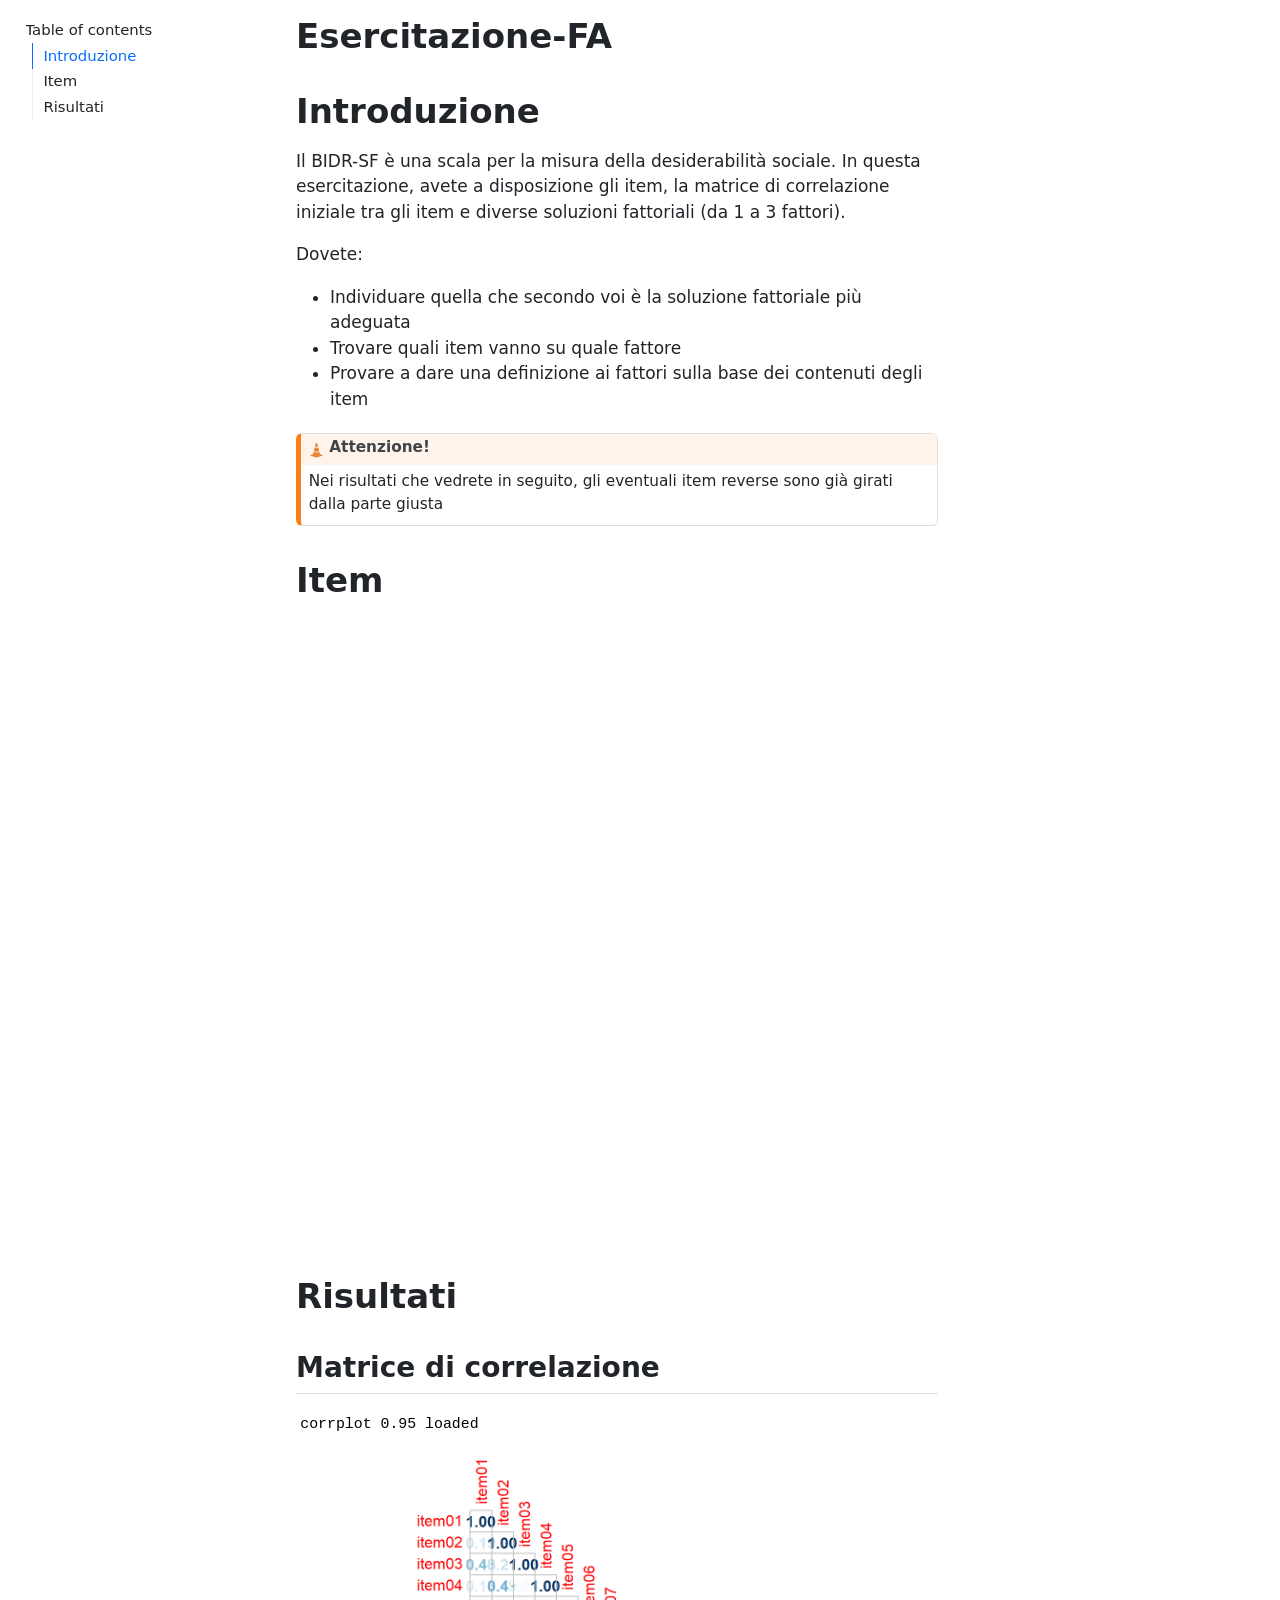
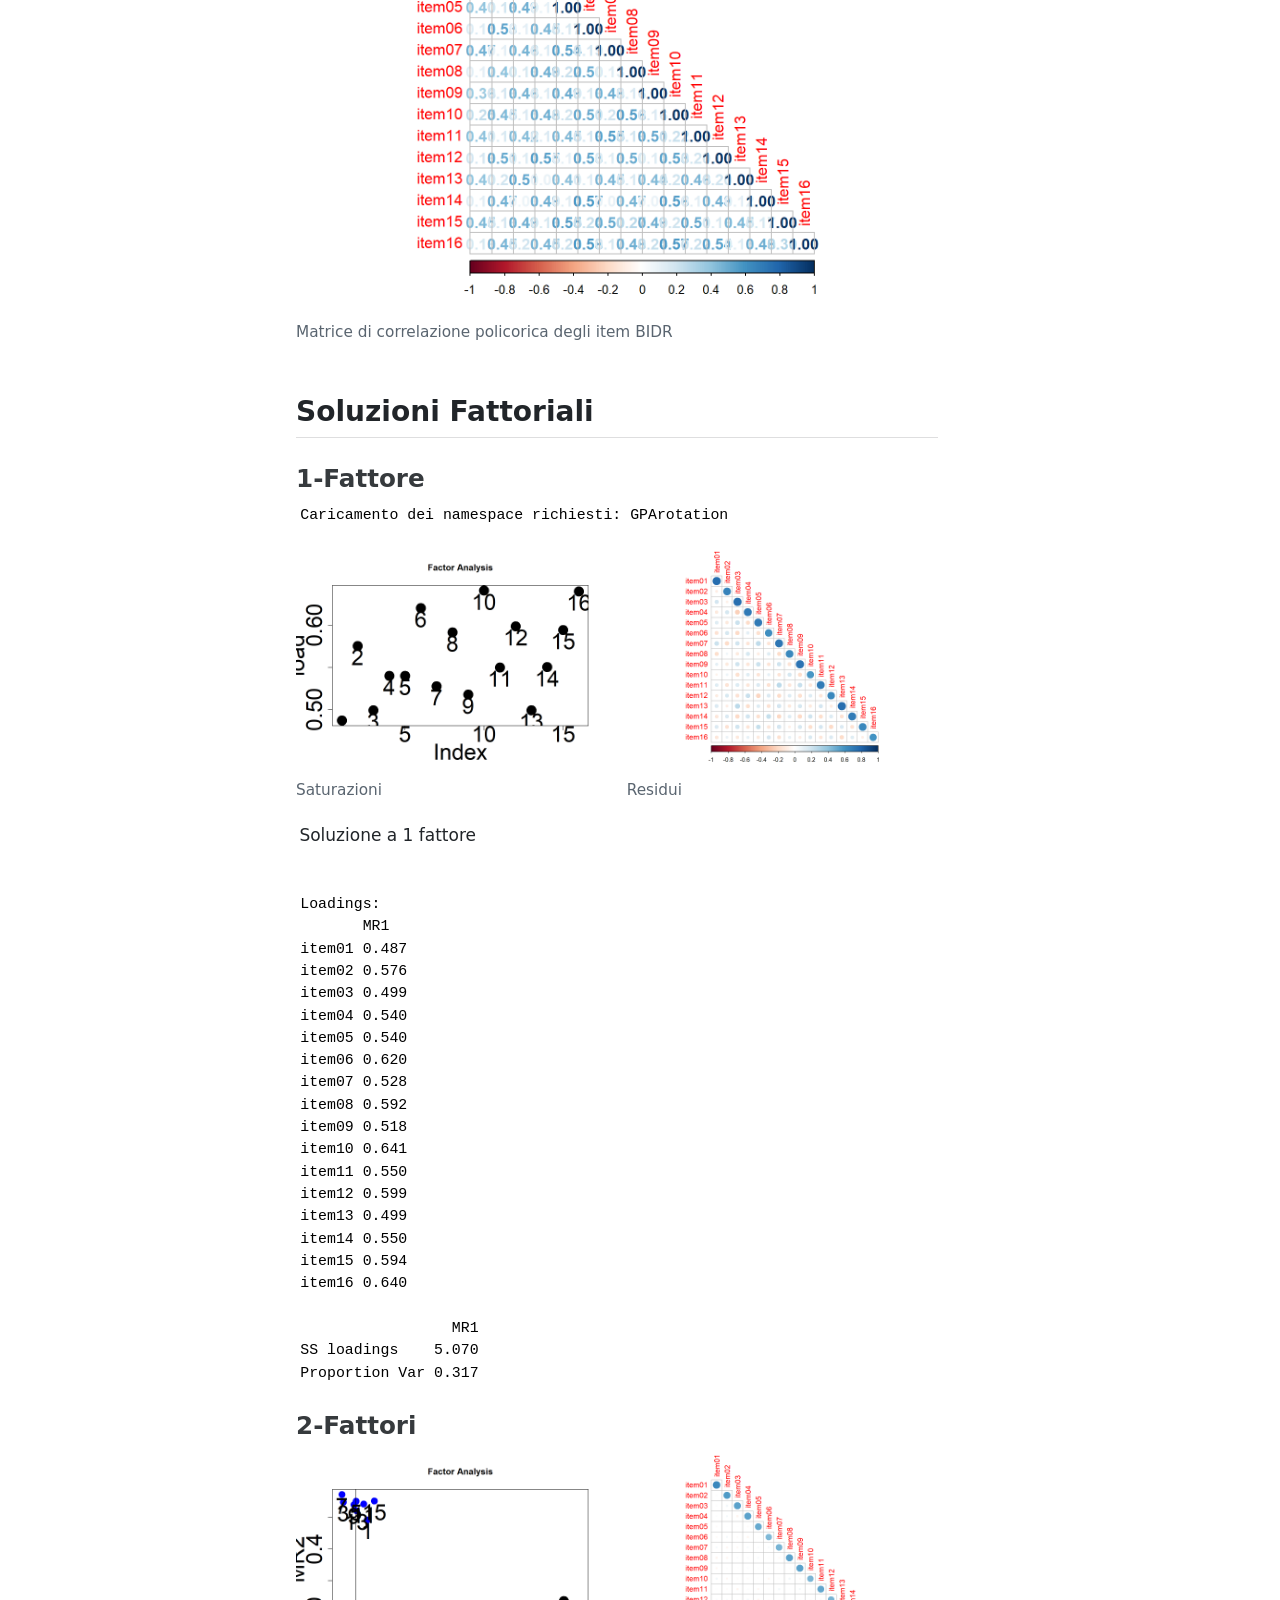
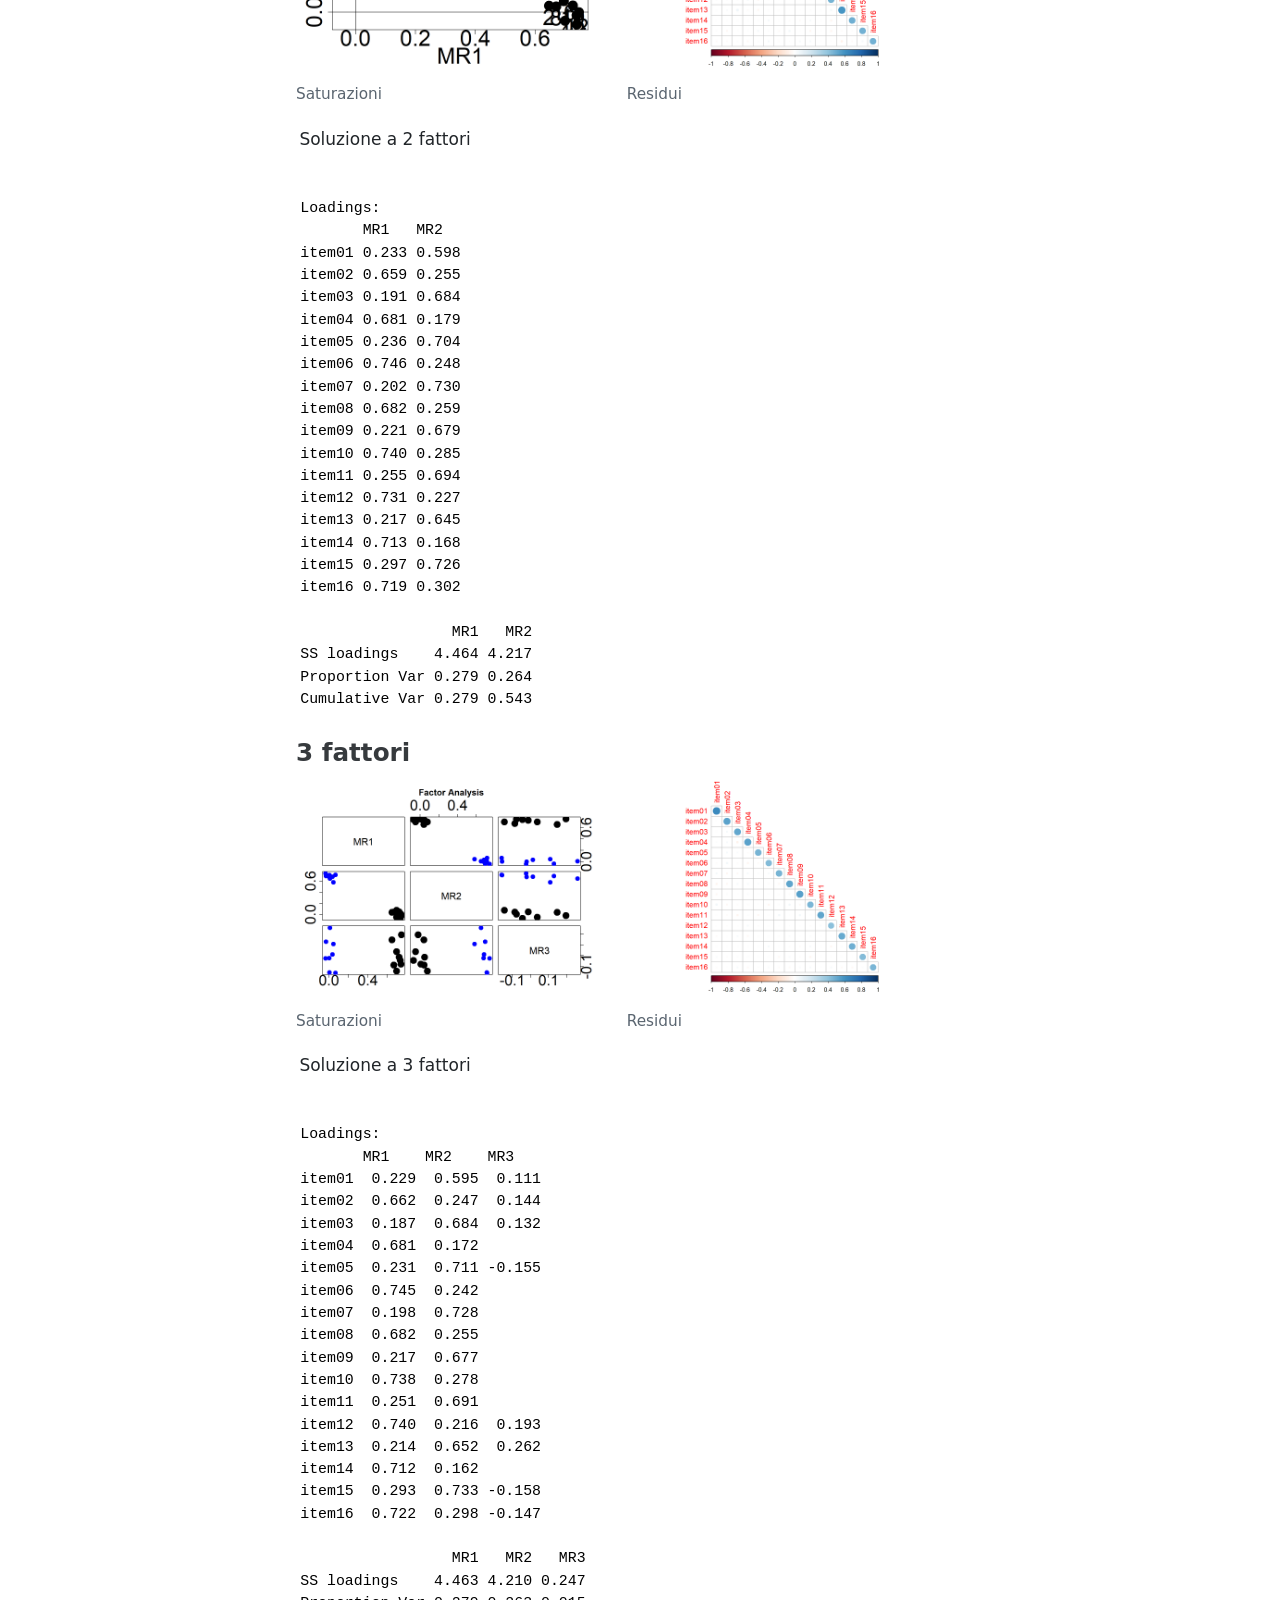
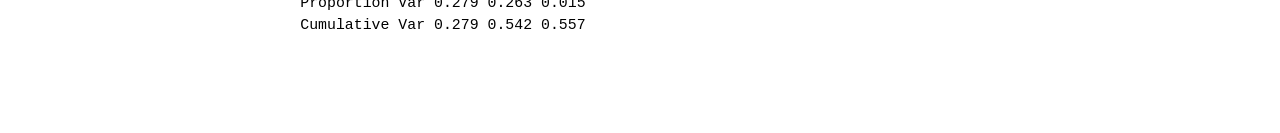
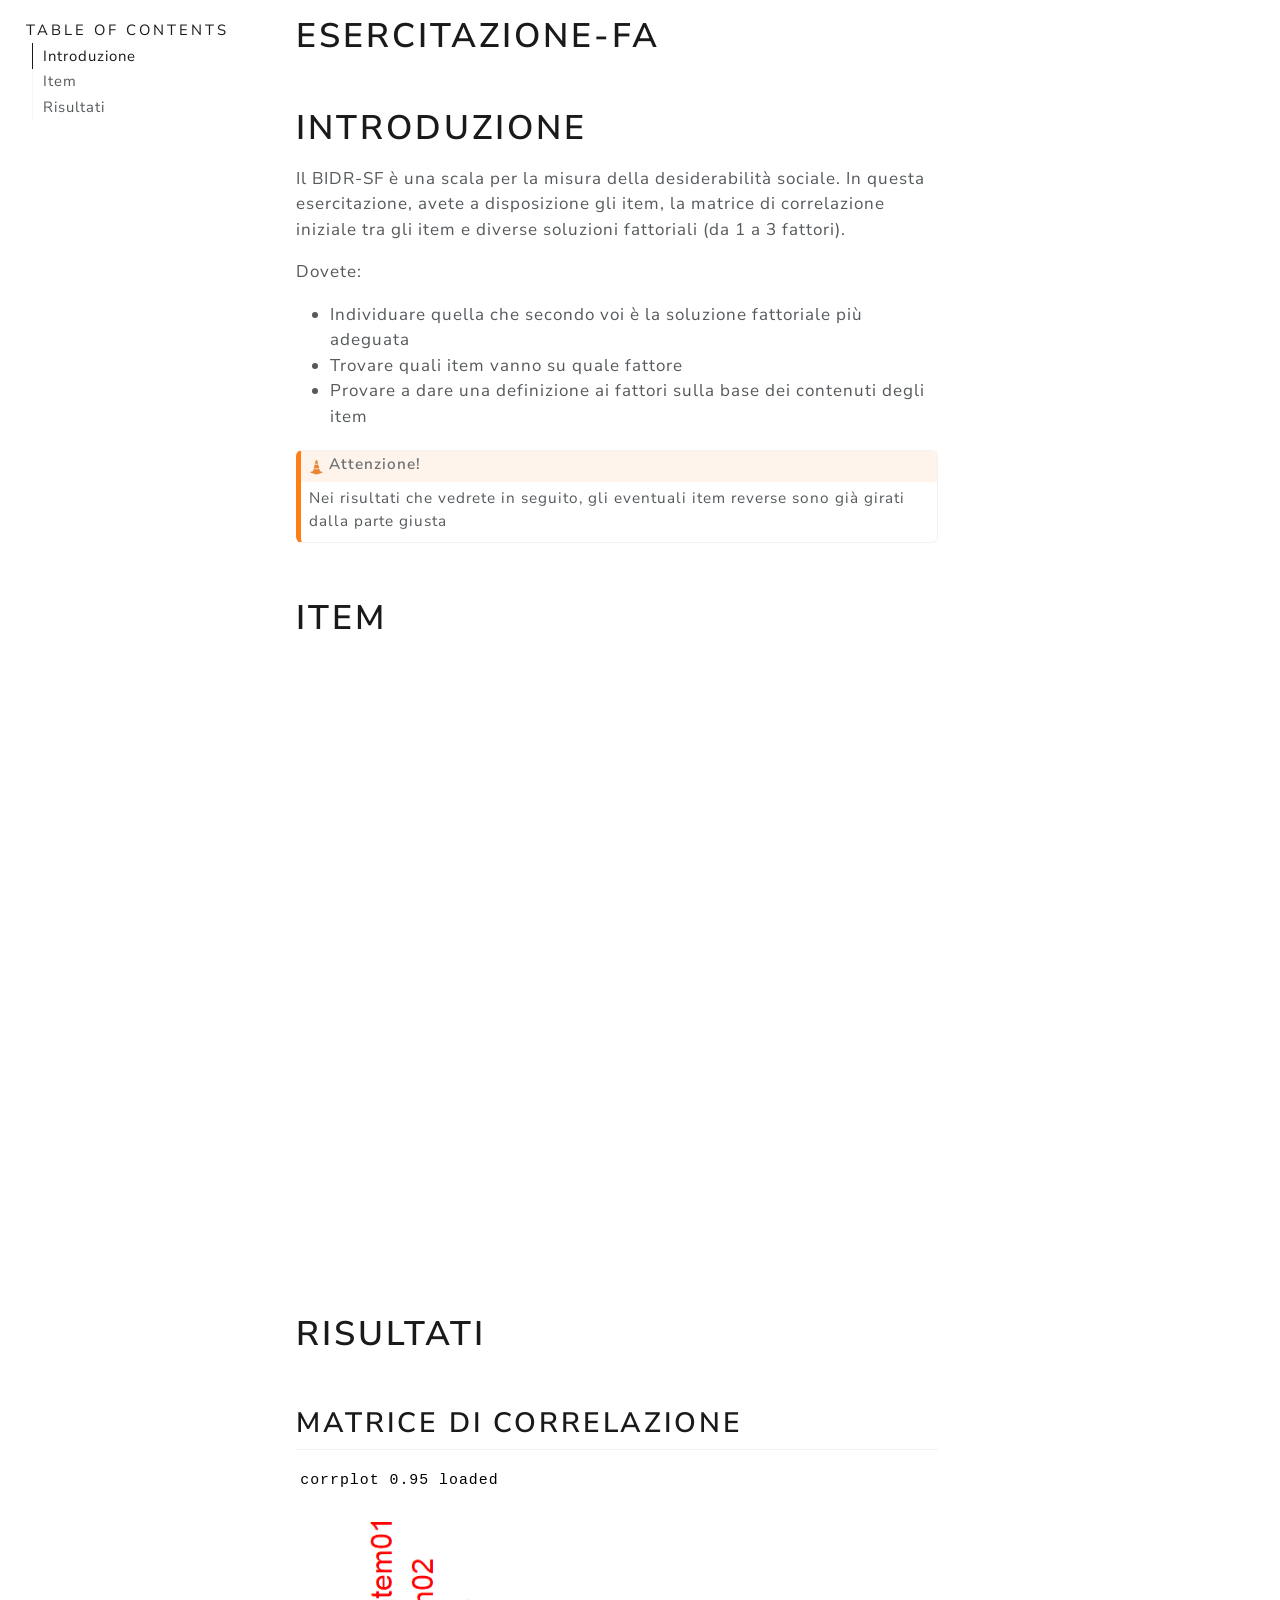
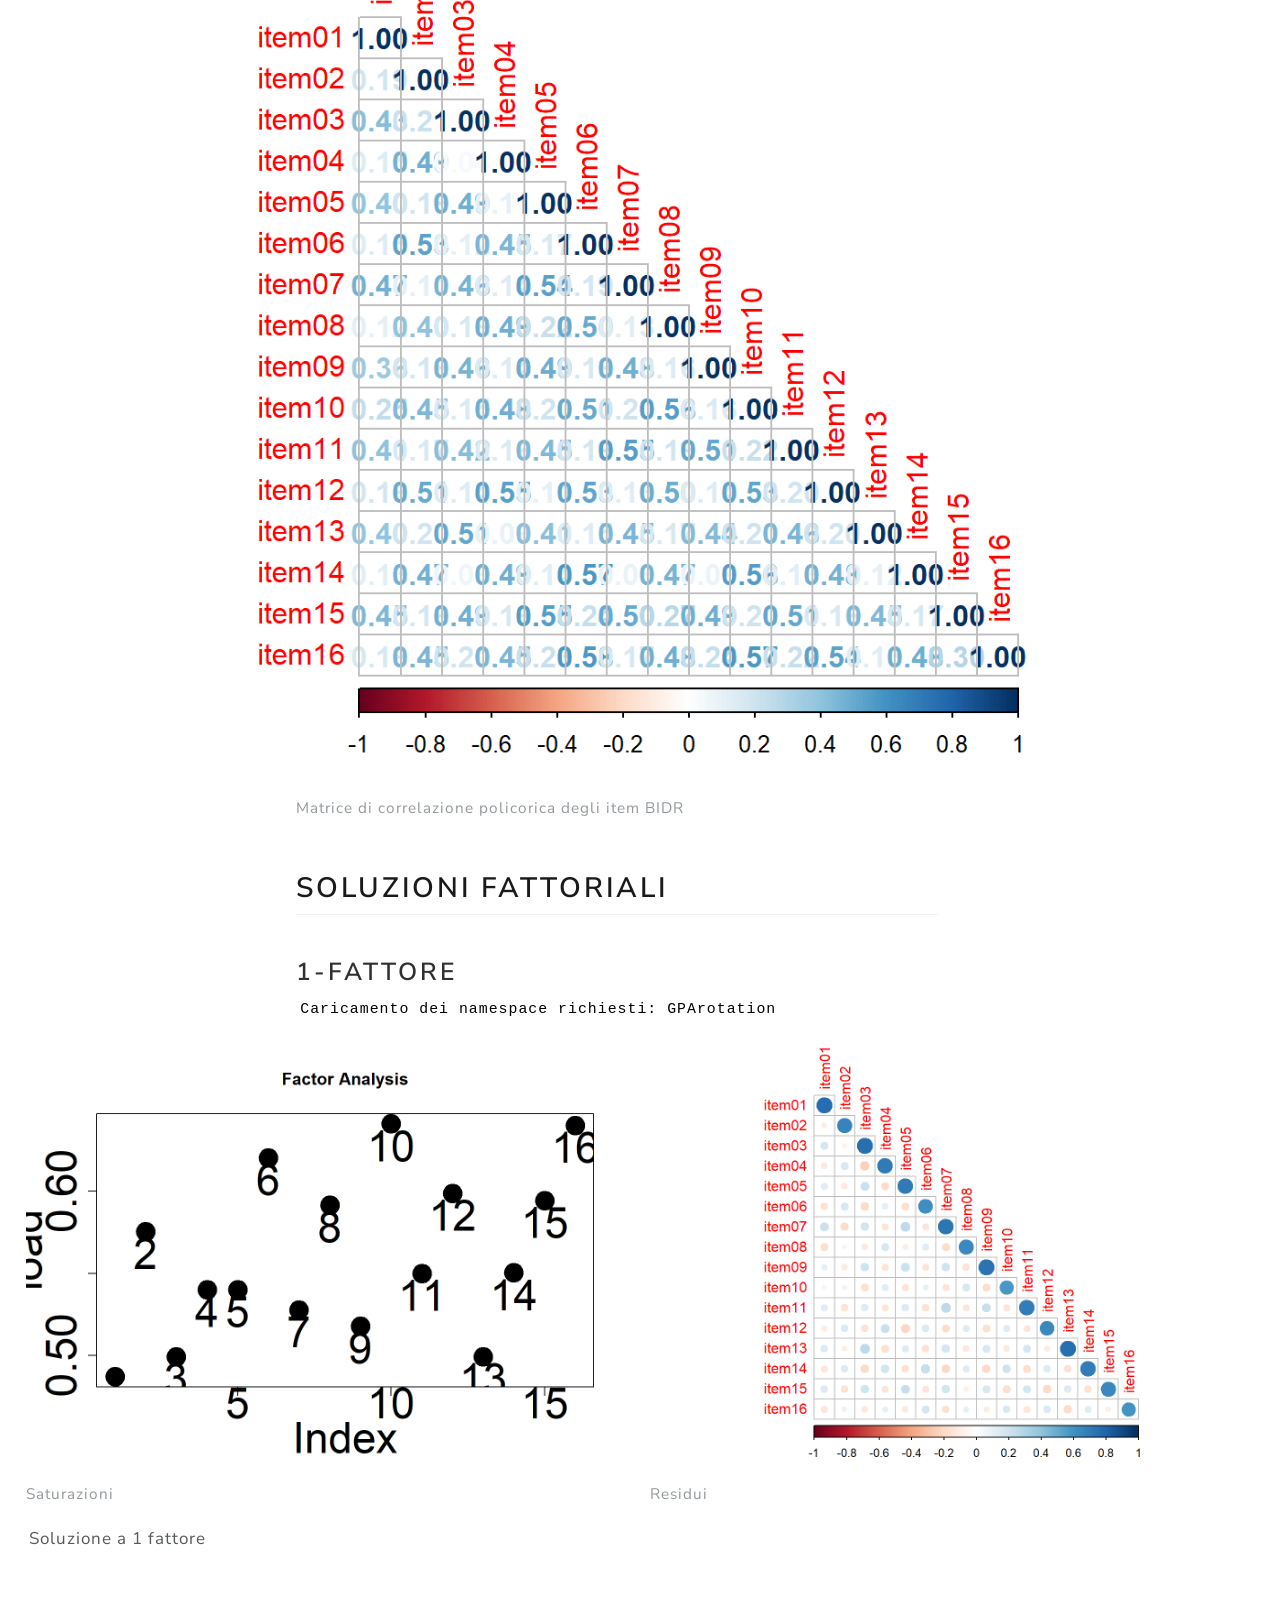
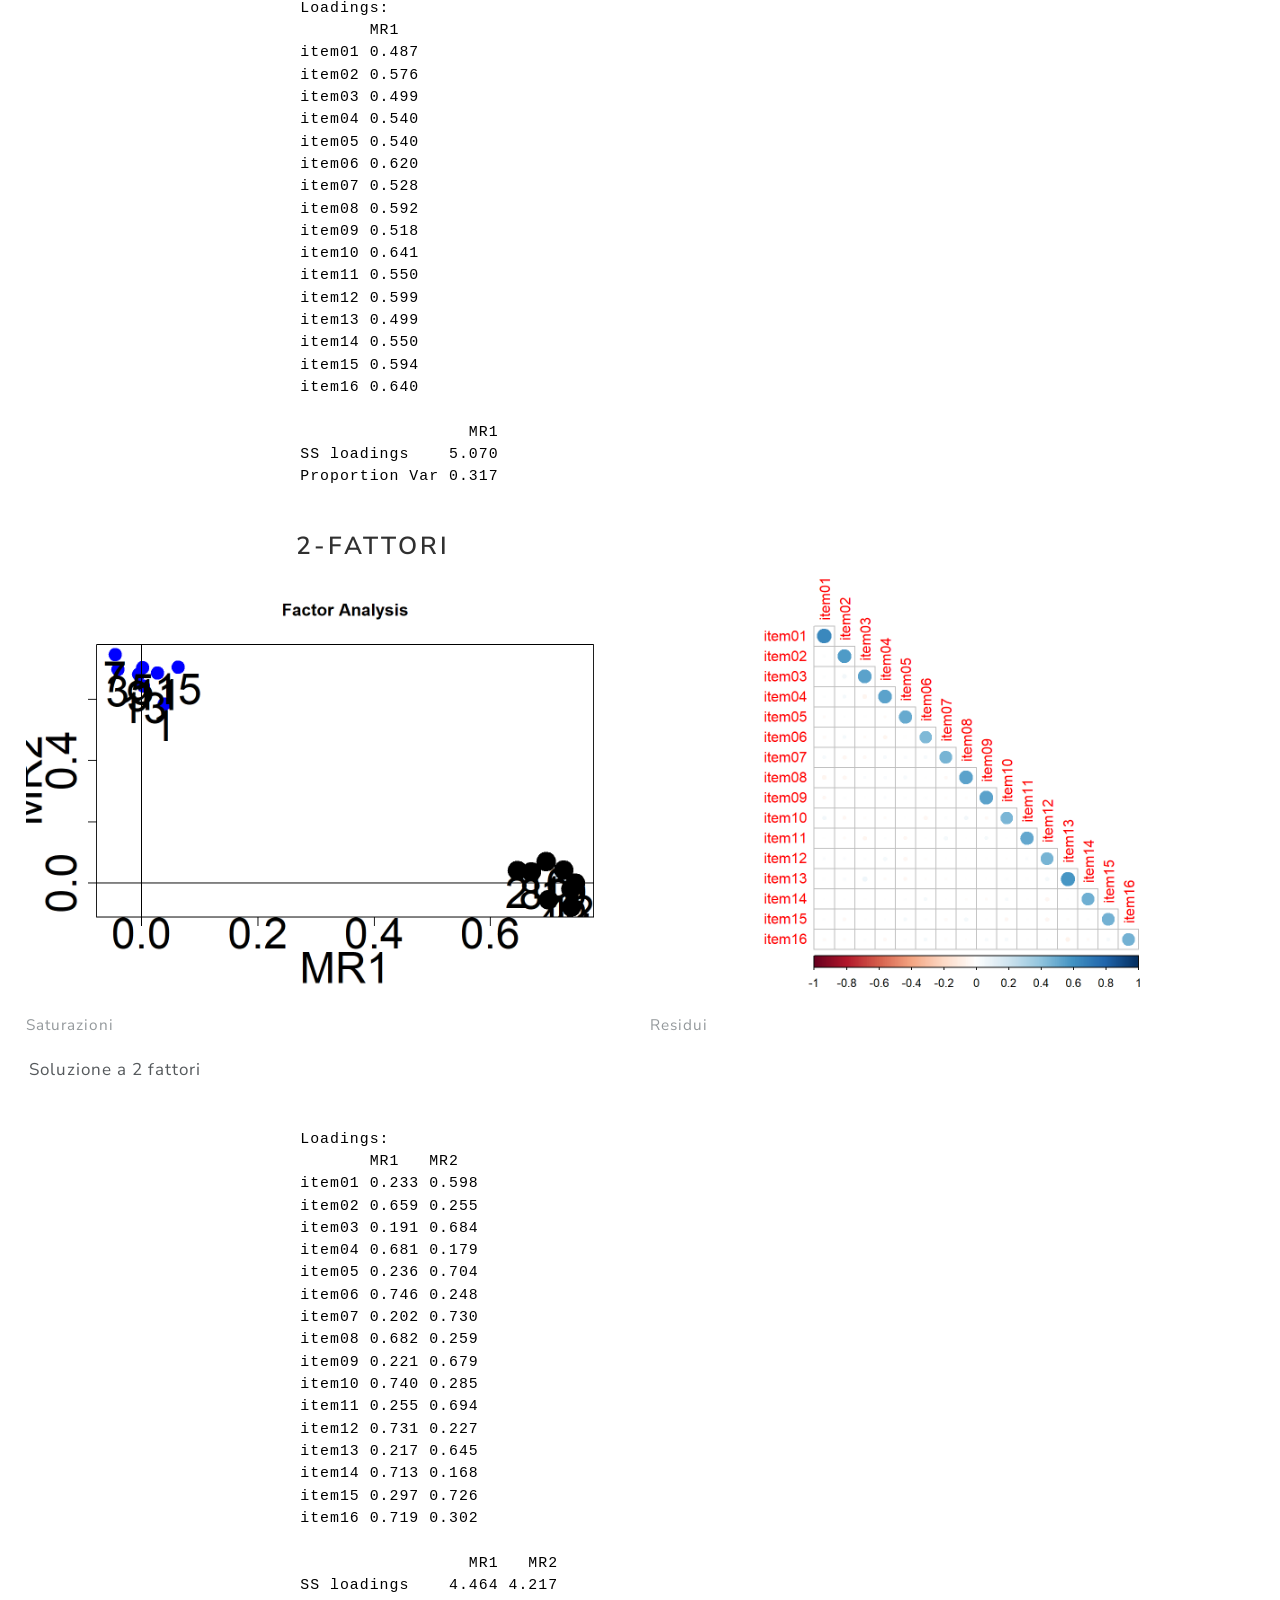
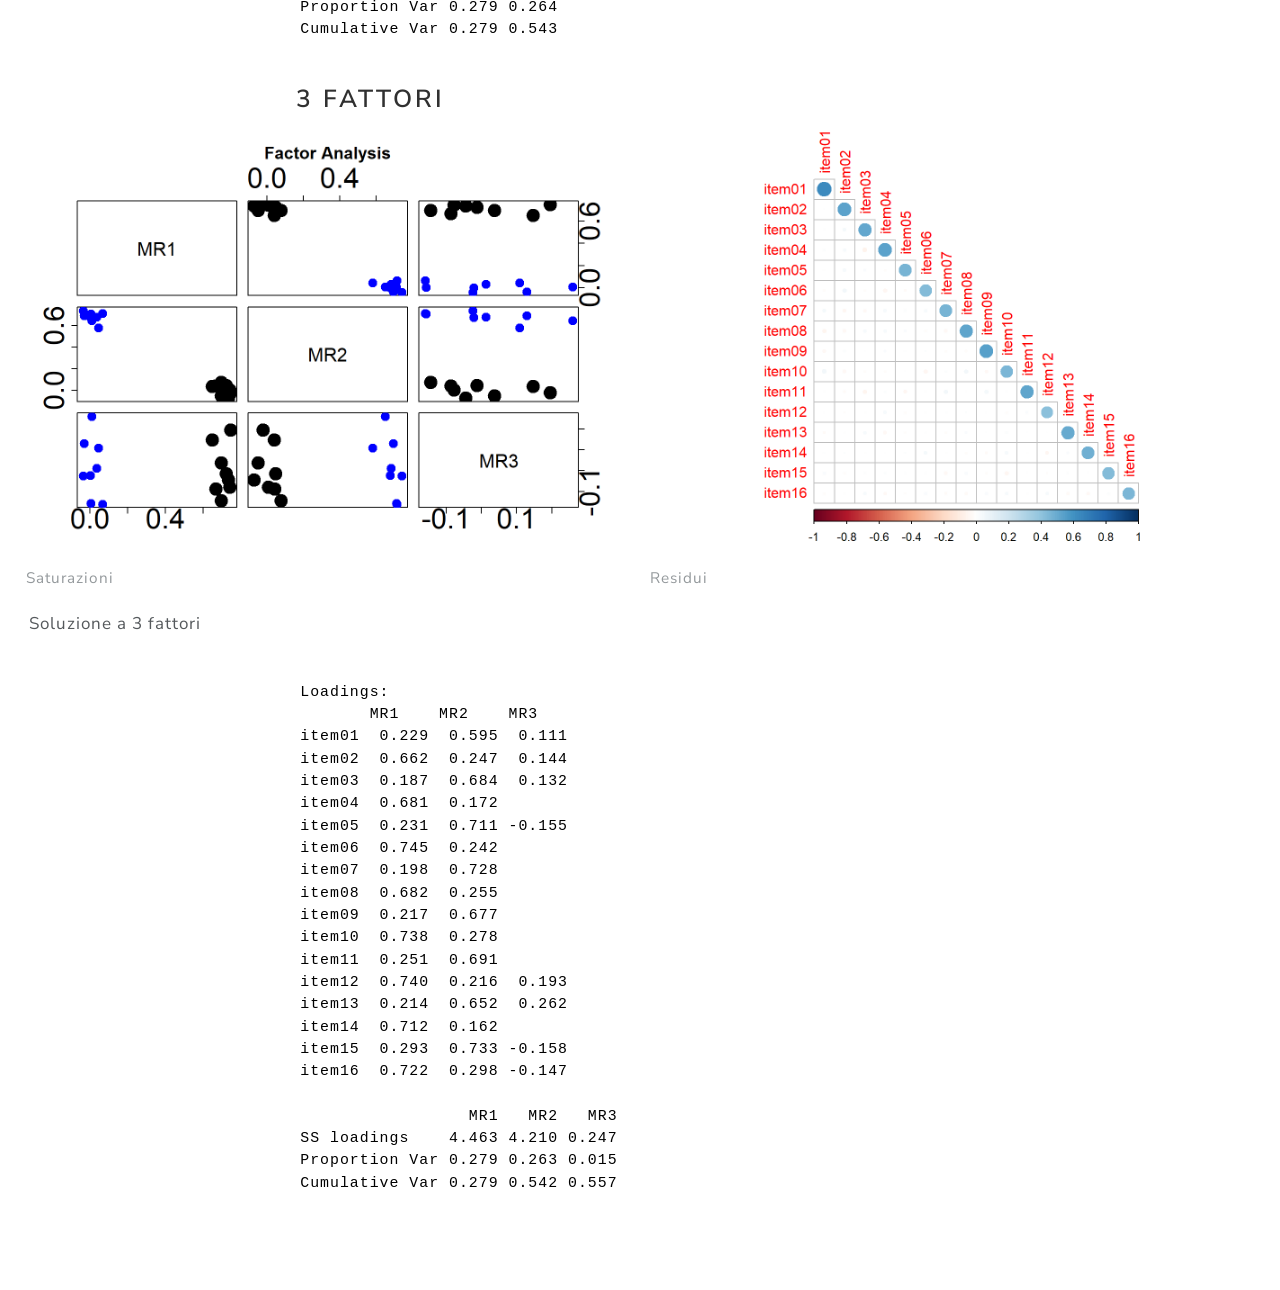
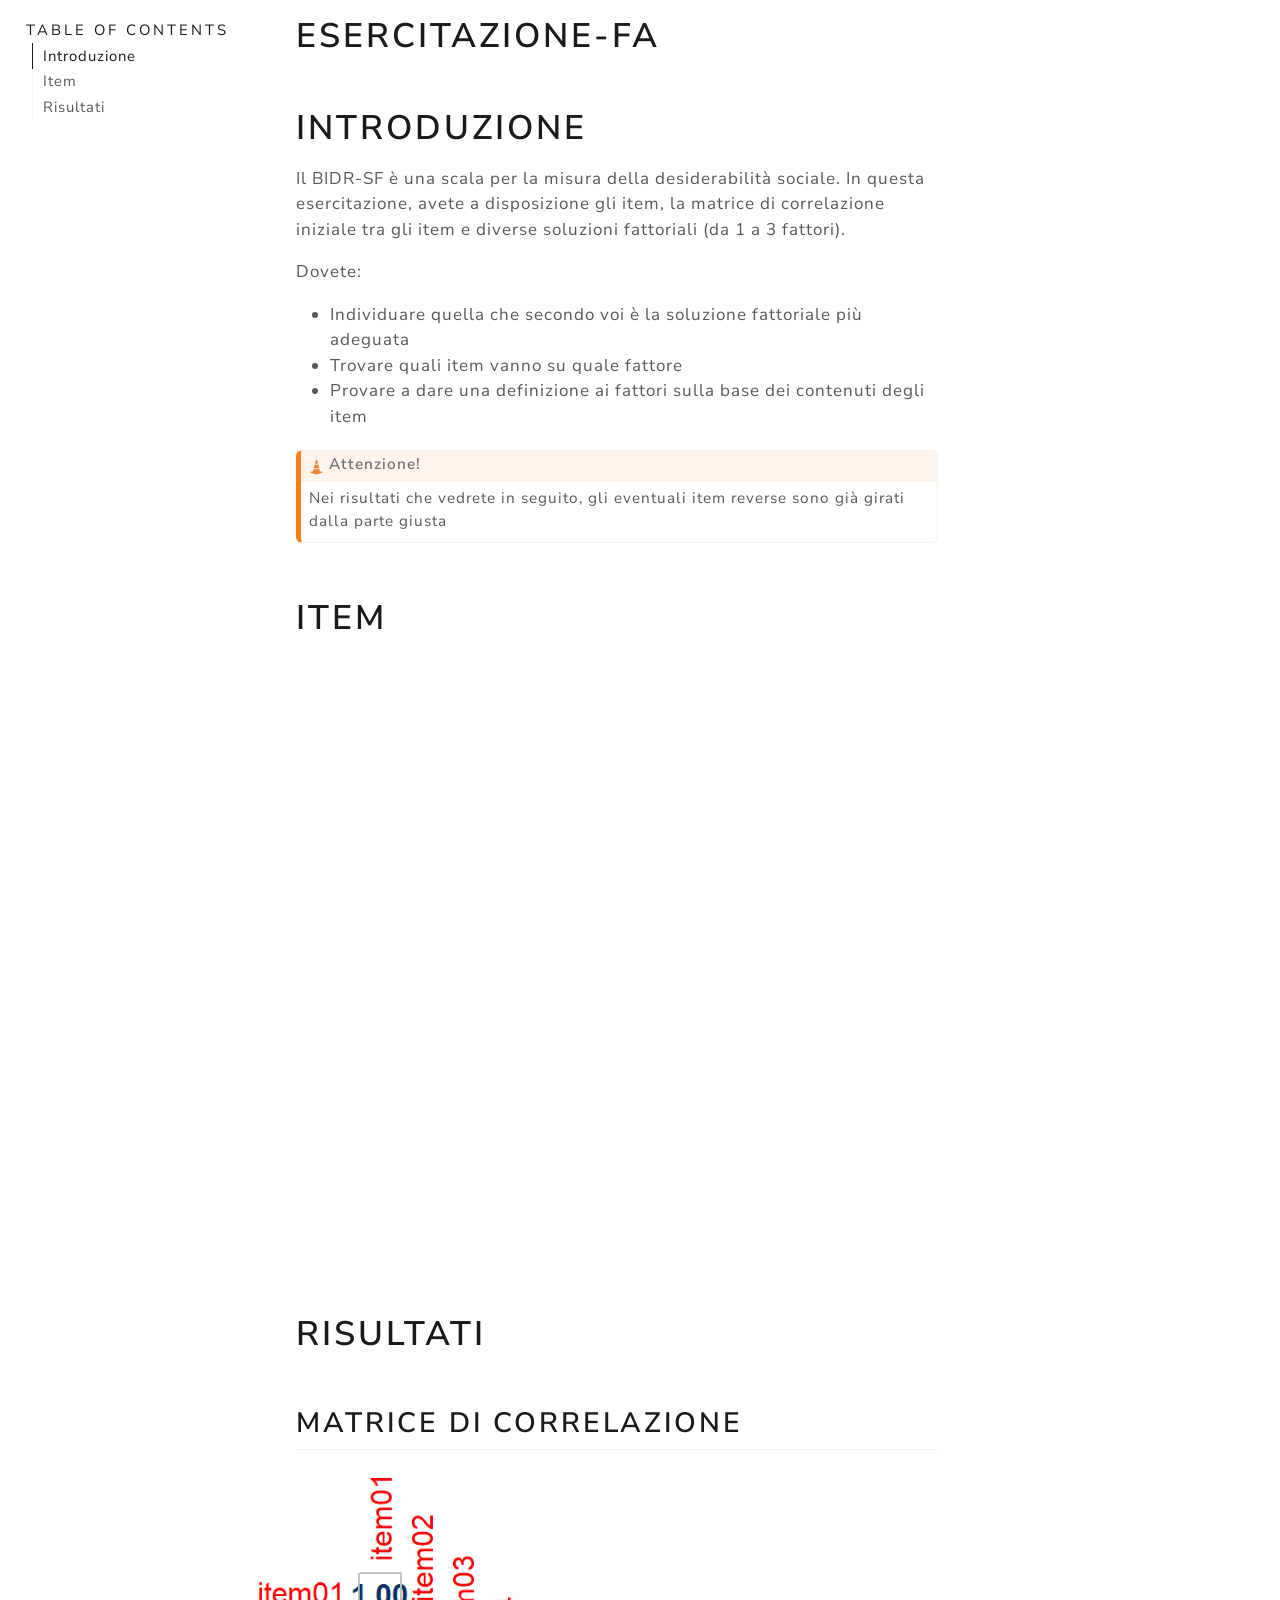
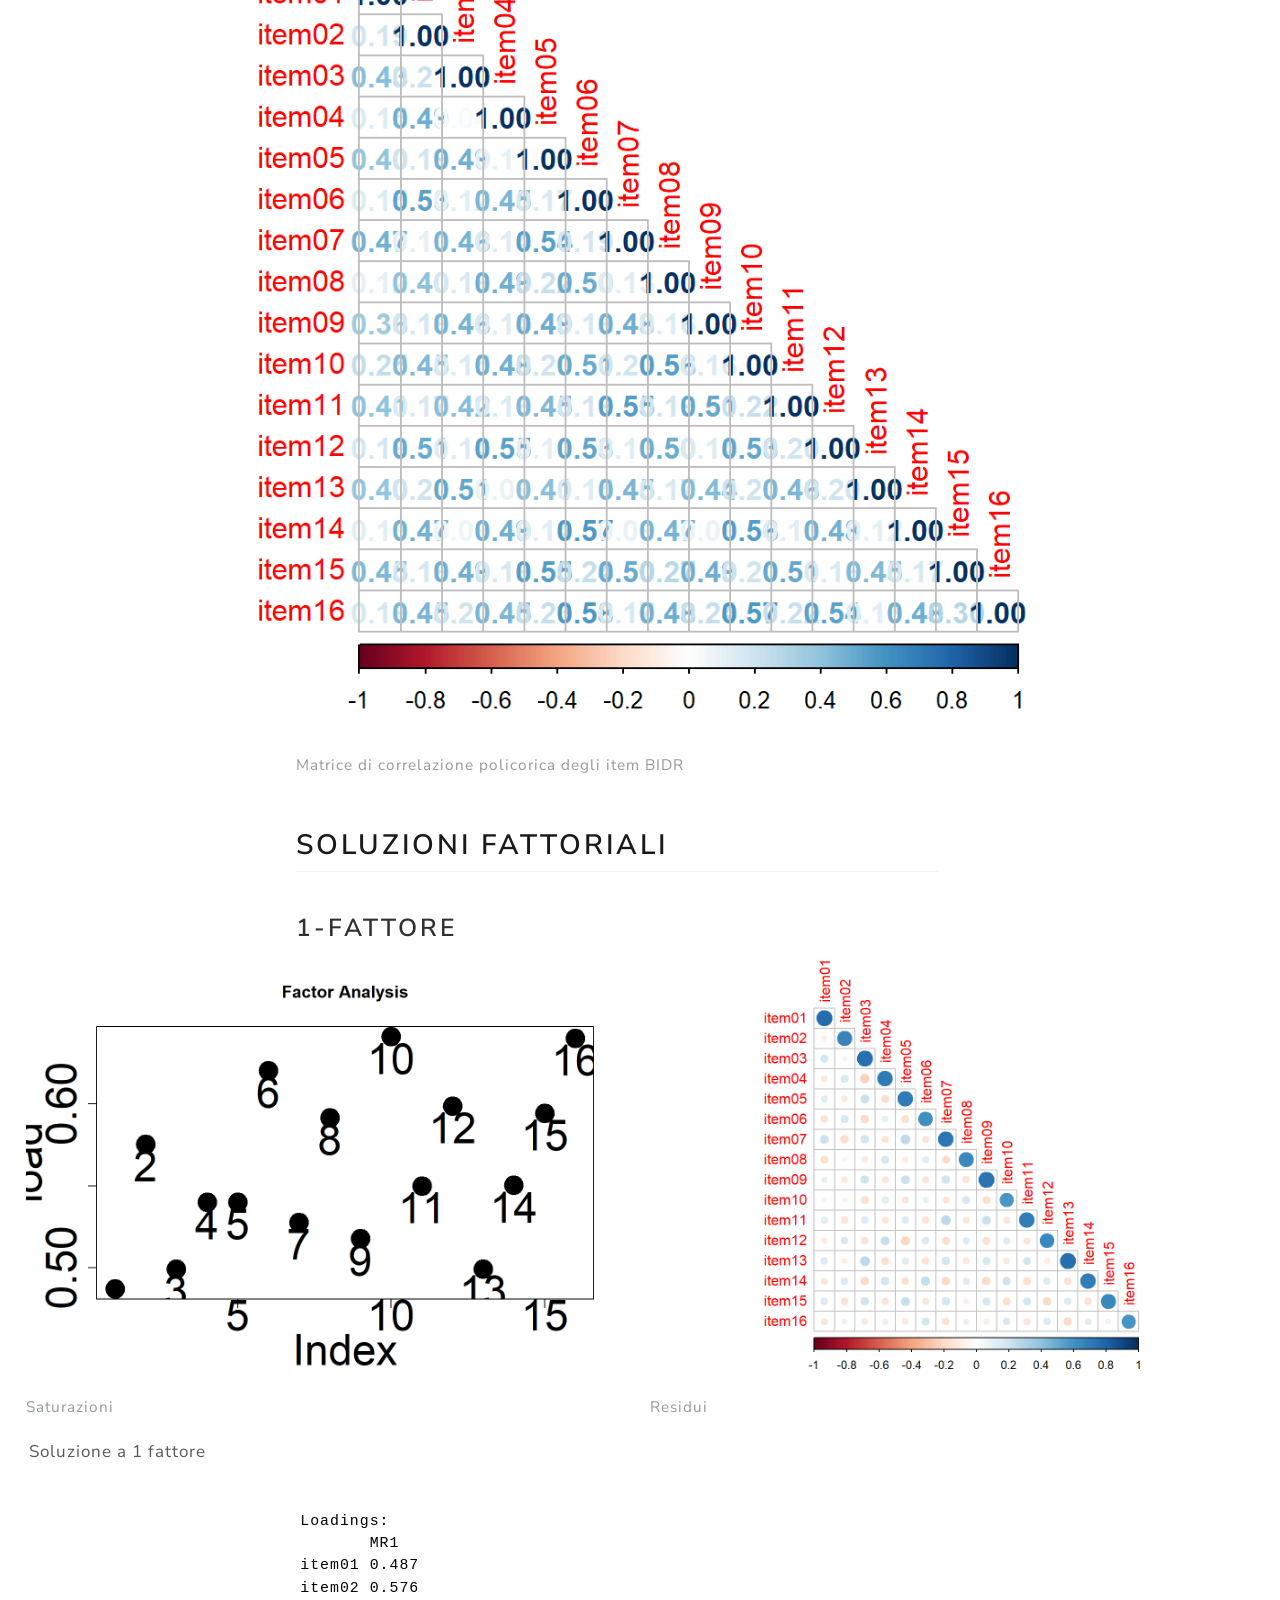
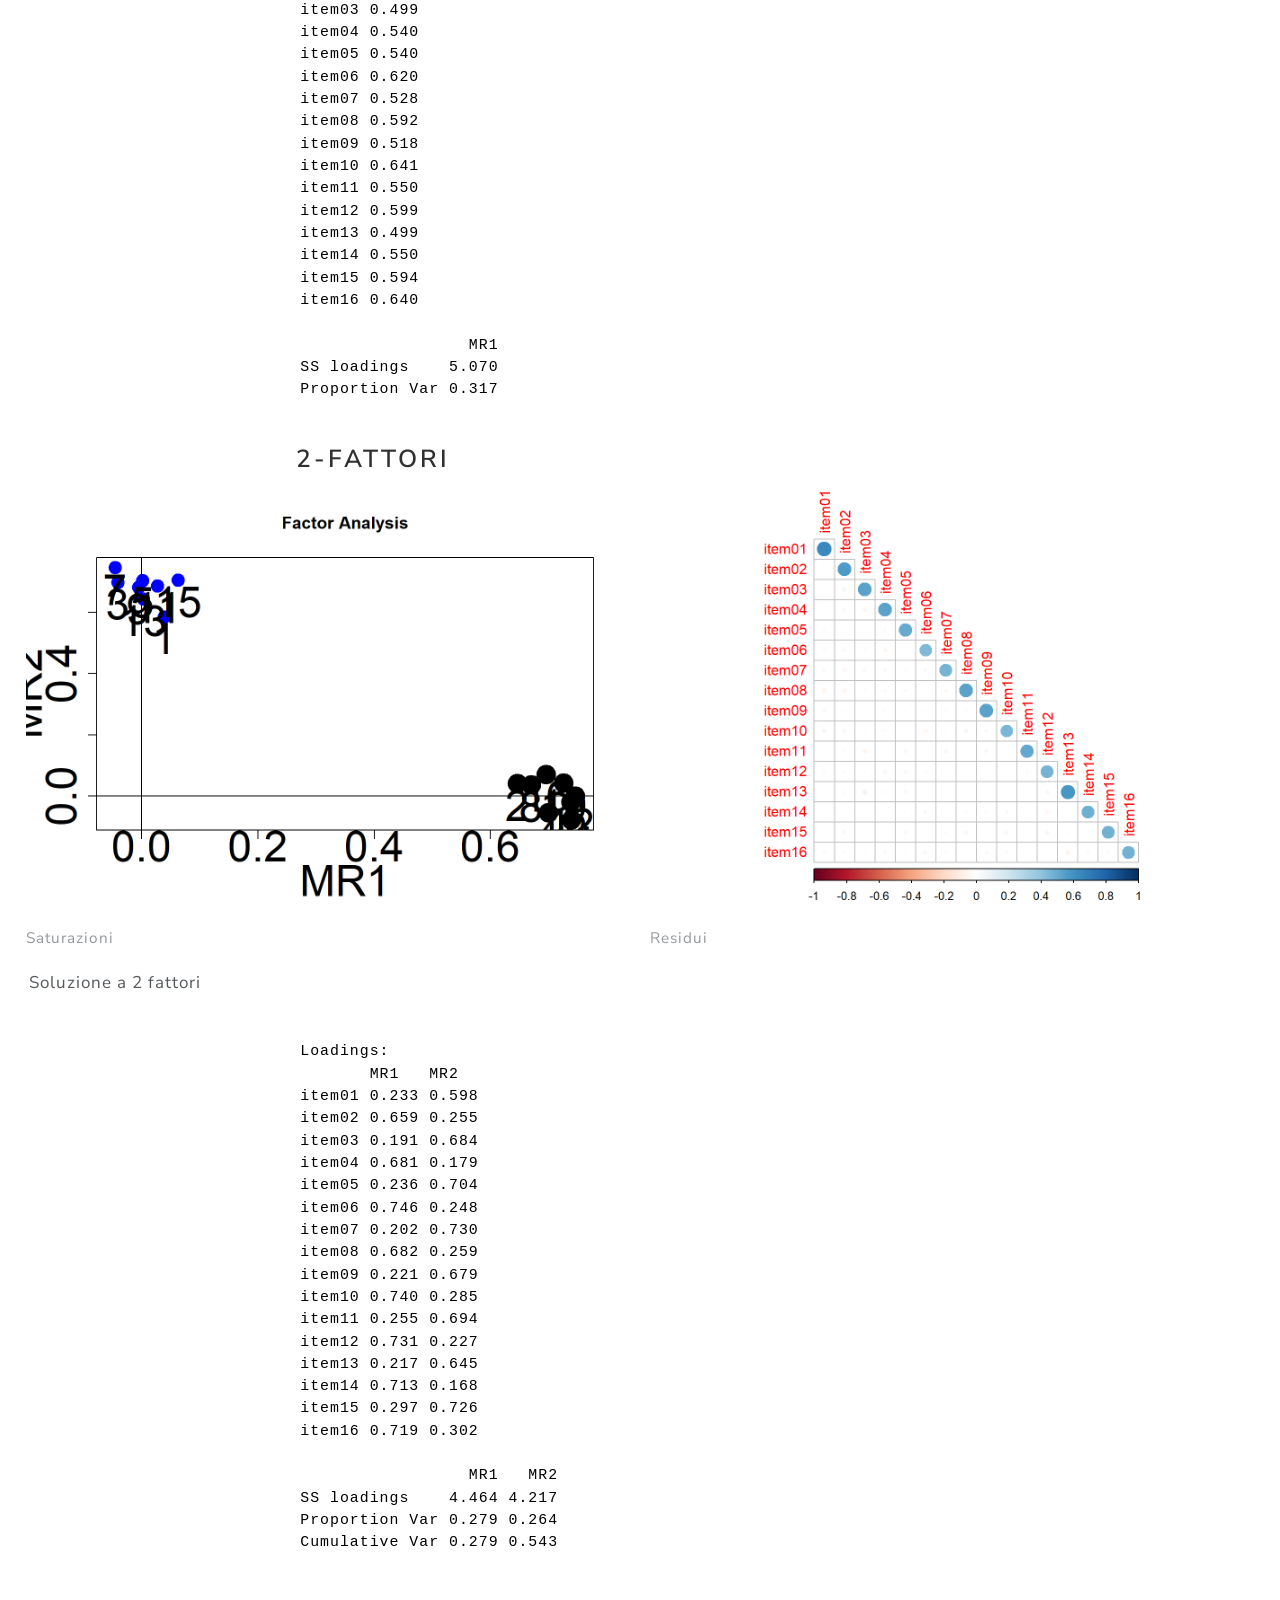
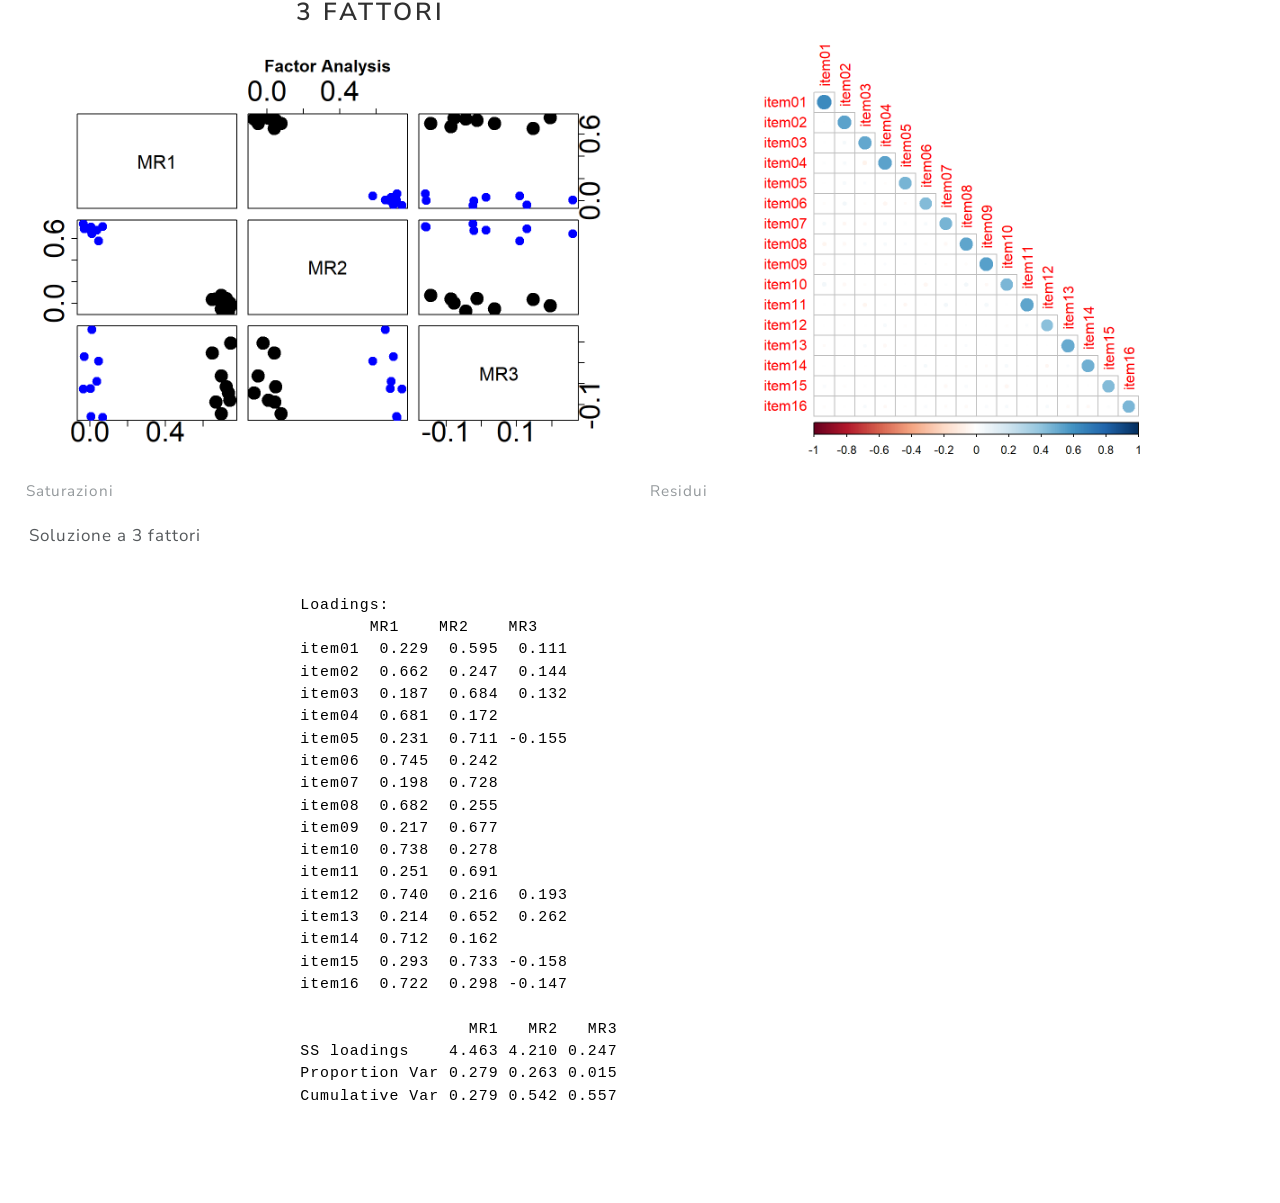
